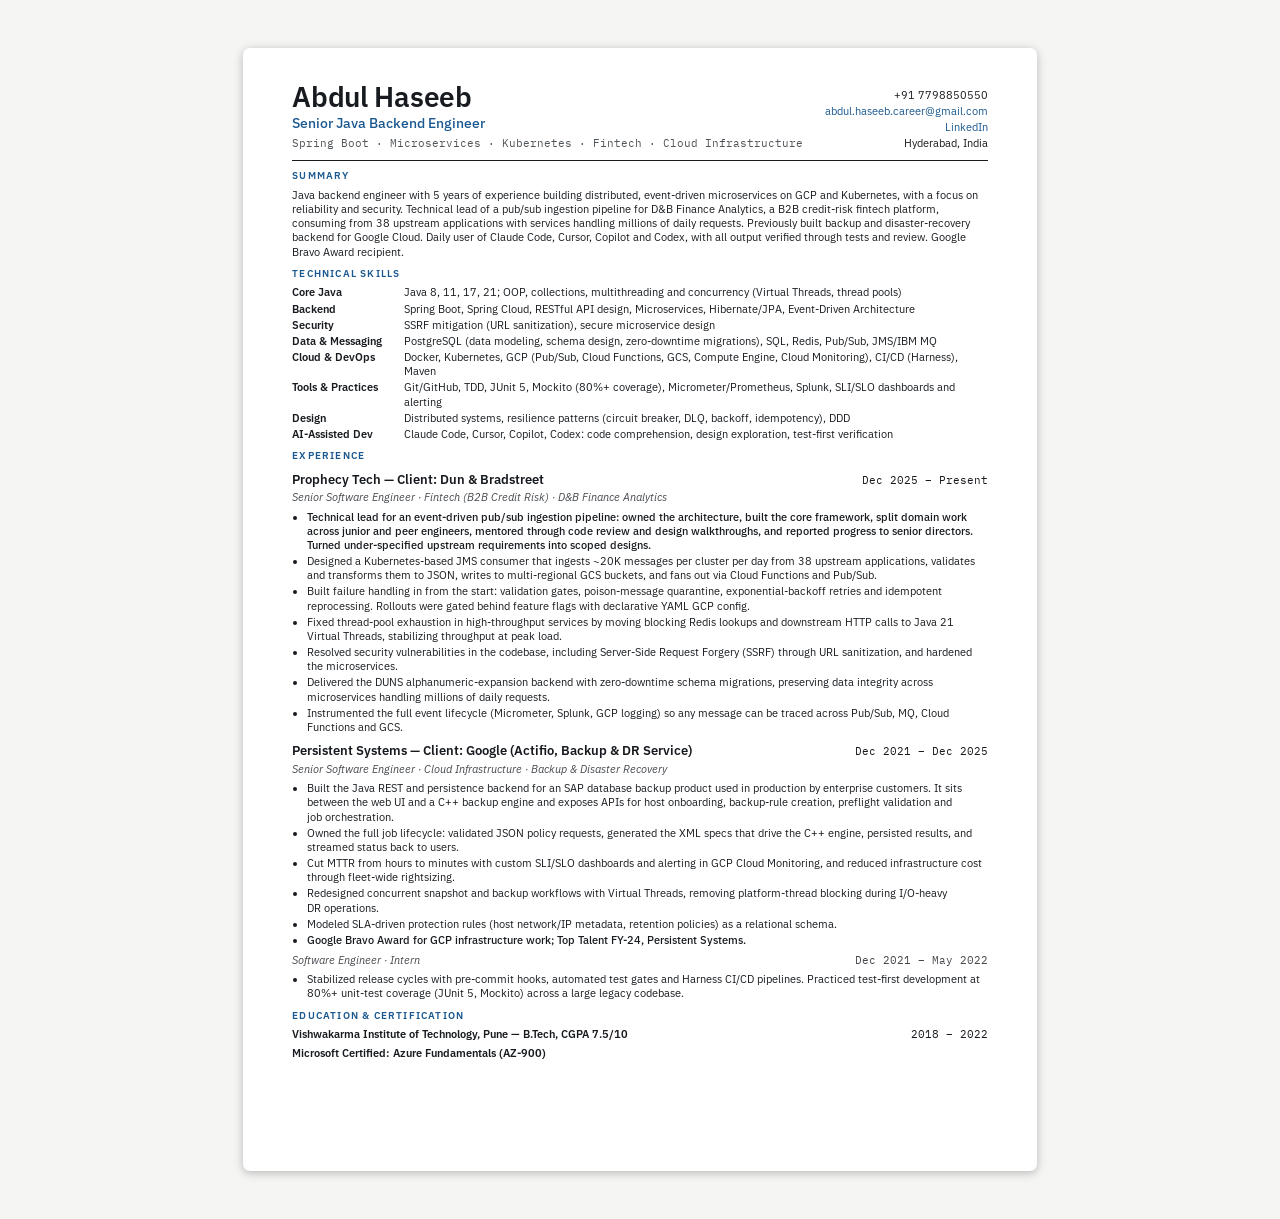
==== resume.html @ 1e46bcd5 "Portfolio site" ====
<!DOCTYPE html>
<html>
<head>
  <meta charset="utf-8">
  <title>Bundled Page</title>
  <style>
    * { margin: 0; padding: 0; box-sizing: border-box; }
    body { background: #faf9f5; display: flex; align-items: center; justify-content: center; min-height: 100vh; font-family: -apple-system, BlinkMacSystemFont, sans-serif; }
    #__bundler_loading { position: fixed; bottom: 20px; right: 20px; font: 13px/1.4 -apple-system, BlinkMacSystemFont, sans-serif; color: #666; background: #fff; padding: 8px 14px; border-radius: 8px; box-shadow: 0 1px 4px rgba(0,0,0,0.12); z-index: 10000; }
    #__bundler_thumbnail { position: fixed; inset: 0; width: 100%; height: 100%; display: flex; align-items: center; justify-content: center; background: #faf9f5; z-index: 9999; }
    #__bundler_thumbnail svg { width: 100%; height: 100%; object-fit: contain; }
    #__bundler_placeholder { color: #999; font-size: 14px; }
  </style>
  <noscript>
    <style>#__bundler_loading { display: none; }</style>
    <div style="position:fixed;bottom:12px;left:12px;font:13px/1.4 -apple-system,BlinkMacSystemFont,sans-serif;color:#999;background:rgba(255,255,255,0.9);padding:6px 12px;border-radius:6px;box-shadow:0 1px 4px rgba(0,0,0,0.08);z-index:10000;">
      This page requires JavaScript to display.
    </div>
  </noscript>
</head>
<body>
  <div id="__bundler_thumbnail"><svg xmlns="http://www.w3.org/2000/svg" viewBox="0 0 100 100"><rect width="100" height="100" fill="#2e5a8c"></rect><text x="50" y="61" text-anchor="middle" font-family="Helvetica,Arial,sans-serif" font-weight="700" font-size="30" fill="#fff">AH</text></svg></div>
  <div id="__bundler_loading">Unpacking...</div>

  <script>
    
document.addEventListener('DOMContentLoaded', async function() {
  const loading = document.getElementById('__bundler_loading');
  function setStatus(msg) { if (loading) loading.textContent = msg; }

  const FONT_MIME = /^(font[/]|application[/](x-)?font-|application[/]vnd\.ms-fontobject)/i;
  const MIME_TOKEN = /^[\w.+-]+[/][\w.+-]+$/;
  function toBase64(bytes) {
    let bin = '';
    for (let i = 0; i < bytes.length; i += 0x8000) {
      bin += String.fromCharCode.apply(null, bytes.subarray(i, i + 0x8000));
    }
    return btoa(bin);
  }

  // Error sink persists across replaceWith since it's on window, not the DOM.
  window.addEventListener('error', function(e) {
    // Failed resource loads (CSP-blocked links, scripts, images) fire plain
    // events at the element — warn only; real JS errors carry message/error.
    if (!e.message && !e.error && e.target && e.target !== window) {
      console.warn('[bundle] resource failed to load:',
        e.target.tagName, String(e.target.src || e.target.href || ''));
      return;
    }
    var p = document.body || document.documentElement;
    var d = document.getElementById('__bundler_err') || p.appendChild(document.createElement('div'));
    d.id = '__bundler_err';
    d.style.cssText = 'position:fixed;bottom:12px;left:12px;right:12px;font:12px/1.4 ui-monospace,monospace;background:#2a1215;color:#ff8a80;padding:10px 14px;border-radius:8px;border:1px solid #5c2b2e;z-index:99999;white-space:pre-wrap;max-height:40vh;overflow:auto';
    d.textContent = (d.textContent ? d.textContent + String.fromCharCode(10) : '') +
      '[bundle] ' + (e.message || e.type) +
      (e.filename ? ' (' + e.filename.slice(0, 60) + ':' + e.lineno + ')' : '');
  }, true);

  try {
    const manifestEl = document.querySelector('script[type="__bundler/manifest"]');
    const templateEl = document.querySelector('script[type="__bundler/template"]');
    if (!manifestEl || !templateEl) {
      setStatus('Error: missing bundle data');
      console.error('[bundler] Missing script tags — manifestEl:', !!manifestEl, 'templateEl:', !!templateEl);
      return;
    }

    const manifest = JSON.parse(manifestEl.textContent);
    let template = JSON.parse(templateEl.textContent);

    // Nested page bundles (iframe targets). Each ships ONCE, in the ROOT
    // document's manifest; frame srcs carry an about:blank#<uuid> marker
    // instead of a substitutable uuid. Every document mints the blobs for
    // its OWN frames — from local text at the root, or text obtained from
    // its DIRECT parent over the relay protocol below — so each frame
    // navigation stays same-origin with its initiator and a deduped page
    // loads at any depth on any host, including a file:// download's
    // opaque origins (where a blob minted by one document cannot be
    // navigated to by another).
    const pageOrderEl = document.querySelector('script[type="__bundler/page_order"]');
    const pageOrder = pageOrderEl ? JSON.parse(pageOrderEl.textContent) : [];
    const pageSet = new Set(pageOrder);
    const pageTexts = {};

    // ── Nested-page text protocol (parent-chain relay) ──
    // Page bundles ship once, in the ROOT document's manifest. Every
    // document mints the blobs for its OWN frames, obtaining page text
    // through a strict parent-chain relay: a document only ever SENDS to
    // its direct parent (which, for every document the publisher's own
    // runtime minted, is another publisher document) and only ACCEPTS
    // text from that direct parent; requests from below are honored only
    // for the document's own child frames, and the ROOT never sends
    // upward at all. That last rule is load-bearing: the artifact host's
    // frame-ancestors allows claude.ai (and friends) to frame an
    // artifact, so window.top can be a FOREIGN document — a top-addressed
    // protocol would hand page uuids to that ancestor and accept forged
    // "page text" from it, minting attacker HTML as an artifact-origin
    // blob document. The chain never touches the ancestor: requests stop
    // at the root, replies are origin-addressed per hop (never '*' when
    // an origin exists), and both directions are origin-gated (on https
    // a foreign sender's origin can never equal this document's; in
    // opaque contexts — file:// — everything serializes as 'null', where
    // an embedded EXTERNAL frame still fails the gate by carrying its
    // own real origin, and a sandboxed child of such a frame is excluded
    // by the own-child-frames check plus uuid unguessability). Shape is
    // deny-by-default: one request form, one reply form, no error
    // replies.
    // window.origin is the SERIALIZED SECURITY origin ('null' in opaque
    // contexts such as a sandboxed preview iframe) — location.origin is
    // computed from the URL and stays 'https://…' even when the document
    // is sandboxed, which would misgate every opaque chain.
    const OWN_TARGET = /^https?:[/][/]/.test(window.origin || '')
      ? window.origin
      : '*';
    function trustedOrigin(e) {
      if (e.origin === window.origin) return true; // https chains; opaque==opaque
      // file:// trees: Chrome serializes the file document's origin as
      // 'file://' while the blob: documents it mints serialize as 'null',
      // so the two legitimate shapes can never string-match — accept the
      // pair in both directions. https origins never serialize as either,
      // and sender identity (own child frame / direct parent) is checked
      // separately.
      return (
        (e.origin === 'null' &&
          (window.origin === 'file://' ||
            window.location.protocol === 'file:')) ||
        (/^file:/.test(e.origin) && window.origin === 'null')
      );
    }
    // Non-empty only in the root document (nested bundles ship an empty
    // island), so it doubles as the root marker: the root answers from
    // local text and treats a miss as authoritative — never relaying to
    // its (possibly foreign) parent.
    const isPageRoot = pageOrder.length > 0;
    const blobUrls = {};
    const resourceBlobs = {};
    const UUID_SHAPE = /^[0-9a-f]{8}-[0-9a-f]{4}-[0-9a-f]{4}-[0-9a-f]{4}-[0-9a-f]{12}$/;
    const pendingFrames = {}; // uuid -> [{el, frag}] awaiting text for own frames
    const pendingRelays = {}; // uuid -> [childWindow] awaiting text to pass down
    function mountPage(el, frag, text) {
      const pageBlob = new Blob([text], { type: 'text/html' });
      const u = URL.createObjectURL(pageBlob);
      resourceBlobs[u] = pageBlob;
      el.src = u + frag;
    }
    function deliverPage(uuid, text) {
      const frames = pendingFrames[uuid];
      delete pendingFrames[uuid];
      if (frames) for (const f of frames) mountPage(f.el, f.frag, text);
      const relays = pendingRelays[uuid];
      delete pendingRelays[uuid];
      if (relays) {
        for (const cw of relays) {
          try { cw.postMessage({ __bundler_page: uuid, __bundler_text: text }, OWN_TARGET); } catch (err) { /* gone */ }
        }
      }
    }
    function ownFrameWindows() {
      const out = [];
      for (const f of Array.from(document.querySelectorAll('iframe'))) {
        try { if (f.contentWindow) out.push(f.contentWindow); } catch (err) { /* detached */ }
      }
      return out;
    }
    window.addEventListener('message', function (e) {
      const d = e.data;
      if (!d || typeof d !== 'object' || !e.source) return;
      // Origin gate first; the structural checks below (own-child-frames
      // for requests, direct-parent + solicited-uuid for replies, the
      // root's never-relay rule) are what hold in fully opaque chains
      // where origin strings can't discriminate — a sandboxed root's
      // FOREIGN wrapper still fails all three even though both serialize
      // as real-vs-'null' rather than matching.
      if (!trustedOrigin(e)) return;
      if (typeof d.__bundler_need === 'string' && UUID_SHAPE.test(d.__bundler_need)) {
        // Requests are honored only for this document's own child frames.
        if (ownFrameWindows().indexOf(e.source) < 0) return;
        const uuid = d.__bundler_need;
        const text = pageTexts[uuid];
        if (typeof text === 'string') {
          try { e.source.postMessage({ __bundler_page: uuid, __bundler_text: text }, OWN_TARGET); } catch (err) { /* gone */ }
          return;
        }
        if (isPageRoot || window.parent === window) return; // authoritative miss
        const waiting = pendingRelays[uuid];
        if (waiting) {
          if (waiting.indexOf(e.source) < 0) waiting.push(e.source);
          return;
        }
        // Never-answered uuids would otherwise accumulate forever under a
        // request spray; past the cap (far above any real page count) new
        // relays are dropped rather than remembered.
        if (Object.keys(pendingRelays).length >= 128) return;
        pendingRelays[uuid] = [e.source];
        window.parent.postMessage({ __bundler_need: uuid }, OWN_TARGET);
      } else if (
        typeof d.__bundler_page === 'string' &&
        UUID_SHAPE.test(d.__bundler_page) &&
        typeof d.__bundler_text === 'string'
      ) {
        // The shape test is load-bearing beyond tidiness: the solicited
        // check below uses the in operator, which matches prototype keys
        // ('__proto__', 'constructor') — an unshaped key would reach
        // deliverPage and throw, painting the error banner.
        // Text is accepted only from the direct parent — the document
        // that minted this one.
        if (e.source !== window.parent || window.parent === window) return;
        if (!(d.__bundler_page in pendingFrames) && !(d.__bundler_page in pendingRelays)) return;
        deliverPage(d.__bundler_page, d.__bundler_text);
      }
    });

    const uuids = Object.keys(manifest);
    setStatus('Unpacking ' + uuids.length + ' assets...');

    await Promise.all(uuids.map(async (uuid) => {
      const entry = manifest[uuid];
      try {
        const binaryStr = atob(entry.data);
        const bytes = new Uint8Array(binaryStr.length);
        for (let i = 0; i < binaryStr.length; i++) bytes[i] = binaryStr.charCodeAt(i);

        let finalBytes = bytes;
        if (entry.compressed) {
          if (typeof DecompressionStream !== 'undefined') {
            const ds = new DecompressionStream('gzip');
            const writer = ds.writable.getWriter();
            const reader = ds.readable.getReader();
            writer.write(bytes);
            writer.close();
            const chunks = [];
            let totalLen = 0;
            while (true) {
              const { done, value } = await reader.read();
              if (done) break;
              chunks.push(value);
              totalLen += value.length;
            }
            finalBytes = new Uint8Array(totalLen);
            let offset = 0;
            for (const chunk of chunks) { finalBytes.set(chunk, offset); offset += chunk.length; }
          } else {
            console.warn('DecompressionStream not available, asset ' + uuid + ' may not render');
          }
        }

        if (pageSet.has(uuid)) {
          pageTexts[uuid] = new TextDecoder().decode(finalBytes);
          return;
        }
        if (FONT_MIME.test(entry.mime) && MIME_TOKEN.test(entry.mime)) {
          // Strict artifact hosts allow font-src data: but not blob:.
          blobUrls[uuid] = 'data:' + entry.mime + ';base64,' +
            (entry.compressed ? toBase64(finalBytes) : entry.data);
        } else {
          const blob = new Blob([finalBytes], { type: entry.mime });
          blobUrls[uuid] = URL.createObjectURL(blob);
          resourceBlobs[blobUrls[uuid]] = blob;
        }
      } catch (err) {
        console.error('Failed to decode asset ' + uuid + ':', err);
        const blob = new Blob([], { type: entry.mime });
        blobUrls[uuid] = URL.createObjectURL(blob);
        resourceBlobs[blobUrls[uuid]] = blob;
      }
    }));

    const extResEl = document.querySelector('script[type="__bundler/ext_resources"]');
    const extResources = extResEl ? JSON.parse(extResEl.textContent) : [];
    const resourceMap = {};
    for (const entry of extResources) {
      if (blobUrls[entry.uuid]) resourceMap[entry.id] = blobUrls[entry.uuid];
    }

    // Artifact-host CSP (connect-src 'self') refuses fetch() of blob: URLs —
    // consumers read these Blobs directly. Survives the swap like the error sink.
    window.__resourceBlobs = resourceBlobs;

    setStatus('Rendering...');
    // Page uuids have no blob here — they ride inside about:blank#<uuid>
    // frame markers the pass below resolves after the swap.
    for (const uuid of uuids) {
      if (pageSet.has(uuid)) continue;
      template = template.split(uuid).join(blobUrls[uuid]);
    }

    // Strip integrity + crossorigin — blob URLs from a file:// document inherit
    // a null origin, so crossorigin forces a CORS fetch that SRI then rejects.
    // The manifest bytes are ours; SRI protects against CDN compromise, not this.
    template = template.replace(/\s+integrity="[^"]*"/gi, '').replace(/\s+crossorigin="[^"]*"/gi, '');

    const resourceScript = '<script>window.__resources = ' +
      JSON.stringify(resourceMap).replace(/<\//g, '<\\/') +
      ';</' + 'script>';
    // Inject after <head> so the DOCTYPE stays first; prepending the script
    // would push the parser into quirks mode. DOMParser always emits a <head>
    // (synthesizing one if the source HTML omitted it) but may carry
    // attributes through, so match the full opening tag. slice() rather than
    // replace() keeps us clear of $-pattern substitution in resourceScript.
    const headOpen = template.match(/<head[^>]*>/i);
    if (headOpen) {
      const i = headOpen.index + headOpen[0].length;
      template = template.slice(0, i) + resourceScript + template.slice(i);
    }

    // Parse the template and swap the root element. Scripts inserted via
    // DOMParser/replaceWith are inert per spec — re-create each with
    // createElement so they execute, awaiting onload for src scripts to
    // preserve ordering (React before ReactDOM before Babel before text/babel).
    const doc = new DOMParser().parseFromString(template, 'text/html');
    document.documentElement.replaceWith(doc.documentElement);

    // Resolve page-frame markers: mint this document's own blob for each
    // framed page — from local text when this is the root, otherwise by
    // asking the direct parent over the relay protocol above. An
    // unanswered request leaves the frame on about:blank, the same
    // degraded state as a refused embed.
    {
      const MARKER = /^about:blank#([0-9a-f]{8}-[0-9a-f]{4}-[0-9a-f]{4}-[0-9a-f]{4}-[0-9a-f]{12})(#.*)?$/;
      const needed = [];
      for (const el of Array.from(document.querySelectorAll('iframe'))) {
        const m = MARKER.exec(el.getAttribute('src') || '');
        if (!m) continue;
        const text = pageTexts[m[1]];
        if (typeof text === 'string') {
          mountPage(el, m[2] || '', text);
        } else if (window.parent !== window && !isPageRoot) {
          const had = pendingFrames[m[1]];
          (pendingFrames[m[1]] = had || []).push({ el: el, frag: m[2] || '' });
          if (!had) needed.push(m[1]);
        }
      }
      for (const uuid of needed) {
        window.parent.postMessage({ __bundler_need: uuid }, OWN_TARGET);
      }
    }

    const dead = Array.from(document.scripts);
    for (const old of dead) {
      const s = document.createElement('script');
      for (const a of old.attributes) s.setAttribute(a.name, a.value);
      s.textContent = old.textContent;
      // text/babel scripts with a src: read and inline. transformScriptTags
      // does XHR against the src, but blob:null/ from a file:// origin is
      // silently dropped. Inlining makes it a plain inline babel script,
      // which transformScriptTags handles unconditionally.
      if ((s.type === 'text/babel' || s.type === 'text/jsx') && s.src) {
        const pre = resourceBlobs[s.src.split('#')[0]];
        s.textContent = pre ? await pre.text() : await (await fetch(s.src)).text();
        s.removeAttribute('src');
      }
      const p = s.src ? new Promise(function(r) { s.onload = s.onerror = r; }) : null;
      old.replaceWith(s);
      if (p) await p;
    }
    // Babel standalone auto-transforms type=text/babel on DOMContentLoaded,
    // which fired before we swapped the document. Trigger manually if present.
    if (window.Babel && typeof window.Babel.transformScriptTags === 'function') {
      window.Babel.transformScriptTags();
    }
  } catch (err) {
    setStatus('Error unpacking: ' + err.message);
    console.error('Bundle unpack error:', err);
  }
});

  </script>

  <script type="__bundler/manifest">
{"e8c8b247-e888-4fe2-a988-2a7f012e2b93":{"mime":"text/javascript","compressed":true,"data":"H4sIAAAAAAAACt1963rcNpLo/zwFxPHYpNRNXWI7ScttjS3JjhPJ8khyMrOSRmKT6G5KbJIm2LpE7u/bh9gn3Cc5XxXuIFuXJLPn7Jn91lGDQKFQKBQKVYXC8jJ5v/1xe//N4fYWGVbFhCRxt5rmdTqhy6yKlxfDmpH//s//IklB8qImNEnrkOzTwTTNEnKV1mNyFidGK/L0KRlMc1JNc4KVzsJvvCmjhNVVGtfe+je+H5D+a3L7DSGXUUVOTxM6/FQVJemTvcE5jeswocM0p1BGq/pm3az4sagmUSaq+8XgvEMu6E2HXEbZlCLcC3pD0pwUg3OyoYEbVW8JzacTWkWDjPZIXU1ph8RFPkxHU6vsqkpr8zd2QWYB6QHwowt6c0L6vFSjWE4HWRq/S2mWzEPQGQevU9+UtBgi8gv9PvHYzWRQZB7ZwKIl4nmkZwJa/+YbQpaXCcxRRaO4Dmv2DSHDaR7XaZGTEa33odgPkNAERshqsk/65CrNk+IqxM/[base64]/UdZUOpjX1PYSPULyAbGwgktjEJv2tAFPTSZlFNe2RJA7TPKfVj4e7Ox3x9Zz19Kg21J9hTa/rzSKvaV6Tr1/5wvA82YqPQf3AkeCvWYMdxbwc0uvaZ5UzJ0VJ892ojoExll/BTPgbvWN29K/XJ4vBxuvlkF7TGJsZ86MazZ2mOCsYJX3glTCLWP0hT+j13tD3Xi1DH6/N6RZ1+33SXYWR8t+vNGphCq3n9iXJK7pjWRpT32lMljS4o5WTMKP5qB53eF8WeyQFcCmsv6293U9AusoPQqThu6qYHNRVmo+AIB3iwRQtj+tJZnPY/2Ye/R/mSjWaKrqSjIkshr8ljhxuD8egaMJ/csiEZLTmIBP+u65u1Nh4OemTnw72PvKpxP54zRmJkf9l7Ud0OtP4ij6+fpU7nCjATa7A7d6Dr2+qKroJU4b/9XmlIPj9nYtVPDiXDJKYfCTZpw81wify59OnEkuruG/iumF/6zWWXUVZTfrkVqAzLCri8y8XpBhKFeeC3jDY+Y0xAr0ujlZOOG2eeAGCOro44WgeXZyYA3QpYsKFdoFYy2SDY+TQrIXzkvhjNMHF/Cmqx34Z1eM8mlCJIHISUpOXczZv4SpY3jQuEvp5/8NmMSmLHHa9spWtzMkaRCgay5CVWVr73rIXhGVR+gH2tF8UtWctUagfVrTMopj6y8dhEh+HIHSeLHeI5wXmJyjeEOU2tJmxeQ+KQqhRoBK8fXOwfbp5cED65Izv+SzuIsRxkSW0uh1E8cWoKqZ50ouLrKi6k/TaT3PCqtGgE0+riub1Jnwg3/+1U1dRzsoIygQhCBkUVUKr3mp5TViRpQm5B8yLlbvgdKsoSaest1Zerw+K6y5Lf0vzUU98HBTX68UlrYZZcdUbp0lCc077v13Qm2EVTSgjLO6ycZrT25W/[base64]/9AOLUqRD87jlohdyopuDf6pHNIf3jZMKsTcR0KRx1bssoSQDF5+U1+b68Xh8Wed1bXS2vl1fD52SadidFXrAyimlH/SUR4ux8Dy7fuYLlqqiS7qCi0UUP/+1CgUaxuSyTlJVZdNNLc+C47iAr4ov1qzSpx701Olkf03Q0rnurdOIKIYnnJa3qNI6ybpSlo7wH6lR3UNR1MVk3aMr58MWLjvz/8NtgvSFGsdZKB/4vfPFoKdkQABLAlNGqy1BfxTlvo8c0rygrskua3MIsdYfRJM1uenPmCKvgigm/f0Enj5qzuZvBgzlw1YVgU+jb8lpJIcGAK+Tb8loPe1ywGv8bMcmprnTWlbNilMZuNSXV6qLsAWtndFjjH7918XzSW1t9/t3z7799+fy79Ul03eUs9XIlHru4vSyvyeoKzKomwF8GKysraytiSv8yHA7F2ll70Nqx6fG8vF6/Gqc17WKlXlnR7lUVlW2SmA97eZHspjBgRj7tf/h4eAoqxc6Hj1ytSHMSlSVbvqID0JcuuqyORrRLr8uiAjWEHE/XVlafkwtKSzIo6rHAChqymzwmYPzITMtbRUdRmjMSccMbYTUtQ7K4zPf5CU3SiJRVmtdKV/tbGY0ouSWTqBqleY+shC/iybrQyghBkxjtEDSDkVvCZUGaszShPRJdFmmiK/8FMCmKuqP+Iq8Vm5BbImQAiaZ1oVstdsiiktnwZzSsaaUQJBxhvit3o+R8yuoeoddguiLdKzq4SOvu/CoKCjBFUhVld5hmNa16BGaJLKQTIHaUG8Duralgqh2gm1CQfaT7ww/MgmnUmFZ8syDhysoquwdeWlNevRsX07zukdU5YIdplnUnBcwGcMg9YEFCA5eBxaWa5jlshiZcFAapg+9KG7IzpbyfSdPnu887O6ef3ryXOrMHe29nUCQ3t1L6g0IgOG1lpthF/vFa8opZf4ZKujqiQD08pBSVaU7rkEzb1OCcApo8HGJIH76EbUcWPJ0ap4aNJ8tpWFNW+ywa0i08wPgSTmAc08yzDjF7AtvI5/0dQCiEs8nn/Q/YIZ5jBAaKgM7hWhNUHW+c45hCpXFuM/BlEk0TSQmveSZjdx/1mT5vWh0CKr4QOh1hGErEdNhWNGVhaLOBGvMgzvvzLFnc5tw3bLLWgVswBenfyR/[base64]/ooasPmwPhzSunVlX5JsOwL2C3wRU38/xZ06WyGqgmRDHErLpgIVRkvhsOjA+CungdmK1SmhGa+o0nCn27JCjE/VB8CEdRtOsZuY4d+mkmDOYxLDtEde+l+YCFzTK7dI6gh3gdhZY6PLal6TvVt4Ijy5ONkKB0brRBJj0Eg2DoHSRlYAk3DB4aYzSJVRiDtvpSlNBVB77+6i83YJvS9KkAz90y71LWlVpQhkfVeuyVj64vu3v04tNlonlBN0GJj/Zn+RiDSuaJ7Tyx77NuoGATDNGdft5lTvEWvti7HKRuAZBel1W2iD4YWv74+Hp/jZ4hP519Kb7H1H3t9MnJ+Kvle4Pp09OFpelPvTx8+7b7X1ZvbtxnCz5x+FxshRsPFm2lRp+YvQvo4x1SMMTBUiQPtEOliCsq3RiUnQB6qjdk3OI/gofwayMZmzfAys3FuHohJG4S1ZFhQAr4JGQ/VpF5a/jIqMIo2mOtzFHeNzLtNoh3dWghTvoF9InwzRPDotyh17SbPvLNMrS+ob3YCD9xRVJGSyYuT2udAj9IhxizgKv7mwoW5ElAFCUgiIaCLtKQTfy8au5kGOwYXn9ft/rGStVkAaw7fdJZaxPXn9hbv2F1vp3gLdqiyU7D7RR19Q1G/yx4Ck+Wpg/vUFgsxdvC2ESujn8aqs1jDJmVMOfbfVAO/FaVEK71jTnwSKJN5f/1Urk6r1gZVH543QyoFWD+4yl8bpP1mBJWHR65j0DGWiR7pkX3L22RO3GMmosnBY/j5gLPAro+WgeBloXrnEySmiJh5UVwzsF5SmWkZS8Ig7u6yRdWrK9VDiQVEmUgENdWpIchrK4UTHwzNWDTbpdW/8U2PX7sMM1GaT1nCT5zCLDfBHzu2nh0EH484mY1vRk3SBQzEd8hK7N+H46iSonZv1A1tdEUvUNOiFriiZ9s/2CwY4pqFknspI5DQAtJa8FHFG5a1RWbG4WL3hBABSo03xK7SlcsIVyKnertvoy1EIRkSyRNd3zBokh8qnfB2c6/9NraIO3hBsKSdoBSLM7OEXKkFnL7usuLGsLBoVd4BhO8HgjdQFzE4ZarUIIeCqeVjxYjIHgRn/1hqhEelh+BO2PVk5OdCNgRFEqmRC/XY3TjMK8WQx6xxoNrTnng5rIEfG5QhYJ3OHJ2W+rtPyv42RpOXCmf9JKAuwWSYD/[base64]/IF8IIiyYlYZMoywgroxyjYC8wGLbIR3gyZtOSTBGRq0HlieAHMWCPePgXnI8Cie/+m19Pf91/8wkOovhV+KRwbFV0JXxUIvhIhLDKb/hTfgLrrPEJfspPIHaMT/BTfhoWhdEZ/pSfKqO8koUmHAVkbAIXhXFUcpuz/CIKgAYzc/SfP4rxi6AXCFzezusqpSL8S5RTUSYpBpKr9P2jiw65PMHT/dFlh1ycWOTd/gVk365B3yKPszS+6BGvyDfhL4FvkcfjKB9R/gH/VF/SvJzW+OED/KXK2XQwSfmHA/xTfbmgN0lxleOnn+nNVnGVm9+mpfzyuTTLy4oyJj99gh/q66SYMqpg7sIvCyp+F3DxqwEZv9EcPSDy8zb8tGtkNLqkusYO/FQ1hkU85ai9g79U+SCbcqhvs6mGlxTTQUY1pbfwt0NvMK5d1xOaTznR+e9dmk9tvCaFidZuYWCF38ELrb+DXcP5LiaPfzbmTzj7FFU/8d8WXUUdQVlRw6Ct+K5wFDUsLEUdPQOikj0HopaeBVHLngdRK47ymGZmtU0scesp2ohaFnVkHUEfWcWg0KioVYdlPa04Yu+LWnWKpap+VrC2BjsFm9eiLqbxmNVRxXE4hJ8H8NOuQfNEf9/OE/uroj5+tmiP3w1qYQ2HVkkVjTQKW1U0sjGA7xIB+Gr2z7/JieVfzVmF73pK4bs9n/BdTRJ8tmZI+fs0em9kkY2jqikRVfVMbFUt5ZW0636QxZp+yo+opkCVAGRTnMO2jCF2/kbv6F+vvWcnX72jf3kni97XZ0f/enay+CxYVD7GD7uf9vYPTw+2d96dbu7sHWxz8xrs1vt0tH1dig37lX/d5T7Lr0ks/gp8jyyJ7paIFyy/Fvh6o9Qz5b9WF4Txzj9mgX8UdX87WQJbn2HwO1kM/GO22A+WR5ZFj2sgm6BmQOQx88HBKLU9aW+F0CQZoii2e6trGS7sn3YIKzskR68L2MXAjF6SJVOxWcLPOuQREV0edYgfY32vC6OPw7rYKa5gRTEKRzKweXEFo3EukmNg1MIe/oZTSQv2bbNjDqLukIgj8wqQqckSiWAqXr9alr+9155Gp72z5Vdjmk1o7R+zr6+D5VHaId4r8Bxj6ZNV7862x8u83jFbfC3aLqvGr5227dNoGAuEr6SiUdYhUZZG7MQI8W1oH1rfv4OKxGRnz3+1vBEAdaAPIJC/[base64]/gUNDyzuwg+07OlSee+mLsHq7i4YQIubBcwoFryxQG/MtaH3pCBQgom3tNYJNsPVoVs0XC8CPkcQqILBkpbdxKCVuompOM4awmw+0tyT3zX5ldgzFJZTxuMGQqPcGMXLQN7MDB6IQpqLWzBJMWmYZAGwXkpdbspd4I2QGlLBQW9dYzxRlUZdftXB/YTz7AWBMT3zJkhHdbjWGWtiYiCFFwgg/Cd4Uw1brbKAqUbDotJNYEd6V1RzGljoF7nXgrk6s/NbuRB1VeSwF17Qm6O1E3t34sVi3r4N3MkxVi2f9SO8dmuKZD7RJ23S5NZs37GZqKO5Vd2+AY3zx72Dw9ODw3/ubJ9+2t/7BOrw8iL52+npp8/726enZHFZGaSOuMoqA2ilCgths/LvCoLn5I+6kMdOj0dTy194jUD+wKha+YNH38lfIg5XwQNFflhUE9DTOAGUZBzjiY0jdgALysdlZctEMIT15S0r/C6EErq30eYvVQXRuieqLQjDor6kZTTXt7N4Yc9xGC5EWdZq9RRKyHTOlS1uKmpR6gCeu7vh+oF19Fg93JR3LjOE4wjkzCAaBAHgaYV9WKxn3SybmhfAYHg9Y9htusahCOVCJbdtN6vLzIjzc2OhZCSY3GKXlxdIXjA6GVW07JEkrWhcd/GSbxd66EaMpaMcGmP9usz0FWBD95bHD7071mX2UTvtfB0GWUeTEndkZ+ODbRH+ObwpObd8hJLtne1dEBof97a2TemL1VnzyqjYGjsyEAPQWFoKGuLDYJ4Y+Abh4cUS6JYFAk8Z/jgLAFIobv5YcV0YxM11h6sou8BQsYrmZn0xT2YrHvmC19m5IhTX18h6EhzXngZSexpgNR7Qg5XhgxwWBxaenkZ5XkDsF7jBrKmy42iweoPDLOy5ymSyl2isVBhNrBOOK186AMWPRdMg5OHZvj/go5DiITAF68HOh63t0w9bp7+82fm8rUJ3Vro/RN3hye33sycqXGdre/Pn0829j4f7ezun73b2fpW1fbjfMfzK4u6wqOA/sDVps8JXuREHDqw3n/+hQMjF8ZVfF/6KMuqrOnd+5f8JnLiglG3R+GIXIsAPo5FP1RkcXUlZCMGi2UetwKk7BG0xGDLUoNHMViRo5lyXjmWwcBeM7N1RVgyirMvioqTiKqUXNPpv5QAYjOIC2ipiyijlqjJEnWXzGMG/[base64]/MekyoGU3hdAgN9hZu0YNoqNrViHU5nS0aArEI68s0q6DA9ZVC25JLPIUcIJagSItxERHpEtJqCxq/4LHPjzcSqMCX4FeG+nFrWpnmBvEKyZp0r1iPVBInK89/TWaXnvrDaDAH5zhMcgY+sDj9opZVVRgokKnEeyL2rtQsnMRzbLBEe7x/ywRj+MXODg4gSSN0NdbXOOYeofZ6QHsU5hB/4X7mFkje/6AM55QAUCEgWfctjzVEfA7fmyuCsCruRKiUfD7kVEg2xcRwn4A5XTgMkf9vmVnjmjhEnaLhcaWzFG4xL0E5C3qu5fWWB8xpwgBIscvVeeaUsjUyE+X7Uc3Db8lPQJXbmAX+zlNmC/qpsnP9Ibh2V/[base64]/vEBC+/ri2uPuilaqYSThGZtjZT2avenL4Y5PRp15IHPqiH17auoymnyY5GhSfNOtclgnyr/rG5N+8jWV+PI0Qy5mQe+boSnp+ou34YH1hzveAUWNbQyjN0aF3GEvlFCjtcya4DI0BYv6LPIaAg1fO9IX7E9IdBRAw19+MUdi0hs2heLZnT7fH1dC4Z1d3nDjFFf13NN7KqC0AlAc7LrEy9oWS6OJby+rk3haBvuAd79hnvTbC8lFb1B6GPp52oTPeITCiAykz/DMDTM/qU8uNq60YKPbgA9vtKNamveAiiNnZNfsOkbF2zcSL8FMesqkcTH4squJeLspIUEwqk2gPdaTAmQRrGoumjNdGAYN3KcckI8iCHzOo1yIbJTSNwlrK88iopnJiBWZgJPk9aAfHuLbFtK7lkiHpnNPKeipYfZoYfEXcpOU2ADp2hOpySnl7SSk5XIi/B8A6YJiRihk7K+sZFzUGthcxfjdjq30fgB9BWZMBrElWMzCs2baRYDGmsiZb9EWZpIccv1IztJ1qXDOmo4d+3qKezql3Mx4EsAVQedsosXeoOiyGiUt93JsLoXBLyPaEApaUy7NOxonFLtotPaeS3pmaWsfk9BgpqG+oY5A6opu4WpGERMXCFuNImYaJDWdOKZbcCa/[base64]/MkqyyXR71WgWLq5ZY8uYyyB4gTdAS2yhOY1328en+/ULiMsmZj3rsEs6Ci6k18xNegJQvhAyTJA8XCJXett4oEU2OCVSwRf/qUtAqCSzGkBjDpmcNT6e9k7FZOMQanWcUmWDtntByGLAbJ52wXGFrB783MtaXb4plCDBiEozagzP9ugLKOt2WGtuNG11Z0h2XiBlfEHEa18hu0YWFVMOBx3lWg25lXfm7jXseLrt3muCCNAByYG+M427JT/jkLQQf0MHUtgHDjkmbA01OJaE+hbH7F2enxSbJaFaxGh3lPk29jnjtdLZ1AuXTlBmFZ/rX/eoT+a4OgTXs/[base64]/XN2/bVm14F/vPH1L1+fBDLt1BRHfs6uMXX0OfP+fxTskDCPhxB8SFRzsPxL6Av9P7gZXN+xF4wjptPzSAdzRXN11Z+soJNiAVi2kdHbjuBVYcoXP9MbjIswoD992ua937jLDz5XhdNdbOi/Q/zYM/vcmLPHNdhZ+ggM0BsYNSTToTu8/zbNE0wAqJeRbYLU9klzQYD50WgdWEolJFpq2a6msFMBkABrAFFBJGdFlGxf17TKo8zna8qfBh0y5ems2/KMXMoYB+KPuHemZT9v2fZ0wqdL4yorCiRlq3D2DeaQQ9ZnxpbxCCVDbxfApGIcvrWJiAHZOAuF1GgOolK2t/aG1vab4IGXJm1z2jlTkJ4JmqsnoTiSy7l5jxWACzpGZeDAttq8Xq6TU5n5vg54bN/vU4hscCBzSgyJQumzMU99c6xU0F332jAEWrK2ocYxrsBp3CGiisi8uMQTEVvM0wd6JyoB7SebTeUMc6byDciYEyXoyBmsyjMSY4wWalRRmpPbW7Sbrr0Eg6qwoE6KZJpRSFLISFRRbWGNRKo+Ak6Odch0SyKS4YWvDKp7c6aQP8XSnEelMI/lEjbOu76pQ+KhX86QcWfcmhnCA96N3031mnA6Gef/hmlSdzPmieM6sqhDyjGwT6kTDLQq/hrCLcyeOIKuG4JNm9l/5Lc0rPQlj9HMDfVbK2kY0e0UQopIvvIOUIMy6gglzDHuzNW47zkM2P6Rxkh1sBn5X3B6cNDXFgsINz2YY778v8XVPf1MyZ/I241D1K1NPfM49dDoB7ePB6A39jflIQu3Cv1z3plLyNKf6Y0RFake2MmFXQb/hHgBHzizeW8vwftlUMlOQfkmy3xv0XTMicwgiXG7RtEsaWjPZjXIXGJIRlNFAXnCe3eCafEK0Brpkxfffr9qYO2kJmJ2XiJs4Y/XyKtX5AV40sZrZInAHEbVZpHQN7WfBuSr3ByV7iK0tSVIEgO+7fEaef0aUp2EdSE0nm9fWl7+j9u/bO9jJBHEYPy8/c/trUbKDB7oKoLxQZOOKhqRAtM5kDqtMyqyVsC2dRkxkuIbFOQyTWhBommSFg9JhfFx7/BUpO842N7Z3jzcwxwfvbyo8bovBJK66T1OxGWwDvfWB3aG4dYYB4vD4CbmIYaR6FQUR2Zc7Yk4ozqBXb/3IMdT6u/l2Y1xaMGoWPPYAtp2y8Rg6IPAmKeDypx8qy0kDJQT0Do20JuD6XCYXkPmHI3TBvG+4p0Ge026J+G77sXMM+vBbZXmIc48cv3PHLLud8c98Ej1xwyNPfEUoJqIu1XTP2IVlHb/u2yC3EbQ3MBFfBk39qvLPJcOEAmFe1BMtWZM4wtM5/f0KZkfkQHAnRZg1QFly+A98iiVwL7xN3dTlMcE8Po5RZgv1QJzImPS33LvubyKSrx5W+VYrteOfOwsDMOHbr/2lqnvsuLrCzolEtdv4CSxAx9wJ4oYM+VcNUXxwDdiRQTrgUu/HqesQzzxmtr6XXUw7TwEBWjdZXlxkbyN4ouuyP5B6gLyDildQSm4HUirVEdZBicVfB5AYQi5suULB3N65vZ1jR4Uh3KB8f/i5Rdzh2a05qmOeebrDokHRgJ4AMChIvfrn+DvojWStNHcBD8sqph+xm/+g+BaDWxVQtBoK01QDCp4ze+i/SmYTD6Z0+pU/TXNss+QBqcBDWbscEzJMIvwbTXYv2HG1EuDnE0ZifAhipr4E1qNaEIgW4nQ6dR08bq/RBkzaCBDcY3ZmFn7Mxg0tmIksfloo3PdDGp1ozzpynZdg6cNuT3MhebyTtRT2sbWJvahjv+es2T0B/RQqp+Mxxgc5+tS2AvpqPyJkABWZy19+lR9CL5+VeXrz7iyY+0bw9x3sOi4K7lj+EwDVwioGXautLNxlGXFFebJ9KMOUbyOFolBWyZOETRzoXNw4bXDSF/BueCP8fIrzvIgYWs2A7f54IHNAa/oQqo/UGVwoeR1E1n3Cb7oIuAgYC/A1kcXJ20N78ow+qlx9NOnOfscp1zg/Kc0U8xstfLoqkPGo/oEtXhp4ga7MzyD0Xm5Ul570k0BqquFoHKZ86OV+GEcW23LlnFqRZVfP421QTx8BU4W8Fcsg4aV65bwh3iIdKB01PMu4xFKr/FIxaEaLnrU/HtIKbn5yY/cymW5/63RgMN//jj4w0JW8B3PeLDB7aIiLBdHA1lvDFOR1Ar1grPmGebisNhNc5wVa2XwgrmXio0ZhZrzJu+WTNL8V5eckzT/cT5FmydivI2rRMm7CATdjS+fAugQmrNpRcVbF87jy3e+rvEmjymri0qkWlNZ8mWPWOqrrPpcj9BSSaFE6HVN84SJ5rrc0nzbtQ4CSRKpLNaq3Zz93gyeuKMamw4eUCunNGFyd/U6XDwYzWBPPMijko2LGoQL7IeS7M+YXvywaY4YqaMLmoO9VdzTxYeb/vs//0urtotE3/ytIPFsCnA54H1stFlfE0QwAJWpTOMLYiwFcsksYLyjbl7UY0SjqAzTHc9ZwQwdaj65DJtYCx3m6V6ONW0OBX8dA1U0D/DnvlmHVHRCIUM3Dt9H7uoo+oaXaN5CrrDGXFdpCSaGQo5evI8VF3kMppykoCx/BpPQjWrQXmqkMqgXtLrhSbRrh4pdcRmavFH9k8F0UhIfFAiBmXouGNkdTOTC6O4AA+rDbFymEQJ5A0GPPJskI2eXtDojUZ7wXK8Mxz6hkwIGFOUWKJpfdhMKT4nAWjLWEBhWwMYy7I5plD1kgodRmtFEaDfmpdl723xmtOIm3se1+wXS1umE55IZPtGqixp/HlNrSHyP+O///C9yQUtIy1xRuCOEM2euO/6uhs0SrCBgGZRwYWlO45gyNpxmBt/FEfDFOE3AA8LSQZbmo2eMAL7TyjTMLhKcochuK0LXr9KSQngp6KEC6zN+FviJnSEfVgmoxfZcnlUhntPQq3L2kCkDqmDtBxIewZtCTxwyhO+Qn2b5T6cOnt8wHvT09LJHVjrk9JRWlXsPT0E033xxrf4aYIhAAtGFPHTd2rAtkz/WbDkOEdPUobCYRBdcL/atR3GMUQeh0Jsd8ln7pdXAPbYDx+IcdAfw6GBU3ZBxUVz0SCRlfFxFbEyi/[base64]/4BtdXnSLkvBr1Shl4IUxcgYnd6T7mTnFIHCAZ+At3TTKCF+qICUh/S9/GDCqCc4uQsNcPXWXXUWlZTzRq0WsCdVf0wcGOVq47ejrV/cQaixD6608sSwzYXKCbXNHLq2p3EL8oLnerb3JSXPQqKQ2o/kVldhsVJEv4dn87PIUvR9FhxB34NgkwNxmv2AUw3xRdsmTr9wxWoe/+VVF/3euzyai5tQ6TGFfB2gO2vjcejtJw5c2Mj4a26ysObYVNWMbC8OwUS6S4IANV8JpyiBpBOOmQ1it0bQeF9UzJpbykraHMcoXIto3QRk8Pe2WFR2m1zQxlvBVChTF3PBlSRNrURokaixCELA8FaAOPe7IQOOOGVksjMisRl+LNoE2/MhQxx3xHVbNpm+ch225pG0EhuAqU4nAOEQRsyDOtGDP5+U4q3BM5z/X23jCmlioz6cRu3H1AqVo+EwmlEGlBjjyEnJUkFlg2GztqT+4ikpDbis99QpOMM7hb8cQ7Vy5N2fdsLvALpJRGDU4l+BcAiFvQUg4D8ZRBUnHUNSvk0QcRg1QFe0O04oyYR4HNEC6A9wJbA14EBoyQq/h8o/[base64]/Aoc2r1Y+GJ3G1Pw7lk6DJ9q8aeR+NhfvmLZy+v8uYaLd2/gk5x/cYWK8ziHjc1F7rULLyNhwYmC+SW3796vwnN1R+5yJum7XqGGJsORmn9pPoLWrUKtlzeDktmhnu6kZSqw73+A6ji7QWuv85vBY650YvOVpwiwBqL0tccbMo68b62x+46EoMsd0zzxxNKvpiBUTczN8xbLqyJxaEN/cd7IhIATxPgxEAZm/nRvVmPgLgOjAfZPl2rKoxTcxTtCRtRDCMORweC5hCZOnordAdprrkH8yymVgGkRrr/6wRjxrYc1JVmG7yAi6yYA7xJR2nFnEDBuweCLW4jKD/419w7PZaeQmyRHSnEklhu/TmdO20Faiw1u9OK3iaRZVhJu5+MEUqW41mD0oj0bTwNiaJ+PfTklnrC1dtHg1UT4LkB0is6rBdlDTbjyuClxWXksWl9bDvUsLq03w/8Lc34nh/RMu8HEPMs52WXGt53fxgWKBO4nVQp77CPKA0Yl7UQ+0F7VomKqeroXRffgS5byvfK/ernBrNpwSmBTGsSrN18BFH7iMVEcdx/JihQGJneqP2eNM5J0lYfX2pxm/GrxoukrhVtVCQ0f5+pVYakjzIOU6ThGOA6ZhvbF4ucHJ98kzX1NuoyHcuPpkyRxdHcITHiBO/yRJp/o1F491j8LGxQlhCD9VBcSZVy566AvvYdA4buUdk31OGliARBGhvOiMN7FRfzs2JP6v7ZtrCZboiPti1zUkPvQ67hCsCA3ALrk/8bCKFQEfzia/3O6EHY/TWrzwgbk9fUsDBzE6TnXAyzhVhkIFeitlaHKDWI2mon/UgcDKwzTGEFweBzJllNviVowloD5tD4c0rv2mG9FMUcO/Csi+n+PPZq5Z64jhGBTs85WTEO/WYb52MOLA5kIyZVmHqDAZ0nAxOqcdtaBbuYNbOTvC/MsDqgxHqRRIejpCcRFRxC2bDl4+3UyMpmM0ci+66i9mCKp09om6yF1ypbQg/42iihmaOJjmSUYTJzBRlL7NigFcMrTDlgZZMcA7eWmeFFeoAbBiWsUUqjMrzhDSpmLtDf5fuLgvw7H+4gXw7LBzOBKDGph7A8AFCMYtAiu6Msl1gPX+9pvNw9PP+zv8eZO6ZL3l5WleXozg5L1cAYP/bfX78NtwdXk6SXgB7NmJCGqepHkocgBoeAf7H/DwO46+/f55d+v9zc71m5vzLyvDHw4+lb/Qy62XH0a/1Zvvsnz33cvi1+V//P39ZEiXPrD/+P7wy3a6VcU/Xuzu/Pzh5TB9u/wfDvCtvd17EO4mxaSBNBTeizjAtpEfHb6/Hv+2tpr98v6fH3fj5Ke9my8rq9vJaOV8nC/Ha2s5u165uPnyaeXwOvrlxa+/JOzgx9Xhwdbn4Yt//nS+qjp4++bt9s58xP82iAY0W4ZJTCK4bfW378K1H8KVZSx3seXAbEwnK9//nCbpxy87SfnTl50vP7x4v7yznX7/98vzbPn68z+z7Nu/f9i5KXeLv7988fei+umHncu6XNv/xz/fv313vnpj3y+Kk/wA70a9kxdnWZW6F4xa2dpiaZHMkr96Bew8h4Fbr2bwmxVgR2BV3COXhN9lxR+IErirRlVa3/QAu+ZqlbFNmt9TtjlldTERV6fk1XsuixeMgzY+Rf70Kcnt543W7YcPeJwbyA3Y//yRGXYphjRyvEVqX1pImcCCv9HkJCW1m8t3Y54+JSOVfs640zIKnzwRf3IK3kwGRdZ84EDE020VdU0TfEu+Kopa3IoWyOtn4OFbIzSZ0RG+FwJZiYVsCt30rsYD23Pe8FYPcR8xOjppkdPqwWw+ce939t6+2Tn9tLezc/rh4+H2/i9vdk534QmiFyvrLXUOP+xu730+5FW+pc/Xm1Go8nL4Lga+Mb/I90W0oXNVM4rH9H69BciGi3WniBL3mQO5YsBmQJNdnoPzoY8wlEWWza9uvPBgPIoJW/ZbwMa3Z0YsV/ykpuZTVUxSRuWted/SpcwxqRZmoZpSkcd/gBmtLQGihF9Hiy7ViUs0eiUR8v2KYhjluaPg6Jup89754Rc7TdMUCxkmouQClVXOcxG8WEkU+xjH9AcFQZWsWxXjqmBsr0pHaPvzorzIb+Cp5tabXiyEd4WjRGmHFbXOyfBdplWo6Ln+oIYND56HcA8pT/Dqn6/dBTNXL2pOmpU6mebJg5hScRlg7vNHBVEco1PX1dXRlcvhih5QIwU1yeQyWU1xmCxQ3AWrENU/[base64]/KJDW0J2GSE4KRJjZeDLinV1Y9eC1F+TIoHpmhTJUS6TWMhmcDoS61Z9s9Y9v6apb7VCC7G4VQPdQZjQYTTNanMk8pbsvFPdpo0xfw8EEjOq5z/ch4kXnFOB8QqIGYVh12G0NpnNydeDpOMsCSN6lhdCCggbLGYaF76GZx7xxxHrEShzxIJMAtAhMgfJPOH9qCUgd587WJ+LNzKYYjJEkhc6UIWPwWr908Hex5AbDdLhjciH2iIKo8sozTAv2UOE4h+ThFbjECNxhWIwmbKanNlSF/Y8T0+KNzsjRQW2YnImtBrz61l4R+x+Y4056/[base64]/3QCzzrHGLBFvwsw3Cx5IG/SbTGgxrX3giM48i5BeD/KPR7Zs3/7MlJFte+BDeRolvuEjkGXQvqnGzuNnvZM6r1S2LO6W09e8NyaFGr6mXyCatzrWHeRdQ+iaRnG0pivfiV4LcnZ2wz+kZ0giYwa9x5BVEEVqJKGtYWxsPJRU7YQy6GRWROuqZYy+Q3lylAyO4J+sbODb8s7dQ5OkC/[base64]/Gq3EKEUkkNO/EZ0+c7xUUV1M0phpJ9Wbw73dD5unmwfgu+CrZHmZZNFNMeVuaS8cXt/KlL3DjF7PwrjIrJJ1+KfLn7NPi7wXF9l0ks/CUZUmqiL8mIVRfBtl6SjvwnM5rBdTuAQ2C8/j2/Mpq9PhTVfkzNOfBo1PrIxi2h3Q+orSfBYOV28Bgd7qLMwLNq7S/AILuvzv3soshPRZvAz+6sE/s3B49eJ2WOR194onFXmxsgKFL63Cl7zwO6vwO174vVX4PRay1VVeyiDEbXW1vMbCNbNwTRR+axZ+Kwqfm4XPReELs/CFKHxpFr7khWsrRuHaiig0e1/D3qeQTewW7KJdZbzsYWEcMToL65h/xMlSc5EXSMircVrTLs5CjxfNwlFUfn87isre9wB+FJWrK/hzdUX+XuO/1+Tvl/z3S/F77Tn+XsMhT1ZuJ1E1SnOYvEn9vfjVrQvRwaReXTMLOdhJvfrSKkXgk4FqPyjqupgIEAMNQpQLKAMNRX5AQGXBKprdliLfdq+iWVSnlxS/RAOmv0QDVmTTms7CCnT52wHkNqi6VZSkU9Z7sfLXWVhAPoVbuL02zIqr3jhNEmDmwaC4vh0U1zBZaT7qiZaDAvvHO5O38bRiRdUTP2fh1erKyi1PPgSJkWbhYEX02MuLnOKDhcG6IQX4Q6haCGxtH3x4//F0a2/zdHdvC14gBs/Mqwmto+PB0b9enyweD0DIHrPF/jFbPPKenSQUUhCfJkV8OikSCkWior/REwv1KwaPBUYr//hqKYA/llPpSN188/GXNwenb9+f7nx4/+Mh+LH+MlyhlL70mlW23uz/jDXW6Fq89tIJI0Cv3I84tt0oj0a0gocnOyQ1Ygotbyve8JgbJ9Z4zj5LLx/om+XU2SriXe4+0BsTOrwxvSveEtjOGl+jsjwcU4wV8DKQLMKbZ240IuuncEqG0kMnNocQogYZTDDAkbupARcaYhLqqLrAPJOygPcH+T4hxycM7PP+zgGNqnj8KaqiCfOxO26q+iWlVxuY0RWDXBhWk2+wj0yjkYeISA0kMDvfkH/07NHaW5ujhERlmd1sIhXfjhyn84JFXdeeILwhoGFrepjYOLzWc/lTuwiNXqx3MfrkDAJSO/[base64]/1fwZpQk25c0r3fgrJTTyveEy8TrEMenI8x4+LQ6oSgIucMF/gqh3DWwcz5AFudSqhmjWytYtkQVQCzRCV4AQ6LYJ1JDBNfrdnn7JGpzic38ZobeBXslCDcEP1bgsMqqGFCvaVm11oi91oQAcoMwxItG1kPdKogBn1WCOHF8rlumpzyxJS/XPDazguG2y1/2ptf1Ac8qZT5/hN+4WILM3htt9SwzBtRvf1lanHp4lN2C2PXRHIEU0t/N6ZLVwPTsVHOdyfSh6xxCeWDcNjzru72V6OPZPSubGsvZPg36pzoVcptZW+S5iutr8eCD+Yq75w5V52fAOxxYEV92UiqW75q02xL1V9GVnaq/5XohZnHqQ9Wj1PKGi1WJ+eaxVlhHo4+OdVJoeNHNW/opqjAJUN/AHhjBYkYYBC5cjRq8X2aCxNUeiWP9web+h0+HDV8+bi9Gp0HLgxzEsaYJWJgy3ucDmvPKmxht4xWu9SYOBpNzm1s7HiaXQ702LOeydyPujdgxFPL+V5R3+EUSMoOoCn6ZBEaiH4U4CSwguBSsfVDBaBlsgyxBcyU16thg7ltURO+TFhvsfPj4M5f6smR3+/DNn8IWAHFJvCTQyhbjig5NvriTaYppzR/U+LcxS5MuLhV0wBtwVOuYKpqpNwvDutgprmi1GTHqvEe43goXCDIPsCaW+2pdE7u7Ys3d2jwYDtpAQhWM1ZSWdBT/bExpLXYe+3OUYUxwzd93hJh1wNENWnf7g8saOkkQ9u6EsUPZhhWeh8F4vUbmLzlpALI5VY/e3EyQfAac3Thl4ItIvKCts+aK9yY0SSNQeNEAnmVtnRlrsm3WOYjHdngXpBYU7qCADQNTPXuBK+paceF123GRcJq4IOfAfIqYRxHdGDPWcm1L9exIStZgdeJknOT/e4jM5P9rFycu6Wb3S2RODecVozYh3czOIcWqdJSgXE1tjEBLQX4HUw/aMNrF3ALNxIM2QvNAdbuORk1GQ4dHFugnRZtiZ84Kq6ORLQEbDRFL5TFrofzDZsim++/dv+eM3GbdKA+QVHwnf/AmP2vMgMO1ALOpBTRVikfoBG0xl21u41aHkzgpdRr2jubFIf40ivv8QBzln/Mv06KmyecqgwXcIepOFMoXxo7SE+E9QrlvlnxGnSRmTKThSDskJUvkubOniuZV5mP95aOo+9tK94fT7ol8gReB8od8uWWv8S5Fd9WkAKygcwhOgN74B/FS2Dl5hQjpp1CXj9my7uX8JAjI+dLSujXEcx48+8x7JgYkS7xnOhBOojC3J9EORxt4trnJhHl87Bk4EP2nNb0O/A1yjgnyekZhw32IeQw3iwl6rLk81jegIEdtXx22oARn3ihrO0MZvdlnKHF+4qLcODvBaBGwGxASG6M3VzHgtdQnMSqgyAhLmhGsk5EmGWkV97OW/gQq7lDNjh0LlYHrM87gkjlMvCXA+DHwlvUS4oPE0sUWaxDFIDAgvsxq4y0ue3x9rZkRCxjFwW8NdFchYEyzTA+/LJnHS4GiRzwHyfb+5wgI2zSluw8aJCDNfVJWMaUGzRN7psWorKOxHURgrZViWjdd6RhuAfl+hzfmUogZ42d0Z6WYPpiE8mxXMncRrAmMXMN1oYoSWtZju+j/3pKyVofDeHMXwQNYvsHobgvfCzglNAJulUBWIX2yG9XjcBJd+ysdUdY18gW4LddxxYi2/b79GBlOU1hO2djX7ITzBFxq3joTc5eaq+HP4fwFwfktLGsy6nxUJZ6ClXnFSVT6foLadCKOkUHjPTOj0vLCMVtUHP9E7qsJnPkS0iMYcE8WVA1PBkKvcxHb8qTJJ9QYDuBgCf44cyehWctV0EdcKs31mpHmQ66fdIh7hpDXZPri4UKlUxvnBzOFho4HunhI/gyhZptM9eCT6EMtpE76vBItLfnSUvOdT107ZZz8MnxHDR8XBb8KhAvVLMZIVc8GxHA4LrgN8eaoyKbV68EPAarnfNOf9BoN0d4QpjmjVb0/zaj2wkKHS8TD2G+/2S9I315TNmMw/syIblN9xIxBB1JiigqaXOpyzQXk1dFX8+Sl68x8DN7UiFU6EVsn5rO+Lz4qt6+OOkvRcONyuQiY5619I6zQjGlzYtONmLSUGhc8fLvEzA0IPl9IzGM87FRm3OaiizAPl1topDzq8ditjgV1/tdLWsGzE3qGpwPWmx/LoCsOeYIVAVCuivagZHiKpTUzTsXfR7JDazGlsN5ujMPkMIezY4WZYQJ4t83qzsmYIugsMR7RWv4J6Jh/w8vEppAweszhCQMBKRDjcHMPNXiPR4Xq2JjNvd1Pex/h8ditD/iQbtgWdbLPm4E4Ni6KuzksxEss/QYrm9LaeCpT1XQlvlmfezFUVTv+5RslECXNxFTi/e9G1h6L3b4xlrO8Xy1StvfnpDXwbcBqfiwoQ/4QlwLy4Be6rFHzbPeaIwWMnjFA0VFoJHeSVDDehuoR+bRW/7WbwI5/kI04pXtE+D+hOg+ksvyisjbEnEr69EjL3fX+a0XQsP16uwQlolQNaEb0rQlGXu/Wn+eA4AGv9wJq3ESYA26b34GcB60laFhNhOZ2vSAb2SWshFAtYqjJyqYaUYVD+cab7QNXH5yk3CLBYAWMbq//JTwpLhGaw73lz/sfFPMK3CChXhLjQnL2+/vcCq47YW4aG+0ArUa48O/1BcC/eAHdBiBcCaangMNU1EPXgMgQJSzKpCcu7Yuq8t4+ZWuOiVncAWBreHd/fqZC4wMhz6zQfPHYFO8RRbtznZBfuu09uy9yn8+7c5UP2XhNZA5wGogge/54wZBWFN4zUE+5YoQ9PJF2Y0qSeTH2andrf4JZvzKx5mQqmAWSvHUbbetmxnL5kkTF4yvwj634EKDWzhFpgdf6N83M/VMi7lq+uu4m8WvgsPhCXm3gFx643VQ/EnsfeedZm/g4QyHkK/7HLq0jSaDEfffDakUvU3rF2+GfZissaG2nnjtBvx/Kg0C81fFjPclEXjmnsptDg389ZwIIao8Syk/MhnFuJmMRF94VNBElNXd2H7nq6nFFr+wZdubXuDNunwu0lRiiIGXqPXVgVXK/QSpOwceIfk51eGm0ntiRQpGI+pQoNI18PEKwJTA6pNc09hGZjfCIG0Ntv6oKMMQHB2yVKpAaQ3sYpHs+tSM1MbkmaE1c2zgUTIPIdFAhaoRi+o2h6em3L0EpfhXQZe6AIX9HD6egiaCl6ZnUn7XNpmJZ45Hqh02lPDF/wdy75+wA//Lln1+/gvXJMCDZhBMX+vGY776Vbc+bBAimI0a/NOWreS0/Y9yhMCevh5UjWLsdpXbQI694/AyRUWr852t+Z5tfByJn/KGc5oux4i3uM3NHaVp0XRycAAAhUkDLyVhTfLZz0YPo9MB7+uY7b/gupMl1RqtGpnxje248tA6v/[base64]/uUKjjSnDVwuq9LEXH0trAOo7cmapK9bGfdVdZmVIVQ8u6K/zpwos4euCHzL8xMqspZW61ztkYVtd3ruF4WPPQf8vlNAyxngEYq/pfbfq+q3mk6V9Uz8RutXzzaGyW8aL7vkJ3UclrJK/pYsJn8bM2dU2ReKtWmNMxRZQ/M3orZVVq1JVF28kxbqVgAPFYAKZJTnBaRUT6TW3A74gUtb5RUsM/6MXl1m4emp6sS+i26gIef7AE0/vfuNsRJSM3k4am6cC1wbNpeWXf58SJsPhUM5rKL4glbg68zoLiz9l/R5h+T4roJMDWObsFkKZpAHppKF6LS93Mh57FzSAV8uwONDtpYAv0LDZWXQcq1d3vjgmWtq8pqIQVgbDQKXGXOa82fBcy5NaCaarbctMnQXi8OM3Js6BOQAuM9+pjeuxmx8EteD4i6c+bLGxZzGds/HoZPR47CtSyWMOoO1dgplkE4vqWNBNc7DC02Ciwl02d/S9UQ4IO8ek1IFJwFCVa11OhFbJ5s/DQ2Oxkgbh5Xh/vR+dKWOwQ6n3pWv1/QXMycm0AN7lMpaAPentW9+Jk5b92XEtXz2YNrn2Yl5dtBG2l8ZVOjkIlYZKmCvtdaPk52Tj04cH7si34d9cH5E8mKZuthINoq5V9qSFdupiluSFD8gRfFM9Ruxmzx2DxZtWYt5isDArCITF8s6QDNfJ4o9s5Mzkie3rIpnZ3oV3Z/jeNY+s5iq9PMkcdjvSpn6eWu8nxtiZcwDyP/c2tu9Ly+2yhAc126ia/WeQkc/hdBstVVM2huKtw069nMEdshLW0Zig5/5Cw3I1fxPzSWdObW3ionRAH7pNtjkJDBTDwuJ1CA9vOvukFwYFbR3VbtkuTOWj8wxPXqgqngm1eCF+U32YPkhqjtS5O2bg219a8/mrrKiwF6+aGlNWV5A4MWP3Llpp6F7zBVvQ48R/uzGUVvSQJ24H3ot3DhT2xHf5m3xQQHhWa63RXRplyo1vEcqrk1pxdzRfmQDVLiN6lwjF5WNulaeVm+xLZFh+511c0r4Tqx98bbyZM1eVKaGTxoIwZVnoejNP+o7qoOlk4r+w/tVDmNrFbP+UEuDrXs07OPof7DuTjbP1ppz/abqAaQwwli02isHp3UTq4k4bCj6GSdaEPNilHOPvRIWvFGO4yiGaDLU+T3jaQUMnt2oXCARf7++BGsejB/fqt/[base64]/Y5CKYEKz7uIZgXsp2qO7SMjZKxZ3q+iqu/j6bBl/cEfM6zO4tcOCdQ6R0yGhABisx4TRKo2y9DfqTNibu86Tki8bh06bw+dP6mKBClOULRKfI5MEjYm0ETqcf7KUEU1WjeZie1sUda+R+tTYKkGm+wJax4hxgrSEopaWI/eKAxn81Ju7RTkGjOaIWuJ6lpfJmXSNQOo8oKbEFDL3wYu+3N2Algdy5hyoZSMNLp2UfN+PuKUqSyNGLmhZ4zkIbM1lVYC6yZk1yvhrDipogAHfCnACMz1kp/c5p/y59c3NSoQ5Rgy8iiorZFTKyGgVeJLEQk35md44BhMQ/kpXwXHgO3TczSXftAgAaCg5Rs4uHkJV22bGjq29XdHtjsgmL1jNBqY0vcbpDj7YCjfXE0ET1AneK/P9iKa/84Q4BwGukcMKBO73OpDNXYyIPzZBK/40ULD+zSwALP4P0gAYGB4OAQA="},"d1fd4728-8d47-4f8f-89d7-4d7346255f41":{"mime":"text/javascript","compressed":true,"data":"H4sIAAAAAAAACsV96XYbx9Xgfz9FmfONgZaxkLJsx6AomZYoS+eTKB2RjpMoGrPQXQAqbHR1qgoEoWVOfs0DzJlz5g2+F5k3yZPM3Htr60aDohNnPp0sYHfX7VruvvV4zL4vzJAXC6FFlYuhnFdKCzYcMrUUpbBWMGO5tkIzk/PZTJUF62u+ZqIUS1FZM16I63F9zaYbVggj51X22XjMHqlaimILxoi9FkO9qipZzVmu6s0v7sYvuVrWqhKVZWtpF8wupGGXsiqYuhJ6raUVhi7OZCn8M4KV3Apj2ZXQRqqK9Ws+FyxXlQVI0rBVxWczkVtRZKPPxnfYDyc/PjtlP50d/3jC7ow/G9+58xm7w+4XKh/C0Afs73/7Xwx+FcNC5StYITMLUZZspjSrtawsn5aCPT1/8Xz0GcPRT569PjsfsELkshBsodY4szC85nNZwTQR9qpmM60qO2BTMYOdnq5kWchqPnHQhuzJ85c/[base64]/[base64]/6c2QW3MNcBm0lrgSW7acEWHd9jvJSXImAVLKPktduhtSzsYrwQcr6weEK8greWMpfWU6h8Jwbs5enzP7aIay6v4kEJBHgqrmAByNk2aqWZWlfse6KfVSmA1BZcF8NcFSIg4FJUwPUNILVdIMm7Q/WoeybfwbKWqhCG9bm1Wk5XVphsQq/vV6oSGev8h6iutNVc2glSEYAqVG5gFckhECj/Dyd3GPai3LAWewqjK750uxQRxv/zpLSqSmFMxI3MbZuWorLIEY/2Sl4VJue12AvzBvCGA9cJNz1CFnbBxswd3NaCb3mEzcnieSI598VoPqKXHO3dvSurPfemo72v9uEvQu27d//P//5qv7VvyAQzR9tw8M/OEvbaM24yjpsAzVm9Ek0gCU70FWosJWghLW5A+MOto2MrlyIbNQEdVxvGp0aVKyvYo7MzVopqbhcTVl+PZTVeLsf5clzbcZ3jwHPkJ16D4VWlVlWOGovwJAo4yNw8FspYxusa5qBXFUyA9VE+LIXlzPI5CF1Z/UXk1rQYKau5XbCcV+5+ujC/IZFVekJ4WTGTa+GOMEgMLaoCmLiqGIeNvmRTnl/OtVpVBYpawnqA0NIymOVlCTBVWQJdEGfv/6gUCJ7HKjc9PEVE3ysp1tkhQOkki8hYHeyc60Q8uyV0aANsZfhcTLyst5tSPPD6zaRStj8pxExWosjeX0kjp7KUdjMhNvzx/pgGuNFBL/KI0Kk7MFkc7dUHew/+/rf/UCR3RM84HP373/7j/tiNug2YuwimPeT+uDWV+ybXsrbM6Pxoz98b/cXsPbg/plv44FOneHoJxNZKX5oBsMRcCyvKzYRE1gifQGTCHX95esJmq7IcTkuRiulUqi02Rua8JG7VKcBYHzSyhhADUEGOpSIsu70Mg5cBnC5JOmKnyi4Q+xAPDQquyl3zch2pn7NKXNuwtkmQ/igDl9IYR62wcdKwR8+fvXp18rghQb3wJJ3fy0+/3U6xUCBLgXqTTWqIU7juRCoA8lKVnYQ3SIMa3DtSUbisQJ4UqurR9oIiSCuUFUAA4sKdWlWgrfdx86zmOal3a1kVaj1AjcujR0aTrVDoGmFpg0EygJwl0aCIVRCyeByW1ohyRgZJ5HcwK+MlsN+PQ9AI+MoulBaFB4o7cLC//19hkUvBK9RTjYnMGOYljd8ZjeecjVoMVq0r08B1wifH4ZB75AutlmKAKOgUPnpYC35pWJ/Wzosiqht4a0hm2ZjPQBqN2GPc96VE+dzYDGfjeMXAIxTuIC+EHs+UQrO5VNarKCiUU24abEin9f4LGBpbcj2X1dHe/ujbr2W1FznT4uDBubSluD9eHMSrNTClqSo2yJvqf5IrnYNjgTR+tuTVCvXwuRiibYk6p9dXdlui0YJOjM8zy6sCTpqObbGZS1GRtmhY/4KuktGL+8mvlCwuAK1ncr7SAjljIdi0VDmwSbkk8xaQBU18mM4hu1C6XvDKjB2NqLWZsK8uMsa1ABFegpvDgHGs+VzzekEgQITWhixo5IBVuRmxl0iwDk3hMY/2A8QZWc1NYKdWsQuw34ZrzesJm/KSV7m4gGEABA6I7LvWg7UW1m4uDlniNDBswa8Eeye0CpastBukDqPQsgwQgB7Al1HCAteyMkGFsAvUmrwOPfHG/TvhtUfH7z4wfo99YKWY85L1/YLoZjZiT6IqTWJ/0tIEtQCexmqt4KiB76iq3OAbJJi7wrDTl+doddiFkDq1MFuKOLEqQqhC8lLNg/43BwZTmeyQlQJ2R1rGy+A58P9g0WLETm7UWyYw2AjbZEpbgJAzmciPZFWJwlk5ZgH7jbN1gs9PtwkmXyiZC88chWFTBY4Wh0cZbtKWIPa+hwBkWySP2Bkqy8MZWDtgmtBiSBWAXyjX2rNRy3qF2vicy8qAFcuXgvF74A4aEvghgDeMF1cyF07Ndsxy6M0R/7cTE54lBNUf2DNZJFHDbxlMUUkHjXnmtH/AM+cxGiKmOmfNy9Pzl15ixX/OImtqCCXfGIZuFWA+PAccQE8k2SPuNLf3xclG2FX0oTnVAJUGfIXndMhtuBatQ+rnorIChafS8h2oAmW5GTCr6iEv5bwSBRF5A1+aMLSA8zSsaf/w3K68P8Qj1Br5NL/isoT5tO2hHwDLlitj2RQEoD0kHa1QqFfkC17NRQP5R+yJIv29dVA/Pzt/+vKnc+a9wB3C0r2b5JYzxMNGyQo9fxUDAb6h96kZaKotx1FrNz0bIimYHUaxuMeW/[base64]//T6+Rj1LvTV+tXKKvP6xFJdOY5/JQ1wBwct+E78JgIrrnkBaDFiz0BmGnz1pfG40fAUrBH3ZXCaApsmV8cF+DreAMs92vNxoiFo9kN8cu/tReIESTwlwR+CvunHTzz/I43eP4+LnQsFMmiDb1UznAbMH2wbVQf/Nk5sCnGkWvPcSvDczJxz3+MMaEVkzTg/9YtVaeUwV+VqWSHFTNCxB2+ii6CF0i/a9Av2JTEUf3XO64ts4K0wWYjhdIOhATYrxfV4rmURQAHyoxIEnmwCk74JjWLAXVR7Gc+1Mo6hjcL7TM0hflKWF6CLObbMveYJlFi5JSPQQ3ax2NQLUZkJrFxdgNEkCsMuSl7NQZN2AQ2gBrssPcPKkJMYVnGt1TpMUQteADtw/[base64]/0gpKWD2vUZhbXZyenjGOb+rN/P2NED9v4zVL2NZa+OX528Zkd4hTnTbMLe9H43+lpWvQHrHRzIqvd2gLf5Pbh192B/uYRbd7/7drn099DIa46850d+PAzve3R29svzk9Mfz5+yIzb+b38uvuz/efTn4svsYb++/iCrD8vlh3z5obYf6jz7tzEMHI/ZTxW4J4xhoKShW+yKl7JIHPLBmKq4XWlesjXfAJlgJImARD3v0EXFpRFOId+vrxmKr+t+Ns55mfczL2G1QO86Z1OuHaRqtZwKTfwNvasgA8MSDZ+J56JiR6x/NWCzadhxxq7wIvvwgfV62chqueyDOxwVdLvSFTxwdMR6+z32kPX26+semyRbNoIch/5Vxh6yKzZhs+mh39zxmP0spv8uLeuf8RnXkhQYJBX58syTMKUwZE7UeB2RE9mDhQmAWopUSmmG9d1rpqs5O/j27v7XMSpBGtxwqnTl9ukKoth50CFMt34OEgEZItpTYF9qQ+7UMB+0vCnAmy9EfkleTL8ovDRhV6IqlAb06B3XdSnYIzJK9YDgPKvyUS9YbiDX3Vpgq3ouYEEPwc0fSlldxlP9+d9/efX62ek5oC24e8RY0nFU/ErOuVV65CZAp+tOJcHQv/+P/8nqa4c8ZKeGyBIxQODSOL8JO5CAQN99U18DkwZIrxFDDDvlp2TKe++vx7e1WpWFR1fg2yCzkAtyKxg6beNyXv3hF0f4rL6esIMBA83yu28GbLmE/2djdvfr0b0By8Ofo6/vDVht3Z/f3h2wOp+wg29S8rbq1TXieIL0dGeJ9N4Hgn84cSSfddL8SFyLvN8mkyadLNlD8LQZ8aRU3PaXbw7eZqDB4areLN/cffuWTWCrHIVE4gTPKHHJI3aBICcYhaO5YvjRCS0tSm7llTh0dwpp6pJvJiRq/dXxHfazj4gGeSa91uOFu7eIB+AQXBNj4jUpr/TPB1v6dblyGU5OJGRgU1nBCyAfY/kGDt2/ijwnQIMRkPOYpDE8xHGN5pPT54noUoV+xjUTxTyZkROb0e3g4isjkCX00FJWNIUJMM+hk5CHyV2y2iYMhay/kUYX/8vs69nXs3v+llv1hN37XX3N7t6rr8MgdQ3yGW9OlS6Q2YS7M1XZ4YwvJcS3hkiiQ7MxViwHRMsveH6Gfz/BtKu9p6K8EsCf2KlYib0BO9aSl+C5qszQCC1nHvRw6P3aw/WEoYDruLWYMBCWHXeC4YYuh+YDi0LDyP24TLo+s93X4fmaFztGNO98xP8dEWJ5BHendcV1P11XFs4sWJmg7Hcf2GzWOJMFLyCZa5/dra/ZAchSPZ/y/t39AYP/Hnw3YPujg7tZHISHp3khV2bCvr3tEQfUaE2eppw1Fj3T4IB875cLsaZDDzJXZclrI8C3R78O3bDxncT9SaH6fsNHOW56KF2aAjhwNRvBGPT3EvmgwzC1HZ3zEFm9D4jF/[base64]/E3GDAgJ2g95rsCy8tx+NCnQlybi7ROej6JN830G7yVZ1kTCkQe2g0v0tKtxvEFx8b9iHPp5o9g/L1pR23SUOYSs71IA5W3yA68BiQsR8aDe1mCCB+Xs+e2Di0gdux3x2c8AbmdkO3rg/YO4/o7tfh1kj9gF7UnrIi7+sjJ0Q+gVOvxbTS2mHn3ywww9xu9Oi6DLq4EMkxSwLrsehVfWEHWix9Pzy+6UoJHdU4495GxFTnHEjkRsATTuPT0yzDlYDefhLl1SG1EsmC2Yiscgbg7ninMgxyYFEn3u7DydtyEs0V8wqNYiQlCbCRyKnkSPPBOqVWYiC/XenPRXgKUJ+XUvIN4nMGgkYUgNUFXjEq44wQcJJyCEjK6SNCKUfxAZY9+QggdhilqhfW1s9Av0At2Gw8xFQFPAR9p557Sw5l9tQ8jZ3YJ/[base64]/y0pglpgLU8t3ImOaIyAwcVJAaweoyayRfuEneXC+GUKhBNQmIFMF+qTgSAoJp1BIyHFRFblQOZuJNVvKspSqsgt0KoR8MLKBkSjBJRsBTUteXfp8NkjpSQJETrdAJWCIboh04imU/nZKgsmImwAKlSDcJZZIoPeQ5X9dMLupFSaENI4e87JMSAVyLrtwP330BCdKmRiU7ShNQioTTJAEReIsVzWSxaoKdxubiZSYqCmUI/P85dmJx7fAhJH3XFtHCM4ZEyFR5lMv0WNlVYJ7BrVAfwyyFBVg3lRgIEy62E8KyUdmRuwY1cty2EoVm2CWWCGLJObOQ2ZAgyiFBsXVlVog9QO+ghXjLVleInwVcsxyYazeDNqgptxQBpHLNvbqBMUZ0A3jwFrF/nTy+uWAwmcRQtAxXK6/XSD9YojUJSZCXi2hJQSvMIesFhqU8RarQewAFbg7UNgzYRcBM9J8iQZRYo0QLARiW3iw0sVL1pJUS1Qrw/4Tk02ETVv7wi3o4tm7TMzOh70Eaj296H66rbt1PPRpOdap40ShtRVuukFskUrUJbo+NqxRaYdoTQarrWWOo885bgE8tQaPVvMSWndZUBf91nUMXnxy8A47/2a9cXyHvVCVKqVdyDzYSxNysECWQB4NMjAyh84epUIrHmy3meZzICZU0dkUBABHE20JsTngJuyn07NHx89PHjvLlOVK6cLX9rAtYxbkJ9LXsBEbDkY566eILQYMKhQ8oIN7+/vX3323n7E5JG/lZKd7jQB8Y1q4DEHSMbt1v7bmBzIGSB+sYFTg3IqidU5JOUHz2Hg46KzUK+Syoy1mQmkqAZW4c8tFo4eiRARqGc+LsjfC3qMs6efGDOnUv3JZYyrxJCQTskmWB7dqCSoZqhVRs4BEbAh/1SCH0EvtxnkwwOU8L/[base64]/iN5lEitC96YVYWwiy20J60CkN8Js61kgQ6c72ONil5VOUoCRNNsi6R89gWgQ0o8+LcrU9wmMzxOuBXfF8Rlt2XcIQe23RE3iI7dXlySGG3J0BYK/n5gnBMipv6NoiKyc6UlCg2ralaKme1wudpiEH4uWqY/JhdjzuKEhpPXfu1mK6uF0NL6DYi2bGKoxomi5zwLD3dZtcmqbPpw1AfeNDLq3maD7vsuve4t+EJavqpdbqObPCQu5NTwKaHrrbFbSWzF/dVlrTe9+wEzUKhHIX+47ebb6eBLXXw3utpZ25fT4YvxSSPbKXnoiQHXbMOevRP9P0nRgg/G70hAA+dopbB2tsoTUK4wh56RyMWhBrug7DznU0I9cFxyF3R2nM6llERYzUQ/dOGg694lPJLg4VWRKMxuV/ZHX30t0WoDOeuKkpRasqmwa6wA2JEEm9gUd1xRUrE5jIW4lUgC76mpHzQK2j2y4iKoJOM1cUMF2w91IKtXECWPt50bPrqeuqgTEii6MWbQ1lKJfNmXLYqueZFlWYLfXXT9K15DhN94jQuUNV4DYVzKBujIQPt+K4rQymyAmrcE7X4xmypHqQ/Zba9XpWhnSRjKHUFnw3rBLRUhfQrpKO3uh5M/vjx97EvLcGoHTjYqcMesIa0FavtB5luTYJCqyYWYeiSRmgzjJeTlbag0hIop/EwxA3bb57i+JC0Bjaloa2W7EWO/vnbH81uhCRvu4E8NDPrUfHdh2D803xvx7Vbz3S2cEi7fyq07ZGSHHqJYxR86iIooBLYZfGv26ZzYHbY/uvd1tmPKEdzOiSdSc/fEKTH6H5n7LuF0m0VtW+kXlCUCxblQtox5qQLTMA2m+Z24NFNaisv/m0MJwhTjr8VxqIjqxwW7fJU3PbBnICsOxTP8IEyDXzQ1+JWU88OfDdslveDGvvXqF/5fsBmVTiZgVrXQ/ajKQcTwFw0C+oj+4NbyfHGGmkH/PWrkE9ZTtah67GNr3FLBqE0t1Iy9WNFEX9LyNWWuzVYVuQbDcT3ENNz20y4RkcCafCGKVSleCG5WWvSzLIyesGpVlo11ju+QWCW3OvrEe4a9WQ/Y4u2AmTV5ELB+eEd7hGA4sZc+6Szx0QME02yC0GhyEbK0nFM8AItWbWCnNAERlYJfcL5n8p1IzohSk2gKR5SS+aaPWzMXNqBVn3AoC3lR6jkkGD3iRvSzt3AVR44oifOwATusnR2Fre16Q4qAWTMBq/k+Ou0AtnfYxPf4vocMU/uLNwdvB7TEN/uYnIW/U/thLkgBwzDENgm5NLeuWRN9YDE5oFOyxW/232Zd73iKR/mrXuJorvMtB91veYGEDW+5BXzHBbIB61GeUA9lQkD5Vl5KUsYCZiShP/i7k/o37EwE9IPU0MBTtCglBE9mrO/iQaGkE+vgIRlZVphnO0atAHsPYXcgCaUHDlgal5hx8IdNseJc+c5T6MBIAkVsvhIIPcYxf3EreSLtFlWs2dFNu9ZkkVBFsSrLrIn8i9uBiAfcgCFnrP/5Gmjh80XmzzEypTBPTHyE/Mf+OhuwRfwzWt1uMDz6gO2zL77Ax+DnQzrAAdzDwW+7OF+uqgp7mD3iZQnbnOwWTtOxU/RxeFaPLqa2AAAFlXB3+3pDcW0/ICrg0Ofi2v6sef3Y5bl0P/VyXRkE9kJY3vWmJ6ABwDR2PYCjqXdP8xE5c+zrl6XKgnAaOVGMtwaJ0mFWU6sF9IvSKzEgb/RzCUkT/gIH557Qj7nl/[base64]/9eV0JszUQrUEHt+0r0mp/MjUxR6Ex4mEwpU0XAlzLtxNdbvNS7HAuzGZXI3kxOt93Y0Uxq6oPT7skjyyNP1QWekZGlzYZ16/sPmWQHDDpMhiA98nsEoh3z95IGPye/xmB1jxhHItcuhwWhyIWZCY4zblQ2m03WdmhRTK22i65hgLdKWI8N5qabgMoABGG51LgF4FZMGzhosILaqoIwSC4cbi8bnbjjQMONesiJkGjDwiy+85g5/eh7d4rAtJT5rbP0N4xr76RkHE6URCQTc3EKABgEuuDUEqmCHTMy3bOwRZMk7TE9hBGrTYgmpPNjhS1rs7gdnW2Sjxurdqj1id4ieG1d9w7iuVd/wzl+z1zeO7NztlA8H0fUIC/Jvpy+QdvIb6Qn/nHi/jawJmk1YUrRtR5iQjcV5vsqDxUY6//Y+VoEkzXIaD2FjriuuqY1N64lCXvkuXghkD2qr+dBlEJV8KsqjvceOTPceJMd6nzK43WCMkuwxrUpxtFdDHrezvRpjmC/GvG/1g/t28SB9f/C17T24D04XRnXUzmUEcy+VfXB/XMirB/fHMHgMUMYEsfUWcC+7txT+BXBtr/FKF7nauuhm0H6ne3MR3oxvab0ZWwG4Nzfh2s71Oc/S1vriW1xzgfiOMW59coo45qKFcq4yKEGlFpclb2KvhaqAKc1hLZHUgyd6TQwGq+616/rnhAklu0IXTZ+t5XDWhYyokphilapKY+KsBOtl+PjlC+oq6KpmUReBYhZeyndiWEN/ZIiKo2ZBbTYhP4Lnl9EaC0S/KPTTAZtZ/TQS2XjctkRjh5R2bQMlWrSaL0Y4zYoG17N5KauViQWDletrcy2MC8zMOBwE5hAmoEouK19ad8VRtKIX0NXe3Qk1m1BAZah89JDdYy4H0URQFIKnQBOeAPED42ZKFfVaDJfElcyI/[base64]/Dg6cJXb1uqFI131vsp4tRImieQvC36LmzeEORhLxscr5cE7Sc99iW+bP8t+5L1DnvQH6L72UV49uCTz+Jk8Hn8NbIK5XH/XkYjd6kQDVY4QjYMVtrIqvm8FP2ez0foDdjnn7vVhU0aj2FTBDSTggxoSvf1LTSa3XKoeUKvkVOY6M9AQekdizlP3NHxwGVkOPLGR5CSXCMqJm2Egx2Nkr5QIaHYKd2YuIe9jtg3gSFEPhAB3cwQgG2aJrFxvQvHD1vP7cTn9oPsCKE6DISB5D/qw9UxXMjCUX+TsQl6E7+9++3db3vbImsEjMenTh2xHgqZ9ylSefSNV3qNghtEMK63kDF9ijC8uQE3Dlg0B9BO3DjChYkaw4j/7BpGdZcwAMUccimkjPq663Eqx8THQR5+6nFfpRnhQz0/5gH08Ezq6162a2q+kDO+bcfgj70tfeL72Dm0UkMK+EJ6gkPdxy9fhEg0JoUFheM+KoQxMvJaDKlNCopul7sBKO4Sh0mOovtDVr5KABNKmrnZd1gIn5uck9OZnh7S09jCW1CnSC8OIVUcpwe1cQFOSFHGMHfaFVw2O2X4VYSRoDfQ42fP/nSC9TzUc4+6nTW65T47a3TAp1TqSQDlY0KJK8PVia6b5RNeC8q8BgRcOYChIUnkqdFez3INSRiuPavYrpkMcPqt4FXsLkiNBF1CJ9aC8JCXyueQz5qASZqquDIS77lI8grbhSih92AA88PL86euQ29F3+TQeEAZdYHbbulfqaRHdZJNyMRSWtfdG/[base64]/[base64]/iMN8FQKJYosOAfwU4YEsSSIHpP1JKqr8SMMCaTwgSDKrfffmsAgA/IX38k89MBrYM+/MMIfNZPtSP943FXMz/A4GwLVlZadHb848WWEgHWJWt0UXG2Rln4bZUsiRSjb3eMByaIMarXKzVyLHJKLqY6fCsgdgpFDhHzJLTgok2/KpFC0rC4NNAHDdrlOPyGxkrRzCbUSnD2nnslJqel4DDM4vgfN57ENc+G/FdW0piCk55pYGuX6MggtrxIsQzmpfPukJuYEQKdq7V0DLafXhLL9H1A9dC9jnx8ddcTA4bgeR7rwbgZgj+BPenXdj4k9Dz3hddsGbJcFwGJm0aTDjZFYw7/BG+Ad6fY0bO3fBD68oc0Vtl4QHmiPhdG9lCJdDmuzv5fdkZltPdPapF/48KCSaGVXRrbBnNfYFguzRCnN1TX79YCo3Dbp7EUtNgqIHUKPPGoYDPXTj7hLBme/P3l9/[base64]/EPcEsQZbCu1AQhrhsQqQNGddGV2NJPHzUn6lAdbCdCivTGwbkQhNGQnLnObukwcvz5p9BpOGPX60vfejyI+UPIXX7DPGzIBLmxz8uRylx85dQ43ZEJ4dyoK/Gp2OHAgEzjl+72YFsxS9kdZrEOoxdMVWTuX0GvPf+DEhUHAJoc2r4Bt2DbVQh9HaRcJnwgeA3AIorMQOVz6yTnAnC5+kqgBjrG4D2fBFysJKHVeLzeNogLP4jDRLmVZzrpg4UtWqFSQptJmFoA+WNSNBQYx/z+ZjVUKv78JJh3W2UP7bZWk/1Ebd6LTts8BtYlSwjuhMTZqG75brkeymIDTSEXb5VH2vLU3iMgR42t83vRSRp3U98VGH3dT9fhyG/PAX8Ya3rZmaRb2Lh5Qk9X33U1J0tTz9HK7jKtx01cUtKvlk7o/X++Z3m3NdXEwWNwdLL4aLO4NFl8PFt9A9RhW7aJ49aXa7WH0iZNBrcUAq9X+ulJWDORyPjBX84HVAUqz4rsNph6UEioVu7oRbz18h72/RZ+iG3odNcHB5hZa1cOZLHGlWzvsX/bpJ9szHbA7kwnp1PiTVJX3jPtUsWEhsNRv+N13pgEpeWKlXRuz0f7+QfOpxtviEGkFjSF3zYQd7IA9k2U5JM8QEtotYENpImQBWTEJVWXpMAxCytbM901rmzo8y+e+j4nMY4YaSLhgv1Lzc/eBmvAhmwHhVHA5IeKIYkzIBD5YBVYferiKDX4MmPVDy2lvPocsswAHJD3KaJ+el2Qig172J6HVMPnIDX7xYIJysp8l3dZaX70JwWtU4OCDBaH/NDijD8Nyh6W4EmVoQe+AUXpg0lzTVT73MTwP/vcsuE/QvZiElFzCX/QYYlZJaIkf/JjYZJ+0ej4P0TWK+lORuFXMWC3jZsGnRrz0860/oKw5fG3TiooSt3kav0c/ffQB7kr+bSQV7fLvdWUMZu2so87svpt9fcHT1/WC9CHT8IN07y1kJfZuI3scIm2x5ex9/[base64]/1XUkKSJfsPkQIcwY2UkLwgfQq8a/Bcx+c2Gs/lMTQMWug/SU6/EnvPqQcy9l+hdu9REw7OxX6zRosdnz52GlcWmZ+vDoP22+BibdbFtOth4hE3zJ30ZAM5f36bqiQsJ2EfPtxqVKsKxY25qfDEZ7OgAtrvSjboqIfZOcKlHWzVrISKlbRepbNKBc+ucVLmpmOiD8f4D815z3E4PGxw4zzKrvlajLTICoLU4QY4QiO/6fqsTDSs995GJrX38+DpHmggDj+y6BIGRYNa8sZ2kthIBV+YfMMTHfwVO/gdgMFPGPtpmaTvURLAxDApdRSZQiqG+/R19FKHz2YOwasEqwlQ+qFZfsoOwT0jseXfkld8DonQyNKRUUuTJlhHbQyN0pBSTdw/dz0qqaWCSoP/WriQk2lwZcrzAJ8IpXX7eC15/[base64]/hRKKMo6csorBm5AG2mTzslShD53Zt0XJZpyUyzE+p1rIoWZeola6X4s4et+/2swUC9eJmq64zs8nbsGiPj8MIPH2KCSTIXuK/WVQY73VHq0tQwPjbwhDQNQK4PH36twhGD7J3aRQcqN7WLqbp22Y8DcObAnwdv/[base64]/A5UnBxF4KSGFBBSVIrsMspfQGpkaORNEkL/DhN0WhqJ5jv1E73ih/iizL7DHhHWgmGIsMsZO1cK9x725s7QM75AKatdwRtw5m9g8ZHyb2CVMVSM5duqF13ON1SJdo1aB15Umld0y0ypXz143+qrG8i96+X9scsYjG6y8COps/O9JdSa6V9mCw5v1Kpms4viUO6HFW7Vng6JtH7qBVjIXP3nQbKBsWamSVAjUCW+GlGiuK47cgOkyZJza9Ngf4I7GChysKkSgNe/a21hqRKEHSCFrvGBIu0NhAWLauViLI8flapY3y/VbawdJoI8ppmgYJb3TKtmG3oHu3aRhrgEkCyrfENVQVv/pa6iqshDbW5lMMQ6JxOM7hzfMEusYg0zQdreo3/kCIq6xi1rcgggWoDdANdgb7qHF5B34SeQBHUqnb8dw3lB9WslLmN2VqOvRiI4geukSgAyZQceP/[base64]/3OrwE1XTIUOW588tK1UrRdXxQJ2e9bLgvIBMW79NkgTAl0S4NQCokdXmACLGG919Dww55xQnIpYulCu7m/3yVvo+I24swKlfRUjEfa0hcWhf5UYl6rVVyvRZsze1sIvmdbG8Kam9g08GhHRN91xjX9XkggaVfK7kgCiHpJHBk+zfLrchJ3eCFcrtj3aVdRaQKyhPbMPEVGyHRI9QkowRVDUGZjCU3/UxgzaiWFuNCGwyHEnWxH6sSn9hYXnR5NI2X+U6X6rYK/pOyXPQSkG6nZzAjrchcn8LkiQKSH8L9b95IOWMiHkJ3SF4od90djsUsfaj2FH8MRyYMD35AP3/Hxs48ZrOH/AqTP+oGzlgAA"},"6a9671f1-8053-4349-a992-860931d87f69":{"mime":"text/javascript","compressed":true,"data":"H4sIAAAAAAAACq06+3PbNtK/66+gOR0dUcGMZDd3N6QRNXGU1m0ePjtpr9Xn0SxBUGREkQofthWJ//vNAnxANt3L3Hw/JAKBfWAXi8U+/Oz77wfG98aPccRFkgvjSgAvcCbDgb3JUr/kRZQm9jpK7M/5wJDw5+lmm0XLsDAsTow3wIWXpitqXCTcNiDxjajIDQiCKI6gELldo30Mo9zI0zLjwuCpL4woN2rOvlEmvsiMIhTGu4uPzbQRpCWSS3ABSby9OJ+9v54ZQRSLetrI0rQw/CgTvEizrZEGRqExKjIhcAPPBlZQJlIYi+z+VubCyIss4sXf3G6B03uyM1Pvs+CFyRgrthuRBoa436RZkQ+HJu4yiBLhm0ft6jr1y1hM760ajDhmQ1CjofCGQ/Vrw9qfqqE1N2tE84beE8fijO/3uYgDem9xWx4J21WEVMRCwWi3W7Jrxsa9BWQXBVZSxjFjDPb7Roxuo0AyUZRZYiCQC+y34RDmv93s9zA3f/wxKkQGRZqZN64C65MCpuAgdtUyvrOAelSQHe4NLWaTM3DlB0+TQtwXzFOfmQhy9rsalxsfCpExsd//u6P1h0V23dev/4+U/[base64]/Myy0RSVN2BpYAnRnZP0bPxRxL1JFHAY6kJgzKWhjzYalBVg5b8O7wutZk/uu4wHCpLYFItDW/G2Lbb4AaQBKrdYzuTmY7JxiY1HRycmFVzh74zR7i1TQxcWM/mzLl5tuxucLsJw5vDTUU68u918f/LFtUI0PamG7BMZIl26Hh2kV4XWZQsrdO/a8RfqZtF19RXIvCWLtqb5uUYQ2dkemkaC5COgBNQ9wXxQnY0cTWvQ0J2NFbGmd9FBQ/RR3HIhWHmch+mo76Scu2JzHQkvJcJWLlqoZbUqdE77dd0torAF5CoFdpu2Li1kAH1mW+FhAIzcbPrqWmbo8F7K6Rj4qwpB8snU0sw06S11oZDS7DuiHyg5nfDZyYZmc9MQl9ZvtSUafYdGlSEOIqOPxxa7yxf3mqWguVTMbKOfDyH/T4cDkMc4Y2Rp2SaDh6T/CBP8B4BIdSzN2UeWj4hdOKGbOyuNcGc9ch0TNQ/R2MkjR+I2diNz6D2IW48GpEdZzCPb1zlJtaj9xanMXHDEXtlcSlhQH1SNW4lYPie0L4XIJBsgAXKwQGhyO7I4gzsRNwXFiG2nybCJZxx+xbiUtCW42hE6AOerSvTjJyTIszSO8NjtfUCobMsSzPL/[base64]/f0CqHbEJbekxr6L/I5WTAyrEPQQcDq0OdDDWYUlVv6Md1UavDVDzyLnK9jrxO419UE4Z9YM+o75foO6oR1xw8G644zPhNn5VHE9evHgxoT6DOb/Buzo+e41OhRCcYB6FubhhPhWMq6sgvaEB2lu40Q5WaUpxnqKJODAf33Sws/pMdbiDsK8+3Pn4hqIMm3RjEdyWwFiG7HCBiVoSJcIYN1+ToivmozwuP1vVMobs5HuLjybkeEJjBvPwhgYsHE3oksE8UCK/eG3FVBASnPnDIX4taUymltTAkiIYE5SzgDhqLqZIR86FnYfQsEWtPh35gfqam6C9+q+780N3ladZcZH44v7Y68bNRcHYjk+5A3bkH3t25Hc6vkQdN/rx2MbKiFu/xp6rR+HqFnrAV2SGQI0gnp0XkBUfo7U4YyDXqLYF5tnifhNlgNwQiH6wvlCPaAK6iq1mJP/CTX3F9xi3h1o/Kkkb07KN9YWQkh2N6ZV1rSjterY/HH60/kW1/R2DzuRaKbBENl+HQwv5UQHWS0JfsuMJcd/ge670u3KLbLu7xHuBukrkFhpGyXBoHVnJAzlfeGS/h+HwKACLkNq+1ixp1Sijk55HaU12HZAKTwYrltibLEqzqNi+FbdCmb7P1o/[base64]/61utU1ST0vneLaXYHmb/IRGASuu3dZJlvsBhiEvq1b30t1qlJ6Mu+tRi+bk1Cf2uWmiSf/pvtovxdWiaF8J3HAcTRpKIi+VKKUrxJMy4+yaxaA6Qe5WTXAl2pEPa6eAxF1xrctSiehKloDKyOwCDPo2VCf2e7yr1DHRcp3kY7yqXJnKfrTZqIpHi4ntf0mUZ/oGKMnnrIcNjd96PHuRWQA/NuaEsbd4wCViLHuK4OJNPAwMhCGLeQReDFIsfgUJUjjBTjw65mEkY8NJSm/5oE3g29rGE/0KOqCKEO2+2Z5FAlQXd+TD/oPrLaWTeUTQ0fSf/RkWYaG+lcC/artpqIO+MPV96AvMhKrM6xX90YrIJqiMQt7Ci/LDPx4GSbhwRUVcOOcvlLoTWSTsbD4gp9y3Z1RUEVq+jAA7bDYsHRWFYLjsZ0scASWz2SpUL0lNQH9uz/no2eLenyIZFf2K7IIMkj1KCacw/zltqANiIL0mwNCRe6hfUC2El6p965V8C0eSn7LdOccO3bXwGiWKSq2udkDew1FIKeA1vXq24farN4fA6VdLhfMJvI8L/XwCa0fVxO5eNC8Zmn8on/DKxPjlzI5yoti2k3lJqhoh+DxwKyBkf/UFgJsN4Say6Ki/Va+FhOnuofEs3txUngNlqirxsOB221rp20cx4Kv4yjZDkc/uWyHeUXyaYsLkXiS+hvALK9KPGtPkBV6fsZlfqTUjcGTjQC9pyGgMNP+sl1ccRPykpAhikhMKgj+aOxjLM89pN1NKZA2lDBm15YxLE0VrXNSO7VU6FUAjJgudB3kYD1iVRdpt6n7nciz2EpzkNIEhGTXSHv/+Gs3PIMmHq3T1z1O7HTZK3g2Cf3gPEME5S8qKlYuhAHcJ/B+kTHpHILtlNuRN3c11G+gYKHInOWdKCvfFCVR6rPvULQ8zQJoqXzC71WZyYyZ7dYSFezWCgrLZO8QO+8aM3wso4znUm3+CkX2as45asoWbbrJ936e7zpcbtyqpH1447i827+bXrXTv/QTWdl8ntUhO2S/rSSXVNIq+tnE1U/O1E/p+rnB/Xz3FG5RZ0IO8BOqyaWX2HpPdu29QWrM7QV41XVbQeLQAcRRb2D1RM7UGZ86h7y9thK4+3pvOFp3vU9E+d1uO4chAEYsajcXYb6j/w2b4uqfIpdGNsXMWwpZ0258gB0fManYsQdQRzOhPtIzyrbOJ7o5c0Tx2cnzw8qns8dn03G/zj9xw+Tf56c6is/4MrshweK8dnz2WnlMz7yXWC7yHdew2hEmwTF8ehB0uMAbdMKh9PDxMfxaZt0OseTyuUvxNTSEmPG6Qcro0BondGqxAfkKMNi59eppeV/zlfMKTCb4ceCEEznNWK+zGOB0HK/f7PfW206StryFGiHyfEdjHuOkuzgMNnTkO4y2PSiKDMbrBpOmvd4ys5s2GzibR0INf2TB7ansV6KxpFcHpzA44d4pZtsmJax/0ckYt8JQLvV4ksp8uISoqTQSegKSpMiSkoxuxe8lEGJBvdIxxriBsq8H+tQnDdRlheNNt+nvuiRRaa7dCkKo/[base64]/aGfv9/KaiaRIf4mE1CVtmhwmRyt4boW3Ewla54Jjyy8I4F3hCYORRsozrPy8w6pReFci1OjgoHbYJwJ3L7Td1Bs9ycLl9WefirJRfZSY66F9dbl/LdP5d6gtWIMR1nTmzLX4tFtez86vZx8XF+4+zq/cv314vXn9YvP/wcfHperb4cLX448Onxe8Xb98uXs0Wby6uZq/ZoHC5jf33FRLgcZqImdo9e3imB733tkEKfRrT6dTJ5MdQGM3JG+syR5NuWxq1wqjhlYVsPWwgxz+ZMEcwMlGB6lGLwdpVtG5+Elm0XYktXTHVGw1Z0wjVW927Ry3ulRrRkLV9WeI+anf7Xbsbyal+LHZLZT520EmuW9uPV2RdMMDikN4wD/ob5jhtCSz2tsr15sGNFrzH03ge3Dg4SyrV6Hq6nx4Q0bXAudZPD8guZgPVSA9U6VIV8Mbu8ixwl6MRiedLvaG+xIa6Ri2u/nvT2pdp6KpuWIumVR3KK8AzAYU4r//G4eDdYx3RO6CL+nx+wy6b8+D7BCeKMBPgn0sfMqaXda1KhbHnaZKX6+ZrUZ+MoqWmlnHqQfwe1qJOd8FuSGgbuUXGarMOVO1tthv6DDqhmtvzZzvzBuSf7bDHHu7POovCrYDsP2FVAToX19K4EsHjdPcwe0fgutZ2AA2P/8TgHuhA9fQc5ZKi/DfsMjZ7f+dyWVf7SyIvgS42sI1T8J1d3XJyjie0bio5UNFFlESFkykeWMRjh5H7Q5JfoflbCp6uN5AJp7sJqhXkSVIq3msrFQ+oeuwXuytjuPoHFtMw/tED7IN1Rb99AVvHWOZtxN0rg7FsPIkOKiGqGr3H2HtxFZwFDeJr4ZVLabMPOLfrgcgy4T8E6Sd/AC2ZDCSVWRAIXnyDbApQl+zC76nEHOBc+FYLvN5gfTa6FT9D4sfi0SvTi/8AqYZtSCa5yJDEN8vwAEMX5i1s07L4Zko6uE7m3VPGfoiOYDralfBLLrJvUkoNe6iL/pv/EDHQDv5hMbkfR5ViW5u83iZ8dl+ILIH4ukizbzvGR1iHe++70P2EOkhlV7ciyxHNnPzTPrUnZkXcQUUs4g7+A4hKO9r/KQAA"},"aad23267-24ea-49be-84c2-872da9cae573":{"mime":"text/javascript","compressed":true,"data":"H4sIAAAAAAAACtS9+3PbRrIw+jv/Cok3Fx+wGtGkXpYBT3gc2dk4sZ3Edl6ro0oNBgOAIglSICRZFrl/+63ueYOQ4t0956u6VS6LGAzm2dPT737yt7/1dv6281+zCRfVSuy8F4w3UFLDj/1sMR8s60V2zZvJohrMJ9XgctXbwW/OFsu7elKUzU7Io51vGRfpYjElO68rPthhVbYzaVY7LM8nswlrxGqgPvtYTlY7q8V1zcUOX2RiZ7LaUb1nO9dVJuqdphQ7b19/1MU7+eIamqvgBTTx5vXZq3cfXu3kk5lQxTv1YtHsZJNa8GZR3+0s8p3G6aiphYABPOmF+XWFkwmj+yd/6+28XWSiriaf653DwXAwXNZiJzy7XjWL+c4315NZFu2sYSy9vz3p/Z/rldhZNfWEN/8nse38TD6n0X1/kV4K3vQppc3dUizyHfFpuaibVRD0YVb5pBJZf9e8nS+y65kYf05DVY/U4up6Uouwj0vfj6K4r/twWpUtBYH8O2DzbCx/hud91VKfqCYuYGRx+DP9eb1eiVlOPqfhzwPc4pc/vqX3G6KeomgThbBepDUr/bgzD1l0ny/q8IbVOyntl02zXMVPnmBHl6vBoi6eZAu+eiLqelHvZwK2th6UzXw2nlQ3rJ6wqqH9PUY4HSX8OauL67momtVgJqqiKRO+txele7QfsLpYnV/Q/p6ooI1f3r8+W8yXi0pUTWi+OucXUVKL5rqu+m8n1SSfiEzC7g4OYOf/6e+xvX6yczNZTZqd/l6619/JFxK08uvZbGcuVitWiJ1FvQPbCuXVotqf68YycbMjqptJvaigR/wYP8T2VwjgLMsmsDpstlOK2TK/nu3csrqaVMVq0N/07OKlISNpdP9C/k3g717/jC2b61r0SRptTFVV5f6r9Jxd0DSBJWd0mLDnqV4ptrcX8WLAsiyESs7H6SXs0iQP/5ENOJvNwqwgLIrkOu0OE+eNcN+M4A2/HDRi1YSmeCcrYAy7w0ToH7q+7TK7hPESTjLsuLqezXYp5UEwpJTyAQCt7WV1O2l4GSpITqN7zlZix0J5LJ9Xd/N0MevHZtyyOF0sZoJV/XiSh5k3dN2rLuQDxrlYNqtv5CerhFE2aBZvFreiPmMrEUaDFSCXcEiODRxlrGH7cEJZEPQBYOVDkomcXc+a2Ezezl5sz55S2kvXa+fM27ObrtfOenn78sCE1IqphZTrdahHksqFOTIjo5SqsmNVtjNZvWPvwjSSxSft4vV69HW62d7WP/QoiSA5KaJ7QA7tVaUH0OF6fSj/HGH3smLT1JP0uhHv2FzQrKNwtWRcUCHfzK9XzS8r8VO9WIq6uaNcFi/VMzbCZBmsg+5lxapJM/ksfnn/huayqBbzxY14NV82dx+aelIVtLCT+iqzuwVoTND3g5KtfrytdM9hGo3fn6cXMWyAsxFiPIT/sfc4W693wwNzHqP1ur8ASOml58OLIOj/CA/we73uV/L3CMrf6d+RuAxhGIJkURCEnEIvEcnWawVAYpxehim8UwV8zNTUXuhFDNMoZoOVaJwS0u/v8SiKRXtFx+xceMt5QU3LsHtyZuPdUdzvxzwOUyr87SJZuwQ3kDw+vlColgmn2I0EEhEEu4gexv1+DEMm2difyrsPYQY71TFFHkUOxmNcYTw1EAabIS9ie9UyjdBwVxnNiyBg53lxsV6z8/5//dekETVrFnX/QqOCjnuXjRlChYNtOYJTj+MAbhaTbAdmxUTU1Hf3TVkvbndewWURRsmGMzjHWXTPBA1Tmg1WDePTQVNP5mE0mOPbJ/9dhTt/C1mzE42jJ1EUBAAt63W/r05o/7+r/h4Te8wZhJD3xSQPd9l6zTW27fcTLgBlA6BziuMYLGuxZLX4AF1/rBkXyQPlVM4mgYlM8jCN4D/qUE6t2ZEfcc0HEuXZ0wQw1ywQAvoAfqs+uV+JJn64pU1Etimp9yKfCd4Egfox4Itq1dTXvInuYYhbxWFKzi8iteiVPO0ZrTbbFRk5v4ALWMxWAttK5f3ofAwfMlnqTMj5xJ9Cr/VlGG1sCUBqEGRB0F8henImWUmQsFSWoKposFrOJk0Iux+R3MCOW1pQodDR/oiUNDcPyeg5LYJg+JyWQSDOi4tdSvPz8iKJyv19pC6cGkmxv0/K/X3YbqcuDnu0S2mxXsOfMrrPFjuTPFTVyfDrcr32PoDxTynCK5QParGcMS7C/g5rdipxu9Mn+LMfJWyQTVbLGUO8FATTwaTis+tMrML+c1Ytqrv54nr1dR+w4ZRObUvuS+I1EukrfWe6uS0nMxHaKUabtBZsutls8knFZrO7ezgmI/LQQeDq6IWMsrHXy3rNBhWbi7jfj8aAC6K41+/bk5kjMaYucDZoWKHub3M3w0fyYpe38+jEedN/wz7f9fWbQ/fNh+vVEvgi8/ZZ19s3k1WjawwlZXUg/4zMCBgF/CFR9O4oIkw1OOqoMKgFMGdevc52hvDeJ5r6fYdoyoSHs33sPMnDTuyrK3Vugbw48dutY2W/1OQnU/vwTapH923NCiDy+3JaZ+bFT4u6YTNVLIQprhfAetbqRW5efEDmEFjKftLDd4V9p3dNflRuvcAN28AkthAgiwwcffWVLFOTKIpYA6i/Mv2zRdWIT00/2usPzhbV6npuBlw6H/3JZb1Hvv6pXtxMMvP1RMSSCWQKJJC6dj5P2HodMpr6TaZqq/p9wmgfSetx/9tFfcvq7L3IQ2TYon7slPXNQVYAdykMpNPWfAECiCLX0nEaZxoggT57K+YLNfqPLIZv/1yyu9mCZTj2PyfVpMHLTnM+ImRhGulLgEf3m40DpRaWCzzkejmgu6TXceQPNI3eP2O81CCgj22YfvnWjYb2o39960anehwvRXmX1awRWQv4vbOvzzxrrzazm9kafPjFW4vdPX3gDFok6TM5/pHUaLH/frHQX2ok2v8Ii9DGrJkwzNCphSVKczF2T2/cl4dY7t6BbvLHPF/xWohKt3uwjRLkuT8YmePNF0vdksHjbWxgULiPDVT/x2ZKNeOTqnjL6qnd09hF8aOnPqo/Mij/Acyaavz4wHF9GLPaL7vPxi/MuQANIrtvMfPysbqep6I2AgDZlXqynHTsYwONJ23xI7fOpNg6qfZmH1SLDLmaKAj6k2p5jci3JTIIgrDPS8Gn6eJTX7K8/Zplk0UfeX6HKykdrID9juWHMIX+DZtdiz7hVNHMhWgcDvSlWPF6smxA7GPJVCRNNCWdRiSj/f4eO08vEqT7t7nYB4SOPAi6YIDDIB56tRKNZpexHskpFibdND+wRPd8UeWT4rpm6UzEu0NS+DS/2i8hiWpg3KMN8fgCBsQzzDHJbSXCos0meqxfUQGqxF75wD5s9D1yX4jmV1j/jtFkOITWWzOODVk1iyWcv+mkKtzP2eBP3FJ8J2rawxOTiZloxA7s0WbjgOFPyLC2voHrstUKgpADUpeFIpp2mZUUaWj2PkWQSK1wSTKA6UBPPYwSyQ71+wkLgjBTIMoGCkbH/aa+BhSYs9lK9GM2wOajhNHM3McgnRqH6UAvWcgioPxiV4j0s5wrMOVhJzhmC47i3LH+EUu+M0KE0yVB84lF58ZmA8abyY14NRPQENxQ6SK7Uxd4Gtl6WGwHOVUMtF4mtQh6oq/C+w1AlsIsZ/KtGidRpRJoVFnvxn1SzcWSMuFjHrPBn7c1Wy5F/aFhjRgA7TFhM9XyxtnzaeEOTVLL6cDtEwQofgnJqOzKzGRsftmqqrOE019YqOvjuMfqb8yBM/NGSu/9ocYZUQVy/pwAPVIvZjORxT6mRHzroktZMm4NNfaG4mzSTK1E6myQqhsEKNYzCJakwKE4n6r9VU2o4/ALC1UvgEzlaKy8jwMDrO8kSqmU7qLIKgj68mrAjwHM8Mcu7fFI/QZ8wVE6sGPeYlkQhG6VKME6eLdep/MJ3jkZrJJYiUb1uy1XUxeIRmmbtI39dYXxHKeuBHBRvF3RBRxgsN0PcIXcClGUaBBUax0Eer98sMJ5+kV0d7ddy9mjeSEFs7jMD84HaJLHZ6AFPXY/d83a7lIKYhe5tru40PKIAr8gd0XPRz9rCX2S4hXQfW6x66TH1+vUhQuz0ylKOJxh0nTDqaSfE6SVJVzAM+33ndp26R5HGVutcHdphbO0GqR3kXgB9DxY3FaifqnQbwSUeyR3GUS63rD/Ygliv7oL8u1m3PG9TK1MHgixxRKKVwlKHe9Ter9JrDxsmIjnXKvBBCgMz/tf9ff4ubhA9RTU5HQI6kVXrSjoNuB8BfQTv9A4AH+vBAgHRbaLIurQK6MiIgIld7JczemDft3bHSqJIIcp/sJCHiUp4mIclhw8cwcPO8LOhRoDIJfoHp9Nn7vDRHYotjvcHRoMoKEWxNlQc7ICoidbr8OUQklkagQBXtm2CQfHVlaSbI41qwpRL65Xs7sPonldVaL+7uPbN5Er8JyHz0ZW4KavS+8O7LoleTmZZbWo4r8AK/c+rAr/qsZOEiNI4tG9vMBly0nauixd/O7Msj2bgwjJD85DHknJp4G5dtXDKEp6nPLz4cUmpXyj8COsMh5lTtPNQ5eoXA2EE2cTFt4U/VtqGyOrO5CjEgkVKXzX4CDntuER6aIegmDrzHYcWB7pfrLO0+wi8qW5p9kAZBAoiqiaRKLGh3cZblUJnw6kWgxqO7gqXKGqZiZXN4VmAtEwIX7y5Pb2dnB7iGYJB8Ph8AlUUVzjnDXlI9VHz56dPnnLmhL/e/um3+YqOz959uQT2Dr0N47af6FOlEOySg3Voy3AUo2vCtCfPTYZKvXU+aIWk6L60UgM0/HjzceO8qg29643RGBsNX/uKa/7qoN+zEG3aS4TW2Mo+eKMtxEui4Ig4+fsYhz2+3tppDRfcbrXX35ypOYrBUFwF6yau5kw6J+DpY/URLUb5+bml1YHkyoTn37Mw/7+fj8igtZFyEl6zi9IFiX9fLZguFTq3PDV6lssihKlh7QNExHFgO+pS40uLaaU/08uz9lFEPRCS89KHCTFJ4+h0hZKGR0+BbuM5AuQsIuodX+t1k6GsqltleiDzYJuu//nnwgqk+rheu2Bn8AlsHGGhJsXBF1d46v294B2nTW+smu8P0LsYTe1rwmzDpnUYLJqy/n7rKoWDYNm9z/[base64]/QSkD6sFw+cIBGe7WYJ6Z0dGzejuCBCmL9LqAenpimId4W37GB2OSErMS3N+uSM1vPTtuEhJptF9wenuKPkgRUrJ9HLAlsvZXTi7JMa+0uUgO9u41F9Jwaz5DoCrkGcB/gDYVfQDT7w+pXCkdfM9O42i5CNfr8OPnO4OybWglcefpI4An3DKoCs2YLNG1BVrBB7ZBFRWyLNHKTW/[base64]/cwei6uQgoBetb3dRdMZploBEclJdC2X1AXYtkliCT+UvaXAD7eNjkie4VrmLQl8UIQgJElWe+eVpktN8sJqks0lVbDqXFk61GiQMTgMap4Ba8qSHEKrXpgCDlNIMqJQDKqWEoID7hFORwHdmVqWUFuLLjIqEm5clLc3QYP8KOd9ST7+7+RxbeaD5HPt/qPn2/J8hYYcLYDYQN6h9/odqoQ530XKYbTflABW3d96AX9dAoEg7xDi1cPxNIQkmhOfEORsIkWfwtnWGz/RROdZHeL0+MafZ6BkldcDUCuoWE31mzgrneHhnFc0N9Hq5h9XhGi8N5XvGupVyZ2ywqM4W8/mk+XaSihq032h02PUi/IUTRpTYZXRwSikF1aJcM4UDRwenvrGD5XUQFbCvv/6aavNvaeU4PjyID0f74RVUeFJfrofReuioQLnLqAf7mhg31gUjpdvWzwe+nn/nqKWkP21r8kcnygbANHGo2jjRSu+DU6UMPz6RP45HWi8+PFCVDoZHqtbR8Jmqdjp6puudHJ6qiocHT09UzZPj40NVdXQ4Gj5VlQ9ODkZHqvbxwdHB6anu7Oj0+OmJ7u/[base64]/ikSKCnHGS15WEZxmAe0QNIgR61oycMcbI2RVoHW/inwbSG/KKK4XVcPOLMDVv2mQZBKBQS8D9MADA16oaBZsJ+RnKbBfkrE1zRfr0cn0kIaaZQ8UMARRRaF4JssOAKiJVtTHoxOQNTMBqJqWFXM1AqYviONrfR7pNRIGtAsGT5Pk4jTw9F+AwZPRNDR8+ecZGsKUg+o809tJ7GTOVIahaNanPbIsz0xoJDuHRwP9XHWp1if3f/fndh07/jV4f/gYd0fKZMhe0ZbR7J1ArsP3P6odc72XUeVRm2YQ361D1DWOkBwxsSn5aRGycnHyVwfMveIDp/n6tYrFBDlESkBiAoypWD6m2gJztQoUcMy4NF6jXBcBlkUQT26ugxLbYm9M32uRMA4AjWkNS2jJA/oP0tnZjdGKOIOLNg3C3Rsri289VnMArt4Y2cdndvrJUgLpJjgN578xp8/p6MEh/4bN0cyCMLfOD05skaKjlBA+P5y5xcEFFOHo6+59HTT0oqkZ4yorKkS1xIFf1JrmiYGDIyQ3N9GOiTeNtJhhDSHuBFVg5uYpOa4J2CeQh1+8fryYXQc/DNN/BIKBe3uk1b3ib+HAX40v26Ax34vmFvq4y8oS9tYS90A3nwMevOBNRk+54a7kDPmYD4/ev5cJOm5uKDDJIM/+6OEqb88oP/MHeD6JPz18Ee4Nv557VHqjjPbMWLWLBFBumbn2UXQw907zy7WoCKGjl0R8ytJuQZ0n2noGj1n46PnDD2RQmbvtmg8OoktdjiKHQucb4tOPN3PF/x6NamsiJJfrxbXTT/+lUmhgGS85NusZoWQEhJbMBMMJDG/ddQHk3yxuLH1ZQE0/3tH9eViAo27H+gi+OSSD6QtFThfyPLXWeS1UCwa9Yb74p3ZYrX1ZtrZnmtrwl15R8u5CDTsaGYE4AfXv+EJ6H06W4A6/scqTkm2mGMVsCmMOUFo/XC3asT8WyC444z0nIbinEiJLujL2KQS9So+FxcbY8+M0gCBglFb9HfQEQFXqk6D0/6aZnh22q1qVkUEAeLk1EjVgSBRSEl0IbQbRwpk4Cndgif14a+Mznj4KyP2G2L8OB14UtV/w+q/dVd3wElV/x2r/95d3QMnLTkwG51cou1imJMZDy/RnjHMI2U9bpvTK2Ba7QAxNRiveTJ1mp92NN9T7ZPdYYfX5XeOjeoiDfX++aykNgdLAYG7vqLoo4WMM0EJlNJQ0c9FyC3cwKViIJWmye1lyAbLerKoJ82ddf+O7j9dgmraGBlstLHSoRRcdTDgvrRqMFlZI3O/10OqOPyx14oG09dVvpAemLpv92OfYf/ddQBE5bepae0k7T3ccSSGVsKv1/YOlA/uESbbR4yAhyfx8EHkSd/vpZWPeZv0lBeauN3hrmmv8u4FbcFncJblaoxojw0sOX4eZvjaik+N8brg7v4qvEDcJeNkd5Skg1U5yZtQSzJ3HXrntdFh4HrC7mok6UiC7y7D6P4FuEtpPPIrC4Lf4aADMaTuDm0tQH+TL3/Dl7+1Xv4uX/6OL3/XLy/5IF/Urxgvw9dFlEy9R0ckrbhGd46aHPIBhbwAWywY85B8X4Q/FOTu0nMgrTT8DJ//Ycw87uc8/IPj/kYO8IyS1FZKUjDhkfDyBwe9CfdGAxJctwQlu9Fm46zcXKJIb8HmEg966zSXyA6YPHM+rVnBnIcpWEa7i5d6a5fKSaR0CBNg7gQ4/QNoQPL42OXmoHx9aBvAS+kPBsukxcDO4Uui7wp9X/mvguAPZmDRSs8dV3pJs30mOf17OmhqVq0wzELiPVFjAvyZjsg3wnxuFGufqSD+Jy5t9+I/6fDoCzvsuT06n2CQBq47vrMvPPH3mSzPyFec8IggNZdZs9Gby1AQE00A3EIXSzBdYAWTONzUVF+SNDiCm//5N5fm4gfFLe6sJg0UFswBrxgTI5BznF2GeZTk3mi1FD4I/LFqSbkW4Quabyzt0TFUidNMI3h2Pcsop9f7r5TqitFaAF5keFu6tyGTtyHqKQwIRor61KvCpSJH3pbAbcFVmfrNGJEvc1CvugW1veq/dBE6aqSe1COlj9+BbsepUg1pfPkVqME6dT5vOg2lOKu4sBYQrqaWzxYrYW0j0IVsLqprW7S8M7+vjXUDu/7kNZOlM/8Zib3MfVw1rG5swWLpsSFdXIl8lgpX83DDZhPT7lTcZY4eeSrulrVYrZzn66XHjri1scC+X7JVI+zDtV0W8I5q8Sj+iqpCt3FVZJsHMOAlWNWYErRJtg+Tz+bVSgj0GlJP0pRZPTWLa176/WORs9z47K33zWJ2PW/17z9JVfZkUfnFAA+v3R3gEJVHojmvB6fcGYlTer3MmF3gVIAJWzq7NtwfyxtRuwWyirf97muIyiO98vwRI/zoh5KtSv/1crHEc+fP239SEzMqi56FYh/AW9yx+DRp3GfFLduCLfZ47hg2WH75AYZawZT7jcsyP8hXrzh4Z1jgKApr+YSg4rZ4WwoLWDgEb5pY4s1LdejVUmWqnq/a6asQTH1tb/LyMowUpnopWnqit0Xra5bJLl5dthVC74ptJUVLBTE62WyXWOT5ozIWSg26TjNJvjOS0lcQzkTzDMDOUeWhMKl2/sHG/1B2q/E/PBtYkpsQDU5QJw4xPtgF3JTn7AJNjBIpTeX7Us2Y0VGSYfiC9JzvZ7Jqvp9dJBlUNuOjQoU0YmT0PBuP9rWTkkNj8czV60/F3RmYDMH5r+EXTICNlWJTFpGhJAdHh8ZcYXQYRTEYU4zUO1lmrMcOnoOgRNpAjJkrVc0y423nMh8/FbbYYYan6D5qA52EaSsa0Z8YewyDA6mAQH9Kxul1tWp0aCGMF6QCEDnMmI4XJD+ghXxS1/[base64]/GWyUhxPLoGq68br+5TtOZHK9bAA4V5OH9wCEvRb2arLz13pDJ6idZDLLALNvYY+2Ich2bnK1pGVOgQoD/[base64]/FkHwoVB2Vu0LDydgZ/C9tTH5ThuntIcvBd67fxdBoDYerga4Gkma0VeC/kNyIeS7FOyVlCnNlvG1oqY9O9PtpdgN0wFv6tkP4g7c/NisUb/momE/iDt0/lMVQFAtKyj+Cy6rIBg9l7+0EMecCShEo15/pWV8uEFeL+Zn6rYzVVzTHE30PbC7vxRB0J9iALh0MFtwNpNurbHcmr/YiF/dqATgj6MDEbi//TAEGnSN/Wk63t394fJcWqpexJ71aTreHXqH+40OEbn72nEkZ7S/gNBi2igb7jrtk52k6EimHwe8FqzRRuNhP5vc9COS+mHaGEQgRYs8eEc7404A+unAc78Vls+/LoC7T6nIILbdojqTBHzkyGxl/Dxxu/OdCG0NonkaJUgA2QeT2o17vEFiTmaIb0HVkm5cieBbXKHfYRg9l3jKHeLptRY3XKIOZltd8s4eMD0U6ogTnPn+AdTPAlxRFhyRk5b39heVjtinJ/OPIiJLThcqYqBt5B/abE1Romix5sb7C4I8C5faTwb00clvRZiSJdiGoV9BlNwW4dtL0MA7hPCllgsb5hzJuhBGTRacQguUkwWH4IB/MXSIZ6uRtqQcoRWHDnTWrM2EKsNqedPYB7wQ3IWVs3SuLHcfUC7Rqu3Kt987lc3p6kFXHVvY+vbDpefrxRS5jDYH6/XoCRSMnkDATSZlOCDKccDgipu+rxn+9MKDdgQ1NNEiO2MepuZ1ao+5lFar+BlTcbcC6VjmFUjxlxZyo62qh0+VNiUD5bn1xc20LFxQfp7JqCQ60mxKIATTLszqXFwQ0LzbwLMduoivCm06kSBGzCf1qjlDQ8sILnDnefvcsdJV2GNTCXBamorPUDWv5XfGyQWMiNked/k1PTUwyGdojZJ9bdbyHj6MOVnkOYQtSffZBqJjbFgsB6464YNKfGo+SHNPUAh5BdojYAPl1sdmw1X0xQ1OwBOCpqUPZUGQjplG8ywIWq47u6M4lYWpLZRtOB1GcV+JHVea6NHPMsgo3HysFtpL/Cd1C453d8MHX0IMmtEJxAPxrh9ehtYshlHpsURS+jMPoyTdmYAoqeKS1gY3s9ff1myuL5tERnuUe9vl+8Xl1v2GreJlDJ0OylrkNgAnV34XPALyyftESoalxLqHgwI1oPKN32zj7tfi3729dwA5OFc4PGHQLmlrLKNlrASreekVNWLmPV/X/vOSrVa3izqzhVHLHwXcODG+C9ZQ03+VTdAgx0FoHx1+A3YNPC4GiL9FBvuB9mIGTb8H/[base64]/iZd3uOedw6Gsn3QtMf36fr9feAFX7mIfrUZfT7tOuoytOeReOM3iOwx1nr6BJRZW7hqyrbgNNemLVRTdbGM9tnM2odRJLR3r2F8jhzQJ64YG7eyEdi4DzOLMwTB851uXzaRKTmQXDFwxrO3Hod1hzPpsjCHwRwOXJQ/YgMn2euqt1yOaqGXkXF5cC+tbic1OFysg2cKCXw/D71rCCKzCWb7jcJP28Fv7sAXal3kfHz/m8inU6a/h67oP1b9TuFF28Xn2XpHH6kHZ6JZaY4ljcg+NZENT4g9fhD6hRrvhQLCZeH4LFwAEGAr0XpNYxnpINo/[base64]/ucG0vNHgv5qH7XDLaPXgoBT6gidUtGWz/GW/MaLSnP+Vlwk5oaWISawEM/vB7DmU9u11//zzxQFx/0E42VI/FiWYM9DDjDQMsc0H5l7Vt8JHwqH6DefrelRlJRwkTOSeSlFVtrEaZedT7ILCDI0yTBeEi+MjZBrWLTFfSsT1F8ucZTAxL6DUPwo9SPyJ0A1WAvKg/qsFUIgbgWaMg6w63UKgwEJkxoUtLc1AOjK9/0vyw571DcojdG+KIJ+vnTthI9iQV/oEi2WE7T3DbBcYpBOqizUiBTOqImCv/sjkt5Wly7Xw1GZqgKpMpWhmEJUByTZ2EQZg1AKLMtQRPJGwSjmgbhXNqUQKRMI+MmNiMUGOK/O6hBm8Qsa/[base64]/1zqW1+5lTZbSRTOlPYrsOqnvmVFp/bNd51JTEqa0F+tJOaZKHB0jOyvAOrSn8lX1TtzHRljVHy/roMeMOz/ZqSiflljPGI7ZV/5klygPWWVP6m79hX2p55C6Da4o0pb97DV6WstJU/Z2V8ZT+4VWZQ9E//GFoc5YpZVPvhTJdmdLUL3/Ahk2pqKa0x6f/vmPJv2UW9i+b8DjmZFNalRs4pDNLJpIl3Z1BdhG5NHANk1s6G2vcMy5t3jHU18VlMtPMLbT1gmak0ajqBUjc6AvE4m9p44SZAdTUAJ4yF8HbIAgb+lbbod8GQfiW5jx8QW61cfrbIJhJ9qSB8rekiSLpNbtUCPwFfaFR2PD5zDI/JRJP07Akc63REREpPF6ndHidGWh0NvbuehpF9yy+L6lz3JTk3F1jFPcnU2oPaauSKsGbKQgg2N5nMAOYY/SKGdh3flSRmTgqFnVoJdDupOE8Wq/n59+zC4sn4cZZr0sgb4XltcVYxCGU+NE5x6XPyGr0L4WXsQr/BE3iXdw5qmahZW1TmpE5nY9xYAgLeu/mQRAuwXZ2HpH5LqXL9foYiuV+n+ifUTR3TFOnkjCeS5oB6O55dD8D9PWW6jg7bxD5JLfUD7yTvFAr3kdVR2uxt/eIRTNalQTb/Um+ki2TW6dItk1eUP15P1mqIMrTcRm/TsNplDSqpDeXRfMokbA2C9+SF3t9iS7JFAEuKTX7vExKf2lpk7yVBkOLNBQRReFlOFNN3UJTEjWTuYTdmW6qIbNWU0vyls6iZEnf4koGwTxK4/[base64]/u54z+dIkI8obRHy9xsqE7Ji+jwPTxjALlVpxsNRzAMYz+fInzmDP5OGdo1B9F978VYUHmTAKp1irdsCC4gSqljHroq17DG0ZLPyJnBPUHNoZ3EDghsOVAMER0SXQ5KVV00s0Na+/Lgy6nci1vWOQoIm62NRHfp/SGkR9Abl3zba9Rx/yH0x8E/T59wBFVXrrfYxg2nxbYMnFvUWqGvPoeo7MlGYCjXWJNhLTNpSGZ4zRyq3STwaY5vMNZClv7dwFH/RG7IkVAIUWPRhtn9p2UpCb6NHZbrWx99arKHvlG22pvffaLfKG/3GRMay3xwHyXjtFoCK0jO/uMYk+BHwQHB1KqrOzAur6TM4ySDADYMbzhyvAmCMLvQL/V8RGwqmy8PQzA1CwIvkPb1hTNm6I4/AejgrwStPdFlr1gADWMInLDQIibkYyB7PbG8ZPKGN4EV2WYgdfqQyRMxhwa5oZtIsLScSZt0ChLYxjhe9ebk6Hox1TQ5BRLqZiO0UyNR/[base64]/vZm1xMs6mtC6VeQ32JGWG7aCORwfHXii+KdjMO/ZMXkhpP9AkhGReyOxBJixlh42ECU3s3O5db7dMYx+MBezkTfiLGg9WGMiQw04MlCn6rwmM8bG4blx5lpLKJ+7mvffTuBA0UFqY2IKu2Y1WHaMNkYqHKoLglGrFNloEoX9gT+Iv0n/yVd84/A39zByyGfCUhPgM2mU929/Hm7D/lUrO0P9qbH7t4q/1Otvbg1B6KkklV03YSf3AjCmUXD+GSMQzKtLeHHrgMJuRk5fZikZPZUwAzJwHlqlAEn+lTUK+2jW/xn3/OzX51MVIJh2eo0bDeDYyEk8tbiaL65VecetCPUyYZCpOPQ2BjbDij4ybkXEzMrsJqdUPpnq51UYFQbq3t+kYS3eEzIUbW/T8JbtA2bATts+Nm+To/pWdV0o5sPXrNYdvZRqCrWCVu1QH6ja8FDcnh6tYlNLGQEYGcm4uBEYcmB4SmCFgNWuWBLYJ/vi6Jyt0WiZoD3JGfM+0VhRSCJtLRbL66ufo0P42P01QT2MQpW+xR8MnOreHj/wODz3c9547jgjs/JpfyJVz7OFSW+NekQmxG1/uRmKF4ddvU8zJokNFfhDnb9MLIv9IycXbdH8/cuIw3mna5G26t5eomqYFq8F1rTjfpX68IMybqjgNgHMMyrZrAtrx1MQz8i7UDOiHP+X9/LpCOJq9VS7Fv1RztpqKDNGOSvXonoUHP3y79ZmyPbrfkBwBPN9BiylxnoOqPL+QyUeoH4f7XxlW+nD97dFQG3dGOMDKNFLhTl25lg50S5tao71ww5Qbpf0kD7/XmwZHbito7QnEF+3dhd+D/v8u/EBcS+LrLeW/E7hcn+yz1lZ3hXHOQN3iTtweadDgtF6GVvMv0Co/Qm8JIa0f2jMYnhLMSLpe939R3ktONBuZnUVGLDDRjjK5vv4+R0A0PbRzoi78nVuveZosU2pWN4E1ZHINP+hCG1PHOZ6PLCrMcytI7AlEk+XgiKL2YwnZEL98qJSRm/BDRG7C7yMiRxnFUAL77m/4LV5nihx/w8ZvGIaVf8N06DaHzENiZY5Ocrf+qyyVrqS7H216qTcsuv8orEfdkKT0c2JNW99Iz8/PdAQeom74eW2WBVYy2WIno1kISmZJPxiN7OaNCnQAIxopy1eh6SYziCAI3zD6hmm/0b1RFJFPZfhSkAxCQSZOXIuUwIBHD2TBvVJo78f0/Kd0b++CVllifi+yZJFRllSZiynvzM5X7HzBoOJblpjf75zfdZrUKWUKVb4FGugdU7jr8ADCq2URRD8M6D9DCO4WJXyPjlTUaFkhjfYQoA6Hz3MdrlDsi//3OOnlEEsTviui/VE0aBbSLyg8PIiS7OuvaZGIfVokbxnEb7Otrfnz52KdJe8YzfeYFHrIOrl6Rd4xFw/9IjQ4SetKXMcgCHHtRhHBBRmRoWvq8auwpvCUwkpGCzDXP9/f/ym9ILjE6vaqussT83GdJlGd0oqd7+8v2AXB5VUfv2Pd5W+7y52gLZ65/[base64]/YRiqNWkHq6b0NRx+npKmFULg35qQWTX0HsRNjG3dzQxByRqce6BAPRIgFEaIoAco75/iID+hvrl8rUAm9kA3mIGo0pi3MiYftmOPphPUvNY+QM5WgTrGbeFkpmMOa2FebtR8BfZECFPiOIQqzzRhYcqlWxp/LMAPpnR4T1WPbPxo+e7o+IC/BHg2WIJKx2R7v9oFWEmglgVbcJLXflBrvOFInS2Ydd7ACLocg/XTUZzMPCy612Sd4Qc0cD0RYwJeaEsL+YYJDorPcJmFKTQdREOyGKT12nkOd1RncDUvBMm2TBele1e/dn3VOeLDw1lCLx0vKTWWcxZy5e6iWIWfAueIR9hnwpGu1pcFPmkQKQZJUnn33ww3OMmnli2BbuSKYPoTojWzPVqUSc++2szkcjp7Chsf3LVmBCQL2pSx4W+gBgtauFdAap3Rb5rHbkn6s15ovd1rYqDOsYgzmjM7YGLuxllhuh25sQJea/BloLfxa3n0A246jpXDoud4tG99Kgu62g6C7sRF4UaiYuzGhurOzsK5cV0y5gf2JinzpASZ/o5edzBbyQLqDw+GzSKMGBxluOuniI5k2TBJFEFEcc2c7kgdHRleLvDutgHqFfwZ/Stnhe5FTJ8wpvnPj0BmxCeTgyM2VzcYqATbwkTH8R9kmSd1Wc+v866SXd9eunTXqSJ7SXbOerQrP0Ag16RBNXWU6q1xPOTuaSBiG4lPeiu0DfTgi/XO5sTvy2wvpA6t2e+d20pQ74Du5c9/f810pB5eLSRX2yU4/2utv+jHzxBtnpRuN5U/[base64]/lyiWtVpJsa80chV/1wAYd6Q2CiBcPWCJLgbFb4leezJdy4dDbAWv7RXbzv/rrzXeUQucXfwEJM6NszFvzeroNeKvU6RvUe/8G6F276a23dXapzizbqe7yzgCkJdWj4a2xOB74zuf2TrURsQ0AKm5zlWl2iwMYqeTqCrt1gBGPkNdRYCTdESKX/eGSjTtLY3cPHxw5Vv7IYn09eNcMLB6MyVw1IACTuY8xUgF3glvgdtlucGitvtQt2y0jqtvRVg2biYthyNltnSVXe8i79tDLcgg8nWJjJf7DnMhZ1L1/jvbF7B9/ZP9gmGicadGdHHVrQ2zFqqviR6YrgmIS94PIxRFAKZqtyPRWcLkVPGpNVc3UHjncErkL/IFdWLrGAJ2rnanVzrpW29xqypEZx4ZAKp2WIB00GEh1rnfmOI3o9c4eXm/dhSZjkDjgMf7VvU6x14z0dHQpuwtf8nmlPtdfq3OS08w/J3rV8jBzNkjoDcrkBmXRg6sz0x3ZPUphgzv36FModJZFLfqvtHGtbI0WpKEFHZIrz6pyFgTN81LLixuQF88k7fF1Mw6vKHyJ/cdXdGZoKGn1XYeCzEh53lyQqeuX8sKwTDM0aL1S7N6GBcHMUCYvXMokhaaipKB5+IIUpDFRgufjir6I54YKe5HM6YtkRq9gHRs0F/FjN3FsibwMgitotImImx5wpkSjzfOeN+kZvQZfPjkVYtcmhBHNcETEGdHMGREs8SxKbIeGnEWOfkYzObfWMl/RZTgjgjTtXq9AgWbA/spdpZmOsK6GcoUA2sT4F3x08vBqa6xXzlivyBx2A/Zh24vPCrpgHgw88zonZRS3FuYkvDGu/JO6eN12nunRMeTuK2kleSjXsancqgqJojVcz6iC7CsD0i9kwS2Y0Er9l13L3dtBtqgErDm5pT1dI7q/smD+gl6pYxHFL+iVB+afEMyvyK204/Mh/ZOBdNi1K/rCgfQrA+mf2pB+JSH9kwfps3FFP8XmjNFPyYx+Sq7oC4B0OQkXxq8ehPErBeP+zM3EbxHU7XRc7wsY1a0HQTCqW2dUt2RGbx+G9iuE9qvo4c6X4RVCffcALODfuot21QL8WwX4txbwHx92T40b9uU/h3ywEMhITsro/i+Zi0byId+kBhxyGHQQhJAA1GdqHrgEnRbNJZh3XIIqkpD0wcNeSEVNqslKeVsqSmMa3UMlzXNNJc8FNZ5SSiul/AB6Ui8ihBERYUW2R+0wLYyarMU2/UfVYsqmXUzZ1MwSjALbTNlZGU4jOTAUPD42Mo+r6lUQs+SBEWIr+szKQD6ypKKm8Y2zh+MwA5K2vQKawi1JLgHS4QUZzSJwzKmzUDYk6+ixeoR8GZHSjhzZm9JtyQYZxCBVmnpR+17JPXdELbCbmdrvKlKerpkUvT/[base64]/dbxVrW19I+1sGaovpCGjY33tRO1ThgsNGCjI9alkzgVQtWBeu4pPxMpRfhkNvtTjStWmivQXssFMjQpMnRkGBPZrtiM3XjFPCOwuN2qkcp3MgtF7ZUgWM6I1RFgPVLZQjNuqL833qSt/adoKg8MhqKneg1lFk3lTpfc4hXhI3GHH+gZ4n9L3Uo/VKY4RuaNkadJxk6KOpUm3dSyvyrZEAKSuOlh8lvRUK2Ks1KWUEwFKVzgWskCqhYhQr0FU5LRAuR7gj9JTyolryXQCoZlO5Ke1XxZstXAAk+HMDFxByo0HVKNJ1AZqr0XiteiDK9QkTpNq5J2ZsloW/jmuORtIX52fr8W1oPcpWwnUH8YtfaLc1m/YSkgXHqnEn7HtslXJapHF98oMQRY666u/RGjZEJHnkDFBDs6JJl1qibw3wiT1xqsy3ntlPW8S5vfWBNQBsyXt2cAue+/[base64]/p6f5+rtn0eRtCvFvNS9OYQgb49bluHWurJPk8m4BHXALYL00fvfKbaGgDqxxm/BUQp3ESAh6MuWfBj8IJYq/LAzygf7pQKJJ3TQWEFgkBg4G96xIdJzSjWdXyCP/k9R+ksq7AUsT7iKf7JFzu3VOc9JTJzNrn8zMnMzER3Qax4P1e+uYW1301oLTNGZq6En7M5fKuc3ad5R/[base64]/+caxLBzFn+iNbteXnVnO4FN0P6efpKAMfNtraz8zp5/0b8njHMaflNnWJ222BYnMn65HB6eyxtDrsu6MtP5p7HUXf3Jul3q9NrHKahOVYk7RUtwdnOzuIAaIH5oshnbJZMJ6uWWYGEMpp0+OSE2FPr2aOq3Hpoj2zsuLuJb0YRmpRHDLjm2s/[base64]/k2IfJjKyId6551vIba3KaeKiOIPSbZFW1z9bIQOFEKeIEgU7eietbcT8Jm3bU/O0dOjqCuTcqH47bvwE5eOJndcOku8YuSWg5+wtclth1F4JmMIjEZxSpESakVQjoDeY3OxWjIufnn/Ol7I+xvcUluR7xhFA8CxGwo8Tgn6Ejot6OTF0kARvYVTuhAy5+hN+EqP3PVb/Cjd6fDlTXjH4f9PLrH3Gmd0nYafuHUP6Uku+DoNXzFbKgkx2aGUFyYqxnSoVo5g/9w1nC+RJbozjeuYFzAigiNyKn/KtLWrYsMdy6R7bZ4pTRe0vW/LRNMh3zDeI3fsNDWmcBwY0cLSejbio9WzG0nr6Jnu1/FsSn271QEkRGKzH+sMzAs1S5A6Zszb7erZKZfDe/VDS5RS685kos1t0MkRDqKEISPzwRFqFYtn8aGaA8MU1XDbqT01lTamDV23p18ljrlXt7r0MvdCykNWtWnuOs1M83N2MfjzdlFPX0OQ2ALi1v0KCZcW1U/1ZM7qO4kXzGfUMSr91TgcG9nJwciz45vlJnWDnvx26mk/ZnMQtEK4gpkZZkgA6zxIG2Zb2LZzned+hvqblObJGWxcC+fKZfboZVWk0HZyZ0R+VFPLNq+E39p4No3nIEfjodbxfwbxn3S0/gzhUZMXME0IqHf8nOZbIifU/IFrzjv6w4Nj67lDst2pq/EzjzZOhc+Q5l7B8w9GNveDvMBu4MKArs5kyy/AG0ra7bdHNuzE1FVuEonBsXrB5fy2K37LTMV7b80k+2/ZIfOIE5aPV/bnNnf2bnzW2tN3lMXv6LuWCO6d44bNQhcWf9AjO3P4AM+mfHvEElUws5CIFh8aUfzOo5mQXnhHU/IDZYn2S9AQtWWpDgv/g5Txt1buh5bYyi7iDw5PaddSlkpe5kqV4N9/Y1U326v6DfcCL3RZT4/h1osd7nGRW5EG7EoCN8dVS77TJhsOR3BMJFP6HqSytcjei+yai9r4wP2AxI6dLxhcbrOT1gJPkkHK7U3ulhLQSAY+0az/xmmVCpon3KdPvfZy3VZGHTY/kUFD5AdERYWrLF83oxViH+TkbtKgN4vQlsPqC8OpYnOlKDoeEobrGVcD+YOUbPWKFSpsVVwNvGci3Ff2wWXqSEZbX43dqjELM6J7k1m0cezXakSz//ERacicjsOSTuk1KUD9YxbiOjnTEugZUtqzDWg1t4U0VRBUuPW2wYJmsWqmTK5hZq1rAoNOo65i6wIBWZllPAr1JMFj2gJS9QUKYrrZDQbsBgN2I4fIGshumHnlBOaVd/EfzOc/hBXII+OBJ/K8NXTCB9lktQTX1wvH/O1/60Ta3oiwh5Hkj5CKoPjeFvMU1CwArhMLc1JoSCQQUthZnAKbgU3N/4VNzS3lZnYThe92p/P2fFWxQoznOcmcVf3e+PI6oUtMGadnapFgxUlP0BRydVCgd7LWpokoyVGX549YEDUVwDRyu67y8E3pxOwGYohFGLAfIyhgdoeKLVflopH2v7kJu/EuCN61UrQDkT2CDdE29cOj0+SMh8/I23YvAgxyVSR/VOY5oPNjG3SOwIcHafKbNDgcQuR0CNEOObH0JeMEO3hnFs3xbz08PUoYvXfmE6dExiHjmySlZ55EUm/tOEwBWa2aV8hSK41Os6iF0tAQ7zuaQrYVfA0KO1CxUV1gOJixWwUEzVKl5+bOc3R6qTQKojxJ3c2gvSz5EQIhBcFPvkLwjZm9MY1ygv5437iqPM+LxukIlbg4BMe1PjUZmJDcBtm/SQxlCG1H9+M0jhoLG6kyDYJPDM06R2TfjaP+s/MNEIadmV1kziIWRtvH0z2HYE7xZfo3ovGP1ee1cFX8DSdbRzpGryw8Uiq4kG6HLqYO4J+BhOIBTMscVHDGLQAweg8CO0ZkVp84Jb1MrJp6cRdzkonlKs7cG/B/EpJtdeVpSJkCafvGBeuO+pBYRqpBiNI2g+sx/shaPXQyD++daGJIk/ur5lCWWzoGhJozjQFYIloQcsbD0Rq+UFjI5oOSFuGupvtsq3W899wkUuqjpJ0fRHNTmnJsUeRJTouB2lBfGTbLw4zAO/CrvW+PvnfG0c0qBxsgbZHxJbPNPRX+Bz8V3jdZeHr4bHhyfEJOiS+Nusq9mmdZCNh9q9rHsl3tiBy06vzSUeeoVefX0maR7GITHCNxyHEFns4OmktxHaONr/S04p/W14YTZl4jHlPvusA7t7KVWJnWIccTX1ScNSFeApXjJqfm+mvpJcpgkafErdVSO77znj61h8CXWuBLdQQFTUY9RC1Z54EUASwl2fnowvpznQ8vktbX9JyRtCvfzx/emP5Xh4Tb9MUD+4cbqwgDEtykAUibdFV7NaCOxV4UuyNizI38vjiQhyBoXq9DTl9C3lZDc3OkucEHy2lp2OVOuJxawPmcfEZ5CA+Co6/5mMdHCcMwNIrKywdNzSoZYjXxnmjvfoOXMQshuU0K2V9NiBlO/LqZA7dfQdrIL8ClV1PfqKLEPL1csW2ZZtt4i1/[base64]/7SZz9JGY/3Q3FhTfUqF1rg7UpPTN8SBoEIFQ/c+LZTSRm+szpi0wHiOLWiCVxaJaWWY9Pq6DjszHrcYw9Jy6GaZnP/OfWM3fM3H3gfMt0vgIZY+M+lXrlNFIGlvadlZNDYDMWWWx8zi+AOT3nF5jgzEFO21iqyR32YyuQBkdRMlrwWZ2MzdQ1TmM5OoDTbSzqHxXPDMTBnu5lmE1cMT1RwT1sgLOHRYlgmLa4hqBl8yXE7W6kSnf8QDnYDpMC4yDpqAaYhdKEOJisfrquxXsIkWY+He9eSS//9Rp+gSIhdpUMYuKjJsA5VAUszHXiXBnqLul0c+hp7DDO6RULczigVED0rPEyjU2sOJL5ja0IROSi9o411EkWjTG+oohinsKVDYEEUpnHtL1fRse1kpeloz/DkrH6G3tqiJq+zBIvjlKiwyTr0HIrEGD9h2ERH6nfERYx77qP84nLZ6nJdHKaKWZoxi3/bTKbvRdcTG4EHjoAkgdfyoyw3S3+8u7Di29f/flIw72/riQ7UEOXttUvIX8tMqPvZUBl3MxQyia0Aa0bkzFvMzfu+RLSK4PyRIX73sIIMmYJ5LtEG9ovh20D2ia6pwbxvAvEbS0E4BwNCrqHBN0Xonkp6smNKvu2XswlkuzaDZCXKbyXg/f3Aw0/tJUP9bVed9UXroBFhoeXKMitvmvd70UnFLyFpMLdUXTEYLsmJAfUEdtJ96i6mu8qDaMHGnhkmI+8BA4Msx4rLPMA/Aq9KcppHq0KOZIY/9p2OVN6OcnU+KytFVzkYNjv8Kvav8GmTYew+Gjyw/dofhmq6C1K2S7FypnJSq1IpBwE9/3/rlCsuVNA7HTWTKpiZ9WAxdVOfy8fzMVqxQqx14OI6Hv5AF+pO/peiisZWS2uaw6SIPmhINmkEKst2+ib3JcEtr9XIiBtX70LjKssdNrbhdAC7ZZvc7sgfFGtFjMxECisTXUqEzll/njwcQ7Bxx2bnollj35i4f4IaAi0y6WHibHIpSYltCTUNbklhZTWSpc63b3K1uvwFdCC5FNOsyhRM9h05dR9bBQ3TsrarlOPe/uQ0aLjoqEHq+fkjFUzvqGINkmvez56+BvNj1h8rZFqd3Cq3IP9M9gk6UbxcCdJZ/hdy+hM0vEk1WlZw/OmnKwuoniSYs5VeIq0+VEqwTmBwu1xaNgh9+bVBwc4ETr7/Q24om5v2qRFZ7HBclIVZ4yXvhfAvfcKR11P1TlVU0gyGSsJlAvKIBv1IKFRWCjtmfmC2C8Ub4YxC0KBSwDppOnKFQOr8DjpoCkFBLfwhP+XyPsoNW8qI6hTJ7bdFkVOjO1GOjYEm7WcGu8O491RvKuSFWsWyvXk8nSfzLr3egZCU4cOt5IVE/oxcnizdGwNV4+PD09ii1xHB6fEqIdGh6Ph0wP9HND944PT4TEZaW8dC2PcMoFjeRRHT+MwVedzJFNyF/SA5Cmyk6MognAvSkAzighL/CEZE0vRIUBizNW/yDiZ2vZiPANxgFZjRfGvMpwLVmoFhZ57KybzagA/bwgkCAL3IZXShYw69ki5DMVBwXTGj5m3WzphtFx5ve9jkZolPRgeHxLNcdF/CvKznJxAh24eBL8IiNZmY3IlavYobTFd4fwcm542MBjTlK3QVQ9QW7t3eZhHmqVAQYnLyRrXcI6IgtXCqcp9htgMEuHimMjoQDQni4ki6HAuzAlAJW85AiQx+oLCa3QzlpvCrBWfvwIQhFMHUU/sGZCrKyIt489980J0BVHTSKzIeMzjKzSh5WFBMgwWXmOcQDTbM8ECzYZt3E2CyGwo+//icRtpWdfe7Tp71wrqCSO84tiZHaIcIRh1M+BpUy/KLoU0uZ4np4gi9axMKvHkW/dOZfmtxyyPpvrYQqyWVXx2LPec87Zs3QH+oKRls3ZPzx833ULALSdZJhBsM4SSyGTCNEivrXVEn503SpfI4Yr5abGYSaLKCmW1xu0u/DsjKYtICvLjpKftvLATHtjgvg52teKAgelrzWNO9KqljksktU20LRvcobK/Huq2iaE/ehlka0sL+y+tR5J1zi7mie4qga4ya8aCVcOMemuxNVNkF2IIdewNOdOYDsJ9PYjpriZeRhw3iil1PZm5kUcydUpQim2O7PHowAaMPBg+ezo6PnAigOfKlN9NGy5YyH0WOMmB9U1BVKPvDe7fG3iT/K9fG9nD1wZ/7Nqo26gHp6jnuztMZlmo3SRyMDPVs3Qtom16hW9lpDQiJiriJLlWsSdBsoySX9da295PhdsMKdvm4EmhZB6l8hkrtOSBVCpk4MNyjcom6oJQQyysojisOjaTVHIze5UikGeUPyhIIPNOp6RZt4CheEjAkMxbIgbzwV8Lo7q/e/[base64]/EN06QoPEU8M00isNpF76ZSnwzVehm+Qi6ScJZJ75Z/ov4Jvq/jW7mCh+46Gaq0c2XohrpqNqFblTzn74I3SwtulkCutlqMiK9sHLxTYX45hOZgjppFI3D2b+yfnLJv2jltLj5S5CObrazOMxwuP8C7rHNPfxWtfolKEg35xzfhz57AEbdb0dDILbjTqfGrn7X69Jz8VGwW2/7/YD4XffS84a4+9dD/Pe6wcl8AS791IVLPzm4dAqG/v/rq/J/c1EkZldk6gufgHbS37Q8xBQvoCzMt3wEZa6tINg1wZlBaFHiyQZDnZ6ioSH4mnedNFObBU87fnQf406MjTJnZX6oREyhR5pbPqCAkCNSIuAJrpAhw9DRzkssLEHPFiviHh62vRuU2tSZ7PBhFmDlmXY4yd/0HagUtmOZca5VulUgPTBVBrjY/AwC9bmm23dHUSJdhv1Abm4aZY85gSwYyR8iFM5KHhyfJI5s8ME5fpM7+RRdNrv3Vyywo5T9K2HGt+ZeB06JdMAjKRMgZ9GHgVoY0KxQyy9xdxRjCwIC4QAolxGwZA5PODp4tsVPWa63dbUJALy78FsCcpLE48B+R9aRPeLUoey62/6/KKTSZ8uXxIy1+GMUK4dgmYHFlJ/GpoaViaDMonDkQhB3b5Br93fVE4oYlKAw1/IVUtB7KIm1mIjoNuJiQ3BwGWZEUgPvQSw7VzQzhHiHrtCsiOKc/j0DWSBRPhGgOMAwfyZSeG4kfMQK+0huonoyc4Rz/at1XL+BjClbd8BZTlgUvwRqpYCARW2FuuNwg+mnRcfelGZvrqVBHsyklOIVyGEAvm7O6hZqTRNhJKoYIcKJNDt9cI3tlm3QpigscLHVlDGsN26a3KvMX/jMX/gpcTN7SGlRmIGAFWOxZoPVdQoJuL7FGCLCewxGRyenw+HJkTFzK8c5fAqoEuwYehAckxTOBtp8E3Yzk8z9qTczT/RmQvqEPDHAlxR6ydr0rNZTFGPc59hBP4UnJHsEExWO/ehqk+QtUCkSD469qIT/5FvXw5nJUJM5snNGDcwmmZRlq62+mUC56N7rKPGPPXo5KUO6qHsRKye0N8O4As5uW+8FP7sLa2V3sV46zpZ0+ombudoUuC8dd7m/Z+GD80w3OjSldonaztmg07Y5RkzfOb4J1t7rDzRA2L7kMTIGnnP/RnFi1xpN2cGjU3RUCtdTl1ACGz2Tl0lfHwfHJ638LyBlPH5KMnqThzZv+wFo7tSUCpV0wGg1/[base64]/aE2QHWJwif1yenh6enJUH9z8vTp04OR+ujw8Pj46OhQfXXydDQ8PT2BlegdemtxfHhy+nT4bHQAi3RyenR4fHR80ophI+hwI6ii/kK471YYyVTF1SyiaDyMBcKsCAKwMkT4ljkowbDdPlFB0MNPoJV3RhgR4NcXbV7loYIIe9ZBS98FFAiXYwcufcQhT/[base64]/PMW8K/YxGE+cJpDmta0oAI/DrabRCoaGoVsfQNoj3L1AxqmLjd/+9fqYScMEMkxyvRkZuwhrPIYSA3Lf5kQohlwThnNgtH6wLuFvAAeEop8bTgEGGKxDIerSTxd14meJA2AuhmuIOghlGAwLC/2kfxq+6VpRwUw0hSlE4NcU2tuACM08DEx7twQRqwzhBEzIYyYDWFkG3DMkFg7fJEJ48ts25ssoKMNMJaSNvgLhTweXpyxujeEujT6+aJGUOvH3Kw5zEZ4B55DtlK+HXzY8tEY9wqtwSDpFOSYVIvAqbCOJqEwzIhrUYTW/OYTwj2qNUq+BUQBLgMEzfMdtN5P9VGB8ffkNL15uN3o2YgEc/p1hl9tzchaPgmdwMNhzswvynGegrKNHOxQcTrt8TaLQjSlqPuxnlRl8hRr+sC/lbq2cvOQyEWpgu/b7IErULDTlggl3S4wvJnjiM402nDaSv1g336YcxnFT/v/WHsO1zLDy0Ll74LlYfXRbOd+OYxcsrhnQpBZ5MFl4kY/+bXlXThCCLdEqsEF5gQ7R86F6s52idOSD8IP7tetcdkzKd9sBNDDeDUBERHK4FxaJn5dotWBQ+rFQqvVoiBA8wH39VFc5NbxYTuzg9/W0OR3Q/PeP7XwUGzFi5Pmu3fhNcgWvHDzwIX64f6F18dhnD0i+Mpcg6zMkbFocAHEZ26eoIeWj212x/qkaQaiA+6MfDHxmxwBf2hgvpWSHYyl1PZKeeXWt+5Un8UZ9Qdiqfvt+w8zc+jRmbs6cae3EVtL5wilRJtgEJIgqGzsUBVqQCJXb+wy3IkXhtQ5n5JM1zS9Tf2uw+cQY3qmAd6soJN2lhuvvt2XkY5IaWgVfS8pUVeMmbiB/rCx71xU3nMTvroJTTltZXc1dxCz6xH7x9TD1Hwxm7HlSmRws7TGkLUvR/3LG0LWvgornUM3dcLiQcPemORvb2CxL8dxffCtGsEgL2cMzoPCeQadEg4iQKrsofXMrBDS3pVch3NdrYUDwCRbPyQFlK9yv0zYLCPCvUPRygkpji/vurfVt9PlQz0x7wO0fHMleLyD4/g0fYxYTn5FEX4H6jZMsvp7HKsAyzrgKv59qthbzZTHXlTWI32+fgOTe3sARybjo4Pyw5vwAwQj/T6KSKu+RLVWxfQRrhOonkD15BI50pY+SaZAUXrP9kvSLqBVK3KRG/ZRXspLuJLGlsGLbc0WBT+YrF4afB8EipKRsNQD8VlbjWmyhAFF8vc8vGURUfxqFCWflLISFiXZQmbHcQnQrzwfWiFkuboBt6nDXc/+7s4R+0VEGz2q/Ofho6aPkeGJdv3UvU7zLbLn5CTans2GtSPdTvIQ1xxER+7um0lp63vfcCc7f8kuQFx3fs0vaJ4w6ovoNLBzjaezCZstin78TdjnrOJi1geOBJ5mi5Xom2RNCqtO8prNRV+CuLbiUU9ingK2/Sbsgy+Q82lPvr+ZZGKhK7PrbLLoxxJxDBPx/BXXIVDF3l70TfiKn4uLdvfS5Qv7QEet7fHNC93DZM4KM9LZpJq2Ptsep1oRAfh7hbWbRVHMOlahWl43/XhaYKImaGlS3bDZZLuxlZjhCmWDP29rtlzq0Ab3t2z19nrWTJYzEe/u5oO5etg81hocVlYL1o8r2TXxK2+WQnpAK+5P3woF+NGjnXsObj0/3kLk26Wom7tQR1YoaX5eXCR9LR3oo/ZlO9FVOc4GMAxEHRUorsHzaneI0rTV9XIJ8XS/w+M/WVS/sbpCAWzvMgu9D0mJsi16bnsk5UUUb2fPKiFLmd9lv7/3Rb1+SafQ1kUUf5Vur4xGFmUQ9BfVB14vZjNclyD4Juyv5DMse/tQKfj4CdLAJnPcKrQm6N5LWW1ZhA/AjjprSzSiiH3usts5blGdzSYQhj/MBouKw286zaINcsGe4bS5rDPf9kibCz5D6aUOQD4WsRgsbitRv1SRxpN+2TTL+MmT29vbwe3hYFEXT0bPnj178qls5rhYPakFvyrARPqvq7MxLOxkibaBfBwysCLEkGEqqHnYzyY3fcDTk6oS9Xcf376h/efym6//+9Mhf6J+91UGpfniRqAPfaiTb+GNFsUd6Y4Hk9V4u0dO7ieQdWSy2kRxx4h4RPRmURkgBDTYmTnT48L8pLtDJAY/A4FZ4A8qnyOwT2k3/e4DBtVImELrDNF6lnyWV9buCC1CnPsB5F3xfUGvhPSo/wJ0//81965dbeta2/D3/Arw6Mhj3whWApS2drUZlENLC6ULSldbFm+HbMuOsUmCk3BM7t/+jDl1sOQYytp7j3c8XxJblmUdp6bm6WImuWdAO+J/m+Rbr/8HZL+hGvOkv6muzyT/zCD/DcU0bQFNX9PbAEIYcppzcWVSZWYvarWM55onFzt7eqOIjY2CiwAqMZEe0UL+NHvy89YOImvdf6rWlXIlFrsLB3thjltLAtuKwMSoE89EB+xp9c6S88AZje8K7qAAfgRfzj3fiVk/5eVgMiruTvh4Xy1nkQsC/27mK79+AWXwjRCbixAW+C7DMjzf2rCShg0r33SrVkvgeEfa1u5FsiZzm04uHzrOEjxXW4zcR3bjbMzCgsuNxpGOyo9tROo5m4wHe4NoMpIJ7vymk3ibuo3WnpNYew5TGIh5u/0CoSlJDkGSntiJGO5EYISz2H1iJ2K4Ez0yacU3YyE3gtPpiI+3xuMyCydj7jqYjDvqKURzFS70XtBqnucVSTRmNSq5hVhKfCzZ3AFRnZkHNtOupysjZ+g3Uaf53HYOYx9+ag/lxh7KrD203sPhZDyGvrH6u2kDr7o5xibr2WCj6ggahl4/Kl1VFMw9Z7P6Tq3FJ885r8yaz1EbvgjSNH842hI7Tc0+FQmHPPmoJWd51ctzUOt3B6Gofmj7B8eg5pMPMLk0RpYFBxz911DhU7DK/[base64]/[base64]/OOBPdAu3IuUHpguwfMKj0fV/SltoQrWEL+loI41DAr092KazoV71odS67xKzKENbZvWTqB1gvUKRUBEIoDHVqarbSol2xsEesVWjaPwY97QWTr0K8RzZdBhV4LUwiaoXPMLmiTz7uiJrZJVX9BUXKrbraqlpmhd1TKVYQdUXWWmpuraVsNz9U9re/+cJW0tkEvLbpY1smDVAn6FqXAhZBg1umpvU/NRKIBaFAlGrQIq2JDUFrD2zFbc1PR709U5pwfTNEORddTjtNtfXO9fH6zNGVSUGIRJzV8dtUCavUnxiRALI+9xG7upV7EfhkmpUVwdYlbN3blVEJmrQNaio6mXqrgR+aGyJQK/HlPDtLgzRznEjrL6P19cb7nJWgl7o3I/0DVUbmG/757AspLaREGIUI/VrUtSjNQujKN0f2xWar/U1zmVCVVqAY1iw/U2Ju8tq6xQmVxpXWOzjdYXDLFt6vFIZLivoC3PZgSzy4/a0OhHdp4GBSyj7zXPS67d9wwxaRrNhWuWO/PbbV2WB/usR+I6z7UpbpkZnqPddnES2GS1vTFXnOfXtqhVvZ1iWksap5qJs7r5x4aIdmShp73T+rpHVXO/VZ/BZiT0iEwyOKr2lBmQqSSUIc0l82+yA7o0Ato1o0Sx/YliFdvKcB98zkd0f6DSytzhJQv+G2ciPeDN/KuhQJ9DHgFoLWA2Z7ot2v79+Z3UfaMaALU16m8zU63nMkb/dE08Ot/UAdmcboaOPbRRvI3YJ+pw2CQCiDCOdSRD8GtgkPfCjFKezyI7uL7+5r52lhCFNBVg4DLkooYfE/ozApS7noh8ss/RhA0P2ShLyAZ9JEiOiIuMDXoYQQrg11tZCO/HZuJuP54JZT3zHyLqQk/[base64]/Jp5rpafm9ASPmmgwc7g6xFdhrB2vekU/3PBl7XkFOzhnMtncmmIJRFBX8oMHczQsTIEnxL6gIPNY9B6QGBPNauOYRYBsNFPBJSEtheVmV8ReBhVsCD6/KEOlLZVSwfP1Jr5MjwOCwlLuKANgEW5DyEtNFDQrUlZg7ljMvraN2xUNWOR7kvfMvirxuBWkKZreltjtO+NFLH531gRf7bozWNe5a4VtkNAx4L06NqI33HtkXsvuKlHn24qjm7NjMqvoYHh2JLu2SfkAGbHuBJajU0tLHUc/431vN0e17GLIcnU3c1lqEnjpBhTbkfqoG0LeusCSDBAnVUk5D2aWEoHg0OxVaoThBVfrppAyrIb5pEwLy4qHNtbep8F9xnVsK0LtxXJfx/VLZPM828lY9mMV2pwR7adpaSmIPEUMHFAGVyBYcY8M5Yh1/g8+krh++iA6Em7vS9CfSTgPstNUEHkLL2Z4RG4L62Vw1rtjUie4RO1r8KR0dCqfTRXe9h+hJQziHTlY9hVJdSBrGMkAMoNGLHE9NO3d36DJagEyw2C4Zc+A9yyGl52NHsK97OC4jEqs/UIHoSqT5N19xaYEHvK0k1QTFY7sQfMNoN8qdwlgHG3QtMbX8Ii+EII4kiibyaRcXPIjZud/Bwgu+Tdbn6OtbIFE1XkRl3P2mE+YA3CkcaA/YFtna0bWv9gXYJiHCYyA3RL98l0ulZdrqtLgxfDt5jFGjzXNQS+KG9sy/hnuYcISVr1jZeLehg3qsvua3UtKqGEcauecm9ZYKbkXkwco6lmPsEP1jxmiPaYgYP0ov5Ca9XAHtLjYMzvw8SmaaKWWeJC58fT6QbGLrbBEsLN1zX9hsFzrGT9ES/lToS0xo8a0txaEW5IzVJIWH8nguA4IYpRQNXej6V9iCfERtLfbjDAHQs3NUMWUwFkVdgtSkOIto2GtrByU1qX53Ldt0YoCBh43XfEnAKVOLXxuQEW+W91fVNnRrUuEfE8n9OEz79pQuNzI2J0qJogJLjRnAR3R5mnm8I9wzLdhLPZZs2Rw7dBm7s9uLzMxntZyMvT/iWeUoDZe+SZexpV0JA970GrgK094vt0+hdGbfaUSlWMxFfC6T0Lvgp6pRsZfAUzHkY19f/abrv3DAyevorm6XF6jStXz25mLhCTRYo8n9USPP+rnWKoY20vh9e+XY/W7ytyzF2zLiTy/K6Vo90+FquN9MGwwPOPufuVPFqHdT+mXwPZW9GjrOU9hNpt6kijqDrvva55cKBo34Vxf5OsFX1OaVxHhkTWB+ALLU5L8lWoP1C8VYIixrRiqWATxgND0l71NvcTDOyder5MA6mbTgRrnCaeq2ps/QiBbZHzjsTWaDWG7q8FP5OTH2d/rGL5RXVdv4ylVQOuI82FucZKeY/t6j3SgNWu35y+6kdSTLnpfgf8n++eJrX1SugSyHcAya4XqPg1nW5sV7sWO2YysBaPOM9iBPNso9xtI/RcsbgUfrOwl6OmelDuMsDPUNAEoSLW72tR9QGnAaLvC5g+jL4f6jj7MYKMme3Y0q59VlAQS8ZVeb50gvittrmLl5bUEaIVncXn+sybUEZANN6jaSB5IVlWL9DObj2LAH6lPaNDYJV2bcuWNTtL47K2Xlh//guzHu0pDqtifr7O2ZyAHHQnw1A23FNEWdRVmKvxeb4cUehNxtYLuHlbQce9dzkJSd+bzVC/Y0shVl+/XMdxCOvKyTDw9iByIrM8ngyv0DlUiKqOMNuEPLfh5PI4GdxCtGIvaH1gUkUbtdeFsPJ95K4RpuMyeWQ/hgS1rPeFBFN74u97M/nWS/Otx3PPLBqmKiLqEbVfdlcrQ412+68QJrwq1D7y/7NXDVZ5bbUJIQpasQfYZ47zVO1FV6Gn9PzJinuPRJ8nqXmitx75CelJKBaS1whRA+2pVnWOZFuanFE0xHdKBva1QuOHO7DIm6z02SVvt4sUsd2C1hVHVEWc9H2Kd4mHJ5CUdoL0ba4oRLpEZW9d0fwsPScT+FvqmiadV2DSycnkaZPOq827TOYybTavNrHTJ57/InY5uSITWECKwtTsGGFLnHPJ1nZ1g3T+qbLBEzGauW1du2IY1wZPPKOmh4aMOptYZopDMFPkxMxHhmimCIFWzWRp5LJYIUWgJLjh/WTOcNFvyqStzM/OfceBb3ozLtx/HpnGrdoq3KgtJUUNzFPk42Z8q8i2mCtpHnsBJiqvxN6P1qxWsbXGipmLPH7C+QyXRx/seGqxEh/9tsWM2p+2nZ/tZ5Xno3KaBC0pQqXKmtZgrBXQlzjjjj6gnp4mZDHRfA43lfTzaXORQY8SUFCDRSV0ELI2NZ7qihqBVdRVTd3ITL6rj3zXFZGNJd8hemrDgKBK+KFfObDOqTBd1tReCKa+eKVtipQhpJDyM3JV9ye9ktKYCS3olSmsL2kRDGkpc0vSUT5rH3wfueukJGXTDtP1/wpd85lQBpTGTH9EdXjbzGY/RLQMQqoKxFUBeA63Kmxtbc+4lYx3bZRIc/GuNbGB8a5WU0tumbUG2ROk2lnKmgXfw/vMnXhV/BRlIjPcdIeKEypJQYeejzlnV/RKszGCfbwS4swJZVJ79RI1YzhGFZ258h6u6ESQCzoxt9dNAFNcwS2n8WSTgC26MqPftO7AY2g0LNidQ5z+oA8W6tnlcFCOWX/[base64]/+hCqigJciVqAy65V2mUUnALrKljkoCwgsb3nQ8UrxXbJ3ulNa+on2x5qbbbVcxzkSl0uW1NYWhiiL1AMV/CO1i7fBytxUK+/ix0x7pyVJQDoqs69O6va6h28trkzr3Zqyq5ixsQ7yyCjuzTZfXO29eGTEvPmizJFD0fdBRMqoMmSm7lAdta1sz9yvRlwUBiqYxuFZX0dUSF1es8F2a2Yfp9CO+spgq312DMyC5eqtXRe3t1Qv4HvTox1iy/9+DjzFFabH7Hf2iFvtyF+ZGtVNakFybkWJ1U1FdmadmB7q5n7lcuekARLs+Q6ekoLnn4/PAlC0kgVfQhHyAAzrKdBIjvirU5iMEaPxO+7OPegyQOomgf/aB+/UrhOZSRW+6OpolJwVNPL8qoxrIj9ZA1i0C6rp//IQQu1QncliezRmfZSTwfTrdj92XpB4gSKmJLeZDlb/ebi9+9ypSGHnxPDiIK2X5Gr2z0UKgJv0z7AVqTyDqxHzQfNfMp+SEz7Aw8GYqoEGDHXjSbn+AmOxJzSF+zVcwSM3Su1TbBZnhV8UupAdD7EUmrdPW42Zgd3MsGjLMsIIpzCZLSCHWZ23YKmmhHkCoqcJpqrs2VfMGrB3/fb+zvPI5a7dbkTCxcmuhDcD7LF8ZlSjKhH+Kd/UTo3VUMjtn1bePSqZ9Yo2rFNQnbIzj1ldCh/6jFpFXIsuQXhkGkWrKDNvtfuQOgVGyt2llGqL247r9oTJdfYbpyPfpVI0fyp4OwKxT7jllzZ6klEJBYdNQGNZqs6jRzgTEuQ12JtG8nYlhVIIS7TrlElwEroEQHfJr39eotv+VOuw/WQcgjs8igxVQnT4q7cfuOtEdnIsOjmA3/z2h/I0yRJHICtnYPKI1kVK7FhBhfaYpmPGuOSVk3qRW45eaiD39XorfsNNCg6V5ZHZpAiRHt1UNb8976DUMb++p4f0Qud7DBxQ2LL3sdKoHPyvMZ9z6hu0Nb/OL6/nL3UVKP8Wbn2L/UwzvGRjVYCzzOAhvV2+4wzZs5XB5qh6etpdPjam6nxvh3k1whQNQ6R3EdCcFMLADiNl+r8plJo6wsHZd4dcQ1oJRDdPKNrsb/kHqChGt1xA3/NYA2oWTbeftfiTFZPsQpeuLkAMRTT5ev4TQhxGGMjXif0Irp1O2SOmRB/FJj0B1SHXz3cN4CiHJ1oUfXA4qrVPPIxlD/30BOCyM0ofapVK71rVcGDpyCUKz0DWhmvF9wxhKgWgLqfhFBRYT029QZ6za5qnf0TWPdQC1dvtThlDRVimi+VXalzIblNn4jlbIhiGN28txQx6hhBPlq+Lhu12Mv9pRVi2bF7l7kFmRkz3/[base64]/0E8WACy+ilX7E6lpP4CHdbzpMYdAkdCRLWjWJvwJcGwOgh92Axpx3ePxDdOaYeE9MBTzrOh9wDnohDVQ9dgvU+kGTkgcZCQ/plgVHHPmMJiPCL6MRK17XgEl3YsVzaIdQkCLG9gfvlQdAyKnkU9zQjaiqJgP7fbiwe5i24yuluJqmZiVDPBaiaqmglgGIg6PreS4IXXz0Y9Hv81KHPKjQThqqjFs2Ft5/frHitAIgUv5t/Cly4YOWY17l91BZxc43Z3rdNZXVtfXfekrXtIjxLYpJbBdavbeRsKXwpoKs7WjrJ2R/WFFS0ei+Tt2BNWtj9dMHYcZv1URZOfe6OtAwyvjLNLPpiMP7B+XHB6nLi3oaXgF03RJ7zZI+1br7UPvOdW1zvYOllxEA7hhgUeaqOgJeLqLHeDzts4UEKEte7ymEFwqYR2375NAbEGQn2l/8Jwo+APELfp/yYYHQo36GXAaXG7q51/xZvd1Y6//hqu1l93/G4HL+HP774RGd6sdvy13bV/xZtru2v++hqmwp/ffbPR+Z/D3I3/gCsPyoVZ33mLYbqf2Uvxb3rpZcP0aOba11bfoFBopmesAUdiklNwMazRYd82LcX1obfMTzDx1Sp8KhiiK8mRgcQFTl+fhR11sKrCMtMLaBCNDHvd9wnaAc8zH+/RwlkesVoXbPOCUeZfMIR6AVu+4s69YKC/r4yic8WiSwGjFMlrlwbAhqiwopvP1sLUBQyOBiUfaftI7xmmJmBpgsIvw3kBLZ+ERlUKUBYnzAXvO674wcWuJNqp4jQhHMqs8vVuMLqAllTg1l51miEhjbSbe1gJii05c9goZw61nDk05cyySp0grPjmsC5I1my2aegxU69WQ5RLn7WwTf/3JAng7zAO6jRniqyAQZbatPW/oTYkxl0Vo5AI8tB5GwZqWAVRQKOx7tu3UcDOonMgHPCl2DSgzxSL/[base64]/RIY0JHUG24idLqd4rcelWb/dxR3NoVq7RoBnywhF9/Z2stwln3OMOFhRrA+eMCz+0KAuUUqSb4g31aAB6fpg+YkOrEhstis045ERrkJrBGPLKdlmW5oi+Fo7Wi+pxYJcF+/YkjV0GTb1uypQiB0MPkrcuOZ5W7e2lKKvBp9bU1l0BLoPyjB2foX+jgqzUxoC1swB7QQf5QHqJKGHMS0Z7QQXjH6ak8OOQ7EFhbQThG/HodonwqUlEGRHdByehedo05qB3Ljg7LoC6YtBMmWkV3aZXBrokgScAIQHifHZRHFFIpxQIP6A8xEX6Uy/RePZOLTi/xvb7hd5zJJmwBH9gKsGzw531dnhHnelrdhUDG03B3+PtWYoXrkypd8iKryqlOhwZYY824ppa7E7u4Zu/Ew/0W1p0ogOk1sR7QSnieWjbMqftepWjbH3cEC7MIRh8MEUIjHfsApVmUmPRgA+H4T0NOgpngbRpEwrNQhk14D23SSRy9HEVQmGc1LQHhnSQvkyIC0pjGhBSBun025X/oNNwVCqPEtaGDS73HQLy5autKy/i5oDUs0AghQygEUp/j2/VhrSxnohOFIz4dp5kbmW3+2193Bt4scFeeZekxSgaVHaIhvZbmegC+vjWYFeBznta1hvky1rVYMqvUnv0fL4hI+DezQgRhNks8r3QnN2q59K7bAO/aP37oeqDruaVC2wWV4Bpa1ueIahwE673VOjhJW5m2v/nRS93JmRqGBI7yzeOM/cu6pXfnD3NHRz0vOqSswSmlOZGoCHiogQteopHu5TtPkpomfJuf9Jwh+CoSNNwYBf0vnEigKnsfCwTsAQLQMSngVYdUNT6JMcavW+5ybkRtdIiaF7NMesW9IUk4xpYsuksQNUNCIZ96tpVWw9ipY8nSqTrnHzghpboutt4J6rIFtZOJ0uZhiC0h174N7wnKa/oz1oek83/Z01GErJKsUpmurO/[base64]/msrTbi1+gwvWcx4bXxZ+56fAKrg/Mm/MQtf1A9dFs808oyP9Aw/oOZxzTTQ+PQG/[base64]/1inD5Ixs791nnVBwmtDqxFg3lH71Svhx1/UiQaNeRLBbkaS9kRHhLWhNLlA6Gygd0QdaiaMltHBky0FWAdpZUis1GTFtOv0ST6fuF4zXdZi5LCaGdgS72xwXDIQpwJDUvvXyzZtONQS174qn0ymCZtszZn62BIIxvw/u5dG0J2jl+hwLi/FyIi/YA40J84KvF+6nxMMoIYsfE4go8jHRfStfjIIPsDRB+h6c5Egje8E9TWsVSWbKJ1q/9wXOctBDXVKElJE/Ywp2SxVhEsPSEaFW3CyUPPrgwvS3RDmulg2YqxLIJjj1DPrHPAKUTQgtjdMGMH6C6K0+G0VLSx6nrfAMvPRdKS8jD3qPPxmzKPfRuDzKSZylfDT2wboULmb41V2Nw4YNYvQ2IbdSP8kEnu+fAvHdkMXgPJhvsPBg7HqbMBG/JJv70dKS7yqVJ/N8uAzi+iTSixuKNYDCilBt5bup+2cMzlC2aCKSoomGqXNPuxv/Qk2t6fxehJ4gWItdIetjtAiDQgxQ8OfvVGNrXc8z1U7rMgKNnhx1C4eEFugMqsWRWHShxaoV1kajm16vOiXmtBPkb3tq4HMlPO1DPPX8XFakX6/[base64]/bU2EEx+N3RvSCshitMWQ3hjWEpWfXDjPdzoOlUWHjeSYw+hddrGQ5xWqskt5tiWWfVUDvdY2YHqhqRP9czYG5u2n2OzZ1L7Cz2jc3pW5ximQ70nO2g/dt+AQtc4bLx3e0SZupBLhjLjHsa9tabkQjiTR5yGvnznPbxTrehVffnO6EvtgjoDjTESvt+FIvgygKClOuQABJ2oYhE0PIRgBC1mHqRmsHcr7ik2BLJRTSAbakVDt6LBJ9rgNYRjdCQkDalIRRTFJFTXIQU9qOJXYasDUX9Xy9dD06rkvRGMoUL9xc/h3j1HTsJA55WmYSfoFKudubV8oVtlebaxlww++PhJ+vcWYk8cnzE4ABMdCEcYOCND1bHTklBdM7MDQ9GBIQGJOnQgOAKops7CJuOrEfA9LcsTGJQ/2yzqmTGTY7G7YARNMWa/011HwZEIe+2etiNPOrKvGydifGIp2E/b7Zedzr9AXXyUbEp9i3+SgIlSIKeDofbIKmDbUJk1aYOvzZB2ISDLcUyO47dvaVeoDY5NnX677R7HOoKstlnB1tEj8b25uYlG5FiZyJyb17npXWGL+oBlMUZI2iAKWHgvwHaYlv/vc/Ns32nywu6u+Wq0qmmqTiCP4oBGlJsfNkE0EJKUzRknP6L17q6D1rt5dsw151COkwpY1quPo3EeG/eyETSTsgAvc35HI3GptlW8EXswXkryKfLoGAmiILBCxyvTLB1pM6Zm/[base64]/7GGHvzUdhDKwp72BSFPbSjsBsw2lVAqEguZSb+gwhXswjOJ6dNVE2bMq7AOYlW3q0GMWWPbfXMw1mNMGzdKgLXPDQU81L6UsXEVYRbEu13oYomPApdORol70MldIinhPspfR3wKX1talQ5V68ymM/dVQKSQz5dBbNYcxZzTuR404RIxUFqvNyCt9fE2/V304Z3e7UPv2l+tdfw6mmmXn0fA8iXaKXaUaD35nR4JpHQu54iFLIXe6mf0m4trEsKiW/stAy6slsLGHOBiet24lcGiRsyRKZWPdSEbWsdGQ2fbTJfVRgcFL1gFkLnpLJvAtsNigWCUQR0NtVHDbjCo7DaBrGvXxFA1gqB0ypsNGLTVCuuvbW6Wr1m1qJ1mhkFmeGEHpT3vL/YnTV84idXbDd+YIMIzKPf1ewFr04BQ+ZqTF6mJ/[base64]/FLyJLtVfNW8+JPywKzrCSJA7rKUlxpea4eNWY1v+paYOwZqj3NSwIIAjbieMj2SeximOIR4kV2yqOS34ZS+9jwfDCoSWAxrYgVVy6iyCzeBWVhQx0V5kEvaj4lpBurDuTzqcTHrq/P5SCS0ZGeeYD+P+LvBpB+zMuPi+SxIEtBgz6/hv2pY52tvWZlixOSRFCMa5kn60dna+aZ54xuKpAdFzf3tkOT8ToJ+x4IPcJylmGiawIi95MP6ejZ9FL4po8JFzYhGIQZJtR1FRwBmChIYMHETGtKukkrPqVc6nrJuY4ZuP7R0+yGth6wGG6Ca5j5L3ApbQkQ3rt6pubIeyhE/5GXKRczMbbtU6yhfV7fV2wAC55YyaGSViCOSfGgg6hZpg8pJD52IQm82Tx3/yh5bCN8g4GBMFjugDlGPcGpLyvQtcyUra8gDYzxsc9oLwQUnoV+YC3Q3SDT5qgJihJo5CCW+WJCAcAT9/yujSrF3cOELValI4qb5fWLsnspLT1mhJVA1kkLVOFT6G3oJKb5VNWtTX9HID+ukOQpCaFKCsQVWhuwO4GGrRcxmQVw5hck1UINP1v0QS8EZx7COplgCfcU4SQG8+zoW15WtaGpE1/4au/L0pQYAF4x0Xzb1k5r7mndlrgzca/7MNciMuQzGav0uZQKsKbRP1TTNMpjoJEaACiHJCIxr1CRG7Xb0NtyM/NCE7JBWsvLTAZozV+gm7bZ8YFQyF731DsFL6yYfOFhm0GL93o/cCBJdU0/hARx3oF+ZXO8ggqXGpDyNf5/nR1J9QpzcBRGrwqS+ActdM6Fr5zDa+S1+TmFPlNVuu6+thOnUWUCatoxhhJaHg6w/Xp70R7jpLjg68zeB52o0DIxvDN7T4saAUj0qf4iVvgw8TQyFs1D/fQWwLElWMCyKOPT9BTLVmDAieHuBfk0ch/zIgKY0RG2G4JVnH9k5aCvkGhpF7hPxdH3mBXeGvjIVeBscz+USkSPw7Ci73HvUwVip+x5rZe4FrZ7dzJwi/9KBplV8xzOamsum5v+sqUa1TmI3JLkw1NA9kBuLMjbHVxkoNNQFMVi1ne1jvcN18JKAPzYHjM7B2qWovxeKgJT+FDY5cueQFcYXhU97qmwgyYuQPszIPqOLrjPpxzzJ+jw26iJ8f6fTJx5q/Inn5bJx3D3yM6ZHeIKuhHm1MFGkFV3QP/6/M39r+ecvtnz/96TT2e4sw9/OBv6+xps9vNnDm9W9vb8nnbVXmG3t1Q7+7i3/PenuwZPVTmd7Gf924BezrXZfw5PtDt7s7e79PVnrdLrLf092XsE7e2/wyd7ONtzs7OHN3t7O+f+rFft7eaWz/AY+/e4VfKYjvrmBn1nbw8+sd87/58UfhKcwDWL8PaYPs0BHolx4JHDlghmCUd1s93iU83gh07mexgdfeAwVeEGE0FwZDYts7DoLjjcfJZh5D8dn7Jy2YC7/UKSBGXQBVuvZmcOiiA/H2z1WjvjYIfJ+OZIJ5+TMiQo2Gn1mlxACDa8xFQDW9walQ5xkUMqU8XD3apJdOwSvlznenJ83Vk8y3Wed8+D4LDynoqKg14KKnnXP63V1IrubHOLEJUtTeT0a8qLAPnaIxBRv/jD2i+qWVfzaynhwMLjh5TYbcdeb+zDEPznm17wcwYf4rdyw+QiPlqNjaGfJY+yKaDKSFYKx4+U13yqGPfb8utS+7rCiGNzsTYriJCo57y+w0V0/WtAhWfDqS8HuFqB7ykExUvMN/nm5EGdYoVhdfMmi8aTk+315odKP+eVgzKEk4EVBx3r5efCNFRlIfBcEKORCMRgMF/qDw0E8KfhCv3o+GPL+AgSgG+33i6zPgTeIj/rF3UIpe2ehFD0YL4yiwRD+OLss+Gi0kI355Qmk/cMpvfacsYvEqnOIoyKe4uUYk0TIGx4/Z3TWxMFnrnw2hF6EyTi46QPz/5zC1htXoxMNipFDnHJwA3+j7F5MbNZ/TpkbzWWWg5sTKIE4iKb1nJJe/r5jYfX+TOgfZ38v++fuGVu+P/[base64]/fFywi6zQl7DYFdXyyy+mIzGMmFc8nHUUzd3hcx4zcqM9WWmG9EdaXE37C1D2GZ5OSgzJUxZ7g3K7B7YraLh4TUvx1nEigXMtczi6+VbeT0oszTrL98uZJcs5UbXFHw85uXyCBoFt1CFrJ/KFl+yMuflMu/[base64]/uxKWeRubd3cLNoIz1FLopM5xBoL5duL0s+iP/tsj6+cKtXPC/3SMEX9GC09awYBF3fybkReI1MRn1rRa/5LNoPIEtTd6VUTko1J1xOeoNbuTlOBvrZGDRn1nHZ1UROSn/jz9ubm5WbtZWBmX6R/fNmzd/4Ncck9DfXhY+kCiH4GXB+qm8hM59jBv6z6ry/fAAqvP6D6A44jNmlcYs3AdtLTCO5WA0OsIxf84W1P39FnS8gn3wAa068DVHJzikJc6+YlB6mPS7ruwgqPyZMyojyCzeYeIAilzu5Za4+c/q34GY7HILPWH0Plz59etkd/t49+uv/c9fd48/bx2c/No5+vX56Ouv05PdX0fHv34cnf76a//g4Ne73V97+8e7O2QU05O7y3BQQFVcB0/TShnoeGQ7bHiMwYsLxyPvmp4mJUvl2wlveA4UMRr/goXpeIQ3ZZE7aOl4pJc2P7/OYnyeNj2XYlbHI1lT8cmgBOTvXzAwHkkbKynVH45HWr2nMvwqshF86KIpE4grHY98ZQ3PCnZ/53hBQ8nIwTY9iXk4SX+NSxZx2X049qdZQ/GwhyCf31hSwVMW3f2SCO1NOVBH1PgEvp/1019i/5V1SPQwwHbExoOS7CqJAxuNsrRPGCcRB6P/KKJbsOWtZCP8J99jcpc18HuGoGNRCzoOT7aGw3Yb/1b4LY9O+yOW8INBxIo9WcRmBXKj5EVP5jfFUFUgBNIS7868mc9mxhIF0TBIlebJwGqn0/ljdJ1KqaWiZafH+9Opo8/rAj4ZDFBkAg2Ff8D3mH6Pp9NmIQ6E5r52vOB7bLzovB1dp/9ylkLhjHGUuN7KeHCCpiaut+S8/QOfB8LV/XtsQPuiD1H5iFTRfCaD5Ia17CZOm/nMm808shfRuf4yrK+MkjCGf1u4LmkhZ7u9ZmHqeRJ/WUQQ105kEOzIAHYNZySO6APrZ5fI2OzjVMwAVG3SH/tw7BoNeTQ+hkS4DZEX3Adm9GgyHnHM0zJST4os4rWcfwE/JdJu9wp+a1y+LweTobw/KmMwhdZJ0aCYXFY1EbcjuExkIYko4UZdf0Hu65qr+5NeCXuQvPvMU2Y+PYIKwk1aZvFWyZm6PhYlysvdfmzcwYHOvEWYZHm/jTW074y3RYJZgExRZcBp4i9kteAOmMftgl0O1c0H/Ujyq3ipGjEohz0mumfMwpPsHtt5k8WDG0y8R3YArwaDS/xcVhRHVUl4SjLugVe3boE33lHcN457lSYY8Crfoeaxq7S5wtS8mJEXOT1z/uJhnoEg7BKO4IeDe4c4R855IIlizu9Gbhw1s3Uv8ka4rpCGS6ApY+XW2O149kl4CR02hZEZOOLGEXBecXTGzmeKS8gu6K77cMn7ExCVYF0fmJwqwPHhfymnJ/zxy5DjiPcwNbtM8Q+i/cJFzu9S3pcjijPzko+xtCErGQ6LEG3hOJbgHQajiJ+YeeReRi4Yyf9d4RlF9uT/bVojImaQGnKXmmL7GRnj5nIEvwhezzyFJnYQgbBVdrzYUTQ4wkFEWs4Qtqhr7pCHlI99o1QorTObeYEUr7M43oVz4kE2GvM+L11nzEdjhxxE5CDSuQQhfSKjdJ9g4gNdoXm5sBpr680F5SzkvlmJ8EdAn6SSQllRkDUP3dRCGX0rIoX64JXUFQ76Qud/5c1mJIVYHeREREghX/FOx5S4oA8ys29OUHinE5xEgC9M3v2bvOfKSdTjIP8ryceUvmMrSun3ayQfbEuFNvlkP/88KC9ZoayVyG2PfkzJp8zKE7F+xAtdwpfc/kJvMCniHxkvYtI6sZ+BoJGPxl9AWkC+WI/6gxuyc2ElpXy8LTReqj4H/JoXZIdb2fYvL3mcsTHXtT6023Q64uW7YhDlaAQs87CYfkrJrv3Fg8GNzvDZLmQ/LqoPnMoh3Zb+/GNGD9m4txIV92urm9WlP7wgVxfiWTFISSmvDz6vkr8iurFOKs8Hck87ZAtX2o+Inp2Tb7Lwv+T/d/l/EeER5pANSV5d/mDwzrsL6lwOJiMOks4FvJoMF8aDSdQToyauQd6DF0LEwya3CGy7EIeFuJCiG/mOvMMy5fVkuACSfSgI/kU5cTkYLqBjjRBuwFPjVmTK+R0WlPM7VJ3AxWS4gJQP5SX7eBUNhncL0WS8MGSjMV8Q1Yp6KASRhxCgtgsgwR8vjCbhZWYJHkjrfUhP2IowoxfT6B0s1e1BP8lSAi7FHfJCDuRP2be7cnWGwgiV/AjpA4qvvvSAiHdIOAnDgo/[base64]/w8HDj0E3GC0COn0wOI3vwZvKfgRywyeOgIey5Ep2ZoDS96e/lzpC5JWKX/qNJ/[base64]/HCI0lOr3okKejD7ijynd1RxIbcISdwwgxZ6TsLDjngydh3tspycAOXDjkdytvToUOOkeUW93jtkJ3BTV+mwKVDdnjhOzvoouWQv7K+7xydOOSQ9ye+I23V4MYhW8PhqJZ0AiLOwnfE/8EAVKiHg/svZdbH/QlWonPa1ya4sTMjaUEfXvvOOxblUu73xne+stAh3VXf2S44Kx3SXfOdXaDoDulu+M4JrHSHdF+J75eDwiHd176zVUDqG9/5wiYgv1zt+M42G45ETVZfVZ22tordtbYGeVMOnbO2Lq5FN6y9hC/GDlnb8J0PA9BZr72yenbttdGza2/sbl3vWJ26/tJ39hHr3CHrG1X/trrQyL2uQ7rQxL1VuFj3nb01uHjpO3vrcLHhO3sv4eKV7+xtwMVr39l7BRdvfGfvNfRVx3f23sBFFwrswBUWDWWvQtldKHx93Xc+Ty5Fh3ShWuZYra6u+84hHzNnRt5f0IetYuw7gpY6RPa070iKC5NizHxHkliH4Kj4jiLDzoz0jBULBrw1eoZW/EpynBRneH8+neI/2u1YcwVtVrWdqVx5aoO2KByNwEyNdNHxd1POHF9IRZD4gpnC9iDmCAvuyM2+KmI6dXC/NwpNZfXgrfPp1K6Z7zgzAvoPv0OKQSQsjn+3NbWqvankQ87G8mXcqpt2q0hWuokANXQD9gFs0LLWj7z225brZkNZN70s6v2jCvzjb8w88g2pcK/wSGZsDZKp2wcOBJVafocIXQ6Qcvj4pEQ2B9iv/jiDE0KVmBXISMA/sA3jm2yE74lCQciEjM2XMrtk5R2S3j6S3qzwyIUxkQVvOsIPwe7zVd8Lxi+uEhrYkFbjpGgY7plHvmM3XBQeyY2dYSiPrs/c0X5iIXnhkcLcZnkxZt+bBlI8UXuYzOfc9DgvdoxHy2zFSIOpgVkbWQHxxCryh1nkj4YirQwNz/UXfyKXWYzZoZg+HglxQy0Kj3y4oGdvSHeNrL4ia6vn5D2n+xANYbti9/GUDuWL/ZkcyUihmE8JYqFoyKPu2233KKJaTGtmkxFbcvGhr/x2rL7QEl9otxePInKaYgZ38T2fTo+idvv1W/jtdv9FjyKPfE1pE7VaW/XISQqHrw8h/H66AFenYoDCGTCfUf/AysO1o26WkbI4QqYDHDnIagZ9IcjsTy5DIXYDQQioUeEaVbkowuGsjDDjmBfi7xbFP+orkxKTbzjPUaY0kOeVofrvgUwG2zvs0YMLV+JFgY/[base64]/ktdTMGJWi9mwke/9SpFufg9FPeloS8jOjDgsHQq6xLeQGQo4Rsb4wwxP/X4XpiJItFIORFi0A012JIEDCgT+7UtyBbI+4us3E8wOIVoxXR9fy2UklFIknUl0iBBj8cjjOeLzA+1F5NxzjVQy/IA5cSAfjL2Lv3BaWa1I4kvWvwZYPBCY7UoLyRUlQTocLYNiGPxxPQPISOMlY3YoaFYNR/QN4nN3RMqPDwbVMO5qM5QW0Cq9Oh1ImM4SjAFoU4g/[base64]/RttVMH0zG+OBdMSlF+iV+qE4SPdcLtkLXGfQPYT7J0+eZkKmIQsTlNS+dcysvrrLf55WzW5csZ5bIr26a3tDlP/XGJb4h5opDWo6SSiIZkT20oHpErl1D6jkZLgij1mzQF6+aU0kVfyKgHonuWkvqqWSv6mt28fMS4Gd8UGB2ovAVOsAW4zqkOoYQR0tpoW+AFBi9YvB/+FpNHKxb84gYWFe9qYpG4WLOWsUL8fJ/6wOCbthfEKE1/t1PtGDp70Zqc4pYfyg3I/iXdox6p4ies1MIEh9X1P7SpPaiQ5qotEleI01enySsFUWVvSAopnxbUkZLAH96obx0XEdtwLjHqn0MNyyL1lpWedGgH7GxuxsBEl5MHeGPJNR+8K0lVKWUrB8PLk3bjLUNTxLMVY+kOf3j7/Lv/uYfKenB9aTT6XSmwsHkj5TIcKLkk/w/ThrZ3xFHX/3BZLxZXfpCYE0+543vRCBgU2+1zDv14ous8cUv5eAyG/FN+a9yf2z+DCIKHGZRORizUb5p3/qNhj4vss0G8fuLbKXko0FxLfyYPQzZ7zJvRWg4s9yb+ccJ+RnS53T8DqOOdKnGEHcvnKWfIZlEOhWj24jUj1Ve7Womnhxy/QSZT/nCTq6TlRpYPtmtnogIDjL9hIN67DAE/[base64]/W94J5/hzS5aLovr/cshMjbXXAy2TEVxMOxARtYDdjeYjM0U8PAXV8c8nkS8VDeJuBDiIrzcAfNAtJBS9wkvSx4bSRWT438jLSjejG0hS7zrR7vSNekE0LVkfWP4V4rmbPSZ30DAjH4EhpoQDoYU+ZOdZJty7DHXqwWsOGNEK9dksKfwvPLEN/tYFC376aTX2Mu2NYWC4hYu3zpQQLQZKRJ+xs49M/[base64]/7NWWY5nMr8eGva1hTYhijWU756n8pyC70gOS0aHZcHCY8oKGcltM9UeoesAmBfVZMGsmDc2TZZtw0XWAxoKqHj0x67Bn6x0RIT9yPYVhIOPWyugJR3M4aQCjiAF6r0OB4/q558b4+RmvNTOSgewf0DrWj4gB+QeTh8vJkwQnPffAXOIxSWCRA1EIYg0K01l/HWxDAOTDel4IgiLJlwSl0sHkJPWcGznoIRLSo7mQRLLbJDwdk1gdhyyIAFL1f93u27drqwJUc7nrmbzNqrcEcUQc31kKl5xjZykKIroVLS0FnbcRgDCHS9T54CxF1jteAMm+IxzbI3pZLC0RXUpZz77k+E4FXWl3eDh7eo+4fHqP+N57lMpfJY1U/q9eEzH92psjzac9TUB/9Ex6N0jU+j/uVWu4YXkOEvedJPr/YG0LQjJiVVSHnz03JJ/qZMj77UoX3z/rnBNRXi0ailzPQNgb1vPHHu738yv4U0/Ozxe9p4eu///e0A2fO3TD/9LQSZr0aXOO/Pv/7qgO/8NR/e2gtp4c1Z0Ygvodglk6jxu6zm0Ii+VtYkQsUN9iGbyPVPSEj+sDoGIBzkfWEjQNwiZhRCfmETOikwp/FAYVw2HhNBlBnyIZ5JqJ6E5G8ORbDGqN4Tkg2BFee56u77HwVPtv1RlC/3X//6r73qCMpNS4xg82Vbylg1WTWNacQ80jBPLGmq8GTcGzEPpP1zbUtcWIJ/O1jSHetawtQKPOSNksDviLs/[base64]/vyXVdyyalJXAqtkZdBHNUQz3kJcPXYBXQEl8TSPvdmQi5WIEYsCaYCA8BcLIKMHPNLFuBauxy28djtpShTzLzkrzj0RdhhivAA4d6HhX84KAeGSQvk9r1cvJgXNfDSduiCT8Uh0lp5TxxEMuvNIqBroiKLd1iFt1P3TsWnqueohatRzHaZEJrgvwvm2b/Lp1IXB8nyXUz6dnp17AnNRxLHyvKpXZXCsnMbQGT0pG0g2oW/kRIGp3NjtOYDlSCSGRZoLGNNF2vPsDi/gVoLqyJ5ebOjq6TRvt/Om9IYhqIYt9xreabd7Z+k5wJ6epediDFtmCZAs41dB2bq/CFf9BHLsiObBk0MNjdt0c5pv5iu/fkEAHyX+7dHeZq+WJrup3e4JPNa5scnBCE/PGyxcRctetDBbhaGKmYgNsEtznKXc8/[base64]/AuoqDGhBg5Bqn9QSzB8/6s75km1Bjz0PrV2jiBk7JAAKbTE71dAg/UCSxsXBlPux0pYD2FG9kCLFdlJyuYpxsVmzfoMYGfp7EB1rqdV6ve5mIHOHkkDOKVHYHApkvtdtZfv3wFGLl3cNDpxyQUAfSrGNwafcQMervqK4wcDCC7J7BIEffSwtUUIVU/A1bNx4pLOIF7QOuhl4kSvcbIFsulkdA+YgKrud0N5iPFc82T8eadGZBOQKqo5MKUUq5DyW+K5tAuqZ/5RH3mgZg5CGY23QRcd8A32vP8BLq06X2olGCSDKG0TNmU/4K3TcCBmnD5uZLuwAhU8Z9bnPA6309DMklk0MoIRE1bRieCjyxQe1+2rwNDnrTbp4DMQhhTObl4VbLL+iQcynDFGz6MrRE9HmImPzrKIB7+BastiCl345Vf8rDkVXHvucBWoqe5i2Fs7+CAxTw1t7jG3QrpvTUnojkM5JCW2ZM5IMvl01nW/ZD2jSxQHYHJgSqARwAA1jobJJbx/u0O66iQt2pJEF7rJEwww/FDuF/u34mDJrkX8cVjsQZasqn/YaFlZhYqo1Uz/[base64]/QUaHrr0XEUrbcarQNRqzH7FppD6Rs9bte3+x9Tlst5yvJKR/0Wn62VV6/D6yezV4M1V/fVf/fFDpA+1eCVXypOf73lFpkTKTB7UNYQ3LmTmMQrvyQrI4JXB7UEagI84jl/wtxE4uqmAvs70RWFM3w1OdvtxYo/bFxHxspXq4hUU9hVyJu0Aq5LAhMh1kBkskBiK4jZCi62ZyEvqfJyIbPKddx7lAtJfAEJM5qDIBLsXdrLkRfkShiJx57EwokyoHoBN7NYgeAdPMa8Q1qosVGCs+FmvtKHj+a+K6+G+EeGMt0L9Es0n80SiXZNoyC38F5Va9ptN9d5vCBOdB+i+i/oVQUIGMWcig/[base64]/zJPJMotH+vNEsqt3uEEmDvOyxDlqKfO/+k8ptWTaiTruyGMMM44xeDLUHSTi4XNPHTLwpFA7YrCqgnoQbux9bVXT6aF6UIfTerkhagXstFjurEGur7ZWfmPiRM4Iu2gUbpQc4tjhNzaNa0sHFg36o0HBV9CQFeLAB6exEX5FHBvp92Q+bV6POI/SYKzhcM4sAqwcWhJ0pK8i8dcrMOkjaIJdA5U4p2p8vAYCarEBRwJXrQrtaLEZ89H7hcWJWVkvCBEUAO5mc1WvBXvRIjir77Kk6sF+IaxxQgiTwuMjidwl3DB9RoYy8glYdqitSUDY/2Aag0hquMK3P9hZdL6i3kFw++AHQ9veCATyHTh1dgQY7YcUQQCwJ7YvrAo2IK4KwNXQwkhF+Z3CnbHOBvaJRlp9tHqRG1rAVsLmBWSFtxwW4LQrUXu/uJ4nAGsBRL7ddj9EoOcLXc/zZiZs65pvD5moJGLXdj1jJmijMsDbkZq9LqxKiMaQYG7ZFe/T+lh112zkIFX+2vpq99Wr1de//Y7KCN8TH9OvKiXVxe8/KnSckQbmrT6qbZTkRyOClFd+LFQf6Rfm8pGU5V48u7moaclEK+4x6pLKShkJXc+Ew57NghGfEwoqkVlNAVaA6qmFW1qEcQTRHb5kcTZwhF4SsVREo0Kl02RBZEBsBB6cvox7uL2a8PJOuG0Myq2ikL6YZ/AN6ix9PDn6vCJk71ly5zrgwrP0f87PkFGR3z//P56MJ9gJwreRchwKleNQTCH0WCAPrAwgfyHmKY4RXCj8pOMIJDyg3OI16vcGwLQuUnhciCPYbDZr1tcNUreS2tQUg9B3gpeW/dRu74D2enExWlFB3EmIUWBngVsfmVtAFr5LaTTz3K8JeVwDek9SakGdmxPBxkAX0nLgIXRkSmOKJDXE9FaK63rYbsOSns3IXSjEJIOCPoBHTbqNYXF2++PyDn2DQOYhTND9Mx6R/ZAcR2SSkuuUfE3OrUaCfvYhnIAlDjq/s5XqhkCAfYGCKK+I2NZ4+YVFOUs5Op+zlYZUnVNI7Y1MUowPDkplFvMPg0F+Usk355JFjIwvbNx7JMMxh0k7n8E4zVtJjxWID+uFjbhgB4StUqkTlYDITpdbmDTIEPKSutYDzJQeV4kkWT/+MBiN92Fb7Ef83R06JPjfc9KCZ3j37s7MAoGEmp9Mpz/yuRJHewOoQ8lHPbvWzYmDwVg3Wuaw2lzFPRMVlQYYyrjom5xBTvf1ytpK15khAWtCrvn163h3a/vrr53db1+Pjg5Ofr0/OHq3dfDrw9HRp1+/POA5hehIkPans4t9NhvtSLCK6XQxXAEl36Acj7CiXqVKgWV6CpYgWR9UBrBlbDMaymB5YPTK8EDBo3xne1fqSNTRgs089+GxkRmExFhaHb2eZG8sw6FwOemurb1OXnded5ZXO6vrnfXVDYe0mhaaiLy7HA8unZkX/PlvxNqjgyL4Uzpyf8HwzY172OrzQBtXTdDGVQnaCIT8BygpasR8tdOpEOYkSqSU+c50nZDZnIsYu4jYZfXy3ryRUQDQSSMGJxZO2YVhj2SaMrmIrBka/CbGnwbnfoS5B++VKv+cLW677cYNydY789ChqNFtegC2tgJiq2tDbLUiuEdTMgGkFf4DIC3j5PMdRgD6FabmztEhKodq/JI4czALxE+DPuqQu2qea/a/blVmmnWHj2O9S/pfB8x8/doDZt4Mh8q8FUA2cB3i1LEpVzdeEwbHP4TYQ9VS/zF0vcqtAbqhmIx6YCDZhCdyF+KZ7s8VyX43qWwXv8W/m9P66BPCkTcyS5yb16rUppm93nmpPDBjKaaG0MiqrFgYfY6EvQlBn68EZn9qzH7LuUXN/uiR2c/t2R81zf6kIdl6p3H2p40PcPb/pdUIsAhkMzcjsYFwWAWIgdmwCpjQHHjAfAq39dj0Wo9oDP7qHFDhUj6WOxDhlLvRyi8RiFapCsLfofpu/jYHPYsIP/d/m0+YdKBKxlinp7Fcp1Je0PrPp15XTj15/kc34T7vj7fGTURgEaEc52ZgVXYjzt+ma58hVQVkLWDwqofNSIFIblglF/BmHgAZIKL4n9VEDZExigVLNaJfE/Oh6LSTSQgmoPv98aAqfl4uJBsbNfdkRQ+nUyO2Y93kua73tMZAfAroNw6A3O3pb3f7GcDtQqCB1v8F9qB6efsCAgA="},"16f10a16-2c09-450f-af65-7efa72e33bda":{"mime":"font/woff2","compressed":false,"data":"d09GMgABAAAAABsAABEAAAAASCwAABqgAAEAAAAAAAAAAAAAAAAAAAAAAAAAAAAAGhYbHhwuBmAAglAIQAmCcxEQCvFM5wgLgVwAATYCJAODNAQgBYM6B4drDIM0G+NAVWdy2DgAWHa2SEQFp7n4/2NyYwzsUdL+SRBSnCRUsl2wsYsac0r9TAebvKGgIa4KNmShjQ0PPW+jYRzOFkpscqCKaiLNCyULqWUp0PXPyMiVPBmN4tZF/ihPJEiiv2xt8oJv6Ph7o0zdZIQksy08/78/+n3OvSMoQhFiIkpinQqFisQ0adZE8bsJbwC31SQs7JhYhTLoITkZCA4YWUY/9mV4XrbXrV56kR9dXuWP275R37gmbu08RBEr5ZeiKgN46LvRny0NMOqV8JYGsn56YCfDGZ+MZb1r727yY2Yur1YTBD6DMT2bswVywM62PnQ/f9a6KC0tqfp8DbyhH75bMi0JALJ4+P7ePFtS8IU7pt9MaCmtWGjtC1TABDmCd/yBRZfz/3dZ+qVRmZFG0mhK1c626ttzqwWmNBZmG7B7AcjGKR2lo1AfDgpgATANgAuj+6NZXKueN3JoaUTQrp0Lz4ecRSLA/1L91xbn7i7w/5vhjCiKCpmCKMm5cg9TypVz6flNCS7wgLdYLPHyzCcHirR/SGEVMA/PObUKlUOtnDrnWIYQK0/vonPRNNnmGO2wYO5rKwVJifb3Y4rfMy+xa4RQNYBysmUo2nTMP7/hCOANACiCYBAE8CRahqDS8jocCMUCOA4AATzJVoY45PdP+QwG2oCEr7unA0gAAMudWe2UFbmALtoxADWXh5R++JEb6qFeLh4uamii80qU+PJUXSow6Cji/8ug/19gRYJcQNBagFo9DOKxwehgBSTRJEnJunQgEr4w4EM8jxHddqs9DjnmlPOu+sJ3/vDI/or3YY6Hw31twK7SP5ODjjrprCve87Uf/esp/IqNc0IBzrm359+bBaETn/0/n4dLCiGngDNpEzCr1QAEQ4sqYiCJHLXyoQqplFIrU68cpoJGJT06MxYLNhsuOx4nmAIiTxGhLDUyiWSTonIRkMklV6BOCaViWjS4agYQIwYTJisOB75kfFIMFmJ9AmSGSoXSMgDwdlYipIpgGSdYGgiWWYLV4q2HeetL3vuRfY+CR2PnCRS0OtCb75SuYzwwA/3loyQbBGXN0uPIlTNKs0dJZk75KJMNIse9fERryjWDQydDn4ehHgI2uX3HST7Rf74L/9DDOnhcy2g+9mwdyuRoNydu7OcnpFMFIozNYSakhexNDLv1t63/1dDLEZ7kdMz3iz3NQTrtUpLI5bJD+mJj512dIyRaMLx9Uz6uUeTgM+xc576oqRVP9W3s4fPQri3kaPLrEmXrvHpP8Nf5KoPocyB2x2kfIvKrx1QiS5xCFcqDkUSODKoQXI5W++HAC/fvVJVDPD4hQieHAQDwMQCAfwDwFPAnEDwB9APQioP2D+FdgdqkLbxug6gVRNHTWwnJ5ahX6VAHTfCOYSkwWgVJsEMKCSRkjDQlJt9uRZYDx/r3r3ParoJOrJEwTMPWoYYTtHYktXa/7GSmILOaE8dMQXS/VLPqXMJzUp2PrDwWc4aVerxw+95tNQmnUjFJa0LiDz/3JjeMalPvKl8S47ARKCxVc5had6CQ1RNpslrFDYMa5a0pRp2UPu6CXNXfwRBG9r+ksoXUBM/j2hEJ9FzHPNMQqxmUL7a9gkBuuPM5WCi+kG17e9j/WliWV8YNDq+9kUp47ngZ/x5+49hF7kop5kK81p5EReQNT85oENMiLLe30PBUThle5mq6WJ4vyj/[base64]/2Dhs004GG6/uFl8oNZqMkVx0pQPJZb/8cqCB6YTD4WEFZ4Z706z4pyIkiJPWHp7aGfz2ekrrhi10cy0RUvYTQdnalXwbJXmmCVyxBZsxxwyfgbZWKbx6neCockTxrEVksZnc+QVaoY3ek9RqHFCDY7yLO7Q07LH9bJsVvt4sHupAF14zPr38w36SYHoJdltyLm/luFvyVst3e6+RmYfsxH7QC6vhCq9I806rGQ+eW7CvAgZdp5MZfuG2v1K90IJFR2M+eSk/uQGBs4b+kaa/b4iVAHuGXK7qegrzayL+s+sfciHIgb6e9u+R5XFyxxmfQ7156Gxy19LaPSyR9TsXenjR+16PmGcN5TdKldNq8/LGLVvpV+r+/JClZl+Hbdw6UrCQD9IMsauNnAv8MPZU3zkUKSEE9FLHMES2NRpIQ0PxsB1CswJa2h0ulRKstgs9a6EDDCw08sdboni6YdaA65N9NLrtJnnRXYab5IOT1nr9D1/GLw72JbGewMBx1L/apjXT6xopZSwycXF0760LjKDtpNDSwwrZYNmieGxmg0J22l107LJ/0zufBWNnyey2a3ooSByRSOIN/fuPRp0jUeRDHr9wGwJEtIvSbKnNUEOMIbolvbC8+enVj26QBVGAfWd53/z1PNypK6rCTnBu7Rw6GBQ0+1BVB/jNPym0dU6uUa/v1rYOvVtRXe9y7R7Kkn3JRj3t8NtT85f91O8uMCIl4iveyJoR7n+VMyXkCEV1jcapQ+VNqt4OOucpDxIVVRtXJ2b8X2htsWoz5EgeM7vCJE7Qd8hFhQWJRYuG9utIVc52Z8vSWbMo1GF9qiQcI2FzuemvuEjaeBrCfZWO1OGIqb2N2Y6fMIhl8SNuvwpy79dzNkRhm/IFSI4HFlC9MGLIZ0B4Pk+cbWUVzEihmhfvzYOUlZx93hax5ouc/sVN1JAiCrVWLmt1j/XZCQSK34ALd4NDicG1sJSf8hVLn9qAtZZSmIZ8PpLtEcDZXhM6OZN6nhcWZHv2YkglmnpcgbeF5PrJfkjE3izMxz7elFknHeAsfe+Z1vBZ3TXSca7pB+7NR6caPxnr/ETCXGFu7B2fZfwoavlLjaofWlAjLjkKHZUcf/YgylKK0ErjWdPnG/TpCyR0ciH1vAV6Q/r8h6uRl6ywxuCMABSjt64oeXoRPRRgxOB3LiHE/b/P5T2DbyMZtqkpB74GcZZKSqUinZYuLkrfO9MhWrncQMwRdU5tiWN+yi5AMn8UHmkoZJYiyRkXC5Nm2NyiNWtO3vfI0VPJXFENv7iOuom6vJP23jCFgyoVaovaWMOQ7C4oOPShsHuPKiir/DMykSukFqrr+3qZhNRamrky/t+maGxT32FvfjYd5cmIX4qZkSm0aacTcYh1qyK6+BVtV0WVVE69QpXTe3jnSqK13lXFMjv1FGM+NKtH7GdAV17byLq9ofnb4O+MqWX7J7fItjzfL3uaNb2hc0HXsBn/hSUtz4Fi9O3/VySODTO+loFJhl6LVeKo4tnS5uGHey7OlJeMKGNxRjg7nBGLK0ecwb+bhL9j7LuPe0mmD5gX6gSfm75QfGGq+VzJujDYCpH2fMq6q6n53fSH4ngSBWuiRx/rVRVx5K/yogqLaEsksz1oRE6TlC8v9PZSvSxNow8V0ZLvkliOKmXAYHcQsZCQuSTCkJJ0/TWyb/ybfAnJYuEGNXYWO0azw3xFFvguRsJ6GETsvFFtNarUZn39/s2S8tyikiJqed2E8vLST+4wAZb5YYMutP+NzneQpZPjKEFrpssgLSSz0DWKoHsfSMk7OPH/9mtDjT5YJtCOpVAMPTJ8AvW1yDQiOJEuEyo8qG1hIJEm5oi5aHH371ATS93R4cVRpXoR+Sd9/5TCCrDuU1OmvX4Md0XeIWcUY+PwQ2kfkjdRzX8kWYZqizoJ+R2DcsNP5iO9Py/I4JsOxZEPIpQSgT4TTrLV3MRv0iLFoZ6iciHlhR0fx+2VY9oUxOFr9ft9rY4N6+XVazgQZ001EqPr0o5rp274tl3Q/ltASt01IZj4Dpsnnov/kF3uluI6cta9FpE+/kF794x7+qsSpVN91IpF0RXueb3+sORvnrwFzPeRq/fDhCRj1d3LI0qdOmPIHLS9XnLadlo6Kv3wC6F815Me4TnU8TtGwj7vGPpMN/1a2JoEUvXpP3Qrhe+jc77+jdljK2afoK9o3lKr/2r4k/1CvZIr5aa10i37inoF20Yur5P++rlrlpzWM/HHp6f/9oVi2ZOdbtZtd/2ODeuI2OeTn2NX9O+jw7bfJ/2Vsxh7n/mcLD1zBfv9DL8hBhLX6uCSYJkVrzyjZB9napiD0rC86+1nmYfo81lKuwif/ExYSsttMBdTTdRic18eJKnkLIDVNZ/NQXWka0QNeqf+O1LTV+HoH+xtzP6YaxjgakhsjW7Adpk8/sqlaoP1JJ6+rs124eXyq/r30cWTtn/Il2RZ7FCXSt3lgo1/kRO+mm8TGI5uD+xvspNWCFasgdMj4W+3Yu3ykoUo/YebwpsYjnmFnZOWXe70WpEpqJzKfix/GnRNPFP1RzMNmFrx6XOrhD5YItAKJIsFkh6S34y8y8rvlA8eBEiIVxR1+QLqm9vt4cOq9h9zrpFbH0wV4OM4NHU13TwvnvBlHBn/NsV8R/Od6vwtmN1jK/Ym8abKpUunzoj7/tWD7kj54cV8/JYIrcn6MNj/oJKf4r4dXSPoQ8i/kG4eiCK+LSXj74Zo7p4Pk/lzhuMvvwBfO6mFX8Ac/+55AeFvKb9TnaCN4dBZKBo9/xYOn4Xx2Z9KySiVmbp+fFiXnBmzqvyTc6aHtkU2nd1xbNrYLJosNT3pXi24YCBqAtRh05sDzdh0HTgRNbCgFhy7smEavlSli2Hqhq3rSY71hmHbT95P9U5sgWGYpB/WLbB9hp9I13ynOjGpjSdPkVDKYV1y2EFcSPvqnn02d7Hjzd9XAf4Tb+IH7sZAw37dL97/Q9rixBHm96ktnVgiXmgcGyQOt2SYtdO3X0mR3ge/25y9MSEqYWP2FW1OafdQ/iP6CD8gBRnb4MHZpVr6y5mjtUmFzbsmIyImd5nQ+RMdnfkSDCe2pkhTJBEPEni+jPHHB6+4svTlAxcTCgAEAMAAz/8AwHd9MBAF0DnJCMDiUzwA5suTTrqfpxB4xdwFEzAKBqpYGa+6m6CHeauZ+GouBuQQE9EA86sNJzSFYDEsmGgiF8XwpGFNrJxtmGx0OJ1XFaBh/kJ2hsR01XqIW6cNGkOwCN7Qg6oT5sQ+awDgXNfR+ndHSz+cBQA49eZrKSB8TJxGBADRQQgxwOl9E4kA0ALMDUXQh3N0xkN3ixOAnjV6QohKorh58Rhg78QWcgkT/ON9iOEABkB/Yh0TYCoczxi9JPw8aYfQE4i4rgXxJTS/lHZuhF88UrsFWK1DwFirWVEeZO48Ylc3CnZjYvWHDgDxEewj/K0M4NtpDOJl82e2897uiAJsVk6ZP5dH+II9fxtIAdg2Cs4OgPU+A6DvCKAaiChSgK7ldZj35zbtxNxT1DQbdXyb+CmcJuDwSLwwA/7mFK4ROq1iwuYdYmC+7x1IRKHJIA4tAF2Jx7eGRrCeRyqoKKgGt8k7xaMp4tGGoDBuTHiwIXcQx4a2I1nOIocnCZ2CtESDlGRQkuEGlJWebHtKKFH6raUVWk+QqIpJCQhGTDECBFqpykmF1on1Uab+wAllg8VI581KfeMUJT/oUxEsKORh4avXwaxiuwfgiI7YARgYfgAgVctLTYPZN2LJMRJYuCxZzyKLhCKQgpohfwTGxVK48idMwX8PNNnZc0TqyRLY8UmgiKj9RDCY3Nh+BMFEFFjMXe+iCahJSN9HAPySkjHTCkiDuVskt5nVIGTxGE4q/[base64]/CtYOIMrS6GDIaiSDO0VpTarlUb1+NyQ/6pLgyXnZhsqtkcvuqR7awt5MFGmvPV3wpqeF1KpM8ksxQuhTcFDKvLqIQo0tvnDoQQL9tZc6TsmBGIiiozEvZ/IQATnKgDCARSRAVuLCK9MKpmXnqXz0dnM3b7eFG0+CUhoFhQGMrSr76z+tRiaLRFyLIpCvV9Di500iNY/t9ADasy0KyxGFYBwb6mMR+B4YM7Xk9neeIX3pesFrmWCMu6ba3S7lAjGfEwMc89iPAASwrOssKnnhTvQsdWFbmNg9oaxUQS+BeInbTxzwWZaRaQ9pOQckkEiwV2oTIeydqjS+SkmZ8TOEZXgzP+R+C/+H+CJ+6r7Bmx8MPgJwqpUISMk3LtiycIrEk3aj+BPST6RYZOZRcUhEm5G6OnOXwZVSXOd8/VyXGJhTVRDlqqVr7lt2Tp4kGKSFCcgVoBaKce4fD8zas5Z7Pi1k8nafnd3hyhWLoxzXR/[base64]/AG6uy4w0/8npTY0gumqhhEx5hRLAvBdjAp/KMTwNRk+auPTw/NVU+OxsdfSpYHLfXR2IaMEe9rt3hyBaSGPa7rLVPaE+Is0vYRWj8U4MqXgjw+mLeZ+VgMxLJ6sz6nkIZ/fT25MoWh3Gw1XQPDDGPKM4XJvywDYmU9xWLbbNqrBE87WsoADR1JBp0kbR9A49IqGd808GoMYexjkVdaMyR6iiLUShbK8/xvhL4Ttl4Jc7W7UxlM07gvDI3eg0EU0TqXDXboigAGnwbAoAkgEbFEldFKkpvIxDhQRqs5SlYaUc9cSKzsSEt2T+c5ch8sx63hgRR/Rlj11nVSzJM6WEVgOWr0vbo5I4HmlpVPvhQ3+P+ad5uy5+rTbh63m/VX69rmK9/[base64]/+oSzPGl9iMi6ZBMT18HxYiSN1Xk6CzC1q5pZKahOCZcPDA1K5gjYDxJ7/e8xfgtVrTYidSNbvxIRxndgiaBzx9Bla9q6v3c3BXz10BBKpoXsO4x4taek9meI7BvAuVDW6EjLZxjT5PC08RuX4J6wBmoG5xg153NaEuQoPjop177IEshxnPk3Ztvq3q2JFmJxtd4n2xiszHN0ewfH5BwHMAAbrUjJStB/3B+CG61e12YVlvtbeafNNBIIA5czxY8ic0fxHvod5H3DLtw7gfqUb+//7f1MXcQLggQIg8H1vM9oZcf6+h4S36yabCbBCDD6ckBhPBxjIhgU42IhFuglnMAmdyDKwIGBggmCKqCgDHzQj/[base64]/AmP5Z2YydVEhp1GVRaNxpDIl1HU4VlE2Y5VAXkZ60AEmnTBmTT3TTlN/CrPi59KqJ3I84CvrOPG7X/[base64]/IUb2H1lAg1DXwahYITJu4LzlSTYBr4mRPiHj/T0Dg1TvAUN2hjiBTEoTGSKC2EW2OewUHCzIIJ4LCwQiRCTQF/jQJBCZMxowgSIUqsAEFiBQkRJkKEqDLA8w8Ezyp+PH2B0v5/biP/mvwfHulr9v/9tCPadOxP5sBGd6C3vc3d20OvRN+dOV9GXM3m7MLrwSYSwNIvEAlf8PrEEMafn8gZ+y11JQD8ix/[base64]"},"6548c5d8-47b0-4f06-8a97-505180f65c9c":{"mime":"font/woff2","compressed":false,"data":"d09GMgABAAAAACCkABEAAAAAWQQAACBCAAEAAAAAAAAAAAAAAAAAAAAAAAAAAAAAGl4bgSAcLgZgAIFgCEAJgnMREAqBjySBgHwLgh4AATYCJAOEOAQgBYM6B4lKDIM0G5RPZYYcbBwA9rPmwCgENk4EZtiZKEolZ9Hs/z8lN4dgC9BeJ9mIyEKzXBgehQIX0jEF0jRbC1k52w4Omg2rlipBrC1mIcqBV0Miqfy0lohPYegaQgcOjlpPfMVD/YIIl2K6MUaNySnb/N8veNQLXd7aO3SXf+ltRkgy28ITvdf3p6r7As5ccI3MmpmF9QB9Auzk0cifTr+ekAChJ4QkMGAQGOfvtTfl2F3IRRNydf3lotz6Qp5+i+YuN/0O0DYTOTAwsNCmDExaqg+OPODIMjHXzdyXiw5lpR+d7rPdBt2F4yImZCHIbi/wqEzSQO5haSLdK9eXtDPvdzLrg9yyaLY/YiUH/r/T1/c0yL3S+YiHwKTdluWRRtnu6Qew01QCpIvNDdgCaEGiM8mkoSHuc5wPfi3h4yHbL99dibZAOEklK/WNqHFV5BwZM/FrZAkQ1GlcVe8AxLYI+Pm1Wp1/JnOIRZNkoVij0sobsS9rJ26zezaLajqSaojnmlBJRKKWQqR5IoQuGmLG/1JNW77/ucRZlXFh6FBhoNC0FI9SrVwrFzW5XHEFAv9WopQpOsR48OJ4TE7pXHQely5jaqqUeIA/llf1jgvMqunsPl7FMmmmA0/wmQyct8juSly1C2nwN/OXVG9iJ+EEqhQCpHHiyHXbe1/234gAuQCAkodgEDwdQpMpQps5Qj/[base64]/fwcrUrKMoC4CUKsR4KGAAlxQiiJTGc/G19IByh1vHp4nDlaxBbantdil9hx7a4JAnHzC93F72ELLsLA9297y4bpOd7QNMuJvZtfi3+a/[base64]/1wN6e26tusS1IiLaSUKTopIvMzvVj7TmZuOh7al48EqnUkPYJLA5fCw+BRff2VfbtE4QxeyMurdtkNkLTOuPSzOCWo8dUX/TVqRoymaSxPAh73IPxZM/lB/Z0IgVMfr++klyU4UzvlDQTgz671n2RReqfmktrIl88us6pSTV58kea4MHVBgV/P3ICbJVNy1iPHD1jv340xdULuKDpydNB9hx2nyCr2+SzwdgxzvWSPVMZBEMm2RTy41gBAGcCpPbTpLIOkJGbAxKQIYvIaH0k88dsQX0FqL9R8/7qY6Pj+CRTK8AEde2NvjebHoNW44N2tYK+91RN46+rUFFYEvvZ7uQqr+m0wWdbPvFsEcb3Xq2lHSljjR23sRKosuWpb7OWMyvEWEqZmyxHseKWK8WGolNGiCAJh0vV7xnJuV1nZU/qWKBgKOZ1Xoj4aNDaBr1oz1NxLvurjvi8FamwcsaXWeW2rxRj9uHOY5gE2HMcfYg11A0DgyroKpG61qCyyUvfwvk8Nk6UctzSfjPVWA3Cg+JdlGujnafSoW/[base64]/YcGjQOgzNNhI8bqo/DGLRhYmk9YlORTToVB4GM+ZG5lhUrsSBgNeTHa1n01+XxXMDA2v9/[base64]/ixUzOfc9E2Dl+Uw4cv5FzQplmCWRQGIUsz22VKMEg85uk+N0FGgQnFryf2RPokJ+tqKu/x9S9/jK7h5pBcfYl6CHQLWRURKyrEjOpb9K4Xk60sijJKjma3aTpuNDBZpyi4EGv21Fq2xIKqm/cBDP4xC67EenQPt7UOVZE6rJZxlyaVyhUQzkp5yUaLPoBqF7XGOp/w2/Cgz9G5Xm890D12bhWye7H5p2iA396wVamYcsxMu0A4tXmf80yf00qqAG3YEPwNLRQIDjBa7VbjirlQVFsnpVjxZYubM5Uzy6ZoRTdsmcz2G3ZI7Jl83sjZ1qPs6EWJi/JWSSCzPO9rXzYThVHNRcT3JvjKXTE85MrGy1VHMlcaG6KOBdzcGRV50XmJ/oRTRHkYxvd+wBgQS0Q2jC1QiWFC4pZYLOv0CHzh4QUZcG3l+PZ5YIB85NvenWLqkzdE45MGHjm8NQwKB+U2i9tI0wwvUtcipqqqsxaogI7FGU2uKAVtfHbopsSNvIe+E4FhaYzDbbgScLo6wyMehdXIUk3iCe2UT7AMWGebVnMyW9DKjlRyi+mFh4KlD+9J/E8/xOHL2jAPEdPN23Bc1rbEG7rI0fsF/k480DLCRSVQGPh42b3iFRufm97R1WUYu35i9HrZZvQSusGHo+htf8WL38puF1zQjADew/n7f5ELZCADCSggQCBLOfhtqjiU3UpHcQW+cNmFHg91XwtmkysWCItjRz3NgHrGZxajxQfQXlgR/F+7YqRGU5NUSTNNu4erlPEJpOc6DDbeauf2Q0EIikYRFEUKMDia9+cHNjC28NaHtHcfySlq06NN10uQpuQHZkYXE+JggNepcn1LqYALbdziQ12xlzLT3cvnr958fzpU0VpegeX+qDEpm45lVlD4W2F9b99tnpDa/D6PxAd3HpQ+BN9hQqTp2fJrCE7pOsxzRtkC/4WcRQ0lmu8rObnJl+fz1ajA+s7iR1uZaljUKdoaiyjbUydtAPM0ECob8vKlQASzGgBBAbgNcLqWSFYla4ChbPVoBEB3ccFVgW/gDklY94QHt0BvOCxrpLg+M5GkaYuJpEQYyLQ0cAzBBTIL+/IWxnULk8zxU1p9syv56jogvWxsErFwfHdDVKQHJVIKfVIQGcDl4M0iJREH69xeQXFs+n4Pc5wXSdifUrre+QFm3ooWTQcRavT9BvmUW8R8IRb1Ke3CvROL02rc6fOj5mIJdb8q0ar7U5Op0L0bjFV+rkHVyuu09kgBolRqYQYQzC0Mz8/JpESoyauWmW1IHrksKuy4wbRMEI9V7PezDvNxFnndm4Jgq5mqdjY0lH67YE/i2Hcke+k1JammfmG4nawqxVkpI5HRRSJvJlWCsrU4CvvPUbTfHu/5C4m+i9sSkocgMhhTPpv/T+NDTsXCq0A32pfuOB1NPxg1wnwm7vrjOqFgi2v/GNzvmN8Atjnuj8TPv3HHNdbk1sfd9aynAj8Utw1+YM3EbHJxNr76A+TjVBLNdSgrqPhftEJFezOZq6CI9w/[base64]/PX+9wVq/rS6ZrecSHR7ijHLzD90jLdikHZ5SLR8wqb/p+JNEbCsE3InKaNnKSe5TJYR7lnnQ044IL1Inp1QuYMqNFI2Pv1OJMeTQ19bEacnhZpB8Z5VEOP2WlK7QGkZiegvL0eTQN9VAtJbJ8IOYYHkFG7kGNkEQWsqV8O4AlO1wp/xextx0heL1zDJg7Zl/vfwdZ8Kk7ee1qMnn1GtmdXsHyN2Riw+rMNPJQTW2robW2NfKrR5uvf0jwquBiNKyQKkAY3CXddRHYMdr8AFgjXUEDLNFK1OKKD3iOyq69vSrV/ufTtuE4SIPYRJ5vG607IO+OMzXAvqzpx3Ive2pjhQ+jxigMnQKmlSpQkqIyETkk0SANbLXCBptlCGxXGHU6QcIMw4k+dJZMC4ojcRxwdYicQeR5Ftbn/iFrvkEtpx6vP3v20LdkK5FAtJEP7xpYj96hpkzBgjKV8Nf6VPCoacrxKjT28Bi05JWlF+KB2rVvhbAzbvkMzH/+z3mA+7XOW0bpu+739O+5Ze8aeLcW9XOAY6/znrfKZtz39BcJOLiHXXhht4km0M3WFzTRGJtVq6JQHrlHLdY1xeZRYjxrdxxSMMqfB3hBpmHUGQii4aysNVZTk4HFYw/0oeF3B1Pv2Jc9kbO1FGBdvWd/VKgWVvno0TODM/DqSpX881iBNisoG3cB8NTkzDHa/iLKxyQiokUPzsdid3MXYFJl+rDj44SOxa9PlWkgiIbf/fddGIBn/p2BB8Po7XbG1J9TsB599371i+o7U7BkupPMbbzfyCUX3y7ZS/fS95bcdqLQmS/V1s3MFi4WS2H37Exd7UuZ6L/0f+07alb/0P3LaHFNnm/8sg+YMfXLFMzRa7ft+h5zZ1wdD3Ga4evwBUZAItbXkV6GAXguF61/fMPD97WA733FHwJvH9JU56tg/8G729Vf3zzX7HOZzB6H5Yu3TzuV1kKjtG+YTnLR8E3XQf7kHnfjtOEuDMBjg7mAg/wvX1beNh19qeHTbGftyf234tVYQGXlOXbZUkpgRXNEFTkpUNA73w9IQMn/1LUW13p1OyGEgsLf6gH9B5FMNcEzPt5Ie3pPWY/NVtaz5+kmBSHfdpYepJ+15RNe/n1So1XCNuT6DRbwuVmv03sQywwAP7MMXItfSeI57o61U2lEGrV9bDEymYI6Xzm7JN6fSMT7gxmzOtZWAUewlXUaH1ozuQFijyCCfJ34lfZn9zwHjjg+MW3fud1UMZ51yakHWp4h/LBBh2sSEqc9e8EDlYcwY35JQ5k2D1vDsXE0XrZVj3rhtYs5NLjkxwW2bFdcopHaJitwzrkaZBqK92msCkkZWyPXRyH/htEyhlKgFELNc2Y4PTzz4GAMgQzmjZhPHAsWN3WQjG+7awOWSSSc/xymphlOr8Xd54izZJztWVuS+X4xBvm4wvOcApLVvY7t/22JFNl8dfjJ5cm8XRW9VFWXmlVPhFSJgtJozsPrpvvSCGKbvJxGRnJHEH1K10Px3CN4U1raUGbD4CKd8wvPuXlfrq8Vu1HiN5wdfGNlXCgEQDBXfcOLeJ9wFae4Op4wo2Bzliqos+kOkF4L06afDqWRkf9G4B4aPjEtPlOMOT0O1yJ11EoIftnTyNOMfGV2lNYux/0XQNJIgD5pG1k1cl8m/bcv+920hlmG8LaxYfzU8EHo94o1suLfeZNbJbyLqQAP8jt3dA3i7cO2tG2JbxKpOPOZf/BvW6fw1lIcE6xsLXsxOM2te43ssJap/Ab6Bt8rMxzk1+oCVNwLhNZ8GebqZZMXLsCHY1+Go/9H05WsQMXMElvaxjGjQiVLaFp5dUeHorrZUjI2PFKyudmiqG7XEfL1uWbFeUWuWZ9PePNFtKpVJ7ee/unfuRgf4InaffG+4B9ppG35wJf8c7Wy9cMHWFsFZMFW1oHF69EdY9CrlClYEQ2dm/2p6tP8iOj9daEUzNfjBbqsmHrT/ZtCi91hNtudlrWPJyF97kiJ7cYD9HFV4c4kHUNrpmHoHU9t6I/Wv3fkLX25s+4d+UofP9nDITN8g3TDE2gr9JzlE2AXLrCEoDAFzwmjLdyLAMdPh8ZOOC+t+Xc65Owe9ktkX1Q1yYPHTQq3mz5hjyCKPeJKbgmy+dNW8mexgcx0GPTzgFfLSEkizJ+RWz/dXOLg4KebszOGh93rsm8sGniR0oWvx0F0ynjhSuyxE/YUV+ClzUcjlfD4xTXiPUIr2cOxVdSf5OfP66kevw9V9POJcOwash+Yt//Sg1aZbfJtryOv90k92CvmchfSl7ebls9631ZomApBbUrnQUYOQluhgy9juhdXJZzJWCldrokt6uq1L/Vr5OvSHWx4uZe4q7SgdBfxaec9uZbaWToeckpHoaa/GUGOgEdttbH/XzGhJTT1HvklL/xyBGF52h/vxIr/SXm/ldax6GL9OsBdOXe1/P8Pd5SkpkPACf8rtpgCCLz/3w54v5sIMGPJyDGrVFfj45s+gTM23OOcEy7TfgXueu+WvrJffU/xO9n0EP3H8/RdkElCCRYImozdpnc8DrnmQ72PagDr13yctuAPs+OQyE6WpV9GL1HGBWyTsk0/BL9cCiD07v+vAQDYWvklXWt7PX/bc9LUCQCOxL/rTAs5iug95iFAPs0h5NHDmJ9qk2suGLY/tEkt+wFtIQbRiUZuYRl30EuXrjXXOSYTUMPn7/p/0U4fZ0HZ5ARDhSpcSoXSj0jIkCQN26SpVx+KvAR4s9SQcsZwKpE8eZEN1vRbdPFVFvPTnnBLiVvJj/4vlSsD5k4SLRoc4dICl5JtitW3H5vrrP9/0VYfZ84tyTZoPT15JvVPyt+a/mcK8aYZiDBcNFo82GHFgWcccDxwYON8CEBdpBxSHdAPGAO5Kay9mOf4FC9sshmLIKY6rFWmQGE1pAjK8HNhCY3wl4hYqMZ1Ko6FFxEzsjh5iF/NojKpH8I2RwAGmojYGJvABJTi2pii0ahAtEop0mV9b1RCriFQmGYdEY5pqggZztN4gESqREt+rU9Yi5SUE/[base64]/[base64]/[base64]/Eqi/M2IYDyil/WjIDgKEBXY82/[base64]/VnW572OtJ5MU6IwWjSUq4PdhYWlFLrd99mZRrIdTO6UCik/NBqBBfqCUmNknV6xCSSX/vpphinZKblIRRetG0t2a/mVhLYSGVVGrNXiyB4SHn7MURTy4mwtetHxzrySmsDSmrZhSJsrg3KyHCOIQi8Ql61uFQZA3Ib8G7mlVZdcBgEIA0Zt/xE6SYcDo2pDkkCMuRisx1HW2AiywenxEY81X+pBALeY14zuPxWT97f/UCF8/SRO6sFaDphlOu7wUVLUeXBdq78V46FFhA28vbz+fFmrhuzBKlAHKdAKguWRb45L1rlk7uYjvvS3ahbDcx58vQzwsbvKZVIR2h4/[base64]/IlXQnSGwP65+ks8AWuVY5O61XbEnLgsO20foZxs0mY6tAoGJBU0m9bKFGJ1SMMOD8/[base64]/NVlfCNq/9wcQ+yhzHkv/KUbTrg8ZlicfqLuqP8l4kYXWLj4CLHydVbZxNB3RDxhkMSRpxQg7R/qhyrWADDUDXyiTlWcRUY2dV0jbntsC76MK88zGhjbAAQax2P1zz/fZCfN/IEThsvMWP/UaBmYTXSGpdwWNOICJD4sblnQiFsWDRsrSSWpJEiQrDUhatD5vMt2ni8KaiRYs9R8McoglBnIUgaaIVJPylM3emVdbZMgxqHhLEN3zRgbaAjDWg098Q2guF0oPNlGsAJwKcLb3bBJTYA7jDvJ7Q0AGXc1Bq8oDjiNRYKXG2eKEcWw38U0U2YoWKBwVZ2dCVKYN5nn/EHeX/[base64]/hwOtpfm0lXWylmTUHZ9bviRrdhdKEY/BU2HJbDsYsHhEKi9t3SITCFimu7M8r0AZDwsTO3TCHWmckXeMFjnpEsI3iEnXrHVGmxAE2MFr0dtp5tojGAVLMaEcUFZr7mVQxm/3bnVixjSTJVHRo9vbJCJLvxs8KcO1mvlo5ienwJd8pTt5kV0qJPhqQaShrRQSE2kUXWaktFE3QZA9wUI5cL3IbYAML5uZHEjCBOgj9fQMq1QRUdB0dzGC3VAeVP/pTumTJjm0T2vA+DVtfJNswR63J1eysyvzQyv4zv4bJlnfgyWgv8BAsDz+83hKFRw9huPzJcA8McZOgYAf9338O/f+4f1urNBlpJBFnp3Fv7GjdMaFEr/boDw/e4zSwAJoIQYISBQoU8ChyW0Cwm4IMINEF7AQKCHWviH0I5KVKFVyDihhAb92AACVFKHX0L30l9NdHkoRyMkAgQXbSLZBSyd94JDGBIEQg0iHHBjLQrgRSZoozAERtQAfLGXA4hKtEkVBAyxYkgugl9ECzTJBqhUowhGKzLRCa7ITyEy2icPIS/UWuWFqgyfi/9vC20oQjvsCoFecgG24wFufug6xK/utihlnAP0xwtwZvyJ8gIsAkA2KOZqDAJksgYasVnAAv++bhGq/b1FyeflLYZBPtti6fT6ljTK3dmSTqttSX59N7DO3C0aJrTx4W+JGdXrJnN52OGtJIn/3WtGdaO7CGQEUTKBJSUsZDJk0JB2VyR0mycpYpRTwmhlferxJFtssLWaI20caVOPZMq6vZtXYm+b+VzRthIV6w9bRGvazQNN3sqrm2y2U1elf5Tuvw/r0DksKYlUuj8n101gNtGdX4e4DrexI95FLOPX3MX/G4wJZSyQjpGJjZ2Tj1+9qZk1SyvrbbLFVjvstPdiWw7pFVXTDdOyHddzXM8PwihO0iwvygpAhAllXEil66bt+mGc5mXd9uO87uf9fgpKKmoaIC0diJ6BkYmZBczKxg7h4OTi5uHl4xcQFBIWERUTl9ClW0+caQtVrz79kgYMhvlC/srhqOOfnMvgO2+wlwXt0xONjL6ZMVKEwIqomm6Ylu24nsI7TNsiIiIiIiIiAgAAAAAAwMzMzMzMzMw8rG0MJ5hUIYjrmFbhGe0qqlfTjaFBYY9ESkFERERUVKuq6tV0g8POPf5/bOh1/O1j9W/vF/GL9yb+CRW1f9fNudyj2Ly5iZeX/7aexJvCS3qhfL3aVIuBftQtxQNdviXkoF0iK7lo9u5vxuBZGkgBmV0PkIePa6Fld+qjnoeLGIisk5/xmTKTCsdMCVeGdRxNaNOClWWELc9DJwNP05hBiW2KY5VOT/PHoSDB2Qx6mxnfRm2AVSbTyJvxpMLpLDqNVBF3E3yWzTn2ClCi7VzNYTKpTeBDvpVPFhldDv6mrWs+fMXIbswVZnYZybfNJcPCssORIPhKqzSAi13iBduqWxFKy1T0duYBV1AB7TaALwYAAA=="},"da71ddac-965b-46c0-8b1f-d42068957a03":{"mime":"font/woff2","compressed":false,"data":"[base64]/8i9t7RpzmS7jYrxvpm3o4JvvycaWwD6dFqtl+NI7tD/0/OoISWZ54Fvm/sxuSh9K6cdbh+pVpjQZcNWf5MUhFDLC7tGFHIUaXoRBnoX9gd/m/7lBKIgxRQY+vYgiZqFNiIqKekkDqzAiXriocGvWFxYRz/rR4SD+68R9/2J2YplMBCOnseREClKgTqHMBc7gvCE08DAHb9Y4hkSXyG7nX5VLhG7+NYtdUAahJJzNqXojVOIBJSdTUyhbHtLhHHlpCNq0nOTzTMLOE6hNyBdmINQm5E+4tyPyXyEHZNySX9Tf910uaY/1f6MlqBuT6eB57NU2wuAMQkLS01H9n6q64t/hg7RcYblupvk0p74dcC9jyjIeD2eBJ/[base64]/H1xuuLh0S0AzUJUGbktAM0AZPnYAxBvtgDMcMbf4ncawdBbBxaYYNV9MyGEJSgKPEulMCUgpwgMAkPIlqUag9ANQ/pq8cG8k0waoGfNQ07ZATUIgpuBlSIEG4qsMwJNuPhz4UiR+3All0ZxoKAZoI8ALIALg0VpAeMDxX418/lMHWbcOyBsQF9QOHIdpQbVgNwzCTDyDb+5pBBwOzCDUOBoMcQ/BoTlnrA3BcMwJEx39j3++61CE6gdBEbcgCU05crkBtkkm6NGv+bHPDFDD6H+815SF2wUEvKN4YIK/AGISIWAjivLfRs5NsS+UC9YmmVkYC6kZ06bMUnCn5EGNpxBfEQENHwXWy7FOLi95uPJ5U/FUwlcpPySClpCeiEEAo0A6/[base64]/vXqjURpOIbZozR4wGk+0WKEtGbv02j6F9vLxJKuzGkOxwdqXC6w35UaBUEgorL9eRrVfBaHRqPQZ2YysHWvm0QY+ml20OWEpW+qyN+1M9zc3BVNFQmvfzRbMnzLenhzl466fAd4cS7G6YnVGQYX+y9ezfVQIOLsyzhsFx9LycIrs5SvzCnmCtX/WcEAwQanQzmECbAHCc+A1GPkLMPYBjGyA6ibYNQ7FI6Cizv7h7mpYSrffKISrumgwX9tovzvxDYEgIROPSdgduOr7C6mNeliqrlc43qN9NX1dnGo5kweTGNNy+ezogU8ezomz5OISV8jn484Rwke2a/GG1fFRfpnlZrTh3ujA0PELvs3Yxj3x6mtektjebZOs3PN1vrDoXJaRvMKi5k/OZTHsdOD+69f0JYiUuz+/fRnR3GpgfVsL9btxLZUVWr/FZ+ZL9pvT5i2ZGYjCEvTrl9VB0PnKnF2mwnXqApa/aLtRXZaXDVWsqLLtL0EkWa/cfcnylcijddFUXtyxAtN89d6r1nIO0Xye5WfBeqaJEWqBksxwh4xU60xQWa4WnwvUdcKTIkPMY8126cgKL85F7cwLgrIb2TTsrEWNC5cnenJjkuQ5T03cClATVBSnY98/PuQf/XnsmweHqQ9/lyDyV14qq19fW3GfWT0YqIkWfS7u2IdH6rnNuw8nAqVSKAjLSs8b585Cqkn6g8eE5sHXp2rlt6wXnPGdcxRhnDWehcwpqxiYfCoCdOEKyolUzK2bVw+z3s63nwPlnKaxSqJFi/UMXsXOPX3TuZz0TJ/vs9zmdeoGyxe804Y7Re1m4rR2A09d1GySLqdMnCWY2+oC5Om15uPpqFq1STpSqm+df3XvKj8/fN/[base64]/O+UuCxJjH6Hl8+fg8paykp8VMqABL8IQ7antl2VFST2knw9f6YUjzZbzC2bJidP5rH+qeKkBtfMSAVrUiXfzldK1wRKNak0XC5hqvJnmjiNCd9KJ0WUR34RpuJYSYbAdKWwJi3dvzZNqQuMjyMDU7L9yhLF4zx/4zenA+LyI5MXaluyi78jHPimyZ8hYfnnqBSt+X2iO1w37h3RyyePR9tH7XLnB5fkVG0oK0EXmKr0q0lP86uVLMwliLrWpqX71awVL5cVF5F55MWX9d6RU6V4d3ewg7he3VCZr0nLSZOn8r6XSPIbNLim+ROmcexqFvd/oZYPJm96/58S3Yr6MT51MfxE+uwfnfRLto7n41TlVK15W2eyX8o1/a4wt/Dvplw9KbsUd0lmvXyQ/FBWZllUSplgTqcVfMkszGWKun6p1QnmHi5DFbK1zI2M745z05ZtDRmZqo3rjp8Z7lx2wnYilla01xIdbdkr7zz2BLmlkNMTUaAT5+ScDCx8sMItStTjzwtVtTfIw7ju8JCtHB/Ew7T/Pa5VBsVoze1NzUteG2OeuRb/el/avlR1qiJN8WN1bwLv4L8CrwEv4b8O8tJl6QmKhPEa7Hoovy6/VfbvgnVf+j6lRpmVnlVV/ilXm2WluM8cQU/d+hkxt0TSLE9+ownZudqhKabOM9KCfEe681z4s2Luew2ZmQet7MyZqC/SZGpC7kyOXb548XyRk3duqUiyp6Wthewh636yKXMToyPgKX9W7PO9oJ3NS9xoZgmuvbCUms6cf/9+4bvZffMrOnMa+LNid9PdzyrvreUX/2vU2cX90O8Z334QjdzpVEujN2c5eIjjdvH7vMcDAnMHjzzgyfeN3zX77fPkeO7zexk/ILiz8BhVInlW5S+y/2pi3jqJoor/t29+17tlL8k/cnZoicSiJhsCs64KhE3uboNCwdWswAZSbQku/b9F7PDud7SNLSc39ldfMPwMXUCWDDdV1f+yqGeTULipp+iXA1ONg77DdPKsQhhWcaKgwcapgaXqq5qG960vsnE76OywsahKh/tuTFCb6HsrNdrPYqKR6ibWc+97rroTjS/wGSGM2sZ57LeuWzG3z9zSH3ssW+729u/ZQ7Im0U2mvfvrkFdOgpWOL9JuaIH81s1lPk7myXmSI87OXRQ+MxrU1IPbLXPItu8Ml26u1buUUyHnrol7zWNX0xTz1/zXsK5t3x3m9bOF3Ygkh/7/LCk02cLuVKbBX3M+giL461lENDIgv/vS/o2du3B85vz1vppvaZ3HWnj8KPpxVDDq3M9J4XSie9c/ufsAkRItp6d+dtyz8VnxfTegYkBAMAran2F4JWPgIgI42B2rJ88+DNGx+/GA2cNYYq9/xuypPcNC4bRpPOJ+BDvTKCBUaiTCbxOovpEKFAuwUDRQNYpdcBBC0VVpGNIF88Kg2I0LV4o8RC+KLWKSo8cU5jOeCuwZForBosEwHAHy2ZPeIHP1XKmV2x2KFRP0jc4kgMxoGCjynIbYuTG6t/beOsizD0N07GN8YvY5ttnrn1323X7gpZx1o9HM2p9pFEqa1NiE3zhNX6BYYD/wirDoujB6wQnE2ap2NjXTGs1FUmxC9GgVYy9j/4BtZ9vZdja6FAmMXoBA1ELbbrFa7BarJc7Rs3LsnEoOW8EYoM9LB0W6SJFRfme6/639y7HdOe7Psz4jf/Yw6baDqcC4VjPUDag1mT63OwYiDjUM7IJvvHSVhOBqnBVGQaYpeKFuEuAaXZUxTzjjMlKylAOTi41zFEahRTPJH/29bAaAa96qb8WljtxSH4x1uA/aKwJqjdNFFcWACzlykQtcrXya+M+IA+AaWe2M5mMsrd3RXg7UGo69CEuXVIhQvAXGaomuHXkVPBCl2LlkR45H7cgtYBweKWMalwumAoACFauKCxiLkoIYTJoUE7WDSTIhunRaxj/[base64]/VGvgEJtZqiYzKUYI7Yo5UerVAJpvkEDB45lJI4lmQ0rwUMouEJqgjkgm1UqKtmpR6CZSOCd0eG8HimM527UFOKKKiyicBAtU2g3lQNC/[base64]/55K8FOCi3WrokYRaLRI6cSOIZMIpWLREIk2usamYpcZoXKTAIljYplMu0lQBVqINBeU9VQuiYyfyZExAIJ50PyMUbCNkv+0+J5v6cXWpz0ekqJKF+UhBKwMb4/n9FNCDLKlYluEC8eGEyxXxyhfgbI2Is2eRnaPa8Ep1onS5KvNjdukgIl6ofX9qOjAlHPGnzstt120NYSsxW2BaJ4sDE6oTlsbhlfUY1jhp84A1hrSxZkqVJM8bqGgtgvq4Jt/[base64]/23Zag/C2emdqcwbw3c9Bx5VEPPjrMq7DSABgZVl/HZEHz/[base64]/Z7Pr1X8Iif8B8Ocq/g9h+9Nh239XH+s1YEIBEMA/pY+O8wrNyUAe5m3VPKKHbEgFM8hUixjKIR78wAQkJIEG3KFkZ2Qj6g1IbUqGaAgaa0GvyI5KsKPl6FZ8r/[base64]/Fgvr6lDKq7jQUs9e4FJzmmlGiJSJ0uaLs5q8agZClTRtCy+sRyHoJ9bLf/fw6EVAA3S0VNKZRh/[base64]/jCtuEQbr0ve4KMhTR7lJ9ybBYOBneR6rGllYiR6tww6FGi1q2yIsOi1+N4J4EYKXK0m2jYv/anouTKY+WYXJvr4yJQ/ojxgd4qz1WUIS4HaqTIddky8GoJ7xnslrwdqmBARYOVgSvP9HjWyOH/jdVVOaZk9yQaTCkQIcGAAhESZOVAhwLVJgZ8/rimrytUaJSDCkCBCAkyZXASBYucoBsyJEs0SNBhQFQOVEiQKQFk7QSsrCtUiNCgwzAUgx2KsapnNnC+5BHdR3WRoUKMSNfVhHaLujDN36/y3vHmdTCzuV6PrzjOzjoo9uW3WHY0XIFzHx99h7by3yrJFYpEzq1lyC1XDg2o8x//Etw53rxuh3+D9+g4TmfU6/oQfW5eIGiFi0Q8gql+1EI1cBcUBWz5w+CDUwKEYtM01DUeMNTIPCF1vxJQtsxcv43MlqdOA4ErJ481yKDugyIfkAKX2CFY0B7atmwo3H8+colC+VkHjPefXGSKF8yXh/Ax3Icoly9FCO7E+0IVk4kjxsM8TBMt14bxxTxcuphntQRPbEmjkS1WoK15dJGCHtV6Y+O+GKKJiXhx28xjKpTJfoDmfTkJ4Y9vHdbmvpxtM6BCNsnmiCz50kVNY8fpFzJ6C/5DcC27TB6QKYmbdmMGZmInHiVuaqqSST1VBvAIHsX32FnagdumCq/iEhFeCVecGdAj"},"b94bb693-0538-442b-be1f-b4ac069e1d54":{"mime":"font/woff2","compressed":false,"data":"d09GMgABAAAAADQkABEAAAAAlWQAADPCAAEAAAAAAAAAAAAAAAAAAAAAAAAAAAAAGlIbgwQcgWQGYACFQghACYJzERAKgfAogddPC4Q8AAE2AiQDiHQEIAWDOgeTYAyDNBuphSVsm0bc4DwAecavHopR1AjSChiJsBmMVG/2/6ckHWPIZh8Ialb95xK4MMLVlZWRNmxmZk1bOassw6J715nmIdjTr9lv6JiCjU+Q19TSTeBEx+yiqo9deIkMJdErKhE1BOiY/fVnEhGBqISpsyJYqe0CWcCAwWL/4l4kHDu4/1lvcLoEEyPaXVBt0tlah52BbSN/kpPXnsc57/0kbXEPqro5zB1mYp1op6IwhfD/H/e87nXuh1jAYhjhzEQogAGDWqt9A7TN9oqJOrQBlShtkDCJ44KoQw5UsBCMqOnmdJ1OF60uXKjvvvzuRYc8UTf+7QWNRxZHkaaJh01E37/D7Xx2nzPtzLtKVBXhANYB66Q9cqVPHbFo+nTxfZdqApP9/cJu8mDfZS4ra7eAB3aZIRVVxTyjBQAB/Oe3wPqftux7aqnVopbUME0wgLZ7jIv+dq33I0bk8Gfr7KKrc5D9u5i8QbbpEcaeyo+C7CrH/kbguG9rq+JgcEydBT8i+JR+/bqABYe+/6krv2Q78J40W93VqYCwOgLJWvZxYKcPkLddtwHgkqFKRaAbQ8Syh5pe3eC82B764MsNMHw8J7vBeh5NMA1PMPJS//9k5lmoV94nBacF3kab56173gOYWmcKuBCwCldWIL/97BW84xF8oM6JEMqMdO3v/6dqb4v7BiC06wiFQ3f+POPYdFhyrcohnV5NCQ4eNQsOHkeBTqLplPhzEDTQHi4Jx9yGWPR2ZZ/euXJpN4WbxlXv0qV/3qa63un/ZwoQTwVan9LyhDiMHb/uvuggZ/ssGUgOGjhEgoIUlJOUiEwBoALgBoTD2KnD1LHrmrljx6qJs1OgGbD/67oc0MAvf2p5ZmJSOnOnNLmRtViELNYStoC7/pd0DfIsB7nElclv9/tZPtK+rny6XtKNW6wzFGFgkOKZ/FcHAdAEAAAMGiBwIFSoQOipJ0KTJoQzziA89BDhPzFwxBMPjmQkB0eGjOLIhGkcCIA64lThEj4zCuBxDerdAPGu7dsdhngAkCTAHvJ0AXDN/yoYnpeOASuGo2TEjKD4x8wWg5BHE3J4cWHHkjFduog8porIdXwGXo1XNmTxHxZyEBgq9NTkjIe0AEQUtwZdEGDnJvB7oYX/aEUbJAIR8fKYqZledjorEUYZl6cXxozdvRluhN3IcDO8KqQcyMm+AT92Iib/a9p9d+vZgMWKQxFr9/n8IQYXvHeJrCBAewR9ADSRovRgJisusM56Ozv3PfiJotuZPnSGtKEgGRiBeDBIJAdDKwiENvCsxOoEgE20wQHp09cNVRWRwDc1piGoCYwD45aHHgB1AACA1DNTdDTYbjy1/QGeyOALNC8AjGeqABHnqYQehjgQq4hbX785YgjQBWhBVGd5fOTqscpMK2zzkMQsFrzSTe/MHh1xPKfG2X80lbZL/0WIK3AIAiwEKLDACQ98OlySxCbW9gD5KTjh5ZQu+TvTbuA4TiGOjP23awo8ZJhhrykWdPAHwGBXfSSzz9uz2Ob4aG6Lfno/jRRa/wCtT+D5Hp6uT36NM1aTRqONMkK3LsERAABIK9Zio7cAUJgIUSqUhGiqwxx2Dc8egcN8UeaKsEC0JeItk2i5JEslWCHZSinWyrBKqjXSrZNpte3/4nJskG2zPJvk2qrAFvl2KbNDCaUiO5Xabrdye1Taq0q1fWqo1Nmv1gHtHNTeIR0c0clhHXV2VBcndXNMVyc0OKuX8/o4p7cL+rpsgEv6u6ifm4a5bohrBnug0V2j3DLcfWPcMdI9oz03yStTvfHBLJ/M8dFsg5zR00NN5om0TbHj6t02wiNjPTbOUxM8Md5CMRaLc1oPVwx0w9DMgYT/RHhpimcmemGyt6Z7bZp3ZnhvJhMREgQqE6e/3hJN5CRVniKAphQyTUpNRvXJKDsZ9UrGeGgyVZrsZZr7guCUQK1vfwlNJaH/[base64]/29an2cy3yWI9O4tyGgpEJF2qtVKKpihMt9lgRKqGmMlkJ76gi5LGoCAnDMiRx1lJCJ4o/ngvCmi4VnRBn+kzzICR5+MBv/F60mnCtpQ5z0lScV/[base64]/kD/Mioze4gn6nnQPNtMywnYzKwk8kiuybYOsH9HDLAky6IrosgnqRdQWybDwAUKgq6DqBMP2EigbU8zsKeQgokh1sofe2b5c/DG7GEFReKdqRubTKeadgqZhj4apBXSdILJS4vQyCGu6q6JS48gy4zw9nUe+dmTJ9EcnFwGQq2G8AqvJKFjI1VSgK0/jImc3o6Xp1Dmk0I+/[base64]/ayQSKW1OJT+qes1TEftKVH40yfFcujiF5APtUPujHcZ8PdvxA/nu0gd521hAY7jzhODg6lG/eIybvZzkUfp9KcZzH4iiyf7hea4VuXciq20LJflVyn1c4lHX+RNSPKrNlojtvrb1SQcmo0nAgXt6OOxkEazxtPAwMtxVL4BKquerPEDsNgXJddl/3PshFHahWoScZgUL7nvlnHqvBB7u+zkQtZ4KydrXkrl0mBKqGtTU6smuJprdA75FfliJdI6VNHAchAYppkUFv/TEFkOO6INRQsZD22/EKGyvCo44elRBrDzvrDQmMFRFPp1Z2yS0ktbui+03CxjCV2pUVYnerJqJmjWUKOsvw0wLlVCik8BdAgjhwGudLL7SOtKnnfoN+RxD4cxMR2eu3iEllxBd3yQbhnwvK322Tf8/[base64]/Dm+0Bwdhmz/+As5dCsjG3RNu7rPHqLRN3+RouwRL38Z1L5h2D6GqwceyQLoJkO/[base64]/[base64]/YwlO7wXdvcXOfSq8T1F16i6aMW37UmChLLrYiTEWBF1oV10DyIo+xltSq5zXDLvbic/rY9vC5bGIcOGQKbEWmblLO0KpKoKe++uvowreXoa4Mhndb2z5f8a/A9o6Nrxfhp+5bW4jfrE3vFN/EEPbF3f9uTHeFf03h6TqToP/yr8tJKMabGF9jZ9OH1w2kPE3tANx91ktRYYFIpy3TNNfzUV+kCICopa11w+COOrcKWGa5EmCJKQrY8yFyjBDjs4KjFSw+YcLyC6oKKFb29wgY2LS8OQ3FoXxr5fRpCmiIhae/JiBZDsv+uZn7+VTTAovePtI9hiI2X3nwxPsXCTocjHWIxxZGOmFnJmjwAe/yPzJ3LKMmJpmfTo3NamAIwMXXAUQiCAnxKNkuC0IrEErpDjFhYQgHGSpdTbMnseWH0nCX72gTN22+/o0Ju/I/WuqSM7hGFpyuUcCU3TT9fvaC7CpDEnOnwsdaTohTtuGcCYzKHDOhVxPi0E16Rp+kFSBPjdAQQzQkHJGpivG/9sWOb8//wDb3AanDmqNVySpBkXMCjo1I9oouZzsxYlBCRMJCR0dJfwtav4/5w+x6IjT0py2fgIly9Ual+vrr/jEdVX0UFk/yFPTv/5DQ0RM+KRntJvgYVK8RQRtjZZDOxBK0su4rewOVghweL/[base64]/rn1ggt1Ja64pfXruUf7Qmcdia7UKdtkENbUD4LMl1O+/r5q23WrcnabZZXoZcd/ckZh+8dOnnkSNdkLxcmkkN+UIgDbX6fU01od3lDOdpton7u1zagoP4YTIaJYP7kTG/3kdHR7iO9M58oMayxoqoCa8QqozTWqTGV9a4+Vf/[base64]/gVpeAR/sLHSexHTjLjt6V75c7wBr1SrOU1aH6WzOJNWjy/Gb5jOzEJeTp6eW23CrDo8Z8bdj/w7fc8s7KXERB6honDVaYjY7KkeKceOjrmLjS42unXa6d5E1QnMh7QA71gf781ILIvj8ymye9wanQtX3T6afx0J+UT67NJjXfbpNOFXC8nyzG10v8Vg8SDjWuzz5uDcNXS7yd3r71O73LJD5d/VzIDYwYKPNLpX5/7gWKnPxt83Knd4mE9diNy9L4K+kZwBr5ydzyKv7D/+JqDKdJv5R7wqATcLD2O/RAKmAJTqDovrFYi9Ayicu9CXVcqlwL6IJA7gXgvGNv8EngVPf9HqF3dPTLxa+QZwAAoHIWz7oxdYyyxCqxh8TnKv5VNs3wpubnGgqtUHwWmvWL+wybWUfzc/6e9CN9dnEMTwKkEz8UPv/urD9xaxg+8wvhgwez14ZdxAyt0piWGd+Rey1OHr2IfzEhIeEiP+bOruyXUkDsYk4DUtxva9iDKJcHKtntFCDNxSwGpB4vF8jWEWTrFhhUQpXOTUVyU+mEqpkZtvYmZtT5No6G0z1LIqv84dDo4SVTu6Kh0I/IqiS7tp4Wd7fTyNzRvPUXnBnhJJkLasrKC2rMSQjHjFu8QLwlQ5sBi+FL2r6isO0vacGtwbSX28MkoEQEi0DJhs+hXdDpCUyhhJUJWILoz/iCf+L/ha9dQjqeRULmW/79z7x9mQxeJrMNRz97S+WoujX+NNZ3ezPNyUAyKtvMdY/1WToCBAKpXoF4fKBXKgASoCydfsiB7y9NHPS7hOlg25cn5vTj0dmVv+G0FO3o0qNdEz0evqh/sTSwYUv3n22NYMTPrj9zQz8pTiHmCUEjK8VrzhmUSPsfcb1jHw0GmUUNuujqrcYQSGkzCuaxL8iODiXiE9VkLlkeRd7Xkw+sWWVxpQG1nRUBor9T2EjEFdmWEo4oFgkNP8MJmZdrB9YXBeaKjo2HpgHSjGgtfSt9VS33l3+8VDTFoYGmbmMI/k5pYO3EoNvSOWDEr0irM/lpMO0ypX0AjBxUyyXzA8qk/Y/jAepoZOarZJVX9cU1wR/gP3f8jd3+a3hIjevO07vhkWRImBIFs9TyBN4I/AT+1C0luW8e3IYDDHmw7xXOtq0viuLhl2obl7uA7T2JwVBt6vr9JYgBqWfDzMJMGbVGmlmYIFvxxx/9A9iACTbZuofBcM3eobKwsKTUvsp2FX5+bbVwN1fC3S1c3SmF6yX1ziknbPZXufW9wgpL0hCC60+qTCUnFNyzU9AoWft2jXCMy+EOC9fEDKXJBKJooUyQNjTILp2pyPcIHiJQVG2rv2En3Ixibl/qIu+mo9J+ZfA9bnsQSUsippf+zuX4VJVGrbfqs6RCcA+bffh3WZ+9uo8i4/9xc02T0Tl6Q0uzyIWo4OYkBj4o00G3tow4WBS+Kh12/V8e5BvG7ToRjAmSv0mYG/2euzuBBynpn9GVPOine3ibc0Vvr6yErSShACdAr6EFuIQCDUI8H0NTY8acJ8qBTGW28nxzbAdKudPirdD2QTi6QLIFQRFAAhTC2x/C8bKfE25GQXWCgHXXggRmlhihF0nEdIcYtrBZq57alRfw74p8RH34rDMTXzGXRgWws1hwNJjMzqhLzkG4NlksQbQZcfIFiSotKgQkAIIiWyRbjsLL4raXg1NdU5D3Z2PQhOK/n3PN2wy9CCzSWvAgzJgOIYRMMw7f6qoyVxSHGvpuLEYtAhGQ/qVLX9THyMC78dYV972BXCGTtXX9V0p6V5i1F8Whbrj83IP7i/767QHP4cAbwBPnNvPAV5H4BISrOAtPL9nENrsrgL1j1Hw1z39CuPBY35vP3wQSmzoY3CT1r6D8BqJVxGkjximIX0u0n7+QYc2pmr88md1Q0qU7kYB0zbXeIXKjk9jHDsmMKocsB8W/mxybbq07kMZ8P/kbhD9H3xnNXvprSOBKgt/6OeM+chDnEKSw3oqrq015Lr12rKAIOzWYcrV9biY41jUBTVTE0jcK/ZI7DTyV7fMNDV5pfrWkehkR3qVlo5LR8duLF4TlbP20RHiMGj4dwOybXlTyOfLF8PKe6lX7khayQ35Bvxbm1yl6npFjaFe1ELRUdanS1xn87ebXFmGXJvXwgcfb4e1vDsCvIrtLagfqlhcbUBkaM42R+5g+fUfOyytkKzxqcyZRMrQ/UZUdJPeQhqyiCQjm6kcJwZPLhedgMcTSbLWB+bz0XNJCbKTpTI8yZljjjwm9U7yFfaZmuAA0x3JHZEgT1kQQm92ROzbQS+gdN8mhM3SQD1l1xfvJt4kUdZ8hnJtZbZyrNgXxcT8eo0lAWH0PLdiM6UOH5hqI8KuvEkz/O5RY7WPNDHSq9b5SrtL6FPSavoYoC2Pv6+WGrli8rTbBMJ5ePBjWY8TRVGvPo31Zy/+JdGvby2GWggGjnq3ZhGp/VdcQ8yvSQnb4Wc76cstTlDHuLReXXlSneHWPbNk6qMxvw4ARVwEksewN5DVWluPWLNZ1tGTyv8z1v+McH9WVOYrqquyptqi3q2tkVLZoNpiZLAvO1438w63H6swGFENHZaOXITjx9mWbtT25tJv+9R+i6/XkPZUqXl5cqltWMHwgDV8RXksI6PUvuu/iLTZj05LA4/V+MMaJ1/k16lbV2rvreXWKEtJCtr+VuD9VbpODZHzZ5e3rP3jP449fGTf584c+C4OeVWMdTWctoT+X22wJ8gvaQjlEbrurIf6Kqhk7CFGFO1RfSpIyWfOVdMbUzQMbxkpm5L2rWflz08M1pmny1xavXLgRdqy/IjYzqlqLlbCA42RamT+hjUY+DrBKMG11dKw0bPgB0ec+GA47T1BHvkcKId0jHz5kOoPGhCXqxhNlhb/96iUGTz3PydPVjDdssft0J4npXTV71iRkXVX336mlLfaRuDyAr7haMy32wH/jHi4M0/71/xC5Xx8jJvbfxmmDTQ1P1xmd45V9lj7AHo5SmIYddLc0WLhHPWdSw6CwqKHBJeOGmvzyLq9M3bUyXhgMmPEzL6nI52mQeYCsK09bJiY9ycKPzzTPEHx1v3mB1Lm76e6ciGPfTQ9ZeuztD5vDYPfZK8qecFh1sXkhuwDuL7JLKZ4TuovHB7vM9EXLmT0zeAxhD6e/AO+pq9nyeMf+czn311dccQv+Qv6Q2IQfoDzSwi24mXwlQptfDLgFfyVfiLzNrzaQZiLDf8lXUVFRjmYp2x7UpBUaiiKf7BMt+Av5TCoSmitEtUpy4ig+COoTkBw/AOzJBPT4h4/ASTEeArp9xe25TtOQxsJRDeeDRCfemqaL/hPcgr+TL6Q7+UG1UCC0cHaiSbSjfkjALdDMycRJ1/Gv2SmGoEMGGLoBcWS4BX/HX/Dv2M83ICc5uZZb89YyEAw93x0T3Iy/kZ9EP7b5inJidHEp/rl/Ig/yWTUA/oFbyFeL4T5pEwG2mJOI/DjB/4qOUIUtNkRoSbnlT9Ko4AS2WBBOsjbBI2CcHdi5lAgtJ1hALTIcYIsF5oSRMsH4emWJPFPr8zb+/5/B1L/LCafAm3y/arZoklojmAj2DGyAF6QND4AtVoSTvxCfdoiB5ezkhPRR/v+BLRhOJisy1i0CHMUTDmyxwhyHwCRGS+Y8tx5Zp5AYU88dGTZYEk1mYCQWcMgsXCJcE6xjwsg83Ae2vE/N5B6f518KvsA3+EF+8qsnRPvwz/suvi06K0m/x0N+2fHv+fe6pzMyAHH9nA5U8OyY3uxg6t2SDo8CgwcVGrHWZveLb2V0oEKj3ReP9YzvwbNWgGLx95/3A/2/nXUFZncAFRrt2MrfrbLjuta6FIvay3KAKbhjSjGd2HKgcMdCrePUNZQgxJU5Xd+yjQ8AgaqPtWN59y7XT8oygXlDEOLKHJ9la3IaoILskxvSdXNmu2mz3zl31WaqKoZoOQAEqu7ZMR2c4K4eiv5N2Pm4rIGFnUajtRo3l3ULbAh7DsoHR/rdClmR44oKg9j9bDj0jQAlrW/[base64]/LhaHyIsw3j7tNPd1PGsadeRfPGzeem1HoveGm6Cl4Pp4qujmD4x/MNUoCdn4PXfwqGLwHo70+hBVTcBCLyefvCR0ZQr2wdYpX6VGalgmfI63s0QQx/[base64]/PuzpyRJwsshqEEgV4WeAEjiSW+CiZroNwBM4jfwRu8N9YYaMFGnSNRTQPL+IJAr2ukqsTyjNJ+SipVnGjpwBNJH/crpa5ijhGYIOoNVEM9z8sk3d89c/jiUm828HkUESQQk8LBoJRAgwCw7R++xPQSktQMhyAPpnHahqLDWIGK8BBgr8UsQb7U09qX8vs9IsmBVhB9F8dYYAX7ox3zywUcof6IRZWxUcHTixCkVXQooVkVpsvI9a8LGJx6xZ5ZXmN7wFFXD+A2h9WMj6yjTimgXOi4oXNOa0GSolOlI4Mk8Xoys22FPo/[base64]/OZ21jbo7VgZMq3gFlaWknknR+ayRcN3vXgcw0423mJfG0FiIFQEsNlVePKzPxjwUMYi8uPgOguaCq35n1hAe2+pM2JEKMgmGM+KzATIQbSTSpgsYVpX3ucncMJJ4FiJDXTsUiI/iYeGpqCgU0hjltTcaFh7P6X9FOcfpwnhrEgKKgNaFwtntVImUdn5LJeNwD6mCvgc5eYdQF6Q5OuVAq7TlO5yPciln+KgSS8727F/B3NpMVXlIUBed1moAfebHOy4S3k+YyNRN/sAM10pyyGnoo4Mrj0YKJeVJHt7YFFF0yS7EBoCgroQDa/[base64]/784EI/IL144cb2pChP6Kb42YIacw1tDFurSBAlTWEsXMqaZUDANlyYA9NLYM2t7ULKnUJGyxZDtbt0tlXc4VHLTBcucoKnXiO+jPi0Ko4BiBIoGLHAoNKFqU0vV1E7Xrc8+97s9V3t7X2B/ouD7exAdX0Oqq9VDumrny0B+boS4hVygxfuzExo6fBmslxQAnz9J8J695neb7jRNyCaNuMb0qxWWQ4SoHDhA7EUdbEcBBw0UgDuAJgosGJVo0GPsWYO9MH07HMmgyqV/+gcJ+SFMQBxJl1j4F+Ksrcc53rsze6dKhI5RCJvc99pNx0ob24/1ptL5PrQwCj93i90Qk5uY/nuyXqYM7pPDIeIX4neD+sfgOwDw+PyayPU0sESIGc5IlqwslMi+aG3BCGI7dw4AR2o7wMcQ3nIKBiCJAMY1EkuLY5IocY8CTl4YDBrcwREhYKOISlg02ACDSwlKsKVcy8DARpw2O34ZIhSuBCzvgZ4o8scklwXLiW5czehwXb/uD7bxOk0x+6GUCphceCkyhKctK/VH/wPwL49ye32HusV+8GZnGLX6Il6f4tuOaburJDzy9aHnQDSB854iYRw2IewQEZLwDgxYDXXz0Np2L/0sD2B5GEK5sBv4E5lxweSMnHghS4CcWmQN4EvXBCnFABx/CN8M5mqnhwB90FBgDt8Y20PAYSZsskuV8P75r8dCj56rezmdpvrEhWk/1Wr1rxeyBAahpBfRULDPOq+EBhRpMQmbt6gRV952fNEPmQc/6XfhHBzSwMiO4NyNf/kAQA0SsL24JgH6nLgkfEZwxIPDx9cMv6D3e/it6dvuT2hUkNAwvQyVVrmJYBCMlGk0IWYcz2c/9VMe8YQoH3LGPaxmIO84Rpj7XJ/N+bw6GXiUQKllF5voe6J863RkkaHpa+ADtBH7WzseWAwAGu/eTJ8p1xHgGlUZ73TiNY7Ra80JD5NkNXlooOHjEZ1PEmeLuV1/Dbty+wspZ14wDCdhZnqksMWedg0anb+ehqa1bw/GOA4VSBo5CMIk9QOyew4BANTx2peBkb+2hpBet+KKA1w/QAcS61uVC6kyIucwrPRTqjf3X18ySswyHBribWED4CthRPCMnUQSBGBypyEyMGVb3Tpyin8Ou6bjRYHJjV9Cd349Xc7kRITenuhZar1h3qPUDXes4OlPdEpjQHGX8PDF/[base64]/tODqmaADAx01r+44PJaggp3NYV8ghUPDo25kAJJaUkECBAYHjhARUcU5og1wLig8PPj0hF1SmSbY/0DrMYCPsOOBboOEaRg1BIjcH9laVoRhyKNUUMussc/[base64]/oFhXqX5IWcJnRtJZlxq9itgewovLDVSdE/O5JR90nE1gUr9ppW9jvLg1dYknD+1ezOD0Ls0Qmg3XOmBK4U7Te0o2nX/LM1PHvnQR8+0yq/oqr666/TN/[base64]/DsAOm8Jid2ECiNIEFcRzO+ok9pxzqgnd96miOcSuPjPuUWubLeGiJdzgGK4mjHtgaSjUjBRp8AlBQJlpSIt0OauhGdssayy6VpD9bBUwSdYtKlhC5LgB0edQ1ODW5JnSW81dNk3GZxq8BUA4qZzbXasviXIs3ph2MLiuLoIMXO087/IUX6mOIf0lyGQ2h40ssTYhJBQdAgCBxRTFANRA6FoLuSbsVT+CaGuzfAwKQJxfmYl9327ALn1d9rzRDagrLmxSIVEIY73Som+T3LohT3rPWyN5CoyfzCRiSuWJM7yr3eO6Z6FsRLfwak7BqUUybAb1rsGMJDMjlmPTlwAPRc90x7t+jQhm/hw1bXFnzd6EG6lUPBapKjcgtUx8rqWK/CVMMbTxYGfrCQsG+bF0suSXU08aa3aIZZEOb6wqPiAhejLsRkR7mOWu2ZWfveHvPQkZnEqN0TefzCuVZHbyTygpr15swzJ96vBRCAoFjLz0Nbt/P9rKCmHg4YD2GckwEDeJyCe+48nWItzJm6xC6bJ9DrCkRUqEZViBCyZ4B1GVSb6NE3HXY+JEvapBvLW8j6jf9DpDauj7u24wwCdZ27oaiggh86Oe0z3WLinlK4mM/M8PmX6fcV/vjP4kNwMDAbLr37nqGPMGr7YtAdjhYXIj7elqEncavI7puEzyXDKOHBdwnXuLoyNx5hNyPGeLa94PelcFYYBYnrJSeu1f2q5PwpAHJYQr9SR4HxwL8ZAB9AJcqN1Onx/2oAK1cGBIILP64DeJh7uG9weRgmf07xvocR2TfIR24RlBVxjjdktIFBrrqZYPPNnJU1GJY/LeBcnznALoVDnhU9o26WUng3z1c3/zJsPtIBNi+XbbJGSGzcA2JuwcsSWN7XzgLF7MWlN/Q+VPefQLvsU/CxPIhkI3zRoAL75xjFSF5cDnyo953SJeFMWf/9HeaGD+W/EYBFDPfOD8AymJk+s1c/EVSvZuzonw8O5Gp5Hd7ooMhV5+zzFegUBUiLXpnYQc7z0DNkkvJiHf0VHkbQVIX5RuMwJs4GqLavsV0rvs/0XXV3Jef/CFJKKSZwhC/3JsrpbomacI9imwng/5Qeu4trdbOQF5BAwmFDS+Pas5fA8tmEwlXc/dSkdtfrkd7C3e3teoPb4S4lInUdcGGM9GWr9NP7+T0DnbPrJiS6xfS+ie8ytbMhHLNLypcP0lTvG9xPLIDE5Iu566ECf3It15j0EvhmwgcG1kwOE/ubdz1k7+WX5rqPULvydOZVkHjXSR9324nROBxzbHb9vuZfiAoEgOHk2+m/BSbjn0KNexuAR8dJCHjyzfF817bS+Fd1gBoYAICAFyk8ZSWV6P93R7h6BFmtJFFwVnJkoABYHkQRygV9gFx0y8FBLiIhhBkUICiAFSlAgYm6HG0OBQPxQpwHA/7g1kgxn72lbswRgAweSEhHJsITkqRkQCRel5QHZG+TF4n3MAzxyDgMMKLtzL5/a+ZUIDPJk/JsG4p8kZ8jeROvmJMIeV43CoRqGOcwc4dFjhLmzaMoSdAwBAUIGWUdleK9u1MLrJu7GVrW24CoW9AQtyQCKXnrqHhIhxEPEx3GuB3/PBcLMYz72IhxzOLj/LJkAk8Hn4DmoBmV+BOrMYJvcBROFJLzrtowPCFzEApYAlB/HQFk5XduupCBAADqAAO3Lk6/UKDj+Qt4NQBl/uavJ5h7+noGbVx/PYcQC1/Pw03P1wswVvZ6GZwEVNr4PNBZ3+egpzDej+yjnd66LKu+PvPSp2rQf14PvXXiLVuSDKniZMrRoIOBMvXQXQ+e8nTQST8NavVWpIPexqbsiSI/XvzNvJh7MR8mMtWH51+KcJtNra2tKl4WPQ3y1XWSwLj3ZB++gokmJaHqnf5dL6JYDRqIZNdHqzooOlT9u2V7XmPOb4bUdxEw0nR05v8LCEiICxIlSZEWV6TLki1XnkJFipUoU6GSAyfOXLhx58GTF2++/AQKEixEmAiRRofH2ggkIzkpSI3USYM0SYu0SYd06dFnwJARYyZMmTFn0fJY1kYgK9ZsEIls2bHnwLE/5MSZC1du3Yk7D568ePPhy4+/AIGCBAvpRUKFCRchUpRoMYBWJA4IAkMoeuU/pVBR09DS0TNAGWUywZhZZMmWw8omV558BQrZFXFw9iYdlChVplxF01NfKyRqUK1GrTr1GjRq0txv6q9Vm3YdOnX1l4aZp0evUUYbo1GTsT3POONNMNEkk00xtRmZZroZZppldi/9oznmmme+BRZaZLElllpmuRVWWmW1NdZaZ70NNtpksy0dyFZK22zvdXZ0z30PTfXEFPHueuaBR9lpl9322Guf/VQOOOiQw4446pjjTjjplNPOOOuc8y646JLLrrjqmutxdCOiX1TNp33/GyA3aqeSr3mKAG3FDmgwYIGBQ8Cht1EABBp0WGDgcIY8ZPknyyY9HjnAvpRNX9csg7K8JH7GomXPR8/[base64]/eiTTIYL70vpO7M/1nOVWdJfVZT2d7AIEKutDgEACDQEBCOEKHbjd13VQiMdlhJEgGByfKxXmBVDzMIxx6LTfiRAUHFBIXXJjFUK9NigOtaTFT06qUlNbN6ITOYB1rY/IKqlWxGJLWJRl7pWLvWwhz0exIF2kw8rH/wAQsEBtQYQQEACGuAAOkyIlkYRjmIjGvU/OUBCCWQtC0pjU4NHHN8sT4Qiu5WyQoMFAKbWSNQ7ahNlZqcmt6ETsoMDLPC2UjVppE/KQNPn5AfDcle+dK4va+Gu5LxM1erk95IFjjC7nfhiuSk8k4MoQ24R+c5i+bHohp/yeaS3cUFmeZWB8GvAAB9+nnHhs9hZzZPPiAUbv4RIzjlic8UR74157oGNVgSAnZvv0qmVRji3mPwO8qV3PbGWPKEux8eunJjLUIB96/OUvadBAfGaIz67E2Ny10eeOTbjKKAGCzo7pVCX59DcxIg9KGA+cJmMqUFd3NpYISIP6hJ+5Hu+8szyYLvSu16zrTW/pHHeAbwY/BjPpRB6q8UKf3ABl3ADL3VL1S/AGBLrF4A7eAn3cNPihaTptUz51UlmMeLbDnIHAA=="},"2f62b968-154a-487a-918a-d7039dd8c46f":{"mime":"font/woff2","compressed":false,"data":"d09GMgABAAAAADl0ABEAAAAAoSAAADkQAAEAAAAAAAAAAAAAAAAAAAAAAAAAAAAAGkwbhlIchlYGYACEWAhACYJzERAKgookgetwC4QyAAE2AiQDiGAEIAWDOgeJaQyDNBuPjiXK7ZMCdAeAD68sLSjYNundjkTR3nNoNDKCjQOAInu97P+/JVdjCJwDXssGi7RT4d0UwZnUNdUwngYdnIhTjm3xpqZBorepuK3epk0zfJa4FPNnVGS4lHCoehdRll7Qn31wcTmIpZXxTzgcttddaS+/XhLlMX94Qqag4o209rojNPZJLpfgeZvavL8yHtMqgCg7SFKAHQCujzvAkiql0xE0bYCrQ/L+PJ7+n5t0GaAMctdBzig8UXmwi48BmtN/2iRYMI0TURKifhdRIhchSAhBtIJJ9ZfKK9Xt14RuVAUY20p9UhGZeW1av9T17kr2/z9vpbkqqVOlBKq4Ipbh7COfM+NMPOmB7FYqmhBU4RJbxitd/dsD0oxmNCNYrWAk3mXt3fLx3gfA6NsOEuCIIzt65SDyy174HRKGnyo3hc7sIPIjnv5i+/4Bn9nR6elBSTNNYUVxoE1gTRSIvQYEyBJ4pUv3Uu7Od0aEA88rJAOpTJcUndOaQW8ixADPLlR4ySq0QQpjlgGyMASuRk75f+sv5fn/7vlt+BBO1loBBgcs4WQE5glGlEFwll/BGX5/qXYIcWtbWhJDo0Jbq2ft+yA90P9aOnv/Hp+SvlR9jlKF+zdrTspNcqmbZGfiKF3VZktXwWg04zMIiVCRKKzl53Waq75dHcNWoP1uWApIW28vPH0psawvGVi2dXbCjg9kCINTYnIIz3VKhCPBMAFPU9eReOqwzvX/W+oX7ftKrZ7Z3JK9wn1qUwJQznQmUxPYfnpW/VapVP4+PZO1KWlzcKlaPrIke2KiG9EClNjCxQvYEraYDBzi6cdaXlwSyU5KxGrC/9w9LNp0onfzTmnUQkgM/ULOTAf6r101d7eyGYRW3t8EjajxZb90LyB43KGNTGlUZP2a/4nT2qfgQmg8NTRVZPqVZZQMIbzjtNdbxvS/z+3l81a3xUFLBGQlDGl/IIC7AUiEIOusCBvIkFPIpELmFLJcITsUcvK/ogDUBnj4kQmHgHYsyfBK5/zljC89h/Ygb5Ej+8hgAIp3MWwp0QrIcv6BzEuxSAR/icXfEBhAEIDiYWRA8RER1omBf7z0s3deeOQO2h0XnXbUfu/c6XV/[base64]/uJlcXZnVC8AF7+0wkdydhiiFt8ggW+hylcrPAMXsUBRxiscUKtNspxMyyB8AO9kBQXIUGQNKNhKRM29ILmECAhmB9Q2BvT1Ej7tfYrpouik/MRICzsOMLAT+itgAxBkMiWLXsPSHyZw3Xf/r2iq36eijUIncPj6N5D/NkCEhxaDDE4byAifTW+lcybPTGowXvHSCFMmktapEdGZJK6JEQ4LMQQR863kyMyVnFvnDALg9hyAx0o8E0E2gwtRzh9UjBiCD/AZHB1ENURgyYlUoR8DySfQZx5mkIUJ6v9SJwYogYi2DKlS40cMd/kpQ8E8pYRxyCaoilEVclYek/WviYOPE0h6u6QMGdMnzZ1yuShxAvnj8WRJUOafkopbr5mr/[base64]/7/PSgFGmyMQa8BUgn/BsjhQAIy4GE4BDyMkZ4FOjHxIYB7mHHAFC9NnSb/T9mGN02kc+leepBNIZQ4ZJRHjWmqpmumzb65aZ4l7C0T25+XV/fI6IaP30W4B8mcI3cJKPWWhxee9JGKJWLwjPClBk3aFBu6a65fMeJIBNAMivug2AYoqkH3jG5Rd9dtwP//x8T8f+PqcMDV01XiVc1V9FXClTtX5l2JXqm6XHvZBQHMANYDO4BDakCMAkAMsc4fYlBwjf9zi4fFCVKhSxamQImSlKvmj8UHxU+ARg2aJHCXLF2KSt64pkiVLU1VssVq16lNtxy52JoUidbKQ4G/[base64]/Md2zaWi/1dpjTFrqerw3N65ZVd/aFl1fL9Wm1p15LdNVqEwY3lFRoS1AIZM93SWt3MVb9PxtNg+YhwazP4uqSav3Cs0/Vp1VqT5XLeUf9K9cH9ZVcrtUKjM2FZEQ5u/Px4qIWc/MAK7Yq4Jc5fprNVHv+ec7fs1y/4LJz33M4ObSGrwZrGuhp1gZlkVnvjkZcWOzPX4DwVA/e4E21p9Z4lcENbYPmLat2VBKoHq3BAsEJvqbiHQ8Qj0MaRvTnoTtS6R+gvwD/C554A7wgO/[base64]/93OutV3onC/O5oxFF9q5m2ohC8fRTj8KQp/eK22UCoQSuSx6V2uZ9ZK2qXaM1rFe8XieUWpmURhRuJIeSibA6Ap3vmSeTaTmNjbWdzxwnqEXrJck3BP0LKwi2L27o8BhQvMw3Vti3BWAunUDaK2EN2GJkIZqWGZv7G6GB/gvUQKZg2eh7yBkQQ68ILm0PY9wfWdD9+IzAeGLIkeXRa4nzvaX/fmDGyo8ZmS5xVJZaV1dAcyHgMy7RWtyvB1mFA5vlQcs5ZMJxJTymlNd8rndRDZtTBQUdpNCT/[base64]/[base64]/vvJb+cPDiQYSBri7g0tNAndXb86xkzbjJzK9/EJcNYon+/Bih82FRXLR6lfGoRgRYvCApqrjKzcUlmtfLcTC3pH2+cl0u/hwSGWJPZJMpGwgDtqFgmXRUny51a95amC4bR0H0gmrlVi1ObPNM9MdVbRgYDj7ttZlRMngcAMQXn4UOH5O4s6mz+2K2U7A3HRg7V/7wdT8YAXq1/946FLpR+xccFSYlrBsuOmYQHOr0ZpcnkK11enDNk7uV0Hyp0L+VLp/r31e9kv5ae55B5FHrSGYgbGaV3cpf7S52jvMIrp5R6zGCX8M5k/Cp6/Z4utw+OESEd/MGctpogjJl1x7S10UO4vo+c6CMw+ArW53/oWFYPFGt6QnAS6H5jAnYUtxO3VvqKwdKprDoMDAuNzaxBaWbX32lBmTU5GkocsU1UG9vL7GlqyA5gElIle+k8FbYQb70hK1XFeueIPkaLSoVrClqeOmLFvH35SSsWID58hKGdJP1efcUDCh3IlGXV/zExnR761NmvQVIVfDe+cq/mdKxUtGuxnXPPsSBwpFrfHRPqcFfzruillsqSt0hBMBkjNo56ZfsWgJC0LtgmFZBBskKjow5zgXbIvctj4Y0q30D2cwQQhD1J1tOkB5dIGBFtSrQUJt6mGhXtPO9JXDJrQvyAvu+u8byhfBA7jfcJk1TLK0kN++st4MHTAZg5NzdLr6S2eMidzeSt8W/TIM2UEaNKHUErnyqnR9URYaRz9id91Zh/5+REru/5wCZD0o2PvZ2tFL7rDlT85SFo5aZa7z93y0/g9nh8uelOyd3jd7ABfvmdqbGza071xZwCJ4t+qtiLMm6BegqwFJFXT+Orwo0CgiJKqma7HGWs6FxxGbD/FBD1nJyPi/PIrGlsNbZIXmKd3tg0wDLY43hnlzyOEAhuNIGIFESwC8VgqcwaWYUItXXLB3hZ4gQ4jBmlNGj0oosKompr6GAdmf3Mi6qF8crrK+eHSXwS4Ley8lJ1C8BDYBraQ8q1BSCSaUJVyU/VLI/j6rjNCKE0IvaArM92o0rDtAxOKW9PCdX/JoZaFNz6RvPntveA6OIrB2Wu2/mllrrkbJWqGquai6FOusMtb6H/wZvh2Eqt806aRqNueKfteWAgkiFEX4swA1sGGran/J79Ur61/SSrFnDxfqjr+Ax6RMbntDq85rP0Ox0Cc7vCwCEr5twchyjXGydjxfv34nFRLHsDF/qIWb+NUmCzogk5sGxoZHen/y3JkAVzbE5k07sFD19zPn2AHP16tCqW56fK1SQP6BtFtOOOmw4NfPTT2RdPVAEChJgRPEfH6nSfIGajCi5TbS3POswylweCDjkEpk5+Zci33aPqYpGYOjLCc050ZSCrSy6C1AYMe7u4xcIJ2vtJ8B+1rJmevoGw6ZXf8UsqxXEgKU9XgNZ/uyuo9/6+GOqyKD36qGSKGpur/6hX43FQX3bcqMofmD1Q3XOVAHTwj/uSdjR+t8jnHM3br2BzdDw9/8sFCIwMgiWIbmyUZr8qCx2ICd4qREseTsHzs5XSxXMqMSqrojcoxXiVUH+/[base64]/GeojCI0HLuNyM7OpC3eT+yBjzjLwEibCVDuzBZz5poVghrsr5WEycnYFH77Pek0dm7Altl88Owokc7U/72Q/0DxlrHjKPKirG7yCQjma7JYKlDoOSjepQS7nHHNQ9y+GRmrfvnwdemten5MHfGYdf3NVXr4JHao+ta/skKpdGg5UHVxvtxx+dVBqibuuZYfMsRNb0NmKrNccpXJFtqPcFuWW535kc6Oj4TBdQZ+yy8jr37V1+6kyhaxjem/rlyUzxZJJGHuV+KVEkSGS5GuK+utoEKMwc26PQp1eHVMzt2OWfen+icMUmVRbf2925xaI33QFRjjng3S6PJAYMxUK794gHXnhe+3+NkNRWzc5Jknsvj4t7JE+DaC+VaWvaW/pvs995XliEZLyku4rtr63Vf5L0WwAkWTla9xhr8Vc7+iYJpC9VQh1dH5gdTbmV1ppY6kHYzaSxXhOUJ/lm2bW0ajZ9EVLdnrhvHBLuHFozhyGDfarC4dccNd8OfpfuRE1jjLK/0Ub7ZAxGE5jbsVzl5DouC4PbWJ8x+fOXBVS6qcqDLioSoWPKow+isRWroN+u61lcUm1JQxikMgo6SQLgSLZYLQSAPKwcYSuF08gIVIapKiNBVUqNTGqMvopIiFEUejxpRLqrDxiyeIPyUJbkWwk2qh33y3oWlxPjKMjiSazockD7O8fBUcbhWKdYh94eeNlZtIn/fFWrtw51zpvoFmnZn7cmxSaiaKbeuAvhW4JDa1zWvLZ8qMJuBPEsLGddAKrY9AwOrU1n50889ChtRXXk3MfUVqrS6xWPT5LfUTII7o0TqODOeFRLuRgOYNKZefk7joX0dstb21lvCO4I7UVNpfKpAKVefclvvxaV5OtgzSRk5YzQUJScN54/ziYeHI/OBqtmf8XCAO9/vwe804GSR3rIQ/UP3ddh5dAezZV3fzsZ1n0AjLo+sgVLQaOlh0F4VuPgqMmMdyqhH88xmJPALBrKo6GGfDUWkv028mEbmafO4FEWHR6RqrgLihv3TSxkGI/RWnEV6lV+KjALor5JaMqNb6qiAgE3MWQFQpGwD3WCpgLaszjxLiuT20ntbY/6suVnPqksQNr+teA38xD/BMEDWZXxAAV6x5fAA+08pDudvFQhTHAUCvtTE7W91veZriQwz+pSUzat522DLaxlmXkLvmwSkFUaRn03Ij4qSOPPEzU0eltMijEOqF1LzgHBaIWOo7/AP7Qz4dZ/YFXI91CqFoX3NXw5yjMbbld/C28Zd5xR2EgFmaSf5wQ+DgIPmF74A1OWL37QLz3QH2v6lPE+L+VjmaVD67w2ZvLJv6ZjK30d8vdcKnb2911DeZ6177AdWM91g52y4Yu/+nx37afhqNY0Oewt+rBdY06AHqfys+9wozAzbHpD3RCZULEdbE6MPZTqCbi0ShN/8H22ewWJtpCAXF05G9muU4gZoh0Qvnmf5frRJ9wadxPRSu+btEj5/SPHTjACc3hGvLROV+YCIPdKZMEr2ugobWhStBLmEzpHjQRvsxGG/KBirHTcwYO7NuHOHNOf2KGoLbG5kY8eaEmui00vt8S+sFpcb4MWQKh8VFL9Q9Gi1Hl+KgMMb/DziO3Tjux92jP2GyeKZ+Vs8dEGKxPuYqHnAMNzaJUf/F2Fmhz68yrgaclzs4jyjQVNA4J04TVLHMgYL9wP3Dwgbc9HkMUYk0RG4rtqvOkWovTQPjnW7Aytdaw7x+LJskX7XgCjUPNsNK2i29qXlL+Xl0V7R6HZtosonPlD+NX1Y5F4x9WOMabewWxVbv1446Z221xdvt41092NxEWUlvKVZSiF/h96EGBnWh5gMnn15j1pjEzV5SmQaJWYZqvdAVzvDyfsFWUBhUFQuP/[base64]/NAaGxGM2zPKUa/GleytK98anXMMst4jHeqCt8dDWLk3Ys6R0DbxiTWBJ2fPoLV/YNehfCvct9Q6W3Ya6pmb8OlIZPQZthvs3R49V/DqSEaK/tS2h9Fpu2f5H2eStiUkHbekz0n22g8wBAxRQWcYL0p6snKw9JPsPXthnuSCIOzAMH907f+aopTT/mv/bq2xdpThJowN1WlCLsKI3M8vtaIHQha3BWArpOYblS9mndvV5k1dazFpBnNQokUlBbuCXM8EifSaL7cjZSNAxiQYT+jj8bGj9UhqbaH0RxIo5xszI4te/3Lhajy2wOgFNvNoOOLzmSO/ioJX9de+P9Yb6xWUXk/fAwy9nSDMT41a9lXLsmC68UyDAQw8CBdJCMFPX8/qXG5PBfwlmu8MQb3A4LPxIvTEhb3Z/oBApCZCVICGqdnIWmWeU+Hc3Lwo6AIhd+aNuiVuq49iwXbhinqAA+tJfIDKanQ5TvMkZzJM7pG5f2kz+PNvn16zI6SYWUlWKO4uzsMwO76/xrVpI6eqoaGxkk0s5Jd8a/6vDa2bhLDdDOKXR6tUpc5Qenc3mYTC0bvGBRpk4RWyW6fVmAC5pTu6Yk7PIMiOYo5HrXS3YsXU4J19AgB78pOR+P37YnbOf9DtIjhELzzfQUSduxHiOkG1s6sUkXS6loGrT2SpdwSUpjW1kxacNxHxAK5lmLkHUwqL4IcBGK+laO9izPOyvRVz3qTlGlo5UtO/[base64]/a5GTZZJKiz3x37Ao0gmEN+wZKmLvPR357ogzf7TP3N99MMMCe5dpQLa2AVFRjdII5SU7zJB4vowRSpXiJXmnTXrOgV8iZrPgaUORzKn29RmuMmtU/SY5ag+0uxhTAobbOVbXEftPvltQWdWr82wAaH3IPuzbbyc7izZy+JsYPyze6tDjDBre4ttjJ0+GTxvDz19djrakbnG+/pQFEvZm4madAj75KWwL5MoxqIoFPtBA1EatqXsCXS/3aiNaTNzIPqTx2MvpeIRwTmMBVOHWYSHiFe9jEcn6pNeW9k13rnf+vo3UhIyeLs0/PM7Mw+xkr8O2bewjLviUxU3p1RvSc4A0t6p6xORJ7k8rmT5P7euvExD8BGZL+HsfjF84zzsuNX1BnrDKjwJZHy9VTyZxZLNpsTzGd/03aLKvuPQW1m/+bJsbgEXJkFQtSRAXp4Z8z7rNVXnsBiX4hJbrze5FdFroL7RA+Px/z9mGDR98Xm1FCqWchK1zSzXT5Oj8PO6RUYiIYHmOwOjVm8rwV+ilpPKhEoBQE2ODQrWLkDJRGLq9LtcYfN3C9g9hE0hradIWOuYuBUd3BTtewWVglVj8aj9TQa8/iopyYjUzFAfCreUBA7lVeMy8IV86Zix78IMfQxH+ZnFM3OtrGpBqwSlReXhyJLfqrZ/p2f84Tj/25Ork67AKZdoM7lzo7xwJ0bnBvgMZ7ZvXurCz7Kg39YUyRewBY7eWYLxukg/fjhyuZFmR9htGadajdVeuA95oncRJ6KfhjHWM8qs3vDPggK22xQGPJBYauQfYulYN1i2137WNPJd3/aTCZv/uku2YvUcFrY7BbODxXwfZ9EZa27y9pvWty365wuS3dOc8d6xzMbr/tIbHH/nvTVt/9PvyJnwXz9csptS++YhW9iKBPVpm9xEz44Zjy62hdKFLfyDNU6ubIjE9uSar+YVmqIKqiyg0fSIcRQrJcuZjeaIAtCdfUCeOGqfdYCTZUCPgBzEWvO99bzdpgz13yqANa77dtjxuojUkTc50/39qn7JM5/KwOqtrz5/vkQhwHFu/a99VZdiHeZvmyoygXFNIfMZn2/W2gnlzUGNBViCpsAO8HsM47JheCXiFxWp3A12HHKMlDe0FBu+VP7vq8WCiECvVir1S8Ordh1zcyZmflMTaoemjGjZqgsqUFdp4W7tZrfTsmrV+zYhxgs9ukAeN1uk0LiCS0JSTyKtuPfCQb8wm6eEszF5YmuF4Zvyr4xvCA4lDITnqZ0LzTgj4N/WAZtDSvIQFEyDR0xOLdlAUwO3nHejxO76tVTfxy1Fsr0dp2DkaE78JnhOCkT/6z74h3EHFc0J9EDb9HzJpXFPBARlRrIq3BEX3NlRWytuhaEV0s9Pw6DrKxXN+gG0nY8KdjcUBNXq+7t5i3UJ/947C/5gPi8AfnX14BuxAqOjY8ZhiY7yk90wFe+1FiGDMIT9lTnUqTMYrM6Q86ARgTsoFL3XNO2feCYgmPfRsDkWiLNWdzZIZ6ab+KWFGX+XJ/qWt+5N0rBCywKA+yeXpycx+0/mg0JJec5qYx/ucMcHmgmniSa+8N3UZl6qX4vVZXqrVNWEClZ2AghG/+8J4fx/b7gkis5mcvSUt57/0gyUJpcPTT9nP850fr5ab/yZ7mjsBw1Q7e0b3GTNEBSAvgKhQJfIQUcpCJVsaSLN6QPr6kylJVqEkxsaFaiWVOu7T4BuG1Oo9NtA1xfuAG4KF6hyaT5Kma35ofEF6fRhab8c2r7pA97jqqD9fLvv86O/+R7nE6zcll0y4EieqHR3+gPBrpbpO810cwBCwv5oTQTy/hMHaseRoO89PepxowqtSojSjW+Ty/UcnAwL8Bg2qydHeK3+WZukJPxifmxa33tUgFiX+203N1riw17NgSK9z6pjW0Ph4XkYkBUiVbqQX3IrzHlA2XS2jTwwPOUk0M3V+p/zuySXFi7flyhi2NOw87fNho2/rXT8BY3UDt9cMZSff/Z3Pn3BSJRj7oyp7nObRLQmFJ3bNtZYYXWmmKX1sWcOAdc3cSJ61T9dEg7FDedhSydzik+oqjZlDfbfdzuDM1eTZm1c6+IGOp+s5ViIp3n2NcHL31S/NRbCub0Hdi3j51zUstS5A3IzfT5OppHCHF9daFxaOXuSE1jWRkPPbJ7w4vdomGukDss2h2NnP/SpVralfcFDbwof2FC8PlVCZdwtiPwWO/GeQfM/JaEBvH/BrSgpopfesycJptbfz4FHYtKIZAKurzu4vhHOLVOyS0UardUWi8G8guo9lx4PhOH7bqxLf40X2bmscl3X8Oy0XSeXa6X3GY8vdlHok7HxkocbME0VrVBHfJ6oDfICI+3LMijPGWpWE8p/dnJFekfJyYkfpz+Sz1vYmPF18HCviYJiPXyfy09vGNGSagIkbkbhfpxnWHbKZFsEZ1ZbLfLj/JfB8jVwvV/PznOJmATc+NyxQUkPonwTXpc1m1U0aKV+eFC8X/0gsEz8JcnSGxQ1G3cPawYuu55XMQt0qpm7IbN3NXEqOb33Js8m4zFF6BhKBUm91C3KWniimBrfDvigz8JnJt8AaDzFlYrAZOSPF04Vh54RQtsCLqGl5PYI1wBqDuAVaORaDX22x0WaFgwVytpfyUeyNNqWNVqrZhJ7HoDHxVhqVdlsqtUrGgU/qaLyLwqqzqP/TY7LvtbLGbHrMGjchNyUfiza7vV+L3DfjgNoyL1fU79ILMjL8xC6HZDwhO8lS1b9RAroVnliFUHMRy1GalYiD3ldv8T+9frX33+lQRE5U/gT4hKwkqf/9dLl4rKTgW8lfYoyv2mPzE5fdOPcdevkN7kzt1yMg9cyl5qwK/LSslah7djN3Dx2HyzBNplJpLGv+lhKyYhlf8zbdml9pnfL6F6liZv68/58P28Nc8rMwP9IyoH9SPa/hg4Mv+IV6EnWkh/UVWxE3VqyaXd18kyKvmprp3bWxd6/2mhvsvNWd08cEtW1xnZW5AZycjzscc0FNxJ94sd4fzMuGjdPTw53LH+1v7lGn9algfm0bdMHR4/bq43xXDHtz7pjyytTQnwf/cij6waHCz7+chgk8lY3x0jigBGNHECVTGnn7JvQ0NcdTplWEXPe9PPOhYLLJD68AFaXszxYrKeYf/BwL8pSQQe28HvX4ngF0IQ0g7/kYNwo6Ad+e2pSJ3n+opqP9Jg1Hm1GTIibam6ROkhgXRwflpKnmRLrvwHf0BEOEnyJBtcTEY4ueRJNrgN8Wz8rE/iFUieZEsu/kAuwumWPMkGt6WECsD2VaLhSi2lVNIjsdoMuwSQHa4FqaWEgnbEBamlhIIBBAylK7WUUkHAXLpSSwnlrHu3+qLbBGjK+KzFQ1MjfqS/Hqb5sf5GmOYn+uv6G/qbYZqf6m+Faf0zfq6/ob+lvxOm6UXBGfnTfZP/Mps5xK3Mf+H+/XoMAwn+O33FVCzv9avguf7qrRjeSiz6fYS86JvoTMlwuW0xD0u35nLsSS+E0xuvKJEyTc7gth7+7EdOoOYBSu0uBVJnGjee/jgrs1l9magZMp3+fedGUDqjqjs8KLuIdPrX3cBxHkg9kE7/uhvwqN34L91R1cxR3czJ0s+52zMlXuJgvI6dPGK4G0HHNpWOhDyuqoM0ITsGHnlvFviKmkcuyNO4+FprLmb8yP2AUaQrgR+5H8CGUib/hH1fJkKJ8YjB3V4eFErxscOP3A/YniRIs1BqKoNo/7InezQnxrsnoypw4r27eJTKR1F6UJSkahvGnaIjDRgck0VTajQ9bhQ3kkXZhHz8Knkr55xe/gbFOe/DD+gCfOFX4LkfwPrTAPT3D2gAmRoFoS025+1X/3/phY0tFpmiPM8ZWSHWYzRBC/4dW9bhNylMrupMRatFQXUWv/wHmjnyQoRlBKDmQujAyBhBRkj1K3KWnRUiPUKT3/JnzrIiJRAEpSuQQlDGQgoUkdQzSaiHVGT1WyT7JXktD5ZKM7lNpFC7pcNUSby2YPQN4QMNHqQg/SBoldGb0SUzZoJBT6ArvRUqiMWq8YQlyUKoqgrUuKpAkjO/TCZJFeT9uJr5ULxC5ckqoj3KUDSOslMA6kmpnCvyWsAllmwrkPOgmRXEe/wSjGdB/AslpKw/o3ZNa2Dyq9bYpqq6R2SP9YnMf66Hnqj4MpavY8E7nRB9dHL6Lyp+4eRjJ/hEyRdO0LZLsovjmTKiVy8gw+uCPGOadW3i/ZyS/oTclut5hy6wQPIj/8CZpzP1pKW66rVFCjcJlX9OuAyA3S8x9r0+aaGlH/hBdHCmFyJ1aEfGwHldulp5Evcq+KBWToeQeRaU5s3xoo0dADn9DilSLJfcok7swK/wzwUiyHnCrq5GizDRSGX/aWFiupbzvbZhxhFE7NAwKvoLGrQGnplsRWQMq50QVkh5qZIPCYliLPRgfWhwjV06gYJQZMNcuIAslGkKgM6I9WNx35NFyBvHAYL7CGDI7/l8kvuUGU712zASbuQ78QxSN+JZm9nSZTCI31XkTTa1VokdsD8cOTjORmYTow0zs2y09MI3AhIEHSMbuY+VUfcY8/3KSP9gvcjQqMcXjOxN7Hlhw+JewkRmiWzF7wXaHoOKhstDRna/TWkrha28AsAjeEHipl63IK2K+H64tWA/rvgCAoLY2sc5GroT03px/ee4MYFd1jC+8qzHtdCA8DWx4PFI9NPJgoElPcG5/Qyx6B+ArJgy84L7IzPMFUFiBxz+/AsuHtnEoe8D7212cl5kzpHHk30gmsqPcBo3wF/FqtwOimCeOD5nb5xbKH/B0q3l1VnrLHlWmJpdqApdo3Y+nIegHyig4AnLN/V0Akg/JspMmUlgtoDalPRAcUOTX18wZafSpcNnzEDEwDZ0RBSFCZ8MwNPQObKds3WaCAIEygrZouCO2AjnHZ4PsiDlxz/dWOoN1bCY26BFawHXJerZTtgiV9uc+hDARHOiMRUzvmeXikh2VRF34vbPhq0ow/C7UfIAgs4HtvojP0N8bqPt8fjtkDGLFBPG3eqp04slxu/uWjCfd/MwdJEQThLBZiCQs5cTZ95mlQ2F/krCxkxFmCMiaSIQRpdgZozZQjzFc8pDs4+pyZBpZ2U44treMVIfhpWKE821CKoDI4/Rtv0UqezWpHYNxXDBFwOTHypHgEWTDfxyIOV7UyOBgRdGvKwgq2XdTstLMcsSdVLzVKbyop8I3EtlmSbcjwltguxLJzA0S2LKAWtHQgGn8XFm5YziDWIJvxtDjLJ0WisB9K+rppEYO8DIjePg6+Yc2yVMOLBaCwOPDxg5ZZTF/V+Yn1xwH9eiHpjYJswlWyqE83FCs/tJQi6etZyDz5UdwBYC41gBOGzlOzpl3K7jekcMLKInzGvqQQQ/dzAhFRkVAr7Ksm7C+8YEKwB78UoLhfAW3vJEDVFdCJfK3ANXzrqaU1wMCkw8xfaVawH1xpceo3R6qQZ/+zK2ZQcf4vvnKRcHT8jkCkEw0kSjDTS3iSRQ8fVuUBGbDZaJw6IkIDHRu964Jb/fp0lnQls/T4LEFSYl3XEVdV0Z8VdUQG1Ef+CLob5Q3ZgsyLsFX4m5EvJ2XBbTUOp4bmFJM8yiYaqeLbC/mzo+bq27bHp5MuRSjeytnF0bTINRUk8AgKoQmKrkQDJpVHAOsahExKQVLigAzGFUjLl74zatshV5e3sSR7APBN2e2I8mZOuJf5tQK7cimfnKpIxpHAGKstD1xmOcy2IYD93KWLeSeBcouKhS77sTzzJo16vhuijY2I3SoX1gbQXXY6FrhDY/[base64]/xWzONYLdm1cDvYtnIlYNTy0PrRVbDnVrRuPxeEJVwn05wD354L46WPcGefzFqamkkq8bBmKUdswXhdDVPJGOFeptKJMleQSBspcsHGgRoKLPoCJe18KX6FVgD+NUD8GcfcWHrtw5uXYktG5ckdkag0nqwziHJ/Ok10sTHrhFh1t1o0M3OoTwTrKm4Fic84QSxo0OASlYB0cMABLxVhG7iZM45p0zwHpXJhl9hEZ840Rrp13qpSVq42Sj9RZTaV1ZtK0yTd24W5AGaNk1rFtmgnEwKEnPGV09D2D2/CLmODaRTqyFLWfOaW59wkI81Sz0KscVCOl5WIF4kyLAeldlalGEFqzvprWuNOifPNTG2pP+pQtfuPCSkl2Ax0Wv52KIoYHchr/fGULzZwCeY8SnVjwv26UnKJT7UXT2S4NazjbTqksscf9YOih7z+vskCR7yj1lcK98wpMTuWO37pLy8HxW7D2WMo5a80n/S9HwUO+XjD/hi6fR3ZC8WrswIsWbrY1+/L+PvAL41m/hkyIZPyEOI5APPCkrOTmAcKtpv4hVtDrpeyc97tWF3rl3MesXDqB63vQDhxVWG1AsWhGpyVKWJXjMCWIKAAfUfqsgiO1gVq8QEhS1z97Ehn4iSh5qQJl88dH2qanOn07XnTd5XmvKSDNZjWRWGjCeccuok1hTyASB6rZIBXmVOzc0hFtdBPrgYwAYiAgQz/gFF9nIQ47dRrszIpEK/+XhgUZbwyJZs5AJSSUmChA+KX8gyRzim/K037BYK5khHXOidSeiwNNDULASTrckXFDtcqHq3bBR26iQMfD/DLmgqsLGqdMA/zN//4TD3u9SjnGS34kpg1VOYubyIQCXAlYEpGZtGysRIj3F5djUF6z9yTkIcBmh4PL5LqaeG9ajxguu8b1k8dZ3bbTSPT3sogTAczmhHvYInT1JkMUcfjCsjLBAQwTx3d9gcCS4go6Ahmi2+i1WOhRXbstAiq4GKv5sJOoqV/ulpLwO/VMMmssOl0c97KV2XTphYMClynz4GHhzL0ydNOvqjYwJhVBHi3/S+BhPV4sSJNRiwBVKVKXCKbKuNvPYb8HCchcGFZtuXgn4i1+KirXYE/zTeNsQLxf+iwy9QfxL5mis9zE1QwJ05sz5ovmfDbkNBcBSgkBrOU5bTsgOuO1g1cyFS7C6b7fJnvzGC58ITNJ8ymxgxNxJsMXK55y5odaN7AGYAM5nE26nAZZl+jzxdjw3aKYKEpuIeidAWghu4OmCNgioc71a6im/SL3G+RhSqm/bvcqL1dJPTKP3Agn6gdatNaKphJSVX0DaJl2c2UmyxK4JPN+GXD2ra2PPotZ7FyRsdUKNl/hB3I4KR3ex47UDsJOLk5iGYiE4/J1ygvGUasb6Y8jGbr67GptERj11cLw6jVjUrG9e5eFMP284rLwv2NnbGGpaxM5Mm74hdJhGOyT3cl+NkrDcO7eui3avNqneQIkH3wJxJAyXeEfnVJ281ztzOXgpxXcX8pGC+6x3K8ZL072nAehB0GcxzfpndL7uXNRY/stQAGFmWY9zFSLBJWtlN3R5xz42PixyALOSvrvElAt1pZOftw7xd+9CC1/np2GyRmBsJdtcV5KqXi7VBWMbryr4DbQvOb3zqk/9ynv1EHgbhgVl0tCRxhE/wpZFX0kbGHaZ2ZZsSMWhoQSjCaX/[base64]/sFdjlHIcsRopglqdEWAYO6nCOY3fF92TdaKNtWFFozsMZtXfUbkP7suNZbkVY6pBxJyOWlLS1n0vmxT6J7Ez15cgACLTmzHgKYM6LwXUKbzy2EEAGuZ0wtiebmxqyxWzbg2kb+BtQ/jIr/[base64]/lnGI13Aoquna4BfInId0yBnT33weBgxzc4PfVualVusRK54OvnKDfk5hSsfGJi5ew8WmksGu5O1KPbKMXIEUVKy8DGveNd6H3gYYLGbturprDH30do2PXMc18PaHdM6YsYTtTXenoAdw4+UzeBCYQTxJgwc4xXeNd+iEm5hhvFgGD/acap7WXNxXgNJc+Q3be/z+VzSurHnxC4PwWuzo+0WzH504icGerN32522P3sRRm9eCfeUW9tcV617D3csKHweOyFqUfx1skCEIY+jiTwNmfcwMwDK+lgolZBIMb1hyunKt2rNr00uQGsGKdcWixaG1hGfEPOIeUWx56Od/hOpFUYvXQtEPCGj0z92IAkC8Blxj5Dqfk8ELjw4Y14bCmvAWaqHJ19z2G+0HSstdHHMS+x0/iM7bECFS0R2qYBO4jzHiWWx9gdu1O/jTeOAJx771Q4ipJh5l8rFAUD2P8QX9e3xujEuTj7WxWLgyPqcJygvI4Aa7tIvnlZV0SOQ09QjVbEimW+HzQXk/9UEZ4D3w1MEaE23tkhX/EUgAwNynMsyss/InBS9vvTggvT+6bUb0Da7bGKgFB9spk2XmhHp76IRJ2RQ2kXl7qESNVQ27HKVIohCAQNjWTsui6KBKk+XudVJb3mUnsDce16rILd5J/4eAgOT0887er+l9yt95AvkP4NKSvUNc+biNdf/z3/YtKoWBNhhAgH9c+naqZpJ/DPoMmZ+Kx1MQyQ6vpxQOtATE4qjSqFwDV8RB9AnT46CiKaOFoyLigxeMUSYhi5QLFCtNd8CgphSbDnbyg5GRoKSHSyGKjkdkiVaMZCmfOhssysQ4nnUWNr9Ez5TY3pj9TnvMY1q+hN3OswLyDEIcLmr0VLizoTM0L2NgSkJvjBtbjA5pllhqrh+sxkoajfCpGk+Dy/jgWQ6L7CBGQnw5b9FDYiC8BGCpRuWvValIEZOiVvilMtYpWg5eFmNnzmKhxSCuxaQpQij0l1xMuirrbbPGTrvtM2JH8zC/6XzUHsp7Mqz3pkanHLrADstN+d8h/[base64]/TigkqngxZsPX378BQgUJFiIUGHCRYgUJVqMWHHiJUiURJsOXXr0GTBkxJgJU2YFbsGSFWs2bD09QnH2F6XJkCX322zWbrX/[base64]/4MwLdtxn6LijxEZiiVSGSNXKHupUveq1xqtzsjYxNTM3MJSb+Wsu91rmSGA/z3Ese4Rrq2dvYOjC5euXLtx687JvSc8SUcPSPti/4i8qtbNR4bxWMe+ncO4T4HO1Aj+9jjJ3e/29/RZilfe1A/j7y9tcMvBpiNt/4031jxNxt86fV+X+7QfF872D8ju6Gj77Gx6785jlK1t54l6Uhh/1sd+8ec2bec+1eepNgLdIBA1EfFEENQP4UQEIl5V7+Md9w4HjlxwyRXXPMWGp3mGZ3lubOfra6/T92k9OrALNnsOXLFlM65PP8fdXlXv7PraDhZu2nL0SBdX/cvcGNd1r7T3q4sOa2/fuWdr1/[base64]/8AG+IgMRcYxSUFHJbZJTEdwg0kJy28J6u2Gj0lGRrCM5VyjZC0mt6RSOA7zXaGJt6OiLwMAAAA="},"ac77dfa4-fd0c-4761-b36a-762f01a5e9a7":{"mime":"font/woff2","compressed":false,"data":"d09GMgABAAAAABs8ABEAAAAASBAAABrdAAEAAAAAAAAAAAAAAAAAAAAAAAAAAAAAGhYbHhwuBmAAglAIRAmCcxEQCvEg5wMLgVwAATYCJAODNAQgBYMaB4drDINgG+5AM6PCxgFoMEn5iCpSZBQlizK5+D8dN2AMLAT1K9WNhkROeDbJbviMGD/l8kdIEPuQwikESZDRaNF85AmZHJEXe8dDPUjh8vDpWGhVg+tnrtew3/HrH/Q0EKtScYTGPsmFiLfpO/[base64]/9DOf92TzCJMEwt8KtsSF0D3f6dWX7IsWdWSq9xkJ31rktnrjc0AlgVsDpAG2C1gs4DtwuRKf/wAuXe0NHR4/c+19+9Nds05yVTZTo2sDpRBSF6b1QWizyTcf4P7ta9nkmhcQ6wSmkkJlLzbjWNvQ1UbiQSNEtQki4cmP1PK7/XH7/fpKtP5VV2S6UALBp7Xh0mmw9gcbxA7mtX09byWVKcD2iNej5l71k8LZsoAg5QgdebIsZ1EkR/Dqb1oQCaMp/X+Zjehaum+EMKULib3qV+6qE72VT4SRlsTJK8tO+48cQRwAwAKQdAQBHCSJYsM7BML2NEBEt/VAAGcmEyaz+fTrs8iZwRvNmMXBAEho+sq5A1gQN0/QoFxayaykcmGP6Qpl9VhURpKIxKjOOzP6OWk0XAmjGdd/v8HukjSXZPHApSuPgoMYWyNBgsALRVdOqJLGXS/N+DBsOOJPtqt9qyXve5tH/vKUy/86i35ODk0Q3/2dlCkWwDO5CWvect7vnBbq9f+8gEv7NimUSSuOWn9sSXQ/Kv//UJtBgwZMWZByJmIGw8DEDTm1epj6JdnWJFRJSZVmGKaVmlGlVnVFtULa7aixZo269pt6jRmSKFSPXJ0y9Yr14B8W7oMKjCi2IRy48rMqbGgzpIGyxqFNFnVakOHVEPGhXRZMOcBG8KeUarLmnMx4E6IuGU0VjmNVaZjletYlY5bfZRb/Zv7gzCvAMfM+02Rh88xSUxWGxjVcaBtfioBMScUDwfekK0FUOaDlM/jgGZOKWtF+2KooEJPxtNo+H4joYPNvTf0Ikt+38XuU5iJMvOb4yXzwiYv9wQy7+RoDIfbxgGdxtWBBQR3dMThHskT8y9dlMU8UNaKz/XZ0Bs3oSD3aMOZRYFi/[base64]/vmkIKsjyYzPvpm3G9U81isKbgbFKV78xie9HOuvu98nXVN54YQ0i2Ox/JUkrmCV87X0KtEDAsHGl4Sm2wFPrTE0/bGowy0fJEUcB68QX3sYFiVSMkrJBat95MtDHpXFgYWK890DANUpKYUQBySk4NV70dGsMYZNQ6nwrhQPglOLyBs2Mq7nIs3rPrkglYgLdBYuie2e9+Il/YhiOnJRxgduCwP38U0rILPxx6ZghlHmCMzD4hYJTDC+gjay9Orl4llTXUCyoK241aZnBmn7Gw/1zEdY/[base64]/J+NRv/0sP+5f7zf3pZAJvaWDVohVmEPNKo4dqaZeYT9kXmQQ9sGjwMxi3OGdQ2fNbXUmKTtjp0bMOwyuzTT8ZpVhlK9OKFAMM4tOant2AxA3RRocChSoF2VWGetZsxiLfFfZ7TJqSC36RDn/[base64]/GRpNMKiJKn33Hol2xH7Q5aMUtyIr1B18S2m0DggWpcWIN/CwjFjLitJZiW0TCmfZG8f92k90aA8nsczRlrBr0vn2D/TrzU1x2xLITDcMf0Da19/M4jwxbHhO2PHsOg6X2lq9+MxZ+mwt3kwLDla8PWqF2UzOHK2fHS06oo2etlqwrqFS9ENvjhFELRZusmfsckNJW3Vdjt2Z/drNfunytLt6ldNYljEDxoj/YP6tx/xl48rssMsExm0DG0h9mzmP7EpeoEnqqm+GAyiVl6Dha5gEsG6IoVdFj2krfdg4yAOqY1OnTAlO1QDzx8axfgSNDLLkrnxfnrsrt/z9yly5GlS4FWpwvK0DEQV5vLLErCJPfNXHCzIkMF6hK6uXy8sb5PoAXijwVco0pTBAHtBdBlo0HD0F0khW/[base64]/Hxjt321YhDUuKnhEa29xVewMjrXQVaAh9U7AkHHyfA86x1h/oJBVwwYRmeqHRrKYYcqjncJXbvP7/CWEcXjuEgHBWDpcqoYTnHMzMkSgxeyotvsFQr6toky4X1eaAiqk9EdotOg10QYNT0g/9VZTHZRy5V5z/vA1YX4Z1waI0DtVgjwTJUDXUVl4SveKyyXTyasA4mYisOrf3YXN8gmHJIhX6soaZPLysFxXg+nidpnWCDTaV/QlJyfRk/GWlv6+DY+W+pa+2ODLyI+5A4mqWZU22fJZucxsK2E0mW0EeplChD5Vw0J1ujoJK0jcZcgKRqmridbe0igWLg/HQovBwDVf283i9nr2iXEdmzA3PuD9NcA9w/3gfYPLWsPa/+EGZlPHuOhUL9beixfBQ0UZ7mZulk620FwJSJeWppf2J090DKPUFqcX9RQLdOXz1Hx7lOeOxiwKhuk3NHEP1zjUG3Gh+rWnzcR09G1C304LntGBWasvFWzfeQTZS/9FxG0vvtInOqGiGnaY7LUBCAL67Ls2OQkbCJWLVx8B9jegG2Z94ImdvJjm+1lzEbu4107Zp4iJIqZGqOIRR1r3dmflZOxF4Kzme+ziifmRQ7kZ3sEKh0Gn9zdKtQC3O3OToi4Eixs43egLpHw9cZ5BOiAmcDYPCnvxej3xAua/xinDiMxyy7tgMaxtiYuyLuC+fDlK7v8x8Gi4uUD/S69hI0ikISn4YVFCc5v19PaclmKrfwUWs0KVQZFChcEcWHU3cY92raMYr3T7EskETGiJZErgxkQk0piA1y8NMGRsKVvG4HySBZKR5MhFt8OOcOdIf/asvY69d5ChtObqW510r+wvgHureAqCrvO/uYeZp60QeaCqcN+I02/TTsOym6V+LxrwTctvkrzyXPot9Scv+/BqMkrY5UudWD/E7NvB2+E/59/J2wkvG3ixzyfPcrgVQSN34JG3Bw84nvleixn0IUs5yNhZP+XRc05rBB25wxlsHUwecBuJnvhCCGMG5T8XDwL8km6H51ZtBhfhE9adc3dO87+94xIa7s9X/hKtrcg8Awq5c/[base64]/6bNqiUOWtk56TQAKAPQO/Oed0660S1lCv3c+uLE9uL0gk95/9E2aFKpMmhQotObAqNALu5xk0uEjp5In4Eb5omLBFhkRvK3Wz4Z+qvzpxSlxQ/HFxZ13ReHXmnCjyuONwak17jJNIJij9JpEHDsZhukLYSX+nWg+73kSPXONwuLFkjMpZDC2mDKMkYml3u4Sxg169D4ekISXBVOJ8QlkIbZhTPTv0leIdRh4YT/LPLxzNL/Gxl5OY9xTiPuAmkgnyA3IiCL6J7iK2xKhrqHlVe2pj/DX82KhXjax+qyLe2CO/RyOSKdT5acQqL7YmHdu3W+TIqt3jjk/mmvNDtoPhsqFA2/wis6Z/zZCa5ZTNRfPbgKHhsj2PVq3VzYlCb7i26aaJWHCic/rQh41XoLH6UYZxGMM406ihV6GVOPeb6P6nEA4z4zNZ7CikjQZ66dfO/1Uhx8MCZFv//[base64]/vZcdFR36T6e8NHdZqz/AxlZ5Me+Yj3axcIz3PGK/Y75A9w2PPsrjN96LudResE/jJga7tfpm/B+DVAx/lvzGq1rmhYbIcM1U1E4flUqF6VM9MerQEVMd9YzMx3NXdR5nDfbik567G9g2l9TOudIch/7KwJZXosHHaofzO9oroleGSwTUG2L2e3sZItBVeECksqKCyFkhh6BMwEuxqDIck7ayYRUwVaH4+qSxlQHd1tkCnZ6dzdiUpWF1weJa3a4H/yp2PHERgNoPsf+MEHGNx8ANXDOuBfVoD8+kIT9Ag5bvt1EbstVK4CumCZavKZ17v7xC5jLIGBP2PlbMS/[base64]/iFxGPqHvxYGSgjNA2QcCuJBCp9qNxTitmHgEeUysjxBWZ3pUkQDhH19PmhFSzXijGRDjFA6taPMjRxjB4UBwnKE8spnZe8CJ1m+6qr8zx/QYZvx3ZEdAR0xUe6fP6iP4Uh74fNSa7ZGaAUSA9ROdH0JO1dGVaTmW+d+ZkRSCwAdfbvlftPnnXBW7n77byoY9Q7Xk+J807EqfsskxPzSKNi6eW7tR35h+alTMJW0m4oNePki4BuRgBCtoT2BKVheYRv2EHd7xhBgwYZsAdKc/DqjbzpJa9CA13Lrx4B4O+m2CaMr2hTEeSeUkllT6rWABpvAt276Td9rqWASABgq6We2eqMM8SMy8mkzeEDYZjAyeoR0HvmkTfA8kJDHQhkSMnuS+N33E3DVQspbD9SaoAbQrGASiHinLMWmeBGldoPH9Sns8pykc0a8/maagHkBaJyBI5xrrXkM+g8oi20IxNaGiXS18ZzwSgapTMZ0d33UNO4+Kjc/tYbS1m3G3Dc2G9Z2LMPN5dsVKXyCtzZSmQEbxLpD0l+YR0rec1SkEsVbnZAkCN0p7swlb6TpFWYfJSiZRdUjttnIfKSMmUyV2IQs5Do9G+wShPOm/MJ59U5ksSeUGefFH/TAhQ6LcEyLvl2wbnXymmLCytfOFfMCgBIeb4ceujRX5BY27MKRzletzQYjTLZTtmWbqNzMzVDDc8uKCweAhF7+tIOSBlg1DV7wnr+iKMy200pIHYlrMpVCb3EkwD8TafJ1c7jhgsFnFDHCf06Qu5mo/EkoXuqNY6SVpCPShcObvhXLUSsVqhGy0XDPXkgsGJN2ULbE60yQIcOcsBLKR0QuT9iF7irhlgFnCtGcvC0dZ/AvsOnm5hx2966vQKXEiTyHeOpsXJbNo81xIdJQW4TFI5TLbiaFOhSipUXFXJZzSvtws0U4m1jbOJSHwYlV4QT/[base64]/[base64]/sqxTt+IUJ2vqa3brbWktmMLCLCwfWCwPsVbAIsVWgGbpRVYIk7z9ZVbbKQkNio+owioNjffZcwR1+Ezvy869mQ741QPIn5LxNrXmgcNjseI4bycAbvK5kjoSS/9Hh9vMze8JwDflZFKxlNeBdWZSmzdcjofta7yyn+5QrbPZThu7HqyoLmAx5j6bEkDlZsSkH1hM42TZzz2X4JNZ1M/Uvjb9MKDWx7QARVYZscHK7W6+KjK5844pY8PsyaZpM8f4k68TaduxYGFAkpn53UjqaRJmqRBI005jgQiGT+C/YXf4pheb0pLyAfR1aTcso4YkTK/0bBQ2I6+hYbntvaI4dVvRec96zyKgxj0RXP3ExuJURMhQuTXiYBYAdWpiZM0SZMUKdJBdBt5SwB4wekAjul1qkXfeG2z0fnmBOh02DWElflRscwrv0hEGzHGbgRWOUYAeIdLF/hcD7EEXag3GrZKuC1SKNFOy0mZlEmJUsqvnOsNYxWf0uMos5zqW7nryJH7ZBgwafI4nHrTJV3SJR066bRuauJOGFcrZXUG03JEZjhzgGv99og62aVSpGMcRGip2A8GF3MaHcSJuCVKVYfcl/kc8QjgcRnl/Nm3EFceD/u5N7OI78y7AIRzVHCciIuQ74e7U+L2/y6TPZ46kZW2F87grt6vnEcVjCZSMPEYHLkCNKhk305kE+akoqYWqkoa0sTf/yJuIsbJjtPprf8hhbFS9GF3yY9m6vifR7lOfkn29D0e6eMtfDQPOf7WngLA4iY324/MMdJuLtx7Xv9DQACwn9NeHdX0zf9PePR7AH6V2mcA4Lf5/Xf65bRhE/WrAXAYAAAC/3rbiTc4TeeX9wg5zQ4jKf4upQBScNUuwA0hiOgFLxygIRMFigvQdCdyAABSPTSFBB1KlSNCqlKAjRqRIgdZClwBzENQIBVG0PJCmPNEsECHHkpVB8INqfaCpnvDAm+dgld+/0CEAzrRgaEpZJDaNANxvhSZyAIHZGVArUFYiclYs9gIEanOEcD6ewKcNx+A4pgVAcAJCu35NBy0c7B/iu4AVvy8XC2Uemu1wsszqzWaXLR1z9UWUoRWWynUELxhFo7Ezu6VNtX3jdoVccyGGJNViYYz8m9dijhUbdqQCaP6TJpxZt8dJl26cKnSpH17jsWdW7IvQil8HmqoU6X+Wts5athzImIuHPp7zmyLEHxgYyw3NEI/[base64]/w7rsOOm6tqqDDjRKdJzqQoo5dxZZwSbyFC9lIGUcYtC0yIEcsMUwFRJizz1Ds1icaI3xuF5anqYMIyS4T5IKP2KiaqgTqYpImSJJPUYVkSqiw1TjG+MsQIVQzDxSwzXKVl/CWebDfQKKr2UqxeueWpamH8MouF+iCVlSJUtFiJgoVKFCpcpGjRYo/ozvq//11Wff18rwv5T22KH8H/aU/4u//9s/vSjsCB5YmH25H4+dl2PCa3fInLzV0/VcW56x2/FQAqfETwoCrgMS8Kp/9OvSo5Ut0C9oo/PmqUyJXCI/9qPicMaWPKjasKk9kC62t0a1Aqt+6rEzaqtWoGfs5Cnw41CqW+fLeVAc0q+MFmemieLElcmLHTbkSx+jF00KU+QwnMOMkPd6Xwc+LnXNzvWki34hd1q5oskhI85a5aJbJodd4i2GmrKO6r0cX940ESI9IjV9ItT5C/E5eetFtTKJLiII/LE/L9+KU03FVg5ZaMMupEhjMF1Ad+HAAA"},"db859395-f148-4bde-83c3-3b465db1a1a3":{"mime":"font/woff2","compressed":false,"data":"d09GMgABAAAAACEMABEAAAAAWcQAACCsAAEAAAAAAAAAAAAAAAAAAAAAAAAAAAAAGl4bgSAcLgZgAIFgCEQJgnMREAqBkFSBgloLgh4AATYCJAOEOAQgBYMaB4lKDINgG4JQJeOYpcDGAYCLffejItg4iCDghxZFfdKb8tn/f0xO5CrUtnPAymRyUKnqWbOc1VycO2P1eJmGtqsdmswLcyx9hmHawue8IvBtLJHijxJZOjlu+WH7YSNWjSfqtzBshJpzlhEfGDyRv1X9OdqwGLpXlTCW+b+nsLl1y1fnCq239GWO0Ng1uTw87Y/vzJ358kLOMKPSur60QtoQN1Q4BTLCb4Dflv8eDzDAxijEADxAaBVaHpWSSqUKgvalUZexCtfu5q1lFeH9fRftov93WvlVbFmlWxrPjCzba3vm+lwqKxVfANsDbAHMAZQEsA1gCWJ3j6cAlBcAgzi4XSSESNME/BbOWcBPiixMR0LGyDkx6+9+fu+0nHEh/8u3iOYFoSZpXDbn9C0HYJpNJZxSCwy89njK6XI1kmReA+qn/aD7z1w95hJuylmnDncELQnD9I47eVSTef7rnh1o/HmBBQ8sC/xDX2BjDhK84zuTyHKLIBv7CCYhNYgASNpWvDOZ+n4MlAgipXu5ViW2u84CgkSyRI/kX6lF4Fzm/9b+B75371/Uo0njEIo1KrQwb2afzOzul33fnn5TgyZJPTRTTdYJjcQh0SyUQrcQM/6Xqtni/Y8FNKoOI/FYc9apKakwV8fpnYuaXKy4BsEvKMDxQqru6Jw/6AODY6xcxcpF49quSvPA/73T/6ubBzgJUm2/JrV5bOsEtAATTGULYWZjuweriZFOexjbvG2X2ZIN0mO/9d24l+1WK/oQEBCG0EVffV38N0oA7QAQioAgIAICUCsiEBkZiIsL1K0bSEYGBFMCqamBLCxAdnYgNzfQkiUQEKCVnBe0dLnBDtDuOJoCCD8fHwZwkADq/ySI+7ygG5B1WQbAjXkAEoBGQ2aQf3ZseCASLAQsNDCNDmQmjwyDqAQAHQRg6qmqjaWhYY2CA8CWsvseYmfahgLExSoeYM35qGk/Y3jNBdHW2NIQ2a4CEEsAmlX3ddUaCehRwOhBgv+/AkpKfQcFeBNAlLgLMAoEEIBsSj8QcCTSi65hSt8Ae7EdCMKuyWDpKjOLuQTKiXJh9KgcxWBof5DdhVks5XhZT27oslmDgPrrf4uAv+7vKwCeF6C1NiBXDU6bwcBU/Q4lkBGjZmSM2WWPvfaZNGXWhHHTdgsISvMJSRo0JCUqZlhEWNyALL+dEqqp6LlJ2PU6xK/PqnYSXmnjAO11AJtWQaej0GkDdDoGHQU27sLGG9jbAHSnzFoa+p3SVeRU3yCWJj9aRJ5OXJYcgHCvKB10WTgsWdJl2YGI8viopTMIZpRZtTKjItjNV1TGny3AvazNLh/IFr0fim7VkhZi/FZqjZhzWZGBhbwkIgwO3HiwFPxPENnglMVjyBMauqmpUnFaqDAuJYT0uKHpsYpLRJc1Kmk5+677mLrQFNJoXfRmCY525VhYxNtlLj4dIiOpMiZuxmK9Mva4XGSiLHQyaXnz+JBT1QA7Koh4Tiypj4RxicplLU65rUOVkfLGXIGD6AhOszcLAOBnAIBu14viTw/kz/PQ4QF6eXD9wNvxCEZEoBDbs4JlGrY3luOMpepZzeherU3kXF0eYIE56L4OXm2vqp3rm0nIPtjfanA3CK/[base64]/[base64]/sODTQXV6sG1eRxlUyFwIYAg+cU6h9Eg/fTldOb2dJqFrXQVD5nxVq6EIWjvFh6F3lbVeJ4R6Q6l/NrmPNCn2PapUVVGc5JCkxya6UYo7guYxA+NARCQSuF+X8wyLC4qKaLh/jrYn/[base64]/KQhYIUWJYYKBYFek2ryloLwVjB8FwSvWCBF7RfIqPWgx4GUiz43x4YidDbIN9I+ik+OA2Ji3R/E/scKSshCBDrblDItOC7GnFHsvG95XFoGCJRPnbj8FU1yCul58nizu2XfHAkM/elRj0WDWmO7xbZddoA1c3rMGvQCbO5m3SjlwaNqRYNz/WzzHPMrEya83K+4JRq7wysPbvM2rsuUwX5YlxbK9sUNrp88YoSxcOC/qBPAL5NWAilNzjCxXTw+byGYKSVtXhSgXNFp7oyLT4JnqaowbC+n4v7So2AKnwfFG2HVAs7Kn2UCKMC7Qj1BKVWkPqnLNVFqEevi45Sjwc7SjyoJdsbVSGkWc2d/AJVVWDdV+WtLqRzIClLuIKZaErV2LV36EItgwsG1gJC1NpXYlFQYX0jZ4mVCKxijOgId1tEt1t1PXkYhB7bwmFNPWMSB/ahdNlkjizE7SLBp6l3pbeF1z2w/KpMs+JjPV2dLs1kRMRnza889oYbTg9xJfP0kz3dZhNvSszwn6859j4dfenFFXY5/3/w37RvcJvmF8r0J9Z+KIzb5erX7YNBZpH8iw3zbLuH0JUW844+uDepwkmAczSPrQpBrXWr7/chd6WM/le4ZWlpdVsIcfv9hhtDuNTI8bai7/raVmrablt8trJHK91C6V6+dMm+lu2vDPDOhmEpa9zkkwgn6iREmISCR7hzLeGb4lCE/YO9440CGBdRKnGNbLmC9UmplLMQXciRH6iFJlc/[base64]/ZuAQz4jmGuHQ5P1/PFYwaxjm6tEcvX546nFo+I8ES8YSu9y76JOv/D1qfUe6jt4mul/mbnw8YfSFjUs/4CpNvoN1d7R348dAMuQQC9V01Etak4Zar+ZqGmjYLx3dD3HaOA917/liqIuXZLYxk7zU22kpZmn2gdtvn31giaOr85vuijZP8T+aw+vgbHAyCGd1+LmP+FPR5rtMfl0d7Mzd41e+wPfz31L6XVeztzjZXHbH1o52rrMWx2rpquP+O6H/ZuM/F69dMNezvClPiWWg8mAtjzUoPvmzX/qgEfFa/qF458inGzVFcgcGcXlDuLlcZISKkQeZEk/jktPRuCzxBJny58hlh5PTtFiPVy/OhiaCmusvA4OTxWF7DhVNZsJh9V5Fz1SNLSaD1EBy0UHEeHZLx9WKmT4aX64Sdncwv9JjquG2k/TWyEw8axvnSpXKx00UgUTG5VAJskIt1lfqiOuYBLOsy4+PRDzerPcDP8kvVs2YDmgX0PoF64Gpt2LP2mZUe9SzqOJI2j1Tz9mmPrFkN/ydfXw+Du3fYFhyp9qdDch8rzEvP3q87s92ffufddVjtFwpf1u+breLe8WStORU76mbUWOLgv8CUyDmN6RFu4cqd/3SXOW/IuoK51+rmobpchMl+uZR40TTqjKZ4hiQV+THL8v/fGsCZ5egm9U8PsPU3CXDB8Si5rBE4SZ2OfgqjVylglUisUzBtykV6gE/VAlrVcJgsgS1/TCnSTl9E7EGsAaSxppGRuMlJw68V/9PXVXdP/UHlydnod3u4rU0v9QlfKl5vv/a4JrtYvjwwOHw8Kb9mNFdt+/qwD8f6wQfh1kPzm6uol78nXkhwH9d/Yb3DTUcgaT47y+iVjdnWQ+Gr98O3Sfeuxsx9gynSCk+pWvji84RCgkjOxYs05QgvrCxQtCpbDku55mTXHtyyCCla79Cks9zNFPOeC+U+rjgEGpzIIG8PGmfB0q/6tv9ysToA9jfFKjx34sWjne7Zc3fsR2X+j5ML1e74EcNr6Bt3delkem1ywwLxFNg4uHmNrsEmsn8lLed7Tgy0Ar15x2kHaTlQf2tgbQNSr/69quUJT58+8P0qB06z/NTfHMtrdu+7R73u+5719LiJzV87adaPiHPFDfluYpRv77ciH/uu5KE0ViS+O45fOPLv6L++v8GxYf/TGknCOyl3/j4LDK99sJa2pLn1HtwE3W1itB5y233pu/o2OrmfIx/dvHNQ4V86+Pr+2zI/4b0DjJIwzQ98h3Cz1xDp25bcW/fOm8J9Nls6uws36fsGdITrS2tT5AyKSoUuVVrDkIJ5jCvrVpJ15HaDi2/l38hgowcjkDpW08x+YBv7MVFzq6H36U+jZAq9VL2BtJKPROFe/l9yyESggVW/i2dNdArv2HJFXop6ukHlzHtT99Y1YeAez8NIANv2hg1jlP3kCl/3I5LmEyViSv/2NFbflvRIiVKWSy6rfz2L3SU7xK2wfduh5DbZrWKuPv5L8gAMv1oSL6T918GW87PkOab6prmSTO7DBuX+nfcf1lwMB2NDqaDhX976BImnSmhH/kmML1x2t/mzfKxvi5Bk7oqjNlrfcbn1W8nzibOJvf8uH/yMlLup1dWfucKrNwh+L/H+lPoM7jbxH/GtRQBNU4VaClx8Z+3tS2hn+I/Bv83tIkr4MXvrsE4J6QWtVLljokUfE4ZY1Ua8vsEEXZpx0kRT0U+rhaNDnVaM+NRJ1GlIj+J+im2PE1mtBh+9eJ9io3h7qIn8/7++5Cr3iefeiNLSS3uGJvIQ5XY0Ivf5xvvEfsVxEpR4OMhdnZ51XPNnjDmWHW8Re645G4a3q/gfFDuKVj0v7Qrl7VrN57MZb0XvVndXl+mXrWFm97V3j6JIE4nSZmPjI/cUr2BN7p/7hrOH7pi3z5FaI+urGvcSuXp6xJSKQj2bKWNubIo7RddFjgJNxFfRK/FLn/vXC7rfdMr75d+O7nrMjTqsh4MRWRr8Fb7el7Lvk57fhNPlNld2VzWR9qIB1PB/QFyhZ7fXs1FgoHg/tzgH/pPnfEc9f+LPRMczCTig9ng/9/7PdDtGvw1wJYdK/TFsvG4uGjftef66GKWiCWms/8U9+Xiud3WjSz2ssHqWbl7zb9aqzGf9j5bLHvd/3qeBzI4zuqO2OYxHbIGirpqN+hXcOO5OFWB8FRNUVV/0RjyJqql4lAqpQiRuAd6X/laRX4P72XetELFWvmHn8Jcq0+sPPxt4RjahXRFHP6BTAjIfbw/[base64]/7bQ0Bl3M2/6bywRc48XArxkf9YaQ4gL501y2N2FJPPJNIqHPwTA730TpYIlYHreDPXRjuDK+tMmeocWzzyWErM0es+/OSn1Hp/3fudd+uPo3WnLaOXUl28IjjyIXshc6b/P28aVx77vzZ5D6M9X5ez72smsJqTdZ72n+J/3QO9YAAH7QPposjwDVcv/tyzz7/Z9nNsw+w7xk/8aPqiuqPiL9bXr+xR1unXN7Uf5evo/XWrYE4khRvpaoFanZ4pd9nH1h4HYt9fYFIDF4J83VlYxcKyhlj6vwmnll416lXS8Kk/piz6hmBBgIMoMpOQARotLij5QMWIBKxiMEiLNZKi6ESDyAOy7ASq7AEa7TaAkgw5/tWiBq/EADO6cRDMp18qVzrWErlhIWAJsAGc24UYB7UE6DMXBkIWLrU/rLCZV15SKarZ/Jv3cKYnLEaygmwXFsGqeK+aDL//[base64]/Jv3K2fiyXmc/[base64]/X+72BvePQ8PcKkFaVDZgZcKzy/cQTVba3CETRmF/[base64]/Njerf8csztJ7sJG62BvsNoWeDxYXtuibLsXtLveDPfmFE1oNwgI1PFxk4K1ZijT8O0w0ZQGrUkrkX5CkqTHciZT1C40Cl+cjixG/D6L3d96gOBjfHP80CkKra53eUZoSrqou+in4af3EsUfjKo6kiu1aBBNuDfhBeL9nPQSza3UkSPn9bvG0emaTGtZNDnI15FBvN3UVLO2StRDoZtNXQYfrIRALVs1vguIC/[base64]/[base64]/lMio/uMma6CE5a7GAvwRTyu7ggc6zLHmrHsCsW/0E61mPC/eArJAXeesm6AZEn/8Gg1HPUZgOIMzJnxndwWN7rEXgP201ywNW0UI9eRbbH+vLgYKLIiXS7szClmZZu38eOX5OJz6AQgFLz8OETFE1ymazIQYeTMQc33DdNWk/XDAIpvWuMnbY0IEJ4N7jCYpbG4Wbf+s4ddP0jn3/R1+kOaaVT+0SY9va+RZ/9xM8EmdAtuY0QRk7sOFXKANzL1eikia+j4i9wx1/gVn6+W3xMcjM1aeTYSBRhoKd5/Q8NINflNKqZanvmFFzLFcEqTIzUrdAbKiBGPFUmSiOE3grJFOolOrs2KoihqqdXuZF3/Os6jucOiY8nhCVUfYBKK7TL2iHpFByOXl2AoJ/e/X4HU7YIYByoT+JA5wPgkIKAqXnyFQdfTGlJamIDu9iJxCTSgciRMYTprZRkkg3rJ/FJC+JVM5z8IPeWlRjtAo2C7ACMBG9+BPA7ANwrO3EPyjdOAQC5egL2jtMjTtz4q+EJ/eeO0QMG3vM/XjZovgtwQ8q+8JGP8cIoLRIlfg6uKG7yfVbQKW/OBFq0V0jWX54X8NUlQdRdbelCBkbRBM2NVoPC2oUxPLb0jSLbWkRjFMNIJcG5ASrgEqEVv8y9qw6VD2hzpKZh4m6raGF0B0fTBswzNfAnn40RPaHLHbs59IfLB/pwkcMofzkwdDx5eyFsmOktx3rOb682u3o3Hi5Rv3KfqKCV1g9xbiGc7FO4Nw8bhjZGgo07WtKj4uAy0Wo9AqrnrmrW0tZq1dp2JcMvN4oOJ/7EhWWiyO2q0sOdGXZBtq0fq5qCDrhPH1ifnmHWgr80S9WQXCaHom7GEZrlyjrMOmXV6A9JMBBJSbBWDW4ZMliM8I/h9sbVmIjEiISRatE+GEPMkL3VDl3yPnnNMHyXTx7l3UvYljdGgMR8nI523knefvgmYnRVurTNr4U9kdS2dTd1i/Z0QQ5d8j9PuYJARnIypl3OMTgqhq5NX7iCmXBw/M8dF7y/[base64]/PYZB8aYOedOdiiGNv6xHtapcCsg8kwYq/[base64]/6e+EMU5mDegBMxaZeLADV+HKSG1t3vI/EJCGGCNhglYCf869/M3Htakb8luO//A8AmIHkcf++LEx005rjLk1SHpRAgAyksxYY+R8BECA8OSLeNo4lom/NPH8A8HRu+Z/A8xua/7f+18VCSQG0QACQAM8pchg7b6KtHwD6evNquBEURODALLpNxOCVrkMQogNk4GCDAE5oxHIa3aCJ/TLUogIEqSYpoh8IYE7KNlENvtgAXtRACju62g4aIQMZbeiABirQQJGiFaJGCwFwYiSPnSiCEwiQRTmDBvnSnQmtTrGTQG2bwB7kYAsZJD9Hb5tDp8z9MKK2jlWAQrsMTAjhaMfkIdUzs9M4WwKaH63/xUEQ7Aq6tkVOkv8DS9jGbb+5C1A/tzsEAfoD8ig92dX0O4oBaCAArYAA3QIBAZrFQcDSArDb+6siqN2dRYRiq0VIp+Fb5OkiShV3Ea0NNxT7NeCQ8TWbJcDYjokYfU6ZMB4zdGMhRb/KGJXAYKZioCVnZJESM80oY1hGB6OYqAET0pxiRotWThwTsNFxfnWFhbuExVlk4t6QwCElZLRY4/I+4U0pIcBslrWTlXaCxTIFp0wsXQgE2jBbkyx6DD3yPoVwcXtsI8QojrUnCXfpuPBYvcQIQIPGm/8bYGkQlFQ0DIx62Th5eLUhImlHRdOBiY2jUxdhoFRc+k4sK6qmG6ZlOy6ACBPKuJBKG+uCMIqTNMuLsqqbtusHP07zsm77cV73836/HnIwBSUVNQ0tHT0DIxMzC6teNnYOTi5uffp5ePn4BQSFhEVExcQlJOOqI+ABg4akpA1HfpF+CYmg/6lxJufE8AAb2pEMh0bX5swU5WBFVM3t0Q3Ta/lSu5u6RURERERERAQAAAAAAICZmZmZmZmZuVvr6HYYVOUQy6sbqa83i6i25vZ0DanZEy0pERERUVopJhERUZegWRj+TzwI+vOnsS+7L+KKDsT+CAz6l+nkKwxFJsZjy5p/[base64]"},"2f841720-c2c5-4757-91e9-422867612d3f":{"mime":"font/woff2","compressed":false,"data":"d09GMgABAAAAABeYABEAAAAAR5gAABc5AAEAAAAAAAAAAAAAAAAAAAAAAAAAAAAAGlIbgnocgVoGYACDDAhECYJzERAK4xDYZAuCUAABNgIkA4UcBCAFgxoHjSYMg2Ab8j8V45ilwMYBwIf+GKKoSWLU4qMoG5TTsv8/HTeuX/UATCQodQtDdLcTQxS2QhubBt3H2CNfCD6c4GiWXmSlrfASrlG8xr7dL/G08cPt1AXWJ9MLf+I3wYwZwfoBtZbFG7joBcZOVOcyLj9CS8/I89Czlv6Z2wC5WCQdxWQZXcmerquqquw7q1o2KrTD47b+vW1OYOhhgfZAMQmrQAyUFA6JYTaKkVhxFcE1epW/wx+Z/udSe7JqFCn73Zq8aVWm6VcbDVrj68Mrvg7Ymh01dFAM4A6/BlhChJ73ZCWplLRatjHPliwZ7DGyBZvunsAhFBhLQjxGk2AERqFQAoHBIQ2WkGAevnfbn8IIwJ8jKSUZKqG2d/cYTpzMrmfw/Pf37Bc0frJmErgaNQUS5M/TGwBHn45824LXbx/RA+K00VRI9h1Ym3TosVRUhzH/FpypMP37uaU9TEvmi0e/Iy1hccP9/3Rarf6MRl4gBY5IS00pJXvAUJSjGTmSLI/sLCsbLyDKUUCykwOmFp0j4PKKhqC6a6+o9l3RUFFdXx/8w987/eOdH42FUGBl+v+ubm1Ky9aipVkaBhYIBs6Zje0eO0akOrTYT/[base64]/Tqn8FlDs1O+mYXLzZ7EWysi9IIRQPrBYhoWHIEpwyA1ZA3AIANU9EEIbzDEDwHtmAfJs1qiGmrIKash5gAQZOwpPxCAvl5qIAN9bnGcdqk3NARAqe7IShAKmRgB5AAsLa0JLwDdF8F/O8GioA+zwB+DeAJkMWAbiggAWjtUFDFYvCj7UfCYIA2pFoHAoVeYrQ4yLkQxVA6Gn7/5/V0+T8QoOZREMgSrdkB5xegq0sDPvA1v9tpGlBA4+vIo1Q799clgOB14pFJPBEiRYsFVtZi/[base64]/tthrNuOWnwClUg9tZxyfioIcs4WWIO4XFLunOkp56wgiGu1Cl1wlqYqjLb48wX3RnyryNI8OCW1c62cyrrqszYxnOus1tODou/WXpjLnXI3AxDZCBdvS3K+3MUm9MedCWSCJL1p82jWIK61QOhC31GXUPICh1Ybq1AehjMsIvd2CwB+AYC9AngO8heh3wH5CfBHoPYX1z2wouezx/fVfpl9trFEU2y0W4gOqk5PWglmTZv4fQ/c3ti0s4vZ03cLidOg51VV7M07W8vxGHSOXtsah8TusivP0/XyulvCLQihG8PVCoJR9gG7dLRodHqd77R3fsEKsyhdw5ejdcL3sLmbedwKZex5lRGvw/oGQa2MeDbafP4NIl8DSciWb0BFAOW5OsaZLsz8poQEZIdzXjt9Hmo9d+oqI14FymtVBMKemWrH2SIGgKV/vr7eBJdPnLmcePbklZo68zoyb9R0DYQ5OcSXbsWmM6+Wrnpywwk4OWhbdavX7+A2kTeBcqOZQKHeUKwvC0JXcR7BYrBYHWPHGdflM53TsikEQ7e9/RC+LP+9yoDycidMJ8LiZhhRxYoPgyLRuxh4zBM69yDUBRglUL4KEUteWCDy+qU3WvOkhx7NLdsQV3ohqCZ3jdCmshAAwTlfgFqfL+6+F4HykhF6SMfI6c5ZJmXugPwM4/ziOOcrphDwydYd6HLRDXSCllU+ANnOn71wGQTOgF5njb/3s8tXRgKlOBXl5VV842rksauMOOKbt/sFIq/wj14h8jgnd8ezyc2OsY8dc6JL6fZmR/2OHnXiyt/[base64]/Nkmmvz2tGesey/wGfZ/cvitOkugqDEp1R3FPXXRLZ+LruSzZ2pRtqO2ssKK558j8lHxxpLqmv8g33HvFbgvecUzOKGubn5trmy8z2Qx1cgdO2TBbr8Z/9++81hl/3u+7/aV56hxjTp56svhjW3o7+kPN6Zi0z1dgMpXIquDnyLm1UimvTlpo5aelWiIk+WRFRky3l0StyU8sjC3Jz9rTKrE8CUEjEkLdUYakQDGmromFAX4BMObluS6jO41OKuTMUepeXRyRUcqXyrl1UumjIzelMvSV0k3ZhQpFseL0s9efQv42i1vPTOb/1ydVDZUaW7ajzW/4V7JZacNsLffQjj+bEmQJEgs1LOp/4Z/H8jdynPi4HfV88sJ7m3U/s7DzjbAVNFPC5Xrz4pVK+TMZlRmvySstetMR1hGT6/JR1HFEXnW8tCxk1mwKmSNqvDydIm8yh0yslFuulthr+qpPV73uWd1fOf/ywtk4TG7/M3brTztVjjtr36lm2RNUpXyl8qCg5tHUOwt/cf/84ih1tmgLrtjSO8PDn6V76dqP3FLyxKm6ysampsomXWqeOMVtxTr9uvTGdIle8qixsUi4l1fG2ytMHRCJRQP7loy3jHsX+Js8scWwRWqTZhuyjQvdSyWbcLXekvXvSJGwtyH8L/H1Akdx5zOEZYauI7GZv+vdOk/+l8I7Nir/j1rWVTlukReZisKenpu4cPr0UWHu6XtlWlVjdW919RK0xkcT+olvHqc+DP9a4HmSt64mlyXzcn3nRWWlXRWMtzJcZ7dDfbnxRvJGjCXPP6u8ryxA6t4ax/La8830Z1z+3k9ta6tg//PGempZ0I7Jzz7iFU/[base64]/3NRWMZ5+zXqLivuCzS57WJibRfHqe6ZeL/Vz5eDHz4LNLpZeahT8bdGwoG+jcnCwKDF7TTjRx/qWXBcUk5OfNAxPD+Ept5+uHKvPdW0/30fNKeLUdfX6Uq5eBbX6LZuK+b45ZOE0bxc2bHeLU4W8W69az79PYP5/HLJbhXXNZ6jezPjWecem9lOJ1zgOSF/eTRBo+z6bkq3neg/FfXWGIzzwu6e41wauXXjZ/1Gdle0C+hh3g0qelPpJymu/dlcsZ4a/lYZu9ZjqOkBn5ZUqNO+r/[base64]/N1ozb9TvcQYcIqnFncpcw7k7u81PfVuN+4wFySDBc4vFCv31BvY0FMJJ9V9haAODGprR6f8R7DJk6EHIkh2IET1so261wSJL5pkK2e0yzt7nBVckqX6W3GMn2vpuezMa4D7a2GErZb6VSTE0ypy/pIYwexCPEF9vqsyVtKfo22Lukp8CeeIvR0/cMt4QGA/+/IkNkmDjwSCXl369/16/y/4u3ZtqbH9wtOtlSvLiQjBqWLuiAvcDHkQbZgKcnpO5+CsbJfrLZW2sTwb5JMHXxkpC7QjD4kWDCh2BoGBs131IPgMKCCTfNFHCHJaQoOFTRciSjp09PQ6b3nneaC3a/65aLA1+8vxCxm30Fa9PZAgzBpFQflN4bWVL1y5GMnj49DZm+0rwjqssEtoW+y5HpFWaJL5BL66QeNWoW9ewljDxFJvpmS0uITBBhKSWFKIkkSMtsG0sgi9QD6ItewvPNq0eJ7VFn/npjyurhI9m+BUtLP5aGLKIH0Be9FMwnMAWCeQQpCg41be8CP05Pg1zCs80FR+nKODMwnSsioQXIwYdCiiINPK9Sexf4cXoa5FIwG1OCBpjups0S5NJ7MX/ps7yLuVR79rYpH7U0qzqR7/apzG+qwrmupIz3cr9jyJg7r/0pLEABcHsXEK/nAHQ/AwnA4iKATOT5yS/[base64]/4Qh8/wlA95GRazFO8ewfyvlPrHRmIECGtvsMqxBVcHCSr4ptHOU5oqZ7WGYZEGRZe8HeJyRNFVTgNYdEA6kh/J8t52uUC+AK9tq9pl2YetWqtKXyCYKm0/DoyxSxgwn4TasGFIIimJDcAVAbWqnsfeMUfbsNm4Oswtx1EtXSEXFkjL2q0D3FyjULdY2Zhp8tSMX0kWk5yiIhigoA9okRU+VuWovrCPItUdLk+HozEONbLB8YszG1cV2Ti7aVePWDt25cMp5mGtAK8B6lx3EJ+3ZwA2pVyoU7rkEHANbnQzArwFqC8D/XcP4V+94k+EQvhTQ5Z6tM7ABJrkGYF9znylgEkdUdu0CWh0ZvgEDT8WoIblnEGDBabqyJ+iKbWILp2+4AVN3bTsXNbFMldbvbz/fIquzPspdS8VuoTDTzrlKY7rgsUkxThC1quCpXjazWo7azy/KZqag7ylnRJEpAxOWuFUSKkSJHuzNMeaN7h/2SlDPFlKAGoRdNOePo6JaJ4yxs+s7w3TVlPaogs4j7MGa2JgCYIS0eVIYyGmr6d4jWYQFhIiTL2JpbYGVriAgjCf/[base64]/Y5CHh8Bb1MEt7QNAhIMu94xd6ysk7trrqw2XdHBU8+K0EJOMDVtUcuv563pYC1gEj24bC2yo+bOp8eNKGdBGnmNIr6SL8YzGmyyRdq9XHuD4ASjDqek1kR/V6bgw8MoPZZ4XSAoCYHfuYDDHCMACCjKlThwIFH8mHHQ7CY64q/vKWUG6QIxYABU8RnbXU4jKx2fFTuslGM4sBhh1te5ACdhVfkpSylAx3cgec4ub7Y49sAFrUOKkA1pAXnRXvPz7qujYHX9je0HYHFmYpI5KUKgFbbJe7EVA5AMtVkKJfjMES1dgAjKyJgWDqP5KkZeRFn3FgIckjm3Mj/ycCDBz/pfK5J99kBI3gLn+AnjGECMyjgP1w5LiPZJbhDwLWzJSd4DwpAsalKQ/dLzHABBKQHj9wT/7Nl2b+Cjn4B8GMS/R9+fTnq7Yu3Qzl92gOaIAACoH4hQGPuWqQvLiToblYtqchHyIYkodtBg0jTIQp8wQx6EIAcmKKY2mYZx0VnkoTer1SD2CnS4r6iqzrUFbVT+4JXfea4P+J67BSCuC+6KkddTHDAGtgNs/ALnEajmwOlHuxQCk/[base64]/[base64]/LnmLroCgf6896f0GiJQpmUt4pCMwIzxJQGOPkdM8RTJp6BQgMgbsysH/tT6u1VMBxyq676+OiKXScRtYqSCUTJAYGhjAqH8VMwXvkl+w9kmJPpYF6USoIkz6TgP8vAa/1vpR6M2CXAAwlIsFQeAw8En1lISwf1+J1hcbKQxFIMBQuizcN47nAN8csx0LxRHAMNBQuCXhNwqR+ggZj8cQWDgvkWDeGe3g7GWC2RQqOhoCNmVFWX8xlsXy/1rdBkE4N8931ejwSjPLZWu3Xvxh0QEy04Pa582vJxX/+JY9bwjpvdW3m0W/3FOf/pUy45EG8+jP7pejj3fT4gVf3bW35sBxhZ67zc7aEaCZrUUI3YT3kI9eOOnwqxCTRj7+lw9AAJYaZaPlIiKQb2OFKDKalxZ6hKz5/[base64]"},"ad580b91-5344-465a-b6d4-975bae249604":{"mime":"font/woff2","compressed":false,"data":"d09GMgABAAAAADR4ABEAAAAAlUQAADQVAAEAAAAAAAAAAAAAAAAAAAAAAAAAAAAAGlIbgwQcgWQGYACFQghECYJzERAKge94gdgWC4Q8AAE2AiQDiHQEIAWDGgeTYAyDYBsAhjVsm0bcbgegfPT3PR2JCDYOAGm8XaOQfJOWlf3/pyRIGdLSMi8FBrj5qnB0qCqq1F0Dh0LWtIqbtT2H5WAHs4UMB81KHHs8Cc66cEbn4tEwmr4T8ieca1d8SYqRYCCBhJYfrjqgHUnQx62btNuJNU7FikwcRvLZz1K9ia2d2JphajRUCikN99bm1e/S83f3EuniCzp/Uvhv5bIzwJ0ckZCe6Pv9/t+etc9HUAQYQgnAEhjKRyYqeSpGIdhUJNC9+8fvypdkdtZHZit7rtbpr7JS5wB9VbM9EDPAb7N/pBjfgY0YCCa0lCi05KNEhEdaaKMYvShddDhX7vanLjLcbddu124X/X86q36BSqUildCyJEuyLbnNcsP0DHcPLuABRQvR8fTmmB3gy5eC6G7CA4ouW6DsmHIkvv6294PG40TiKE0wTbJE08DgHnyvGx5pCRgMCmHrapF/mTFTfrP+3U1Q3+tU6S3RZUokff+/uc83k8TcO3O+ahUaU9taojeZwO5mAfuPL1BiE1siUECu7W8O0/u2tioOBsfUWfCBKD6lXz/ojJ1pL9SkzqBOlV5p/RDJTjKmu3TtwrvEW4hQsQsAkOfLA3uAW+tMAQMLVuGTCKR3x17BP76CGTgn2sGX1aeQ3R/BdMQhZQk2sk20NFqiVUpym5ht3MTCbej9rAVEW5yg6v+/qmXL+z5AaMYRI/HILQ82Fo1rLOmYTj9F6RL8eNQf8OPpS7OcKPNoQ+aO5RgEfnIPAzbm1iEVbYxVrEKIVeGqdzml+97zP2fanwOyN5RAkp4nkCQ340Ndkv+LyVGaI8z1mNKOAMC4vQk/K1loNf//pzWbn/fulmyptCZrsS+jOCjGITEyk/ypmb+tdYXKUgeJAze4RciqRDUeYzwqw/ngu1j/lc6xccimLRW61mdCDQ0QiMndi5Xv9LNOkW9aGapxFPkincBQ/CN6sO9PqwdbPj5TtqXMMIHuiiVbxpYJd//VBZgJQNFDCGQVDxhvQTAn9IOJcw2MbBxMWzCQUESBhCEXSOLYQ2QQJwgImG4SH8TpZ85ZArTrPt9dQLyv9d8DMZCArgj8k0bnQRv+vSBmnzMGGGPh0BXj0Px0rpOBWSSCWj/ZSJLEwcKCZV2BYFmUMIegnlVjqv/DUkOwVYL6XTPuf8CRl6vuOw8D/RwFX5NRm5GxjgAFUfHoLM8OMR2vkK/mmKxHgzh2jwLyvbqkxqi3SEQAs5MJPO0oWPzPu/763d4VYsiYWCaFfd4fYD0gJxeiswagdRgbAFBfFPkE3vqOffYbdsULHBKKdGr6s7YTSRMGOIAGwBTkAtYukA5DfTwfTQL1fK0AOO/jryxXMRZvqhZL5jmYAG6vAe4GmA6Ac465dAkHrFwE9L/fAUNQdA3YOwBqwN8DWAEBFPhIFkJAWQHf+vu9mAyKFcAsVIXtNSALMyPLcjVPwiKnV1HDS6rTFVc/tBBKPDJddmIP10xX0Ceee+mdj774LlCIsGerKFBDeQJoV5a88cf5lJT8W1kbaYTjcFTz/K998Nk3/AukiCU04/5JH3Tn8S2n3+J47ah+fHzcf2wPGP3D6CfArxvg5/mn55xy0gnHHXXEIQfsZw8GwLkv38NBEwByKGMyLqtSjdwz15EHeBvy2wviNom1RDaQ2kJpG5Xt1LYqtIPGTlp7GeyiswdoH6Pdff+/zuIAs0OsBhU5zGZIsRNcjoMcYTfM6ZhPuJ3k9X8+pU4pM6rCiHJjKp3md0aVc2qcVa3WeXUuC7ig3iWNrmtxU5sbWt3S7q4ud3S6rcNj0zzU54Fer8z13CxPTPfSHM/M9MJsn1vkK0t941urfG+N76zW45qgcf3WETvK4aIGT83w2oBPzfPWAm/Mt5HMZgpXNbun2yNTC4AO4yDIs8RnFvrCYhOW+9oy76zw3krx1EAQCRurRXycdssm4RHQDjCzHxCRB6DzGeg8Bp1noIuCob4non4nYgKw5ZwQevEln4O+fimP8hSXwtWFIldf1ZdgW1bQqbdOYVm3leBbJoJtWtmXh9iywh7TGOnUiyCyRM+uOHuOfyGdRret9x8Vuo/e4WfZfFZiUmZxUXd/9yVFGjvhJHy/T5XTmd+XE2goIWvM1Cm6o7Ha0TNFe8UvS0UDKWszy4oi6OjhKQR2otBJMJnoVBa+ADoaPoVgkiQ6JzLZ49GBugR2od4VKbHUUDhR7E5MMDeQ+rO5a8gm9qi7yfXsamn/WFz48mUGwtOrOWpvTzoVRy8uuH7iRQxc59mY+a8kuZqkKXROSwMXQ6rCVWb/QH1BC4bQ0LGC6t0cQJYCqEMAvwDmPAlY8AImfwkY3gQcegB2jgojAj29NoYcvqyu/FUseQkxRwdHKua92H7aUcQ/THRlM0tXmRdT3Q45c1kpOEzKVnFC8X1KM5Of/XQfimIld1oyT6+Tqge5aBn1q6evjMkVhDxNV90U9k8/xmqmVMsojMK6lBe1OTI6MyKLzWATZ9YKTqeeUEulYsPouzN8zfNQCTWXaaf4QUnpsbD/[base64]/Ga+GrQREdQknv4WwLiDoBdgpQ86YNWJeBNx3ynniIsh3UMQP4IEtDcBEtwQ4lYOAJ5zwQX9Yuq/2cEdThDlurMiAUWe+rYJ0MGqkujTwJpU69bG+0+DHD+ig6xUWjcyOOWSUEEXFRYDJyUkHTTJ4S8NZMYqSVyFcQSMhifUlwbKaUVhEF2iL81HJ7SfJO5TGBqxtE4IjhyQ6S4U8bxaOPc3GDP+fx8Dj8cVytPHNsjPjlz0FRH//[base64]/maIoMZSWNdXJUJz6JhxU0cI9R1HHOKZRC4Ji55JoKmhuxtR47fppDBUHkw3SxNp4S5HEGiIfnBOiJ4XfmuSmubNQKexw6+6K3Av/[base64]/izgmMmvhSMsxIIFGUrkbT8hqy9OjX6j9BJLxiRwQDCYOjAgF1+OH9zXNz+ZXt0nN5PYVFa0x/8inUmKdAB7eIoadf90y6nr8psNVw44y/OERpM/9qT4tUgYUYQMWLuwemLkETwUq60CYbWF3/7Oiv1eKAx/2g/7YQu6mBXtSyX8CLr5CGrXHQX2GQC85XbtvKMMA1sljGiReiRFHSVVBYb4moB5okKJAbl5zOhbyegMyRgsSOjIvy7T2hM9orqCgBd9Kvr/DonVV4Cv7HExSMnQbR68Vi2MzK6jdJEM2mP8q36EIha7f5raUcjRxroyJRSRCEMtbjjKdSq5cK7cYt4azJBAqjsS/sY+8E0ufupnWGCk8hBo+IvlAc7LuvVJiW2cirez2Orjv1D0XQQU6Tg/eMk0dPfRiVUtVLwQy2jpkJcnQ7vELTkUUcGijH4GI+VVGJaCBvKW44bg5eURC9/0Fvh5F6drMBrfUlU4RwS0pZ4XqjOTlEB3OqDJoL3FYClI80JKobatcV4pqIOjJMURGYzxl5yVbdNkbhBa/[base64]/4arKg/WGFfmDZ0sByhix2qx9Xw9+n+50xcJPF3dfx0d49RpVEMaM/Yuhl68AhJMVK0Qh73cFkMgh3HONuYI6tGwI9ddscl3h7hTx33Yri7mtp0Xif7jOTo66FOlNfi1N9vlsAqHBc9kk4FSq7E7MpHRIvRwU6SLopXZymJlwoycxLJiG1sItKJDRmgp8gh/Rq1sbFzmQpiCm4UEmrZgXP1iiE2r9/v+IIYtj7XrxYWmO+Qydlju0cpxiB0t05W8Kwd3m+UoL3/wg4eTp/JRoQv7HjNMb52e/x3zRzXqBxNHbPZadWCTqa0yu64596lZxnXWiKwVzV4nQm7PVPKUzEywvFMTQ46av8mBbgK5QnfDvIEB0ruF8xfbhIYCyEC7IWHTb6SEQwmk3zYlSBSg1CZVgLNMXwTyqrp9ZrjfkKTOLGdJwvNdGRIVsVIiIVY17xyhpUzZYaM/WkCXKPUSu1gJyli3Ys2s/[base64]/P/[base64]/rYPhhRPjfQFkoC4a4WUfCzUcqwcfOyP3mFODGChcFqpaNtB7EdH0Rw1bxhY7oF5G572/W4ueSY+iQwrIWCYEmdABRC+Eiu9yRz5FvtZbIxt+WXFaTAn7hF8a3j9zbGho5lg/R5/oMw3707qEr2el6JXBss4yZVCfMuu1sMufNmzy6ROVRSP3B2YeGxyceWzg/nW3UV9d1l6mrza64KB99BOf6pbQJ3yi8jmGSkPmDhjZpEBg5ODxaWOzOQaCT7LTn9aZd29Wsk4WLGtm/c+MMWeKZVqhdJ7t+6rqzm25E5zgaDBnIgelrbWU7MbuLjm16eB3I//RU3RzzAS2p9E9xVIXuxDPY9eLV37wSXGy4trn1VtlQtnaDr6Y9VXGD6tmVjaOBj0SH+94Qii+YnT57feFlFPDFWUsiTu5316SPMD4rFbkCw6U2JP7k8k9oDhY3lH248DoWNb5M1Beah5F+WubKyzGGm34dvLUVXhvv7O2lFpaO/[base64]/6a1bTiv68djFnH3vreXk7WXpcqvMjrMUXuu7CXrp+GFUfz4w3n9qQbLe4SNsHBs1mKPRTBEnL0twfWvSymn1djfm1bEqnC8SpRkySS9kVpavMNw52j/3McjZu3QSkvPBXpuEEYHH45n1Af2Mml7DBEUldoQB4+T54p3d27xjtcFh/aKMf40zmYWnlY3yqBimbP+quH8UOi/2EMW2grVoUdnupxb5AoGTN290Akmp28Q7HHwJxiIOTc7yZXqseIzzv/FjWWgX7yJ+UmA0cqj2akGb5xJAtMDfkko2yVIocjVBbIsfm0O4bh8k/IW8Bdq2Z6Qupmp33o+ej4UWgUKqgzP64z/E5WznOnYoj/PMDO8l+ijS50lZRBYpoTAV5+sjddKogo2g47iP3Pu8hTFYrxyaVpyuvYRDo91tT9w3+yjl3xYpO+RObgxilMT1IVmSsptRQ6TrqsRzvNgIQWwYuEBgH6bjnwOIQ99qHvCgxCeJHIIMEA69i7Y9i715UW5VjlcCsWYVXkWMfOptge22Ib3icS/3F8zCXocIXxOUeXjh7L4SsGRtDlOm0VqYSbDbH25o4ln6N4Cibf7KuuqfHVmPkKJg81f6llaV51ntgivlpdraFvIblJW+j8LgaT0bX1te2sbcu1YL7UJc0MZrLOZ/ReyRh1Hb8jnHVdyJ5Vcf1G07oBkXVABGVJb4+7M93jGy9S3BhrAHlGnlKnWfmz2avDaWQ5Vhbx6z/CPND4tnWS3vfFE92Xut7F9MnWt+r/[base64]/qO+y5fq1TaVgzlfhq229b7RIjUN1Z3SZN+7ObQq27+2q3vPBc9d0zu3aPqdKVPta3lKKg5nnqJVZLHX2v+0X0Pxlcvnmqea1CX3XyVfnfe5PavYnm0JrA3R3jQMHTLbnmLRIYty+D97FWvrG2SpTVJrBUOx78rbqdOC03R2Heg2Wf2zv7aprLy2wT8LfGl/8WtLnY/tq2vZIZK3aFvKRstAyPejbtkUtUslEqplqB81Bm1WnHzFdl67tvefRl49i8yq5zVGTcs7zMngHM6btoDpuFBXjomZgcVt3TS+S0tJmP8hJS5zdCG84gwP/giRS3EPomGg/4NrFobngQa9xW2G+AKeiZwmOKYiwkGpiP4Uicz7PMtU3BMU/RmroFooJNkRfWLPVj8vjWMS5iEH5Xy8juKkq6isDAqOfC11Qc5mYdaeLOHmn59im3d+f793vo0j50jRefVf1kNoqZwTZqfcYx1m3aNweUq5X85Tqta35l5RbkRgt3P/autqSUAisopsSMxJL/M8WXt/wk/5ye7o2cM4gStdqiJXSKHT3P4oN7QRVHPCYpZN4RqP/wdBqYVoqjNrhpJg1iNYCjwZMlVapVhC8ktULbbUZK7zhBF1NpvYKpYEJKusq/ajkRVt9juO2o5CyYf2QBc1T+8ryq0NuqagyrmEF3MoMHwsHpbz/kqXuREBZKCx+Wp7QJcv1RYeQVRS7jYalku2qrz5y6T3kKMNyC7M21LcpEEz2Ihs/BFd7Fm2Yua9u19z51SG6x2DY0sZJUvpGYNQgncJo2QJ/dVB6OKmakQ9hGprp/yYCrrKfZZ60bTqmPqnafG+eu8XAeEl0dzzza8OYbSc+AuuYCvT5RaFspitDMCuwdvmicHTF/zNd7uJ6XFE8N4/f/Y2/7pr/pFuo7dXkf9kygv7kNvoC+lua8tuCnx772zl3qeDZ7YufBsfvWRKxMndsyPkKmQ1JwS1bQYYsJchl3B2KsNSZpLjpcgDR42OPbYj0BHv2HwPQ1e45H8ewl4BdoNU+S3+dnA3We27LLuWj8+fxkQXI8FQHBh/zghnpzI8uYvU/UjHhZ5yTMwyDejo9q48i26LFAgtToWZ5siMd/TzgXuyu8U34w0MtCBMePbCs6AiwqPE/[base64]/SV3+zP6f7/L38qZSwx0Qq0hPkdScwc8owpqqS1DrOr0Ib6a+SU+gKMe7Y/IzYb4ac9IX89rGv0L+lhZ5gLS0vFpjFdh19BluV4s37AViHbSVc59RYODjscyEDEikKHWk3vaWAHrr8TDNFoy8q14zhgqqE9gpeg6TYHKYU7i59tRfCjSPZKwwRjqDx3b71l8IKw0GK/OEQeH2ku138a3+1V1pfXmexgsEz51WPEkm3gQfFr4ZHsoaqzzVEH0/MVppr+WCyZTYjBMLoskJOmcmC8Q26zc015tsqMVbTTyd4wDTj+TpcOMlIfVULG7zd3O+Tsv4tdSGjVdIVlIB1Z4Dw8fhYTnvcyFe82W8jo+Of53x0Oiu3ByKXynGXScgqmgPmSmTr1Ckuoa9dPLBCYc/8MVMyXEcdNeaDR1tnW11LIIfjcA6gfMwaahayuGl87pkKbJjNFIdNjXTL5OldK2bfriAyiVMYiWEJDFukkCYxImTCBLs5KCAR+AJDqtnjPpAfVreJud3ewk/SfITCfmSnwhfjoTEdAcIzxNxic8Jj5/eG70Lq4u/[base64]/XShOYM91g/igFNV+/0DxX80aL1OlRhYpKBqpL+9FLAM18X7PPbzf5RVSEbZCU104eKicpn/ZuEE7/OAvmLg+RUzcqj3IQxtUOqPKpdhCrzIdB8NlITuqDlf+VUjRRm9RT1vXHS50ss1YpkIRtkJVXYHg93XQxYXwRdcbTmw0CmRL3hk9HdX3HXoWNEa9bV/sdclc97bW7KC1ivVdKctqQPIyAbqYEmySB/pCaqdT5sJCN+1ewkyUgfyCL6K/CLNm5a7fvxnfKTJFjSM2SZx0q1O2MjYxWt0YWVcH7vBVagKjSOmBIXLWy6qZvZTjoSso7+UsifCUd1FHWsPlA8JRi9r5V1TyK0oQrtimyjvxYUTVV2zKMJpJUeRbTJ0Y9zrEiktf266JI69jrEtdu/UXxBMMC2ddFRv5EuyKMEJ2iOJWl2Gnhd8bXQ+caE14MeJioZSCuF9IgTocO3juimcvMeDcb/32/cJ515Ghp0g9xVsn/Lqn2hD9bHCORhUoSkb41pbTRVrkh1YujiuZcGXSGdJyrBLBuw0zFRSotqSJu69dCMTC8jCaVOkhybHO2sIy+2TTOfF09Jlj6b7sQ9sNN0PsMuhbB0pLdH6qQFZRgfPouN09qoLKLGwB0Tp8xmjVTcti5ozE9R0U8IlahGLdXpo78z+7P7Sl9e/NAH3ynKR//3bez9b/[base64]/[base64]/qrNGqGQAuYLhuHtaxDS0C/Gdc6AvK4/gwd+9qt3LEdq8qtX/IPaFOM3ty7IfZWhK/+DOD4rzHeYMW4C2A2z/fAf3LAOz7AzSAQpZCoRF3Jrp+g0lraYU20pTFmZJr5G66LEEAX88tq3k3NFfGtaP7FbdQQtXaW2kja0OQCQCllpBEOjNEESU/[base64]/IY4M7maCQRzKVADzmcXsU2eN+PTT2/Z4bUIhCla0OlJ1MdKoDqIeTrYd1u9uu6qVwxLcKdRnb9dt028oMpxuNxNOcUqSeyflVA0vxx3n/gPvq7F3FZuMjKcNfDUEayEk75KU90k0dO3TP3FaQ6f54RJBEQT1sDeeJABUyzfe+WBcuSEjVwpUglEYEaSATmEsIDxCBFwZtgInpk0J8Y8oFHxUfIVxxIMD22APZjD3w4VGfRwLZ9RIGQBGDGvm0bFTUBtjYemzZJwqXIXfiq8Ea2HWXF/vcTJKWK5MSzVkNrxlLSG5KFbHujHEQjp7r1HMODsPOg/zFqHo62VM8H1fE0owGwWAEIGB4CH3/Yno5XrMCAgKv2vyOR77yq8Igu+MXHcHRffbY0hmbQWeEfs/[base64]/N/[base64]/Zje+LA4O2cBsrPZxCfMCFIeRIS5JHYLxhEhQvOahH3G4GnvXpN0K5G76BALAK4QEpcCBw6SnQ+BubRFm9Vs3BdruHcaJOhOQDY0W17LTDitnm91BCymLhmLgQ9eFCai6KcBASUCZQiTLb3Lrr0oUUT5/Oyc5vracxm15lsvgjoyxmAud3cthXfhmlNoVsvhIn4QSZJbg6SwobvJl1Yx8HOxVEDbY44J3OpfMIjBw5XNiFCn+dvydGhK+jY5ZYPy3gFaZglS6Wis+qcFVQLvYUI7LuxY4OS1o9KuT1UU7/Tkq1toZeKspgqPLAt+gs0RNGrFX/B3CoKIcNDAoYUDoZQqMBQo5CmqZ3qPuFOXQdfdpHTmBouqC/7ldw6gYYnvVXVVOXEJVxvi0kOOUFux7dFxLZXrMxyHSzg8Fo0XBvWcJTz404ihPFLnWXqIfq5kOEoDAzEQGLZVYTgYOAgECzwABlBhw6cchIWzLiBaxQB008/KKwTZowQ2cnYhvAzGLH4L1sQBynSOtY0LIrHWETDrG4I4yCa1g1j/sIH0wm88aJseTukEwWA8vZVJ8l1oZBQHvBPZpF2q0D1TsK4yx+z+8VCaDWSgg5tnRk4qCiME/8skTombBNJL9e+mu0CHE4miJBypahNyTVQG4AaZCoiA1Y5r9ouLsoADq9PJvPXxoIn/AA6VvSOTSoMdKBc5yJJuvOwssMsZ6oYg2YWphXbeiBwhQYcoh/7p33s+KX9jwGG6fbFB1k93F66eDV+sW9z4R2U+2qD3rp5Uz+H/tyOWKe+7f8GuMXCx6D+hYO7wQsxcXIz+pT3vOgJJ2+m20ifICC75ZZBQN6ZIBt8pYZuSBW5EAtkisECA4OGJZer0V6mWmDIbYZ5OAmndm5U7Yl9B71SnoPi8332sXI/IlnmzDpaJgCFCRhEUaTVoq0wCx0u1yeKZIsp1raNmF19px7VnltgjAjxsfOLGtiD7bnNQ8DkKVgpZDF4/JMNAILtBl7+icDEjzFZGgY+T1wlowGfERZfgDDoIGQvIMkyr2P75u0Dnp5hY3+rB5iaM6FSk2rC2WZjBo5GJRAqGQdmmgZoTrbzr2WXCNAxVgOsFnhKMx2T6l8HgK6gCudfcgjNDaZdqtSzR1riZ6FugzfldOc8Pya8OSCc3zvjWSvxbIuJ/8W9SFCcjv7Kuc6PEXLO8TjwZL4qr3wP8RNtz3A/8ya6QAp+chimYwJ7FuALxjQqR3blMJ5CKR9YIfihbSF2HfNBoSrBuVCwsnHiYqQTV9FVBmc6SAKInR9t6UeZWus2m6+Hq/SlcpBS8ThxBQ++y7Wr3rHB7XCEKh6PxZOEs0ztmWMFip6Gt7yCeCCDCA5ieHZgJ+OxI+dGh/[base64]/S4AUl7Ws3wDlMhSnPUULNQbcsKOugsPrLtmtRRLVJNOSEkq29mkOAKS6gAEJqgPkPgDtT7pe2kON8aIItmcnwctkVIVk9IQAAQLtG2Mm0IstmBPkS0Bvl2pBwYokgmLYMO1+4IuyPFB29nnHO7d4f8Cv3KoVmxqyEppFEk8Llijq8XUT/PoycXO18cKSGwLrjzB7ElXkoB5jXB0GJyhHDwFY3T9i3v85KIJ4q/oJeyQlZBKvWwinzop3LF/[base64]/RlfJKq4PraP5W33U1oc/AudIdd64xAJUrPMaFvbLtwuOtK7lvQd2oGxtXVDqK1PzD7Yf2pJ+78qlDjzt8+1jZOpTOotxzak6c7GqLtIZ1ZkdQOszriAM1nsxfImi55Gm36T6kEyCLUIQvFzdBIWbAV6vCn/[base64]/ZnRnov7J979K06kV2aHamEKxCN6Wl0uR0GqQpppPIvQpzxODdun1i6t4xpTEVfs0AYYcbdaXaACtrQ5JMKJlmp7HFxGAu1kcBoiowdCZDbDh7DGYuM/ijGYqCqIXw+0R91EG96X87Yru/EOj/s3IXXMXNJ/PG9vTC8Q3LS1wmNE2RCjoW4tUg0RcJxXRiABDXVpZxjTlfpPBrplqb/jCG+FMWRTWn4z4IrUBFgmwVCQgN864q+plNQ/iU5/jVycZAokbzCfkicQl++uMqs70Z1gxBnfSwQMo6yIxKI/gH1qa8QUDABQc0mgcxQKPHy1deG7b9IPFprQvrwWiXV0mlAdFK1t/MISaTdqH0lmsN+Z0G/ZCq6QGVmkZeSJFDtUr6Ne+4j7rH71RiLq9VuIZr3a5Zn1CJ5p6Kteipr6/5Bwc6qVXLRV73NSemBLXBy9CYxuwzJM4itABiVj5GqixAXA1Yj2cFbwn4Q9gB4cHsHgDEMQLHsGsVjWISV0NuaegD2XIkRIww6jZCpMLFlHtZxnbyab/2Ps4yN+eJiih0K4+MSK1sk1FYrbIdTDZ8ffkyU9xp//jSYKivK0MbFTi3yYGewXMKt88dpUDb/qX5mOo/GGzCwwIUPMVCVkSidVo0jyVpP8coR3u13n3jLrL9z0tzp+6NDYAtfh6wU/pxceDoZydMAmtlPaFJLzZfm3/8pd4ybriPBJThbKJf5/wfFDiOtNfslb+1M+JgZv7PeJeOvv88IhsuTnTDR21/Yd4FVAsfBLSX277cTucHp5uyxV/fwKB5G0eVJb3u1MBvIuqb+6YUJlV8uyJWxvLesMK7w+EQZDYjie3/[base64]/QLeu1wxa6ybGaGCdUr1afsYoMCp+Wh7bZvwpO0epJq1+UQRcdMmookAAggPhl080LUdVhGle2cHrOlRqTpbI4KKUO6eNGTiloEMkBtpkOXaS6wCLm0/ekbja94LVZ4Mcj7FAGPXXvL+gAFmEpIQ0j3yKtWR8GqaGTW4hWZIMyQMmQVH7uhJdER46+Za9J8ZYn6HAANK9L8rNxpL0R8aj/wJwA97U+Cnr4A/0Tvr2LALYBoMEID7wsPduqTQmHg0mKO3ytJagUgQ4dgcmEVflQLABkhABYEY9JJtjhhkibFAPqywgwmtWACTNDZBE5sd8KIiRIAFRYN/6r8MPuG0gYYoYXNJgg4EYRLyQReuCbJRvEp0GoZ00iNDOPCiU0Ejfu0/+RUBqqANPYDgTINz6hwbOCDnExBmQJA2dCtAYafsF6W5U0y3rLSxW0wY1ikfVuC62UHrxHSY6TQFFjTTbBKQ0UnbiRaSQUvbumUhrxP+RanqhH9BItIs4KYPm/A5+rEVHzGYnoZBHMD79n5AXwBveCEBh/EAIXiDpVhMS+9QFzmPxx7ACIB+/gFZmiab1EFDANNBIR9CQMBUWyCgwQNwmZfqUqSH45diFp5fSgzTNC+0X6riALpU1AW3sJBbAbdo/7SD8jE/W5tKreoEteuYoa1o5N9Ws1Y1mMzUDHQUjCwaVelm1KxJMzqjKn51OgTYVWm11S3niXKfDuqfS4G1EC9n4oG1qMFBo3Ktdlvmjrgp2k3MKnf9QT2xhDUx+gK2s7AJEBlCZVz/HsRAJNeoEdE4bKtkq1hVhZ3MhvGYcrR+AoyAR5L05n8BAKcXHKZS09IXAmYzMStiVcLOAeLi4ZUuU5ZsFFQ0dAxMbLl4+ATy5BMRm/[base64]/jdBzuhuyUs7ZYAe4wU0DBgcC4HDtyoAQUOHwbFwJh+C8H/Q5pc3J9iXguZfO+sh1319ft8igm+u97a139uFCd6V0d9fl/o/N82IKD7el/81+6OII32qHQmXNwaVbpG0dVLCykngrEi6l6yrLpX90XB6s1tkdj1RHj4LZL5QIQrB5w7nggsvd2CeVtcFRengaZ2llJW3CL6CPvkPdu23qKPzxsDzQlWbbIzq+HjRtnEr24w89r/D3jsaOccuXL83oBM3IrXLJTN0HPi2VX8vdVIzstlbtj9jh5m4uHDcO0Z2HuXYgSn10SkKOenVzMyX5jC0Y15ah96B0H80lBZB8a0uZskgL23xMuxefZBHb+H7llzKDIJhDyxs8sT2Kd/iqftjur3MyezWvzh8m3XpfSUde8myqam/[base64]/6cGpWzkyhm5+aFZPt+ZD3LObVaskq+0A8acnya+PveF5/kg5sgTkl+SOcQiKs58fzEMbkKdu6zikAfbEQ5Fxpl/E9ekrzjfgJXvQTS8FnvMwHh+lENblYEQAF8P386eWko3vqx+DLnjkrV6AcFojQRXJk4cmYfhW1Of8ICLXnJ8MccNV+y0BrPPzNxy3oq1cFvfeawUkTjHXW7HTCzGnmsO3YSBE7+6QQS+mPRlz/i4E7OZKCmtTlpod2HfnpLjC+p7LI+7AF8sr2vXxNAfh6fhWXgSvka28R+eRieS2oYpI3w1fC18c/2uDC9oPPdJ+eBXh5xJQ3yoVwEAAA=="},"ed35e6ef-fe63-464f-9015-209f8fc45961":{"mime":"font/woff2","compressed":false,"data":"d09GMgABAAAAADooABEAAAAAoqQAADnGAAEAAAAAAAAAAAAAAAAAAAAAAAAAAAAAGkwbhnYchlYGYACEWAhECYJzERAKgox0ge84C4QyAAE2AiQDiGAEIAWDGgeJaQyDYBuLkCVsm0b04DwA0WX3d5KjCDYOINrg9SiCjQMCGTlK9v/fjpPDiprBDyOmwLISVLBW1kKojEJ3LXfbgdGmXeFFfSIu0jgiusc9L3OOsH7kuUH82IjFiQwShMKx9Kw7uyzjCQ2z5f3oCv/8U9JqDWTYAxvP2PS2vPLXZzzjR2jpI16e/36/Ptc+r4fBEfYAKiSyiR2fipDRcUDCRNgPxgSo7xGdObN72YAvX/LS4Yl8IVwtpU4pp19kgLYZm4CB23QiOZAQFBAEiYijlJZQBG0U7ekiXX0uf3PVusifrutrXV+1376Ih79vP+cFXJZIHKXpSusKGpctf9nNv9JtAMAsgf+31r/doq7irobp6Wkewn5En5MssQ4I878wC3r5+JBw+2SAhMs7fkm4H+Hil9PeXdlOeSvlUIICeDogAVi2XK7pnBnPxBNcqkQlnFaGV/oT3EsAzLtfO2lCKLyOhwKRrlYpiVJPxCZn8uXMti+TTVkqtyxdNkSyrdwH4cds6bCla5ALISKeqov3Ac63VAUw0GARjqzAnVvEunwEFyp2LXCUYBquYOT/6jPn/7/NylT3vSpJ08ayWtMG0qlpEwRZjYbSXU4NSVL96rf+lL6e/kAbtW0iLUOXvrQrmlmE2Jw5ckQUJA6JgiBwuOH+n02z3bE8PjkE/Hog7nNtqtHfsbS7oxF4LVtgQvlAlkwoHxHpqoRXR6gQYkdQXVKlJehSNGlrZBsyrUeWa1XCK3Hmez+mfu9sYpfp4EWkliDRC+ICRTv/nsd+il+6xndi38hwBI0kIGPdIaD+nxZgMgBFB+kgg1RossnQLLOg+eZDSy2FttoKHXUUBnAC0FjihUJgoiIRKfsPWt2gokW/tiYQ4di8oxkExwGaW5A8i58HXccfBYInRZ8AY5LLGPGvHxqYjQmFaS9TSgzIEOAf+A4fvfbUfU/ddNlZxx309Lo8bn7Wa07bbLTaUl++pvF8M00WBvbHGg49+PZAXZK/[base64]/kysOAnI25dyZaANZtgckqI4gjorFseqc15owEDHBhXD9CU/MLPNjiUc84wUxOvqoUI0a1JLGRd5WSC+cmYdAafLBwtJ3d/EvW62tMoU8ESbMV6BaUnCkzI5jE8iTzhct+wBMJmMFKdRU945JESmLY9IkiRLKl8lnc/6WwF4hk+iwghWk1GuZvyHrXjCxjBWk3BwW80033nD9tWlQpVwZCw0JSRybb0YpSp/a131MkXvvCn9tnb/sD3/eCnvGmcgUK1jBClawghWsIAWCIKfTzDNlyZaLAV2IV81EUSjzDExZMAbigrowghMsFfjWNoFPPa5gx8fCEBSYpKG4OAXpdciGPfsjyBONSLHqAGjAN6G8mezRtNvmUA0kdDmSS4YhwFW9fAcVqM9VD8gx+FORm2xJHa8leqZVEQqkGwoeAVkNgCMdGwEPg8V1Dv9/AL2g120Y9TWgemQvsBAFCuiA2SgEZuPKDuQgFQgGTJEsU4FyUb2m+B/F1Kz9dbLu1v0OKUe1NHyhNx/Ih/I2PoqX+Szezm9cRLJOW7Ro8Xibj9sNpuAJshQKqtJnbcTUqH02NgXaUc3mXrw/H3y0Ep/5jIlvdADGgnYPtGWA1hJoUDRIHUwGBfj/H8H/z0ZFwOh41DaqHMWOEkZuP6o40mJEGW49XM0ogL1AbgJ5DOStHqBsAUDWsSzSf/Jt/Ox/ucxWn02Hfq2pWIWEtetmoWFUxQww2SRTBKlFxFToZPAeUDO1orrio56ZRhlujLbq/QUdNPOarliTt9CVORNdvfZu12Cq//ctfF4+e1Vup0FDdtthlz32OuSAgz53xLARh+131Mljjjt9otepi+fOX7h0doMF5prnQ/N94CMfW+xTCy2y3FLLfOYTA9ZYaZV1Vuuz1labbLbFNhttd2Z9aLpUxrBzKONUygVpAPBTuJVZICJgo0JFSEIHEACTWwZDyoOmA2iqgqYbaHFgqL0M9ZzhO9DvOkF7+vIexMlXDqF71Hdgb+6hRW/dZDphfyFf0k63G5utdSL97+DqRYlOtL+wjINGHqzhJ9fnxy+cfyQ+nzfwbZvHd3OR3HAaptX4+sW8Q81RfVO21ojo2B3A3laqDgQkiU6cDR1HMgk5+PbGuvYGK/974VT1j1GkXdTpeqX+3UPtWMduXQBrtfIljsPOyzNJXNb69TOsrJcGThlUj+ovUtvZamvWWJDOeanAZqt/Gy+lk62OL3xu0PwlgWRATodXBxvABaqTtUAaecCJQ08XS0OhBEVkJcFWP2jSsjOdtP1jNf16nSLu3koERGnoWKia2zRA5gNqA8gqMKsFMP8X9D6D+g3saQC5BiluPRUGmXRHJaSVqJ/GwNMyxXYi8ojmLpe8xySegNPZLcn1/FgHwFUs2wvbarWvJhE8cGWcs9JihC2vUIJXT1iVWPOFWk89WgF1Sssha0sIn1Tq6HWVsKs6wPfUFEpbncSnW/f7Kz24ti53Sjun5nnqdH/CcJ/mysdeCRorNZXKqI0xqQui9s+iReGc2IlCxbFRaexMd6XpunOyca5z5/rY0QGO6AlI5zxwDtV+w6EQj2/UBOMSX3qTxmlWWk0nRNQa41JDw1UvCjgD4w9/IVwcdK4U8/0q4OmJkdcrp3SutJOzcRJ7+sy6QqlIWVHpamuc081W03HmZOFc5nY8YVhY9eWporQ2wt0NLzRWo9wzmofBe5YZ++f9Bu/7RDFMQkRJwtGT9p4aScocJrTLUjCSQzjU4VkV0F8jPxJSosm9mQXBEf5fx8RA4FWi5EClil5/BLjDbVEEjfbfWRDAv7Uap7zHykecEyST5ECiJkQDFGaN7PPnhuZk8AC9EST558INab2LgeEoWAqwDMtFoFlQqr7QrwrX886oRYjpVaDKdk3oQb6+ECsqe/2Xb8P8Tib7UIckcxmHiB06LEgasi04WpgMEMxBZz5AOxtx9lDEoRLJnJMqrPlnBYRxc1cU076rlkpCloEhru6HWmblHNkOGwtwVSoLaamE5AlIdqvFbkKCrt1xBhUa7UKQkYJBkYHrkBgnbW/o6D9haGz6974X/Q1dcLcObi5BY6gkX7jjWZke0lSPTk+b6+L2ftnKRYwrrApMjgZuqrC4W3LETJIQFprnmmCZMv8Rd+ubq6jNEhW8bcKy8Mpa6tpfAcsNdTIwnyV6tIi8KYaRzG/QWmO1u1cMweL6cMKTZkPnDJm76tjI6jy2svGBO5Xepkt7fEXtMhUcCYIGYfFeqHN3ZCej8P/2Aq45mlmwUXH99rUWKy7/[base64]/YxIa6W4TVULPQ9a3QOO9WEwXJyqhyo1yhUQykFY1zZMJRaa3Xf5uOC11anZQy26pxKPkfJoynu2w3x1TLtBd7PBu5euMLXZa4Arpe/3jxlwWjSXjw1rnkQJgXZSYNZWXlq1PJJzI2BrLYYn8XZ/XEmPoVs2+DmaDaCdi4Man9wKsyawoWUT9ezO4U8pXcSeTPrYUrAD2i97HFTaLKZH4oMcAl3Me+ubp1iPaTTbl2Zc7bHzi6/SGiffzRawklHyhMZXKfJvzku90RPpQICHzFd5GjxlOu98dN90QGYNQlVqYNwdP4xUxerlTF2/[base64]/uErZr9U2kJkmKfZPwAZqfTWhOqeneHPxQBCczZBiPf+Nf0bhl4ODJlFvLoq/4bAMQyi81WD1v+hiHYGv7NERD4DSDC4vkqXfDtdFiay3QxJD00yRGOH0tS673ym+i77pCMvmWsM+EUdopG+shFoNgnXQtP5axUE76OvboX9Coewy59Je1xHNV13B83/YkhJU10Bs5lWnbTOGZl9qFBi9B9CsZHDSZiWwMqhNEVGh0wS5TOyUXXWdM7vEQm4BxGJZMX/[base64]/7vtOTDNrXTe6/[base64]/33paGDf/l+FssiXt7ytoimroEb/waTjjK+TjzDD+becZ4cz3Mvy/oXJsy4+kkhZNJcBjqs5Ja6v0oHiU3Yl71F3qAicFCVZngM2XmDYzOFb4+DSo5aD2MDDs0xBFqEcdYtFTMONGHLTg/lYDAgOcEyZCnAKKU/LZ/upeZ5/iQrOffFawgJqzJzTICLJtu6VDl6+3qsJe4qucLaw0jfQQwOu6srrA6RObP+dxX9T2VFAwvbkwxpvJNm98avSVWfWbbUKbZBn4tvukrvnGtXs67ya/Rzs7ErrCnic3sXRIAgAazMgnkrhAQoitTFHUFp3RDlQKK/bNKWhMHNfM7PjtVmNkKMGUCYErEeHdesMpOjxs/sspvAziGNC2bYh+jIHtP0D4enPhiNzhibha2Tg1OCZGbthrW4L7hgxUgpS6hFR+JdYlp9sYWfMGXUVPu6c/vqP6wMgPGxn4eZ2vBhCNK7S9Twa0+8793+5Pembj/5/VoT07T/+/1KH2/bCnW8qXKhcEdi5TNziYqz0G5R9nACP0ljR9d9uospb5oco5Q7blMdyiWLpPC+ypDeQMibxahZVbGSv1Sulvls7Bjuz4uIDnYoD/bmoPruZrBFvXTJIfyTxQZOvNV367UugbWfQ2NPz+wPJDna0Vdld2ppP6R228uZsuzUmpCuO812u28EOqfP+f2lr8HAvs19Q/mmSchEZV6yTmmbIvm++CcD5Ec7V+4Il5mBZnt7rLC+peSmQ8UL1MrKqlrCgRS1l6rla4upQLTLCCePnzvggzYDPHGwcU5/f+OcoBjgNUP9CXCiw4oaeEtCDaFIbwdQCg2gdCs1wHT7s4SImvjEur8dxSFhpytgknKKQk+IKRSzpN/el2JnpbbTzfx6HlOhtSi8ci2gYl/[base64]/dMrtdzxIiSPssyf+dvaI6Yk3I+hpze/8gIiKJRiBKH4XORY+iHS3Tcem73bv9uKFN/lOxaMvzCd/6fWaJyqS7kr2PXulO9/meJY5DnGWfLJj+xaVXopn73hs1hxIxi2+QN+hHfTDoP20sAoe1kN1X6bQrXvBXWcUylqu0MRwWfIbDkMhd7apzcdiJb3GDE/6OZTYyYOLwIWI0MZhcTuSRGUwmu2mxyLKJaO0pCX8gR0ZIPIHPkU6YPP+EK/sIf8AAvnnuef4/50EbPu1YWqCoq5EBBtnJw/49bUUwdw/fqpHC3VQJX0WmZh0In/+lNPPrL0HPPB09pTFTHZ1yXWCmyhN64uvfTmOfX4/U3uNvBHRKk4S2xt+K68JPrzl433/fPQ8kvtQ3GvMkICMJcKL+zaGUVsMdzTVoRdYHYOJQii4nJczZk27d0wDsSS/ZEzCm9Os+Ttd/3N/LPA75/N+p2ijfBuXZtNGuQ+9Opk+zNvMAKBcAmrtPpTS/q+WoOHKfv5fVdf2fttJbyt1QVPDbKsVAsX9b6avzu67xhh9inbbLw8t/hSBMaR7O/njZ8C8VdVGPXGpkQa6a7SYG1sgzTSjKfOMRHeXmc4+KJr1sFPLr2PnsOn7TzYQSNnva4R07ph2ezbVgIvZ9cWK3+MF0vEWbrOyq1CYt+OkPxN1x4j57xILRlg5/0T9tz+DgtD39X1wI2iw1lR2Vlhpb+WjAO3Igor8sjohv6CM+78jJSOnlkkgJ17ajInVWv41DSiSGt++dfHgG14qNKNbHiV2i69NxZlWysoU9xpHmoMpVJrFyjvuH6pquNSWvucmRJO01Dbtb6vRszNroOXTlge+H/2fizTMdWE6oKTjOWZ87H83nNMgX/hZRZqtcdbdf3zN2iLt9+53pLyg/LpoWaxpJhhQR/hHb6C/TFtQsqEkb/aU9NjKvAZ7aCJ8+Emvdi0pHV418ciWdR5QB01SyFUHcbK8H189kYxqZwObxHgHLqUOAPBntrFxkIMZWdpXXukcg8bqWqqrqPRlfgmifVVfJqKib5Xm3c5pOapBQTTZhSTmyz1bbGV8RG67Pcq28OpgcPd2yegI7bbUm2FrypEXo8OxAXQWjoq7/TZICC/YpO4y6qYEiscYgFTHZ3wIwpDZ/IYscm1qTdHXwlHr9KTtdolDxuAyCKsOcGc7y1FjYBIdKGMHHYsFQMnQvQo3I9w/vYID1yXd0+rskWM/YkVwOZCU5lnKK2UyEyaYJLDc8PDM8MVgh+x46OUMVHbW2DuAMV6GWZOxNs69pgZQWy6OXRDjDSw2L0nADdxum2ueZZ0KBmaXzum9UX3BNNUwyToMYp5kndV90df+e+mrvZP8O42KoabF/R68Jk1pe+Fes+a9o5H7fm5NdnvcNWlXJyp7KapdWaggx1sruYc8KEaJ8SR6EI+CD5PiXYJ0/fAaWtm5IJ99zYkd4WzhIfNr47FyFxMOGCUfEkh8eRfM/Ce1yYvkCN34JzsKkowxFqnu2rR/Wu8Yu16pEjFT2Uz7XwOwGVH8uj+jHF3FcyIdEDZ2oN6EPQG6Ur+ilssgWDT88QcKxwBcOvS1TLjfwFBq9TJAmMIn0QCTaMNdaSf5y0d0qf9Vc36Mf2qEV//nl2W/TerRsKdOKm0NwcnlE739hkqzYBJ+x8m2p8vQp8Q94tdYgT5PrtKriUl4oEz1roY8JkwYpSgMxprQyZ5tbAt4jS0cqHAZXcehCdOM3fUoiE8D14B0lPJJXJQ+SRAGVXqfMUMKhUiY3SMW20aGs6dGHT6r+9hkZMEUY/wfBXGSwuR6nlalLZaU90ZaWioBsEZWlPba5DEUE8x9hvNyvMYj5ufzFosHqapPsOXsM+7lsnbyGdKA7h8F3WJWEOp/4dsWZRdm/7+7YNzCWEQ9BG2hiYa0u/ybJTKdew+lQBeRF1293OGnHEGTqj5TUcX155yxAWFEGiadUpK/ymANjDemTlkx0xaDry2T5flJD5opj5VgVJZ375uCplg5HY4mmZsJAXTthQFERKpQp/BSxGlPO6/BKoTtv0qT6mpYWfY2UdmsHFL19Ie1+gTqnDpguya5k6C1UUYf+EMFFWkxyEchOpUrpnLb4XYKVQEpBkccR5KiIPzJGuve2OiOdXYvD4GrZaVhkHTj/B0Q+4od88r+fFf5d21GydK3ivy0b6Cv05L4bpsfpeM4zN582gE99NjCJ5sYX53exLg/WTOkE04Il1p17vDslO1G9JLk/HbhcOIpaOOqylMLy4FA4DwtdJajva7nnpvvxfxZ+cLWskyVO7EK8qYiZp+do8ij++gHn6LBEObZkF4f3/kiE8rG50YohcAwGZH/ykDBdH1kaAUxJPd1zXmOEpccFZkK/qB0IrUlcd3ikteQOVUi1kEh2+dcTq4HwOblz5C6rcEjh1auvAUKzvTZvBsP+5csv7bS5b8XDgaKdxwcXCjHLxgrnp1zJUk922V2T1VlXUuaL/t2CERaC+bvtR1Tw0JZnE8GPCPT1Xqh3PZ3wCDzx2ZYQXHXEbsx5a3o0W/4VbbxAOHZp/4W9v63dv/UWrouUzcvNmRGdk3I3iEpvhz0bGZ710aSca3NQXxby+4nreXWdlqigs+kK4vHroAldvpIR2BkNDDDKN8Fo8zn7z7wZkRm5/3xSG6kNY5objPLzaOqDPiuimF2BrRLr+l9TudspRMQ/+hwXwujksERGT0ZPvo724lj1WpGrCY3VL0x5I/+nj3XZ0/9oW3QCf6vVm/JHsZN4j1TG4czSPYmwOM0Reud8F+IxspVNTKeHNdFmZfUyaZlSJrBZbUdArZdcL0WhIQe4Mu5CItl1kLtzw4oDdn/c4ymPWwVqTqqatAWGIU+iKPObKDjmQRUZouMmGAGqBpuH1RQUzFKeyFQVO24CIWkcXpAfN5rjwMPxDs5o3MkTL4s17Cf8jIXToXQDV4F5gkGkITB5vF/Cq185eI95jldJrFXWC5b3GrGSthQv2L7UvhSc4m3rHQoTcBjwYJwp2MwWOHiAFmk2kQ6f+etvI02is2pUmwpUw0vzq5GZyG+wZDyOtoLhcQSiXi9xx6a6XUFbR5fQ19GOtSKMKFWF+b9QUakk/S92KkWhMgrbIt/KEDNutuG5l5AA8fnDDxRbed3rRhRYz7DiQuWF4Uh2JInQyutcl91/rdc9L6e9xz0n/1qwdzgoMO2RE5+LdzN22FKxSVnB5f6udyT+wxHK0ulJQQ6OaNjpGDeu1lqniqqa38vPHw0cPV91GaZADg7cDyDfbxhR6kgV2PEb0nJaxs8rBlSqgWrVFSqVKWfF5Oo/3C0EoZAoUGHafcHsuy6tvPnZfu/rZZEl7n/qdvzcYDmYZjnQmOvuzMjBUA4gl/HgkfMGZwxZZOoSPPrOfxwKhfPfHTS+RKbO3ak92Rq4gkEyWrmfqFtsRYbu1ZgyLhdTtlqIIode+YSryy9xcVbKhoSVnFSjdUxrQ3hs9QfNzTPhG7LBXffKqXSUMoY+/7Oeiv7Jyqpwq9SpddtNXJbxcvwyy8htN8JmzRnZuRPf3bM4RqRBc8fLkR4UasyODP0T+0v3S/[base64]/AIh304mCvfoCaMBpYx5EwwWPS2wuyYmZe9zNQwnnaTaZcFMXB3nE7l2sQg8qBagzfQAU89gU+jZ5PN582grxQWbCsQrf5GPeyP91uqs1NhGreKu18Jw08hIJXgbigns+Gj+Y2TOh+MyN++fMUYbHlP7YfOb+o+Ztm+OlvL/v7IxwqiE0kRsUOgDRKE0mK/QECtlElxIqAbIxTIbf2KZQBlaVqFY7xVhLcVLtr6BjAlIJm2WGfR6pd6ol2Vpc+K+t4r3aiyt1GhdHG3izdMJu+fIgSNK/KU3F2dmySYA1/99z2u5M8t/h9bsVZCbdLN0TeQ08uh3BeJJVOokcUGZgKaiVoMLrE5b6Zz+/vlxY/eT3SkhVUEh4Oxplf2Sq6GX0gjZH1sw9R/pckfcUYnSpF/oHZrvLl91I5xeXxGs/zDRo/Eq7IBQjpI5Snw53mVXv9/54btRWv/t46tFG5nFHGkeHm71rb+5zLfs0XofDNPoDiTLP1DUvQVXgp1lzQ1T4tnuZcoN2F8+5K7XZuBDtCFLenT1S3hw44xMTfO4+oNr3his1ebTGz3GvEtv+h3o0qnL5j43zTnt+/MMmM/PLrXQFbVH0VNLX4GPU4U6x5TSV+IrX2Ki6Nr7PXDJmzvqXMMbPVTxXTNh5pQ9g4Nz0sw8RzQyvJljbdb6eDJea9pq3SPJOYvidS3RSrqY8UULf5pZH2FE6mfGXOevJERT63J7b7wRDu+veGJq/16DzTvwDpJVN3PGfpOi5ocw61W3zM0NKoIjJqShpyL9FRqMeoXGP+jSoW9oBQqVXs5Bvt0TsTtFJ30YKun1eDD8FoZ3jwE84SotPCb50u8plL+pJU6JVqqmMQbPNREJGSgwWk8sUHUx4kZ1uauM9EajvsxV3SAkDRWqC4dI6R6J/uyjGekZR7N/2CsObyy/5aKvqxfYc52S34K7BhOeW/1I8PglCPTl/ltOxatjOOlteu7TT+QKDWeH5B8fNS64+N69UYrDnoen5lLweUIi/kBWWvZGZPGhW5IpLLG2mEboPwMGbyYzjfxu1fbV6rlXg3dZfJbK0PkZuHpZPS3OX/4tbz8Di3uEAiO/Q+fuqb2VeeyudFNaC2Qzjsx6zuXqtbVFcaXOJCM38y4212iKnNa1zultFOYyNs+gPjDhCioDdQV3dIP5olM71Mq+fxSdWTYlI67UCuik/lfgLXw89SuZ7Csqnr8F/KqfRL+qrriAOZiTlnMQA3tEL8TehqfBb2MHNHCxoQ2rovXuIdubG5IVDMgI7414v6n2R8g+KPc7ZP+BNIGfMHIGpM98c+n4XZv2+oEFmMKGBC6HLkMC7CkW4MH9+8X2LzQvpzOIVqQ2MLKyV34/8yWRcmeRjSvOkspI0vMRygNkDvIBJW1/g6TpEmg0eeX7wkzy9tcNiWSnSUZwod1Llne2d7XXszbA4GF/[base64]/C9IUgyKgWq4skHFbe96rvVbQV/ojOS70RqXFuSrXi40qF67KVc/[base64]/H9LlfCtPjBkqsQBv/QZhCPfbXLtTDEj5ZchzBt9WOInxz76rGvd7kZjvBUeOvn/7/xr9gV/0apvfo3TO9dAw4P/hswUrZNaV+PAiwon7kA+EopHksbN8qfGVEmOFhaMgUfOTd7c6SeyztUKjSE7XTNp99RgeayK65C8kEO4CML5K4naq/[base64]/XaxiM2p+bSjVxH/OH647oAT5WRc6wMMn8ObfJ9B/C+B/3ydogYeSAuhLfI/4UzqzscWsYSlPcpXZIb7FeYII/hAfW/KOxeW2ztgckxmUUq3Zt2nI8xDlAkAlfUgTcwskDUphNiQ1r3aIblGe4igeq7HpVIpQTZOOJh1NlCTQeMMQ2kI6CrIBmayhKIpgOEmJRICAi+1QwXQirW6tDJIggkXlwRPJyV/dXnfZDdpOqLSytELFanY3UMnwE4BK/PfHy34h8rYIfvAdphtUOpKLDHaOn59AQxd4pGz0SD6n1DnYqCildPQp+BLUEQHJxtEHxecgDA84F7W1DvFbvzN6PAfxb7lMZbak6fx0h8gbiNhN3RDX0j2i7O+98J7v2HtlXzslecEv0gt7L37nRbxjb8nDcyhgj7dyQak/mx0dLzeabmaTyArKkAUW+m/9DMuIz7r/JzjbQqhvJg4/T/hIY/1BcTam4WBo/SPiEUDcm3L8MqzgjNbM9rEb0pFPpZEC0rmL0BRbWBkDqNOfajrEQrOkMB9yiCALxLKMZFaSrdsRYxkEdprpDqLoScwu70YLElE9DlTZ+oSlDDjsA4TcKmeE9n9UZStKKBFdvwaAL3aNyOTXVNx/SzX5hxyGJhpopwYUBWwSVYjlMEOG9GawJYExUo2m6QBMTHNccOp4Rp+mjEKhnDoIEFwhgMqq9arYTnqOchUOALF/GYbALvEq8N7kLHnuoVwrA5Eu4B0CappXRwIAhgKY/ZBVYE5SgL3DNKiDIAKfg4w01IIm+BYnkxDPJZ3hcq2Ah1HCS6YGpJ9ba5YzTERaYNKYYFBnB7XPO0UPLpKNNwEdWuW94XWfAShl2YN+enWTKPUfYcMP+3GCCBwT+8daXkSwHDRqaooUcljlKHzh9s/iMmF72ChqeHTJWEL4gjHj4SjUYTDIJXUE00EYZ6DugnrZsGSmt/[base64]/hiIANcgoWpYSolIHJ6DfWLYQqpJInm1fvu04NeThSyZ7AmCfcVoJenlLXbUYq0wC5I7nqZh2XrjLWAgZhOmvFSCgLBmzPqZIOmPCyvrtu9bDCFCQ1NVUPJn87K56OXXGFY/uShD4ccMb2WGDUc4iwmtg6wuHcDQeBCtW06lAQscpym3s6/guWk4zBwZ6tynTg3g7mk7Uxl+ganOouMLFqTtEibcs1pYBwM/NlEoaUSjsFesrlgOuI8Lon6Z+DrcUTvKhHrMMt3jpKFnXcfsZuP6dQCbCAxiBRAI2CuZMmzXYbUjDh5QEwOSGaWGxAVrxKRX2ljGrJvwcWOCJQDIZKENsgBT9TIih4AqhOYq1AvIYiMlOITRKHDjKdpnzo1QL/rCY+Q+XSjBzRdxj2dVXu/tVz5RiMTxCVgv5t0K4AOpRCUqfbJEZxwWCBqTU+QGiVOX19UURFLvynXVvfuG0Dyaw484m1na8ubu8jItXLoQqOAPFvXFkC87w80WnA0uj2CYHJsPArRRErYfW1rb0BLLYLzaW46wr5sJj2rHkxhQn/cxIe0c9OguAiiJ69xnuqRAcxnNipbtTmbwwUsgKaRilJrxmALANJiOAW7c/lcbdV62CzRhYgKJPy0NoxEE2D7V3KXsf3OvWR/jr/LrjBD9Ccf98mLk7rFScDe3Ns2aAAeXlTnPcAyUAZslVuaVcluexFJ8kUYyK43zEka2nnq27CqfPbWLpaP60XX/[base64]/BNG1o/DPBNAgj4a6Xw0o1UT/4OzoZpq6daL0ajdjK5Wc/Mmo1igABdzaU5fQcTBHEOIDonYaDdTQMzmaCfwG3AkWec4OGI89kTbkdBiImq7OQG7PkgsOYk485z49kjixi2uy47ptaEJpzavdMNUKtC5cUtnx4kM3LFKBcSwCq5YAZgYuIxYUgDgVcvy8llE80wOokg6d+eRzsMr5hqe4jpun9h1MzRUzBf/o/HWmKfJYDKjFGAsmIMYb7PO45XC5GNzlWa1gLLhbgIupCdWOJ+GU+Ftb7njaJFjxBAflcZ+7heI+z/oAFZhVZswvMsgJrzuxNZYTuPehGn8s8u00Hvmf9JSXuQ+Ljdb1P7YUQCGRO9Crct/77N453sB3vQWiqXNngoPkxSFcm3TT+/2V6/zqnm0ySWEjXu89Z6eufT4zFlU45k+077d6Gon0ovTqitEJM87p29ETFpp//ty11358dY9wzd4OE8PYK5tn/2Wt5wnjyOqbXEG350TBtL33viZ1NZTdgSmvPeR1FPpSJg63n2JXY78OH3isS2e8GV66onL8XY4F6zPaobIwKqZCTSzZk/2yEjMEeCmGrsCIAB7vhkTZKbO4XOnipzaYaMPlFNebOCi2cnq39c/5qc7BxVrbxgQNLnQwixIbZE/Me9YuVpY7+29gIFttWgKUCgXTfCgQAOGDv8R1EXQegAATM/C1Yz8UnTGJRwtXr46uuh7bFxBcVLMjxp165BhYokfbkBjCBlar4WzB6TX0RsyKSHoPtHNW39E/ItkLUevEGYV6lG9XjUq/CP6s9g/qY8pDOD7uK0RjcprGquQDjaLp8qdSIuSpTufz3OJb7Xozxn4t4c0W6Ub0oPvvTZjJbpSy4TKEQDDAoMIIwkcGGoSiGRpru17kQbtFIMA5wILI/[base64]/B8OIVPcHaIgOe/Y+1b/GP4RgiHzCXjXNK9bTwWKCDHAO0E3+KsltRKS9zUBtUh4ed7hzF+ZSt7fXOUHi4fIsIt61hR0iTZCGBHvsfElZ6oGt1AkAc8C5xYZ7jfKEXzxWrv9VrFymkxupdVReVmFfXCuQLJJ6DagaVxiH6uP31g/8cO+8pzWfHzCi0dqjWjJt57ZHkPY1LK3kBE4D2skg2JmGAIFk2VuB2I0AF3C7th3UXVGj/hzbCjwp57FO0j6BK0Ct3olJovTFsbYfeu3azSY9HfvjXMduQCmPRezE3M3pZxRbHiq0DP17kEO/163XCRxIexcuXe87lgQqr9PVG9oTOldYYGCqzKYBQmVyFmJF2t+MW5PbwGrafVIns0olzTy4x8NkqKa2boD2Xt7TsgmWCB8qNGEBaW/V2VclpuKrt41m7aZM7PJPvm1JOrkQv25081Hmli7cusMCBAtkwT2Hdos4dAAvtK4XUQBj6niDNcd+aBrtg5gOt/z44P6AbVym0+MSwJTp7Tmu/iFKY5NDcGGhWp/[base64]/[base64]/O0Tdkl7TSdSmA1RMVdkoYGAe4sELnapkYuKclBEdrj60ANIu0xqiiJZgFexp6DWBcEj6vQCdoE7zyJbjCjZbqVi0zA3fgaNQSaFuouzXUrNNwAFyMabMBd035Eecpwy/Pk9dnweWZiExeyOWPlDNF3ZSebNGCrGdzXpZb5uMWoZyj2MEcYpJNo7G7H91avg3nwQp2+N3KEpj7cooOxTmRwRcdXt/2Wb6qNTNHPUMdnjKX0ex4QmaS6o6V8TniWvmm7Uw7moZZ8ClRdAAkekDMWmj6ha2cfz3TsfL1TCgpjAvXUysm4vXTb3LoHt/Qw+nzC/d9fr/gmyZNYfqWW94Cw9nnpDXF/RqsVnMFCm5lMbONd82Pw18lAEnXHP7Ud81PuQ9y4OVPjBKHuSUfj027U9DjNuF3s+Rq5pI4PI0lV3FGdM2P8jUuxn4Ns2Vt+hIr1jMTPo8fiaNAERXlq4wQfZffL2qTH/2/uOpYecu0Khsso03pEA44nFldQ9e8q7+iALXNy1ehWHgbM9jVtIRXQNXsd//3rF3/VfIazw/Dc/0X3D+TIDMun3eUYh2EwGTIs4F8rtZwi8x/Ql4WNIevz/Ujvr+VAMFNcLYqNUcL/fzqH/Mv5W2LnWf7HV5bMVsEnm8JzAEjBEv6Vw7OFv3u/QaxhxgGdDYRdf3Z7AIGFX6BgO7sG97SafxYwZE+D+m7Le/lEL88P1q0ag8hsLlAmHd1Q13C4yEIqIaK1pSrNbfyYZCSYoABD5q24IA8vx/LL2RXE+6ZSgXLvfOwv17vhw8Xw3cIP4zQVKOA+AiALy2DlVOP9/UeofSBrtQ2jPI8uVG7n2yyy2hgkDUxq2nR1wn74/gfAFiDHxrbmtpAoneY/djvAbBt1D8avk0LLfUhQ5G+dVInICABq3nojaXKjmWywva63xrMpPBY64qHhug1b1BPgwaaqm7uEl5S0Q9qahZ2BnV8sCmcMK03vRjJmvo/BATK8f/KXz6qmJbzu9DS14ChducGjNyr4cHrwfKN6HUEMgEBCLDxg8LP1uWH2utnQ1c3yfyqhzBDhplz4YBFuSp0kMKNaoTgB6BFOgjVQVcrVQsjsAEHEwVqk+GCBGXqZSiGSZ3msKPJiXS2LctRAHSsBxo5yFQ2BUwIQAUeMvBViigBHDxdwiBTEMeNmKrHAO/xGQ7gKyg0qIcLgzihOnO9jYKxAUFcR0TjELuysPhfWEAGCJ0Yh9mYiV69z0HFGFDAnFfAvDNXD+CGblKhhAUycMDQMXIQNZW6SqhfVY0Iwd1NqBSuY8pWOTAuOB44MiCJs7t5uzlh6lakZAQG7mV60EwdVmMlFmIDtmCrbpQxhG26i1+szZSHG8ZiB/owgNn4HYM6GfXbfnz7MlsBrRqhKxrgDIZiEQ7Ua4utoB1Dq1IA2gfB//4BmR8XxGkHCgEmgkK/[base64]/6IOcE4p78ebD9zOg/nILFCSYVjhLKGyzXZFsG4QwC6WjsstuO+x03AkHHbLOeitwlrNxICxToRJRabzySKi0Cq/7zbXAfB9YZbWZYRlrDFQtauxPi/zcR8gjnp5jo6NmhZstdal6jZo0aJawVotvk9q0a3WrQ5dunRF6TNRnkl7rTLbHPD9OMc10U30/4uL5N60CYuAn8Uh6U2196fKVq9eu1zC+rGV/umv3D9/cqCO+W/aLr75FsbBmw4d48QtvfMckzSBZhskzSpEyVWq/p0nrDz/TZZxJppllnkWWWWWdTcIfn4QkuuOuySYpdtuDJCXZwwgRI0VOSlKTlvRkJDNZyU5OcpOX/BSkMEUplhK7USkZ13xd844dbFHd62U9Wyi08/VLJDF1TUGW4mXuV2OGO9tkS3I6s99zRzvS/y47+MU/stO6vKzOEnp+UljGbzxPYyX9T6GjwvGki7JGjyc94i9+Q8/F3+OGnq/R+UkztQ+/gAgAzQAAKIgJBRAUAADEMwo0oQBAAYToXoqYKnOcglNxGk7HGTgTF2IBF+FibMcl0WJMZpS8IVsqKtIVrykLMk7BGVjEQnRmSEk2tnxS/W9YaBmNdXZUSw3/OR8rVY/liX9FtV9GzydN8er/IYeJIgLLMKMb2FBof9yfkGv8V72JspL++/mIgme2L162P34TZLdeTR3I6Yaoxs09s8AvmmB3AqyxFzIia7KXCVmhQ1dHliSUH09g/JpfmQmihfFlVObqEFSGRIKwCpzAmiE8tknlSxFjOivKqc9M3PJAmJ1KERlBBD9l2oydULxVWZ1b0iqYFz24NLLzURS3QKFWHrkd7OHSsVFzXxY6mJ3eeN34KUUp3NCXNSP5ykbfXBQt2MYs7WWhpV7zHfh9J2An3Ru+Z1yAu+J8vDTKInzABU3yua8pRlDAS/BSfGn1LlBoCMAqzWCUdzqEoQjAzaBbAgA="},"daa10308-6eff-493f-b022-2aa48090a9ea":{"mime":"font/woff2","compressed":false,"data":"d09GMgABAAAAADRkABIAAAAAc3gAADP/AAEAAAAAAAAAAAAAAAAAAAAAAAAAAAAAGhwbsyAcNAZgP1NUQVRaAIJUCCoJnwMRDAr2OOQNC4IOAAE2AiQDhBYEIAWEJAeJZQyBKBsEaAfYNo0LBt0BhOnqPcxIhF0arbI2CoGNA3gb/S2y//9TksY42ha7rlLAPxlWVlETLVHTfYyKIwIjjBnVaKgTSUG50idOtK7n/lIvfa64xErZi49NhrrxwMoWZrPFpBALL2VxUlJP/thUfydV8V04alljF9wbHH/2aVps/tjyz1aGY6shrCaeEJfLf+Si0dlwV7WZLvSEORDK8tXvHmqq9ciwd7IIjFv4qDn1whNvh72Zv7HU5uiKdAVWKc8VoI47QNssAAPuEAMBqRKJVDBAjoMW8AARFazEyHWwqHBdn+XCZb2//3028R8X2/f+wdHZWTMlQaJhojWTxAFBYgkdQf7sN33dbW/OWyiMIl85gjAgNNJhHZIgl0I8LxXkGGxUGeD8t+b0u3k9rQrMA6D089O76UMO0qMQqEkSxDxQiyAToGJhyDCpwuxrg9fayI40o74IvgD+A6Dpy+n+XzrLom/dtK5ywB8DF3XGMLz4e/kYgUaEFWIJq8OvhipzFzOMjWI9wxUeEK7CV/RSV+6uV7YMj6wfR3pIUhJo4hA8kMN3DhA4QAqWaUrkrkxTnf/pz0+9T/j+Vp5R4GpuWPbWwAYM2Cw9L0imnS26YIk3XXMUtLcLzevSVycSkkAgQGCMwdg4dq7vGOLU+Wfvc/znsPRFc49h9B/GDlvvOR22DKM7bH//c2p6lfyHRQQ5+qnz5iIcB3x1rgUAr+UBUghkRztaz0eUUwwFIDz/v1Zp605tn63eYIX4pzPoSrg5q9bJyPnQ8OoPUU0t0Q/3TqjC1aHeMyrALgocsMrKAMuoMTpoZIzM/9m0SqtakqdnWLt7QBRkiEG6Sdb1f3VXdVW3LJXsFY392tKBrKO2ZBr5wNLp5mkBKDvgCEiw5EUdMEWAlF0KmF0eYhCd//9rK8/hXvQ/8EQiRWozfYNKZhpdfMVK2BZFU91SN+S2UG5JzOaon/Yhy1GKiEgI2ib5H/5S+l0ISwgiIiKDSF5Z5sQGBEndcQ1mpOPrV9+XNvcTWBlqR0+sC13fUSbmw5hqMGhi0ta+76kceXIVPNv/JAK4AwCKIhiESFPEI4ArtTqg6g+CASTPz20ArE/zmEAmNIB9QX6n83jFjHvfJsC5j2k+UwLAkm0mD5SIC844m01xlk9muquSCur7uTw5vV7fu7+WYjWcX2QFv+09zlPhmfc57rgTp1PDa1Fc0v2NdXH74cdytZOR4yRC8+ouuxPitWpdpvpOMl2qoZxg8pFUW3toFSus156p+/l2NB7cDoNZyVuahpT7OPC2XyBti2/mTlT4lkOse3JZzv+xE/K0zm37YQ+NNM+kaxoXS1TMuJnW9q6db7UYHUbMOjW8OFR458WcWuee/ackuXu+9UxpL/uoPPRzv7zbNBKVm+UnpjLf3BXHxXZB0LAQGpNhTkdinCW9Xv1odyC8enyMsO/OvvaJcUJPs99lrFdk4MMcjk1X7vJyen2xHd/eSst3m0Pb+vDO63B6q9aJUzef49Dr9s71uhlLzRruymGwpP+CU0l6zrS3lNUyDdPDTh3/vqfamGh+l+/EzT9W+JHfXmz6o7/09uenwan1PH+G9Y/CVkt/kgVXvdAJq59pNFHpw/RWyvKE4/iv5kpw8hzXl390blirC4evd0XvcPKgyjifT596/[base64]/YnMriS1/PAPfx/Sh82Fh32u+2i3OVeeSj/VZrKnD4lhePB33+phe9EZby4+1VxoR+G/PXacvT+Q7IOlpwRaHbGdx0h/4wKB5EYosjjgCaFLmSySCDJVsJgFpONG5l+HyCREIqyVSrplCjm1K/fiZDJoHFEymCgABAAEFxek7BR8URDIWUQdI/vZK7vzsACmdqQSDQcBAsoagEwGUvsWsKXqPgCXP+p94iR+JA7NgCP7iY1CLkm9AI0aokEiGO0Ft8IQ7vvXGxW8sJH/[base64]/XMfTTeieNVfeezT4/2c9uqcbS1Nd9+sdn1m7rr+lAsElWLY6BeFyxiEMHftiYoHkvS3h1jYArNgSVtBWADYAfgBOAC4A8JUA1CQhzCQyKoaDpGXCWCpKQIaQBZyJGHpUCRM87logYnItlSKpeVC1eLL5AaUt001I1jt3I/[base64]/wjTO6jLPZREsN9/[base64]//[base64]/[base64]/QlVxl/KLvhoKUWX6BCgeZJ1JYvdx3LVUdM9fahAtrPWGcotGj3p4UgAIVCoYAdaU9Eg8VGtgmh0ZFqAjAYjD7S68hK/7QPHbr01eDtUI2mYyamBt5mRp/c5GArTckoSug4xKQNRpjkNJFdEyk12SC5aBgjTurt0uSG6nss1sxBMZpIFskiaZK1Ng11E2/z++ppLkEgUISSUqNG9ZhJdVrNmvkjC1iqd8hqdl2LFzdZYP0g7qvQzcnNqxzgANBERKtzlirBItA+xI7x4J33wAHD6A5RtbaG1JKJQx1FdXSCHSH9ORyjfNKmCvxJNyW359AVt/EPySjCqJrQ7kajRz0pSaTDAYjBlBTKLjk5eZqnJZOFbFMuyMM6CDEYDAAAC3k8VSlr7zqiS18NXg3VKB8zMetT5lVZiKW8w6p/[base64]/ZiIklEgIxTTQTCAkJCUlFxcDA0LDo0A3pjtOuD4oclp+e5nC9uOOj20aOegkGqJXL4Spyr/WZPseewuB/j//JyqZQkxcRTwrJt3l3ZQwYFlExcVc4PEFZRVtH19TMO4VRHMtooiUerkL1R5kY0RfBkFdO4wqPiwCu5A4e/dhMzDib/V6UvbCP0Lw5W9yjMTb4Xh3ereAAerUtBqtm3yhPlEcxxaubg3FQA5m6VgBN3udFy11EzCL6shH//xdrcJfxIn4vQC29DKIlIAjOGMAfCkiXMPWjOaBQ3NTX0UCF+DGf6QDVEoiULhFBQfLEg+HdqORqEgc7y2ndCjdn4YYnqmWWRkv1uy4cAQp3ojXYYTVGZwzFsXgn7sar+DP5L1v/IVp95IoboiP6Y1WcjNF4EN8lb+eFHi7OTj//rNeGDh1dEw0DT43pVnGK2486/X9hMqsKOZrlm6IUgsOHK0ioUq4acrUU6qnUUWqg1kijTYHJXNoV6lCkh1EvSKdi/WADzIbZTOQwiVO1cgISHkxuDF4sfjwT2AXwhYhUEYuQCZNqkqeFVpReF4NuJfqYlGEbZNFKlz6JauGul7nra+4aDACbrSviqNGuaQGg+vHntm5ZumTxooUL5s+bO+f3/bxfz32dx76tyzyNQ9+1Td3ssFmvlosYXr54/mxeeDebTsajQf+Lzz/7tNfttFvNj97Nz04XZCmOMq6tzxaWVYrijGvnC8sZ/[base64]/EAaz09dDy6omUwNeT9tvbvLX4XsamUE8HalOJP48lmTyYLt2sEpX6acr8SUhaqPs1L63c8RCWsRQDhm6VupnrZ1qElI693Ni1Rav6FsFZsEaopaWeQpKCRiWWYl+4lOWMR6UFSJsvUMD2xGlveACFAye9NAqdc3pMzYU/sqb2gOupJ+Nv/tRj4HQFChA8J1qGLlIlh9BXLd7zH6B0CHPGGlnClpXu3g2AzFZn3XOm+aek3ThfutwTqsOeFRVX1/kVUyo1EOyz7tDMWQdpBsBq85u/E80k6ITNyaAtBG09ZX8+DwHo1yfFas0+trXK2kRobaz3JBkWYYbU8VY5MsOJv4GVFzu/JA+DpzpKbIbzAYE1+51lcTqmQVSY7GpQ3ZUNAqJhlob17gz2dkHX2SD1KSH7yNkrXVcRptfWwx+qx5ZNgP7Dd4B/[base64]/mJgLGX02OPusUbwNOV5aVzxI4WsYHgW8vYI3HZUNZ9uFsD6NkJjiOpTGBzXOOlt96iIskqiGvkePyMmbZGWL7ZyWcTIpPywYw/aXU9uoY0Hm5cZCTanYHfB5Yw4belhPG3GKWdAWpUYyjEKnvzgIeNZo1cqyrSJngUxV/XHwpZ04agUZTLPQD5/FhBMuaTims0N6tqbFJwCbLfqAiYdoEdc6t5ibvnNxAMIwsA3nQXKtrOW4xrqAC+pAMhYSiCGgYHqusHGO5kGM4LWqluC6nNUSFrhvOV7g4XQN9Ls1DKZewN7c6XYLKfBsqGcmmTnbNQ30IDqgKy/D7yXHWokxcenMDhl095jXeNg5oztuUOa1QSYcBjr1kFGhDxnlajjTgAUL+JEYTRbycDrqncCweYYowlrBJrKQr5VHbxQ1xAHAcZcZe49WZMxZ6j9x0RCQiKzpy3MdtzpUoEq3nD4NTtm0YkXnBMeMmATUqslwvCtzHp9y5dCEB6cXraRn2J6W/[base64]/80Kkm4LOICZLAY2fCF7RJCFmXjmmmBIt8yIPxH9mE8orG7qDn0CMylMPT90y5YM4R3LOyPLg7MJYgNC8uTv0AH7MDsGpjeZaQy6+XBW7ZSlmcrGs9ypMWfZm7Dg4v33iDOxUaUYY427vAuqRC6zfdhtDf/V8qYYDOcfPfJwGvnC9BpjwVJWSPLGXI4dTR7sf02H0HRir9j7ZSLKcxT0rrDThheM+esZtc9Z1j/XtfBS93reh1BGdZag6Er5KqEJMhRriSuIpDRYklvwkjS8r0hteML2JUOM4pe6Ae3BAK+TZGzBFYO0f7XQ88sK39f+u8Ctjo1mjJWJTKb9zO2tIMrODhpnWTNUedeQ6+KcB21s44VwQcb7sgt3UENrfG5Jnyz5S4cXWK38xPU2TaBkyxn780m2ERM/yVcdwNQ6lnzpglG9/y4tSg0ltR+ambYLyNC+CqyBFltRjp6edVknyF8hYr29qHKjWWpm7Q8zDPSOvkURAcw3K4G/[base64]//q7qs4pO3LMxCMcosc1xjzlUBvBs8R0cEI1xlvyRaiQ5Mop5kl3bksdgPGIN+yXq/+I4V5UhwSFRYILVgS98OPMA3w2UZYl6FTpzViXPJbAZBWOJUyLmSfHN8OIxGJfIkcyXpvJvvwIHx3LGr88OLdnXZHRAjo/bxgT3S6g2YjSyEz89JvXtnpTpMUJFQlgD3slVQboSeIaMmwsRyN/pIPO+z2pGn3SUG4j8IhzzmF30qcaRaQ9zIbyrXsY+cwHwlvAlVFU8ezZVCAZRtlqBSCgvBSn05Jw3naEOXAM7tstATS+nGuZM2bOqT4CBPSVd7CiieSvaUMOudtmB1dIaFzibiUke/c3nmn6oM8oVCajSgjhWcK/yi8+wAHoK7Li/8GF664j+XsNVkvtdLn3gzCU/3ItFHbV/FBsIox+QjDUff8uN2/Ojrlr+cN42IIo9H+t54wZXpSyTuo776LDlKmaBYFAf+DQ/APKuECDUPjuF51gvRhnL1sMsTqbOgO0ocor7xTi+PCRuhtCUo+MxjEV/fbeARXZzl/rpWYIsMvzt12OnDRLvvfdEEQSEBRCbt4/SatDidsMLVixCqevpd3mh/tYzGInNj07zjBMI7a9rMVLp/mL/VrSjXnGa8mcnZ3b9ZkwGuXYquy3bducRHhOBv1WSau+nIr0y789HspS2ulDXcd8BAc3CRQmaMOZFjesVNxyOVgh9iS8Ge2J9TOl3bzBFxhNyL9pBY6AuDFliu0jWsG/LOwExhzUFbDOAh54DFYyoLpKSFcDD3myqFYD2oiAoFY2iDCEY4EXCwHGVyriLIRMwujw1PZ1a75jen6dgkbM8xXEuOngORqbjZ+cRHlY+S+S67ntpKj+z0srS1ucr5m5kD8VV5feObzOTapBk72F/[base64]/mq07YVunzoXQH/UWtWsqJramaDW6wznEeAFmY/UAPD7MheHbZXN+X6FtmUla3uIByoO3MT6RIERGAP6HZQl8LnWTsD/Ce+hioy+AINE76nAng3bLXFigsBJmDqD67GzVQifzr5U+3iN1jt51Ob7DdN96iVGHmFVDDlIIU7sVOxKe2I3Sr4U5EmGm/xNaOiGKFObVuBZXOO89Hew0qbSUBqtfJbkfKvYoJVCs+xFdjmjksJxqIqkOnDl6IU33OtU51S0P2Y8iY+ky9WRJWVnMwepIS1RP2by734JehzElsN5TRHCF//ocIQPsAi09b4tiULCTNCN5n74RrNNy1M91walb1Mi39An97pen4at97p2L1AEWLH3gfyA/wZBzICGI0EF9wvveDrQFfuwTyR+0HAh0IW8FdNccKmodLSHmGMFpgLdlKjOmr0MgzqjFFV4ZjOmxPIFExv8IezdaGlbrde1UNNCGaZON1HlvmVV+KDqnObdl01yLsaQ03y7TYEfXk6jR3gq/B7vVLsPYJ9+FB5T29wuNx7uBI8RIQrNQvZ8i7NfZ49W6BLnf4UmnLiJQP/Kw+edHVat29ePWIVs1qcengAUidnq4ErFHdhsqGmzts6BLsPXfDZEh2+hXKc8rC0OUjarY33QePkzdjNus/0m5bpYE66zoOvE9971/4WBwNRU89NUxFrDIvxl4cTTEumJVtT3laICuVUuqNCTvLYv9H0NVrO8VLYDTfC7K990cFN4xeUb/[base64]/p2MliKpEtFumBfy7DUFTObXuHy/XB6xZjk1eNgabTOaft5WoRk02breAK1ZV4GkevDObAGOty8i1IaKV/eMJ2Meyl2il9FSxEUi6g3NZbY1XMDU85UCsJWdQMPQKRTMAac2zyTGJxNbjF70ny88cclLYRkARUqGkAwX/7/MKxg610/5PLXz8+Dghc6s3cx4bAAjCc79v71xOHZhM97mkH2TA9pEil+rlJk40Bzplkdmt3x1qSKcpctQMjHEinSBcOFQMNSrMlujNZtZc4ipcPg1L7Ib6rRQK2jLaFRxUssqaxB9vdbYgrcXnz7eytoMIpJPWDniGwhg/gxEDCNUHE6L5EpK1dmvd8EANDRkeDOh9EMA6li6MyN3jlxgpatOg008hcYrkFgUxL0zrAA0ONiDvP/F1v7TnzbnY2WOh3Nv36Nemf68lvfVBWeqpwG10k0ZVjEwjLeurZVY+VJ4qw1JaAXXIyTWztjVu5ZSi9HZg0xAdaAOknBJtKHnHNnY7n9HmrWQwar+JAmoVuqYx56e4ok/D/HnpgXjfD1eaYBD4XvRJdfBFVplEmebleR6Exc091cOtb+6ZNoA26VVv4giSATz5fDSEPpqlG05n40t/iz89MJt3TvzvwbJMPbbHydsApw1ChVPQLKaW7+JilPLQvV+QSnJVnTr7X0BT5e4pKzLrJtcRg+VArBuYkV4QAPZoXod1IkvXSXNT/WW1zCxIBzcEiZCU6ckm8jZgVIrCLM0NQFAwO0T33WJ7/akIbIaY45UDsLuLdFMaMnkZCuREnB7QDiHE8fb2L2yr12tA/9QVcpbIJFUfxHnqNJ0LdI8lxsgWR+Fl0h7oqwFjHWC8dpsJpr6rzjHRGe9mVUrhvw+i1ZjgheinstFeXn+OgVzWYwaAzg/0Jy89eRL9L49YVA0ypdrMzE7nCqdwWKRprJUzC1u+SGQkbD0Pj6ndf5SDXWxuxXF57Wi3PyLQ6Vm2JBDsZJsTPkEeKJ80iZ9FpbhkUwwomMOvHFCHGjTrbnjjvajX5R2aT4qAG25LM9aw/eDeg1CSwe3/NbwV05S/KZzr0pzNDcd7DKNFf4TkDL1Zzx/DRkMSIlh8Oh/c7OFrl9w0kS95LvrVVJNcahwlMoHpI8M9Xibz+ktWkUhYnO3F2lDkpvI8qGC0oYmv1POdcEaEF2qMartxs7+IqEwdsEbOsdfgqqaNuMD+7dPfqoDtNUryqdR/TYVaX6ibeFhRaC5D/j+jkFdlp+Jvl8BRS0N4XLycBNjA8I94WgjFJnyYaUXuGSJILELbGHsApJPOhwuqy2z6rra9PbTtrdVkHpFuAzP35x35kglMHz1ubwWVB4Ij7umBEWjVmqMqJJ+ab1klTxpqDO3bLu07V6Unv/QNAfSGNbVxE5jX0S9gBWYs1FDjLrJVsq/w9y/kuZb5WeZNIS3q4IWgVTpjrGPn+KqPf6wOT50YVjvFI3CQvkXVXVwwZdbVKiq8wCsBuCd51Gcw1bmgjwQZprT7LyNIekzt/RZqHOfTML6U3BpxirMVExBb4wyW2tWEkP1w6ySlwWVuykz+Ss+tNYYJ92t/1aZV1GMt2fXYqlVOqkHND4bR5vRl0G4CoAevjBfTZe7uBK7zmPs7StmrgwOvqeBwRj31EfGH9T3TDvDslfuVpRbfCe86KBjDk0GwgV9S35akY7KCB4qWOIXjUp5XVEuaVhHj+FM2xde0+M1a5pHOpmAelY7poppQVjAUY0V7uTAdbmyV3n1lW/OhWNybUDsnYefMx4g5/WIDZcM5Clues5WXFqhjkNeD22IUWMR2fg4oNTZ2+PgzkfN+1key73tA04XuaXjNxIy3OXtbok6FWi29nRA+HOHVr2/HdKBKx3a55ieTqZVY7/eSpu5TmE/1BtWakO+wPVDbWq3nfJNU9leto2athIee+WwL7Y81Vl9BQEs1Frsje5cJ3U9NfQ+JU4is3nF5t5/9KnVSfCf3d4C4jI0AxirOlb3p0LXYazF3D+XaopNc2OfMmh988T7Y5Q5ZtDV5Se780AY6mjUG80V8It/LjaxPua+vQR/NjmFv8ErFHz96nNBoZFrpswkzat8cwSEt4LwyHR9t1N6PhR+GEC5chIy9mMC+5cn+Ngo4YeU3hg1pm65hjlxLfQKO+2PQPh9zP73Q4//L5xmhD3ufNqSKTr4OxfL8wmYDH1uWlVhWsUJyCxBi2X/8A5teSENXLf4JJFNW+ZuRSk1L5aUArBb8DY8/xUgvII0PC0WX2cGPLMyQxTYeL3OCTjiySZaeQY6JYkYtWb16ADY2hM1WRbT02BBYBv2gyHuxVJmWimz7ThvNJyAp14arqet3TNfFVGk3AD/1kwkAJaLXeR3+O9TPc06RROUpVODJlN7U3EJvr4+9RRBaORLTUvxLoogRSQwOQR5iWm9h6mOXFKh+oou5JerJTdYkIyoVeOdvp4t7wXJl3fQHs953R2uB83ZfIBZxKd+gp4Amil81TfVpSgX/7/0K5jA5YZ3UxfxIRC2koSxC1HQRu0R1UkeOulriSUmTx0A1RXltBQlTy6f8or12vN/2A3ayhM1gdG9jgpCkTHfIHXjPs0qEUyj/HOx+B3iN9RXBwmuyF6CH+6MqHVKBWEd73y6kuFe047j3LVxcJ3koZf8gBX+vB89GXTLJzj2OYD+dcnoMC041zAw7K/0Az8bwuf+/t44RoBR71hLXbqxuvDEsvl5Zylqay+2oKmLxL/ghCm2rX/NRxRqqZX6P+XhYGnbYoomvAX4VOlEv9bZ52Y0Pj1ohShyhK9yFRZx60zmCI/5eK3gXbeIKvlp4L/JBgMSu4DoNZMu/fb+fpoKtBUceJz4thmNaV3X8qxO8lAr7Ip0jE16eozkxG97PupxvZ1PEndcgW19zVMdaJNRJc86/pPAb5QCgwFaPbXvKN72/4C8N2f8w6f19og6RztSvUiqd/XoKvae6yg4Yy19bYtB7y/RSz2+WO3Xq5FpfXWSh0rhT2IAizudRKKyBDPy3XqaUR2+2YRgVZ+6W02AV2t17xNjFpkclBUu/b/Jgu7ec6vYh9ljJdv3+oJe+RlKbKShcOoPzKDBvl/qzNzdfYbPYiQ95ALNBZMqqvs0lgPWDgXMhZli8AwTjl4DqweNWvG2iD2TrhpoA10Yu/DV9L76cI9ap/VZ6MSUmvCurSsSW2Bxap8iEENiF8aMUHf4S5BbW/U5wb+xlrYMSW1dPMyKhEGzbtAfbJeXlPe5yWV2Vq6zCMqrVOsjo1n9Kmaqz9/icgTMNJidi/SV+dHUxaRw381ukQhy6nlboO1vyoG1ySQHo5tdIi8YZKrpc+z3va+ifgId/fK0htm8zF8+zEB/SdXwGgbxke3Cm8euZd+GTlTC/V18kRGIp8b09PSBJKTSizhWk0dk79ezDyAQMGmnt5xf1sXuxNsCSF7ZLnCZPOPsru/h3rB9mn5TKBTsDhy+OkhuHtrnAT4dzQXfv+qEiod9WW5H3q2NQ72hhpsX33x7XfkOb/dbncZO9dOaM9DZiVlDFmKvA28s6C2v6FUY7MYGnbEz9abHOQ3UiKScjLizRtpMjTnpudKEi67ulvt8Ev9E93QYCqvp/A1mLNvZl1PqFvTaaRY7YNL1BvydUmP6s5UE+2wfzj8tmlGb2SY3ACq2+2WImo+b9faQqBOim+0ExDPcazRrEYmsAso22UDYMByuGFk8xEh8EpYHXQSfUeuPmbXLtMYC1vAnt+u0P8QqYbPvAsKPZCehpiSt5N5/yK8FbQ2kI9NBiABC7DvtGfVpaHKSdT0lE0lDJ5PyRrZGhuBbvpq87f22g/fZy1vYepBS4JfNeXXHRCUiu07igP7ZauTtVa8gLh37s0iwSgRXZ9R3U5J3p5A7eT0x8+dVk7d+0DpSqUnTsweK/sWlU6JJIB5wZPZNYOaeJ8aLSBKtdqIZz8eJ2ZajDp1rXpApYP2DJLq7a2JWkJhET8wC7AgQJGf3LcHdz07MCbLIWgMSyPdQRxyMNyRSTjB/[base64]/8oVtpRZ2VvEPw6cS520MbrEdwg6AUkgfdoYf2UOHZoclzMtAvEubB/8LDgkAoFw4LTv4+Fi83Zew1Kdnvr5dKqgcCp2FXI5DrLeqRZic92PmG/i+Yk9r1vjae//4Tt3OlwMaBjOdZ21INib67XCWYRwLq9vnhIiPvsckGasKMh8zkwaAYQVoM8AIdODV8v69+w2Qz9mv2aI5L7cd5vd7fsqex5l2XhmGgJIJ1gIKG9K8/RatJcyDklds1jQZqbsD0oRtTzzcQ8yFeBxyhvpUi212QVQphd4kK4XgkvOlIPuQJaoC+R11wGWHsbUg7egkfMY5GEd3LVMvL3v9pEc2Bn5vqCDj7gniVh8gM1BhHxKvU7qoRDwAJKnU1XcnxLFMESJPi4ICzBjkAryierdlm/Bmp/6K70oozyPNBfNWtdAuhqfsbLrYeDMXQ6ewr8vyx8G8AX3/qffXE3W3VmXpu/r5fT998HZ2QAm0n0jz9/HbsB66ltju87m5eB6mcbxC3lW0lReTPt+k3+jlMVsBqQriFF5+VTLfoHKPja1g5r9Y+J2AqUCHgAexxQhQoFwhI6CmpnzLz69uRHcUNekh00YMpbP50C6nDJxz6/ZbHt9dj5tRll2fQ2CEIK3hDsPmShHriESYoWn/kE1HPZuR+IqNmbO2N45nhn6EB+6QCKtKhAg4YLgo5BLEcgMfjOBpVCnTYq+SmGaKiBcGQ9UibrA89C80LjBCOMABmE9KpOQs1M310lP18PqeDZMKqsCZsxhkP0Ah+GFDTb6eERRSlxFJBAAdcVm9ufD3AAAco8/SaJqHv2awCRh87Fto9POOzboOkaAcCLoElCEYyXAOLVIAUkS9uN9vEGU3o7VLsg21gPNjUmOsYIKFPL2jehy2wJ5RUg68CykqQOTul4q5GNnO/oK78d0h6++IEQC2gNHKRy3blKoPFWgqq8Q3VXPKq2qJIVAuUS4iBvV6w8Svdrdkyfp5eZstQqnbSrCMGkRAokSyGQjTzBoS5QlWAeBmEzbh/WrVxcmVa3ki4Xvjcdt66NpKeKNnCL1hT2wcACB6vV1Wz08iSdxveMcwHZnh4Wv8VC8q25rk7iuixsoVyCADkDX3L8AkiBLe4OKGo94kJmAcwmEcDhyJqVxguk4PLeuZtNinHRYK0Yx7jqIcowpCDmieiW64YpGdhTXNBC0rgHCIyfeWpDD1GX4V7urmlx2SSS7rokIY/BtMSZICNv5DZ7BdxGf8CnswB6QBsgnxGMAAfGITLFdfQxeZXN6AwWgsCmlSHS/[base64]/GVX2vKDtpTRNvGWvb5b0BtEwtIPBbHvfVdb8B5112dcW77mQzRCMIMNARKOzdetlExZf9E/TwPZr1i36UULpYII5Tyf7rn9YxGks8lVW9NGQ/Wvw749DdcyJdxHfooh4jEGUeuGF/[base64]/ULtyRg9yjgzkAtQ3E5oXCU9kj5D733TR2FNM6EHRfw0MtsYlwbzyjxaTJ27w0eSkSUG/QEkoJaINJoiNRpiJGMeNCOol+JXggsu9IU4RTzAUOXEWraK8cJPl1c8rqMj7lZMQ19asc1Oph+957Dx8W20NWbY5VL3Dg/LxYLjvFinpbQQQ9zEUge/8XtCeJVVWVWeSbMsOUhZzTxsiUrhPlDilAJBDkrWbaFRlumdO+z/MAjT9Jdf8XZt0jFOF7wWuzChHGbqOTXZK7Y0/3MoF9jCKekuyaTDELV/p+OFUbmQL7XlgIKacsjxtu9VUl2Nq3GTIGoNZVGDOD2f+6rMHJMDSJr3Xh+6CQDtADM5C5w4zINuBsu23HZYHWWbjrA79Cuhr87fY9ZD+iG7erbZV97FitHpKMom4pEooRS+EFgK+JvE0i8h/5owbA+umND9Iv/jP2jf9wt30sFK+hPyRZE+3DJFbj1Y2WOkp9/7VpoPcYeHbH4QUuY5Rwx3M0Eba4wqL7l9sb5tKVTbkgNhKb5LnOaogaaB8lTN6XCnl9Bx0X/01Y8x7wKHjOP/DqyLGtTbr+Yn+a4ogCIPAuHjlzN0JnXOgrffQnXSx3RNdGXYDAFuPlfznNW7dXMEylJC/q9emp1H7LhJnDRY8qKqS99aQjkJX/hc5wBUnvzh/rN3kILVbSZKr7pvjZUa0WwekpSRVytFvDlBLagxGaP/FO8TkmtFjbIIFMfy8fq0iOI6ox/wBcQlLZAYNFhLaZQE3BO24Lumke3miW5Cs5eRMCXXU2UYu6Jtqfqz4FXJerRZFvBlWr1YfKzVvkNYk6XwCgyiPnpaT8K7ZNhP6BqiLTkcq2yqrNoTN8Bz4AonPoxgPHDe08XR3Nk0MAPhTw37bpNVpVl2qYCID/BOAwKA+U9Ge2K4XwK1TM031amRNDIeTJTvoiejjKMd7kbOPYw/er3nk+H2t+B0voB8VQGBRvcptAqo/n0IzUgwOFWC7n1b3JGRVCgx9V3EVHDcU+OWKRbDbqQKiFo47Ea7rDk3yKh0gSgHiMpsETOJoNi/[base64]/aROZBLCds+zn5fr/2yVAfRJoYOfiExLGk0NCpTgo9gmadYIRx9eViqrphmnZDoMt23bs2rPvwKEjx06cotAYRiZmFlY2dg5OLm4eXj5+AUEhYRFRMXEJSSlpGVk5eSwUBkcgUWgMFocnEElkCpVGZzBZbA6XxxcIRWKJVCZXKFVqjVanNxhNcc+yZzO1WG32QHmZ3tRm/y8BfJyTfghKKBmgEzH0TQgrTERLOqqPChpciGkoaSbimDUJxpE2dP9SFky0dJMQZpBX5pSktRjdTySsJJdMYH1jdkX/UJaVeWKh7TLFmkV7Gaulyx41QujO+spJKLZUY5m2+ZCkQBCzKkFFsjoPvVzyTZGNpvTAzYBelpGStCZw+wmMkaSSCVQN/XGfU6hMXgqHQOKQKFQ6ncSk83Loc3lm/yVQzfcWan3N+O85zP2izufadr/zU/byWsvwx1z/2Vy8jkfN15fILbJM7bmd369fDQk/8fm+f181XV3rUkyNC8wCcn+VX+Rn+enoyeR49GhyOHow2R/dm2RTanKSH+UH+V6ufK72fyEggADE1zBle9ugpvGQY3Pgk7d6crK0gwK++jFMF3OXEF/m3794AX3VHl5Pul89OFZ8IsoGAS97i6qyA8vmqKxqJQA="},"bd47effa-86c6-43db-8d30-4f10a321f980":{"mime":"font/woff2","compressed":false,"data":"d09GMgABAAAAAD8AABIAAAAAigAAAD6aAAEAAAAAAAAAAAAAAAAAAAAAAAAAAAAAGiIbzRYcgQwGYD9TVEFUWgCCKAgqCZ8DEQwKgYUc70ALgkoAATYCJAOFDgQgBYQkB4wsDIEoG558F2SbTip+twOo/f77PmcHanAeoT4curMjEcHGAQTNZMj+/z8l6RhDNmsAqlbvP8hc4RE0TJllykqLPqwqmftc267Ce8IS3rLnngLBrA0BVfYQTyrrRGofVONZHzKS7FxBU7TE3MQuC28IDegHvCCUBB/LIGkTvHmBYKth2sN0yi+5cjvZ4NwFCyWqYzqMFx3Hb1iQG8LppZZF1Sz+98sEdcpOJHsavU7otdgbNMTG4YvAuIWPqjkvD19j/O/c3X3mkr4peBKRxidE8aaeCEUz02l4aOTH7AC/zR4FFIGHGAiCSJaEVD3gkaUTUSdGDqOmt92/tfs7vc1lXpbzst0uc1GXqf9w7/7c21pWWPY42hZtjGyNRW2K2p5J/WUf46F+P/Zndx8einnIEBkiUbtZyJRIskYPKl8vPM+76Z+m3MiLQPupGVRE/Iv4vNg2xao5halwLJTNVNgAQAlg83eZK+tuy+YQOqAtRQo/CRTiATsZBQcCBA6Qgs/9PAJK+IB+z/u8/KcrfZdFpk9Xpa5T5Z83mR3+wR8PmTV7XMIsGGsXa03EISEegieJ/53mf1eSZdkqliXXGdcZzzjpk2e/ltL4L4D8+Q2Q/6NzFu4JgFkAF7BSYQBctDghZJd0mrNK9mPZoRKyzrrGLsP2NGyftcgPRBNBYIpttReZNkbWwMzg9YsXhB7/GInRX2WjChcZ+P1EUNs0XB4eCqXTVryL0TiqSQrg31xb9vaW9CGZ+vw9TBiPiMFgyKs3/1NX2gcY8KXaGQW+5nfRbmpCLwbu+MsXkBYnRccl/q56CnrTYQBGAKIT1gDjohDZcvZvB7r6vKYrhEJYpP5SoXs0yFJl6QqLkTg0CImQBKHw/7PZW1rX/WVXm9tAkduIQQIYhnr1Smq9firpA/W0NGOgHn3S6U8yasbUBsooiJxtuOGAaf4CcLThcrjxBsn+/zbtbe9opLU+ECx13qILUVGmaNKlnLn3vXlv3mjGo5FMY5KsgK0lyfI6svRhJNuHP1OZpEJYQDugDwRVwl2c8leBoksJVBQtYdFWgf+He9dap7bKU/prdIs+lq0FWhRphkWYiKfOnh9J+NvlX55BCpY56ig7iSffLAuztWT7bAuDlxMREcn1Xy3mev3M2le+0trXlWoWIRYxiEEIIR4mWYZTJFTmhHbOSJBy12HMRY9hZ3e7bmwnU0FQtlq/PxBoByRZxPFZe5CPhnnwTVrdbQfxhUu9o9h3r453UR0er+3AP1s63YcMAXXGuQ5stu8ZkDT1zGPH+0iX8M3HLaYggwm0GQk7vCOnqniKXMthdbNQGEUcDTPWd1FbCXFw9Z/[base64]/TTHdLgDiz7TWuc47Eia0QDMof6OZqTF+Z9AKnAYg+iHm8eHO9NhbGu+ZiuQOCBkOPeOtny1QcP95Ft2qJ5umo++YEVxcdu8VIU5kE6qYjEFRJBZ7NHBBM60qq80VZ2HJayvjxc3ny1BbAAwQTOwsgeKvNuHq04w4512cNexEiRs/Ac2XTZ/W8EaiJZTNwtQCQ+FjQ8igwQk2hr53pX36qS1apad9zT07a1BFc6fNHyZyRWT7PujM4sax0QoW5oY8IX/5V/5TMZnqoay9uTdXod3DsAswT4jHYSMinY88NpqiH5eZaaT12lWxMyVLuxuKmJ/ecHmfCzjiHN/TDlh2VUYlE1Jk6AXNmOHKNoqv/pqmuNQugtXf1fTkpLZvku9fcVB24+2/cBXUtf7Cwn/+TsMVbVNq/AN7TQg8k17HcGiDy4p2QItbivKG7JDQny0z8J1NzuzBILzlKPvoUylpevG8oRi6cYAuB3aJK72kX+ypf2MZeMzY07eQxsMvl5ropi0AwywRNrAbfMG85qJeTYurYbHpCv/Wc+mVqrqT6EvaADbOpxbQNywMmUA9CxJj01gPXDIR9mUGv+CXb5pQ7uxmUqujamGK3kUg/yDKLLjjACLo54Vn89KHK1Zp2tWRHx19859iPVBmAJ6CgsdkEUiPeIMe98scBvDSTY3DVl/Nausr3q7Zghblb/PyDzwWxWGzJhNV4mPsYdTgVwnnzT6yk9/PDLLbUFIUbLSq+lbo5UaqnDhl/A9uvAnJwcoG4eXj5+AUERURjJ0lKJatk/pFWy+nWp9+gNfJGjBozbtKUtabNWC8nr6SsoqqmqaWtY2BogswaU4r4HiVpGtLNKKcMgLkb/[base64]/snG5+6U6t/+V0fB1PTAYICjwzvfY/bNkb8M5n4b76KZoCd1AKFaSjbKdRakb6P9GbHoFq1hSOIQSUik8kd5Y25B1FpWaooJgwa56xVmxZOSInU9eOWzxIvalQd3p6G93PRsFigLtO/MnaB2FflDiiLzE/iixQEVKCsEb5xCrDXSVeWkAbnS/6GfwBHz+oStCg/AZ11Y8/+Ul5QIOEXC2aBXcE7t6LY1HAQmOEdFrt/JF/ezoKxjLR97+EA+pbIdAHhsE6psU64AlTuhyIxCLt/23JQSEooZh3rKAJNJfcoBW0rSBgDEzUMLAY4RHxgtygavQeXfLsgmIYFWMbUuKN/[base64]/QsJqCwFT9XKA8xsTd8iRCDybR1vw5LXgrtTY+tklIEovesHsyPUVt617TQgOogT0SNAGuheawJWYG7E58JCH/L/HUooPdNPA3FAxRgTcCjfBtMq2JsImHS3GHtuheMeUBnhMdMBHET4xfWZAbtnkEDXtNUw6mgjI4wS7oTVknVw9If7Vzj/DHlEACTiDCcbR5rbJmuvAm5NFkJoh6AAgc+ss0bd2KdETWsKQnUtAw5uM5cmRQTAMjCP8xFeooEmEIZC7AkSqSp3T72JSagZ1Up9wjdtouuvQv4JCgbYA0VUwpy8E/osRGTJHEYkSTWHWskRRUgJYqZ6ZOc5FMTGVzeO8oUgch/kJl5uX4y9afX/+5PaKaEVd+W/lz5RvKvul7OOyh8s6nva2owxbnnw7/hK+C99c+oZpnnxbaQvuEu4J4Lu5BnA7wMR+ii3A3vaL2o22Hh16u+3xtxskeih/mObWcMu2Fnz/S01Xmp5qmmjyNqH2dnXKxvcbzjWcLn35r6rLawkRrdvjucc2vn+D3g1yT6XNYFN/TFt0bQLprig3h6TSYr3Ksi3VOU+aZ3KktX6pQzqLE8aSIYbE8wIaLOzBlvUcov3emngLDmpQwg1nA7ZbrdE7zFixVTLYO1dp6mcN/YMp1sXOoJYh7zziNr41meyy+UAYhajIqs0QFPglxRfFxzKUNOWvgzEe0uCHMoYdW4r80U22r2CbbU+htciKu7Aeo3/IbCNXaBw0wafPRqCKleKs8AIByIRA7oZ1KS0Ol4IQhXwWAQXFBVBQzrpyfeSWeFR6F0KqYC6kzeAKQqD8wsrbDvrzo9yW2IKpnCbiMGg54gYTKOhBqlxkEgBKIITBXcKjRX/6WN2pYXpLDsg1StHuiPz8CBjP3VMBAGJ4Deylq3I+knElE99YxSI4EAKacz0wSIQpG48RDhzt4uAFWDz5jgL61e3sL1SK5rDCCwWnEHPkM4omsUAjFoDTWpEoGexSNbpfHxIAChznRjFiIM/zEDirkozWrHBKlJClaEKMa2q7ZF/2BUFY7TyelSuRwFJmkE8Ci4Nc7iEe3ZHoaQhy2jFSBNIq9Q7fEPiJ076cCQkq6SPZXslHFBDluVLf0CS0oiMMYqZYuL41YfsPe08jxClxdeEWD1Jvwpf67wQQrEIfheMfAX6EDKH3IqlbmjswQUQT2NALWAGr/Eg6KhcPaDqG35/Tbvk7BVblkQrT6o3aX7OeaCw0+x6NtMETtmeUL5Sf4H3iH91/orc3OBoel1WN+U2oy7lnyVZnGh2pFWaw2IM8UlecrALNY7kgHV4G3kM8AYpQ1asTUFaVg4pzZQDVcchMseAb7yAgPrwnHaAT5USEfcya9HMeRRK3B1c9dhLdBauPfaHD6ZyD5zBH8yuQU+MsPS+UwH5RBdy8qgFvE8a5EWIkpocjG93KSmJVHK/Jrp6zd5ehiLqvZiCnqF0gQ7HJLurGyNaMrD4xRQ1xUCvRQw6TI2NI1c0KzpvpWUuJclpWVaBBnoCTVIQOj2w164yxYMviX1yC91ChqJmjMARdtw42OtxzXox6jVGFRKmBYBYaY2BWTvcGdny/wnc1kPYzEsg8MRvk00vRJxQBhbOxDxgMGwrTGS9L7dfbhV3h6H6mEZl+on0WY1rM4H4+MUIm4pSdKPQPSTWz3sKChCtcd0anUIFNE+ORCfvbHNsV/AEfup7fHaF0EdeGl4UGXcP7aFwsEM58KoxzBjTwxRHhA9GfiYgA/+A3eCAI8E/rPhBE+qdJe2iguaRW/Oz+VDZ7/tenNQca5JsnlCxgm9KJqiylZ9W1s6M6r2kBMjPO6KWtcsz2IRMAiQZNANlHHdiBFNU5kSjM7gPmra0J4Ybv2qKWQTvdN8+Ub+NWkOWHd2qH5DByN/[base64]/K/XkZEW+awMEcMoZzpFNthoI7ayFWtX1f3UvaCd0q+wVxvSQuwhlJguMZ8U+1Iy2KUqaQ583kYZ+OI9EfItMVktZ50UsPo0Uwp38OO3QKA/GKmDK+Y38o1T5OxIcmkLxz2D8oKpDvlG79jAdHHdr2QzhC/uEBfWhiUTV41yEqc1LpphgAihxvtcZYBgUS6E7V6+CsKJHZv76IJEiAfsh4hz4mdggKHky/[base64]/rO76RksHnZvMcKrfBFyYSkfFomN8LFBauaI0SrfnMdB0UpF1C/RZ0zHoEnQJe99TirU0xWNDUZ7KCcEZgCSPO0KY5jaJg4NFWYB0d/6exLW0XKp0LjfCJgjPj+rqBo50z+78yVj2u3nws7iaKPEXAWoqrQuRiU0JccDo7Se24DYcI+8eWjErJqcIdEtFthQijKgrMLdIJCIoT7P4eIBbcikE1JNcjgIrg/0fmDRVUFQKCLoA2sm5vk0CJdZ8B1G/x8446MbjK+k4mH6/zhvbNoxp6X2wojzjo6cL39WpfyiRRfd7KyN2F/dZnOW6gxuTszgkHezKu/Lnp3kargIQQASDfjwUWMiAdLsgOAk0GHU9fof+lnZr85kN/9eoM6zoJ5g6glnW/5Iqg0/[base64]/eP6cEKVCk8oV2R/HnnrjzVMotIMtpxDFnMwYlhKHavxOEFH5pxmGB9dsWpujVYCgdOxO1mXLfHlgRr8yg2mtD24GK+Mdp6vr5sr9H/6feZD/vwROVkzfweDPflhg8HJ2eslJO9B8Qf7mY2V1PR1dnN98oqmhoy8gdOZsGL3NGxafnSZQ/u3qg1EWAz9iZj1T4G5408AZAd3QH+u68wFaOC0wu1HcpBnrx1Yhc9KRV5QQsPZ01rhgSDegqvrtEeipU/0u/gMAnFn9PZ2MK+VSsZDPDX/9uptmptdOTU6Mj42ODA/l1wwO9Pf19nR3dXbk2le3tbZkmzNNqxob0qlkIh6LhEPBgN/n9bghF5+GR5eICx7AoEEWmENLxLDPwBTEvoeBGtnPXbDehRW/DHY7gt4RO9iV8r6x1hu20GCyPD0dxzqo7PlCySp2ugB/s8EeD3YqoVK7gILG/o+sbXC5vvsxA1pfCDY5PX8Vbc4gtqwA2MpgXSZAQ+2RBJ7kntAm4fvW/vqXBrudZ/QdW5ZJ2UyKIBvaD/fmp2fr5bwDWs/r0dB3BwdHXCOYqQS8O/XdQsUXgCSO4/ZqWCReft2vAD4gQiB5uC065LArzM/jdoV338t1SFjyvq7/m7Z7mti2molgXRL4vJl0/rxdyXw0AH9eyBdCWt+969Ms3mCA6zpGJtC3GD8v255vb8WiSm/mOoOqxWG/CBYGNUJ5TZREiFNqNBddGaxGceZpRI3Fo3iVmKNFsdEVv4AQ4MAegwSzstztDV9HOtYZjaA84W/7C+z0dwSIEb5mOAIpqPRW7hdWn8s253ME2NGtVuGNVvH7wwmiVKTZMKnnlMLXl5V8zWAE5i9mUt19/DytZplo13w2acP1gCQBOBy84e/g2aSNWLAnaPlgrEff369Dy7qHJDwx7NP48XqhTKNH3xvo+p3KzuhhfOqtqODU3NDIeri4qifBk70Rt0M8z2AS7d5lz+iQQPYLzWORirZusggVMx8mrh+0JxMyma/OVn9GCjKXiMldpOJu7YlrsjWxAMJ+4ESNv8wll9R4oQMeEkFvy8xMfQQfQHMEE3dNYrDOWt/IFzapTLDL3W81BztJP3bbxxIAnktqN1BxScVR3O9w3xq2Wn1nseG+R5al9p0usUMyWXqiZTMxspEjjdnJO2CSAG0+BlWFXrpfiWZHhPX35Lz0tvZoFI3b7I2akbZz91vNHCGbsxyZOFTk771yNB3G1xz6gYe/0DOblhecZfa0oCELuM+L3nQc1W1cjpN4ktFcxFvfEktjby4BNGLGNDu8IRYInqQ8qKNX/EigCWZ/M+qOw7YTqn06L4DJSwQDRVQvZXHK4Ix3zbuLqPqkfDRf5WfC1DrQsf19WA1iYFKB3ZkXWr+aZGisB1MTPbU2A0xf9HJjnHP0KJyOxaJjQVKWElQNCh7twEDTt2an+SFNo2FhyE1tjyXcrmTEvVHbdQEY/8kjLDpZPRO2HpYdr1OcFeR7qD6gLYDcWmEdmsBuZ04i+AqB6m3xUHPBcZyAd/uSXBJZf5tUM8hoxJRsPWk2qEdU2nBN0H9+tgYqeoSDwcGXWzrW8mXa+QUHiwyYGh0Gx5YKatM0+9F4qADVA76/[base64]/yGKifJVCgU1TN55vlKF5orzOt/QWu0ZwesHfDkR4/kPgdH4URqTOCuRO9eolFvDM7ORmPSsVjLdjUnNBofCW2ng3GlPmo01Y8MaJEj+SaRbWKt9xqYCA7Elvw5l3GHJg06Fx81/[base64]/rwbeYbCBKOapJCJbZAkFxxInmu+O25d3qKXe/453GoYSZU+2edqoJ7LvzvNulavezaz98KrwpT2nFxFsPYqgG756eY8KzZ4CXK/aHqHiJzuHkQ0TDHY3xntpV8IF5SuzlWdCLl9ilAiBSSFqr3hg91f9/7RYhbtAdk5l+8p5sUUbu4qxwJ57olpe73B5qyAECsE8mKustSgoeM0Jstv3wNTFmNww9oYRZ1fXenh+kyLSGqDAYX5p1TDq9vArS2wiwPkTsbZs81mvllslLqIyh/JC1UlcYP4VwQ0MR4N8Ln+H7MdUh71f9deSsD2tua1dwnfP3lwzBhlaWID7X+hIQy+kxSD6Ni84xxI9oPvY2gDTuTIR8DuMNDNIiGkZdv432C+TUupMB74E4gqY76HzP/rXgMVLYPEydD2k8Ok8PghCRTxfi/pGeevXuZ3cCW9LdR5NfImf7JF9IPpV68xyXhYDAbWxL0E+JRvaNWU1P2dA4kWU8E3UTas9QdGRU8Y/fsTh4jLW52e6zDdrtc2tDO3NmOdlfjpGceBbKbdSyiQrc6nOgiiNU+9c8m1mpOxt7B+eZHd3H67bRcYzGZxmWa/1YXNzp2WVK+kpuciP27zNFzKSvuHS/7qZ4jYtAtNrje1lJeNISumNnPZ5KeHuBcetzKQdvZPgrJOFjOVRZyHreQ8vu2DK/1WJVNQMXNlSCtfRDkAWsKWlH1EQK4/GvShxyHtPvdN38VbvFxBEy7LSfSWYtSyh9D2SLVuvgY+0ivswRvyKHGI8YrgLAfo9DC99KHLlJPs6rywx5m6w47AesY8+czFQcM79Yl7TbNl7Dbwk3ezYab37U4gTD165aXcI8msw+s5t9iEtYOn1XVfp/CAIyBx2RpntH2Feh88eAf73B1lXfxMyZizfAIoZnfdyzD8ED2GM+R1b38JBpjLtcyvDShQ+ZD22Rmmbi5+wGERr/wOwa118BF9H+ISwvtGvNG5FSorN6F6uACYfhQgJ5ncimxlGEyURkvRtOgyFRmUIvhK1RhRS/3vUMblWDLKuVVDw6O2zLTHvYXrb7RvwozTz8x+5flLgG0RJXy4To/PUO6Q/I8IOnHDrIliGiRso4BmiPjBgknHq7gJgyAMoBJ7FUAlmUXoMIMJBbcxj8Ccv5JEv/XIY6KXYrbV6ofMvWDlr9BpRvoGgxww44KZ1K/BrhVeptdBIpVOV5qqEQZQ7Hy3uXMNBYB8smdGkNgyT550tmkoTzjoDDQaR830CuWXcNM/So2aTwk2T3LKIO5Cmmy+hmUHC98PpigYtTwiNzkeDk8Hz8NdgUCRqYXnXfewxH5VvvaBtNsOXwAIRl5vsAw9ImPRgH5p4Tad9WvgeDrqf3C6aszRIBYMeXfT+Y12fVbSW4Y/bvssPa0SLBdKA2Gnw0Z2eoVnORVvf2yz2g8cDUoJQe9J1tKfKD8RM9PTy0XfTxA5jsYrBuNtFhcytm9ng7UKQMzmnfyF9Gp9uUr51H00hL34gYy2WLIJMvObrQe/9i66Xq39AuPGwRisWtgpc+PJ/RFtQVvOb+J9KeS985LP7GFRZfg6+5DvwFLAUU/[base64]/Pxg5RgEjpmF9LFqTkYPmaT7422fYSbOhqTRU4e4D6IP6UebpUFHmwVs+2/5xwbz4ckLHE5AecFvnvR3w4XPTtq4stXoHY3nPsm+/EcEN5IKXwcPCgzRh0Ti5GWqgGVYOd+/CnBuevTPpOVy5UCvcLWYGxStpZttJjNR7/9D2rtkSJPxmac3Ymv7FbN157g3lywVYkVrNkUXcJs7oLgd0uFU90HTE99TdVHSp7/K2FFxuzRODiXzIpVkNws9nxEGPKDBjkovT9sRJs+zGRS1o3fGDAXZxRC/oyegioc44UaYmO74pyYzjmjmBjstYcStLDH8pzsj/U5i95m5e4JXZR4TylcQiV5XeWtAcz1OpdpxFjHf2/[base64]/CZr2QsU+PblM79MiX7S9vuBm1bAfTrArQfe0dd7iRNZKhC0dcC5Bo/bRfyVy4lrfS7HyJpRMJGdPGYe0cQniqiKGANjUMHC2M/Abr9xwq4M9jA+sRSCreAuV2feg0Vyv2PvZpch7pWFFvT/t3dt3xCClCopSQ76fmfKYiI7YvZndt8YKHfOpQmnusNkWbeXVyVo80YrJl3qzH3k8Ln1mqcKocZb7SfuKZX+9lxD4OWVUmc2AiizSwkVQXbTkCgsykuixbG0puefdNQNaslqVmDRdmGL6czJVaCr2gUzu1pd+Ma81tzTVsI/xq61eGCl9J31eYZiv/LySyoKaIWueDfBw06mUvGTZmIIegtU77N5ZD5pUcR+Fig4WkPq4RtTOz7p72ya1BtldgiEZwX560RYBmOe0XHMDavU5MYyo733EbEFteMvsuoe/fhG7fnNKDey2PbeOhysrrcgwUtzIIaBE5s72MdDtfR7Fwr6Q4fPpmzOfmjilok7RkTe9c3ATAEp1kDejH2VGVyLZuG2txOaeCPgV06S7//H8IHmOC9LKaoY8vfY5VdWW6Ycx2jj6nEzRaiXoV12PrbzTZHCrzwzyuQyBQIAiA+RiaVcPaGeNxrV9+k2XPuip8x0Y6B7kqtAgChgV6rg3H/+RMs5iPjCXIeC8G2AqUx243yoPjdmj/7ZOiP+A6OFDzUFC3swm1LUASHTMsYZbXWhcFaDY3NMpurSX560AqypJaQCwJCv4azHKca3ydpretQlr9f2ZvTRDYOjpYoNlS/7040bWcxa5CUosTdk/[base64]/nW1wNVgzO/h0p9PcZqGl3tdeXvpZbyRMErdg5j6Kq7ETzh5EiUNrmMfOGVzs7PHEKRwBOXWHUR7gvB4iNSbYRH+en2zj2fE0QquS/B522Ey7xMTYnIIKC8o3qC4WrS0XT8dbGgi1FYg6RWVyPv8Grq7bL/k8Iwpq+iZ/6IN72IPPNi+ouVCol3nEdSRYit/0WbJrZf5IWxtoxlNFLh4/xXuYSksmLVb5b2vpkcWeytOkErQMeR4uSGFQZvdrEgnAw7RHTvhY8R1xrVNkNvh9X2EvSSCtKc8WiLeXrFU4DzDq1HttNFKma/In5EwMA4ui3GtY3sYscgzqYbjEY7JaZEPkAKu+lCr8FW36A0ZZarhhS00misw+eJO2pAhiQ5E6l45+7ZxQM4yCO9zgcgQd2vjfI3zKaYxRSZXYwYlTGTcl8tqcQAjsyALNNx8O1LeXDR2LFiM2s6G+q8HKGn0oOj/lOntzux9sRd1yrkze8SR5DhkQ+lbVL2MLJqOPNueHaxO1LEGoaHhh8tys8usgQYZ7/ZMpGmZ/[base64]/XqSsWSbRKnV6jUeq7u0VaJyyP8tdc3u5jeflx+EkE/GT3+x+8gZg8o7kIw7pos5Kp3thJRxWwvm6M+2VpUXcz23HQnahmlZk+1mpfMgDMAOOeW5njP+9judTTLEshk1iDJRYl7zPT+4OKLvenFGC9DwyG34h7KJAk3vPBFJhdb2x/nTqp7mMwUx168r6w0eKBs+NVfhGkCiDzhU5kkXqkkaa7SK7FO16Bz2k/BqWqj3QCx1BPwfwEGuwv+pcFpUKhA0Fe4u4ArEoaDyvpjtv1C3VA1E1kTZB78Yo6xMUeE+SlE3cX4EWOKiIRRLU4ms7rKVg2tjqljYqlfgYIZ+FD4G/iwDrKXSiSLYGObQuswBAxnTpPK0ZJezUbqAoqNVp1BD4yz71iTVVJYKOF5pdKqmWewO+D1AHi54Wn8sxh/EjQ5GpIN5ePVtzBpXwl5dppiTprmarxhk96azcTwm3VhFpsrE9qYd31W1CKhxqbvmUq1ArDaelusRoWzfieiFiJEclt/ZZPKfsQFjp0vtyQYn41/BzR7RMWpKcBtmsp57Q5tLFzW0OYyYtRau06VCZUGsValPEQ0ACYPNhFs02tRdhI57ncBIF3VHMdyWXnRRz68p4NlEWmzlS+RAWDgYF+lbfsUykWojqcjm19SioMYa6TXfMqQn84GWYdNIDFRy42nFn3qso0CfWzN6J/YsxhPo6p/q+obmdkmzVezi2q+lGex1hbu5SyZhqD8K5LbqfSnq7IiWyzq1Kjs4Bb4N4WC+vpYSx1t/Tu2DqP9zt9tEok2aj/dWgUgJQ61wYlzOLi22hfDPiIawQ2I+Nfd/2ztsFuVAYEYkhWXEncnU28iuIaoEUMg77YnWxQ0dic8IPqwaeudnltqpACoy2//aa4cXpG8S7ddA4BcJviN/ViT9KpkBeCnH7ef0oeND5z76VyrzahsxaLjBjlj+ARlq7sTHmh4+kGsVb+Kgs2CkHI8Qq9mEOCtTrifsVJxH7Lhvq0rBHYnvMX9KskBV7v2v9zSCfe6u04jO57/p/FvHvK0u4sjlv/BZcTFrkd6+bJsR9vY8PTtAHhI3r7/5UhYednK4NvOCozOpJfc0DTPbq73OcQi3uQBeD0mUI+BH1jk1z/Unjvh6rJ1BaRImTLZTD9++D4+M852HgPAFh+R49SeHcdxzm/zV3EdnA4P7f8Cq+nzlzlLSGNWr2m3lrMsOFdkYNLirRa848dd44yNGmWbvYJVB0BR6leTj8hZoq4gGjur5UGeyn3iVHU5RsSy2Vm764K8eu/8KQmhREx9VoQL7+TtmKXMYpk/1BSns2u2mJJfi0nBMkemqUQe9Sq0ZqdTUkpX0A4G9N2VEtHUPIfZuen/Ksq2QCecs4SxGr1grMdiDkhcTwBaix3jboZX9Y1TLKurcmi06qZ40T63RrlXuGjl5aijTmL7utbt07wBAM9zzs74HaCZX+0iQjTZOnC9bHK/qQpdGxSvY3AxSg+f75HjhFLZ9xszn1HB28iHXDyu4CrbLQP4lJ3GSFoqcTBKyoYHCaXFXLSElTa3thVRi/gZqrXcmHN2lPIp4+BE77gVkTJ6h9dlmv2vpV3EKLx3MSkDwgIESVM4IT4ch9q4S9qapdQgv1N2fANYL03pyQgU5/Y1YomNe/E6pVXrMCdU4oyVaHJiQbA3ZwJdGeiPG5+8KbYHg4BjDEd9FqOOyCQZF4pMuWdWeiXgkBfpKbU6O3JGS/WBCVolFnQOdtk0Dm1sc7Z9o5mnif/Yw4KUhyy652bZFb+nzm/B3keVwQHYnf0dFns/t5r09L1Mvk3gAKixZN751QrfbLGqWCRrIVQr/bgTHuC/3N08G8TSs0+vrw9lihglnLDoJhZvdnEvAEH85bubwi0hp7a/y+x+GHp2M9DbFMZB+hFKHPqeccpMHu9eEH3ms4/zs8J9xBH2Y7um8y3iz7zUhb9qF279TN4v+JU4Rujl7mJl0V8x0Cpd7nxvNO+6gX/96c8mPa2RqreRuXM0DABpd30Y6BtCXPAfV72iAyAhPbhg/n7EpIqYVCMHf2v7i8+T5244J+Grzu05bn9X37qEZnok+Neo2RyxmEfu/W8DmecjfUpvenOo2XHmgSw+3KsiLb+gWrVM8k1V1c2eH6tJbjAPo/8xGv7ZLP8Fg0yYxN+93ShRGdP6ZQoHK/nc3IqDot6Q4bZqAlp4xKBJi9+L3Dqq87e1x7wylg9UAQi/yqp0W3uHDDze7GIo/RhnO7xxZt1L7m+opdYjJtXk0m8vnqlRAJDuji+KnmUhkJ27O77WLvcipYh/Gv5vymyuR5k0+osqc41XdT5ZlTo9L0zvN0/wPouXtUuwbZTbwL+NMMh/fa859HT+T8o2wgBvF6vZo1y6Kqye6l/Z3vfM5J341BM8ANRal5ihxCAFcVMRtOXuunguj/2+sZbCqilrIHu79doOa6VaUepNT+5wZ8mhGznsMmer0Chwnoap/7tbxMNyHSKmHqGac3X2xKlTlCqMiGcPcA/[base64]/TA4q5tUdWM5dqvs48IdWio0t8wrTjfD4IBy/5oQx0iw1I7+fW8+Lnsnfp1jBNWXZ95RZl2C5v3cV32NMCZWo2UIK1gOgrTtnsnuSf4FwnMzur9u2+Qes4wce9NcIq8wKBS9f+vS/1RBlPbKAKinc5e2Gpw+vTeYtJImUYN2hvdOMoEd6+R2cJ0ZrSelbGo/DffzCijPI+JlbC6MM+HjQQ5kNqCHac5ilfMZnsyOdS9QFl/qiRJ++DICxhmfPLpYauCi5t9EjOxn1Gt7sIpO64BV9RpnJV3AxUJ9hQOaiDt1ILNknszZelI48uuEvmW6xjKlpGQCnNQCkqXAr8Gen48IqV60+lS9ACx7uBhM+DtL23ZUwnb8YR+bDbTrD4l3AamaOs3O8VHLKGG6WmAgWkwXnH+7aqu4F/[base64]/l1aeQysSPAZTCMNqlMtmiHz4ZhqMxq1ZtpRaKGbLnrojfopSGc+O2eGYQYYYZQ+xqOJPLi9958A5M0HUxXvNnApWWjIsTLSwEuX33T0mgD03nsXQHM0lSLS+2SporLu0y0+Vmm/CX1VdKxRdhs5hbLIWG8QNKoytTej0ZD+/v/sG5jefvzV4i2Xb1lV7sX/FoPBXlNESjxUfbMuyZvCi5olR/BCRHQ5pX4dssHiBHPN1G+5BNv4KKTzkOLrqELEyhUsNVIVpbk8S4jfE78FUH6X5+u2jZyTO/Bd3dIUbU8vNcJdh+hEm3lmR70s8wZLGf2SsZJ3ZRSMrqbzQCudbBrrSCouw+Gk+xOeEiykF9a9B7vb61fihtemFzhHU/Wo1D354XU0Hb47lHdOcFfP5XkqwWBKbHzCDfmhW8Grwu/5h76eHnvq3QfZvxl6CLiDnGky88WHh6JFS3lyEhZ9LxF3Urgau4I4HaVNe/6YsZeT427f93Ccn7Ur62v/ff6buZ8vZjzPZ9puz2HKFSvucgddsbB72hMyPs3WSDNWlt4wMJtnwLB9yOfAkJrtYZPoQSviOhjS5VqHB+1fstcM/5Y9Dxo99jl7OfY1+++x32c/5bKsWnc2L05wxlU+tcH+UthDL9Ziu102TR7BxYXIlcvrjDFrLluUd5WsIUy4WyYPC32Lf5UMbcCks2EG4QPT2s6bXC7GUdPzT5+ChZDnvdlLrWSgHIwi6NMzMqk0mnZdYJF4IUaPxSkrkTMOjSrTfW8aVyfLoRlyj0U2aBpiPbdajZF1+ca2hsCkQSdcyp3GDph40/yUxIpSgvhTBXfMJQc+82U64jwQTwIWngC8YbJRRPiEUL8SaMb3CjByZyirysO2fW/oFXNNY48A7e/KyJuw/v3TPP3HtYl8B0lzjf8SVtER3sxTLgw5tZ8kRtxhb84RjtbsBSPCK7xtiDH1uINTQ89RekBE2CMcqzgOKfUZaT6pAp9QjFMtKOpBFaq5TtNAUmIFM7C6pP4tgv5BlsIL8DOq1buIBfpZ/C7whXgQWAgprx2zJ1gbbViumyZnk2hRsOZvAkeU+mSYvCg3Hud+gBnFRXGDgzUxrTeXV1fd+QbW+aID4B13GXecurrEzQ+oDCaznA7BH3cEy425HEfNMSPkHf9Zh/UadKx7TRaSB9S3dAJyb/p2+z0pt+Pg39y8qcDpywkfiN8Zcj3qJzlTbHe2uIw1CH87SjOz5ba4z0MU1HXTGGSAGz3NsjuPag9xD/k8Hx/f3YWMOOswjZn/eDamY9LrJhUo5a/[base64]/Lxm8fxmyrBn08/x6d0jI6SjhtWxGXUxUKXNDLv8s1Ue8puVzfr9ao1ESKQUdetfSfWJjbw9lvM07oGhU9Vwg1tqVDWSjlFOu1S/[base64]/5EEr5gFo3PXkthYwrw0huZcavWE0kBCSAFd+2l8lE+Fbq/T4TVB+t1UFGASTRrDGfwOvEDFC5gR4yqtzp34OXt6ud6t1tGqR0RFE6ALh5ypAEex2876hSYhM1PLp+ubGrG5v28gYjdoWFp8sO9sRsZfZB4QZwPqIk/[base64]/HQLYqGAIz3rdUmrJIySdM87KGP+74nCCrAJHvi+lRTey0xrKga3sBbZVw/V6iqttt0O4zzRIY38TjjPOg6LbxT4BHc+WrNGC2KhLxl9ILw/HGzDFDiiANu/6QLBhVayq/q0VUzDZbN/dVL7g2UOnIL1ZSrMFMP6/xchsA2WhawA7aR7qwn7Lgbtlw+CCQEkPROQ7JoEYLwoZp/VqENAXYzYXrnhnkF1p09M/cnhH9F2IHOI9jtG6oCAAA4BRCM04rSMKwXhWXjgbviHMUXuJEpxpT9x44Qt4RFAl3COzsW2XjwGgGZ//C/YPXDT/rm/wGyk/ArYPw2XP+/w7+3z/f6q49Y9H1+FGuUQPBmSun8z0HrvssVr5je/S/iQ/SEKBMLG0wjdlwhj5U7cx4KFSjYnn/bV6IwdtZbcVMPsRn8AC4pWOK7eo0LledgLXIYLxtpOg1RrH83IW6hiJ9UxhNn4D+VDSZJtGW8svoSj87RP5G5WvALx7Mk7KQzxLG6eA+tyzJYzql+bED/NsDPwOLXGvBzTCuxEzZb3bbxVX3KMxnkUuk3O7msaeFpFh0uPKeQsP18jlj+FqllSRTsTBlZyp5ap6FQ5NM9+dkn/2I5ftCf/tSO/B4lZsXqRXs6jBcXn320PsYn4LRvWEfrr97heiUNMDZwwFoMLeysH2llS8LdtuBw8FvnrNmIx1MY2FZVkdsU5zOzA9pqN6EeT7zisNKEtAMu760PVkdt1VrmIvOElTsz/CDs2fJz2xZGu8EuBA/RfsvnI1mOeoK45A+Pg+00GmrqtRrX13gSC2kT8tQ97Df3fK/[base64]/CB5AI5GRv/03ZShVTlNp9jcJr+JF+CC1EIu8jFHXDYTQJvqFbEJIesGiUbp52IiNsDCtf+in/V8JN4KuRrumFatuN6vrFJmuVFuVhWddN2/Wo9bLbjweHR8cnp2fnu4sM0f/z0+cvXy6vrm9u7+webHXQ4XZDb4/X5A8FQOBKNxRPJVLqhcVUTM0zMsxev3uAIJEpcwjvaR58wklLSMrJy8gqKSlhlFVW1tNXTiquhqaWtoxtRUWzWk7325RXKN77+ppB8VylhT+LtNTvvf2XeiNfTjUIzBMCMv+z/[base64]/L7/g/eyncyteyJO7x19eX3vZuEj2fOjn/bQi6xy6rfV3sTg4XYwsR8w7UabzNsrR/pTJTGLieWtlOG+l9Octld68hRILKNdMYJghA6bIvL8QEMAHxHdQuEEd1qgPUWM/8LmT7eVe71QIXh9DWR1LQnxj3r9+DdPXDfCuLV88+LrziWh984ch89Z3s/kzv6kMPMga"},"7ef4b3cc-8b4a-452d-b949-51668463d366":{"mime":"font/woff2","compressed":false,"data":"d09GMgABAAAAACloABIAAAAAWlQAACkDAAEAAAAAAAAAAAAAAAAAAAAAAAAAAAAAGhwbuEgcNAZgP1NUQVRaAIE8CCoJnwMRDArENLkyC4FUAAE2AiQDgyIEIAWEJAeGaAyBKBvIUjVsm0bN4DyA4jtKjCiCjRPQAIujqJGaVAPZ//81uSFDoEKdc/XDkRFpO10pVyHI7d41nsLpImMjENN0UDlezvCLF+b1vKX31YMVvA8mqdGYxIHFJ3zxEwuWhtlstrYYFKXoi0UjfmJuWdatfFdsbiReVATKamBeVCfpDHViIcjBxRNWGRb/7p/IJ27h98LaKuyHnIHjfNRcgkoOqmf2RFVOZaAfUEpHf+EjCOnIyO5r/P90n973ZiReH5l41toZA9D4yASLpC8DgZywglW8VYgq5aQGbvqUaSr9fJ79n4vgKlChFMPONJ3mCeoDt2/yuYO52MBYmStxALeVlME2rIAeFcKo3sijRpVyivGCkRdRXxF++Zlxn9tnRGcgeiZeRWVgv+VxMS9NysC5yP6j6BM/VV/X1cMye3JKm0vrbnJpB4V0IZhPgTgrOoF+ufCI5GKb4DO7vpDmoYh4A39cUhiURWv9QK6WOQkSXJTpYFxTDvO/bKU9Rzin6FRt+F3fuL2rUniACyhYVvesYWbpSqEzDvEbgthB+No4p8x0OJc39z+kAlFGWOJxpZ6QMqN619J7IOrJAYiwDXQAan14/n+t0r67XXXmvzPbG2BJoEa4DrBUH2ZqX//6Aa6BAFe4Q9i1WAFUmxUqa2QQJRkVbdbn/1f1t76nF/8v/9qm5IBpZWJNPn1jWtn07n1qT1aiyGmyEmMrH0ih2El3KHFoSiilDQtspaVRep9q25lgZOIwMSxja9ZZaGa5KP1cR41aK41Y+TzOnK/[base64]/+gBbhV6ld9zvt1cXYyMcMwTTEbeM4ryL39QuFvCX4+ZHuRp8rIW4bw5iNkc4EpdJvHU3f69ct2ev7oUwUVkSd7mVza2SKN/qN90R4QOOdEgyidUL99y9+fh/WY+JzkWpYhZinWUq0UTr7Z1p0opDpbQo57U2hxbixJXkDd+ManbtSmH+zuBXkzQxHvTZ4/cGVZtuvfoNGjZm3KR5y1as27Btx55DR85du3Hrzr0Hj548e/HqzbsPX7798PsefXshCFnpABAWEpWx8NneRy/wGwKc4kDTdCwAB3MLABDAixkgkKA8U/T56xwADDAAwCyMlM5YhcFRCOQWAsioYmegxkuCF0J3TPdu0sfaeLEGHARIRxd7PskCOAmAZp3cTZpzT0Zw8X8GFg4aDj9QR8MoODuY5u/[base64]/gR/vSLyleSYVV8RXS/vJAT7QACQCHRWYusMp+dA4oUAMJFYqlGV10IHN2TEb+eJFT8NboJk2AZTiIEYokUyI3WBGpMM91m0EyYFb2dcYiLh98HebECgf6aueP2EyPizfvzUw2yGlcKK0/[base64]/[base64]/hiEaHeWNg4USjRKlSPOR9kMAkaNxUI2EQBRmB4InRawaBX06ZLJE3kbUng+i1q8Ku2ggnVQGPKv61WkGrE/RIg+u0J+VX772LIN73EiTpggEAJ7KtrwAwGQ5Nn9ABlgBiDnfVLL7oays41Ysve4SIXcqX6rnmibLqkdDSrg4KeeTy2iMe8QjiY/2Ij/LI9ckzBEJ/04W75Gn7TbMzA1pd7Hrkev6ivKZVzHSTnlb90EejmGyuz//[base64]/hLkATC7kjjAll8vQcbIDIAhULpoiEYbZLNNf+gZmsPI/7RyEYJqcT8ah9qlNFAYl6gJONQIY+hSkMpb5rl/[base64]/1u3pPgpAI4PXmKF43d916oKvSQYnbdcjoRUNLlzI9/aR/aukqn4XYFAzjwwjBMAPEFNWpw7ViBSoLBcoCQNi3c6EViv3qvkcMqw1F0bLoAw7P7Rx31Kl7GiQCBwcn23e47034FFy3+jQZOmfTrFayYb4euoOkAYRW/kyub/AZx6XbfQ4UpSUAIRMoan9L5ILr/FWNrE659I9/0yMlNXZIfJ2GXSoFxzETVtTwKIZKUbBbGx27dZHdKdiGmjHkCMav4IyofiChhNjluDJnWm1e3m67nc/Sr3WEW7O0iknhs4FCMPQQDE3sLJu2C0TmvaiBOui42bbRxR9cN0OYpcv6d+s0TzE0J277vKVuWqGlpm6p2u8M3Z3nTR7chfLG0QNyEBwax5WEgrZlb/wjb2DpeRoa+jbsbRTTcg8w0EcDBWBcbslocQ3Tu/H40N+7CL2eBgnF2UJDg6LGY2cnrC0abGM7O5duZZ6s+iN93O1HX/vUlErpsVmffdpNvrbH978jSFTUDOuaYroZZptjAY8A/Fb/xWYL6r0VYg3r+93115qwLthw5owRm8itcGi7LHP8vIkRWEfGOTTai1oKpgsM5IRWDa304jZouO+NzeoYp7gfEqvEdzGI+xDXbtJjLDaQGIjDfYS43Gt24wQH8s1UwX2/7zK+NicGuxCw0IiGCXyuCLeaPrCrFh+7zqDacx3i/3PQYXf4Y6AngeyAHwVjYIT4BBiAgBnwpUOyhw6BS/s9Ge1CR84zGprClvDoPDIxf4aVO+boOayhJ6MdJ2iqACVm1ZBAnpXfwyvjIELKQRf9z3Zhy2g5rba1tp622t6pAsY4cJye/dCzWm6rb22tt61VWa6hflwpbsCV5xVc8s8dw50U1hnSkg6iY8TgTDu+faEwKv1A22XlFJXF5JXuT7KTgyVmSsWkxqQQ56OiX5H8dqBKGYfEqvqryveavasXrv5Pvfrk7bfefOP1116WL7blWZrEURj4nuvYlmnomqqALG1JLBfz2TRLP/7oww8miXcvxqPhoNd9/uzpk0671WzU33sz3tleE4UozLiy2CkVVQijm/pYu6FfBDeDV/N0cMYSbM+ZTt/VqtoYr9nAQura/[base64]/f63upYqUjHlzuLnFBd4KuEKk4nRBTDq5SrJLPcUVnlp0vExArqK0m/V2CCKsTGDzDK3d3srNutm+2bvZU2Xhjoo/1rmPYVQQWE32JqI4mUrJ/PqfzJ1qvvCSrCBS1hTkt9tYgxfhDLX4TQsT7ux/Yl7rcY+7TwyDdleXMdpWIt8GnLNq3lNrAWCEWp1/[base64]/[base64]/tSrzNgLUoRyk5KPdtphXR5Rj+pk6VlZlngc9PdsWS7iRtxkEnPmI+h6VOA1+tUbQs2BVQdr1IwCpC9qzbQ44CFUqVVTUMru64sIzgGrmmdOJXdtJwtoCZpWQqwX3udRDGAqUvX2HiRR1AjSC3KGdPDk5xJmhPGUgtHH8mMSu2UwVcYi5WSZjb2/[base64]/ss4JofS4wmYhziRH6qbiovvmd1CaSEUBjR1Cfzsh9SlHzpGL6XkPdyN4B0QzCmnW+6ExauKMYbOpBcoDM0KPlWJc6W8Vmm4HBnDIoVGdVR3OpQxzFJA2o0NeKRA2gn/Naxn/yoj89CQnQd/A5NU0xxMVxft7VcHclM4/pUu7DtihL2SQhAwiMKu875f69bp1vebtpd3ggT4dc4RWM5YPpmO9p0TpNzdIAlLEF4lLXDgCOPmtHudB5RMivhPtZAAwEJ0Ls7VIr2onbEOe0itY7XZG2CPNTCq/lg1jB5MziM1RrfQBQn0KLwOHqJaepxboJCv9isj9oRPCjXTWqHdFO7Y5f9s1/6UecR2NAEV03zR4RkQhAYCwhp1o03uiYwK0Pcr63k7Psg7EJOKOxLCrDPjm0CQAOEFLAw8En/IuYxMlL5C/p6Fb0+seoaEYQp+psmB24ZWe7Gou9YziEM5JFYV+iHvvAau+WV4khuTDTYFntlSUym9rnHKrwdlPdAO7+2dRo78LPWGGKPvpAl9LMtD+oEdw9Ff/h5uzkFoqinMWEA25Y/ghT4YB2eiXMOR84uLE0cqh+wqUFPwP7EkpSxqzl1puQAndu/mG/ZYrvzKsfG0oft+topcZZBaxP5neA5WTkRN6uECqXJDZTfyGsY7R7/R/GM8zSBzHFF2oi19CLv/FKHIEqZ1QfupBk3nzPxmqIPJ1Y18yFKXiI3mMqBmgHG/KVp87XD2cCa5B4G9+aqoqFOC8bG+lOjGANH/GrB20d9D8dXWOp1a3SepbBkoxwZ8aOXSjnz8zwu4YSn3gjCk58pqXSl1l+icqM3ZHrFdpDXwXaSlbaGRhnB9J/A2lpjxvfnZSQ2nBE3obLvUyP3sUEBzMp5Ej7pD1zrANTJsvdIKzyKgMs2EDHBWiggd4JBZXIBfKys8QwgJhxQYc0YAPgK0aOs8CXX8HcR/Ebg2dtyJuDygQ5VqkVtBgNjI2z61Vaj4x08pNE4LHvFdmJuIJ3Yzn0RFH7nZTO6VxNG7no02m7skX0w6dfCSVaXHu5YZ0fWbDL8VhM+rVB6e60g/9KUEUDBcipzSk8urzqY1y6nYnY9uu66aXofT4lgtD6QeVJtVFC+rU4T/[base64]/32VMS2FuBifRKUtsO/[base64]/6vqCBvgOd6mocSQPtc7Oav1pKk1rzqgVvv3QCXiKUm+1rVkzK2hButubHdUKE4ksXkSzsVKjCXocSGYyMdB5jz0hmJmTk1oJbLD/r5ClDgso4xk0EtDCHcxP0TIyu2gvguWcHtyuFs+jhhoDJk4wksidAeMk61xer4Ih6o5LSQnTaK8ZHepZKG2/EPtX3snwlmRuKi0nWWI/fHQgreWzBkB68q1RINYFlR73s569LFr6qny8m3OPLRBE1admhbVajyQbK7zD5DzdmJMKE9l6fabJK0sD6ccCUcZ/gfdZNXXeeaZSr3aB2nW1QaXIokOJ0KNMB4/dyZCfgZjxh7KyJZvktQuOANkBLlBIZXxhv5sHnniFFjmligwS8SYXgApJTHrDqLfMK4rSDgMKQDYnUZkfu3ZqqVBxcVmYM1CAIhk0nZdGJpPkMWfpFAqTEveRMPxj+iYtx+7ixkQ+D70znuZuXsYZaAooUfN5ajZLtVd3dN8NgWw8/7wWMDcKVWB5XhHdAUb47QHwSBeGy3APGQdWRAQ1CA/QDiKz1cg9AyTfJ2mVCHDCS+gLwTlIgsV7W5E6NMkhz0WuY9eSgrO+Cqhsfmrz1PxU0pvJl1afSeLa/OY9B/4MOeBZcmLhnMZp+8uzjMBoZDZ6Sd83u00qr0qYsfVGfc/Z5tZ7MVVIeRE5ToRzawG4hW9Nnf3P6KyJGb1T4cJxWpAWZEhALnaD7GLgNugxpOaHVk46pRdscll6hTv4ym2/thwwoOagiO8SUTsG9B0BEHXwCAwyLcRdgy+IDbLdQmff1eva0lWXR7ykYVHYD9j4p318O4uS2M6wmY+5emze523z6/0eZfhfx2kmB93XRAzx0BtgnmzswN/LsyaGhDHBV0BcQqUqeXuCWhrqrU043eXtmDHI7as/AQNmzOCtEVpwQAjwryiJDNn0k3J7pBNO9D/b+vbZ9N3VqZ5L2QQqUeTpPf8b5fAqoZuOYTJO8JO3jv372eayTI05XY/5/tX6DFcGjE0is+Z+qHa1MaA61dvXxH9Cfrvk5evuXT2X1ggovxZDPsngr/mNz9htCYcNl0pwK5KwIa+Rii4AulSaVpWSDsroz16zccui/EOEF0PxWd8WyvL8Hz8c2qF85NBIdfmV3kVKbPEN5Xolf4HSs1B6JbabbhJvhBdI0YU7Gj/5mRZeO/NS/RUUuiJxaRQnlcHDZUoAT93u2JDllOoQal5KZ2c1mLdWUdnlVW7z8iO3+O3DBtc45Osc0fBaY7kybqsYnGM0f/piRnNDnRvww6t/FjvLfpdxcsLmv8fpU/+fIxdywhtoaxacq1MU517dcgvnJ/EqdPXv7vH0qenUCpP8KVVmV48lUsss8mf050l04/q2k6+KLyQpf9KY/Sr6Z75pvs9bb38NLyfl1YdLTwF9l3U2wY3oKby+S7uaOnqRS6h3i+Au2b1+hvP/vqfoMz/+LKE57YdNaz4e/ujp2/ttSkaLzCKhv6y9l+stmtgW+xcPoh4ekUFh9vdTrv5DpX0XdRpLh6ittxK1qUKNFnL7bGvQnKIb/W6tfxvNd57sE5G7M6kciPtBp3U6G68r7EiKZ3fzhuz9nuAVymo0eoXsfFrjw57pabdG6T/aXVOqerzJYsQ2rHOMQlhHeYAK+A3VN/ZMw3oURBEYIxPek5+MQsEKC/HK4bSzN6wD3Y75EY9bgwnhFMFD1s3xPenziQ/vZbV0z734fkyClgSwZ4X6+Pv1ijgoEtLj/2/ZTs1vq2j8sBAdtMhiAcVjpP+PfREdN/N8sh2ZGA/5hL5qhFB4cNMHlbUWQHithnuhFLvcU4wvrlL05eoNDGmH/WuHbOlx0eOWNR2Iyrigvf+xtispzfG5N1kTkS6P9/z67eHJlsUdemzPPpCkF0W7LTqAI91GBPL45iZdb9NL0gEPQqh/uu5C1wu0Ty+/tbMtWz1wFuOmlzpuxTgpgfechX00/IKLjPFQm/s0oAGfuvM737rYY8V5R0TGQMTXTGp+x1c8GBhW+bE4vyey5UvE4ZLFyMAppx80NdC5bHBLlhrpzdwlky7F5p57IVgJgq7X3p5YUhoICwQfvXt79hVbe8HsrGbOTTdu83aGu4N5p5JbjNUw7JpryCMyfZv2k15ukjEw/WqDAXWtQ2lczTglzHetZLTI8xLGy9g7fH8Zlh+xqv4ayYA95DF42xFYrXDKFSM0vL1U9YVlLJ+Ez87//26xUG0IKPhJkwKoXXkff0VevqY9QNfEE9VIe3oMdDkeeTz4d895ndfARTo12t8vhF2yj9EYLcM8BoXemLounFujLXb+EjnMuz48Tgqr/yBPDO/fTGP0qSHUfPPFFzBhCun8ueMgWuJCNu+IA0R1XKai59GWDm183emEPve7xA6j7bHvIWhYezq78M4Ps/e7C4/bcyjgpHcA4s+kKQjNBOLO6+htAP+hiLIeXKI3kHWqJJm45VPS2A8BRlNqvGdXDGYlX/9fgNMV/onHOeWHIFTOz7UW2hxg0x8f/q9nbuPuEROulBewTqP2qChn8eNSnes9vXsJ1/EYLQhhDGkH71KlAP5Y7r2sd2VGP8z++DDFH8VxP8LDrV0mzbP2ifV2N5ZBP/nniXS1LRyBUM6GOFUw/J6Jy0fTbV7b2nM5HVV1wGrQ5Z2edKPW96i6dBrI5ZmadLpbH3454cjHWyPPBXApCu74MFDxWa9lAuaJkb8EqpzBv9xXhjbP9L5EigUN9QG1XC2siyK0gL4zbOxvz9im8mq7NiARhbRdQyWE2PnK4773OLIKVcLcF9HdjVTD6wTSu7BKW2xJaQFNb4bWfNSWNp4UU+td/kiR6Qn0Ll9w5IDgnuo/6r/tOYkxcsYaYobkAS7je65LZCGZmT1++ZeUoUL2h5KVYCBqZgj9mgZyzs3+s7irAxNIHw/re2xJuSyCtEdLCCGsAwv6du3lnl1HwvyBswbZMpwW1EFhQ2fHkL8+o4jCVxb7d2oskCzP639PEIKwwwoFqGE7qZ0fy4q+fnfgXm0NR002k0tOjgbsGmcgWmBg/meRsci6biiPvno7QS7zfa77FMZRxWfESlahmFpJ5+eQ8ZUTBp5ESwPVfBxJcnUqu5oQldg0yl/rt366+8CcZD1JY59DIF8e8r1oK42krz1x9jar87qWu3UzPNPcbV3srjG6gHEPtV+z6qaDvVFdW7J86Mz4GPXCjRfW/CTU1/XZvG2J8uEz4uPUe9Lt1X+p+iwbsyhSl11O7+/Ak5lKKn/yicx6aoknfjpW6BVZLafZNcq5BOffMTrajoXQZPJqnJ+ypyS3jLWnhffjkhc6hlPb9llL4qcFosOrNchH3zrX9t7wRcZruOWB73f3G5MzK+3kvibvmf1deDu52V531fnR2dB+RtiT56f/5a9kbbHf0Xbun4kq0f7cctqtsxtXS23sqV+Nopq6yseytGCqLD/1LcAN8T6QhEECARjg04+bzt065IDIKNOYzvaxPDOYx0zGGGeCSabYfmYxm7nMoYUw9EmKkV8MvVdVlX5VsTKvqlHrof20Hlt09g5GFxV9qjq1xuwnn7Ho7CDWW1RcQ7WSzs5XyLSGMYXx6pr7Zyuw/6Jzf59JTWw8s7sd8hKKrJhPrqaRp9OfljeN/rn8W/MPiutafxD7OH3ZyQ9UK2O2YAobq8R/5at/gRyfd1sO9TYZrYUyFrB+LM/kZSeYxpPtw/DjrSe49PYqeV8u8WgAbKHFMS7JvVqJ+5nsLqulI4/d3AQwTuOfszfWUvx5/mYQc085mO/YxTKOwTs5vCd7+a2NiK17n4M0Rg+2C8rFc/W+xvcE/ZvtO7O1XI744X3II69Vd4B85SWj4w8aiCLgGbSXe27anViQq6KibLdZLo4l4pkUWRlnOdLkF21fcL2ZvYzdXoLmaDRerXu6rX+W/pBicdpNcZqO2+N2BCKr8yzqwRjybDLZ74mv83maIDTyedpsGp6OADFakU4AYx6zrC6GcUQueBvtKiJ0QjQ9WRpkdLoC3NxD64iIVaufuYSnOF+peCMBRmYjg8lD2J9MB85X9MuYBnfkU/[base64]/[base64]/[base64]/3x/mVwC+TO8EK7CCZKGdtif7B2sSU27aTl2hwNlrKHBdhDzgWYF6xASDEYv5mR6iXh4FUxElUAvNcX+JeQwgWe6VqlmpBF565eV5iI1QghCCRDHXa9dUpCglTUBMMCQ5npLLKJbPsKqOzSWdODHfQQi0+RcueGN+2edz/jO7ke8AnwzZ/[base64]/OHF0tpKUG/[base64]/aVTPLLCk9wYh5k9VezJVKJ4Q1ynqvzDiV9bxCAtzCYmqqNkiomLZAYaXFlmMnjUirml97XzOmcaQ6erompgZObuDMdTjji93Z86m2NK1Yjm+bY6NmzNpoXgSX8zE3U7wGC4J5s7EitpCPOKfYWdiyq6ZVe/[base64]/C5hHac12lmeqzXGjmOFjEdDmK0yONHBHNikXpGDKDCknC++xfJ3AV4JbMuBc5r8Wqe4VJIacMqDM6FrHePBEwHKp/OiSPZQt27NDF3b0sRNv+QB9pt6FXQC/UYa8U6aPxJNe6JxcBInwMlElYHn7DtOtCI0PdgHwIosznCuVC/Mg/Icik5qFaNOFFzDu43HrwOg6VaeMa6ckC3GLTfmps1ywXLitvT1T5Uy9znMzz9bSmRBKoUML8bnlpz0XNuMI8/pqzQQl+N+R5M7uVMUK+7+nH98+vjk9KsSjw+HBaL+wN9ot7Ixif+D3/I7fLmyNNgsbo/XC2mi1sDKKhqpvy2/4Nb/i1VCsVn8hRFAOIvoYvbaTe83Qgd85Ab1T655jl+0lcPEhoy+ZuED04dDXH3yAxeUOPu5xvwr4Ih+Ys15DlSJXVqu31AI0M3kMAA=="},"5f529235-4374-4490-90b9-75af7d204f0a":{"mime":"font/woff2","compressed":false,"data":"d09GMgABAAAAACH0ABIAAAAAU3QAACGOAAEAAAAAAAAAAAAAAAAAAAAAAAAAAAAAGkYbjVYcgU4GYD9TVEFUWgCCfAgqCZ8DEQwK1SDIcAuCTAABNgIkA4USBCAFhCQHjRoMgSgbukoHmGd9B7cDQp/X58FIhLBxAFHAn5vs//9bAh1DLLCloM5fZIjUbnrwsLYcmhHHTkafL6OWZX6ODlT7ffPcKt1HkddxCgmRSNpOfuqcSocTzjpt5qevkxbPHSob7eyLE/8cUUXkQ/nqVpyddNMi+JV8BFsXSrtTeJFXdijz+AhJZnmoxnh9u3dhUJk/PsCKSTPZTFQUsXCMloSJS1pX1pWdqvwdnrb57+4A8e7AQqSkJcQKbMrIiZSNUYjRc2u3xlW4Su21f9NlfLcfbv4Of+qiqYjb3kcScaQ1kyTg/d9U6/+vYo00Y81IrpKtUUr1Zsex9koXDFsBohcBFlt4G2AOYGd+rbIEsAiwNYChh27wZocxhb3TuccSiLQjOU11EZepfHB7t5swBtDRqfdkIS1mjiFav7L5ufsJ9ztS1Rh6qs0jXQwswCOB//WsDDOiqwsyY4jtLHljXF1mCoAzXTkzXjK85AA+7cvZDZcEK/mJ7y6Kn30OEDhADpZpSqfjur6kv8JBRKdx1b9PANr/6axKf6laPWp6r7XL2fTb9S4f5wMYHmF4Qe76JbkklcqWvd03lrVuwgN7CGW4Po37iMHdvcQHDClyfEEGnF+SX5hcimZOpTm/P91oMmoBZkYzpiJWSMY2IIVByjYSZovDIQVCghScm4SEnEJYJJYEId8if1uuJsG7CtSEFFL27Hc/[base64]/icpOgjMDZcvPwEiRYulkkgvR74iVqVq1WvUigJYEm24uAQBGnUDV4FiiaW6LLPcCn8xLXd6aalDluofDbQrBqr1XsD/MN01ON32L/4n323qCzK5Zpo+3NTd277uIhnd1MkNB+jROcg0ICQdaYIe6+kb7VlPkKheg3v8TtvlYxoFcuZOiFFijXkC/iNxhXDngcATAwmLNxSPAJWIDzcycjSLFf70wBBmWIS3MoYflyBW66RJyYrUDP8sfbDBFG7JUxYUxhSXxJVVqqptOntDclNLeltHFrcFAYaCAATISs7IkBafb+AgMGA4ON4hAHk6aTxQAMA4x1Q9rNfqUaOb9SIrTtd/MQ99wAzHagx7z04ISztyoUJGrXh9pHwNggVzIkOc/JW69IstCklOxq1/3Yqj6Kz7LIb36rNF/qA5q+Cp91LCjvqPnVFNyqirscD6fw1An9AQmj8KWH9W/[base64]/QTg6ioizK2hiLxOpx6FDdARmQgKCoGFeGteg+ACZDWIp1UppBoBMh7gQAJBbuJweCfVeRIyzlSigipKEOcxvBlta9/7DlHGDLQCBdCBkemxCB/JQOwA34ZgLxm9iChkMwRkSIMALgxge2AxIANl40pgv//IEAvfsX9P3hMQDQXYDs8BhgAAzSIAImp2/PTPDZY9mEpMDZZ8pQEOjPoa6CQsG43JF8YIJYIAHn+eEIUQHMZyhik56DgB5CqIQykxA1ZwzgI7x/ZQ6GQG4hD1scipMNQgiIMyKa8R9/8P37UlJaAUOuIQtx4ME40QDSEDLQXXQeEBI/[base64]/GIQx8z9VKiue+zmPf1mWexqHv2qauyiLPUjPFZr1aLmL44vPPPp2XXl5cfzKbjp8/e/[base64]/mCK4QDSoFe2/g+cwLI4LzbtIID/OX9nQrQBRGE4cVz0YEa19iQ5kR45dzoQGLJ+6pzbYY/Smwb9USwKiX401xy+YdGKdsYMv1TU34lpDQ0fdpBpwnQ1GmEAT5oeiCbyCcmmhr1ZuvKaCnZEw8migrh0KkMhA7y41Y0y0hCHSzrGAnrUB2lvosoLd7lNRCClXUsJPDKVT084e7IHbsz6qLuhM/ur7LtHwQ+wscIuzAFJZ2M/sLyJ2/BbBFgzkRK3Ogle3YTxBtxdrwtoxMt7Q9tlfJbBGOwO2VZr3l8PY16J9G04yGdjkWQSQCOB2/4ETyXxDjcVNjGgrE+BL5dhyPrJpLw2rBPGzfqzU6K49ZI03E5zvhh95Qf2OB0uOEgK3JxWxwAzwyW3A3nYwxmgjvYF5fXJJ02k83zVHR1eER4EX1YsDmRZxIyk9/P7ickEdVBsm4iTJrUkx5kDzQB8mLgZot/ljvcodorLXhBBPdcXpqNj9AFHEewpGkSg1XW+lreqFMnwbRrN+qjcXLP3PO5HADXklaDNL9n4zJGe7StYavFT58Mtj2z0xFB7ThuyBodz5tyOXGlQxxpBTcGMwRo8FwoS/b3Z1aKRmd5xVNJ7qHmtIyGlt5otrT2aLtRzwNkif2FyQ48mu+hWW7a3SsNi8CLJ5yZdQ8tXyJ3w6hBBR62xTOKczrOnVUWL05Uh3npRCyt/HApwOyS0WSF9XGC4JmGhzU+RujIJHNPROsLwZqLXvcyEMDMDR4ULDV6jMVlg6vevV4pomyT6phv8wevSXrQc/[base64]/SLXOO470uLDex7VwFq2Fkr5Ba9syPM9Kec3AOLvorDnWweIdESxfRcvwDjQPmYi3bQ5MgtHskNJwW3fJ/tKg/XBjYdBTlXc664MFBsDkDJP38YzTTQBWAxJr8IP6VIFRyMwF/50Qoa9z8Jqoozs+qgsNgWH2Trn4ugMPmbhp7Anzir2xx3zGgKfvdez6eFBYP3Cltii8zASPZxay0oqegU/maAwgQmCIsfcTxWKhUS6BkePZ84AvRY2CPtv6uc6Ih2Fd/R6gzBGrnmV1q9V4rpeWL2RlG9oqqfgOBuQUZUUNul/mnDjDbrlQ5nhRmYoQKXZY3p0m34Mm/hzVbEwlCGgZcjW077/+yzch7ABEe8Gy/sjlxZCJyvfK6Fze8vC7Ys0idztDjowVfNA0+nuu8yHFD+E1esTCLCBKKq5vJXve+R2CpgGdu23LMnkJuAz162ietxoGGtQqXfgwWtgAu+57lE4VMn4p45kqeDa1UF7XlEUWeh7aH1XlmFdhTYT5IEaY/dHEjx/Odv8cNcPPd/8vNI2GmVzT+SOBRhmtQS54XLMgZPt3Cef1ifWzO5Du0Uvg/aCBYcqy9eKbfUBIf30M33Pdyve886776FKa3qOlVBEvzpLAW7qHOickcf8OFWuUJL96sH8M4NXWNo0lCSqelcEH53ezuj4QU/xSjQgjMSOLgWx64VnV+ny1ViAumd6maqdbFVfoQ1euBOd72rb2RnE93ZQjLwCb2HKwqFtT8oDOqJqZg9idjzolyT5T40dWj/WPvK494DwImWOUvbT/M4TR/ZRO3xND6U7G2auRNr5X2XvKTqMFrSbHYwH34fZH7lG026E7yI0TfodaYV50zbyZWUucTuM0/s7p51CgQjrACLqb8zFWfSAeBZbOd3WKFLukCW59Hmnl/q60DPgIVa6EWWs/vIEBgztAq4wA8BohNgJPA0LvA8MvAkKNAWwGM/AY+AVSbPnpIHR+5zD3YURKPNhGLJuNBFO0Q3eKnelQFAyDiKtgeXVD5ew/onT/1KmRMPRTuo+lTT6VHwnHG1NTnT7JlUzldjKNDtV+S2O4TbYITsr7LveMTrhwnlcedxnzSy2OCAZOtI/isY04UUtkY4mZGnII6LkNdO73Y6MlJ1PHkCdR1gH1kagrrfizALFguVtL9QDF4hmfZc/oh6pg0Grf1gKWnLpgcRVc5hWGinTuhrpEx1PGhX/yJGrOPwddDU1mjwGXk6NCkuXvqCttSeQCnZxtYegmz3tRUxfG9jIOTMkeFqNFS8vZZLDv3QF2nx1DHXVnfSY6x59SEyaGONlW8d+kUOzj5oeQaOI9355wKzLw6WeAIOIzcQQ9OQF33rY4BmcGewecR/WDpNlpPX6Ea9yvAcjGTcYmptmEyZ241cd+84J6Vi5/OpaK5ccXgFPuq6JD0shMPbqHagtUMXUTR98dSjJlMmAtqxo2oHcvNN6NGIwW3Uoy48ZJe1lowK2qZQAuxUh3giAjhoBUyZew54D4BBkbPXvcx8MzDSpyCFStSaO1KClqQj+VhieqKcgvad/GuE84zJryLqAjzwF8BzTV3P7rBtuwZMc/k9+x9sSdMuIXieuQ0LZjRLxwCG73xYGF29XxqvQZ6hlAUvBZegtKfLQt63W6mIhfDClBRzPQWORiiZsygSAQP1bOOXXPhSjwUPwvbdWp6ur3dMUo/fhx1HBUHDF4pGT3neeyYmO318u/5kDzhOH0H0GD85GOe24Pz1ucSxvHYGsu1txujLXazxWTHTErz8nbZHQ9Ps2KY+4ax7iuBiqieqx8Wi9iKV2Uy29pYV1lZ4dIJDwLZQYGR04Byj8xmi0mIbcg+bHGMmWzsebDehWCBkfuQ5hr2klrNFpORBUX5RuPd4nI//ZZYoJkoeYotFGNj2fmaEmkC7UJ58IFJbLxbax5p0ubcGS0wprlpsxasP3/RnFLDs3Hjg7fABfXZFgdvnQWdaZs/X5+/bv8V8vEevCCGv43v+ipRCHFI3qQk5J+smKjApECJJc5rTvLDuOayJF1gRsBBgqshM+9KqshZHGva9aaCVtMYofJX6/XUNGoaR44LdCOKQ5g6LTHS1GKdW7vFC3fitE8KgibPTvdVRmqj06RitRR1Z0W4p+LaBCHEIVD9NHWi/dlBPI1ExehPdzVXqhNl7SFcIu9qnHjbj5naOQhPlRmtx2r0uKRHcS1lKYkBmV/K26IS5H5ryyhC7YhIqKha87qDVmOVZPvMYFZVg42mDKFokxvsKp3g5MdHRMJzc02sZjwZ+NPIkfGa2OAsv0nOy7pA9HOZzidAu68wB66hOkxs+b64iYVeYiqC+oesYH6upFioEQk5RDbJNGSBd8brDyzCEBhYlERPC6Nqk+pqVBryHNE6iia5/t2I1CktepcsahpLgomPF0kjc6Obei7LYyWSmRAXwHFWxMjZn4ZdFCQVRvFEfuXj2iQBzCF6M5nE/rTIcI06XUsVhAgUhLXvcgo71/0szcbVRQnteo90n3e0caK3yMCccLFPmNsu2OlHeBBqJPqZV7y3nw51X9hDTU4N+FNGSZYHPc0PpmEUXVFDYFFnr24qW44l1scndObyi+op2uh2c25TiC6pLmfwik/QRHe8/TEp8SWR6mpKskd5iNAlO69YH1caqaqipkT/+JyTZ/[base64]/OzQW0iJjFap0jUuFyXEuX8tLk+Ts07bJUopksam/6CmnRHRsrpTFb5afdpEWrR8Ir02Vjk3n2NOe6RsMVqaghO7kzfEFgerSyiJtJqAQKrBZEld7ff9yokViR791eaX3uPZmEiryD8i1sBCaZXOuZsWePlKvrKVqTdEnimNXr4J3gvKmYGfFX1OcR3GR5F/hSzew2/IbfjN6AygrVW04RcvK9zl0vRvyDe8L7/t//8TOryYonalqAWf2TxK3QgMp6SdTJrejUD2Cu/bl/t7mHr+1wX7X1T3e/FTDPu1vNh+L/abYv2GkcIWR2ujPNgQXLgo+tPt/832sk/eIs7c3/Barrw23+6z0Y0p2ndllc4m4/WJi8h4Sp1baZ8Uc9mctb+9SVaX+QdeVPdnFL/qIS2GAzpubPh4jX91tvSo7Dml8wFjzOApC60dwo9+yu0KvvOzd514s/knqBz1yJt/4Lfq/j7JW6j1vtwPsw/zvmG/hhc7sHEt44fnfqZs/oEXVf1/7yk2LN9Y3NjVuFFXN248oOXG9s/dvBsqYqhytV282J0ZumFDR2Ldp1kQpRX+7aPH9M3c1i5yCGljCsw6/BJ+ZMZVyHSbenjAMYQqczQ4lef1I9UWqWH82CywUBvs1epOm/jtpQOveb7pX5BHPHifZr4NZrdumb+PXN2Hyv83HNTy4gZRt5neYv2G4WFw95dIw98uG4hstS+wS5a4sdxG1LNVw3Sd9bkKK24IzxAG//i9hx952J/Bs5fthIzEj3zpedbn0hxUh3i9SgptrTAcVE/xUHdn1fYeYfD8/U7VA0+3FBtXwPU1LWtaEuSkrTIc0HDj+n/Nvxt+RO0PO2t9lrgxaSPDq7R1j7LQcymaeGSX4+9lBfgpKycC+zvmylwO7o58PB5EBETl2IPSw0Atx01WGX5HSMZ5VkFqkRiZy4IVCP8+mEFnD1LPBMCjBlkpL8HjC/[base64]//y/vq33XwfN1GD861i94JeM/BvJypX038JQW0jr+LuvLZBNcCKrtZU72kqWDd/qWcS7Ovg/fk5XIOjbE97lk4msayvL1J+0E/9oCyJda4IBj9bG90Ay/JNQIOZyMIuO5ySPeiqy4+l4RjeclhZD2Ub6ZOjLt3RS2WTqT/Wnupq4QsJYIjABCPr2RAL8xKxoODyUbdgnQ1++vc3Jmi5lkmFCL0Lug9/[base64]/HD7Kfgd59H5VD20Ev4XFaqWK5XU5zjDhiwUb5zlHv+VBO6N2bLWweFepQkVfrByvdoVHl6Or7CByQ3dfPNPMjxUFFcVV6IMRXDn9wG9HPMCkZDY1J6/PmjaDYW8ysY+OelEZAPR2oNsCD5huf36W/TJ8GNLd8P2QgrM1/Q/Dp/7Xw9vR4TA9tPM+BK3fhgicjSnUX6h2mXwGLPbbhFrm6sBSJXYQIBkkVnfbRTPw1MDTQTvQTmh7gbIrRduFfd/3Aq/HW0z7wUr0QRslrMC1LMfFi2c4fuvaqAd74H6Xubtl+HCGj2wZZcx3vEvcR0q22hgcKXxijuMSCkIl8ISam0d8sh13ir4X7wxhW61i96r6jBzHugo93ypCRTH8+Jxmo3QcuxcXlEvpjkbj8Sc5PIgn96Nrue70k09e+e3UVlyf0booVId9ELw1ETNbiQ/6xSmezA+zbDfH/Rzn83HCi4KNz2Esx/nYOh842+durg6nTV0X3cn/7Zdd5NEe+/LSF0E+FGEoIGgF+QgWrLFH53ILvDw8Pj5kcZpa9nIOsTcmu+mMgld8TAdWbDW0JtoTLqkcoHOeXf897UAeSZTnDvit4wSpIgbeRpLl25Wv+OGoL2UfgrZv93s9ZWSo6iN6iQdwh8lsOhrFwn/gLmONi65bAa4Bc8B7AGDqTV2vzOaLt8b/j/jGVI8niR3wsA5EA1yWjZaAMsCj+pWNh+nTI/5MWcQAzASfFfeIvwYwELrIYW9eBAAAcCogtJnYlgNwz/FXAQaeIIROOqUMeD8wvdpUsKVTOuQ4a01A5sLENlOuJlsFQsfwOcAHMBDuz/79//[base64]/1ZyEPFuVSYDrCU6gAK1ItUjSKlAhrCD97IJk8WAsQoje+uoqiyJqMsmevRSMQz9O0SEMdCJMkHjZVuNEmNWi7oUONyU7tNS+uEPYCOyUhPJpMeAEp4mt/CDyVgUBs1rsyTcAdgE5vBP8xUx+uJgLBQjp9snN27dM7eoSaG76TDbc1rrOJkNy8f3LBbrYM90B6e87uFgq4ZMz69oV+hmWF0K+F7ySzI3xCJfB5r6wBAnkYlVGCgE2Ym6jnm5HJx2b8gxVQh/AKAleHshrGhGnKpcrVU1lqhUiWvOHUcdxwNR+CSEzfX2ah0tEeGs7C2x5/x5Zk+svX7KXWuaa1R6y5BSGRCuwRNgmVSJZQ0g33HvxOJe8BuSo1mIDSwA/PCO3tvU6yPHpgqiXQP3X7AJCPDUHjVrBE+5LJ5pKaTrUlGTOQqlAcTa7hiuApAmUoqVaXIGLdzluWF8GytkZrMpiZVF7slT6YSdP2gJZhiqatBacUaT560/ALiLECAtuBM47NQfFuN/Y+MIr8B/DrdfQ7458n/eSmrnO0yMBIYQAB/oizIp3QwOGFYBdyNHz/3j/oMf8lChwP6Yol7b15kEDqJ4IVI6Keazsb6OcNJW845e0Vuk5yp2RbBk29xL5CGMpoHkwxClW/[base64]/[base64]/L80U25M5n+VKhVKk1Wp3eYDSZLVab3eF0uT1eH0VzeXyBUCSWSGXy2Apny/Zje7ZDODsvxgRZB+3Opn/oP07haDHeQSuNTsJo8cEKJB3HupGDEyp1LxGM4txDQ74bz3r9dQLc081ytNwsiISKPVIyASfR4AY0ipccIz8lzC3/3OxbSqzZEyYbToBK/4nD/o8BST+IzD4afj6AEJGAEKwBT1APC6G7WbZ3a4qNh0QgIASLhY8C3BX8Mt68sggvQg0oBIsAbBIgz78piOXFFQOdOFSxudc02RH1W4ZRMFT6JLTgzavd3e/6BySXIvMwOVoupwW8lWcs98b9fyAAZxQEPxxf/euJZv4ZyLwkTvLdehUUmK3UVPP/U6V4yKXIQor/OJJkrXv8SRZEWzfeLIc4N5J2NzhSpc5aLLF9nIyJyFWMjr+KaXJcw/x6z7EGWrR6on5BjGm9ppDXommXujVja+6+r2lkkdH129p39avyXb6N5OJtINf+K/+l/8J//lbJ2Vsh39wy+eqW5OHnzax1lB1ke9lOlmVFtvsfIQCHwO/QdKNKdgQSanYO/FCbRjrrxiWE+hRCq5xLQvyaff/lC/Q2R/jekF890Nv0iSgdS2Le16yZ7T3xQGWA4NUAAA=="},"110649bd-89ab-4624-884d-0f564e7fe43b":{"mime":"font/woff2","compressed":false,"data":"d09GMgABAAAAAEJwABIAAAAAm/wAAEIGAAEAAAAAAAAAAAAAAAAAAAAAAAAAAAAAGnAbqA4cgkYGYD9TVEFUWgCFMggqCZ8DEQwKgbsYgZ4VC4RIAAE2AiQDiQoEIAWEJAeUJgyBKBvziSfQ2/cciduBWCj6viCjAzFsHACbm+qiqGGUVIPs///PSTrGqIG2oah1Vv2DHkFPgoIQRJnWozFHTs7M0ZJhybZWNJuMOHHhJ7OPN7DBklUzqp1OlN7Vs57Oa0B4LjnXyChdkiPQFQ3Z5oaG6XjxERNLCDq0tHT/RtiGmUinlbyGJjrW12kCAcrISka+QI9u7wpX5jYE0f7tvqo1y+1Jdc64wf7hfNkf5rfTJUvJ8semu34yESbKekE/wlf6Tu8Fj3KExj7J5Ql+3EN/Zu5bCE5IrusEJyUybwKTkD55j+dPvfcV/[base64]/6gzniYvd9MP0kjaTwau2O36XE6/+91OHsecFkLWPIWkM2bpSdgCWA1YBv4WQKYDVgCYAHLvJv1/0kILSGEBAj0AWY6s8su3FbanLfC3bucJ5uQvwnzhCtV/SLMP1+XJty//5ym9PY2o1801VB7CXm+RrbcKOy8qnAkl3T9ugbUVYjXC8xufLq3AP7/3k2jjyt4smxVRDd82Goj8nGjgG7t6L1ZGkmXunJ3JZvvxwG8vxn9KFK4JNC8H4h8DhA4QAqW35RBrOpUaSr7pc0vzSecv5GrtNCqDmVvDGzAA1P9a80/0Bhrg+wwxL4seTocb3Zk22zbXdZezE8SykOuEgCEf/7nSpub1yxwyjbnNAuyqJeO31OhamQzMwuZP1CglDgFyhYIlFxhp6uK6FCtkCtMwRkWQtfx/5lqtn8BrkVJFxicA51574qGdEx97lx0M//PLnZnsAS4TEjUgYQDSZ18yyA9EOJ7AhfgGQAlX4oJxCVeiqF0SLFoXNpFc6XbNkX/a1mzt/P6X0pzSwoOmYR5gxq565AY2Tu/N/dcJqWoel3jDgcO3CEFlvL431LJedDd+ajbNCHgtJtk7vH/[base64]/rzBxFJbMiEEGC4orZGDkoNmEIB/[base64]/kXbPRcjEF4VuCmpEIhEFGIgJmIhOplSRbo4cUTHd7JUZft3XpjJjKZ/ztyP+ZBXiJ1R90FuOVdGncsJDnXtzCsOaNeMW7IuK4r9L/lFcOaoyakZU5YCfzTCpI6Kj6ApJH7xGOUUG/xam2Ggc2h1LHDUy5VsmetAJoAYllVprvKxOtK2ZrW3arGXV0dLulKytav9tb9XR1WnDKXTFUXKWZhZCa3RJRPUoWH9UZXGTTX0U1f11B6oTroBmK8t5JLS/QADYk84bzcxxVc4hshHkRMrjrwESRSlSKGS6JGqHEysLk++aQp/MaYrVoavQjUdteoYaNDASLMZjM02j6kFVrO01lauttvOz05t/HXoItDjqBjHHZfspJNSnHZGqnPOSXfBRRmuuC7LTXfkuue+Qg89VOyJp0o881KZ1/pVGTRuFgQsCQEEChtYmPAVBMv+REMwYGnY0kEIsMwTS2+jT83C3juuZNdIHEdRUY1aPbp1V9DiAxtNY/e5HbKkMyvYpvtFJu1cqu5GQsQoONrsmAjDGj76FkKaKLqLlPYj57VpD6XJq4MhtcVIzsTXcQQbIZyv0gwwjn+8ZdV0i9kN5bYQEU2Qa1Y+MWz7pYPo1rii0SoophEqns0KDUWQ9EscG3yqe8MvW7FadPziBRt0XAhPnkEqCL20PCBDBULCbnQRksoVq/XBhLA33IXP8E1cX8pmKoY61tySaRZWzZBpwUNIlr1RKjYt2jcffKFULlTbvCzakCybhtxznNHRNSK1urauRKGXkrc4m+gU94l9YSZmfpfvQRwXHVfLKUe3/Pz2sYFd5PwpcZefPlSUH8maH0/a68dO/rthQ2jM/wy+6rUsP9bvUup77TkA0Z0VVLYrKSTfmO7aSL0Ga098EDR0IA7KJKqQhF7UwoiqCkp4Opvh71TYNFiU5O2RcbMwLUL6DfyNf4DpL7oUsnyuEAQpAQyLpSI0NkTuhUmQwq/kqMgnQaxHwLBwcoUIAed3yWRDrqiDqrjxa+QnjScyqbCko0QDeSbz/PslSRsr/iP+zZzfAfCaZTwS9EnBdY/eef66qzwJXHe+4RfWEMPqy636Sk6xrpig1mQYQQzlJ9N0njsU5oaPPNU1UltTqKlKlVQ2RXPCTgqHuXM2NbnKWnau0MhKM3C5VY8Uh5xV4rzzGnIbGm/[base64]/dxPw/woPfQoDWsZR3rvQ3AwzzCozzG4zzBkzztPVOzUZESZdp06NKjz4gxE6bMmK9eBNlqaAATCwfXC4OImIQUAASBueSKa2645Y57HnjkiWdeUl+Q4Rt454NPvvjmh1/+vH/dPuAP/LHlKnDgTM7iHM7lPM7nAi7kIi7mEi7jcq7gSq4yKXdeeELDUyCmtyWln6oBBhlimJHmmDRs6eluSEhISIsMcD4R3750pC1QOFchqVSw/87xiVEA/u26TvrQ9IrYpHOhM6+c7tb79MHDsCS44EIXSTfYEZY5tpKkQ06ijhtxjdwHKfLJdNp2TjaYyECKt9KDZNQReX6SJkosNOvT/JiHClVLIRN2WmfO9f4f2CQ0fFJ8po9+BhhkiOHcSBwqZjgAgwwxbI2k2YcNGzZs2Hn2mcAx0ZrkJjfH7X0NYCecFMLHOzU8lE/[base64]/78Di4sjvzGgpwFdYKeAjWEQxSVg9fpRtofdelVeFdIHt75VecgC+g2GngBZw2iQQ0EwkN1oW2hurI5nxqbGOKtodsehCE4NaoYL0R3A8TyQaHyZdsUikZmZlVmT3RHlVaawX+2b0DO93tcD4QTOwrU3nN+OfvE35u+2zwEduh1y1ClnnZ/81BQ2lmFXAO2aaEcz2cA9uZvfVYEH+MCZzCqfmLZVl4OOOJEMAHe7a5rq/98CQ/T/rf/38xHi9/g/D/w/AP/7Dfx4AXy/397bbNRrlXIxn/[base64]/[base64]/nZ6ZYsRWHKrfXZ1rpJEKXcOt9az+Cm8Da8DPo9wUzEjabSaVvngmUHA646j+vLleYb+0JjaAbmwN19sNGMR5NCqKMLCJLz50qmq/hE3/2yCJTqCG1eH1uqvXehjmNgdWZQkgkwoPZgAqZKa4xN+HxjJ/1lEv0+MOqeHcu6bb/kQ9w0j617WVwqox4opSqBhd+6/IQrBKtPKgRiYRP6jRkghYcJswq28ZftZYoQORFcxYuxaNMbXGCrNk6Fa2dWm6SjEKryb6Nk3/K6SRr1RNCcJP40mEz2ZLiQXQJG/DQivxJSGpshrSuzAoigCRBC3AXES0x31j0N+Olgd+ZasFD8D8FMU4XwoPsNBqGOwskiQc2KGtXxoOFM43V+uEDUN2h+IBn3HggBSvHoJtDK2b05c8yJOTUXVKFqwr/2r6LqNwQIEN4bWMEcFMFp+gsWb9tG7A4BduJWK7AeLOh+EUH+JNbkRzBdMkr9yrKQ32KoYPWVV2Xz8Vga9U6iPs8mzXwMpDKAgzFY/gnMJs7O3JmgDUTrAkVDewwt62KS8NpySMuX69lOSpLWSNNJYWf0MDFlRzp6NTc0shjnz/gkMDVYcjeeDzC4InsQx5a3JKx6Iz9GKO9qm0XIMrtBsDIRUwm5yl6ZVwnJjd+Ect1EJJutT39tXgdc8FLAlRK/pzvcodo7zXlBBDOWrd2EEiKH4RJcNm3i0OxcqGWNOnUS9Pl2oz6aJPOxH98JCWKI1LZQMnKgy2WZL9d2lp0271q2tAOy1eHRN6bFjtX6TqCpbM4MtXJJq+LkCbgiwDAfblGge+eFaHyQXXQmv943mtGytH5psDq5lHa63ahnBKbkMDAZUJK7x9VyM02sBCwiL/6gY/[base64]/FSh8dcmHSfAXgjcim2ZhdgXQWZolZw2bMaAoYFUFUr7RucTOzuxRyCo+HqwRu3OWc9l2uIBVyWAI1LdUklgzMN2Q67kOUK5YhCG6wI6i+3VK4yI8xGD0fd6FIrdunEe5jNjeF6eRs9O8qpS2qOljZAAcgBiIbnECfVB4rG0vMqGqd8mj1WNQG6z/gTF/l6RQIMCQa6lZeBY51L4rTqyQkyHsOhwiiuJBesK3cQCWYqzo7MEGgEOPxODoY5tga8ziWfK92jSWswMhZU7nMwhgD86GkP1mN0SY8Vcz78RoIFOjDnHPGc4zIOtQYcJ/5IcLW+E1shEo9aT5iSK4+tyj8DsruRAeO4tPIXQWSaVmmOzOJNZV8MZmvoORCpAfnTmlSYKY9ebBfslDtCNyWX2ZV/QGqUixJb+5n60SENl4NDcDS8GuEcBe840dKySU0SjUl34hy7Y5vRaGJJGPaa8xX+UaLhYWBAi1wx67LpwvnIgZUGmuxnL2kjgLIT9Bv6zOFfCdCXTwoIxiZC7w2u9ESe/PLC5kzdcbVJjx4LYKd9kUdBQKACvcrLfmnciBxWD4K5sCR8RZ1Kv2KnCXmRd3Z4UpQ+WKB4JAAuuPiKYPaTEVuD9RcCX0XPMgAUiLaCPrkN7ysnOQR/C+/Nag0R1CNcL9X6tUSavXLOeKxvSt57CNVTeJ4oJLlYN8suDCyr/BoV7lyYcCKVdarzrJ23qb/[base64]/mwNWLqnBD3kyDMjmOF3DYf2o/65xLt+hlOL/g1YNE6JdJa3YEBPZd88ZH+XK7zQr703F59aC3pXgaSbdhfgdFxk1ckseLq42y8jyS1zCWDXpjqaJ8WnMCuGcshfmxYWQw9cYHiFwJZncpwG4UJX/G0MV7lzVq0bNVYj8Js/WcUuBGR6K1mhXXGdzP1yNwHf+6rYWBSnPuSDbPQPXV2PWmbTPZOjiaksvbu6SNDYHKDHPXzoxDGOMv3KZ9TCE+FScG9V+P6gVTsqrqK5beaXmetyCsUhvUUeDain/hPiL1DeYVeV7JB2mp92A8/TRoTdbjDxDC3Nx+pUKIj2TtgPj5pGxoEdndIqdc1FbVNCAP6EBByEVgcWLYTIgCCAspwQAgPJ1IbUN/AO/Rp3n5d9heQXgDbh4BcoVZo47aLgAdZyN6gZqISTlnvoJeE6FnyFUbFHHx6is+R2qhW7zM6Uy2ui1jeI+S/dc+eiFx4nXmRZE71tSW9Ox+qP/iaN0ZloivfijOu6p4CiBbvb++QQA5qna47GaVaphp6S3kI59GjgLpcQ2WiiPWPoOd8tPHeeMG3WsOPvEyhQhl87CibeO8y7Gd4bxHasMQ5ug8rGKC9PQmXOhdXDxVpmwicO+Udz9caUusobtO420g2BaCVGpW3IyXNgrDQ/7spnSADc+di8bIRp1a+lNTzZpivGplPijebZbrmYUU9iRvGSbmnYl6QmiKHN67nJqVvo708uKCgBqp3t0PAXnASg0pXv51BCuoQ+nI6OF9b638PQ4y+HoLShA1M5ohzekusT42eDMLlr3ejdB+Yu2nBtg/cc/x0QspBnnmA8VYPr4nhoPTkoHhHaLzt2pnTgoJPoBzvQMIL5ymZi7eN0b3QRlzxsfpCkYvpH01NU2va+XBOtFcqCjlfurgP6n21h885ox6fqdOwe1g9fVqgWFFy89fB/Y6h1NJ2otXp1Dntsg39/Bw6XZ3vho663+JsKxNaZRzIFGilpOsmqxy7a2iaUq0PSzbMjr3k49O04HzJzbvLcCGO5ouzdOu/A9UWiXCEoSW2CF9zjEWtzGgITlqFZDNGy3QHMZEQkaRYZtu/fLLB0s9scAXD4Fpx5PyIwkp12WNIlwGB+IIcK8ZoTbRwOEZFU/EVNbpS8VImYbDPevcJ44uJ/uTCw5ekagU3Svt2bNVfehwAbg4kOTXbmxtrt69RXngeA6kKMcYPTbKUZipMWAbN+xdGS98DRO8evQTsUVTtCLdSglslD51/mKUDCBrBJjW2UDIBX3pYXBJaotqFl8DqZB4KKF0kUN/AEW+xaSLiJQ/[base64]/1aenh8/k3OZUHTjlxRooUE/IbyfZc02q6J30MAWWW09nUgBL/iD2eYdL7WZECC6r3o4QJBPxnEKhHSXZOIN6KZkVKQ2YPQy0t7r9eJS9so/XTJru3YMHkSPe0mjhnY/62zhmojVacP39iqCWQ90Yt+ySVZbMO7MLnmDSTKgI+2MQtAVWPmULSgO89yq7j+sH7KhgGQqHdBXtKWB1LE8P45jkofxsNMojBTHSQqwGW6UePUhz2RJnOBUKgcgJpsLAt0ACuYasEXLyKzEOhRARMgioyfrb1EmkLdxjMOYsHQmL+ia/EVQByCE+1bgIRhuVUPfpRVo/dVYKdd27CwzNBF6QLHZwGL4eYahzUAVh05XVPf0s27XgX9mREWrF9WrRIw8S1ZI+3br8NcLbNzb7TfNxfDDZJGoNCQMHrxb17apl02LsJYq7PCSIj3QwSdHduAAtRPApFg4BcTGK+qSbDoMI2qThi1yQKlkN3SbY75Wife/nklMy+yJXEbVyqm4ysZjAEi8Yg/J3Qugo/02s/gFX06/HN7QtQoe713238dn0E4RAUNmACySz2Mz2OCUpLG22yd7U5unjXzIkM3rN4PFdXkCFiPfAroOJX45lQ2CgyJoBwODuoq9zYGnyMDw5tfPN81rhfkUaZkyxkS+XePaR743ehcXZgFXfRkRWbv3nGatnUeijPK9DBkLaGFA2U4ta/GqySSKy7UOyQIsaIgS8VKTroYdqjjfFeDsuqlNuL+6QMSas/Pk8cygLawqdKccKhzufN9G8xVYin+vIyzcWASmOXtgKU6PYJaTaK3FW+SjHkmSSOgqADoDWTje9PUrmxrR1V9Nu615ozh6/mNXflol00+ktt7GYKzruHijyUIYoAtTItGSEF+S45+/y0hfvIsvkLpjCF9TaLntjMIv5WtKcyhHUkWAgufmcQmO64JbOQIgBE3GSlk74fSaMNM32R6Q1xXYIPxVidkXr0ZUWcsUPLjlyKQ5ThGUXiIyzfEY5ptW6bMjAKKgZHj4up0fN1HoCrNNtoNZFhW20fYUoU/[base64]/Kani/5+6cL1gfw6G0p1b/xK5SbawfMtfju1OVkt8TXTSLQT2maZNrDVb3Ax1KctxPG4t4OlMgNcN5PomDxvnpmF/LX4sLrPXgdOt1OdHGGbqRTCDoNr3HzaXjVZUvFh17GgJWW1Unl9GNUttbkHUGZBZdQZz2cotblMB+rK4TKHT0Gllf6umo1F5G+j8tui/Lb4/e9hzggO7I259sMv/u8vuo05nUJRKTvmpk+vldll3KixuBY5Y+xrsVtlHukTmQVR3vgbTlYu2yW874GQ2NFbbZZAKIp34V0UAcDwOSZ6Ege5bOpwf+Pcru3FQHZe/RVD/tWpa6MpNaxz8dgQL6+IV13kBGATczqFwG+9ZrAO+eU0C9dcMuYuiKQgG3+2sgJLu2Bk7zznhWsxNA+vjieNUyMb7WeN/S0Om9T7rX+n1uT3TuaDTO9jLKaofd39GmJHI9fPuYrTRVWKG0zFukrACvW01UDWKPzngw8RkdHrA+GCYFlJLmdTLY975fKk3okpB2HkrY3W3jWHnYxcZtM6XPum/NJbhr8wrwumcIn2mZ1EjRKEkZndZivj+OcjLOYLc8NlfQAyjfUy1W4Wg8In/opyd4Ys73u+lSOFhxOBjA78hphywbBxksU8/FkXBTXFS+9w+EJpcbyGzFFqsyA6JNWrE81VZpL9r/3HHBkbNxJ1mkRrFQRM/4bMSxVvsQciDv1n31Sf3OhS5bFeyKtPPV885ovjNKpPduLVi1Si4g+BXIsUC9Wc3l+QDTsWrFbDkBvGM6wUd50A7KToK7A5RjcqpeSKEwWUL63r2I4GLY02uaiYjceQPatVpaglWmRhMSnYcir8fCp8+4tzV85e612Q2sGogkG4cGD61rL4Fa+ls4fQgq2Pju9Nnj/bcdMCwGJm7NO6z+pQ1inWm0hv3ydWLPOuOezD93nTGC8xNcDLQruCq46SyZJ2sqsSD9tndJgtagudFbQgPVdAbdVE0Xwf3lXGxbEPJHnqWJE86iN4ejiR2rHfLxkX0vE+tszCWtBS+hlOnye/5huxcSQqSCEr+/PDdPpnq1AkcIYkZi3KfdeXfdhMg/LK74ym9/xCElUq3GE+70KSmzGKm9HR4QFgHoXjKkoi5Zt7ALjHszBFXY3xmoxSSq7IWVD+ZeWrDHtCS2NvAIDtjJ6pVNVS7FiQusoy3ocPo7Mc48q5h32d9I0uLXCTMLjvSff4YLb7CiZZQs5aSermriKzRJnr/wsS8zae5/kBKGmajRLcnEfE01hq2WwAiizOA66nm3+DSspZwdLJ/O7JyOBEN3mENj3vBVYcu+pxzcBZO02GhXXsbGsvHtL2BgJpiTHc5y3xO+hClx6qiquMybPkfiUtPxBsdztDVgrMkEQWowTe0MSku8ugmVtHibjOavpD0VkK2xCy2dCggJpAG7FDKsMHw1HnWsKXzw9NHMAjTulVPogI5H/XKc4QU5nJVthraavRLqwn8R0qENYMhKK9clv9ghDJ6aCrAzV2fbLS1AxaiWmpJL8ukkLlAY7e/dyzu/Kd55A079MaY9BkRIcmUIMqaFTJbAkRB95IzpQljYGbqfz/E4b2xzI5Kx2XuzhCJ9GJp/6V6yw2wBI+eoUweSSyaFD8u/1ZSy6ULMLO6f/vVkkjfXcDdW9fOt+iPhr+jY0j1c9i6QeCI7WqrGHl4lIFOFtPjWlejJ7sAWHd7EhsltJqn4F6WkOTRTfnkusdNU1qKA0ihFYlM98fb0CNzWpzO95RPClr442EkyK9CB2auJvsb3BUiZOoeUFKFW0Qbba/rISUW+3Oghz2tqoT5v9w3qV6uvmnc3Vijb6Wx4cF4uL5FsAB1sZhrTrRrfb6ZxoqnngxKNbLbNSoQFJZZwGcoC+GyJioxdjMpCb6vl7Uhy6an0wgcp80PoGGn6+SF5qtiF7jE1U25/sDw2hwhNjlXNKvDtbEZNKYuRhOEv5ooEygOc3YO5nrnBaXNuG5UmKi859diZBmIlk4M/cGdsYUi4RWF2wbDQyEsHdDyZrR8gsIHrmY773KmqMDX/+fVH75eskIMZum7KCYH8dQ7ae3p7QCT6fg7fizH1iWb3zx9ZfEv1rEv778+kR5Pu7QS8jwKoE16qLVGO+nJqODFZji2+zhACSdG++H9FLLczzaJ7Kfm7Nk/mz1KxS/PfOAQ4waExdWlgscqwF4e0vfEhBepft2Oz3OnQfCe2zTn5OCx2PILrqdZxPn0RLdoFXdHwx2SU3GCEcLX7Xznx64Kuday3fyPFtJM6QMvNrE6xAIVTBV0zl+3m5NMmBOLcVmErYPEqzCdYEjsIA+YKUPOMdhJbrOyhwYOB6V9/DJaLD8CwSPHCGmJKdIdl6ZWKMlO039gxafJ1ZzChar36ySO3lCP75ElVdMUrFD7p7MCl8ASgPQmievqqleC11/[base64]/LbDRTlrI3pTF/r7e1c1zJ7iVDpG5r4FfI57GCZGRz22VvLSDmiMdY2XmqoKIHF/9tRAbv8DrJG+Yo2EpJVyz54D1u+eOvRbaedp81HoaZf/1fJ3Ym4CmPJI1y6GjI/p2zz5gncfnrzAAAdcLyOQIgfQrwg7DFI/AaJo0jS+P3lGngShD9kwisxyUNI1XnyJrPwa5Q5vsmMRzaaCuMbTaB9k1n0w9d45D4e+Zp1YpMZRDabC+ObzSSFxe0FIG9RI+7O8vUfBr1uYwyAPDlbYh0AFOQPe5iKzdy3FveDtttEH1T27HJi6l/nUw7OxSHBW1NTB6sBWoIbtGnT8EEhNsIRqRIZQbiDsx+J1TG5vh4wk3qkjHwpz/LjINXZ5cn3nj7pKiTPyvcYm/xVEYJA6K+AIG5qmAwJBwZ+iGrBLWjvrgEqDnc6Uij2qMquPQUD0OzZNW9keD4AoK5NTxKEK2VcO1V5CmxjyytruWKbnPTMUjsADQ5uAe/d4p137sYUHyn4PuYPz/4yS2qszqP4anB29ZxgtFtmrolytPA1O/+Ztk9lmrhKnzxzsNxwmZrlykqKK2Axjf9ptyUZFravzG4UpQ8UQMKBlT9EBbSqF3fNvgvCdyXnvkh+HSD76+88jCP1+wTzQesZ0RHRAtfaAqEIdzO/aY0Bb0xgxrZm9l247mN6d6MIpud4U/KplBREUpLCuLfxmE/0E8o6eS4N2v/sKKw717EyduEFX7VqolpjB95eWxDybpjvD5aNrM0uW4gKjweE3IRGe+1sHsh51+gSMV3yGnVn2uw4TWjMOdGmwrxsZal6183qrhI9RIkpHQNry66VWzuJ7VZbx/4YIXWNGRF1jT16HHPQTC2XNzZAMIaYjR4TfDGidvA2SusBDhJ/KpFcfLPKKt2h9IClM39hmLJgAFZKruMK3EDgr5+6J/9hcZ7iU67O9jcbONnnsZE91WcNA60O26m388Pik5YstA838h/zppfV7EsTrnxfC2ZbaOkcZQW24sLnu8R2jgQeRtCMNLgnspj+5NBn39s8NrOrF52L6cIcUcZl59XnmNKvRh62ptRQjV31cTbwXqGh/e/3k2zRZIyzqjAyjfVzFW5w3vq12SPTwFG1Ipu5w17szpmzmKLtp7fj7V460IbThm5K9vwz2X3xDOcpPneUhJkO4davnFPmrzqVXkX3W+7mC+x/yG/o5ooOnlhvD/oGzvYdeJq51yNVn7avpVYdix4SwBwZvAnffxTsBc01p2tAmxe0bT29lfdO9lzLdBpmMinYMio8nudtMf6D6O/7/mp/ZlZGvfk+TQa9gjDyAQgHT7MvC56di/HSDpB7sR0tb4wm//21+dd8Ojv4ZjpB3cc6C/8at79O0hELEbDAJFud12zqYQPWHqaGoriyMhh/a6AFTrrdwOGc/rowruD43uXrawOpaN3uF5kkjRK02nu7IIvAoql/9tlFalWqE9Lk2ldE1Zoqys4BUdq/Y9bAb+fqtqljWNsjO6DMPc/dN8e72kjqtRLa3G+xyRkOklfca9En8T8vMV48w7Edm9f5C5k8UFDQMrWdaPkWlaw6fb9JVTJXgI/eLjT/gStVpgtOmPCHN/29drEBBuDkbDgMwGFSz9MzDLUAXP53apzmx+j7pW5zKRtzfZYcvvgzcfbL+pUD2rO0blrO/ICxPpPk1VdTPVko/PGxv9iMuSV1CrGpyvMTi1YBap3Z7Lbkd5mMTl8MCIIEZc/ex3IkVYjx77DrJIvoG3KKygcnupMTProySdOIcf0k2mMwpxBfyskO/qdfbfg08fvEtzk+m78fiOfkXW85gQhh1DXp0gkmC4dP/PvqyVU23oSBsSIG8qhwcHH2GZBhLkpOpa/OEOX7Y81BrqcY0X/z1rMhX4/I5O+xahb4qTEPAGvmRRMDlZADatZA3XjPdkl1fm24gXZ2GpGVzrZMWsgDKKmQ5AGLjzWyOlS6PATlzirEcxFE/hCQr5m43vgTqXfdvJnGuFDulrmKyJDG5ExG8n21mw4yfegeFN1TegTBI31VQAcdsHUykBQKOScMoPMVnehXxZxJRjIPk8+ql9kCpcvzN10VVlIcb6cRvPKK+gQI6+ZG6vpUVnmA+sCf0B+6guDbTK53yvElEaJrM777Z/hU6NtVpqlJNzFKt4NtHxgnNt/fxO69pF4bsa1uhG3JYOq3W+c428cILZqTHJpR29Zr8GccbBXkh8lRS4AgbKfuo9nOnVq1Tscftg326rJF9zUxPPLnd+FFfejQxD1p9JcvMMcFLBGsBAXqz5mSrWqzuUPx4k/zHWzeVd8hiw+lMYcB6LD4txkRg/X1tn2HPN8er8vI7oJFfV2MlRQcnKslmUF9GQrC0tY5Z3777t7j/eMnuXR/EQUzHcIb05KkkripGE7yd5d1h+HhTTnfYZEcvbOxi0Fd2Foq+y75PVjQBbyI32KW0VZ+SIVdD45NgerPduL4f78UkP/H4UuYX2jfsu7cVI0vAaEC6mA01avShObCzBKGfU8pEZWHPyeyHS34rnO98nAxB7790oJD73Uc+ZGx3DrpI6UvX1x46L/csWK6I3gIphnGissfNKCbjyX6Nwz0Cl729q7ffJPmNUcan4f1enxgaHALdPkTrQgqEot1X+66PZkpP/4edurjzfcN1yeZJB0i/t3DvGVu3r3D+WV/XWUV2OKNJfwCS2lY8iYWhbWns8MVG0isMVpbyAcabLDuA/F7WK8LkFUFmTlpRsNqTXvvzrd+w2Ps1PY53IqPrpermC/naC4u6OZsKSxlDb+xxtrJp42+BYczB3+VrCzc/cvvt5uQR0hYcPhSemyU+wleeXjte5QT+Kq5fvXNpr7lfVvKsFt/LStKPw4estAMR7as77srcSPSW/XBvi0nCorP4Ustv02rhmcmoU/xwUpGYVOCfvaARGglpEMX+IcNa5cy63PjysMXNUnEqe0Lht9Pj/7ImP8jDpRXPiDn7PMEE8EnYJrxaF7h1+ca0M3jibPCUh6ZNb1hH/nQVVUPd4q56vL+0EJACek6G5u6Ekvhnvhh4QFuwwiffz7aJMLsKFzYzV1aWFZ47I011o7SPCsmhnsjD9u69Pso1fQdwuATcqc/PzSv961pZPP1mYumcWF6AdC84bQWDROJCbBifcpnYFhZyRzSQAZM7KB6WMudNHiErMhPBxMrCGTnvBS5FAKuStj9HJr73dRREmKX/lOCHyzBe7nYWZCGxj5qE9xOFNw9wMb2qbPsBLhFm4KM6OcG+9XUV9/hQc4SUwM60XQKhOBcJLb0+MADdcnEGgJ940bb5JOEaB695wu6gwEwiXPUUPOFYa4OHNHUIu6LaAa6gok1iRwwE9vE4/[base64]/JiNsr4ozwsz8QdvIwFnCd/JUBnU5qgTHvhR6AaOK/Ip7yh9+f8vGvkq3+Unfrm7v8nXf3CtefOjf7hx5tS3/5y9bclYWvv3+fjOJX1n5/O7zcmqdFScGJQqF2fPUjpg0DgNlifyHOnfQZ1/1X+6td43PfexEsz/7OiJckzST73/+lAvzi9TXJlaszH/LHNo4E0dkP+OrazRuQmK9O5BpZf24uzVfXLQdCgHk8y2Runxf3QmJ4VQZXrLeNJ9Fh0un0J1L4dz3aObq11nUDaWb68Mof8d5RP5Rt0wd5Y/OJVv98dmb+1tT+TJpvsJe1MyOeaWAC7LMknRoEXz00Elj/YfhZeIKsNr+I2OMQyHYrqWey1THBuVzbKD6jccHF3wYjOO6zUTmPgZTNzSaQIsoVi1bBQK+k+BtfvPeShbMqeGp0OZBuoIf6wsnn9APho0Uj8NSn12789PmR45NqH5zCFq3nMUXvCOi/QpBuOBcYz9nGxuo4v0lvU30Ae9aYieceLYZAq9QRWaWrNqQpKtxUFPr6nCpPULowUL5GMSzd8NUfPTo6H5w1E49PmYDR95diZGy3omp809RT/57DiGxLuV6NZ2QL0KdO0cgxLZQBv5VssoodRF+pHlC+HzUS/IyDkQtlqCxrGdS0LoIq0FOAO9JrNVu07L1Ao1Qf/qsQm6SD+iF+oP9Nl1L9de6C3Qff1cMJ4bx/QWvan1Efmg94yW+onr6SnVaUKoy0Dj7Mmecd44potuioZZW6GzFc9lzdTei3N5BVr7cA410MZFT3WsN7HJYB7bEuyRESyD0/diODi8EpUwddrWjqrKgZYdmnM0RtoIzv6fUWIQ8mxv6bR5pxu1V9bS4Hr44g1VqWdAw7DHXVSBnufVZFRcYJHojncjaTi/VQlCM47xdGrKawDA7IPGAgS5itpFxQJa0Tm44HGpoi1NMyRigVHWw+qrZfltuA3pY/h1iMj6jW748/nQ8Dj8LB2GWWNGCIiZDAtRZx1rd3d24Px5XQanTq3Xesb6/sGD55fdcWY6yyUaM36swZhvOOQEChc/[base64]/BguHAlO72cxkFioKBOgOGCGUkMO0qM6JtjNbb2AhNNntURCNpe9sytGtasjOIQe2KYhlEyuM3wi1fYY9/2aFYGJCeAWQn9EgvDhBu9kkeoLkbKYDyzrNcvZ8pwl0w7n5G0KCLewzRML6fbmNs45xQtgRizmEgogS8mAC4/bZEjApBeRu6CGriFO1o2QrGl6MMJ72MgKcV2C6aU7bP3Vi4Zjgqq8oT4/Av8AAF2oBPPIML0IB6DbTmGY2qAlmh7/sdse7jxp0nevOTMWLQpm2ZM5pmtEKBIqoY88oBol1RukKAiLYGwQWbXQoQYAL1uYhbDA5rk0iDo0dokTwTnKUFobtD4HAqJ9pvATmPSHOdie1pq5wzIplwECtiamzgk0hE7Bg85dY6IuFBDRLc2U4cs/aszCXk50AggWs7dkGmAEAZrC7QASWyBmsru0GMexyk5ExrBTWkvA46uzepR50zDTWqvmGt7Btl48XcELwf+9iEc0jDzX2erph8n9/LJJD3NnRLXy4VHNQsdxMjchUxPN9So1UvU+Gz/a/kRlXYBmTLLDYnbNqErvdQF2hJ3KSS3kTbtxC9bNZ4fbk7NnTpwH8nI6u9KkCfNnNEI79JBmGuYYv78GB2JptsgINrkhh5GZCgjjmRKXMKlOGMJ8crQ3lRT14wzzXNESx1Acky9Wl+9jb2fWeX7l1FqXKIt9Yr1HleYZSUXSyAn/WQa9u1euTJ0+QMfGxJAVrUGwWts0e+G4sNWcpgBuCCBwYLWUmP3EHoGWmGDd1PNA3jgjGTpwh5xn9NZ8XdrbZAHTRdcifzzVvNjPYQ2maSs6pBuCjHEjAB2KjcITxzXxeCqu1n/7DU8B2hBeatzxz0joJOqu1V3yeetHjS+JWCCk9AJpLfXI6r+bf884NaSmsxZT6lragL0q3w96YIZL3kgzsIai5OPu1lpOEhkL7C3/[base64]/9lI7nwkNpjCvpKDDiKVFe5+0CzoumLL8p8H/3iiJKnWGwoxWIvKiKtFU8946VEdntnU6swvyqX6tPgc3H+usaffsKZ+s3OvbnV4NpeFx/llvXy4tL66ICjGqOBVSHlSAIXeVFU6ZjVF0GQhzRTxRN6cHU0MeNJ8arpgFdwZgcC8MeW/B4jRbKWSw4Ie/cgfSERAlSzSuuXQeDT+tG5thKd5SLVEdERjr61E/NR7VaAkKLIbYmZlFrCCgiqteCUGYNFU7A3hS6zFdiHwkpbY/zsozBLMaKLLMto5BPmiwDz7IuQeP8rweVUFEkRVnV5a2/r11U8492Cw79yjO0ny56VaUdHnqAZi8NK/CM7lejpVXIeKogxlUdNGKVXYm7G16f5+t+2899Vahiu50Dc+sHn6+qX69wmufaxih3ZX7MJzxKVHj3hEqZK4/J0Jn3YjQFSWmiXG6r+BxpiFfFOQ+8RCQrFAWqIEY0FD1NJsdSzlezpE5SQsZ/srfyyLhKl51JYhkiyBgy5qcerJtarVrk8cXaOllbWG/6JI05xSh0OxLOaUYt3DSzWWP7WXYN8TENGn1EciJ4RmSa1zDPAbTGdhq0VEBqxIomyE8tV1pLZO9Lq+fg1lOWVVHBYEuhI2IBwHW6GGQ6jLYz/GRsO0O6uq8doU8IHcgMXVlhtF5sw5p6qDNE0yrONL0kORyNNrQx+IO8TojWFl4KZFvgirhV+/JMiiJwAMZrxomf63Kl2vKC+Eq6rveX0ymgOdKd1SjOaS6jyOAxeq86CUBiG1jVBWC6LdY40pmv+q7vJYlBNSVgwSwIJLXV6YnWZZglvhBw6/gGRatxHEOxLJ3XT4tjtrZn75mJvUGIuJy6Qlw4KZRSisJcLfOVV+v9A/+yd7lsvIGhH6veos2+3Ggo6cjkUGlYh+ZaXM+e0yjX89xP6OLs6OPyM2uQ1qH1fOvlMgj42jw4AJfXdLwcxyHRpt2bl8/fvOM21CmhAZVHxoqOIu3u6Bibt3eNKgTFuf5RRyvB2fO1jjr9smj4RX/ckKQ99b3YCoqYs0wmEJF7dBw9fyKFQqq7UlL6a3PgvohjWerH0USasLmm7HWjyXRgWR/CbZgB6MDqpWFTFKQ2W9zE+XiHxTXLlPKZz4wQFgZUfQKWwBTANQTg0mJC3x2f/bJLTjb7RXd6flHSA9r7gGQAD/rSvwI1wc7ZoNF+pp3jfrVXkHldHv8e/ikL0mbGf1Q8rr5G3BB0kFwE0xcXdoXaCAIAAHgWIFSJsSYAa8ENQQcDJBiV9HKQNXG1UWToROPVUEbGEnmXPeaqra4xzjXo3BLeGEE97gkeQfQfKWN63CDNaMvsMGQUS8SgjtX7+R5cK2H2TL+iI5GlbLFYkAzNfuH6k4aDyDV9SY2d8BjpeDZhep5RCU+ML6ym1k/4CKMOw0f4AxL8B7MEQ0em3BHcO3T2PIkFgL+6vj+kds7DM7kHgjF4IfgPOkinGt4c5fdpe8cGXUsX6qPze/BLw12DvudY8TegestaacIURlW1vDCEBBvF9OZHY/OmjZeYunPMiLX3ybwGHvyzPPryLqAdFIW1djKjVMvuKAhw6O36Q75DAcCvMIys4Gko5PDNNWe5K6ARphsjsoiNjDxL4iChmnCT1E965wT86/wIETYDhKVXor8xFxg3ykiLg/rF/lPHu+McT5GNWQYGWEAfW8BPBrrYAZ/pH3EKtSv0HZRyGgKTPYRmZjNPv9iPWpa8Nd/OAokQBMyZqk/bCxCSEIg4krV19tHGWty9YA5DybOQZVfS0etCaO3OPrds0xwwCLBnPY09BBbQQ7f/Iw9Xts/hCHroDszox1cG1cycOvGyyK3M5b2otQMEjN1utvydfFG+y9+YbLwf8NWZe8BPH+Zx7eTslkU6DAUDCPizIjrHLRUw4QObvuHuYmbTPMOvP+vSoFQXOulnqaYzBbv0DczbtU2nMsHavzkWo0V0Vq9mF4U3XS9uPHjVinslQiOZw7kw/7R0fmoi+y6jX1v6Xc+h82wzFysT8ObSzwB92dmWMpTfvfXEqanMriJYqXLrKb/[base64]/Q08aE9cewzpbipVOiZlMYbFyjlTZjpXwh0TISwnBtpMy0juitCV+oJz3+R4m5+DZyDTg/[base64]/U4dp2Y7rIUi+QEiJxBKprCegHgFUKE1An1pjambeXXqWVtY2fUtka8++zoFDvcEJJ51y2pnO0TrnvAsuuuSyK6CeRINZ2dghnY8EcHJx8/DyqeWHCggKCYuIiomrUy8hqUGjJs1atGrropR2aR06dbUV28Oq9Jip1yx9+g0YNLv/1JhrnvkWWGhR9zRbYqllBCKJTKH2wVo6g8lic7it5vEFQpE4SWi9VCZXKFVqjVanhw1Gk9litdkdTpe70x6vz99n/++5k71wqlfF4HnIcWFj2pNZN+bdWVhaWdvY2tmTKVQancFksTlcHl8gFIklUhkAQnCkTdx88BlUEy9gqTzGkSI2N7koCFKVtwSRRRVdDLHEFtd4U7YgosiiiC6GWOK+5UMQDmhBqy/yguNhQf1/2Wux3KbqKirx4K/qYOPZeUJ9JL4lon9wYus/9uo2HsXt9C7+XhFXII6CrjVAruyiyikcdZ3AkFOD1NsvomIQaV8nyfRfSejKU3hqd/qWha+IyLaKISe82+Wx3OT27L0pr2J0yQsPx0oaUXBpf/Tv3ND8H8U9F0EVnF104DFZmTx/q+J2gqbLNNx0iHzxl3awuctdhq7hdym05C6LVJvtnXTgvbmugnnCWqodotn+ro1Zj5179X47NDA4NwMP6zC+9eEYBI/udW5r/m0KzRpMO7uxrwu2/idVgplQvUzN5cygmVfvc9ztdeXR/hRDa+5Uqo3o4py3YKVH6+8va5yjfz28PdmWDsFCe2HzjOD5CuxVc7XUmnMGHH1F+JFgA9a+WnUxSyyyJq2XaOVBA19jsaITBF4T1iipKOvxgu4TljGyZPJk3+34mIsb/9G7iN8xr3WIfcMEx+ot9k6zzeb9h6ueTiF/7esFKsvcIzmR5piTOeby5euieNXwboVMiVUnAuolCgIBYMAQRTSxFwxo7pE2fXTWyUBRF3R4I69PDMR91HtyqG4lYHt0P/WJ0TdbDdhh6WWfdW/MCdtu4FQlXhJZdBGEN8aUKJ1UqVGq47aiFNrQEBdpOPIeH1Hx9xApiUXRLtEB6217d70a4KKma338Nd0v6kERMpzoZr1yUq8UeqVXCf2Zk5IMU5eDj9F95edWn5/jswEsPvF5YMrYf81bvGlwr+w3Uw2oSIlIDMk/zZghAyngicIRBhMCFsCnS85h7U2aydzs/0RAAAcQX8OIH1VeeeqCP3AHfPJGDde3zaSAK/8hjBZ3khBfTn7/4gXUmiO8HpZfGUCtGRJROpHE2cvJptl8r4vSoECvBgAAAA=="},"e0e3e830-ed4a-4d84-a56e-3cb1b23e4540":{"mime":"font/woff2","compressed":false,"data":"d09GMgABAAAAAF8kABIAAAAA6/gAAF68AAEAAAAAAAAAAAAAAAAAAAAAAAAAAAAAGjQbgb4GHIRiBmA/U1RBVFoAhHwIKgmfAxEMCoHQKIGrGwuEHgABNgIkA4g4BCAFhCQHiG0MgSgbENYHmGcdht6sCnS/N/ZfeMIdrzcTM6Eq+/fPRtiwcTDPQKHN/v/PSjqGaIhdAFFt+/X7DjF3D0hIREavMYf6mgPZ1ffss5cKc525dd1zIxd+dAv9XYFTMqJLtIs+YvnrjWWVxPkntrRMxJAJ/FXaQjlTJpYNJFPnG0tUkFX76aybIGqRcVNBTnyduBETLodkt+CQKTFBvMxlH2E7kXkT0SmaVkRGB/2P1nGcjryxhuNC2mGcFlf7c+T1YfWNF1sEuNNDpIxj5nloDdb7s4uJNHVtZA2dbBWSh85dM2tq4z9PV/bnvldVzaFrIGwyAMIeNQJRu/sREP+ravUBAiAJgAQYlSiKVKRkW7Qpp7TZm4Pf+l3R7AzqTUU3vtjuFN2G2HmLzi66cdHdvP7CAL/NXiSlFQQlIkVaeLxHKiBiFFautBftdvNcRN3m8mq3m4u6u7/9W96iLmq3yssl/8//Pb+fa58ooERfnoRBgEmNkkaKH+ULfKHf9Z/v5/xfCTkJbOQgO2lOgFPJg5cKdpEviqUizhcL1cHkDxGzikVnVQviFR3NcnirfvoI79+GjaXnAyvHRlaR+tNT3MP23f0mTC2Spkk1wNACaiawM+jmPVkIZdmv1Z4EgXD3/VRDyd8M5JpaDH7CkZ3W6uwO0upMFOmOXLjWdfUXfl3U0nrHUQMCcIa/1KH/LzSlSMq5UnHlSReXIITgArk4Zll6F5hL29hlMtR/N59fHEtdENyLcHXW+nKf2s7hfmFSgBQgXUwK0FwUmMBcOjCGNszfvFpoe7ay2tJ6ac78C6t+wnfAUODhATW9+J81S/UQdthVCnzVD1r2noeojQHzSj0BtWlrD7fgEX9ul6dgz9xCHSDwDZ5icjdPQsg9UPsC+EcZ29dBbUWYk6XWHPIrPP3v1/J7dwcx6RD6/DaxruhAEtVSrES8ROJGDq1Ru/n/rfVp+20tUScsvwyQil2YELnErZHTr970+z33V2qBJv1niSZMVdOT9FAYHKFweyIBjYwRsX5VnIwxKjzQLyul/TzbdT3KI2WmrrJSWAsQpwAFbQSm//yb0b+/7VFIc6PROqS+UFerkNZhdzWrmlWGdqYpF48RpoiMgIvbEJhBQwNugP1/pmrtHwCkl5SlBzpSF+lL0aFoeCGG8opy58/szu4OlggERAQGEFAgIeuEQMkUKD0BCvfAtTMtXwoJXMrvAZSVKIcYuwsh1w7dVVdfX6UE4VIyRgt2cxdihkOExSxiEa5SfFGmeL8N++SZYto7v7KkIUhW7FREpjLIYMWel23GG992z+/4Pf1LCUGCiIgEkSEMoctyUlMSZF6YGCVI6E70d4+36DA2PY7V39ujjYmCCBJpzn9SQHcAhYTEIWOMwYy1HdnpPPLeDzyMRHAEumplDWHle5oj8/2cGsR9dfoaAd+1SwdnAlDfw4jgJXkSgd0UL3xOHTKfkUJEJeBt2oUMhMyeY5G+Bb4W7FpYvgodD37nX+LH5+L0MqcCoeRSAbZKepuPakB3SS1sXCMaVP/1/TobVVM1lVdYpECeHMmOLoqIwklG0oIniYC/ffTaU/f9xy1XvHauNCdKc8ge2wKeJ2GVJeY1wgwzTDLGsLQY4JxeqHSagygD0FDG9efzsGJWgz2N0XbMayLeCt6ykjFUsZxl8YcZ+AIG8UL1vWAVE+lnPHOYxZBnlncJ0LIRMX5woLDRRg7R8GAcBj+67R/gqpADBoCIwjkUXDAWSCEZZf68SjglNYE5OwoO4liYbIpws8wSab75oiy1VLTllouxzXaxdtop3nHHJTjppERmYKFLzl4hENXBbZx778vJX36QOuMhlcbaM3sREj5q3y/d6krnO51HJzvcLpe2tG757NYWNadpTWhUQ+pXd2Nqqa5TvbLi8gsFlRNLDFHNI0l4YTws25ZLRFI23iTjZ365TfDZ29xq8TxbpIhhD1sc+qkxk/wvIrUSKFOwiGF3yr+aDMoL+LAvLm7U059fqOM9LxnIZx5gEcsa40kV/4+80WomRq/G2MeSRj9x8l8nEico4xTJHIXFyY2Oke8/[base64]/70sfQqlpBmyTgv+++nbb6LV9Hg2UXZv60Gklud7Q5GQvE8dKuyfpgpWy5wP1vyRWrIGihFbUGDczoGZm74A4r/7jLnUYO0GvYDgm7Ao3o72++++HnVZNt7bbZ4YCD7QeiL/jjviZMmJRfECdvlOJE+jlsy/GCfS3anycSKpnmYzWNJigvVtL+yTbdaocDDtZ/D//45tNptswDFtJit/TE8jy5crMqNWOMDczf/WP4sIjb6gEKDMbp7u+bf9hNh5lNLFG0fhbRF1fEW1IkQeAtfNiHQndCqduA1xhvAvo1CEmyLMsySZYKCZlMn97GymKUbEbmDbWpJB5p5rU5G1mizNQ2DjffxM9nQV7L3y6Vl0cNUtu2VebIEOHiD8g3Ez5hn0lf0tf0zZ/2AzHbe7L/JJ5CbAh99aNUgfbgmg+bhrEx0lv1iUY76j3YXvvsv/TAJxwM2SsYJaQT94GD95uffNHMZ83O5jTfLRwsrt3Shy1PK1bH2l98Qvp/OToj32wQO0db75dZsteXp+dNeK1p+xXHVDBJHq8n/+4f/jmAt8+aM2/Zp9wIIXQvsRbVudEOBxz83HPF2rrQF88sgjObXY/Sbu2xz2VXXOUOPZMvId/cOB9vcxGdvXzGXS7lJbDFL+vJb4zlVPhpgoS2xc5Ii+J0alXJsWnqJJ13CVW8Mc1Ouy1wlhHK3H6//[base64]/J3XnkhLvCpJiRrQr7cAWkmkTjwJm9dVRzeTCoCtGhe0igpR0WTRWEHXlQiRJtSyv1VFPz0djHmovSDfGt9pDvrjbCCu/mcDvBUkSJDlflvhpbGtBgNnNjOAoH/agmkSy0sEiGtNmCw9iYNDROqd9m3oUByyb7Ux55dtJsnSLLA18J5qoWQFsH+S+7/[base64]/DYWbE1B5wWMQw0SVab8CMx2oLds8dGW8TVPxAcPnEWK6SAtyHtsENvr2X+q+5aF6JiFSw8gamQQigz7tUp7jWiRHA2Wk9FMbgjXBZPNvV7d72fZJCcsT5jCGvcPlrkb7ZW7gH/rwyYKVelgHyJMhrDoZK5NRhkskpunaNA6q/U27dJIUaPoZmnXXyTb1ckAEiuXKR0vgZy1g7eqEep4NJmfLaQTKge6z7PMbMrKa1+JeZ5ktkdJRTSNa/PvwdhUq9C6rbHNfbzTziYtK9lrjT/Ujenytx888jlJfCqwBGBsEYdB/f/agQs3jjx4cuHNmztfATwEC+YtVCQf0aIFihUnSIYsIXLUCKejk6pOnTRddZdujOWyrLRdvZ0O6uKwk/[base64]/Oia+zRq9o11UJVtvK28n/KbiVWsTXUe54ipNDJ75y0jC+Ur9xcyPIZcpXskqxfdU3ySnJW/EB8XLxZ7BD+JBwQCoQIfic/g/eOd4VXx2Nx93Mwzpn9GbuSzWBjmDbGJ5mKjK0ZbRkY+m/0i3YhbTltrpwNs5tUMc0CDCQ1NB62kV5HdVA1lH/TZqf1p9kI79OtCKmuPS1Qditvy1d+GBRFKJ16OrWYiHwGW2Hodinpiio7ISw+Ht0cUSGCPQd9M6hUYF+nawkRJCIb8xfN2ErMI8zA/4mfgNuNs2GXppxPoWK2YXToHFQ38iekA9GJwMNpyf2wnUk4XXEMd8g+wu3ZvpT4VbljiqF3b+eD9/CptTfp7J9HHMo4///hUfVm/[base64]/AKCQsJ1JHniqWeee+Fl+2qJqeeVbOzp4fhs46egPsgt9PtSzOrij3hN4uOb5QTs5ZWskcCJuP/MogyHa2oI2qFTSyIOsukfmYOMj8JesCpqf4an+y8PPPRoaQdc+kem2EiwSpPxYEewBoJ0TZVzQbc2chMXwlWmWm9I9WtqUKMmzVq0adehU5duw0aMGjNuwmR9HXDDTbeWDmoXiZ7gqWeee+GlV6eiB9mB3Z5NW4u47Sm4Qjs8vjsnuru0e/ILCAoJp0h44qlnnnvh5fwVCtkik0nfZF8GTvyvT8pulltlIMVYSVAatOtuk+5Y3212j19AUEj4s0dDvjdfYg++fFFp3bOrcXqPPgVl8FPhClelRn4BQSHhfek0K2IanSUnkrWLr0owpc2UvspIdlpH/7lPETuqgmDog5rk1vZSV4rU91ODGjVp1lK35dp16NSl27ARo8aMmzB57Dbgjv+qpgZ+AUEh4W8XRTYyIULzgeQIZmdlOD3L1s71biy3YrO87QahGFCyFbaGeqRBjZo05xaNaVqWZVmWZYwxxhh/dSw6ZAk8pDddSGQQ94/OABSTSpKgrcVMJIsEqzQZCzue/jmV7MyfDSWTJEmSQ7Vp16FTl27DRowaM24iT4aIMcYYe27m0++s2ZBEUhKuTBUaaQclM4wyo53q6HpJfeo3sDmIw7O0fiHanZsJk7nJ75r64Yqa/Kq9q8ca1KhJs5a6l9Kn38AOIZxzznnPe8bcQovJVk1C6tD0EX42o4dFThQ0hdPbMj2eXNRoh9M0TdM0TdM0TU91TJcW3t2PHuihR1ctZEms0mQc9uPOQDydiu7LZ0yGZCEiIiIiIiLqhVORTkU8C6R71V6/s7Rj6z8quVWpehdb8vg9YW+3L+0fsybdaUANqZZ0t0735BcQFNrnFtz+jxlkjuY5IsPRMpuBPW7PEcItWsspwAYFOzsKCfWUMpln43raKwKE7C0xVa6pStXrvc1W2jY76l1h92JPX3rNK7qhPoQdcSKdZH0N9j+Ar67tLqSLuOyKqx9nHTShp77s06uv7g3gbXjn/fpoNxvmzB9ZoGn60UNeIWqQDs9Wc1Udy2K8lS68PCTMGoIHKgjD/4bIDDZLmsPmsQVkEVvClikr2CpJsGH0yilMQ6Uo6ZXR61r00MrqUOAuyKZ8McA7csNFF10cKigkfH+cwo34HQGnmArmjvp2VTTB+pE26NwSJUk+kNK/m530lJG4tkdr9pQX8cihMmkXFTwMUEin0Aa7/07sxKpo1KhJs5b1rR1pK7Tr0KlLd+jmers+Hv28dbCrV0WDUWPGTZjcq6rv1FFRFEVRPkcRgcayNHq5CpbMJj4nbGDIWr1FCdquAABzLc6KbPznHNheNKNZAAOI//AEMGqNXz+WKBHaUuGN6zMBa6vcNsvLRXXu2V4sogAA0EL9PVdo2QAAAIACVd7oplvjZxepeoKnnnnuhZde1W+6t955/zmjLypI4rFCk0RmX8qrs8JA0f5LAUqzZFzOb8ejTVwzaI1dMDX/edwmPd8h2ahFs9A39B8N9+x/VDDqFW08ARYDS8HboM/[base64]/4+K3ZeukZZ40rBOsIFZ3XMSd+2klSzcRHqKV9eFKZgl33ctzPlqbxoIKrU6PPxddhVMdqqo7N/[base64]/BLNx9Wn1efuyzo44+zmqqvs000S+AEyAhkCFavH6s1+cQizAgRBzIXS5fisqVSV6o/0ztz+w3chu1HhK3nKPH93KB3WEUd3qERiGW31uIxcwdWn1D8f9yB4qAEAClTdbOQXEBTaXwfqE8kTqx4jKR6ahy41Y0xSZZBy3kcwA7ybrcuAVM6f5HpFlx1saRM0a32Ra2fmRwf19IO/nNkZXWmj+fCucn2BZqZ5Yw4BQgtCHwD2qNytfa9uQM7Ivil4/zSn+SGiUJX9LFBVVVXeFU7GgfvfgSjdO5NN9GIHLOxF/FFJkpFTCbwikM0EFKmCznuwVdvsqHcRdkfnloQMxVBBBRWMVG/hVkAE8axEQV+qnC9fwg9OtRhVVVVV3fqDCOmJnnrmuRdeerU+mmaQWXPmY99CiEAtOZVzMMvlt5bOKcbnSEnqNYua4KyH1m7CwWFVnQEVnJGTG5ACd5UfkAqdAe8GpFWx/EPGHj+5qLlUMQ81181PFtKiJctWFqs/6cNzklVCgk9zxc7bcCdzBf0OBaq4Z3h3sdCa9sytOLpdacZeodh593GoHSVemSNANT/yYUksGJbrZxFN3m9VMzsYMsIpSZTz4Kg7AZXe58VCg4UxYIfVLJV5pTRRdD+XWc/w953RKKGWQeouTL/gsD+0BIp6Zli5duY/uxb3RYuQmUwvN7297LM+cHLw1GHA0QLFDiBQT+0O6HqCIfexBzRNW21MgWvD4BcQFBLezzN6/gxifPdUwTsAH20dhUnhbdnic2drNMHf8xr4cHRx1eBH64zZp++UQ9RqmEJrd8Y3W30oeBeAoQNwxATT7YpY8Fmh24BW+XgSToMzD9JSFuKeiM+J5yaXWlPxs/UoU2KRYB0f7iZwtglrRtWkSZkpOxaFNQhYqInQOVWqUh3rhxBFVNkYK2sZQxxwMPorpHaBaoxgH2IiRET0/AsCp+u64eaRW1C4iv2IiIiY2XND5kSoVxKWDHFWYbzP6FfbgmXXIJ3s59R++675oo0zJstmyYxJXHKmKdGZ53lRXpVQ0ozQO+M/80z5afUuwVnuj5h1j29+y1RnkWCVJmOeC10wly4AU66T7d7rvfZQdYw94+moIuq6ruu6ruu6PtSwEaPGjJsw2UZzeBzfxSJyOkIl8FRGKSR5TtQhl7RKuiW0SW/[base64]/RIbPwS+sttWOJ8wzO9D1alGhzeosFr41r6V3iecs90BPjdKh/IulXPVCCeKPKxCraCKyiIsa6lb6O9lsKxbLEeDKx4RlNnPzl3+LI0FMjzbeRvPbZMZfnuMGHG1ichHZNwOjZcGpM9eTKBBEWxzFA6KlgasT3rduVPKtG1zxkRJNLts3zHGbVz/XBzNkJF8t0wK0NtkYjolKHrSRbea1dyl3WLiSbKpseJ8yIFeTkR4S1c6fAKMFb6k4hYcmhlkbBHc1CCJdEQEa8wH+5CD/cPWI5DgOfvArBKr1WxRJEpr6Buf7sXuaeLbTTlQazyjmQ2al+bKZwOsVE9T28Lkm0bHEHzz+qZKK9nsZDGwlEQVf/R5/0Rj1Ft4gu9Z6nP9EBzTlpGR+rbXMRqwPJ5E19GkTUBGkh0merT4h1xDyihsgj0giPCNsISwlNhEpChJBBSMM/cvcv4c/ie/Gj8AI8FXcL9zXuQxwVexK7FDv/kHOw7wzsJLx8a8VYHZaIxaRcI5enRkwBeSP5TconH47W8gjpCaMKqPXSlMWpjIQw8ZPolhcjPGLI0dLUPe1+jzCf4EfdxeO+xoQwCPRe9ABag/oaNQH5DLkZ8QkiGX4Wvho+Dl4A5yXvT86D3YEtTcKQHBnuOYHgKfsON339AzvAEmTUcC/[base64]/ynd4HZf0SqLkV0jkp6q9soJeV8Y0Z9OwPJiuRsqWiewL7hwYQWb2bxVnpH78vNTIIc8d9K+SoRqGvYweKbt+UgBaqxXi9OK3tPbXQ7EXX/yEyhknWvDaG744kUudZTydQ2K7eVan3K5WS/XAn1s3OiKzwFT9pKn1JPlH2aYohKjTe0d4wQNFF1Wt1lsGN1pgOhzGXhKPSB4xGbmJh4NE8oop7YwJwPUgDjGNrHk0DpANJz9C02AR7RKQxAosB7sOS4J50Nn+t8ojGOE8OR9RrJk+LJANeQ7DF/qMcGsZWIaLwY8o4RpFB1GO/tU/Yqmn0UuYn2IwbvWhYnKfcYTQtPoIL9SVl2+VdGS9bsFP6ziV3Kajn3uY8Z0spgXUVC42BhyLR+UUHeYkRVH9gXIUV07NGJOCcG9677bVItknF2WdfgynneTKQC+WfZre4h+hthzaSjAYtVMcGuArkUWXBW945OdCdZIY4W2/Hx1wKy48ymsOlmmLfuF7qXED+RJXDVFaKWhFz3+XS3hWiRIFmSJHo7p6Tee1kirU8WJZgM0OLV8oWE4j2sFC+A6GwGA++9mGzRSEjovLS4rNNfEz/y/5ywMJ1WTpgYxK9Lg02Z35rIXJaOrGmhMsVlrXauoRcttNCChYFYSC5HtgvDjveKwiqKjIeLf1z2Jgx9ZUs2MuuM4fOz1URQ3NlIwSjFaeq1EaAZZiBvNo/VC0+UfhahnLoEU+XHPx19cW8Kc21w3NuGZfmgCrJ/vwqR0aBzWS9OemqBDwxXpTPjeoqmlE7sXEoU26PYGbIVfPBfawdQds9HPzDct8xqFO/ssb9R5uPkSdbPn/A75Sy1bneBaLdMLFDqZJ/E57MmZUqLchOYolRaGecXoJ/Zw0UmrbAjPeoBpROjXIUUemiIB1wQkrlQ29u7l352x7FF1VVXTGhZJrRtqOZ5Dwfz0Yp7NxJtlUGennIIBZ169CSV7WFhReVsKnD2vmnM7dhGO8nOLEkd30vYL06DpOOkLg2/o5Pag5BkxwpGgVWI8qafPcvKaQcfJ4NugrmB4osP4MuVVPkG20rZHzJ6fqWFHKNALNfx/eTlxRhkxFlWPyE+arKgBUUliz0ZjtvuIlpErC6r4MtPq2VSM4w8dR4EDSoURVk4QW4a/URqLObtbSiTZVmESZWqr2ej0ocj4hakWaPZPfyRAORMWYa4oyyB5WxP1FJsZxM88XT2x8i5kpiphj8sWufMDGU2X8IvYSOwYJhPJywA4heaoVn3AS0gXg+hBYhJQ3+YH8ERFwu37CjE75HKO4QTz4XaciqI2EIsenQtSrdzPhhxSCJ/74TgwuYL5uQPDiLxVUm8wTpD3zdgNval4cNI+N4vGMJ8SCfxrAdDDiD0oZ41VGawR42csylooV0pLSidSHt4dRRc9lxJfNu4bGahIQU1qqn55r+jKYZcwXcI/Uclm85knKoo0bO+7kp3LoycLwld//2fZSF95cLAcGNr7GD/BdaeE8bqHSLKLfKuVJCfcgWXFRQqwhSnCiWpUmmqUAbld18NN6KRjAhpimGkgvV4www3zPDGqTHGSxnBCIbGqUw2J/6LN3tM9Xg/hWjoA0mGSOR5S6GB4C7IMEoqDpQSBSIPXQc0CsWyVhB6gLsLEqKgBOMICcFD16JxPszv6ipBvz+Ab5yN84acQRPAavz7xBMf7YCkjzF9i5jPTm0R8t0aNfx+etoJMggOQgQFBITQL39NQZUddagqX5ZkeCqdbZyrats+/VGzzI8RJ4HEmk+mofXFN9/9sE9sDWJUzFyWu9wR6zLovOY0FqnnJg7+iLpxNq7khlM/Ag8kXk1DJH19XaINdQ9q0RAvrzVrRdUfUWfLkJIA6bUfxNkyRz6FH3zHfO7uy3zq/pFY8wrMMTuv5kAFel1bS7yUZJZW3jdeKoRkkw/r14XCjxrPaYfFub6W33YXwsT1Ua07LrpFUqtvzQpXGhf/bKr7Vddcd8NNt+gTeHn2pd9ToyYUDU0hQnk148Cj/TaTT6Sk6wxjGpGLjIM1Q+AMmArAuucsSRpKvs4e2O+/0B6NMhroMVBatg+MxgQmXPZ/uifTsTtfxUKkcOdjKYgO/edQE4gR4866JaUMMgOthyQsUfRgYiaDs5Cn1n9BZJW0dwilzdfTRqlEWuESpWrBpJ9B/sBuic/hOTW35oeFcYGruPdozOvC68brX3SLvBgW02JVHBbP83bzN5R/5XcK0ofJ/8r3/+89MFqEJGlaaqO/JUWmYA5lemASb7jyvv2KdpE9N01x8LXSCeoPUDcDtRH+n9k9OkzCfz+E/z46+9U9d28Z+PztpyC5EjPxvhtPXv0R/1Hwvel7vplAlkghOAuug3smQdYDkJVO+G/6wrjf4VybHdFckR5GMUpTqJXWuustX4YcDfIUGGiAQVpKp9OoVk/ZXqBHbGxcskp1TOr1Co1mhhtpmNHaaOup9jqpNjQ1Oniii776/P//uQvaGeydSzqrcd89D7Sw2QYbbbXJFttst9cuu+1x0D77HbDTIcccdsQJR/Vz3DmnnXHWeaesMMFY40wy3kSTTTHTNNPNMM9sc8w11QJLLLTIMov1t9Raq6y2xjorrXfScp998tEXxUqUK1Wmog5SEaAt+2jLQ9riSAv1z7NcL3ivrur+BFj68lXf577OY9/WZb77Pvd1Hvu2LvM0Dn3XNnVVFjF4Z41WUnBGhzbk3j2djEfDfu+Tjz/6sNtpt5qN999Kd7avJzEKM75d7NRrKkKU8e1uvZZAZlD3nB28tATfd6Y7cNmdNsZrNvDgNnNLi7n03Wv4pqkeRCDffKbukLv93FEm3aBLzcgTseBRWDvioOxM4IE9K1fvQ/GAPKoCecwwLROgWor+CMxWWa8jvmousl9a8NJ6Rq9lw27RWyNqiCtH4fanNZ4uoSYoo/Kgmrpi9pRLxBq5gwlL32pmgSxejhmWcIO/PE9TgJkRQVqe9pxUArtZ+x0Dx+49WirZkPdl+S9b1K+LpF6LBFUxTX6qiT75qS53DweVMj/Vu18JKQs3Pl6s1QKM13sIxwXixmMOUk+T7kBq1BL94BXkFyT/x2C2VCKkW7WC4KPAwUa8Ts0S8vEej0i4T/vylstEew6WPAIhwJE/RyJoZbarnXW/dbV9tbeS0JmI/81fse4jAgQI+zomyEHuHaRLzHdlOf2AABt+T3JMk1x7bCeoxGK0HDjXNQ3MTxS5+y2GBM+80ap18/w56rUs0gvLJq2GOMgygJngNf8GZpLKwA8d2nDQxvuQv1uGljVHcrzQ7OPRl2U6iwfT265k/dzO2NPY2LPxbrBibmhkcU5P1Bpgtj3jRigPM7j1Znsen00IjV4hvecobcgDi7CK5ALB8UjMRuQ2uVAXEUnGO2G6uEGU3uTud6kuPRJUP/C4xK/ijDOqPJc+nhLB99wzvfQFzAyeC/D0RkcOVcb4SlKvURbhhb2r17r96D+xvXuXAHaRFPcot/ZuMSt2q9wZzUay3za9u/[base64]/wK6tImtA0xTWZ9xWByZJ2R2ekM57cVBsP7jp7xNpUpLGg8rqYtPhYOC3GemdAlpc85NUUvDdDBmpCRl+ISNKyMCwMuYFeV5K93HU4UUjdMgucZ1RD1bum+IJNhGnpZYpawWabdQB1DnBGilR2sCUxG41lBOEgXfudurJpy8UCJtAyDLB6/Q0SySChEZ2x8SzVKEcUWqYk6H29pPokLQgdwULYF+SwmGNpfoSOVCnuZpNg2VBKDVJzqNARCsBqg5A/BV5KCSyry07rOUzY2LH5ToqD6JQt2a7d6gSodagulioBYcwkCTpxVEDOM1ibO8FLGRFoqbwdCH7gjK6ZJVA9sPmD1a5m6xRwn2Qh1zLPOqveSGtQypM3hgB0aNJC7MRRkaV40cmxn1i1RQdmz7SejtiMTbkeYYdfSW4XD7wvxNaj1pO+4HOeLsu/b7lbJDBQFTYtdSNUzPFK2SG3eOesxaDnipMnku32V2XJMJGKXczn/EwSQheSyzyUf0FqfMePmDvA7I8eqfkcDMBwYF7D3ojeCaKZU4+yP9Ew7ltGDZtNzRAaWxDqrPR1K/CjRAOdyIAWuXrSYNWA+CyD4wpa2kpe08oAKQx6Fl9l/CsB6vToAEFxJFQ7eDwQ5aX7e0Uf+2iY99KFPQe4rc94FAQEMtCrtRiWSurdul7z5qImsSVrwfiGhQJaS/[base64]/a2mYXv/g2dorpALM0TZ1AWHJStQ/ipPIOx3/[base64]/3Fo9KT+0EQxVJPmXAGQPshlr65H1vYsgMZHdwa0jHHzxlunF6BQNTT0ByvisDGgjjZ/nosu2sgGzv/dIWRAU0jTj1EcJpRcAJkiLdNXriGVXU0Ie613SqZ6aT3AM3zMAyIQ2Tub8dyugZ+Rx45WFQ9vhTs+FrHXbmrDV/ip1g5ZVUE7O+nsPCYcoH1sL+bZzWHF1FklJiPE9bdARXsQ1a6Fnp+ejsNUYU9CmB0w8F4f4FDQEZxgfWGHtxbXqxIHVq9K9csEsxdu1KNuFTcqg0Bu1h/lrzw0Lg4YUn/YxEHNprt73p4Ox8WmUY7lkjQqaxq42iEZI+YQBu0apckfD1LZ0nCKUeFCZ+cZ9AiRXk8fMQqxmNVBGnHDVYZocZaAssVTry6KIjYVL39wkVZOFfKIO5SQmYkgXdFmyTCanRBHBFOkmhvoe5ow/FA/Rb1Nr3CBuyFIRnRIShtq/aZ+ViErQqFW+JTdtRURWVewEeeh5zRTCN+jiym4Y4lFiXHbzhpWmvFsps+/RK5p8iDlePWHiOgKtpOm3bxd1ehPSjpMmAM1yYjp5YjWKtno6Y5f8xxNPVg00am2GKwCKEbhVBAAD9TCnOH/ALkJZBT61AS3ZFyIMFj3H4iAKNmiGlDZ8+7G1Q2PgKpE/jo1MgQuobMS+DN1PhFbXS5hSFmLc0UC/UfiGRRPCZ+8dn2QQSds+CATVXXCi0RURS3xK2B/3My2v0MFjB01yCdzosQfpYaDCdk77ibcJAc172VzQKjYyjdAfcjiwVDv08bBAXoNRwVqzTMO1OktAIjvxA1xYx2tJwzdLd9+UeKgfhGHJrwnIy/[base64]/[base64]/qQVBaRbxJ6wPiTzsZPQ/ij4sUS/Qu0vXtoxDY8zKwDd2bC9TzTd2mFAoWqZNm5NQevJFZvKSp+LNyjwlmzT5TMHaTxBo7JKYIEOMGRKBY+YVCM5OQFhIhx+EtGYHee6A82RUTg1o9xyw6ZLQtj2BhJk+2y1gZ84xhFAk7ZD56JDq2F954zvBlPlvxIBW34fbMO/g5ZrICILcw1pvHgDYsM746xXkbVw42p8Ysh+TghNRZy43x7RuqSgTbtNEMeHFRM0sVbR8lmAKTHF+FPhN/wZz+N2dQnRYvsMBz86isIF/p2hOM9ZiJou0f2RTpTht+QNCrT/D2s6v0HS+NHj86bGL3lKIbobX2y0fTVH0wsuCJ17GTMDUdtPGbB7w1NOG3VgKZ64fLVfbXkFZhNXLaqt5q4jkLZL7V5J8HvUAlm6ZuOimTMgApkcCIGNo0hBIOUSbWvrBstsZHzVeiEeSfAwy0CTziav16U6Q9qEasHZpmAleqy6RQgR2NYT2kl/ocyEyCDFghQ/XORA8xAkTVqw0hrQmoUVBkoxt9+s79irHDhNz3/uKUhFSaDR5odWPZLU7WX7OaChmZ2cVhk4klNxDpvtYC0HorPW8hywRlNqoi5e7Sek5JFipES3EFxsVYaDAQmws7zkObZYOaZWX5amQdnvYelgAw/5I3Pmo8/TrG/[base64]//6j5GzF9xPWnYHIOPhyfH5/qKWbWL2nrOQkOkX58EjTHVrBbfCmM24IYNNV1ZJ4Ic2937LxW2rhiMA33U08LN8OXVuPnk1/tPeny6bJklIJq4EP4tJZ8NSoxY9pJGKUqi+OnEuaWIdDettkejD/q/VmVandpXKkVHHDM8lIO/be1mtZ5pBA5OFTMBlOsMhfDl7AM7DUTvTXsa5GgSS5oHeKXceyGj6cH7n0kE8nR2tar6X59A5T++x8Gs/HxGjsXSa4sBBgatGYqJwLpYhxj5OtjzGa5nN9FDQyo3geLf3EDCRh7u5TupUEypW5KgBKNzs9ZDyB3DW1x3OUKmlFiMM5dr8qNmUn4eliEfuYTsrvtK7NPKBoWw33nuu5+p1kZBfizhCmWrN40+Z+MN3QbLumHfydpQo6iyQWEYL++P1TQDvAwaIeNmuJYJMa0/hBNmzqcgHDzdJ16/mYK3HJD6yjo/rlA0fQn1ZaXWkPHSOFKafV08cncvT3iX7gCR4Z7OrEJ/h1+BnhHprOHwXab8EDSzVQ62fDgFTgndo3oAy4J/cOhksXh3lm+Nw7sco8PYsKaPyVmTLP1rN8XWachuK+QXp1viZ5MZJcF9qbWewZ/D5GeuU4NVWbhhpIu0TbnJor494j4wFeAMeAW2zBegby73sbtMLkQ1mOb+wlvpxVYALjjO9fj8AnEFmJxvoycjyJ5rcJlqQ1bsgoUDD6bbfVSDEjdWiHSv4cuBGgcnBLkphvVpn3SEuix7F406b7xlnodX/zohOeYyuT7FlcADZeJ2+JJn2PY0oItrvxWJcen/xo8Gh68KRDAVrxsRXO88XozKJ2QmHW4r0zC/bi9MVCuTguBsFgTi6kxUW5RCxKycE4iBJLeJEf3JKHZuCkc/zxeL3qu3Nwip2nxlWZywatLjlj6tH7RwKX69Js9iULH8VM+TBcg4+W33b7LN+lT+aHa8EGFqMijejI7nwMHpkv6m2SeUPAxfjUh9SP9HZnKcaTkSOtM7WCVI6uw9GH60oWhPIyd7NBg5XAE7HSkD6XjDjalZq9tFp0vspmyaz2T/5fI9w+PiqPlz9XL3/pfR57jLPbpNgtZyhrR5EmGtcxVk1N/zO09Wr9u8FX2HlLeeRXXgGMhWKjfPCnEbtV69NKSpz0qP+8s6POB2nzNBsR5Hi47FhQmCJyFK1600BtGZvtVgOxGDFEDLHkeD60V7kJB4S85qLO6r62xXQ8mtVzha+7su/RcKMZtIWkIkCKTWNkpwXxoEsAYyGIKs8o4fp8HdcjcWfsyCUXNwJeWY+Bg+Qed4qW/h4Go3CuO2xjYyaa03fB2VkX8GrCNwNLrS66V7KMIAD3CgXKpjmve6kt1ZJ88UOcLZ6lqnLRbVl4CBjdkANAJeDtN6f9Smc4QgDJcUZGinhlVCp5cP+ceTMbAxTOD+40hmdvCPJTBPvMwTUdJ1/zpML/B0flL3GVTWNaqRYDAfSPaXdD/E++2yIUfNFXxOjA+5NSWhhzjsehj6iusP4bpcXelEFiDbiusiC5hfhhEVO+zvnrsfb0JZMdIB5M9IBFeLAoffTWUY4oHmzlrmnEg8JzIsH6482siLci8zexTKGhl+XQxAYrKlUIaOzmylqTm/1KwYyIuEE8VNb/4rm2WSoaTAA2dWP2LQYFJuwqDtijfqZL++kP11nput/lWpufrpxmM28dChlTRLd05o8+f4ybxnNCwYaLbayYqyzzBZUFAG/u6b4/V+8NJM9dQbVZKutNAB62EYllpD8TNeB+8Vr253NDRqzwli57XzI3wa1PuOyI9tPDd9lU/W9yndVPV5i1e30BXuSOXLMZBHJBIt+g/y+IB4MsOweJQWmfaFgpqnI56zI0RxSosnK55ybRRUQ4Vm0YyARuykkeoYCFZKKKdlvlT56eMnP6B+EJjUv4JpAApnbBSlv0BhsFR1PqkBUle1Ym/rjQ8tSjt64SlJ4tv1geE+4THvdju3hnzA3P3hAhdoSb4WFqI3JH0GzJPlyIWhU2WwF3ECLxDPpXQTwY4NjZSEZL/Uq8/EEztmTN4fmrdx52OTVqgkwuZlyFHRL6E0Ysm9/R08J9gMuOa7UJHy2URQR9o1rcnr8PYoMIHv/oM2CGLCUxUoQYYkhwom0Jqbl09218EaHATy04E6aN9ZwZqDYTzu3sqQ/5ti+lhXkYlrGdyjE7ge51DxI2XXB01esR4F1bcGYzzAektJs3p/Qm5M0pexQ8YkSk9Qgn1GVexNlbdI8iW7xitRHQaxm3Tzc3/wgplPJgodptjUm+jqA3aCwxKfPFcPOKn9KVWfrcIpn0TkKSrIt4oCVvnIuUJQ6lJfzM+aPx4Oi8iY3sWXAhz8JKUdrlzMtZh/m+SivXCIbxoI/fszY7MxO5I2Q2eYR9K+c/rojAc8XvqIeQlYcG3xVQWpnwEOYV8igyMjyVnJsOx32KzN3Tjc59AE9k0FAzkbaZAzSho/Q+dvK/hZXfILd/U/rz+x+twqbvkGwlYvBdQWX/3D+k+Xgg4eqJUbC6scf14IHiyVg82Pzxn0EGUxjPPEdqP1fcPdJO28KFYQuRquKB90Y6NALLL86HlLzQ7VuIB+XZgL29yQ38z/+/LL95e9CCltoMRwneHZagdokvAy06rfpCzsdBrS7HxHIRGhpLBKxjCwqa1c6ijnBGfoCnCNkBU5nRmbhA6zRwSQXxptxgIcQC+eriyTGKdGjkXG6bw9JXzioOXbB0FpaM03uH/PMdVXqghuCltmi0xHhRSfADyuXdQyNriP6g5qGM4Jfr/irX98cSWAg5ILppijPPUxsRiXow7GnIsU6sSJcFjATQ0lVYMlbnrZhQmB4M8MwFOT57IstVS4CozRo1qby4MaYrENtzt29bRgr+7m+Wns1xxl3O2NBIzGGMO43r8WoqjgAlxmgTVgMXE/OzEUfT+xcT45rLdCGxIkgNEtlvdDaPF+8p2vWAcm5n8aRu1a/1m6vvZExC9nb+++xfFs3XH7JXdqQXyaQOLlFfdYXejczvvqGp04i6kLSuxJX8oZHWGErYBY927UdJ6gqPrdiSvQ3J2xbfEo0mVcG5suU47+gcV38pLzGaANp6ikvHGSDfqJTCrdrHY+vdc3sgp8YMNBP8lHqDgJRfVhVz1prdTcTALhMtq6aI7i7/v8r8qgBgaW1xBg65/fr3BxrAuNAXJGPEa0zqtRWkYKlMwEQzUUTvYKnHMC7S3HfsQvbYSElj9lVyftmNBpxiLXg183OlXUlzepMqEXNPaDSWVCnn+4zX8L+RaK3pU/e/uPBUO8/9w+/lKos9KpWBchV9vAcfIETLQKu5st0czh/j4GzcH1fZtV52iVydVe7BBwmRUr9WEPM4awXsyo6rkzpikzquEvyv0/eMxIp2m3Spbshvt0SUWbWk/IJ1sfgWaltwSqc5nlOq1ZS66WCCIm0sGImJEww0fAD9RaKY8lsVaySGqUW+QMyxTc6sIUoIKkTr38sqCy0jidQxKU+Qo14Km4uXFBf1sRF/sKu4jfPjRb0cxB1OFTc9lk1eNFzQVYj8rzCRM8y84yf675LCD4W9RP/Vj9PKfIfT+gQ/0Uqy6erqbBygHR+oqbXkpO9F00T8u2306QNWfTMepLb4nOl+a9ymC1p1zYS43RS5iVHeXib4T48zYs5vGbixe2BSx0HubT/Rvy+1DHZhs93DDtAduHTOp3KbP+dDP6fWHSyR2q0FGlVYb9fVlZTtvT7MvbPQbwtk4910HGr/taUPSs+P47S4oqaYVO3VGBR5fv0wgg6EnKC9eYw9bI0Lmn8GVFiPEfRDwAW6MEV92hnyLogy5ziIkd5fe2ofVePBGtytnOUv8pcL7SNEvwhMQ6/512wIK1RRi1VQAwarZQ5rgaDkAom/eEAkQAwysomGNqcSkBwBsdWz5ThcddPYJqrZQC6q3jBrRkDaGTcMdldPpnj08Vf1vIKGhlKigr0Tqmg02P0qt/Dj8fS0FLsLsCsB4foPUcIUuxsQXyue0JnJmBWSnf2CFGGhcQ2jm6IaaTxsm02/qAI1dltlSxZUWlfil/JDgOU1XWHJM/jsLeNsIZ/Sw9rexxDgdaDV/Whh745lSqE1aF9CJ2BU+7KtAdtWFEenvEo0K11K1iGw3HIxXY9iNpILqzcOTA/Khu8t42BX9RQKoPfg6jG+lv7v+cQeTz43Wu8qKSsPOEyFhY5v5CyPzKApL7Y4xB7mDrWcD3SBcnLHhiJO0epZBNB7SxiJNS34fkA5PB7FxmTCxtZBimGx5MDWPGOB+vbgUd7SsbUoLsb4ZRDq/7F6ZgicW0+11NK6xn+xr6Uj8UEgOLuSoErgQUNHDHKoD2ngKDjiVdCmzQpHosSsAKW6bnRQ3b4WQYp47UoUhCU9p2rddaTwIg2R4LO0jLJHoF51dTHQRwweNFAIUWNnizN85+QJvistQeswZu/gal/NS6tCsdHSs2YX6jUp9hpDwT0l+J9izuC2E/zbMZ9svkMA7mCKcBlbKWghClwsyNhCRafRjZuxzd3fTbn0AMv9vgJEzz5/Ca14ZRfisTN+M91PPHC/wuo8VNkxrZt+b3L7nivi/ccnpnFWbnPMzekvV+0iBm5svbV5STJKEj6n4E1L0t95VOm+uOzbeJZEkiXob2WCNnSAjcvOxP0Jf/DfhTvxjM0nCmoL88xZNfVeEJvensvbGk1uDy1H0TBKj8EGAZCHwQm2lPHyqw2yXl5AfGYaGj3QWlZE7hOugyBctb/WFcTL/Sah2p43v64rmPeidYZ/LgEkF5qiGRXGnTo3uE/TwJiISR0uftCXrdMD8/CeTl9ORmWGBH6thj/yjsH1OHDGhrNlKV9hysjD//y5BvDHByP8ZCYSz1D/Tsei+VMFpLAB1q950H9QULq3XP8qMedOl1YSFmH4dP3rCjZ1MEP54A+FVt1mQAV/qv0kKOau7hQyk5f7GZcn+rH05SCiayKI/atmJOi3gWcukRA+IoAoMUZE434rdOrroFyjtzW8i41sG+xACErl82bo4kG9YX2yuWCqQLtEWxDSf+XNfnYzdQVzOjI1v2IkX9k26MHFZ3gw15d5/LX3+H7RYO6rXHkFBzFf9PPM5mhCac0qZf1YBLnpEl4Lm8th7dkC0KaU58VHiGV/i6nk7tx+Fm+29KlRv+IgaTOwBNio9QiThu6t+k80HvOapeUnZJBWHqXpcxpazDlmHOBOuUzwB9K2K/RWdXgGWDYOD1XPoeTaxjTbofgentIOwh6ObnHcL5mRF5hTnhExpVW3L9wYqy2dfvOn0OlLq2pftCGWu80JhaE0vmuTPhJSabLd1mUrRlWxFdi5B1FstEDOY5A6/poVNWhRcl1Eo47ojdwiqzsi0OrDuybblKBI7R7PECBzcvPs2KFyD/6dcuaFJQtI+VL5xQLWx+mML7vZhfLM/HMq3H2GhpFMpqiN+zcbNA/yhy4N5U97oDHTrPwBeMmA20zTZExOLUC0rFasRpCKrBOXbuMzGyjJRKVqouDOVoUcJ3QWOqM+P52AZr3icFV/60MBuc502YShMDir5TV+6WkfIxOetihDcrXS/H2JDQpZUwWuNcqAX6G/mQNfN6QK+BSLpejBETobzS8RHdpQmtnSUaNlbrEEVJs1xQWG7D3xQMlaF/jPVwnFl6WPF276svG5/a5cIuVd8wxHdy9sQMRxT85KpS+DBMtS5xqPLZbCwO7l1skYRe7ZWR7AvKk7Bp27phgj9KSOctYxMOW/Mafgb0LNUiVnXgH90AkhXkKdhDFF2FUPBeKfJ//OoY+bNrlvnVogujjp9lNbx4I66XJnUP7dETxw9EQdHBo5TCSRTuo1TmIcK4PSU0ezqqKKjslD3TWwAfOjyr5NBzbPGtncv6mq/wabjE2zEQyRfJJQcEtnMevTUBpU8D77U2HTT1g9/X8yU9hDJJKFe9sN/Alc/Vti7ql/ycXd/6OLzmLPKDgz8j9StP6f3BvGLn0aglwx+0aMWCHSaRq64Uxu72rv0GnM/TxQcvJDAnAWk9mruNPYVbVlfH11nErUaHtZkKWwtSLWcCWQLldcK8pe0MTeLV8632OLu/HAhUwqWrtObytwEx4KBeNiX91BG30cbMunLwqvjqYK1+fUZii9/dW3Dz2cDemnIguMYz4/xwUSXg+c0lgrkRPZkTlyZ+gguYCRqWTg3E1zmF3iJSoJkKU7XtyqzSkal5cR8smU2MAdHJPIjL7FA+/bg7nvzzflv2AwmFYc9qp1BpBjHb/uts9Xydd+vZPayJ5nilFgMFgJAfRKXLQ8V3cnGM5N5GwFVbL3RmNIKSsB0u3w7wjgcRgMRuIXsDZQa7jPYw56F9hXkkLvMiD/80H48oDLVT/BWm4q4d1J3fj6bRVD74jIxIBISXtzuoQcKYAAqLxD44G5C9ibnj5d0vzoItnH8Yvlt9tv1lKj+fzbC3eyF+azFw7jge2Umu04YEYnWNRsRtwxV/0LzsYBuyg1u7SuY1dzIvjSOaofFAjfDgsPtF/3OeGKw2sWt3njAbPo3kiIFKmDLwpn9ho4SM7x75apfGI1uM4fS24mrIjReZuGLt705nndobGxPngbfCcdh2b1/C7QXNnydrjRDOT4jN+i8RV6C/fjXz8XKc+VigdSi5NSToj6HPCa1M/iaK0FLDHr0YL1PnqumrRedsX8WOnf9yLV/Rsuk86Tf6oTe/f2t/5Eo3WRyXUvF1MAlDdbVGq78nYTk/91sih7mqKIMQrklgWJ4WBHmxMqretOULMNPwPNNQ67yau9BUDiRnypZU1+Vknr884d289VOn7Zby8qwnvwboYJa/Y4bLaiQgIYtWXh3FyHQIGAhWSgivYs91cjFp8igPG1n/NCfICTgczBaEFjSfny/YJ0i4EA+ca2AR65J0fZtq3dbOxvBSwrKWfEWN+YhsYk2Wn1+nFdv/xevshcCuaTkW8q8KflussJXlx6TW9rzTfdZdl+ZFqZHVi/qWDj4rAUZZuRHZv8DIXos5MLWKIVwTizm5CblNLCZbk8Tl1U++l1wvUTwVUGTShflnX1ZES7UcOozt4WsJUvVAqjL6FwI7RKgnGzSeNhqaDDLcRI6ZFCgreQQRs3MLbJFJGpQlkkrfaw2gil01mMca9G/Zf3mwl+Cnd59/rq5q8QvTIfWi8QfRstsrNXPjxb+evI9asF6umLUfViH9d96h/fZRWfeZ4VZaC+J7Z6MVYZ74+VJD+3tK8EuQKMhc6FbPK1jLOs+nXWuQFvQlXWxKWEdZyKSgJo6ysu7zBCugL2m/xK9tlzKJHjpYQX198WpTCafOPvdfsKrw+4FtlRajzvAjaccgZ2X9mW4RuTk9NfyqsaQ/DYekpKe/TBjCjyi5UURaa/hDKwjC9njxJ3B5F0X5MJaCKGKHUGISlaUg30xeaOxFgLhivzE+sEB8sJHAb8hvcj3iwQfYq8gVPhBWeudy3wCs7OP9qsH0EkapX0lId14rfnvFS+dro636fVsj/908XjTVPHmiySXJtHitLJGEES196xbSj+fymULIBY2JpNRlUHr4yKV7pc1XT7+IXIgwPVckwtnIGgpzA4DcMShDvLrPdqDdKdhzZXe9gbeRrVSQMcDScPM5j/oPUVL7SmmRKZW5L8eTpfH4FAy38Hz28bEsl1CTgyma7gKa2pARsxsH/J1Ze5+v+M84wE4T74+n3cjpGFO6Wz4ffQbGVcz//ZLTebvjzzdBtTqMpIwHFI2g8cWvRssfUs//8exw9Z2LTMeqGHse58qTXqzAI+0y/cz6Jom1XShEe4nnu8AY5BMthc7ic9GjKvtj0B6FvXGoLXRO8lfUT+1mMHjDIFfRui5DMGh/9WkXVBIj4iR/z/O7aoBOKib/HKgnAsgkpn3CgpyDRql8pIpRgEzcZTguBjhYTPjjm+N7HQ0BZ1ZHk+1W/4Ek/V9KlklUMo/SiRRpLpPfYe5nBnIXXiSPBpg+mertXXpzRdhlsudsF3+RZ/CAmeYhic1A2e+kVI5/nCP2HXLhVNIWRrYJL6dgrJl+r4rV31zfnzz4qKF/GQNY+hx8ga3qKi4mf4Vbic2SfWZ2pvJG4SyHvw++HPBAzurzvj1D1v9r9MWv2cQgDIBIB/o5VSm4rIQPtWZFJjqQgM3TS8LjUFcT7CY7jQ6MDdiev/bd5B5wXi60Gu43rKzDdVsfl7Kzs/7BorPxAeOzj/9zRSvUvdopT9t0G6mV76agOJ8SbE4CDpKzLGO41MLpK2UmgroBnJCAyjtmqWpWns0hO/EOEpDNN23IzfQwdMggMY2vlovZJVbciM9fK/wQLLiQnt4gWpmcJ1x2ZDrTLucEvzMVhK2YQN9+iEhyUTGOd1qe9ncea38fUermPngkHE3songt3SN6tux8rpvxMz9ddV5P/oz6Q+/alfma1kCaXd8zMxSkqG87rU2Uhndi2esA7TPIyVv4hvBLnOXdjUl9urYvP3yP3dmSo13pf1H0Ry+JL2ie2SqamM1L3HZkMtmVgILpkCKWxJQ3wjPa+7h/rfQ1LkllXb5Urnrxn3TbarUFoQKo1Eg/5EUSTLJ9q5MJfdSZRKTotxuo3u5KmKA9y9NCJ9N5d7mE6kHZXHBX5ywCQ5IRM6tQ0LE+W9t1Dr1jxqfnuhNI8X2gIUdxY7SYmUUC7lVHZWOksVVSsd6a90ne6aNdBFR6d37tTV6OhnYMaBrobwL+O/9OklU7pM2GgS3Mqgq9FhaBknuhpCz0iAfitg/D5nAuvX7T9xTeHndkc7XPBc+L3bmMD6xR98W3//bALrF388qN2dP00geOH3DZjA+qX/8JPI1t+3TWD94g+xDb/X+KUO6NQ36pG/h0Sg898eyRUp9Rt75+Pf7/JEnsrz8KK44VxIPvwFgQx3n55uiT2++//AVU0Axl19PtJTKIfytZArbmITfTvb8Dw0queDyN3X92e/zZP75eamM4qsuJ+7xynhRpPDQV7MPgVN6Fg+bPTVJ6PBzy9vfd/NbzA+SWe5JvLu/bH41Z33cN6m+90Yang7ZMuuDoAcD/6Ro7kuAV+f9IHSPUf5V/mXv2Koh0mvO0XTauBxb4hYuzrk/f48OstguBbDatv9AWVcsx/nzW22L2Y0k9DuQ+/ifP1O59Jdn4P8uWDz7i+3l5Nuuo8K8mR3nfd+t5/3agekx7tAWf9kh4q/[base64]/01y638z+TydJL2hzXEQhlcTzBkPTSRhrdgwCpXLGURUGsVMhCUezPdyRbpRJ37lFfUG7Xm7u6enL7w7lTKHE+qZHrZYvdobq6AdaXs6K/[base64]/jEvdPL/voxuf7vfDOX5MBNwg4gz9lw+NPtiRR/KJJF3mZkiV5Qos6bNHLro5wRP6GOe6nHKKUQvBG3AxhCHJqpPpzgg0MwX3tcWiQzs4HI8pcD3LsFmhY15mNLMfYeThBp5kMabEoO/nEkMJUoJLhB0exxYDhAkhYTdedQgeFQYO19hxBK5HEcw5CFmAycRIUUdSKxSIEBK5gThRojlYNrsEXoutUx4YybZgdfBrzrx7QQt0JR4IvCnOBRZCSiExEXKu3JejZIhLV5iEGmyprc3tphJKvQnoG0C3MGgA6P98B98DA+Bez/K4wdxYRK6jX9WXDxMHrvNyf2ynqt9PbUfRWdN9ZDWOKGWWJLVDhjuR6J4Pgo03AOlGMrEjgiwjgD6fFFSB/IBwzhxMwKQsZsAOtv2+i71lkU1Yx1wmC8th6Y25LlZy58zP4Il86qI4s21MqYMZFKhoXVZTVGeAlSItqyjwML9FRZy5nQXzsoPQnw26ah40+L5BzR//T3y72b+ARjf4unnc4KbhPCiFCajawkbpRGx34ZZNpLQsIeRRS/1APWlemm8TfV0i7dNl2cb4flMtzDQJPTQoV1J1V6ArdF+hqsp5PrgxwF3ZuEQunQe3KLUshkRD0a9qM91K6jTNZnVe4XscgptQpVOpSRpHk6m2fYo2zvnxXLKevV6HwyBH/85RnkvfhyfccM51wzp3k6Mp7hejUdbvR/uZPN46ptXWfrSPaVVFHv/oIn7i7ygZTmmXu2+iZ+Veq15slJ98wnl7sUBvt8oSyU4/gpo2YZOq5cOTbgjhH3Gl6uNJEQ7/7CoLTLXsVwHgcwNap1EXQgQzxErhhQBa/P5CtMBW14oAqJM/EHjz0InnrmUhxpTFlmy8jWbWEQhZSjFhx/jg+XJayW3bcbrdCEYWJetVU5rbw0xK4E4HIByNurFR1OGOn/uRhlAzMI8FuV8ZorhbWuQf/ZkRCyI+Uph2ijqpyv3BIEcpg/WFx8woCnvg6ADZDgT5wplSP2PWhaqv4K8DAptI1js+fid+kTcNVG8P8OID3kGYijLrVkGI3KrbTDBqdDdfJS+F1TPliah3w6rsiLomYSg6TQG8xxZ24Al48Cn0QSKtXVSg1p1nV1qvHL508tL6ye4ulOvrQpSQUk0ZzgK1Men7U91uqs3pdHv7tKqy0/k8zLIQ4MylauXWjjUqJ2j1+y2eyNgPpMtdRGUWQahDfOJ7DmTQ5aYsRHt+i/V4gYt4Mz6PrT/ju/g+tuI4y8TODvb9gxE95Jb1x3oce/AYoMpzzj2bZYB+kbzVcpixtpLIT65t0raLad7FrSyz08GAR0rxNwVSAgnh2Zgx4gE3hJuAxHGuKBJqrquZhbCAfosRL3H7PQLmAXQ9qG2UFxX/IizHIlBT1zHr+Sm3BkG+bxGPQ6VF9f/[base64]/RW8HoJCsex+PV4fx/Hz6pA+/3zS+vpKBsbbDg7l6lgxcAor556ptfT0peO1m7XbNby2tZXnndCGlTCw/JKN9OTlse6g6M86crVK0aw/GVVj/ihN56O5NLnKNiN21EKnGkgbSQsa2vLFi2n0AATSWOPPi7P1aGmdpKdf7zpsRYVm1smJLgpra0uDMHpGUHUSHOzK4dtvBCwLMduB3hcXUwPJ31/cbFXnXxDAxi3437yoTl9cRGh2/InYgcVImAV1nlhmJwiSrZoGV2Helf6Z6M4XZR2Q/f2uIDNuSCd0VyywqW3dCOvc+EL6sZET5iF2n0iPTt6bU5DSczxwgoBiTKjDO9JIxRcBOLDzaUjjvc1JbvEbfsvjWh8fh0N7TnXVoRrpuAvrY1xakXWFH2B8j23i8wvcGU+d/xo/Bp3FuChG99UTWmxGONIFy58pl5vRmT7Lh3rl4XJZ5sPhcuWtcmG8Hg/vq06aHGeYjXWftB510Q2AJ/SR7nZ76dQbIaFmI2I0gQ0tTDTKDTeU55N7z603r288dPr18DxFBgR/Q9C/iZqcEUzIpBzFlOww1BNofY6183GOecTLlJtSGCRNMDfUn9gM6/2Hsg1qCfA5BHUsIcAflfKR77fdw55HsjjDvom7T7cNJy2ErpYPlt8urevl4+UP56675f3y6cTlcsInPMjVJFR0NWLMLcYg01uFfB9V3eLTUkUM2p7l57ltJwke+cqMSHVWzB/TGiaTUjoTGZAtWiuSlb9bDPljTdo6bTDxY3tvL8uW/tI8kU/VoM16QwGU1k+SyQSkb2DyiMSEsIA/egT8sQDgjw49+nLw6ZKggD8uCPijh3rY6/cZi2M09GpkuIkA+GMC4N2A7KnNC5fLzFfhMSGFasV1TV0kuhoM/Opw6eHk7ABh7HPWS9PIizzmulcMMfYWoAeACkDXgABmgilD/XAYFyPSVIw2L6XPAWkPf9o/oFkde7VY9kvPDV2AOpTTqMvt9SDURmEj3jVCP3ioQZloAd2wLAAAgAMBQZ02sSjAtUA/KKjhFhTcSXqRQtRYC3tli1GM68vbY/DuiBzIZm402vJt+weeFcKbdn0UMO8nzwX48k6aqMWmIL+yEOwb+9bO9v0kOY+yi0TBV9rV2kCVHyK4Czz18C3UoNzdP/6f7HcHFy7Ua5ciZNNxBVzGQr2BlxLseQ8Iulag4IcAARWDtBGX3xxrMNhbKZE3CQHse2r7D3aVrFoAeS6h5Y/gO2CI8WoDKra4CkUhV2T051ph+MWlhnJP3RI6KrkTp13t4SxKYd0FyWEZqyN3ThU+V7WCBkWAHwCCUow6V9C2fAQDt3bx5y76zkUuH3zdV5MYXMFjqD/wHTlp7003r4zdftjEB/Ewh6graC/qjUZZhiIhLORNN7m363MGM6BrkckNBJoZt6x9Vf+Wjt80lj8FPn7Y/wG++vOqjOEu1f70SDASBgh4/ushtalulN9fNV/XGdsc05PukOcXPTzs5+DTPZF+g94nbWWsF/t5z3tneEz12hhE+1V3jOLMnHw+ofAk/bijbtIn5qj6or/OPKnSZ9C02zJ2W1FP7na371HH7/WMvT+mi//KxW8u/5mCcMxld9hdp5lUeY8XUyjdVw4ZQ5C3bfuuzdt1/LIATQnVsIXKF9P5VDGt8O7G49vOWGNKZSqIF1+yBNkGivthPbee76mW1kxZM3XSY24sqj+Xyvsw35ZY6Pym1RNXeKZvqxikGjXTdy3dOie13mgYKMi1Uy/JtVMkSMm3vuUpV1JVQOETbl9/0Sbln+HcyoUr3cMm3OGrmmTGhV7mjGDMIPBPNDXn9ag7ZBld1WK59M1W1Cyt+5/enilold/sa6btEL5S+SovizkqVCSJbntoDg3NUCbRr9Nwr/[base64]/9t1+OX/G5ntqBOkJPVELAsZSuHmQpW8zcQR6WHZ8QKsC7E+2XkacI17GaMMu4xKc2xQEpF0mcjbmMokP/UvNxYh4GPnT8sFlwczZXxZBTXtZFC3k6JK/arHOuumoXgc12tLroY1yBiY9dah0qw3aMh3p4Zqj7iJJeNddo271rIsecxCm+7yDsHy/jEm4EtkK5UlXpFSHc9ZHBds76S5Unh4lt7fVqJpBt9Sf1lknsmhhokSItFMZU3l9BXknuU1en3Ny0V3nsmXmGTr/G7JpNxFaudBmIjklZ1SduoyBLO3DO5DJuftXUTJcGP6pejHQC8Og/vnj3yvF4V9eegJWlows2XLkypMfHAW/m8r/C5pproWWWmnNhy8//[base64]/+6qTbb4pUbbmrjlhdmp8Y7n+ue+6GxjusJhCKxRKqlraNbd4yZsv7qcy36PVHG5FUDRdeUhkbGJqZmKnMLa9ZtWKpt2tJY2e4h3649+w4ccrHdrtXUjurW6dvmy00Nbc+YVoMB9QId0+1c/f7o4enKOgO7Bqq/s7Y7H3zOwSgiKiZOfCo0exAUEhYRFRMnntCtD/ie+4bWxr/ZZe7jujv+kdAKf4z93Cz3McxFjwLsNgKLiBcUSIUTg8Tdu1hZW9/T3RhV/8VYg43v3h79/xErwi6toxoa/7CpQsJGiV3Gd7jjUEt6fzG2Uv5oTHiz8e+e7Sen7TYwr3iRA+X9YCl7/2O66fMfA7rYIdcCeWLW5/X5QMWbMeS2TsIXqun4cHQw3q/ujXerO+PUH/g9v+O3q1vjzerGeL26Nl6troyTkWrY8ht+za941ZKq1V8ICCAA8QfU226pykEXuvoe+HHHDnHE93NI2G1oyO9dRPzW8v3Xr3Duposfde5XBvc8H4myfkHhbPBGXZuIxVEYqwI="},"2b5d30e1-675d-4ddd-9675-48ef5cb67ae9":{"mime":"font/woff2","compressed":false,"data":"d09GMgABAAAAAFwQABgAAAAAuRAAAFuTAAEAAAAAAAAAAAAAAAAAAAAAAAAAAAAAGoNYG81CHDQ/SFZBUoJXP01WQVJiBmA/U1RBVIEyJyoAglQrIggqCZ8DL2oRDArocNkcC4ISADDwDgE2AiQDhB4EIAWIVAeJaQyBKBuCrheYmzpWnas3J3O1NNYKKhjHVnA7QLrnOwtGR1jYOAjPGPkj+v//rKQyxrZTGwfVSFUKClwrHGStaL1haQ3LamyihNDEfc/MoML6CB2jF3yPkzoEu9gstnCJTWm+wjykfqrgTrboEdros7cletbemrlW7NPRjsMYNO/gdnSp9IAKv9RNH/ORyXPmrPycc1vpESoU3A467MBQJNiBRzDlbd77JozmVKDi0Su54cTogUsarZQHrXdFS9YUzJ8fubzpKXW88tRLN9afHvbLhEFbfq+o4oyyKthjvUOv4d+h/CarwNj1EDXWeSHC76Kv7iTDhQ40/h5AzA+52fcSCFYXgpaB1PCS4IFBrILYtHgx6UxtXP/qNzvt+k30tLc9mR1Vu/tlgLb57/CYTvackaBgETYcICkecJxw1nneISoYKEbPNx0Krvq5dvH3XLQv2jf5e6xdu3juha9W4aLcWqqXPbh595tUNBWmqkYTFMpCwGAECinQGr+XunJ3vQLDBVE/jvTchirN6JkUYHSAHCzTlE6XSdOkLG1hTZ2V7gq7UpFRx0laJwUC++t8iwzz5dY7wJp8cb57TU+9njeb/e2799ZrTyIOa4FAgkSUiTLJJEFC0AUQm2ISgClvQhKuP21zj6Zau6tZbdcWq9qO5Djy2alK5CutARLAL8L/ADsIfsU+wP4B8wGW/gewtXyoMwnGL01dht86TT93G38ZCoTP4AApnzqggFJHgbOVi+yzlNU5+eROrUCS/X9zvcqf0EnLKjydV/ZM1p/IHioMR/IvSEM5WeyKS3zdba6KnuxKB/MKZaF3P5kG4mA2W3OEhfwClzdv2tpr884G32lfkizZljFxHGpTGqJHXUL62y+iu4ubha8jpj7sTIawgAGyExPNf27+d5ESNIFwEyfiRJAQqEHFvqisR+WlfF2OnL3oapZzZvlFtc8q+sqjQuVQZ54sy7I54efQA+G0dRpPKtD4QNQ2X2CcAIAAuJ//aEGzWaRgiQzhpjiwKI3oXwGhLEf89deA3XLCGBRKIYwgHiKAQHa0o/V8mkhO/Z+pWjuzS1IgeYGAE3SRvEhfdCgayCFXF6rmqpn/Z8Ps7ILLpSADYAIJBwYHgJD0IIjvCUuANkinnAAq0dIFBefOna8MqQy56K6MRVdd0VcH//+v+q3V9R5AJl+bII9J+VWs3zfyexOsd8ZrBaIsgj8xCXLRUJR05fwxIaeerij5ae1TOy+4Id6Nmo16/9SckAm3xlV4muM9nvBecMIb3g1OAcgRqUYV4c3PiSnPlgA0g6oxEcLWlqg8+SUTDQRwxcsQy1Q7UywUsOAH4IX/j/vGTe+0P2qiHBP523Z/6wIeB5JoZpkmosG/y2jzEthtVjiJxxCHEL4pLCoLfSca7z3p766UEI4QRDBCBGGEMUZ13THhv9ay/7qzkbVLJiEGFdHLaY6x+T9WjMXPWpgnMkTuRJ5i/KrHVIOII92abFDR4+k4Ngf23/ooExBBSoH3kyEwGLXN1oSCitMIfKfvIyOAXA5DHnSy8GiUvA+g/w8sKgutupUeZIDd/Be5Dc44NkXrrlhvs94dCRLlUrfXM33TX4YHIMz6zcBUUfUw4Q4lAiISzmJE4nzU0BpKGEONAu1IEhCSJqKYZomUyeIq9kbsx1o7ZWWMOcF/Naau0y52RjxREouRaf/1M9hCAICIQDCYhIMAIAoMXSyGMERhMp6jjmGc1rdqvdnwySkJRBJnGRipJC29kkrDNJ+fOciqQJmt79Y3MLJZo5mNmrFAcVNbL63pF/VVfV0/0WP6kJ7WGShAC/rkSrVfE7hNv8G8yhxnMpk8ZjITZCqZSGwyb5wXywPjR0AlSKZmGiAgDuYLLiT4qEMydmraIygN1lLVlowDBPj4W8CQ7Dgh50epdK5UtkJVENAH+Q4AdGcBAhBhU8Ho3de3A8T3DZ0a4L9n9BowjglAMnYg50QoQGEsmtNRlZD1+eR403FHQqH/HhZcOEBYIANXMrPZrpQYp9qb0WkKPSiiozqC5mj8IDTzOrzP8fhG6B8w46X7wjcdWcMmmTslzFHBOiPqk1F7WwKyrZis5y7H+ch497XYCpZDSb/rP7j3BUx4VKiUDq+5AqVIg73TzUI+oUIkRXDVfv4WO3RUSW8lfRH7CTfhl/ee9xRDgddxKx+VjRfrtSRK1Kn3fJRDRMpEyx9SzBU07iWo6uBNssGTLlCKGI/NVVugigl+f+/w+f6rWfsg0MfzUvwKD+2guI6bcnoaG0UEQb0jSg9/lq8rRch9UF/XvlvX4TdRvvWI6vDdeDV8nhkrTiH2ACi3ysbcAKRgQkZzc6mfjdejvZoRj8EyHhleRwJee1krqO/aMqO9zilpads1pL79w6fOWbTrH76xXZkxC1FDA1G4f77Tib4N9qiu9eV9b1u4acTteIwWWJslpSoT/RO2bJH8kS576xHHzkJ9+cGbaHAVS0YtWM/V0bpJsaa9rdsc3XLq2n9N9feR/wht366f9nL1btx3SRkVPrrrHTGfyX/6Y13PR6nHybG6xwnj/opzeegyjfCbAIXFkzyCOIxE281wluVR30ako6NQvGM+p0YMR9EY6Tg+3xus2X9CXzeMSmJkQ/FgX1R+VOobV6FREe39HIqDKd04EJyx/YipB6KFaEzJ8t76UI4HVa+itGJNx2kbxtTHfGSSmxSeerxjTMm2kjPI8LR5fOW3vpRhAJXOlU1VYE+mBompT9p/dJ/mF3/1ot8Ld+jPdTSfpT2rj0/O8o5UW25acNlYa2yvqQ/nUYe3JQX6clvZZ8fZGN6g93H3dDznt1gTRgeZYMSCsZUOlFKsYCqgPonj7kIW2cxYISJs79xplLz0fDaix/cgft8ITzkSc1Lvmo8+LTyNkhhf/WVkOpQzrpYZrQ/78Lzessa3Op9RK6SasMZcDSPGnoCYcASM7ER/xqiZMvQn5CGW49youRmtnFnvP0rOrxKaqcNobGXpzQyniFhVXLGt2XVqZxZKtSLATPDW59cSnbsL5EI4niOa11x7awY13YOOy2ijWvUCrGTaBWWxHjELUHsTjdnejOcuUeW99KIJYkyC5aKODqeB++aoJh8VnHOhBeMctvfsfBBapfJTLdXo/34HEm+Ar4zVtsM7NFOs/DcAs3VByewLjJ4ixF9aWHFq92aIZJjZ+4bd9j3cBmNeotbdats9TlRq37qEK81T/Xzf6FJK7qaSakYPz9iOqdGD+Jybs8JZMbxRrz01FLTWPC2H5T49H+nqn9Jn1Lof70wR/eIl20twklGag1W924UUpBz+QPZVANcT8I/ZZFexRsojv+ZYNQTrCdwBh9YwBErYQ27SSO0CzsQDoiZ43V7pjpIc9gG+nM4xx2vPq+wfhB4qChl8+E5k0PRcX6DCnEJGPAneH69CuXDT0+W2q6l5NEJrFbMIZ+yIE+z/a4CRXSbWTEVEooBswfMw9h9XkmFaX+tgB8YtKPmM5NlZuepZcsAe5eTgfze7jCMQCv3wCQG1yTCRU+CywqIPO69FAZuWbItSiEtYk5KitKtJpauLdtExB4DtgPLuAcckY2GKcU1ATGgQQs/Wc8gu0EpHYhO4UQ5eB0WgJCeBRGBOS6DfPuOgY2FQOejNgwF4OneLT5N7ZDULLJouJGOysYCwySUKmgQmZlCghbbHDoW+wJfG+/lRBEBMfXAga3CadBNG3kJRY9AMA+tqoKTfEcCVqStRAP8MIHAgcy2QBhZFyODIDw0TsKuBAi7ghkkx/LcpY7RsFugqYKteN4fEo0qYybEQNKj6xkkL9UaYPgoppki+jzp1DvNdeRx3NqvCn5iQX1R0fRfGQBgzXjhtwjws2oRUh9GMC/cuWvy97Ajha/t05p3x9z6f+VTkK4QPD/cq9M9c8WVYKR5V2iXt3OzI/0MQ+OPATwXePf+XuCyeDOq99m/zfuE19cee/1W8Vd+LvVhYkk/5jdw/d37aeekzJamz+tqMvlfCXa74bfPdqWyf/0v9V3O+i5ssvRt5fvFn62eb0ZH36/VeJxLekk/GbudtrEU/2i0pgRu1H6Ct/AIUDD4C0FTKILvajKNqod2nNmnwW7cH/EBwQ2FfRjGi+12C+Lxb0przkHaokyUgC+U9sAOFVgq1CtZYnyuZ0VeB4gdqQRpIaykd0GtDDg19sRWyT+VYjxGhqUOrMGOZW5npZmtLsdvYBI1DTjO5beTDbn8ZcQK9MpsgN6H65Qhb4VdFnOn/MhJhIU+IIiUq/YugOI9DcNKh2EdWbxBvkeIVXrOXFzL6vOB1nvEer9rbz61OAvy1bSsK0p6lY/SQuAvPtPQXr3xCPxyefiIgWsSnjJCwpA+T3XuKAih9pUiJSlhNfoupFfUp36NBs21HSr8T7my6oKdDrU7QAamKGSBM49MR4b2DZBSvoSKCFVdirapzE/8XgKPVPrjTRP4BykuaxuAKS3Nf/WqPD3zk0B+jQYUKj5skyH+SjUNrdYDJaWfooeQt9KmDJ3Z+b2d8UPwCjuCLiLKnC0n6yUUKK/wO9wWvTYDWUqAl8OiDVY8Vbbl0hB5S1K2MaE2RKwNAX0Rd9zVhwyvMx17pNEO/[base64]/TakCFFlctIoSnxXMWM5eTW2qsVW9J12Ef32wMNHHLabF3hO5XbLPs4tq28F1WdfegJOZSutVWZm0g0iNZU+VkdUbMTJjspxF8jRVCiElZhsplaWAf5fzRo0qJDl54OtTrBlSgPt+MRV7lP2e58vhB+ghBR2b+LyPuPBzFkMYjPNYdwRfcw/[base64]/zQ6pB+NBgSIlKlSp0aFLj0NOTs1BFK5WrMnsS5pXoRQy/JoSZOmfrNvpRGi91WkYYaBc206XpcM8XKq2Fe/HG4a+ljOn7xDQzRx1yt8Q2tNne4hg8e3+KMDhkvKWLl7NZYPuPA5McOPZ5dd2x28vk8APBKGws+QgQryVtJH0pWVyGUtA1sq70KWAVsCq1sB6X1nObajP0kBaM+mAXhsypKhyGSk0VckkzFiw7rbFchh7V+kN/cIhp81z3WXdjM8spsSOmk2go1hBkE8W6sMcI1zsuo8EomE8ymESp0g1tIeMmbd1s5FQpEQlrJp6o1AL61hymgbNfgtX9tM2bjq520mX6OnQQCe4EmX3D25xER+YjfctRF/ideZlPEnL+Jh+97RAf4ds6uxlzmq6VccSF5tvyfweS1ebfRApdoNwsOZVYKx502dSlBOYGApX32tBVzbOKNDlirUWpJ6xHq2PH34XfiD4IiIgZZEE+iGPAkXxklaQDughQwp4wzHKDfkQBhI1heANQ7lhJDzVhwjRMJ4UIDFPjT5w1pKJ8xG2cKygCEpUwmoZ/ktj25TQ1QDNorVjhNCO83c6/OhQpRPSqX2H8okglCRiXOemdRzs3rIkMK89chSPEIC9pLN0hB4ypKKmwViYpv0FGUCtFiiigUNuVd+D5/4mCzlbiIk4Mz+NC/GS7Vo/[base64]/oN4FR/CYqKgl/Z4nDk46S8F9Ja47jFaWDughRd3KiNgj9KVv0bdW0kCh3etdkWucB0KLFi3v1eKIGrd9USxU4awiU6JSu7u9L6LGO308gpYabws83u/[base64]//[base64]/aVJCqV47DsdbBqCYOu/CYw1pdV4axm4bSU3/ZHXDavIPN7uaGSVMqTweCGgdF3jXFSVFEjfOkfpSlI/SQom5lRGjClZqYsWCNPVC8u8ZO50Q45DaQDzcNlDeCYBydHW4kXM0QIiAaxkN5JJRy288k/JsqqIX1Qv1o0Gxa+nN9aFcVGMQeH6EgCEKHTJUMIziQImYeFfK4MuUFLRoyeELTzqkh6Liue4RUekV3BhFypBB4WiY8WBU4bOtIUgx6D1G5RiqO0RnOaaAglEdBNh/LRGK2eGQG29VKSkwW+7O/VhaqMDuPzWfBsaORvLQLbi958i963EXDxFO+X620jGxpRC7xuZe1K2iDHG+6GXi+poippxrtmc5whSTZxCvGx8rNpkDojDht6AZWvTo31f/r6AWX8zKnW5W08BakVETfMM+XIxABhWOXajWMaPETV/K6gTo5Eiwon5DjlygpVRP5fN6KvXqR8qf/LD0L3P9XRwGAyG9ue86/lv3n17/pf3f9//FXxY2X3nz5m69+60Os+v5LP3jVR42P38vZn2b3Hn526bNP6A/C8aXK0tmlL5j1c+zh1XMXl1eWX7RaWz2xem71/NoT63i0Nr62cWIThDHz7tYrt2VLmRZ3qjuNneM9yan1Gr0Tlxf7hQMsw5uqH/gYeICpZIPcZD/0s37JpwfMQrfiv5MJZdfmEICh/k2cJgAwhXYnZc3S/PsSkK1dP7/UUxrFqyprB/NlX1GlVn88/KAZTFvdKKtOfaD36jL38Os3lfegjh9M0tgZp4YBNrAynhzogG9+HN8B/7zVTvr/O2CnS2B1kCrQh1q9W1UH04fAgREt4R5MY+i6efs9hAus+9HbR/gg3yY9QISodeAasrY4GawQGsUABZXWrJQIidSHtSR/IdJMD759RFM1RZvICwQcl0ayqvq6IxpK0ngDvr9sqJ8sgAY1HfQPx7xQ7/41X4R5AETXpGRlxlRyDS83uaI6VIYh2zAD5HWUKd0/vMqGMegHl/WmrbQNtt1+Y4/aP+09+8axq9+agOoyzb1bbb1ts2vs9/aC/ds+cnGLp/0TJIInQx9MykZVfP6T5i0Su+CKF3yO703r/N/hovNizinSOeW3RWSbWJRMgsKuNXvWZalkKOWo5WmUGZzwqSBVUVqs2mxqjLpoPQ6XuBzxOOaVErFkWRAugC9EYIfEIbcwqTi5JMIFq9JWFGiV6NWZNJg1WXTYbRI64LRvAwKgjGNfyHc4bW2Binry++/UE7UMI1kBSy39ejfST0n5fkCifkfzNCTRb2FaesHPtEc3bdzQu3jRwgXz582dM3tWt9PR1Wmf2dE+49O26a0tzU2NDfV1tTXVtqpKa0V5WanFfAnjvnT28Xg0HPS6n3z80YeddqvZKN57M93ZHkhingW+ne8M1lTk/Gjv2pIEMkA9/CCYzQi+Z02nb/M7bYzTbODBNi/OCTM5X2E7tVRDbBRwbK8z4E6vtJTLGciFhuGdVZ88qjOv0qDgMxjJfHWij1ohHQsBOo6gJRMAkzofwbOOnPc64sWbi/BLxGzmGOcyNmzn2i2iBlNj6G8fHUWrhBqgQNUGNcnnTx9zhWCL0sL4hWuq80Cpg3yjQQVi/vL6bXmYKRGk5UnXShfwDOv7aN/yyme1dLEh56r2CB+w94dSr0WCMbFMfpqPPvm8WNrlBqWq/7RkfyWk4G9cPFBjIjF6d40ghEAzfWoymewr3T6tl75V3674AYb5igqhrENHkDZyN/SkO1ah1Ma654Zym3ar1u09VGsbSp4BRQCZ2AURNLOnqx3ht/y236MO7Y74SP5qm/5DQChw22AHeVLp/dxfrP5oZ/[base64]/sFf/SlTpadB51mmJU4nn7uq1JBHVsO6djNAhm8/[base64]/6BkJwWsB3pyAaRsI6iI75Ng43s3hy05YIsP521lgFRDcnAG4x10SpgAj7rpCh7UdF4D6NC2VQrKgASbXf8mPEB0Yj5wm0BD1eO62uni7BbgjQ7TpmZ7Krx0avSuZ6QVKi/VsZpLYfVTuKH5MkXqfmMhSSeHc5AGiT8ahGE56/ybKdr8XzEDgAzWd94KJAV+3hG+0p8AwYQv9K9wQIiFtJDBzD8hK1KLDGyrVctXgIPVYZVIplqBM8LRGCt6SXX7aHgeQwFhnUjCb2R6s07I5cJFfcGZK34cEzRNPIFtX72PDv7fAEm03NUto4EBYzOT8290epum3vAJNy86RgVUBcVECIAmKbySGnDJAGQVfrqoJ/JaCgPEpJmIuEquRsc0YF6f5efZ7Tej97Uhd3LUCqzxCEQVKV6tZ55JpKCLu+e82ZDBPcxypV7ggNrNB5bJNJJUlH1yUlQkFiZyWJwBHgJW8hXQ81pzeiVZ47KUBvdB3c1spdVdBwG3xyVwjbbdDdDLup1K4tG08eWGimcA/kwofI7DFURiZRNvaLWgBY30qXYBoMLSderrZBu1uQqVb9bdr8ShWRSreCbHLZTmAbWwshAIQtj2a1QMbJCVA6copC+o9TAMOSvF0rXVp4fQs/SSFfoHKAscGT3mOC4s6PiHsb2rXd6w6ZoxSJPZHnhNuFuvtytOHjymmC0JjUff4fwtkleHRXb5c3ywR58GrgZVavSc3p1Cy7Var2I0PL3v5ZPDTmw0wWkIfPF3g1OakBbPIIwn73v8+5GraC0cTVICkdexna7zmZVzZR2x251H5l4SA6tN+BpDL/w+0Us3CmcLTogBpO8dTt7E3X+U676i0+th6V6GkAh6QMzvjrjAmk5hGdXEbqDOuES/EdY79MQaf/cbyDQWk5peRMnX0NefybUWAJbC1beeyAZ6r2Hu+vIAhsoygaiqH0QYntJQ+BZ/FBvEad4jK2jkK6VvzE3+ulbgfMV+xRPTkAux8ye4fkDllfWNf6t6LaIfQKYInT/KURxTRW+CvDMiFn6FOr4aYo8zUnNf5zyh+pobE9YlUEB+B9ZEOVbUsYjXxLpv6O0iBnq/YHng21juf0HlwkZXnNOA9hkgV4/IhpoE0wclAx/RS7XgvkhBxj8wuwt2fBBtySddARGNE24ve8zHmHkgD+9xNRF4w/MhjlSQFlMwYZsFkrDqVsDCM+qNZrJcBc/go9Kex06viRDK4n0ys5lVBUHU5awIHsx3K8ahEXlco0UErOI+l8duZFtF9KxQCdqQbYTkoD41olOwRrqFGVGCtzdRZBgzCCBQMuMSnWSRyDxYNT1SmgDdDZSn6mAXIAtCZzmZtUKneJ5/Ge1i7Ix0bdrZSDsbp/4jIj4f6585nRIJPmURl3Lezfmt1yiUtTJ4Te106HapLJmZqrPrEymalS/SLsX5bOGD2HsFBnrVmaO7AxJAlAmJ72RTETa/ly6xvLRfcaUWc+ArEJUYH/i1Bh9fG+24jrRZUIJaGPA/lhbvecJb7SFCKon9NbSLywJkeF8JNdCYA8ii9KbldP/kUemhf1YESVrOkjLtZPhoOPOXqAY8wdo44MH9Rz+g3Ikb/TX8BU2ClwmrVUoG+ZMcQUa7Kegmj1rcJeTfz/6IpMSg587zCTRGWSBFKTQ+N4niRhyM6tbxy4Wyz5fQMorWl8C4Pij2YNic9kwZ5QxAgijHb017JOJZFM4rbBoSH9eVOJmex+lbnRbnOeE/ghUj0Bu0kQgdkjwScbOfsJVPAfLahIBEhBBZIBGT+aX034QKzGB9+8cjiTZyqzdJfOUFPmHwXF4KuMAVQ97ng51xdgGceCFukV1oja/q4iJNFhryOdezcJmaSM0zywNnz2uCfcFR54tsNZpzFMgYtuj5Y0mGDPV2wOitRn5lWUyomoMGpJXCGbQtWV+bkf3rLIg/rLnUSZeKwjMxtb4gtjHyIREgxDek0DGORASHZyoS/eQrve5kaa7j1a1DrX13Q/RLEmua4xcwf5tdFptLtNmp3hawiHx+Fuvyab7YudBUu57N+DoW9bcuR7h63mMzHF7o56HeV4FPz/I6OtLfAtWEmOkRC/UZQiR3KYSe2zALBfri4PiNPd8EoaLu7Lh9Uk2s2GYU24Eo+x2FnhdUIGAb3jeugt5aBlS2xNmSJyTNY5jDDW4kpejl1QY1gx6sUUMxQ1q6o4vfcQzW1gJiORawtuFVlJygzkHEuiaIMegEZtrxPZo+fMDufMtfxaD3kMsd+q54z2Zw1Y/2g4XWqjKdPYsLNh8a2mH4Y1q5X65YLDtVUaBl5N0xhdSeYOzfocBFQ26VohRxyy4ywUxhe3QEkt+3HUaDflA3Y7MNWUBv1JcH+aXQNacDVnGYyNmWzxT00W4crvdQ5Mjde54q8GXkhDzuScnX+r7/bdnTWnrNjwWYWww+lpZw1J5dTgz5Lb3my5TIJAouiwqmE2dRuPaqI1Q5V2mVKkncIgeR4wupmt1NkxXA7sUAB2Zpf7pVQbcb1854RTLOk4s0BrXH7/PMzVOLikhtSiCDqGWNZ/Y8U+UwkX4HENS1na3ZqUeu7V7C7gOqrOVhyi2qg+ZbV4eAWKgPI6Xqg9DQ/UuXbAuXLN1t16qlrNM4p0h8Md5IrBZxvMdj17PXnrQL/RYDO0U3aAHdQyL771rCvqGy+s8MB4ILRObebGzNg1yavxBuBYjwz+4fyUY86e9Copqe3ZHTj8IO9n8sbWCeaUsa0DWO6fiDWkJLM6vB41eMM3FXljIGx5IlLlfMeG2G7hDuSKGjeYRWzd7fPueEBE4NSWfBP7jDtbyKLRJf9LFSzvS0kiWRaZR5l5xXfR/vREXrjqU+6ml7shUZCnlhfHHj1Owd5bHx0pd0u3K32u6DYYufd1p6jwHtAhEld//[base64]/R+JGi4bSfaKpKVEa6+w2aATYaEcM1eXZmHpOvnPFbVOEV0dGUrT1WrkdhxHiafUXRswos7Pw1H8vUgN4RsJTzQweJezNO+24+sdv3DikXxO0+FQzFEaWkCNrDfpztMdRT4fbIC2F76PNFIn+foYROM0Uzem6Wtv1+zoJkyFM/Oi9FqejoTUxVXzGmobqrqKtUWwXhMfpXeSgV79rn7UeF+Dap4ZBUQYYk2xIiHBqKAVL8D129rbs9xPWXztUYSml0hFNt0Mnai6RJKuNEugfknbzNLAfCLo8e7ywTzP9DaVP9vBUNAyLKlCQhLSlotquxtVpZTC09qZqMw3DRLJubrIy/[base64]/yybcmd6as7RWzuclh1tYb+nTRYE5eQ4raMteo2TZ9eub2BaTZPB9DttqNKVREUmeRyeVZ7k8QoUbzEKVs2f4pMQD7wT5RhxJJZZ6/Cm80/4H9Ybb66nlmal3y5r6/xAA4ZZNsGVAyxi9e2u3mu9hdM+4TvH5haG/T8ixpFw+JkESR6p+4qVw9v1lbxRfHTo1GVKCGB2Y7LdJsW5lBzee+BapbBOj0QhYJ5DK9HEBG0/lE9PKDzWh/SO3SxcjyCvPyBrBvUpulMpTFGsYALglg/18qyuLGG4Qinh7liJfqZiX78xJ4fsmzllKALhCfgGY0XJzEIKnsiH8sZzJQUdQ0btOYQ0yIHS1j3IlGZKiyM/+Miam2xEl1F6d9GxRxQe947kgn0h3dz/[base64]/UVH5eqWOkIips9mtQDGhefJhZbrycSpYOm9Sh7OAWfa6rrP63Gmbf0wDA5IePyHIFIg8fjCP3cduV7Ul3Zf9zL0Z+J9PQsJHSNyOVTIRUkANz9Kp6J9al1J7LV1juUO5gAPY75XfMbbzMJo/flGeFBWTcjd15JlRf7fBZ0hQQ7nSgCYEBox8WK1KY/cCTJtEbHYbEzilffqaiyczl+HReQOEgbIgkgbXuSbWbxf3cHZ5tShODpJLMvPumGwMWhPpUEyPpbAYrjru/RX4N5ngP4ZXLV/S79yBbkD32D27u3NHnT576vydm9hBdqeJdFo+cS3oq/IjKU77wtOeq00Vuz4GJUnnIc/Ghop/eLDmmV+xLtdO3OIJ6Yr0ltz+gXju/3qw0EpVm4j+/rlKumucf7n8IkNrmJhHyKHZ0G7Ktfa2/GLdWt+Qffwl3Dg22qWQtnqiGPZ/RlNmq8KnrcpQ/X78pu6fMM8wz0moWArbOB7SQ6WXDX974BeGIgE+GiNmc0JLZas2skhywrTwDpkFzqep8P1q6AddlS1PyixO13ofLq5Ib9fUl1SRZUl2frejcMXl3+KNApSiZ7A6RFEmU0uKEhGIwzvKjJ1Y0MfwNlf+N8sTWIrYaQUMtLifK41iv5vQGT8croUre9aH/OwQN4eyCnSjxIo7UIuaC/PyUXNpmAdE2fUntP/+ZErvtnbMQjN9MSqViydXer6qTPeRZB3lYl/VqSdA2OivSRv2Zhnqjiw7qSGYyi8t+VBKU26/7H/O9Pr9N1VGFL9evgKm1UIzrvWaisaHCZ0W87/5wRRbHMxIX6yMENYaXZxI11IfoLtvI11E0lrqFB5sMermtRRStXX/MrAxz2Ta9W5JOuAjxkuWPbBdYKWiG41emNZhaOUU9d8R6VWspHVa2Gdosmfuw8N/qaMaVB5X2N1FdV9JRFcMN97yW0C3I0rPOtQ6gPmQGJRcEvJi6xiZKX412SUIT1IQR2BZoy+4+j9W0VEbX+t46ZYWScBGiChHRar0qsxy/aTkiJ8prJZQ5Ssnb0r0mP/nh7yg2lvpLahRT+eyslcxTKN6e7jVp8uUvY9gtfgf5LGb29aPcN6szxyZ5VeHp8VMf08boC+MnZeQNkRbXu9Zpt1tda0Fr+GVjm5STn5OYmW/NaCVcdzK8vC3ndU0Hm2LZLf9y0O75X9Qv/M36Xr/WEfQ9OsIpaOVcRQsEjQ7EUZKz/Ib1H6Pt62DK98Hl/xX8xKgFbOUZqHuR1ndVsSPGVvsufwX0WbNXbWd7JPPVuNprN7R3roZmavkhrvglYU1ok4kwDaFDHaNP3Ql/GkZHjnItOwVS+zFaCpWHbCbySQFG22zhvjKHxB3hG9JqyyTpcN271yhBDvbUiudjhg2edSR7LaMjszXPy2pYPhslzfPzkG2c3YlRm0k/fnc7N/MgL22xRPZzTvHrEKkxFPM7VuSsyPVuI6CVFCuh/wiu8DATlWjqGQMHoCmx9l0ksc9Zr9rkwEumHVnthX43lyYtECWXKJ0GTXO3stD3u8NVhi1NZSJHldKA2pQiR1kTvj07ue4eO9tpytHMUHO1EbgTM2HZuBrKwUFr9Z3B4raybCq1SS1hL+9ml+krQrc64TA4fLgu3B5MC7aH02u3c9duq3PZi2/23bq+l8T+m1FwhScWpL2NEeuYMfnffz91asgt85sljnnLlgzz3n5lWnYxJLDHz3fd+h8CysFpWMwacEpkRVQJ+HNFJc2cnqPnillbZ54NS+VnM+d+6ef+5V9+8Dp3YeCHv/DYd7fPH+9+ARggAgAkwJU+YHptMgGGgdA25KxBh6e4UtWvuYSs1V0SCT/6ZReBdtbjXdeX3WSJ6pJANfSrLiVrPZeGUzoUC8EIYD11pZskgtsEq9FbPdN1O0aZJ0HATfBf4HLIbfCfLmvi9Fj1C21cQ3DWb+i5rpstPd113dD5U9xAEm/SW4yuwbDiLtxqzlv0RO9HPcb2BvJELUrgyUd6hgL30u20aeOUb/TSW7tTVAXqx+pDx6dlQN/ukThkftBBJ+Ez5Q9yjpT7ZZJxa7XiX+rHSPe8Xgu0XZpnfFACeUyX0m360S/15nNRP6ZGF5pZ3LMaZpEZpC7SJ/WpXF7ZI3GmJakS4IRKyegyORfxzjRg6OkyRvFK0esQ48hutaD2WdEfGejrrS4Mbn29bzIIsNlP53Z/khXe7S0H1LXv/fr84nm7CHM8tqEJpAvPArkJIRQFr09OFJaDUkMdbVwdOT7O+fCgT1Pd1eXVgwt2bpY5WtfEZBlFrYROBjKYzIp45m1N0pCxDKZTZlviiAd2Jo4zM5wSqYlRXcXozDk92mp19mtbm5IkVKHiCDxeCyjZ7vIBC8/EgXNMS8yINVpwp3PBcbm1SmkhuNbmyaBJBviwsok3kYqjiMZ4/iKVQwzQG/9o61hueQNlsmQv3gjc5mTHzzkhJP09KcFyIDBc++obXF5u5xpJBKVxAxrjwEz8bsVuAi1KBKE00hLmRuzAYCE6sHv37/A7qOPHYmUXY1cUznJLP4csvk5l5/a5Jf/bXZ/7w6KDUmtrpIaaNLKDkd2hGCAwgYnQx3u//Wx1r7vdPuKT8uNHXDaj1wbfdF33rCO2azpy+on8Nl/dftSoYaWG19HwSPWQoKE0rHGKHHG/46riWzTZDQohRGuq61QNWkuoXHUVbXUYiNhpuMn17WpaG24Q954SAhShDbAM3Zo4gAGh179rfMMh1NCGmkwNhpoRgINedOvV4Xy9N821YSGs1wajQzlcTKvclAxpIga2mPA+ntkOgzVnQzO7sKV1rmEMBdWkSH5o3a/KrGGA5CBTnpEBkzJVLAvbyiZNQr4lOEmEyhahLcAAGSGBvZQGRSh3OclzjArGCPbKVPCC5Ja5vc5s1pLIVu0yHBsP6hD0pjBMYV1AydXg8OuXbuy83z8j+5QKAutAPmFR5HZsybuQ8RGBdYRQOmY/QEwCELEfyrEMNobsKpKxjo1+YT0sOSWbwkShTo8zp4kgnVHOqUdrpO8QfKw2SoUoiiQEi5EekhbdouFZlA92eT9a6+5kuVeXBwc6eK51jXykP9tHckIWy9UTAuRkCQ3j1SdBliKeThnN87JEzPW66cWGVQYzMoQ9YCHI/HefneJbtrIhzDjHapgZkmH5f5sv0zT3djJhOUN6yMk1BpY4/ypFi6HGldVRZXgWzJ0olALMSylRDd7QySr1fNaWk1HUWs1o9Mm3CE9AE92IBe5FJJGvsiqvPK2NzLM1IlEVhchLE2VT1k6bQrUjZ3toGweM4efyuyRS6k02aTQeXEQ0bWThGJqkhgiAmCHSHcRSnqswYiBC3+yRibQ+Y34I7cDWJS/l7uytirOz1cpZiLOC4p8qaXg2HrtDVeQSI3Ec8cTFznSt81M3ElWVjIiZ2SHpo3DkYi1ZjHF00CNMU/WuKCoEH0JEsjaq+vO4LEskxXJA5jxGBhIzus1NLZExB10uROtcWJ0h9jzOCTBmXePIN4edU1cPpJXC65HHMOMDSgOjmPNvHlvfeOK9RvK0jCapob43g5WzOrtJqJTEDANBE6JTNBi+mvVBVW8+s3oBWbZYVLZCSrRWk/hm6dwny7golsuJn0RkXZt3ep7g96l8srogZ3fp3VWzKhylTUP46nYX9w9+68yGyCj7fKIoLt0OEkaVRKApO01H/[base64]/R2Rc88Z/skgYwjrcmn0XtqP9u30+DjF3GE8c2qY0aSEjWnrytGyOT8v8ChcRA8SDhrWfMXy+dFtcvGAPjiaHSFa92x2IimBRChI8DnCfwzkJ3FZhLpKYven6X8yP2G/Xn9ZD73GbCAdsTZGXgbi+daGUiF+ILqOQdnYHHQekjGyPtiA2Jb9Z4glSZY9T6fvM4t+79Z3Xl1e4ch8zLLuRX4DGhWK6KQBlBzjDdBlCbKTgDJ8q0td4U7Pkg9JN7dZyskVW+sbPjN/KUjdOcrQ8P9khiM/kFipkp9lTIVaoYv1tN7QjybHNJlHdr295yJci7vrZXl27yvvsV/rX/Y/BklBebAt+Do4GAwFfwevQ3WYF1rChrCRfriymn59+i/NTFTERuZc5puZG2uN7FezP2//tf2fzktyP3R+1xmvx4qOPoW+Dn0P+inUcP/W/W83VF+OvRX7Be93vL/wSYUf5U+KVqFVmCvcWHi8sOi/UvyiuFzsaz/Fn9PeKXWKfwj+VvAvgv8Wgvod8K8hv0wSPjFFvFVxyHnyT5Hfi/xH5GFludKvxqt5qkNdQz0dfa76cU2hb6cfpt+pTzMf1A/mkLmr2cfYP2fdmzs/b3Gz3I+eZlPwnWCLUf2A9XBYAKKQIHjhI3j7YeT+3ciZz85BgeXzwD982BKrgaM1gkLEYhj37HkKJZEZrcsQ+ruKR/[base64]/BgaEC5uEGm+7S23zrDDRM9YMYnxgH4pzrK7SV5pJMio9N4jfQiNIowhcbgWb3eXzVlbFEwOzViALLWs1aLqe41mqqlqlWG4GQb6/Q5wU6HJAlWnAh9IkBHDlIYkkS40gxRis1agYaz/[base64]/BgN+PgT7DGVVRpGygkwAyWJOCZamd0mdWlSxkG7vK05G1L4ogJnmWOR6OoybH845FKcRbrgxQBPWKIAZBhBjZWm3V/VbLW8FlN+BDC0NKaQYeDNQQqAOsYInEfohzOPTsnk7c7HrqYoR5m6WcAjCR3VoSw9TiZLcBrrRjfpI+51WikyXnChlDkbuYGCFBjQQ0LkRBujp6GArEm9JkSOExpTxhmk5G9MqXH9HaKx0Vm4MlWPp04Tnmhe9O3MIrO7q/wF/dxR5gsYW+t64kBm/T65638OpzZOD47qVrriLLypaZGvVemqrSQA3ZV1P0tJA1+EXvgNKvVqumB3zgv+jY1U3ws9ay9rJCRiFHA54gDb7LjvovGd47Ir3HVtJLM8f99wOWIAoTwF0O7gs7qX9wKf+plxRQYMiEfsJKYWUTb2RqmzT0Dih5m0kqKNtWBHokhZgjhh8K5/xhce788Y0XiDI/[base64]/BHeGoU3wZSFy/5BMMTAOhGLIsKJSIbKM82C/QowZzZu8ew8HiaZQ8xwgaEQhAiPzlW0XJqJxNc/[base64]//70tOebUEOqFSkYxHgNYaWYvmciddf7dm11PQCK61AFKYVngP5UGQJZSrljHCG6bjC0yyyhg2WqsiZyMjyzG6YKeq6cwwe4Zgvi+7Gsn5KdigA3oI31k+Su9tlBDeOhAr59WNPQM1HZ/[base64]/jSLjfNsF6M1AhE/4jYr13hk85WMxAwxG0/CAVlmwt45HI7IEAQhF7G8x/p7U3Nn4/8aCSZfHph//fBzchWSh17Re3LnQu8pNt4KDIcBB6ZzD84IN4nHCzLIWJzGsI0OkNHojmeu6ysLT/Tgfc5h/LZwJeCKRGth50fCyz7BwTmdiWBQkw7AZYktqIgV22wojgHGuE4fFhHyu/z7CGynHg7OcH5oJ4dO9QAj9ZKnULg2dpZ5qdCXZMLzpKiSJBIJhJg+CNiMBwtJk/DFhoWg0+0qELlxa0I0MlBPz/13AgMr1butS21W6ia7kd6ELnxRuNovzxukAQQq12ihQ8vUkNZflmxTmdm8iq2vjmwDmK+u+rzZdj3SmJFxr+63L4v3QwswOL2u1NCYKP40nzXrnvOWHpYjfx0uwr6R85YyxPxjmAktplbNM+dY4OqX943+i/EE2R79uzme36OWElUYCXzPP17eNSoVSdU1JSUdfQ2NzcWFdXXV5uzEyXSXGcfweDyhlTZdJgDxZd9FCewQSDs7GyTCnJanSK1ugT4tKNIcAEM7zirYsH3UcEzYvn8Q8khhSkbF5E0JkNO4bCiRiZjfEg+TiVk8B/X6skyo8NcVlVZZPqg5AozoJbdFFcxT2ksSU+xkLNXqnz+0FtLZfHM9fzAjNpVZSpVFwRJXLIplJYoCgWmY7MdAENhAan1rinaYbfZjR4ueLIW1Q9uEDA+JQVOOg9ewq3vFWFFhFGEDP4sbgFwF9gkimVQEaACMHcsHm3Bf3L3b2z39Vh5WsHeJX/Vfafd/7HNyvt61Dctp5qVDx784x1/sjzw/uADpFT+sHbIzEubdJ/SqcPOldYZSsKkIFomcVkgV0L0VCo6C8fgWhfFjhbViG4QPa90u4OXjjR91qag6OUiQz7jaFSI3orXjoCrG49m0188ICjlFPnFVv4aiRfIIFs43097ToN0St1yxE7tEamZg+69r8egyvQuCWbbNNoRv20aTNZy+34m2wA/35v5Xjq2i5Xm1RWzHJADHmHJuVAlh97DMJbJexMZghEDpMcZ6NE4Ajx2ZukhR60vfQoyl5e4/N5ttrsR5F/8P/P3z74P09dn85u/uN1jtw3urAwvKPbsfb/ra0LlRZ4YVaueILjX6+bMfjnEK0N6iGVgFnU419tLdJq42KXoNnxErVovbj1aW+UQbbqvmQj7B1kOWkv3Gu9Fy1Zlm5LaqMhy1I/CBh1js+O8NNa/gRIdVXV5mYtVHtShigIKPjns4Bsbli7YHNoF8mwXtXBeJ7lnOLXc9s0cJbEkEr3AsOq6yYVx1qi9shGSJQ9KG3eBjF/yEHOWo+KJWp9PEHSciVq5ZDvs+Ji1ZLN3SHOpkk+FnNG4hCT0QhMiNypeZg7lOKcjfX3KVkyFKW4ojT8ZCtaNDMswoOz7yT23DBMWzVYxsGSSMajvq5afS2KNLC2qtJBNQLfS1UkY3MmCCXZgORzYKgpcq3hFbctFEiYkGyzCyh/bDpC/lGU66vEsGLHyQjmqKQIWItwDgSfngKm3qxw3G/Z+/tXRI4b+QS0yW4Z+McL3dpr3b0R+fjdFnj6hN+ynvRtu3x+Rf52x3WbD0EhlPRz96XzN+nvzM6OJQsykL6pOKrgSvq51SQcXvnu6bK9fBqsQuWFw6SpNDc2ul1tKv/+rPeDQLc7GQxelVSk0to5y5RoCLS++3pVJx/SL92ynb+uUIp/kDQsw7IiqeCFoYgR2BVtD5FSU58/AE3IFwWOAeeRpsbZB9xBH0bGvAUQTNhrtSTHWax4Vgfy6vbDJcYBoXUXF5ewzFPZdG147Aam3mADVxMs1dxg1ANOsqgiuNWbeQEuk9rIUNtLDGsD60k8deVjc57OszFN0pJJLYkmg3g0tAh/hFcT7NuvBsNGxRsEEA35pvVy7Et4OhkY7R9lD2xg589EUzC18zOyANQzB+cAA7S+3ZrsiIaPQT/rX5kgELGHTfS9B6U0h7yzbxvMkldHBhTRzUeL18IIGwmSXCMjORGKE8ZhpmR+a4draz7k5tBceyr9VJJ0V7ctXu0SG7AxWxFIBAFZyUPE64j6FNzz3wW+VG8YNtVTZ0APWm2aKVfmSX1l/wHhNHb6o9sSMhWjd/FFfDLBnkXYxaWAb1uyvBpXHN215lAD0zDpRc/GQzZRWam5hNl46QVWlLli3IRcSaNdYI3hwcCxz1koZgL9+34cPEiP6NHdtCPwsEG/SFoCL0HTwICw9fjy2T686I7voiffPEe59cfaLIl8zx8oq1QgBwG91pDLxzhc9QnQ8m+xmD1lYRjbzg32r9MHR8eO/P+bz8+a0DV8Cv53A/4fOqoCwcen+97pUwAVtUlqdKjXaHBxd9c0rW6scwAlQRhG552rr3bZLMZ95fFaz6m4BWw6XQ2AGqJD2SwHu1G6C2YZS5vk0CL0PAEyzO5lWXIZk8FZdBEIYcp+XGocR1GtFtt1/ng8sDyLIv566YRZq9r3ERKZZhCcHw8sx2zON3BcOKrd2xKiJZxYnuICYbUiopGrXH21/7oriHfq/nGM8dUsgOCMjGUPy0X1E5pRghrZ9TNGFcudW5WH7NlpduyoFZqjM9mywlO5FPo+MPW+l+c9wn6yMTbWHm7UfZp5SjcFYZIvGxX102BWgf3s0r5RaYJbi2wjUSQQIN4x5VKuM+ShzIDAbkaFPtC+FtRZzAdOVALTiztHndRZqcSYPSsua+v0wvJ7xGcRU4PQ+f3sJZrO/XjgdbkMLAjbNTosn9vtuHWp+3I8suWvbUZsoTLp+4MLWRbXKYb56sxhwFd1vXLzbf5g0Oui16bWA6/GdFLJCdlF92HatcR/Eks0RKOOCec9taznD4T1/KjG88pn6+njx9dnJp5xnOSt1j9rsCbrmAECDIDyu3ZefzkKrDNIKCnb5qPyOTotEDzhsQOp12+5xSuzRq66I7pHww3QAs1jU/x7vz7IptNbFk1wzQq2iq3Mg3tg/fUhzKlNN6/tpGyRy4WVPsYIp0Bpxn9wAHKphKn7Rm85v9/1vCh3QHNc8a/jXxAKjha9y/sG8KHvbFmJooz/cz9BgqCZ+8q2HAXDoue17r4vHI1uh3z6RsOiMGml3Qb1ECObm0d2p3y1IrVQjqIIIrM+1mC2z9GF9GzPstBfF/YZZu+X9DvTdPs1cwtA00Kq4Rc6hM9YqRPgbJFlzWbt3kuydT3jOBLGGUIzUA6RjvAJPIxkVhYFlo6RsbNTPERP/lvh6fzn+ufz391pbrE66G+TNqGb1svbq+fOuPIZNgDL1dTFEFwt27mFbN1cfzBPPCJAYffiDeGJjdUEOahN7ylsIzEPjA6HgEkPaO+SR8OzK5EMqvJBz9QFNkjL0s64mqZYMRbkMhe8hcDt8TSkCykccapx0lGZYtK5EuI4yNoDSFYuCute/VpLSNe37nhT3vY6GZEqvGxXZRfPrSoiW0DyYNI0pWW/haYWDvbOLTqh5Syzk0Z64jlxVK81WT3BFFA+rmgE20vmmaMjd0I4SXfAsbbUoqjV8h1PLNDwQqVcV5LjT4n81wVZ8/O4UD7BQAiuZuB1Ff38w43lz8cpr03A2VC5M+7W4dGJVIyr20R10zheoEoRR4JBI8hylMdKkVYXDdOwu52eBDselU1Odw4tzzsVJff2dJX3CrdPz5rm2QPKs0/TJzNFlrsrZoOqV5Vr+AQ53VtCp/TUFh8+AwodXDIoaeUKFnTkTY4529pcQeuBU25tV49t8vos6KgnHUyyXnI0xXAbsKPuiyBJfDovQogqWBhKbADYaBmoF985KqBzHyBHKdfOjLza8o1SCQgE8bzX/hvw30+8ZON9/4Hjuv7LZIaH+y8ZHQWVUHBKX9xotBAJWaMTP9UijsPVYXFdEJ7G/ka72N7WAEeSk3poxJ53uZB4bpveCY7H4aby6uNh/[base64]/s5uT5LjllAlHIENg0jnOJOLGnXWudtTEIwJgj/1jjOD/exxogQwKSPomNYlXS9J6RbLcV7nDv7yNbzqZt6cs10/nnArX380KV/IHo1kCBKE4YTTfE8XRbQygZmjTLX1S1DRWTEsTTpqLq1emraFa0BazmajA/HvhTdziNQFgwwUQoimPP5oaA1SSvKNJIZR8MdoNgL7j+kn974K2lijLsz9nj1ydkSjLXFfuJh9dr5Ydvn2EEvj/TnusTcLME01Ts/5TAbbhNTx4lZUpiC0O55M+FVaIcRxiOxdygKsEa5WrLvIuGFIYOOpDD+fJHUSzWKhYhclRLgdFQe7iVopQYOYk3jWIP7ronNB1FDmb/[base64]/RFphl8Yntex93NG90H/JgicI99rt+gr3ZcltTnZt9XHV9IxKK6N/an3E+RF7+hA0tZnY2oP0XW35mtSv2pyy4SbYJXNx8s5uP6pD7JDj0/Auvfzy/cITxsdsoUIB8F4PtllWWr9B5k8asqUmM2Wl8Gy32hBf/+8yStawSKMo6iNlnLAborhi8Sppm29zQ50dma604ryip9dVmU9FW5hAtWQnv0pOoSx/7df/X1uV3SXc+Nnr499SY+xmq8dQkYdL1ij8DPt6CA+XNtmwkqPaaX7qb10e2DEO9F0z/8e+B/HR+Hfw0R7FDv5bF9eKqd9tGoV4weLpJe4t1VKsAJESqLFAd8Lw/jIJwOdVLbR5rVq0YxjsPwD2aHRvb3uJTXC8/c+evAge8hZNhDhH5Iw2+GyJ5Si6j4kpC9JKPoaiMkx5RQzxNg8/ra5aPrxvg8BRBWyGuu2c1kcpnYROuWW4bUC9eN6kPkk/fCHmS+48zsdYKtd2eu6zdJmyZ0JsAcfpqF9RzLweRwBIboPt1/vBosS5O92RnbNI+PAWNZNOYJ9uvL9rJW3e5uNOa2Evz2GDCGOY8n2BtUuqEB6mt5RmfV6vpw9rCK6T0KHFrxnL0QYzzvH9KXwFoLPYB+/3xfKApuUYUCCluu2LBmF1/kt1qh+d6Vw4GejlBD0agV7pXfl25B7Hv/91+RsE8ZCwvnz1vWDc4XsDURCsMX1tm032X+Z4X+8we5HGFuJ0eYfvd+ihgXrx3qy2HNxQIwjUpgZHHnqJ1aKpXNSVVpzuurRMPyW/POJge8JGlfHzl9Ze/XxdEHvxyF2wHIFSa1LNelXfcZXZ86L7pRXDLmJx89qo9Hhn68b+RAChujEVel6GtvpE0T0/MmdKHUVtkOpfr3eyRdEnftomezlDqcRRz1003HBFHu+//9V8y4d3On1amPhyaXlkb24ZlTp67xMbzSYE3WUQ7+DiXvuqMoq+f1e2jFgUN0Nl8wYLNcWnDRI/Kedf2OO+x8yR296iqPFa6BNeJbP2h1j7oWq3VNhvhsc1CiP8smQ8mXxLTgQc/LYc9pOt2Dc1S2yHHx+73Eo2FHddTOdv+zwEF8l4su5kxF180fTl0oFP5amXpar8Ngpb51lwM8JC9uhUrTHKoJdTpPtNf/OQIn9ei26g94nr5qplmt+kH1tMlNtcqkT+rgBJL1HFFymkahWizTq+7AfMIpcxAjlOP/dfoeM/wk46jwGJ/MLB86NNe7O1drg7uNZvDfIdIysdwjuLFSQ6sGvKmiTqdre/y+PUT2GTkwW6ksK69fMATB8HgQJ8TZF+qLjSEQ6wnJXRZCboy7XBF3/btsQa2vE7e6uvy+euPq0n1vCxqh0gGUyifqy9urX6/[base64]/qa2h/EnfpPGDPRQSd6HMraqiCVvQ/HeuymFfOcXiitOiZm+qUtlotlVyCzRGY5fCUcuVD4elMRSOFVC9Toydm2rwGalH7h2nqMdd1untJln5nFNHLFRjsu6IHaSKEmsPthnluP/OVbWXk9xSLnfB1zOHLS1sLqfCLdgALw4pWK5ubL5s/[base64]/+dZa+v+/P9I0oLTKOTuEvIlv1wgl36C0X8PhsE639530bakevvoKwfNAQ0WbCgFss5t9o9sJg4lNQe/wCpCphmpumU2w48fPoFwGkOSvmCAb1E5Wlo0js9E9ABnKkxPmScGGbtANn6eiF7V3G2si5XS4JlUbOuLYNTHLWIpJsDWYTU0MbqLBnnsA7bSzHAiheL7TyYhE+BmxKjMRCN80D5oXMctcDw2CQxOlFkZ3aUXKiMsSlxYOjGiF6CIY00DElY4401PKEEEox5/bd92cqdZKka6p5iiT0AJ+yrthb3tngycmK7XHvUe6kbLpSRj4gv8S+G+OKV+wO/ehnVUqpRKJSucO9yQJjiqZvVMAfq8oCscIXJO/fMzHjzZrY/38HwSLXt4IbY1czMVMR6q5F0i+b1iu9W+FTS2UFuaw1BMRy3popEtWh4n7sOSNVX+iGGr1/f1rYbueWAdLDHkoZv6L6/zPeJy+q0WT5AWqougW7vpRgZd9pd+zOqrCF3IK9VtP+qKNqJ6boA4dHaaWTh/4lWaLTyLDzrkQTtDb2KbZyVq2HRJJPHDt+djyuhaPl8wHYbiDF8FmkMmmeRb6HL1cpRTzhTE+PjuXGQKxQiGVZcBSnXWmAgzdFzqU8+BG6Bxas4peW4SnFDHWsN2epRKxUCF5nkobbpY9na/HVHwsS7p3uwZQhfplmi+ui3JJb9t7yHjxfNspGvMGnn5NIzvMmm4WuKh4kzfckVeFU8nkDKP7gnkD428oxChpuoRCS0p4CPftkxc6Y76Qw74raNmw8hghyAocO7tHSdC6rvzkdCmF2NwbWxBVd/lWfDlqTkuiJYbdTgEEtLub3ZxEDDWPnJyR1Vm62hymoPVeyB4/6jfqjWh2CuHwwmmQOmPIcehs5hHrbFRXKm25yG7X47VKQyLzx1aSBbKTEsREFglFSqqNSfCy1sTzgsVArQWiiSYWFsjKbKSgssOnsIyr2iwQhPDSRQVRYqhpFEO0VgU3Hr4UxTZwgjkb7IwwgyhDSdamdbcWjIzs2oWx6YWxj7pP98c6hYAAB/xNyL+hpZ8XQjxVRXerWuXAn+F2drC7a14uLJLVoOt7eT96eY1jY91ofSWKVsC6o2K7XXx7dEHXyuT/+GFwb6ILD05HbBlWdl9AAbWCiyoNj1Dk9qJeJtSidDY9TNtr2TnL5vHEYA/hOJcyfpBtj/[base64]/lePh6NsZyqssSBPvZL3CPL8uoIsuyoqwQSbdDxoKAAJhWa4q1N6zcHVL+FviYLwF4vYS9DMAnlz9WDzOBetb8COCBAoAAVv7/DpgfAcDMMx9C3Hqf/AG+EIjBKOPI4XtF6ti2NEfG3897jv/mMrUmDMskfaugdnytlM+ArmblKYcon3yWw5T3+6Egu5dELJvw6Cg3Qvi5jJxWkh0jvQLGt1CTDZn/Luxg0eJ+IHwnWBjdCBtskInX5P5i1tJAhu5/[base64]/2E8BgBwbKsFUvA9IzOx/0dtS8vhuxYZ4TZ4YwOw2UQW2NgeHeYiK/izBmbwAL6a16B1Gf5UeAlAwHhSP9GfDjsYxfEAfhtzx4/IqP0Dd28NSCmH6+JIXYI2mGncogsyMLB58cOCLr+TzWzwbesqGf3SiehWziIZs+m82e0hweQlTS8uNMyla5nSdbX/sPjNRUl9Hg1pNRU5YTKFXnMztl9Jb5Tu4L0zZ+oXu24NC2arprmU2WNTPe9ZXJ7XOsrgwLi9JRP83LAzl0rusH6esfVLKvd6qvVDqOB/d0ZGBJi9XLndYuZ+s9FlXQ4M6u3haDVS5ncjqXbFUsR1d0h2tWgpal/tEFOfmekVvndMmB2p3piDyqYyCb/c5wKiuU1qx/P4DTAP75OPBqjUd+vjzIx8OXeh/c1q6p5UgnEA/H+AZcp+wByJZHcVZ2N+AK9E07bNOCutj89w1si7ItTJ5CGeznv+19FBycXLy2pIhJyRCUqPPkTQF4JlTx/tlSUTXdMC3bKeBFSJAUzbAcXxJESVZUTTdMq2w7rlep1up+I2i2hkdGx8bbnYnJKVY2djQHp/Nc3Dy8fPwCgkI2bdm2IywiKiYuISkl7YJdezKycvIKikr2lVVU1dQ1QooeumZoWto6upH5mXmh9t1xTfC1N5eV/GKer4ESU4HfTESKmTublaAMAPZIwKx8CDDRYR8ECTAbb0zlVm11sNgvlKfwlcxeRTYksU+iTGe2N+Ju3MUojKnIpi293eSgPbZTXf1ERgpZUa8IWd0pvCbzn6K1GEG9t/Hk1ANT6kwMNWfxpDzR9FnzyT41+3Jmr4T1Ph/bemKmM5Vhvx47jJI0zPJAFoRRHAdJnGbxO/9W9J/ZXK38nBP7vvp/iCL6l259DuTrCn9Npfi91Uht92sp0zmo1zIHvY+8Dd1W7R7j+H6anw8K/yP6IB0dLh0s7/ftjXb7dkapO4h7cSdu922NNvs2Rut9a6PVvpVRsqSWt+JGXIsrUcVUrd6HQMBB8guIrFOpdsELPXcP/NxIBu/oe4OvIG9fgSzvbUT8Eb///hgib7qefm3bXxP4LpyfKPQWB5w8blT/0/iJFItY9TIA"},"5e020fae-a575-422a-b13a-cad780f799fc":{"mime":"font/woff2","compressed":false,"data":"d09GMgABAAAAAHNIABgAAAAA4XgAAHLIAAEAAAAAAAAAAAAAAAAAAAAAAAAAAAAAGoREG/Y4HIEcP0hWQVKDKj9NVkFSYgZgP1NUQVSBMicqAIIoKyIIKgmfAy9qEQwK9nTkKAuCWAAwgYJyATYCJAOFKgQgBYhUB40rDIEoGzHVV9Bt21EsKbcNgOZCh7VvZTJu4d2ODM3nlnWT4zpsHIMHuNfR////JyaNGLdd2u7+PwWJQApsSi4YZjdlK1Mp6moaWK6t9z46NTVRoXesUWqjG9vky9hktskoKNQ9W7tv/FjNTbCCLWoQGbnoWnCpcC1kUyke9NBD9x4PcqAn7ezJOekVZjwWBVZ8aC43qfTG5/yiq6EgZLZEFW3lRMdNJBcWsbWcNpTKgjIvmzNpz82hFIjFihWcOCiDmiI66PXBtx2c/M0dyck2XpEm9OCEohac/PiN+zipsCl6PTGClJZGf9ZGbwyMSy0ikcK/QivaFSbE0gc2aeX9X/yWFaUTnfZbKM1qsNYJfQkSGX08Ix/h9Yy85kxWgbHLZsSqOvHC8zzO+ee+pE2aqtBB0RX1qfCZqTF39kXc+ON16/+QNRa2NHT3ehsDFkDFtmBFmouFKFESNRhYS9aWAJa4LCigi4QVt3KXl3CV5NX21ctXqWX+S/v5qen7c+p/SZZkedwavthdC7DCokyAGvECnAJYQgY8BHOAFcBO8Jv7tyh47p61Nctijd4OCwvrrVg2KyyMYs2isVhxd+9YNCtWGI3RLIuVYvEV/Tye73/s2e+Zi7gnbZA0JDEJ+aWOWOgsWjH7pod/+L/vt+99f33MJpCAZs4KMC2CS5BgK7EimZaPR0E3E0qVOqaz67k3D23zmRwWutJGJFok+wKO4wA58Q4UOBQVKxalq9Qf5a/0V63d73Quf+39t/oZS/9XZ07dNt7aZey2du2yAFLqI3Rf6gPnfEocqkyBH1Akf8O3lAAwac2OJsnOQq6EQtZYUwX8BEO52f80BCLEiRgTE5JgaahA2/fN9Ga3ZenX6/GJW1e60i6lYvvvZlXfemLTLeNoE1QswAuSLxFM3UiYEwgwsDSdIctWAlvvtPjkeX55vS+Zhd7OhzzA/dn2+d5LgCB/hppnhybrx4pnhlXhd8o6S8UkFaN67OVIb34+o1NFqbunXl+FgQQ4ISTdvZ62j9/vf+Yq5SH07KmrtJt81Q+rZ2uPQ2Q3hRojeQJy09bcA3jEn9vlKejeW2h42+x7SERJ1iLKapLV/N1/brWW13TXLuHMqiua60Q0RLCEgUFGGWPeqCOBgOzsdiPg2Ql1OUFfvKRAd6/OekljSwbZAeeiIB9xBU13XTmj7L5rkfkjtYiDOquEtmWIQ0O8QLN7BNzdQ1Fd0ZydHFRfMlVMCzi3SL9DyUDClm3Zlqxv+at7usdUzfAxFsdDgfG7mRxlurB2vzCXM0moO1xXSnuFNCc+pJv/vE77dvk9azz2EOcT+BMUHUFR7zYVSudJenq6lu3YDsiexE48lGR21zCY+WApLhR/omQBoTMsEXdARb9F3e3C//+r9try8UgyHpz4Zhw4f5ym+zKrv9Q06t01wIUC8fbwBzgCcJhPOIIOJCHlyp1blR1noJRZOeTKRe2/N01t/1scweU5AceEdfzr+NcRcOhJSaUr926q+LEAfLsLCtzbO452wRvpAzh5FiA1WuDuOAsoXZLmeIqhOtEhpQeInNmjHPZEB0jZIYRSoWjsovO4dOWydNe5ctFWLjP0H2vLd8diEutLlVJMPyJSsniiFoZQKLVjsWb/VXUL6qSHoqIDCOj1b0inPcZmD4sOSl+xb3CwgNe9offkIUsKDeFzmEMY4WHsXN/t++rnxPv4nZnd0EgTJIiEIKEQEZGi9mE1muaI0PpHlBjl7YbZOBGFmg37aX5xRW+sXNp4iQgCyhQQcKT9e5/vPSFoBIz9NCRDQutzKFRcagX1Ua7gIz8oe/NahPwCQH3JoqqvvfzAz+y/JKfkK4lTMvXT9tw+o2d60a76jb9LdwXc/+0QCBhm4DAGGWAm5VS+LBbFrujhDjJOMWGPIsqooVPWyr5sV2fVuv6ql3VprIl0JiImpS6BhJRIY1Ic4ZLLbuDv+b5Xbz746JPfhVrQYGEY/HgSLY7imHcY2TOzsLJxj8HkyC4PaaWkE4hI1Hfta28LY+tZ20q6ba/7X7e9tJFGG2ul1bbXhpbdTyfdoJMu4AZEA0IEQ6DooQVA+ZIo7agrST81KGtf1d7NmbeeefjgkRcCkUTmkErSOaYbD+I4nVOZqlQnzZjfyl0vHH3WX7nAjfgDn/E5XwnQeoh3MRNRJNHEoUhxLEL5mnxTLupZO2mgkTbUXN+baTuBKURIdu39e/t4EVv8DRyKeuWM5Dwbyi6lNZsVohYg8Pz7HATu/5Q20/L6AqFIPBMV6kFPDrzHHwAEsBjviYo+xzACXA/xbQ5u3Vp+lwXD/Wl8BOpVAHQsMYK2E3Qr8tUYEFMtC25sR8DMmgG/3WqBeoBU4IcmJg0DTXt0UFXjeL+0iaDDnGgtvczJPVyguJ/ugfp3aFJsVaAuN7WDm9x7G68SypK/a63GS1gD0iRsKZDLRav4otTx8pISSUpAFD/7LT/mG3zCe0keum/NnHNiqLtRAwp7G6DxJMXyt0gqFj+L75UB5ZUTt5ETiUqtc6L6hhzaAJZZqg8nyw4vaL2yOaRdmZi+tqhUUQISp7Q+2Z7QChNTtYEsVSouAomvNI1VbOArLJYsOhN0rA3K9iLNm50fSMw1wT/QShL/a50Sf5MP2duhHU2EtGGJGi03kUrMpiv/56VN1CZnYyqtgUVL1UvJsomC1jPb+T3WYwuf003lxFZKIRHVqhKR2Igt/NVtu56GUOJfPq8sFE/G30+OJkYmLdq069CtT78Bg2zsHNw8JpBmzZlHC7lj0V0rVq3bwOJEbdmVU3KqTAXYEVBJVAiXqsFEfpCasLIiPWvT3XRN8tJpm6CRYi6aiosY7STmeyinuV89UABsPoKl6fM8zp2eM2lCT8Z9jTDBQiB/7Mii/pV1gc+BsZopuk9eBFGrawcipSh0RuafeI4Wp2lyfLFJk7lY2ypEQC28w2Q1SnbFZ7ksve0dFPrrEUdE1A8k2sh6hztYCltvhDKR+746JM9nuelcrJrmllkeEhSpBMLEXmUkuiPqTY3e0VbAaewDUi0/mt7Txn5M26an+rTLdhxjiTYVby36l74n6Leil8Tfa2b9kE9E8PZRXxQAJubVOD5hy/l1R0klmcqVvhXZTTdLkY2tF/CmXF2lsw/0JctLWaZABDRaJZpBnAci2dJjrlkio0JqHgWSODmy5eN+EMdtltzs6IvNLdLxnE4y2gjFGT5ulYNArjgIWG+81Mf3HtJ05mNVeTNjwxV1WiPLoZpTUqOwxigZ//[base64]/3Yq/2zzMlk9gi4cLL73o/SPDemlK9ju8QnZkf88PLYDse4GsaKUZZxIc73lOdi6tlYk/[base64]/ENsT+FiarY8DkROU8eIl4Z/Qdniq6NuDSRz3Kcv5OYdGFyQjX5XfrH7s6zFf46tNeWkPHNCng7nR78kOsBe7i+xE6RGqxGMn/byxHLuBz2LsVdrxqdb5vrmPr2zOSQm38ikc5/[base64]/EPOVLOP2U4rJS4wCes9B9NxI13a1dw4SQvjIyY6p5bv4pr4aUIJj+Kc9zzvq2CxZVGrQ17FkOhTiFM4mkf9vW0IVEnRaFIAQIOnm16iyAo4DwBbEUA+YTKDb5uAhh/GvUH74+CkzIG8dcz4f1Mof63/5sE4GcdnYKndWML48caYY9FBqRnHN6L9A1qYxyhreyK0vdxVSLouMzJHyFkuOhMx0zD8WzT0o+De6F77onw7cdm2ak4XzHv2jzN3PtzjXMuzInOUc2+NzvY/Dw1lGoge89OlZWLJAv3kiwos6jT80nefZWsyphvHiR67S45WsvmCUz8TeNssi+TP1XcJyqInAxTQuLg/SA9qBm4PACnjLf1f/[base64]/w1RJvVy+r0Id/aQSPWQBl2Gpq7FsMxoihzGuY3C1Xm/MYofBzC3AW4SYe+XrSl2iqw5ONkJWZQqc8bQvLicvN7A2bIgbzjZJQUgSi8ulwBHMKJ1eOmHucgN+ZzBgM0txUnyP0ZKh+Gk59ghCI5eTdPM2WtE/3mT15h+Im7o+1WOW2MRVgcSnq34cgU8o+pAar4G7ps6ZXJB5bTr0jYJGrCVQc5wuTTYLU5M4mPzkHumwJk5UybYt9BkRCrtqUQ71c6VapOPvdKa4lCmdyFGVrg5h83iC4OxfSZc15D2OlD08fxhnQ4yRT/g6E4vesWbenGbNqLdELdQ0uaFOnJ6QV9VTQRA6RBbPK8W8JN9trRzNQ9i6BXcbF3MM8zvPSE53xnhLG06G0Yr5vQ5CLeIGYz9d/xl1CIzJ0noeLODTr9IITK3F7L9eMyhurVRp0NPsxCXUk4kDuFRavu/Z0tGq50dXOEWO0wXjqlsWfCPpN0y2ZoC20yD0AmEh2R7XF7V5MYLMc5H3s4Ow5skJJNrUVOwQ9Fn4ignZdn1FFAuRbZLUq6QHijDb2tZ/WyXtGbut29sx/WEvOUzfm7DGuQFSsfuvxumvDuSYERhqsJCDbSt7MgexmcTcGkrqPhK5oUsq0KIR/mVWVdTQESl9J4jgMyCrcIO3d8cZDYAnjwFER/bYwNl+kWeUM4Kks37qppAE/mluKVPwmb/2TC1b8gtkruD/C7hpbV2xzkIWIRSUbWo/A+wkttgNFLklo1CB91VuYSs8UMzvBCQOFPco2eOutdaFfXHCKkKnPbemaY6foz6NZtZMt1B3h6Cceu+Zw89Dl8RDP1ch4TonJbolnfwCnnIs6G5egWITfjAlwoIhP0ltIuIzoc+6zbS8CQs593TS9RMN/fXXvbOdiKKJzJJeuolsfNuxgKXQwcTfHO2bphg/CkDyFe2Zb8HZDR4Y0zQczHZ9u4PeDyLoRoQ0i2onsbvDp3h5iSbMthrhIFInophkeOkg2yBhnGOe6hDDetBV/OFrj11xXRJbdielDbhuCVhsm854yhNOXJx5LFqU7jB11pu5uaZAIn5+c8LvrV4pWHeHQl4m/[base64]/icOvn4PG9LMWWGcY479Wo3uSB5ESvkFHaFp/eIQL4YTAIXJk7/kkRYTiKUCTZS/[base64]/4QlD4+1E4xve13UexMKuiHjkyVhRqKLYDBFI+uFpckU441BuitwYBfuv0me25g5gEp/M4yw/59mUwMGwGK41MKRg5lr8FGteRZrB+PkBZ2v5E1gCLH0m7/85vP1WzJ+Nb0LE8Q2o6jJaoA18iXCttYJIMAQv8P/[base64]/K456a6FXFM5iIo+OuhhLwNOsuJZYDHU8E5L0SYqV5tAbmU7Z2dFQqDNLyQXJce0wz1D3c5JfPQLBL4+ZggeK3hDxaSSo3EmplDxOK9jCWbKD0oeL5haFMumkDusRxZStCuqOOFFeq8MWnYOTC2YQ/Hf8EQgzCWxFXhOMezscq8l45LppBwLt5lWGf0QyDZexNfywo2kY2glNPG3ONM+gASzPaWAqumN5L9jowZh2mU5W97glQ8pY4/KnHqiXvlr6cwZocTA4Xca2OKQiEMM+7nBlqUnPypGPq7joTvCLYTyJkaQxvBDGRNKkfHGK7BCZMBI3LLubTHnTEUUCWVMadEe2DGO+vQac0mYnfGdKQ27GowkKbUEjc0m0ZI+1T9InKSjNAfSATCQc5WS7YxfIRa6HOp7mbZC8/74xRSeIHpAG+CclcBPZ8EF4dQB4nXW+ntPdul/naZY700Iw5wD0tHsmekboqv+CgWpI3Bpp8EM5/[base64]/TYI13/5A+nFFbASZDcR/O1JSJHqlHyLvkb0Oi48oJPQ8hPAGK6UDgOXqaNF4rOZiCtZpW6qs301dysXvv54ah1WWJ0KfBBhy1uHK5ua0cegJCjCKOJws1IabQvBMBDUQg1U2zM95rUnAS6twbMXI9J27iBtttx1etDU/LIj7XUZp6wAqOf1w6CUkPpFhpDm3JNqbQBrEBcjMUXiGP6Tqtek1wOQFU9Afk/ROjcYOLvr8x0yxciVV4d2eURWC1sIZS417c08jcmwk3cqZENIrVQtjXJ9T+s3rWKYkm5wxNloFw9rnU6zPN58wqfj42fIRDTayFVxkOHfw9MPwxfMlw2C2q4VXZFhh+HXYDKXzL58KfAAQrw+Ffe7Wx8NPZeZeCI9xZ4BEBvJrSonqVZSTGa/FNUh3gGwgxz+5m48cNE5e8132Jk/wmyWU/cKZMk+8H86IDUgQIrEyJlEwFnTsAsX6gq1Qy9/PEwlSp/7fJK1SgVuBbdeDnB7OGDqgLi35i7bzz9VVhI4ZgZ37m5QrukNuEp5lGNY5XD0b4eOh3znsCIl+SmmdFxj1MNAFaTSamyaRr3RehZLpqOTE65p0VWVDCWFxThosGYsvnkG/MQLE2xBtPEl2iSjoklUgzhyBTZSe/o25K+iiaRLGxHa8Vjx/4yzAiG6JwC3jCZRk00y08FUxn7XfTCDxXx51Gcy+HSjS0yplmVSu23OAjzphbApaq0krsDT2VQ4kcupWxJ+XCRZlOUnfHR1zQnmx5HKdM8+Zu/1kzMq0xOGtafhHjZIWUo9IRZHzq6SgCG6cLP4UM6+XykZlKVjVxA/Y45SOwBNmjwQ4z2Ur0nq8TiJeRROAs4tUTQbqXQ8ZK56QRl0ZzH5s2Mg5RaE/RltMopdPcoUS2tpcxQDbnAr6lGLW0X9e7vUEwfhSgr1f4MhqBa/YeTNyR4ikLY162+tOpzO9uBaaipQgJvshn3z/97PObOvzqSXzZWdwXBO0vXg9BmfZcflGGvluEB+0pZ93rroqmcba2I78y2feaTnHBBAhW4PZgoKkSD7rxhUvbzX+DOB+E59GfLNTYPf+9coAuUmdWbu1d/VZLH5YabZ92/dmO4wqMM4LaFbJ83BRFU9qS0QCL0Fqp95DJ2JghLDpT7XMuPC3lFVbjocb9VU0sUrW2HmWiQAzCfoeSuDxF8QY2hxBco+6WYFUxSna77KhF0oQUK00Gy1x4Tgwn4+laG4g5lTmv439ySxS+QLh1oQu0WC/qYi1xpfvZ9KqttSHPrf+Z9q2pWpKqJ/+NERwssvqwpfGhqCacI3IpnJBr4s5zvEX8VT3dwuEfpbzzCxtOHmznF4RbntVNRVFLipUmA7Ltg1COWDUuFXXKnAOsP50l5JYoKDZpZ9XRjLUhM3W73BASzMLt1iQtlXPLImA0sstag0cU7cz0zjwIh2/AMqKOeMo7SZz5vpVJuQgPrNwQHRtZm9y4srgaacjPZN78voyFSVi2acSC1CaxtfQBW7ppiNpxNQ41xtDh8tQy+eVu4Lgdj6qOVxPwlvao6XQCs72BWaTxCa0nZ/MqMVixZutt34lLWTzRuoYIX3iRbE+KlSbjiqwHBCJnTrEZpxv0UiGVI8jC/N+ME2l1vNUJniabFQpfINy30DGVuf7RPX/ePNvQtwYxcxFeS0yAIAUmwc74WgK9kNb/[base64]/dlFyRta5VEWbB9rjnG0tYiT4NNmocifG2ZKjk3q3t+SbEhCxnPPVYnJit01GZUW0IsIJitKqNns2m1oXcoUQigXoXHPxvY+EfkoakSGkOTcj6odAAsRa5DQpfIFyxcLWtoOfMgdbpErXZ7z2ml3ZkAwgPuxgOLbXdmdiu/USAdq0uc4yZmgOs1CNuGY9miAUQEPligKa/FiSUejZX6t1QcvotQNuthHZGOv1fooysQWGQm+OKv81Rk9v3U8H1nP5dm+muuHffCZoR6C06RjPLdR20Sox2LF+xJqh7GTjtNoIaFqNVnNMaj427LVoGN+vXYnBl1OAsxX1hRq1iIZfh/moWsaTYSxDeK5dpLZHqYQjCjY3cjOge81QflOjTjQ0pZlLyOiGEyRA0DdhoV23a+ZCVjXMCPDf2G38td4/vmyyIiXOxJoJ0FgrZbBe9Zwl0mYysQeGsGFO9Mm7kjRH7nXntyZlm3Gh5ccXT9WtWcgp2uZ3A4UsBh64pF7WbeigQCSRwJY3rE1f9bq/01CI8aUYW67i63e06YqnaVWkD1l0O5nzRCtUqcOPhfSIS+5GwO0XS1BaITLIQPAr22zuigo3YdFeCg7NQeFkRWYnCWSkqTY/xrrByDkBzST7+bVGK8aSpvRU1QEpi1dzZNwl9CrlsT+KdjVIMgK6jO7u1xLptx2tFaU5j/[base64]/L+0KBPccBHc3tC8IQ0v3UvGhJWtiUQquHnVImfRnnYIc9dt/sFsJOLKZSlKBIuUqVKpSq16DJl30M2LUBD8Ca09SyoGtdttjr2POI5a0qDxQAMpBJagG9aABNIFm0B30AfQHDAScBWgFDANsAGwEtIFtYAfYA/[base64]/Sp9MeDxrARZWK4jolZbFYGonWVrVaBy+pjmkWcyG5fKnPl4gKFpQ969VmmmKZfxVGGAMsrVz+svsvzQNfPaPOmMvO8vvKH6p+oPaFGnltQx4gh8hr5H3NpeePm69b7+0+673AjrAP4Mtv5Il3yY/TLf2vsbXse7k17iF3yH2I+4xQ+eHch/viI/EFXJXy8nuUdeWhcqQeaJnd7O6etq/n9Yf6CyN3Z9/MmwfmO5Z+d+nu8t7KXmFvfG9uf2B/eH9ybs/X5+PzOw4mD3Yuti0eOBw/nD0qHg8fT56MnOGL48v9ZTS7AaRZb7SHDYfhNUIvvj4STGzU/EjSGgBagJ26rHrIqCYskLL29ipfViZnZqJJ6p/yFZ0+paWO/zuDpq5mVJlVUfeqgn0H2hvKewarwhTltGk2pTGzqN4AM8G3ZODNhBb4AtqNEV3+/wr61NqeQnUBAEpXdwOk2KiCiZYOqTmVEsiaW2u8ygpY88ivqfCo3sXyQatcQVgvYsk0j35mOtecQ6GkBlgGTIm3V8Ho5XPK1b3du8vU2HSp/AoaVVIsR0pr19tTJCWVQr5BkXSyYA1MX/UPRr0gW7vmi0oAwLrGtSs8KsOvqLnUCJ1Aa9pmrCRyW4WE/Jgrme/WJGXJWzcFPUPP08v1KVPK9c5srY4lkLI4Yhh6Us/XK/QjekcBrmuI9d8j4N/bf8lEhQ/MpCsRsMS+uJ93ejfP4RpHPCd7oqAUPj9XVvSWftgLbxC9iTTzUuAsJWnBGUzp6N3HcpOEI6c++fFthjg4uQ3zOBQ10RMu4dgv/cietNygvBMZRx57ENxv2Nmn9u0OkQpUc0jVhXyB5qkOiCi7/P57ua/DkmUqlY5L3e35pyx2CehQ/4Y6Hk35nx0I0Z91j7tS++lTu89OIXuUeXB4kE4l9/[base64]/3uQDrhB0FQ5ybe6bzQ0gha85/QoO8JftrypAlkRwFY/fd9JR4xrr23TPsV3oLA+d5H3VbCWxv0FsDuuRoFdM8KfZaJIP84VbxKDkT5n7lZDScOPj/hJXIhNGIr3Qf0hSVePJeK8s8GfphVFgeyVe9reNskLoSgoZYYT2xSMlNC8AjfCEyQvwEbHPYm/pAiHFs14AIdAUP5wIljnZ1ZZjNsym2aEW7Yp4z/y1Q/[base64]/fuwxBSlINUGtFl5OymndnNBuBrU8G7jyBkaldmzYzNGzLvE7P5KQ/yCVNC91dcEWAed47RUESHBROorM82X33bV9JkzsptT/kteQTg4u7w3oyE7VqNTmVCotC3lOT+TK3kjAOPL6jB+eSXWs+z8x506LM4fZ4hT8JbMoYZ9MG/WyU5kIs7TlDU+8yDsykjRUi7YkNAlPUz5b42M0WzHf58TakvlBsvWjlZzWAq6eFwtFE+RIGlzWueosyqIRdJ5Exn/B3YTA0SMN0dlVbltHJcn0vn4B2mNxYGw+uL1fE43iXj8cnuhWuW5p6TO3EzBmQkicAO0PBz2bIklnb6ABOlealc+lxt/y+OnxLF468UubvOpCHUA1e5irdGZtI7yp7s+qW0cd224DaPoBdUiVVjXnGzN9dBEfD1a1Nb3puWi5nkGvTGZI6ab5unxhHZ+brjI0/yVvdlLrm6hXB9O8hZ0hSEJaDhaMOZGMlj8iZF7CcKsX1ZKSz2VBKOc21XepI14LVArY/[base64]/FMF2pG993gMP67AzaYD75tnXvx6aWzK3uWvEuo2fSD+aU9AUIsnAfhGTGM6Qr+jJSApu8weQywQXZvW8QPQGVGI0JCr9cH4hk9Dj0xkt6eYbKbfDf6SXGTpuanud6IlVsK8XlvQD1I32Qb3yEQB3D8xBSmMZ5WsrDzNgkOkSdHzhJvHDeRtX2iUpb6W/XNr65x1zSWGhmF81SbIFtagEZ3vFlwS1ieCcy5Y2bn1X4cXNgBZK3HaTLo6Qv6TMfXyHQLFPDSp9lhrjJRdTPNnAru1Y9Ak0pmDox54zehhfn5GjFJk/HHEbTUoXpH8XCAsCo3eXLhFzuTOKZrdMvPAbR6um60Um7mWXl7O4f3LWWw3yQIkyPL9iaXN8BWp7CUd/9n3JghBDNcAdeEOycrkGkPTdIyjZpXLPz8Yvh+baB+w6G8v9HEziWoM3Z1brDZMLHx27Yna77nXXpFT19vaakhxI8TZL8Wmj7sqBmYxRRzpeqSLrltfkY49RMvtM7HH+MfuE4peRMnT0Mefx3Rp0jcOWSi489cK1qhsl0hTyvGueGgUiZHpzpwdm4lgu81a/VR9yl6xRcjWUcjE+xqvAg/KIdqsb74PovMmfLqC0jH7Ae849euEvki4AJVvlLo4s5nOavTFIfqlJ+6FoMaRh+7KWSk5v8JVUcuQtgSezDfmTcruOyXVH+yaL/UGosquZ7Scxka5/w27jKyPOjo8zgZXlcvIha8F+LB4GnNxLWqHWyJAtspjz2jGyKgZ8spR4MhCCxO+JxXvl6V055rH/nJIGx/8mCsiYKuuCWJjq8KWITu1nCaQOFrYgpTvNXplzi3qbGTnvEy4aKDxW5DqyOApBrWDUCMjrJLUe5rgN8R09HtwPejyCfUWlpogmXuNZN+tL6n0JHOJo2qjpcGzZ1AAESIjtxASHa4VN00cTCK/CstmQWmCbAOowt2MkK3UFs2RUUTV46wgE7KYbV+qsGWEpKz12NNY4rs4ueKn/VRl/jXeuT5MXatbW2qTE7+yi9jZHOVG980rq3jl9H8c35/SnOpepqpbyMcbDWbqu9iq+CLsFp6nQOm+qr73Wjg+VRWf7N+dOdpk6mwfta75xYaHSWOnveJT5DZ+Vm1lVneyYvtr2Tdr9qLFOav79VIxz/4Jh1uhpjcr3onPrcr3CEBYM7waYOz3Fkq3d/bpj+jMmqH2Gwe/P6uqz4g4oS/U06ttCrnqoOxdPdoI/B/uzIwEf47DHG+tAb1IXUE67lPCgcp1fK+VOZ6UBjmnwABur6Fprwi1+G/WscY4ggToKGWdTSAT7rV88pl+qQp6D3soCvbk11ydZ9RHSgSUwDmujQS/82nn+FUFjOCVMT3r500hdooQgTvL1loYX1B3iH6hRT2lbPpYaEaeaOVM+oqjvy3G/ufC4Yin4Hf8FbZpr/VBF6Gmyhd0WTicJYsc6cbwy/JCj8YzU6+4olaxYtKhRbPZdfsFstKOtVtiUnqFKBNbZV8bMWjHn6M1b1gZgxHd93E18NnWxP1xdsQTzd1tKH3m1Jt5Ia+TBrOQN1q3VRilmSnL+XiaWAyJCNnpMyQrPAuZZd7rnYmLc32/y3GRhZlqxrOkxRNF0FCUYUJUpRvuQYGzHnjwATsQSP+M8V+K+Y0fcYlaCWf+S6PcyfMvmOVb1XW44InbDv2C53YdOiQ3PtmkBxRgZoDWZ1Idrek4l3pOpor4VNN+XSTBYOJybd4RLCURYfcQVdh6YRrxA7n6chJ+JjZLBvemOOzJf0F2t2Zi8v/z9PflJYtQmnhjWtlmmViBnrYRi0/KcQ1kmUxte9lI2hJgillI3x+t+lDEd6qr7hdZlrZM3uargvdp7wGw1KeGv8vjlQoElqtqFqIFtZv047L7icJGLclONOlAFm6veps7JUvEAO5cSTPQRjUhYrFCim/liLiCUOu+Qbw19TiesVou0vR9AHAEQbg7aEkPwFmIQZOWK0boDHQL1Cc/y1uL6tamWrj+l23ydixn7NID7NFqx7l+O1HkPs695eFwNbcrkG16j8bZKCQxtD5uRPSotrXEFIhfj0afNEbAGTzGalm1A/CkI9R7Yw3kPYUPzY4ldhV+jyIb/PSPHxj7pCuglzjdhAbveOTLGv3FNeST/[base64]/bemZhQG2sf9t/[base64]/bQxnmLZrm4mo+SNk+GbBhBbRZztkl3Z44ZLUjvpbmUjMQwLu1u8ELnwY/sUDmGuuQ+HWrF4uu4JsBypCujIUctmcO3tiOL/Abn2VnZkk2/7zacbOLl+XtK6LhLW1teXaM6Ixt+L3lg+2ukAPGJ1LQX6XG67OMjG83y1srXhsxRxNNmE4DtwmDXQbLYbf6EnwVSzpQuicZrXHseazP+5+0TLpWLf+grtr1IAkM4xoTmIb0a6NN+jVpCDSF1VqAJIA5h+SQW/AG13FYgjSQvmZfAymjzhJGQFsRMkE0pF/TFH1wHQSZcM0wQG5zeMNY/BPtFX/o4L4hcH8gKWUPrrllfLx7iAbDNELCghOgUuPHYt5mBIv7dT5VcGpHO1xSzka7YduaaBRcf4tQXwdoGg1Il1ciRDOmw1T2XVt7IeykEpZJUFUel60WIMckvzL/oq5eN+hJyL49z0ZqVGgoHMKAoYDWDNKQYW20ybCGVgTZ8r74kFr4Olf5lBUE5W1e+sdU4+NVa0qLS9dUVff0f9QeaBwggDJy8w6CNJlguxEdu95vV0x3/OzbBuSdcBoorT/nVMgNR5q70kHC5TWhDt4KjqCLcPlMPhtvm1KgQ56l9BrsRArJ9tmnCP7tDgG3gu3rge1rotGeh9W+dsiLQo2RKB79VCEw+sb5ESgh3/8EJrX9qmu2MX/8st/Y/oxZdcNcQKEzTMhr+6Xbzwf5z2rDPXikDiwxBiJ5kFSvs0skwv9WUkV+zKFX+Skp9zYSOAvaoUiaV3B8X7c5hFkC4Ja9xjwwn7avM3e+3rL/0uGC9PYPmTd/yC17bDwdOT/2/COvShVoo3TwjQpiLF3RxOL2Nfs+rZ4x6q/D/eDD8avcGAt8+30V0DO8WEcmagyHO3L5308fqbepk4TReBG5/LnY+rpIKHrdKv5MefZNk/P38IS8e84LNFF283oCfmDlSviR9WRzfHWEjyFyHwVCic4t/T39nesSSIsXgxV8bJwqyXt65mk89iOMw3/GdEudGSc5QxozxvVlTGQl2q5uRx8iTuawl+XQx1rUjsb2eDEaXHLfLpPZASHP/l5Cz4xs/RfZxPJuIjIwEz2xkmVf8bhm4oKzVp4QZdiJbVHsoZUrLQ+rE+0YLbgraTVmfSt8xq6kxeVMWag/R2dT1pKXyJlyT0xb3+x21bfwn7iet9CrbwnOT/KN/MnzAgOfTa4B7zoKtuhdwQa/U3D/jacmf41rVEGT20b2KL2REVv3LwejKhcSslkFH993eBJZSBnkQSNoo/sMXMnwtyPkCDm/xH07Y59Mfy8268NhxZvDkR80fZad9bE8xdvzjKqXLXTTgWk/TbmH5yn/9HzgW/2tn5o4c/vUDq3zZOvA5PVHhrO1qv3C+1TBklqrm9fUcHY1V1ulrJeeWwovNU8TbaAbRAl0yj31ohtbLgePKAIO9/9yuHlZa5zNirG3XwCqjMNGu1013qOLaPsw935XZ6fBx3q4qPGZ4r2Hs6UtAAJ0YgYn3OG2rCQb7Ct7YBB1E5Gwp6kx6sNQ1Jbq/29HQAGAx+93aKVlwF47pFUI0FP1b0BPie8QVYjuED8FPSgAeeU8UPCgoJjtbTXreoIRmyGW1DhdtNZEWaxw82YAZTakCZ8522n2ojAGOizu//x7Hka8Xu/QuLR/VijWwFarFbFqBBSAov++tvgyu6U3ijqjwcaFXSd+NBVbNHUo/83IWHudm0xiXlckFFm007ZPqHjAWO+X5PV3tOu4eROzDrC2efEQeAf9Wmw2MPnwpP/LqxffbOoS3iKQo07bnqcKhIDkpyeNq5yopvbTM6S7UieJkynvXWc+xWlQp3HVk1+ZAH3B3bY9TtTGeTUPeTh1kbiYQh7Oe5WDVPcde9ypB8yqd7MHqRWzqb3E3tSKWTJ78L2rHoCec7DvWPOqn1O/EL+kVv1sOs+O0OYvXjeiSqP7G3GRDNMOIZ1ak6hIgLr1sFwfGqetoWxrANLKLgNdwzp8NM774su9Q9ZKUOPEVTrVSyf5QskKX40a8kN1XwOiGj1k0quuFcGC5/tA0N6s1UUNKolv5j9gG6KUBUweO91h4FFAQ23eGOAZ/FSJn34fOBRAnOzuuL/Dx9GgbmLj/3oTAP99bWrCgdqrZgzpJ7svqqizxN72G2ZbtrzxD6sLaD9xmXGcnvi5/RdBPurNqwwULYvdRgPEa29GOpdu5zUYhN/yq0r3Mzv2MZta5kcvsGYsOS9RQO/gEXUEADZwpAdo6HWw3p+a79D3YR2QUABxIucEsQYv5FzgUcBtY9drf71W9s5rL6LCGdnw/nUlFSK1Be2S1cmUZFV3RzYpomL+D//PdBnuu6tSyTMdxDO4mNebc/g3eipyKt038i16lGwml6rHqrvijGvlPeCuzKnwPOBC3n+F4x/1gevCDeDaMeznzBFzHGzE92U3hJNcYmCcV/pyODdydIE6echoNsjDRhzUY3V0DWZjhouhPz2k/Hti8iFuuRex2ao/o08/V5bdwNTIuaIEPexrqVnJyl9Y63xCWyQeiRwgXtAMWW04j/cZAcgooDz51mv5mwDOf+z16sXMqJ2frfb4K+v242vbqA49X3dsYnIzsc7LDE+vnSzXC8qLhahXGKb7DXwtOWu597Wd6IkjtxmDMgVmMMoDuNR0m2+Xaom8Tr5YtYtHshO9o23/[base64]/FcVbt275u9m6R0TPPIPHP/tibVJpGK6nIz4PfCG4sElslNx0QfAFp+IbPY7LRxYX3HEmcFqxvPS+7k8fG2k/E55aOkV/F5QyjvuW3CsY7BCU3HHGeWJ44Niws/RQ/8co+r/rTJURhaxooawO9/R/sYBDsSQ139AfeXAjf5Fs8OcxE2kaG/5ZNn8by1jrR99suLOyygW9X+BegzWfY2N/jblI19j6v7AHuXHxQ9U8bpblq/[base64]/xjZPZHPXRLRokGHzMleKkdQf9EWwbbE8opSi69PfglMm3YhJTpDDnLB2mDIQ26wc+taMMX+QVA/lnlwB1Tiznm/m62n6maK2E9FSnSbF67dsN75HtJMkrpiaLdNDnDpasIUwdHznAs4NRUxZ0C4SfhfTJyAC+sPO14u08FTsPpG0hW+qWdHz93ZgQ4K6Tx1Ve94sCbPlT0d65r9cZBHyInECQtcqY27CWZDWQqNU6xsAJr8WKtdzIgeY/TzW4ew723AH13HxuHuZfZ7btxHKMSGyPIQ2vWIA9uJFrwZM/qgRUDSyV59acgU+BO6vH5I/TSGwWZZJYC1fGYylU+Q9bfvfKcf5A7vfyt/V4ciXns90VHukTfFNx8hgIS6bhH1Tyqdjfuukc5UssXJgRv8oKofJxrRYHZfwUllezRB6fto0SaQkp9yH/B/DPImWLEHw+lpnU7OmDOlrlGID7e4vRrz62gqx5LlZZifSR/LoW97sL3FQgpluHT9wvG3eNHmESKYURYpsdoRvgrn5mzR3BpYnJ6lbo4MD1ZgbyPkq/vDC+/6+D41dxvMoE2Cz2jmQqfkY+UxNnJjRa54EYy6U6JEIQ43J8E9cTt9X1YzTtNeNPbynncjx3yV3MW1Ro3+8mtxCM/B9hRRW4jS+hjGcNGkuB2zrDzIbT7AF2bmwanf5tumyGYh4i2P6cfAx+bExi4/8lTb7j+KX7qjanov0sG+e3UH+p+faJ/asp80sketQf3ye9/eaEp+jJ2m9bGUym8ObbFTCj9FVIdinUMle7PjRRM9JsiO+FbPXZv5sUvhrHhR8v8trbXzr3w5pCn+ove8+v9roqaDwgPBpiat7EbUSfLce+baTrs5ptdoM8kOx52z/k7H/xlie7eMBjee7Nct7123YU3XVz3lWOUvmSZ//ydLbv/djsBlQjMe2SXzXnaAu15esnPI5fiF3ACC3JJl0M+eeVXgFBL3amuPAPZIAaFFVdCQSXpVKum6qLXXOiTLn7XhZft8jOejaZf6uYizeWVXqZvclcGcNqNwYXdlDCZrAJzeXr5hzRPumKnyy7vyNNzLaaXH15yHU/3yqgioLr0sieixuGi/8a/D0hd/pA+Auo7vAyoe7v6rZQJACVR/NMQXblYPzRE+9NJS1xvtNDKjALyR68grpR9o2AUv3z9ousdqGOCAmjxPgu72qc+bmXCQD4Xi15Kze8BgvHWuFGePcrL8cnxF/js1v6opkA9Ja/unR/hdbxA3YSfBT97z9Gw/u1Xsd9j48Aa4J3/b/rzVzT4c9sVBNaH6+difgCIc1dSdVwn4V99efNg+a3Rg6wBbzPMd7VQXPPlddeOYopqtqrHDQIZ2QNsH49L/ZY7ycrZX7/e//VAWAbmH4Ei0AsUH4/p9PTql/OLvEdDyJuMD/nnjP/Lcu46Od/[base64]/XlcBTNfhYGlNuYCV90yvTqOeyrwj9BqWUgx60YzHMTg2uDgEY6xS0k6bsZJbWY/kiOGEMI6eit0mWkPrluV7j2q3exn8VX7Jc6iWUrcTHOthiFpo7zJqmN1tbZC3kaxlzT8pz1/ss3GsKqXZ9FYY6QWzcD46n6YNrO7FC25zcLO40HN9SYwZ1QuMKLowSz24qCF4anYaK8Y4U86F6fAJkUYyBJ6B+wbv1GTkBA3BZGOCKhMkSq/seB32KXc+WvRkf7H4T/tsXr62vrO/v5a1zuXpJJYoFvkL0YV57mx6Rx07RiPGOOHYquuTpRSwzhI0HubMnrFPuX54fOzOJ9h86gC8G5UbJ9lSRvKN4cQzTs7xkP/jQPSlXdjVKhoiKf2LeCFCSITsattIqhtfyPkSifPalA+vXw83Pdr9W7YYRlht5UDyShtTgmoqm8up1Dkrpd44ZgVMV9s/e50jOQzjiFKCkRAQNvdOSn3e2EO5uNhsHh4UmEUJc0iEyr/UQEpmvdYIwfFd2W0sRC7+QbEREVlQCEEUMMezLCvAl3BxOF3f7E/rqbVO5Hw6uUZ2Q6+0Xp3wUuaoW/o2p6AR//ZTzG2Y50CN2e/BTrdoS8oSVwluFt6Rs8XhIvQhxo1wh40bApT0EX6N26aJcRz3O92yt40AMOUEdViG41gI81n60oWJGEmmCdjVaYkjhbASmMFTsiYkZxbROFvDM3mkOWcFBkvQ2LYU1k8ialpCgvGSQsmGiUFWaXv1MURrBBIjygTrjPKc5hiTHCeSh69kf/bVV9vy4499PBwcvrxkW7MijYBr6Y3xYZnZLXA2Pn27w/pyWOuhw0HfcPC9EcsXLYW1GpjgXMUY4E0E29voojJj3abWQUecWcZsmgup48/cYcaC33j8q0feK9BusSFjnQgv06IVQYhGlivQczqjavJNs1Uw2urWLDCP9Hjxy+iqJE4CdEkCk2nMEuUn3Bxw6tfroq/2V6I7ZWT3bE99EzjJ7eGjBwZ97HHfz4X+oNep/[base64]/xPJzN7ps8XkfSMgW7AuYUuE70+FZtreOxTk3krau1uVwvSR1QU0LcHkNarOMSUdi93sGMyrXHF6PXo2iv/02Rmz/T50h7nGI1TKXCb/1KT6saAZRDZei5ZJ81PhhXqbsdUdx1a84IQazHtUWxrok/[base64]/LV3o3A2TKZrsWMCVoOo0CWQHVr5sVbynO0BAQMNS/7kHW33jLLGOHnXRAUyML/LsKX/u/BwzrfEjOZWX3KXI3sErUyDLWZY0DX14dPuTylQX8z1cm2bGqhDbHds0mmmdtXTGszthtpo3V6ryGbgTU7m9Vmu7k+M2Bm0sxHM//OUrOC1gFrdvaB2d3OGT+7tXBr4XSRsF8r2qL/oi8tMc4O+i76+WKqOFM8WLwl+lr07fh25nvxr+L9uab72KLEopdSp1bex/198YerC4XPLLk9c+PWK+FK9vTt9Zbf+lXJSMmW5J/J+u2g/NfS9+8eSz8u6y97YcqtextyIPflifz5crq8t3xl+eb8r82Y8n/zdfNrs7Q2GtbVH1XeV7i0caj9s+qzzV090++rjlTT1Y+X/lD632Zj65nxN8628p/L+7fILWkrGEfGv15D1/TXbKy5ofKdyuZ2MoFP/JF7sHpwx544nxShDQu4Bv9fO7K3MAWtvvUzXi/v2fq/62f2U5/f9WOMLyhvJShiuWwBy2UMhFME97yYevFZ6tJBaserfRfAIEs6g2DQuWJZimORYUnBrEIG5e4YxlBhmks0hCEDNRk7WkKFmigH44A9rNy4/MN3cUyutnl3Q9GYyugxDeS9mNNULtTvUTB/pa6RtjypzJk9R6c22G4n6G6aQSaDpxI2suiR9gGYzvoZVPfavDcSnox1GQM8YOxSq4AbxG/DLEuYTEUQp7Q8zxEUhc/zfZrS5oDXUJusohREIHKhMKhqtk6ZQNijbS3R9hYVZI5Klc6CG9UoGtigEAm7Wo2DBGQ5A5ujlHNwFkR5ZVrwOowkarlb1WKvLkG3Zbe8GGY/2FYt0fbsGYV7kqguprZOogNggoIQ5lczSZs2gwUWBAK040lbvKOwGGe7Wm2oN2OiQlgK217x5HAP7Q5gljvoIj0MGxZDVTjtLWMTgiubsEE62gw4z8DwP/[base64]/[base64]/[base64]/9WSBSFcxUaOq6GlltUcBKNkA0+XFMmZQ7EW+NB84uErTD6uLpH6ZJcq/FdQ8OL1NUDN2ggQkUllPC6yqFjdNxyDc5ZBAM7vXXhPmaihSEFBKt68LqOwDCPWD6ELtGihjWZKqaQpPg3/BBDG4n43i6mQIBV606mZcnaajNCgLlKYkMIFzbjcdNNRa0ItxwMzZQ1AFG9UT1OIAD/[base64]/7u8lNt/p2+Oo1/caYpAMGdWPD9ZOCrhfrSIph45KKYnbu394sBh8K9Y6Z2/fuIIRV4uB8VFGyHlK/m82NGfKTR2BZ4wPuGs89z4PTqnPDQcn3T6NRBF+Lj5sxdCe8dHa4UU/uuj/d+4lrxMb3+rsRvgOxcvtSb5/7kbulnKVaQhEQgd7ibTMNl0bDf1w2hl8vwNIJEhqy7Mh4dawFmixyCxRzgjCPLLAkYpOCfd83tCc/MPg6EMB2RFVy3uo2okc0ManFVzaa321t8Fy/jQ55XoBdoylJEG6yrZ0XWyExlGF8dm2AhTWgIrvWVCgSXYyUw194DJFMJJkSSrKzAxYVZP92sVIISnGD3YSPVKOmrpcEmT+eIOFiqIDYfZCZzQzCBjwVIdOpnoLlrMAI1Pnqgl5HrbiyrtTIDI/SFTLntJzccS+xsImZHJLr64/02gJBQk5t6HFxplEAtA1TNnluGOLI2LCKLGpiECNxHzV1EFIRTCs49H29XwPQP+RK7y1Gnzv5d7sOABBbutfC+TD+Xe26fs8E27OOKvP7Guuut/Cp4HwYrFSzea3Fco4Bfa5HCW3fhNRiug+nfjGDXILXj/JD/KRJBHVEKIA4OObRBcb4Q/z0jGJ8gUoImJFA29oMm3WyUkcW591Sz3PAW6tS4lBw/OulBIgUyDPpQeoDDIOhA2Ouvz3j0qYYFQAkaVHa4/8EjXszeY3fJ2PMoPdU8KbCw0ENRt+LNfJsS+L7xbfl2e+aELLFba2uvkyGFTNDJJwBWizyt0316K/[base64]/s/GcppSljdEyoLHZ6HSzUmYZq2fMmm3D0CyDdTQ/oaVypUK7R4V8n2V9lKaH1Zk5XY3u25aErFET2BqNUxTSY4YbglpqMLwPrInPt52kQBMddKBEuYP+GLFcSpqDPtEhRFUL/ETPv1ovIYA7CZON9lmOxjNaVRFgE/Zk3dHuPxC5ujGM+6gCFc6OD6cwG+0Hp+TVUm2kk9P/8Y0we/+/761I0r/ZY+hkl+A5tLC0d6WMjLzseaHo5JHPei/t1TEYY5I1TkzzayRTyJCMD/pmfchlcNPKtNbLOfbs8Xvoefbg9U563io0sUqmmhjlW6Rpgd9wECJYnvRxMyiqwLcOHNg0Nu9nMi3f/jJxDtOKzygFCZdO6KOj06Qye1Y2kZHdPNbm/bvtBy4Tev/+6/njtCuhGmvE7axuRWqslH0fcHBEkmaZDz5mKirw9tAQtXXb9zZv3pYrI3IUt0SewIxTicQd6PXBGcBgr1tna2s2PfEmKct6mOhQUKtGZtGZu0KSIDSgnLkuF0IelgNrcragjxcBNrdwt9uvkbY+5HTzDhA/gBvkk/zibVj5Nf0t5yD9wxs/TDFwAZSRsm8EaCYPN1ZTDZOozoFTjKE0GrX+FXY/kO84JWn0iWudo+Th1r+vf//NGrCA5U+VPSYW4hUPQyukW0WDp8g8i6OBq4pwN7+HNZtIo2WqBuw7Vfa7JlRooV1ZbNUxxoigTCLMm556M/7gxjhlmm16eOCRSCMBamuWcTiXKnJ++iarFWcgNU4bAePEELfLomRGvZX1cVUkUGDQcE2pVSxHp72UCmqbKmZgIYulQ6VoH5RKZVQZpYINSSkKM8Wxeb1GQQlWkRKTG5OPCyTd/TpFKljtNU4rGdblWc3RCkeXsXHe9CXsMohIohAH427U7beevhl5yWmhihnELrlFh7hZCGZmZnDpHyXIgxCHYiMKD96d9h3dCkObuo2oaWaut7TyIFKCTDCDQJVpD8GTAp5f6s4Ryo0WgZkpZWt6qyiRYXUC/n6lVqfTVFQXTGWTVFPhGvfKPGelbgvpRCcFJuQmzsZSk/hdalk6gqeJiDNQW1NvKN2WDLixpjAeJq2JMkdDK3NcQ4at1GgZockpIHTyrelK/MWapAJnpeWs1FNrJzXJO/GBDbmI0EswqnSUBinDLUo1DLTapg2bidjIF6QyqKeoTHOKVUszKCAFDgqBdQq4fHh5ZokfTqG9VBKQXStcAiRp8kFyb2aUimFzRsNqTRkyM2hP5ghQnncunfW0oS/Ra7RYHqGdXkPlxIGRaHLEeuwjmZWqm1DDksKmGtl1It1QVHsipfpy1ICEYnosIboihqGtg/KHuhlbbFjdhRI/ZQRRW5I6tCwHcsUqleYXcYwIu8EPJAdKXWmkwdEnXdCBLqj2M57iOtHDF/+8+oN1tPxngb5AxP/BNegv1Nu86XEe7G9Ijx8eHnXOF9MI2Qwmgj7lxTA2+9HNr292Hob3BYbtQvt8Hgp1xpST+w/7TXLqcmeWThPm4sPS3SQNy2HZN25VIvWqDyUJ9nqXPUk6zUrs0Gea4t2lJkFRzG9O3qxU/verE18chVOyPn4Pu0TH/63rN51LsL9Qz1EQzHcN6fBwwblp7cA1U4N78wbPhK4ZQ6UI7TaFTmCtsr4+Bf9L+7j8TVoowrDX7faCUOl0JSvOYyb3RtRqWLkvnExmevsHhoYGenu72tpifpdt5RvRhQt3RJ5GgjZsfz5nDEwoAZfOyDmCUbmuEmxYvQgVrqEYZF2CjZyaVzuxJhfA33oK/QR5G7aptyV8nRaTmD5lFDIHz7reX7ZvP3X9+ult2y/+0Y1PXoBmHZTA0M0vgfmOIsnkFELZBtbVRCkidj0+rM6G3u6uxnG7adiRaN9VMLkX8Drx7+jWbE9PV6Z1maJOee5ke7vge9gwZ2JCcRoL60xDob14jB8dLOfxNXlWihhIQapfLsyydstNILnFpagku82Zw2gb/P83JDNGgwMlKIrgB4QghgYyOlvP24TmI4HkfTok5HBKA/Mo4r5QXSfYNopaQXX6gEIk9yxbrveoNduKomOdlCxD5tQ0Da9Hc98PB1ZYIQ8MBJ/0clIoiWiH5CmY/9RJKigLDGtHBEGCybukBPRBX9/yCWapqywvq+CO5AokDHyZaC20zq3/9+Yx7m5QKNgW2um0mm0U5wAHzUyb5WoN7DUb05o7Qa4zNhJ4PaVxQKmABQuhGqeXeMWGqR9V52EFGjaRVDZLMteY1xE0ijdZ1MP0dHrQETozFoCNQ9N0HHuAwYAKaKZMt1Skgp4k1DOrTnKHocCln1WC9g2Q8jEdyXSd6pqOoZ8i1bIfZER6sBnATL4w/0tvlt9gzteYjTvFWx4IFufT+gOTv4GvL45uBv6rfeewyNPbBwcfDRTVOAIqqBh7KxZrLijw4I9nzpxKs9I8aUIe5HlXZFgwJreUDSpXMtjlgJoKiOvoSEpsbW2mRbOs+Pcbd+v10z+e/IphBG/A3x1agANjXZ/czSZf+U74ZJiWn9i4flp120ls7SQylCAovkGFI5Eg5tUqOzark5GhBRIwF78nT7LEODqLjxL7LMPugRKUliRMhDH/+J/P30PR8z+febpixC1wiVUpTW6ZDZDlU1l5ypMDjeejJEHO9cZQMPd5B/vYdDRq6DK1x1mAGrRBuZd2OOGcnm0ZlxndqpbbrgHOg2qhXm1D54V7amcyj4KGGn6S15nCWUIf2TgRDw03Ga8t+xIo8MTzPFJRPkd4/jXSikmDqIZSzgtVUNXTVM6B6uyOhGOQpsG7zXrwsl7/5W1hKH3hQ5dLugLXwRDkf9jPgXMch1Y05lw/r/hU5jhqPqTpNaewMU9gwAEVD3526dK+td3z7huPV2BnVSZdeDvH5Gz+othVxuBz673BJICxSrlvY2OlzfvhqVM7f9IrtMNwjii/tsVsYR5ZiAHYAI/umw8PhDfrKBsiwI9oo7QL6LIGRHb5o30sRgtwaLUfYSA28fWy+nzZlVlXhGGYM8NG4gyyc/Ea1MGdYRG5Nic1TkeSnkt6cBPcYm+6HSMzVGMOwzSaGxTIK0yTFASGNJhtgmzGNYtrvEw3uIWIerFtUEPFztLMqxvyDpBBkcs5FV8OQw5/XZIKvreUzUCYyErbKSLgkzU+4mDiSZWe1HJntfrI3UlgW/Q5CFpLteKSOA6jXrfTDZhfI3pRGMcPTzYnn/SiXoh5mkjUnKgM+F9UsFyIRkoEWaXJxaMKe4StIlCBIlueBOmYkDarmZR63jT3qG2SbOS3JUKASNS2sr8hCs8+vxupnnRuz6moOkPtksZDFrLBocNlhuVI1TKYvVDgeK9No7fxfT6usoQJnDZmeAVmRDdRq+d7AcdYZUmSFEiep7jlx6DIKuZE7cix+lI/fUDWWqSP5qmsvvPJ4twgcBEDwI0Qu9B9XcnJMt3MkfJxzdXzVafJdYkM1YnQzGPAZ6zkjc5sMaY8xRDLpGpSNDuTd8FqYOG/uXbS1ibkAvg5s/[base64]/efPFKY8yyRCuGXmfIyAeRrY02CjnxAJzklyO39rh9QDCJb1qx2W6tZJqhGO1cmoHeAq05rkKMHRRRJX+hu5pPBMgyv7RYJOKleTxTWfvTID+hzJIULEoS0U8YzmjXYoz31Oq4hlbGN43mCUuwDgVApCCWkZJTwCrUpA40aV+xbtzWzUPBoK/MJyyZ3oWZABtofziDj7TE37RQ9TbKVqt/Y1MBNXJEZqSThDakUA0HXHH9Ou71mt96SZzhFVxogM74PtLh0Fq4rfENOdgSLHrcKdbCCFdNjbdZd5KKws+60VhAuZvSkR68tggkYviDoWWgQGkHm+QtCrWBVzaEVHkVe/qHxcLCyAe2oNxhDRjWX42PQv6dX840dkhW2RYp4/hy1JQGjpTQLQQg6vtRkG9P7II7JDu81VQ1ANp+rMq4UoscGKaJGgxFE9PvtDp0wdRkHa2tK+mQhJKbj4Mp9rejMshEwr/rQeGN9C8UwFKpHY7fqatFOlsc9OViHGtTkTmzxo4x9U8/k60A9aotc7fa8FONDTiEiOMBhmYBHQJHBVNsXRMxh6nGJLub2/nKRPQn6IZSSzHAPrftWrQoAEmnSXVZtESWlVOfdVCod59dZBnm1GEgpKNF76AXeVjAmjcI0JFa1UDOwpGC/M39yGfjsF0eQVRiKTtqrVNuN01JuhO+kySVInrxs5IAf/MLVOSOS/TZNkZof844qMDbSU7UmatCuB7IvUrsUTac1bXsJP7A2Xt34FIp6VXWpIF9T8zAarn2WO2AVqlEzUgABRNgdsYUYnQ0zMWszmbWCPlZmy+J7apg5hQFgn0zpAx7OpiRFQY6gU8/3O7BxXUOWkWvNGmPGO1hYkHtrF6hegB76mIxJ+cNAYWIiYJ1MOCjzx9dIRVvHWY9Ose+LBT9t3yajQm2edULI1mUMIAdkCm9XS6pW27iNlQ5++jv3DkAkIPRhdVo2Vg3ItnGRJSJlPTFujxG0VHP2ZFZnq2VppXO6QzVhkJdjJQ/4u0ohWPvBIDsjgUQgy4Vy9V3miDM17KauzQf2ks7ZA/ORcIPAVRkQ8QbPis2n7ksSr8MN4+5oY6yMusaJMtb9VOe0l9FNblyx2AQccNtTRfPevslxjMsQbArdu7f/76faJAjewY1rsehirxEv1A9eIuoaVnGlBAHXPSoX/Bv0oUY3oI5uFNuEYBH1ut0kBY4J4wn4ut05KDzRDN54ts67kIEBGM/nHI7AAkgSMA08EOjYBPX8QfljfgiyR0R5Zo6FYXzLrNB1RSLCEcYit7Ozd320eGcrHXYOQADqHVbBCuWN6NWgHa4hIidCYFQRq8B9Ac/N3fcp8eJtKT/JT2JkrIE6j3FE9BqgvRj0SK8ks4rtA6Beh3uphyA6pH0ZNtQPHrgddnYLPLsAi/XuqXbJ2Dz1w2NsP0g6geOis0q7PdEuS1m1I+TYqlyiQhVQNSElkLD+/tNlZOlYM3UvfIAd2MJZk0TXKoolvZ5glkYMtW6AzFxh1Qstl+zHBPgy1EBtc+uJvEN69L77brnl6x9tu/YP2Rq5u3YngDwEuscq9cFUa8qD/Q3Pb/Ce9+hsu3lZLOm6iaWgr0bS6ZqazwdINvsJNP0RkkFdYh6exGjT5MrJ/dwHS4y5erwuMEgl2Sm7YPlhgiRv3360/J9GQzdtQIL8WOVZxDW+aDb7ra2bsmz46DmF15uT88jmt35SG1YJ7quTHxpzL2+7x7xzdmaGhVSZx+Qc/uQXz1YV+RreAIL0nNyl32UWbPdu/rCrqy/Mz6cbw96/XVDF5d7N3tutXHvufngq8WJ1SFZOai+Cn3ofBBvDXluV/GRw7uHBv81VGBruwAKoeL12NYxDr0iJhI2hrIUXMvXLrS2uD92j0jcXS5ndwCmGIQg8jCLMjprUpvbqFXcBFoue538KAZ3OTYR4EDLg7588eTF6MUsNBtSA4cMT1jA0XTBj/+kJRN6UNQWIeeSHcT5p65oYbgsvZGjuFstlarmO4m2hHipBuwM25YS1/fN/fCxJPz984b2fLmtLTWgm1q5dsawddc08+foveV7qJf4LfgKqPaqEs1a7BV6Ds8HqIkwkxEayKR8z/uJvd6M4FEkSR1H3zoyyXyO08t9nuzrbnJ9pbavSxvWioj2fRPMcZXE/[base64]/evWVtVQxEfJP4MP61l2u07BmmafJTPv9OHUHoGeCx8SNOdW9kP9uzZim+NxcDe5YAl4ALXcJbDPY0oa7PrXRynf33h2v3zv+7b8rrRIKUp8UahFzSxUIPH6zF32443hhZDuYkWLVib5m/pia4o6pcavW73fYh7oetKjeuvwqQv16ese2EsTOUEYkyDuszKS6JXuhgR2uhvh09evn/+twNbT/[base64]/HGHlO6HsxF4AYojpYDT3jHjy8tDf3tA/+TbA2O1qOH8Zxdunl0ENmqCHxQPDzhpvDVpqbOzcQY0UNogWXBkZM7lDrpqnoW2BeFJpA9uqSg7bvCHMOldu2Sc2sdGdWGzkc9VTrR8A9/U/mLq3dkns+BS6FYkNotkPofOLPpjtnCJOmEVWSs328nyeNQCMOC6qJoaN/1h6RtkQ+HFFHr7LGMV1dGsM9g9skQyBik2cGL8FRJk9tiSI2Cg86OuOzukkLPZ0NuLJ2uQnhuKBXp+4t4PXQHh06OcWxTqpbtqJVud7qpbqdNlqtOStZb5Og8nG4/uVFroy46iTKZgmFqefMm9qpKkwKUl98rbEip1B9ebsM9eLmYz7QeK45lAggRqdDPoH5/iBAjtPG9w1CdY66oJqSftfOZ3um1z/p8DA/yhkCiVKAPmKLUbGhgXt3rzucvkOUiT7LJvA0SnhtxmTWfl5/SY4nxsh8FWW4d6SkFcQxUkA2IN/dfptHMw2ACBRVRuUAOOMrXRYYkJ8QgRkyMvYYBCVST0NDIcpgn9R5PRflb+Qa1QJqn5DEhKdbbrB0fA6e6vExtTadZu/gWQV37t2D46alHhv98+lacALWK7DrQ58oT+CYyUoGlayxFJfatX9Vx5l7BOQYUkr3tdu3Zi7Xezs3cjCsFjn1OAzV0mlzoOJs85Vxecw4eVS1W1Xo3c/8IIL+nmkqwpxd7wcLWAGMFVXN4Qt96sEG220jV3wr4q1zdghoXWWQqxkCQqcKxQMbhJoEraeqA5t2zJ7CSyv+prYQGGtoLOKP/vRL2iW+DCcxnTL9BQGP9ys1KNwzYbBNFCELAD940kHc4IZJNce0Og4W90ke/gS00XtnRIsFO0SXwE3r8YzG+fvu9jDFISVJxoBrFqR/I+OJ1GbmDzYXxWXdHfB0f5sXe8EjpTHkl6kFECldrat1RqNzRSQwcoBd3dw2qUZLIJj1WVYIIVgMJ7o+PcS5ejxbLB0Ah1BNuoxgzQJAACvEs0UJqp/8S9U4NgTcKRP65J/5V9hgEtGiaM1gV7fTz6GjZ3frG0ggnpK8+co8We7uLBKoGaRCmRadY2aJqVXfEY6Xc+QQ9LMzohSDWOK4Ik1DC/EQqRXLgnLUagi3hPDbRrDGBBojgUUfEt8UabtRD3CCufLsGHz1650/3KcMO9t7N/6HqjXL/xWr2scrxPt9Un8QOwp/AoPyEUggXuU+x7gqtF5oBV+xDiFc5XhTpEGastoSl0H53Xy/R6HKYLFuGdFRugRCMHp7c4Shcxl1UHypBFc6hmYtCaNuH8CnUyYERUqpiOg+Kr/Ycnj9PldWWT4dVYrX3FjtYstRO6mhdO1EJ3GAjLkkQNhmxTQKr8VgGBHyZ7Ac67bgfxjrVcl8DNyqJnw+wWI/DMhbd3t/8LIVHB1bfHVFLoHCC3AGtQi2qxudQwN+2K4KQJQHYGAV56QDMLe/vyXQOL89IQaaxVBIJtvghYwGw0gYovnSnAAZ40v7/5SQ3YNH29Fkc1CaiaHn0oJ+CzIeYAhyo/NvJOp6/ffvXk7GGmeXqnGbtWgSbmzjP5PguCTfFnVUBqFD59xPf1DYE0mXHBVk+DJUzf7t5kEw8rotPjXHA7RoCCVBAVQTfZOChs1azeqbnVxrNQs5JWXuI9gkvEtBnAANT7spxC91+32252FZXGbowA8+gTsd9fnc+aHMgyJdZ+4ysAueRQ9FnGP2kvZrjCN41/MS7uTSWN46X6YiP/o6IYPq9pqt2qb5rtdZU0zyryEZzZEUOXO6Ns4phvOIkvp51wVOgqrUIp51KI+3rRWA1CrMX461p++EXT9T6AtJzDxsJfRCAEWNDSt7W63UFcFoS89g6QHYNAA80oPiGtEwMY6YvZHYVdO65KxS9ugI9kO/uTDkPHpuPiJnLa/5oerlNbidBEMdBeL+jmeLRvavLy6uroKh3rpEXksQ9w2G1ml609C6otHPF+B2LqCHxtbzIJx8LXg982YT46PCpJsdk84SfkHQL/KXnJUlPF4G/IhMJyMGk7E+e46ddL8TlfRQPSSsfAIeBSG/0RSx5Ku4VHfzFs28GsxWuCxHAYmNy8I5v4qJQRa6HTXy2lYcnLvRYvK1NwmctHYK5AueTRmDR8ocQT91zcHpGqS2X7NJ3YwlQ0haovHSjIAj4wfBbhLX3FfYq1UWnLk271jG2rQ56ePsr2j2QfYsPgLqjUiCfKCNWwlVxe5v2c9+eH+EGchr00/4iLmluKZ1p1DxBV+PPwn2dEMT+7s3tSummQVu+y0H4PjdUvrF7Vz0XXNTYT0fAdkWns2SsA5q7ZgANKaD35weTgf/8l+zUL9Std8jcgv1K/vbMNKEfALXI/wJiH3N8h2/hoeYa3vbP/ukHnoFHNxXNid07OJpymuyDNjfriTbgB9CGdBM4+6MLtgmv6ef3TJfZSQIf+Cx36yO0tfUWNQ6bkvONMBszEnzw8l4qAz3u/DoYYXnf887FY7ig+dKPd6XgcbKkadfkUc6ptNxP6C0qnz9OMEkXJ/EXl6azQ11dyMO9omAe1MjySZi/28eLHMjXMqcsJGWXDcQgAcnQvInFMcP/K0mr5SpJVqsAAeGRDUGY8ovdAgR+3NR2JkkGpNP0GQH/8KEtqXQLZPRW8VZ7nFF+cJ0Hflza5UhvJztQtFeRVT6YcSnbs2NVWfuwD7kpm1QP1sFeel6ShHQe2EuZSM8n+xXslHvToBvl0AlWOsuf4MbGaRLHV6myxrhTP2RRFewfbwz871rJSAGrrjXdqzC0FzcUzZRgjG/o0SftK57BtYlbBrMljj8Upuq6vgNqILVEzW92WXD3Hd58+TKz6nT5ilWkVTjAMGJfnhXzobqZ+JuarWAByyqdUVqLWsZjmaFjaznMRs9J0p8VwamEZYbX2C7lICGOM5sC0oHNKj/bAwU3RyU04ARnzZC5cacwKJAUX5qqQkp72bUr5aNPqaHB8V0YQ2UN3vOi1yIaohBmmlFQ4byrZAW/Z/gMNo1E2dyQ70KgVWIoRxfnDRTUfoCL4QyS9FxYM1uJFfeYllgKtLwCe7kgUCJ4zITEkvE0sRDQIAd5xxUnzQv6xQQBFo2+izCspJIxzUGF7GX2WBey8b15RSYrbdH9RZqax6AC4v84mHMtCsGWOSnAVClz4ct5KeQvWolDDuSQUdsSDlBN0KCCNKg0GlRLNFg/ZQl18NcD4Q3dxVJQVIgaVDQNqh4Nqi4N1q8MrABhRb4NDAXWitKBOJva0ngOUCdrnm3T5uS57qRN9MSyaDviuXOqygdi6JzfcWyRTlwVfUNymJxDffn9z0h4IBbjYUAArXqVUd57vdXr9ZuJ0b4E8HoIfpkB8Mnlj/V1uP+S8dnoAbCjABD45BjKXeSHuThQ7H/1GKXtCK3dR5e/JDn+0975UGf8C8ZLq7R5yEkg/OA5cqxokC8XH3/V1i+u9lZu9EGCM1V/9w/9HwmOMgbrf6+MEqrHyif3P8jUXajrWW5O0TCMQK1/Ied5NzjM1dDdZfKZDOitWyDHpt4epZoLOH0VQ5Hut9TXb16p14Fq4ZXF29xSYfzJ7lTL7zR959E7ztvraoNl42y9SWOX4N/8ve5+U7s9oz22pV8QfOrRNTIh4ePbrsDy+8yTNN2bWr1KpX735N88AzUNd8z+nDK1aW4vOTjYRiAZHT+oRHdKd6NBM3D7wDTuoqGHacQk6vwWZ5ZaUKMQyLxH2PhtXjhaoGseQTNadNWBcV2/fXIO/eNegtvc8dwldWPBukk/74LG8eA2BkayIjUUKEHJ6gigO2KzoFrrgWS2vnVtOgObOR9cqh/wLyq3tm6IaRsdFsgq029L3Sal1t0KrrUe5uJ0926bJ3RPffPFoQB1I8nTeiyZ/59/eu4p6HDD8vKgzN/n5p8z1/CooIcKFD7t3gTSa34WCALk1PmcQ3QHMH6GdqeERPdKKTyqJqXRVH+ndIrqxZSNRN2eslNQR/[base64]/dqNZn/ZtvU38cdtZjuKCwCtVsvvmI8Hlo2ajv1Vu3m12K5mItpOQEXLP/GbVjezLh0671pa0dJKoT01sQH5joHMz5VbMzx2i9oUtw3EtLTqozWruwFUNzWl5cz0r1qDHG9nu75jcf3e1N+ZIURpO55iUPAanz9z1wUfFFYfhO4mjaLWYt8NZCEWfIKgatanegb/c2VkvVBKnCDUNLR07OgZGJmY8QQtIolModLoDKY2yGJzuDy+QCgSS6Q6MrlCV0/fwFBpWWVkxao168YmNmzaksrStuP1I/OYcV6YCZN8cFOm+RFIM2bNoQTMowWF3LFg0ZJljLtWrFqzbgOLExYRtWnLth28XffE3BeXsGdfUkragUMPZBzV1y+pLEHOQ8fyxZz04mQ4vkOHrbZ/2b3rXbp+ha6dxe1KbMNLzOKgg8hEIQIxvmvPFzta1PsfjChBldoQsXlfGm0mlOHKCRWkSkqVLbIusu3oizNQIhDj+5IeYjpaKYOpJoYrtxisglRpRSy1aLbaRRxKHeTbAEaK9isADzm6NBozJyKWfkm/OH0VAAB9HBFjAjBS5K/Y4TwxMZwgKRbNLuJVHB1CDAYRQGPtl8xtEUH6drOSYdghJobDvmoSPyO1JABKswiyxKdkzuAwMRxeFMf/voai+3xlLfH43pPwZR4u9uxvv8SvkXrEVjH57NNZZ/AXYX1GZP9p7ieqMP2Lfnb97Or44K10uJ/ttXd7dobbPVvD1O/lO/lWvtmzMVzvWRuu9qwMl3uWhkmm2hv5Wr6SL+UqT9XyfwQBHBD8DpntVF7T60DM3AM/1Gq+ech0C7jmU0K7uHcR8Wv+/ZcvsOemqeH7vPuVwb7OR6K0e5rkbPpG9VYRoSilWwMAAA=="},"bc99e935-bdba-450c-965e-aeda69282238":{"mime":"font/woff2","compressed":false,"data":"d09GMgABAAAAAEwsABgAAAAAkTwAAEuuAAEAAAAAAAAAAAAAAAAAAAAAAAAAAAAAGoU9G90OHDQ/SFZBUoIaP01WQVJiBmA/U1RBVIEyJyoAgTwrIggqCZ8DL2oRDAq7XLMZC4FQADDCTAE2AiQDgxoEIAWIVAeGVQyBKBuBihfQ26ZD9GZVQVkwfk0BN4Z62Dg2wDwdE1HRymD2//9JSUUOkyJtu+Ez54ecFbJTFEIFHKHMlBJNLcgbKhPqtSO6dfSebvn5oTauVpOq1lA08qAIR4jiZsdhdMiY/dtmmU1wY7g5zsd4kPagl464L4nmJCdBAZHQlNdVc8aBU/w2uNiFzxA8HC+EWtc3cuOVKYjF0pLxDX7wpTJqYdJoK7QHvkwIIVlrlvVAkvgHUUAOLUlKJxmHv//DSGv3uviH3dR2+4JuajNn4DgfNdegnFZVDYJWdwssycTJ7Mo7zjiHhD4iJzN7gPQCxhfDD8kG8br1sy8vAQKEUBJKC6HFgCHiU2mGHMYQY9QYI0SNoQUvlIulxYYccv5YDmvD0ji+h6Vha9jQflg6xzVrQeIDbeq/0lCbWJouWlIiBAgEKjSULVnEIAZU0pGJ2Xc5isnJ5WR6+qfvJxP/3zne+wLmvuTU6H/8nwRym1qS0oDAprYVboCkge3ogd8f0M99ayAJUYwU0jrBSPuNQ1Hblj/GIqFqCYFVM03p4+RlCPY+TVm2zB17m3tTmvI4F30ehBCeD/RZVGiaFhWYALgZZ4lkAeZy5TSmFUj9GGNwXkh5xqEdCk3+Z81SPYQ9OblKga/6QcveM7ABl4wr9QQk09YebsEj/twuT8H23EImjuUKl6bXfPJEmyOlZoybUAzzn5v9X8RKi03qlIrom+nMNzv72c2ZzeKd/aT0iy3Wuv0rtfogLcETQoAQQ6LARUxFXR3CNOxPnKTV25YBUcZsYBz9Q23rf3RBsAFJScGgBR1wK39VHW77+O98q8qtTiER+EG3/o0QSAgcp0/8i+jY+rqV3PvT1GHs+k28J8phCZJLXbm7lm0ZbsYh1o2yCrYEmvcH+OCJfA4QOEAKlmnKhzrUlWkqH8rlZU1ecOtVK6d6XX4uOT3gYABP6+7+xIkpnbgKq7jS5O7c7S10L/vAXVnLrLHtAW/lKz/0fzYr06ru0aBhtMvZ6N1rEwaJ5iI72yB3kFxY9X81VJdabrUGBDO8IDAIFiTN3ruRlnr3TBoDYQjUQweoNTBHGEROnTnJHQShg9RBGjkXUGAn/9E0s50/7+4MzDrgkw0oVeocYtFdWwIfFwg88yxRTksoT6WVw3rHORWli9ZNt8EphFjA/0/nZzt3luROuyFPcBR8+pV8UlQfimq3ayzDifWXZIe0LNkBOTj6KAeASsDSKYGqkUPjoHYDVBG16VOUKeoUXRkop6C5e0jWhGA6aBDGCA+dSs1JVl1Jdx/iJX0Sg/AbY4wQRjSmaRpv9GU/LS9xdlLRci1aZuT3/sbUL6hZs3YZa0hCAPGBiFRJ9r/rH/sjgWDBz+fqDAGqUCYI1l2PTwAxR68sDlH/7wPKEQBAAGDLCi3rSLPUTXdYwkaW8DTOcWPbNVmnDUEi3Wm5Y9rRWWbd/S+7v0VTGxrbtkXbdanz2A4Zbfik03KanBvzFs8ABApDYQvCcfZfE4jITigmCy3rvqpS1wpVnei1wcTMaG4bUzNzW9oUaRKZoFBJOotbkuFfXr52+tyRSMf/2EaPiKusJ9MzMnOZOUtKanpu67JaeklM+/yVLXte5ZpZ3kqWZSmlFa1Pda6oUq16jVq1aquOWzAABREoQAbQQQSWmIYPy6LIJBCXlBKSpYoI21NDk8a2akWfteukolTX1JUWVaWue6ezH3jDTOI/gkIjmVwyEyQHF0Q4wWVujN7Yj7kxNls1mNrOzJaTvLOLq9MjHmI7OBCMbfRgWEQswjedd7lr6coucdH975k87knPxjOnlxEiiawQIEQCmdMVWmGQic/pr+mT05yOWXq/fK8+9Z2WsSyrBtoY+MWzQIxe64JoZ8yXgmKY4MeAL2gu3P+/ELn6saUpmZ+3Dz9A+KqVoAfUcR8Keg1o/reGgdG1XKqddUasP2TSmHLIR4wpLkPs2IJxdvi4AGB/SEA0mZUMQjWVHTbGjpTorE4pXzhopBKaLEbb1rnZjQbg8dUJFGUUlTL40+QeClxg43ORoFFhQYBQ+BG/HCRgUYFyVRUBZSmqoHoDfCRWYimHwdIQx2i9wm1o536Lb1VLs66rNVKs+LkE9mmeikvG9TFvfnwfc7qwP6YOPRPNxkuGfm67aNe9rlSu1FUAqz0eX69dZGwBxhhdvOQrLV20h+Zwvd1GW1103njFYYW/Tbs1MPpsOuS5TLWNnWnutswukn3SHL9N3pv6IPpJl88icFA99ujlJoQ68yji9jVPWWt2xOMu1d28qQN/nKP33ECQfdej5S2yeNmuqv/6fVAKQ4ML7iAvOLq1hoXIdnlDL2TFTqXmZqq+GVKT8ZXWjmofz3x3D9tzPYrh4guZX73PJ662BkR7f0CzKLDnXprn9eZk1uzLO2jeWsvb/LtzUReWjEtVUwz8hm3ZwxTC9XwidRIO37Js79UI1OFxmOdkH72vr/mkBc/KO2oXP/X5dvuw0rqsnj0q1EC49noFlmFe23afBX+PuVtXVXUGJE2G6E0tV/AZV9Baoa6jvjpHg/32uiJ6HjdCdSAkhnn5BY0Ki4iKS5LIJk1JU2kysoqqanSGuoamljaTxTZrzoKORRs5ugi8OwsgeJUg8FyM1Z9BknbHVROl8I15wno/IVC5biVOFC9WnAqkTK0EO/wtUrDOoJ7jrwcMoocXPu8S/tAYhIW7oJ8OHmcAws8dIGosgb72huIRO/eDWLLAyEr6wucjgXfBYyfDfrUyLx7uKxB+qIZBAns/7NJgO99b1ZNBtLfpO2JFPP83BM+y11qpdaWrKwVEF4oPLPfictlI5zJyBD+8IkwVUrd4o/8dF71pUTVQLjy58BhBYYDMv3UBi+/p+VL4T+e1+dyfO4Jv8647R49+jtuzO/R3188W4jb3kbFn7+XVTAZpWikgShmZHF5B+nt2UdW/9Uu+zLM0T4lz6meanQYlxe8v4AF0KQik0oQX6veLypkTt6BLMywAy1URyicRoPQ0bXm4EbF2HQslrmZhsRf4pqEGAv6/YjrMgsLteir0L5KB7tbIc7tSgXvZCBQN8VqU0uUIlLnnWakS4WKdVjqVTmDt4lEmyJHiVkSa5s9PC2ZaXHUUdljGmSFbz7pBg6nBD+oeY3Cf/Gp3xEijzAp4mF80rzC4aZ6mwSl1Av+5ivWjc77aPA2Bdf5kj1CS3Eflw/p5aFgsjFgCOwbmv2Lr5EGhYykCHiCFrcJ+Lg7gxuue26hrlTOlUVmLqRUE9vrJ/Y8+ZzidP+bhY6YieKNak6sKdfzQnx8B8/MHy1QLNVFpFLr3oLJZtXDHMHY6e45OKCPKaN8yBmQQ7z5mYDQkZsrAGnJCnl43GedthCq6flEK0lIueKdJWqZrpRwamNVWGGoJ++myK5utftC/[base64]/VnzNTxXCHqtim3QoVzGd+djnihRq1OPSEPZAmx2xtHp6ASeHLuU/v8qnoaOHb7QLRQo+OVC1QkDKurORzfjLjGY3IFJsFyij7URrDzgy3AQvmNeS4xwvVQw4SKzTvfNyCP9+P0LSNKq1AauVIHhRxpCC+ejKeliBKgYHCFoxSfcloeXH/P2fPwMX1Pv6Tr63gFd0KTPadDS6VCsmpQ7bz8wjA4b61eWdEadiDLat4zB6CXxcVumzePVEkwW5HA134pqyULVREAVR/0r5IBUZfoPJuXnUWC4NtLR+D3SOgiE0ErMMntVfp6Ckdk0ikiiVAq6/[base64]/1aWjMkRJwaNnkVOsQUZon2/40BRbtEjtMx6ETSM6R6wQCjr5u4Ys1CEUKQ4AfEAc3edXO3mZ+0K6cuK8GiMmXDKc1P2Tq4Kleef+qrwtVe1maqDRltO8kFvedNA3aHdMKUSpISKqLMMEHy80YHGUFkBL6ixKTYyXcUePLMtD/vTy0P+LvSzHKMcNQrVOIWh/7hqYRl/WgQ2MeUhgg1Nc50IcmwaJdonlcJzBn26Y7j7wJJ46ILzj0YPlzh6zxhb9WxJ9HCz6afKdVa74tDDSYySj2xii1KiuTUKBur719ym5oRlu3Meb+WvGOLeM5VEtkVGIfc1yHK53w/WLa/eZ7UkUymlqVZiAlFP07TKDU9G4tg7bMpP1Nsny6EPXrFHNOuUGpLUpQ4YqoQbVKMWpu1KPTCM16XGm0w+8951te6mw70xRYtEPQGdoJHEnquWWUtg7UwsE6w4N/1ckneNJnE7zME4UMfNBd/4OvD2irtygZfPtgau42MPXUvrfXd7Z8Nb6/OEHIe+5Iejy0jVL1RIdCBzvowWCbwWdHLiCkAPxuo4Hklrhj65QSrDMqQv3NJoYtNBTO0D1413zzu1CqyJHfQ5/no+51pUpWOZ+vzYQhnbMEZ7FJjp6e8sRdK48StG0FU66+naq2TFlWJZhQ/bykkXgs2vTqMSh/xdzsWpLWOZ1E8FXclayb1QUXFdyUQpXummjf2YZrzNo9+hZBWhQh3/yY8IEn3kmE7lx2RFk2/5ql5F33JyvQpD2IpsCiPZTOiE4gfB5uZWzAMZyXe2c9hND+LtuPqyiEpR0mYfEPa20TwWFP+anbSvDtw0ZIs3yIgHtJwfTnK9Vh1oDW6mgCbqcHAsIw6GWcAvaiyxgutI/[base64]/ZcbVKYS9ERsEoDrhfLaAlf2O/jTaCoEesWacwOQM7Pi2Frc0vbpYFg+lzilXKvS8ekrJ74JCZaRAi0oBjriDRI4X7JFvZx2EQX71GnLlrBldEwz/e96bfva9aF+dVs0b1EkeVUqRkyv/fwjlByhXyj2FV7LUtDpRX6wofRmC8gGULOmaeC22clpEcl5LbnPrgkmiUl+qeWsXjSRTMvblHqtgjvrSHLj8N2UQrDZR92Gnrzpnm1o07XLPGH3JUS1NHhmhPHRjKamZkAp0hhWrIjLAYq2Z711bPIgzTkW35ATRDrtTJ2l3XByRZFQZR9Y0DikbA/RqLSwNkzFHoLXQKCViIy0miRiVhkuhtTvUmCZayebP1bJkKXgTp5CbG51TI1s5R90tkFXDmj/1mWhMw/oc7A8OYOrrbEehKbBox2LHn45DJyBdXQAnMYBjThYglzvQUrYIfsIZ6PBVqlq1dlNqdPll1/LitC/OWmlRvoWUDSe5Kud2YTUyTTO2jnllpnxTzkmxIC8lsi/2WRBfnF6RjstndvroYElg8VmA8ZZ/32hQSaQVRSRNpcRMSC8b3kPkN1AUe8ZGjX+k9uwBb5WyTdjxyk0zqpToHsWBJGEz+I5nek2493peeXDyrTWjpO97FXLNkJPK77QCwjGNpIvDGJLapeTQYWJRY2KkzvinDGOxx4N8ePh7rfCr3k34RRnw20WZYpHLzyu/UQ9KIyJbhrYDh4yjua8T6DQt/xBGHzYEgjEV5RiECO4A4qX7HYKb1wbSLcE9uBHSqgjZa6aGiX/cpc4Sg7FNjO9YMgbQoZOSFXA/[base64]/ewXnmJxmQs6E1uT+ntzLyTY9sg1KrZbz5P62I3R4lBdWvLTwNvNuoRJ3BWB9TLkl5qzNjSufg8vilbJm7/jkg8cHoxPOzI7gmKKM9iXVWGXjDDJVjRPMkJPKU0eF451m9AIwZhIRTFgRKBnHmsLQMs4xVioYwiLQEoGmmNHwECLFPxVgh9rQ8gx9XOwdX43OYNRF3qEudbZD0BRYtEvsEJ3RO+J1ZmRJTCeEwgDDSCAV2QhAAvwkY4cR4DIPKEEPWITX/[base64]/OqM7oA+E5xhB8MYV5GKi2HasYBT8MZlzAV9EwZOZHeL3/RreNAyCH8ggoHYEIguFkggURwiDLoXoNBoYhmhrOYsitA7DII4Q1RZDTsiXhuS12E4oPPALQxKlc5HKo9IuRc89iqSNmO1vG4FcN2Wtz7IeZMWB9XBsCJps1dn2oUmwaJfojO4U5p2SsX1EvLnLSGcN9Lgb/BkybBlcOPtaHtE+yg/LMTdxHTMlGlu39wodLjY1TJg84dEODzv0ka9EHTRaO+FtPOBalW3j/[base64]/q5DKtPNYFkG9SnDPYQmGy8U9gHpZMIzxCFCfPYxtk9KpwlotMkiNVWGAk2OaGesGOHWMMdXvNxBAIycgggBjPMoAiAopNYFS04dq0ZQaZV2QVUrIG2ASwypJqaNuk8rlz4plGtbnYOOGS1FmKBEBAADiGlIqBoAeoL/K9bUgbK4ugRLzGoh5GJDsw5iCoeiCB7Q3IcBVsl/TuBECqjxANkfAo3Mr79LdxsN299HmZJPVkxGUxjQRkbTxEeBeC7IFLJdYkU4QitkT6AZGerXJ7nULf3swvD2fk7J/V/lZZB3PhUHFgK7eJlpnnBGGzxdUvn2iuEsucVJeXcmVnZozavbcc1IxXmpWC3w24YNJfp6UbcL7M07SQ9BwYL2bDapNOx+doXS4E9gyCZ8KVuJ3NOEQ/5c5MjlIasx5bN9KzLDW3gs1zDIO9LugNbY7mYux9AKNKSqtKRGtdC4Xx23WzU6TjPPiak/Yk/84yuGtRzDJ3TVQ4hcuA2ZiHz+L1K+B9KXqHT3P+pCEqJxq9dXUX9EAaBBCKE9sgFXBOTWCmGqtGe0ixZTRPsYHkdldmWgiZ5Koo5VSFTUyQKpy2WsysKCiMVNNqNIw2pSZ2Gv0nluOC3WGRLUFLRiUsSpSSizW/KlPQ2MO1okNsMls1dmOQlNg0SZ2/Ok4dAJ/n2F48b1gGhqxH49RiW04IEs7QUOWdyAycOMHcDvIkbey1moT4dm1oGGoizk2RcDrrZQJwCsj4MVmMgo8VwUzD8Au6z0mw+PRJwMOKanttK8BG8B1wpMQYiQGwonOUMPInFggMmlNsOljnMjBQ4PqeufeontqhkqMpUyF+yemWABsLAIb0e1AF7gkixQwn/WzT4ypnOuna3nfq573mAfc5RbnnLDP1S2JNNbFsd4S/[base64]/iV0hsZmcS26k5lI76SN8Cz8kHMTrzFLmlPyYk7nF3Fp+Mb+W3ymOM2bGxSxwvZ9L3Ae+X3aUp6pG8b0UydOKZeqac89Nz3nnlucd4Wh4tDK5trq9BgAMKvV7+vYiC+g8NrV41P5cP5p9CaVVMH/52yoA6ejYNY4/3pqWAKLjjiN/HKcEvTfSZZj+uLd+n636Mf4+CS8rSkHmDwmIwzNbPff53sEHtCF3J5Qnm8WmWFgmgfMj+J7ccPt+IryOmqF5RtLxO1D5w1+EnnUACJpqBEyAJAjcwYqXBj+XFWLiEbZxJB543KHjbESOnl/L8i2SriAw2SHbmEpUgjGr9YICRRgHyRPkeDAZOyBaTqIOJ0dllCnembynckqQBDJ/M81RKUlc7oT3UUgiEgCDiT7nz/e9Ev/3UQwCAPPbSRUMDjVKf1tr1GzCrEIv1csCjSO+DeTK4GvnQmSbe2aomGF2c5vf+rbX0PkZmjsETGwl0+rtalrQxura2QX6wrbA/t1/X+C/78F/7/7/HuC/R4JSnUDVrB5idTH58VkosM3sw82Zt2CjrqYO5zPH0hp1U9lioDFX+mu9Lt6YRRCKQz7+PdrWg0tG66NoeFGNlraSoMcB9rK/XcM+tf3GKcx+o6+x+6j+733u6zz2bV3mMo1D37VNXeUUg3fWaCUFZ5RgBIFnQfji888+vS68ezWfTSejly+eP3s6HPR73c7H7+Unx9uzlMQ5N9cn9ZpKTJ7OadeUIcgRrvlqcNYS7MiZ4di1W9oYr9nAQnB7eTqupFzreKVUDawN9t9tOOHhqHDUlhnMg/A0ZW1L3yZbrzlQ7vM4YsfNXf2oHdJjXYgeR7QtE6Al7lwCj1PrVid8uXc//2UUZ61n9CwbdmtdW5KQNqeheR1Ot8uoC8qpzGBhn798xSWitsJBzWx8T7kOxFicNSlhB3+ZfEEBqiRCwLx46aQ5izOs0/Gx450LLU1tyPuy/hcI2OM7Uq8lgr6k8ad2stlP3cJtM1DqpwH3KyHloeHTxjRLEKVbjSCEQFMJdTIbjpWkbdJbq6DaosQ7DNf3lwjZYTmKMESpLBfdsCSlIaFbzlQMyVRFGdtMpZY13QAhQF/MggRWua/HJ/v26PHx47OdBq1J+F7+GkTeIECEsBCwgTFS6ePdSqzmIqu3CICRilaQ1SucjBNs5uKMGqF0aBD8xly431Jo4JqYF93G7KPUa+1EZyzXaWZzII4QXAte8yrxJAnLBRNHtxq08YvvW23gWJHkeK3Zp6VL5daZjixrDiUfFW6GtevsVBx8GKzUN6hlOc7vShs87i+5E/KrDMGL7P/mlnMKnJ6SfyuUd+SIQ7gRf0uwPJHHCQVnD9XDhBSks7FeN5DoBvHQI/VIC0i4AFxu8IHb3KbKGyl5QQT70r3WGx+hSl/DEUI3Hl+RgD5jfCWr16id4Ixt1WvDUbIv7MtrFxCcInH9VNn7MC5j55yW0Wxk/Vvq/pandtriz1qNDMXRtkdekiOlwxxplWwfQTABuvwNioK+dlo4Sc/xy5+4fe1jKWgZta16LaNLY6+06rVsISq075nM0N1p7nlebtazSwWLwIt30DB7Zm/4GsuNogsHPMgLn3Usywlur4qwdGJ/kZePnaGVry8BtHzGZe6QjA7FFHNekmxfKoa84/PrkNmL4cglt7NMBAi+hWFgiOsdDK5oXPN2804RVY9EZXyXH3FP2iVd6f8VqjK2TG7gdvyHDlrJLbTxEOZkWpyNdfxoS3lN3LD8sD1txAFnQKxKDaoWBb/IkCBt32hH/QJtYs2CNle91IW944WjfJRuWwCjzWcV4YCryq3ZHCCrvEnBKpDvvQ0AXQdYI067WRwNZKeyjeAbBKb/hn7HLctxDTUjy1FAtoUOiWFAUEm32fgoH8CMUGprJUHv8cssRReEyWDh85UsdmqPjNzAZK6UMMu5NLOhnDpUzX7UBygBt498fw9ip9GIkRUXH8Xguk2Thx9kEM3ctDuOS3M+AToOrc0qxMR3bgd5WnE7A4rnsFNMSlRSAG+T3w8txAZGM64TaAB7Yuz29/N0BvdBhG2ua2YWVD0xc1TBQk9JRKR/w4KdATIEoIolDpPZlqVXXlGh8BBAPh4RNV+FFdhLrfUZI4bCg9ULNvKyRpf135aTIDBiAnkrmQtQI18lHVAWhncqywGJ9kJLVL/4XetUjFUIF8hCnev9UrcMt76t/8Jo2BF9IC56/GODNJscOU8upVYM3oH3zhMtZ7aq0ZmGf+0aV9kc6gilmkjoWvGoV+pHg6YGngEcspR1WHWS1ksHLFeA7mWPK0oBtwxob7928K8EKPXtHokaE2E4i8tbopr8/MyVvMyE1UG6/qUD7Nb341ASJFKRXd0H7VLTgNvXe76+sCD1sDqViWGjFfIkP5kOjehKNCw4QKQCARADvvMjhleBkzkRqZKFisgZYfBiHOWT2q2c4gDiKbUjVA4s4oowS3HtWiFNXjTOfGquUrVvIeY7CC0CRLM4z9IBtPJVMoO9YOqU8JIqy/BpVOY69Xe95nsakkBpCuivbesaZKQUJQAYpny2NglGdEzA0vduZynD0+0g0Yg4kxQW3R7f5k0iwD02PJc5wUE+zcIw5SeU+5u6Pb3vERvK4fFdU66aU4RHX/ZmHxkazSe0JC7x/RBWtwBWnVi+ThiVdyU8t/Va9SsgG8QbHhHUOTYtnD5/xjXmR6ES50jycxc4LrlR5Z9zCz5/97+/2UJwqWj+FvAISxVIn+fGHtliixlyIXapdxCfuu/ASPn/kR3FAoxZSv2/oSR079mb9iTX/c6y6jUvtj2tojcRIs84mAlJXhWk5DO2cHlxRcSNb+ISxqn0wXB8ZrzHpHCcU3Zf3b8Q8vgao8YRBLtIxB0PnCnr/wHPmgm4u6ybilL5VZw5Z/FWLPCubE2y4iyTRQSGgn/4Y8Y5GgDecbbjTk4gzNWYc9LLk96+uHqFf27b5BJrB1Bjmr805VDGEH9lIk/HUOpTZ0zd0be9OPVy9VVUdu5iXD+K2+FUZK7q0ZE1YV4l6d8os1iU9YKkjaThp/QOvKRl+PJRYnCwAMdj7AXaBMWdwLL5j5ljjUzIGJtXgHW5CgiwSoLteQWC0PJ4KS+z0WU3gLm9Mor72Dc9mkFQANmKpAJGx6kZyBUWQgjK44yYyL9i0tKNiTsseKYippiBqIth9gUc6v4x/dY/+w6g/wTh70/wuQDvAIQvhpifKEEqkji6r60J0g3k9keiYiAI3bMsidNMuro4ujozW7ySMecapRauyvqGzEdBaZFMdz/XwtnIG+OLINiM8v4gP3t2PkjKJG5Vk/Q4z9NZK3X1OOkMNlmhjFLK9qwdBJH3avHlJqEL7nVsij5EzsUvJCu8RvHM0SQEUZmW/tg4sva7bmFgtIzHAHXSOKphFD7bDSLY1pBUUVeIKzJVh91OFFAZ8Wr07aY1BpXuWhcj2kWUExzP/fJyZXDNQYwZcJs5umc5S0jcrX0pTEl9lF2g1vse3C9Ufjn6A5oyo+9b9muY6KWNRdwEHxGwHKSxwdCriVZdDKKeknp8Oo1DQiugbasHDup3POedHa0wdUMhTBMDo9PHR8VeCipGEGH0Akboo7ovS1uc6Mt09JRGx0H7dR/teg7sIu1q5TSCHHf8n8WRPH8hmd7J8gqoH2fLJ6DSbT5t2R9cJNM3kd26E2UoTJ2KypNlgTAS0T9gHoCC8rDWAhbRqDBOg3PV1iZvPTdrgmrvm/KepdSyt+VGs2j+pRM/afqW4wzeV2Sz2S26jP5LvoxnCubJfrKiVXmrWQbmgoLVnOeNugOHv5aOKK/K3d9yt1TCqYL8r8g2lFOyf9srN6zuyfclyn9tEtx6xbGEC84rnHFUXGaReD/Q7ySb339CzWtSact/Xo1HrWxWWijPawDWqDsvOvpa6I94TE58ujSmZ8ZDGMKgO54vM4EkoLLJrdnOQlZNLG5T0e3t1edgPfW7i7KBcSeoQtFULBMw1zp2ChoMjGB9VBPJKp+N8by05fojy8g5jkz/56IWqr0i9EcbNrjfny5aE0o8bLRAAY16Jxtka81ZqFUUGpsTftyW2/K9W0ymGzqjlS0Zb+M88csWczF9oIUYJZWGTWjF6G6TykzIPwTaWQwLdq/suXi24afNhQUF12VYAHIvDaZyYzDLzeFQHAcywwT2zHl11bbwHA4j4hUKsny46XPdWXbxFmC1JRVGstRfYaO9j7Mg8bju5DCw6+hO3oFlOQYZB3dB6Lu4VwxyRkWhzVsQxbYAzNi8s4w6HBBF3KqBFCJX2yjpto/i6IPbPb996PtfSOq9LXiKkctOZ673QjK39OLsy/rrCGxc7jUsHThNxP/TEy329695Tne8JYfVQjLqcVED2sSYD7lbIftzsl0zjODKE0W1hzhmU6nq9ziBccFpXpKGBC400oe1LihcIb0LatJbd19GGBKc7pVG/crPZmLvUkQ9FJ5+d2wvMcXm2GkQU/oTPbNS3s8JkWXSW0+q3gXsREJxV22lXZ2uEigYD8Lon0wPfyhKsRQbuKG3jcLrqtoxCbNJC8ORiqTGVSmQYXXC4DdPtfnPhixRg98dvKq8OLc9PGcVsfevUdTweyJzhgdVUBCGV1NPNx9KTHUWZRD8otfXK5GUB6PFugdTYp5LaD0RblsZKe4/py0qaU1dY50256ssLfVTTpcm/6A/dY+RGQS3Z+pm7OCGnENcffc/9+cKZ79MD/p1Emu746UvZcOsVFCzVLfxyGV/5iupOosjDnwxvzzJThu3RXwxeTj2+M9pdsfD1m29q6754tbXiOBWz6HnmZXakyctc+HFZACW9JB4oIiCo+wuFhwrIgF/CQEM73m0hDbfbGwUZmbc9lwwYM/j2xt6RN1+Mtw2V8QAx7VFdTXU3htlnH9Py2/t+LjwQU7xDQJqlyD//UF/FhffEUMtEZFKquX7zfkHB7Dox5r/04Y1kbH4P7qF0RXxN3WLokOP9Iy8Guwd8ihS9HyId/Bx7lXjRA+F8CRJw5f1eqQZA9paNodc5fF937eX0dP0zcUO3EHcwGaXwZrx+IXcxyelsY4yEtTujlRqqCBYJsz7QSRkqcF2f8C9W9s20vF3RWDcVPC4S8UASVrmcp6CKfgyD/jbMVJXZTmH+fap/JGVH0q5CRscLFG+BUX11fH/mIIQb/VmNm2gA/auaG7m/9GKhBtxSt6uGPtS/3Q5GZEUU5SoElNcqca1vWX7j/tzVreE+Exsg+2q7hfvleiQb6SC056ELrnSpe/Bucy2HdoO4IRUSTgQlY8ISr45OokEXI4ORogxjtfPvX/zke5qh+as9T+ckW1iM5ssqJdYTeHUz/0MHleBhhFDlNTZbKTOEEWaTNe3/HR228LhOdxSb9pVMzqejZnZpqglhdcnSJadIPHdYpbYM0hgTf03zXG22XuoE6MKDYeDb9Gzf8iVM6mqV+m4L2LNufU7YzNLXRtFqc5FehGeMG2M/1eRIZk1ofPV+f4b72f2t07ZN8csGnsv28/8W9VNFNRbSzRpDohsSzTlIKMS1DVxULHvtEb2TX+d/mi6GrZeFEedlhIYHy6XxirN8qpiGosDp6VH6Y6/kSkMSUD5zcTEN0XDj7nUbZARy/aeUl7ee0pqbtIIpTPgHTUZi6h3xPfv4Zs9vHurRywPxv6uP8pbs+eD7Bv0dOs7HbJ80+N7w1044pgl9+OjX2ZJK2zqqrF43FmrkkMMM8cqm2Q72ak7raQZedk5/SV9T5ZgceDwdPFIQccujt0/8vvO8p+uuFYujk8un2aBx888w+xgp+74V+ivXfNLTL83OvEYZ7dcLguGexsSXlRt1b2+/sYYTTT9hedBk0hQcimy1nU0JdvvcpLPuV2jnh767IhDyRGWB8XlLxzVH81Tw5wGa7zudJkYDsZnasdWVI2aV5Qs6D0rWTNY2uykEBeiSYqKJoULgn54JJw5NqqiDlzYL91YZVLQ3sEQzRTDeynN6/c4yZWRKieDB6PhbcUOIPu2Ou6f7SaUFmISvscRPrs9koTumSGl9W8V1bG0rAZVVQp7tC8viPTH2g+cszwYW3KVert6p2Ns+4WskIwOYcRuH9m293fJmzudt+dhhi7A45/n5jXJjcPasWFqtzSdOFolagztUlFMhCMh6Fyvzxw6MUXIPnOtUCYP2JfM3Pfu8qNQZvNexm73MpYNrIyY6PPmu6wr/E235E53sJxfH3uu6A1rjtR0l93RxhqoxuH+ZSG0nl7RCsF0QsSEHKuf06Njz5811iWvmO1RnwmJ90UvM1enC9nrwhO9TB7kvaPRxp+ZPpqamLfOJ3xggOXupPer1EEf77PO5xOaWph/FaILFsLvO+/cm5w4rEsbOMhL7abW6Vp5sOzFQdOYanYDmeP5jkq3hmrxJe26rtr6INOfkaH/njU++b/yNi5raa5ku6dvi4wPnR6W4Vc82y4vcJyBufex009ulL+Lzhj4879uVVFqN2umIvPB/rZQWVcHDcgruGhXTpfHDWuz26rdjENjUrbv8+j0jX1ln8DZGI2snLYvRoc3nl+TjOLLTfz3on1k0ChB81HBDoGnwBEcYqN+W21qd15QL9J1/wWBl+a95yhPkBcGmrjfRLC/9KYKMvP2yyx9t2DwrIWWCmYt5pvE/ZNqcTqY08PNiTju2YEQ/obIqudyH2hgm8HmWALd/Nw9uJ5e3nk8H18+C2lQ8YA3GS/4ZCiofTU0qv2Bhkn4Gp3XPTG/CwcLu5pyMWg/pJI46Zdnyf/jeOHfdGm8YFNFCjlo7Vy2PySY+H83feDZB9ORfbzotr5lNLF/1T5Y0JD/[base64]/DGYbzjPoW2EpbkcZSipiFbAicieTQEod8MQt2mwDxWu9tezofjyd/nwp31i+pxSfdg1lWU2qiWqKu7G7uxmv33V7dJx/0zB4QUw+vSA/474ljo02WrB6mnAeaYJuV/TKLPx51hQF+VmsPt17XCG0Mlsci9VWowrCIJxh0OiMiLUOBNIAFTGhzmcR47QEcVuroAtVmmYcM5NQZzfrLQYyDIiLhYCh9Ia6Sfoepz6zPLLXsOKFttZSP99N3sM+4q2sdU7hVF50DDOGQ1qGZq85t0pBmIgEMeHlUbOPhdaSBdYl6oMl4Ua8XnccC7T2/hBJHWRT9YMRkCRCh7dMYgFrcOxVHLjB0RE7RF9xT9dHrk6tixfVHbbb4syZVhj2OJsIp32rnti26mJqHYOwe2yfrbpdVdnBoN8/OFBVZQJ2q0KzNJzjO/bRKiVDodOJkCuqTmy1wLZpHirtx1XZ6nSqeJFsq0BH94p5cY7MerlZLKbTJm8Ue7lzqyIHZG11paslwHrQqXIiyu1M2G57qVq27/g2pbAIBe/oWZjw2+c/Y/HuJd+wkKeRT5OHb1wux8m4SraJSqZTu90Icgw+FNlDFyCjJXMiDJXD1KeMfvxiOcDj5IiETEhpQGxlMHG8aa1HbRH6sJePtb1kS7u15QkhrEYFQKvWSEXhujKrN2p5JrbDcTyx/ONC3n0PT7MvsNSnLbG2rnl0e8E42Z4L6iO0QdjUbP13yakQx875BLryPaQz0Ya0o/M01UklT2jJB1HsGjPt5YbxWSPdDaLapM+yzOPEfC5kwrCSmCAIa3o3yhmdqYhJVVIB3W97MswZHx5WsNthsmXLNl9JY9ilGlUWrq61gXF2VpYr9kWFmdpVq9SyJ0BC4Qr39wJkmW+AwblzA7ucZOUNlsvFajXQFR8bJFvnLfqpTUQaBmgNJxcvmNfNv61/puXHufv8uubzrA0Bh4EOqJ0LIDEaG9MLo9sej7VSo5HZ5EsQSodTUaSFMW13Ly/45a6OBofLpRiYtkjtNarxDay5huF3mKf+EYbrhbyB3P1eYTIj8JHq76vuDSDEZ/VdVt4gbFmLTX7cPPKuxjnaczGtbBmzscfUWrIuj5YqrQ4ctDF36PuwOkqgaqNUBEnc5QNV6ENgLW9230P6kGuSWBsjKg2rCt6Px+kwdXDIIfAXRXAd494vwBuIh4PA+uhdRcx+QPa4zIM/ktv79RdnzhX8/v+DxxN82zIfxBfyjeBiIa4u7i9eI04Vj7ypvJd8ptwmT5VqnVMrdSV1d/UtnOt364fy7eCdgWsvfEN4JHylS9FDopfHbnErvkJ8Ib7FFXNt8yTzvfEquXXy2REe+GCHmhSW2co+xD7eXrC1tt4esNeNsrJBt+QO3Ma9xf3u3rrSO77nz/jL+mv7W/q7+4f6J/ln+WV+s9/tT/iLZ73i7dRKq/QwvXL61PRF6f3pONvMvzMiJV538QQvcEDAAQRhUyTx5ri5JmlZlUhayChmVhX9hWPTIRQ+b2h6geEwXqsicW1ZVyJKlsfGIEzy5HSWV4vxuNLRHsoA1WlQefrjb9vSEHOo9ctV2IYZUzbYuXYs8/JBeEKC+jr7okmUBu3N0pY+U4kG0ygYyLBawEzQ9bi7KC8Bc73ukqM/GFnuxQaLBSgBltHz2sRrODXEXFcYmQ075QlJlUZcWYmSXW9e5oS3jAGfZ22N8DbevsnBFC9o1YKNYmdJFn4yV7OwcBfgFAv4MWiigGonOh0mhu1GBhJ1KINeHscgrsaLZbPHcGDM/u8Ug/4DQeBrY3VclxSELlT+/[base64]/1qvFwskK2J2w0DApRPzkwgQNG/9QYCGUPWkqw7/Z8ZnF8KUNBw+3yrQsV6veePnSCS6XNs9dhGkjJMEg5oVdKNNs81Vth/en+w/7Bye/jr4q9cYYcBTs5K51e5fz3C3e/S7XC5/hMucTpDfIRE1L8LRYlJo3afJHCsBadq0YsnvoEYq+Or1HGMSCcd3a7QWGQgKVttTZTfnvpEGkysqaKmq7Hz8jUcypzghnHySWKsr2u0/nqCklyitFwQUgjw0IkGhEkuaKSR/lK3wYl/4LVga2v1iCw7Gvot8kz0rh8limOJAMuinAl1x6MBgKGQJmVB6EJEf6upvcVK2N0GVVn97wBYJ4sQux4jZ9Vtz76LQD0KM0qfaeNk05sgVaBFwWXBtkT5eTqohvQ4LtCB8Qsoiyt4e9jJPNJh4/BcRiYYwnu7dja0Z/8Z4sBtbr1AmSeJQxzOr8dFpF8scAduLHjTqYts09PWRTGzay/A6HLjsJeDL51UcFo1sLx6mmrFV00uikKDtra2uldJlpx3b1Z8BmiLbbyx9EPBIpTWYvHa+1o8cPB4W896q9rRdmyboTsy+TkJRCSMaw6XhdY6jTfCg9nZvjxdpXrWxi//NIvLr30GRcgJ/nyw6g4TudD23zvFt1WTJU/+GxRv6w/v/3tH3x6Tnp34bxQTiwxyeIicGerv37Ri159zce/D++6UhRewSvpXGsghwmKtDGddtGyhppVF50O6EjAEKEB40QN+sCARdvqwdYPfM7TutXLYP0c+hbIRLrXn/1zA8xaRDKITV5xcROH+KMLr+O6Nzbdo4DZP1FDDQqKtg6BTz7j0qUzSozdYXVM7JhNd9j9AQHDHtbHRMcKV2NNngjTlNMxODwKFl1oGSynyvBkxbd0DV7D3G1xnPROlPH2ph+h6jfrUFC41IaS1sGRXmmLJYaIwnoYvRlJRJYMPzxIRJ7lL9SGM/1LxrvpbjtEJ8EZqjbumCwOugZuWQKKOTUq1vlfM9ab/3zRJQj/wedhKYYYj6NPpbbs/9NWvfi75fV3L6v+WeSHwSUuhJk4IElejyBA+J6SezYbvVIquT8HAeYEHpTJJApnO/nqRpb/0eLK5Tj6L6xvvR584m7WBBhkkI4N22jn/7wMnIGzAF3ouzNc+yT0nDd7wH0CHXqSTvR1I9IT6llLgTxnsWZcIfY/KogVuJrVTl+hKQnS0PxIA2tFVQcr80oL4tqWwpUgBNjM7qOl5vgsxchRhMi7nD9/CtyQ/+9/0UKRrmhByg095QrR//lb/JYbypbea2ZyCEFTRU+gqQpIcPNZBnRVQTXhBDjw3Km8Hfb9Dmu741uAAcOJ3+HkghAKlO/XZd3aHoLw9isi+W8k7PAkfAKfw/MecdDvTGTwdqV+tdOk/ddhMdu72R54a7p+Z3orBL/gl/zxFG/bLG65xlNxUFKl84WI59J1I8lkM8ntRQMBG+2mg4gSTC3ydYBkZwIBLFvWJGzwJWEcC5WU1HpZrNei5c1jMF41V92HPe6G5CcbDz7eXB+3UA2mofRokxogzTzR5FjC9bAkUNHPrqRqLHTGimJbU1Vg9Xfmkj4wdmRWqGSFsTUEVnbirHa2/GCuT05lwdJ4h5vjDWBbiN40b/Iw+A7f/YxHqvptsKygplRnibZs27Z00pDAiPPJsxWuaS2bbcV35UxyvlKqCeFU85Ht7WJxNW3VM1hCCmWnN/3q7ygehEKUaWmj0FuxRY+OLWrIfzQt5GWFhzqUGypNJerrUas4CMKwyy7OcJgs5QiMyJXaVmsEJRkwiWL3SltbV0i+Jaa9nsFdRh9W1z0PZcw8EIZBq4r6r1XpGoVzoa3wH/4Nr4CwTCmZY6kEo0jH3BS+JKajaRzPZKyji3Vy6LTu4y4Gwqra6NFI2/p12DIIp4MApQRhHSpJpMR4nKKAtwRax8ydt6OrqHVznCmJvCgAy4qUXEGBTMmyZdJopL9/tGvEdhC6uhEIVZXcFktwFG3vgC5ToJEx87X7dTCN7pjQhG0qQarCkVgt103UHo9LEoh8iUY/MwUyGSOc8aDte7fSi6V1EIn4j0VofI3CRWx0VNkN3plr6ntXOpEAOSfBprWMG1jr4y7rHx+LfzIIzxWC0C5Lst4dqBY8PNl3XbCGnliStNlYiC8dd/UsO2dIfItvh+vlteQzu2IstBYURyTWBbj8v8/fPsSowllY66zMXDcns/BEaaJKgnn8KcRpVtYM2PLNo1c1l7zH3RCqhaTKs9WmCDtNGQZRPPKve5btA5hhEekwE/yQKF3/wU5MjHfa7CPMPUtrnbWZh7lUChj9MpagwYxm3erzz6DjAZJHKRfH0CQWw3G7hyNxA0MR6hFY2QhC1THwDb7NTaeeN0zkzaFPF5zWuWMhNtMS73bWSTTKwVWHwiip0nKft4DVFzG1EIetVlRkChOTxkSVWe+4li1llEiaeeSm2iFDmoh/PXBSaKABSalU4qRQzU+NQj6pyn267sHNZ2Y12XCOsUr2JWDEF7MPmuLQxF2HMs7ZA63y0kKVJqWkzvIqm5NGk9G8XQ274zW8MTKz0rB+/TkEku4u8am+V5RKS6saW+R/hEvU19Uuc4yO1xf1lmmkTCwYiopD7DZ2AqA3HYdglPCnh91k0elUCda3Qr8toNZFyg0Zci2cwRklwj+n/FZ8ASM+YsZPN2TXNJuNMI66ulDJ4okdYmQUIsyz/HU6ZmyMYDg/pKand3S9QYGC7JArSWW2mpR1xAeDtpO0nmYWg6VBGf6pmfJD47Ijep1E2sO3a22M151hotM9vxgaG4vZ/Ii71oxGRsDqyWbNzaBJZaghCi6vAhGXg1leMhI+xQdx8/KyDJ2QkVX8pT3rcwx5uEpNasupUMfS0rxosON6vAo05i+/4//yW+8RFUv30ECHENj5DUWxFgEKQXCsYWa+HzKozLO/OYsvsI5pWy07xnidl8jDU3kL5zCgcY4tyaTZ2SSbAQ7fjM5zhexEP813BYZs6Tb9v3dmDgINDcvlOtkIQIMDt8R8KZCweYHWA5zfnayoJxg/8Jttp0e/OGXtgaXWcpXyTXvYDpgdDpyoXH16pnlt9w20LRwSq1N1jQIZO05mfAvh3QA1MuCVe6zF67J6fAZcHL/8nS77Ydj+IgWc1llsJWdjOxqTHxEzh96TyNEDLty/a91j7Pb/w3945w8xLK06tXmayWB2cJ5oHXd3SaR1NHylK/jqhtncXVf7nsdWggFFFKntCt12zG1D22AOFbZnsSuppnZ3d2nHnlu/f8cvfRCmMLU4VaEuUhrQeY3eZYf694aFYwCLa3wqKTMsDgZOHISB/4hijPJp5JknH4ytlilkVwatZHp8gp9WcTQrge7uGkYL70+QxFqmqw1V6baEirMxazVA5BrCpQHkXRHLKThESD6dLhgWBoxD2bPb6+YoZTS0HoHksMnGN+/uCjJoZwdXve17wAEF55JfA3MdMks511vljW38ht8yl5ENYiJsarj6oNoYEiGS6m2V0LFXDYZrm6ZQ4JK5rudUFnTyHFj8o2PSlDSN3GSH3kAnC7Zk4oEPulZn2g636wxNSxp3esrs7svY3YbSlBpDWoajsZ2IWMRWs6BeArv//jqWFaEMg2A60PEUVQ85mHMUI0LJndSqsttvIBoQvK4HsB0wQZDGRafUoP30P5mIctuKQIGmJ6ourMzYIoFn/PLEBmkE4cn4T4/tlwW8ViMPm81v87rNo2hABTfBJgQjuywb+1Y8UYbrtdT7XTTwvXwfZACEYIbNRJi6jSwTWWELODaOJZLJtr2dBLldSd44LwPZLkqIN4pMSSQKpFIBwVKySpZteJGvZkgE/VMok8Jc0wq8sNMZGhyknpEkGnzrYM8Xj9z9KNdiaAosrwpElsHuLrU5vq64rtMK2l5DxGt4TZ1vOB9n+opczIiRa9OtPJkJ8GeS4MSHTc2zcAyM/lQDtWdpuERBksC+3bTXSunZ5AJ2X5VL2/OX7KQlbZPfjnjLtrXYdWui57fjZtZbEjNX2QBT6NQOpw1FWgXKSCLJZzNrhR5raLY3aoPDq/[base64]/DfW0t1bDY5hELqtGzEez4+2qRWqqHNTtF4FgnaWNkqpUjHQlufI+FKg5cET4cwIJx2uj1Lx3BVQh2cUvnFftXnEinDVBhpn0I3te8VD9JujEbekk6vPLszYnsVRDpb/[base64]/9oqCijCjd8XgeT9Ego7gTMToYRRBcsntJ0YMZYaFh1XarbSO4LD4cyqO6N7Pn5Gq8TMQ4hyPpRQo2vZCysTxVYoSxK6iyWpEIuWrZfxV8kXq1B3jiMpoV1lAhBqQwUWZJhSlRRaCH1nodEMSywqOwpQefXDw0TkvX6GI7JFvX/pMXO9kJH35I5nibJEuNG1iRX0Bemt4akweSV7AVLaAt5Ylr2vdQT36Ao2KzW21Ei5NC2tWiZVpsV3H3iqajjyQaI39/y1Iad25M4MY+DW+Zx8uQ8G7w8zxTn55nl6mY33sE7D/Pw/tTz+//z/XtUC+rfyOu9x/kPrfg+VR/TSutsdliieREzlxV7tIlD+uR65CRw3ataUH/sLdrnSzTgzIaF25P4zeZ3YMB8D0ljX8StG8qZoA1cdF6+6vUquxPttXdfazC9ye9ga3px+T+f+sPRkisPy2LAO74TG9N3oGj3Fz9JpKBB01dg6DD7Bn5wVI+HYhb/IC4Sr28+ggz5e3XZiL0Tp1n3/I9vusDgn4iA/mxWncUgUPjdEWL0zOajna8U75PBVsZ+s33/su/[base64]/su/szzTzvmoQ4R0bg3/GJQfW6II1vKAM7ZxYDrOH3rhktz8Il40j7H6IxbwZpO2UiWjk+GokoWKxd32KqKaN0VGkCdlseVJmF76Z6Esz+q+qL5fV8heMKb70cpMTOKHRjoi7bB2B1LwEvF4uBdIhiwLjegxuf39O3U0jYMWlb3sKTN4heZsF4Du0gBxfO3ECrG5C95/iOk8xDpYYdrXwvO6N7Xnr2wagugMTQA72QVncPI5dDTTv2Eb4EBSWh5aBv20PpLbrAzvbZN55SfltFXzAG8W537MUJPvqg3xE21TAPKULLIhDnq3dOQyE2eWDfIm28QDbrhdcOPg36E+fd8AmsizbU7j+fTT2IszyCWeoVBzHy//g1smQu0/[base64]/zyfgQcVl/A/DdBfXXAeBXD7wtdeF+rQhWBSAABQAg8CPRutIIdPx9u1nx/UYLahKCn1RkO212kkOcfjYy/[base64]/SiOxco8IluA2bNMwOxJT4ba29PaA8Ad5rM2CAImbIMCjyKMVhIG18NGtJx1WAjZOwzOIgb80/xwAxx5xDAEj0yKLgTjcGCaEgMGgEjwGAj0Q8GB1w8NNwg9rJylyOQ4QkvNBheiHG94Q2+8w0eJGzDB+7QGXxQ+HA8xGRJuBOssBSKSjCNQOHO8sMymeEkOYYcQxCT5EdCKLv6GPdrZzAE4FYOO2irQ6pO2OqAvbZrOOwYKX/[base64]/IJGUDH0MUNUKmx9RxbdUpy68LCMye0/4uNByfG3CdQaE3U0QUg8MT5P6XIRunmKFZZ5XHbHSVl7wBaVq2w+lye7w+v1VWW5Or3IZ5jFjLy8cvIChkFCVsDC0iKiaOkcDi8JIEohSJbNyESVMU09JUMzTrrJeRtUFOXkFRSVlFVS01dIa6RliEXtOe+W3xtEPsVYHd7c2wXlU/oyICj/wDRlziDzMpkYlXlhv+cSnb0FHzgKKuiH/UxTf4z5SZZgzq2txrGo8qlAt+6AnbZbKPVS/sC3T9h6K0Vvg9rakHJFPWQZ8c/[base64]/1cGEPe6SG6+azy6nF7Pz6tnstHoyy/2FP/Mn/rh6NDusHsz2q3uz3erOLJuqwSN/4Pf8jlejudr9hYAAPiD+gAE7LMPa1CFb18CPs9yNS3ZUIOhvGgaLa5cQv41+//UrrGsM8aPrfvVAanwiykeZUeEtNdS2Oc48hQC5FQAA"},"51653b68-5046-466f-8e62-14a6046fe72e":{"mime":"font/woff2","compressed":false,"data":"[base64]//1+TGkBK2A02r/T+QwoJMgwUW1AqnImNFZyyFNKHJKKW0u9NqqO4oGV3MabBW2OQICywYFRMIXGfmhDFBRFBEkBcNQr0g3i98IBQpuMkaRObJBsNOcpXCFheUe4jDUGC61uWGDdmNhjZZenBl/eknnDU3FJOGXLOK7WWya5JL7GxTzYWNFVdw/r3KUPWxz2Y21XtHaKdnSnv+f6rNOfc+Qsmy/YQGlOxnqoNbq8SKC+jEIXYUKADEBWJvmf/q3S2By8vkiKgYK3v2iRQgCfX16o3CAIFyiUPhCISMjZLJDdDNdKjB1aQaHXwNau2uG5vKk9t7bA+4p+ppzb/O9IvIkr/EFtmyZLN8gCHnQjSX6O3tMFmnNuPQkXEKENRAhyM6t/D8hIpO3ar6vAw/Z+9r0ssBoxuCElNzM+ayKDk5tT8hj39KOWpKAbq8ILbpodNqJCGMAMe9lFL1ZXNFtXBfVd90312I2fZ6bUIUQQj9n672/89YVjALMvfCDF6azLucW85gN4hJEAta0pRZVLqSpiFNj3OF3/9+rP274OfcN9uRaBpFE4mmnqxSdxsSiqpNp4n9zB8892A80YUqV/VMsfufNnP37gK8l8ozCnzNL2WnJlxjwDSXr72AZJwUHZf40zVPwXU6XJxTLRsfjboqoCsLd5LMBI+7f8cYM79U1EChSEp2ZWqZdgMED+9Jyi1kAVmcjK/8SFkf3TOUCcKZ3l2uw5KLPQfgHEC8AXnH04DmC+Q9BUt7fO94L/feLnlv8J4v+9aGkg995fpMxsbyQcT6SEH4YSYT6n/XSjs/f/NyxTlAV4rxm936siJf4bqZneb+m80BT4F5FjMFUoiyzwPLCnVCV/lWiSply/Pw9w7knW9ZCAEWcGJr3NoUDgvTiVn6MULNZEyJS8Axo75Nlxak0d/HmFY7lrS6ObeZBBVpIoyEqKlfKzxuvFhf7NxSJBSRIBLCx45lx905gQih1aaDMYPQQ3xta3OHHW96pvMJl7jU2Dk1CddzNN/[base64]/xfDS7ClzGC6WPsanhk03+e6HV1ghw2WOcahL/7db7iXSBe/ABMA0EtslyzyW7BsJy4lhfcevoGd0ieHc2EYd+/[base64]/ZEVVyEEKlcJtaJBub5TmeBnzTaIsBOMYSGqGcNvn+Asp5FPRcg8vu1/4JIkOo0UEWyTHlNXC3aBDp1SSrqkRIb0GjIcMh+xaUAMnIQBWW4qhqXhjaProGAkYmImYW4lbWUrb2Mo4u8m4eyl68aGquFJ+qCRAAVAQBCzmfQiZZnlBWwEQbouOk57A3yj9yBkGP14hrNJg7/pivXAfIMXvNiiOZjap/laN7EEzs4fx0Il6c374vLxOzWWFmJ8mo6HSWVA7lrsCFQUb/KpCcjsF6z+3Lz19hX1a4ol7Up0HxtO//J+WVNjE6qXy07/gcEaZgFfE1PwoQSchtHzMRpFb+FFuQ14H+qFTahOLqjz2p0EsZVN320BO0FislEW6Nr3if6glSwV0e/[base64]/mjtiKk0XS6fOMEdLijHC0slqOjQYJ1QruTCajMgPQsEiKAtPue40OsO60ueSdkN4v4w0ly6XZiZ7kUO9cl2DkIORsBgJcAyXPyF+GePtuyTF1zwa1SKGTYq90sE/VWWqOLaMW7OSrIVqJRQXqnebLe9vCTSaP/a6+VOqS+bV5J2Pd7ypy2ZpT/cGT1o253S3d3f8tgC7sDPE3sF9Aphv4+2hkAQnFrN93btCJtADKEHq5Zvc1iejuntFFe5jfZC2f/ZGZZeI+s3WmyiIA/8yWxy5Kvkv5iYfp0YksRCgtwUwE4DNTVo3bA/iEFvIbC1MOSdv0BkEfkWgC9AgBu5hcAFDBysoEybABKN/lg9ZptFAKceLZtDcWCfruAR4ESwE6xyTKj9jVfr2YhgXGGAMAfgfbOAFakPwva5Jc+n7fBxzSv099RhDlFmiyled4KlTYu4z2YtCSSNCaMvuoPj6x3/Pbf5w0AYH6w59UdmT6i++EeDzcFCcWstQIlzTJrXlZQIO/eMndEUEBdtJaW0JQgIYUhWnL/8R+uFbm4VGDyqZNYWEyPCwgxdPLfca7nAiSIz96qob7q6xVuJrjugmat2nXqhhe1Pf/vszffIlkn6LLBPEuUbDTfuc5xtvPsI7Cv0MEaHCpymLSKjEM02k/CAeocKOUg9faXNCrncHlHKDhSk6O1OEarY7U5SrPjdTpOhzHdFitaacBqQ9bYzVrDVhk0rscyseX6rNBvqV7rzLHeXJssMOFntthd1YjNFtpmD1uVbbenHfZCAJakvcZrmG9dxmGV/vnPeE7DpC1QS8KuFxi/h4YoqAW1VIEOqP2qKdXC6ls6wPLh/zJPGEHQ1FVZ5IauqYosiQLPsQxNfT/v1/Nxv10v59PxsN9tN+vVcjGfTSfj0aDf63barWajXqsSno+B4qi/OW+USxHfWR7d0swaKI/6MT8gz0UEeWRh6HcENxI7GEt511jrDdtdN5gpt/vEhSZHdW80sgsuRPkdDSY8GFVCpR4E/jFpmtLyui6S1fcEKCqTaHNl6dDfrkXYUQbYKcOcTIABzQ4l8Ewq60zCtxvm0ecY/c4z6o4ty9I2LCmoNE3DnbaxMleuO6CI6nlQX/qSR1wjDKsE+uDKd41ZIIPNoEkNW8MXn3o4uuWECMLwbCjalONBNunmsbBTMwmm/cn7uviboXyQ2LaaiaA5hfh0MLn86XAlm3kA+umIfCGkKNz2aW2aMWi/8xFF9MWnI1l33j32qbQ3G/edP/Uxy6ezlTXCYaMKIjRQbJ4Un+VJpAbW6SiRNaiGNLAelW/egF9ACDBWVm4Cp9zYzaPcHXZH3HGqUpBw3/jiPb8hgI/wXrGKMUj94/QXTBu2PrNBgJB3mNIUU3WxM0EpFz0WpdaTRrXfOruSrxWoYrDjWfP26hJazTJRn+NTmi0JkIkAdgdv+Ct4BnE33EToMsFYPzv+7jXyrLtBwkvDPi1apOfKNG/enYFGo0rgzHhwqh20wenpRidZgovL9TB4pjfndjjOMJiZjd4+Md8jr9eN/NlLRVvbPMKMwf2CJQ3yTEJm8n3ZvgaSqOSlcHkb5fA28dn7s/0+AXIdcAniT3LJJTWea8IzIrihrM3KR+gEjiNYeNskBs3W+ka+pUllgj53t9UcjJJ76Ib78gEYJs1aqHfHxnkcDLlrDVs9fvKw5a6n1kt2cmcxQjZYepmXwZFcK0daJIePwAwBhvnpVhW9OK1EK4d4cibyLt7UGs2j6Td5o/Ec7fTdVjOfIZt0oGdSI5Pae9LMVz8G1xrqgWd71DIrLqddB8bKUBa43JclJ37s0S4uF1na6jHsz4vGYmnhTxcXBvqMGgssi1mCZzhv0Hm7UwHkntfHovnRaMkxs72NBDBzQY5cS1yLLE4YnPIue76ItE6q5/FlfpVLYgc6Br+n0iR2TKbwO77DfiHJzFgPZk92qrcxz7eakmPijOPHbiOAI2JBpi4C0gEKfjZCAgYdaxR5ilbxxKIuNzY0JTWsxOBk1OFrLsTtJwM5Il8llmw3dMhEQZ70yzHTB3w3HBBkWZjl2MRNux9B4BbC9r7xesQ5x3EJfVCVrkFs/JuYIkOCcqZk66O8IBzJat01Qf31DiYa1ggzwYGbXV2Q6Z068QtmigyYne/xQLZUUJua2YlmQxYwe+D4K1AKBX0js8qbIovTLs0cMgcKrDzrClpK4H4JMCQYyLZkCFw//5GkpRcPqOYJHKoqizWSCy/L6YUr4FxrGLMEGglsNjd75WxzAKxBmH7lsx26+suqREts/[base64]/PobyNszbwaAQsgdyEHflrOtM5BgfES/IR/IUAVXhxBH7/[base64]/u9vDoUZq/j4ocAjbGhA9XlmqUfuYAtYOBI4VjlsnspbQin5PydFTHFrt6axGymS/XvVWXeTa751rHH/Z9HujTU9j2BRHroHw2dS18jIa7mDS2pWi5jxQ3mE0RvBHYzvjK9hUgkXlO/J9jwI2fyMIQiBGYmMvOSBB+viX6avotA1nW3eVLUuduNMBywA1vDItirZ4sM+JghLwR98WJllNKT5iOOUdU/A7NOYfjQYR4P2cHW4327KMol1BDDEAX5h7dCDMX5pI2/C0PqxWJvXfsZrpiczfIpauSc7Oh7EzXQrsjqt00Ewmb9C5UfUHGt18d4OraLGm3iB3jp1ethIAvIwF6d28kauejZtg1A136kSBZ3WSbaTC/[base64]/eIo9MghpsW1fe7nezQ6T/SkGxeyup/My8eiedEwufwlH3lG8+nmhq2zcg40d/FlWDYXk5k/[base64]/jBVNvUwnVoFq6T4liFLZYqRek6w6l9GzwZUXNMuXl2e8WkzV6354TMku7cr6dCQ+m4Rclu0HBuyxT2+vafj01nStEsnLA8qRTHSkRWo+/Ca9oqGqLOqB7Nwovqc0ZlUhxD84g1htaVisWyPybpNdFyjrelPbhM6dZoio2uNiautsZ6+/S2vjHetp5Q2VY3ZlqOhr5G0KCMpW10Znqsq9CNKXwndb/93e/S7h9yf7vZdqUM/+n+Tj+j/Lv9/OA3Lf/yYpMlJYUZcTH8ysBsZUKKiR39k/[base64]/TL9h6V5amKiAVneAItbLKIWgj7YIOetZeGGfTTruEvyPjxR0rP/qAuA15jVZ0lf8LP4naRzqLqqOrhZFHl5VtiW9kozFbW0F08klnwsozmKVpiYqkFYkUVmawmKWpYCm9RRlqa64Cd3E9yvJiGKzF0Z3gL8Jna+I7W3glJfrONG9CtcC1O39ikpTvvX851Xlp6VeA8MIIERC4wtkDSq1rL4gHglFgKEZrBnMHKaQJbx/IDkw+aV3q/fL5MAUASdJmCjgkg6tFazluvOntWkme6ZILOKyuZVufWqnrxADYrv9LenVXuOoJCtTAM8hK9Ta5x1xU4BlxhOIH4+Ax+LYs6wxXem8brFH/N2QSqsXNz/sFT46B5nb1rYw/VONz8icSccT4iqRZiSuCo+nz7w/xB1CgqeFp8u9xtGSrBpiSsh1HIQvuBL3o8iEZ912bjvALq3CMaLu9uF9sz6tNZ4F33tg769/A7/MBH4JBgu8bmaStCqKw7WuLoc03Bn2mj/F91jYkD0Ybmw6ZlGP0F3ocU7j0UmyJZ2o/HZI9eKUl8P855qFKehqSnCGxjMCQ/7PP/L6iftape6+gIjCUBEYLj/KvepNo0V2uaPycFAUud37WXW0/7o2rXbEtTRV6GqP2SRb0mwPz0HkDxIyk46/MpghDnk/DcOrnSmOmoUQujqPGExrPGwkIN574hu6TMJ2djC0WOYaZ7NFWj2Gx1kVXFMs75BTqTWdui61jmprUny4B/QU5kecBGLOeD9FXtc3ob1h2jiBO4fJUe2/Yx2UTK+r7PjdnOMfVDL8RugufDdLwnNhwLjWyqeC6jWeYuDzauWUQofT4NVY5K0u8fYoj8tTG7ndJvjTbhvHu43x4iIi/[base64]/U6+HK/ZoT/78e2JMzP4Wfiqd9CbV8Nh7eL2qvtuXOXaU/4/LoUgP9h38SmPV1aZZRcWrN/Uk02AnYtnGGZWlmaz8obsXf2M+Az7JPem2H01YK5JovwTUFzf8XEwSJbTgQvZiq72H6fF/wbO0xgAb5A5aVbDlyV6Ysa8KqHR3mbRrZs9n/QSzjKfdg0iIoDEwwQCVDj1mCXwKzvk9CPCwswNfwNi2zG8++9QcIGtG3LFcJC3uWN/4E9cCXxZRgY6vYTMyIK6kkytOSIrYn0/la3j6jNTaL8AsYA46S/ecYe1bKI5KvxDXB2n4ZpXCbzGFhmlA2axC4BQp5dFOMxfyepIHfEcBrBKlJ8TRwurq1jNaKnWF1ZRsNsWhayYEomcMxrWQem4Evuwmjf2zqFvE0cCZ3a4LA/[base64]/pQ3DVCaDrQdnWVl9i7ibzbK/[base64]/wSJCebjUNUNFpAPcdp4YlxnmCeYerjssK0/ue6aZJ7wc8yR1H1VJubwYDAZJQojpzcVhGQbSqCmLQcxzoux7tD/iPopFIJJ+GohlFRx1VW1QpoAlQATYKAeOzTzSYYb1k5PXZ3/LT4xBKjFtoKkZChPtDUDK9ZfgHfFhYd9ZSquRoQn6M5YZJkiiEGL0OIx0Q+BgAAngeCB5RCASYVmSLw4P2YQpZrzQvRcs2dqsS8VlUnNLN8ZntqrJjEFlIqQsK0QX+e4SyIwduh8VztwHu//P4M4iId8ev9OdAQ03rMJhKGY3yt0JkMI2sV5c+CCysYx5tBhwF2jvSQRwxxFgxPAacbzIWvbrChc1kVHLTNM2U2DAU5C4kQT6dLJZjua/DvfIc2s6DAisGG2ub2d3a25acrqiGdDhsawtARrHLkraKi1pA891Di8CTxVBqtULJlTUianMGDKVs61ArWVOCTCaVobPwqShV6XGddakSGlL5BfQ07wCgbzv6bu7O8ijFusPFPcdJdXZAJkQb6AKaMsX7wgYdmtiKNSzzji28T8CeDDMOzvcC2K8F4ls8KqC+ggJO+U/XNteHXZXyoE6alYozs66aGy/EiYEhK5XluseKOu+08OclF2Xwq5SRa6FflIJFwnCjy81TJj3vcl6e8GfDHZjhran6mWjEbzDst7kw1DSYHXYVOBZQtuNl8f9d9O3jJnLgAW7nLWFYH2GV6eTIdE618Mm7/[base64]/zkAGO1tK21ORiHOyA+7Wk5I3kY0MZSZB97RieAaaFsVAyOtQmG32nooLUTjfaDAVjhORXz7GVWziteNZWDSgKB30OM0x1IaSOV0TbaUI110ObbqLQdPVenZ3IyXTch70OcKOcrGstryAMxVWo3xOdaQQAIDND4z/jAFf8fcHGy96mFdtB99MmtPMon8VU8xX9kQIyKl8WF+FT8JP6hSRnKguyVC08IyAaKARXQBtyWqow4U0IwAIwBWWA2WAZqwU6wH5wOLoWsVB/yhSIhOpQBSSEF1AKNgSZBC6C1kAm20nzYF46E6XAGLIXlcDM8Gp4Iz4fXwLvg49qbJmquLFSnZwjhhFTCWMJkwkLCOoKZcFJv6rLu+2h4RpYYQUwjLiSuI5qJJ4x3QzIe8B8QDgQiAvHIQDa6MIE1nOAJr/hFQUt/FrCNI3zjf52nYVqk1VqvDerUJp3UBwubbhvt+4LdYfdst989cP/eH/Eu8y58+Fm/zz9AOkW6VfogYDCafRoiPAhugJfDV2QjcdT6brcdr+GajQ0VBBVgUphKH9AHJem/p09npQNXyPgJfCyC2Y0vjqVLNLpB1SlrKOE83eyVoXVoTzsIFb9cJNs8+fua1jMlYiGgi6+Ti8f/[base64]/0AS0Uz98EM3DCpnZOo4K7u8qyuepDOK+ITfu+9GQmAnHVTTmOPIlj5s1GVAjDAGrVbFUV5rfAuDfB1b30odg2fgTBpEihLdTL825Y8gLTcpepfMRxEicDMdt1zJR7ybbRrPcvUhDytHZnUNJGnO/jRepNsbQHIuvpJEFEVn5hfqjVqjHARBWZ3Kwi4pjX5SJBoYlfk7WjGAnayzlAIzzmyLttKRmaZBq6VjevrZnQuv2UvbFR3xdC6cSl1AFK1zXxahMZcQEKi+cqt88rbRD7B/DYP/8SRfcSQLasFHUPSqWCDjjGiIImNzDKEQr43SkKkodFFZTVTbgNW5CqqMGRtFQ1+qsX4RnlIO0/i6T6huMPdGKk7TlMDmTUfKXROwrIF6vZ7dzlkixApWMvIISwihfLVrQly9gIlLe4oGr9cB5s50fkMRjKJb8mjHd6FiFC6ZIWZeoJhIjx5bkpkyCJUvtR6Bxm4hgAexHfJGlSZoFU9nLEVUn/fdkMi/1YQuMPAkl14n0LaHM2MBVCqB8Qrp5nnQYOzvzwgP1/nL82vM9kMm9smQidSvFOgAx9dZQv9fgpxBybKAnDpYO/wKI9RY01BsYatQz+VsF4qsT/AuDFMCc/Pe4UCAd9CyFI7gy8nkK1k6svvwuKXP1A8oy5LN8EWvRStX9WLVa3VkjVNzMLf9nbS6TLOxhKVCKJDH/331jzFRfQ/omP7iztAAhRNbR/xuN3Ko59Xpf/Ktvz8QcHf/2KkTjErhtV36fXiBWW+AICFuMrbf5R3qaGPKmJvHY89CD70HXazN4ho5Hv46o3jWexU08QTZYqfEJD6/NJ4Q4vGng2Nr2+Gvvt+ymt0P6kfBT/SQ/n+/3P4jikERxCyFIby6u3r/D6VRgobj5x5tfQaYs3OeOpM3EvzujvATAPQotZIWagzpby9d6Zp4/gWY+xdgURAdmq36W17xUWHA43BcAEEvx7xE4TwJBXopwfawYi2loMmfxuc6DQFIeIK3ElDU0Wtv2C7g6YkutV0Hp0vwLoHrx6VPT0RAkChdlECYbvWWsnSSfX5YqhUQ2Dhwww0ISDzB1RCXHB1heBQu3FtXyNp/ucXoFzPTlfreFHhGCwKaDv8CUS+iT2QDrtXlzEjRvA2P8ITGk9qTq1+TkbPRKIgdtAgcV49PuqiqSRcTFnaHW5DTyjiGOWtaWxvvhRiruIO0ql6lCr9AE01vjhw3jNsQzj+RgOLbC0YJ8uEdB32CuyFE808hP77SBkVBBi+t2kJP/Bg/LmyFYdQINaaVQqaFjSgMVbWWXllekulrRoiIgTc/bh3Gz3ukYOHyH0UxWEg8dFL2FI2Njf+jZWVhekfvffrym3/plGq+7+/88t5+SpDXFNF68vmx+l5v9TjXqr9XH98dWWZpYYFhqf9nTVf1NFUHtrgOIC0LwxYub3ScguUkksCLQgVCRUHFskJMPdZ/X2NU7ee9yh2N7nlrK2uJ7IsMQgopsYNKcPEvbk0DEFQkNywCG2pgGTsg7aNdTHLUz6s5mL7Tzz/taoLv4Xvbal7zXc667h9elr32L5sR1qpPIa4sTKvcA7ytpuvGvefhrVTuBZbNCIG1tJQowrSmewKkLMLEphycY66DrvEakeOgM+Y+CDJ7O9F7LpbH4nkUIYKMctEpK/eMpyaGIIzxmqvmNcIBcc4UOwgDxpYCzOMYgaLQg4aTfcYnjADHN/CNRA17JQM67lOy+n7J124BZo95SUZ5wkL3lcpJz89gtWPcDuhFXWmxo9pib89X7DjOy5F2azA7wazFKE8gRISK3ISVU1rHjoF1w7LYS6WbhJrNenohl/YXBm8JJIQAX/SatBQQHL8hsMnvhC6u4dph+nduythL/ybdvF1kN2f+pA1NyPOi7ZnYLuH6h2/TEqK4hq0zhByoATtJbtfa0HoJsbLpE8RMCE0Ddjm5IQ0MqrMsGmj5BqiPcQAEDfN/mbUvLaug+TGGoP72Ru+01VL/NVZ/IoE5nL7zzj9da4KH8JDp/2AbW9JxEa8I73tee/2ogq8hEpPXVJC9Bj7ewdZpT+HfN7OJZfEJojks/TDfvshiLC6kfpJwvqT7qlvkN3FV8ZyIvV7CQLws+zAXr6ubsE/0hFkeSb8q0bUsJqN3N86EGa/s+y0CtGYLjEU5LUXcEC2BYbUEi1yTlhikZ8gA+OSG5BMmQOL7+I4VXyk3ef9/9f1/j0TaI9L2s9AhozwBYzWZl2QttlrbeVzaHkB4dpSIZ9vscs0FU35U0h6dtq/p+myUJ9R1NWtLktHTVvW6w/o3+wA1XsbPuERm0ZNLfc1IWgKJECAXvSYtOSjHYYIEB15GxjU8OMV/Wo0L3fLUsWY/[base64]/SGGJ3n1xjXCkWx6XEeI48C2XITzoqtakmM7Vp+m7PAY7b/lgHZk5ej+cintIuv6O7gX92ZyaG+LhDI4n4XC1jRCbBuPE66be+V4lVsCTsPKFW+c9aS5sNMg1LERN4SH20lIDostvZgRAytTAnRxGlBQmZXUcMgD7wkwZ2WqPcUEHoxXaS8z8We16m5okNbEz76ExTiQiq/T6RfVViggRFifPLmmj2O8nJJzLTAgnY3RmZ3HYYsdus3NpHHaM2Md63e8A/vbCjllHEsKNhGReTIjeK5smkQ0uF/9YqSQS1O8JQjr2oQmnnbbhffiYZBr2L6iyWN4hHaia3arVdBZL9z6bI0sQwdEETU+l0X0CG20BW7C3McVeGOdiXr5lOuPCzJmLi3SVX/T/a1bDK5NaZiJf8Ep9/IoU+ZlU2qTaOijn+nw9hZCPPQlD98Vdgc6q1e+E1KdXR+kubgvEDLBgqtD9H7vQWvQ7H1YBrA3CFu+1h1XlgquNs0UATbB1OhcYIx+ujZOVcbqMFoxWzz/JdkyP6IwYxPVE4iO0nr0qxfLPhigYu9IWUEPSD3pqmlaEXZ3pDqOo0UBS6r0TDB3ymm50/K1vtzdRPCWG30tey/aPX9qAdu+dtt2bta75HE4P5scfMdM6jg61E/8pENNmZ3Bsk7asZ1zH5ulhIPzAyWhmBJOAGfrcYxiLcV5zw6dIPi27+22q78WQ8VjraNrsLugZVCZt01VCyhZ0HVrsYRxkYpGUlwU64VBeq9WyMtcoyCM3U415IJUmdZZBwECXro19JO6KFucDwUFza1FFgYSY2g6woztrcfSwsLqSt/SUk6RNoCH8fAwj5TbV+g1BUIKLYJQXmowhJcLJqUTno+Ix8cmb4gQp5Eb/MZQsWz+pp1fVvj7XUJ8aCgh2iq8UGy5Vd0F+Y044phaa0V0GpZKYa4qBmoH0TwWyZfGQDvwdGGvvbvnT82hhdaNsDydrYmuGaOYLqWsTb7CiBemyRYue1weEkzuIGCTI9iantdiUR/64frul5x5LzCqvsZLfGpgUaUqgFWsCnCYD0d/ZIubfY2NIVPgS7xjmACzrOtVeIuTM9B4qA1fzOAfSskZrs29Hbr+FLZj63N9ux1p2hXau/f4cSoexaNT/bdS+ZusYwKi/7XDNd/fJEx3/BRJkpKdLRStws48pvrfIsq/X9TDO9sI2BQI/9Jquy3kc5jLDXZMSZbFYZQsx4ur+prheFZj/3EjbLI01/Mp7Fo7bSTlnq6dCdOx+U0InqEogoSwoiBGV1qSdZWtJ9o48kRYp6luoUjhgoviTOKeqpwJaIzp6xBmqqzIKsKGVbaHkiIr2TMgWLmv/nR4MbXbYE/gWLNfbNOg2HMxtvHPnGXtyIY757ZWJeaqNvI+IGgrmxAZA1/jGkWgui3JM1VVNXTWxow1aSd7Gt1oLIz6NBHIGDymij3oyqWymZErfGO5JLP5lFjuzsZXuIzlRHCw7YJtxAm3cDkklmRpmIcL8qV5WxknQ0oZ5knsOi4cQawCtz/TaT61H0OKQpQ1Hrx0UW199OyEr8MCv7e7rvAptDMUNQdJ/DyGzRH990+/uYy693SioCrLNfj3/yeoymwbxT1LTMku3+nhysjJ/kYux9B1Fy5wdgXuLFe2fKdHCEaOMiKXY6i3vSGVyCTDVFrHMywu32qxpkZ8PpR/clQLOcPi8q0WWSySam3Xf/sSHv5PN7dJxWJffHo9PYGpbqD6OjZahGP8AY6RgGN8CYd8RIzj5jpf/JNOA/XrmmPVkYyPhUMlOcSHY3Rdcshv2DaXyAkv4tPwzNl/m6r6Oq49EPnSGKBwDLTXKu7ZXR1T2OS8nQ1QsiVJUE0v6HTa/f33xgymqL7WXS5UKU3GKFOsF706rBZRX95QvyqXHF5dap97O0r/GJ4SjIF22CMjmXFFbHwoazzHSliQB3JS0jw/6POsv/1NnsfYZctM/5w5C368MpZMU9WjTLO9p991f/85Vv9MgABid/uRx7+63nnMf9Cm+DUAfJSs/BIAvrvv6LqiP0zlW2QbABUDAAKZXX8A+Peupugjt4hfg7nvyScoVAql2hsDRw//kUVF7L9wcMUirrmo5DOCOhv1tR/GMhkL6y3Mr/twTBXAqb2xX9/YWVN7Se2HARXVxE4IqTeOFDxXFoS5StRlPLCTWY4+JiHTNNRtji+ppRbz2FTDjszy3FSx9uY3nhDeY4LcUU7zMRa9OBUX40L8j7txODIdoCjCVmzGyzgJ1+FZPdlKKOa1XuXQ/yYJdX+xR4XRsM5V30Ax1yVGMN0Y9H7/ip0E7tVPGCMxX+wmoH1vHESjpTm3XUzNBoDjqqxIEtWekrk1JIX5+a+UujMtFVGekar2TO50DWXcSQTYqSAZevaXAoV0SolkklJBya+lCtNXUkOzl6zuo0FasE1JG60ukw58p0kXnY6QHnQHSx8FJbcjYnan2xXL7Y7iFGdzO/X4u72ebuwj+2Bq9gZmSNFg4SYN7U82ySwwivJx8NXAO3h7OOmisD6aZgd0rtO9ubeoo3+w/0I26og5ngpR+/3nXJWFRnrTxwNDTT3QgfN9gk+pzkrt1js3d/xDdTaqqHd5rAPmca29NG7Qo6zNm2Yudr0t7M+mJfmO5pywHpr40uLF0TtrlD/cjU9PVduDhjq+EWp0sNJURWz3ryhfgBCvIL/Afj9AP3CQA7jSblMHOqnZOamqdbu8hEJTsNOwAJsSgJ7AELPo1AIo0BtjDiJ7bAGhcIlExys6ef1Yda29FvqD3AvYOwxR1zY0t4YguAXF/WVhirWk08sGo2JSzRarjaWdC1duSMgo3ON6PHjy4s2HLz/+AgQKEoyKJkSoMOEiRIoSLUasOPESJEqSLEWqNHQMTCxsHFwFRSVlFVU1dQ1NLW0dXT19A0MjYxNTM3MLSytrG1s7ewdHJ2cXVzf3uBlN3DKR5LnhdrRe3j6+KDQGi8MTiCQyhUqjM5gstkqtAUAIRlAMJ8hw5c/+sbp+Ec7b3hNB1sHhfO/[base64]/HxuBzpS/ltz8/uH6Xbpxyn+svP3j+Ja/RfD9TLeUv35y1dT+CyK5nb/+PpYmksK7GqHf2DvCf3zZP3rEq08kF8FShlprRqhhzYjbEKTcmiNF0ioqurdWlWiSZThvWvtF/CYZqxJSofKaFaZqSpm2aES8WSJRO5+b6tkUVGDyb9aW+8TGZnxSZnwbZlt6iLshidA5adPdY5E9Y6G8w4sKEcjg/GO/FWnMVF5v1EQAAOiG9gxA1qWUhaUAP7wKe5Gd7l3KiCCHVhtNqXhPgqfvfyJaxqNuS9GZYvHjwFn4ii0UGQeRtuZ5vWcmRnQGA2AAA="},"275fa184-6c92-438d-bc01-2dd3c3028491":{"mime":"font/woff2","compressed":false,"data":"d09GMgABAAAAAHj0ABgAAAABC+gAAHhxAAEAAAAAAAAAAAAAAAAAAAAAAAAAAAAAGoRuG8syHIMgP0hWQVKECj9NVkFSYgZgP1NUQVSBMicqAIU6KyIIKgmfAy9qEQwKgaxsgZMxC4RMADCBuVgBNgIkA4kSBCAFiFQHlEQMgSgbO/tXcJtOqVdcb1bVYxxwRxXIzZPlbhVSa8ihgm0bD3QHJNK8Zlj2////qUllDCupt7SAgIqqbts/ZHgE3EiUI8O9pDSjtpQ1u7pT1IrFQ1o3tJbWuWKRegnFUHfes3MmCdVFOXkrZjkqqliVJUg6rxSou33zjjRioZ7/JFjkzvIZxfDnxiPK7tYCudD4HYI6CS6IZF6r2x+aKcaNefEHya23zJB9yAwZC2oNTjv5t/CwBn7YrYINBS6KiYlkiGTovCDcHr2tF+++ZZztRhl5+NaRka0DMiXzln0Ykf/gH0lTPlvwwEk+OdFGy0NzpjXY4XCjk+zc3ErajQI384e+/OtUWFMHZD34z/6jJ0NhHVOTv6+Ftx1fw1+nThidfh98P21Z0U7kV2z3RhEJVzbcGjLf5YW6Ha+2CGxcxsg6yUleqGitiqw+BHxkloQKFKBmUK+YJKv/nSHa1v/MBtU2ZWPl9/M4M7AKrIvKwuiLIoxEV4QBfm7/XxsogzlYNbBo1rDibGfnbGzAxhiRkqNCuReMBCsQo7Di4oXrR69gZGNhfvRZcVX4oj33ZmZv130fIqEGhBghRWNkZvaeC6oK0NjqWhIWWJFFXaEssL3/yan1bZlkWwBoS7KMipykcZx2gPjd97Rv7/Woe9vbffk2QBhom6JDDhBPPRf7M2uH9w4CCTgPPLAILpNAdP3/z6nd9/Qljq0COj1Rj/p15qSgDLGmLoECmlMVZTsFdjJEGiANedldvNhVQ5zFzl7Nth6gVXHvIZtaI8tWLEMUdHIEUF31FXH33Rd9ZN19/X/lA7bEh6YkAq+0K1rgWZydJRAbYjnx0rWmckrIyV3EsiuE8ED6G6D4vB/pfJsRJLk32vjAVpBopZXtf9YH9kEZ8JFauw0yNM0VDf+l86sntSQDD6BnloDijTcKDy3PBSHnVxdkV5sdEHw2SQZBq9WAOtVZ8azGidRpqgzBkdv/ZTMF6X9z2X9XkiVbsgzlglRVqJrwcfenAcTNYng3R3beAO9niUsgeNDwABuwknSSQgPraK7c2QnQBugAm3tGlVaKCr+TlNCSQgAP5GufgLyNZlEXYGIDDrnfxTDttrsk2QVRl2/4/VmqrOh36UveHgYPnnMY0ZBmEkX1yPRlOj4sQF8lQPNdlnUWk7ugyIaNmuEJzdBUq9FoWpe6JduR5azrybG3tKsdIN/9PyD3Ef8KSBawP/[base64]/z1StnQV2LOhZfAIdKecoX+iX8oWQeLG8opmZP4vZ3dkFwQUhAiCYFQBK8gNAygbDWUikAdKBVDYfzznoQnKAwvM5hNhdyEXlcFWKXeyujUV/5TXlNfUV7XXHw/d7c3bvnlSXl0dr6ygqgzBRKI2Q21JviqIsH7oKqFplNxqJxmVQDKoIhcahFEp64L9aOb39ZnLd3CqSU+i/bnBxlkqjtldSyFMoECq4lZEYCfz3vqq9O8NiuGV4EAqRaUiCKIRb+mf7W//d25s53GwLkWWhJws51GF4lKH0hiIGIbK7y1ePsUk7aG2Ywx518Bl//pptEBR6aUXttl4ccgRIwstBAiR1O/t/q5TTQmiEfw84tPQC2Gsk+00hUHjk8hUQOIYKJErcKicolIuV2mVLEEK5KSDTHEQ+7LZ9B9aS73odf6vTpwCFgSoC3eWohMsZYcazE5kGBOgb1H6Uyfk04rwCsHvq9PhOVUsV9O/+8vjv960y1nz/7mv3Xr9z88Lmxc27bly9cf/N6zcfuZUf792+cPuJ6WR6aYtjtIyW/eV4G606q/GOI8F6vEM9lh6IlShJskAGKVL1RLU27RTadG/+m/cc5jirXZpnybLBijU7WLTyGhavfb/yrWN/vPz0yDUHMH8eFMOBIDkhIgnQsxnPsSPRB+dt+tllyVoflXVWV/2u9lbby126dOVejvybF68e33wXPoIHQoRtMPqgRU5QUFJRI0+BiIRWaDMqwzGkj2SJtE2SQv7JdIoPOv54oACJA8DU0/Q0Mb35kn88WBkOvstz7c2XEzlIJliQkJJLIJvcyUIt6fJYGWvfzcVmd+/j+DZxEPTsuo9anax90Iy22Yz7kACBf+wpwYZ9oIh+4iK87ji7JkCQGxwAdMpYfYYJIdUEWLe7+2YQ/Gj2/AXInk05eR6y1+XPXoI9DADebwZgWobldR6NG9G5T+YvQTiX/8JXYqyaq0Hud0FF/WoYVH2XAnQulWO7VfF05yYMZMXUL38hb/MwN3IuR6btnVnPXy7LjDSnPJmxJzbSRIeSEAje8tAnfyS/YWPn7LNubJ4pKu7Pgqq4/WhxbJM3qTkYzi0ZO/PCIeUa4ZqyBHisxUifcghvfLLrx01WbsM6dSaNCLxScaum6zp0mkqw5eQogVd1AeMNZxCkS9wXcpAwGpgphQqFaGigtZA9PFiv01uV1LbaD53FksKgLC2fw/wOrq2tyttb86z7aasjhZLKgxJf5E4aGzDJiFMhA83/XWXJVm6YEUYaZ7wJpptlrvlWWmObA04657xLrrjlngceeua5dz76QqNKjSbf6TEBtE3LG84gwC5dSNrXmIUljXQyyCSLbKq01/J55fzhpd6rrq02tXLl++UWlBtr9XEog/RlMSsXd9NJnnZ/llg6g1Em3MNdFKvyDSvup8XDeomsi06WD7adWezIE/[base64]/YKd4oB0HsFp1kGUEqHRgZ4ydg3XwU+AxxSPW1jpJBJkIpO9NZ4ChfiKqVkpVd62HRbtjCJdaIyxRMbvmsREU0hNM5OL2eaQmafJeFpoES9LreBjla0CbLffEAe1a/EOOyvBeRdlueymXLclq9xNV7vvgRKPJlPmiafKvfDaUG99MNInn431VR/qeFWqTVCn0STNdKYx6GQSCCBgBnYGFQYVCmjaF14DY3DYVb9DBYFE/QQrEP9BsAHIOJAX7bWmMp1ltgYEW2P08asc7W9m5QRuI9/[base64]/GafuISH36MppAOB93Gxnd+I5xJmdKpXTXkJZfNISzc3BVsmLFLRrC0uL1Q1T0IIS3T2qpdZfE2+WxL4v7avmpLOYla0d9/ht2LHlhswDhpwho5FTO2Xegu7j3JiXQ79mP+KM8MF6teZoJ1ZWknlxQojitb0dh12Yn9m7yy31ZjJzR72fVw2zylzdvNHmxNyy9DguyRlGuZ9lJABRR2PfOq8u1NXWmaiq2SlKlwlb/4fw8Ua+EQmdv54r7Gd1dcgJOSUI7aUdMGMT4DGlu1xnYtTssiHUpYgJ2+e5Txf3MWbua53LylheHWSHf4uQU1Crszsv+cX1BJXxXxBfLSQc77mYzhBHycAz+H1AOX4+9zys6yehrMfC04at3LKBNNaTOy1oi9DM+dDis89VnPqTdFj/eAEcKdm3YHcPoK2N2kN+elxDSqvAdlxz41lvQsxO4pj5BuOu3Es6yfq2DLS0+wI7a0G7OWL7M1bUWdSqvucr+h/m2FqYBj4iDdNPmNBkVGkQ87WZ8Zm1yqBETNkWNsaXxtozUzDiGZ+gt3Srof/xEVOa1hpoeX2akavMv/Uz209dihiBcY/K2mCOcXcxpjhloxRqdueP6kte4Jivv1erOWvhJXqnuxe5ZyF6kfXlDWkRUCgbN0iGnv2OXX3fJWAdoda+ZJh6QvFwLmH+88anXhSUMow0ca4qufUKCsbUMvs/xMvB1d6a3xemfYxeM701byMMjApzCilyRc1I7psHq3jcE9uvswNpC1xuOGfcd4l2u/aGdptlyrCRd/1AzH4jpun1M94+yltY89wyxTmBcIvEXbAK0bXHTmgDfxf1JINvA+wyQH9EtPl1AExF+8cGSPP4qOehOu//NgnhesuszBFecp3lyiTvmpwQR3fPIcghO40LCUWpja3lLxenV8jf2dzKAQxPJJDCamBJN0ds2rIqFhP9ZXKAZpWx5Srztmz+WQs2RfRxfouyQW182wATJQQCEPUxMMiOkyx4OyMffE5+7y3PQDJrmNq6dKwygQe5s5WeXJFW0swN2HSNaawpka6QLF//btUQ0WlcUeupsq9lnN/WUX9irZorUSu2b00y8CP6IB+tWWmQwibXJTaQKxXAl4e2JquyZIeET0LlmEVOKt+CkTDG8bZWDIDYRRd2zrZLLWmwPvLJC0Xcn0mQioJSIRbFRrI32hTuppkvwEIH/eewy1SueWi8xx6b/TFMzPkVjQWqdDIDwsYbgKGeY0MRnGoEuqXENFts5+Oq2bZaFbcbCCcn3DTWEfM8yc2wVI7dHiQ3LtAwZ4XxNtV1411SaLWiXAvHM84rzDabnHLZRXc9tsekeFgh2EGz7MW0xgQ7HFVqrgMW88qJMCYjPaGbE1cqBGbZIiBXwlCj7DNfUmRUkKycArssCL8K/pkHz1xz3h3ZQuJpCusw6j5/Oy2KGY2gzEFaJ7EoWBeXTlqYqbDcCmkOx/[base64]/bbWh087RRAgh4ELa6Xw+HwleSeU+yoK/NdlIF/hB75SiUha0roXL1nAORizF3cjiYPTdDsaYgM5AkLoUEtNTwAPHtBIjoTWW1iDC5ARCv8XihJPETjkH5Tyfx7jgMhtOkEeu7jHXzX0P2XqctiwF1qVgvLubzXsfSRjDCbutb8h8526uH34js8ceY5P1EfYsZNwPUH1gOohYu9eCBa/Y6Zhp9mjzVE7uaIZwXsSB8EPptl/D2YTSGWbMH/Cgg8CkuADGz4WUKoNQkRjTI5xFJImbJLNyN5U77qE5JjNtrO/zVOoEC6OYgD31rLRVcWPdAFp1f6uI1+4iXtmPy5bU4f0b+7e4sKKqiCjjuObVjh9yNvat996PkgEzMwuQFcTGLoGDU6IkyVzcUnikqlOvQaPRmk6cr3s99ltgoXaLdFhsiaUnrgd65bfBRpvs8LduPf6Jvc0TvxNLnoRTTjvrXFyqj/0uu+Kqa3GjPlIhVKtRG3/qHX/9ow1dvUbPoEWrtmivF3TobADWKlOJyKwCaaErlhgswxadxxCMp/2o2hr2qmc1arsdYZOugCMrQcmNAHHNeNlA/LweWzxhXgJEadB4UEQ7Ec5wYvLTCVAARxQIhVFcD1NRK1GqTLmKHOoQw5u9RsBIo4z++oLtNcfCNZpm0YnFlnQQkm9RXAUXD78ZjRZtUJ4O4Q+ZWH/hH+2JOmLh9AxatGprEJ4HiRfLAd171mDeQDBo0artZBZVZPJUq1Hrj7/+0dLRM2jRqu0CBA8+iJcbN27cuIVb7O/HMGOnYkBq1PZBRUUVKmJiYmLiPhKUXyMAI0F6pVGXYNin8VaZ8Tg+bDxvfkYHASM2QW9J2B+65J9OegtSwbmQV2WNsVdVGext6lUIQhCCfpmvlx/uhkDCbfgG1z0RQABnKzkm6oJAk8HSF6u9h8/8fezwEi16PPp73pD+9/Z5CB+m7/fgnI8CYBNdQq/tBGu5r059dLENz9cTWxfgMl8Xv5kx72sohxyGhl5uxyDxxqnl0iwusa+qoPsJL+2VGSfdRIGIK6CtAPw3sJ01Pf9YVvt7NrH9N+tOfrcXYEFRNESBilpLiCI+HwwEKiiqFusJ5ltMoyb0NeZa4ldqQW9B6tJB8CM/iv5Tb7Z9avl3BCgaitVqVVolaJRIwvlGESsSZQxBBqFNOh5JTR/mz1TTgAgDQxochUugwDEKAmFyQMAkOYIqxMfLLHYbe0SsLFarqmK0ygCr2ShZxs6PhIfzo/l+AiMl0Cjaw+GIWO3I05JDw1AoY4S0ka2gNroMH26a1el50zRS1ajpe+OG+TOnieoxWgtoR8yIuYb5jJAKbkWdUmjAW7kGjay1qH2Dg/MH99Z+F5mfYzfqf8nz2UdM52wXnJfAy1GXNZdjr8ivGK8n3GTdjLzJuSm+Q7jjuqsYEA3AD6gPvzzKeMx6QnoS+cQ8+N8gaZD1DPOM/ozzjBupaxev3bX5TZ3xYufF9Zv33Xz45gcG4/i+2w/f/mrrkZ/NFgtSDhbD5WTr6tZ066Ht3vrWznS3H0/37s7Gswf3p0fG3HcKAIgOKRuiT/ZVDtpHC1/8n1L1n9crMep67udrS/QVYIC9v1ReNnqYZurz5Tpgd1/8J60PHp91Gnup9y0/a8+CqQPsSmetbVf/WK8pEnPsb6H+zt8ciDsGLNxj8PP0fu/3eER6kyn4+74B/CYFewPg0ZO95meXMiuStjOrxAazSgVQtt2Vz848Szxg5ffZMxQD/kv2BVK+NV1swk7LoHhyvpzwoHM9ojoAyIb1ITWGZc5Oruy+5YiKZsrl+QhONZVmwbltjiiJ+ORir7Bekc9MxBmO9rjy03PXnbktABBy5lzcpecchnmeiSW8mbyaafWhQCVjdvwbv59IOAykKhxKTFIyMfPTnnXpyb38ti5X26zu68neH3/n54LdsO0x3tW5vuHxsZHN/MXf7GQX/eznYLD/bBC6SMz/8MS2N33GK6oiUpC7z/Dc+/2TbmUH/9DLnqFU8wGwjXyEx/D9QICv5FSdPVTB2dS0zg/8/w748ELeHQ++WmN14MtmrbTCMkssZptyvg8O4Ix/AKglhpiSGx95UU3BojmGS1xE3BMjUPaLsVeUA2IdkeiYZMelOCrJCalOSnNWplOUzshwTpbT0l2U64Icl+W7JM9Vha4ocFupm9SuKXZLiRvuKHNXhXuGGua+4R4a6YERHhnlsdGeGOOZcZ4aa7znJnhtihcmemWy92b4aJYPZvpktq/m+WKuz+aotUS1Raos9M1qjVaos1SzVRos12SlvzbR2cqgnWU6WaGD5RZ4Z7rv1tgn2nUqL01Sb5kf1vppnd82+GW9g+IcluCtaTTmq7E4IQpWkELR2uKPjf7ZrMV2etu02qHNTgECBQsBARgC5GMemVeNhMgC9Pe/BUFgcIgWI5kfDLuk4BNJogDex/06l4RN7B+7vM3XdKdmdSxftnTJ9GltrVOnTJ40ccL4cWPHtDT/+UfT6FGNDfV1tTXVVZUV5WW+0pLiosKCkfl5uTnZWZkZ6Wne1BS3Kzkp0elIsNtgPhMTMnyn/qb8c9uq853F0c3N7HPYo3Nss+chpVaHLoaDjhANxfZHUt411nrD9jYAIcv49DjXVqLlkXZWUYBWfnP9MfeHlVCpGdLf1pucdectupiefXfBdVnEDifPvYrs7PZhVxOC3QYKZAJiLWYTFBk6JTKJvm9drX9OcdB5RtOxZVngGpIBZ/0k3GlnOUG51wbXqXbRtCtbj7gm1FAJvGzpO8hTwBLbYeMa9/[base64]/VhpWaGdA1PjZ0gOJW3jJS5XFymDVBkd8atEC8xhDR29+7O9olZTaS+V6lo6Q6FyEXPwcoRUWQiIfMnsifcbbLmlJa/uA3bv5166JPZk5JG9H7QSsCFSy6p8VxbPCVCNJCVWfoIr3VwHCH828OkBLZa6xv55iaVCQfc3b1mf5iih25wIG+EVNJiG1W3gjiLy7q71rDV5Jv62+76wlZJnTLC2CE51fGVHuoy2ZPczpHmwaFDCEnANO9uVRVPn1SizizPobGc029qg2bR2BXeaDoDu/vuXjM3KKvYHpl032J9j8nZ8jm49tAMPL2g/5nF1xOuPHOJKPBc7jUFb15K6R4u50kWG5GPUuojsTT38uIiHjPKvEFLfQRF1typ7qNnmCijegYtT/tzzlit+MAAIS+A7wZU6xoW5wwueJe9rYi8Seq5fJl3UFJpo7aprvG8Fc0bJktTO3pTerkkU2M9RFAYVGUjjF5FK5vjkqsPzGk2zYgFS1rSkMcUvDFDAE2GrHGKGqdllCxmcu0BK/[base64]/aKSuc+gkOmPPKzg7o3eMaKbJUw4dDeMgJ2XZHqp5FB4cCdNOW2zZHwC1eyMD3U5F+Q7OdkD1o1gJG/d35UF35pXEW8Bn8T6MvzDI8C+GyMxOTHpJKw1RWnHCKVpsWsN8ks4cCPBQ7aqf9YRpUhCr9bxZGjAj27WtVF7Im/0CP2WwZ5nCJ0FaGNRBtAw0R5Hq1ZGGNNhTmPxwhY1QGA0hQ9pby0QwEm1AcPjJ3uROew/[base64]/81esgSizLGdEqhdRvOZySPZ6GCOpEx5+kCc8XcDOyBtP0IdCv1WHXXdd2Lxkmdxf7QJU+fb/eDNdSLb55VqgRJ0NGGOeZY3IgWo4QKfwmeKL+om8ZSDF/pfOKRSnwMam+bFBS6DekcvOyrXeCtZ860Ox/cIePY8Q9dx3s3CMeQ1CUg0GLqZFw2PFD/4Zxmhwtz9yjHcwroQLyh/LHvsk5PA9RpoQhBRPjUselNVD7agnHuvKdpwxUc8rdv3EDVgKauDdvtXTJV+TpQNaUIBudGgtiiKM8GHHudg7hgjuxoyj3DzKxaer9b6yMcuiqsNAPk7wC9sPKTzNL63nBAzPeyzWZuw847XwZsu/iwrvyx6SfbSJ2SKL82YxVKvkU9cZlbXrbtTDq8+3Le30ijLPvgf1cd1oeUzBXDqyh9A1dpF4AH7bERE0mKZH9TDb2UWJtY1yEtgpMjQDiPBcaYN+zNm/HAPrh2s+MKv/yAuCPmLgul8hAbwsIJU0c1M1EjrYcgEZZJt38Ds0MpcPJSpU9XEAuQgZJqxh9AIk57m856H+D6p/g+X3Ad0BRAlWvgv4URIc5UIhLxWIyXgtbItb2QrRTREKM1KEsGcGOZQhToFFrMRtvrA1cRPMGpV3qIivAvuSbjCPXUK8r4q1Kgxa3P5fXEtJ6NgEBWIpVlQIr3QlKC5ycwGcFYR6nbnZmPD/MpV8ZExuEDeW5874bZrnXjDSSqUeKJVY4lyw6h2W50IEtVS5Un2PUEOIU+qpmBNCcqWsnTiUlzVBZKdeqh6xflqouVAvtJaPW/[base64]/bDnnPifpBD6s0KXrBL5eYZTdTwi0SScu5+Uf9Ci3JbQChpWT2d/mRpB7NkmAgxLrhEvMlN4rEdiM9HBc/qEX/KXyzfhUueIE9gr+AAAns7I1SYwRnUVOkzxaEkZFRbBMTDh15gSETggeZ50XH7AjfSFCt6Kke/qKU5Blr5wk88dfpplVS70atPQ4+v1R1jpuHBZLNRq1wYnYn7ldjWCJYgmI2WL9HBnQw2xxpCBBQCzf51YhDKF1XX7L2SpdBFhMFGVrKY+bPFZUr1J8gKcRS/am/O5vHujzPD7FmODjUFzlMMM7vBA+AinPVeRR3J1i7E0UrwEC+1PxJwsWK2V7FlyxlC2O8lhcsCI4EitH+D2h2bXnZrMNldMEGvAgVd+gPDc/lcqFoGpGB2O4FOgQ5LVr5pG2ymFiTIVSCc8ke5TrQGF89pp7hNHr8ufj5z/G0z5r6Wn6B+Xys3HzPtV7S2vhwAWnYrHoYb1vA4ZDCs3KbFby+T0FJUcC9XZOsiX6mTwu9vrtNMcVmSDBVJwoexxWN1etwWkLb4Gamrzxk559JBxgJ/hNCy13a/oj37cf3umy7OT2sVDOiO8wmZZoI3nYE5gDWERDJ6O9AMG9u0PsG3a2dFXm6DTCtHyY3l3AY98TsX2SDutzN6NH1AN0xtv5/VBsXTy3j3IwkXKsqNr2qxAEoQKKSMAAoFijhAkjmJYJc8wtG9zLCFkyqgPibL6XPjI9AWq7FwanYjYy5YQ6PnjwbWNwJOtBIze/GPqkyYMyx+JdEMo+Qu9wuyJEaE0mC5A6uRoXEO8tgZi9tRCG1eZ7oFu2TqIt1T2ldw4x1/pyiCLivCnUPu/DhTIq/ZXxglzOL4MHdxxg8uTUGUM+mLuGCXM1ZIUFIHXCJPZ4rPI1NJltiyV50aRtN8gi16QJrNnEC4NTBDKkCYeCgA8MLe/lB3UWIEeyfYFW7JFU1i7IP5/t1b1uIm5+NwgtJU9c0O7nrGx4WTdiLt/BVBhLMJS3bqEXHUNX3xlgLpHuw1ELSYS8jYSBuOyMVTdBDY4zmpMxd217poD6jJRCDkwtdjFZY5zhIZuep7oJYS+6C12kP6T0BUPAiiX6N6XOU8GwreTnOgBSjaTr4RpWU+TOFZI0pLPG0iV4jyq3UAEHk9ZyRCSc+v1QRzejrZQ/[base64]/4/ubxePgyqXtmtryDA2LKpacykGkWE5ddxxi7KpjpIS7a0mSDPpJFMJWAdd1FR10plHAaJlUJTIg/JH8QR4EhEsv3ImOug2wKQ4r7NhTdgBXUikgYm9x2GRixFbIuY3AFfZnzjQxLBOon7krwtaNk/zKNij2xK8qpW9a4GSqUPImv0WiLVUeeLV9tJE6GbGMhhoXnLlp30mS93NyWr4MnmWX6llMY56xO0hRBVeyu3hlaH4Ml2TqxaxNXuSzNRdujuNRMBFU43Z9tGPvnZvqnrznmP8rmI+udGM+Bq0jTo9G7T00jsCPzzNqkBncYbmKVI1/FHaC1TL3axyMXTtQ3Q/[base64]/TceP36Lx/a0KNH2z/5fyUZvzq3ZuGoEbOrey/p9ZpPqe0zSb9Z/rPn6OG88hwPTT9rY6X1CxfPbZHyTwkpxjVeRJ1DpgbyzYoWT6qi2T0KQJ0kjUF43Yhres4eE/sQXd/HAZO9UCakgEV4aYNuFSImSao255kVzakeRQtMZFY7ZHUIb6vemlSAkXBr9Gk9/[base64]/7KmxJi2qC7JReRnLFwVeGBs5e1hduDEpP3MN/ZBAeiF7o7E9Gb3Iiyts0gdCIKKrfomj0ey9z60NFnhc0pLo/DM/SaAc8Lgxy2jh+GkcgZ2f1CplsmuoEkk/+HshVqJHOvJQjkytl8RhW37ZmT1RWTVO5wCQGsKsEVbOYq5DoOJ/JLU1qoza5XSGxpXLqoRHCQU5EGx1CiKQX2+Q1wQ3MFfZEXMQjozK584kAv3KqPLHUj6NtmBiZrBjSPAkyPgAGbZSB+C1M90g44ZwQW276IVwWIVqkpjcJvHJfvejb27/X7uQI4hVtziOgem09MRdK754HRY2jweINwspJamQmdpxgs7UNfFbAu4z96OvLB4LPE9qAyx7stnU1NlvXjvZkZf7pYdpAPpQHm7JIpVeVVJWOywSyr3SJg2celYfP6X2VMSoRWINnA3BRnLE5YostQygugRkhemKHQLcEGb+/f7kh/ZXFY3qfL2b7AQyWAO22KJ2Ft02gQbEvNyh/vZYNWwZ/58RZjXqzSBzVAXLwgziJ3sWNAJbTCMVTGizAUGrz9XlWhij+e2kuCi6RF8DRQC/usSL0iPUuqTynKCIOd4atmqDV6M9j1Fvvf87yimpclH+v3lsDi5ivfygKF+Hn0O+P7vfUCNPLXX1NXBK7c7ukvfEfohajsVo99bVOTZW797KNAlsOYE6sqhUZDKl+O1mjI1ULm8bu6NDcW2yMSe/sJxnSJNANItBWDI9YoRy4RrbcdYT+bw1Kx5jxjHzGwUN5mYNlVIEthdCbbDOzV827PeZMhkzjVpjhvucjqqo8re/2vR2IEE+Ni2WdX9c0B0WlKvlMFxOVVKumcuoF6b/2AA4PP6PP2WJjZdonJZBn53rP0eFeVxrTWxeflVcVLW0ux1LxtfVkOVxwiAEBkuAq8LiAwUB+Y7Erf2ZeXnRP/OyD+3VVe3P82FfS5AvtcBe/XU5kJjv8S26MmOG4nLoqiznnNOkRB82XFG8EH9kaVCIemXEJrTsJzDgIHH8IPxVc5dQRKbhGykxQhp3feQiadizfaozwf+BCc5rFI/[base64]/dXIWUMHTifeIlgJj3PPD1ywi+Cc/lY7IzW/b+THf6KanZ7+4reb/cAtHtdLsLF9c3stWLtctGH9+v9RcTvc/TuysgqzrKqsgoKz3MWc6HrWiNEVvsjlQ5EKk1lHERV8PUNgSStIxOL7b14Pv0HlUSGWhnvsPqH0SQacpqiTSqV1irS4JuPrg6bXOdpXk8EGfH4O6NS+TFUN7TAOFeiH/tEMefUvE8E8Yn4TOM3wan8JgGib1xSHWOA3rYFt7W2nww51HooPCsjR9qXKD/FCDgnaSlBuTs6el+CKdmH7EnAJqS5/2tg+hhId/ic0gkia+8YSauAlEcL9saS8MMXk7n+R4issSXf7xA+e0JYKps+GEFaIr0jJrysrz69NUUB8CDFzsXGxIdFgNVofHNJEal7SRtNeaiK1YLzaqgIB/JG/wL+AHtjmsaVBaVKP1P1AkrfzlcJyA7oUYzkQWPIMVj8gtwG3vT2t8ZDK5yD+7oAD4xjY6bMgQnLq8IcOH0lNFNl31Yzn9nSbLAd0FbjAHGZ6QsKibvDbDhV30VN/n/+LDm5p5w9nXG6TZeWEpGxZIv7mzccgv+cEzFTGp2nERZYGOclNcTAV2iQ+36kU9SWiipMVJSm6XKJI4iFalUoPddTTIjOuhVyRFkKz0ReCrkfF58mUXi2hMdkBjq825QdknAb/dMShNYBKx4PoV6xzfTytPlOgSNJgjM5kcEL+XfMM2FwzH6eHDQZBYuQY7oQaeR4zpebNfn/YBK4cl5RuzONY9IFc65MZUgnNSdFR7BhrNpiFLHElnESPqI2oHYWBMc8GrnmvDbgpp7/13RGMgQcUZpk0wAN7AsQWmXwADoI3Iybt69AUw8UeuSOVF8f6V177tUAKmXxOxN337rpZBkE+B03iZrU2OVZYZvOkxc6sT/FSrk3Ftnpb3bC70NIJhPySqtycoflHCrERm36PkZIWEzlTygxlcFntglqChL3/s7XcFuzOgkEIeB6EAGj7tRpJmluuLHvcdem44p6EJrmnOEYcPB2tPstisc6qo+O/QvCS1XdQGHoYes6sP+bvjqJ0L6Rwz83trEazx/q1dl21y89MqnldCfp/vdZXxPBaXYvcIFvgFH1Hl31WwGLH9FYfAGpSuMj0IPXTFJ4uOTcVVsRYC6MTfDHaPr38eeqP2Dw9rLfwn4JB6Z9cHJVlJKC0tU5XjtX2UvUsMS2B3TBgAgqst58GW/EFSvdkKuPN0wmqExV0S27kxOddj2eO20EMhwT5pgd+ZWHzeCm+4IW0VgAJuNLS8CgJ24r+9RSb+RxIEiza5C4ATADshpeYlvRYUpbRNYqGegOXtW6ey48toZy5sR6B47l0q/[base64]/lnBWd4kxMLIdsVweiGLNhiubDjghb3laq0lLhmu6yRLILhEcICzETABMyzJLZuRY8rZqX/Y9IXgql0Ym3Mz2Liv9gvTPg5EDKWLsG9OINYynYXiiTvx1nLrbb7wrrVkxX0e8UNfleF1FsqD0i+ptmibg2iH/t5Qrzv/[base64]/[base64]/b+zeq8gYjzUDQwn723KRo/XswnYNGAPXNDARkAwGPrQieH16VPrw9V/MpG1/Tws2OKY9Hsj0l+iRbojbiuH9sr2SZWloTrhE/[base64]/Y7CdJLLZRjTb6UYcoBMoQVdybKHLq0rzymY5R4ja5xSxXWAA5LYBiK2Lz5y0Qe8jLCKio+CadqsEXSAgPISwL63ii3KNG7UGlHjTWcH8T/UXV42/ElfG38RIeZvmhnU1/zCViXig+uDirojPIu62d86dU3aXlcuTXSmra5v5Rt8x2bgDyWT/MclRfRSfE9m6bPvZYn93ZQ1aS9c3S375oAmIquizukzEkkGclWbERR0Np+0ho0j4avet0G13RoR9S8kx8KH4mmdKi6S1rtfORcVcXZb4vlHy1/Wy3kOj3y0NGbNhytlyEf+J/NlOc6OfL+VmfdXtLvOjl6Q+7gLwRHln52F7Pm3ByPh4SrHzJlpGDSwJfkIKfnlCgnY8XGDXxpkyr5Uq/o/qm3KO1Dzu69Kbc7YQot4H/t/CXIfgUlu9RgpkeFxDuHxE/EwXIgZrVhLEq/igjCgNwEaWgpk+lQ6FGeqx8hqDhDEwPCmSMwVhVvpfBpH/Ab8xefoCQ/hx4DJZ6b+4GXdOgl7faQbPVrpCDzlKviLaJrxKif3brNiUc2xohaL8dGH8WJ8yXZ7/sEmyZ0AUA/goGlGDWfnr464hYJEL+VMwr5PxykNud/4Cas8nToT2oRIefb2eKyqDjtNZEH5L20+O2ivtd/5RRJzcGre7W/ewFk0bnB0lN2scA7NR06+l1LdGvuVEHdm0g6Go4URD/pGaMJmWEHVEJSlEs9GZtoDXRP8qIf0TkQilKBgdpRAmGXFARSlEcWCgFVZvJXpjkuhFcUC1M09CooK5SiuIUSwT0EfluywiEO5hMjH/nwHxBXhV7GxFe44vg1z5Yb0S1HzLF7SkMdrQdjVCKEsByBmKKlOBMce9YiToifoRSMvlX3Ue0Rfte7I0w4BxROVCKEhSrNFIzJ+I6AhXpn+J30ZjZmI1ZXu7bEv3aG5Mb4zHJ5qXp+enlbR7qLyAvnlMlyaIxwxvh5VcSoaUouKxAJN7V/hMo3IP7MOEd0OW9/1v1lx/cvPXPleSz5dc/nP3o7hf28zsrJyjPHINbOvYKf58iiOr43z3/dCT0CmKDX/PnUGndWuO/DV7s83+P/0Ii9fcRQRTObbzyv4On9NUAC++rTYQwbO32mQRA7qD8+ysfB/bz+2fCgTsI1fhAjv/9TKu1kf8AfEU79DBt7OAeJZfRn9KWHp8vJAPgh7vaAKg7M/l0ADxTwbeDUhLpcsC3Ynj32su+ibG1/rH76q+TGkJZ5bxrinc1J5giN9f1LKzY9EwoApel6R4UVOTc/lToC2OIAC3q/2idqu0iGZZ40ueibpBOiAkfdrgC38LyicaKV2whAez9oOr6s/myOJC7w/SYQ0UUR/8tjkAKulCRDb3IZl+bMwtxt1pVc42EAVzf2UVOW+3A3XhLeis1YNNbgN0D3Z6AjrfJubZm3R4nZQuiR3qCuI05o5XyBzQJ070cOHu6KXYfNq31VaTJRTOF8EhDts6WEyy909qvqP/[base64]/iVAExAiGHI/[base64]/s+Hk+nAIPH9mDjlHlegwjfRIQE1obzJaCIUbFHcsNLpOjTjAA71GCFCJhaoIhYh+Fiqi/6HkQ9gEuazFA7D3TKMIsdeHcDkvmGOP15zSWCmeOY9D4Q81C5qZts1oNs5okEPWb4M3pFEyMlISCgylAPSVDnJjAHcTWCtHOtiphAqH/IbTSCPK2eQrWA23VkrFOVPJtvKUIyc1kyKEIWMaYQdU0CHKjiWJY0zSiQ4T5DGO6GE7zy1/MYbLaCQBzhtxMKItuWHydove0iOHc4EFhlGOF+qSYVxP7vm83lHaLxY4TaFuWzkmyouFbw23jOzoHaQbR2/38jbsgxAjkR7C0YgR1xBKgNYjC8gxJnA+QZyRhgA0qQTdbnOsNq3kKqKg+RAdIEBMCQKHazRS5DmplQY/+qW09nvAMxD9xVzFb8A1/AfAAMC6jrUYoZkSI4bjvxvOm/[base64]/Wr/oOv2bd7kRbHfZyAQHmcPI9NI5Uf2tlQJmiicOo5BFLWtd/qMPcuWw46SJzurfB4M7ns4kRJ7H8J+AjBO9/udGFOimFzmKIWBRCx7C/T61jwwnGMM7haZJEKQpoAgklVUcM71E2hTv9faxMMmf4g94eUaLdgcT3gtM5RizxznDPQ9RAhjxiQ+Furg0VdZipBj2vm8NOgSjVDH/ggUlZu9W33y9BF7BAa25Su7rF3RxS2zRvWJARu9YjrYDyz8xQ4s/43J2cjaKZDjVI3ByEJgDJqPukJkXCGen1xUbitGh8aIgAHSbTDnw/IognTMZtBzQpNlFzeii2Y+hhcqhJTeh0iM4ZaqgbbBqixhwhOB6txxn/1OkLeelaJQGUkF54REGMdxVYFsVA7wP+12CrOLi81mO9+SObVSc0k5p5AAhAgFg4JWDEvdngB0q9XLzfPoeB8aNu9v4GaDveP5448/XjBr/6clCsx/Uc75w6weF3J8HEd8JWyvPP/RP3x/9WR42L9gk/Krr6Jylnyio/vBMLw/QDvMBrjVYA/Z6uGLmRxXpuGTeHzRDOriE1TFiUC+AG7U2EySMk1/TqI7uOsk0Q5fXkLdAu30XMfTI3PFcN7hT+cV2dzhLGBuamMP6z27nYs7WV0/f57y6VQBJhV1SqBGJce0OzAwmLUW9NTdy6pit6aH78FQAcBTrKaprBB2DO8LFj6RpaoqJ2OG0M+e7mKKYwecc3MXZ725lJDRhRXn7nEXyfr3jOqBhPX/c9JxR5zio7B20qgjCDR3VJJPCtPwcSKoMYZRD1lvS7N1ARKO2LXbxgelg8ZaopU7lE4oZUxAcMTEVGoYZgWrCEnwG2pcnsSjdr50bcmZnzq1rA52Se/ylao5PIxKhVYHvqrO5cjB4eNNiS0jtuaiaEgNQG3lWD92LmKQWu4o3Lf6mT3mfbvb9TmgbyhRrd97LzPYA8/EHTw5AHyuy5IMxkBAYjOodFruS1fTguWJVPQmL2R+w66xtm+iJtC1RKrDgyEQYtFHyXvXLS/yaV4ASj/Imi+o1pvN0jFjqY2ixNvwG+GgewP/U19cXrZMo5Q0NyqtHls5lg3atl3AOSAPzFpZm+Z5GgtrCQZFKMVCV2lugG+hb7uobUEkvIz444lXJmCBCpTvsI5YB8jfKrrZem/vRCnNNGDeYwgRVppqbOvq+gkuJK/jXuymcBLb+FfwtxDeQTrADxz6xfi/9r9yXeT6IKxrzQyYQDC7UNk+er3/CFXVaeUyXQJ8m+nGUC3fRs+TMY44QFGlGQkQoVwrZ7mNcn19DwTADM8RnbnK4hMX8x/Mo1AUxEpJ6R0hQlKeAneZuc6x65CldRO6iDMOC6wFy/[base64]/4T9I/4/4p/RbIoxFXClFyO8KzGsTPEnUdX1QlHkIiX62tC2rSBx0QDChn/TPB6ScaY2fbGaVm88IHPF70+tLpdaS1DnBowY+7jbPE51ownnVMe6sWdNiqA15qAMBYdeOcAznnr02sLX76sBtUaKcokX8NEMTqDRoUbo3eObKTRz0Lf0MOnHFlqmvsnJFV/qXLLWN2hGVolBUpake4TGWOJn2wUcgEHuCUCMIRQU6i0qDqqhnq+mgImPOrLVSFUGK0hZ1KHJRnhYrE1edv6sSTfhLLbYSBiC325Qlp2nJ7LpifdYUmgLZ7nfpUuaUEecYseN5Wypd5RqGV/Zz0UEnjDxnWN56vspyiyxLRLu661fUM+hqWODuStmCbFI2gto28Opwz8mCWJu3tbFH0wj9TTcMylGIqjXM7/[base64]/m85IMJhnzEaQ9rb8GizOGQvlkxKYOQMTR3rNcOA71QoqSoa4/UxuF/oFudPQ1CEGMlOq9IbdSmPZkH2yuEv/1HnZoWpfGWxxwQ0P0JGqbAS6XzrjyVAgoQifQQmgM6fhG2pPsYs9HG6uw+ETFgnD4AgxPEmNmuJPGVrtuMkGjnVyyUIa6KLzifg2KV40blKEuCq9KfwbDK28+NqxO+VzeTeL5/xogAAQGOJMEgGcBKngJ9ORrVt/b4Z98Mw/kSN5ON7/VutpbpNyFGEDikUnIscglyH3IX0QT5A7aEnQo6G5waLAqGA6uDd4f/B8rHPbHsK5hD4f7DU8d7hheMfx6CCpkbshbGYtqDxWFrgoLCEsI6w0bQgvQbSP8R0wZMYQJxuRg1mLehheE14aPC58VwYlQRtyJeB7xCRuIDccysVJsB3Y9tgd7AHsOl47bjvsXdxx3FfcIz8Er8Va8B1+Ar8Wfxd/GP8f/[base64]/LyeJ28QT6Wz+XL+LF8M9/BT+X/wV/NPysgCMoEOwU/hQahQ9gg7BVeFD4WfhKhRTxRpmiN6Kl4mDhVvFH8P4nutcIdAPi9vkzCfqEEtRC0PSED/MXX/K+J/W/x/fm30qGUlPBk59wv/x/aG+QJOj/khLLdUQopuY3htCyCXQeh7Fyp2ebBcujhmfYQgS1VaPrmP39OiyDspdXecYmXx03V47ckU437E7Gnwu6R2ENGaBXNnD71Kyy6wrQ6BLlivSrFFrYz0vYgCtyWUvb1rTNDz+HLKwTAQ6pUcbtTsYywh5qAC+J5wqkS2vJRFWfPxNuqCe2+c4pY4xFDkA7po/yhKJlyXSBPjjXpYtCvYt4MhqSwhp12wiQQKckJ1QlbBdXQYHCHRc0Y3OaHmlMJnIhQdL920mkMHNhWMo/maSG7Lk64fzHo6VadrFNLJUSeG4V7oCrJMYOHrcaFtuQqAk6/+v1fDjT2rqOyDEsY2ehmgoE0kuaB32NvrmCGtGF56QZNMSw7D/wUfUxWbEFPAB+wTObQc+GgExlHvFTwh+rV9qtXTMihSy+0YacxsChfTuZacRQ3HdnN4gRzF0Vydmap3BeDBAtEUFVh4RSoEpA2bW0cccMA/5cFhK3/pzOpTnBFC0gEOcg9tUAOQaRIBfG8Af3TrsLNKbHsx2oEpaJKrP1UKrLPNkMV3a8dn2qJthnvNY2KBunA7HF/WAtjZ0EBekGvuMt0GViHPEJNjkqLROTVguuJxOnYt+bvtQ7KC1gp0NmtKzX2/Nmtyxp6PqSWvcJGTlC0pJmhETIIpiTg7kQFXY8q60EKPNJj/asKRl5ZaXaJfrUIF5TCoAJu58XjFUKw6PtZP9eMiqoV6qsiWQyyOQaxRoTFulFlfQuqz2Ggii6hzOLSaC4JQUF7hz77pwfk1y17rivbnawhcBpOO+MT1Ch3oan6okhTKoM5PuPDSGulsBaHt9DgvNGaL5U02i5l2bLjcNTplqYvzT7nQZs+HeZ/[base64]/[base64]/IYPk1m9QccwTFPvvgYdu/L/3+7f/28B4BXaI8I4iRPD3VgsT0fuy9tnn/9Q/DjE/RA/y4dbJoByuXSaoF8sAZrr/pEyBNhXQjwQxNDc7sO74mG5dmuLWophmA0Yg6jpT6xCCFQ8t3Yp4GBHDKf2jyTaA40N3zVyw41MBFEQWTZSGXgBGUUjKRyyk7S0U6SSI+7nABc1Gj3a6+ZQREm4Y8ttWZrl22C/Gwz/mOjg0v67UjlCy8p8Ekn6a1tLEwgQEEVFkot/g21KFHCt83tXt07kp2V+e3RAdzBPU8zjdAcJyiO4wXGVgUmcik2dNl6KYa0uPOIfp0Pjb3I90wzDDuj7T3iUPnsKsSD3F5G8yPRQhEUYa06cpwpDtPuFlQ+JczjaINJudWrBOc7SqroRfd1FGWQoMFE/Pu0J1QJ7b4oSQKFQa8oKuHBsw1RuZolumaGB8F0b8zENbtC15lOReVOg/MY5VFXd5oVQHvmQKpQHssBapBAKRos5UNBR6iOkSMbOVHGaEdExJ/q3Ba9lTvWFE3AXbanEuADnmXuk4G3jYrQCCOlOyTDJATQCv9B84lghpcpRbayj+WfEg3BUIUIZobJG8zdYDbP05fCZQfmxBLfe4936Aq/9wx44A/+fmFTUXWa4F6QD1Q0JYEy4R8KSJXkfULHwlkpVked2TGiM3KvcmBbyDD0wMlLVbmicTqlZaewCgoFLp5yO78Q5SJJxyEAAg5K6BXeSWeBVn4vfKor5+4eVFcHrBNgRIrh9B98ZX6xn/QMFfeAhiuVpn6lp5s19s2AKFaF55Lwmue2Enjo4TNRee/5dBxivAV/KMr8kKmWoEP+/+/XX7pbD2VcsW7ddB1AUUXy/ULIQ/09sZvcO+/fRvDMzrOPJOgD+25QOs6+gG6I4Ch1qnwX9Hqo+8SHLPtZWQcBh3B6ywxg/qgRYfdn54+P/v3uhvrlidmdT0Hl5dK08srzmstq4C/Vu1CDBCTTTtyqQV2tBu+ep8f+mAA0AqGaqb+Lm8P9dcPz21xev/SzeL9lzHHUMrTuxWqYOvYfPDz5o9c6KIicAz01kYxAVrODJtV4wZZtCWt503Uf6AHIVIHQMGkYIHG5P5SqbDx0u4X06Gl7r93DUa5Az+1pbnAjtnvRWIIRi66yR00NdEXc4po3yeT/5InU0AK7r4yX+BUsTF70vCXHCfpa+VvsnQ8I94nV30CiSsXSAEbKfiNaqWxuzHfTzJjtDbqqTZrKYK9joHscB3wsAflmQNYQoyMKacp/[base64]/xyPzT1T/ql6YEneLls++tASRFmpfrZTV7JDIW28HfEkcbGVqvUJ1vSwORGmsXDFdTQseutfW/U1dFayA3oKfL7ZBlJ7fvd3oUODnaHbMyufLD3N6rm3UWQ9O/[base64]/213YlATxeFhMQ0nRcKmEFYTh7P/KV1psqcwGJ1Y/8Gas11rSBAgj/y+ACq1HUV5awNmp+yJ6d2MY9SUUicW7IFds8KaCCtQOlWO9qprM7pSdMwMw1+xz75GgO2cBy5dEf65epytFJTHZDhKwFfvgUHt3lmdKdUezI5pmmSEQt0zRQgmUYp11aeCftxjCVej8kqaqO0dZhiyeXFbVfvyF6NeS6Pg6g0kISIow/1u/LSHG39zSFEUyFMJhYUS7yXyqwU49W8qqmsJcr9ibdE1tHjQNLn9Il1yOMFKjnrOp2D4g3sC/KFptUpoVtNFAhkhRpLPHe0sSsuttYcj8mDexm4eR6f9AnIjj4qozUHpXWBKFM30DOqHfr2jcQcbndxzL2r8BqVJk6xumxP8Jjs2Vkq8jbzk10BLSFclPtYqXa0tKm6VsIM+7LcK7xpri7XkRcmMeRpXlC6JCqZKtZXJfo0zXjBxjGPd6WL+zBN/hCiGYm7TU4lQdfIjPtzAIn99Z/f8spvj692BRqwfXhLtmUjjIlLjh+vUdhBuuXdtR4ngYrpla+e6fnW82NgMW/R67oq8Q35YdIq6ED/l9VZUIv9HqTwi/AfQvUfzPK20FAjuwm6ba21Vu/TtCFz/sAAqxQEHVuM68yI78oc2nkdb+2yt+r98kTUy+OGY1C0aQFrN5+Urx4NBS37wK6Vv0EPn/s3szqQ/77x1wM4EMZCUmXlCRNpRrGwzuc5MoQDNyeZZjR/3+/CPW+J5v0Vcie+gqjaMPdMibqmjhds/O+siBO+12T/vDEbST3G0CO2J7rvGQ3q5s3yodVyvOM2BnbkZgZ4Q5H9qj3XJxg32QQUMWDIcR5f5JMCXRpWVVx6JqmTlsM350RAQOzGCGjPuihi3uc3HkLpkchqXCQeiuwjG3Mfa2wRR67E3+NJ+s1h3ifZqOipnt35UL/3gP7p7WvG42c9mnzqGxcGZpq9Ro5KaPxZ2WuMDY4itUfJvNNPB6XmzyBAc7gouKhNmCrH3jjXS8OCU6bi223pQyfm5Re9Nrz+tMCR4Vyv8goDa3FOJAW8EP/KbsclpNLaSZBv7+H8v8UKm6zwVl5wuAKKm/J7bEB8PvBL2tBw3KJLfEn7z8qGI5c3PbO7Kd0qBmXopz7ePdtpAHy6Man/iz7rI5xc7XAWzrf4D5O3wwB+ZP4+h/JwVvC+tjlm83x+coGYjCVQuNhzvSbESmK1KNrbLJEd0OrK+Euem6D1QNO4osCa0ITfJha1Ic3UMj1izsMRONz/8igzKJUmJdHC6lVtsq3Xuo8Kg35Hh6WpiYW/CikY+Pim07ntKhK0wxDGbtihC5aI9kXazzfTdDfKubIr4wbDC3JLnMGO8iKRVAFaEVdxOvLLOSPUqDvXCUbqhg8ygZEpqxV9Ko5/cpuvAkMUT/yJWhBjWofHFce0j3RsQ5so7aOEkt63KtkklHcZIRy3S7vWl1ZOLdhlKx/2dfv/VCcLLaIVuysIbr+7sYajB1qvFSpW61ag/lmvNdyG40vq1Ny21YR5yTHM1anwXippnzYVdysrhcc+HCVXNWLkKBKPaysiUaRzJVgzBoElWLU67jE/LaZ3ZH6x/dPRh5Oe3LhAEIJsHLpCEMpDx6MwPjznMrQ7763oWcn/c/F2p3lWX67lnr91tLz3t8Q7UF5ejqRt37B4zl5l1wZxuZHPH/[base64]//NcIZZbCl+jeCFTUuhFkgBl9OqYUZEc5MonLqAu9ZUbvOk2EeExnnmQHQZS52DVL3BWfSE1MupVojMiksGnZGT6hOTY3lZ47laXU4ROnT589vqcJltrlgPOuOOKQo4474WBQOW6/w7N9YM54W9l5ziuLH8jRhvPzDlsIgbjb8xDp2u9K2JP/y+k4vaOD0FWZ5YERwNLtC6nPnwdvdiUvJxfb9bDrppX886T6Oh/qPu99bzndWQKBqXAwhmUcwMBGH3Q268Awc4WS+MvnM/N/R+Xut+1mc9zSQY66hlr5d113XWf3rXDW3JkiG5ySwKMnutWXVY0L5B9KHX5qyKpvrM5weiT8e4dg/s61q1cPU7I2PfhJxDibNf3lBz4KD62VhxL1ToIb324h4d/ugeHk9KdPnCcrErNvzlmdjsjfbzVeDPV9Dx5QEnrZTO+XY3KP9qUCtvctVxc9u0YPJbxfM6bfjx8fen3DPI/+xXl1WFjqOh1E/OV33VDP/W947DqXv+1uT5HtdzYN47m2YM2mrNrO+lPVMj5GKdC01+Gd2V5fC1evzvlI/PgvkyuDqyZCWbvHMwz/h6JpygUSc3Y9myzfmbNszPh2q6wj4t+eFez73uiBj154X2+BYbT+gC4Fsnw/zMpdJAcJinDgfeC/GVreiz+cI/4X5zXVPrf/MgRDINZvbAi/ig/7fiPIbc1F99ua55+uyX2oRFPfgoWSutT8TOF90axDFf6paR3+odzptPsKydBOetJt9vuY/Q7OrVKf1e8PAflj3nOfll8Z2wKxbCW1tJwHK/AxSb1RfEXpPvUP3dG6y3ZMtYFhMMzfPef5scejLf7OwIt9z+O4pNzx41VpYQw9UmKhPj1xpGQfIZCLnpimK6OoKFyzD969U56Wszizgqz+4/zNV8yUDkwXOTuP3/8HwWeqMfVWu0mMe6yoMtsbE83PjmG4colG+eJpOqNVaDuEqYdAaeZXwKSikabZspQSAYPBM69MVOysIHdcsuhD9aZ4etN/TmLcDy5NBjc/[base64]/uukhFYV0pRS4MyzLC/KhGq6j0f86jxoJ9HZoOm/AzD2NUodMsKcl7tXmFbi5GDO55Dl8ThBSC9JSDKOa/E4lxcXs8Y4hwGZb5moQPBDhYxXflTLp/jZwQpgNz6ob8crP1Gw/z4Qkas+nYT6yT20H+pDYXLEjUamacDifrTMv1iFaTBjNxaktBqSGTLHVNGJlcxYGeDHRuBHxiDi+/z/nxoXVCouXEsu74gCzWCPLdtzgUICSsI2pjLoj5ftGg9+am2mvzOQ7tU3jDYq0RBR06IKf8gP6BMUW7/DxnIukM0CWSDx+9BbiWGUih52+NMdM4z7/raQZWhX50Ga37jqJEfQvM7Wus7vKzlSC0Z9YeP8UCTdGa9xzwxAXZwmdKrOfFsK3ayrapRNlFUSmAtzyqPCBZb5h865RlvjsXVycUcDRUu65s5AGReWKv+gZRhO708nn+Pa3Cm7rKRlv3PbckGuqF7gYuXz/FVz6ov+Q3FKPSOdqO2d61AmXJabMa3ndAO9x2PFVmgLDdhSc4/zyzoeFlSI5JN7h39yNzV00AmXHREpoR1IohxZTWXjcYdjpLmNOLERNouj5pqq3IEF1kVfQOODWyZTC3rVqnKvUFifL5dxPS2SwimZWOuEPnZTq2+0Tg28c3r3CBVk+O5Bb/[base64]/1Vn4rmXhERZsctCQ/95KxL1n/miwvmt5v+DnfTJedbF1+fuBnnG5Bh2qgsc42/wu67Iu3zuY2S+nrAQMUdkV/pXVxgxFbt0P7twLhbcV1eIBMUK42qrKuKj7/imefur4/ZweKyNZwKupB7WPGhf024vldPEb7uH5p70098tFQoszZtGpQMDHf3e+MxtplAmLHtdVCS6qqYRFqsjJZ372XNuHmydLF+NfvH810c6SIXEm7h/8uA4cLMCmhMUl3oqFWLbNUyrZrABHsFET+g+vy5sGPsRk4EAq2KvbvRN3N6XOqdnlQE45/dFeD76GIQHua8+qhbsthGGhrK8XFmk8TEEm+eLT4EWs1tvCyTlPBrL7Gm1ZXpArWGSf+i6j9XLDElmVtjm3RNoKijdMAKLcWRYVwYDZ+njnO7OpZz1BMTZUgr/t9PBHMvlmNF4l8YqTm7clqYqRkqaWh8J8F5YubFlZYsDnvD2rWiZWGGbt7w8jL2S2Hanb05voWZDkTkr3XGXbUmD/[base64]/K/PHYRD5lcLUSx5E/vYoSa0Wd1UVAaGlNIW/t6uoQ3dOpu80phoNcoggv64FDl5FwFYqlaX4YrGRCEMKmKXCEKOAjRUjWZCHdO4l9YH5EbB3s/h3mRTXKh5TVWwl76DrfN0kSQ4z3wQu0/7U3Mnjmtm40a0YlrhLYK6G/ifzZPijVvOMNSjndluQhzieNDB/JqRq1uQs9aaUOj4UimZdIUBWiAvd0PuT39f7c52G7I07FHM3TDK+H6C/XJn5vv9xAA1LtrtunsEl1kweM0siKIEAaVshuHMlSNUWQE/[base64]/uQfnr+sBzcrkc0DEY3EVPOS0tcrAV0uFnt+sKvCAV/KjkjJ2UUVDWEGQaGgBeSx7e6GOkktl/70BXiV9r7N6uhaWCCp7Plm+cllPGUUCWLRE0Q+ATDuXRM4LpvLNY4fi5ZrB3nIwxqyviiAYhKZqUOS3Y5GiYUdPZqJFLczreYxwvhN+rMrwM7IlJbp6++GuuufpQKFUMzvw3o/ejegF/zFy265RCp8MtELmcwDd93JUAC5fNj7kbVsGGjUtqVYFFnjWY7SKDLN3j7qJJFsJ96mAzzVlEHfLxaNQOc9wq0xvlACXbLDwW37rv3+g6jT648vBBqPRpHZoaYok1UZ2g2ynRjDoYCb1lZuEx1wergT3A9MwuwrUQSQ/AVFu+yP7NO3y+/mf/SirvaWLyeki1xDh2X1Cwkd4A+XQh+ciXMdkJMNlqWveu/74RPyipKA1TOD//Hdg//9Z+dzLHvc5K8qEfpdaSCUBI1QN7yXdd1ZL4XtVWF0P7YxwBzFI2CTyBv94WYh7SP0FmQzQc5bf3l6i0Dpyy/7j7Ml858AX3kSJHO63SQEMPZuVpvbd0qbTl2p6q+xd718Le7h63AOblJeG87PO+A+Qq5RDqNVpWp3lpr7/JmBot8EdXoiwrUqz5OdqAPdQ/zgkSb29sRdAztrhtF6jd2bKNBJ5nuirl9E2Uga/[base64]/PPzQnEKgoHRMuR+r+gQcic6g0BDhq5fgRjz+8YE6PDw6Cu0xvXU/[base64]/X3v5dXoIumrvBE3l/omNYV2wxi6Zs0ykVLsFTWbRzD0xVgFbqIyIRPMYKslHYtUMSBq/JKWzeQ+oDgjJiUIIQ1cgRIlDJKhkWa/+astVKODkaoEsQcJnXiCVRMhDrujymQEH/zsadtXJp9oYaBMik+j73C1mwy88+NW30buVd9mCv2vm8AuQT6XwfdgXcFntsx6UCXOzPbuPO0XY6kAcFtbt2/+8SGTMbuofmU7+Ag5UdDdhoPQZecvxwl7cSGWAnJfU9t9LJz+zkYWHaHQHlRr39fSuADIMMj6GLOE1pAu+ZOZnAkn1BjGqfiTDVNv4grY46ylBTNZbjhgDxtt1ts0RACmnc4TZZypMS54/AgcyYoVdLDf3Es7tGRefn/ldKRjDKBc90wfMgRREkxbKcRW2TyYCrXRYZF/s699+5VeQGQkYwrhWfiieUMPPAwrYKEEWqZCcKZKYMa1Fz8SEGWHKg/p9w8cePShULXmvQlF6tP7zJNYdBD62KCN8RAiWwpWnZOh5+PX4lcXQ3UchpBOBxYHA59ulbTFRCtPl16yo+pLNYztHZO50KM8g7REH2p5qNMss26FwNqsIpB4AjNJeUo5W44YpPFqHslJ66mXWcUTsjFCFSV9jnTGk6IHW/sSKufixkvJ/RgdDdwhYc2CR2gno0VONGGiGwNPrPut1Ht890B0uYu68bkQmvbbXfy+Tx4tzvsHgfal5GHKXIsQdvT2TVzVo7QZ50aTP3my8TrFbPD8uusnEFbGUIVGGvfQFO879e0DEddP2zFi6krUkilAYMch77OJBJ5Gcp43nWaUcMAIHvNUg/e4I1zGT86WA0/an9y/X0/syJSFD8v4O8kiLTMCU2vmnerN3LgwmkkgXij4/0H8VlZ4lZiZRi+9jUcjNhYxHl6fK++Ct8ZwcslXyCbTYIOX55tKIwkejfggi4n+oAczgEZYiDmdTE9z7bJ8V4qjenxeonW/CbaZ8jn8Ngt3x6fdVcVY9kb9XU30nSOuEHgY9F117xddpVLZx7LsYbZEh8H1ESVZ6iY1uWWGICdTAfbmSlDAsT7Hc97AinKcTIrOQMlRAWUZPSIU2w3yaO4K5NjJxYtt2h3CgAV/l5nUT5gJUnZzKxsRPbunzkO2VAVLYdp27ssMdBaJqSA0vXlKPDCCU9R66QsXINnpFH9JA+kfJci1YQNJC2ssw2uenG47SZ5gFiokE3or75liYwTWN5HL3a1bCD/Nbi5ah9PtgonWDahK42gBmmE+JgSE0Z5fNIAKsoWqrnph+BA8qIyVnAKA3UsIIZf/+b1JTq3Svt6Y9IoLY9AwXbN5WjfBQA/A0IivCkmEd5X5eTLGuLznfDJeXAkt4CZgiU3h1j94avbWXzj94eajg3m6k9Aeh7MjeGutUmHhJ8tBbgLVlO/GStDEss0AMeyOlRmNY/hysPbgY41L5qPhhw0vVjF/bI55pP4nnhpMKkZK22dkehyL2W5b8pTUb/vupoSqGn7zSDtmyymuUZ4nINUSfx4oV77qrYHJDHXMN3gC8GYmDbCvEVbiXM24gdiszU3lfJWF8SKrL9YbknMnN0cTrjWm/xaVWhCXulbpf2x4nu8vC22vsSvzEFNORC5uwGw9nu2aneputLBnNedsG430f8d9Ifoefako2cjguX+dth4qOahHeIGVwk1j+35xKci3a23ytQs3Tl6W8vdACdw4okTr+b1uazcpWy7ACBjKoRSZ7ecKfXSxfr/N9BG2K5mJvqbZeCAuUu+ovxC16jOrsqWfDvf6/e76zqUwR/8c6JiI7LLQrtz0zQNw1nv6w/fwSVeOHz4NMGhp/vwulXHrOxsz9SqfaNs0edT85uh6+gDSpk4JiidDPxCCB7B5GbsvalPdMJKRoE0M+WFk/xMo1Y7TZcrJleSDFUekB4IvJkkqyKpp3U9nsiItaQW183ql23FVjLCpA/wmDN9casD6T51hc1gsIWL4XeOjug7mkO7yR6cvWBaDq8xrcYikRuydcZFaLTfzqb3xYiL3oX5CIpdF/lQykh61tW/uiyE5VeaJJQUmcYssw2CAUHhgOjWEmMb0BpuX0LcoCAcDOQNvvdCz8FJk48JwrzL75UslIE63/EzLY//4fqd11nvVtdsui5CkgwSCNa9U1GMOvLLglhpsymGVJC4kwf3eKFWH28ystqtutm0wdhBMkgQSqZcFCU8fclONS7tzUB709ovITGZC/bakqMt8xQnDEB6rq0hgh2wY4yx0cbhtHOZGw+Hg0AlN6zBP8ThQnh6q4CiUeUMOws74c3hVG7DuSqa6aMBLf1RrGqr54kol5DlBh3Pl2Tl7LpeEBPYIltpNDJMa+MwlDZqGH0W8vDm4KVy/U738SQjaOVruFaArQkoolxgjdKOdkVsmofJrbqHyJ+iNpLPDJQieSWq5Q/vlD09lui+xfM6xgi4uEmaOGDt/5k+gcqlcOOlyc1eTTNNcWodeHruvjGXdFvtKH462axokTNVB0Oe/92PLvqA9XI2pOrNgaG4gK2FQVM9GA6GqHatc7i41a232g3t5ZbgTsDnCQREYBz/Mnf/NKyPrpxdmdX/9p3NTVBmr0I6A5sX11fPNsyLhLT+DRyM/wTHAwYaqZZJwFgzGZSgxLzUZ9Y8SplrmRBzqRhJx1rKI97RNUXgOFY9enxwLNeJTplBaPrQfOxpZL9V46LItbl1FLXQlb5BTfNiE3O9DidKGuPzdWB4m05R8PR413yMqc1Ko7SRacCZmTJUQNlYXdvYACdZItWGPRlKULl1szOg9Xgrx8SYlUNF2U/ZWOzRcmBKSL62OAprVkvFrdFsblOcLouOXHHM8bosZ+sYStd6KzXddkKiQfsp6o2w0UAXKHIKVjChLmEp0da0dVYGEA1Rc5g9mDPeMtlbzJR0vG1pkDV0YhFhqJuj61JUhVtUV/UNbV2NsgnlHznZUg2o7P7tursEmhuKlN0NPOBpc+IvoJ6NEOaj/[base64]/[base64]/hKtg7GeazkmtoBJ/obv7pwpgevjOLNbxNSZDa/qzR7l96BzRmFFuBHNGM+KzBQSnXlq662DXMgrdH2De3suht2Mr7D62IQxgjx8bEoyjSAhSGX8tvz73K9O1X2skoj6uxhuBWw2YhO4qIOddqY5B5sGEDdRu1xbCsk//FSpfyosAEsSiJvcJnnhN2pGNoopAzMyUP4NQJikMxJietxyHVbTQReF6kFWRM/PzqkhrTVQX8zRv+B5CeK9T9uqTgrCXpYpSDE3xTErnmyb2Zpno+kYtaRt+XfoF6xQiIdynHWVeD9CxKyj0TcecBEeOokeDa0JFs4RKrq2Ng123cBEhrQyhL/Lc7sDrsHVPSgSjs0lC4eB9Y0T3Wok3sc6cRsISJkjlLjN13iiit0DZjuxm/xi7RLW9TdKo+jNoOI7WmESBYWR7DLetKB1qpCBcGJH084y0MB4JaviMVelh9U7TuhETx7E53M83ps48Ax1YZUTtv3fzWCBQ+R7s3LymSbZXLfkB+zAggNhX4j+HrUAIQq4mxPlahjbii+GpzGY/8834aJhWilE10CCs/LecHo0vz3H6HvFfAYmpN0YE+Zy1Rd7ZEaqsyKhMmdhw6GmBJD1waceiqTaKyF/[base64]/9ih7CK3jqxs8O8IO3aSdqxs8a9CjOYSTqxs1m5jxExkuyZXgrAm0/p3WBJ0v4ibg6SXzEjuTPKKMqAkbwiZqwvZNfE8T1mTgNPXcg3bO2Aer3rHM698ni+vy2d/W6KYH7MTV8EIpxwTAHbumCXVU01zjjtJlBI6t12G/PIw29z2575KcFzXawz7lSQLaH1ohNZ6hXCXrdlYiYhyS0z/Zi8HV51ic8b/0MAl4P14LaiTlanyxt9GxE3TsETr2Eh1+16CL0DWlQwJhYGgZYVOmYzvo2AQdu4NO9bkRJn5tdyjjpFxrqykGMFsXUxMG4MIbYTVwLC7b/CVAlsHWsQw6W71kHf5W4YS7a3dJpc/edlZc8YXtbIwWJ8xyjcUmNB5dj+cDkT8GT8lzbkGYJrmNsMdilMkGvbCDd8pNn1i912hA14GA3joMcxgkCqdmsHS6jaaEUz9qNphqsrmFSIhcs47v2xDIopa5ZR39qaZ+v+2Rzb/[base64]/VDZwltL7oq+mVEOU/3MDZhuDenwxHX5UW5XPWBI6PF4Dy0dRxdElYiDFE1IQLe/QxQPlowtZ4rH4fuBmAALja95oU6lFcM/xrh7hvADy5Mr4AAB//G3NWsOmzb40ECAABAAL4yfcN4C7soAJ6oFDehvJyi7QE3rUKTCty84VsMTlla1hejZWLINGO6G+R5AbD1hmN4Ze6OvM5l4wk4rFkjB/IzAfhucSxk9m0hrxrqGtz898NHd1KFlDkF1rHyPgEo5Yea6NJz2EhnjWw7mYFM5agKZjWjUvCeZcvMC845eke7OjegakU3YNN3Q+pp0hXxAJQ9w9NaAWaTSLrS4m7kRzp68LWQ/OENB/TFrbjU6lSLzrNmwLGhQDjRclxbNyUFG+P5eWPZdW7mxActngGimBGtRKY0PKWV2Zi3Or8tmckQtXnxtdOwONbn5aNiDf/hdg1lrOeF4oil4r8FEU2gSilpHnj4PkbL0CuBfS8F8eulzjq5VAUe81sGJSJDlEy7etxy6ZQ6KUy0b/oOM2htEx/FHet4rLStikoOTObOXnx//bUrQDgvyzsOolaL9fiMPe12mEOZQyCl/N4AUpfQK+D0tizG5f6TMuULfiQ0q8cUK4qFuXuotbibfgWIo4UMeBlXqGMlka5KvOlS87LfqmWAq2uhZVD0v3S/eEeCFHzI1WxQJWnDUPD+sfKlwljOBwEDj97AHW5OBUCBJCTTijQLxjAmOYuBrGvxRBYVmco8nw3DM9cMhz77DYSblkwySI4uYsECNMgMyjqZQ5p+OaHIDjzx9s/C4BGkwXi5F4MClOFhcLgkoXhYp2FwzHPIpDJsUgopFrUjwmLON+IcWkzH8SVD2PJRdy8m4vD59sh850w1hWid0u/i++DLYMn058TQ2wWhZUAKcwGFbXhYC7r7s1et73fPSEp9PmscWI5bEPfDd+mjVo9no2n1oeLAQ08iYskSe2484Hlse48ce9cp4cOj2fnUHUeAQo01k/q6t6d5rA11KGnsS/l0jS680dW6jypAEPtaPMfivg8kCuD/P46v1xYchvuuZ50sFluA+4lgso/2qzeKEkpxJAvs2nzG2p+Wy3iLb+4o1+dGf8tF56V29qalM3OGQDDeUNdcVhVJMi8uaP1LGYiK94KA8lKI3FKIw+CJyQcYPOJvMOSv/J68qNbDPOwOHwCS8gUKo3B5HB5fKFY4gsXD5+QiJiElIycgpqGViwdA6N/ke4+RIchfx/W/[base64]/j6+ZPIFGoqGp3B7IebkGa0ta+jD4DBuvAWoo0UisQSqYxmWI7HFwhFYolUJlcoVWqNVqc3GE0FN/Aj+p1QVL29PEPH2DBK+e4kptit823r8+ui6AlO6NVFdkEGjp0E4UzN6xKKGXaxh0Mc4RhnSwsQ8p+XxZ5XJzTNkRj+J6AErOn3ro53lviVp8ndf+xGGjQdqz/caeAfpJO0lJ72kf1+1j2glSgKg8FFXnDWZpm8CDJYVQOtXYZ5Ea7qWmxXf21SvmqzqmrRRy2HKbi+aSo0BO+bEdSoDYmN2ptem1vTtvC+PMCttiMn+N2l9f/MZruCnjnygo5Ptfsigx+9nnYY89RROxrYz375aeLrnmtzv56tgom4buZM9WZUFaOOoRfHjiZSDYwm5zBGtrpG45lcOa0jAOwq0IJWgH1fCZnQQt5MMigeSKowoNKc9laapJ/P54AJenvXwQ4GUMXuE4ud5AOM5MS6ppdy/Dcc4jQRw5E8zfHyr6NuzF9hm0QaqlWcmjOrMoDmhQfnJ/3UCd7aI7jUNcW6KFgVIau7Z4jAhIaYR+RaSkN5afoizBAXm1FYldEwmNEyH03DAnONOA3n4bW8Vtg3LZCABVU4r/CPRcxaqRVk2VBlrew+ZOlUVVXVqtdzZ8YKNN6/PXU0R5NIrebVVFM1G5mqpbW0Fhdib5Q/bNTIxvHbMXDenjsOdrDjdVRH62APBzjZLQJP683xVG/Rwdu5EGB/txDCOaHEHeGzgG13lZ9UvGvkFxJTrx+BYY6aXzLLeyaSJG/e1OCzjrCLQ0wxUaM6xhf7DpWAWZwBCQIBi8GCGcSJtwVF7Pc5t6UPx2bDMKxFeTir8kKDKyma5B/QAqBKCwkkwwNfwAMgeIB3j8nD4ig24bk6UMcvCxksgvI6EExQPmMA2A/0xFOH6NmScTexM/fkNn4m1/EjeaYmPdMj3eOXZMY7WeOVZNyJZkhY2mmlTkkd8rNAgAqiDjPbJevX+tCUYMQHoA9KOb1PRsMKGr9VJNWBJKJP03effIJ1WxEZnWn5omBP84m5Poz4hNJ5O9v4Chu+4CurAQAAAA=="},"9c086553-5463-4051-8989-295a1d45f148":{"mime":"font/woff2","compressed":false,"data":"d09GMgABAAAAALKQABgAAAABgPQAALIPAAEAAAAAAAAAAAAAAAAAAAAAAAAAAAAAGoZPG4KgchyEYj9IVkFShDM/TVZBUmIGYD9TVEFUgTInKgCEfCsiCCoJnwMvahEMCoG5GIGaWwuEHgAwgctGATYCJAOIOAQgBYhUB4htDIEoW/BtkUDYxm6DT0uK9BSTBOrrfMcXUTDdHLzcNqpH5LpZHig7SiDoDmCP9J7cZf////8vSCYyZndBk6QtpSAgMFTZ76GSGcyDUrBRMjbKJXqkiqQRkQfLmlqPEalMNGrN/aOh5zYvtKL0ERT87BJCS4kSm5FtcusUO0VUhGDpFiYY6UTJE0KwdUbW6SgwFweVVhV/VDrhJunycnYaj925acHEqz5C8psn7TxLBe/jdC8fKLY0O0IRYcLLhExVUHz9Yv+IGpgxv+g5i+0GdvNf2Rd+fGGxQIWTXxuegzTIk1yFnd8Vg3KZFmmQXVZRd3GRDTsPNLR1Pl//hOQwfDMiYMhOU4m9iudfRco8kE2jY1E7kQzVeiTEpWQqBCl0xMeitsMeDdtg+BbaslFFXqCw1Wy71sA6aOf/pKyqZLjU+YKTCdplJ6N15awdMj5saFAYHRTOPWlIPSx1efNWKWmnqp2DNdPh5DdaipJjHPEr2D0ex3jueGDGpSu5WGWV2z1MvfQn76538hDYgMuAIZmW9nElz5MvD9/z+5a/9rnP6HZovIGHSqCnZ2hUw1ATYsaIE6aRIUZ1xIg6P19sQsSJODEnU8SJE/GJ6P553k3/vMt7D7iiCDwQUJCKEH4UQUAyOnUHB+DMbmtNp2aYdGy7M4eaxiy7HLPTNbKIiGMCyl9pVudKeHq8yDeTn2ThQIteYDqyanUH+G32TsBCUaeooESktMALWsInCIpVm1Gr0nWcf38Rrdttu3TVV7Wqi0XPQJfl0p0TG0QOyc1uOey2a9ll0yV2iTe6fF/ywRuEQ9IVDhEJ4nujS8QuyUsQa3fw7bIiR24tX+Rql9zbJcUub+lqK54kPVPcNv6BqKlpkU6bW4kj2XyR4pOJAghywiUAWEry/0XbfNGFsLHdBoIhJUv+kIuMoLkdfSxuYco7QdBgyC41YzV0o7FIz8fF9j7wkZxBGvEZBRiladNMAkFNFDa94XWzf0mwYIGAN4jVaU9c9+/DcsPyv89/E53+eCJKaelhElwPAh74F+byHaTX5SAHGbQdkmK9GYeWoEaoP2+ufLUMoc3/JcLrJROnt/be1ysQ7ksWaNgeMpDAliwZaHj9/2zvyobWmpaOpubQWW1Sp0Z0EZsGmyY2yCIPWeRFJnITeJH75e4HYsFkf0Dc1FbU2hCv/OeBQAkdy0+haowcW8g951+n/94YBXQlXQFZbIFJtiMnL/CJYSpQqtdl6DT0dFg+ALYPyQG0E7NsQ7xkemjaVjxITvbuf5EgL4PrCrl+Scxnzic/Bvg3J3pp27HhEUxHaBzrW9azpB91/r+y4wA/Qtg+DPPfJuXe33aYu7dz144fAJNLATuJSbKtI4usQaeWkEWThJAEwiBwoTjBJRbBaU5yd9y3PiwM+zvz3zD/D9sP65W2bDesd5/O/FkWrMgrWUYMky51NyMflIEyrwf8BFwhlf/PXL/3XlPbdpkiWiR/QjLMlyPiGfpFYZX5RVcQkyIW9MjlGNRuRy6n9R/m2jb2Jh+xP9FLXBULBcjR4mk8B59HJKupsszoCHrbXYB3A1Y8xowuia9/p7krWcnMrl5dsgMHyGF8YEuZuD4fqwzWr9TfQ2T//5dZ3vd+iPV/VXW3urs6KYUzU5sTnwVsAiCr/WyDbY2NjEaHO+iYGVlmzhpmZ8kJqwEbAbb9H7heff7XLO+u5ecrJKs6W6Fqb2PMEC5/nsB+oHGBoSRHmU+n/f8Aa4SWE9txssklgqL6UNRUk6Rs9U//e6AKqHpAvHuXgxuzgIeH92+fWECJ5XLugljb7bO9Jd8lLQ0o/1M1IzdFrivNwOFjfmdoXYesFbkxfXAdAMVx0eXSvrvfVQ8XKXeX/v9eNd2+yy9qQHEKwfGcIVxJ28yh3JmylzTFvSqt7nPeu+9//v/+BchPkJRQVEBiCkBMAQhKA5KamB8EYpCUfIaa2l3oqnFrH6TkUFOh4tKltDrOOV6ltbpZue3iZVZ2Vsk6i523WeVkWXdZ7bNf5ngX+P/ar7Tz+8zLnT8LHURHJEyPayUj5ODS260OoosikKAAdWxUyqc8kN1aIUwqQtnowPP/pvpvO5f72547dMClGkByeh3fYqPn1zdzDxwws3/S/KQBHCTCiaADSThR6huScv4xVbZLly5NIZ6cnq22AOLjcP5/NntL6xpllh11GauNr4wtO0gchU7Clv7MsUYy9MjUGjin9bHGX3NOtUylMTAtZMDR8us2lbnmzwJSEAFGlG20G6WbRAuP50fNS0gtN24rqkbU6kXUfdz3+d8wNT9I0F5O5Um1Go+qagj7lzL4h1BKiOKwGY2rvd3eftf7/73VmZn7dck8Ih9xRETEtrVWSilLKa1te57wvyG0e//[base64]/coVIK8dXO/CQYryU5xMmCUCg1k1GfjmZvcOQ2yYrRpYkUlUkGmJXQJqqKWJZV2jdfvWlq45z1515ObF5+Ou8WXNnOX3bf2dhTCB2NGxScicmwRxQMyZCCcAA5J0SxAkCmQhs7r6ZPTjvI+m3xlzZ4zxUVVVlXXVKlarf/f1pxeuBaQrlOdMlXqtBLsw8xk2GVu1a/cHD+e3n5wCIECIIQFx0YAHCQKjSDB4AAqCGEVx3ExbDQ8eswM2fPO5MydV/byVyhV/upv1fjPPYVXKsGC5ODDSaMIky8awSDZOSiu8kLL27exHfRpR0/92X9kHC/DRjXm+kkiFVSoFGX6qVKtRkNRmq8QfMEb3xPPRBEhJpGiiZVYi604FCmuihaaoFahulJVhUrV1EodqlJX9XO6WXtLLLVgmTWzVr2xZ97QK+2v9vAaQCD84Np5ZL7kOzhZrebgopZX+yAQ9zUBHyZuyo7CNjR/bpNUy+t5F0XQR3QA2Py3EALosN7HyO079x+Scv3jR+9gvXn0xtvp7njs8SPkSEBOKQI5Wp21OgDKp26/cfSIlE67TzPaumI/hQoQZO9nIaBmAz8yNcWBgsYLPrav6Gjr/kBCcIHA4WIDBqt719rxL+PL8Kys5BUuf2u68fINNlCmV2rr+TKylBV3MRRT0RVlCSm1uC/pJDOUjoRzP964Y8/FaI3aiIQvzOELaagiNAD+5BqfqwZ82ZwmTWpV252kiqg8h1VWl44hgSqGS8dQQFWuLYMwUKI5Bqq43KLau+Z7D5aI2t5erz50eApn6WO0Ly4d4zesG40crxTbenJIJ7FVUgblx17IW0YV6hi+FPQXOmNQM9WcRJ/GbNXDt9WKcOGsDb1nialskTylZuC0XLoyfVwSK9ebw8o6llNdreJ9P2jSjevO7topP8pW6yC7x/Upqv3Nbc2fpcjDtY077To6HmNP4NR+9ZBpmUZkY/l2zIPyhuYY/XygIe5vTLlYJ0V8Wsvh6t0LOPkrb9dx1usB+Cpz6aC/rHLMGU0mUwMv22EKW6K/q6qbBR9RtD1dTqOv48C6+BBibGGs+A44yOC44+Kd7CtMzq4wO3+oRZt2CT5bsczgiuWGP+8KwcD6pnPYicflfueDRf+tH/0G/NVf6MfwV3C36y/e2dZQ7+nfC5926DZuMz2MDJpuvHyDZessXbJYtUW7sZv54U9i4wwdMli0QbMxm+hgaCAtjhfEcqKRsGl3PS6hgzAJ7Rp4GeC48nYZ6S9oQBlc2gcEcmWbWN/jE9gM0oInLjwLTJxQcDqbxivZZ20zuQHyAyrBeREBjXfBtdAszPQxWLamjrSnuLzMALKlAKeTiCSFJz9ukRktCrDAIIxmuRSqBlQVI7WCOvHpki/kRX94PHTmZRZf1Kss1ESzEUvKfCm8AQq8LGqiWdYgi+5D1Cww+ohEU6DoJQJlUaGbngM9Z6UmB0+MHIKisFRHwk/RJt8AMSFpIpWi0Kp+OOT2W48Tlv6hYQi5zaSiBJCyQ0v0oiIL8jupiyAE9vTDroKwBRPgYsQKEcdqiV0OMDqk2jLvOy/Rh9qs8plhhS5yeQIBNBAAgfA7Lg5Wa3eJxUNAQAuKPikgXpStODjaG53MD6VPZPBPyj+V/n4i0Kd7TJ/4nC1jF1ZOxyKUS913yT8YwpYsFdglA4uNDSVLEdpGGwk94hEi22zHQIKJ9cSaDqu6JH1myeSTpCzZkJxCsReao1Ccx7RceVhuZuQqA3vKFyIHIlsIaNjQsGckvxdSQaEUFlKRFFdYsL5AJPyMkLU3u/4fkeLR3/bu2npZnc//bGjt5jwbdvQ1ZfX36lloeVtL9UVcOHEl4Tiii1g+FRAOW0DE8DEWpzyktdZdQ7F8v1wlHoeNCAgWIh3cfVRGh41c8v4/zaYftTlw6qR5UI7zpheSD8zZzN8QhRbSV9BiPRkFwMmOGOSzAw2zxe2o+fSd4QMn3swPRh9hoSCDAJj9Pnzp6aFVxgYbueTdnim+1puV8UMcuv2L8ujwon7zq3T7eAEKrbCs38SuZxXfl6VjqVn43bxlAJOncAinJxZsmlmBuy4ekJfg0Lx13x5f/RzcfWYit+ju+r9XIUvR9+YYIsD+HuXkfPdDFszJOVWHPl3wWXaUbn6g2I89cfjS13s36eBWz6IILPdtRS/hk79ed9jIJa/MAjmRaNy7HMzaEx9bgpMfW6UP6KyGX2puYPgr5C4Fz92J09ON2qZrH5rKf/F7c5olkGXmd27dYSOXvIslyS/Mpsevhru13OnrgNGv//2jPMARY+mJMA7aIyYa5liTKXhoqh5PmgbHazFI54HAHQNd0rOE4zKAjVzyLpaAI8M2fa/[base64]/dRWTDH3loZzh7+Nh+Cpi+vzILinANHdNjIJW/hBhHbKdDL6frrvOcjX/1+9NBqGuy+gKUE//gkm2SQt/ux49cGwn14vebzxmoT6ZVm8kvtat5JGMNI0afRv3mYLrsCbY9eegu0+X54XIsQPAZqcjK3U+wdjhNnFOUKdXTvgjr2H8twCLwC0fi/2PazRN31sCU40vMQGH0npDhP4m6utneNjFGtvD9Oep5rn5HRYbuYQ3nsCDsOnOYazMOnOZLBna+QQmqT9eLYY2SzjXK2/3SEtTnVEgmxLh99ZoyUUchTaYuNXbvFxidODDQ1OJm//08k9jZd2qfMgtESMwdXlXfYy8o03EbmqNf61gzhjTmC+Fci41NCuKvn4WDR9Pt+PGjel55uUuklyd9hM4L0eEG2Yxs3chzF9rPEJo/bptx2I9xGeYwpu+pTFhEWIwhTw2ZnFSpUqFDloARlk9vUnIIKFSpU64FM28OxBL7i6+UTlDGXkpUZ2Q7boBy2ZwhzqJjbV4pEVNSoyjrr8dfEM7+1YtPztW5DPf3sHNhvMJcoVqidyly+eJA/MXdlUmHj9MczjOop0LZY/IRrurkiIPg4l87PC66Xp9IcHRFrxh2HgOYal2G6ZndTTVZ8RvuslGrGq2+kjkiypTowbDY24SLMLlRpLE1EKUTuK9yY2xCSAWMhB6JA2a2lz9cvyHh00SpwbUVJcX1mElCz0u4f6xeR+rgMXk21ovaBxpC8tOvMccOW3B+14/W5K+aKogpKWW0nZBcRuce3mc9MrSYeL1wZfM1e5n3z+xRzJjIMtb/0LFVTtTSVIY525SOH5VRLY6nCDXqd48vwo6hdj7S5l6a2tdV8PWKLbXZMriDz8ExotUPr2y/fkvPTovmziaN/KiOtMn/FCsPQkJo/J3EjlCVj90s9w2IAPf3S83Bfu/41L65sWMvkROH3nRSPvHHSq+KxER9CpNelZ5AruMo4kMyW52ScbPNveCh2ov2dio7DV1hrWpxTB5tWWX5zFiaEGeVPN8uMHmNVbC7sCZba4vjj0zfG8FsQ+BG/byOxMzb/fHPt6yRckfPXaKuwMkljrIN46ZhvnODG55xdLzBbJ39hsu6epofR4zi0HrDzMrREVV/OZt1ex3URR7EWj0mXj1ASVx3rhGPUJvFvqJwV8b3Bla17ZrJhNJQSz+DPmII5XZa4UHXaDwOCBO5nEjVJztgu4VX2O98c9SFfz0Uj8wZef90LGTRb3bT1Nt/T40j7pFyQXynDiIX5P9omXMdwusbsW69Q2TyeXr/YQT39UQuKTlfsfamZQoUdXVGueeot3/5p/rq5xMallliuo2OYJj/BZ7jvY/xS8u5MMGJjly+koWDLYJvHfHg23KefS2U8v+OQ3vRtWs/byCTyOlmLORttbucV1r0edLRJOjJ6AXGdNKa55/LrPMTY/[base64]/yOUXFsntlPeB5hvWAlZowkjIGQgrK7OIOSYB3FC6QyXL0VylEa4xyWZHldFhrpmWKW4Wx37UTJFYxHauUvymw67inUR0pCTBgNyYKiSLY2wxG4WVj2fMWcAmTXoeJfh6/ztfgtotl63n4G5hgzxw9xpqnf132lIGKGrntcwjEDmMyTK/ZsJWZDwwpmRpTPJQZTCLXyG3Kvf8ej/gbcNuHyYyzrnudr4yNUVh6OSLliX3tFGrCWdf90VLuPRv5pXv+Q8xDaFq2C+pjPnxoPX2VVVOnYQ+75BmoHX/JbP0bvlXLWtIS3/VWiF3z4ISksVSp8/zTWj9d0r+JKjmVNa8wN6TuG9DSumJA5xtAq2RA9mB1+u3t1F1zZpE/qpdmBGdp2ZtTj+lrq2vZa5kYLpM2sTTe4X8L4oP+FqUnym9jcE3IWKtWZ/6TQGLzq28N6RNpxCibvFwvrLwQH+S2gVTwjHpmOu+02A5poH5xPvM/sbrfU9m0F4IUCfOYzL6qOus3Om/mqbGP7nAmIIOWtEqQJy0Yx4u8iM1W428I6N0tjj+1RcRFXvWaUcCGN9u5HB/gd4QADZi1T4qNnVBcyCz8n53H6A6Yhbo5JwqIgphqlbPsWTtzUZpvl76p/aMVsJvPKrn41r13YW8cjvH4tY1hHY1JTI8ch79En1y3QiOfzGOfNqNX2k2c0aqOUSOJwl9pJyw0UY8hu9n5dPAujYR9uWhoxpSXM7EHkJ5vZYvBbzyfhO6kegVY+wgkdAMt3Iv9fnLtt1CbnjPm57fYq38omy4vnmZLHUOWxG/0WyvU5563yWi6/lglqA/GscornIWPZbcvG4IVTeZhnMCKQb8AyTGZfmTeJIq/Zk/5waCjWN0xqFfNTabV4pSoooMs05OU7lTW8TZf1GZJoHjtH8646+6rqknqebSrIWqjKU0XiTtEHuT+n54pwEdEnDsik2VhIvkpONZ6dSRxhKLK0WDjFkBvpHjJqOkfQ0FGI6XwPvXhRzPlLJLDSfQUFLFVFvdoo/wMeoQe/ZiH9kJ3Oj+/5B9o97DPdNus17HkXubwGMY+Bwm63AOuIbsw5S68DftVkvsBv5mnP382yl4En6p+z+LI5+r8zqzewOk6T6FFymAbnG/GRT0PQ1k3YZmuIXm3TG6Jr9HFnjbZuotZ//Omgz/2k2y92y/GhRac907NnzHbID446ORVLr3r/85XVvb2jBdJyeqO1Ubqf9F90TcvuY5A04QeaKbbfeauvmf8vsGikftKf6UejumV1xZfywK/9gKtOyN+BULP0PUXGBIHDFjjGcQggOK2UC5gCiGYQgAF48oLWEvgv8dvf/gEHhjco6PxJ1SM/sEHFE6WIV2rwIL5UUuRPWlEGNHp0coDHH7NlJQbHOZ4WuGgfAzAQV5ePy1BvHx/g4wAdCteC+2rbBAAFaEUkQHqXRlB6WBzbFMkBAPMa/VusM7OFSe33b+05o0j+k1nikqvUxiUWSOkvPzClWlVKfGMLHsRba1x/0gFlQZNHJwd4XIcfWGk41HGeI1/JJEjV53omqyQZFjKIZFBvHxeQ08TFmp/xbqYcL4nZdLv/iH+170ef2jvF/d4Nq4rre1e/q9X5s1P4GfnesawvcIyzn7ObbOs2hwUqB78HyqznrERLuTmuYFXBcNMJQ6z+gN6pe6sLak9qQfWej/0Vq/qUN5SHZD/LYsV7xEmieqFTsE4w70uA9zvvNB1ArSE+hqcDD+JyHpOF0zgHOET2LeYBZiOz8ALnGq5+/5HHae8Un5oROo5j3JBgROgfxT+x2kl/8X4Utcz3o381Puu5h7GU95tOhNfhbzqcSfDmFNJp5SG+jcVJea25JURDzqLsKfi7S5xF/b+cjk5y1YlU+e+QM/tn9MzH6WX7c62IJkjwa19QY7xC1N6ttBKtZrLWejbFys9WqkzOa1NwxNvlvR6F15Xr64GNCDjmIQS49gIEHzyPtP0YQkEXdvIiJ7V3H1fBSBGKuSlJpFaRsdw2C9/vJSiYNRncNyRnxjFmhvjBlPezzNntcSyHq0MSstGxFb72s251cMwwkJERk5CSkVuEsISKmoYWAASBIVCY3WF5AoUo46pAY7A4vNAdWe2ELrq96HgJLnNFV+IxQ/zuwNZ87fBASapB9zrDDpV3V0RRMFLkz9J0HpZl3TWTgwO7hWfVEDF89DAKMEcmUW1q14xpo76EKv0q0FMpaYcajJ4z+rG+VAr//sy9qMIwqJERk5CSkVucsYxo1ayVhhYABIEhUJjdYXkyhShRgcZgcXj7lI4wMbNw5sJVEReL8BJc5oou3k+EUHtvQQJ1QodTcstbYs4YUDBSxEbil/xPpMkBV89yaz35+sVloyF0avetf4Uqqu0vtYktsdZyog8f5e2+s9LqytsXi1WbS91aX7wRLbnFY+KqQRSLw5ZGRU1DCwCCwBAozG6fPK5ClKFVoDFYHN4+kCNMzCycuXD1cz6/wFe+eWP8XeRs/z/K4TfcWaMN9u/29XT++Af2t0XmCNeoudKk/B8U2NIVO/VyMKRau1yQfaTQ31OKj8y2+dBnKQ7v9z5E3Vbr1Xbs2Gcndind9mIf9DPAIEMMe/GYl+AyV3SdvIEs7ODLRwTY96hr2HMKKVDQFznJ9fu4CjpFvJYmDmG01pevwN45j4cPi8DfcwcFYI5MrVRbiJOgOCIGfTIMGrbFl7M7+9UL96c/B/[base64]/[base64]/091CwNq5c7e7Trrb2MNe9rGfAx4KYe2C7UqHnUoX3fY69kE/AwwyxLCuECY8Q42/T0j7VQVxu5SmLbmn+KriNrPjLxT43RyZLKN6CbN0W59dTcyJPixzY61IfGKIJNS7ukwtMdeyHX9BGxwgNDJiElIycrtZeQiFKFGBxmBxePso7iN6EI6cHB0nmFk4c+Eq28UcXoLLXNGV6e4yBNjysOSZt5+PAgWNANFBDrZ9Nlb7DNzY/m0KjCMuuhWwkuI9/8wyJmyyWZbWNSnDA0ZCTEJKRm4xawkVNQ0tAAgCQ6AweVAFSlSgMVgcXgQdaeyELrq9mMxLcJkrulL+R7mI1LIZSi5dRLKjUQ36w2x42004iWUvLjeDyLadwR/2iwNCUTB1LATbHka0JqP3xRnLOAmZ/6kUf/NBMgyhR7tlXuwC7bYXncu82CayrlRb0lzpabPtiEE/GzEk89XTWcDt2JpcegwiiGiYw0iJSUjJyC3iWga1atZKQ+t9Ah+y+ig88eyrI5gSCggMgcLswskTK0SJCjQGi8Pb53ZfhwfhyMnRcYKZhTMXrnf/AUKAzS9SNG/+dFF+KDAHYcpGytfd8nkysi2vIIe3/IdwNhE8uumbFFkWXTTJ1aDNfihGeDBrPN13TfNrlegkKrfOhmeMjJiElIzch8M+whPPdjvk5xWiRAUag8Xh3Uf0AEdO399/iBAJKofSFx4js8y7UQ16Zie5yMmOFuJ+OAhTlPiJWQhCHyiY2gi1n48QrcmMNmLVcl6SWiCE3ZqTkYLVAzLU5peQJxd0MRxs/[base64]/IIHjgqfaja+qHo8gbzg8KIdKt3Lk1gwjEhxU20GTmNtFvnZw87pTL7Mx2b1sAhsOM6Oid86zrUPkYD3sLHaddLexh73sYz8HPBiRQx5uHhGOcswTaayEKqo95VgDpznDWc5x3rqU1mMDNkITzbTQSpvtWe2owE6hi257HfugnwEGGWJYVyl3UMQYGFUVWPeSAuv/KzbohnMZL8OdQr925Jr1SJHf64yZ3tetHerWPbNb96pu+dFu5Nstsy9TM+TaiiZZaXtG1p16edyIWjuHGX/9f7Hw9SgJYP0XWcHwLx08ySEPN4+IR+GYJ8JZaVRR7SnHGjjNGc5yjvPWhbYeG7ARmmimhVbabI9uRyY7hS667XXsg34GGGSIYV1ZdyiGX7xSQVo2U2u3fgcFRlZVB95ec5Y4h8svvzAjHUV29dvPlOs6upGfdGt/mYcGBus2Gup2qc2OzUa4HEz4C+elhXbOZ+swpqSunbuOudvYw172sZ8DnghhJVRRbd1h67EBG6GJZlpopc2OcHZCF926Av0xis0fNcnXXIkCCQW9Z8PDHzvJk2WBDwfhr/0yHiY+JPAVcZDA7VHDvrnm18I5t/ZeEXCYtG5Hdem1Ale/oFhTHjv1cjCAtX8TMA+fOmOuudKOqN34bexH5tnplF3A3cYe9rKP/RzgIIc4zBGOcswTOayEKqo9mYxT1HgaznCWc5y3NpZ1ia0X27Ejq53YpXTbi33QzwCDDDGsK/eEvFp25TWNB/Rohz5f2cxjbYsgsjBvvvp4nAyyMh8gZzylRJ+BGkWRPmpuhAb7MQvDPoyapjTbwgLqay8w/JLqNRzgAAc4wAEO9PZEFCuhimprd1gn1osN2AhNNNNCK212xLUTuujWFe6xOGzUmrM4ALhN0IvhhxAXCdxI31nzVuFgxj0OXo6vEnk5PhvUiBjM47MXuYavO/XylAFcdZuE9DFN6O3HZHae8cRWK5Uqqq11rDtgvdhwxkZoopkWWmmz/ZgdIewUuui217EP+hlgkCGGdQX9p8sRYHgQOi6zFHI/+guqQZ9nwysehLMf0OGqgpEi/yCBV7/MOHnNWwszPDgUDxoNCtUMy3RXDfZUFrKhQ+vlwcrJULfiQd3wYE+gIktipGTkFmuWh62atdLQAoAgMAQKsxN5dIUoUYHGYHF49/k8wJHT+L+Y7b+R5YqNOGDWYBQXI7jKihnvmJtsZEkDzmrjvNlLU/GB5a6e0gFPw7A+/PYoG1OIeHl0cbiYWl1ol1OT+PDV1I/F7HpqabkI3E19P/eAH2StTZ0obPic9DQyyQDbxSyw5rzsJucDK8ezg6EfcDSc5op5csinvN/D/nhKHvqfmCjabPBq9aMUv1+vFAw+3bZ9lhu3aWVYjRHEJKRk5BZYQkVNQ+t9Qb4i6ISAwBAozM2sW9jxJq9VgRIVaAz2xIUf99KP8FwVzyOwdYfejOaLCet5mrEajuPENTi5Nk+hdDxdNB6bcZyV83Ng+qj52m28qit9HPvjsM/Cpmaxdgbi7lDsestlDF1OYxw9zGV3Gvx6j0PAq3dC4H6TkA+goBv2ctlRnBcrzuEqUEUkycuDpKn+MNmtwV/IQRreqdjaRFajRkMMeg3LxZh4PB6s+DJTckjKzGsIErrVkIZ1cU7yfvCoFEi9mI4p78vAdjELrJ4k++M5iUEp+66Io+E0d8o8uZhP2XhS4bwWnr/zdcmeWqUZQ1Jl6X0+m5OpelvY90Vs22o5gKwMqjFMaSTEJKRk5BaVWUJFTUMLAILAECjM7rC8aIUoBYXGYHXgS+8dew4cOTEyMbNw5sLVzxfmF/jKN2/XNvjcMY1SY98aLDCD4fwsvOKcuXpzvuG/uAB69ls0YD8PEjUGehjpFDLRLeuABMrOOq4HHx7BLG9z4688bJTRg3BWXvH2KONE6bUiWz5tYDqnZ+8i5BjofWxediGWg5l+5ZKHtysfFgjULpAasemxKOlBUZyQqtNlH+JB/1kDZKQ57E2S505vfOSf+wK3vc/NkuGbiWDpSWndA71hpam+X5Q93lZrjfBYgBusuGgMFY7zegKsQsRHe7tMV/tYMzDzLCqYw4sv+ccvCpqXHY6dAblJkoNFT9eaYsLctYAVh/CGnPa959eu2L8CS999TS3/Fw0jG5UmmmmhlTZdsz9PISJJJVD+JQkWWP5byAwSoTrp9mE2WDQNJ73Xj6viqSGIZz/HM7gbQvR+Gx8sPSVUFCwrdBTtk0HxgmGmTJSvNRGPrCigyLYbF/nYCajlWAtKQ0xTT2N4x/2FkXLZJ4WpNObV8s9L2F1i3efO0O7K525lD3vZx34OeDCohyJ6uHlEOcoxj0fnxFOV1Mv+RRXd0tFObr/[base64]/oKaiAEsLRI5U02hrIQb9bMrMh80Jj5GQz3O8g1s9BIc5wlGOeTKKp5o1cNozcJZznPfDcH5kfMwn1kW0HhuC2ghNNNNCK222h7YX+uhngEGGGNaV6S6LGSzs6az2DQ+XvIzIkw2a6bLmRvz3aEODTZiB5eSMJid/3cXbWcDUp6ukXHxcFe+3bSViIQnPlvaT+EPj+C4qNCn+4q77XWNtN/W7rxbuvVytrudgTQtm/rkVvPDyd48XT4KYEvUYS7L+EEmabeVKXeRq9c8NL7qPNnxyKPaPgW2I9OInKHONRdkxO2tlI87HE+TyYR7T/NuEpNhNIv9anJ3n+Aqdqz2kmbYHWVrN9pZDjm7f4oHPvqLNiy6Wpt4cS88CL7pnlcacsVMvg4HSyvjRgPgssynTajDnXw6wYBxvQWXn/SCT9EE4w9BGRkxCSkZuGdeXBHZr8ogKU6ICjcHi8PZB3SfwIBw5OTpOMLNw5sJVjBfzeQkuc0UXVyi2jeFk35f0tLTu56tIk5k0U9ZyM0tadaEIHLDgR7gk2fhzI1aGcGaxCHZCUHT3NRnVKG0iNTgHY1oV9mw/x6g8Vzq+WCqmznqxYc1Go4lmWmilzY7ddkIX3br2rT8StJx/E7RvPxUpUNAIEF1KUuW36M5YGni7YBIDY0eKyRX9tlaWJfTz1e0sYMH9hLTqHlbQSRkeMDJiElIycoszllBR09ACgCAwBAqTB1WgjKsCjcHi8PoOV+j/G+FMYMJlSYmyANLw5++2AZ5zXjGY/U6l8Pz1KjHzD6jCzJtnBEzr44bnNWAUzP4Rz9TlGJj1p/[base64]/UESZmFs5cuL521JHk8EI39wfd3G+38xqrPDq+xQP/54J27vlVLNTG+TAf/7TAQshrLXaV9wM5KSHrbty09v4swlS2nPwy+syeq3OFmCwo+Eop3N8q+/m1nTW4SsI98LumrC/[base64]/krFmFlAek3k/LlPdLz5xmMK9KFGxmynEW3L4kWz6cg+l/AjtZ+50c4DR31jw5n5/MphTUm4V6UhRsy+1LQymfLKNrf8Q2WNg7Y2VYqxHEJKRk5E1RsYSKmobWe46f/Ela5uUaeBU4QkQGhkBhbi7DLex4k1+PAiUq0Bgs7thHc1R/VY4wMbNw5sJ1vKkX44yW+uYogVaBpp6PrVKgfSmQJj76qpmKc/bEfDlv5i3l/6TyYjpPryoZsFjOVVJuoJ//syjknQM1iWDwgiu/C++Z4gTk2vZAvIW8PL08nTS7dAb5T5nZxYTqOi0xq9csKU0kpGXjJa0DcSjOlMlKfnfakLbtxNDnDA++O0//W8EzLi/wtKHnVdTmGZe3MH2vg7sZl7sZl/OMl2yz97ihjr94IxJ8WYv+0bDILiCgO2T6hTatXE5jMv5XQ19nRgOSwPT7SEvj8C3T1BylvBIjzuCOuQtGy2sAvky/ikDtvJm9KoVdzrj93UyBQXBvEm/NgKmfNKtnrzDXzO9nrOJtje/F+HfyuzBi0QA75Lv3shM1TsxlkztdyCyIBbj7Egw+s8qXRKWyJA8soxNfd462xjO5mbhvxaqjQqw3Rc/AcF708pQvZhr5g9PGuux0FQoiyvhY9GfHXCBmFjh4APqaDfrPfPUSjj4UjDbCw4sMQ6R4WcnUU1JQvYIMNf1v/[base64]/s4ofJudotiOT8Z3T2mlzxurhbnR/ok+XfbLYiLDoGnkeIxMIk0S7pyNNBO+dNlvsLh3NJ1wi1bsaSc/OZVtp3TFzDxEUsye/+DvIx3jZacDp5yNOMv4kMm709307ltFuMyR3Z/Hp78e3xwNy/EZPH9QJFeDwzW4GJLm2I0XejIe15DYFro3BdZPvrTmqNWDAYuKE3nuCrgLHfVgY2Ggx4tY5njbTGRh0jVzdTbdJvp8hqCGU3cxLRu4O154FwsenVeqA7N4jSl449jZ1Q6ES+tHzv7mC/Bdr/GqGV7FynSZ/44lk96UyfOB/Q3F0Zp8bVegOodmHwvJuLj/aRgckch15foLNriyZtza18iq+bJkwZkmYiV3oGKM/4n51ADF82D4gXFl/RbCRRjsJRveQfLenwoYp5wy4YZzO14LKejg+abY2Bin3FqcWI0TLoPp7SZrrrzFCKN91Ol0sNSyR8b9E12qsOGo30HhWsX+QluFaoAhapoQYaN2B/TjpKkmrAV95GOzC+FtFy3zI68sau/HAvpdvlArvKHrsTSU6bJEdOJPtjaphvi0YE+KqXhrQFsF3NQk25gx4HTXGfMQyS7POlJxeBKX//KsSCfYQVGSkxCSkZukdgyq1WzVhpa7yP6iqATAgJDoDC7EG7KcivseJOjQIkKNAaLO/axmvXFOcLEzMKZy8k1UkbSUROi9CzBwOfXWiaSk7fz/[base64]/[base64]/QjZc/jZ4RoNFVyfE70XskBctgT9e5/Iz/icBdV/0K7v2CFJqahuFPjJ/gdZl0SL2s2lmQ/3y/JRB2GkkpfuDBUXZ/piscXFUFuKubafZ7GpmBebvo27XoXn/mWF39+KzXmNl+DpIzvoL898CTz55jT6UaXayfSp7zX+qi4WeEzcouIcO9DietTaWJL1vSbOo//LfUcL9NQGnHqs15lOXa/K98uoNQl6rzOF6fnYNOjbb2bKWXOOxrsf9xJfp1/KAnCRHYproqYtL0+SmIj4JU3RtGezpVrIBJ+g6+1ThungVPZr3fmFaV2J6alxSntNUPY0Zcvs3cL03vxu+b3fNRuiLt486uWrRq/w5xhLA5WeUm1tP1+/gGJWmDTw/iYodyJypEFBI0B0Jc7ekvwB/juhdz8t6L5pskKj7y6qPundIipv7TS6bFw25Gh75sRSKVTnhcL0xsWG0/xlC/W4DB53EvnHWe9gZXHeEipqGloAEASGQGHKBCrQGCwO7y2N8o5FnMdhmAg7pIfUEshdH7uGnkFzXM2jejso0H3TAOh3XKjDxUZgFPfQXffbb1itSimJ9pfdL+CuHEbJVOheGcaG8U31c/eXRdZ5M857iqz7w8J0ndnSYuKts+3ZThTYzwptboCGhbTnGeH7TUD6dvBgRA7MAiiH1nqkQUHfZIOyHoc9rcVFwUgRg3j4r15FglWWiABlHkXCltGA7hYtKDMZs1P0LKB5RELWR1ClV5P8giRSTlJjdJaNUGmNXwFsF7Mw427L/[base64]/BbpwulcosdLt24S7l5S2HG3TzDHT9vO0LjXqSVVgqtR2Uebrx9VBWa8ALamRXo+EiBCafkwvSnJ5DmNt4lT8jc20dZk2xXUYFTc/7JS1/sOMkKOD6wGzzDTmrc0sS4J2yzqSuS7cXVZ79NNS+br9vZi5KBtgM09fYwJX3aTHsfVscEGm991GgSNV4PnKhngdqs5rd1rQ7upnlzlLJ1jYd/0jAZYxrXxxomyiSmTNE5s8lZmGvm31G38mb6bQr0BFojugKtN2+hB4f0rUqdxkSmpj/G2hhtMuSSTOMW1TEVuQ6X+lrSN7s6HZy0cUGz/mIRet8K1F+1Ldr7JPpFA2GVgcODhsY9tf70TlfX+lPX+lPX/FGnZTq9o2t9tQZzePEl//hb5MbTYyLwxwj9Hn2Iu0yqt58QolYafvNR6na1X3etk5NenbAyM8SmxxhjnIk0VX+JR4macvPpMZU5TDN/Tw0vZfnwX8vCtJ4749f/kr1qYDoDbYfsLdQHjI+S52oiaQbXptzE3vtxvGSGSZb1j63qP4K9q3h0NQLqW7WA5jvrsBkglqi12gn5y8kcFYrblQHM7Pk5uP573n3zjIWFJnCkKKFYdd1pR2H8SWPStkf5JLVKddkc4tpC+472lapYp4VjR07JtbcLv/[base64]/gbq+nwmvHGLGlBwWnLJbgpCylRUq66O6pbVLUFathdRKpvLi0vxAskXSK7raK0VXomPDaa5jnh7WYOofvq7M9Q+LrIoqoJK+7L70mI6TWeSgtGrWYkNq118tmPlXwklLOPKaHh3gCA0EhkBhdmeUpagEjcHi8OMNYfqswIV3hksjV+NFWXhFV3/6Slnfb1Jjid1z7dNAmQllLm/mJwJen9atC6PNYk4s988vs4Klh/pIumdBrqQzibR+x1ROXj+NvdT8vdGhz7FLnYHXSVcKXc9CGAKZkZ1+qll/FW+Hlolgp06U4nwfQfhJglzbVUOn0rKxbuoo1VUdXflJVy525SeXNN3UFrTvUNsT6NRU9Bo+/L9/nxZcarHrafYPd9/XcK9Blr4eJrNdQk3AZ1QW4vCIh8q/97H7wi+7+1ycMlq7wVOuDhkjUxp/vcoEt2K3SYBTs8fTicrNOPMsjHOWvOUUnzOjplWVIH9bDnQx+TTGp7FCt1NKPenq8HnHyMxsZxktXVzs9QecAdOd/+rirT2BztmOBbp4Xk+g4qw/e1GpT5L/80+oc90ZuMV2KJZcv2KTg4OQx51UV+gZq3HKl3AlzPjr0dITYCBrxsC0tlo2/Tnwrxa/1/T392v6cQF+uUziWqVc5h7no7jF5BL44itAGh8/TfmMgQXQtQTeHag+o7Rkk4WvrjBqz/gunRpIZwvWEvgy4UWBKexMl54FWrLzVWOAN/mN71PuMwpNJtHnBN+bdNqp/+myMbr29Smv82l97I+khVql+Y87dCP32WO/+3m4Hl7mtl5js6Spa0Y35U2y8fszeuLHc5zHehoP0ShsmBt035/M+q87tO9v175Yb6/X18vqQRWovZ5v8OlH/3Y80zimWrD5/[base64]/TBAAzBCIzBBEzBDMzBAlwF10GExViCpViG5ViByczAyTUyTURj18UhVi0bTLbVFFZSR86mOne4gMuMxMRaJY42tkSl42JGPyHVUGRitcWEX2eng4rIIYYEUsggh4JEQq5FQmQAoMAmbIMTq8ZT6MJyXQfpCvSgDwMYwgjGMIEpzGAOC/mPTUgfypE+1z/SgQoVqhTZLlF7Dvs4Dw6vKKNjqpzl1bvCB3zCN/zAH/vHZxyoxtAEPRIJxJBAChnkUJAUrXg7sfELcATq/hYGYWUBbhDgg/x14sgPfPiKWn5yHhUqVKhQoer1kKlHhyd4VtIB4WgQFzW7anbBIi9TFDbHbyFWHTcXfWUB9GEAQxjBGCYwhRnMYUGn2QIddNBxIiJ3YHgNeTxIz/6Uo7Z+YdWssoIfO4PCtgGzDCvN15xwF6YaU43lZ1B4IOT4SRBjNRd3hFTSmckQIgg4TcmTSFLpjEpTSkBS1aEmJT0FmyY+W1l/H2r9hhhXdl5F1IuFxGY9h8GKQtSAij9UqAMDx+H91lGYR0hbWVa4wau4S+4VjJTgFhiDCZiKz8DHP/LTlbAW3QAbeUKiAXLthhzEqnMQSFmiPCUKDpF14QoQVKKWy7cNpdxhux6mUp6RMmPotVGGJHRIXy9f5AjzROrSpSheBz9RhNjFUrWESmqGkXn42agIZRojxyjN5IsXqPrA1qSTs0OKQyqlRZ2Y5SOdrhIr9kiahbQGquBKv6TUkEcrHeEyiDAk5AOkNYCP/UXmQkKsgguSlTj060wTUdkQGQhNVSk6d+JawhfUlxy+DF+Br8LXkB6fAjNZPqhzw6lUE9B05OOEIu9gejoSn9ohBvRtWZSy2x7G92jnMjrbKJXDdszTtntg9el2fL1AH/TDAAzCEAzHJiiXhGTQ5M+D+Dyqwwzxp8EEeXNOLg4Cp2ZpRqV8ulueZwgX1l41heAcGzS2xtHY9RyV3/2UAj+t0E8pqqTPvWEWbuRWGLKCT9TXoFEE/7WGxtIYTRyVICwej9j5QUVkc/8IwsFFTZzGRpGW6igDVC4xdaTfE+v6/gkENg4hjkTD1VINZaEnmJ/ZYbmXzjZIk2vyNclpWxAK8T2lrr/+zqNW3nDkcXey3DT62OvF3nHrzY+lPXLizlEqErE6FFAgKNxQicbBcOOdwaM84NCE1HVJGLMMymaMe3TcyYBRRS3qIS8WhOc3f/jTX2pizWselyMkLmcqEYR+qNUYNBmljIIVnB2NJtciNAUpmaLlZkJSc0kCT7fq0vogiNKEMhWus6ORcjMHCYrqW1kYIZJP9Cd/Dv+v/qBfqKv+rAkxALUz04KOZyMuyTgzitKOF75ywjIPgbYHYDSVKivEchmKM1Oh+2cEUA8Rqwv9I6YhKktSc1kRgs42QE22+LQSC92/[base64]/qNKK65qilRVIVUNz1f7VorG6CIOpgIyQ/4MCidJircWetnJbzO33n89QflP5gZLDhsPmI8YjvkHPWXdJX+97o3pr/HDhetGBuEyuba4d7o3uTe697lPtru9k1w4sBqzBpZAlNBcWRjZFtsa0sYX4VMKUMCem08oMK6PJ6HOinCZnyYvzU3lrQV2q0+WSsqQuK8q6ijdYrpqrl/K8EIuni3csN0u+7C8Hy/1jtNo/no7vXZusTdd12k9PrT+zobOTG3sbT22m+T1bpGxXpyekPTsFXa2fzpH5DzEjAGRw5+VeUX+uVjaGeN7fDFaHzv0fqLbunKCFYvmsDQ4C1YRjQ3HiyA1jBYnAqVtuPk6FTjO7TV3IWL3e//szsP9YmqjzdK1MjIPWBuUDpel5/YcOxHfcF8YWUTrrVb1UUDUGbgaWAGDP1vu39VHlRM771x+oPSYy2oh/A5RaeR/Qhu73wDrwAVxgGXT3zbccDw64+4bjt4QU8UG1fMChgLxks2K50qwUJ4oQC4JiCNyLFbEet1rJ2WJl6RqOX1FW+5fHz1C9/BJL4yCgHL8kYjcvdgkVi1wiY4zRAU8duhemv6cEADre+Nkw8YHTDy1541kaNxJXGZYYRDR+stxSbb+HUHgMVrToWk/orb3mbh4jr5xotPEmzjbsQ6Ca2y6qcapO1UB7Wntme057QXtNe6S9vX2uz5/94t6yiuZM/Jfo/5dGm9FKidZ50svOZGXkluOOHID17mnhPhPaU9qDT8rq9toP8SbIBCBvA8g/AP8amjyczEkH4J+/Af/8+vdZb/xbYAOAy8fknOSVbMnl9R8//foBr68buWnkIJgSfQhZwC3AKPBs+0Hshb7YXkyhib60sT4e8u8B0bBGth3e9bhEWdbbYLvn2SRLV2yVTK96xWvWSbLRYx72rDS3EFhIFBobxyOe8KjnIt5qb3nHm97zpKdc94zNCr0RSKmvbfWiUR43XfW01/3AbYsi//Fv/7VWswaNWjVp0abdVz73hS9169Cpy2d6DOjVZ0i/lwy64qJLLnO5oNZeu+y23x77HHDQMYcdcVS1EypVOeR9Z5xS45zTXnbWJz70kY/V+UC9Yef96hc/+00Ou1wOTnkIoGCw36APNN/gIShKI/70v686riPuQpcaXnkfwo/YlA4gs787sti+HP9+QwT/g3oCzc7PVq1cMXPG9L7eaVOnTJ40ccL4cWPHjB7V093V2dHe1toyckRzU2NDfV1tTXVVZUV5tKw0Ei4JBYuRIr/PW+hxu5wOuw3mUt7xXiyFg/[base64]/DTAJJHEedN7BWfHi8TQG8SwRPcu9EtM9iS5io/0zYaacFTiPJ+6b3T2AeJrab7URQlwQ+rSadP63XMkkA+NOG/EpIWavj0+oyF4xruo4wwKc63pZN5VM1CnAjZqL7tILYDxkkCw1CfHngQ1hGwaQUTfEi0DKmaYHAlgXBArN+DQR1Sd4PIAQI9UM4Qafc3MslVwc61DGVKU34U/0qPb8jQIhw1sUy5lih1RJfsXjHy6QTBPDlFxQY1wq5W0EwmYqVnfVGVzS5n6hq+S0GgelFNO3O4bVststEOwdYpbmNgGSG4VDwhp+Zo0jwWvhc8AaDsd44vnsMNWs/SXho2KcFC/RcmZJka1+z01rP5H50as+p4FTdUMkiXDwWY+DI3T5XoT7IYNKo3TjSvyJpdZjiNUxFpaMaYUfPgUUPnr6DCZnMt2Xb3iF5sS2JYQeR6CTeZXu2vc5j/[base64]/5aKBq1fsyG3pM28BuzXZEh2x3GyUOKnYLlRvYAfVUAqTHCWMwTVd3GEFwFT+2uGI475zgOwVtVWRyQTPQEFRhklDIlW58VJ4QRhTbUECw/v5MFFW3C/uDgyg2dZ/hGnf0B+4sMmOpfiXy2VFBFcnai2aEA7F3k+Ceg52oIJZLK42tROO3S/nkZk6j/rMtJAcOtCVATVNLJ95lrnU+itPhhBRsewdqeiZiUUHCWu1rh7OizyTaESQI10kJsa+8WC5mYLCKR7Q91totXLTJKJO+oxSxkgXPGAX/HSLP9pnSxk4+BisNnTuh87dGzCEOUWOdSeMJCNGxPA0msPXZ6TEc+ZZmm93cvI8KBERdYNgWlILakS/qBjcXP2QMxYKJ5rItot/6uV1TyyOcXk/XmTHOFbgKXnPT+AjT5oYeYuNGRPw1IY8ixw+xYcEAQmrPeUaK+5k86nWg4N3JwkO18mgHKioS6Uy/bFfwJ0OCeZUCNTOWjIhstdt3HwSKwIMbzcyLjFl0vKDS/x/GvBBiIhxsWjkyEvsVFhiirWI1Nl01/GLylc08EsCF9mkdBsJDCbrWvmKW8hsymM7m68CR4VZ6kLphqBvbV4djtg2gHyd26kkKUBcljgBf0Zl8guAhMUBILKDraIZKW6EKoha/gtHTie2DX4BRTaw80NcxUX41Zi6X9a4MzGquNUvYtlOQj+FZyKGGxbpXDUCmXgpjchC+kERTJTGi1nFUFj/5WaxGCzzxKMTAcmvR6eJaYugDQw73QRppBKDUTPeWVXZ1UeNgVMgZRaHmATo8tvkmbhXgsktLDlPAt383MZMRJKAouZCadzW3pQKaAIx9DOaiWrb93dFP1KF/VuYw2qYlsPwaZCYDOHMvLhFx/pHDbbba7L0BQTpxxIYFWPaODu8s3+cLoC8OlzEbZ1AXHJTuUft4DuPLr//YGASgilDp3J3ASNrUQ2Dy7ZJG7yOoVO1J/rLjvv5CvCFL0f1sCjG1lT8r83mRFUr8Hzjon1/7asXSfFncPyel9BMtQhFvhEeVtYgotDVxUTTtjR/z/+hzGaqnw/tnEeHf1WrigfEu2JZ3LGEuMLCEwKZnxjzyw9bX3X9gq+eazt085F8p5sZHnZM1z8bZ9JFojmTjOxUZ4CkNs4t5vDA5ynlohM3XOttVizFpSakmZs6sL/HYgzSbScUCBg/zBiiFtd/NHm+FJgvPX0haYM3bbq+GLLRZRfVdyka99OIiuyLqig8fSSn5m8Y9SLba/9j4IYStafhMu4L3bfJ4/uh5qWBj3XuQmbKwfXweiahEZJWbpPt3Ddgmjj8+l6jzgM8uiQ3JRt6oP8TcnoGEGG/59zKfE+NVKrpJEAfHhKmpgF4h6NNSyQ2xoQsRAtKJT3UdTV3Q3lIds6IleF63Rh5DDhfM/[base64]/VaG5JLWoTntVJQecMIh/eXCY6tUSx9r6naP9yLpm3TUVjqjkaFsh2VHqRlKS3rHuX9C6beQdb+nIasSq8cdNI5DqWUjh8UOzoW2G9y56yHDua7IgdkVuKpXJXNJrIuUOELMcaU7MWzWlC/UjdKy5llbp/qCYsmEo/qfIP47iCInACcRJt4xRJDNVHZgx/FO1Tq076nFiAxXpsAcBj5HaTBNKxfLjCrBGzGDmhExMYkidyIQ6Agh22+Gza0Hso8rw50wlMrNptkqL5Whw/zleFxTfJHbIQF9czo/MUL+EE7Ip81jXeA1hCywOhFogwlC/YJuQKBhkIbL/1TV1u4w6GdAEeCDC8FuAVGs4wjijECh2uc4GR3ldBkXN5nJAhIdrniYCLjPLiP4rI+QBs95diOB9H7RGvj6fr4tOztCV0hugHyIZrkHKRww64HNs51oDDCWXnKXIifI1FPYGNYZklTwIPvQRZEWZySeCTfzBn3Enb/DbyFMuaLGoJDGlZdklNqf6inf0ILX82W2/W6MmK87bSp8xAZDW7E1Xdx4VUFyPWNP8CxEiYfj6p44j8vxSyf968Mm3RSpR3S+wi4sdGFqjXUZut/w+saLzNCUGDrBQ8Ib4bF68B0pqkZF/[base64]/bdbjMLePL/pAaNYbccJ4tFQ9B/Pa3xP+a39RglyCJM5tsSEKhLkQOLXObJZ9n3+Ni7pAfI0Ya/HYRNnsu2UEWQPfwcuBqqxg2uAoKQUWmSfYSRZZ172qUuM1Ds/T18qfe5tp03tOvpP3NwA57fhN5OHiLGtmQShi6vZYiAvI+wA3AwfpU91CbhnRvtE7fPK56Yl/C4sU15p9R4WFLigPwbBhnZ8Ys0R9/Ja4LGJmO5HrJ9afG5aSB9frklvQo9IULNIIZ2uadOu4XOX3IB08YVqpxrBQNv4VLXOmub5xycdve4qxPiBeLt6ovehUyzmfANlGCC8wDmcju1JBUcFI1tFezOrN1ab37NWM91oowkY+ukTTJ7UN/4SKgqs8KBnYn8dyZfS0W7EAfOcF/pks5+dr6r5EBu6H2fNuVlM7Nd4pkYzS4IxqOcokIrQ56xn9XdtyEOGTDyk2qQWFLvf2ZfIGLXNzzRIdv74Ue9mmMvK8cP8xm5+BUZOJ72QH3zGxg56Ka9IHz8v3XKeShmohHNcQsillB/WOeFJGF+C6BhbpRhdGwv78WmAW1+MHQwCR6MP0Vt7X9ObE/AAOYNIiv7iPP3JRAELO9P3gyrQF8OzvuRKQ3XqysWXV2YOKSrlrlAlIljoD8nF9YeXUSY/uDK/7YE8o9LdV1gkF9UcWUebfP/yuNb74rSORy4LzWRPbn/DPX2IQfHb2rpeTx3tlF11lgAqoVJbpiHoNu5Qy7SWLQAYa24SHdJ5jPsFT6ArBoQCzC6ssYr04pd6tIbvRD5ZfgcoQ/b7rMUiNFyPUKuBIjDt823a4YcBI3eryqu2KpBQ2TYYIZ8vrDis40EVarkrWi+7TshGgEFtPvmcY5kySn6pOjTJLpPWQVaZMCTJNiI3smwEUl7mm+KnFo8ybT4XonX+gZWibGLV0Y3jZdH+heNywrJDc6FZ+ih/rZ9cFNG67EJa9hndr0yvVFlFlLhIv0FPWbYwvxwL8BXkldT0LnE55sH0Zr6DH/vDd+jzHWEFIyM5WVaZLQIYHqKr1VEQhieZZXKzKOYrV0v1IRMYzxOK62YMMtzftI4d53zr4jVtdRp049qN9j3uagWnjeW5UoBbvIELvncRrGPKI+niVYXhO01i5h2j3MqigoHWv/Z3Iog8YZmTRoYvl5oayQ/T+w8fLIJ335In/kP8OwJY8WSMcNKddjvX84kE2eSiXqJA72YOZBxyqa2kpulyBLohlbSJLTxe8PSUt3aT+1mDhUJGjkxtNLXe8R4VW0G6er1tmSLpzB9vGnRasExeN/[base64]/f6mWXLNqEcCpivuyMlJ99WINtMoI3KsVqo5eLryCBaz1CYvhtHnEYRPapb/[base64]/FNhbKSTyMlpQt+U+9UqiTck1OUlOhLJR6geuJp2lAzwlBJfSKhPWbJ+xo6c7FOM1sqg3QlRbht2zanOoUuMTsDBO4Ao9inywAjLZP8ThO/BrDf7Yn+updOe++E2rZ3c4VdE+ZLwFoAKna+svtzlM0K6Ze/UZXpaPWnCBMKYzJTMMQRi4/pr2miZgPah8cjUGT5EpbLqlPD4j1nfNdnFt31jy9CFocWrq06ev5pftSPOXXiM8reNd5K52LfGjdvsQ/sQdPx3BkWx1Bb7g9tk9ZaU1xFUwXpKdy5/TYRUkJbSJ6DJck7JkwcpGws1WnVjAgHLqRJ6FICwxe8NOAP3mMUc2HF4JWQgQxd8iJ494bw+1A3irBnKU+MnfOEGymbV8QdDBWZWZJBP8UkEtzAEwjOsrUotmn/DwZMp5nLJI9jT77qou6SeRqeXb85QOrzxFrZcpmOx6K96ipNtdr1cZCtmkwS1vFOspmJYSmQSK+0LO+COMU2kpQj6tlln8Za3HvRL9+npdT40iRk9hPKFP43fxZjaSj9tu+2zUYXqX9V/xJr+MP9qs/5asN0plX/k/+qahaqxvRKujhWstr1i4E+ijnyqrk+hZp4KH34zEJZPP4tadJaE3zSh3Ht3/J4Nn7N5sJ/dcjrbN748uwhD2rsAYI7Lgyca+FMVuc0l0EUieBX/O3DSvD70nhTEDPz+byJadJASrKkKKD2emjjqn5uPC7XiUp9SeR94e5mpOcWgM05pmJcEt7+g3e2n0Cn9d2mSALZkos+6pqfHumEiUhIa7aXaAS5UbLZEaqeNaBxROy4ChEG7lUe1TyjOiA4+DE1xQ/09PVD/FHdouWOFLqSQVUKdkKwqJNetyIjfMbjDGXxodVr/Ccr2I4PrnO6HEqeERKtHna41+4qnBRzrerod66YXhcsnIjQA5I0uL7AaoxpFPdQBKeortVaZlyYFFFC/83EDZ7ihyoAMIsoqJTKoQnLganE1fDkMuVUDIEYvD4bFen91KAV2pa+epVLrLcCu5xnv7wWrWx68s9TbsaiaMdfeNKD4+AWkHydG3u08XHSwvfclMAUDThEeIwcD3/VgdN1bJAt3d4Tp+Y6B+XhZ70f9b0dgsOrbg1SFjfQF7Ot6eiynysijhrDTWKpR1kHdkLK+NN9oKMsH/Fy6rkyTsR8ZzCoISoUlJqMwDL9HBV/C77+k3Z1HVVLn3aUp3kXhBt4ehs0X3xMs+F8L059kzYZVrSF3UrF4dTiYu08gHH8VjEGROGR222qA1LWKihWCDbbwTvqlgYpFxphXXTeH5UZXoc1A+/+CH+Y9DUlELpVJizQKQG+7tuHJ0YDICLi1Gtr51QPzAFyxgutSmrXRZgWJ1fZrO9L+qzMNHxpA9lkpEbvIZLKc7rzWfcjqOmlfW0E0OqJA3FeXUV1/byDSWeHGYAoxXRWhjNzo9oGw06tFx5rRIW8l4jWjUHpUoTd4YCAaKS34tGj5VJL8Vf1LsG4PPvYAvvK3ojt1dUeYscaD4kcyn22uHPCihkNR+c+GlOJwvncvYUxy/uBeysgVYIuai2XrOjtl65uRIqQJAeGXWtdUXGTPt+jIjUAnSG6YEvlqqw4jYCeQcPw/nAzGeedX8vi9G9HHdvW2H6JkOpzngn9dTbbUyZN1BTaL2QpcdeZ9r3SGJQBYoZBFDGp2GPQOHd9GObbYbYMt8vh8UK1RA+LQb7lFXppGX8HVeLSAxz8RHbTyeXaVQRdpVtgMCH1z9Nk2WG52ugBjgslldQagId9sv5Nxd+KjOrgOefZ+O+1g/D0wKc9IjI/3y5mGqEJVAYL5DY06p85Pn+55ts0sL7A5XVAS5HTZpNUhODFnMk2ItTeaNaOLCoUznR3BYP9Ih6q5ERo73GdJvvCGbyhTKCutoLaxQQvbxWYa3SJJkNAtZpr46RCwEiNJHfxprnPnnHkCrHeEUl2qtXmQ3xOqzYjB113e2Ggdn8FHqhN+Lzg2bcOjWem1O7wWPV7/7HbcC+yIBdSoUlXQbUGbocwBnu7mVDc13P3dLw8Efkjb8Mp0NJg1o+9/ztlnvCkdvtirOi9FA1UopCGVkucwK+QqvlcsEbr8QrXcyeJbRWI+YFcdW73tTmowdxZoa872xMxcVD1NUMdNzoz/Qf18ls5Nzl2+UWSnV13GDJ7d/dcBTmq+s8CxRW+837Wzrvzo+AmVJ/Y2j7L18htLjYsbIVqnGyqQpEJozm6x2CuRVDldkkqvRCweeRkNQlLOjjyJpLJIXOKbNtsetPfIikvEoyC9TdhTVNwltiV9ybjVTB5HDH3HVImUPqUo34HGBDEJnES0G51wL/Fr99cJWZvewG8SZmIpVwgpxN8o1MvEFMLppJnd1NNEHFdSswn4zd6pFGTiiFdwq8/bc+y43geUK0QcT1K9CfjV0akQZuKIp3HznuCeT+/0F9kJ7w4un9rsNrk9M5fFximmOw56rCDu2OGS89kqLpzFH0v5jchJmng5a/2xjHW+MlfwNunPbs6TL4wRsRTRmtUIIjk60rPJjyqzFeAUZoNKB1r3O3IHVY6gkO0juBzyp3quBc8pHSGhyRQWS4t0jK4tPsayeTXRA/lVkh3+WXx3lX+mcDkchEUrPgor3ImBmdLdCe8q3PEwQnBXIC8J4M2Ub2aHm8/l/D0nxMzeNG1TQQW6Ik3/6rumZOJshDuZ/lwwkl/IHyl4zpjERYT3W8qojYfTDm3qob6tIPE4HDOJ0Uif/JDUnk2H0g5vHEWpQvCtsKcVjbcndRIoapoF3BkAktGevwY8CZPlsIgZMpsth41yBfTg8FYYpDCDbWAzwqTVRfNhbD4vxcnZ4DQw4eRysBqF/aZL+BElk8ElbL0oSBB91/UtS/Mbl9D7Q+KfXkD0hibVOJTxGK5ZKJVms1DHe11H2PlPeS0P3vxZ0fCaXhsYp2JbBN/lzTaNu9LxovMGm8Hv3rctgam+qVK9WPZPHVIrwmp8JyMhlRoEAawD24bN7k2KrgyVrGtrK1m/MhgtXxEk4b3XrQhF9YWjIWBsoaHwzu/TCp8OaXFTYbCpJBxsLJRbJHELtxtJgltCi+A7AdX30I8BZZInPHVYpYrq9KoystWP1jK9ThX1ColBAQfmZnE5sNgkFkE+h2+3xNk+7tUIeXheTjROiogEXokUO5iUlTSIlap2bpA/jIjuiMLHH0iyC8A+FNBnyBZPGhZAB/oXC03frtqG5Ro6KYmcKs/ZUiRWzhCoPHKbLY9bzKL/vGXxA4sg32S3GHeaog7u0ewkwl0SewNJ+23I4a9AEBtyIC+7QrhZYBJsFgoOS44pwoMWidtHPDIZcNookbo8Dp/30xtC7WRy+wnyO4OfOtaZX+DEff4QxixMnynDW+eyYsMdY3xjY4015mLFhh5460xZekIn40I/MnPWFMOc3K2TR4secKT+C4/ZXDaFV5p2JvQX9rtYtsuDNvQg1nypI5i04RGrT/J5EYUgrsRqWkSspWknkKChoGIi3m90X/0K/OoqqobLxF0DryX4V7qHdjSEer8sj1O558rWbFhmiAkpIW+1+2T68cyszON0xs7bpXfSe5+jhMyutp18Sn1Y3vjaJ1uQkjMJG5LC2LtCMpdO2vDM5O0m4ZsBYIQwTzgCuNaekOmBvpgPXkuQjeJDWcvr6j42Nb1LtXI41nq3WR/31vLC9vETs3hWHWy2Llx36+6HUi/tgJvCyVXz2zuq55UkN8ENN3xm7z9f8sB5tXOzVviLzbd3/q5VBPgzeOClk/ixJRMC1nU9PZLTD5wSXYRhBSvMHDBkMfsqy7HuYQAmR5qDAYYluyvLvdYwHDLz3WZbGVeScrx2McnNT8khRmDb+gyAZ1KX16vsnnpD5pOZDlG+2WVzsNPNa7+HvyXEYjXC8HXMSIrLb+pOrE7svty5/tKWU2zqqZuiC2ACV2wjz+TQ96y9HwFSwjK+U5Gf72sUObztBbKL0xCVwenRi5i/7pxVaksNy7h2lckQaZbS4hftW1y0eB+wrxI9Zg1ay/foMNt10Yc9KzaDZFZ8U2ho38mrJ1/PHA9C1PKkGRj2uoxnN0k5Z/hE79IZdZA3v/5eXfVSDgudM/vqzYDaz8YE41R3/BxdYVkRLJeCVUxHvTR/QC+7V/ROE9XDeiv3DhAXfOFlKa0VZsWS/[base64]/2TxFpiv+VIKwBkyNAun3LR/fuKtf7iH3UXgrUDfzpDDwEn8E/Iub0tZV/JSVtg3KzwxSeD7UWFsryphZgORP9Z2+LyVcGp9HvNXt5i8qB+m22eDVVhFUEiT1/cB1QaWVORudIUPwfCMxZIt8FKs/wQu+vl5CN9ZjxLv4TawE4zv2DLxhs/23EIjiNVzpmLRkY51pJTSdqvO7SjoftNScr7flvOtu/[base64]/577x825dHZlXhypiS1SJNsN9s+VG/8rfqORak6dRk89RaEPyA8m9aFv6uhKyKDOd8Kg6kzOF3dG0NkIBUMtYhP/2KFOuUg5ZAUcbkAlDFsAFAKKvIEfpV+fYikAgyrfDX0qNdIxjKkM+mIGhr6Es8YOLDX9D1SPSlOmHbfCDoOYeYGL/sFFEYAKkwlUCCiuH9CaE0yxwwD9xCASEglEBp0/VOXTdrJbcpNzW9isicOiExlGiUoQNlszEaAyj8N72UqrSalxg+k2Dve8TsY0elyZEHdhTmCAnQkKlskelZjsZPx+lpRgR02BdRtOJoy9FjUD6p6TgJkugXEucyfIHE+uu0t89s2lS8+Lg4upmMon4JOnQ10cXO/z5M+wCbfWXUP0v5qQlJK2+3H89d/pyJf+/5v96nfV2glgDki41EQYg8fi30Findu4LrIDuAyP1fea1uQj27OZduq101Xum/e61gUnu+c5J2mPBQUFVM9fNNpfHirN6G9rjJmKiFnEx7nB7xeGMEBYlYVlFPTolB31qKz0pKxVKcv+UhxTYY9h8y8ZrhcYXilP9Zm1d4FedMrYwv70qGDpyIm3tA3c7YRVeCx+FYE4C3/MsxLia8JNa+KQ7UtY9Z6+KxJhYQc6HIimHuWZ41+5cx+DOeDTlZsbxssuwgnbw5j8LxNm45Pxs5lq7Dp37LpIkkC4vkSUd0li/nN6UurGrasrLhA8gO9aPAzQLIRTCfG1qFa7y5i+K3IaJ+aNrtkl54knfLXys9TsjMD4R86Dw3cgJ9Aa7n3IgWv37HrkAw8M7Zx3z7OveLSHs+DTW77xDQOcvOR8+Isw7FyUfqAKJR86AK10YKH0SCTWbCgZbAF1RAJwvLYinbY6S49g8lZSnaOnX5HYu/plkGu55Hf1MVBAwcWGkinbFrY5dUL73s37kN5Or6e30m+5Bp3dfKW30+vc8uMMlt/s4PS285vOG3ZrPtRf+DYFz71leju9nt7iGmHZzU96O73OLcKzmzeuo4h3JmUh98/zd81pVH93J/80MO45e6cms5D7h7to4p3XZSH3D3dZ2v77KmLineEs5P5J7/I38fHO/Czk/uEuCe07/3R3GawqiVEfmRshzSrv8t08VuEj/aprf9m+tut2k1tT7VIvPgBJBU5v+M3b0O/qfwBHPWDz+L7coZhnFXgERgcWn0e/XBAXcqjclh4Pc5fFx8bPaekX6jzLaO+K5oiLGWWh8ctv3r0gHlUGLY+XYgTd1kZe+r3yMdGJl/TqJtbiFTGG6scAvRyi9MobDuDXtvL7sZi5tstbB0TnDh5wz2xBzF9xUVPeQA7RorxnyeWXOI6zd7cDOdGJ0ituCvJA/oOeD4aBclt1GLb1ZZNgV1ZMI9hxSxm0Yba5NhT2v+W0sAW7rzcOCUvUrclWNMSDDSEpD3lTNc3K3CHakPX/zHBRiIDVcEgX9Vt7Jol0MCjbZaq7VTvKIIyA9PDMLX3vIar1cWPvEZpob1++h6nZ/va+Le2zrcLmBZj+EL/7+8c2JAm+4KTvxaG7HJqVrKwubBcS9vKFhC8ktXI69Za7HaFMh1CWk9Zh+rbbhJDH3qTNaTwdAyzopbi9nMNqpGz0MTXUwlKF5kpY0eMRS+WO0Lxwc70Fvpj1pMOuIOUPA40WaVJ+snsSk7ZErKpvK/svr7n6yu5SU2qz5UwPodjimBoz47GWuTKMwbKYWqwu8RjBeisOOPsWDX78cbdDHX3j5vHxjz902aCqdHQsg2LkjoPQeJX5qxS/[base64]/BgO+6ILWbKxcHgqGRM1AmGw1Yw3eJwYkFsjOili20/g0OXkgqFB5CqicQ1jFULl7NUu3Tk+hoxVX2XrAzY5VqufZwqRstr0mQSGYoxPswhROdsJOmOMjNSxgVGSsXWdo7Gpg6OF4EIWgilk7lu0FJ2Z8hsa839rfJrTBfDyyFfDWkYq6VaWoA5JDV+w9PpMKD8G6E9xioR91sB15Rc3sx55ujqyG6F/[base64]/eo997JFcn5AWgF6Oc4yboGt+AfgADu9KQaLdZMmCKOvTLjoe8gh8z97rnjcDmfPqKxvRUmpbSA0tgMYd0QuDTwmzlASHpdaCj2QvPKamB9kikuBCIO9oBV6KyufpDPHCslCOxlAhMlDLbl6ZLOsZxLFPQCodfGsFKWOTRxUc/sPs1jBkOQg8m8gMNRA9s0SX/KRLucWvTc0KP+bwPXhvrP3zGt9Hc/[base64]/ubs/0e7s/oEEmK+1dRmxPVIMZK8GrU+ChijX8XBv3H8Rey/V0+HNFRV+WkXa8rIuunygpxSUIrJAu9tudKiFRzX4rM6D0/1+lxd2NuKtO23NuuMhsgNdOsi1SrVLbfNzuOR9cdmyY7rlaczWUj3sEhSf2X2LrcM+T198Vsikd0yBrqvCMjhCSaoiSLl0WOxfLfJJP0fpe1KOF0KToxiMlzcSPWQjQiSbzjDQzh/qxCDtKJnhQsROMmIKCLIidb743SyN1fDbCZpjKhS3mXS3qrq6Lvz8xaw3FRuBuLBR6E2T8IlAOFUBnWWlbwRfrSoFLJTO/LYjX/[base64]/w6mGhrUP9gp9NyruThZLuinXpi2nQ9Yn9UmX7paXD/V5rxQxeOshAGF/[base64]/DyKmMHLa1JetqVTw24OZ5MsHvEp8xrSS/AjYjfWnW465wtW75K50zYcHHWaxVcx+0sN88NkexV1vAMdbwMttiu3xeGk0wFmA2bbXEcDwEXOl3SKBv9u0BVit8InNpKpXMaH5IsMJcsRSG7cCxOj4iUvOMtyzeia3TL+QSLXSylxVij4MUl6gahHHyKW0gm3zSbRm9M4d/214ZHGAhozJCUPYYoDirFEUovk12v1B05ELtoRfa1EWRECkhMqHV174oBmpjKDySC4Z7y1LpRF58d0s1lv7pL2mxcbeLypvWWePA9LdtP6nw4WZk+VFyYlIRSlThA107utUM5y1wxjuBnksomIhdQ3NSQE8+K/fJEvs8h55I4AQzOmRovLWZ+EpuRiyglutTIYuL3Rug0O2cdUCh1H6R1A4rdK/R9/Fa+iiHFeSLutRmdLpqbQmF8zMX8iwPwJW60Xx5fHYnUMnxRifs3w4E47ehBZK1rTVmUg5k8QzK8CMA+5VbatDjrgTzIxv0bL+WALK6CEHwBLDJ2WRJJEwfIea+c+1480a/[base64]/VQFOxET9arSOfaQbfJPPVfBHuAgr2H38eCMGHQfyG6RiSNrBu1tvmRZD19GPJDwRPiJG51GQP7iD1kP99qBXrAp/WoG6nvu4WEld/7/NAxmhw5bBn1bddBZI/YBevnv0FrxGstKS9PKN2WuDW33pEmapDndV0U1oAbF1Q5nMZMALF0w/7/4AICQGCAX7ESAPAbAEj4Cte0AxwlMVBBuarcXq7VO3m1dbXHalPmvz23/qD6rgM2VjUOnVcnd5FmbnNcc9t9df9/0Na8J/KMPGfzTvuzxLrEKf4tP4SWuTriw6QVgYu3kfwz7E1eia+nXqP+LHmFvW9dAgX9Mv1XKfeFHOePcKdiP3Y6dW96PO3f/RWfhzbM4KPpTelj0rdnDzOb2I+zg5y/fnhgeG/j18b1xioewvMSQrg7Y3fOCUfiq5mTM5flMdksmkM344P4CvyrI/UtU/pUTh39c/aLY33l3y2fChu7ak99jXCs7VKLtEgbzUGJCHE08UviLeLfucm5qtyy3Jbcn/JEeX15t0nNpK2kF2QUOZ1MIYvIerKD/JzSRPmD8ozygYqlEqh8qoYKUxFqNXUsdSZ1OXUjdT/1FE1NA2nX6D76JvoB+mn6JfrP9If014w4RiaDzpAyTAw3YzLjDRNgeplR5gjmWOZM5nLmRuZ+5inmReZPzAfMVywMawJrDutPNp0tZZvYbnaE3cjeyr7DSeDYONs4Z7h4bj23j/uW5+bN4e3mPeZ7+C38AUGSgCtYI3gu+PQ+oZAktAu7hAeEp0UoESwKi0aKpovWiH4T48Q0ca24RTxKPFk8S7xYfEj8k4Qt6ZCckLyTmqR+aa10ovRr6T2ZXDZRVumn/3uPB9CnogAPjUCDEvUS547yse8g7yL0u1nooZ9o9V8FdaLWhmPy78jaLloaIblu+VElz09yDK3TcEcAYbFLPN7ZnskFGxvXEDDGtS7b/[base64]/Uv+ABgYOYPIuD+u6paWDAGGHl3pvdgUL5fsvpdNGd7uFcATnt082SHx6bgndxERrajb7PX7kyCM+b183p+HaayjDkY6KnIwqGFi5NBa7gq+l0d35dTja+dpWa5BHg1nW+20HXk1F83leHY45DZ3jAtPiYfzsZJWHTApSLRCW7Q3I4cS8mskl9lmdyWbhseaGNBBV/REzc4qXC01fZcB3vg1uvjRI6ybyRgsMZVt5eaqmnVflCj8BKusJas3ODnsMRpWpTweoiP5Kdmbp8KqmPngCK8D3EcFQrlU0SrQVVVKs7897rpy+dA7Cu/jwoSeOXhcR8nFmYNHGicXcJu5MA27CK1ZjFzRqHIyHKBLzYotlJvuWxxI5TtsadwHfo5UcIBnLxwRaEQBBthXlL257zvlMCzmqAEGKWRtaCjiUJWLhLIYs4IN0pvu97JwAuyoHiGUCUnCcJHntaCzC6F4tArMO1jCHEf3a1MChg3auRdgngOEhAhBhM4CQaH+/8v6ob6/Nrf5wWzMAK6vhNwbz4GNq+a9uVhTt/rxokH5KhqnIu5Bye9Cxn7sy6q4VFxWda48ReGhEmjbEwiNe09ZiXa9zCg4CRKs6JTiM2u9XW+hG7/FyE8H5c8P3e6RWEDG6X4PCaerbhgF93FPVaMKIZgFMqu1YlCKWtsJUKl/AJ0kT9TjXFlAhS4VraFcRGJuT2O9No+3krvZiFrUnrw3w8kqN5YqkxeqM3nCVGmjIl15GCOfsFJQaBJ2oCg1NgoSvlKvFxrbaNbi4jqOp/ks8wKJ5yFXamZr4BkSrLmXAliQg7kEYnGP7pSxjeKvch/[base64]/pKsb18lGf9PG+fZchaQ2MlZEApZY9+v+kCgE4ED7yRA9cTspSvtJ5fJQe41OwrFKsTqB4zPfLBJmw6fD8e5DwIRr3A0nPAx6nN1od8JMGqYti/AjRrNaGAotdi9q76C4tCKb8TwEkHlf/ng+exo6RB0WL7HoYetwnlZcDvV1Zcjup3YS1z1v6BBlo/3Tm9/kPXo+/elNk2AFS1fumonhV5VGFCdpgyd/Lo4J0a8F8M86BfpVtsO8alvihA8o8sZF0a3CKLkF3uANZVz+L2CnM4pGC+Qy6pDBPQ2Hm/aEwtXWRts0AR/HL1l1TKKiaOZ8T3RVLyEg+Uihu67GRsXqb2KgdWI0opqKoSYlsShkVy92HuDh2u9H3ONM0LyWqLPz4fHJpbyNqdzijrhCWOqdwK/bY4W0w8LV2tAghTikpCmJyaQihb4n6k66HIdSL+8pfVjKwDeZ141r8uEddDPgUNS1aDa0KX+odFLyWQYYHZDEF4dhFSQb40Yy/Nh3uSzSc1SwMB6r5eUk5XszEg0I/GTMzh+agpzTntb6UhXLPNodJVrlRotir5omK+RgaVqA4QKuSGFRRH0VIHrR/eGDOXz3fVqdpufSXUwf+LpWCbof26tdv/rRUmOOD0G9nEdAcDzaKUh2i5FGAUvyNtmtW7D2tnCx0kbU4zwywNA9tOku5lHgRbbFTmIGsyxU+Xu6riFhFEuAO6YdvH5SjvTCWlPAdHsh3NyQpuIKhcN1E6j7+ArJ+DE7TslL/f1WGtyBoqqipDGryEMIHuudQM1YgigC6OTsPR4QE2auEQTzGzhBR2R5OE5Y2B5UUYQIX2ACXXJ1o8anAA/[base64]/zfP/vk/N8KDT7detlUDbT8FnafnQuXzzeYsLtMJMpB9K5SHKj9qz0N3yd24Da0118uNVsRgFSgwouDf3/Z+1L3LWOy5DjD0lePicWbZJPvALBAZ8gMePCnwW0Nwy+atUBk+GMwEd56cq4lfHCn2lthKfavCdh1rteNS+a7LRjME+OZWxvbJEhxOxmH5tk3bfnmd5ikmfAPMvk2xpbzPl7UNyaQ71913YB9//9bzHwab8Thb5fzkXUBBk9LgfKIVsXE4dob89IcfDDSt3bnNoee5l+sLlc5L+LYCPKyu4TxoUbGxtndc/kuJBEgTaQuGgbR/3RCzLwYP7I3/+tkz5Z6jTn8OVp+qHbM2Pqieojb9hrpSDwoo3/LkJxj4MTfw94XMi1qnCrqIEUahst0XR1sLKVk+O37i2g+Xv8Q1GYLLoPWuEQxeAfvHN89+nHg/[base64]/[base64]/blXEbsKUF2eHTLPaSti1wcK/p6vyhGHrGpTgqOrFm7o3Ohtsks6bcbVapp+pradnoFXIsCF/L0nlhODCImbbPVoNpJGM1dN9G+vA9qk2NFPZl+s8nnE0lTIEsc0LDXUjpdPw3F2lSSTyqU/CEnWx1WgYOSoZLGgjbHJy6L4+/ZM2ssMsB5cvFrfIM+Kb9AeZgrcnXCx+HfY/xpz6VNNMMWQCx3d0nj0u0EMjgHtqOjOJtvCx656NKh0bAYDmifFI/3Ebl+172cE+BDkefV5sQ3dyWv50blq5QRvj36BONyZUVCLtRrXJJz0hbzIlVezBolL9ebtUs/CW/JjIGsyqYyrQ9Uw7GULmUfnXUh1rn1g46fmHvbzCGyIN3jsZ+AlZIu1RERtV3oFGDbGtzY9rk6NcnDDoD2m6m0jFOo88C6vAF8iUSQOJA6Rwe7Pq7jC7GDpkzEyV9heMwRCwkNz6H4tPMwPtI4m31DEXi/1j63XBBGuxadf5TTxDA8U06CXfF+zQc7velDeVCh+kWhwyZK250F9G3NUJruhF3653OnDR+bOf/v7Ozt7s/Iou3jWnfEe9hNUNziWejLzquJ0JOLqFfdu3nxqNyMJq/EV8nhjPnqzAcC30X/Xrt0Yf9bWVj/DFeywm2nGXB0EZVnq9DQnTFCoaWJpPW3cTDQcAFFWhmAclwgGHyr0/aG3YPkVvPOpfBP82kC/W5GmCGxKiHIwsxzNYjj961LrZzhoXzVo80/mZ+7F/riEEPgEvPaqJdbquH0WV2zzMQtbi+UJpVC60PkJw6gBYgSW/lyuKNO+J1Wq4D+87RCuPaTQz+t816/b9+Z50dnSWFwKO7MRdUJ/KHmsylZEKwD9dqsf+3DQsnGxfS1axEirXlx4RBhha/+3a61gwwcyEZV331fq9Sa3CTwmxlv3u6y8e9B+by8IM7uNtd/opuU78UCW3k2dh6+b3+bWeCEnNpYqStN4of2+YSxJ72mggXbQ++lyH1iedecu+Aj6F/0cFBjkH0pEwX4QWXnT7nu9e8Twctz7edblawV/TP6yIXAxeDtFrQnHRsV6f2z3m4ByVHCHc6LRr1Y9AsOipRVb2sGEhdgnamPWZGHnf2z52NDpoyRn+MBQN3o/tW4M6ol1wtR1taGzNosdczCcyyl7VDEzbXvwBbw8PCzkRl+wG6h0plboMY1b1rF3dDcEZXcrvAaqokLTiTtsrIEUk6OLa9kiQS7Vp8hUOypmQRE7tveT4wxrkDTtLb117KiQYbMhsAK7nyJ/J3JFNRSF+wLIsZw9wWRr9E3wSiW5mzjr/SRJ203xQBG/TFq8MELrJ/TGg4/Wr/XX0OJ3vJGUMe8mUVI270MSFSsWpnjjtMaTpKQUea0FY9hd1O6iSswmdriIroofeOC/BeEPcO73mvOA7H0EfRvx21vnP9wJt6/JF11VntK7IH4yFi8uwn/ZQATR+suxmvv9Tsro0R/BVMsLx8mnlCgrNNtqRrlgcHDB1OlbMTCwoBfVAsMtvdmFHxJhI5eXmei1y+XuN3X240hSyqPJLTF9vyLoPXBYBL0LDHtH7X+fGSwygPxlJMThX/oFrr9+/tZ+ofA/WIFAR15v5dcNzyeHk15h3ncZu29uAt+oyiJYxAgs7btiJPmiZuZQVHy96B+srIImScAx8/srgFUeeLen33FpW6+ujln4Q4wbuw7d5bAu3B0mEVsgC9XTV0TZt4H8azoqf5+2Hs49bvd74LwFDK3BEde1irgKvKBMowzp+2e1gAL/jW8D1Cwh2c6QY8UlzwH/FOixpBTj09yFBj4lTlTUb7cSjnqhG4QNgRiaGsLA31stTY+Bc2/H4zHJlWxb7lWLdr11w+X1sSzq9+aFhFzkesO+TndNZ+f04v/j84TUFusDS+Y2ZvOrSKGhxoztzl7Z/vKXac/Jcvdr178/O7s6hlEYp6FXFD39fN4qXq4We+qhGJKwpSGvVUrvkx/ALn45wUTuLCc5PRd3RGyYfTEwXX9lqofzl2o26yavT62JeTKfQuaMLAq+1D39R7FlcrNqHVRq9SSl0JPaeq2xFDmh9BEH1KJ25YgzUHpVreFVxB5JIM1pnaJ8P8lotWi5O7ZpXG7bnpxBNBYmcW5zQYaNg/KnZcFiO6ncRpnKdkofnFHcTrKfnl+HMuic72jFET5cb/Nx18Zmx8ta5J31IK7vR6FbrTGsSQh+iLN8uQXxRjqJpWoaskHToygzQmI7BM6FUbBVDZpRgpX7/KCLatBWuTsbEDJF5oIvQHZ1rr9r4syCfv5g96GvLN8axTEAa8sJC2f8S+/OE/6vDeFvzfghSM1/9/[base64]/9koTbzlrBf3/dddQ0mhQLTUMl8b1WoAcL0oiQ1GiDx31W9SypPUqs41gUrFlc2QZPHg0HO9jbfldF9X4IGAbJD/jL33Ka3BYO5PVXt35/R+sIh627wBVa0WbwFOo6oQa6LsGIAC9TRRHiSUwBhQ+lCC5MMgAHdyQElwsXSuQNGYgG7I70H/M+GIcxTKEfphtmYCQL1lP3FuOZDKxZOIvHO1/CU+MiQTJKhcyBDjpvn9SYwuDBLH3w+IFUwKVTCnB46UR8sfGgzgDnI2/owyuME3fnE6VGN3vBppSNElx2aXSrw0fgRIuZTFIbktaTTdB961yWtTpt32zoimohEIS3Ly7jwVy1wlXK+SBCYJlIrQxZGcWj5raqcKxPevQ6Fokd5FyLsUl/QG7O+kVFKtpXoSEdUKmaoSv/[base64]/peS6dKqUo6BLhETEm1k7w6snwEM4pvc9vpa1uvxKGaLZhiLuLSjH1SouUscqx9jr81qhAxyjyeS+NfdqiXihbW3h4GGqhFFLfS3Se/zVCZgxcK7Q0LLQsnekgQb3Wx7cmEn4tTqa+1JxNOTZiq10ZI+qSuoWZDCLEM89TZEW1JJoK1ylB7S3XdZyXI1NTU3V4sCG+0Ws1/azcfwB9J+bAwZseBnIMvrAjpF2FCGm5apJEjISox8ch8NFUlkTnwFbvIIWQSdvdbzlRg6tqE+oPbqPRw3xD3uxqk2eS9o9S9W/DIWmlxmFDSxd5DHLw5BNlw0XNIokrnpGI80dSoIzQLePSDqRWEbKOz4NxHEcguJjWeoCKYGpUwQTDDS2p7CFsKx8hkdUcgRpgtCgYOxZGBBIlxDijYVode6Do+t7xEMnAS1+L1WAqRlEOIkEkzCz5v5EzH6F7joDF5aEKuqMFRsSLeAf2hNY6kZFO71+p9FBe6G/s1PlbxiBodALMq13unhAAHfRRsnSDkqXldo01gCVi841vt0+paNs45UkiqZbI+sDu5DYIV20IOttWc+h7aFoyA/[base64]/cjKioV1akh77Ul3oojJtCbOq6vd1QnQ+eGOllGWO3UBHCBG3PFtGDGyOaeQmA8lO9CBfyGYtzx3LTfn7sNLJCFDn/Y8UY+nRC/reqyy6IG7bT8vPbyaHBXq921ZMXx0nIzrGY/+KvfABaL6ZsD4G+XbQRLIUdh3q5OHftAhTherrUGfpU9ffFj3TSIEBkH72JHr/3HqCLo2sm1yzyQcPMbRgAyzjZmkathvTVdjbJQc6Os8Kz9tQFc7T6teKj8zOsrL/v8AmTYfDoRXhocECrxsdZF7XDfBnRk2DcjO+NAO4Vp9TnMnc7BEoB07KiD3eQd6s8xifncJy3/pqfF3prgSpJLcxp0/XrQLk8PYhBvXfyI4we3G8W2fGsJR8E7B/nBOrWHuNKi9rooQl5eFFvHtLk3y5dyAm7gdCIO8Bu9UQnuvmCw46Ds2r6cjkd4IHmpE+1yOvHhlx/LGvRvgHf5/yi+adhpcTsZD0eH9bM8xhLc5OERoFHAD0yvWxnP5KnDX2gCQQTNOmnVlS2ghu7vgrf/r/[base64]/2BvLinvebW8CVI0cOWtROqJZI3duJ6nUg40SlMnYWc+sk4++PLdLVSA+ztCwLFmsIwazIj0iGpZ6qeFZ86wjDTwhdAlMsaI/CyLKtzj9h5Moa0MqN3O1uVO+2BJ7A581R1g/XGi2wFO36HF62coYMcxmO9wXC6SDvWPARLpmWESefiNvEUURL3cg34E1OjS0ecYgSxxuz4WhUJ02RjJXP8n6mQQsh2NYCK9EqOxq9WwQTWCT513ZPYiSKuPVbsLw8OdThCg/MgV/kTRTHGx6rPNjcKg6Y+xGAAEownqyRpeqzJjU+WdO01uZGrdbo/2M1ANUhaTuQsO6KxuGnTP9U1vapXDiOFNNXtW890niGcTqogfNg85p9DJq5xZ8MJ8bEdcgYXKrLH+KCcHEYR4HAuJJ8XA3GOXs4LviMWqPpnn2jSVWzESYCKoiSJAp8H5OFae5ydWcN3QH8iJR4PCcqWCWDFOP3W9+RGnq2VBybw2QfGzVsrV+gGMZHkmz/zcURI5y5uC4E501tk+qPLpCIRK/6GaP6CB7TnlrcPXtPTOf5pkyH/c/vC47DrjLe37nxzMaK/mbltz/sCfr3hfnTDBCL2LntmplgKRa51fcMxk8GTCs7a1Myj6p5Ytz2pxrdyjLoETL8PWI+YahfvbzWLqt9NZjokdrfCLz/[base64]/AmGmDEBuk/3/ZLhHPDivG11umcn7vDhfELvpOmQj8thKYXKVmqQliUtrs+rFK1xwL/[base64]/v954rHHfkWNBngFtdbiSTckY7apvzL2Dr+P5l54Q23KwukLI8FW678jkwb9oRpIFiZjkrm0HYWsCNQNs9fUeqZBh0Yr10br7L/qzXbbcKtMRW7cZus95fzXBL0l6/[base64]/a5u3jeroX1YnVVoRfYHmuL8w4aqnDl6bGiDXR85VWbTlclIasNhTaMmXzCPIbe7nSNF7yqTsW2vlPmVu9dRKBUJtEcRBVhWbvmlO7SmUR0VavY4sUkQf9tHRW1+87VYdZHInNvfvB1rfwuPfIGye9NRONf7eUELAFMJoD6wwmc4yaexjNr4027je/bZG+3+CC27lIuCwPszrvNqdMtuXS33+FIUmMMvqnMzvah++dLWjvewQRvmyPTYwKzLOKkR2efoCgMdpJkhpL+8baA6jTAJLM0ayq/1P7MQXyFB7KTKktbdotLArWEQD+amQgtQajgF5Eo676ZzT0mCO+/cerApKi8TKvuwnQVQxxCVsyWFTKqyKkhvaizZUdutUMdsFuRHkcLEjdE2N5FvrG9w++ltl4dxWdSdiBEuGnvOxfBDq/lbpJgGIsdx9E95iKpQZ2xyI7x9yIDwCcyMUo/HCJI+nY1EcTfJupgCqaiqjtzqb+x+qs55CzyhHFxhYwP2hUAvRmI6E0C0Rxe/iuxN8mWWRvw03yzyZl2NfKOwKgFWXgfZIZtHNfHgiCoP+z7v4J1hYS4rLxs9kLrCaD5LBOJ7z1fhQiGL6aIn7zyygf/fvzxp7+X5eskh1j3ffALoqxTtZetBt8bjXp8wwpy9Ycjll6pr7fERPAnu9Zljlkffu1yyYbdH0z6T2fgathIpH0+9p/79/e2uh2XXN/qNm/mTfbi3y9mShswYG58EG3kZ2xCTbyR3bHWyD7hTHbSRC6+tSd2ldvIdMYwNzK0HOdO1GOKmbDpkt6mjz1wGViMY8FW719PflL/1wtfKaf//lZ3jSl8GTJtdq28+UM3++D3hCyRqJixZd67aN9eYcIWJdRX2QNytjbCcAz/Xpi5ioYnuP5IOllSZDIcapXLRv503j66vRoUis1++cuZjh7mMBc4pY5XyWRfr5ZE8SZftpohltykqJJpKELJUEshdkXPo8BzkPHDHTt8zXddDyDGjIsSzMxBcPCbpiyFguanHkmBlceOQk3owlhV5cuhxxXMHZn1JV/WdG96cvXomRyfWTh9Qo+BfwLUFJ6ewMkZ0DSI/c3YPoAz85WbOhyfAf8Up97JpAhcwAstd7SEEG/SpmvzK/MfRz+eg5+6e6FI7oPN/mAFD4EVDGH8zBC2QGnnPvocHNlcTZPg+/AiOLjQwiNQlcIFOLS5noagsnNAJ+G8T7fq1eYOcTa2AsH14vpprGijKOCnJXlQg3chRry0GqtnvNd3WVHnR5q0Fu7uimR4lb1KUnFnWsBaN2gGygzo8V1QcpCsbnU6mrwzPEy2bjp2GgQjiK0RqySGVbSaF5ygZldz/GOaelPH9tW3rsHfmRwein7orIvktM4AhrmHfvdyJTHPLEzZu2hsfCc2fXuT/2l1/jtQQyM8+Xh8e8Fi1KiX54cO6MYl9bqaeZl2g3/4hWiH/hmUk+/YlW68YDdce2HJynq3kZtg7sT9AayY1YmswhA/cOiVspTIM9PcBHp3HqGkQQEegZrsCJ5orIB8q2Qhi2ntf/lP4NNWe9/myh294XXjDnt24QR8WPxXEnCdwYNez3Gxq2xropF3tcXMN7p/L0MT9czij2Lwt+z0ZINX8Tzz6mZOmbuslAivUuQ2oyIt2wbf0nSDq+mas9TocrN8PCI2kxsDNOBXXlYqULkrRVYDpuU5PxGF3JxEHq4Z2GWFjMoTfxiMZNF6wDfAinb1t/Sq0I4z3j7bZMPx1TW0IAgVx5poUbYQIqJdyqkIoyARiCKdFjMU7sPDaJb7dYFiAwMdXjGHC+hdRjybGkKlPWl0yZScUsBtuM3avXEYQDq63ok/YumasQ2Xe3ZK1OLYVq2W+HB1+uYC7R+i0QSSCQevAbiqy3tbvfTTDze3RIyNe/Lm+v2bmJMfZvMlZGR2bYY+ksRhc4rCCy46qK5FSZJlFmldiu8RCDFpmGPwXla4HJelmCr19vs2JGpVcIwG7fR7dzDnBx/8iytuVvBZHScraPdcw/3qXatVq1br+fJ3d6g02r2ZwRzE781jJx2merifFy8dTx9JuLWYv645Z6ei1h3XZnOFs+jvq7tuoMu0vhGfB/2bIT7/GtPpdW+ApcMnU3QgkRAoRSRXBTmjLuQe7EbN2JxIuS5c4xS896RX4as3atPDNcq7hbPCsZ22wCq1o1CyFsqWhBzxGhHcQvuGZbU6ujW4ucnAMt343hv9cOKO1XU2ApZmcRNuz/XyKBpCbfP42k9UTBa4ysX1tXRAc4VEEygf20jU5L3LAuVsrpCnnkuhyzhvLPlFjhYWTLCGKTZ7IuIwSl8cJajGcFL0/+5cUmiFfOj+5apUOD4azM/OFnX9vmCy+XXSGzMG/CorikwQL/Lv6o0eGVKeNPOZruKYjaCl1y/iue/e/QP6bl/zfbW2630EqkhkUm8gVk4Q1rHMIgw+qF9azdXchZfbe6+65sEolMP7VE2/P5eVvVoeuBAOXJxqN7mkv1AZljhv0iNkb5DIxBZKIEazkOaBXbQJbRwu8xw9b81N8wGpAtZ6lhu+lsYCVERCYh6vVk5U07JEnmyB2uNep299xyLLpW06mAXUAy4MUsfBunTgjfRQhqsc1CXiqoMa6jXt0Kcc4hP9N32H+X5reebnR38/ugwQTCGvGNnT+QPx0WSFRaMVNadLertWai+PRmMqRGN6J35Tkzdf3SJ5tLugjVm7+CDRLrrWor7KasxG6Zwu523FLbClIwWYdBSEnLpx/0u5Xv/zE/+JadDU93ukN8/[base64]/vdz/rhjxvXab5F3l0gaaenXmOzAIxbyEUeYmYY+WhNTfPB9iG9suGDc8Mthju9GKxWaTAemppLJOYkoo0+OpXoKOiucqjVfHzLJ4hyLplASdGzXvHPfO9fvDBtTZPeA64F14d7Y3eVwP02MYOYamqeWJs5IItcrLEkg6CK9uOTayp/O9nudIsbrZUWtSlq6jNa0Qp62dvmHYv0C8aEAjTJlMUL7xJscb9kCFcAJgImJbWOQn2sBxMb/Dm8KeoH9fL+BEr0tJSsY3e6a1jFJWrQJ3sgl0va33KBnmFBNLUS73Ft6peydLrn8dOMQOvKiRsvdZodpY21KtQ7eHO2Gr/YNBwjGbhKyk1ep0ULMHdcprsGbCwDjwsy5umxYx1Lq/3LZ3PI9e9wiOhu3molZTU1q01IulHLyob4zocU06vbh0rb1Aboe2qzLg7QHmvuoEeckc0a+zud374t5BRyJrFuWMrS2nv+TN9x3Qw2iq/WVYcqNHjbybA1trV9rkM8POVszgHGL64diicBFrTW66xkus9+J7urmDln4OSPnoHO5OdXmFP1efMQqh5SOfnaJgzmYKzfw48D8qxe0DD/DX30D8OfS+KuKg/vmDiqLIoyHnlx/HR/VoKc0jlF4uD+Stoe7ikxYC6AZ0QHvWaZ/Jkrq8cMlUZbyjhGXQmSRZQvzc2a2mMJRmX9dhfqXKrbcGtp1P5Qp4KBcWnHHq7hboOpGU4QbEqM8J6LuJ4610MGicI+8gvFsbzhrX1/YBkRSnhXfLEYyXbcoSjitowKdhpjRapPKryQPDWDSbFAqHdetZEoal67khIJGj9rGOxPT+Chcowo5UiKCk36OXA2lnr3f36vQ0fKoPTmRSL86WbnQ6c58WoHQUYCbMnKGiCh3jQ3lHPixvZoaxAN4rXTkIQ/RAxGhpam1BZds/[base64]/[base64]/2DmDmhHB4CZ3doAu6s3Z5D43zgFgAJMi+IS3j4woenU0D9G5nwdyPtqHNzfRnU8BEbBNcx+tnggHpAdb83zSIiDOdrenQ7bJ1i40V9kSMcqXDoi7RqoElgEXbdmFMNnXyszRSMbY9ac3FotV6PO2mJSDQv2e4wUVZo6yGPhQITP6Z69fdp/MjvCjg6Cz5eXkdPBaOo3obc3Z5yV5NLpOA7SOOaRW1H1wrhZq+37517Ec5zu1EorD7jhLGyMO1CLyu3FuEYxALIwX3AGZaWOBAX66aElXC5LBQDsZqXc/JRncJZ1qFT+dzoqjAH7wj1n5EoVQxqKLCoyXrFO5TkeIcQE8UluiKBFVfChGcSAQMJJbIxwD3cgliV/R889ur4Xhr5bairSSn61PcvnFjx6gKD0ixfFEd9WkC1WCEOHBG/bnlhagIwL6hnFiGLqLB1f24uLc4DPbWZ6GxmxCVx2hRbSwNCotsmm2swPXiCjte/[base64]/1t3r3uJ+B3a3fbf4yWUapM/XsNLU6cNaqiToW0Ba/ARY7leoKiiDmgQensaCUSKJIvxNly6rlkaByArRDeT3HTIeYMnwQQJ+I884l3DE1Wxi+MmJDE1unNsvioOAc8djKvZ5sWXJ8uSpWjs1hnyLKRrOs6ZD2+HHWIG9sWan1CEbV18pE6dCJBRtjxyfrGU/Ub1YlXFfBqEK+VtxDLb3DRSXo1GmcV8JGOa47oGuIyeNgg2GzHDvhZwgciERNn29O3WARmpPY1rJt+o4ESiosD2xT8Rgp45tnbzrHmRGLx2B2MRqpvxvgXwHr/WG4KvTxbL6Njt0HfOz+LFD3P7w9Aaolt71en3mYlutqVlWlIYyfsqzTO7hCpU29TQm2f9rqwDmwde7qOi/jej8NL3oe6oMkO9wOeCYQOHYoyqzlan2R+oxFFxfCR9Jxwo0cyOhMXVHHNXa0teJxjeXvrumiSKp/mLoor+Ph827VG3oQS6pTNPQ/KnxC00VSZ6HF+kyMKFwtqz8qxK1dkqyNp7KHvM1ssgA3bVr2KlxD9PzclnZ7aoUPGH/XAVJ1ifUZraRdcUsmvRxtoA6m+CmhFPdVNK0bzmjYpkkG9B2uIi+FcSOJp185kCF/K/zqXHSe7bmNAjJ6ig8c0opwPvF7G18cBqtrjMHms+iW47oP2JZivt3eypX2qyfSSqkRoxhSvNUGS6GmLWkQxVKWarcvTSKfDgsQZtriQNObnkDkEEFyyQx8dMCKAsn9RrGwLsF4zxajHDoYmIu5nXmWzhQUgQzz1kQQgqnMszND+jnUEmZ+R+KcDDu5/s0/FLC3pm6a2A79umMtjGaMmZzNslFr89ywicZVcd7sIxhi6mmFcuRbLu/[base64]/MmaHL94ekw+NzB/bsGbAGpuiBc4/NTuDikrApKZmBYCvXbjtQCyKVlV7Lm9FIgRlh6/[base64]/q+DNnXS9feFhC0ACigvsQy2HyhE46bzqeV+/Ci9Tqvu3z9FdMT+/[base64]/YJIvrp19+SzqCUh/T3P35bVOjmMm45L64bj07abl52HXVqhD2knDnzu8cbyGGjLFYOet5FWEbKYxzKQz9eZ/n3YumiqJSQlhsIMS2PYsWZ51WqqHOWhAv5KOozvQ6TSj1AgpSR5eBAx71TBWM5HuVYNVxTU1e1uaeZEnlmtatTXvZcqkB1uiQlwAZ78MzqqQEKrM3HpUl1rycTrIqoMmJq2yvO9MwxwMGBvTBf/KWDmJihYrrOLvH1NYy5rDs7j4VuBkSsSQKTkgSBShkaFrOgNOvp2+9XqXdY1V2H0ONgxFdzJ/s3RH6zUwE7F2EAs4ooUFp7iWXp9Zw3uG2TiA+10Hk0VEf5qCijtaDtV+5amHKarAU6Ptz/fLt3eNtgLbbls/5a7J5nr6/FZmPba3v/zTdfLv9olDXRJKthZ6ul7ffLluyC0ZeAR1pPkHURYOxA+RRZlLYtA0FG3MvZWl7M9Wo3hCpQqMYK1W2F2ZcafBWs+c6TAho0RihUM4TKVqg2ClVXYfYRijLEA+epo4wcjUoQ96S6T54FtPKm99R0Pn/WVu608pWnRR8Y/P4DD1H13KMrcDVcXd7MXbAtc1VTJSS9xchQT94uAa0qxpheULC9cTb9n5rbwSuBHNltCg72RaAHiI9HyeIIBSOo/[base64]/lhC1RXAvavqq4Afnq7Y1N53z1qYRUADAghQi3/9gerKCtuLFq52L9ETl6iKRGxJYRoyBfGKYbA0M4tcRQkVU0Sx8nIF/pTVkSi9CiLNVzU1FA1J6XaBTW9seb3yPdHxMMXhcMRjwgpgVvxFHD8RhMc95Q1hZZ8NpcXKcnpWthEk6ugtG/SIRe6LOyLKS+mLFw2VUH0V6uu10MYeKg4HZGm5j6R8aHWpwlQvY8om0uIUXLaLLqvdF2CGVFgKWsgOJU9p5RA9IuOzaGIsjLRbdMVz8QTKCJVZMWQGM1S1ZI7G+3FRG0d/uvRobHgDfowKqYOH3yi61VII0ffHEhGcXtdpwi8s7PJYKcW22NB6XxSRiIi+juu9dY5M9dnWaYmh83KNxSmrzGOpOKzhoyuHqeKAe4n9YmNSkh8tj/NmBkSXy+GCCe6vTEbl+sFeiwkBezzmyZq+J7WEBTGUbVaWPPeVQpayQVRZRpEbUwlf9YjMFX8Mgxt9/gRz9CYpqzfgdRNwQTzWqRuq87EKijwSTnNIzBsEYkokqz3IXIqdIwDmkwsIISyxVwxmLk0lBqq5HMOccgnE3jYoiHFi4wmqWCtKkKaZWC/6MV8XdpHxwmtNzxUNJad6kqqy6/0uJ60sXIHReBvO1NfAXeis3wNfsj99IVzJFEgNEFAP/fA3+KBzOW64nOmUq9CXtJ6/ZPNt4Iv7GpxcxfdQdQVGgOhRgGJHQkIZVIPY2tuLhQDmRA0WojYOeFgpG9oJ8pLUjoSUoXaWlfFnO2lpeNop8vi8naaNg6eGsIS7LQJ0xUG0F5zY3V5Rha69hgmmvS7W9fYGbKG9KUoXtfzoaO/E09LeJdre9m6hXmnvoZPf3osjq72PSmzlQo6rLqpczKtyCRdaGhsdlcv9V67wWbnST/sqWBRbfRSJWhP1+F0bgoHrbFHmUZutssOjSj3lMTkbKm+ipYo+VMlePZmmk2RztMwmL8iziG6n30S3KBWjL42i8tbNZZ6CgfJsIBtKLvWssqE0qsrKXuAJT9qxL42mUpfoDuXNFK5pebbRfE/mPZt7VZQZdLwW1rrVSgZRjD6m3KJb7Qh/nO3xUnFRVk9kL55dmiwfKndNP+FZpS1arnChcmu1JduTilkcE6P4X3pUokfVrEE1mR66t8G+bM/uUanenj3ZFlu9qDwaIRU2r6CyoeTg1Vb1qyTyVqkiI2cop+3B0nOJT8ZB2i8pb+E+TdGj2vaIlSpNugzOtAVK5ifnVNkbOZtMvgKFH5gfrFHrLGjpG0TT0FpC51+WihFLL46B8/+uiZlFAqtlllthpXvd534izH9ahaZSS1tHV4+PIfW4g6zS3UOSIAtgHHHUIYd97RsnnbLdDhuhbUAXSmaypVyl4SovxiWocN8Ms8w1xzz/t0ZvkCNFHIsqOM8s9VyFamjsDTNt8rm+ZNPFW+G0JiOM1KxVi3XaPNSuU5cO3+k2ymg9KcYYa7wJxllvov1me2qSKaaa7LFBZw2ptluNPRapTfVAnTPOOe/Chxzl9U3V8K9bbK99nrjhpka3PLIy9LdwDU+Ix+vj6wfiCUSIRKZQaZcxSs64vji74H5wGYt1ehrsM+JweXyBUFMklki1tHV09WT6Boa35C83MmfeIVmij6q+f2QwwGgY0h+p6Hl9GBLXGlgnfHx9SPqv7Dwg1wlenboI9KcLwtKWbSvr5kw0jCazpS3bVtbMGg4/9V37cPM1OR7erhefLwLm1DdbxfC14W04/VklwIwPI1haGw2gZbNJvnycfXEVBjcj91eE++ibSOjl+x9phEk8PF/ffOGyTYoEmXb6lbySqIweLo5t45PCLfchy798MT1xVeT1SW9ohuRhyKk8/AG8d/8A1IdGV//ydus6yaqsKvD6ftx9+WjjfnG53pjTLPevNKP+pWbi1/I4L+Vh/0LT759ruv0zTad/qokNaC7kXs5yyiEvMucXAgK4gPgGGm6/8XvnPoLKXuBTK+tdSp/W8PoloVnfSEJ8lX97+RJW7GjIeVOXXx24ZPlElFXf+JizqZMN7GQbyoCwWw=="}}
  </script>

  <script type="__bundler/ext_resources">
[{"id":"https://unpkg.com/react@18.3.1/umd/react.production.min.js","uuid":"6a9671f1-8053-4349-a992-860931d87f69"},{"id":"https://unpkg.com/react-dom@18.3.1/umd/react-dom.production.min.js","uuid":"aad23267-24ea-49be-84c2-872da9cae573"}]
  </script>

  <script type="__bundler/page_order">
[]
  </script>

  <script type="__bundler/template">
"<!DOCTYPE html>\n<html><head>\n<meta charset=\"utf-8\">\n<meta name=\"viewport\" content=\"width=device-width, initial-scale=1\">\n<script src=\"e8c8b247-e888-4fe2-a988-2a7f012e2b93\"><\u002Fscript>\n<\u002Fhead>\n<body>\n\n<x-dc>\n<helmet>\n<link rel=\"preconnect\" href=\"https://fonts.googleapis.com\">\n<style>/* cyrillic-ext */\n@font-face {\n  font-family: 'IBM Plex Mono';\n  font-style: normal;\n  font-weight: 400;\n  font-display: swap;\n  src: url(\"16f10a16-2c09-450f-af65-7efa72e33bda\") format('woff2');\n  unicode-range: U+0460-052F, U+1C80-1C8A, U+20B4, U+2DE0-2DFF, U+A640-A69F, U+FE2E-FE2F;\n}\n/* cyrillic */\n@font-face {\n  font-family: 'IBM Plex Mono';\n  font-style: normal;\n  font-weight: 400;\n  font-display: swap;\n  src: url(\"6548c5d8-47b0-4f06-8a97-505180f65c9c\") format('woff2');\n  unicode-range: U+0301, U+0400-045F, U+0490-0491, U+04B0-04B1, U+2116;\n}\n/* vietnamese */\n@font-face {\n  font-family: 'IBM Plex Mono';\n  font-style: normal;\n  font-weight: 400;\n  font-display: swap;\n  src: url(\"da71ddac-965b-46c0-8b1f-d42068957a03\") format('woff2');\n  unicode-range: U+0102-0103, U+0110-0111, U+0128-0129, U+0168-0169, U+01A0-01A1, U+01AF-01B0, U+0300-0301, U+0303-0304, U+0308-0309, U+0323, U+0329, U+1EA0-1EF9, U+20AB;\n}\n/* latin-ext */\n@font-face {\n  font-family: 'IBM Plex Mono';\n  font-style: normal;\n  font-weight: 400;\n  font-display: swap;\n  src: url(\"b94bb693-0538-442b-be1f-b4ac069e1d54\") format('woff2');\n  unicode-range: U+0100-02BA, U+02BD-02C5, U+02C7-02CC, U+02CE-02D7, U+02DD-02FF, U+0304, U+0308, U+0329, U+1D00-1DBF, U+1E00-1E9F, U+1EF2-1EFF, U+2020, U+20A0-20AB, U+20AD-20C4, U+2113, U+2C60-2C7F, U+A720-A7FF;\n}\n/* latin */\n@font-face {\n  font-family: 'IBM Plex Mono';\n  font-style: normal;\n  font-weight: 400;\n  font-display: swap;\n  src: url(\"2f62b968-154a-487a-918a-d7039dd8c46f\") format('woff2');\n  unicode-range: U+0000-00FF, U+0131, U+0152-0153, U+02BB-02BC, U+02C6, U+02DA, U+02DC, U+0304, U+0308, U+0329, U+2000-206F, U+20AC, U+2122, U+2191, U+2193, U+2212, U+2215, U+FEFF, U+FFFD;\n}\n/* cyrillic-ext */\n@font-face {\n  font-family: 'IBM Plex Mono';\n  font-style: normal;\n  font-weight: 500;\n  font-display: swap;\n  src: url(\"ac77dfa4-fd0c-4761-b36a-762f01a5e9a7\") format('woff2');\n  unicode-range: U+0460-052F, U+1C80-1C8A, U+20B4, U+2DE0-2DFF, U+A640-A69F, U+FE2E-FE2F;\n}\n/* cyrillic */\n@font-face {\n  font-family: 'IBM Plex Mono';\n  font-style: normal;\n  font-weight: 500;\n  font-display: swap;\n  src: url(\"db859395-f148-4bde-83c3-3b465db1a1a3\") format('woff2');\n  unicode-range: U+0301, U+0400-045F, U+0490-0491, U+04B0-04B1, U+2116;\n}\n/* vietnamese */\n@font-face {\n  font-family: 'IBM Plex Mono';\n  font-style: normal;\n  font-weight: 500;\n  font-display: swap;\n  src: url(\"2f841720-c2c5-4757-91e9-422867612d3f\") format('woff2');\n  unicode-range: U+0102-0103, U+0110-0111, U+0128-0129, U+0168-0169, U+01A0-01A1, U+01AF-01B0, U+0300-0301, U+0303-0304, U+0308-0309, U+0323, U+0329, U+1EA0-1EF9, U+20AB;\n}\n/* latin-ext */\n@font-face {\n  font-family: 'IBM Plex Mono';\n  font-style: normal;\n  font-weight: 500;\n  font-display: swap;\n  src: url(\"ad580b91-5344-465a-b6d4-975bae249604\") format('woff2');\n  unicode-range: U+0100-02BA, U+02BD-02C5, U+02C7-02CC, U+02CE-02D7, U+02DD-02FF, U+0304, U+0308, U+0329, U+1D00-1DBF, U+1E00-1E9F, U+1EF2-1EFF, U+2020, U+20A0-20AB, U+20AD-20C4, U+2113, U+2C60-2C7F, U+A720-A7FF;\n}\n/* latin */\n@font-face {\n  font-family: 'IBM Plex Mono';\n  font-style: normal;\n  font-weight: 500;\n  font-display: swap;\n  src: url(\"ed35e6ef-fe63-464f-9015-209f8fc45961\") format('woff2');\n  unicode-range: U+0000-00FF, U+0131, U+0152-0153, U+02BB-02BC, U+02C6, U+02DA, U+02DC, U+0304, U+0308, U+0329, U+2000-206F, U+20AC, U+2122, U+2191, U+2193, U+2212, U+2215, U+FEFF, U+FFFD;\n}\n/* cyrillic-ext */\n@font-face {\n  font-family: 'IBM Plex Sans';\n  font-style: italic;\n  font-weight: 400;\n  font-stretch: 100%;\n  font-display: swap;\n  src: url(\"daa10308-6eff-493f-b022-2aa48090a9ea\") format('woff2');\n  unicode-range: U+0460-052F, U+1C80-1C8A, U+20B4, U+2DE0-2DFF, U+A640-A69F, U+FE2E-FE2F;\n}\n/* cyrillic */\n@font-face {\n  font-family: 'IBM Plex Sans';\n  font-style: italic;\n  font-weight: 400;\n  font-stretch: 100%;\n  font-display: swap;\n  src: url(\"bd47effa-86c6-43db-8d30-4f10a321f980\") format('woff2');\n  unicode-range: U+0301, U+0400-045F, U+0490-0491, U+04B0-04B1, U+2116;\n}\n/* greek */\n@font-face {\n  font-family: 'IBM Plex Sans';\n  font-style: italic;\n  font-weight: 400;\n  font-stretch: 100%;\n  font-display: swap;\n  src: url(\"7ef4b3cc-8b4a-452d-b949-51668463d366\") format('woff2');\n  unicode-range: U+0370-0377, U+037A-037F, U+0384-038A, U+038C, U+038E-03A1, U+03A3-03FF;\n}\n/* vietnamese */\n@font-face {\n  font-family: 'IBM Plex Sans';\n  font-style: italic;\n  font-weight: 400;\n  font-stretch: 100%;\n  font-display: swap;\n  src: url(\"5f529235-4374-4490-90b9-75af7d204f0a\") format('woff2');\n  unicode-range: U+0102-0103, U+0110-0111, U+0128-0129, U+0168-0169, U+01A0-01A1, U+01AF-01B0, U+0300-0301, U+0303-0304, U+0308-0309, U+0323, U+0329, U+1EA0-1EF9, U+20AB;\n}\n/* latin-ext */\n@font-face {\n  font-family: 'IBM Plex Sans';\n  font-style: italic;\n  font-weight: 400;\n  font-stretch: 100%;\n  font-display: swap;\n  src: url(\"110649bd-89ab-4624-884d-0f564e7fe43b\") format('woff2');\n  unicode-range: U+0100-02BA, U+02BD-02C5, U+02C7-02CC, U+02CE-02D7, U+02DD-02FF, U+0304, U+0308, U+0329, U+1D00-1DBF, U+1E00-1E9F, U+1EF2-1EFF, U+2020, U+20A0-20AB, U+20AD-20C4, U+2113, U+2C60-2C7F, U+A720-A7FF;\n}\n/* latin */\n@font-face {\n  font-family: 'IBM Plex Sans';\n  font-style: italic;\n  font-weight: 400;\n  font-stretch: 100%;\n  font-display: swap;\n  src: url(\"e0e3e830-ed4a-4d84-a56e-3cb1b23e4540\") format('woff2');\n  unicode-range: U+0000-00FF, U+0131, U+0152-0153, U+02BB-02BC, U+02C6, U+02DA, U+02DC, U+0304, U+0308, U+0329, U+2000-206F, U+20AC, U+2122, U+2191, U+2193, U+2212, U+2215, U+FEFF, U+FFFD;\n}\n/* cyrillic-ext */\n@font-face {\n  font-family: 'IBM Plex Sans';\n  font-style: normal;\n  font-weight: 400;\n  font-stretch: 100%;\n  font-display: swap;\n  src: url(\"2b5d30e1-675d-4ddd-9675-48ef5cb67ae9\") format('woff2');\n  unicode-range: U+0460-052F, U+1C80-1C8A, U+20B4, U+2DE0-2DFF, U+A640-A69F, U+FE2E-FE2F;\n}\n/* cyrillic */\n@font-face {\n  font-family: 'IBM Plex Sans';\n  font-style: normal;\n  font-weight: 400;\n  font-stretch: 100%;\n  font-display: swap;\n  src: url(\"5e020fae-a575-422a-b13a-cad780f799fc\") format('woff2');\n  unicode-range: U+0301, U+0400-045F, U+0490-0491, U+04B0-04B1, U+2116;\n}\n/* greek */\n@font-face {\n  font-family: 'IBM Plex Sans';\n  font-style: normal;\n  font-weight: 400;\n  font-stretch: 100%;\n  font-display: swap;\n  src: url(\"bc99e935-bdba-450c-965e-aeda69282238\") format('woff2');\n  unicode-range: U+0370-0377, U+037A-037F, U+0384-038A, U+038C, U+038E-03A1, U+03A3-03FF;\n}\n/* vietnamese */\n@font-face {\n  font-family: 'IBM Plex Sans';\n  font-style: normal;\n  font-weight: 400;\n  font-stretch: 100%;\n  font-display: swap;\n  src: url(\"51653b68-5046-466f-8e62-14a6046fe72e\") format('woff2');\n  unicode-range: U+0102-0103, U+0110-0111, U+0128-0129, U+0168-0169, U+01A0-01A1, U+01AF-01B0, U+0300-0301, U+0303-0304, U+0308-0309, U+0323, U+0329, U+1EA0-1EF9, U+20AB;\n}\n/* latin-ext */\n@font-face {\n  font-family: 'IBM Plex Sans';\n  font-style: normal;\n  font-weight: 400;\n  font-stretch: 100%;\n  font-display: swap;\n  src: url(\"275fa184-6c92-438d-bc01-2dd3c3028491\") format('woff2');\n  unicode-range: U+0100-02BA, U+02BD-02C5, U+02C7-02CC, U+02CE-02D7, U+02DD-02FF, U+0304, U+0308, U+0329, U+1D00-1DBF, U+1E00-1E9F, U+1EF2-1EFF, U+2020, U+20A0-20AB, U+20AD-20C4, U+2113, U+2C60-2C7F, U+A720-A7FF;\n}\n/* latin */\n@font-face {\n  font-family: 'IBM Plex Sans';\n  font-style: normal;\n  font-weight: 400;\n  font-stretch: 100%;\n  font-display: swap;\n  src: url(\"9c086553-5463-4051-8989-295a1d45f148\") format('woff2');\n  unicode-range: U+0000-00FF, U+0131, U+0152-0153, U+02BB-02BC, U+02C6, U+02DA, U+02DC, U+0304, U+0308, U+0329, U+2000-206F, U+20AC, U+2122, U+2191, U+2193, U+2212, U+2215, U+FEFF, U+FFFD;\n}\n/* cyrillic-ext */\n@font-face {\n  font-family: 'IBM Plex Sans';\n  font-style: normal;\n  font-weight: 500;\n  font-stretch: 100%;\n  font-display: swap;\n  src: url(\"2b5d30e1-675d-4ddd-9675-48ef5cb67ae9\") format('woff2');\n  unicode-range: U+0460-052F, U+1C80-1C8A, U+20B4, U+2DE0-2DFF, U+A640-A69F, U+FE2E-FE2F;\n}\n/* cyrillic */\n@font-face {\n  font-family: 'IBM Plex Sans';\n  font-style: normal;\n  font-weight: 500;\n  font-stretch: 100%;\n  font-display: swap;\n  src: url(\"5e020fae-a575-422a-b13a-cad780f799fc\") format('woff2');\n  unicode-range: U+0301, U+0400-045F, U+0490-0491, U+04B0-04B1, U+2116;\n}\n/* greek */\n@font-face {\n  font-family: 'IBM Plex Sans';\n  font-style: normal;\n  font-weight: 500;\n  font-stretch: 100%;\n  font-display: swap;\n  src: url(\"bc99e935-bdba-450c-965e-aeda69282238\") format('woff2');\n  unicode-range: U+0370-0377, U+037A-037F, U+0384-038A, U+038C, U+038E-03A1, U+03A3-03FF;\n}\n/* vietnamese */\n@font-face {\n  font-family: 'IBM Plex Sans';\n  font-style: normal;\n  font-weight: 500;\n  font-stretch: 100%;\n  font-display: swap;\n  src: url(\"51653b68-5046-466f-8e62-14a6046fe72e\") format('woff2');\n  unicode-range: U+0102-0103, U+0110-0111, U+0128-0129, U+0168-0169, U+01A0-01A1, U+01AF-01B0, U+0300-0301, U+0303-0304, U+0308-0309, U+0323, U+0329, U+1EA0-1EF9, U+20AB;\n}\n/* latin-ext */\n@font-face {\n  font-family: 'IBM Plex Sans';\n  font-style: normal;\n  font-weight: 500;\n  font-stretch: 100%;\n  font-display: swap;\n  src: url(\"275fa184-6c92-438d-bc01-2dd3c3028491\") format('woff2');\n  unicode-range: U+0100-02BA, U+02BD-02C5, U+02C7-02CC, U+02CE-02D7, U+02DD-02FF, U+0304, U+0308, U+0329, U+1D00-1DBF, U+1E00-1E9F, U+1EF2-1EFF, U+2020, U+20A0-20AB, U+20AD-20C4, U+2113, U+2C60-2C7F, U+A720-A7FF;\n}\n/* latin */\n@font-face {\n  font-family: 'IBM Plex Sans';\n  font-style: normal;\n  font-weight: 500;\n  font-stretch: 100%;\n  font-display: swap;\n  src: url(\"9c086553-5463-4051-8989-295a1d45f148\") format('woff2');\n  unicode-range: U+0000-00FF, U+0131, U+0152-0153, U+02BB-02BC, U+02C6, U+02DA, U+02DC, U+0304, U+0308, U+0329, U+2000-206F, U+20AC, U+2122, U+2191, U+2193, U+2212, U+2215, U+FEFF, U+FFFD;\n}\n/* cyrillic-ext */\n@font-face {\n  font-family: 'IBM Plex Sans';\n  font-style: normal;\n  font-weight: 600;\n  font-stretch: 100%;\n  font-display: swap;\n  src: url(\"2b5d30e1-675d-4ddd-9675-48ef5cb67ae9\") format('woff2');\n  unicode-range: U+0460-052F, U+1C80-1C8A, U+20B4, U+2DE0-2DFF, U+A640-A69F, U+FE2E-FE2F;\n}\n/* cyrillic */\n@font-face {\n  font-family: 'IBM Plex Sans';\n  font-style: normal;\n  font-weight: 600;\n  font-stretch: 100%;\n  font-display: swap;\n  src: url(\"5e020fae-a575-422a-b13a-cad780f799fc\") format('woff2');\n  unicode-range: U+0301, U+0400-045F, U+0490-0491, U+04B0-04B1, U+2116;\n}\n/* greek */\n@font-face {\n  font-family: 'IBM Plex Sans';\n  font-style: normal;\n  font-weight: 600;\n  font-stretch: 100%;\n  font-display: swap;\n  src: url(\"bc99e935-bdba-450c-965e-aeda69282238\") format('woff2');\n  unicode-range: U+0370-0377, U+037A-037F, U+0384-038A, U+038C, U+038E-03A1, U+03A3-03FF;\n}\n/* vietnamese */\n@font-face {\n  font-family: 'IBM Plex Sans';\n  font-style: normal;\n  font-weight: 600;\n  font-stretch: 100%;\n  font-display: swap;\n  src: url(\"51653b68-5046-466f-8e62-14a6046fe72e\") format('woff2');\n  unicode-range: U+0102-0103, U+0110-0111, U+0128-0129, U+0168-0169, U+01A0-01A1, U+01AF-01B0, U+0300-0301, U+0303-0304, U+0308-0309, U+0323, U+0329, U+1EA0-1EF9, U+20AB;\n}\n/* latin-ext */\n@font-face {\n  font-family: 'IBM Plex Sans';\n  font-style: normal;\n  font-weight: 600;\n  font-stretch: 100%;\n  font-display: swap;\n  src: url(\"275fa184-6c92-438d-bc01-2dd3c3028491\") format('woff2');\n  unicode-range: U+0100-02BA, U+02BD-02C5, U+02C7-02CC, U+02CE-02D7, U+02DD-02FF, U+0304, U+0308, U+0329, U+1D00-1DBF, U+1E00-1E9F, U+1EF2-1EFF, U+2020, U+20A0-20AB, U+20AD-20C4, U+2113, U+2C60-2C7F, U+A720-A7FF;\n}\n/* latin */\n@font-face {\n  font-family: 'IBM Plex Sans';\n  font-style: normal;\n  font-weight: 600;\n  font-stretch: 100%;\n  font-display: swap;\n  src: url(\"9c086553-5463-4051-8989-295a1d45f148\") format('woff2');\n  unicode-range: U+0000-00FF, U+0131, U+0152-0153, U+02BB-02BC, U+02C6, U+02DA, U+02DC, U+0304, U+0308, U+0329, U+2000-206F, U+20AC, U+2122, U+2191, U+2193, U+2212, U+2215, U+FEFF, U+FFFD;\n}\n<\u002Fstyle>\n<style>doc-page:not(:defined){visibility:hidden} body{margin:0} a{color:oklch(0.45 0.11 250);text-decoration:none} a:hover{text-decoration:underline}<\u002Fstyle>\n<script src=\"d1fd4728-8d47-4f8f-89d7-4d7346255f41\"><\u002Fscript>\n<\u002Fhelmet>\n<doc-page size=\"a4\">\n<section class=\"page\" id=\"p1\" data-screen-label=\"01 Résumé\">\n<div style=\"box-sizing:border-box;padding:9mm 13mm 8mm;font-family:'IBM Plex Sans',Helvetica,sans-serif;font-size:10.5px;line-height:1.35;color:oklch(0.22 0.01 250);display:flex;flex-direction:column;gap:8px\">\n\n<header style=\"display:grid;grid-template-columns:1fr auto;gap:16px;align-items:end;padding-bottom:10px;border-bottom:1.5px solid oklch(0.22 0.01 250)\">\n<div style=\"display:flex;flex-direction:column;gap:3px\">\n<h1 style=\"margin:0;font-size:28px;line-height:1.05;font-weight:600;letter-spacing:-0.01em\">Abdul Haseeb<\u002Fh1>\n<div style=\"font-size:14px;font-weight:500;color:oklch(0.45 0.11 250)\">Senior Java Backend Engineer<\u002Fdiv>\n<div style=\"font-family:'IBM Plex Mono',monospace;font-size:10.5px;color:oklch(0.45 0.01 250)\">Spring Boot · Microservices · Kubernetes · Fintech · Cloud Infrastructure<\u002Fdiv>\n<\u002Fdiv>\n<div style=\"display:flex;flex-direction:column;gap:1px;text-align:right;font-size:11px\">\n<span>+91 7798850550<\u002Fspan>\n<a href=\"mailto:abdul.haseeb.career@gmail.com\">abdul.haseeb.career@gmail.com<\u002Fa>\n<a href=\"https://linkedin.com/in/shaikh-abdul-haseeb-0927041a1/\">LinkedIn<\u002Fa>\n<span>Hyderabad, India<\u002Fspan>\n<\u002Fdiv>\n<\u002Fheader>\n\n<section style=\"display:flex;flex-direction:column;gap:5px\">\n<h2 style=\"margin:0;font-size:10px;font-weight:600;letter-spacing:0.12em;color:oklch(0.45 0.11 250)\">SUMMARY<\u002Fh2>\n<p style=\"margin:0;text-wrap:pretty\">Java backend engineer with 5 years of experience building distributed, event-driven microservices on GCP and Kubernetes, with a focus on reliability and security. Technical lead of a pub/sub ingestion pipeline for D&amp;B Finance Analytics, a B2B credit-risk fintech platform, consuming from 38 upstream applications with services handling millions of daily requests. Previously built backup and disaster-recovery backend for Google Cloud. Daily user of Claude Code, Cursor, Copilot and Codex, with all output verified through tests and review. Google Bravo Award recipient.<\u002Fp>\n<\u002Fsection>\n\n<section style=\"display:flex;flex-direction:column;gap:5px\">\n<h2 style=\"margin:0;font-size:10px;font-weight:600;letter-spacing:0.12em;color:oklch(0.45 0.11 250)\">TECHNICAL SKILLS<\u002Fh2>\n<div style=\"display:grid;grid-template-columns:100px 1fr;column-gap:12px;row-gap:2px\">\n<div style=\"font-weight:600\">Core Java<\u002Fdiv><div>Java 8, 11, 17, 21; OOP, collections, multithreading and concurrency (Virtual Threads, thread pools)<\u002Fdiv>\n<div style=\"font-weight:600\">Backend<\u002Fdiv><div>Spring Boot, Spring Cloud, RESTful API design, Microservices, Hibernate/JPA, Event-Driven Architecture<\u002Fdiv>\n<div style=\"font-weight:600\">Security<\u002Fdiv><div>SSRF mitigation (URL sanitization), secure microservice design<\u002Fdiv>\n<div style=\"font-weight:600\">Data &amp; Messaging<\u002Fdiv><div>PostgreSQL (data modeling, schema design, zero-downtime migrations), SQL, Redis, Pub/Sub, JMS/IBM MQ<\u002Fdiv>\n<div style=\"font-weight:600\">Cloud &amp; DevOps<\u002Fdiv><div>Docker, Kubernetes, GCP (Pub/Sub, Cloud Functions, GCS, Compute Engine, Cloud Monitoring), CI/CD (Harness), Maven<\u002Fdiv>\n<div style=\"font-weight:600\">Tools &amp; Practices<\u002Fdiv><div>Git/GitHub, TDD, JUnit 5, Mockito (80%+ coverage), Micrometer/Prometheus, Splunk, SLI/SLO dashboards and alerting<\u002Fdiv>\n<div style=\"font-weight:600\">Design<\u002Fdiv><div>Distributed systems, resilience patterns (circuit breaker, DLQ, backoff, idempotency), DDD<\u002Fdiv>\n<div style=\"font-weight:600\">AI-Assisted Dev<\u002Fdiv><div>Claude Code, Cursor, Copilot, Codex: code comprehension, design exploration, test-first verification<\u002Fdiv>\n<\u002Fdiv>\n<\u002Fsection>\n\n<section style=\"display:flex;flex-direction:column;gap:8px\">\n<h2 style=\"margin:0;font-size:10px;font-weight:600;letter-spacing:0.12em;color:oklch(0.45 0.11 250)\">EXPERIENCE<\u002Fh2>\n\n<div style=\"display:flex;flex-direction:column;gap:3px\">\n<div style=\"display:flex;justify-content:space-between;gap:12px;align-items:baseline\">\n<div style=\"font-size:12.5px;font-weight:600\">Prophecy Tech — Client: Dun &amp; Bradstreet<\u002Fdiv>\n<div style=\"font-family:'IBM Plex Mono',monospace;font-size:10.5px;white-space:nowrap\">Dec 2025 – Present<\u002Fdiv>\n<\u002Fdiv>\n<div style=\"font-style:italic;color:oklch(0.4 0.01 250)\">Senior Software Engineer · Fintech (B2B Credit Risk) · D&amp;B Finance Analytics<\u002Fdiv>\n<ul style=\"margin:2px 0 0;padding-left:15px;display:flex;flex-direction:column;gap:2px\">\n<li style=\"font-weight:500\">Technical lead for an event-driven pub/sub ingestion pipeline: owned the architecture, built the core framework, split domain work across junior and peer engineers, mentored through code review and design walkthroughs, and reported progress to senior directors. Turned under-specified upstream requirements into scoped designs.<\u002Fli>\n<li>Designed a Kubernetes-based JMS consumer that ingests ~20K messages per cluster per day from 38 upstream applications, validates and transforms them to JSON, writes to multi-regional GCS buckets, and fans out via Cloud Functions and Pub/Sub.<\u002Fli>\n<li>Built failure handling in from the start: validation gates, poison-message quarantine, exponential-backoff retries and idempotent reprocessing. Rollouts were gated behind feature flags with declarative YAML GCP config.<\u002Fli>\n<li>Fixed thread-pool exhaustion in high-throughput services by moving blocking Redis lookups and downstream HTTP calls to Java 21 Virtual Threads, stabilizing throughput at peak load.<\u002Fli>\n<li>Resolved security vulnerabilities in the codebase, including Server-Side Request Forgery (SSRF) through URL sanitization, and hardened the microservices.<\u002Fli>\n<li>Delivered the DUNS alphanumeric-expansion backend with zero-downtime schema migrations, preserving data integrity across microservices handling millions of daily requests.<\u002Fli>\n<li>Instrumented the full event lifecycle (Micrometer, Splunk, GCP logging) so any message can be traced across Pub/Sub, MQ, Cloud Functions and GCS.<\u002Fli>\n<\u002Ful>\n<\u002Fdiv>\n\n<div style=\"display:flex;flex-direction:column;gap:3px\">\n<div style=\"display:flex;justify-content:space-between;gap:12px;align-items:baseline\">\n<div style=\"font-size:12.5px;font-weight:600\">Persistent Systems — Client: Google (Actifio, Backup &amp; DR Service)<\u002Fdiv>\n<div style=\"font-family:'IBM Plex Mono',monospace;font-size:10.5px;white-space:nowrap\">Dec 2021 – Dec 2025<\u002Fdiv>\n<\u002Fdiv>\n<div style=\"font-style:italic;color:oklch(0.4 0.01 250)\">Senior Software Engineer · Cloud Infrastructure · Backup &amp; Disaster Recovery<\u002Fdiv>\n<ul style=\"margin:2px 0 0;padding-left:15px;display:flex;flex-direction:column;gap:2px\">\n<li>Built the Java REST and persistence backend for an SAP database backup product used in production by enterprise customers. It sits between the web UI and a C++ backup engine and exposes APIs for host onboarding, backup-rule creation, preflight validation and job orchestration.<\u002Fli>\n<li>Owned the full job lifecycle: validated JSON policy requests, generated the XML specs that drive the C++ engine, persisted results, and streamed status back to users.<\u002Fli>\n<li>Cut MTTR from hours to minutes with custom SLI/SLO dashboards and alerting in GCP Cloud Monitoring, and reduced infrastructure cost through fleet-wide rightsizing.<\u002Fli>\n<li>Redesigned concurrent snapshot and backup workflows with Virtual Threads, removing platform-thread blocking during I/O-heavy DR operations.<\u002Fli>\n<li>Modeled SLA-driven protection rules (host network/IP metadata, retention policies) as a relational schema.<\u002Fli>\n<li style=\"font-weight:500\">Google Bravo Award for GCP infrastructure work; Top Talent FY-24, Persistent Systems.<\u002Fli>\n<\u002Ful>\n<div style=\"font-style:italic;color:oklch(0.4 0.01 250);margin-top:3px;display:flex;justify-content:space-between;gap:12px\"><span>Software Engineer · Intern<\u002Fspan><span style=\"font-family:'IBM Plex Mono',monospace;font-size:10.5px;font-style:normal;white-space:nowrap\">Dec 2021 – May 2022<\u002Fspan><\u002Fdiv>\n<ul style=\"margin:2px 0 0;padding-left:15px;display:flex;flex-direction:column;gap:2px\">\n<li>Stabilized release cycles with pre-commit hooks, automated test gates and Harness CI/CD pipelines. Practiced test-first development at 80%+ unit-test coverage (JUnit 5, Mockito) across a large legacy codebase.<\u002Fli>\n<\u002Ful>\n<\u002Fdiv>\n<\u002Fsection>\n\n<section style=\"display:flex;flex-direction:column;gap:5px\">\n<h2 style=\"margin:0;font-size:10px;font-weight:600;letter-spacing:0.12em;color:oklch(0.45 0.11 250)\">EDUCATION &amp; CERTIFICATION<\u002Fh2>\n<div style=\"display:flex;justify-content:space-between;gap:12px;align-items:baseline\">\n<div style=\"font-weight:600\">Vishwakarma Institute of Technology, Pune — B.Tech, CGPA 7.5/10<\u002Fdiv>\n<div style=\"font-family:'IBM Plex Mono',monospace;font-size:10.5px;white-space:nowrap\">2018 – 2022<\u002Fdiv>\n<\u002Fdiv>\n<div style=\"font-weight:600\">Microsoft Certified: Azure Fundamentals (AZ-900)<\u002Fdiv>\n<\u002Fsection>\n\n<\u002Fdiv>\n<\u002Fsection>\n<\u002Fdoc-page>\n<\u002Fx-dc>\n\n\n<\u002Fbody><\u002Fhtml>"
  </script>
</body>
</html>
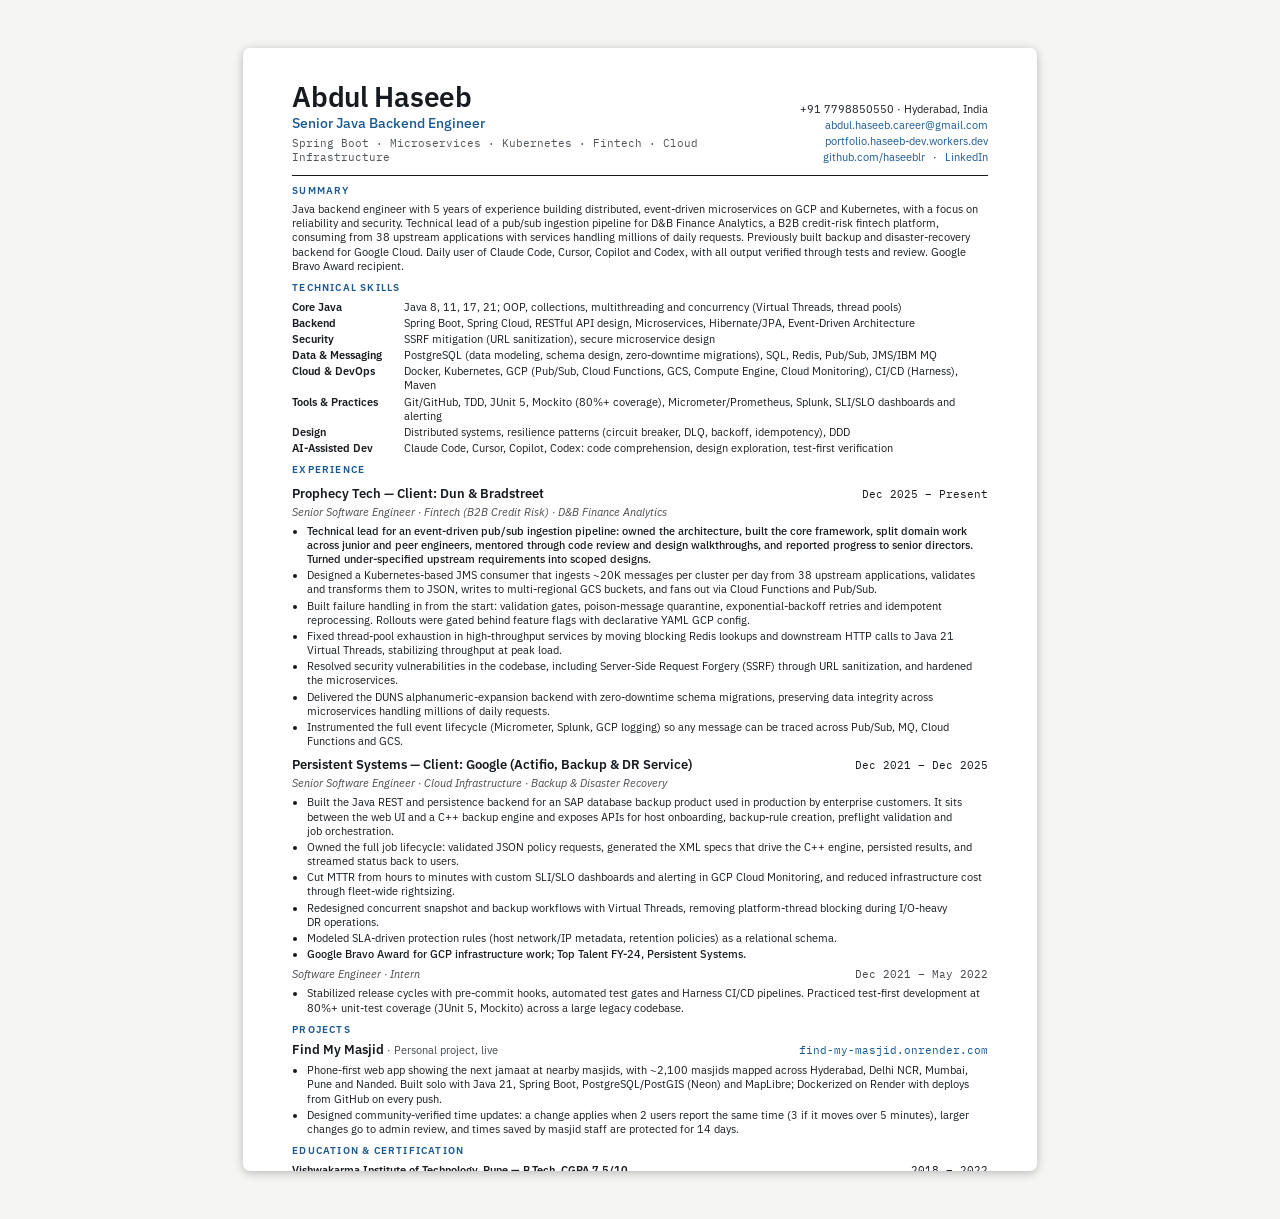
==== commit 528f2a43: "Add GitHub link and resume projects" ====
--- a/resume.html
+++ b/resume.html
@@ -367,11 +367,11 @@
   </script>
 
   <script type="__bundler/manifest">
-{"e8c8b247-e888-4fe2-a988-2a7f012e2b93":{"mime":"text/javascript","compressed":true,"data":"H4sIAAAAAAAACt1963rcNpLo/zwFxPHYpNRNXWI7ScttjS3JjhPJ8khyMrOSRmKT6G5KbJIm2LpE7u/bh9gn3Cc5XxXuIFuXJLPn7Jn91lGDQKFQKBQKVYXC8jJ5v/1xe//N4fYWGVbFhCRxt5rmdTqhy6yKlxfDmpH//s//IklB8qImNEnrkOzTwTTNEnKV1mNyFidGK/L0KRlMc1JNc4KVzsJvvCmjhNVVGtfe+je+H5D+a3L7DSGXUUVOTxM6/FQVJemTvcE5jeswocM0p1BGq/pm3az4sagmUSaq+8XgvEMu6E2HXEbZlCLcC3pD0pwUg3OyoYEbVW8JzacTWkWDjPZIXU1ph8RFPkxHU6vsqkpr8zd2QWYB6QHwowt6c0L6vFSjWE4HWRq/S2mWzEPQGQevU9+UtBgi8gv9PvHYzWRQZB7ZwKIl4nmkZwJa/+YbQpaXCcxRRaO4Dmv2DSHDaR7XaZGTEa33odgPkNAERshqsk/65CrNk+IqxM/[base64]/UdZUOpjX1PYSPULyAbGwgktjEJv2tAFPTSZlFNe2RJA7TPKfVj4e7Ox3x9Zz19Kg21J9hTa/rzSKvaV6Tr1/5wvA82YqPQf3AkeCvWYMdxbwc0uvaZ5UzJ0VJ892ojoExll/BTPgbvWN29K/XJ4vBxuvlkF7TGJsZ86MazZ2mOCsYJX3glTCLWP0hT+j13tD3Xi1DH6/N6RZ1+33SXYWR8t+vNGphCq3n9iXJK7pjWRpT32lMljS4o5WTMKP5qB53eF8WeyQFcCmsv6293U9AusoPQqThu6qYHNRVmo+AIB3iwRQtj+tJZnPY/2Ye/R/mSjWaKrqSjIkshr8ljhxuD8egaMJ/csiEZLTmIBP+u65u1Nh4OemTnw72PvKpxP54zRmJkf9l7Ud0OtP4ij6+fpU7nCjATa7A7d6Dr2+qKroJU4b/9XmlIPj9nYtVPDiXDJKYfCTZpw81wify59OnEkuruG/iumF/6zWWXUVZTfrkVqAzLCri8y8XpBhKFeeC3jDY+Y0xAr0ujlZOOG2eeAGCOro44WgeXZyYA3QpYsKFdoFYy2SDY+TQrIXzkvhjNMHF/Cmqx34Z1eM8mlCJIHISUpOXczZv4SpY3jQuEvp5/8NmMSmLHHa9spWtzMkaRCgay5CVWVr73rIXhGVR+gH2tF8UtWctUagfVrTMopj6y8dhEh+HIHSeLHeI5wXmJyjeEOU2tJmxeQ+KQqhRoBK8fXOwfbp5cED65Izv+SzuIsRxkSW0uh1E8cWoKqZ50ouLrKi6k/TaT3PCqtGgE0+riub1Jnwg3/+1U1dRzsoIygQhCBkUVUKr3mp5TViRpQm5B8yLlbvgdKsoSaest1Zerw+K6y5Lf0vzUU98HBTX68UlrYZZcdUbp0lCc077v13Qm2EVTSgjLO6ycZrT25W/[base64]/9AOLUqRD87jlohdyopuDf6pHNIf3jZMKsTcR0KRx1bssoSQDF5+U1+b68Xh8Wed1bXS2vl1fD52SadidFXrAyimlH/SUR4ux8Dy7fuYLlqqiS7qCi0UUP/+1CgUaxuSyTlJVZdNNLc+C47iAr4ov1qzSpx701Olkf03Q0rnurdOIKIYnnJa3qNI6ybpSlo7wH6lR3UNR1MVk3aMr58MWLjvz/8NtgvSFGsdZKB/4vfPFoKdkQABLAlNGqy1BfxTlvo8c0rygrskua3MIsdYfRJM1uenPmCKvgigm/f0Enj5qzuZvBgzlw1YVgU+jb8lpJIcGAK+Tb8loPe1ywGv8bMcmprnTWlbNilMZuNSXV6qLsAWtndFjjH7918XzSW1t9/t3z7799+fy79Ul03eUs9XIlHru4vSyvyeoKzKomwF8GKysraytiSv8yHA7F2ll70Nqx6fG8vF6/Gqc17WKlXlnR7lUVlW2SmA97eZHspjBgRj7tf/h4eAoqxc6Hj1ytSHMSlSVbvqID0JcuuqyORrRLr8uiAjWEHE/XVlafkwtKSzIo6rHAChqymzwmYPzITMtbRUdRmjMSccMbYTUtQ7K4zPf5CU3SiJRVmtdKV/tbGY0ouSWTqBqleY+shC/iybrQyghBkxjtEDSDkVvCZUGaszShPRJdFmmiK/8FMCmKuqP+Iq8Vm5BbImQAiaZ1oVstdsiiktnwZzSsaaUQJBxhvit3o+R8yuoeoddguiLdKzq4SOvu/CoKCjBFUhVld5hmNa16BGaJLKQTIHaUG8Duralgqh2gm1CQfaT7ww/MgmnUmFZ8syDhysoquwdeWlNevRsX07zukdU5YIdplnUnBcwGcMg9YEFCA5eBxaWa5jlshiZcFAapg+9KG7IzpbyfSdPnu887O6ef3ryXOrMHe29nUCQ3t1L6g0IgOG1lpthF/vFa8opZf4ZKujqiQD08pBSVaU7rkEzb1OCcApo8HGJIH76EbUcWPJ0ap4aNJ8tpWFNW+ywa0i08wPgSTmAc08yzDjF7AtvI5/0dQCiEs8nn/Q/YIZ5jBAaKgM7hWhNUHW+c45hCpXFuM/BlEk0TSQmveSZjdx/1mT5vWh0CKr4QOh1hGErEdNhWNGVhaLOBGvMgzvvzLFnc5tw3bLLWgVswBenfyR/[base64]/ooasPmwPhzSunVlX5JsOwL2C3wRU38/xZ06WyGqgmRDHErLpgIVRkvhsOjA+CungdmK1SmhGa+o0nCn27JCjE/VB8CEdRtOsZuY4d+mkmDOYxLDtEde+l+YCFzTK7dI6gh3gdhZY6PLal6TvVt4Ijy5ONkKB0brRBJj0Eg2DoHSRlYAk3DB4aYzSJVRiDtvpSlNBVB77+6i83YJvS9KkAz90y71LWlVpQhkfVeuyVj64vu3v04tNlonlBN0GJj/Zn+RiDSuaJ7Tyx77NuoGATDNGdft5lTvEWvti7HKRuAZBel1W2iD4YWv74+Hp/jZ4hP519Kb7H1H3t9MnJ+Kvle4Pp09OFpelPvTx8+7b7X1ZvbtxnCz5x+FxshRsPFm2lRp+YvQvo4x1SMMTBUiQPtEOliCsq3RiUnQB6qjdk3OI/gofwayMZmzfAys3FuHohJG4S1ZFhQAr4JGQ/VpF5a/jIqMIo2mOtzFHeNzLtNoh3dWghTvoF9InwzRPDotyh17SbPvLNMrS+ob3YCD9xRVJGSyYuT2udAj9IhxizgKv7mwoW5ElAFCUgiIaCLtKQTfy8au5kGOwYXn9ft/rGStVkAaw7fdJZaxPXn9hbv2F1vp3gLdqiyU7D7RR19Q1G/yx4Ck+Wpg/vUFgsxdvC2ESujn8aqs1jDJmVMOfbfVAO/FaVEK71jTnwSKJN5f/1Urk6r1gZVH543QyoFWD+4yl8bpP1mBJWHR65j0DGWiR7pkX3L22RO3GMmosnBY/j5gLPAro+WgeBloXrnEySmiJh5UVwzsF5SmWkZS8Ig7u6yRdWrK9VDiQVEmUgENdWpIchrK4UTHwzNWDTbpdW/8U2PX7sMM1GaT1nCT5zCLDfBHzu2nh0EH484mY1vRk3SBQzEd8hK7N+H46iSonZv1A1tdEUvUNOiFriiZ9s/2CwY4pqFknspI5DQAtJa8FHFG5a1RWbG4WL3hBABSo03xK7SlcsIVyKnertvoy1EIRkSyRNd3zBokh8qnfB2c6/9NraIO3hBsKSdoBSLM7OEXKkFnL7usuLGsLBoVd4BhO8HgjdQFzE4ZarUIIeCqeVjxYjIHgRn/1hqhEelh+BO2PVk5OdCNgRFEqmRC/XY3TjMK8WQx6xxoNrTnng5rIEfG5QhYJ3OHJ2W+rtPyv42RpOXCmf9JKAuwWSYD/[base64]/IF8IIiyYlYZMoywgroxyjYC8wGLbIR3gyZtOSTBGRq0HlieAHMWCPePgXnI8Cie/+m19Pf91/8wkOovhV+KRwbFV0JXxUIvhIhLDKb/hTfgLrrPEJfspPIHaMT/BTfhoWhdEZ/pSfKqO8koUmHAVkbAIXhXFUcpuz/CIKgAYzc/SfP4rxi6AXCFzezusqpSL8S5RTUSYpBpKr9P2jiw65PMHT/dFlh1ycWOTd/gVk365B3yKPszS+6BGvyDfhL4FvkcfjKB9R/gH/VF/SvJzW+OED/KXK2XQwSfmHA/xTfbmgN0lxleOnn+nNVnGVm9+mpfzyuTTLy4oyJj99gh/q66SYMqpg7sIvCyp+F3DxqwEZv9EcPSDy8zb8tGtkNLqkusYO/FQ1hkU85ai9g79U+SCbcqhvs6mGlxTTQUY1pbfwt0NvMK5d1xOaTznR+e9dmk9tvCaFidZuYWCF38ELrb+DXcP5LiaPfzbmTzj7FFU/8d8WXUUdQVlRw6Ct+K5wFDUsLEUdPQOikj0HopaeBVHLngdRK47ymGZmtU0scesp2ohaFnVkHUEfWcWg0KioVYdlPa04Yu+LWnWKpap+VrC2BjsFm9eiLqbxmNVRxXE4hJ8H8NOuQfNEf9/OE/uroj5+tmiP3w1qYQ2HVkkVjTQKW1U0sjGA7xIB+Gr2z7/JieVfzVmF73pK4bs9n/BdTRJ8tmZI+fs0em9kkY2jqikRVfVMbFUt5ZW0636QxZp+yo+opkCVAGRTnMO2jCF2/kbv6F+vvWcnX72jf3kni97XZ0f/enay+CxYVD7GD7uf9vYPTw+2d96dbu7sHWxz8xrs1vt0tH1dig37lX/d5T7Lr0ks/gp8jyyJ7paIFyy/Fvh6o9Qz5b9WF4Txzj9mgX8UdX87WQJbn2HwO1kM/GO22A+WR5ZFj2sgm6BmQOQx88HBKLU9aW+F0CQZoii2e6trGS7sn3YIKzskR68L2MXAjF6SJVOxWcLPOuQREV0edYgfY32vC6OPw7rYKa5gRTEKRzKweXEFo3EukmNg1MIe/oZTSQv2bbNjDqLukIgj8wqQqckSiWAqXr9alr+9155Gp72z5Vdjmk1o7R+zr6+D5VHaId4r8Bxj6ZNV7862x8u83jFbfC3aLqvGr5227dNoGAuEr6SiUdYhUZZG7MQI8W1oH1rfv4OKxGRnz3+1vBEAdaAPIJC/[base64]/gUNDyzuwg+07OlSee+mLsHq7i4YQIubBcwoFryxQG/MtaH3pCBQgom3tNYJNsPVoVs0XC8CPkcQqILBkpbdxKCVuompOM4awmw+0tyT3zX5ldgzFJZTxuMGQqPcGMXLQN7MDB6IQpqLWzBJMWmYZAGwXkpdbspd4I2QGlLBQW9dYzxRlUZdftXB/YTz7AWBMT3zJkhHdbjWGWtiYiCFFwgg/Cd4Uw1brbKAqUbDotJNYEd6V1RzGljoF7nXgrk6s/NbuRB1VeSwF17Qm6O1E3t34sVi3r4N3MkxVi2f9SO8dmuKZD7RJ23S5NZs37GZqKO5Vd2+AY3zx72Dw9ODw3/ubJ9+2t/7BOrw8iL52+npp8/726enZHFZGaSOuMoqA2ilCgths/LvCoLn5I+6kMdOj0dTy194jUD+wKha+YNH38lfIg5XwQNFflhUE9DTOAGUZBzjiY0jdgALysdlZctEMIT15S0r/C6EErq30eYvVQXRuieqLQjDor6kZTTXt7N4Yc9xGC5EWdZq9RRKyHTOlS1uKmpR6gCeu7vh+oF19Fg93JR3LjOE4wjkzCAaBAHgaYV9WKxn3SybmhfAYHg9Y9htusahCOVCJbdtN6vLzIjzc2OhZCSY3GKXlxdIXjA6GVW07JEkrWhcd/GSbxd66EaMpaMcGmP9usz0FWBD95bHD7071mX2UTvtfB0GWUeTEndkZ+ODbRH+ObwpObd8hJLtne1dEBof97a2TemL1VnzyqjYGjsyEAPQWFoKGuLDYJ4Y+Abh4cUS6JYFAk8Z/jgLAFIobv5YcV0YxM11h6sou8BQsYrmZn0xT2YrHvmC19m5IhTX18h6EhzXngZSexpgNR7Qg5XhgxwWBxaenkZ5XkDsF7jBrKmy42iweoPDLOy5ymSyl2isVBhNrBOOK186AMWPRdMg5OHZvj/go5DiITAF68HOh63t0w9bp7+82fm8rUJ3Vro/RN3hye33sycqXGdre/Pn0829j4f7ezun73b2fpW1fbjfMfzK4u6wqOA/sDVps8JXuREHDqw3n/+hQMjF8ZVfF/6KMuqrOnd+5f8JnLiglG3R+GIXIsAPo5FP1RkcXUlZCMGi2UetwKk7BG0xGDLUoNHMViRo5lyXjmWwcBeM7N1RVgyirMvioqTiKqUXNPpv5QAYjOIC2ipiyijlqjJEnWXzGMG/[base64]/MekyoGU3hdAgN9hZu0YNoqNrViHU5nS0aArEI68s0q6DA9ZVC25JLPIUcIJagSItxERHpEtJqCxq/4LHPjzcSqMCX4FeG+nFrWpnmBvEKyZp0r1iPVBInK89/TWaXnvrDaDAH5zhMcgY+sDj9opZVVRgokKnEeyL2rtQsnMRzbLBEe7x/ywRj+MXODg4gSSN0NdbXOOYeofZ6QHsU5hB/4X7mFkje/6AM55QAUCEgWfctjzVEfA7fmyuCsCruRKiUfD7kVEg2xcRwn4A5XTgMkf9vmVnjmjhEnaLhcaWzFG4xL0E5C3qu5fWWB8xpwgBIscvVeeaUsjUyE+X7Uc3Db8lPQJXbmAX+zlNmC/qpsnP9Ibh2V/[base64]/vEBC+/ri2uPuilaqYSThGZtjZT2avenL4Y5PRp15IHPqiH17auoymnyY5GhSfNOtclgnyr/rG5N+8jWV+PI0Qy5mQe+boSnp+ou34YH1hzveAUWNbQyjN0aF3GEvlFCjtcya4DI0BYv6LPIaAg1fO9IX7E9IdBRAw19+MUdi0hs2heLZnT7fH1dC4Z1d3nDjFFf13NN7KqC0AlAc7LrEy9oWS6OJby+rk3haBvuAd79hnvTbC8lFb1B6GPp52oTPeITCiAykz/DMDTM/qU8uNq60YKPbgA9vtKNamveAiiNnZNfsOkbF2zcSL8FMesqkcTH4squJeLspIUEwqk2gPdaTAmQRrGoumjNdGAYN3KcckI8iCHzOo1yIbJTSNwlrK88iopnJiBWZgJPk9aAfHuLbFtK7lkiHpnNPKeipYfZoYfEXcpOU2ADp2hOpySnl7SSk5XIi/B8A6YJiRihk7K+sZFzUGthcxfjdjq30fgB9BWZMBrElWMzCs2baRYDGmsiZb9EWZpIccv1IztJ1qXDOmo4d+3qKezql3Mx4EsAVQedsosXeoOiyGiUt93JsLoXBLyPaEApaUy7NOxonFLtotPaeS3pmaWsfk9BgpqG+oY5A6opu4WpGERMXCFuNImYaJDWdOKZbcCa/[base64]/MkqyyXR71WgWLq5ZY8uYyyB4gTdAS2yhOY1328en+/ULiMsmZj3rsEs6Ci6k18xNegJQvhAyTJA8XCJXett4oEU2OCVSwRf/qUtAqCSzGkBjDpmcNT6e9k7FZOMQanWcUmWDtntByGLAbJ52wXGFrB783MtaXb4plCDBiEozagzP9ugLKOt2WGtuNG11Z0h2XiBlfEHEa18hu0YWFVMOBx3lWg25lXfm7jXseLrt3muCCNAByYG+M427JT/jkLQQf0MHUtgHDjkmbA01OJaE+hbH7F2enxSbJaFaxGh3lPk29jnjtdLZ1AuXTlBmFZ/rX/eoT+a4OgTXs/[base64]/XN2/bVm14F/vPH1L1+fBDLt1BRHfs6uMXX0OfP+fxTskDCPhxB8SFRzsPxL6Av9P7gZXN+xF4wjptPzSAdzRXN11Z+soJNiAVi2kdHbjuBVYcoXP9MbjIswoD992ua937jLDz5XhdNdbOi/Q/zYM/vcmLPHNdhZ+ggM0BsYNSTToTu8/zbNE0wAqJeRbYLU9klzQYD50WgdWEolJFpq2a6msFMBkABrAFFBJGdFlGxf17TKo8zna8qfBh0y5ems2/KMXMoYB+KPuHemZT9v2fZ0wqdL4yorCiRlq3D2DeaQQ9ZnxpbxCCVDbxfApGIcvrWJiAHZOAuF1GgOolK2t/aG1vab4IGXJm1z2jlTkJ4JmqsnoTiSy7l5jxWACzpGZeDAttq8Xq6TU5n5vg54bN/vU4hscCBzSgyJQumzMU99c6xU0F332jAEWrK2ocYxrsBp3CGiisi8uMQTEVvM0wd6JyoB7SebTeUMc6byDciYEyXoyBmsyjMSY4wWalRRmpPbW7Sbrr0Eg6qwoE6KZJpRSFLISFRRbWGNRKo+Ak6Odch0SyKS4YWvDKp7c6aQP8XSnEelMI/lEjbOu76pQ+KhX86QcWfcmhnCA96N3031mnA6Gef/hmlSdzPmieM6sqhDyjGwT6kTDLQq/hrCLcyeOIKuG4JNm9l/5Lc0rPQlj9HMDfVbK2kY0e0UQopIvvIOUIMy6gglzDHuzNW47zkM2P6Rxkh1sBn5X3B6cNDXFgsINz2YY778v8XVPf1MyZ/I241D1K1NPfM49dDoB7ePB6A39jflIQu3Cv1z3plLyNKf6Y0RFake2MmFXQb/hHgBHzizeW8vwftlUMlOQfkmy3xv0XTMicwgiXG7RtEsaWjPZjXIXGJIRlNFAXnCe3eCafEK0Brpkxfffr9qYO2kJmJ2XiJs4Y/XyKtX5AV40sZrZInAHEbVZpHQN7WfBuSr3ByV7iK0tSVIEgO+7fEaef0aUp2EdSE0nm9fWl7+j9u/bO9jJBHEYPy8/c/trUbKDB7oKoLxQZOOKhqRAtM5kDqtMyqyVsC2dRkxkuIbFOQyTWhBommSFg9JhfFx7/BUpO842N7Z3jzcwxwfvbyo8bovBJK66T1OxGWwDvfWB3aG4dYYB4vD4CbmIYaR6FQUR2Zc7Yk4ozqBXb/3IMdT6u/l2Y1xaMGoWPPYAtp2y8Rg6IPAmKeDypx8qy0kDJQT0Do20JuD6XCYXkPmHI3TBvG+4p0Ge026J+G77sXMM+vBbZXmIc48cv3PHLLud8c98Ej1xwyNPfEUoJqIu1XTP2IVlHb/u2yC3EbQ3MBFfBk39qvLPJcOEAmFe1BMtWZM4wtM5/f0KZkfkQHAnRZg1QFly+A98iiVwL7xN3dTlMcE8Po5RZgv1QJzImPS33LvubyKSrx5W+VYrteOfOwsDMOHbr/2lqnvsuLrCzolEtdv4CSxAx9wJ4oYM+VcNUXxwDdiRQTrgUu/HqesQzzxmtr6XXUw7TwEBWjdZXlxkbyN4ouuyP5B6gLyDildQSm4HUirVEdZBicVfB5AYQi5suULB3N65vZ1jR4Uh3KB8f/i5Rdzh2a05qmOeebrDokHRgJ4AMChIvfrn+DvojWStNHcBD8sqph+xm/+g+BaDWxVQtBoK01QDCp4ze+i/SmYTD6Z0+pU/TXNss+QBqcBDWbscEzJMIvwbTXYv2HG1EuDnE0ZifAhipr4E1qNaEIgW4nQ6dR08bq/RBkzaCBDcY3ZmFn7Mxg0tmIksfloo3PdDGp1ozzpynZdg6cNuT3MhebyTtRT2sbWJvahjv+es2T0B/RQqp+Mxxgc5+tS2AvpqPyJkABWZy19+lR9CL5+VeXrz7iyY+0bw9x3sOi4K7lj+EwDVwioGXautLNxlGXFFebJ9KMOUbyOFolBWyZOETRzoXNw4bXDSF/BueCP8fIrzvIgYWs2A7f54IHNAa/oQqo/UGVwoeR1E1n3Cb7oIuAgYC/A1kcXJ20N78ow+qlx9NOnOfscp1zg/Kc0U8xstfLoqkPGo/oEtXhp4ga7MzyD0Xm5Ul570k0BqquFoHKZ86OV+GEcW23LlnFqRZVfP421QTx8BU4W8Fcsg4aV65bwh3iIdKB01PMu4xFKr/FIxaEaLnrU/HtIKbn5yY/cymW5/63RgMN//jj4w0JW8B3PeLDB7aIiLBdHA1lvDFOR1Ar1grPmGebisNhNc5wVa2XwgrmXio0ZhZrzJu+WTNL8V5eckzT/cT5FmydivI2rRMm7CATdjS+fAugQmrNpRcVbF87jy3e+rvEmjymri0qkWlNZ8mWPWOqrrPpcj9BSSaFE6HVN84SJ5rrc0nzbtQ4CSRKpLNaq3Zz93gyeuKMamw4eUCunNGFyd/U6XDwYzWBPPMijko2LGoQL7IeS7M+YXvywaY4YqaMLmoO9VdzTxYeb/vs//0urtotE3/ytIPFsCnA54H1stFlfE0QwAJWpTOMLYiwFcsksYLyjbl7UY0SjqAzTHc9ZwQwdaj65DJtYCx3m6V6ONW0OBX8dA1U0D/DnvlmHVHRCIUM3Dt9H7uoo+oaXaN5CrrDGXFdpCSaGQo5evI8VF3kMppykoCx/BpPQjWrQXmqkMqgXtLrhSbRrh4pdcRmavFH9k8F0UhIfFAiBmXouGNkdTOTC6O4AA+rDbFymEQJ5A0GPPJskI2eXtDojUZ7wXK8Mxz6hkwIGFOUWKJpfdhMKT4nAWjLWEBhWwMYy7I5plD1kgodRmtFEaDfmpdl723xmtOIm3se1+wXS1umE55IZPtGqixp/HlNrSHyP+O///C9yQUtIy1xRuCOEM2euO/6uhs0SrCBgGZRwYWlO45gyNpxmBt/FEfDFOE3AA8LSQZbmo2eMAL7TyjTMLhKcochuK0LXr9KSQngp6KEC6zN+FviJnSEfVgmoxfZcnlUhntPQq3L2kCkDqmDtBxIewZtCTxwyhO+Qn2b5T6cOnt8wHvT09LJHVjrk9JRWlXsPT0E033xxrf4aYIhAAtGFPHTd2rAtkz/WbDkOEdPUobCYRBdcL/atR3GMUQeh0Jsd8ln7pdXAPbYDx+IcdAfw6GBU3ZBxUVz0SCRlfFxFbEyi/[base64]/4BtdXnSLkvBr1Shl4IUxcgYnd6T7mTnFIHCAZ+At3TTKCF+qICUh/S9/GDCqCc4uQsNcPXWXXUWlZTzRq0WsCdVf0wcGOVq47ejrV/cQaixD6608sSwzYXKCbXNHLq2p3EL8oLnerb3JSXPQqKQ2o/kVldhsVJEv4dn87PIUvR9FhxB34NgkwNxmv2AUw3xRdsmTr9wxWoe/+VVF/3euzyai5tQ6TGFfB2gO2vjcejtJw5c2Mj4a26ysObYVNWMbC8OwUS6S4IANV8JpyiBpBOOmQ1it0bQeF9UzJpbykraHMcoXIto3QRk8Pe2WFR2m1zQxlvBVChTF3PBlSRNrURokaixCELA8FaAOPe7IQOOOGVksjMisRl+LNoE2/MhQxx3xHVbNpm+ch225pG0EhuAqU4nAOEQRsyDOtGDP5+U4q3BM5z/X23jCmlioz6cRu3H1AqVo+EwmlEGlBjjyEnJUkFlg2GztqT+4ikpDbis99QpOMM7hb8cQ7Vy5N2fdsLvALpJRGDU4l+BcAiFvQUg4D8ZRBUnHUNSvk0QcRg1QFe0O04oyYR4HNEC6A9wJbA14EBoyQq/h8o/[base64]/Aoc2r1Y+GJ3G1Pw7lk6DJ9q8aeR+NhfvmLZy+v8uYaLd2/gk5x/cYWK8ziHjc1F7rULLyNhwYmC+SW3796vwnN1R+5yJum7XqGGJsORmn9pPoLWrUKtlzeDktmhnu6kZSqw73+A6ji7QWuv85vBY650YvOVpwiwBqL0tccbMo68b62x+46EoMsd0zzxxNKvpiBUTczN8xbLqyJxaEN/cd7IhIATxPgxEAZm/nRvVmPgLgOjAfZPl2rKoxTcxTtCRtRDCMORweC5hCZOnordAdprrkH8yymVgGkRrr/6wRjxrYc1JVmG7yAi6yYA7xJR2nFnEDBuweCLW4jKD/419w7PZaeQmyRHSnEklhu/TmdO20Faiw1u9OK3iaRZVhJu5+MEUqW41mD0oj0bTwNiaJ+PfTklnrC1dtHg1UT4LkB0is6rBdlDTbjyuClxWXksWl9bDvUsLq03w/8Lc34nh/RMu8HEPMs52WXGt53fxgWKBO4nVQp77CPKA0Yl7UQ+0F7VomKqeroXRffgS5byvfK/ernBrNpwSmBTGsSrN18BFH7iMVEcdx/JihQGJneqP2eNM5J0lYfX2pxm/GrxoukrhVtVCQ0f5+pVYakjzIOU6ThGOA6ZhvbF4ucHJ98kzX1NuoyHcuPpkyRxdHcITHiBO/yRJp/o1F491j8LGxQlhCD9VBcSZVy566AvvYdA4buUdk31OGliARBGhvOiMN7FRfzs2JP6v7ZtrCZboiPti1zUkPvQ67hCsCA3ALrk/8bCKFQEfzia/3O6EHY/TWrzwgbk9fUsDBzE6TnXAyzhVhkIFeitlaHKDWI2mon/UgcDKwzTGEFweBzJllNviVowloD5tD4c0rv2mG9FMUcO/Csi+n+PPZq5Z64jhGBTs85WTEO/WYb52MOLA5kIyZVmHqDAZ0nAxOqcdtaBbuYNbOTvC/MsDqgxHqRRIejpCcRFRxC2bDl4+3UyMpmM0ci+66i9mCKp09om6yF1ypbQg/42iihmaOJjmSUYTJzBRlL7NigFcMrTDlgZZMcA7eWmeFFeoAbBiWsUUqjMrzhDSpmLtDf5fuLgvw7H+4gXw7LBzOBKDGph7A8AFCMYtAiu6Msl1gPX+9pvNw9PP+zv8eZO6ZL3l5WleXozg5L1cAYP/bfX78NtwdXk6SXgB7NmJCGqepHkocgBoeAf7H/DwO46+/f55d+v9zc71m5vzLyvDHw4+lb/Qy62XH0a/1Zvvsnz33cvi1+V//P39ZEiXPrD/+P7wy3a6VcU/Xuzu/Pzh5TB9u/wfDvCtvd17EO4mxaSBNBTeizjAtpEfHb6/Hv+2tpr98v6fH3fj5Ke9my8rq9vJaOV8nC/Ha2s5u165uPnyaeXwOvrlxa+/JOzgx9Xhwdbn4Yt//nS+qjp4++bt9s58xP82iAY0W4ZJTCK4bfW378K1H8KVZSx3seXAbEwnK9//nCbpxy87SfnTl50vP7x4v7yznX7/98vzbPn68z+z7Nu/f9i5KXeLv7988fei+umHncu6XNv/xz/fv313vnpj3y+Kk/wA70a9kxdnWZW6F4xa2dpiaZHMkr96Bew8h4Fbr2bwmxVgR2BV3COXhN9lxR+IErirRlVa3/QAu+ZqlbFNmt9TtjlldTERV6fk1XsuixeMgzY+Rf70Kcnt543W7YcPeJwbyA3Y//yRGXYphjRyvEVqX1pImcCCv9HkJCW1m8t3Y54+JSOVfs640zIKnzwRf3IK3kwGRdZ84EDE020VdU0TfEu+Kopa3IoWyOtn4OFbIzSZ0RG+FwJZiYVsCt30rsYD23Pe8FYPcR8xOjppkdPqwWw+ce939t6+2Tn9tLezc/rh4+H2/i9vdk534QmiFyvrLXUOP+xu730+5FW+pc/Xm1Go8nL4Lga+Mb/I90W0oXNVM4rH9H69BciGi3WniBL3mQO5YsBmQJNdnoPzoY8wlEWWza9uvPBgPIoJW/ZbwMa3Z0YsV/ykpuZTVUxSRuWted/SpcwxqRZmoZpSkcd/gBmtLQGihF9Hiy7ViUs0eiUR8v2KYhjluaPg6Jup89754Rc7TdMUCxkmouQClVXOcxG8WEkU+xjH9AcFQZWsWxXjqmBsr0pHaPvzorzIb+Cp5tabXiyEd4WjRGmHFbXOyfBdplWo6Ln+oIYND56HcA8pT/Dqn6/dBTNXL2pOmpU6mebJg5hScRlg7vNHBVEco1PX1dXRlcvhih5QIwU1yeQyWU1xmCxQ3AWrENU/[base64]/KJDW0J2GSE4KRJjZeDLinV1Y9eC1F+TIoHpmhTJUS6TWMhmcDoS61Z9s9Y9v6apb7VCC7G4VQPdQZjQYTTNanMk8pbsvFPdpo0xfw8EEjOq5z/ch4kXnFOB8QqIGYVh12G0NpnNydeDpOMsCSN6lhdCCggbLGYaF76GZx7xxxHrEShzxIJMAtAhMgfJPOH9qCUgd587WJ+LNzKYYjJEkhc6UIWPwWr908Hex5AbDdLhjciH2iIKo8sozTAv2UOE4h+ThFbjECNxhWIwmbKanNlSF/Y8T0+KNzsjRQW2YnImtBrz61l4R+x+Y4056/[base64]/3QCzzrHGLBFvwsw3Cx5IG/SbTGgxrX3giM48i5BeD/KPR7Zs3/7MlJFte+BDeRolvuEjkGXQvqnGzuNnvZM6r1S2LO6W09e8NyaFGr6mXyCatzrWHeRdQ+iaRnG0pivfiV4LcnZ2wz+kZ0giYwa9x5BVEEVqJKGtYWxsPJRU7YQy6GRWROuqZYy+Q3lylAyO4J+sbODb8s7dQ5OkC/[base64]/Gq3EKEUkkNO/EZ0+c7xUUV1M0phpJ9Wbw73dD5unmwfgu+CrZHmZZNFNMeVuaS8cXt/KlL3DjF7PwrjIrJJ1+KfLn7NPi7wXF9l0ks/CUZUmqiL8mIVRfBtl6SjvwnM5rBdTuAQ2C8/j2/Mpq9PhTVfkzNOfBo1PrIxi2h3Q+orSfBYOV28Bgd7qLMwLNq7S/AILuvzv3soshPRZvAz+6sE/s3B49eJ2WOR194onFXmxsgKFL63Cl7zwO6vwO174vVX4PRay1VVeyiDEbXW1vMbCNbNwTRR+axZ+Kwqfm4XPReELs/CFKHxpFr7khWsrRuHaiig0e1/D3qeQTewW7KJdZbzsYWEcMToL65h/xMlSc5EXSMircVrTLs5CjxfNwlFUfn87isre9wB+FJWrK/hzdUX+XuO/1+Tvl/z3S/F77Tn+XsMhT1ZuJ1E1SnOYvEn9vfjVrQvRwaReXTMLOdhJvfrSKkXgk4FqPyjqupgIEAMNQpQLKAMNRX5AQGXBKprdliLfdq+iWVSnlxS/RAOmv0QDVmTTms7CCnT52wHkNqi6VZSkU9Z7sfLXWVhAPoVbuL02zIqr3jhNEmDmwaC4vh0U1zBZaT7qiZaDAvvHO5O38bRiRdUTP2fh1erKyi1PPgSJkWbhYEX02MuLnOKDhcG6IQX4Q6haCGxtH3x4//F0a2/zdHdvC14gBs/Mqwmto+PB0b9enyweD0DIHrPF/jFbPPKenSQUUhCfJkV8OikSCkWior/REwv1KwaPBUYr//hqKYA/llPpSN188/GXNwenb9+f7nx4/+Mh+LH+MlyhlL70mlW23uz/jDXW6Fq89tIJI0Cv3I84tt0oj0a0gocnOyQ1Ygotbyve8JgbJ9Z4zj5LLx/om+XU2SriXe4+0BsTOrwxvSveEtjOGl+jsjwcU4wV8DKQLMKbZ240IuuncEqG0kMnNocQogYZTDDAkbupARcaYhLqqLrAPJOygPcH+T4hxycM7PP+zgGNqnj8KaqiCfOxO26q+iWlVxuY0RWDXBhWk2+wj0yjkYeISA0kMDvfkH/07NHaW5ujhERlmd1sIhXfjhyn84JFXdeeILwhoGFrepjYOLzWc/lTuwiNXqx3MfrkDAJSO/[base64]/1fwZpQk25c0r3fgrJTTyveEy8TrEMenI8x4+LQ6oSgIucMF/gqh3DWwcz5AFudSqhmjWytYtkQVQCzRCV4AQ6LYJ1JDBNfrdnn7JGpzic38ZobeBXslCDcEP1bgsMqqGFCvaVm11oi91oQAcoMwxItG1kPdKogBn1WCOHF8rlumpzyxJS/XPDazguG2y1/2ptf1Ac8qZT5/hN+4WILM3htt9SwzBtRvf1lanHp4lN2C2PXRHIEU0t/N6ZLVwPTsVHOdyfSh6xxCeWDcNjzru72V6OPZPSubGsvZPg36pzoVcptZW+S5iutr8eCD+Yq75w5V52fAOxxYEV92UiqW75q02xL1V9GVnaq/5XohZnHqQ9Wj1PKGi1WJ+eaxVlhHo4+OdVJoeNHNW/opqjAJUN/AHhjBYkYYBC5cjRq8X2aCxNUeiWP9web+h0+HDV8+bi9Gp0HLgxzEsaYJWJgy3ucDmvPKmxht4xWu9SYOBpNzm1s7HiaXQ702LOeydyPujdgxFPL+V5R3+EUSMoOoCn6ZBEaiH4U4CSwguBSsfVDBaBlsgyxBcyU16thg7ltURO+TFhvsfPj4M5f6smR3+/DNn8IWAHFJvCTQyhbjig5NvriTaYppzR/U+LcxS5MuLhV0wBtwVOuYKpqpNwvDutgprmi1GTHqvEe43goXCDIPsCaW+2pdE7u7Ys3d2jwYDtpAQhWM1ZSWdBT/bExpLXYe+3OUYUxwzd93hJh1wNENWnf7g8saOkkQ9u6EsUPZhhWeh8F4vUbmLzlpALI5VY/e3EyQfAac3Thl4ItIvKCts+aK9yY0SSNQeNEAnmVtnRlrsm3WOYjHdngXpBYU7qCADQNTPXuBK+paceF123GRcJq4IOfAfIqYRxHdGDPWcm1L9exIStZgdeJknOT/e4jM5P9rFycu6Wb3S2RODecVozYh3czOIcWqdJSgXE1tjEBLQX4HUw/aMNrF3ALNxIM2QvNAdbuORk1GQ4dHFugnRZtiZ84Kq6ORLQEbDRFL5TFrofzDZsim++/dv+eM3GbdKA+QVHwnf/AmP2vMgMO1ALOpBTRVikfoBG0xl21u41aHkzgpdRr2jubFIf40ivv8QBzln/Mv06KmyecqgwXcIepOFMoXxo7SE+E9QrlvlnxGnSRmTKThSDskJUvkubOniuZV5mP95aOo+9tK94fT7ol8gReB8od8uWWv8S5Fd9WkAKygcwhOgN74B/FS2Dl5hQjpp1CXj9my7uX8JAjI+dLSujXEcx48+8x7JgYkS7xnOhBOojC3J9EORxt4trnJhHl87Bk4EP2nNb0O/A1yjgnyekZhw32IeQw3iwl6rLk81jegIEdtXx22oARn3ihrO0MZvdlnKHF+4qLcODvBaBGwGxASG6M3VzHgtdQnMSqgyAhLmhGsk5EmGWkV97OW/gQq7lDNjh0LlYHrM87gkjlMvCXA+DHwlvUS4oPE0sUWaxDFIDAgvsxq4y0ue3x9rZkRCxjFwW8NdFchYEyzTA+/LJnHS4GiRzwHyfb+5wgI2zSluw8aJCDNfVJWMaUGzRN7psWorKOxHURgrZViWjdd6RhuAfl+hzfmUogZ42d0Z6WYPpiE8mxXMncRrAmMXMN1oYoSWtZju+j/3pKyVofDeHMXwQNYvsHobgvfCzglNAJulUBWIX2yG9XjcBJd+ysdUdY18gW4LddxxYi2/b79GBlOU1hO2djX7ITzBFxq3joTc5eaq+HP4fwFwfktLGsy6nxUJZ6ClXnFSVT6foLadCKOkUHjPTOj0vLCMVtUHP9E7qsJnPkS0iMYcE8WVA1PBkKvcxHb8qTJJ9QYDuBgCf44cyehWctV0EdcKs31mpHmQ66fdIh7hpDXZPri4UKlUxvnBzOFho4HunhI/gyhZptM9eCT6EMtpE76vBItLfnSUvOdT107ZZz8MnxHDR8XBb8KhAvVLMZIVc8GxHA4LrgN8eaoyKbV68EPAarnfNOf9BoN0d4QpjmjVb0/zaj2wkKHS8TD2G+/2S9I315TNmMw/syIblN9xIxBB1JiigqaXOpyzQXk1dFX8+Sl68x8DN7UiFU6EVsn5rO+Lz4qt6+OOkvRcONyuQiY5619I6zQjGlzYtONmLSUGhc8fLvEzA0IPl9IzGM87FRm3OaiizAPl1topDzq8ditjgV1/tdLWsGzE3qGpwPWmx/LoCsOeYIVAVCuivagZHiKpTUzTsXfR7JDazGlsN5ujMPkMIezY4WZYQJ4t83qzsmYIugsMR7RWv4J6Jh/w8vEppAweszhCQMBKRDjcHMPNXiPR4Xq2JjNvd1Pex/h8ditD/iQbtgWdbLPm4E4Ni6KuzksxEss/QYrm9LaeCpT1XQlvlmfezFUVTv+5RslECXNxFTi/e9G1h6L3b4xlrO8Xy1StvfnpDXwbcBqfiwoQ/4QlwLy4Be6rFHzbPeaIwWMnjFA0VFoJHeSVDDehuoR+bRW/7WbwI5/kI04pXtE+D+hOg+ksvyisjbEnEr69EjL3fX+a0XQsP16uwQlolQNaEb0rQlGXu/Wn+eA4AGv9wJq3ESYA26b34GcB60laFhNhOZ2vSAb2SWshFAtYqjJyqYaUYVD+cab7QNXH5yk3CLBYAWMbq//JTwpLhGaw73lz/sfFPMK3CChXhLjQnL2+/vcCq47YW4aG+0ArUa48O/1BcC/eAHdBiBcCaangMNU1EPXgMgQJSzKpCcu7Yuq8t4+ZWuOiVncAWBreHd/fqZC4wMhz6zQfPHYFO8RRbtznZBfuu09uy9yn8+7c5UP2XhNZA5wGogge/54wZBWFN4zUE+5YoQ9PJF2Y0qSeTH2andrf4JZvzKx5mQqmAWSvHUbbetmxnL5kkTF4yvwj634EKDWzhFpgdf6N83M/VMi7lq+uu4m8WvgsPhCXm3gFx643VQ/EnsfeedZm/g4QyHkK/7HLq0jSaDEfffDakUvU3rF2+GfZissaG2nnjtBvx/Kg0C81fFjPclEXjmnsptDg389ZwIIao8Syk/MhnFuJmMRF94VNBElNXd2H7nq6nFFr+wZdubXuDNunwu0lRiiIGXqPXVgVXK/QSpOwceIfk51eGm0ntiRQpGI+pQoNI18PEKwJTA6pNc09hGZjfCIG0Ntv6oKMMQHB2yVKpAaQ3sYpHs+tSM1MbkmaE1c2zgUTIPIdFAhaoRi+o2h6em3L0EpfhXQZe6AIX9HD6egiaCl6ZnUn7XNpmJZ45Hqh02lPDF/wdy75+wA//Lln1+/gvXJMCDZhBMX+vGY776Vbc+bBAimI0a/NOWreS0/Y9yhMCevh5UjWLsdpXbQI694/AyRUWr852t+Z5tfByJn/KGc5oux4i3uM3NHaVp0XRycAAAhUkDLyVhTfLZz0YPo9MB7+uY7b/gupMl1RqtGpnxje248tA6v/[base64]/uUKjjSnDVwuq9LEXH0trAOo7cmapK9bGfdVdZmVIVQ8u6K/zpwos4euCHzL8xMqspZW61ztkYVtd3ruF4WPPQf8vlNAyxngEYq/pfbfq+q3mk6V9Uz8RutXzzaGyW8aL7vkJ3UclrJK/pYsJn8bM2dU2ReKtWmNMxRZQ/M3orZVVq1JVF28kxbqVgAPFYAKZJTnBaRUT6TW3A74gUtb5RUsM/6MXl1m4emp6sS+i26gIef7AE0/vfuNsRJSM3k4am6cC1wbNpeWXf58SJsPhUM5rKL4glbg68zoLiz9l/R5h+T4roJMDWObsFkKZpAHppKF6LS93Mh57FzSAV8uwONDtpYAv0LDZWXQcq1d3vjgmWtq8pqIQVgbDQKXGXOa82fBcy5NaCaarbctMnQXi8OM3Js6BOQAuM9+pjeuxmx8EteD4i6c+bLGxZzGds/HoZPR47CtSyWMOoO1dgplkE4vqWNBNc7DC02Ciwl02d/S9UQ4IO8ek1IFJwFCVa11OhFbJ5s/DQ2Oxkgbh5Xh/vR+dKWOwQ6n3pWv1/QXMycm0AN7lMpaAPentW9+Jk5b92XEtXz2YNrn2Yl5dtBG2l8ZVOjkIlYZKmCvtdaPk52Tj04cH7si34d9cH5E8mKZuthINoq5V9qSFdupiluSFD8gRfFM9Ruxmzx2DxZtWYt5isDArCITF8s6QDNfJ4o9s5Mzkie3rIpnZ3oV3Z/jeNY+s5iq9PMkcdjvSpn6eWu8nxtiZcwDyP/c2tu9Ly+2yhAc126ia/WeQkc/hdBstVVM2huKtw069nMEdshLW0Zig5/5Cw3I1fxPzSWdObW3ionRAH7pNtjkJDBTDwuJ1CA9vOvukFwYFbR3VbtkuTOWj8wxPXqgqngm1eCF+U32YPkhqjtS5O2bg219a8/mrrKiwF6+aGlNWV5A4MWP3Llpp6F7zBVvQ48R/uzGUVvSQJ24H3ot3DhT2xHf5m3xQQHhWa63RXRplyo1vEcqrk1pxdzRfmQDVLiN6lwjF5WNulaeVm+xLZFh+511c0r4Tqx98bbyZM1eVKaGTxoIwZVnoejNP+o7qoOlk4r+w/tVDmNrFbP+UEuDrXs07OPof7DuTjbP1ppz/abqAaQwwli02isHp3UTq4k4bCj6GSdaEPNilHOPvRIWvFGO4yiGaDLU+T3jaQUMnt2oXCARf7++BGsejB/fqt/[base64]/Y5CKYEKz7uIZgXsp2qO7SMjZKxZ3q+iqu/j6bBl/cEfM6zO4tcOCdQ6R0yGhABisx4TRKo2y9DfqTNibu86Tki8bh06bw+dP6mKBClOULRKfI5MEjYm0ETqcf7KUEU1WjeZie1sUda+R+tTYKkGm+wJax4hxgrSEopaWI/eKAxn81Ju7RTkGjOaIWuJ6lpfJmXSNQOo8oKbEFDL3wYu+3N2Algdy5hyoZSMNLp2UfN+PuKUqSyNGLmhZ4zkIbM1lVYC6yZk1yvhrDipogAHfCnACMz1kp/c5p/y59c3NSoQ5Rgy8iiorZFTKyGgVeJLEQk35md44BhMQ/kpXwXHgO3TczSXftAgAaCg5Rs4uHkJV22bGjq29XdHtjsgmL1jNBqY0vcbpDj7YCjfXE0ET1AneK/P9iKa/84Q4BwGukcMKBO73OpDNXYyIPzZBK/40ULD+zSwALP4P0gAYGB4OAQA="},"d1fd4728-8d47-4f8f-89d7-4d7346255f41":{"mime":"text/javascript","compressed":true,"data":"H4sIAAAAAAAACsV96XYbx9Xgfz9FmfONgZaxkLJsx6AomZYoS+eTKB2RjpMoGrPQXQAqbHR1qgoEoWVOfs0DzJlz5g2+F5k3yZPM3Htr60aDohNnPp0sYHfX7VruvvV4zL4vzJAXC6FFlYuhnFdKCzYcMrUUpbBWMGO5tkIzk/PZTJUF62u+ZqIUS1FZM16I63F9zaYbVggj51X22XjMHqlaimILxoi9FkO9qipZzVmu6s0v7sYvuVrWqhKVZWtpF8wupGGXsiqYuhJ6raUVhi7OZCn8M4KV3Apj2ZXQRqqK9Ws+FyxXlQVI0rBVxWczkVtRZKPPxnfYDyc/PjtlP50d/3jC7ow/G9+58xm7w+4XKh/C0Afs73/7Xwx+FcNC5StYITMLUZZspjSrtawsn5aCPT1/8Xz0GcPRT569PjsfsELkshBsodY4szC85nNZwTQR9qpmM60qO2BTMYOdnq5kWchqPnHQhuzJ85c/[base64]/[base64]/6c2QW3MNcBm0lrgSW7acEWHd9jvJSXImAVLKPktduhtSzsYrwQcr6weEK8greWMpfWU6h8Jwbs5enzP7aIay6v4kEJBHgqrmAByNk2aqWZWlfse6KfVSmA1BZcF8NcFSIg4FJUwPUNILVdIMm7Q/WoeybfwbKWqhCG9bm1Wk5XVphsQq/vV6oSGev8h6iutNVc2glSEYAqVG5gFckhECj/Dyd3GPai3LAWewqjK750uxQRxv/zpLSqSmFMxI3MbZuWorLIEY/2Sl4VJue12AvzBvCGA9cJNz1CFnbBxswd3NaCb3mEzcnieSI598VoPqKXHO3dvSurPfemo72v9uEvQu27d//P//5qv7VvyAQzR9tw8M/OEvbaM24yjpsAzVm9Ek0gCU70FWosJWghLW5A+MOto2MrlyIbNQEdVxvGp0aVKyvYo7MzVopqbhcTVl+PZTVeLsf5clzbcZ3jwHPkJ16D4VWlVlWOGovwJAo4yNw8FspYxusa5qBXFUyA9VE+LIXlzPI5CF1Z/UXk1rQYKau5XbCcV+5+ujC/IZFVekJ4WTGTa+GOMEgMLaoCmLiqGIeNvmRTnl/OtVpVBYpawnqA0NIymOVlCTBVWQJdEGfv/6gUCJ7HKjc9PEVE3ysp1tkhQOkki8hYHeyc60Q8uyV0aANsZfhcTLyst5tSPPD6zaRStj8pxExWosjeX0kjp7KUdjMhNvzx/pgGuNFBL/KI0Kk7MFkc7dUHew/+/rf/UCR3RM84HP373/7j/tiNug2YuwimPeT+uDWV+ybXsrbM6Pxoz98b/cXsPbg/plv44FOneHoJxNZKX5oBsMRcCyvKzYRE1gifQGTCHX95esJmq7IcTkuRiulUqi02Rua8JG7VKcBYHzSyhhADUEGOpSIsu70Mg5cBnC5JOmKnyi4Q+xAPDQquyl3zch2pn7NKXNuwtkmQ/igDl9IYR62wcdKwR8+fvXp18rghQb3wJJ3fy0+/3U6xUCBLgXqTTWqIU7juRCoA8lKVnYQ3SIMa3DtSUbisQJ4UqurR9oIiSCuUFUAA4sKdWlWgrfdx86zmOal3a1kVaj1AjcujR0aTrVDoGmFpg0EygJwl0aCIVRCyeByW1ohyRgZJ5HcwK+MlsN+PQ9AI+MoulBaFB4o7cLC//19hkUvBK9RTjYnMGOYljd8ZjeecjVoMVq0r08B1wifH4ZB75AutlmKAKOgUPnpYC35pWJ/Wzosiqht4a0hm2ZjPQBqN2GPc96VE+dzYDGfjeMXAIxTuIC+EHs+UQrO5VNarKCiUU24abEin9f4LGBpbcj2X1dHe/ujbr2W1FznT4uDBubSluD9eHMSrNTClqSo2yJvqf5IrnYNjgTR+tuTVCvXwuRiibYk6p9dXdlui0YJOjM8zy6sCTpqObbGZS1GRtmhY/4KuktGL+8mvlCwuAK1ncr7SAjljIdi0VDmwSbkk8xaQBU18mM4hu1C6XvDKjB2NqLWZsK8uMsa1ABFegpvDgHGs+VzzekEgQITWhixo5IBVuRmxl0iwDk3hMY/2A8QZWc1NYKdWsQuw34ZrzesJm/KSV7m4gGEABA6I7LvWg7UW1m4uDlniNDBswa8Eeye0CpastBukDqPQsgwQgB7Al1HCAteyMkGFsAvUmrwOPfHG/TvhtUfH7z4wfo99YKWY85L1/YLoZjZiT6IqTWJ/0tIEtQCexmqt4KiB76iq3OAbJJi7wrDTl+doddiFkDq1MFuKOLEqQqhC8lLNg/43BwZTmeyQlQJ2R1rGy+A58P9g0WLETm7UWyYw2AjbZEpbgJAzmciPZFWJwlk5ZgH7jbN1gs9PtwkmXyiZC88chWFTBY4Wh0cZbtKWIPa+hwBkWySP2Bkqy8MZWDtgmtBiSBWAXyjX2rNRy3qF2vicy8qAFcuXgvF74A4aEvghgDeMF1cyF07Ndsxy6M0R/7cTE54lBNUf2DNZJFHDbxlMUUkHjXnmtH/AM+cxGiKmOmfNy9Pzl15ixX/OImtqCCXfGIZuFWA+PAccQE8k2SPuNLf3xclG2FX0oTnVAJUGfIXndMhtuBatQ+rnorIChafS8h2oAmW5GTCr6iEv5bwSBRF5A1+aMLSA8zSsaf/w3K68P8Qj1Br5NL/isoT5tO2hHwDLlitj2RQEoD0kHa1QqFfkC17NRQP5R+yJIv29dVA/Pzt/+vKnc+a9wB3C0r2b5JYzxMNGyQo9fxUDAb6h96kZaKotx1FrNz0bIimYHUaxuMeW/[base64]//T6+Rj1LvTV+tXKKvP6xFJdOY5/JQ1wBwct+E78JgIrrnkBaDFiz0BmGnz1pfG40fAUrBH3ZXCaApsmV8cF+DreAMs92vNxoiFo9kN8cu/tReIESTwlwR+CvunHTzz/I43eP4+LnQsFMmiDb1UznAbMH2wbVQf/Nk5sCnGkWvPcSvDczJxz3+MMaEVkzTg/9YtVaeUwV+VqWSHFTNCxB2+ii6CF0i/a9Av2JTEUf3XO64ts4K0wWYjhdIOhATYrxfV4rmURQAHyoxIEnmwCk74JjWLAXVR7Gc+1Mo6hjcL7TM0hflKWF6CLObbMveYJlFi5JSPQQ3ax2NQLUZkJrFxdgNEkCsMuSl7NQZN2AQ2gBrssPcPKkJMYVnGt1TpMUQteADtw/[base64]/0gpKWD2vUZhbXZyenjGOb+rN/P2NED9v4zVL2NZa+OX528Zkd4hTnTbMLe9H43+lpWvQHrHRzIqvd2gLf5Pbh192B/uYRbd7/7drn099DIa46850d+PAzve3R29svzk9Mfz5+yIzb+b38uvuz/efTn4svsYb++/iCrD8vlh3z5obYf6jz7tzEMHI/ZTxW4J4xhoKShW+yKl7JIHPLBmKq4XWlesjXfAJlgJImARD3v0EXFpRFOId+vrxmKr+t+Ns55mfczL2G1QO86Z1OuHaRqtZwKTfwNvasgA8MSDZ+J56JiR6x/NWCzadhxxq7wIvvwgfV62chqueyDOxwVdLvSFTxwdMR6+z32kPX26+semyRbNoIch/5Vxh6yKzZhs+mh39zxmP0spv8uLeuf8RnXkhQYJBX58syTMKUwZE7UeB2RE9mDhQmAWopUSmmG9d1rpqs5O/j27v7XMSpBGtxwqnTl9ukKoth50CFMt34OEgEZItpTYF9qQ+7UMB+0vCnAmy9EfkleTL8ovDRhV6IqlAb06B3XdSnYIzJK9YDgPKvyUS9YbiDX3Vpgq3ouYEEPwc0fSlldxlP9+d9/efX62ek5oC24e8RY0nFU/ErOuVV65CZAp+tOJcHQv/+P/8nqa4c8ZKeGyBIxQODSOL8JO5CAQN99U18DkwZIrxFDDDvlp2TKe++vx7e1WpWFR1fg2yCzkAtyKxg6beNyXv3hF0f4rL6esIMBA83yu28GbLmE/2djdvfr0b0By8Ofo6/vDVht3Z/f3h2wOp+wg29S8rbq1TXieIL0dGeJ9N4Hgn84cSSfddL8SFyLvN8mkyadLNlD8LQZ8aRU3PaXbw7eZqDB4areLN/cffuWTWCrHIVE4gTPKHHJI3aBICcYhaO5YvjRCS0tSm7llTh0dwpp6pJvJiRq/dXxHfazj4gGeSa91uOFu7eIB+AQXBNj4jUpr/TPB1v6dblyGU5OJGRgU1nBCyAfY/kGDt2/ijwnQIMRkPOYpDE8xHGN5pPT54noUoV+xjUTxTyZkROb0e3g4isjkCX00FJWNIUJMM+hk5CHyV2y2iYMhay/kUYX/8vs69nXs3v+llv1hN37XX3N7t6rr8MgdQ3yGW9OlS6Q2YS7M1XZ4YwvJcS3hkiiQ7MxViwHRMsveH6Gfz/BtKu9p6K8EsCf2KlYib0BO9aSl+C5qszQCC1nHvRw6P3aw/WEoYDruLWYMBCWHXeC4YYuh+YDi0LDyP24TLo+s93X4fmaFztGNO98xP8dEWJ5BHendcV1P11XFs4sWJmg7Hcf2GzWOJMFLyCZa5/dra/ZAchSPZ/y/t39AYP/Hnw3YPujg7tZHISHp3khV2bCvr3tEQfUaE2eppw1Fj3T4IB875cLsaZDDzJXZclrI8C3R78O3bDxncT9SaH6fsNHOW56KF2aAjhwNRvBGPT3EvmgwzC1HZ3zEFm9D4jF/[base64]/E3GDAgJ2g95rsCy8tx+NCnQlybi7ROej6JN830G7yVZ1kTCkQe2g0v0tKtxvEFx8b9iHPp5o9g/L1pR23SUOYSs71IA5W3yA68BiQsR8aDe1mCCB+Xs+e2Di0gdux3x2c8AbmdkO3rg/YO4/o7tfh1kj9gF7UnrIi7+sjJ0Q+gVOvxbTS2mHn3ywww9xu9Oi6DLq4EMkxSwLrsehVfWEHWix9Pzy+6UoJHdU4495GxFTnHEjkRsATTuPT0yzDlYDefhLl1SG1EsmC2Yiscgbg7ninMgxyYFEn3u7DydtyEs0V8wqNYiQlCbCRyKnkSPPBOqVWYiC/XenPRXgKUJ+XUvIN4nMGgkYUgNUFXjEq44wQcJJyCEjK6SNCKUfxAZY9+QggdhilqhfW1s9Av0At2Gw8xFQFPAR9p557Sw5l9tQ8jZ3YJ/[base64]/y0pglpgLU8t3ImOaIyAwcVJAaweoyayRfuEneXC+GUKhBNQmIFMF+qTgSAoJp1BIyHFRFblQOZuJNVvKspSqsgt0KoR8MLKBkSjBJRsBTUteXfp8NkjpSQJETrdAJWCIboh04imU/nZKgsmImwAKlSDcJZZIoPeQ5X9dMLupFSaENI4e87JMSAVyLrtwP330BCdKmRiU7ShNQioTTJAEReIsVzWSxaoKdxubiZSYqCmUI/P85dmJx7fAhJH3XFtHCM4ZEyFR5lMv0WNlVYJ7BrVAfwyyFBVg3lRgIEy62E8KyUdmRuwY1cty2EoVm2CWWCGLJObOQ2ZAgyiFBsXVlVog9QO+ghXjLVleInwVcsxyYazeDNqgptxQBpHLNvbqBMUZ0A3jwFrF/nTy+uWAwmcRQtAxXK6/XSD9YojUJSZCXi2hJQSvMIesFhqU8RarQewAFbg7UNgzYRcBM9J8iQZRYo0QLARiW3iw0sVL1pJUS1Qrw/4Tk02ETVv7wi3o4tm7TMzOh70Eaj296H66rbt1PPRpOdap40ShtRVuukFskUrUJbo+NqxRaYdoTQarrWWOo885bgE8tQaPVvMSWndZUBf91nUMXnxy8A47/2a9cXyHvVCVKqVdyDzYSxNysECWQB4NMjAyh84epUIrHmy3meZzICZU0dkUBABHE20JsTngJuyn07NHx89PHjvLlOVK6cLX9rAtYxbkJ9LXsBEbDkY566eILQYMKhQ8oIN7+/vX3323n7E5JG/lZKd7jQB8Y1q4DEHSMbt1v7bmBzIGSB+sYFTg3IqidU5JOUHz2Hg46KzUK+Syoy1mQmkqAZW4c8tFo4eiRARqGc+LsjfC3qMs6efGDOnUv3JZYyrxJCQTskmWB7dqCSoZqhVRs4BEbAh/1SCH0EvtxnkwwOU8L/[base64]/iN5lEitC96YVYWwiy20J60CkN8Js61kgQ6c72ONil5VOUoCRNNsi6R89gWgQ0o8+LcrU9wmMzxOuBXfF8Rlt2XcIQe23RE3iI7dXlySGG3J0BYK/n5gnBMipv6NoiKyc6UlCg2ralaKme1wudpiEH4uWqY/JhdjzuKEhpPXfu1mK6uF0NL6DYi2bGKoxomi5zwLD3dZtcmqbPpw1AfeNDLq3maD7vsuve4t+EJavqpdbqObPCQu5NTwKaHrrbFbSWzF/dVlrTe9+wEzUKhHIX+47ebb6eBLXXw3utpZ25fT4YvxSSPbKXnoiQHXbMOevRP9P0nRgg/G70hAA+dopbB2tsoTUK4wh56RyMWhBrug7DznU0I9cFxyF3R2nM6llERYzUQ/dOGg694lPJLg4VWRKMxuV/ZHX30t0WoDOeuKkpRasqmwa6wA2JEEm9gUd1xRUrE5jIW4lUgC76mpHzQK2j2y4iKoJOM1cUMF2w91IKtXECWPt50bPrqeuqgTEii6MWbQ1lKJfNmXLYqueZFlWYLfXXT9K15DhN94jQuUNV4DYVzKBujIQPt+K4rQymyAmrcE7X4xmypHqQ/Zba9XpWhnSRjKHUFnw3rBLRUhfQrpKO3uh5M/vjx97EvLcGoHTjYqcMesIa0FavtB5luTYJCqyYWYeiSRmgzjJeTlbag0hIop/EwxA3bb57i+JC0Bjaloa2W7EWO/vnbH81uhCRvu4E8NDPrUfHdh2D803xvx7Vbz3S2cEi7fyq07ZGSHHqJYxR86iIooBLYZfGv26ZzYHbY/uvd1tmPKEdzOiSdSc/fEKTH6H5n7LuF0m0VtW+kXlCUCxblQtox5qQLTMA2m+Z24NFNaisv/m0MJwhTjr8VxqIjqxwW7fJU3PbBnICsOxTP8IEyDXzQ1+JWU88OfDdslveDGvvXqF/5fsBmVTiZgVrXQ/ajKQcTwFw0C+oj+4NbyfHGGmkH/PWrkE9ZTtah67GNr3FLBqE0t1Iy9WNFEX9LyNWWuzVYVuQbDcT3ENNz20y4RkcCafCGKVSleCG5WWvSzLIyesGpVlo11ju+QWCW3OvrEe4a9WQ/Y4u2AmTV5ELB+eEd7hGA4sZc+6Szx0QME02yC0GhyEbK0nFM8AItWbWCnNAERlYJfcL5n8p1IzohSk2gKR5SS+aaPWzMXNqBVn3AoC3lR6jkkGD3iRvSzt3AVR44oifOwATusnR2Fre16Q4qAWTMBq/k+Ou0AtnfYxPf4vocMU/uLNwdvB7TEN/uYnIW/U/thLkgBwzDENgm5NLeuWRN9YDE5oFOyxW/232Zd73iKR/mrXuJorvMtB91veYGEDW+5BXzHBbIB61GeUA9lQkD5Vl5KUsYCZiShP/i7k/o37EwE9IPU0MBTtCglBE9mrO/iQaGkE+vgIRlZVphnO0atAHsPYXcgCaUHDlgal5hx8IdNseJc+c5T6MBIAkVsvhIIPcYxf3EreSLtFlWs2dFNu9ZkkVBFsSrLrIn8i9uBiAfcgCFnrP/5Gmjh80XmzzEypTBPTHyE/Mf+OhuwRfwzWt1uMDz6gO2zL77Ax+DnQzrAAdzDwW+7OF+uqgp7mD3iZQnbnOwWTtOxU/RxeFaPLqa2AAAFlXB3+3pDcW0/ICrg0Ofi2v6sef3Y5bl0P/VyXRkE9kJY3vWmJ6ABwDR2PYCjqXdP8xE5c+zrl6XKgnAaOVGMtwaJ0mFWU6sF9IvSKzEgb/RzCUkT/gIH557Qj7nl/[base64]/9eV0JszUQrUEHt+0r0mp/MjUxR6Ex4mEwpU0XAlzLtxNdbvNS7HAuzGZXI3kxOt93Y0Uxq6oPT7skjyyNP1QWekZGlzYZ16/sPmWQHDDpMhiA98nsEoh3z95IGPye/xmB1jxhHItcuhwWhyIWZCY4zblQ2m03WdmhRTK22i65hgLdKWI8N5qabgMoABGG51LgF4FZMGzhosILaqoIwSC4cbi8bnbjjQMONesiJkGjDwiy+85g5/eh7d4rAtJT5rbP0N4xr76RkHE6URCQTc3EKABgEuuDUEqmCHTMy3bOwRZMk7TE9hBGrTYgmpPNjhS1rs7gdnW2Sjxurdqj1id4ieG1d9w7iuVd/wzl+z1zeO7NztlA8H0fUIC/Jvpy+QdvIb6Qn/nHi/jawJmk1YUrRtR5iQjcV5vsqDxUY6//Y+VoEkzXIaD2FjriuuqY1N64lCXvkuXghkD2qr+dBlEJV8KsqjvceOTPceJMd6nzK43WCMkuwxrUpxtFdDHrezvRpjmC/GvG/1g/t28SB9f/C17T24D04XRnXUzmUEcy+VfXB/XMirB/fHMHgMUMYEsfUWcC+7txT+BXBtr/FKF7nauuhm0H6ne3MR3oxvab0ZWwG4Nzfh2s71Oc/S1vriW1xzgfiOMW59coo45qKFcq4yKEGlFpclb2KvhaqAKc1hLZHUgyd6TQwGq+616/rnhAklu0IXTZ+t5XDWhYyokphilapKY+KsBOtl+PjlC+oq6KpmUReBYhZeyndiWEN/ZIiKo2ZBbTYhP4Lnl9EaC0S/KPTTAZtZ/TQS2XjctkRjh5R2bQMlWrSaL0Y4zYoG17N5KauViQWDletrcy2MC8zMOBwE5hAmoEouK19ad8VRtKIX0NXe3Qk1m1BAZah89JDdYy4H0URQFIKnQBOeAPED42ZKFfVaDJfElcyI/[base64]/Dg6cJXb1uqFI131vsp4tRImieQvC36LmzeEORhLxscr5cE7Sc99iW+bP8t+5L1DnvQH6L72UV49uCTz+Jk8Hn8NbIK5XH/XkYjd6kQDVY4QjYMVtrIqvm8FP2ez0foDdjnn7vVhU0aj2FTBDSTggxoSvf1LTSa3XKoeUKvkVOY6M9AQekdizlP3NHxwGVkOPLGR5CSXCMqJm2Egx2Nkr5QIaHYKd2YuIe9jtg3gSFEPhAB3cwQgG2aJrFxvQvHD1vP7cTn9oPsCKE6DISB5D/qw9UxXMjCUX+TsQl6E7+9++3db3vbImsEjMenTh2xHgqZ9ylSefSNV3qNghtEMK63kDF9ijC8uQE3Dlg0B9BO3DjChYkaw4j/7BpGdZcwAMUccimkjPq663Eqx8THQR5+6nFfpRnhQz0/5gH08Ezq6162a2q+kDO+bcfgj70tfeL72Dm0UkMK+EJ6gkPdxy9fhEg0JoUFheM+KoQxMvJaDKlNCopul7sBKO4Sh0mOovtDVr5KABNKmrnZd1gIn5uck9OZnh7S09jCW1CnSC8OIVUcpwe1cQFOSFHGMHfaFVw2O2X4VYSRoDfQ42fP/nSC9TzUc4+6nTW65T47a3TAp1TqSQDlY0KJK8PVia6b5RNeC8q8BgRcOYChIUnkqdFez3INSRiuPavYrpkMcPqt4FXsLkiNBF1CJ9aC8JCXyueQz5qASZqquDIS77lI8grbhSih92AA88PL86euQ29F3+TQeEAZdYHbbulfqaRHdZJNyMRSWtfdG/[base64]/[base64]/iMN8FQKJYosOAfwU4YEsSSIHpP1JKqr8SMMCaTwgSDKrfffmsAgA/IX38k89MBrYM+/MMIfNZPtSP943FXMz/A4GwLVlZadHb848WWEgHWJWt0UXG2Rln4bZUsiRSjb3eMByaIMarXKzVyLHJKLqY6fCsgdgpFDhHzJLTgok2/KpFC0rC4NNAHDdrlOPyGxkrRzCbUSnD2nnslJqel4DDM4vgfN57ENc+G/FdW0piCk55pYGuX6MggtrxIsQzmpfPukJuYEQKdq7V0DLafXhLL9H1A9dC9jnx8ddcTA4bgeR7rwbgZgj+BPenXdj4k9Dz3hddsGbJcFwGJm0aTDjZFYw7/BG+Ad6fY0bO3fBD68oc0Vtl4QHmiPhdG9lCJdDmuzv5fdkZltPdPapF/48KCSaGVXRrbBnNfYFguzRCnN1TX79YCo3Dbp7EUtNgqIHUKPPGoYDPXTj7hLBme/P3l9/[base64]/EPcEsQZbCu1AQhrhsQqQNGddGV2NJPHzUn6lAdbCdCivTGwbkQhNGQnLnObukwcvz5p9BpOGPX60vfejyI+UPIXX7DPGzIBLmxz8uRylx85dQ43ZEJ4dyoK/Gp2OHAgEzjl+72YFsxS9kdZrEOoxdMVWTuX0GvPf+DEhUHAJoc2r4Bt2DbVQh9HaRcJnwgeA3AIorMQOVz6yTnAnC5+kqgBjrG4D2fBFysJKHVeLzeNogLP4jDRLmVZzrpg4UtWqFSQptJmFoA+WNSNBQYx/z+ZjVUKv78JJh3W2UP7bZWk/1Ebd6LTts8BtYlSwjuhMTZqG75brkeymIDTSEXb5VH2vLU3iMgR42t83vRSRp3U98VGH3dT9fhyG/PAX8Ya3rZmaRb2Lh5Qk9X33U1J0tTz9HK7jKtx01cUtKvlk7o/X++Z3m3NdXEwWNwdLL4aLO4NFl8PFt9A9RhW7aJ49aXa7WH0iZNBrcUAq9X+ulJWDORyPjBX84HVAUqz4rsNph6UEioVu7oRbz18h72/RZ+iG3odNcHB5hZa1cOZLHGlWzvsX/bpJ9szHbA7kwnp1PiTVJX3jPtUsWEhsNRv+N13pgEpeWKlXRuz0f7+QfOpxtviEGkFjSF3zYQd7IA9k2U5JM8QEtotYENpImQBWTEJVWXpMAxCytbM901rmzo8y+e+j4nMY4YaSLhgv1Lzc/eBmvAhmwHhVHA5IeKIYkzIBD5YBVYferiKDX4MmPVDy2lvPocsswAHJD3KaJ+el2Qig172J6HVMPnIDX7xYIJysp8l3dZaX70JwWtU4OCDBaH/NDijD8Nyh6W4EmVoQe+AUXpg0lzTVT73MTwP/vcsuE/QvZiElFzCX/QYYlZJaIkf/JjYZJ+0ej4P0TWK+lORuFXMWC3jZsGnRrz0860/oKw5fG3TiooSt3kav0c/ffQB7kr+bSQV7fLvdWUMZu2so87svpt9fcHT1/WC9CHT8IN07y1kJfZuI3scIm2x5ex9/[base64]/1XUkKSJfsPkQIcwY2UkLwgfQq8a/Bcx+c2Gs/lMTQMWug/SU6/EnvPqQcy9l+hdu9REw7OxX6zRosdnz52GlcWmZ+vDoP22+BibdbFtOth4hE3zJ30ZAM5f36bqiQsJ2EfPtxqVKsKxY25qfDEZ7OgAtrvSjboqIfZOcKlHWzVrISKlbRepbNKBc+ucVLmpmOiD8f4D815z3E4PGxw4zzKrvlajLTICoLU4QY4QiO/6fqsTDSs995GJrX38+DpHmggDj+y6BIGRYNa8sZ2kthIBV+YfMMTHfwVO/gdgMFPGPtpmaTvURLAxDApdRSZQiqG+/R19FKHz2YOwasEqwlQ+qFZfsoOwT0jseXfkld8DonQyNKRUUuTJlhHbQyN0pBSTdw/dz0qqaWCSoP/WriQk2lwZcrzAJ8IpXX7eC15/[base64]/hRKKMo6csorBm5AG2mTzslShD53Zt0XJZpyUyzE+p1rIoWZeola6X4s4et+/2swUC9eJmq64zs8nbsGiPj8MIPH2KCSTIXuK/WVQY73VHq0tQwPjbwhDQNQK4PH36twhGD7J3aRQcqN7WLqbp22Y8DcObAnwdv/[base64]/A5UnBxF4KSGFBBSVIrsMspfQGpkaORNEkL/DhN0WhqJ5jv1E73ih/iizL7DHhHWgmGIsMsZO1cK9x725s7QM75AKatdwRtw5m9g8ZHyb2CVMVSM5duqF13ON1SJdo1aB15Umld0y0ypXz143+qrG8i96+X9scsYjG6y8COps/O9JdSa6V9mCw5v1Kpms4viUO6HFW7Vng6JtH7qBVjIXP3nQbKBsWamSVAjUCW+GlGiuK47cgOkyZJza9Ngf4I7GChysKkSgNe/a21hqRKEHSCFrvGBIu0NhAWLauViLI8flapY3y/VbawdJoI8ppmgYJb3TKtmG3oHu3aRhrgEkCyrfENVQVv/pa6iqshDbW5lMMQ6JxOM7hzfMEusYg0zQdreo3/kCIq6xi1rcgggWoDdANdgb7qHF5B34SeQBHUqnb8dw3lB9WslLmN2VqOvRiI4geukSgAyZQceP/[base64]/3OrwE1XTIUOW588tK1UrRdXxQJ2e9bLgvIBMW79NkgTAl0S4NQCokdXmACLGG919Dww55xQnIpYulCu7m/3yVvo+I24swKlfRUjEfa0hcWhf5UYl6rVVyvRZsze1sIvmdbG8Kam9g08GhHRN91xjX9XkggaVfK7kgCiHpJHBk+zfLrchJ3eCFcrtj3aVdRaQKyhPbMPEVGyHRI9QkowRVDUGZjCU3/UxgzaiWFuNCGwyHEnWxH6sSn9hYXnR5NI2X+U6X6rYK/pOyXPQSkG6nZzAjrchcn8LkiQKSH8L9b95IOWMiHkJ3SF4od90djsUsfaj2FH8MRyYMD35AP3/Hxs48ZrOH/AqTP+oGzlgAA"},"6a9671f1-8053-4349-a992-860931d87f69":{"mime":"text/javascript","compressed":true,"data":"H4sIAAAAAAAACq06+3PbNtK/66+gOR0dUcGMZDd3N6QRNXGU1m0ePjtpr9Xn0SxBUGREkQofthWJ//vNAnxANt3L3Hw/JAKBfWAXi8U+/Oz77wfG98aPccRFkgvjSgAvcCbDgb3JUr/kRZQm9jpK7M/5wJDw5+lmm0XLsDAsTow3wIWXpitqXCTcNiDxjajIDQiCKI6gELldo30Mo9zI0zLjwuCpL4woN2rOvlEmvsiMIhTGu4uPzbQRpCWSS3ABSby9OJ+9v54ZQRSLetrI0rQw/CgTvEizrZEGRqExKjIhcAPPBlZQJlIYi+z+VubCyIss4sXf3G6B03uyM1Pvs+CFyRgrthuRBoa436RZkQ+HJu4yiBLhm0ft6jr1y1hM760ajDhmQ1CjofCGQ/Vrw9qfqqE1N2tE84beE8fijO/3uYgDem9xWx4J21WEVMRCwWi3W7Jrxsa9BWQXBVZSxjFjDPb7Roxuo0AyUZRZYiCQC+y34RDmv93s9zA3f/wxKkQGRZqZN64C65MCpuAgdtUyvrOAelSQHe4NLWaTM3DlB0+TQtwXzFOfmQhy9rsalxsfCpExsd//u6P1h0V23dev/4+U/[base64]/Myy0RSVN2BpYAnRnZP0bPxRxL1JFHAY6kJgzKWhjzYalBVg5b8O7wutZk/uu4wHCpLYFItDW/G2Lbb4AaQBKrdYzuTmY7JxiY1HRycmFVzh74zR7i1TQxcWM/mzLl5tuxucLsJw5vDTUU68u918f/LFtUI0PamG7BMZIl26Hh2kV4XWZQsrdO/a8RfqZtF19RXIvCWLtqb5uUYQ2dkemkaC5COgBNQ9wXxQnY0cTWvQ0J2NFbGmd9FBQ/RR3HIhWHmch+mo76Scu2JzHQkvJcJWLlqoZbUqdE77dd0torAF5CoFdpu2Li1kAH1mW+FhAIzcbPrqWmbo8F7K6Rj4qwpB8snU0sw06S11oZDS7DuiHyg5nfDZyYZmc9MQl9ZvtSUafYdGlSEOIqOPxxa7yxf3mqWguVTMbKOfDyH/T4cDkMc4Y2Rp2SaDh6T/CBP8B4BIdSzN2UeWj4hdOKGbOyuNcGc9ch0TNQ/R2MkjR+I2diNz6D2IW48GpEdZzCPb1zlJtaj9xanMXHDEXtlcSlhQH1SNW4lYPie0L4XIJBsgAXKwQGhyO7I4gzsRNwXFiG2nybCJZxx+xbiUtCW42hE6AOerSvTjJyTIszSO8NjtfUCobMsSzPL/[base64]/f0CqHbEJbekxr6L/I5WTAyrEPQQcDq0OdDDWYUlVv6Md1UavDVDzyLnK9jrxO419UE4Z9YM+o75foO6oR1xw8G644zPhNn5VHE9evHgxoT6DOb/Buzo+e41OhRCcYB6FubhhPhWMq6sgvaEB2lu40Q5WaUpxnqKJODAf33Sws/pMdbiDsK8+3Pn4hqIMm3RjEdyWwFiG7HCBiVoSJcIYN1+ToivmozwuP1vVMobs5HuLjybkeEJjBvPwhgYsHE3oksE8UCK/eG3FVBASnPnDIX4taUymltTAkiIYE5SzgDhqLqZIR86FnYfQsEWtPh35gfqam6C9+q+780N3ladZcZH44v7Y68bNRcHYjk+5A3bkH3t25Hc6vkQdN/rx2MbKiFu/xp6rR+HqFnrAV2SGQI0gnp0XkBUfo7U4YyDXqLYF5tnifhNlgNwQiH6wvlCPaAK6iq1mJP/CTX3F9xi3h1o/Kkkb07KN9YWQkh2N6ZV1rSjterY/HH60/kW1/R2DzuRaKbBENl+HQwv5UQHWS0JfsuMJcd/ge670u3KLbLu7xHuBukrkFhpGyXBoHVnJAzlfeGS/h+HwKACLkNq+1ixp1Sijk55HaU12HZAKTwYrltibLEqzqNi+FbdCmb7P1o/[base64]/61utU1ST0vneLaXYHmb/IRGASuu3dZJlvsBhiEvq1b30t1qlJ6Mu+tRi+bk1Cf2uWmiSf/pvtovxdWiaF8J3HAcTRpKIi+VKKUrxJMy4+yaxaA6Qe5WTXAl2pEPa6eAxF1xrctSiehKloDKyOwCDPo2VCf2e7yr1DHRcp3kY7yqXJnKfrTZqIpHi4ntf0mUZ/oGKMnnrIcNjd96PHuRWQA/NuaEsbd4wCViLHuK4OJNPAwMhCGLeQReDFIsfgUJUjjBTjw65mEkY8NJSm/5oE3g29rGE/0KOqCKEO2+2Z5FAlQXd+TD/oPrLaWTeUTQ0fSf/RkWYaG+lcC/artpqIO+MPV96AvMhKrM6xX90YrIJqiMQt7Ci/LDPx4GSbhwRUVcOOcvlLoTWSTsbD4gp9y3Z1RUEVq+jAA7bDYsHRWFYLjsZ0scASWz2SpUL0lNQH9uz/no2eLenyIZFf2K7IIMkj1KCacw/zltqANiIL0mwNCRe6hfUC2El6p965V8C0eSn7LdOccO3bXwGiWKSq2udkDew1FIKeA1vXq24farN4fA6VdLhfMJvI8L/XwCa0fVxO5eNC8Zmn8on/DKxPjlzI5yoti2k3lJqhoh+DxwKyBkf/UFgJsN4Say6Ki/Va+FhOnuofEs3txUngNlqirxsOB221rp20cx4Kv4yjZDkc/uWyHeUXyaYsLkXiS+hvALK9KPGtPkBV6fsZlfqTUjcGTjQC9pyGgMNP+sl1ccRPykpAhikhMKgj+aOxjLM89pN1NKZA2lDBm15YxLE0VrXNSO7VU6FUAjJgudB3kYD1iVRdpt6n7nciz2EpzkNIEhGTXSHv/+Gs3PIMmHq3T1z1O7HTZK3g2Cf3gPEME5S8qKlYuhAHcJ/B+kTHpHILtlNuRN3c11G+gYKHInOWdKCvfFCVR6rPvULQ8zQJoqXzC71WZyYyZ7dYSFezWCgrLZO8QO+8aM3wso4znUm3+CkX2as45asoWbbrJ936e7zpcbtyqpH1447i827+bXrXTv/QTWdl8ntUhO2S/rSSXVNIq+tnE1U/O1E/p+rnB/Xz3FG5RZ0IO8BOqyaWX2HpPdu29QWrM7QV41XVbQeLQAcRRb2D1RM7UGZ86h7y9thK4+3pvOFp3vU9E+d1uO4chAEYsajcXYb6j/w2b4uqfIpdGNsXMWwpZ0258gB0fManYsQdQRzOhPtIzyrbOJ7o5c0Tx2cnzw8qns8dn03G/zj9xw+Tf56c6is/4MrshweK8dnz2WnlMz7yXWC7yHdew2hEmwTF8ehB0uMAbdMKh9PDxMfxaZt0OseTyuUvxNTSEmPG6Qcro0BondGqxAfkKMNi59eppeV/zlfMKTCb4ceCEEznNWK+zGOB0HK/f7PfW206StryFGiHyfEdjHuOkuzgMNnTkO4y2PSiKDMbrBpOmvd4ys5s2GzibR0INf2TB7ansV6KxpFcHpzA44d4pZtsmJax/0ckYt8JQLvV4ksp8uISoqTQSegKSpMiSkoxuxe8lEGJBvdIxxriBsq8H+tQnDdRlheNNt+nvuiRRaa7dCkKo/[base64]/aGfv9/KaiaRIf4mE1CVtmhwmRyt4boW3Ewla54Jjyy8I4F3hCYORRsozrPy8w6pReFci1OjgoHbYJwJ3L7Td1Bs9ycLl9WefirJRfZSY66F9dbl/LdP5d6gtWIMR1nTmzLX4tFtez86vZx8XF+4+zq/cv314vXn9YvP/wcfHperb4cLX448Onxe8Xb98uXs0Wby6uZq/ZoHC5jf33FRLgcZqImdo9e3imB733tkEKfRrT6dTJ5MdQGM3JG+syR5NuWxq1wqjhlYVsPWwgxz+ZMEcwMlGB6lGLwdpVtG5+Elm0XYktXTHVGw1Z0wjVW927Ry3ulRrRkLV9WeI+anf7Xbsbyal+LHZLZT520EmuW9uPV2RdMMDikN4wD/ob5jhtCSz2tsr15sGNFrzH03ge3Dg4SyrV6Hq6nx4Q0bXAudZPD8guZgPVSA9U6VIV8Mbu8ixwl6MRiedLvaG+xIa6Ri2u/nvT2pdp6KpuWIumVR3KK8AzAYU4r//G4eDdYx3RO6CL+nx+wy6b8+D7BCeKMBPgn0sfMqaXda1KhbHnaZKX6+ZrUZ+MoqWmlnHqQfwe1qJOd8FuSGgbuUXGarMOVO1tthv6DDqhmtvzZzvzBuSf7bDHHu7POovCrYDsP2FVAToX19K4EsHjdPcwe0fgutZ2AA2P/8TgHuhA9fQc5ZKi/DfsMjZ7f+dyWVf7SyIvgS42sI1T8J1d3XJyjie0bio5UNFFlESFkykeWMRjh5H7Q5JfoflbCp6uN5AJp7sJqhXkSVIq3msrFQ+oeuwXuytjuPoHFtMw/tED7IN1Rb99AVvHWOZtxN0rg7FsPIkOKiGqGr3H2HtxFZwFDeJr4ZVLabMPOLfrgcgy4T8E6Sd/AC2ZDCSVWRAIXnyDbApQl+zC76nEHOBc+FYLvN5gfTa6FT9D4sfi0SvTi/8AqYZtSCa5yJDEN8vwAEMX5i1s07L4Zko6uE7m3VPGfoiOYDralfBLLrJvUkoNe6iL/pv/EDHQDv5hMbkfR5ViW5u83iZ8dl+ILIH4ukizbzvGR1iHe++70P2EOkhlV7ciyxHNnPzTPrUnZkXcQUUs4g7+A4hKO9r/KQAA"},"aad23267-24ea-49be-84c2-872da9cae573":{"mime":"text/javascript","compressed":true,"data":"H4sIAAAAAAAACtS9+3PbRrIw+jv/Cok3Fx+wGtGkXpYBT3gc2dk4sZ3Edl6ro0oNBgOAIglSICRZFrl/+63ueYOQ4t0956u6VS6LGAzm2dPT737yt7/1dv6281+zCRfVSuy8F4w3UFLDj/1sMR8s60V2zZvJohrMJ9XgctXbwW/OFsu7elKUzU7Io51vGRfpYjElO68rPthhVbYzaVY7LM8nswlrxGqgPvtYTlY7q8V1zcUOX2RiZ7LaUb1nO9dVJuqdphQ7b19/1MU7+eIamqvgBTTx5vXZq3cfXu3kk5lQxTv1YtHsZJNa8GZR3+0s8p3G6aiphYABPOmF+XWFkwmj+yd/6+28XWSiriaf653DwXAwXNZiJzy7XjWL+c4315NZFu2sYSy9vz3p/Z/rldhZNfWEN/8nse38TD6n0X1/kV4K3vQppc3dUizyHfFpuaibVRD0YVb5pBJZf9e8nS+y65kYf05DVY/U4up6Uouwj0vfj6K4r/twWpUtBYH8O2DzbCx/hud91VKfqCYuYGRx+DP9eb1eiVlOPqfhzwPc4pc/vqX3G6KeomgThbBepDUr/bgzD1l0ny/q8IbVOyntl02zXMVPnmBHl6vBoi6eZAu+eiLqelHvZwK2th6UzXw2nlQ3rJ6wqqH9PUY4HSX8OauL67momtVgJqqiKRO+txele7QfsLpYnV/Q/p6ooI1f3r8+W8yXi0pUTWi+OucXUVKL5rqu+m8n1SSfiEzC7g4OYOf/6e+xvX6yczNZTZqd/l6619/JFxK08uvZbGcuVitWiJ1FvQPbCuXVotqf68YycbMjqptJvaigR/wYP8T2VwjgLMsmsDpstlOK2TK/nu3csrqaVMVq0N/07OKlISNpdP9C/k3g717/jC2b61r0SRptTFVV5f6r9Jxd0DSBJWd0mLDnqV4ptrcX8WLAsiyESs7H6SXs0iQP/5ENOJvNwqwgLIrkOu0OE+eNcN+M4A2/HDRi1YSmeCcrYAy7w0ToH7q+7TK7hPESTjLsuLqezXYp5UEwpJTyAQCt7WV1O2l4GSpITqN7zlZix0J5LJ9Xd/N0MevHZtyyOF0sZoJV/XiSh5k3dN2rLuQDxrlYNqtv5CerhFE2aBZvFreiPmMrEUaDFSCXcEiODRxlrGH7cEJZEPQBYOVDkomcXc+a2Ezezl5sz55S2kvXa+fM27ObrtfOenn78sCE1IqphZTrdahHksqFOTIjo5SqsmNVtjNZvWPvwjSSxSft4vV69HW62d7WP/QoiSA5KaJ7QA7tVaUH0OF6fSj/HGH3smLT1JP0uhHv2FzQrKNwtWRcUCHfzK9XzS8r8VO9WIq6uaNcFi/VMzbCZBmsg+5lxapJM/ksfnn/huayqBbzxY14NV82dx+aelIVtLCT+iqzuwVoTND3g5KtfrytdM9hGo3fn6cXMWyAsxFiPIT/sfc4W693wwNzHqP1ur8ASOml58OLIOj/CA/we73uV/L3CMrf6d+RuAxhGIJkURCEnEIvEcnWawVAYpxehim8UwV8zNTUXuhFDNMoZoOVaJwS0u/v8SiKRXtFx+xceMt5QU3LsHtyZuPdUdzvxzwOUyr87SJZuwQ3kDw+vlColgmn2I0EEhEEu4gexv1+DEMm2difyrsPYQY71TFFHkUOxmNcYTw1EAabIS9ie9UyjdBwVxnNiyBg53lxsV6z8/5//dekETVrFnX/QqOCjnuXjRlChYNtOYJTj+MAbhaTbAdmxUTU1Hf3TVkvbndewWURRsmGMzjHWXTPBA1Tmg1WDePTQVNP5mE0mOPbJ/9dhTt/C1mzE42jJ1EUBAAt63W/r05o/7+r/h4Te8wZhJD3xSQPd9l6zTW27fcTLgBlA6BziuMYLGuxZLX4AF1/rBkXyQPlVM4mgYlM8jCN4D/qUE6t2ZEfcc0HEuXZ0wQw1ywQAvoAfqs+uV+JJn64pU1Etimp9yKfCd4Egfox4Itq1dTXvInuYYhbxWFKzi8iteiVPO0ZrTbbFRk5v4ALWMxWAttK5f3ofAwfMlnqTMj5xJ9Cr/VlGG1sCUBqEGRB0F8henImWUmQsFSWoKposFrOJk0Iux+R3MCOW1pQodDR/oiUNDcPyeg5LYJg+JyWQSDOi4tdSvPz8iKJyv19pC6cGkmxv0/K/X3YbqcuDnu0S2mxXsOfMrrPFjuTPFTVyfDrcr32PoDxTynCK5QParGcMS7C/g5rdipxu9Mn+LMfJWyQTVbLGUO8FATTwaTis+tMrML+c1Ytqrv54nr1dR+w4ZRObUvuS+I1EukrfWe6uS0nMxHaKUabtBZsutls8knFZrO7ezgmI/LQQeDq6IWMsrHXy3rNBhWbi7jfj8aAC6K41+/bk5kjMaYucDZoWKHub3M3w0fyYpe38+jEedN/wz7f9fWbQ/fNh+vVEvgi8/ZZ19s3k1WjawwlZXUg/4zMCBgF/CFR9O4oIkw1OOqoMKgFMGdevc52hvDeJ5r6fYdoyoSHs33sPMnDTuyrK3Vugbw48dutY2W/1OQnU/vwTapH923NCiDy+3JaZ+bFT4u6YTNVLIQprhfAetbqRW5efEDmEFjKftLDd4V9p3dNflRuvcAN28AkthAgiwwcffWVLFOTKIpYA6i/Mv2zRdWIT00/2usPzhbV6npuBlw6H/3JZb1Hvv6pXtxMMvP1RMSSCWQKJJC6dj5P2HodMpr6TaZqq/p9wmgfSetx/9tFfcvq7L3IQ2TYon7slPXNQVYAdykMpNPWfAECiCLX0nEaZxoggT57K+YLNfqPLIZv/1yyu9mCZTj2PyfVpMHLTnM+ImRhGulLgEf3m40DpRaWCzzkejmgu6TXceQPNI3eP2O81CCgj22YfvnWjYb2o39960anehwvRXmX1awRWQv4vbOvzzxrrzazm9kafPjFW4vdPX3gDFok6TM5/pHUaLH/frHQX2ok2v8Ii9DGrJkwzNCphSVKczF2T2/cl4dY7t6BbvLHPF/xWohKt3uwjRLkuT8YmePNF0vdksHjbWxgULiPDVT/x2ZKNeOTqnjL6qnd09hF8aOnPqo/Mij/Acyaavz4wHF9GLPaL7vPxi/MuQANIrtvMfPysbqep6I2AgDZlXqynHTsYwONJ23xI7fOpNg6qfZmH1SLDLmaKAj6k2p5jci3JTIIgrDPS8Gn6eJTX7K8/Zplk0UfeX6HKykdrID9juWHMIX+DZtdiz7hVNHMhWgcDvSlWPF6smxA7GPJVCRNNCWdRiSj/f4eO08vEqT7t7nYB4SOPAi6YIDDIB56tRKNZpexHskpFibdND+wRPd8UeWT4rpm6UzEu0NS+DS/2i8hiWpg3KMN8fgCBsQzzDHJbSXCos0meqxfUQGqxF75wD5s9D1yX4jmV1j/jtFkOITWWzOODVk1iyWcv+mkKtzP2eBP3FJ8J2rawxOTiZloxA7s0WbjgOFPyLC2voHrstUKgpADUpeFIpp2mZUUaWj2PkWQSK1wSTKA6UBPPYwSyQ71+wkLgjBTIMoGCkbH/aa+BhSYs9lK9GM2wOajhNHM3McgnRqH6UAvWcgioPxiV4j0s5wrMOVhJzhmC47i3LH+EUu+M0KE0yVB84lF58ZmA8abyY14NRPQENxQ6SK7Uxd4Gtl6WGwHOVUMtF4mtQh6oq/C+w1AlsIsZ/KtGidRpRJoVFnvxn1SzcWSMuFjHrPBn7c1Wy5F/aFhjRgA7TFhM9XyxtnzaeEOTVLL6cDtEwQofgnJqOzKzGRsftmqqrOE019YqOvjuMfqb8yBM/NGSu/9ocYZUQVy/pwAPVIvZjORxT6mRHzroktZMm4NNfaG4mzSTK1E6myQqhsEKNYzCJakwKE4n6r9VU2o4/ALC1UvgEzlaKy8jwMDrO8kSqmU7qLIKgj68mrAjwHM8Mcu7fFI/QZ8wVE6sGPeYlkQhG6VKME6eLdep/MJ3jkZrJJYiUb1uy1XUxeIRmmbtI39dYXxHKeuBHBRvF3RBRxgsN0PcIXcClGUaBBUax0Eer98sMJ5+kV0d7ddy9mjeSEFs7jMD84HaJLHZ6AFPXY/d83a7lIKYhe5tru40PKIAr8gd0XPRz9rCX2S4hXQfW6x66TH1+vUhQuz0ylKOJxh0nTDqaSfE6SVJVzAM+33ndp26R5HGVutcHdphbO0GqR3kXgB9DxY3FaifqnQbwSUeyR3GUS63rD/Ygliv7oL8u1m3PG9TK1MHgixxRKKVwlKHe9Ter9JrDxsmIjnXKvBBCgMz/tf9ff4ubhA9RTU5HQI6kVXrSjoNuB8BfQTv9A4AH+vBAgHRbaLIurQK6MiIgIld7JczemDft3bHSqJIIcp/sJCHiUp4mIclhw8cwcPO8LOhRoDIJfoHp9Nn7vDRHYotjvcHRoMoKEWxNlQc7ICoidbr8OUQklkagQBXtm2CQfHVlaSbI41qwpRL65Xs7sPonldVaL+7uPbN5Er8JyHz0ZW4KavS+8O7LoleTmZZbWo4r8AK/c+rAr/qsZOEiNI4tG9vMBly0nauixd/O7Msj2bgwjJD85DHknJp4G5dtXDKEp6nPLz4cUmpXyj8COsMh5lTtPNQ5eoXA2EE2cTFt4U/VtqGyOrO5CjEgkVKXzX4CDntuER6aIegmDrzHYcWB7pfrLO0+wi8qW5p9kAZBAoiqiaRKLGh3cZblUJnw6kWgxqO7gqXKGqZiZXN4VmAtEwIX7y5Pb2dnB7iGYJB8Ph8AlUUVzjnDXlI9VHz56dPnnLmhL/e/um3+YqOz959uQT2Dr0N47af6FOlEOySg3Voy3AUo2vCtCfPTYZKvXU+aIWk6L60UgM0/HjzceO8qg29643RGBsNX/uKa/7qoN+zEG3aS4TW2Mo+eKMtxEui4Ig4+fsYhz2+3tppDRfcbrXX35ypOYrBUFwF6yau5kw6J+DpY/URLUb5+bml1YHkyoTn37Mw/7+fj8igtZFyEl6zi9IFiX9fLZguFTq3PDV6lssihKlh7QNExHFgO+pS40uLaaU/08uz9lFEPRCS89KHCTFJ4+h0hZKGR0+BbuM5AuQsIuodX+t1k6GsqltleiDzYJuu//nnwgqk+rheu2Bn8AlsHGGhJsXBF1d46v294B2nTW+smu8P0LsYTe1rwmzDpnUYLJqy/n7rKoWDYNm9z/[base64]/QSkD6sFw+cIBGe7WYJ6Z0dGzejuCBCmL9LqAenpimId4W37GB2OSErMS3N+uSM1vPTtuEhJptF9wenuKPkgRUrJ9HLAlsvZXTi7JMa+0uUgO9u41F9Jwaz5DoCrkGcB/gDYVfQDT7w+pXCkdfM9O42i5CNfr8OPnO4OybWglcefpI4An3DKoCs2YLNG1BVrBB7ZBFRWyLNHKTW/[base64]/cwei6uQgoBetb3dRdMZploBEclJdC2X1AXYtkliCT+UvaXAD7eNjkie4VrmLQl8UIQgJElWe+eVpktN8sJqks0lVbDqXFk61GiQMTgMap4Ba8qSHEKrXpgCDlNIMqJQDKqWEoID7hFORwHdmVqWUFuLLjIqEm5clLc3QYP8KOd9ST7+7+RxbeaD5HPt/qPn2/J8hYYcLYDYQN6h9/odqoQ530XKYbTflABW3d96AX9dAoEg7xDi1cPxNIQkmhOfEORsIkWfwtnWGz/RROdZHeL0+MafZ6BkldcDUCuoWE31mzgrneHhnFc0N9Hq5h9XhGi8N5XvGupVyZ2ywqM4W8/mk+XaSihq032h02PUi/IUTRpTYZXRwSikF1aJcM4UDRwenvrGD5XUQFbCvv/6aavNvaeU4PjyID0f74RVUeFJfrofReuioQLnLqAf7mhg31gUjpdvWzwe+nn/nqKWkP21r8kcnygbANHGo2jjRSu+DU6UMPz6RP45HWi8+PFCVDoZHqtbR8Jmqdjp6puudHJ6qiocHT09UzZPj40NVdXQ4Gj5VlQ9ODkZHqvbxwdHB6anu7Oj0+OmJ7u/[base64]/ikSKCnHGS15WEZxmAe0QNIgR61oycMcbI2RVoHW/inwbSG/KKK4XVcPOLMDVv2mQZBKBQS8D9MADA16oaBZsJ+RnKbBfkrE1zRfr0cn0kIaaZQ8UMARRRaF4JssOAKiJVtTHoxOQNTMBqJqWFXM1AqYviONrfR7pNRIGtAsGT5Pk4jTw9F+AwZPRNDR8+ecZGsKUg+o809tJ7GTOVIahaNanPbIsz0xoJDuHRwP9XHWp1if3f/fndh07/jV4f/gYd0fKZMhe0ZbR7J1ArsP3P6odc72XUeVRm2YQ361D1DWOkBwxsSn5aRGycnHyVwfMveIDp/n6tYrFBDlESkBiAoypWD6m2gJztQoUcMy4NF6jXBcBlkUQT26ugxLbYm9M32uRMA4AjWkNS2jJA/oP0tnZjdGKOIOLNg3C3Rsri289VnMArt4Y2cdndvrJUgLpJjgN578xp8/p6MEh/4bN0cyCMLfOD05skaKjlBA+P5y5xcEFFOHo6+59HTT0oqkZ4yorKkS1xIFf1JrmiYGDIyQ3N9GOiTeNtJhhDSHuBFVg5uYpOa4J2CeQh1+8fryYXQc/DNN/BIKBe3uk1b3ib+HAX40v26Ax34vmFvq4y8oS9tYS90A3nwMevOBNRk+54a7kDPmYD4/ev5cJOm5uKDDJIM/+6OEqb88oP/MHeD6JPz18Ee4Nv557VHqjjPbMWLWLBFBumbn2UXQw907zy7WoCKGjl0R8ytJuQZ0n2noGj1n46PnDD2RQmbvtmg8OoktdjiKHQucb4tOPN3PF/x6NamsiJJfrxbXTT/+lUmhgGS85NusZoWQEhJbMBMMJDG/ddQHk3yxuLH1ZQE0/3tH9eViAo27H+gi+OSSD6QtFThfyPLXWeS1UCwa9Yb74p3ZYrX1ZtrZnmtrwl15R8u5CDTsaGYE4AfXv+EJ6H06W4A6/scqTkm2mGMVsCmMOUFo/XC3asT8WyC444z0nIbinEiJLujL2KQS9So+FxcbY8+M0gCBglFb9HfQEQFXqk6D0/6aZnh22q1qVkUEAeLk1EjVgSBRSEl0IbQbRwpk4Cndgif14a+Mznj4KyP2G2L8OB14UtV/w+q/dVd3wElV/x2r/95d3QMnLTkwG51cou1imJMZDy/RnjHMI2U9bpvTK2Ba7QAxNRiveTJ1mp92NN9T7ZPdYYfX5XeOjeoiDfX++aykNgdLAYG7vqLoo4WMM0EJlNJQ0c9FyC3cwKViIJWmye1lyAbLerKoJ82ddf+O7j9dgmraGBlstLHSoRRcdTDgvrRqMFlZI3O/10OqOPyx14oG09dVvpAemLpv92OfYf/ddQBE5bepae0k7T3ccSSGVsKv1/YOlA/uESbbR4yAhyfx8EHkSd/vpZWPeZv0lBeauN3hrmmv8u4FbcFncJblaoxojw0sOX4eZvjaik+N8brg7v4qvEDcJeNkd5Skg1U5yZtQSzJ3HXrntdFh4HrC7mok6UiC7y7D6P4FuEtpPPIrC4Lf4aADMaTuDm0tQH+TL3/Dl7+1Xv4uX/6OL3/XLy/5IF/Urxgvw9dFlEy9R0ckrbhGd46aHPIBhbwAWywY85B8X4Q/FOTu0nMgrTT8DJ//Ycw87uc8/IPj/kYO8IyS1FZKUjDhkfDyBwe9CfdGAxJctwQlu9Fm46zcXKJIb8HmEg966zSXyA6YPHM+rVnBnIcpWEa7i5d6a5fKSaR0CBNg7gQ4/QNoQPL42OXmoHx9aBvAS+kPBsukxcDO4Uui7wp9X/mvguAPZmDRSs8dV3pJs30mOf17OmhqVq0wzELiPVFjAvyZjsg3wnxuFGufqSD+Jy5t9+I/6fDoCzvsuT06n2CQBq47vrMvPPH3mSzPyFec8IggNZdZs9Gby1AQE00A3EIXSzBdYAWTONzUVF+SNDiCm//5N5fm4gfFLe6sJg0UFswBrxgTI5BznF2GeZTk3mi1FD4I/LFqSbkW4Quabyzt0TFUidNMI3h2Pcsop9f7r5TqitFaAF5keFu6tyGTtyHqKQwIRor61KvCpSJH3pbAbcFVmfrNGJEvc1CvugW1veq/dBE6aqSe1COlj9+BbsepUg1pfPkVqME6dT5vOg2lOKu4sBYQrqaWzxYrYW0j0IVsLqprW7S8M7+vjXUDu/7kNZOlM/8Zib3MfVw1rG5swWLpsSFdXIl8lgpX83DDZhPT7lTcZY4eeSrulrVYrZzn66XHjri1scC+X7JVI+zDtV0W8I5q8Sj+iqpCt3FVZJsHMOAlWNWYErRJtg+Tz+bVSgj0GlJP0pRZPTWLa176/WORs9z47K33zWJ2PW/17z9JVfZkUfnFAA+v3R3gEJVHojmvB6fcGYlTer3MmF3gVIAJWzq7NtwfyxtRuwWyirf97muIyiO98vwRI/zoh5KtSv/1crHEc+fP239SEzMqi56FYh/AW9yx+DRp3GfFLduCLfZ47hg2WH75AYZawZT7jcsyP8hXrzh4Z1jgKApr+YSg4rZ4WwoLWDgEb5pY4s1LdejVUmWqnq/a6asQTH1tb/LyMowUpnopWnqit0Xra5bJLl5dthVC74ptJUVLBTE62WyXWOT5ozIWSg26TjNJvjOS0lcQzkTzDMDOUeWhMKl2/sHG/1B2q/E/PBtYkpsQDU5QJw4xPtgF3JTn7AJNjBIpTeX7Us2Y0VGSYfiC9JzvZ7Jqvp9dJBlUNuOjQoU0YmT0PBuP9rWTkkNj8czV60/F3RmYDMH5r+EXTICNlWJTFpGhJAdHh8ZcYXQYRTEYU4zUO1lmrMcOnoOgRNpAjJkrVc0y423nMh8/FbbYYYan6D5qA52EaSsa0Z8YewyDA6mAQH9Kxul1tWp0aCGMF6QCEDnMmI4XJD+ghXxS1/[base64]/GWyUhxPLoGq68br+5TtOZHK9bAA4V5OH9wCEvRb2arLz13pDJ6idZDLLALNvYY+2Ich2bnK1pGVOgQoD/[base64]/FkHwoVB2Vu0LDydgZ/C9tTH5ThuntIcvBd67fxdBoDYerga4Gkma0VeC/kNyIeS7FOyVlCnNlvG1oqY9O9PtpdgN0wFv6tkP4g7c/NisUb/momE/iDt0/lMVQFAtKyj+Cy6rIBg9l7+0EMecCShEo15/pWV8uEFeL+Zn6rYzVVzTHE30PbC7vxRB0J9iALh0MFtwNpNurbHcmr/YiF/dqATgj6MDEbi//TAEGnSN/Wk63t394fJcWqpexJ71aTreHXqH+40OEbn72nEkZ7S/gNBi2igb7jrtk52k6EimHwe8FqzRRuNhP5vc9COS+mHaGEQgRYs8eEc7404A+unAc78Vls+/LoC7T6nIILbdojqTBHzkyGxl/Dxxu/OdCG0NonkaJUgA2QeT2o17vEFiTmaIb0HVkm5cieBbXKHfYRg9l3jKHeLptRY3XKIOZltd8s4eMD0U6ogTnPn+AdTPAlxRFhyRk5b39heVjtinJ/OPIiJLThcqYqBt5B/abE1Romix5sb7C4I8C5faTwb00clvRZiSJdiGoV9BlNwW4dtL0MA7hPCllgsb5hzJuhBGTRacQguUkwWH4IB/MXSIZ6uRtqQcoRWHDnTWrM2EKsNqedPYB7wQ3IWVs3SuLHcfUC7Rqu3Kt987lc3p6kFXHVvY+vbDpefrxRS5jDYH6/XoCRSMnkDATSZlOCDKccDgipu+rxn+9MKDdgQ1NNEiO2MepuZ1ao+5lFar+BlTcbcC6VjmFUjxlxZyo62qh0+VNiUD5bn1xc20LFxQfp7JqCQ60mxKIATTLszqXFwQ0LzbwLMduoivCm06kSBGzCf1qjlDQ8sILnDnefvcsdJV2GNTCXBamorPUDWv5XfGyQWMiNked/k1PTUwyGdojZJ9bdbyHj6MOVnkOYQtSffZBqJjbFgsB6464YNKfGo+SHNPUAh5BdojYAPl1sdmw1X0xQ1OwBOCpqUPZUGQjplG8ywIWq47u6M4lYWpLZRtOB1GcV+JHVea6NHPMsgo3HysFtpL/Cd1C453d8MHX0IMmtEJxAPxrh9ehtYshlHpsURS+jMPoyTdmYAoqeKS1gY3s9ff1myuL5tERnuUe9vl+8Xl1v2GreJlDJ0OylrkNgAnV34XPALyyftESoalxLqHgwI1oPKN32zj7tfi3729dwA5OFc4PGHQLmlrLKNlrASreekVNWLmPV/X/vOSrVa3izqzhVHLHwXcODG+C9ZQ03+VTdAgx0FoHx1+A3YNPC4GiL9FBvuB9mIGTb8H/[base64]/iZd3uOedw6Gsn3QtMf36fr9feAFX7mIfrUZfT7tOuoytOeReOM3iOwx1nr6BJRZW7hqyrbgNNemLVRTdbGM9tnM2odRJLR3r2F8jhzQJ64YG7eyEdi4DzOLMwTB851uXzaRKTmQXDFwxrO3Hod1hzPpsjCHwRwOXJQ/YgMn2euqt1yOaqGXkXF5cC+tbic1OFysg2cKCXw/D71rCCKzCWb7jcJP28Fv7sAXal3kfHz/m8inU6a/h67oP1b9TuFF28Xn2XpHH6kHZ6JZaY4ljcg+NZENT4g9fhD6hRrvhQLCZeH4LFwAEGAr0XpNYxnpINo/[base64]/ucG0vNHgv5qH7XDLaPXgoBT6gidUtGWz/GW/MaLSnP+Vlwk5oaWISawEM/vB7DmU9u11//zzxQFx/0E42VI/FiWYM9DDjDQMsc0H5l7Vt8JHwqH6DefrelRlJRwkTOSeSlFVtrEaZedT7ILCDI0yTBeEi+MjZBrWLTFfSsT1F8ucZTAxL6DUPwo9SPyJ0A1WAvKg/qsFUIgbgWaMg6w63UKgwEJkxoUtLc1AOjK9/0vyw571DcojdG+KIJ+vnTthI9iQV/oEi2WE7T3DbBcYpBOqizUiBTOqImCv/sjkt5Wly7Xw1GZqgKpMpWhmEJUByTZ2EQZg1AKLMtQRPJGwSjmgbhXNqUQKRMI+MmNiMUGOK/O6hBm8Qsa/[base64]/1zqW1+5lTZbSRTOlPYrsOqnvmVFp/bNd51JTEqa0F+tJOaZKHB0jOyvAOrSn8lX1TtzHRljVHy/roMeMOz/ZqSiflljPGI7ZV/5klygPWWVP6m79hX2p55C6Da4o0pb97DV6WstJU/Z2V8ZT+4VWZQ9E//GFoc5YpZVPvhTJdmdLUL3/Ahk2pqKa0x6f/vmPJv2UW9i+b8DjmZFNalRs4pDNLJpIl3Z1BdhG5NHANk1s6G2vcMy5t3jHU18VlMtPMLbT1gmak0ajqBUjc6AvE4m9p44SZAdTUAJ4yF8HbIAgb+lbbod8GQfiW5jx8QW61cfrbIJhJ9qSB8rekiSLpNbtUCPwFfaFR2PD5zDI/JRJP07Akc63REREpPF6ndHidGWh0NvbuehpF9yy+L6lz3JTk3F1jFPcnU2oPaauSKsGbKQgg2N5nMAOYY/SKGdh3flSRmTgqFnVoJdDupOE8Wq/n59+zC4sn4cZZr0sgb4XltcVYxCGU+NE5x6XPyGr0L4WXsQr/BE3iXdw5qmahZW1TmpE5nY9xYAgLeu/mQRAuwXZ2HpH5LqXL9foYiuV+n+ifUTR3TFOnkjCeS5oB6O55dD8D9PWW6jg7bxD5JLfUD7yTvFAr3kdVR2uxt/eIRTNalQTb/Um+ki2TW6dItk1eUP15P1mqIMrTcRm/TsNplDSqpDeXRfMokbA2C9+SF3t9iS7JFAEuKTX7vExKf2lpk7yVBkOLNBQRReFlOFNN3UJTEjWTuYTdmW6qIbNWU0vyls6iZEnf4koGwTxK4/[base64]/u54z+dIkI8obRHy9xsqE7Ji+jwPTxjALlVpxsNRzAMYz+fInzmDP5OGdo1B9F978VYUHmTAKp1irdsCC4gSqljHroq17DG0ZLPyJnBPUHNoZ3EDghsOVAMER0SXQ5KVV00s0Na+/Lgy6nci1vWOQoIm62NRHfp/SGkR9Abl3zba9Rx/yH0x8E/T59wBFVXrrfYxg2nxbYMnFvUWqGvPoeo7MlGYCjXWJNhLTNpSGZ4zRyq3STwaY5vMNZClv7dwFH/RG7IkVAIUWPRhtn9p2UpCb6NHZbrWx99arKHvlG22pvffaLfKG/3GRMay3xwHyXjtFoCK0jO/uMYk+BHwQHB1KqrOzAur6TM4ySDADYMbzhyvAmCMLvQL/V8RGwqmy8PQzA1CwIvkPb1hTNm6I4/AejgrwStPdFlr1gADWMInLDQIibkYyB7PbG8ZPKGN4EV2WYgdfqQyRMxhwa5oZtIsLScSZt0ChLYxjhe9ebk6Hox1TQ5BRLqZiO0UyNR/[base64]/vZm1xMs6mtC6VeQ32JGWG7aCORwfHXii+KdjMO/ZMXkhpP9AkhGReyOxBJixlh42ECU3s3O5db7dMYx+MBezkTfiLGg9WGMiQw04MlCn6rwmM8bG4blx5lpLKJ+7mvffTuBA0UFqY2IKu2Y1WHaMNkYqHKoLglGrFNloEoX9gT+Iv0n/yVd84/A39zByyGfCUhPgM2mU929/Hm7D/lUrO0P9qbH7t4q/1Otvbg1B6KkklV03YSf3AjCmUXD+GSMQzKtLeHHrgMJuRk5fZikZPZUwAzJwHlqlAEn+lTUK+2jW/xn3/OzX51MVIJh2eo0bDeDYyEk8tbiaL65VecetCPUyYZCpOPQ2BjbDij4ybkXEzMrsJqdUPpnq51UYFQbq3t+kYS3eEzIUbW/T8JbtA2bATts+Nm+To/pWdV0o5sPXrNYdvZRqCrWCVu1QH6ja8FDcnh6tYlNLGQEYGcm4uBEYcmB4SmCFgNWuWBLYJ/vi6Jyt0WiZoD3JGfM+0VhRSCJtLRbL66ufo0P42P01QT2MQpW+xR8MnOreHj/wODz3c9547jgjs/JpfyJVz7OFSW+NekQmxG1/uRmKF4ddvU8zJokNFfhDnb9MLIv9IycXbdH8/cuIw3mna5G26t5eomqYFq8F1rTjfpX68IMybqjgNgHMMyrZrAtrx1MQz8i7UDOiHP+X9/LpCOJq9VS7Fv1RztpqKDNGOSvXonoUHP3y79ZmyPbrfkBwBPN9BiylxnoOqPL+QyUeoH4f7XxlW+nD97dFQG3dGOMDKNFLhTl25lg50S5tao71ww5Qbpf0kD7/XmwZHbito7QnEF+3dhd+D/v8u/EBcS+LrLeW/E7hcn+yz1lZ3hXHOQN3iTtweadDgtF6GVvMv0Co/Qm8JIa0f2jMYnhLMSLpe939R3ktONBuZnUVGLDDRjjK5vv4+R0A0PbRzoi78nVuveZosU2pWN4E1ZHINP+hCG1PHOZ6PLCrMcytI7AlEk+XgiKL2YwnZEL98qJSRm/BDRG7C7yMiRxnFUAL77m/4LV5nihx/w8ZvGIaVf8N06DaHzENiZY5Ocrf+qyyVrqS7H216qTcsuv8orEfdkKT0c2JNW99Iz8/PdAQeom74eW2WBVYy2WIno1kISmZJPxiN7OaNCnQAIxopy1eh6SYziCAI3zD6hmm/0b1RFJFPZfhSkAxCQSZOXIuUwIBHD2TBvVJo78f0/Kd0b++CVllifi+yZJFRllSZiynvzM5X7HzBoOJblpjf75zfdZrUKWUKVb4FGugdU7jr8ADCq2URRD8M6D9DCO4WJXyPjlTUaFkhjfYQoA6Hz3MdrlDsi//3OOnlEEsTviui/VE0aBbSLyg8PIiS7OuvaZGIfVokbxnEb7Otrfnz52KdJe8YzfeYFHrIOrl6Rd4xFw/9IjQ4SetKXMcgCHHtRhHBBRmRoWvq8auwpvCUwkpGCzDXP9/f/ym9ILjE6vaqussT83GdJlGd0oqd7+8v2AXB5VUfv2Pd5W+7y52gLZ65/[base64]/YRiqNWkHq6b0NRx+npKmFULg35qQWTX0HsRNjG3dzQxByRqce6BAPRIgFEaIoAco75/iID+hvrl8rUAm9kA3mIGo0pi3MiYftmOPphPUvNY+QM5WgTrGbeFkpmMOa2FebtR8BfZECFPiOIQqzzRhYcqlWxp/LMAPpnR4T1WPbPxo+e7o+IC/BHg2WIJKx2R7v9oFWEmglgVbcJLXflBrvOFInS2Ydd7ACLocg/XTUZzMPCy612Sd4Qc0cD0RYwJeaEsL+YYJDorPcJmFKTQdREOyGKT12nkOd1RncDUvBMm2TBele1e/dn3VOeLDw1lCLx0vKTWWcxZy5e6iWIWfAueIR9hnwpGu1pcFPmkQKQZJUnn33ww3OMmnli2BbuSKYPoTojWzPVqUSc++2szkcjp7Chsf3LVmBCQL2pSx4W+gBgtauFdAap3Rb5rHbkn6s15ovd1rYqDOsYgzmjM7YGLuxllhuh25sQJea/BloLfxa3n0A246jpXDoud4tG99Kgu62g6C7sRF4UaiYuzGhurOzsK5cV0y5gf2JinzpASZ/o5edzBbyQLqDw+GzSKMGBxluOuniI5k2TBJFEFEcc2c7kgdHRleLvDutgHqFfwZ/Stnhe5FTJ8wpvnPj0BmxCeTgyM2VzcYqATbwkTH8R9kmSd1Wc+v866SXd9eunTXqSJ7SXbOerQrP0Ag16RBNXWU6q1xPOTuaSBiG4lPeiu0DfTgi/XO5sTvy2wvpA6t2e+d20pQ74Du5c9/f810pB5eLSRX2yU4/2utv+jHzxBtnpRuN5U/[base64]/lyiWtVpJsa80chV/1wAYd6Q2CiBcPWCJLgbFb4leezJdy4dDbAWv7RXbzv/rrzXeUQucXfwEJM6NszFvzeroNeKvU6RvUe/8G6F276a23dXapzizbqe7yzgCkJdWj4a2xOB74zuf2TrURsQ0AKm5zlWl2iwMYqeTqCrt1gBGPkNdRYCTdESKX/eGSjTtLY3cPHxw5Vv7IYn09eNcMLB6MyVw1IACTuY8xUgF3glvgdtlucGitvtQt2y0jqtvRVg2biYthyNltnSVXe8i79tDLcgg8nWJjJf7DnMhZ1L1/jvbF7B9/ZP9gmGicadGdHHVrQ2zFqqviR6YrgmIS94PIxRFAKZqtyPRWcLkVPGpNVc3UHjncErkL/IFdWLrGAJ2rnanVzrpW29xqypEZx4ZAKp2WIB00GEh1rnfmOI3o9c4eXm/dhSZjkDjgMf7VvU6x14z0dHQpuwtf8nmlPtdfq3OS08w/J3rV8jBzNkjoDcrkBmXRg6sz0x3ZPUphgzv36FModJZFLfqvtHGtbI0WpKEFHZIrz6pyFgTN81LLixuQF88k7fF1Mw6vKHyJ/cdXdGZoKGn1XYeCzEh53lyQqeuX8sKwTDM0aL1S7N6GBcHMUCYvXMokhaaipKB5+IIUpDFRgufjir6I54YKe5HM6YtkRq9gHRs0F/FjN3FsibwMgitotImImx5wpkSjzfOeN+kZvQZfPjkVYtcmhBHNcETEGdHMGREs8SxKbIeGnEWOfkYzObfWMl/RZTgjgjTtXq9AgWbA/spdpZmOsK6GcoUA2sT4F3x08vBqa6xXzlivyBx2A/Zh24vPCrpgHgw88zonZRS3FuYkvDGu/JO6eN12nunRMeTuK2kleSjXsancqgqJojVcz6iC7CsD0i9kwS2Y0Er9l13L3dtBtqgErDm5pT1dI7q/smD+gl6pYxHFL+iVB+afEMyvyK204/Mh/ZOBdNi1K/rCgfQrA+mf2pB+JSH9kwfps3FFP8XmjNFPyYx+Sq7oC4B0OQkXxq8ehPErBeP+zM3EbxHU7XRc7wsY1a0HQTCqW2dUt2RGbx+G9iuE9qvo4c6X4RVCffcALODfuot21QL8WwX4txbwHx92T40b9uU/h3ywEMhITsro/i+Zi0byId+kBhxyGHQQhJAA1GdqHrgEnRbNJZh3XIIqkpD0wcNeSEVNqslKeVsqSmMa3UMlzXNNJc8FNZ5SSiul/AB6Ui8ihBERYUW2R+0wLYyarMU2/UfVYsqmXUzZ1MwSjALbTNlZGU4jOTAUPD42Mo+r6lUQs+SBEWIr+szKQD6ypKKm8Y2zh+MwA5K2vQKawi1JLgHS4QUZzSJwzKmzUDYk6+ixeoR8GZHSjhzZm9JtyQYZxCBVmnpR+17JPXdELbCbmdrvKlKerpkUvT/[base64]/dbxVrW19I+1sGaovpCGjY33tRO1ThgsNGCjI9alkzgVQtWBeu4pPxMpRfhkNvtTjStWmivQXssFMjQpMnRkGBPZrtiM3XjFPCOwuN2qkcp3MgtF7ZUgWM6I1RFgPVLZQjNuqL833qSt/adoKg8MhqKneg1lFk3lTpfc4hXhI3GHH+gZ4n9L3Uo/VKY4RuaNkadJxk6KOpUm3dSyvyrZEAKSuOlh8lvRUK2Ks1KWUEwFKVzgWskCqhYhQr0FU5LRAuR7gj9JTyolryXQCoZlO5Ke1XxZstXAAk+HMDFxByo0HVKNJ1AZqr0XiteiDK9QkTpNq5J2ZsloW/jmuORtIX52fr8W1oPcpWwnUH8YtfaLc1m/YSkgXHqnEn7HtslXJapHF98oMQRY666u/RGjZEJHnkDFBDs6JJl1qibw3wiT1xqsy3ntlPW8S5vfWBNQBsyXt2cAue+/[base64]/p6f5+rtn0eRtCvFvNS9OYQgb49bluHWurJPk8m4BHXALYL00fvfKbaGgDqxxm/BUQp3ESAh6MuWfBj8IJYq/LAzygf7pQKJJ3TQWEFgkBg4G96xIdJzSjWdXyCP/k9R+ksq7AUsT7iKf7JFzu3VOc9JTJzNrn8zMnMzER3Qax4P1e+uYW1301oLTNGZq6En7M5fKuc3ad5R/[base64]/+caxLBzFn+iNbteXnVnO4FN0P6efpKAMfNtraz8zp5/0b8njHMaflNnWJ222BYnMn65HB6eyxtDrsu6MtP5p7HUXf3Jul3q9NrHKahOVYk7RUtwdnOzuIAaIH5oshnbJZMJ6uWWYGEMpp0+OSE2FPr2aOq3Hpoj2zsuLuJb0YRmpRHDLjm2s/[base64]/k2IfJjKyId6551vIba3KaeKiOIPSbZFW1z9bIQOFEKeIEgU7eietbcT8Jm3bU/O0dOjqCuTcqH47bvwE5eOJndcOku8YuSWg5+wtclth1F4JmMIjEZxSpESakVQjoDeY3OxWjIufnn/Ol7I+xvcUluR7xhFA8CxGwo8Tgn6Ejot6OTF0kARvYVTuhAy5+hN+EqP3PVb/Cjd6fDlTXjH4f9PLrH3Gmd0nYafuHUP6Uku+DoNXzFbKgkx2aGUFyYqxnSoVo5g/9w1nC+RJbozjeuYFzAigiNyKn/KtLWrYsMdy6R7bZ4pTRe0vW/LRNMh3zDeI3fsNDWmcBwY0cLSejbio9WzG0nr6Jnu1/FsSn271QEkRGKzH+sMzAs1S5A6Zszb7erZKZfDe/VDS5RS685kos1t0MkRDqKEISPzwRFqFYtn8aGaA8MU1XDbqT01lTamDV23p18ljrlXt7r0MvdCykNWtWnuOs1M83N2MfjzdlFPX0OQ2ALi1v0KCZcW1U/1ZM7qO4kXzGfUMSr91TgcG9nJwciz45vlJnWDnvx26mk/ZnMQtEK4gpkZZkgA6zxIG2Zb2LZzned+hvqblObJGWxcC+fKZfboZVWk0HZyZ0R+VFPLNq+E39p4No3nIEfjodbxfwbxn3S0/gzhUZMXME0IqHf8nOZbIifU/IFrzjv6w4Nj67lDst2pq/EzjzZOhc+Q5l7B8w9GNveDvMBu4MKArs5kyy/AG0ra7bdHNuzE1FVuEonBsXrB5fy2K37LTMV7b80k+2/ZIfOIE5aPV/bnNnf2bnzW2tN3lMXv6LuWCO6d44bNQhcWf9AjO3P4AM+mfHvEElUws5CIFh8aUfzOo5mQXnhHU/IDZYn2S9AQtWWpDgv/g5Txt1buh5bYyi7iDw5PaddSlkpe5kqV4N9/Y1U326v6DfcCL3RZT4/h1osd7nGRW5EG7EoCN8dVS77TJhsOR3BMJFP6HqSytcjei+yai9r4wP2AxI6dLxhcbrOT1gJPkkHK7U3ulhLQSAY+0az/xmmVCpon3KdPvfZy3VZGHTY/kUFD5AdERYWrLF83oxViH+TkbtKgN4vQlsPqC8OpYnOlKDoeEobrGVcD+YOUbPWKFSpsVVwNvGci3Ff2wWXqSEZbX43dqjELM6J7k1m0cezXakSz//ERacicjsOSTuk1KUD9YxbiOjnTEugZUtqzDWg1t4U0VRBUuPW2wYJmsWqmTK5hZq1rAoNOo65i6wIBWZllPAr1JMFj2gJS9QUKYrrZDQbsBgN2I4fIGshumHnlBOaVd/EfzOc/hBXII+OBJ/K8NXTCB9lktQTX1wvH/O1/60Ta3oiwh5Hkj5CKoPjeFvMU1CwArhMLc1JoSCQQUthZnAKbgU3N/4VNzS3lZnYThe92p/P2fFWxQoznOcmcVf3e+PI6oUtMGadnapFgxUlP0BRydVCgd7LWpokoyVGX549YEDUVwDRyu67y8E3pxOwGYohFGLAfIyhgdoeKLVflopH2v7kJu/EuCN61UrQDkT2CDdE29cOj0+SMh8/I23YvAgxyVSR/VOY5oPNjG3SOwIcHafKbNDgcQuR0CNEOObH0JeMEO3hnFs3xbz08PUoYvXfmE6dExiHjmySlZ55EUm/tOEwBWa2aV8hSK41Os6iF0tAQ7zuaQrYVfA0KO1CxUV1gOJixWwUEzVKl5+bOc3R6qTQKojxJ3c2gvSz5EQIhBcFPvkLwjZm9MY1ygv5437iqPM+LxukIlbg4BMe1PjUZmJDcBtm/SQxlCG1H9+M0jhoLG6kyDYJPDM06R2TfjaP+s/MNEIadmV1kziIWRtvH0z2HYE7xZfo3ovGP1ee1cFX8DSdbRzpGryw8Uiq4kG6HLqYO4J+BhOIBTMscVHDGLQAweg8CO0ZkVp84Jb1MrJp6cRdzkonlKs7cG/B/EpJtdeVpSJkCafvGBeuO+pBYRqpBiNI2g+sx/shaPXQyD++daGJIk/ur5lCWWzoGhJozjQFYIloQcsbD0Rq+UFjI5oOSFuGupvtsq3W899wkUuqjpJ0fRHNTmnJsUeRJTouB2lBfGTbLw4zAO/CrvW+PvnfG0c0qBxsgbZHxJbPNPRX+Bz8V3jdZeHr4bHhyfEJOiS+Nusq9mmdZCNh9q9rHsl3tiBy06vzSUeeoVefX0maR7GITHCNxyHEFns4OmktxHaONr/S04p/W14YTZl4jHlPvusA7t7KVWJnWIccTX1ScNSFeApXjJqfm+mvpJcpgkafErdVSO77znj61h8CXWuBLdQQFTUY9RC1Z54EUASwl2fnowvpznQ8vktbX9JyRtCvfzx/emP5Xh4Tb9MUD+4cbqwgDEtykAUibdFV7NaCOxV4UuyNizI38vjiQhyBoXq9DTl9C3lZDc3OkucEHy2lp2OVOuJxawPmcfEZ5CA+Co6/5mMdHCcMwNIrKywdNzSoZYjXxnmjvfoOXMQshuU0K2V9NiBlO/LqZA7dfQdrIL8ClV1PfqKLEPL1csW2ZZtt4i1/[base64]/7SZz9JGY/3Q3FhTfUqF1rg7UpPTN8SBoEIFQ/c+LZTSRm+szpi0wHiOLWiCVxaJaWWY9Pq6DjszHrcYw9Jy6GaZnP/OfWM3fM3H3gfMt0vgIZY+M+lXrlNFIGlvadlZNDYDMWWWx8zi+AOT3nF5jgzEFO21iqyR32YyuQBkdRMlrwWZ2MzdQ1TmM5OoDTbSzqHxXPDMTBnu5lmE1cMT1RwT1sgLOHRYlgmLa4hqBl8yXE7W6kSnf8QDnYDpMC4yDpqAaYhdKEOJisfrquxXsIkWY+He9eSS//9Rp+gSIhdpUMYuKjJsA5VAUszHXiXBnqLul0c+hp7DDO6RULczigVED0rPEyjU2sOJL5ja0IROSi9o411EkWjTG+oohinsKVDYEEUpnHtL1fRse1kpeloz/DkrH6G3tqiJq+zBIvjlKiwyTr0HIrEGD9h2ERH6nfERYx77qP84nLZ6nJdHKaKWZoxi3/bTKbvRdcTG4EHjoAkgdfyoyw3S3+8u7Di29f/flIw72/riQ7UEOXttUvIX8tMqPvZUBl3MxQyia0Aa0bkzFvMzfu+RLSK4PyRIX73sIIMmYJ5LtEG9ovh20D2ia6pwbxvAvEbS0E4BwNCrqHBN0Xonkp6smNKvu2XswlkuzaDZCXKbyXg/f3Aw0/tJUP9bVed9UXroBFhoeXKMitvmvd70UnFLyFpMLdUXTEYLsmJAfUEdtJ96i6mu8qDaMHGnhkmI+8BA4Msx4rLPMA/Aq9KcppHq0KOZIY/9p2OVN6OcnU+KytFVzkYNjv8Kvav8GmTYew+Gjyw/dofhmq6C1K2S7FypnJSq1IpBwE9/3/rlCsuVNA7HTWTKpiZ9WAxdVOfy8fzMVqxQqx14OI6Hv5AF+pO/peiisZWS2uaw6SIPmhINmkEKst2+ib3JcEtr9XIiBtX70LjKssdNrbhdAC7ZZvc7sgfFGtFjMxECisTXUqEzll/njwcQ7Bxx2bnollj35i4f4IaAi0y6WHibHIpSYltCTUNbklhZTWSpc63b3K1uvwFdCC5FNOsyhRM9h05dR9bBQ3TsrarlOPe/uQ0aLjoqEHq+fkjFUzvqGINkmvez56+BvNj1h8rZFqd3Cq3IP9M9gk6UbxcCdJZ/hdy+hM0vEk1WlZw/OmnKwuoniSYs5VeIq0+VEqwTmBwu1xaNgh9+bVBwc4ETr7/Q24om5v2qRFZ7HBclIVZ4yXvhfAvfcKR11P1TlVU0gyGSsJlAvKIBv1IKFRWCjtmfmC2C8Ub4YxC0KBSwDppOnKFQOr8DjpoCkFBLfwhP+XyPsoNW8qI6hTJ7bdFkVOjO1GOjYEm7WcGu8O491RvKuSFWsWyvXk8nSfzLr3egZCU4cOt5IVE/oxcnizdGwNV4+PD09ii1xHB6fEqIdGh6Ph0wP9HND944PT4TEZaW8dC2PcMoFjeRRHT+MwVedzJFNyF/SA5Cmyk6MognAvSkAzighL/CEZE0vRIUBizNW/yDiZ2vZiPANxgFZjRfGvMpwLVmoFhZ57KybzagA/bwgkCAL3IZXShYw69ki5DMVBwXTGj5m3WzphtFx5ve9jkZolPRgeHxLNcdF/CvKznJxAh24eBL8IiNZmY3IlavYobTFd4fwcm542MBjTlK3QVQ9QW7t3eZhHmqVAQYnLyRrXcI6IgtXCqcp9htgMEuHimMjoQDQni4ki6HAuzAlAJW85AiQx+oLCa3QzlpvCrBWfvwIQhFMHUU/sGZCrKyIt489980J0BVHTSKzIeMzjKzSh5WFBMgwWXmOcQDTbM8ECzYZt3E2CyGwo+//icRtpWdfe7Tp71wrqCSO84tiZHaIcIRh1M+BpUy/KLoU0uZ4np4gi9axMKvHkW/dOZfmtxyyPpvrYQqyWVXx2LPec87Zs3QH+oKRls3ZPzx833ULALSdZJhBsM4SSyGTCNEivrXVEn503SpfI4Yr5abGYSaLKCmW1xu0u/DsjKYtICvLjpKftvLATHtjgvg52teKAgelrzWNO9KqljksktU20LRvcobK/Huq2iaE/ehlka0sL+y+tR5J1zi7mie4qga4ya8aCVcOMemuxNVNkF2IIdewNOdOYDsJ9PYjpriZeRhw3iil1PZm5kUcydUpQim2O7PHowAaMPBg+ezo6PnAigOfKlN9NGy5YyH0WOMmB9U1BVKPvDe7fG3iT/K9fG9nD1wZ/7Nqo26gHp6jnuztMZlmo3SRyMDPVs3Qtom16hW9lpDQiJiriJLlWsSdBsoySX9da295PhdsMKdvm4EmhZB6l8hkrtOSBVCpk4MNyjcom6oJQQyysojisOjaTVHIze5UikGeUPyhIIPNOp6RZt4CheEjAkMxbIgbzwV8Lo7q/e/[base64]/EN06QoPEU8M00isNpF76ZSnwzVehm+Qi6ScJZJ75Z/ov4Jvq/jW7mCh+46Gaq0c2XohrpqNqFblTzn74I3SwtulkCutlqMiK9sHLxTYX45hOZgjppFI3D2b+yfnLJv2jltLj5S5CObrazOMxwuP8C7rHNPfxWtfolKEg35xzfhz57AEbdb0dDILbjTqfGrn7X69Jz8VGwW2/7/YD4XffS84a4+9dD/Pe6wcl8AS791IVLPzm4dAqG/v/rq/J/c1EkZldk6gufgHbS37Q8xBQvoCzMt3wEZa6tINg1wZlBaFHiyQZDnZ6ioSH4mnedNFObBU87fnQf406MjTJnZX6oREyhR5pbPqCAkCNSIuAJrpAhw9DRzkssLEHPFiviHh62vRuU2tSZ7PBhFmDlmXY4yd/0HagUtmOZca5VulUgPTBVBrjY/AwC9bmm23dHUSJdhv1Abm4aZY85gSwYyR8iFM5KHhyfJI5s8ME5fpM7+RRdNrv3Vyywo5T9K2HGt+ZeB06JdMAjKRMgZ9GHgVoY0KxQyy9xdxRjCwIC4QAolxGwZA5PODp4tsVPWa63dbUJALy78FsCcpLE48B+R9aRPeLUoey62/6/KKTSZ8uXxIy1+GMUK4dgmYHFlJ/GpoaViaDMonDkQhB3b5Br93fVE4oYlKAw1/IVUtB7KIm1mIjoNuJiQ3BwGWZEUgPvQSw7VzQzhHiHrtCsiOKc/j0DWSBRPhGgOMAwfyZSeG4kfMQK+0huonoyc4Rz/at1XL+BjClbd8BZTlgUvwRqpYCARW2FuuNwg+mnRcfelGZvrqVBHsyklOIVyGEAvm7O6hZqTRNhJKoYIcKJNDt9cI3tlm3QpigscLHVlDGsN26a3KvMX/jMX/gpcTN7SGlRmIGAFWOxZoPVdQoJuL7FGCLCewxGRyenw+HJkTFzK8c5fAqoEuwYehAckxTOBtp8E3Yzk8z9qTczT/RmQvqEPDHAlxR6ydr0rNZTFGPc59hBP4UnJHsEExWO/ehqk+QtUCkSD469qIT/5FvXw5nJUJM5snNGDcwmmZRlq62+mUC56N7rKPGPPXo5KUO6qHsRKye0N8O4As5uW+8FP7sLa2V3sV46zpZ0+ombudoUuC8dd7m/Z+GD80w3OjSldonaztmg07Y5RkzfOb4J1t7rDzRA2L7kMTIGnnP/RnFi1xpN2cGjU3RUCtdTl1ACGz2Tl0lfHwfHJ638LyBlPH5KMnqThzZv+wFo7tSUCpV0wGg1/[base64]/aE2QHWJwif1yenh6enJUH9z8vTp04OR+ujw8Pj46OhQfXXydDQ8PT2BlegdemtxfHhy+nT4bHQAi3RyenR4fHR80ophI+hwI6ii/kK471YYyVTF1SyiaDyMBcKsCAKwMkT4ljkowbDdPlFB0MNPoJV3RhgR4NcXbV7loYIIe9ZBS98FFAiXYwcufcQhT/[base64]/PMW8K/YxGE+cJpDmta0oAI/DrabRCoaGoVsfQNoj3L1AxqmLjd/+9fqYScMEMkxyvRkZuwhrPIYSA3Lf5kQohlwThnNgtH6wLuFvAAeEop8bTgEGGKxDIerSTxd14meJA2AuhmuIOghlGAwLC/2kfxq+6VpRwUw0hSlE4NcU2tuACM08DEx7twQRqwzhBEzIYyYDWFkG3DMkFg7fJEJ48ts25ssoKMNMJaSNvgLhTweXpyxujeEujT6+aJGUOvH3Kw5zEZ4B55DtlK+HXzY8tEY9wqtwSDpFOSYVIvAqbCOJqEwzIhrUYTW/OYTwj2qNUq+BUQBLgMEzfMdtN5P9VGB8ffkNL15uN3o2YgEc/p1hl9tzchaPgmdwMNhzswvynGegrKNHOxQcTrt8TaLQjSlqPuxnlRl8hRr+sC/lbq2cvOQyEWpgu/b7IErULDTlggl3S4wvJnjiM402nDaSv1g336YcxnFT/v/WHsO1zLDy0Ll74LlYfXRbOd+OYxcsrhnQpBZ5MFl4kY/+bXlXThCCLdEqsEF5gQ7R86F6s52idOSD8IP7tetcdkzKd9sBNDDeDUBERHK4FxaJn5dotWBQ+rFQqvVoiBA8wH39VFc5NbxYTuzg9/W0OR3Q/PeP7XwUGzFi5Pmu3fhNcgWvHDzwIX64f6F18dhnD0i+Mpcg6zMkbFocAHEZ26eoIeWj212x/qkaQaiA+6MfDHxmxwBf2hgvpWSHYyl1PZKeeXWt+5Un8UZ9Qdiqfvt+w8zc+jRmbs6cae3EVtL5wilRJtgEJIgqGzsUBVqQCJXb+wy3IkXhtQ5n5JM1zS9Tf2uw+cQY3qmAd6soJN2lhuvvt2XkY5IaWgVfS8pUVeMmbiB/rCx71xU3nMTvroJTTltZXc1dxCz6xH7x9TD1Hwxm7HlSmRws7TGkLUvR/3LG0LWvgornUM3dcLiQcPemORvb2CxL8dxffCtGsEgL2cMzoPCeQadEg4iQKrsofXMrBDS3pVch3NdrYUDwCRbPyQFlK9yv0zYLCPCvUPRygkpji/vurfVt9PlQz0x7wO0fHMleLyD4/g0fYxYTn5FEX4H6jZMsvp7HKsAyzrgKv59qthbzZTHXlTWI32+fgOTe3sARybjo4Pyw5vwAwQj/T6KSKu+RLVWxfQRrhOonkD15BI50pY+SaZAUXrP9kvSLqBVK3KRG/ZRXspLuJLGlsGLbc0WBT+YrF4afB8EipKRsNQD8VlbjWmyhAFF8vc8vGURUfxqFCWflLISFiXZQmbHcQnQrzwfWiFkuboBt6nDXc/+7s4R+0VEGz2q/Ofho6aPkeGJdv3UvU7zLbLn5CTans2GtSPdTvIQ1xxER+7um0lp63vfcCc7f8kuQFx3fs0vaJ4w6ovoNLBzjaezCZstin78TdjnrOJi1geOBJ5mi5Xom2RNCqtO8prNRV+CuLbiUU9ingK2/Sbsgy+Q82lPvr+ZZGKhK7PrbLLoxxJxDBPx/BXXIVDF3l70TfiKn4uLdvfS5Qv7QEet7fHNC93DZM4KM9LZpJq2Ptsep1oRAfh7hbWbRVHMOlahWl43/XhaYKImaGlS3bDZZLuxlZjhCmWDP29rtlzq0Ab3t2z19nrWTJYzEe/u5oO5etg81hocVlYL1o8r2TXxK2+WQnpAK+5P3woF+NGjnXsObj0/3kLk26Wom7tQR1YoaX5eXCR9LR3oo/ZlO9FVOc4GMAxEHRUorsHzaneI0rTV9XIJ8XS/w+M/WVS/sbpCAWzvMgu9D0mJsi16bnsk5UUUb2fPKiFLmd9lv7/3Rb1+SafQ1kUUf5Vur4xGFmUQ9BfVB14vZjNclyD4Juyv5DMse/tQKfj4CdLAJnPcKrQm6N5LWW1ZhA/AjjprSzSiiH3usts5blGdzSYQhj/MBouKw286zaINcsGe4bS5rDPf9kibCz5D6aUOQD4WsRgsbitRv1SRxpN+2TTL+MmT29vbwe3hYFEXT0bPnj178qls5rhYPakFvyrARPqvq7MxLOxkibaBfBwysCLEkGEqqHnYzyY3fcDTk6oS9Xcf376h/efym6//+9Mhf6J+91UGpfniRqAPfaiTb+GNFsUd6Y4Hk9V4u0dO7ieQdWSy2kRxx4h4RPRmURkgBDTYmTnT48L8pLtDJAY/A4FZ4A8qnyOwT2k3/e4DBtVImELrDNF6lnyWV9buCC1CnPsB5F3xfUGvhPSo/wJ0//81965dbeta2/D3/Arw6Mhj3whWApS2drUZlENLC6ULSldbFm+HbMuOsUmCk3BM7t/+jDl1sOQYytp7j3c8XxJblmUdp6bm6WImuWdAO+J/m+Rbr/8HZL+hGvOkv6muzyT/zCD/DcU0bQFNX9PbAEIYcppzcWVSZWYvarWM55onFzt7eqOIjY2CiwAqMZEe0UL+NHvy89YOImvdf6rWlXIlFrsLB3thjltLAtuKwMSoE89EB+xp9c6S88AZje8K7qAAfgRfzj3fiVk/5eVgMiruTvh4Xy1nkQsC/27mK79+AWXwjRCbixAW+C7DMjzf2rCShg0r33SrVkvgeEfa1u5FsiZzm04uHzrOEjxXW4zcR3bjbMzCgsuNxpGOyo9tROo5m4wHe4NoMpIJ7vymk3ibuo3WnpNYew5TGIh5u/0CoSlJDkGSntiJGO5EYISz2H1iJ2K4Ez0yacU3YyE3gtPpiI+3xuMyCydj7jqYjDvqKURzFS70XtBqnucVSTRmNSq5hVhKfCzZ3AFRnZkHNtOupysjZ+g3Uaf53HYOYx9+ag/lxh7KrD203sPhZDyGvrH6u2kDr7o5xibr2WCj6ggahl4/Kl1VFMw9Z7P6Tq3FJ885r8yaz1EbvgjSNH842hI7Tc0+FQmHPPmoJWd51ctzUOt3B6Gofmj7B8eg5pMPMLk0RpYFBxz911DhU7DK/[base64]/[base64]/OOBPdAu3IuUHpguwfMKj0fV/SltoQrWEL+loI41DAr092KazoV71odS67xKzKENbZvWTqB1gvUKRUBEIoDHVqarbSol2xsEesVWjaPwY97QWTr0K8RzZdBhV4LUwiaoXPMLmiTz7uiJrZJVX9BUXKrbraqlpmhd1TKVYQdUXWWmpuraVsNz9U9re/+cJW0tkEvLbpY1smDVAn6FqXAhZBg1umpvU/NRKIBaFAlGrQIq2JDUFrD2zFbc1PR709U5pwfTNEORddTjtNtfXO9fH6zNGVSUGIRJzV8dtUCavUnxiRALI+9xG7upV7EfhkmpUVwdYlbN3blVEJmrQNaio6mXqrgR+aGyJQK/HlPDtLgzRznEjrL6P19cb7nJWgl7o3I/0DVUbmG/757AspLaREGIUI/VrUtSjNQujKN0f2xWar/U1zmVCVVqAY1iw/U2Ju8tq6xQmVxpXWOzjdYXDLFt6vFIZLivoC3PZgSzy4/a0OhHdp4GBSyj7zXPS67d9wwxaRrNhWuWO/PbbV2WB/usR+I6z7UpbpkZnqPddnES2GS1vTFXnOfXtqhVvZ1iWksap5qJs7r5x4aIdmShp73T+rpHVXO/VZ/BZiT0iEwyOKr2lBmQqSSUIc0l82+yA7o0Ato1o0Sx/YliFdvKcB98zkd0f6DSytzhJQv+G2ciPeDN/KuhQJ9DHgFoLWA2Z7ot2v79+Z3UfaMaALU16m8zU63nMkb/dE08Ot/UAdmcboaOPbRRvI3YJ+pw2CQCiDCOdSRD8GtgkPfCjFKezyI7uL7+5r52lhCFNBVg4DLkooYfE/ozApS7noh8ss/RhA0P2ShLyAZ9JEiOiIuMDXoYQQrg11tZCO/HZuJuP54JZT3zHyLqQk/[base64]/Jp5rpafm9ASPmmgwc7g6xFdhrB2vekU/3PBl7XkFOzhnMtncmmIJRFBX8oMHczQsTIEnxL6gIPNY9B6QGBPNauOYRYBsNFPBJSEtheVmV8ReBhVsCD6/KEOlLZVSwfP1Jr5MjwOCwlLuKANgEW5DyEtNFDQrUlZg7ljMvraN2xUNWOR7kvfMvirxuBWkKZreltjtO+NFLH531gRf7bozWNe5a4VtkNAx4L06NqI33HtkXsvuKlHn24qjm7NjMqvoYHh2JLu2SfkAGbHuBJajU0tLHUc/431vN0e17GLIcnU3c1lqEnjpBhTbkfqoG0LeusCSDBAnVUk5D2aWEoHg0OxVaoThBVfrppAyrIb5pEwLy4qHNtbep8F9xnVsK0LtxXJfx/VLZPM828lY9mMV2pwR7adpaSmIPEUMHFAGVyBYcY8M5Yh1/g8+krh++iA6Em7vS9CfSTgPstNUEHkLL2Z4RG4L62Vw1rtjUie4RO1r8KR0dCqfTRXe9h+hJQziHTlY9hVJdSBrGMkAMoNGLHE9NO3d36DJagEyw2C4Zc+A9yyGl52NHsK97OC4jEqs/UIHoSqT5N19xaYEHvK0k1QTFY7sQfMNoN8qdwlgHG3QtMbX8Ii+EII4kiibyaRcXPIjZud/Bwgu+Tdbn6OtbIFE1XkRl3P2mE+YA3CkcaA/YFtna0bWv9gXYJiHCYyA3RL98l0ulZdrqtLgxfDt5jFGjzXNQS+KG9sy/hnuYcISVr1jZeLehg3qsvua3UtKqGEcauecm9ZYKbkXkwco6lmPsEP1jxmiPaYgYP0ov5Ca9XAHtLjYMzvw8SmaaKWWeJC58fT6QbGLrbBEsLN1zX9hsFzrGT9ES/lToS0xo8a0txaEW5IzVJIWH8nguA4IYpRQNXej6V9iCfERtLfbjDAHQs3NUMWUwFkVdgtSkOIto2GtrByU1qX53Ldt0YoCBh43XfEnAKVOLXxuQEW+W91fVNnRrUuEfE8n9OEz79pQuNzI2J0qJogJLjRnAR3R5mnm8I9wzLdhLPZZs2Rw7dBm7s9uLzMxntZyMvT/iWeUoDZe+SZexpV0JA970GrgK094vt0+hdGbfaUSlWMxFfC6T0Lvgp6pRsZfAUzHkY19f/abrv3DAyevorm6XF6jStXz25mLhCTRYo8n9USPP+rnWKoY20vh9e+XY/W7ytyzF2zLiTy/K6Vo90+FquN9MGwwPOPufuVPFqHdT+mXwPZW9GjrOU9hNpt6kijqDrvva55cKBo34Vxf5OsFX1OaVxHhkTWB+ALLU5L8lWoP1C8VYIixrRiqWATxgND0l71NvcTDOyder5MA6mbTgRrnCaeq2ps/QiBbZHzjsTWaDWG7q8FP5OTH2d/rGL5RXVdv4ylVQOuI82FucZKeY/t6j3SgNWu35y+6kdSTLnpfgf8n++eJrX1SugSyHcAya4XqPg1nW5sV7sWO2YysBaPOM9iBPNso9xtI/RcsbgUfrOwl6OmelDuMsDPUNAEoSLW72tR9QGnAaLvC5g+jL4f6jj7MYKMme3Y0q59VlAQS8ZVeb50gvittrmLl5bUEaIVncXn+sybUEZANN6jaSB5IVlWL9DObj2LAH6lPaNDYJV2bcuWNTtL47K2Xlh//guzHu0pDqtifr7O2ZyAHHQnw1A23FNEWdRVmKvxeb4cUehNxtYLuHlbQce9dzkJSd+bzVC/Y0shVl+/XMdxCOvKyTDw9iByIrM8ngyv0DlUiKqOMNuEPLfh5PI4GdxCtGIvaH1gUkUbtdeFsPJ95K4RpuMyeWQ/hgS1rPeFBFN74u97M/nWS/Otx3PPLBqmKiLqEbVfdlcrQ412+68QJrwq1D7y/7NXDVZ5bbUJIQpasQfYZ47zVO1FV6Gn9PzJinuPRJ8nqXmitx75CelJKBaS1whRA+2pVnWOZFuanFE0xHdKBva1QuOHO7DIm6z02SVvt4sUsd2C1hVHVEWc9H2Kd4mHJ5CUdoL0ba4oRLpEZW9d0fwsPScT+FvqmiadV2DSycnkaZPOq827TOYybTavNrHTJ57/InY5uSITWECKwtTsGGFLnHPJ1nZ1g3T+qbLBEzGauW1du2IY1wZPPKOmh4aMOptYZopDMFPkxMxHhmimCIFWzWRp5LJYIUWgJLjh/WTOcNFvyqStzM/OfceBb3ozLtx/HpnGrdoq3KgtJUUNzFPk42Z8q8i2mCtpHnsBJiqvxN6P1qxWsbXGipmLPH7C+QyXRx/seGqxEh/9tsWM2p+2nZ/tZ5Xno3KaBC0pQqXKmtZgrBXQlzjjjj6gnp4mZDHRfA43lfTzaXORQY8SUFCDRSV0ELI2NZ7qihqBVdRVTd3ITL6rj3zXFZGNJd8hemrDgKBK+KFfObDOqTBd1tReCKa+eKVtipQhpJDyM3JV9ye9ktKYCS3olSmsL2kRDGkpc0vSUT5rH3wfueukJGXTDtP1/wpd85lQBpTGTH9EdXjbzGY/RLQMQqoKxFUBeA63Kmxtbc+4lYx3bZRIc/GuNbGB8a5WU0tumbUG2ROk2lnKmgXfw/vMnXhV/BRlIjPcdIeKEypJQYeejzlnV/RKszGCfbwS4swJZVJ79RI1YzhGFZ258h6u6ESQCzoxt9dNAFNcwS2n8WSTgC26MqPftO7AY2g0LNidQ5z+oA8W6tnlcFCOWX/[base64]/+hCqigJciVqAy65V2mUUnALrKljkoCwgsb3nQ8UrxXbJ3ulNa+on2x5qbbbVcxzkSl0uW1NYWhiiL1AMV/CO1i7fBytxUK+/ix0x7pyVJQDoqs69O6va6h28trkzr3Zqyq5ixsQ7yyCjuzTZfXO29eGTEvPmizJFD0fdBRMqoMmSm7lAdta1sz9yvRlwUBiqYxuFZX0dUSF1es8F2a2Yfp9CO+spgq312DMyC5eqtXRe3t1Qv4HvTox1iy/9+DjzFFabH7Hf2iFvtyF+ZGtVNakFybkWJ1U1FdmadmB7q5n7lcuekARLs+Q6ekoLnn4/PAlC0kgVfQhHyAAzrKdBIjvirU5iMEaPxO+7OPegyQOomgf/aB+/UrhOZSRW+6OpolJwVNPL8qoxrIj9ZA1i0C6rp//IQQu1QncliezRmfZSTwfTrdj92XpB4gSKmJLeZDlb/ebi9+9ypSGHnxPDiIK2X5Gr2z0UKgJv0z7AVqTyDqxHzQfNfMp+SEz7Aw8GYqoEGDHXjSbn+AmOxJzSF+zVcwSM3Su1TbBZnhV8UupAdD7EUmrdPW42Zgd3MsGjLMsIIpzCZLSCHWZ23YKmmhHkCoqcJpqrs2VfMGrB3/fb+zvPI5a7dbkTCxcmuhDcD7LF8ZlSjKhH+Kd/UTo3VUMjtn1bePSqZ9Yo2rFNQnbIzj1ldCh/6jFpFXIsuQXhkGkWrKDNvtfuQOgVGyt2llGqL247r9oTJdfYbpyPfpVI0fyp4OwKxT7jllzZ6klEJBYdNQGNZqs6jRzgTEuQ12JtG8nYlhVIIS7TrlElwEroEQHfJr39eotv+VOuw/WQcgjs8igxVQnT4q7cfuOtEdnIsOjmA3/z2h/I0yRJHICtnYPKI1kVK7FhBhfaYpmPGuOSVk3qRW45eaiD39XorfsNNCg6V5ZHZpAiRHt1UNb8976DUMb++p4f0Qud7DBxQ2LL3sdKoHPyvMZ9z6hu0Nb/OL6/nL3UVKP8Wbn2L/UwzvGRjVYCzzOAhvV2+4wzZs5XB5qh6etpdPjam6nxvh3k1whQNQ6R3EdCcFMLADiNl+r8plJo6wsHZd4dcQ1oJRDdPKNrsb/kHqChGt1xA3/NYA2oWTbeftfiTFZPsQpeuLkAMRTT5ev4TQhxGGMjXif0Irp1O2SOmRB/FJj0B1SHXz3cN4CiHJ1oUfXA4qrVPPIxlD/30BOCyM0ofapVK71rVcGDpyCUKz0DWhmvF9wxhKgWgLqfhFBRYT029QZ6za5qnf0TWPdQC1dvtThlDRVimi+VXalzIblNn4jlbIhiGN28txQx6hhBPlq+Lhu12Mv9pRVi2bF7l7kFmRkz3/[base64]/0E8WACy+ilX7E6lpP4CHdbzpMYdAkdCRLWjWJvwJcGwOgh92Axpx3ePxDdOaYeE9MBTzrOh9wDnohDVQ9dgvU+kGTkgcZCQ/plgVHHPmMJiPCL6MRK17XgEl3YsVzaIdQkCLG9gfvlQdAyKnkU9zQjaiqJgP7fbiwe5i24yuluJqmZiVDPBaiaqmglgGIg6PreS4IXXz0Y9Hv81KHPKjQThqqjFs2Ft5/frHitAIgUv5t/Cly4YOWY17l91BZxc43Z3rdNZXVtfXfekrXtIjxLYpJbBdavbeRsKXwpoKs7WjrJ2R/WFFS0ei+Tt2BNWtj9dMHYcZv1URZOfe6OtAwyvjLNLPpiMP7B+XHB6nLi3oaXgF03RJ7zZI+1br7UPvOdW1zvYOllxEA7hhgUeaqOgJeLqLHeDzts4UEKEte7ymEFwqYR2375NAbEGQn2l/8Jwo+APELfp/yYYHQo36GXAaXG7q51/xZvd1Y6//hqu1l93/G4HL+HP774RGd6sdvy13bV/xZtru2v++hqmwp/ffbPR+Z/D3I3/gCsPyoVZ33mLYbqf2Uvxb3rpZcP0aOba11bfoFBopmesAUdiklNwMazRYd82LcX1obfMTzDx1Sp8KhiiK8mRgcQFTl+fhR11sKrCMtMLaBCNDHvd9wnaAc8zH+/RwlkesVoXbPOCUeZfMIR6AVu+4s69YKC/r4yic8WiSwGjFMlrlwbAhqiwopvP1sLUBQyOBiUfaftI7xmmJmBpgsIvw3kBLZ+ERlUKUBYnzAXvO674wcWuJNqp4jQhHMqs8vVuMLqAllTg1l51miEhjbSbe1gJii05c9goZw61nDk05cyySp0grPjmsC5I1my2aegxU69WQ5RLn7WwTf/3JAng7zAO6jRniqyAQZbatPW/oTYkxl0Vo5AI8tB5GwZqWAVRQKOx7tu3UcDOonMgHPCl2DSgzxSL/[base64]/RIY0JHUG24idLqd4rcelWb/dxR3NoVq7RoBnywhF9/Z2stwln3OMOFhRrA+eMCz+0KAuUUqSb4g31aAB6fpg+YkOrEhstis045ERrkJrBGPLKdlmW5oi+Fo7Wi+pxYJcF+/YkjV0GTb1uypQiB0MPkrcuOZ5W7e2lKKvBp9bU1l0BLoPyjB2foX+jgqzUxoC1swB7QQf5QHqJKGHMS0Z7QQXjH6ak8OOQ7EFhbQThG/HodonwqUlEGRHdByehedo05qB3Ljg7LoC6YtBMmWkV3aZXBrokgScAIQHifHZRHFFIpxQIP6A8xEX6Uy/RePZOLTi/xvb7hd5zJJmwBH9gKsGzw531dnhHnelrdhUDG03B3+PtWYoXrkypd8iKryqlOhwZYY824ppa7E7u4Zu/Ew/0W1p0ogOk1sR7QSnieWjbMqftepWjbH3cEC7MIRh8MEUIjHfsApVmUmPRgA+H4T0NOgpngbRpEwrNQhk14D23SSRy9HEVQmGc1LQHhnSQvkyIC0pjGhBSBun025X/oNNwVCqPEtaGDS73HQLy5autKy/i5oDUs0AghQygEUp/j2/VhrSxnohOFIz4dp5kbmW3+2193Bt4scFeeZekxSgaVHaIhvZbmegC+vjWYFeBznta1hvky1rVYMqvUnv0fL4hI+DezQgRhNks8r3QnN2q59K7bAO/aP37oeqDruaVC2wWV4Bpa1ueIahwE673VOjhJW5m2v/nRS93JmRqGBI7yzeOM/cu6pXfnD3NHRz0vOqSswSmlOZGoCHiogQteopHu5TtPkpomfJuf9Jwh+CoSNNwYBf0vnEigKnsfCwTsAQLQMSngVYdUNT6JMcavW+5ybkRtdIiaF7NMesW9IUk4xpYsuksQNUNCIZ96tpVWw9ipY8nSqTrnHzghpboutt4J6rIFtZOJ0uZhiC0h174N7wnKa/oz1oek83/Z01GErJKsUpmurO/[base64]/msrTbi1+gwvWcx4bXxZ+56fAKrg/Mm/MQtf1A9dFs808oyP9Aw/oOZxzTTQ+PQG/[base64]/1inD5Ixs791nnVBwmtDqxFg3lH71Svhx1/UiQaNeRLBbkaS9kRHhLWhNLlA6Gygd0QdaiaMltHBky0FWAdpZUis1GTFtOv0ST6fuF4zXdZi5LCaGdgS72xwXDIQpwJDUvvXyzZtONQS174qn0ymCZtszZn62BIIxvw/u5dG0J2jl+hwLi/FyIi/YA40J84KvF+6nxMMoIYsfE4go8jHRfStfjIIPsDRB+h6c5Egje8E9TWsVSWbKJ1q/9wXOctBDXVKElJE/Ywp2SxVhEsPSEaFW3CyUPPrgwvS3RDmulg2YqxLIJjj1DPrHPAKUTQgtjdMGMH6C6K0+G0VLSx6nrfAMvPRdKS8jD3qPPxmzKPfRuDzKSZylfDT2wboULmb41V2Nw4YNYvQ2IbdSP8kEnu+fAvHdkMXgPJhvsPBg7HqbMBG/JJv70dKS7yqVJ/N8uAzi+iTSixuKNYDCilBt5bup+2cMzlC2aCKSoomGqXNPuxv/Qk2t6fxehJ4gWItdIetjtAiDQgxQ8OfvVGNrXc8z1U7rMgKNnhx1C4eEFugMqsWRWHShxaoV1kajm16vOiXmtBPkb3tq4HMlPO1DPPX8XFakX6/[base64]/bU2EEx+N3RvSCshitMWQ3hjWEpWfXDjPdzoOlUWHjeSYw+hddrGQ5xWqskt5tiWWfVUDvdY2YHqhqRP9czYG5u2n2OzZ1L7Cz2jc3pW5ximQ70nO2g/dt+AQtc4bLx3e0SZupBLhjLjHsa9tabkQjiTR5yGvnznPbxTrehVffnO6EvtgjoDjTESvt+FIvgygKClOuQABJ2oYhE0PIRgBC1mHqRmsHcr7ik2BLJRTSAbakVDt6LBJ9rgNYRjdCQkDalIRRTFJFTXIQU9qOJXYasDUX9Xy9dD06rkvRGMoUL9xc/h3j1HTsJA55WmYSfoFKudubV8oVtlebaxlww++PhJ+vcWYk8cnzE4ABMdCEcYOCND1bHTklBdM7MDQ9GBIQGJOnQgOAKops7CJuOrEfA9LcsTGJQ/2yzqmTGTY7G7YARNMWa/011HwZEIe+2etiNPOrKvGydifGIp2E/b7Zedzr9AXXyUbEp9i3+SgIlSIKeDofbIKmDbUJk1aYOvzZB2ISDLcUyO47dvaVeoDY5NnX677R7HOoKstlnB1tEj8b25uYlG5FiZyJyb17npXWGL+oBlMUZI2iAKWHgvwHaYlv/vc/Ns32nywu6u+Wq0qmmqTiCP4oBGlJsfNkE0EJKUzRknP6L17q6D1rt5dsw151COkwpY1quPo3EeG/eyETSTsgAvc35HI3GptlW8EXswXkryKfLoGAmiILBCxyvTLB1pM6Zm/[base64]/7GGHvzUdhDKwp72BSFPbSjsBsw2lVAqEguZSb+gwhXswjOJ6dNVE2bMq7AOYlW3q0GMWWPbfXMw1mNMGzdKgLXPDQU81L6UsXEVYRbEu13oYomPApdORol70MldIinhPspfR3wKX1talQ5V68ymM/dVQKSQz5dBbNYcxZzTuR404RIxUFqvNyCt9fE2/V304Z3e7UPv2l+tdfw6mmmXn0fA8iXaKXaUaD35nR4JpHQu54iFLIXe6mf0m4trEsKiW/stAy6slsLGHOBiet24lcGiRsyRKZWPdSEbWsdGQ2fbTJfVRgcFL1gFkLnpLJvAtsNigWCUQR0NtVHDbjCo7DaBrGvXxFA1gqB0ypsNGLTVCuuvbW6Wr1m1qJ1mhkFmeGEHpT3vL/YnTV84idXbDd+YIMIzKPf1ewFr04BQ+ZqTF6mJ/[base64]/FLyJLtVfNW8+JPywKzrCSJA7rKUlxpea4eNWY1v+paYOwZqj3NSwIIAjbieMj2SeximOIR4kV2yqOS34ZS+9jwfDCoSWAxrYgVVy6iyCzeBWVhQx0V5kEvaj4lpBurDuTzqcTHrq/P5SCS0ZGeeYD+P+LvBpB+zMuPi+SxIEtBgz6/hv2pY52tvWZlixOSRFCMa5kn60dna+aZ54xuKpAdFzf3tkOT8ToJ+x4IPcJylmGiawIi95MP6ejZ9FL4po8JFzYhGIQZJtR1FRwBmChIYMHETGtKukkrPqVc6nrJuY4ZuP7R0+yGth6wGG6Ca5j5L3ApbQkQ3rt6pubIeyhE/5GXKRczMbbtU6yhfV7fV2wAC55YyaGSViCOSfGgg6hZpg8pJD52IQm82Tx3/yh5bCN8g4GBMFjugDlGPcGpLyvQtcyUra8gDYzxsc9oLwQUnoV+YC3Q3SDT5qgJihJo5CCW+WJCAcAT9/yujSrF3cOELValI4qb5fWLsnspLT1mhJVA1kkLVOFT6G3oJKb5VNWtTX9HID+ukOQpCaFKCsQVWhuwO4GGrRcxmQVw5hck1UINP1v0QS8EZx7COplgCfcU4SQG8+zoW15WtaGpE1/4au/L0pQYAF4x0Xzb1k5r7mndlrgzca/7MNciMuQzGav0uZQKsKbRP1TTNMpjoJEaACiHJCIxr1CRG7Xb0NtyM/NCE7JBWsvLTAZozV+gm7bZ8YFQyF731DsFL6yYfOFhm0GL93o/cCBJdU0/hARx3oF+ZXO8ggqXGpDyNf5/nR1J9QpzcBRGrwqS+ActdM6Fr5zDa+S1+TmFPlNVuu6+thOnUWUCatoxhhJaHg6w/Xp70R7jpLjg68zeB52o0DIxvDN7T4saAUj0qf4iVvgw8TQyFs1D/fQWwLElWMCyKOPT9BTLVmDAieHuBfk0ch/zIgKY0RG2G4JVnH9k5aCvkGhpF7hPxdH3mBXeGvjIVeBscz+USkSPw7Ci73HvUwVip+x5rZe4FrZ7dzJwi/9KBplV8xzOamsum5v+sqUa1TmI3JLkw1NA9kBuLMjbHVxkoNNQFMVi1ne1jvcN18JKAPzYHjM7B2qWovxeKgJT+FDY5cueQFcYXhU97qmwgyYuQPszIPqOLrjPpxzzJ+jw26iJ8f6fTJx5q/Inn5bJx3D3yM6ZHeIKuhHm1MFGkFV3QP/6/M39r+ecvtnz/96TT2e4sw9/OBv6+xps9vNnDm9W9vb8nnbVXmG3t1Q7+7i3/PenuwZPVTmd7Gf924BezrXZfw5PtDt7s7e79PVnrdLrLf092XsE7e2/wyd7ONtzs7OHN3t7O+f+rFft7eaWz/AY+/e4VfKYjvrmBn1nbw8+sd87/58UfhKcwDWL8PaYPs0BHolx4JHDlghmCUd1s93iU83gh07mexgdfeAwVeEGE0FwZDYts7DoLjjcfJZh5D8dn7Jy2YC7/UKSBGXQBVuvZmcOiiA/H2z1WjvjYIfJ+OZIJ5+TMiQo2Gn1mlxACDa8xFQDW9walQ5xkUMqU8XD3apJdOwSvlznenJ83Vk8y3Wed8+D4LDynoqKg14KKnnXP63V1IrubHOLEJUtTeT0a8qLAPnaIxBRv/jD2i+qWVfzaynhwMLjh5TYbcdeb+zDEPznm17wcwYf4rdyw+QiPlqNjaGfJY+yKaDKSFYKx4+U13yqGPfb8utS+7rCiGNzsTYriJCo57y+w0V0/WtAhWfDqS8HuFqB7ykExUvMN/nm5EGdYoVhdfMmi8aTk+315odKP+eVgzKEk4EVBx3r5efCNFRlIfBcEKORCMRgMF/qDw0E8KfhCv3o+GPL+AgSgG+33i6zPgTeIj/rF3UIpe2ehFD0YL4yiwRD+OLss+Gi0kI355Qmk/cMpvfacsYvEqnOIoyKe4uUYk0TIGx4/Z3TWxMFnrnw2hF6EyTi46QPz/5zC1htXoxMNipFDnHJwA3+j7F5MbNZ/TpkbzWWWg5sTKIE4iKb1nJJe/r5jYfX+TOgfZ38v++fuGVu+P/[base64]/fFywi6zQl7DYFdXyyy+mIzGMmFc8nHUUzd3hcx4zcqM9WWmG9EdaXE37C1D2GZ5OSgzJUxZ7g3K7B7YraLh4TUvx1nEigXMtczi6+VbeT0oszTrL98uZJcs5UbXFHw85uXyCBoFt1CFrJ/KFl+yMuflMu/[base64]/uxKWeRubd3cLNoIz1FLopM5xBoL5duL0s+iP/tsj6+cKtXPC/3SMEX9GC09awYBF3fybkReI1MRn1rRa/5LNoPIEtTd6VUTko1J1xOeoNbuTlOBvrZGDRn1nHZ1UROSn/jz9ubm5WbtZWBmX6R/fNmzd/4Ncck9DfXhY+kCiH4GXB+qm8hM59jBv6z6ry/fAAqvP6D6A44jNmlcYs3AdtLTCO5WA0OsIxf84W1P39FnS8gn3wAa068DVHJzikJc6+YlB6mPS7ruwgqPyZMyojyCzeYeIAilzu5Za4+c/q34GY7HILPWH0Plz59etkd/t49+uv/c9fd48/bx2c/No5+vX56Ouv05PdX0fHv34cnf76a//g4Ne73V97+8e7O2QU05O7y3BQQFVcB0/TShnoeGQ7bHiMwYsLxyPvmp4mJUvl2wlveA4UMRr/goXpeIQ3ZZE7aOl4pJc2P7/OYnyeNj2XYlbHI1lT8cmgBOTvXzAwHkkbKynVH45HWr2nMvwqshF86KIpE4grHY98ZQ3PCnZ/53hBQ8nIwTY9iXk4SX+NSxZx2X049qdZQ/GwhyCf31hSwVMW3f2SCO1NOVBH1PgEvp/1019i/5V1SPQwwHbExoOS7CqJAxuNsrRPGCcRB6P/KKJbsOWtZCP8J99jcpc18HuGoGNRCzoOT7aGw3Yb/1b4LY9O+yOW8INBxIo9WcRmBXKj5EVP5jfFUFUgBNIS7868mc9mxhIF0TBIlebJwGqn0/ljdJ1KqaWiZafH+9Opo8/rAj4ZDFBkAg2Ff8D3mH6Pp9NmIQ6E5r52vOB7bLzovB1dp/9ylkLhjHGUuN7KeHCCpiaut+S8/QOfB8LV/XtsQPuiD1H5iFTRfCaD5Ia17CZOm/nMm808shfRuf4yrK+MkjCGf1u4LmkhZ7u9ZmHqeRJ/WUQQ105kEOzIAHYNZySO6APrZ5fI2OzjVMwAVG3SH/tw7BoNeTQ+hkS4DZEX3Adm9GgyHnHM0zJST4os4rWcfwE/JdJu9wp+a1y+LweTobw/KmMwhdZJ0aCYXFY1EbcjuExkIYko4UZdf0Hu65qr+5NeCXuQvPvMU2Y+PYIKwk1aZvFWyZm6PhYlysvdfmzcwYHOvEWYZHm/jTW074y3RYJZgExRZcBp4i9kteAOmMftgl0O1c0H/Ujyq3ipGjEohz0mumfMwpPsHtt5k8WDG0y8R3YArwaDS/xcVhRHVUl4SjLugVe3boE33lHcN457lSYY8Crfoeaxq7S5wtS8mJEXOT1z/uJhnoEg7BKO4IeDe4c4R855IIlizu9Gbhw1s3Uv8ka4rpCGS6ApY+XW2O149kl4CR02hZEZOOLGEXBecXTGzmeKS8gu6K77cMn7ExCVYF0fmJwqwPHhfymnJ/zxy5DjiPcwNbtM8Q+i/cJFzu9S3pcjijPzko+xtCErGQ6LEG3hOJbgHQajiJ+YeeReRi4Yyf9d4RlF9uT/bVojImaQGnKXmmL7GRnj5nIEvwhezzyFJnYQgbBVdrzYUTQ4wkFEWs4Qtqhr7pCHlI99o1QorTObeYEUr7M43oVz4kE2GvM+L11nzEdjhxxE5CDSuQQhfSKjdJ9g4gNdoXm5sBpr680F5SzkvlmJ8EdAn6SSQllRkDUP3dRCGX0rIoX64JXUFQ76Qud/5c1mJIVYHeREREghX/FOx5S4oA8ys29OUHinE5xEgC9M3v2bvOfKSdTjIP8ryceUvmMrSun3ayQfbEuFNvlkP/88KC9ZoayVyG2PfkzJp8zKE7F+xAtdwpfc/kJvMCniHxkvYtI6sZ+BoJGPxl9AWkC+WI/6gxuyc2ElpXy8LTReqj4H/JoXZIdb2fYvL3mcsTHXtT6023Q64uW7YhDlaAQs87CYfkrJrv3Fg8GNzvDZLmQ/LqoPnMoh3Zb+/GNGD9m4txIV92urm9WlP7wgVxfiWTFISSmvDz6vkr8iurFOKs8Hck87ZAtX2o+Inp2Tb7Lwv+T/d/l/EeER5pANSV5d/mDwzrsL6lwOJiMOks4FvJoMF8aDSdQToyauQd6DF0LEwya3CGy7EIeFuJCiG/mOvMMy5fVkuACSfSgI/kU5cTkYLqBjjRBuwFPjVmTK+R0WlPM7VJ3AxWS4gJQP5SX7eBUNhncL0WS8MGSjMV8Q1Yp6KASRhxCgtgsgwR8vjCbhZWYJHkjrfUhP2IowoxfT6B0s1e1BP8lSAi7FHfJCDuRP2be7cnWGwgiV/AjpA4qvvvSAiHdIOAnDgo/[base64]/w8HDj0E3GC0COn0wOI3vwZvKfgRywyeOgIey5Ep2ZoDS96e/lzpC5JWKX/qNJ/[base64]/HCI0lOr3okKejD7ijynd1RxIbcISdwwgxZ6TsLDjngydh3tspycAOXDjkdytvToUOOkeUW93jtkJ3BTV+mwKVDdnjhOzvoouWQv7K+7xydOOSQ9ye+I23V4MYhW8PhqJZ0AiLOwnfE/8EAVKiHg/svZdbH/QlWonPa1ya4sTMjaUEfXvvOOxblUu73xne+stAh3VXf2S44Kx3SXfOdXaDoDulu+M4JrHSHdF+J75eDwiHd176zVUDqG9/5wiYgv1zt+M42G45ETVZfVZ22tordtbYGeVMOnbO2Lq5FN6y9hC/GDlnb8J0PA9BZr72yenbttdGza2/sbl3vWJ26/tJ39hHr3CHrG1X/trrQyL2uQ7rQxL1VuFj3nb01uHjpO3vrcLHhO3sv4eKV7+xtwMVr39l7BRdvfGfvNfRVx3f23sBFFwrswBUWDWWvQtldKHx93Xc+Ty5Fh3ShWuZYra6u+84hHzNnRt5f0IetYuw7gpY6RPa070iKC5NizHxHkliH4Kj4jiLDzoz0jBULBrw1eoZW/EpynBRneH8+neI/2u1YcwVtVrWdqVx5aoO2KByNwEyNdNHxd1POHF9IRZD4gpnC9iDmCAvuyM2+KmI6dXC/NwpNZfXgrfPp1K6Z7zgzAvoPv0OKQSQsjn+3NbWqvankQ87G8mXcqpt2q0hWuokANXQD9gFs0LLWj7z225brZkNZN70s6v2jCvzjb8w88g2pcK/wSGZsDZKp2wcOBJVafocIXQ6Qcvj4pEQ2B9iv/jiDE0KVmBXISMA/sA3jm2yE74lCQciEjM2XMrtk5R2S3j6S3qzwyIUxkQVvOsIPwe7zVd8Lxi+uEhrYkFbjpGgY7plHvmM3XBQeyY2dYSiPrs/c0X5iIXnhkcLcZnkxZt+bBlI8UXuYzOfc9DgvdoxHy2zFSIOpgVkbWQHxxCryh1nkj4YirQwNz/UXfyKXWYzZoZg+HglxQy0Kj3y4oGdvSHeNrL4ia6vn5D2n+xANYbti9/GUDuWL/ZkcyUihmE8JYqFoyKPu2233KKJaTGtmkxFbcvGhr/x2rL7QEl9otxePInKaYgZ38T2fTo+idvv1W/jtdv9FjyKPfE1pE7VaW/XISQqHrw8h/H66AFenYoDCGTCfUf/AysO1o26WkbI4QqYDHDnIagZ9IcjsTy5DIXYDQQioUeEaVbkowuGsjDDjmBfi7xbFP+orkxKTbzjPUaY0kOeVofrvgUwG2zvs0YMLV+JFgY/[base64]/ktdTMGJWi9mwke/9SpFufg9FPeloS8jOjDgsHQq6xLeQGQo4Rsb4wwxP/X4XpiJItFIORFi0A012JIEDCgT+7UtyBbI+4us3E8wOIVoxXR9fy2UklFIknUl0iBBj8cjjOeLzA+1F5NxzjVQy/IA5cSAfjL2Lv3BaWa1I4kvWvwZYPBCY7UoLyRUlQTocLYNiGPxxPQPISOMlY3YoaFYNR/QN4nN3RMqPDwbVMO5qM5QW0Cq9Oh1ImM4SjAFoU4g/[base64]/RttVMH0zG+OBdMSlF+iV+qE4SPdcLtkLXGfQPYT7J0+eZkKmIQsTlNS+dcysvrrLf55WzW5csZ5bIr26a3tDlP/XGJb4h5opDWo6SSiIZkT20oHpErl1D6jkZLgij1mzQF6+aU0kVfyKgHonuWkvqqWSv6mt28fMS4Gd8UGB2ovAVOsAW4zqkOoYQR0tpoW+AFBi9YvB/+FpNHKxb84gYWFe9qYpG4WLOWsUL8fJ/6wOCbthfEKE1/t1PtGDp70Zqc4pYfyg3I/iXdox6p4ies1MIEh9X1P7SpPaiQ5qotEleI01enySsFUWVvSAopnxbUkZLAH96obx0XEdtwLjHqn0MNyyL1lpWedGgH7GxuxsBEl5MHeGPJNR+8K0lVKWUrB8PLk3bjLUNTxLMVY+kOf3j7/Lv/uYfKenB9aTT6XSmwsHkj5TIcKLkk/w/ThrZ3xFHX/3BZLxZXfpCYE0+543vRCBgU2+1zDv14ous8cUv5eAyG/FN+a9yf2z+DCIKHGZRORizUb5p3/qNhj4vss0G8fuLbKXko0FxLfyYPQzZ7zJvRWg4s9yb+ccJ+RnS53T8DqOOdKnGEHcvnKWfIZlEOhWj24jUj1Ve7Womnhxy/QSZT/nCTq6TlRpYPtmtnogIDjL9hIN67DAE/[base64]/W94J5/hzS5aLovr/cshMjbXXAy2TEVxMOxARtYDdjeYjM0U8PAXV8c8nkS8VDeJuBDiIrzcAfNAtJBS9wkvSx4bSRWT438jLSjejG0hS7zrR7vSNekE0LVkfWP4V4rmbPSZ30DAjH4EhpoQDoYU+ZOdZJty7DHXqwWsOGNEK9dksKfwvPLEN/tYFC376aTX2Mu2NYWC4hYu3zpQQLQZKRJ+xs49M/[base64]/7NWWY5nMr8eGva1hTYhijWU756n8pyC70gOS0aHZcHCY8oKGcltM9UeoesAmBfVZMGsmDc2TZZtw0XWAxoKqHj0x67Bn6x0RIT9yPYVhIOPWyugJR3M4aQCjiAF6r0OB4/q558b4+RmvNTOSgewf0DrWj4gB+QeTh8vJkwQnPffAXOIxSWCRA1EIYg0K01l/HWxDAOTDel4IgiLJlwSl0sHkJPWcGznoIRLSo7mQRLLbJDwdk1gdhyyIAFL1f93u27drqwJUc7nrmbzNqrcEcUQc31kKl5xjZykKIroVLS0FnbcRgDCHS9T54CxF1jteAMm+IxzbI3pZLC0RXUpZz77k+E4FXWl3eDh7eo+4fHqP+N57lMpfJY1U/q9eEzH92psjzac9TUB/9Ex6N0jU+j/uVWu4YXkOEvedJPr/YG0LQjJiVVSHnz03JJ/qZMj77UoX3z/rnBNRXi0ailzPQNgb1vPHHu738yv4U0/Ozxe9p4eu///e0A2fO3TD/9LQSZr0aXOO/Pv/7qgO/8NR/e2gtp4c1Z0Ygvodglk6jxu6zm0Ii+VtYkQsUN9iGbyPVPSEj+sDoGIBzkfWEjQNwiZhRCfmETOikwp/FAYVw2HhNBlBnyIZ5JqJ6E5G8ORbDGqN4Tkg2BFee56u77HwVPtv1RlC/3X//6r73qCMpNS4xg82Vbylg1WTWNacQ80jBPLGmq8GTcGzEPpP1zbUtcWIJ/O1jSHetawtQKPOSNksDviLs/[base64]/vyXVdyyalJXAqtkZdBHNUQz3kJcPXYBXQEl8TSPvdmQi5WIEYsCaYCA8BcLIKMHPNLFuBauxy28djtpShTzLzkrzj0RdhhivAA4d6HhX84KAeGSQvk9r1cvJgXNfDSduiCT8Uh0lp5TxxEMuvNIqBroiKLd1iFt1P3TsWnqueohatRzHaZEJrgvwvm2b/Lp1IXB8nyXUz6dnp17AnNRxLHyvKpXZXCsnMbQGT0pG0g2oW/kRIGp3NjtOYDlSCSGRZoLGNNF2vPsDi/gVoLqyJ5ebOjq6TRvt/Om9IYhqIYt9xreabd7Z+k5wJ6epediDFtmCZAs41dB2bq/CFf9BHLsiObBk0MNjdt0c5pv5iu/fkEAHyX+7dHeZq+WJrup3e4JPNa5scnBCE/PGyxcRctetDBbhaGKmYgNsEtznKXc8/[base64]/AuoqDGhBg5Bqn9QSzB8/6s75km1Bjz0PrV2jiBk7JAAKbTE71dAg/UCSxsXBlPux0pYD2FG9kCLFdlJyuYpxsVmzfoMYGfp7EB1rqdV6ve5mIHOHkkDOKVHYHApkvtdtZfv3wFGLl3cNDpxyQUAfSrGNwafcQMervqK4wcDCC7J7BIEffSwtUUIVU/A1bNx4pLOIF7QOuhl4kSvcbIFsulkdA+YgKrud0N5iPFc82T8eadGZBOQKqo5MKUUq5DyW+K5tAuqZ/5RH3mgZg5CGY23QRcd8A32vP8BLq06X2olGCSDKG0TNmU/4K3TcCBmnD5uZLuwAhU8Z9bnPA6309DMklk0MoIRE1bRieCjyxQe1+2rwNDnrTbp4DMQhhTObl4VbLL+iQcynDFGz6MrRE9HmImPzrKIB7+BastiCl345Vf8rDkVXHvucBWoqe5i2Fs7+CAxTw1t7jG3QrpvTUnojkM5JCW2ZM5IMvl01nW/ZD2jSxQHYHJgSqARwAA1jobJJbx/u0O66iQt2pJEF7rJEwww/FDuF/u34mDJrkX8cVjsQZasqn/YaFlZhYqo1Uz/[base64]/QUaHrr0XEUrbcarQNRqzH7FppD6Rs9bte3+x9Tlst5yvJKR/0Wn62VV6/D6yezV4M1V/fVf/fFDpA+1eCVXypOf73lFpkTKTB7UNYQ3LmTmMQrvyQrI4JXB7UEagI84jl/wtxE4uqmAvs70RWFM3w1OdvtxYo/bFxHxspXq4hUU9hVyJu0Aq5LAhMh1kBkskBiK4jZCi62ZyEvqfJyIbPKddx7lAtJfAEJM5qDIBLsXdrLkRfkShiJx57EwokyoHoBN7NYgeAdPMa8Q1qosVGCs+FmvtKHj+a+K6+G+EeGMt0L9Es0n80SiXZNoyC38F5Va9ptN9d5vCBOdB+i+i/oVQUIGMWcig/[base64]/zJPJMotH+vNEsqt3uEEmDvOyxDlqKfO/+k8ptWTaiTruyGMMM44xeDLUHSTi4XNPHTLwpFA7YrCqgnoQbux9bVXT6aF6UIfTerkhagXstFjurEGur7ZWfmPiRM4Iu2gUbpQc4tjhNzaNa0sHFg36o0HBV9CQFeLAB6exEX5FHBvp92Q+bV6POI/SYKzhcM4sAqwcWhJ0pK8i8dcrMOkjaIJdA5U4p2p8vAYCarEBRwJXrQrtaLEZ89H7hcWJWVkvCBEUAO5mc1WvBXvRIjir77Kk6sF+IaxxQgiTwuMjidwl3DB9RoYy8glYdqitSUDY/2Aag0hquMK3P9hZdL6i3kFw++AHQ9veCATyHTh1dgQY7YcUQQCwJ7YvrAo2IK4KwNXQwkhF+Z3CnbHOBvaJRlp9tHqRG1rAVsLmBWSFtxwW4LQrUXu/uJ4nAGsBRL7ddj9EoOcLXc/zZiZs65pvD5moJGLXdj1jJmijMsDbkZq9LqxKiMaQYG7ZFe/T+lh112zkIFX+2vpq99Wr1de//Y7KCN8TH9OvKiXVxe8/KnSckQbmrT6qbZTkRyOClFd+LFQf6Rfm8pGU5V48u7moaclEK+4x6pLKShkJXc+Ew57NghGfEwoqkVlNAVaA6qmFW1qEcQTRHb5kcTZwhF4SsVREo0Kl02RBZEBsBB6cvox7uL2a8PJOuG0Myq2ikL6YZ/AN6ix9PDn6vCJk71ly5zrgwrP0f87PkFGR3z//P56MJ9gJwreRchwKleNQTCH0WCAPrAwgfyHmKY4RXCj8pOMIJDyg3OI16vcGwLQuUnhciCPYbDZr1tcNUreS2tQUg9B3gpeW/dRu74D2enExWlFB3EmIUWBngVsfmVtAFr5LaTTz3K8JeVwDek9SakGdmxPBxkAX0nLgIXRkSmOKJDXE9FaK63rYbsOSns3IXSjEJIOCPoBHTbqNYXF2++PyDn2DQOYhTND9Mx6R/ZAcR2SSkuuUfE3OrUaCfvYhnIAlDjq/s5XqhkCAfYGCKK+I2NZ4+YVFOUs5Op+zlYZUnVNI7Y1MUowPDkplFvMPg0F+Usk355JFjIwvbNx7JMMxh0k7n8E4zVtJjxWID+uFjbhgB4StUqkTlYDITpdbmDTIEPKSutYDzJQeV4kkWT/+MBiN92Fb7Ef83R06JPjfc9KCZ3j37s7MAoGEmp9Mpz/yuRJHewOoQ8lHPbvWzYmDwVg3Wuaw2lzFPRMVlQYYyrjom5xBTvf1ytpK15khAWtCrvn163h3a/vrr53db1+Pjg5Ofr0/OHq3dfDrw9HRp1+/POA5hehIkPans4t9NhvtSLCK6XQxXAEl36Acj7CiXqVKgWV6CpYgWR9UBrBlbDMaymB5YPTK8EDBo3xne1fqSNTRgs089+GxkRmExFhaHb2eZG8sw6FwOemurb1OXnded5ZXO6vrnfXVDYe0mhaaiLy7HA8unZkX/PlvxNqjgyL4Uzpyf8HwzY172OrzQBtXTdDGVQnaCIT8BygpasR8tdOpEOYkSqSU+c50nZDZnIsYu4jYZfXy3ryRUQDQSSMGJxZO2YVhj2SaMrmIrBka/CbGnwbnfoS5B++VKv+cLW677cYNydY789ChqNFtegC2tgJiq2tDbLUiuEdTMgGkFf4DIC3j5PMdRgD6FabmztEhKodq/JI4czALxE+DPuqQu2qea/a/blVmmnWHj2O9S/pfB8x8/doDZt4Mh8q8FUA2cB3i1LEpVzdeEwbHP4TYQ9VS/zF0vcqtAbqhmIx6YCDZhCdyF+KZ7s8VyX43qWwXv8W/m9P66BPCkTcyS5yb16rUppm93nmpPDBjKaaG0MiqrFgYfY6EvQlBn68EZn9qzH7LuUXN/uiR2c/t2R81zf6kIdl6p3H2p40PcPb/pdUIsAhkMzcjsYFwWAWIgdmwCpjQHHjAfAq39dj0Wo9oDP7qHFDhUj6WOxDhlLvRyi8RiFapCsLfofpu/jYHPYsIP/d/m0+YdKBKxlinp7Fcp1Je0PrPp15XTj15/kc34T7vj7fGTURgEaEc52ZgVXYjzt+ma58hVQVkLWDwqofNSIFIblglF/BmHgAZIKL4n9VEDZExigVLNaJfE/Oh6LSTSQgmoPv98aAqfl4uJBsbNfdkRQ+nUyO2Y93kua73tMZAfAroNw6A3O3pb3f7GcDtQqCB1v8F9qB6efsCAgA="},"16f10a16-2c09-450f-af65-7efa72e33bda":{"mime":"font/woff2","compressed":false,"data":"d09GMgABAAAAABsAABEAAAAASCwAABqgAAEAAAAAAAAAAAAAAAAAAAAAAAAAAAAAGhYbHhwuBmAAglAIQAmCcxEQCvFM5wgLgVwAATYCJAODNAQgBYM6B4drDIM0G+NAVWdy2DgAWHa2SEQFp7n4/2NyYwzsUdL+SRBSnCRUsl2wsYsac0r9TAebvKGgIa4KNmShjQ0PPW+jYRzOFkpscqCKaiLNCyULqWUp0PXPyMiVPBmN4tZF/ihPJEiiv2xt8oJv6Ph7o0zdZIQksy08/78/+n3OvSMoQhFiIkpinQqFisQ0adZE8bsJbwC31SQs7JhYhTLoITkZCA4YWUY/9mV4XrbXrV56kR9dXuWP275R37gmbu08RBEr5ZeiKgN46LvRny0NMOqV8JYGsn56YCfDGZ+MZb1r727yY2Yur1YTBD6DMT2bswVywM62PnQ/f9a6KC0tqfp8DbyhH75bMi0JALJ4+P7ePFtS8IU7pt9MaCmtWGjtC1TABDmCd/yBRZfz/3dZ+qVRmZFG0mhK1c626ttzqwWmNBZmG7B7AcjGKR2lo1AfDgpgATANgAuj+6NZXKueN3JoaUTQrp0Lz4ecRSLA/1L91xbn7i7w/5vhjCiKCpmCKMm5cg9TypVz6flNCS7wgLdYLPHyzCcHirR/SGEVMA/PObUKlUOtnDrnWIYQK0/vonPRNNnmGO2wYO5rKwVJifb3Y4rfMy+xa4RQNYBysmUo2nTMP7/hCOANACiCYBAE8CRahqDS8jocCMUCOA4AATzJVoY45PdP+QwG2oCEr7unA0gAAMudWe2UFbmALtoxADWXh5R++JEb6qFeLh4uamii80qU+PJUXSow6Cji/8ug/19gRYJcQNBagFo9DOKxwehgBSTRJEnJunQgEr4w4EM8jxHddqs9DjnmlPOu+sJ3/vDI/or3YY6Hw31twK7SP5ODjjrprCve87Uf/esp/IqNc0IBzrm359+bBaETn/0/n4dLCiGngDNpEzCr1QAEQ4sqYiCJHLXyoQqplFIrU68cpoJGJT06MxYLNhsuOx4nmAIiTxGhLDUyiWSTonIRkMklV6BOCaViWjS4agYQIwYTJisOB75kfFIMFmJ9AmSGSoXSMgDwdlYipIpgGSdYGgiWWYLV4q2HeetL3vuRfY+CR2PnCRS0OtCb75SuYzwwA/3loyQbBGXN0uPIlTNKs0dJZk75KJMNIse9fERryjWDQydDn4ehHgI2uX3HST7Rf74L/9DDOnhcy2g+9mwdyuRoNydu7OcnpFMFIozNYSakhexNDLv1t63/1dDLEZ7kdMz3iz3NQTrtUpLI5bJD+mJj512dIyRaMLx9Uz6uUeTgM+xc576oqRVP9W3s4fPQri3kaPLrEmXrvHpP8Nf5KoPocyB2x2kfIvKrx1QiS5xCFcqDkUSODKoQXI5W++HAC/fvVJVDPD4hQieHAQDwMQCAfwDwFPAnEDwB9APQioP2D+FdgdqkLbxug6gVRNHTWwnJ5ahX6VAHTfCOYSkwWgVJsEMKCSRkjDQlJt9uRZYDx/r3r3ParoJOrJEwTMPWoYYTtHYktXa/7GSmILOaE8dMQXS/VLPqXMJzUp2PrDwWc4aVerxw+95tNQmnUjFJa0LiDz/3JjeMalPvKl8S47ARKCxVc5had6CQ1RNpslrFDYMa5a0pRp2UPu6CXNXfwRBG9r+ksoXUBM/j2hEJ9FzHPNMQqxmUL7a9gkBuuPM5WCi+kG17e9j/WliWV8YNDq+9kUp47ngZ/x5+49hF7kop5kK81p5EReQNT85oENMiLLe30PBUThle5mq6WJ4vyj/[base64]/2Dhs004GG6/uFl8oNZqMkVx0pQPJZb/8cqCB6YTD4WEFZ4Z706z4pyIkiJPWHp7aGfz2ekrrhi10cy0RUvYTQdnalXwbJXmmCVyxBZsxxwyfgbZWKbx6neCockTxrEVksZnc+QVaoY3ek9RqHFCDY7yLO7Q07LH9bJsVvt4sHupAF14zPr38w36SYHoJdltyLm/luFvyVst3e6+RmYfsxH7QC6vhCq9I806rGQ+eW7CvAgZdp5MZfuG2v1K90IJFR2M+eSk/uQGBs4b+kaa/b4iVAHuGXK7qegrzayL+s+sfciHIgb6e9u+R5XFyxxmfQ7156Gxy19LaPSyR9TsXenjR+16PmGcN5TdKldNq8/LGLVvpV+r+/JClZl+Hbdw6UrCQD9IMsauNnAv8MPZU3zkUKSEE9FLHMES2NRpIQ0PxsB1CswJa2h0ulRKstgs9a6EDDCw08sdboni6YdaA65N9NLrtJnnRXYab5IOT1nr9D1/GLw72JbGewMBx1L/apjXT6xopZSwycXF0760LjKDtpNDSwwrZYNmieGxmg0J22l107LJ/0zufBWNnyey2a3ooSByRSOIN/fuPRp0jUeRDHr9wGwJEtIvSbKnNUEOMIbolvbC8+enVj26QBVGAfWd53/z1PNypK6rCTnBu7Rw6GBQ0+1BVB/jNPym0dU6uUa/v1rYOvVtRXe9y7R7Kkn3JRj3t8NtT85f91O8uMCIl4iveyJoR7n+VMyXkCEV1jcapQ+VNqt4OOucpDxIVVRtXJ2b8X2htsWoz5EgeM7vCJE7Qd8hFhQWJRYuG9utIVc52Z8vSWbMo1GF9qiQcI2FzuemvuEjaeBrCfZWO1OGIqb2N2Y6fMIhl8SNuvwpy79dzNkRhm/IFSI4HFlC9MGLIZ0B4Pk+cbWUVzEihmhfvzYOUlZx93hax5ouc/sVN1JAiCrVWLmt1j/XZCQSK34ALd4NDicG1sJSf8hVLn9qAtZZSmIZ8PpLtEcDZXhM6OZN6nhcWZHv2YkglmnpcgbeF5PrJfkjE3izMxz7elFknHeAsfe+Z1vBZ3TXSca7pB+7NR6caPxnr/ETCXGFu7B2fZfwoavlLjaofWlAjLjkKHZUcf/YgylKK0ErjWdPnG/TpCyR0ciH1vAV6Q/r8h6uRl6ywxuCMABSjt64oeXoRPRRgxOB3LiHE/b/P5T2DbyMZtqkpB74GcZZKSqUinZYuLkrfO9MhWrncQMwRdU5tiWN+yi5AMn8UHmkoZJYiyRkXC5Nm2NyiNWtO3vfI0VPJXFENv7iOuom6vJP23jCFgyoVaovaWMOQ7C4oOPShsHuPKiir/DMykSukFqrr+3qZhNRamrky/t+maGxT32FvfjYd5cmIX4qZkSm0aacTcYh1qyK6+BVtV0WVVE69QpXTe3jnSqK13lXFMjv1FGM+NKtH7GdAV17byLq9ofnb4O+MqWX7J7fItjzfL3uaNb2hc0HXsBn/hSUtz4Fi9O3/VySODTO+loFJhl6LVeKo4tnS5uGHey7OlJeMKGNxRjg7nBGLK0ecwb+bhL9j7LuPe0mmD5gX6gSfm75QfGGq+VzJujDYCpH2fMq6q6n53fSH4ngSBWuiRx/rVRVx5K/yogqLaEsksz1oRE6TlC8v9PZSvSxNow8V0ZLvkliOKmXAYHcQsZCQuSTCkJJ0/TWyb/ybfAnJYuEGNXYWO0azw3xFFvguRsJ6GETsvFFtNarUZn39/s2S8tyikiJqed2E8vLST+4wAZb5YYMutP+NzneQpZPjKEFrpssgLSSz0DWKoHsfSMk7OPH/9mtDjT5YJtCOpVAMPTJ8AvW1yDQiOJEuEyo8qG1hIJEm5oi5aHH371ATS93R4cVRpXoR+Sd9/5TCCrDuU1OmvX4Md0XeIWcUY+PwQ2kfkjdRzX8kWYZqizoJ+R2DcsNP5iO9Py/I4JsOxZEPIpQSgT4TTrLV3MRv0iLFoZ6iciHlhR0fx+2VY9oUxOFr9ft9rY4N6+XVazgQZ001EqPr0o5rp274tl3Q/ltASt01IZj4Dpsnnov/kF3uluI6cta9FpE+/kF794x7+qsSpVN91IpF0RXueb3+sORvnrwFzPeRq/fDhCRj1d3LI0qdOmPIHLS9XnLadlo6Kv3wC6F815Me4TnU8TtGwj7vGPpMN/1a2JoEUvXpP3Qrhe+jc77+jdljK2afoK9o3lKr/2r4k/1CvZIr5aa10i37inoF20Yur5P++rlrlpzWM/HHp6f/9oVi2ZOdbtZtd/2ODeuI2OeTn2NX9O+jw7bfJ/2Vsxh7n/mcLD1zBfv9DL8hBhLX6uCSYJkVrzyjZB9napiD0rC86+1nmYfo81lKuwif/ExYSsttMBdTTdRic18eJKnkLIDVNZ/NQXWka0QNeqf+O1LTV+HoH+xtzP6YaxjgakhsjW7Adpk8/sqlaoP1JJ6+rs124eXyq/r30cWTtn/Il2RZ7FCXSt3lgo1/kRO+mm8TGI5uD+xvspNWCFasgdMj4W+3Yu3ykoUo/YebwpsYjnmFnZOWXe70WpEpqJzKfix/GnRNPFP1RzMNmFrx6XOrhD5YItAKJIsFkh6S34y8y8rvlA8eBEiIVxR1+QLqm9vt4cOq9h9zrpFbH0wV4OM4NHU13TwvnvBlHBn/NsV8R/Od6vwtmN1jK/Ym8abKpUunzoj7/tWD7kj54cV8/JYIrcn6MNj/oJKf4r4dXSPoQ8i/kG4eiCK+LSXj74Zo7p4Pk/lzhuMvvwBfO6mFX8Ac/+55AeFvKb9TnaCN4dBZKBo9/xYOn4Xx2Z9KySiVmbp+fFiXnBmzqvyTc6aHtkU2nd1xbNrYLJosNT3pXi24YCBqAtRh05sDzdh0HTgRNbCgFhy7smEavlSli2Hqhq3rSY71hmHbT95P9U5sgWGYpB/WLbB9hp9I13ynOjGpjSdPkVDKYV1y2EFcSPvqnn02d7Hjzd9XAf4Tb+IH7sZAw37dL97/Q9rixBHm96ktnVgiXmgcGyQOt2SYtdO3X0mR3ge/25y9MSEqYWP2FW1OafdQ/iP6CD8gBRnb4MHZpVr6y5mjtUmFzbsmIyImd5nQ+RMdnfkSDCe2pkhTJBEPEni+jPHHB6+4svTlAxcTCgAEAMAAz/8AwHd9MBAF0DnJCMDiUzwA5suTTrqfpxB4xdwFEzAKBqpYGa+6m6CHeauZ+GouBuQQE9EA86sNJzSFYDEsmGgiF8XwpGFNrJxtmGx0OJ1XFaBh/kJ2hsR01XqIW6cNGkOwCN7Qg6oT5sQ+awDgXNfR+ndHSz+cBQA49eZrKSB8TJxGBADRQQgxwOl9E4kA0ALMDUXQh3N0xkN3ixOAnjV6QohKorh58Rhg78QWcgkT/ON9iOEABkB/Yh0TYCoczxi9JPw8aYfQE4i4rgXxJTS/lHZuhF88UrsFWK1DwFirWVEeZO48Ylc3CnZjYvWHDgDxEewj/K0M4NtpDOJl82e2897uiAJsVk6ZP5dH+II9fxtIAdg2Cs4OgPU+A6DvCKAaiChSgK7ldZj35zbtxNxT1DQbdXyb+CmcJuDwSLwwA/7mFK4ROq1iwuYdYmC+7x1IRKHJIA4tAF2Jx7eGRrCeRyqoKKgGt8k7xaMp4tGGoDBuTHiwIXcQx4a2I1nOIocnCZ2CtESDlGRQkuEGlJWebHtKKFH6raUVWk+QqIpJCQhGTDECBFqpykmF1on1Uab+wAllg8VI581KfeMUJT/oUxEsKORh4avXwaxiuwfgiI7YARgYfgAgVctLTYPZN2LJMRJYuCxZzyKLhCKQgpohfwTGxVK48idMwX8PNNnZc0TqyRLY8UmgiKj9RDCY3Nh+BMFEFFjMXe+iCahJSN9HAPySkjHTCkiDuVskt5nVIGTxGE4q/[base64]/CtYOIMrS6GDIaiSDO0VpTarlUb1+NyQ/6pLgyXnZhsqtkcvuqR7awt5MFGmvPV3wpqeF1KpM8ksxQuhTcFDKvLqIQo0tvnDoQQL9tZc6TsmBGIiiozEvZ/IQATnKgDCARSRAVuLCK9MKpmXnqXz0dnM3b7eFG0+CUhoFhQGMrSr76z+tRiaLRFyLIpCvV9Di500iNY/t9ADasy0KyxGFYBwb6mMR+B4YM7Xk9neeIX3pesFrmWCMu6ba3S7lAjGfEwMc89iPAASwrOssKnnhTvQsdWFbmNg9oaxUQS+BeInbTxzwWZaRaQ9pOQckkEiwV2oTIeydqjS+SkmZ8TOEZXgzP+R+C/+H+CJ+6r7Bmx8MPgJwqpUISMk3LtiycIrEk3aj+BPST6RYZOZRcUhEm5G6OnOXwZVSXOd8/VyXGJhTVRDlqqVr7lt2Tp4kGKSFCcgVoBaKce4fD8zas5Z7Pi1k8nafnd3hyhWLoxzXR/[base64]/AG6uy4w0/8npTY0gumqhhEx5hRLAvBdjAp/KMTwNRk+auPTw/NVU+OxsdfSpYHLfXR2IaMEe9rt3hyBaSGPa7rLVPaE+Is0vYRWj8U4MqXgjw+mLeZ+VgMxLJ6sz6nkIZ/fT25MoWh3Gw1XQPDDGPKM4XJvywDYmU9xWLbbNqrBE87WsoADR1JBp0kbR9A49IqGd808GoMYexjkVdaMyR6iiLUShbK8/xvhL4Ttl4Jc7W7UxlM07gvDI3eg0EU0TqXDXboigAGnwbAoAkgEbFEldFKkpvIxDhQRqs5SlYaUc9cSKzsSEt2T+c5ch8sx63hgRR/Rlj11nVSzJM6WEVgOWr0vbo5I4HmlpVPvhQ3+P+ad5uy5+rTbh63m/VX69rmK9/[base64]/+oSzPGl9iMi6ZBMT18HxYiSN1Xk6CzC1q5pZKahOCZcPDA1K5gjYDxJ7/e8xfgtVrTYidSNbvxIRxndgiaBzx9Bla9q6v3c3BXz10BBKpoXsO4x4taek9meI7BvAuVDW6EjLZxjT5PC08RuX4J6wBmoG5xg153NaEuQoPjop177IEshxnPk3Ztvq3q2JFmJxtd4n2xiszHN0ewfH5BwHMAAbrUjJStB/3B+CG61e12YVlvtbeafNNBIIA5czxY8ic0fxHvod5H3DLtw7gfqUb+//7f1MXcQLggQIg8H1vM9oZcf6+h4S36yabCbBCDD6ckBhPBxjIhgU42IhFuglnMAmdyDKwIGBggmCKqCgDHzQj/[base64]/AmP5Z2YydVEhp1GVRaNxpDIl1HU4VlE2Y5VAXkZ60AEmnTBmTT3TTlN/CrPi59KqJ3I84CvrOPG7X/[base64]/IUb2H1lAg1DXwahYITJu4LzlSTYBr4mRPiHj/T0Dg1TvAUN2hjiBTEoTGSKC2EW2OewUHCzIIJ4LCwQiRCTQF/jQJBCZMxowgSIUqsAEFiBQkRJkKEqDLA8w8Ezyp+PH2B0v5/biP/mvwfHulr9v/9tCPadOxP5sBGd6C3vc3d20OvRN+dOV9GXM3m7MLrwSYSwNIvEAlf8PrEEMafn8gZ+y11JQD8ix/[base64]"},"6548c5d8-47b0-4f06-8a97-505180f65c9c":{"mime":"font/woff2","compressed":false,"data":"d09GMgABAAAAACCkABEAAAAAWQQAACBCAAEAAAAAAAAAAAAAAAAAAAAAAAAAAAAAGl4bgSAcLgZgAIFgCEAJgnMREAqBjySBgHwLgh4AATYCJAOEOAQgBYM6B4lKDIM0G5RPZYYcbBwA9rPmwCgENk4EZtiZKEolZ9Hs/z8lN4dgC9BeJ9mIyEKzXBgehQIX0jEF0jRbC1k52w4Omg2rlipBrC1mIcqBV0Miqfy0lohPYegaQgcOjlpPfMVD/YIIl2K6MUaNySnb/N8veNQLXd7aO3SXf+ltRkgy28ITvdf3p6r7As5ccI3MmpmF9QB9Auzk0cifTr+ekAChJ4QkMGAQGOfvtTfl2F3IRRNydf3lotz6Qp5+i+YuN/0O0DYTOTAwsNCmDExaqg+OPODIMjHXzdyXiw5lpR+d7rPdBt2F4yImZCHIbi/wqEzSQO5haSLdK9eXtDPvdzLrg9yyaLY/YiUH/r/T1/c0yL3S+YiHwKTdluWRRtnu6Qew01QCpIvNDdgCaEGiM8mkoSHuc5wPfi3h4yHbL99dibZAOEklK/WNqHFV5BwZM/FrZAkQ1GlcVe8AxLYI+Pm1Wp1/JnOIRZNkoVij0sobsS9rJ26zezaLajqSaojnmlBJRKKWQqR5IoQuGmLG/1JNW77/ucRZlXFh6FBhoNC0FI9SrVwrFzW5XHEFAv9WopQpOsR48OJ4TE7pXHQely5jaqqUeIA/llf1jgvMqunsPl7FMmmmA0/wmQyct8juSly1C2nwN/OXVG9iJ+EEqhQCpHHiyHXbe1/234gAuQCAkodgEDwdQpMpQps5Qj/[base64]/fwcrUrKMoC4CUKsR4KGAAlxQiiJTGc/G19IByh1vHp4nDlaxBbantdil9hx7a4JAnHzC93F72ELLsLA9297y4bpOd7QNMuJvZtfi3+a/[base64]/1wN6e26tusS1IiLaSUKTopIvMzvVj7TmZuOh7al48EqnUkPYJLA5fCw+BRff2VfbtE4QxeyMurdtkNkLTOuPSzOCWo8dUX/TVqRoymaSxPAh73IPxZM/lB/Z0IgVMfr++klyU4UzvlDQTgz671n2RReqfmktrIl88us6pSTV58kea4MHVBgV/P3ICbJVNy1iPHD1jv340xdULuKDpydNB9hx2nyCr2+SzwdgxzvWSPVMZBEMm2RTy41gBAGcCpPbTpLIOkJGbAxKQIYvIaH0k88dsQX0FqL9R8/7qY6Pj+CRTK8AEde2NvjebHoNW44N2tYK+91RN46+rUFFYEvvZ7uQqr+m0wWdbPvFsEcb3Xq2lHSljjR23sRKosuWpb7OWMyvEWEqZmyxHseKWK8WGolNGiCAJh0vV7xnJuV1nZU/qWKBgKOZ1Xoj4aNDaBr1oz1NxLvurjvi8FamwcsaXWeW2rxRj9uHOY5gE2HMcfYg11A0DgyroKpG61qCyyUvfwvk8Nk6UctzSfjPVWA3Cg+JdlGujnafSoW/[base64]/YcGjQOgzNNhI8bqo/DGLRhYmk9YlORTToVB4GM+ZG5lhUrsSBgNeTHa1n01+XxXMDA2v9/[base64]/ixUzOfc9E2Dl+Uw4cv5FzQplmCWRQGIUsz22VKMEg85uk+N0FGgQnFryf2RPokJ+tqKu/x9S9/jK7h5pBcfYl6CHQLWRURKyrEjOpb9K4Xk60sijJKjma3aTpuNDBZpyi4EGv21Fq2xIKqm/cBDP4xC67EenQPt7UOVZE6rJZxlyaVyhUQzkp5yUaLPoBqF7XGOp/w2/Cgz9G5Xm890D12bhWye7H5p2iA396wVamYcsxMu0A4tXmf80yf00qqAG3YEPwNLRQIDjBa7VbjirlQVFsnpVjxZYubM5Uzy6ZoRTdsmcz2G3ZI7Jl83sjZ1qPs6EWJi/JWSSCzPO9rXzYThVHNRcT3JvjKXTE85MrGy1VHMlcaG6KOBdzcGRV50XmJ/oRTRHkYxvd+wBgQS0Q2jC1QiWFC4pZYLOv0CHzh4QUZcG3l+PZ5YIB85NvenWLqkzdE45MGHjm8NQwKB+U2i9tI0wwvUtcipqqqsxaogI7FGU2uKAVtfHbopsSNvIe+E4FhaYzDbbgScLo6wyMehdXIUk3iCe2UT7AMWGebVnMyW9DKjlRyi+mFh4KlD+9J/E8/xOHL2jAPEdPN23Bc1rbEG7rI0fsF/k480DLCRSVQGPh42b3iFRufm97R1WUYu35i9HrZZvQSusGHo+htf8WL38puF1zQjADew/n7f5ELZCADCSggQCBLOfhtqjiU3UpHcQW+cNmFHg91XwtmkysWCItjRz3NgHrGZxajxQfQXlgR/F+7YqRGU5NUSTNNu4erlPEJpOc6DDbeauf2Q0EIikYRFEUKMDia9+cHNjC28NaHtHcfySlq06NN10uQpuQHZkYXE+JggNepcn1LqYALbdziQ12xlzLT3cvnr958fzpU0VpegeX+qDEpm45lVlD4W2F9b99tnpDa/D6PxAd3HpQ+BN9hQqTp2fJrCE7pOsxzRtkC/4WcRQ0lmu8rObnJl+fz1ajA+s7iR1uZaljUKdoaiyjbUydtAPM0ECob8vKlQASzGgBBAbgNcLqWSFYla4ChbPVoBEB3ccFVgW/gDklY94QHt0BvOCxrpLg+M5GkaYuJpEQYyLQ0cAzBBTIL+/IWxnULk8zxU1p9syv56jogvWxsErFwfHdDVKQHJVIKfVIQGcDl4M0iJREH69xeQXFs+n4Pc5wXSdifUrre+QFm3ooWTQcRavT9BvmUW8R8IRb1Ke3CvROL02rc6fOj5mIJdb8q0ar7U5Op0L0bjFV+rkHVyuu09kgBolRqYQYQzC0Mz8/JpESoyauWmW1IHrksKuy4wbRMEI9V7PezDvNxFnndm4Jgq5mqdjY0lH67YE/i2Hcke+k1JammfmG4nawqxVkpI5HRRSJvJlWCsrU4CvvPUbTfHu/5C4m+i9sSkocgMhhTPpv/T+NDTsXCq0A32pfuOB1NPxg1wnwm7vrjOqFgi2v/GNzvmN8Atjnuj8TPv3HHNdbk1sfd9aynAj8Utw1+YM3EbHJxNr76A+TjVBLNdSgrqPhftEJFezOZq6CI9w/[base64]/PX+9wVq/rS6ZrecSHR7ijHLzD90jLdikHZ5SLR8wqb/p+JNEbCsE3InKaNnKSe5TJYR7lnnQ044IL1Inp1QuYMqNFI2Pv1OJMeTQ19bEacnhZpB8Z5VEOP2WlK7QGkZiegvL0eTQN9VAtJbJ8IOYYHkFG7kGNkEQWsqV8O4AlO1wp/xextx0heL1zDJg7Zl/vfwdZ8Kk7ee1qMnn1GtmdXsHyN2Riw+rMNPJQTW2robW2NfKrR5uvf0jwquBiNKyQKkAY3CXddRHYMdr8AFgjXUEDLNFK1OKKD3iOyq69vSrV/ufTtuE4SIPYRJ5vG607IO+OMzXAvqzpx3Ive2pjhQ+jxigMnQKmlSpQkqIyETkk0SANbLXCBptlCGxXGHU6QcIMw4k+dJZMC4ojcRxwdYicQeR5Ftbn/iFrvkEtpx6vP3v20LdkK5FAtJEP7xpYj96hpkzBgjKV8Nf6VPCoacrxKjT28Bi05JWlF+KB2rVvhbAzbvkMzH/+z3mA+7XOW0bpu+739O+5Ze8aeLcW9XOAY6/znrfKZtz39BcJOLiHXXhht4km0M3WFzTRGJtVq6JQHrlHLdY1xeZRYjxrdxxSMMqfB3hBpmHUGQii4aysNVZTk4HFYw/0oeF3B1Pv2Jc9kbO1FGBdvWd/VKgWVvno0TODM/DqSpX881iBNisoG3cB8NTkzDHa/iLKxyQiokUPzsdid3MXYFJl+rDj44SOxa9PlWkgiIbf/fddGIBn/p2BB8Po7XbG1J9TsB599371i+o7U7BkupPMbbzfyCUX3y7ZS/fS95bcdqLQmS/V1s3MFi4WS2H37Exd7UuZ6L/0f+07alb/0P3LaHFNnm/8sg+YMfXLFMzRa7ft+h5zZ1wdD3Ga4evwBUZAItbXkV6GAXguF61/fMPD97WA733FHwJvH9JU56tg/8G729Vf3zzX7HOZzB6H5Yu3TzuV1kKjtG+YTnLR8E3XQf7kHnfjtOEuDMBjg7mAg/wvX1beNh19qeHTbGftyf234tVYQGXlOXbZUkpgRXNEFTkpUNA73w9IQMn/1LUW13p1OyGEgsLf6gH9B5FMNcEzPt5Ie3pPWY/NVtaz5+kmBSHfdpYepJ+15RNe/n1So1XCNuT6DRbwuVmv03sQywwAP7MMXItfSeI57o61U2lEGrV9bDEymYI6Xzm7JN6fSMT7gxmzOtZWAUewlXUaH1ozuQFijyCCfJ34lfZn9zwHjjg+MW3fud1UMZ51yakHWp4h/LBBh2sSEqc9e8EDlYcwY35JQ5k2D1vDsXE0XrZVj3rhtYs5NLjkxwW2bFdcopHaJitwzrkaZBqK92msCkkZWyPXRyH/htEyhlKgFELNc2Y4PTzz4GAMgQzmjZhPHAsWN3WQjG+7awOWSSSc/xymphlOr8Xd54izZJztWVuS+X4xBvm4wvOcApLVvY7t/22JFNl8dfjJ5cm8XRW9VFWXmlVPhFSJgtJozsPrpvvSCGKbvJxGRnJHEH1K10Px3CN4U1raUGbD4CKd8wvPuXlfrq8Vu1HiN5wdfGNlXCgEQDBXfcOLeJ9wFae4Op4wo2Bzliqos+kOkF4L06afDqWRkf9G4B4aPjEtPlOMOT0O1yJ11EoIftnTyNOMfGV2lNYux/0XQNJIgD5pG1k1cl8m/bcv+920hlmG8LaxYfzU8EHo94o1suLfeZNbJbyLqQAP8jt3dA3i7cO2tG2JbxKpOPOZf/BvW6fw1lIcE6xsLXsxOM2te43ssJap/Ab6Bt8rMxzk1+oCVNwLhNZ8GebqZZMXLsCHY1+Go/9H05WsQMXMElvaxjGjQiVLaFp5dUeHorrZUjI2PFKyudmiqG7XEfL1uWbFeUWuWZ9PePNFtKpVJ7ee/unfuRgf4InaffG+4B9ppG35wJf8c7Wy9cMHWFsFZMFW1oHF69EdY9CrlClYEQ2dm/2p6tP8iOj9daEUzNfjBbqsmHrT/ZtCi91hNtudlrWPJyF97kiJ7cYD9HFV4c4kHUNrpmHoHU9t6I/Wv3fkLX25s+4d+UofP9nDITN8g3TDE2gr9JzlE2AXLrCEoDAFzwmjLdyLAMdPh8ZOOC+t+Xc65Owe9ktkX1Q1yYPHTQq3mz5hjyCKPeJKbgmy+dNW8mexgcx0GPTzgFfLSEkizJ+RWz/dXOLg4KebszOGh93rsm8sGniR0oWvx0F0ynjhSuyxE/YUV+ClzUcjlfD4xTXiPUIr2cOxVdSf5OfP66kevw9V9POJcOwash+Yt//Sg1aZbfJtryOv90k92CvmchfSl7ebls9631ZomApBbUrnQUYOQluhgy9juhdXJZzJWCldrokt6uq1L/Vr5OvSHWx4uZe4q7SgdBfxaec9uZbaWToeckpHoaa/GUGOgEdttbH/XzGhJTT1HvklL/xyBGF52h/vxIr/SXm/ldax6GL9OsBdOXe1/P8Pd5SkpkPACf8rtpgCCLz/3w54v5sIMGPJyDGrVFfj45s+gTM23OOcEy7TfgXueu+WvrJffU/xO9n0EP3H8/RdkElCCRYImozdpnc8DrnmQ72PagDr13yctuAPs+OQyE6WpV9GL1HGBWyTsk0/BL9cCiD07v+vAQDYWvklXWt7PX/bc9LUCQCOxL/rTAs5iug95iFAPs0h5NHDmJ9qk2suGLY/tEkt+wFtIQbRiUZuYRl30EuXrjXXOSYTUMPn7/p/0U4fZ0HZ5ARDhSpcSoXSj0jIkCQN26SpVx+KvAR4s9SQcsZwKpE8eZEN1vRbdPFVFvPTnnBLiVvJj/4vlSsD5k4SLRoc4dICl5JtitW3H5vrrP9/0VYfZ84tyTZoPT15JvVPyt+a/mcK8aYZiDBcNFo82GHFgWcccDxwYON8CEBdpBxSHdAPGAO5Kay9mOf4FC9sshmLIKY6rFWmQGE1pAjK8HNhCY3wl4hYqMZ1Ko6FFxEzsjh5iF/NojKpH8I2RwAGmojYGJvABJTi2pii0ahAtEop0mV9b1RCriFQmGYdEY5pqggZztN4gESqREt+rU9Yi5SUE/[base64]/[base64]/[base64]/Eqi/M2IYDyil/WjIDgKEBXY82/[base64]/VnW572OtJ5MU6IwWjSUq4PdhYWlFLrd99mZRrIdTO6UCik/NBqBBfqCUmNknV6xCSSX/vpphinZKblIRRetG0t2a/mVhLYSGVVGrNXiyB4SHn7MURTy4mwtetHxzrySmsDSmrZhSJsrg3KyHCOIQi8Ql61uFQZA3Ib8G7mlVZdcBgEIA0Zt/xE6SYcDo2pDkkCMuRisx1HW2AiywenxEY81X+pBALeY14zuPxWT97f/UCF8/SRO6sFaDphlOu7wUVLUeXBdq78V46FFhA28vbz+fFmrhuzBKlAHKdAKguWRb45L1rlk7uYjvvS3ahbDcx58vQzwsbvKZVIR2h4/[base64]/IlXQnSGwP65+ks8AWuVY5O61XbEnLgsO20foZxs0mY6tAoGJBU0m9bKFGJ1SMMOD8/[base64]/NVlfCNq/9wcQ+yhzHkv/KUbTrg8ZlicfqLuqP8l4kYXWLj4CLHydVbZxNB3RDxhkMSRpxQg7R/qhyrWADDUDXyiTlWcRUY2dV0jbntsC76MK88zGhjbAAQax2P1zz/fZCfN/IEThsvMWP/UaBmYTXSGpdwWNOICJD4sblnQiFsWDRsrSSWpJEiQrDUhatD5vMt2ni8KaiRYs9R8McoglBnIUgaaIVJPylM3emVdbZMgxqHhLEN3zRgbaAjDWg098Q2guF0oPNlGsAJwKcLb3bBJTYA7jDvJ7Q0AGXc1Bq8oDjiNRYKXG2eKEcWw38U0U2YoWKBwVZ2dCVKYN5nn/EHeX/[base64]/hwOtpfm0lXWylmTUHZ9bviRrdhdKEY/BU2HJbDsYsHhEKi9t3SITCFimu7M8r0AZDwsTO3TCHWmckXeMFjnpEsI3iEnXrHVGmxAE2MFr0dtp5tojGAVLMaEcUFZr7mVQxm/3bnVixjSTJVHRo9vbJCJLvxs8KcO1mvlo5ienwJd8pTt5kV0qJPhqQaShrRQSE2kUXWaktFE3QZA9wUI5cL3IbYAML5uZHEjCBOgj9fQMq1QRUdB0dzGC3VAeVP/pTumTJjm0T2vA+DVtfJNswR63J1eysyvzQyv4zv4bJlnfgyWgv8BAsDz+83hKFRw9huPzJcA8McZOgYAf9338O/f+4f1urNBlpJBFnp3Fv7GjdMaFEr/boDw/e4zSwAJoIQYISBQoU8ChyW0Cwm4IMINEF7AQKCHWviH0I5KVKFVyDihhAb92AACVFKHX0L30l9NdHkoRyMkAgQXbSLZBSyd94JDGBIEQg0iHHBjLQrgRSZoozAERtQAfLGXA4hKtEkVBAyxYkgugl9ECzTJBqhUowhGKzLRCa7ITyEy2icPIS/UWuWFqgyfi/9vC20oQjvsCoFecgG24wFufug6xK/utihlnAP0xwtwZvyJ8gIsAkA2KOZqDAJksgYasVnAAv++bhGq/b1FyeflLYZBPtti6fT6ljTK3dmSTqttSX59N7DO3C0aJrTx4W+JGdXrJnN52OGtJIn/3WtGdaO7CGQEUTKBJSUsZDJk0JB2VyR0mycpYpRTwmhlferxJFtssLWaI20caVOPZMq6vZtXYm+b+VzRthIV6w9bRGvazQNN3sqrm2y2U1elf5Tuvw/r0DksKYlUuj8n101gNtGdX4e4DrexI95FLOPX3MX/G4wJZSyQjpGJjZ2Tj1+9qZk1SyvrbbLFVjvstPdiWw7pFVXTDdOyHddzXM8PwihO0iwvygpAhAllXEil66bt+mGc5mXd9uO87uf9fgpKKmoaIC0diJ6BkYmZBczKxg7h4OTi5uHl4xcQFBIWERUTl9ClW0+caQtVrz79kgYMhvlC/srhqOOfnMvgO2+wlwXt0xONjL6ZMVKEwIqomm6Ylu24nsI7TNsiIiIiIiIiAgAAAAAAwMzMzMzMzMw8rG0MJ5hUIYjrmFbhGe0qqlfTjaFBYY9ESkFERERUVKuq6tV0g8POPf5/bOh1/O1j9W/vF/GL9yb+CRW1f9fNudyj2Ly5iZeX/7aexJvCS3qhfL3aVIuBftQtxQNdviXkoF0iK7lo9u5vxuBZGkgBmV0PkIePa6Fld+qjnoeLGIisk5/xmTKTCsdMCVeGdRxNaNOClWWELc9DJwNP05hBiW2KY5VOT/PHoSDB2Qx6mxnfRm2AVSbTyJvxpMLpLDqNVBF3E3yWzTn2ClCi7VzNYTKpTeBDvpVPFhldDv6mrWs+fMXIbswVZnYZybfNJcPCssORIPhKqzSAi13iBduqWxFKy1T0duYBV1AB7TaALwYAAA=="},"da71ddac-965b-46c0-8b1f-d42068957a03":{"mime":"font/woff2","compressed":false,"data":"[base64]/8i9t7RpzmS7jYrxvpm3o4JvvycaWwD6dFqtl+NI7tD/0/OoISWZ54Fvm/sxuSh9K6cdbh+pVpjQZcNWf5MUhFDLC7tGFHIUaXoRBnoX9gd/m/7lBKIgxRQY+vYgiZqFNiIqKekkDqzAiXriocGvWFxYRz/rR4SD+68R9/2J2YplMBCOnseREClKgTqHMBc7gvCE08DAHb9Y4hkSXyG7nX5VLhG7+NYtdUAahJJzNqXojVOIBJSdTUyhbHtLhHHlpCNq0nOTzTMLOE6hNyBdmINQm5E+4tyPyXyEHZNySX9Tf910uaY/1f6MlqBuT6eB57NU2wuAMQkLS01H9n6q64t/hg7RcYblupvk0p74dcC9jyjIeD2eBJ/[base64]/H1xuuLh0S0AzUJUGbktAM0AZPnYAxBvtgDMcMbf4ncawdBbBxaYYNV9MyGEJSgKPEulMCUgpwgMAkPIlqUag9ANQ/pq8cG8k0waoGfNQ07ZATUIgpuBlSIEG4qsMwJNuPhz4UiR+3All0ZxoKAZoI8ALIALg0VpAeMDxX418/lMHWbcOyBsQF9QOHIdpQbVgNwzCTDyDb+5pBBwOzCDUOBoMcQ/BoTlnrA3BcMwJEx39j3++61CE6gdBEbcgCU05crkBtkkm6NGv+bHPDFDD6H+815SF2wUEvKN4YIK/AGISIWAjivLfRs5NsS+UC9YmmVkYC6kZ06bMUnCn5EGNpxBfEQENHwXWy7FOLi95uPJ5U/FUwlcpPySClpCeiEEAo0A6/[base64]/vXqjURpOIbZozR4wGk+0WKEtGbv02j6F9vLxJKuzGkOxwdqXC6w35UaBUEgorL9eRrVfBaHRqPQZ2YysHWvm0QY+ml20OWEpW+qyN+1M9zc3BVNFQmvfzRbMnzLenhzl466fAd4cS7G6YnVGQYX+y9ezfVQIOLsyzhsFx9LycIrs5SvzCnmCtX/WcEAwQanQzmECbAHCc+A1GPkLMPYBjGyA6ibYNQ7FI6Cizv7h7mpYSrffKISrumgwX9tovzvxDYEgIROPSdgduOr7C6mNeliqrlc43qN9NX1dnGo5kweTGNNy+ezogU8ezomz5OISV8jn484Rwke2a/GG1fFRfpnlZrTh3ujA0PELvs3Yxj3x6mtektjebZOs3PN1vrDoXJaRvMKi5k/OZTHsdOD+69f0JYiUuz+/fRnR3GpgfVsL9btxLZUVWr/FZ+ZL9pvT5i2ZGYjCEvTrl9VB0PnKnF2mwnXqApa/aLtRXZaXDVWsqLLtL0EkWa/cfcnylcijddFUXtyxAtN89d6r1nIO0Xye5WfBeqaJEWqBksxwh4xU60xQWa4WnwvUdcKTIkPMY8126cgKL85F7cwLgrIb2TTsrEWNC5cnenJjkuQ5T03cClATVBSnY98/PuQf/XnsmweHqQ9/lyDyV14qq19fW3GfWT0YqIkWfS7u2IdH6rnNuw8nAqVSKAjLSs8b585Cqkn6g8eE5sHXp2rlt6wXnPGdcxRhnDWehcwpqxiYfCoCdOEKyolUzK2bVw+z3s63nwPlnKaxSqJFi/UMXsXOPX3TuZz0TJ/vs9zmdeoGyxe804Y7Re1m4rR2A09d1GySLqdMnCWY2+oC5Om15uPpqFq1STpSqm+df3XvKj8/fN/[base64]/O+UuCxJjH6Hl8+fg8paykp8VMqABL8IQ7antl2VFST2knw9f6YUjzZbzC2bJidP5rH+qeKkBtfMSAVrUiXfzldK1wRKNak0XC5hqvJnmjiNCd9KJ0WUR34RpuJYSYbAdKWwJi3dvzZNqQuMjyMDU7L9yhLF4zx/4zenA+LyI5MXaluyi78jHPimyZ8hYfnnqBSt+X2iO1w37h3RyyePR9tH7XLnB5fkVG0oK0EXmKr0q0lP86uVLMwliLrWpqX71awVL5cVF5F55MWX9d6RU6V4d3ewg7he3VCZr0nLSZOn8r6XSPIbNLim+ROmcexqFvd/oZYPJm96/58S3Yr6MT51MfxE+uwfnfRLto7n41TlVK15W2eyX8o1/a4wt/Dvplw9KbsUd0lmvXyQ/FBWZllUSplgTqcVfMkszGWKun6p1QnmHi5DFbK1zI2M745z05ZtDRmZqo3rjp8Z7lx2wnYilla01xIdbdkr7zz2BLmlkNMTUaAT5+ScDCx8sMItStTjzwtVtTfIw7ju8JCtHB/Ew7T/Pa5VBsVoze1NzUteG2OeuRb/el/avlR1qiJN8WN1bwLv4L8CrwEv4b8O8tJl6QmKhPEa7Hoovy6/VfbvgnVf+j6lRpmVnlVV/ilXm2WluM8cQU/d+hkxt0TSLE9+ownZudqhKabOM9KCfEe681z4s2Luew2ZmQet7MyZqC/SZGpC7kyOXb548XyRk3duqUiyp6Wthewh636yKXMToyPgKX9W7PO9oJ3NS9xoZgmuvbCUms6cf/9+4bvZffMrOnMa+LNid9PdzyrvreUX/2vU2cX90O8Z334QjdzpVEujN2c5eIjjdvH7vMcDAnMHjzzgyfeN3zX77fPkeO7zexk/ILiz8BhVInlW5S+y/2pi3jqJoor/t29+17tlL8k/cnZoicSiJhsCs64KhE3uboNCwdWswAZSbQku/b9F7PDud7SNLSc39ldfMPwMXUCWDDdV1f+yqGeTULipp+iXA1ONg77DdPKsQhhWcaKgwcapgaXqq5qG960vsnE76OywsahKh/tuTFCb6HsrNdrPYqKR6ibWc+97rroTjS/wGSGM2sZ57LeuWzG3z9zSH3ssW+729u/ZQ7Im0U2mvfvrkFdOgpWOL9JuaIH81s1lPk7myXmSI87OXRQ+MxrU1IPbLXPItu8Ml26u1buUUyHnrol7zWNX0xTz1/zXsK5t3x3m9bOF3Ygkh/7/LCk02cLuVKbBX3M+giL461lENDIgv/vS/o2du3B85vz1vppvaZ3HWnj8KPpxVDDq3M9J4XSie9c/ufsAkRItp6d+dtyz8VnxfTegYkBAMAran2F4JWPgIgI42B2rJ88+DNGx+/GA2cNYYq9/xuypPcNC4bRpPOJ+BDvTKCBUaiTCbxOovpEKFAuwUDRQNYpdcBBC0VVpGNIF88Kg2I0LV4o8RC+KLWKSo8cU5jOeCuwZForBosEwHAHy2ZPeIHP1XKmV2x2KFRP0jc4kgMxoGCjynIbYuTG6t/beOsizD0N07GN8YvY5ttnrn1323X7gpZx1o9HM2p9pFEqa1NiE3zhNX6BYYD/wirDoujB6wQnE2ap2NjXTGs1FUmxC9GgVYy9j/4BtZ9vZdja6FAmMXoBA1ELbbrFa7BarJc7Rs3LsnEoOW8EYoM9LB0W6SJFRfme6/639y7HdOe7Psz4jf/Yw6baDqcC4VjPUDag1mT63OwYiDjUM7IJvvHSVhOBqnBVGQaYpeKFuEuAaXZUxTzjjMlKylAOTi41zFEahRTPJH/29bAaAa96qb8WljtxSH4x1uA/aKwJqjdNFFcWACzlykQtcrXya+M+IA+AaWe2M5mMsrd3RXg7UGo69CEuXVIhQvAXGaomuHXkVPBCl2LlkR45H7cgtYBweKWMalwumAoACFauKCxiLkoIYTJoUE7WDSTIhunRaxj/[base64]/VGvgEJtZqiYzKUYI7Yo5UerVAJpvkEDB45lJI4lmQ0rwUMouEJqgjkgm1UqKtmpR6CZSOCd0eG8HimM527UFOKKKiyicBAtU2g3lQNC/[base64]/55K8FOCi3WrokYRaLRI6cSOIZMIpWLREIk2usamYpcZoXKTAIljYplMu0lQBVqINBeU9VQuiYyfyZExAIJ50PyMUbCNkv+0+J5v6cXWpz0ekqJKF+UhBKwMb4/n9FNCDLKlYluEC8eGEyxXxyhfgbI2Is2eRnaPa8Ep1onS5KvNjdukgIl6ofX9qOjAlHPGnzstt120NYSsxW2BaJ4sDE6oTlsbhlfUY1jhp84A1hrSxZkqVJM8bqGgtgvq4Jt/[base64]/23Zag/C2emdqcwbw3c9Bx5VEPPjrMq7DSABgZVl/HZEHz/[base64]/Z7Pr1X8Iif8B8Ocq/g9h+9Nh239XH+s1YEIBEMA/pY+O8wrNyUAe5m3VPKKHbEgFM8hUixjKIR78wAQkJIEG3KFkZ2Qj6g1IbUqGaAgaa0GvyI5KsKPl6FZ8r/[base64]/Fgvr6lDKq7jQUs9e4FJzmmlGiJSJ0uaLs5q8agZClTRtCy+sRyHoJ9bLf/fw6EVAA3S0VNKZRh/[base64]/jCtuEQbr0ve4KMhTR7lJ9ybBYOBneR6rGllYiR6tww6FGi1q2yIsOi1+N4J4EYKXK0m2jYv/anouTKY+WYXJvr4yJQ/ojxgd4qz1WUIS4HaqTIddky8GoJ7xnslrwdqmBARYOVgSvP9HjWyOH/jdVVOaZk9yQaTCkQIcGAAhESZOVAhwLVJgZ8/rimrytUaJSDCkCBCAkyZXASBYucoBsyJEs0SNBhQFQOVEiQKQFk7QSsrCtUiNCgwzAUgx2KsapnNnC+5BHdR3WRoUKMSNfVhHaLujDN36/y3vHmdTCzuV6PrzjOzjoo9uW3WHY0XIFzHx99h7by3yrJFYpEzq1lyC1XDg2o8x//Etw53rxuh3+D9+g4TmfU6/oQfW5eIGiFi0Q8gql+1EI1cBcUBWz5w+CDUwKEYtM01DUeMNTIPCF1vxJQtsxcv43MlqdOA4ErJ481yKDugyIfkAKX2CFY0B7atmwo3H8+colC+VkHjPefXGSKF8yXh/Ax3Icoly9FCO7E+0IVk4kjxsM8TBMt14bxxTxcuphntQRPbEmjkS1WoK15dJGCHtV6Y+O+GKKJiXhx28xjKpTJfoDmfTkJ4Y9vHdbmvpxtM6BCNsnmiCz50kVNY8fpFzJ6C/5DcC27TB6QKYmbdmMGZmInHiVuaqqSST1VBvAIHsX32FnagdumCq/iEhFeCVecGdAj"},"b94bb693-0538-442b-be1f-b4ac069e1d54":{"mime":"font/woff2","compressed":false,"data":"d09GMgABAAAAADQkABEAAAAAlWQAADPCAAEAAAAAAAAAAAAAAAAAAAAAAAAAAAAAGlIbgwQcgWQGYACFQghACYJzERAKgfAogddPC4Q8AAE2AiQDiHQEIAWDOgeTYAyDNBuphSVsm0bc4DwAecavHopR1AjSChiJsBmMVG/2/6ckHWPIZh8Ialb95xK4MMLVlZWRNmxmZk1bOassw6J715nmIdjTr9lv6JiCjU+Q19TSTeBEx+yiqo9deIkMJdErKhE1BOiY/fVnEhGBqISpsyJYqe0CWcCAwWL/4l4kHDu4/1lvcLoEEyPaXVBt0tlah52BbSN/kpPXnsc57/0kbXEPqro5zB1mYp1op6IwhfD/H/e87nXuh1jAYhjhzEQogAGDWqt9A7TN9oqJOrQBlShtkDCJ44KoQw5UsBCMqOnmdJ1OF60uXKjvvvzuRYc8UTf+7QWNRxZHkaaJh01E37/D7Xx2nzPtzLtKVBXhANYB66Q9cqVPHbFo+nTxfZdqApP9/cJu8mDfZS4ra7eAB3aZIRVVxTyjBQAB/Oe3wPqftux7aqnVopbUME0wgLZ7jIv+dq33I0bk8Gfr7KKrc5D9u5i8QbbpEcaeyo+C7CrH/kbguG9rq+JgcEydBT8i+JR+/bqABYe+/6krv2Q78J40W93VqYCwOgLJWvZxYKcPkLddtwHgkqFKRaAbQ8Syh5pe3eC82B764MsNMHw8J7vBeh5NMA1PMPJS//9k5lmoV94nBacF3kab56173gOYWmcKuBCwCldWIL/97BW84xF8oM6JEMqMdO3v/6dqb4v7BiC06wiFQ3f+POPYdFhyrcohnV5NCQ4eNQsOHkeBTqLplPhzEDTQHi4Jx9yGWPR2ZZ/euXJpN4WbxlXv0qV/3qa63un/ZwoQTwVan9LyhDiMHb/uvuggZ/ssGUgOGjhEgoIUlJOUiEwBoALgBoTD2KnD1LHrmrljx6qJs1OgGbD/67oc0MAvf2p5ZmJSOnOnNLmRtViELNYStoC7/pd0DfIsB7nElclv9/tZPtK+rny6XtKNW6wzFGFgkOKZ/FcHAdAEAAAMGiBwIFSoQOipJ0KTJoQzziA89BDhPzFwxBMPjmQkB0eGjOLIhGkcCIA64lThEj4zCuBxDerdAPGu7dsdhngAkCTAHvJ0AXDN/yoYnpeOASuGo2TEjKD4x8wWg5BHE3J4cWHHkjFduog8porIdXwGXo1XNmTxHxZyEBgq9NTkjIe0AEQUtwZdEGDnJvB7oYX/aEUbJAIR8fKYqZledjorEUYZl6cXxozdvRluhN3IcDO8KqQcyMm+AT92Iib/a9p9d+vZgMWKQxFr9/n8IQYXvHeJrCBAewR9ADSRovRgJisusM56Ozv3PfiJotuZPnSGtKEgGRiBeDBIJAdDKwiENvCsxOoEgE20wQHp09cNVRWRwDc1piGoCYwD45aHHgB1AACA1DNTdDTYbjy1/QGeyOALNC8AjGeqABHnqYQehjgQq4hbX785YgjQBWhBVGd5fOTqscpMK2zzkMQsFrzSTe/MHh1xPKfG2X80lbZL/0WIK3AIAiwEKLDACQ98OlySxCbW9gD5KTjh5ZQu+TvTbuA4TiGOjP23awo8ZJhhrykWdPAHwGBXfSSzz9uz2Ob4aG6Lfno/jRRa/wCtT+D5Hp6uT36NM1aTRqONMkK3LsERAABIK9Zio7cAUJgIUSqUhGiqwxx2Dc8egcN8UeaKsEC0JeItk2i5JEslWCHZSinWyrBKqjXSrZNpte3/4nJskG2zPJvk2qrAFvl2KbNDCaUiO5Xabrdye1Taq0q1fWqo1Nmv1gHtHNTeIR0c0clhHXV2VBcndXNMVyc0OKuX8/o4p7cL+rpsgEv6u6ifm4a5bohrBnug0V2j3DLcfWPcMdI9oz03yStTvfHBLJ/M8dFsg5zR00NN5om0TbHj6t02wiNjPTbOUxM8Md5CMRaLc1oPVwx0w9DMgYT/RHhpimcmemGyt6Z7bZp3ZnhvJhMREgQqE6e/3hJN5CRVniKAphQyTUpNRvXJKDsZ9UrGeGgyVZrsZZr7guCUQK1vfwlNJaH/[base64]/29an2cy3yWI9O4tyGgpEJF2qtVKKpihMt9lgRKqGmMlkJ76gi5LGoCAnDMiRx1lJCJ4o/ngvCmi4VnRBn+kzzICR5+MBv/F60mnCtpQ5z0lScV/[base64]/kD/Mioze4gn6nnQPNtMywnYzKwk8kiuybYOsH9HDLAky6IrosgnqRdQWybDwAUKgq6DqBMP2EigbU8zsKeQgokh1sofe2b5c/DG7GEFReKdqRubTKeadgqZhj4apBXSdILJS4vQyCGu6q6JS48gy4zw9nUe+dmTJ9EcnFwGQq2G8AqvJKFjI1VSgK0/jImc3o6Xp1Dmk0I+/[base64]/ayQSKW1OJT+qes1TEftKVH40yfFcujiF5APtUPujHcZ8PdvxA/nu0gd521hAY7jzhODg6lG/eIybvZzkUfp9KcZzH4iiyf7hea4VuXciq20LJflVyn1c4lHX+RNSPKrNlojtvrb1SQcmo0nAgXt6OOxkEazxtPAwMtxVL4BKquerPEDsNgXJddl/3PshFHahWoScZgUL7nvlnHqvBB7u+zkQtZ4KydrXkrl0mBKqGtTU6smuJprdA75FfliJdI6VNHAchAYppkUFv/TEFkOO6INRQsZD22/EKGyvCo44elRBrDzvrDQmMFRFPp1Z2yS0ktbui+03CxjCV2pUVYnerJqJmjWUKOsvw0wLlVCik8BdAgjhwGudLL7SOtKnnfoN+RxD4cxMR2eu3iEllxBd3yQbhnwvK322Tf8/[base64]/Dm+0Bwdhmz/+As5dCsjG3RNu7rPHqLRN3+RouwRL38Z1L5h2D6GqwceyQLoJkO/[base64]/[base64]/YwlO7wXdvcXOfSq8T1F16i6aMW37UmChLLrYiTEWBF1oV10DyIo+xltSq5zXDLvbic/rY9vC5bGIcOGQKbEWmblLO0KpKoKe++uvowreXoa4Mhndb2z5f8a/A9o6Nrxfhp+5bW4jfrE3vFN/EEPbF3f9uTHeFf03h6TqToP/yr8tJKMabGF9jZ9OH1w2kPE3tANx91ktRYYFIpy3TNNfzUV+kCICopa11w+COOrcKWGa5EmCJKQrY8yFyjBDjs4KjFSw+YcLyC6oKKFb29wgY2LS8OQ3FoXxr5fRpCmiIhae/JiBZDsv+uZn7+VTTAovePtI9hiI2X3nwxPsXCTocjHWIxxZGOmFnJmjwAe/yPzJ3LKMmJpmfTo3NamAIwMXXAUQiCAnxKNkuC0IrEErpDjFhYQgHGSpdTbMnseWH0nCX72gTN22+/o0Ju/I/WuqSM7hGFpyuUcCU3TT9fvaC7CpDEnOnwsdaTohTtuGcCYzKHDOhVxPi0E16Rp+kFSBPjdAQQzQkHJGpivG/9sWOb8//wDb3AanDmqNVySpBkXMCjo1I9oouZzsxYlBCRMJCR0dJfwtav4/5w+x6IjT0py2fgIly9Ual+vrr/jEdVX0UFk/yFPTv/5DQ0RM+KRntJvgYVK8RQRtjZZDOxBK0su4rewOVghweL/[base64]/rn1ggt1Ja64pfXruUf7Qmcdia7UKdtkENbUD4LMl1O+/r5q23WrcnabZZXoZcd/ckZh+8dOnnkSNdkLxcmkkN+UIgDbX6fU01od3lDOdpton7u1zagoP4YTIaJYP7kTG/3kdHR7iO9M58oMayxoqoCa8QqozTWqTGV9a4+Vf/[base64]/gVpeAR/sLHSexHTjLjt6V75c7wBr1SrOU1aH6WzOJNWjy/Gb5jOzEJeTp6eW23CrDo8Z8bdj/w7fc8s7KXERB6honDVaYjY7KkeKceOjrmLjS42unXa6d5E1QnMh7QA71gf781ILIvj8ymye9wanQtX3T6afx0J+UT67NJjXfbpNOFXC8nyzG10v8Vg8SDjWuzz5uDcNXS7yd3r71O73LJD5d/VzIDYwYKPNLpX5/7gWKnPxt83Knd4mE9diNy9L4K+kZwBr5ydzyKv7D/+JqDKdJv5R7wqATcLD2O/RAKmAJTqDovrFYi9Ayicu9CXVcqlwL6IJA7gXgvGNv8EngVPf9HqF3dPTLxa+QZwAAoHIWz7oxdYyyxCqxh8TnKv5VNs3wpubnGgqtUHwWmvWL+wybWUfzc/6e9CN9dnEMTwKkEz8UPv/urD9xaxg+8wvhgwez14ZdxAyt0piWGd+Rey1OHr2IfzEhIeEiP+bOruyXUkDsYk4DUtxva9iDKJcHKtntFCDNxSwGpB4vF8jWEWTrFhhUQpXOTUVyU+mEqpkZtvYmZtT5No6G0z1LIqv84dDo4SVTu6Kh0I/IqiS7tp4Wd7fTyNzRvPUXnBnhJJkLasrKC2rMSQjHjFu8QLwlQ5sBi+FL2r6isO0vacGtwbSX28MkoEQEi0DJhs+hXdDpCUyhhJUJWILoz/iCf+L/ha9dQjqeRULmW/79z7x9mQxeJrMNRz97S+WoujX+NNZ3ezPNyUAyKtvMdY/1WToCBAKpXoF4fKBXKgASoCydfsiB7y9NHPS7hOlg25cn5vTj0dmVv+G0FO3o0qNdEz0evqh/sTSwYUv3n22NYMTPrj9zQz8pTiHmCUEjK8VrzhmUSPsfcb1jHw0GmUUNuujqrcYQSGkzCuaxL8iODiXiE9VkLlkeRd7Xkw+sWWVxpQG1nRUBor9T2EjEFdmWEo4oFgkNP8MJmZdrB9YXBeaKjo2HpgHSjGgtfSt9VS33l3+8VDTFoYGmbmMI/k5pYO3EoNvSOWDEr0irM/lpMO0ypX0AjBxUyyXzA8qk/Y/jAepoZOarZJVX9cU1wR/gP3f8jd3+a3hIjevO07vhkWRImBIFs9TyBN4I/AT+1C0luW8e3IYDDHmw7xXOtq0viuLhl2obl7uA7T2JwVBt6vr9JYgBqWfDzMJMGbVGmlmYIFvxxx/9A9iACTbZuofBcM3eobKwsKTUvsp2FX5+bbVwN1fC3S1c3SmF6yX1ziknbPZXufW9wgpL0hCC60+qTCUnFNyzU9AoWft2jXCMy+EOC9fEDKXJBKJooUyQNjTILp2pyPcIHiJQVG2rv2En3Ixibl/qIu+mo9J+ZfA9bnsQSUsippf+zuX4VJVGrbfqs6RCcA+bffh3WZ+9uo8i4/9xc02T0Tl6Q0uzyIWo4OYkBj4o00G3tow4WBS+Kh12/V8e5BvG7ToRjAmSv0mYG/2euzuBBynpn9GVPOine3ibc0Vvr6yErSShACdAr6EFuIQCDUI8H0NTY8acJ8qBTGW28nxzbAdKudPirdD2QTi6QLIFQRFAAhTC2x/C8bKfE25GQXWCgHXXggRmlhihF0nEdIcYtrBZq57alRfw74p8RH34rDMTXzGXRgWws1hwNJjMzqhLzkG4NlksQbQZcfIFiSotKgQkAIIiWyRbjsLL4raXg1NdU5D3Z2PQhOK/n3PN2wy9CCzSWvAgzJgOIYRMMw7f6qoyVxSHGvpuLEYtAhGQ/qVLX9THyMC78dYV972BXCGTtXX9V0p6V5i1F8Whbrj83IP7i/767QHP4cAbwBPnNvPAV5H4BISrOAtPL9nENrsrgL1j1Hw1z39CuPBY35vP3wQSmzoY3CT1r6D8BqJVxGkjximIX0u0n7+QYc2pmr88md1Q0qU7kYB0zbXeIXKjk9jHDsmMKocsB8W/mxybbq07kMZ8P/kbhD9H3xnNXvprSOBKgt/6OeM+chDnEKSw3oqrq015Lr12rKAIOzWYcrV9biY41jUBTVTE0jcK/ZI7DTyV7fMNDV5pfrWkehkR3qVlo5LR8duLF4TlbP20RHiMGj4dwOybXlTyOfLF8PKe6lX7khayQ35Bvxbm1yl6npFjaFe1ELRUdanS1xn87ebXFmGXJvXwgcfb4e1vDsCvIrtLagfqlhcbUBkaM42R+5g+fUfOyytkKzxqcyZRMrQ/UZUdJPeQhqyiCQjm6kcJwZPLhedgMcTSbLWB+bz0XNJCbKTpTI8yZljjjwm9U7yFfaZmuAA0x3JHZEgT1kQQm92ROzbQS+gdN8mhM3SQD1l1xfvJt4kUdZ8hnJtZbZyrNgXxcT8eo0lAWH0PLdiM6UOH5hqI8KuvEkz/O5RY7WPNDHSq9b5SrtL6FPSavoYoC2Pv6+WGrli8rTbBMJ5ePBjWY8TRVGvPo31Zy/+JdGvby2GWggGjnq3ZhGp/VdcQ8yvSQnb4Wc76cstTlDHuLReXXlSneHWPbNk6qMxvw4ARVwEksewN5DVWluPWLNZ1tGTyv8z1v+McH9WVOYrqquyptqi3q2tkVLZoNpiZLAvO1438w63H6swGFENHZaOXITjx9mWbtT25tJv+9R+i6/XkPZUqXl5cqltWMHwgDV8RXksI6PUvuu/iLTZj05LA4/V+MMaJ1/k16lbV2rvreXWKEtJCtr+VuD9VbpODZHzZ5e3rP3jP449fGTf584c+C4OeVWMdTWctoT+X22wJ8gvaQjlEbrurIf6Kqhk7CFGFO1RfSpIyWfOVdMbUzQMbxkpm5L2rWflz08M1pmny1xavXLgRdqy/IjYzqlqLlbCA42RamT+hjUY+DrBKMG11dKw0bPgB0ec+GA47T1BHvkcKId0jHz5kOoPGhCXqxhNlhb/96iUGTz3PydPVjDdssft0J4npXTV71iRkXVX336mlLfaRuDyAr7haMy32wH/jHi4M0/71/xC5Xx8jJvbfxmmDTQ1P1xmd45V9lj7AHo5SmIYddLc0WLhHPWdSw6CwqKHBJeOGmvzyLq9M3bUyXhgMmPEzL6nI52mQeYCsK09bJiY9ycKPzzTPEHx1v3mB1Lm76e6ciGPfTQ9ZeuztD5vDYPfZK8qecFh1sXkhuwDuL7JLKZ4TuovHB7vM9EXLmT0zeAxhD6e/AO+pq9nyeMf+czn311dccQv+Qv6Q2IQfoDzSwi24mXwlQptfDLgFfyVfiLzNrzaQZiLDf8lXUVFRjmYp2x7UpBUaiiKf7BMt+Av5TCoSmitEtUpy4ig+COoTkBw/AOzJBPT4h4/ASTEeArp9xe25TtOQxsJRDeeDRCfemqaL/hPcgr+TL6Q7+UG1UCC0cHaiSbSjfkjALdDMycRJ1/Gv2SmGoEMGGLoBcWS4BX/HX/Dv2M83ICc5uZZb89YyEAw93x0T3Iy/kZ9EP7b5inJidHEp/rl/Ig/yWTUA/oFbyFeL4T5pEwG2mJOI/DjB/4qOUIUtNkRoSbnlT9Ko4AS2WBBOsjbBI2CcHdi5lAgtJ1hALTIcYIsF5oSRMsH4emWJPFPr8zb+/5/B1L/LCafAm3y/arZoklojmAj2DGyAF6QND4AtVoSTvxCfdoiB5ezkhPRR/v+BLRhOJisy1i0CHMUTDmyxwhyHwCRGS+Y8tx5Zp5AYU88dGTZYEk1mYCQWcMgsXCJcE6xjwsg83Ae2vE/N5B6f518KvsA3+EF+8qsnRPvwz/suvi06K0m/x0N+2fHv+fe6pzMyAHH9nA5U8OyY3uxg6t2SDo8CgwcVGrHWZveLb2V0oEKj3ReP9YzvwbNWgGLx95/3A/2/nXUFZncAFRrt2MrfrbLjuta6FIvay3KAKbhjSjGd2HKgcMdCrePUNZQgxJU5Xd+yjQ8AgaqPtWN59y7XT8oygXlDEOLKHJ9la3IaoILskxvSdXNmu2mz3zl31WaqKoZoOQAEqu7ZMR2c4K4eiv5N2Pm4rIGFnUajtRo3l3ULbAh7DsoHR/rdClmR44oKg9j9bDj0jQAlrW/[base64]/LhaHyIsw3j7tNPd1PGsadeRfPGzeem1HoveGm6Cl4Pp4qujmD4x/MNUoCdn4PXfwqGLwHo70+hBVTcBCLyefvCR0ZQr2wdYpX6VGalgmfI63s0QQx/[base64]/PuzpyRJwsshqEEgV4WeAEjiSW+CiZroNwBM4jfwRu8N9YYaMFGnSNRTQPL+IJAr2ukqsTyjNJ+SipVnGjpwBNJH/crpa5ijhGYIOoNVEM9z8sk3d89c/jiUm828HkUESQQk8LBoJRAgwCw7R++xPQSktQMhyAPpnHahqLDWIGK8BBgr8UsQb7U09qX8vs9IsmBVhB9F8dYYAX7ox3zywUcof6IRZWxUcHTixCkVXQooVkVpsvI9a8LGJx6xZ5ZXmN7wFFXD+A2h9WMj6yjTimgXOi4oXNOa0GSolOlI4Mk8Xoys22FPo/[base64]/OZ21jbo7VgZMq3gFlaWknknR+ayRcN3vXgcw0423mJfG0FiIFQEsNlVePKzPxjwUMYi8uPgOguaCq35n1hAe2+pM2JEKMgmGM+KzATIQbSTSpgsYVpX3ucncMJJ4FiJDXTsUiI/iYeGpqCgU0hjltTcaFh7P6X9FOcfpwnhrEgKKgNaFwtntVImUdn5LJeNwD6mCvgc5eYdQF6Q5OuVAq7TlO5yPciln+KgSS8727F/B3NpMVXlIUBed1moAfebHOy4S3k+YyNRN/sAM10pyyGnoo4Mrj0YKJeVJHt7YFFF0yS7EBoCgroQDa/[base64]/784EI/IL144cb2pChP6Kb42YIacw1tDFurSBAlTWEsXMqaZUDANlyYA9NLYM2t7ULKnUJGyxZDtbt0tlXc4VHLTBcucoKnXiO+jPi0Ko4BiBIoGLHAoNKFqU0vV1E7Xrc8+97s9V3t7X2B/ouD7exAdX0Oqq9VDumrny0B+boS4hVygxfuzExo6fBmslxQAnz9J8J695neb7jRNyCaNuMb0qxWWQ4SoHDhA7EUdbEcBBw0UgDuAJgosGJVo0GPsWYO9MH07HMmgyqV/+gcJ+SFMQBxJl1j4F+Ksrcc53rsze6dKhI5RCJvc99pNx0ob24/1ptL5PrQwCj93i90Qk5uY/nuyXqYM7pPDIeIX4neD+sfgOwDw+PyayPU0sESIGc5IlqwslMi+aG3BCGI7dw4AR2o7wMcQ3nIKBiCJAMY1EkuLY5IocY8CTl4YDBrcwREhYKOISlg02ACDSwlKsKVcy8DARpw2O34ZIhSuBCzvgZ4o8scklwXLiW5czehwXb/uD7bxOk0x+6GUCphceCkyhKctK/VH/wPwL49ye32HusV+8GZnGLX6Il6f4tuOaburJDzy9aHnQDSB854iYRw2IewQEZLwDgxYDXXz0Np2L/0sD2B5GEK5sBv4E5lxweSMnHghS4CcWmQN4EvXBCnFABx/CN8M5mqnhwB90FBgDt8Y20PAYSZsskuV8P75r8dCj56rezmdpvrEhWk/1Wr1rxeyBAahpBfRULDPOq+EBhRpMQmbt6gRV952fNEPmQc/6XfhHBzSwMiO4NyNf/kAQA0SsL24JgH6nLgkfEZwxIPDx9cMv6D3e/it6dvuT2hUkNAwvQyVVrmJYBCMlGk0IWYcz2c/9VMe8YQoH3LGPaxmIO84Rpj7XJ/N+bw6GXiUQKllF5voe6J863RkkaHpa+ADtBH7WzseWAwAGu/eTJ8p1xHgGlUZ73TiNY7Ra80JD5NkNXlooOHjEZ1PEmeLuV1/Dbty+wspZ14wDCdhZnqksMWedg0anb+ehqa1bw/GOA4VSBo5CMIk9QOyew4BANTx2peBkb+2hpBet+KKA1w/QAcS61uVC6kyIucwrPRTqjf3X18ySswyHBribWED4CthRPCMnUQSBGBypyEyMGVb3Tpyin8Ou6bjRYHJjV9Cd349Xc7kRITenuhZar1h3qPUDXes4OlPdEpjQHGX8PDF/[base64]/tODqmaADAx01r+44PJaggp3NYV8ghUPDo25kAJJaUkECBAYHjhARUcU5og1wLig8PPj0hF1SmSbY/0DrMYCPsOOBboOEaRg1BIjcH9laVoRhyKNUUMussc/[base64]/oFhXqX5IWcJnRtJZlxq9itgewovLDVSdE/O5JR90nE1gUr9ppW9jvLg1dYknD+1ezOD0Ls0Qmg3XOmBK4U7Te0o2nX/LM1PHvnQR8+0yq/oqr666/TN/[base64]/DsAOm8Jid2ECiNIEFcRzO+ok9pxzqgnd96miOcSuPjPuUWubLeGiJdzgGK4mjHtgaSjUjBRp8AlBQJlpSIt0OauhGdssayy6VpD9bBUwSdYtKlhC5LgB0edQ1ODW5JnSW81dNk3GZxq8BUA4qZzbXasviXIs3ph2MLiuLoIMXO087/IUX6mOIf0lyGQ2h40ssTYhJBQdAgCBxRTFANRA6FoLuSbsVT+CaGuzfAwKQJxfmYl9327ALn1d9rzRDagrLmxSIVEIY73Som+T3LohT3rPWyN5CoyfzCRiSuWJM7yr3eO6Z6FsRLfwak7BqUUybAb1rsGMJDMjlmPTlwAPRc90x7t+jQhm/hw1bXFnzd6EG6lUPBapKjcgtUx8rqWK/CVMMbTxYGfrCQsG+bF0suSXU08aa3aIZZEOb6wqPiAhejLsRkR7mOWu2ZWfveHvPQkZnEqN0TefzCuVZHbyTygpr15swzJ96vBRCAoFjLz0Nbt/P9rKCmHg4YD2GckwEDeJyCe+48nWItzJm6xC6bJ9DrCkRUqEZViBCyZ4B1GVSb6NE3HXY+JEvapBvLW8j6jf9DpDauj7u24wwCdZ27oaiggh86Oe0z3WLinlK4mM/M8PmX6fcV/vjP4kNwMDAbLr37nqGPMGr7YtAdjhYXIj7elqEncavI7puEzyXDKOHBdwnXuLoyNx5hNyPGeLa94PelcFYYBYnrJSeu1f2q5PwpAHJYQr9SR4HxwL8ZAB9AJcqN1Onx/2oAK1cGBIILP64DeJh7uG9weRgmf07xvocR2TfIR24RlBVxjjdktIFBrrqZYPPNnJU1GJY/LeBcnznALoVDnhU9o26WUng3z1c3/zJsPtIBNi+XbbJGSGzcA2JuwcsSWN7XzgLF7MWlN/Q+VPefQLvsU/CxPIhkI3zRoAL75xjFSF5cDnyo953SJeFMWf/9HeaGD+W/EYBFDPfOD8AymJk+s1c/EVSvZuzonw8O5Gp5Hd7ooMhV5+zzFegUBUiLXpnYQc7z0DNkkvJiHf0VHkbQVIX5RuMwJs4GqLavsV0rvs/0XXV3Jef/CFJKKSZwhC/3JsrpbomacI9imwng/5Qeu4trdbOQF5BAwmFDS+Pas5fA8tmEwlXc/dSkdtfrkd7C3e3teoPb4S4lInUdcGGM9GWr9NP7+T0DnbPrJiS6xfS+ie8ytbMhHLNLypcP0lTvG9xPLIDE5Iu566ECf3It15j0EvhmwgcG1kwOE/ubdz1k7+WX5rqPULvydOZVkHjXSR9324nROBxzbHb9vuZfiAoEgOHk2+m/BSbjn0KNexuAR8dJCHjyzfF817bS+Fd1gBoYAICAFyk8ZSWV6P93R7h6BFmtJFFwVnJkoABYHkQRygV9gFx0y8FBLiIhhBkUICiAFSlAgYm6HG0OBQPxQpwHA/7g1kgxn72lbswRgAweSEhHJsITkqRkQCRel5QHZG+TF4n3MAzxyDgMMKLtzL5/a+ZUIDPJk/JsG4p8kZ8jeROvmJMIeV43CoRqGOcwc4dFjhLmzaMoSdAwBAUIGWUdleK9u1MLrJu7GVrW24CoW9AQtyQCKXnrqHhIhxEPEx3GuB3/PBcLMYz72IhxzOLj/LJkAk8Hn4DmoBmV+BOrMYJvcBROFJLzrtowPCFzEApYAlB/HQFk5XduupCBAADqAAO3Lk6/UKDj+Qt4NQBl/uavJ5h7+noGbVx/PYcQC1/Pw03P1wswVvZ6GZwEVNr4PNBZ3+egpzDej+yjnd66LKu+PvPSp2rQf14PvXXiLVuSDKniZMrRoIOBMvXQXQ+e8nTQST8NavVWpIPexqbsiSI/XvzNvJh7MR8mMtWH51+KcJtNra2tKl4WPQ3y1XWSwLj3ZB++gokmJaHqnf5dL6JYDRqIZNdHqzooOlT9u2V7XmPOb4bUdxEw0nR05v8LCEiICxIlSZEWV6TLki1XnkJFipUoU6GSAyfOXLhx58GTF2++/AQKEixEmAiRRofH2ggkIzkpSI3USYM0SYu0SYd06dFnwJARYyZMmTFn0fJY1kYgK9ZsEIls2bHnwLE/5MSZC1du3Yk7D568ePPhy4+/AIGCBAvpRUKFCRchUpRoMYBWJA4IAkMoeuU/pVBR09DS0TNAGWUywZhZZMmWw8omV558BQrZFXFw9iYdlChVplxF01NfKyRqUK1GrTr1GjRq0txv6q9Vm3YdOnX1l4aZp0evUUYbo1GTsT3POONNMNEkk00xtRmZZroZZppldi/9oznmmme+BRZaZLElllpmuRVWWmW1NdZaZ70NNtpksy0dyFZK22zvdXZ0z30PTfXEFPHueuaBR9lpl9322Guf/VQOOOiQw4446pjjTjjplNPOOOuc8y646JLLrrjqmutxdCOiX1TNp33/GyA3aqeSr3mKAG3FDmgwYIGBQ8Cht1EABBp0WGDgcIY8ZPknyyY9HjnAvpRNX9csg7K8JH7GomXPR8/[base64]/eiTTIYL70vpO7M/1nOVWdJfVZT2d7AIEKutDgEACDQEBCOEKHbjd13VQiMdlhJEgGByfKxXmBVDzMIxx6LTfiRAUHFBIXXJjFUK9NigOtaTFT06qUlNbN6ITOYB1rY/IKqlWxGJLWJRl7pWLvWwhz0exIF2kw8rH/wAQsEBtQYQQEACGuAAOkyIlkYRjmIjGvU/OUBCCWQtC0pjU4NHHN8sT4Qiu5WyQoMFAKbWSNQ7ahNlZqcmt6ETsoMDLPC2UjVppE/KQNPn5AfDcle+dK4va+Gu5LxM1erk95IFjjC7nfhiuSk8k4MoQ24R+c5i+bHohp/yeaS3cUFmeZWB8GvAAB9+nnHhs9hZzZPPiAUbv4RIzjlic8UR74157oGNVgSAnZvv0qmVRji3mPwO8qV3PbGWPKEux8eunJjLUIB96/OUvadBAfGaIz67E2Ny10eeOTbjKKAGCzo7pVCX59DcxIg9KGA+cJmMqUFd3NpYISIP6hJ+5Hu+8szyYLvSu16zrTW/pHHeAbwY/BjPpRB6q8UKf3ABl3ADL3VL1S/AGBLrF4A7eAn3cNPihaTptUz51UlmMeLbDnIHAA=="},"2f62b968-154a-487a-918a-d7039dd8c46f":{"mime":"font/woff2","compressed":false,"data":"d09GMgABAAAAADl0ABEAAAAAoSAAADkQAAEAAAAAAAAAAAAAAAAAAAAAAAAAAAAAGkwbhlIchlYGYACEWAhACYJzERAKgookgetwC4QyAAE2AiQDiGAEIAWDOgeJaQyDNBuPjiXK7ZMCdAeAD68sLSjYNundjkTR3nNoNDKCjQOAInu97P+/JVdjCJwDXssGi7RT4d0UwZnUNdUwngYdnIhTjm3xpqZBorepuK3epk0zfJa4FPNnVGS4lHCoehdRll7Qn31wcTmIpZXxTzgcttddaS+/XhLlMX94Qqag4o209rojNPZJLpfgeZvavL8yHtMqgCg7SFKAHQCujzvAkiql0xE0bYCrQ/L+PJ7+n5t0GaAMctdBzig8UXmwi48BmtN/2iRYMI0TURKifhdRIhchSAhBtIJJ9ZfKK9Xt14RuVAUY20p9UhGZeW1av9T17kr2/z9vpbkqqVOlBKq4Ipbh7COfM+NMPOmB7FYqmhBU4RJbxitd/dsD0oxmNCNYrWAk3mXt3fLx3gfA6NsOEuCIIzt65SDyy174HRKGnyo3hc7sIPIjnv5i+/4Bn9nR6elBSTNNYUVxoE1gTRSIvQYEyBJ4pUv3Uu7Od0aEA88rJAOpTJcUndOaQW8ixADPLlR4ySq0QQpjlgGyMASuRk75f+sv5fn/7vlt+BBO1loBBgcs4WQE5glGlEFwll/BGX5/qXYIcWtbWhJDo0Jbq2ft+yA90P9aOnv/Hp+SvlR9jlKF+zdrTspNcqmbZGfiKF3VZktXwWg04zMIiVCRKKzl53Waq75dHcNWoP1uWApIW28vPH0psawvGVi2dXbCjg9kCINTYnIIz3VKhCPBMAFPU9eReOqwzvX/W+oX7ftKrZ7Z3JK9wn1qUwJQznQmUxPYfnpW/VapVP4+PZO1KWlzcKlaPrIke2KiG9EClNjCxQvYEraYDBzi6cdaXlwSyU5KxGrC/9w9LNp0onfzTmnUQkgM/ULOTAf6r101d7eyGYRW3t8EjajxZb90LyB43KGNTGlUZP2a/4nT2qfgQmg8NTRVZPqVZZQMIbzjtNdbxvS/z+3l81a3xUFLBGQlDGl/IIC7AUiEIOusCBvIkFPIpELmFLJcITsUcvK/ogDUBnj4kQmHgHYsyfBK5/zljC89h/Ygb5Ej+8hgAIp3MWwp0QrIcv6BzEuxSAR/icXfEBhAEIDiYWRA8RER1omBf7z0s3deeOQO2h0XnXbUfu/c6XV/[base64]/uJlcXZnVC8AF7+0wkdydhiiFt8ggW+hylcrPAMXsUBRxiscUKtNspxMyyB8AO9kBQXIUGQNKNhKRM29ILmECAhmB9Q2BvT1Ej7tfYrpouik/MRICzsOMLAT+itgAxBkMiWLXsPSHyZw3Xf/r2iq36eijUIncPj6N5D/NkCEhxaDDE4byAifTW+lcybPTGowXvHSCFMmktapEdGZJK6JEQ4LMQQR863kyMyVnFvnDALg9hyAx0o8E0E2gwtRzh9UjBiCD/AZHB1ENURgyYlUoR8DySfQZx5mkIUJ6v9SJwYogYi2DKlS40cMd/kpQ8E8pYRxyCaoilEVclYek/WviYOPE0h6u6QMGdMnzZ1yuShxAvnj8WRJUOafkopbr5mr/[base64]/7/PSgFGmyMQa8BUgn/BsjhQAIy4GE4BDyMkZ4FOjHxIYB7mHHAFC9NnSb/T9mGN02kc+leepBNIZQ4ZJRHjWmqpmumzb65aZ4l7C0T25+XV/fI6IaP30W4B8mcI3cJKPWWhxee9JGKJWLwjPClBk3aFBu6a65fMeJIBNAMivug2AYoqkH3jG5Rd9dtwP//x8T8f+PqcMDV01XiVc1V9FXClTtX5l2JXqm6XHvZBQHMANYDO4BDakCMAkAMsc4fYlBwjf9zi4fFCVKhSxamQImSlKvmj8UHxU+ARg2aJHCXLF2KSt64pkiVLU1VssVq16lNtxy52JoUidbKQ4G/[base64]/Md2zaWi/1dpjTFrqerw3N65ZVd/aFl1fL9Wm1p15LdNVqEwY3lFRoS1AIZM93SWt3MVb9PxtNg+YhwazP4uqSav3Cs0/Vp1VqT5XLeUf9K9cH9ZVcrtUKjM2FZEQ5u/Px4qIWc/MAK7Yq4Jc5fprNVHv+ec7fs1y/4LJz33M4ObSGrwZrGuhp1gZlkVnvjkZcWOzPX4DwVA/e4E21p9Z4lcENbYPmLat2VBKoHq3BAsEJvqbiHQ8Qj0MaRvTnoTtS6R+gvwD/C554A7wgO/[base64]/93OutV3onC/O5oxFF9q5m2ohC8fRTj8KQp/eK22UCoQSuSx6V2uZ9ZK2qXaM1rFe8XieUWpmURhRuJIeSibA6Ap3vmSeTaTmNjbWdzxwnqEXrJck3BP0LKwi2L27o8BhQvMw3Vti3BWAunUDaK2EN2GJkIZqWGZv7G6GB/gvUQKZg2eh7yBkQQ68ILm0PY9wfWdD9+IzAeGLIkeXRa4nzvaX/fmDGyo8ZmS5xVJZaV1dAcyHgMy7RWtyvB1mFA5vlQcs5ZMJxJTymlNd8rndRDZtTBQUdpNCT/[base64]/[base64]/vvJb+cPDiQYSBri7g0tNAndXb86xkzbjJzK9/EJcNYon+/Bih82FRXLR6lfGoRgRYvCApqrjKzcUlmtfLcTC3pH2+cl0u/hwSGWJPZJMpGwgDtqFgmXRUny51a95amC4bR0H0gmrlVi1ObPNM9MdVbRgYDj7ttZlRMngcAMQXn4UOH5O4s6mz+2K2U7A3HRg7V/7wdT8YAXq1/946FLpR+xccFSYlrBsuOmYQHOr0ZpcnkK11enDNk7uV0Hyp0L+VLp/r31e9kv5ae55B5FHrSGYgbGaV3cpf7S52jvMIrp5R6zGCX8M5k/Cp6/Z4utw+OESEd/MGctpogjJl1x7S10UO4vo+c6CMw+ArW53/oWFYPFGt6QnAS6H5jAnYUtxO3VvqKwdKprDoMDAuNzaxBaWbX32lBmTU5GkocsU1UG9vL7GlqyA5gElIle+k8FbYQb70hK1XFeueIPkaLSoVrClqeOmLFvH35SSsWID58hKGdJP1efcUDCh3IlGXV/zExnR761NmvQVIVfDe+cq/mdKxUtGuxnXPPsSBwpFrfHRPqcFfzruillsqSt0hBMBkjNo56ZfsWgJC0LtgmFZBBskKjow5zgXbIvctj4Y0q30D2cwQQhD1J1tOkB5dIGBFtSrQUJt6mGhXtPO9JXDJrQvyAvu+u8byhfBA7jfcJk1TLK0kN++st4MHTAZg5NzdLr6S2eMidzeSt8W/TIM2UEaNKHUErnyqnR9URYaRz9id91Zh/5+REru/5wCZD0o2PvZ2tFL7rDlT85SFo5aZa7z93y0/g9nh8uelOyd3jd7ABfvmdqbGza071xZwCJ4t+qtiLMm6BegqwFJFXT+Orwo0CgiJKqma7HGWs6FxxGbD/FBD1nJyPi/PIrGlsNbZIXmKd3tg0wDLY43hnlzyOEAhuNIGIFESwC8VgqcwaWYUItXXLB3hZ4gQ4jBmlNGj0oosKompr6GAdmf3Mi6qF8crrK+eHSXwS4Ley8lJ1C8BDYBraQ8q1BSCSaUJVyU/VLI/j6rjNCKE0IvaArM92o0rDtAxOKW9PCdX/JoZaFNz6RvPntveA6OIrB2Wu2/mllrrkbJWqGquai6FOusMtb6H/wZvh2Eqt806aRqNueKfteWAgkiFEX4swA1sGGran/J79Ur61/SSrFnDxfqjr+Ax6RMbntDq85rP0Ox0Cc7vCwCEr5twchyjXGydjxfv34nFRLHsDF/qIWb+NUmCzogk5sGxoZHen/y3JkAVzbE5k07sFD19zPn2AHP16tCqW56fK1SQP6BtFtOOOmw4NfPTT2RdPVAEChJgRPEfH6nSfIGajCi5TbS3POswylweCDjkEpk5+Zci33aPqYpGYOjLCc050ZSCrSy6C1AYMe7u4xcIJ2vtJ8B+1rJmevoGw6ZXf8UsqxXEgKU9XgNZ/uyuo9/6+GOqyKD36qGSKGpur/6hX43FQX3bcqMofmD1Q3XOVAHTwj/uSdjR+t8jnHM3br2BzdDw9/8sFCIwMgiWIbmyUZr8qCx2ICd4qREseTsHzs5XSxXMqMSqrojcoxXiVUH+/[base64]/GeojCI0HLuNyM7OpC3eT+yBjzjLwEibCVDuzBZz5poVghrsr5WEycnYFH77Pek0dm7Altl88Owokc7U/72Q/0DxlrHjKPKirG7yCQjma7JYKlDoOSjepQS7nHHNQ9y+GRmrfvnwdemten5MHfGYdf3NVXr4JHao+ta/skKpdGg5UHVxvtxx+dVBqibuuZYfMsRNb0NmKrNccpXJFtqPcFuWW535kc6Oj4TBdQZ+yy8jr37V1+6kyhaxjem/rlyUzxZJJGHuV+KVEkSGS5GuK+utoEKMwc26PQp1eHVMzt2OWfen+icMUmVRbf2925xaI33QFRjjng3S6PJAYMxUK794gHXnhe+3+NkNRWzc5Jknsvj4t7JE+DaC+VaWvaW/pvs995XliEZLyku4rtr63Vf5L0WwAkWTla9xhr8Vc7+iYJpC9VQh1dH5gdTbmV1ppY6kHYzaSxXhOUJ/lm2bW0ajZ9EVLdnrhvHBLuHFozhyGDfarC4dccNd8OfpfuRE1jjLK/0Ub7ZAxGE5jbsVzl5DouC4PbWJ8x+fOXBVS6qcqDLioSoWPKow+isRWroN+u61lcUm1JQxikMgo6SQLgSLZYLQSAPKwcYSuF08gIVIapKiNBVUqNTGqMvopIiFEUejxpRLqrDxiyeIPyUJbkWwk2qh33y3oWlxPjKMjiSazockD7O8fBUcbhWKdYh94eeNlZtIn/fFWrtw51zpvoFmnZn7cmxSaiaKbeuAvhW4JDa1zWvLZ8qMJuBPEsLGddAKrY9AwOrU1n50889ChtRXXk3MfUVqrS6xWPT5LfUTII7o0TqODOeFRLuRgOYNKZefk7joX0dstb21lvCO4I7UVNpfKpAKVefclvvxaV5OtgzSRk5YzQUJScN54/ziYeHI/OBqtmf8XCAO9/vwe804GSR3rIQ/UP3ddh5dAezZV3fzsZ1n0AjLo+sgVLQaOlh0F4VuPgqMmMdyqhH88xmJPALBrKo6GGfDUWkv028mEbmafO4FEWHR6RqrgLihv3TSxkGI/RWnEV6lV+KjALor5JaMqNb6qiAgE3MWQFQpGwD3WCpgLaszjxLiuT20ntbY/6suVnPqksQNr+teA38xD/BMEDWZXxAAV6x5fAA+08pDudvFQhTHAUCvtTE7W91veZriQwz+pSUzat522DLaxlmXkLvmwSkFUaRn03Ij4qSOPPEzU0eltMijEOqF1LzgHBaIWOo7/AP7Qz4dZ/YFXI91CqFoX3NXw5yjMbbld/C28Zd5xR2EgFmaSf5wQ+DgIPmF74A1OWL37QLz3QH2v6lPE+L+VjmaVD67w2ZvLJv6ZjK30d8vdcKnb2911DeZ6177AdWM91g52y4Yu/+nx37afhqNY0Oewt+rBdY06AHqfys+9wozAzbHpD3RCZULEdbE6MPZTqCbi0ShN/8H22ewWJtpCAXF05G9muU4gZoh0Qvnmf5frRJ9wadxPRSu+btEj5/SPHTjACc3hGvLROV+YCIPdKZMEr2ugobWhStBLmEzpHjQRvsxGG/KBirHTcwYO7NuHOHNOf2KGoLbG5kY8eaEmui00vt8S+sFpcb4MWQKh8VFL9Q9Gi1Hl+KgMMb/DziO3Tjux92jP2GyeKZ+Vs8dEGKxPuYqHnAMNzaJUf/F2Fmhz68yrgaclzs4jyjQVNA4J04TVLHMgYL9wP3Dwgbc9HkMUYk0RG4rtqvOkWovTQPjnW7Aytdaw7x+LJskX7XgCjUPNsNK2i29qXlL+Xl0V7R6HZtosonPlD+NX1Y5F4x9WOMabewWxVbv1446Z221xdvt41092NxEWUlvKVZSiF/h96EGBnWh5gMnn15j1pjEzV5SmQaJWYZqvdAVzvDyfsFWUBhUFQuP/[base64]/NAaGxGM2zPKUa/GleytK98anXMMst4jHeqCt8dDWLk3Ys6R0DbxiTWBJ2fPoLV/YNehfCvct9Q6W3Ya6pmb8OlIZPQZthvs3R49V/DqSEaK/tS2h9Fpu2f5H2eStiUkHbekz0n22g8wBAxRQWcYL0p6snKw9JPsPXthnuSCIOzAMH907f+aopTT/mv/bq2xdpThJowN1WlCLsKI3M8vtaIHQha3BWArpOYblS9mndvV5k1dazFpBnNQokUlBbuCXM8EifSaL7cjZSNAxiQYT+jj8bGj9UhqbaH0RxIo5xszI4te/3Lhajy2wOgFNvNoOOLzmSO/ioJX9de+P9Yb6xWUXk/fAwy9nSDMT41a9lXLsmC68UyDAQw8CBdJCMFPX8/qXG5PBfwlmu8MQb3A4LPxIvTEhb3Z/oBApCZCVICGqdnIWmWeU+Hc3Lwo6AIhd+aNuiVuq49iwXbhinqAA+tJfIDKanQ5TvMkZzJM7pG5f2kz+PNvn16zI6SYWUlWKO4uzsMwO76/xrVpI6eqoaGxkk0s5Jd8a/6vDa2bhLDdDOKXR6tUpc5Qenc3mYTC0bvGBRpk4RWyW6fVmAC5pTu6Yk7PIMiOYo5HrXS3YsXU4J19AgB78pOR+P37YnbOf9DtIjhELzzfQUSduxHiOkG1s6sUkXS6loGrT2SpdwSUpjW1kxacNxHxAK5lmLkHUwqL4IcBGK+laO9izPOyvRVz3qTlGlo5UtO/[base64]/a5GTZZJKiz3x37Ao0gmEN+wZKmLvPR357ogzf7TP3N99MMMCe5dpQLa2AVFRjdII5SU7zJB4vowRSpXiJXmnTXrOgV8iZrPgaUORzKn29RmuMmtU/SY5ag+0uxhTAobbOVbXEftPvltQWdWr82wAaH3IPuzbbyc7izZy+JsYPyze6tDjDBre4ttjJ0+GTxvDz19djrakbnG+/pQFEvZm4madAj75KWwL5MoxqIoFPtBA1EatqXsCXS/3aiNaTNzIPqTx2MvpeIRwTmMBVOHWYSHiFe9jEcn6pNeW9k13rnf+vo3UhIyeLs0/PM7Mw+xkr8O2bewjLviUxU3p1RvSc4A0t6p6xORJ7k8rmT5P7euvExD8BGZL+HsfjF84zzsuNX1BnrDKjwJZHy9VTyZxZLNpsTzGd/03aLKvuPQW1m/+bJsbgEXJkFQtSRAXp4Z8z7rNVXnsBiX4hJbrze5FdFroL7RA+Px/z9mGDR98Xm1FCqWchK1zSzXT5Oj8PO6RUYiIYHmOwOjVm8rwV+ilpPKhEoBQE2ODQrWLkDJRGLq9LtcYfN3C9g9hE0hradIWOuYuBUd3BTtewWVglVj8aj9TQa8/iopyYjUzFAfCreUBA7lVeMy8IV86Zix78IMfQxH+ZnFM3OtrGpBqwSlReXhyJLfqrZ/p2f84Tj/25Ork67AKZdoM7lzo7xwJ0bnBvgMZ7ZvXurCz7Kg39YUyRewBY7eWYLxukg/fjhyuZFmR9htGadajdVeuA95oncRJ6KfhjHWM8qs3vDPggK22xQGPJBYauQfYulYN1i2137WNPJd3/aTCZv/uku2YvUcFrY7BbODxXwfZ9EZa27y9pvWty365wuS3dOc8d6xzMbr/tIbHH/nvTVt/9PvyJnwXz9csptS++YhW9iKBPVpm9xEz44Zjy62hdKFLfyDNU6ubIjE9uSar+YVmqIKqiyg0fSIcRQrJcuZjeaIAtCdfUCeOGqfdYCTZUCPgBzEWvO99bzdpgz13yqANa77dtjxuojUkTc50/39qn7JM5/KwOqtrz5/vkQhwHFu/a99VZdiHeZvmyoygXFNIfMZn2/W2gnlzUGNBViCpsAO8HsM47JheCXiFxWp3A12HHKMlDe0FBu+VP7vq8WCiECvVir1S8Ordh1zcyZmflMTaoemjGjZqgsqUFdp4W7tZrfTsmrV+zYhxgs9ukAeN1uk0LiCS0JSTyKtuPfCQb8wm6eEszF5YmuF4Zvyr4xvCA4lDITnqZ0LzTgj4N/WAZtDSvIQFEyDR0xOLdlAUwO3nHejxO76tVTfxy1Fsr0dp2DkaE78JnhOCkT/6z74h3EHFc0J9EDb9HzJpXFPBARlRrIq3BEX3NlRWytuhaEV0s9Pw6DrKxXN+gG0nY8KdjcUBNXq+7t5i3UJ/947C/5gPi8AfnX14BuxAqOjY8ZhiY7yk90wFe+1FiGDMIT9lTnUqTMYrM6Q86ARgTsoFL3XNO2feCYgmPfRsDkWiLNWdzZIZ6ab+KWFGX+XJ/qWt+5N0rBCywKA+yeXpycx+0/mg0JJec5qYx/ucMcHmgmniSa+8N3UZl6qX4vVZXqrVNWEClZ2AghG/+8J4fx/b7gkis5mcvSUt57/0gyUJpcPTT9nP850fr5ab/yZ7mjsBw1Q7e0b3GTNEBSAvgKhQJfIQUcpCJVsaSLN6QPr6kylJVqEkxsaFaiWVOu7T4BuG1Oo9NtA1xfuAG4KF6hyaT5Kma35ofEF6fRhab8c2r7pA97jqqD9fLvv86O/+R7nE6zcll0y4EieqHR3+gPBrpbpO810cwBCwv5oTQTy/hMHaseRoO89PepxowqtSojSjW+Ty/UcnAwL8Bg2qydHeK3+WZukJPxifmxa33tUgFiX+203N1riw17NgSK9z6pjW0Ph4XkYkBUiVbqQX3IrzHlA2XS2jTwwPOUk0M3V+p/zuySXFi7flyhi2NOw87fNho2/rXT8BY3UDt9cMZSff/Z3Pn3BSJRj7oyp7nObRLQmFJ3bNtZYYXWmmKX1sWcOAdc3cSJ61T9dEg7FDedhSydzik+oqjZlDfbfdzuDM1eTZm1c6+IGOp+s5ViIp3n2NcHL31S/NRbCub0Hdi3j51zUstS5A3IzfT5OppHCHF9daFxaOXuSE1jWRkPPbJ7w4vdomGukDss2h2NnP/SpVralfcFDbwof2FC8PlVCZdwtiPwWO/GeQfM/JaEBvH/BrSgpopfesycJptbfz4FHYtKIZAKurzu4vhHOLVOyS0UardUWi8G8guo9lx4PhOH7bqxLf40X2bmscl3X8Oy0XSeXa6X3GY8vdlHok7HxkocbME0VrVBHfJ6oDfICI+3LMijPGWpWE8p/dnJFekfJyYkfpz+Sz1vYmPF18HCviYJiPXyfy09vGNGSagIkbkbhfpxnWHbKZFsEZ1ZbLfLj/JfB8jVwvV/PznOJmATc+NyxQUkPonwTXpc1m1U0aKV+eFC8X/0gsEz8JcnSGxQ1G3cPawYuu55XMQt0qpm7IbN3NXEqOb33Js8m4zFF6BhKBUm91C3KWniimBrfDvigz8JnJt8AaDzFlYrAZOSPF04Vh54RQtsCLqGl5PYI1wBqDuAVaORaDX22x0WaFgwVytpfyUeyNNqWNVqrZhJ7HoDHxVhqVdlsqtUrGgU/qaLyLwqqzqP/TY7LvtbLGbHrMGjchNyUfiza7vV+L3DfjgNoyL1fU79ILMjL8xC6HZDwhO8lS1b9RAroVnliFUHMRy1GalYiD3ldv8T+9frX33+lQRE5U/gT4hKwkqf/9dLl4rKTgW8lfYoyv2mPzE5fdOPcdevkN7kzt1yMg9cyl5qwK/LSslah7djN3Dx2HyzBNplJpLGv+lhKyYhlf8zbdml9pnfL6F6liZv68/58P28Nc8rMwP9IyoH9SPa/hg4Mv+IV6EnWkh/UVWxE3VqyaXd18kyKvmprp3bWxd6/2mhvsvNWd08cEtW1xnZW5AZycjzscc0FNxJ94sd4fzMuGjdPTw53LH+1v7lGn9algfm0bdMHR4/bq43xXDHtz7pjyytTQnwf/cij6waHCz7+chgk8lY3x0jigBGNHECVTGnn7JvQ0NcdTplWEXPe9PPOhYLLJD68AFaXszxYrKeYf/BwL8pSQQe28HvX4ngF0IQ0g7/kYNwo6Ad+e2pSJ3n+opqP9Jg1Hm1GTIibam6ROkhgXRwflpKnmRLrvwHf0BEOEnyJBtcTEY4ueRJNrgN8Wz8rE/iFUieZEsu/kAuwumWPMkGt6WECsD2VaLhSi2lVNIjsdoMuwSQHa4FqaWEgnbEBamlhIIBBAylK7WUUkHAXLpSSwnlrHu3+qLbBGjK+KzFQ1MjfqS/Hqb5sf5GmOYn+uv6G/qbYZqf6m+Faf0zfq6/ob+lvxOm6UXBGfnTfZP/Mps5xK3Mf+H+/XoMAwn+O33FVCzv9avguf7qrRjeSiz6fYS86JvoTMlwuW0xD0u35nLsSS+E0xuvKJEyTc7gth7+7EdOoOYBSu0uBVJnGjee/jgrs1l9magZMp3+fedGUDqjqjs8KLuIdPrX3cBxHkg9kE7/uhvwqN34L91R1cxR3czJ0s+52zMlXuJgvI6dPGK4G0HHNpWOhDyuqoM0ITsGHnlvFviKmkcuyNO4+FprLmb8yP2AUaQrgR+5H8CGUib/hH1fJkKJ8YjB3V4eFErxscOP3A/YniRIs1BqKoNo/7InezQnxrsnoypw4r27eJTKR1F6UJSkahvGnaIjDRgck0VTajQ9bhQ3kkXZhHz8Knkr55xe/gbFOe/DD+gCfOFX4LkfwPrTAPT3D2gAmRoFoS025+1X/3/phY0tFpmiPM8ZWSHWYzRBC/4dW9bhNylMrupMRatFQXUWv/wHmjnyQoRlBKDmQujAyBhBRkj1K3KWnRUiPUKT3/JnzrIiJRAEpSuQQlDGQgoUkdQzSaiHVGT1WyT7JXktD5ZKM7lNpFC7pcNUSby2YPQN4QMNHqQg/SBoldGb0SUzZoJBT6ArvRUqiMWq8YQlyUKoqgrUuKpAkjO/TCZJFeT9uJr5ULxC5ckqoj3KUDSOslMA6kmpnCvyWsAllmwrkPOgmRXEe/wSjGdB/AslpKw/o3ZNa2Dyq9bYpqq6R2SP9YnMf66Hnqj4MpavY8E7nRB9dHL6Lyp+4eRjJ/hEyRdO0LZLsovjmTKiVy8gw+uCPGOadW3i/ZyS/oTclut5hy6wQPIj/8CZpzP1pKW66rVFCjcJlX9OuAyA3S8x9r0+aaGlH/hBdHCmFyJ1aEfGwHldulp5Evcq+KBWToeQeRaU5s3xoo0dADn9DilSLJfcok7swK/wzwUiyHnCrq5GizDRSGX/aWFiupbzvbZhxhFE7NAwKvoLGrQGnplsRWQMq50QVkh5qZIPCYliLPRgfWhwjV06gYJQZMNcuIAslGkKgM6I9WNx35NFyBvHAYL7CGDI7/l8kvuUGU712zASbuQ78QxSN+JZm9nSZTCI31XkTTa1VokdsD8cOTjORmYTow0zs2y09MI3AhIEHSMbuY+VUfcY8/3KSP9gvcjQqMcXjOxN7Hlhw+JewkRmiWzF7wXaHoOKhstDRna/TWkrha28AsAjeEHipl63IK2K+H64tWA/rvgCAoLY2sc5GroT03px/ee4MYFd1jC+8qzHtdCA8DWx4PFI9NPJgoElPcG5/Qyx6B+ArJgy84L7IzPMFUFiBxz+/AsuHtnEoe8D7212cl5kzpHHk30gmsqPcBo3wF/FqtwOimCeOD5nb5xbKH/B0q3l1VnrLHlWmJpdqApdo3Y+nIegHyig4AnLN/V0Akg/JspMmUlgtoDalPRAcUOTX18wZafSpcNnzEDEwDZ0RBSFCZ8MwNPQObKds3WaCAIEygrZouCO2AjnHZ4PsiDlxz/dWOoN1bCY26BFawHXJerZTtgiV9uc+hDARHOiMRUzvmeXikh2VRF34vbPhq0ow/C7UfIAgs4HtvojP0N8bqPt8fjtkDGLFBPG3eqp04slxu/uWjCfd/MwdJEQThLBZiCQs5cTZ95mlQ2F/krCxkxFmCMiaSIQRpdgZozZQjzFc8pDs4+pyZBpZ2U44treMVIfhpWKE821CKoDI4/Rtv0UqezWpHYNxXDBFwOTHypHgEWTDfxyIOV7UyOBgRdGvKwgq2XdTstLMcsSdVLzVKbyop8I3EtlmSbcjwltguxLJzA0S2LKAWtHQgGn8XFm5YziDWIJvxtDjLJ0WisB9K+rppEYO8DIjePg6+Yc2yVMOLBaCwOPDxg5ZZTF/V+Yn1xwH9eiHpjYJswlWyqE83FCs/tJQi6etZyDz5UdwBYC41gBOGzlOzpl3K7jekcMLKInzGvqQQQ/dzAhFRkVAr7Ksm7C+8YEKwB78UoLhfAW3vJEDVFdCJfK3ANXzrqaU1wMCkw8xfaVawH1xpceo3R6qQZ/+zK2ZQcf4vvnKRcHT8jkCkEw0kSjDTS3iSRQ8fVuUBGbDZaJw6IkIDHRu964Jb/fp0lnQls/T4LEFSYl3XEVdV0Z8VdUQG1Ef+CLob5Q3ZgsyLsFX4m5EvJ2XBbTUOp4bmFJM8yiYaqeLbC/mzo+bq27bHp5MuRSjeytnF0bTINRUk8AgKoQmKrkQDJpVHAOsahExKQVLigAzGFUjLl74zatshV5e3sSR7APBN2e2I8mZOuJf5tQK7cimfnKpIxpHAGKstD1xmOcy2IYD93KWLeSeBcouKhS77sTzzJo16vhuijY2I3SoX1gbQXXY6FrhDY/[base64]/xWzONYLdm1cDvYtnIlYNTy0PrRVbDnVrRuPxeEJVwn05wD354L46WPcGefzFqamkkq8bBmKUdswXhdDVPJGOFeptKJMleQSBspcsHGgRoKLPoCJe18KX6FVgD+NUD8GcfcWHrtw5uXYktG5ckdkag0nqwziHJ/Ok10sTHrhFh1t1o0M3OoTwTrKm4Fic84QSxo0OASlYB0cMABLxVhG7iZM45p0zwHpXJhl9hEZ840Rrp13qpSVq42Sj9RZTaV1ZtK0yTd24W5AGaNk1rFtmgnEwKEnPGV09D2D2/CLmODaRTqyFLWfOaW59wkI81Sz0KscVCOl5WIF4kyLAeldlalGEFqzvprWuNOifPNTG2pP+pQtfuPCSkl2Ax0Wv52KIoYHchr/fGULzZwCeY8SnVjwv26UnKJT7UXT2S4NazjbTqksscf9YOih7z+vskCR7yj1lcK98wpMTuWO37pLy8HxW7D2WMo5a80n/S9HwUO+XjD/hi6fR3ZC8WrswIsWbrY1+/L+PvAL41m/hkyIZPyEOI5APPCkrOTmAcKtpv4hVtDrpeyc97tWF3rl3MesXDqB63vQDhxVWG1AsWhGpyVKWJXjMCWIKAAfUfqsgiO1gVq8QEhS1z97Ehn4iSh5qQJl88dH2qanOn07XnTd5XmvKSDNZjWRWGjCeccuok1hTyASB6rZIBXmVOzc0hFtdBPrgYwAYiAgQz/gFF9nIQ47dRrszIpEK/+XhgUZbwyJZs5AJSSUmChA+KX8gyRzim/K037BYK5khHXOidSeiwNNDULASTrckXFDtcqHq3bBR26iQMfD/DLmgqsLGqdMA/zN//4TD3u9SjnGS34kpg1VOYubyIQCXAlYEpGZtGysRIj3F5djUF6z9yTkIcBmh4PL5LqaeG9ajxguu8b1k8dZ3bbTSPT3sogTAczmhHvYInT1JkMUcfjCsjLBAQwTx3d9gcCS4go6Ahmi2+i1WOhRXbstAiq4GKv5sJOoqV/ulpLwO/VMMmssOl0c97KV2XTphYMClynz4GHhzL0ydNOvqjYwJhVBHi3/S+BhPV4sSJNRiwBVKVKXCKbKuNvPYb8HCchcGFZtuXgn4i1+KirXYE/zTeNsQLxf+iwy9QfxL5mis9zE1QwJ05sz5ovmfDbkNBcBSgkBrOU5bTsgOuO1g1cyFS7C6b7fJnvzGC58ITNJ8ymxgxNxJsMXK55y5odaN7AGYAM5nE26nAZZl+jzxdjw3aKYKEpuIeidAWghu4OmCNgioc71a6im/SL3G+RhSqm/bvcqL1dJPTKP3Agn6gdatNaKphJSVX0DaJl2c2UmyxK4JPN+GXD2ra2PPotZ7FyRsdUKNl/hB3I4KR3ex47UDsJOLk5iGYiE4/J1ygvGUasb6Y8jGbr67GptERj11cLw6jVjUrG9e5eFMP284rLwv2NnbGGpaxM5Mm74hdJhGOyT3cl+NkrDcO7eui3avNqneQIkH3wJxJAyXeEfnVJ281ztzOXgpxXcX8pGC+6x3K8ZL072nAehB0GcxzfpndL7uXNRY/stQAGFmWY9zFSLBJWtlN3R5xz42PixyALOSvrvElAt1pZOftw7xd+9CC1/np2GyRmBsJdtcV5KqXi7VBWMbryr4DbQvOb3zqk/9ynv1EHgbhgVl0tCRxhE/wpZFX0kbGHaZ2ZZsSMWhoQSjCaX/[base64]/sFdjlHIcsRopglqdEWAYO6nCOY3fF92TdaKNtWFFozsMZtXfUbkP7suNZbkVY6pBxJyOWlLS1n0vmxT6J7Ez15cgACLTmzHgKYM6LwXUKbzy2EEAGuZ0wtiebmxqyxWzbg2kb+BtQ/jIr/[base64]/lnGI13Aoquna4BfInId0yBnT33weBgxzc4PfVualVusRK54OvnKDfk5hSsfGJi5ew8WmksGu5O1KPbKMXIEUVKy8DGveNd6H3gYYLGbturprDH30do2PXMc18PaHdM6YsYTtTXenoAdw4+UzeBCYQTxJgwc4xXeNd+iEm5hhvFgGD/acap7WXNxXgNJc+Q3be/z+VzSurHnxC4PwWuzo+0WzH504icGerN32522P3sRRm9eCfeUW9tcV617D3csKHweOyFqUfx1skCEIY+jiTwNmfcwMwDK+lgolZBIMb1hyunKt2rNr00uQGsGKdcWixaG1hGfEPOIeUWx56Od/hOpFUYvXQtEPCGj0z92IAkC8Blxj5Dqfk8ELjw4Y14bCmvAWaqHJ19z2G+0HSstdHHMS+x0/iM7bECFS0R2qYBO4jzHiWWx9gdu1O/jTeOAJx771Q4ipJh5l8rFAUD2P8QX9e3xujEuTj7WxWLgyPqcJygvI4Aa7tIvnlZV0SOQ09QjVbEimW+HzQXk/9UEZ4D3w1MEaE23tkhX/EUgAwNynMsyss/InBS9vvTggvT+6bUb0Da7bGKgFB9spk2XmhHp76IRJ2RQ2kXl7qESNVQ27HKVIohCAQNjWTsui6KBKk+XudVJb3mUnsDce16rILd5J/4eAgOT0887er+l9yt95AvkP4NKSvUNc+biNdf/z3/YtKoWBNhhAgH9c+naqZpJ/DPoMmZ+Kx1MQyQ6vpxQOtATE4qjSqFwDV8RB9AnT46CiKaOFoyLigxeMUSYhi5QLFCtNd8CgphSbDnbyg5GRoKSHSyGKjkdkiVaMZCmfOhssysQ4nnUWNr9Ez5TY3pj9TnvMY1q+hN3OswLyDEIcLmr0VLizoTM0L2NgSkJvjBtbjA5pllhqrh+sxkoajfCpGk+Dy/jgWQ6L7CBGQnw5b9FDYiC8BGCpRuWvValIEZOiVvilMtYpWg5eFmNnzmKhxSCuxaQpQij0l1xMuirrbbPGTrvtM2JH8zC/6XzUHsp7Mqz3pkanHLrADstN+d8h/[base64]/TigkqngxZsPX378BQgUJFiIUGHCRYgUJVqMWHHiJUiURJsOXXr0GTBkxJgJU2YFbsGSFWs2bD09QnH2F6XJkCX322zWbrX/[base64]/4MwLdtxn6LijxEZiiVSGSNXKHupUveq1xqtzsjYxNTM3MJSb+Wsu91rmSGA/z3Ese4Rrq2dvYOjC5euXLtx687JvSc8SUcPSPti/4i8qtbNR4bxWMe+ncO4T4HO1Aj+9jjJ3e/29/RZilfe1A/j7y9tcMvBpiNt/4031jxNxt86fV+X+7QfF872D8ju6Gj77Gx6785jlK1t54l6Uhh/1sd+8ec2bec+1eepNgLdIBA1EfFEENQP4UQEIl5V7+Md9w4HjlxwyRXXPMWGp3mGZ3lubOfra6/T92k9OrALNnsOXLFlM65PP8fdXlXv7PraDhZu2nL0SBdX/cvcGNd1r7T3q4sOa2/fuWdr1/[base64]/8AG+IgMRcYxSUFHJbZJTEdwg0kJy28J6u2Gj0lGRrCM5VyjZC0mt6RSOA7zXaGJt6OiLwMAAAA="},"ac77dfa4-fd0c-4761-b36a-762f01a5e9a7":{"mime":"font/woff2","compressed":false,"data":"d09GMgABAAAAABs8ABEAAAAASBAAABrdAAEAAAAAAAAAAAAAAAAAAAAAAAAAAAAAGhYbHhwuBmAAglAIRAmCcxEQCvEg5wMLgVwAATYCJAODNAQgBYMaB4drDINgG+5AM6PCxgFoMEn5iCpSZBQlizK5+D8dN2AMLAT1K9WNhkROeDbJbviMGD/l8kdIEPuQwikESZDRaNF85AmZHJEXe8dDPUjh8vDpWGhVg+tnrtew3/HrH/Q0EKtScYTGPsmFiLfpO/[base64]/9DOf92TzCJMEwt8KtsSF0D3f6dWX7IsWdWSq9xkJ31rktnrjc0AlgVsDpAG2C1gs4DtwuRKf/wAuXe0NHR4/c+19+9Nds05yVTZTo2sDpRBSF6b1QWizyTcf4P7ta9nkmhcQ6wSmkkJlLzbjWNvQ1UbiQSNEtQki4cmP1PK7/XH7/fpKtP5VV2S6UALBp7Xh0mmw9gcbxA7mtX09byWVKcD2iNej5l71k8LZsoAg5QgdebIsZ1EkR/Dqb1oQCaMp/X+Zjehaum+EMKULib3qV+6qE72VT4SRlsTJK8tO+48cQRwAwAKQdAQBHCSJYsM7BML2NEBEt/VAAGcmEyaz+fTrs8iZwRvNmMXBAEho+sq5A1gQN0/QoFxayaykcmGP6Qpl9VhURpKIxKjOOzP6OWk0XAmjGdd/v8HukjSXZPHApSuPgoMYWyNBgsALRVdOqJLGXS/N+DBsOOJPtqt9qyXve5tH/vKUy/86i35ODk0Q3/2dlCkWwDO5CWvect7vnBbq9f+8gEv7NimUSSuOWn9sSXQ/Kv//UJtBgwZMWZByJmIGw8DEDTm1epj6JdnWJFRJSZVmGKaVmlGlVnVFtULa7aixZo269pt6jRmSKFSPXJ0y9Yr14B8W7oMKjCi2IRy48rMqbGgzpIGyxqFNFnVakOHVEPGhXRZMOcBG8KeUarLmnMx4E6IuGU0VjmNVaZjletYlY5bfZRb/Zv7gzCvAMfM+02Rh88xSUxWGxjVcaBtfioBMScUDwfekK0FUOaDlM/jgGZOKWtF+2KooEJPxtNo+H4joYPNvTf0Ikt+38XuU5iJMvOb4yXzwiYv9wQy7+RoDIfbxgGdxtWBBQR3dMThHskT8y9dlMU8UNaKz/XZ0Bs3oSD3aMOZRYFi/[base64]/vmkIKsjyYzPvpm3G9U81isKbgbFKV78xie9HOuvu98nXVN54YQ0i2Ox/JUkrmCV87X0KtEDAsHGl4Sm2wFPrTE0/bGowy0fJEUcB68QX3sYFiVSMkrJBat95MtDHpXFgYWK890DANUpKYUQBySk4NV70dGsMYZNQ6nwrhQPglOLyBs2Mq7nIs3rPrkglYgLdBYuie2e9+Il/YhiOnJRxgduCwP38U0rILPxx6ZghlHmCMzD4hYJTDC+gjay9Orl4llTXUCyoK241aZnBmn7Gw/1zEdY/[base64]/J+NRv/0sP+5f7zf3pZAJvaWDVohVmEPNKo4dqaZeYT9kXmQQ9sGjwMxi3OGdQ2fNbXUmKTtjp0bMOwyuzTT8ZpVhlK9OKFAMM4tOant2AxA3RRocChSoF2VWGetZsxiLfFfZ7TJqSC36RDn/[base64]/GRpNMKiJKn33Hol2xH7Q5aMUtyIr1B18S2m0DggWpcWIN/CwjFjLitJZiW0TCmfZG8f92k90aA8nsczRlrBr0vn2D/TrzU1x2xLITDcMf0Da19/M4jwxbHhO2PHsOg6X2lq9+MxZ+mwt3kwLDla8PWqF2UzOHK2fHS06oo2etlqwrqFS9ENvjhFELRZusmfsckNJW3Vdjt2Z/drNfunytLt6ldNYljEDxoj/YP6tx/xl48rssMsExm0DG0h9mzmP7EpeoEnqqm+GAyiVl6Dha5gEsG6IoVdFj2krfdg4yAOqY1OnTAlO1QDzx8axfgSNDLLkrnxfnrsrt/z9yly5GlS4FWpwvK0DEQV5vLLErCJPfNXHCzIkMF6hK6uXy8sb5PoAXijwVco0pTBAHtBdBlo0HD0F0khW/[base64]/Hxjt321YhDUuKnhEa29xVewMjrXQVaAh9U7AkHHyfA86x1h/oJBVwwYRmeqHRrKYYcqjncJXbvP7/CWEcXjuEgHBWDpcqoYTnHMzMkSgxeyotvsFQr6toky4X1eaAiqk9EdotOg10QYNT0g/9VZTHZRy5V5z/vA1YX4Z1waI0DtVgjwTJUDXUVl4SveKyyXTyasA4mYisOrf3YXN8gmHJIhX6soaZPLysFxXg+nidpnWCDTaV/QlJyfRk/GWlv6+DY+W+pa+2ODLyI+5A4mqWZU22fJZucxsK2E0mW0EeplChD5Vw0J1ujoJK0jcZcgKRqmridbe0igWLg/HQovBwDVf283i9nr2iXEdmzA3PuD9NcA9w/3gfYPLWsPa/+EGZlPHuOhUL9beixfBQ0UZ7mZulk620FwJSJeWppf2J090DKPUFqcX9RQLdOXz1Hx7lOeOxiwKhuk3NHEP1zjUG3Gh+rWnzcR09G1C304LntGBWasvFWzfeQTZS/9FxG0vvtInOqGiGnaY7LUBCAL67Ls2OQkbCJWLVx8B9jegG2Z94ImdvJjm+1lzEbu4107Zp4iJIqZGqOIRR1r3dmflZOxF4Kzme+ziifmRQ7kZ3sEKh0Gn9zdKtQC3O3OToi4Eixs43egLpHw9cZ5BOiAmcDYPCnvxej3xAua/xinDiMxyy7tgMaxtiYuyLuC+fDlK7v8x8Gi4uUD/S69hI0ikISn4YVFCc5v19PaclmKrfwUWs0KVQZFChcEcWHU3cY92raMYr3T7EskETGiJZErgxkQk0piA1y8NMGRsKVvG4HySBZKR5MhFt8OOcOdIf/asvY69d5ChtObqW510r+wvgHureAqCrvO/uYeZp60QeaCqcN+I02/TTsOym6V+LxrwTctvkrzyXPot9Scv+/BqMkrY5UudWD/E7NvB2+E/59/J2wkvG3ixzyfPcrgVQSN34JG3Bw84nvleixn0IUs5yNhZP+XRc05rBB25wxlsHUwecBuJnvhCCGMG5T8XDwL8km6H51ZtBhfhE9adc3dO87+94xIa7s9X/hKtrcg8Awq5c/[base64]/6bNqiUOWtk56TQAKAPQO/Oed0660S1lCv3c+uLE9uL0gk95/9E2aFKpMmhQotObAqNALu5xk0uEjp5In4Eb5omLBFhkRvK3Wz4Z+qvzpxSlxQ/HFxZ13ReHXmnCjyuONwak17jJNIJij9JpEHDsZhukLYSX+nWg+73kSPXONwuLFkjMpZDC2mDKMkYml3u4Sxg169D4ekISXBVOJ8QlkIbZhTPTv0leIdRh4YT/LPLxzNL/Gxl5OY9xTiPuAmkgnyA3IiCL6J7iK2xKhrqHlVe2pj/DX82KhXjax+qyLe2CO/RyOSKdT5acQqL7YmHdu3W+TIqt3jjk/mmvNDtoPhsqFA2/wis6Z/zZCa5ZTNRfPbgKHhsj2PVq3VzYlCb7i26aaJWHCic/rQh41XoLH6UYZxGMM406ihV6GVOPeb6P6nEA4z4zNZ7CikjQZ66dfO/1Uhx8MCZFv//[base64]/vZcdFR36T6e8NHdZqz/AxlZ5Me+Yj3axcIz3PGK/Y75A9w2PPsrjN96LudResE/jJga7tfpm/B+DVAx/lvzGq1rmhYbIcM1U1E4flUqF6VM9MerQEVMd9YzMx3NXdR5nDfbik567G9g2l9TOudIch/7KwJZXosHHaofzO9oroleGSwTUG2L2e3sZItBVeECksqKCyFkhh6BMwEuxqDIck7ayYRUwVaH4+qSxlQHd1tkCnZ6dzdiUpWF1weJa3a4H/yp2PHERgNoPsf+MEHGNx8ANXDOuBfVoD8+kIT9Ag5bvt1EbstVK4CumCZavKZ17v7xC5jLIGBP2PlbMS/[base64]/iFxGPqHvxYGSgjNA2QcCuJBCp9qNxTitmHgEeUysjxBWZ3pUkQDhH19PmhFSzXijGRDjFA6taPMjRxjB4UBwnKE8spnZe8CJ1m+6qr8zx/QYZvx3ZEdAR0xUe6fP6iP4Uh74fNSa7ZGaAUSA9ROdH0JO1dGVaTmW+d+ZkRSCwAdfbvlftPnnXBW7n77byoY9Q7Xk+J807EqfsskxPzSKNi6eW7tR35h+alTMJW0m4oNePki4BuRgBCtoT2BKVheYRv2EHd7xhBgwYZsAdKc/DqjbzpJa9CA13Lrx4B4O+m2CaMr2hTEeSeUkllT6rWABpvAt276Td9rqWASABgq6We2eqMM8SMy8mkzeEDYZjAyeoR0HvmkTfA8kJDHQhkSMnuS+N33E3DVQspbD9SaoAbQrGASiHinLMWmeBGldoPH9Sns8pykc0a8/maagHkBaJyBI5xrrXkM+g8oi20IxNaGiXS18ZzwSgapTMZ0d33UNO4+Kjc/tYbS1m3G3Dc2G9Z2LMPN5dsVKXyCtzZSmQEbxLpD0l+YR0rec1SkEsVbnZAkCN0p7swlb6TpFWYfJSiZRdUjttnIfKSMmUyV2IQs5Do9G+wShPOm/MJ59U5ksSeUGefFH/TAhQ6LcEyLvl2wbnXymmLCytfOFfMCgBIeb4ceujRX5BY27MKRzletzQYjTLZTtmWbqNzMzVDDc8uKCweAhF7+tIOSBlg1DV7wnr+iKMy200pIHYlrMpVCb3EkwD8TafJ1c7jhgsFnFDHCf06Qu5mo/EkoXuqNY6SVpCPShcObvhXLUSsVqhGy0XDPXkgsGJN2ULbE60yQIcOcsBLKR0QuT9iF7irhlgFnCtGcvC0dZ/AvsOnm5hx2966vQKXEiTyHeOpsXJbNo81xIdJQW4TFI5TLbiaFOhSipUXFXJZzSvtws0U4m1jbOJSHwYlV4QT/[base64]/[base64]/sqxTt+IUJ2vqa3brbWktmMLCLCwfWCwPsVbAIsVWgGbpRVYIk7z9ZVbbKQkNio+owioNjffZcwR1+Ezvy869mQ741QPIn5LxNrXmgcNjseI4bycAbvK5kjoSS/9Hh9vMze8JwDflZFKxlNeBdWZSmzdcjofta7yyn+5QrbPZThu7HqyoLmAx5j6bEkDlZsSkH1hM42TZzz2X4JNZ1M/Uvjb9MKDWx7QARVYZscHK7W6+KjK5844pY8PsyaZpM8f4k68TaduxYGFAkpn53UjqaRJmqRBI005jgQiGT+C/YXf4pheb0pLyAfR1aTcso4YkTK/0bBQ2I6+hYbntvaI4dVvRec96zyKgxj0RXP3ExuJURMhQuTXiYBYAdWpiZM0SZMUKdJBdBt5SwB4wekAjul1qkXfeG2z0fnmBOh02DWElflRscwrv0hEGzHGbgRWOUYAeIdLF/hcD7EEXag3GrZKuC1SKNFOy0mZlEmJUsqvnOsNYxWf0uMos5zqW7nryJH7ZBgwafI4nHrTJV3SJR066bRuauJOGFcrZXUG03JEZjhzgGv99og62aVSpGMcRGip2A8GF3MaHcSJuCVKVYfcl/kc8QjgcRnl/Nm3EFceD/u5N7OI78y7AIRzVHCciIuQ74e7U+L2/y6TPZ46kZW2F87grt6vnEcVjCZSMPEYHLkCNKhk305kE+akoqYWqkoa0sTf/yJuIsbJjtPprf8hhbFS9GF3yY9m6vifR7lOfkn29D0e6eMtfDQPOf7WngLA4iY324/MMdJuLtx7Xv9DQACwn9NeHdX0zf9PePR7AH6V2mcA4Lf5/Xf65bRhE/WrAXAYAAAC/3rbiTc4TeeX9wg5zQ4jKf4upQBScNUuwA0hiOgFLxygIRMFigvQdCdyAABSPTSFBB1KlSNCqlKAjRqRIgdZClwBzENQIBVG0PJCmPNEsECHHkpVB8INqfaCpnvDAm+dgld+/0CEAzrRgaEpZJDaNANxvhSZyAIHZGVArUFYiclYs9gIEanOEcD6ewKcNx+A4pgVAcAJCu35NBy0c7B/iu4AVvy8XC2Uemu1wsszqzWaXLR1z9UWUoRWWynUELxhFo7Ezu6VNtX3jdoVccyGGJNViYYz8m9dijhUbdqQCaP6TJpxZt8dJl26cKnSpH17jsWdW7IvQil8HmqoU6X+Wts5athzImIuHPp7zmyLEHxgYyw3NEI/[base64]/w7rsOOm6tqqDDjRKdJzqQoo5dxZZwSbyFC9lIGUcYtC0yIEcsMUwFRJizz1Ds1icaI3xuF5anqYMIyS4T5IKP2KiaqgTqYpImSJJPUYVkSqiw1TjG+MsQIVQzDxSwzXKVl/CWebDfQKKr2UqxeueWpamH8MouF+iCVlSJUtFiJgoVKFCpcpGjRYo/ozvq//11Wff18rwv5T22KH8H/aU/4u//9s/vSjsCB5YmH25H4+dl2PCa3fInLzV0/VcW56x2/FQAqfETwoCrgMS8Kp/9OvSo5Ut0C9oo/PmqUyJXCI/9qPicMaWPKjasKk9kC62t0a1Aqt+6rEzaqtWoGfs5Cnw41CqW+fLeVAc0q+MFmemieLElcmLHTbkSx+jF00KU+QwnMOMkPd6Xwc+LnXNzvWki34hd1q5oskhI85a5aJbJodd4i2GmrKO6r0cX940ESI9IjV9ItT5C/E5eetFtTKJLiII/LE/L9+KU03FVg5ZaMMupEhjMF1Ad+HAAA"},"db859395-f148-4bde-83c3-3b465db1a1a3":{"mime":"font/woff2","compressed":false,"data":"d09GMgABAAAAACEMABEAAAAAWcQAACCsAAEAAAAAAAAAAAAAAAAAAAAAAAAAAAAAGl4bgSAcLgZgAIFgCEQJgnMREAqBkFSBgloLgh4AATYCJAOEOAQgBYMaB4lKDINgG4JQJeOYpcDGAYCLffejItg4iCDghxZFfdKb8tn/f0xO5CrUtnPAymRyUKnqWbOc1VycO2P1eJmGtqsdmswLcyx9hmHawue8IvBtLJHijxJZOjlu+WH7YSNWjSfqtzBshJpzlhEfGDyRv1X9OdqwGLpXlTCW+b+nsLl1y1fnCq239GWO0Ng1uTw87Y/vzJ358kLOMKPSur60QtoQN1Q4BTLCb4Dflv8eDzDAxijEADxAaBVaHpWSSqUKgvalUZexCtfu5q1lFeH9fRftov93WvlVbFmlWxrPjCzba3vm+lwqKxVfANsDbAHMAZQEsA1gCWJ3j6cAlBcAgzi4XSSESNME/BbOWcBPiixMR0LGyDkx6+9+fu+0nHEh/8u3iOYFoSZpXDbn9C0HYJpNJZxSCwy89njK6XI1kmReA+qn/aD7z1w95hJuylmnDncELQnD9I47eVSTef7rnh1o/HmBBQ8sC/xDX2BjDhK84zuTyHKLIBv7CCYhNYgASNpWvDOZ+n4MlAgipXu5ViW2u84CgkSyRI/kX6lF4Fzm/9b+B75371/Uo0njEIo1KrQwb2afzOzul33fnn5TgyZJPTRTTdYJjcQh0SyUQrcQM/6Xqtni/Y8FNKoOI/FYc9apKakwV8fpnYuaXKy4BsEvKMDxQqru6Jw/6AODY6xcxcpF49quSvPA/73T/6ubBzgJUm2/JrV5bOsEtAATTGULYWZjuweriZFOexjbvG2X2ZIN0mO/9d24l+1WK/oQEBCG0EVffV38N0oA7QAQioAgIAICUCsiEBkZiIsL1K0bSEYGBFMCqamBLCxAdnYgNzfQkiUQEKCVnBe0dLnBDtDuOJoCCD8fHwZwkADq/ySI+7ygG5B1WQbAjXkAEoBGQ2aQf3ZseCASLAQsNDCNDmQmjwyDqAQAHQRg6qmqjaWhYY2CA8CWsvseYmfahgLExSoeYM35qGk/Y3jNBdHW2NIQ2a4CEEsAmlX3ddUaCehRwOhBgv+/AkpKfQcFeBNAlLgLMAoEEIBsSj8QcCTSi65hSt8Ae7EdCMKuyWDpKjOLuQTKiXJh9KgcxWBof5DdhVks5XhZT27oslmDgPrrf4uAv+7vKwCeF6C1NiBXDU6bwcBU/Q4lkBGjZmSM2WWPvfaZNGXWhHHTdgsISvMJSRo0JCUqZlhEWNyALL+dEqqp6LlJ2PU6xK/PqnYSXmnjAO11AJtWQaej0GkDdDoGHQU27sLGG9jbAHSnzFoa+p3SVeRU3yCWJj9aRJ5OXJYcgHCvKB10WTgsWdJl2YGI8viopTMIZpRZtTKjItjNV1TGny3AvazNLh/IFr0fim7VkhZi/FZqjZhzWZGBhbwkIgwO3HiwFPxPENnglMVjyBMauqmpUnFaqDAuJYT0uKHpsYpLRJc1Kmk5+677mLrQFNJoXfRmCY525VhYxNtlLj4dIiOpMiZuxmK9Mva4XGSiLHQyaXnz+JBT1QA7Koh4Tiypj4RxicplLU65rUOVkfLGXIGD6AhOszcLAOBnAIBu14viTw/kz/PQ4QF6eXD9wNvxCEZEoBDbs4JlGrY3luOMpepZzeherU3kXF0eYIE56L4OXm2vqp3rm0nIPtjfanA3CK/[base64]/[base64]/sODTQXV6sG1eRxlUyFwIYAg+cU6h9Eg/fTldOb2dJqFrXQVD5nxVq6EIWjvFh6F3lbVeJ4R6Q6l/NrmPNCn2PapUVVGc5JCkxya6UYo7guYxA+NARCQSuF+X8wyLC4qKaLh/jrYn/[base64]/KQhYIUWJYYKBYFek2ryloLwVjB8FwSvWCBF7RfIqPWgx4GUiz43x4YidDbIN9I+ik+OA2Ji3R/E/scKSshCBDrblDItOC7GnFHsvG95XFoGCJRPnbj8FU1yCul58nizu2XfHAkM/elRj0WDWmO7xbZddoA1c3rMGvQCbO5m3SjlwaNqRYNz/WzzHPMrEya83K+4JRq7wysPbvM2rsuUwX5YlxbK9sUNrp88YoSxcOC/qBPAL5NWAilNzjCxXTw+byGYKSVtXhSgXNFp7oyLT4JnqaowbC+n4v7So2AKnwfFG2HVAs7Kn2UCKMC7Qj1BKVWkPqnLNVFqEevi45Sjwc7SjyoJdsbVSGkWc2d/AJVVWDdV+WtLqRzIClLuIKZaErV2LV36EItgwsG1gJC1NpXYlFQYX0jZ4mVCKxijOgId1tEt1t1PXkYhB7bwmFNPWMSB/ahdNlkjizE7SLBp6l3pbeF1z2w/KpMs+JjPV2dLs1kRMRnza889oYbTg9xJfP0kz3dZhNvSszwn6859j4dfenFFXY5/3/w37RvcJvmF8r0J9Z+KIzb5erX7YNBZpH8iw3zbLuH0JUW844+uDepwkmAczSPrQpBrXWr7/chd6WM/le4ZWlpdVsIcfv9hhtDuNTI8bai7/raVmrablt8trJHK91C6V6+dMm+lu2vDPDOhmEpa9zkkwgn6iREmISCR7hzLeGb4lCE/YO9440CGBdRKnGNbLmC9UmplLMQXciRH6iFJlc/[base64]/ZuAQz4jmGuHQ5P1/PFYwaxjm6tEcvX546nFo+I8ES8YSu9y76JOv/D1qfUe6jt4mul/mbnw8YfSFjUs/4CpNvoN1d7R348dAMuQQC9V01Etak4Zar+ZqGmjYLx3dD3HaOA917/liqIuXZLYxk7zU22kpZmn2gdtvn31giaOr85vuijZP8T+aw+vgbHAyCGd1+LmP+FPR5rtMfl0d7Mzd41e+wPfz31L6XVeztzjZXHbH1o52rrMWx2rpquP+O6H/ZuM/F69dMNezvClPiWWg8mAtjzUoPvmzX/qgEfFa/qF458inGzVFcgcGcXlDuLlcZISKkQeZEk/jktPRuCzxBJny58hlh5PTtFiPVy/OhiaCmusvA4OTxWF7DhVNZsJh9V5Fz1SNLSaD1EBy0UHEeHZLx9WKmT4aX64Sdncwv9JjquG2k/TWyEw8axvnSpXKx00UgUTG5VAJskIt1lfqiOuYBLOsy4+PRDzerPcDP8kvVs2YDmgX0PoF64Gpt2LP2mZUe9SzqOJI2j1Tz9mmPrFkN/ydfXw+Du3fYFhyp9qdDch8rzEvP3q87s92ffufddVjtFwpf1u+breLe8WStORU76mbUWOLgv8CUyDmN6RFu4cqd/3SXOW/IuoK51+rmobpchMl+uZR40TTqjKZ4hiQV+THL8v/fGsCZ5egm9U8PsPU3CXDB8Si5rBE4SZ2OfgqjVylglUisUzBtykV6gE/VAlrVcJgsgS1/TCnSTl9E7EGsAaSxppGRuMlJw68V/9PXVXdP/UHlydnod3u4rU0v9QlfKl5vv/a4JrtYvjwwOHw8Kb9mNFdt+/qwD8f6wQfh1kPzm6uol78nXkhwH9d/Yb3DTUcgaT47y+iVjdnWQ+Gr98O3Sfeuxsx9gynSCk+pWvji84RCgkjOxYs05QgvrCxQtCpbDku55mTXHtyyCCla79Cks9zNFPOeC+U+rjgEGpzIIG8PGmfB0q/6tv9ysToA9jfFKjx34sWjne7Zc3fsR2X+j5ML1e74EcNr6Bt3delkem1ywwLxFNg4uHmNrsEmsn8lLed7Tgy0Ar15x2kHaTlQf2tgbQNSr/69quUJT58+8P0qB06z/NTfHMtrdu+7R73u+5719LiJzV87adaPiHPFDfluYpRv77ciH/uu5KE0ViS+O45fOPLv6L++v8GxYf/TGknCOyl3/j4LDK99sJa2pLn1HtwE3W1itB5y233pu/o2OrmfIx/dvHNQ4V86+Pr+2zI/4b0DjJIwzQ98h3Cz1xDp25bcW/fOm8J9Nls6uws36fsGdITrS2tT5AyKSoUuVVrDkIJ5jCvrVpJ15HaDi2/l38hgowcjkDpW08x+YBv7MVFzq6H36U+jZAq9VL2BtJKPROFe/l9yyESggVW/i2dNdArv2HJFXop6ukHlzHtT99Y1YeAez8NIANv2hg1jlP3kCl/3I5LmEyViSv/2NFbflvRIiVKWSy6rfz2L3SU7xK2wfduh5DbZrWKuPv5L8gAMv1oSL6T918GW87PkOab6prmSTO7DBuX+nfcf1lwMB2NDqaDhX976BImnSmhH/kmML1x2t/mzfKxvi5Bk7oqjNlrfcbn1W8nzibOJvf8uH/yMlLup1dWfucKrNwh+L/H+lPoM7jbxH/GtRQBNU4VaClx8Z+3tS2hn+I/Bv83tIkr4MXvrsE4J6QWtVLljokUfE4ZY1Ua8vsEEXZpx0kRT0U+rhaNDnVaM+NRJ1GlIj+J+im2PE1mtBh+9eJ9io3h7qIn8/7++5Cr3iefeiNLSS3uGJvIQ5XY0Ivf5xvvEfsVxEpR4OMhdnZ51XPNnjDmWHW8Re645G4a3q/gfFDuKVj0v7Qrl7VrN57MZb0XvVndXl+mXrWFm97V3j6JIE4nSZmPjI/cUr2BN7p/7hrOH7pi3z5FaI+urGvcSuXp6xJSKQj2bKWNubIo7RddFjgJNxFfRK/FLn/vXC7rfdMr75d+O7nrMjTqsh4MRWRr8Fb7el7Lvk57fhNPlNld2VzWR9qIB1PB/QFyhZ7fXs1FgoHg/tzgH/pPnfEc9f+LPRMczCTig9ng/9/7PdDtGvw1wJYdK/TFsvG4uGjftef66GKWiCWms/8U9+Xiud3WjSz2ssHqWbl7zb9aqzGf9j5bLHvd/3qeBzI4zuqO2OYxHbIGirpqN+hXcOO5OFWB8FRNUVV/0RjyJqql4lAqpQiRuAd6X/laRX4P72XetELFWvmHn8Jcq0+sPPxt4RjahXRFHP6BTAjIfbw/[base64]/7bQ0Bl3M2/6bywRc48XArxkf9YaQ4gL501y2N2FJPPJNIqHPwTA730TpYIlYHreDPXRjuDK+tMmeocWzzyWErM0es+/OSn1Hp/3fudd+uPo3WnLaOXUl28IjjyIXshc6b/P28aVx77vzZ5D6M9X5ez72smsJqTdZ72n+J/3QO9YAAH7QPposjwDVcv/tyzz7/Z9nNsw+w7xk/8aPqiuqPiL9bXr+xR1unXN7Uf5evo/XWrYE4khRvpaoFanZ4pd9nH1h4HYt9fYFIDF4J83VlYxcKyhlj6vwmnll416lXS8Kk/piz6hmBBgIMoMpOQARotLij5QMWIBKxiMEiLNZKi6ESDyAOy7ASq7AEa7TaAkgw5/tWiBq/EADO6cRDMp18qVzrWErlhIWAJsAGc24UYB7UE6DMXBkIWLrU/rLCZV15SKarZ/Jv3cKYnLEaygmwXFsGqeK+aDL//[base64]/Jv3K2fiyXmc/[base64]/X+72BvePQ8PcKkFaVDZgZcKzy/cQTVba3CETRmF/[base64]/Njerf8csztJ7sJG62BvsNoWeDxYXtuibLsXtLveDPfmFE1oNwgI1PFxk4K1ZijT8O0w0ZQGrUkrkX5CkqTHciZT1C40Cl+cjixG/D6L3d96gOBjfHP80CkKra53eUZoSrqou+in4af3EsUfjKo6kiu1aBBNuDfhBeL9nPQSza3UkSPn9bvG0emaTGtZNDnI15FBvN3UVLO2StRDoZtNXQYfrIRALVs1vguIC/[base64]/[base64]/lMio/uMma6CE5a7GAvwRTyu7ggc6zLHmrHsCsW/0E61mPC/eArJAXeesm6AZEn/8Gg1HPUZgOIMzJnxndwWN7rEXgP201ywNW0UI9eRbbH+vLgYKLIiXS7szClmZZu38eOX5OJz6AQgFLz8OETFE1ymazIQYeTMQc33DdNWk/XDAIpvWuMnbY0IEJ4N7jCYpbG4Wbf+s4ddP0jn3/R1+kOaaVT+0SY9va+RZ/9xM8EmdAtuY0QRk7sOFXKANzL1eikia+j4i9wx1/gVn6+W3xMcjM1aeTYSBRhoKd5/Q8NINflNKqZanvmFFzLFcEqTIzUrdAbKiBGPFUmSiOE3grJFOolOrs2KoihqqdXuZF3/Os6jucOiY8nhCVUfYBKK7TL2iHpFByOXl2AoJ/e/X4HU7YIYByoT+JA5wPgkIKAqXnyFQdfTGlJamIDu9iJxCTSgciRMYTprZRkkg3rJ/FJC+JVM5z8IPeWlRjtAo2C7ACMBG9+BPA7ANwrO3EPyjdOAQC5egL2jtMjTtz4q+EJ/eeO0QMG3vM/XjZovgtwQ8q+8JGP8cIoLRIlfg6uKG7yfVbQKW/OBFq0V0jWX54X8NUlQdRdbelCBkbRBM2NVoPC2oUxPLb0jSLbWkRjFMNIJcG5ASrgEqEVv8y9qw6VD2hzpKZh4m6raGF0B0fTBswzNfAnn40RPaHLHbs59IfLB/pwkcMofzkwdDx5eyFsmOktx3rOb682u3o3Hi5Rv3KfqKCV1g9xbiGc7FO4Nw8bhjZGgo07WtKj4uAy0Wo9AqrnrmrW0tZq1dp2JcMvN4oOJ/7EhWWiyO2q0sOdGXZBtq0fq5qCDrhPH1ifnmHWgr80S9WQXCaHom7GEZrlyjrMOmXV6A9JMBBJSbBWDW4ZMliM8I/h9sbVmIjEiISRatE+GEPMkL3VDl3yPnnNMHyXTx7l3UvYljdGgMR8nI523knefvgmYnRVurTNr4U9kdS2dTd1i/Z0QQ5d8j9PuYJARnIypl3OMTgqhq5NX7iCmXBw/M8dF7y/[base64]/PYZB8aYOedOdiiGNv6xHtapcCsg8kwYq/[base64]/6e+EMU5mDegBMxaZeLADV+HKSG1t3vI/EJCGGCNhglYCf869/M3Htakb8luO//A8AmIHkcf++LEx005rjLk1SHpRAgAyksxYY+R8BECA8OSLeNo4lom/NPH8A8HRu+Z/A8xua/7f+18VCSQG0QACQAM8pchg7b6KtHwD6evNquBEURODALLpNxOCVrkMQogNk4GCDAE5oxHIa3aCJ/TLUogIEqSYpoh8IYE7KNlENvtgAXtRACju62g4aIQMZbeiABirQQJGiFaJGCwFwYiSPnSiCEwiQRTmDBvnSnQmtTrGTQG2bwB7kYAsZJD9Hb5tDp8z9MKK2jlWAQrsMTAjhaMfkIdUzs9M4WwKaH63/xUEQ7Aq6tkVOkv8DS9jGbb+5C1A/tzsEAfoD8ig92dX0O4oBaCAArYAA3QIBAZrFQcDSArDb+6siqN2dRYRiq0VIp+Fb5OkiShV3Ea0NNxT7NeCQ8TWbJcDYjokYfU6ZMB4zdGMhRb/KGJXAYKZioCVnZJESM80oY1hGB6OYqAET0pxiRotWThwTsNFxfnWFhbuExVlk4t6QwCElZLRY4/I+4U0pIcBslrWTlXaCxTIFp0wsXQgE2jBbkyx6DD3yPoVwcXtsI8QojrUnCXfpuPBYvcQIQIPGm/8bYGkQlFQ0DIx62Th5eLUhImlHRdOBiY2jUxdhoFRc+k4sK6qmG6ZlOy6ACBPKuJBKG+uCMIqTNMuLsqqbtusHP07zsm77cV73836/HnIwBSUVNQ0tHT0DIxMzC6teNnYOTi5uffp5ePn4BQSFhEVExcQlJOOqI+ABg4akpA1HfpF+CYmg/6lxJufE8AAb2pEMh0bX5swU5WBFVM3t0Q3Ta/lSu5u6RURERERERAQAAAAAAICZmZmZmZmZuVvr6HYYVOUQy6sbqa83i6i25vZ0DanZEy0pERERUVopJhERUZegWRj+TzwI+vOnsS+7L+KKDsT+CAz6l+nkKwxFJsZjy5p/[base64]"},"2f841720-c2c5-4757-91e9-422867612d3f":{"mime":"font/woff2","compressed":false,"data":"d09GMgABAAAAABeYABEAAAAAR5gAABc5AAEAAAAAAAAAAAAAAAAAAAAAAAAAAAAAGlIbgnocgVoGYACDDAhECYJzERAK4xDYZAuCUAABNgIkA4UcBCAFgxoHjSYMg2Ab8j8V45ilwMYBwIf+GKKoSWLU4qMoG5TTsv8/HTeuX/UATCQodQtDdLcTQxS2QhubBt3H2CNfCD6c4GiWXmSlrfASrlG8xr7dL/G08cPt1AXWJ9MLf+I3wYwZwfoBtZbFG7joBcZOVOcyLj9CS8/I89Czlv6Z2wC5WCQdxWQZXcmerquqquw7q1o2KrTD47b+vW1OYOhhgfZAMQmrQAyUFA6JYTaKkVhxFcE1epW/wx+Z/udSe7JqFCn73Zq8aVWm6VcbDVrj68Mrvg7Ymh01dFAM4A6/BlhChJ73ZCWplLRatjHPliwZ7DGyBZvunsAhFBhLQjxGk2AERqFQAoHBIQ2WkGAevnfbn8IIwJ8jKSUZKqG2d/cYTpzMrmfw/Pf37Bc0frJmErgaNQUS5M/TGwBHn45824LXbx/RA+K00VRI9h1Ym3TosVRUhzH/FpypMP37uaU9TEvmi0e/Iy1hccP9/3Rarf6MRl4gBY5IS00pJXvAUJSjGTmSLI/sLCsbLyDKUUCykwOmFp0j4PKKhqC6a6+o9l3RUFFdXx/8w987/eOdH42FUGBl+v+ubm1Ky9aipVkaBhYIBs6Zje0eO0akOrTYT/[base64]/Tqn8FlDs1O+mYXLzZ7EWysi9IIRQPrBYhoWHIEpwyA1ZA3AIANU9EEIbzDEDwHtmAfJs1qiGmrIKash5gAQZOwpPxCAvl5qIAN9bnGcdqk3NARAqe7IShAKmRgB5AAsLa0JLwDdF8F/O8GioA+zwB+DeAJkMWAbiggAWjtUFDFYvCj7UfCYIA2pFoHAoVeYrQ4yLkQxVA6Gn7/5/V0+T8QoOZREMgSrdkB5xegq0sDPvA1v9tpGlBA4+vIo1Q799clgOB14pFJPBEiRYsFVtZi/[base64]/tthrNuOWnwClUg9tZxyfioIcs4WWIO4XFLunOkp56wgiGu1Cl1wlqYqjLb48wX3RnyryNI8OCW1c62cyrrqszYxnOus1tODou/WXpjLnXI3AxDZCBdvS3K+3MUm9MedCWSCJL1p82jWIK61QOhC31GXUPICh1Ybq1AehjMsIvd2CwB+AYC9AngO8heh3wH5CfBHoPYX1z2wouezx/fVfpl9trFEU2y0W4gOqk5PWglmTZv4fQ/c3ti0s4vZ03cLidOg51VV7M07W8vxGHSOXtsah8TusivP0/XyulvCLQihG8PVCoJR9gG7dLRodHqd77R3fsEKsyhdw5ejdcL3sLmbedwKZex5lRGvw/oGQa2MeDbafP4NIl8DSciWb0BFAOW5OsaZLsz8poQEZIdzXjt9Hmo9d+oqI14FymtVBMKemWrH2SIGgKV/vr7eBJdPnLmcePbklZo68zoyb9R0DYQ5OcSXbsWmM6+Wrnpywwk4OWhbdavX7+A2kTeBcqOZQKHeUKwvC0JXcR7BYrBYHWPHGdflM53TsikEQ7e9/RC+LP+9yoDycidMJ8LiZhhRxYoPgyLRuxh4zBM69yDUBRglUL4KEUteWCDy+qU3WvOkhx7NLdsQV3ohqCZ3jdCmshAAwTlfgFqfL+6+F4HykhF6SMfI6c5ZJmXugPwM4/ziOOcrphDwydYd6HLRDXSCllU+ANnOn71wGQTOgF5njb/3s8tXRgKlOBXl5VV842rksauMOOKbt/sFIq/wj14h8jgnd8ezyc2OsY8dc6JL6fZmR/2OHnXiyt/[base64]/Nkmmvz2tGesey/wGfZ/cvitOkugqDEp1R3FPXXRLZ+LruSzZ2pRtqO2ssKK558j8lHxxpLqmv8g33HvFbgvecUzOKGubn5trmy8z2Qx1cgdO2TBbr8Z/9++81hl/3u+7/aV56hxjTp56svhjW3o7+kPN6Zi0z1dgMpXIquDnyLm1UimvTlpo5aelWiIk+WRFRky3l0StyU8sjC3Jz9rTKrE8CUEjEkLdUYakQDGmromFAX4BMObluS6jO41OKuTMUepeXRyRUcqXyrl1UumjIzelMvSV0k3ZhQpFseL0s9efQv42i1vPTOb/1ydVDZUaW7ajzW/4V7JZacNsLffQjj+bEmQJEgs1LOp/4Z/H8jdynPi4HfV88sJ7m3U/s7DzjbAVNFPC5Xrz4pVK+TMZlRmvySstetMR1hGT6/JR1HFEXnW8tCxk1mwKmSNqvDydIm8yh0yslFuulthr+qpPV73uWd1fOf/ywtk4TG7/M3brTztVjjtr36lm2RNUpXyl8qCg5tHUOwt/cf/84ih1tmgLrtjSO8PDn6V76dqP3FLyxKm6ysampsomXWqeOMVtxTr9uvTGdIle8qixsUi4l1fG2ytMHRCJRQP7loy3jHsX+Js8scWwRWqTZhuyjQvdSyWbcLXekvXvSJGwtyH8L/H1Akdx5zOEZYauI7GZv+vdOk/+l8I7Nir/j1rWVTlukReZisKenpu4cPr0UWHu6XtlWlVjdW919RK0xkcT+olvHqc+DP9a4HmSt64mlyXzcn3nRWWlXRWMtzJcZ7dDfbnxRvJGjCXPP6u8ryxA6t4ax/La8830Z1z+3k9ta6tg//PGempZ0I7Jzz7iFU/[base64]/3NRWMZ5+zXqLivuCzS57WJibRfHqe6ZeL/Vz5eDHz4LNLpZeahT8bdGwoG+jcnCwKDF7TTjRx/qWXBcUk5OfNAxPD+Ept5+uHKvPdW0/30fNKeLUdfX6Uq5eBbX6LZuK+b45ZOE0bxc2bHeLU4W8W69az79PYP5/HLJbhXXNZ6jezPjWecem9lOJ1zgOSF/eTRBo+z6bkq3neg/FfXWGIzzwu6e41wauXXjZ/1Gdle0C+hh3g0qelPpJymu/dlcsZ4a/lYZu9ZjqOkBn5ZUqNO+r/[base64]/N1ozb9TvcQYcIqnFncpcw7k7u81PfVuN+4wFySDBc4vFCv31BvY0FMJJ9V9haAODGprR6f8R7DJk6EHIkh2IET1so261wSJL5pkK2e0yzt7nBVckqX6W3GMn2vpuezMa4D7a2GErZb6VSTE0ypy/pIYwexCPEF9vqsyVtKfo22Lukp8CeeIvR0/cMt4QGA/+/IkNkmDjwSCXl369/16/y/4u3ZtqbH9wtOtlSvLiQjBqWLuiAvcDHkQbZgKcnpO5+CsbJfrLZW2sTwb5JMHXxkpC7QjD4kWDCh2BoGBs131IPgMKCCTfNFHCHJaQoOFTRciSjp09PQ6b3nneaC3a/65aLA1+8vxCxm30Fa9PZAgzBpFQflN4bWVL1y5GMnj49DZm+0rwjqssEtoW+y5HpFWaJL5BL66QeNWoW9ewljDxFJvpmS0uITBBhKSWFKIkkSMtsG0sgi9QD6ItewvPNq0eJ7VFn/npjyurhI9m+BUtLP5aGLKIH0Be9FMwnMAWCeQQpCg41be8CP05Pg1zCs80FR+nKODMwnSsioQXIwYdCiiINPK9Sexf4cXoa5FIwG1OCBpjups0S5NJ7MX/ps7yLuVR79rYpH7U0qzqR7/apzG+qwrmupIz3cr9jyJg7r/0pLEABcHsXEK/nAHQ/AwnA4iKATOT5yS/[base64]/4Qh8/wlA95GRazFO8ewfyvlPrHRmIECGtvsMqxBVcHCSr4ptHOU5oqZ7WGYZEGRZe8HeJyRNFVTgNYdEA6kh/J8t52uUC+AK9tq9pl2YetWqtKXyCYKm0/DoyxSxgwn4TasGFIIimJDcAVAbWqnsfeMUfbsNm4Oswtx1EtXSEXFkjL2q0D3FyjULdY2Zhp8tSMX0kWk5yiIhigoA9okRU+VuWovrCPItUdLk+HozEONbLB8YszG1cV2Ti7aVePWDt25cMp5mGtAK8B6lx3EJ+3ZwA2pVyoU7rkEHANbnQzArwFqC8D/XcP4V+94k+EQvhTQ5Z6tM7ABJrkGYF9znylgEkdUdu0CWh0ZvgEDT8WoIblnEGDBabqyJ+iKbWILp2+4AVN3bTsXNbFMldbvbz/fIquzPspdS8VuoTDTzrlKY7rgsUkxThC1quCpXjazWo7azy/KZqag7ylnRJEpAxOWuFUSKkSJHuzNMeaN7h/2SlDPFlKAGoRdNOePo6JaJ4yxs+s7w3TVlPaogs4j7MGa2JgCYIS0eVIYyGmr6d4jWYQFhIiTL2JpbYGVriAgjCf/[base64]/Y5CHh8Bb1MEt7QNAhIMu94xd6ysk7trrqw2XdHBU8+K0EJOMDVtUcuv563pYC1gEj24bC2yo+bOp8eNKGdBGnmNIr6SL8YzGmyyRdq9XHuD4ASjDqek1kR/V6bgw8MoPZZ4XSAoCYHfuYDDHCMACCjKlThwIFH8mHHQ7CY64q/vKWUG6QIxYABU8RnbXU4jKx2fFTuslGM4sBhh1te5ACdhVfkpSylAx3cgec4ub7Y49sAFrUOKkA1pAXnRXvPz7qujYHX9je0HYHFmYpI5KUKgFbbJe7EVA5AMtVkKJfjMES1dgAjKyJgWDqP5KkZeRFn3FgIckjm3Mj/ycCDBz/pfK5J99kBI3gLn+AnjGECMyjgP1w5LiPZJbhDwLWzJSd4DwpAsalKQ/dLzHABBKQHj9wT/7Nl2b+Cjn4B8GMS/R9+fTnq7Yu3Qzl92gOaIAACoH4hQGPuWqQvLiToblYtqchHyIYkodtBg0jTIQp8wQx6EIAcmKKY2mYZx0VnkoTer1SD2CnS4r6iqzrUFbVT+4JXfea4P+J67BSCuC+6KkddTHDAGtgNs/ALnEajmwOlHuxQCk/[base64]/[base64]/LnmLroCgf6896f0GiJQpmUt4pCMwIzxJQGOPkdM8RTJp6BQgMgbsysH/tT6u1VMBxyq676+OiKXScRtYqSCUTJAYGhjAqH8VMwXvkl+w9kmJPpYF6USoIkz6TgP8vAa/1vpR6M2CXAAwlIsFQeAw8En1lISwf1+J1hcbKQxFIMBQuizcN47nAN8csx0LxRHAMNBQuCXhNwqR+ggZj8cQWDgvkWDeGe3g7GWC2RQqOhoCNmVFWX8xlsXy/1rdBkE4N8931ejwSjPLZWu3Xvxh0QEy04Pa582vJxX/+JY9bwjpvdW3m0W/3FOf/pUy45EG8+jP7pejj3fT4gVf3bW35sBxhZ67zc7aEaCZrUUI3YT3kI9eOOnwqxCTRj7+lw9AAJYaZaPlIiKQb2OFKDKalxZ6hKz5/[base64]"},"ad580b91-5344-465a-b6d4-975bae249604":{"mime":"font/woff2","compressed":false,"data":"d09GMgABAAAAADR4ABEAAAAAlUQAADQVAAEAAAAAAAAAAAAAAAAAAAAAAAAAAAAAGlIbgwQcgWQGYACFQghECYJzERAKge94gdgWC4Q8AAE2AiQDiHQEIAWDGgeTYAyDYBsAhjVsm0bcbgegfPT3PR2JCDYOAGm8XaOQfJOWlf3/pyRIGdLSMi8FBrj5qnB0qCqq1F0Dh0LWtIqbtT2H5WAHs4UMB81KHHs8Cc66cEbn4tEwmr4T8ieca1d8SYqRYCCBhJYfrjqgHUnQx62btNuJNU7FikwcRvLZz1K9ia2d2JphajRUCikN99bm1e/S83f3EuniCzp/Uvhv5bIzwJ0ckZCe6Pv9/t+etc9HUAQYQgnAEhjKRyYqeSpGIdhUJNC9+8fvypdkdtZHZit7rtbpr7JS5wB9VbM9EDPAb7N/pBjfgY0YCCa0lCi05KNEhEdaaKMYvShddDhX7vanLjLcbddu124X/X86q36BSqUildCyJEuyLbnNcsP0DHcPLuABRQvR8fTmmB3gy5eC6G7CA4ouW6DsmHIkvv6294PG40TiKE0wTbJE08DgHnyvGx5pCRgMCmHrapF/mTFTfrP+3U1Q3+tU6S3RZUokff+/uc83k8TcO3O+ahUaU9taojeZwO5mAfuPL1BiE1siUECu7W8O0/u2tioOBsfUWfCBKD6lXz/ojJ1pL9SkzqBOlV5p/RDJTjKmu3TtwrvEW4hQsQsAkOfLA3uAW+tMAQMLVuGTCKR3x17BP76CGTgn2sGX1aeQ3R/BdMQhZQk2sk20NFqiVUpym5ht3MTCbej9rAVEW5yg6v+/qmXL+z5AaMYRI/HILQ82Fo1rLOmYTj9F6RL8eNQf8OPpS7OcKPNoQ+aO5RgEfnIPAzbm1iEVbYxVrEKIVeGqdzml+97zP2fanwOyN5RAkp4nkCQ340Ndkv+LyVGaI8z1mNKOAMC4vQk/K1loNf//pzWbn/fulmyptCZrsS+jOCjGITEyk/ypmb+tdYXKUgeJAze4RciqRDUeYzwqw/ngu1j/lc6xccimLRW61mdCDQ0QiMndi5Xv9LNOkW9aGapxFPkincBQ/CN6sO9PqwdbPj5TtqXMMIHuiiVbxpYJd//VBZgJQNFDCGQVDxhvQTAn9IOJcw2MbBxMWzCQUESBhCEXSOLYQ2QQJwgImG4SH8TpZ85ZArTrPt9dQLyv9d8DMZCArgj8k0bnQRv+vSBmnzMGGGPh0BXj0Px0rpOBWSSCWj/ZSJLEwcKCZV2BYFmUMIegnlVjqv/DUkOwVYL6XTPuf8CRl6vuOw8D/RwFX5NRm5GxjgAFUfHoLM8OMR2vkK/mmKxHgzh2jwLyvbqkxqi3SEQAs5MJPO0oWPzPu/763d4VYsiYWCaFfd4fYD0gJxeiswagdRgbAFBfFPkE3vqOffYbdsULHBKKdGr6s7YTSRMGOIAGwBTkAtYukA5DfTwfTQL1fK0AOO/jryxXMRZvqhZL5jmYAG6vAe4GmA6Ac465dAkHrFwE9L/fAUNQdA3YOwBqwN8DWAEBFPhIFkJAWQHf+vu9mAyKFcAsVIXtNSALMyPLcjVPwiKnV1HDS6rTFVc/tBBKPDJddmIP10xX0Ceee+mdj774LlCIsGerKFBDeQJoV5a88cf5lJT8W1kbaYTjcFTz/K998Nk3/AukiCU04/5JH3Tn8S2n3+J47ah+fHzcf2wPGP3D6CfArxvg5/mn55xy0gnHHXXEIQfsZw8GwLkv38NBEwByKGMyLqtSjdwz15EHeBvy2wviNom1RDaQ2kJpG5Xt1LYqtIPGTlp7GeyiswdoH6Pdff+/zuIAs0OsBhU5zGZIsRNcjoMcYTfM6ZhPuJ3k9X8+pU4pM6rCiHJjKp3md0aVc2qcVa3WeXUuC7ig3iWNrmtxU5sbWt3S7q4ud3S6rcNj0zzU54Fer8z13CxPTPfSHM/M9MJsn1vkK0t941urfG+N76zW45qgcf3WETvK4aIGT83w2oBPzfPWAm/Mt5HMZgpXNbun2yNTC4AO4yDIs8RnFvrCYhOW+9oy76zw3krx1EAQCRurRXycdssm4RHQDjCzHxCRB6DzGeg8Bp1noIuCob4non4nYgKw5ZwQevEln4O+fimP8hSXwtWFIldf1ZdgW1bQqbdOYVm3leBbJoJtWtmXh9iywh7TGOnUiyCyRM+uOHuOfyGdRret9x8Vuo/e4WfZfFZiUmZxUXd/9yVFGjvhJHy/T5XTmd+XE2goIWvM1Cm6o7Ha0TNFe8UvS0UDKWszy4oi6OjhKQR2otBJMJnoVBa+ADoaPoVgkiQ6JzLZ49GBugR2od4VKbHUUDhR7E5MMDeQ+rO5a8gm9qi7yfXsamn/WFz48mUGwtOrOWpvTzoVRy8uuH7iRQxc59mY+a8kuZqkKXROSwMXQ6rCVWb/QH1BC4bQ0LGC6t0cQJYCqEMAvwDmPAlY8AImfwkY3gQcegB2jgojAj29NoYcvqyu/FUseQkxRwdHKua92H7aUcQ/THRlM0tXmRdT3Q45c1kpOEzKVnFC8X1KM5Of/XQfimIld1oyT6+Tqge5aBn1q6evjMkVhDxNV90U9k8/xmqmVMsojMK6lBe1OTI6MyKLzWATZ9YKTqeeUEulYsPouzN8zfNQCTWXaaf4QUnpsbD/[base64]/Ga+GrQREdQknv4WwLiDoBdgpQ86YNWJeBNx3ynniIsh3UMQP4IEtDcBEtwQ4lYOAJ5zwQX9Yuq/2cEdThDlurMiAUWe+rYJ0MGqkujTwJpU69bG+0+DHD+ig6xUWjcyOOWSUEEXFRYDJyUkHTTJ4S8NZMYqSVyFcQSMhifUlwbKaUVhEF2iL81HJ7SfJO5TGBqxtE4IjhyQ6S4U8bxaOPc3GDP+fx8Dj8cVytPHNsjPjlz0FRH//[base64]/maIoMZSWNdXJUJz6JhxU0cI9R1HHOKZRC4Ji55JoKmhuxtR47fppDBUHkw3SxNp4S5HEGiIfnBOiJ4XfmuSmubNQKexw6+6K3Av/[base64]/izgmMmvhSMsxIIFGUrkbT8hqy9OjX6j9BJLxiRwQDCYOjAgF1+OH9zXNz+ZXt0nN5PYVFa0x/8inUmKdAB7eIoadf90y6nr8psNVw44y/OERpM/9qT4tUgYUYQMWLuwemLkETwUq60CYbWF3/7Oiv1eKAx/2g/7YQu6mBXtSyX8CLr5CGrXHQX2GQC85XbtvKMMA1sljGiReiRFHSVVBYb4moB5okKJAbl5zOhbyegMyRgsSOjIvy7T2hM9orqCgBd9Kvr/DonVV4Cv7HExSMnQbR68Vi2MzK6jdJEM2mP8q36EIha7f5raUcjRxroyJRSRCEMtbjjKdSq5cK7cYt4azJBAqjsS/sY+8E0ufupnWGCk8hBo+IvlAc7LuvVJiW2cirez2Orjv1D0XQQU6Tg/eMk0dPfRiVUtVLwQy2jpkJcnQ7vELTkUUcGijH4GI+VVGJaCBvKW44bg5eURC9/0Fvh5F6drMBrfUlU4RwS0pZ4XqjOTlEB3OqDJoL3FYClI80JKobatcV4pqIOjJMURGYzxl5yVbdNkbhBa/[base64]/4arKg/WGFfmDZ0sByhix2qx9Xw9+n+50xcJPF3dfx0d49RpVEMaM/Yuhl68AhJMVK0Qh73cFkMgh3HONuYI6tGwI9ddscl3h7hTx33Yri7mtp0Xif7jOTo66FOlNfi1N9vlsAqHBc9kk4FSq7E7MpHRIvRwU6SLopXZymJlwoycxLJiG1sItKJDRmgp8gh/Rq1sbFzmQpiCm4UEmrZgXP1iiE2r9/v+IIYtj7XrxYWmO+Qydlju0cpxiB0t05W8Kwd3m+UoL3/wg4eTp/JRoQv7HjNMb52e/x3zRzXqBxNHbPZadWCTqa0yu64596lZxnXWiKwVzV4nQm7PVPKUzEywvFMTQ46av8mBbgK5QnfDvIEB0ruF8xfbhIYCyEC7IWHTb6SEQwmk3zYlSBSg1CZVgLNMXwTyqrp9ZrjfkKTOLGdJwvNdGRIVsVIiIVY17xyhpUzZYaM/WkCXKPUSu1gJyli3Ys2s/[base64]/P/[base64]/rYPhhRPjfQFkoC4a4WUfCzUcqwcfOyP3mFODGChcFqpaNtB7EdH0Rw1bxhY7oF5G572/W4ueSY+iQwrIWCYEmdABRC+Eiu9yRz5FvtZbIxt+WXFaTAn7hF8a3j9zbGho5lg/R5/oMw3707qEr2el6JXBss4yZVCfMuu1sMufNmzy6ROVRSP3B2YeGxyceWzg/nW3UV9d1l6mrza64KB99BOf6pbQJ3yi8jmGSkPmDhjZpEBg5ODxaWOzOQaCT7LTn9aZd29Wsk4WLGtm/c+MMWeKZVqhdJ7t+6rqzm25E5zgaDBnIgelrbWU7MbuLjm16eB3I//RU3RzzAS2p9E9xVIXuxDPY9eLV37wSXGy4trn1VtlQtnaDr6Y9VXGD6tmVjaOBj0SH+94Qii+YnT57feFlFPDFWUsiTu5316SPMD4rFbkCw6U2JP7k8k9oDhY3lH248DoWNb5M1Beah5F+WubKyzGGm34dvLUVXhvv7O2lFpaO/[base64]/6a1bTiv68djFnH3vreXk7WXpcqvMjrMUXuu7CXrp+GFUfz4w3n9qQbLe4SNsHBs1mKPRTBEnL0twfWvSymn1djfm1bEqnC8SpRkySS9kVpavMNw52j/3McjZu3QSkvPBXpuEEYHH45n1Af2Mml7DBEUldoQB4+T54p3d27xjtcFh/aKMf40zmYWnlY3yqBimbP+quH8UOi/2EMW2grVoUdnupxb5AoGTN290Akmp28Q7HHwJxiIOTc7yZXqseIzzv/FjWWgX7yJ+UmA0cqj2akGb5xJAtMDfkko2yVIocjVBbIsfm0O4bh8k/IW8Bdq2Z6Qupmp33o+ej4UWgUKqgzP64z/E5WznOnYoj/PMDO8l+ijS50lZRBYpoTAV5+sjddKogo2g47iP3Pu8hTFYrxyaVpyuvYRDo91tT9w3+yjl3xYpO+RObgxilMT1IVmSsptRQ6TrqsRzvNgIQWwYuEBgH6bjnwOIQ99qHvCgxCeJHIIMEA69i7Y9i715UW5VjlcCsWYVXkWMfOptge22Ib3icS/3F8zCXocIXxOUeXjh7L4SsGRtDlOm0VqYSbDbH25o4ln6N4Cibf7KuuqfHVmPkKJg81f6llaV51ntgivlpdraFvIblJW+j8LgaT0bX1te2sbcu1YL7UJc0MZrLOZ/ReyRh1Hb8jnHVdyJ5Vcf1G07oBkXVABGVJb4+7M93jGy9S3BhrAHlGnlKnWfmz2avDaWQ5Vhbx6z/CPND4tnWS3vfFE92Xut7F9MnWt+r/[base64]/qO+y5fq1TaVgzlfhq229b7RIjUN1Z3SZN+7ObQq27+2q3vPBc9d0zu3aPqdKVPta3lKKg5nnqJVZLHX2v+0X0Pxlcvnmqea1CX3XyVfnfe5PavYnm0JrA3R3jQMHTLbnmLRIYty+D97FWvrG2SpTVJrBUOx78rbqdOC03R2Heg2Wf2zv7aprLy2wT8LfGl/8WtLnY/tq2vZIZK3aFvKRstAyPejbtkUtUslEqplqB81Bm1WnHzFdl67tvefRl49i8yq5zVGTcs7zMngHM6btoDpuFBXjomZgcVt3TS+S0tJmP8hJS5zdCG84gwP/giRS3EPomGg/4NrFobngQa9xW2G+AKeiZwmOKYiwkGpiP4Uicz7PMtU3BMU/RmroFooJNkRfWLPVj8vjWMS5iEH5Xy8juKkq6isDAqOfC11Qc5mYdaeLOHmn59im3d+f793vo0j50jRefVf1kNoqZwTZqfcYx1m3aNweUq5X85Tqta35l5RbkRgt3P/autqSUAisopsSMxJL/M8WXt/wk/5ye7o2cM4gStdqiJXSKHT3P4oN7QRVHPCYpZN4RqP/wdBqYVoqjNrhpJg1iNYCjwZMlVapVhC8ktULbbUZK7zhBF1NpvYKpYEJKusq/ajkRVt9juO2o5CyYf2QBc1T+8ryq0NuqagyrmEF3MoMHwsHpbz/kqXuREBZKCx+Wp7QJcv1RYeQVRS7jYalku2qrz5y6T3kKMNyC7M21LcpEEz2Ihs/BFd7Fm2Yua9u19z51SG6x2DY0sZJUvpGYNQgncJo2QJ/dVB6OKmakQ9hGprp/yYCrrKfZZ60bTqmPqnafG+eu8XAeEl0dzzza8OYbSc+AuuYCvT5RaFspitDMCuwdvmicHTF/zNd7uJ6XFE8N4/f/Y2/7pr/pFuo7dXkf9kygv7kNvoC+lua8tuCnx772zl3qeDZ7YufBsfvWRKxMndsyPkKmQ1JwS1bQYYsJchl3B2KsNSZpLjpcgDR42OPbYj0BHv2HwPQ1e45H8ewl4BdoNU+S3+dnA3We27LLuWj8+fxkQXI8FQHBh/zghnpzI8uYvU/UjHhZ5yTMwyDejo9q48i26LFAgtToWZ5siMd/TzgXuyu8U34w0MtCBMePbCs6AiwqPE/[base64]/SV3+zP6f7/L38qZSwx0Qq0hPkdScwc8owpqqS1DrOr0Ib6a+SU+gKMe7Y/IzYb4ac9IX89rGv0L+lhZ5gLS0vFpjFdh19BluV4s37AViHbSVc59RYODjscyEDEikKHWk3vaWAHrr8TDNFoy8q14zhgqqE9gpeg6TYHKYU7i59tRfCjSPZKwwRjqDx3b71l8IKw0GK/OEQeH2ku138a3+1V1pfXmexgsEz51WPEkm3gQfFr4ZHsoaqzzVEH0/MVppr+WCyZTYjBMLoskJOmcmC8Q26zc015tsqMVbTTyd4wDTj+TpcOMlIfVULG7zd3O+Tsv4tdSGjVdIVlIB1Z4Dw8fhYTnvcyFe82W8jo+Of53x0Oiu3ByKXynGXScgqmgPmSmTr1Ckuoa9dPLBCYc/8MVMyXEcdNeaDR1tnW11LIIfjcA6gfMwaahayuGl87pkKbJjNFIdNjXTL5OldK2bfriAyiVMYiWEJDFukkCYxImTCBLs5KCAR+AJDqtnjPpAfVreJud3ewk/SfITCfmSnwhfjoTEdAcIzxNxic8Jj5/eG70Lq4u/[base64]/XShOYM91g/igFNV+/0DxX80aL1OlRhYpKBqpL+9FLAM18X7PPbzf5RVSEbZCU104eKicpn/ZuEE7/OAvmLg+RUzcqj3IQxtUOqPKpdhCrzIdB8NlITuqDlf+VUjRRm9RT1vXHS50ss1YpkIRtkJVXYHg93XQxYXwRdcbTmw0CmRL3hk9HdX3HXoWNEa9bV/sdclc97bW7KC1ivVdKctqQPIyAbqYEmySB/pCaqdT5sJCN+1ewkyUgfyCL6K/CLNm5a7fvxnfKTJFjSM2SZx0q1O2MjYxWt0YWVcH7vBVagKjSOmBIXLWy6qZvZTjoSso7+UsifCUd1FHWsPlA8JRi9r5V1TyK0oQrtimyjvxYUTVV2zKMJpJUeRbTJ0Y9zrEiktf266JI69jrEtdu/UXxBMMC2ddFRv5EuyKMEJ2iOJWl2Gnhd8bXQ+caE14MeJioZSCuF9IgTocO3juimcvMeDcb/32/cJ515Ghp0g9xVsn/Lqn2hD9bHCORhUoSkb41pbTRVrkh1YujiuZcGXSGdJyrBLBuw0zFRSotqSJu69dCMTC8jCaVOkhybHO2sIy+2TTOfF09Jlj6b7sQ9sNN0PsMuhbB0pLdH6qQFZRgfPouN09qoLKLGwB0Tp8xmjVTcti5ozE9R0U8IlahGLdXpo78z+7P7Sl9e/NAH3ynKR//3bez9b/[base64]/[base64]/qrNGqGQAuYLhuHtaxDS0C/Gdc6AvK4/gwd+9qt3LEdq8qtX/IPaFOM3ty7IfZWhK/+DOD4rzHeYMW4C2A2z/fAf3LAOz7AzSAQpZCoRF3Jrp+g0lraYU20pTFmZJr5G66LEEAX88tq3k3NFfGtaP7FbdQQtXaW2kja0OQCQCllpBEOjNEESU/[base64]/IY4M7maCQRzKVADzmcXsU2eN+PTT2/Z4bUIhCla0OlJ1MdKoDqIeTrYd1u9uu6qVwxLcKdRnb9dt028oMpxuNxNOcUqSeyflVA0vxx3n/gPvq7F3FZuMjKcNfDUEayEk75KU90k0dO3TP3FaQ6f54RJBEQT1sDeeJABUyzfe+WBcuSEjVwpUglEYEaSATmEsIDxCBFwZtgInpk0J8Y8oFHxUfIVxxIMD22APZjD3w4VGfRwLZ9RIGQBGDGvm0bFTUBtjYemzZJwqXIXfiq8Ea2HWXF/vcTJKWK5MSzVkNrxlLSG5KFbHujHEQjp7r1HMODsPOg/zFqHo62VM8H1fE0owGwWAEIGB4CH3/Yno5XrMCAgKv2vyOR77yq8Igu+MXHcHRffbY0hmbQWeEfs/[base64]/N/[base64]/Zje+LA4O2cBsrPZxCfMCFIeRIS5JHYLxhEhQvOahH3G4GnvXpN0K5G76BALAK4QEpcCBw6SnQ+BubRFm9Vs3BdruHcaJOhOQDY0W17LTDitnm91BCymLhmLgQ9eFCai6KcBASUCZQiTLb3Lrr0oUUT5/Oyc5vracxm15lsvgjoyxmAud3cthXfhmlNoVsvhIn4QSZJbg6SwobvJl1Yx8HOxVEDbY44J3OpfMIjBw5XNiFCn+dvydGhK+jY5ZYPy3gFaZglS6Wis+qcFVQLvYUI7LuxY4OS1o9KuT1UU7/Tkq1toZeKspgqPLAt+gs0RNGrFX/B3CoKIcNDAoYUDoZQqMBQo5CmqZ3qPuFOXQdfdpHTmBouqC/7ldw6gYYnvVXVVOXEJVxvi0kOOUFux7dFxLZXrMxyHSzg8Fo0XBvWcJTz404ihPFLnWXqIfq5kOEoDAzEQGLZVYTgYOAgECzwABlBhw6cchIWzLiBaxQB008/KKwTZowQ2cnYhvAzGLH4L1sQBynSOtY0LIrHWETDrG4I4yCa1g1j/sIH0wm88aJseTukEwWA8vZVJ8l1oZBQHvBPZpF2q0D1TsK4yx+z+8VCaDWSgg5tnRk4qCiME/8skTombBNJL9e+mu0CHE4miJBypahNyTVQG4AaZCoiA1Y5r9ouLsoADq9PJvPXxoIn/AA6VvSOTSoMdKBc5yJJuvOwssMsZ6oYg2YWphXbeiBwhQYcoh/7p33s+KX9jwGG6fbFB1k93F66eDV+sW9z4R2U+2qD3rp5Uz+H/tyOWKe+7f8GuMXCx6D+hYO7wQsxcXIz+pT3vOgJJ2+m20ifICC75ZZBQN6ZIBt8pYZuSBW5EAtkisECA4OGJZer0V6mWmDIbYZ5OAmndm5U7Yl9B71SnoPi8332sXI/IlnmzDpaJgCFCRhEUaTVoq0wCx0u1yeKZIsp1raNmF19px7VnltgjAjxsfOLGtiD7bnNQ8DkKVgpZDF4/JMNAILtBl7+icDEjzFZGgY+T1wlowGfERZfgDDoIGQvIMkyr2P75u0Dnp5hY3+rB5iaM6FSk2rC2WZjBo5GJRAqGQdmmgZoTrbzr2WXCNAxVgOsFnhKMx2T6l8HgK6gCudfcgjNDaZdqtSzR1riZ6FugzfldOc8Pya8OSCc3zvjWSvxbIuJ/8W9SFCcjv7Kuc6PEXLO8TjwZL4qr3wP8RNtz3A/8ya6QAp+chimYwJ7FuALxjQqR3blMJ5CKR9YIfihbSF2HfNBoSrBuVCwsnHiYqQTV9FVBmc6SAKInR9t6UeZWus2m6+Hq/SlcpBS8ThxBQ++y7Wr3rHB7XCEKh6PxZOEs0ztmWMFip6Gt7yCeCCDCA5ieHZgJ+OxI+dGh/[base64]/S4AUl7Ws3wDlMhSnPUULNQbcsKOugsPrLtmtRRLVJNOSEkq29mkOAKS6gAEJqgPkPgDtT7pe2kON8aIItmcnwctkVIVk9IQAAQLtG2Mm0IstmBPkS0Bvl2pBwYokgmLYMO1+4IuyPFB29nnHO7d4f8Cv3KoVmxqyEppFEk8Llijq8XUT/PoycXO18cKSGwLrjzB7ElXkoB5jXB0GJyhHDwFY3T9i3v85KIJ4q/oJeyQlZBKvWwinzop3LF/[base64]/RlfJKq4PraP5W33U1oc/AudIdd64xAJUrPMaFvbLtwuOtK7lvQd2oGxtXVDqK1PzD7Yf2pJ+78qlDjzt8+1jZOpTOotxzak6c7GqLtIZ1ZkdQOszriAM1nsxfImi55Gm36T6kEyCLUIQvFzdBIWbAV6vCn/[base64]/ZnRnov7J979K06kV2aHamEKxCN6Wl0uR0GqQpppPIvQpzxODdun1i6t4xpTEVfs0AYYcbdaXaACtrQ5JMKJlmp7HFxGAu1kcBoiowdCZDbDh7DGYuM/ijGYqCqIXw+0R91EG96X87Yru/EOj/s3IXXMXNJ/PG9vTC8Q3LS1wmNE2RCjoW4tUg0RcJxXRiABDXVpZxjTlfpPBrplqb/jCG+FMWRTWn4z4IrUBFgmwVCQgN864q+plNQ/iU5/jVycZAokbzCfkicQl++uMqs70Z1gxBnfSwQMo6yIxKI/gH1qa8QUDABQc0mgcxQKPHy1deG7b9IPFprQvrwWiXV0mlAdFK1t/MISaTdqH0lmsN+Z0G/ZCq6QGVmkZeSJFDtUr6Ne+4j7rH71RiLq9VuIZr3a5Zn1CJ5p6Kteipr6/5Bwc6qVXLRV73NSemBLXBy9CYxuwzJM4itABiVj5GqixAXA1Yj2cFbwn4Q9gB4cHsHgDEMQLHsGsVjWISV0NuaegD2XIkRIww6jZCpMLFlHtZxnbyab/2Ps4yN+eJiih0K4+MSK1sk1FYrbIdTDZ8ffkyU9xp//jSYKivK0MbFTi3yYGewXMKt88dpUDb/qX5mOo/GGzCwwIUPMVCVkSidVo0jyVpP8coR3u13n3jLrL9z0tzp+6NDYAtfh6wU/pxceDoZydMAmtlPaFJLzZfm3/8pd4ybriPBJThbKJf5/wfFDiOtNfslb+1M+JgZv7PeJeOvv88IhsuTnTDR21/Yd4FVAsfBLSX277cTucHp5uyxV/fwKB5G0eVJb3u1MBvIuqb+6YUJlV8uyJWxvLesMK7w+EQZDYjie3/[base64]/QLeu1wxa6ybGaGCdUr1afsYoMCp+Wh7bZvwpO0epJq1+UQRcdMmookAAggPhl080LUdVhGle2cHrOlRqTpbI4KKUO6eNGTiloEMkBtpkOXaS6wCLm0/ekbja94LVZ4Mcj7FAGPXXvL+gAFmEpIQ0j3yKtWR8GqaGTW4hWZIMyQMmQVH7uhJdER46+Za9J8ZYn6HAANK9L8rNxpL0R8aj/wJwA97U+Cnr4A/0Tvr2LALYBoMEID7wsPduqTQmHg0mKO3ytJagUgQ4dgcmEVflQLABkhABYEY9JJtjhhkibFAPqywgwmtWACTNDZBE5sd8KIiRIAFRYN/6r8MPuG0gYYoYXNJgg4EYRLyQReuCbJRvEp0GoZ00iNDOPCiU0Ejfu0/+RUBqqANPYDgTINz6hwbOCDnExBmQJA2dCtAYafsF6W5U0y3rLSxW0wY1ikfVuC62UHrxHSY6TQFFjTTbBKQ0UnbiRaSQUvbumUhrxP+RanqhH9BItIs4KYPm/A5+rEVHzGYnoZBHMD79n5AXwBveCEBh/EAIXiDpVhMS+9QFzmPxx7ACIB+/gFZmiab1EFDANNBIR9CQMBUWyCgwQNwmZfqUqSH45diFp5fSgzTNC+0X6riALpU1AW3sJBbAbdo/7SD8jE/W5tKreoEteuYoa1o5N9Ws1Y1mMzUDHQUjCwaVelm1KxJMzqjKn51OgTYVWm11S3niXKfDuqfS4G1EC9n4oG1qMFBo3Ktdlvmjrgp2k3MKnf9QT2xhDUx+gK2s7AJEBlCZVz/HsRAJNeoEdE4bKtkq1hVhZ3MhvGYcrR+AoyAR5L05n8BAKcXHKZS09IXAmYzMStiVcLOAeLi4ZUuU5ZsFFQ0dAxMbLl4+ATy5BMRm/[base64]/jdBzuhuyUs7ZYAe4wU0DBgcC4HDtyoAQUOHwbFwJh+C8H/Q5pc3J9iXguZfO+sh1319ft8igm+u97a139uFCd6V0d9fl/o/N82IKD7el/81+6OII32qHQmXNwaVbpG0dVLCykngrEi6l6yrLpX90XB6s1tkdj1RHj4LZL5QIQrB5w7nggsvd2CeVtcFRengaZ2llJW3CL6CPvkPdu23qKPzxsDzQlWbbIzq+HjRtnEr24w89r/D3jsaOccuXL83oBM3IrXLJTN0HPi2VX8vdVIzstlbtj9jh5m4uHDcO0Z2HuXYgSn10SkKOenVzMyX5jC0Y15ah96B0H80lBZB8a0uZskgL23xMuxefZBHb+H7llzKDIJhDyxs8sT2Kd/iqftjur3MyezWvzh8m3XpfSUde8myqam/[base64]/6cGpWzkyhm5+aFZPt+ZD3LObVaskq+0A8acnya+PveF5/kg5sgTkl+SOcQiKs58fzEMbkKdu6zikAfbEQ5Fxpl/E9ekrzjfgJXvQTS8FnvMwHh+lENblYEQAF8P386eWko3vqx+DLnjkrV6AcFojQRXJk4cmYfhW1Of8ICLXnJ8MccNV+y0BrPPzNxy3oq1cFvfeawUkTjHXW7HTCzGnmsO3YSBE7+6QQS+mPRlz/i4E7OZKCmtTlpod2HfnpLjC+p7LI+7AF8sr2vXxNAfh6fhWXgSvka28R+eRieS2oYpI3w1fC18c/2uDC9oPPdJ+eBXh5xJQ3yoVwEAAA=="},"ed35e6ef-fe63-464f-9015-209f8fc45961":{"mime":"font/woff2","compressed":false,"data":"d09GMgABAAAAADooABEAAAAAoqQAADnGAAEAAAAAAAAAAAAAAAAAAAAAAAAAAAAAGkwbhnYchlYGYACEWAhECYJzERAKgox0ge84C4QyAAE2AiQDiGAEIAWDGgeJaQyDYBuLkCVsm0b04DwA0WX3d5KjCDYOINrg9SiCjQMCGTlK9v/fjpPDiprBDyOmwLISVLBW1kKojEJ3LXfbgdGmXeFFfSIu0jgiusc9L3OOsH7kuUH82IjFiQwShMKx9Kw7uyzjCQ2z5f3oCv/8U9JqDWTYAxvP2PS2vPLXZzzjR2jpI16e/36/Ptc+r4fBEfYAKiSyiR2fipDRcUDCRNgPxgSo7xGdObN72YAvX/LS4Yl8IVwtpU4pp19kgLYZm4CB23QiOZAQFBAEiYijlJZQBG0U7ekiXX0uf3PVusifrutrXV+1376Ih79vP+cFXJZIHKXpSusKGpctf9nNv9JtAMAsgf+31r/doq7irobp6Wkewn5En5MssQ4I878wC3r5+JBw+2SAhMs7fkm4H+Hil9PeXdlOeSvlUIICeDogAVi2XK7pnBnPxBNcqkQlnFaGV/oT3EsAzLtfO2lCKLyOhwKRrlYpiVJPxCZn8uXMti+TTVkqtyxdNkSyrdwH4cds6bCla5ALISKeqov3Ac63VAUw0GARjqzAnVvEunwEFyp2LXCUYBquYOT/6jPn/7/NylT3vSpJ08ayWtMG0qlpEwRZjYbSXU4NSVL96rf+lL6e/kAbtW0iLUOXvrQrmlmE2Jw5ckQUJA6JgiBwuOH+n02z3bE8PjkE/Hog7nNtqtHfsbS7oxF4LVtgQvlAlkwoHxHpqoRXR6gQYkdQXVKlJehSNGlrZBsyrUeWa1XCK3Hmez+mfu9sYpfp4EWkliDRC+ICRTv/nsd+il+6xndi38hwBI0kIGPdIaD+nxZgMgBFB+kgg1RossnQLLOg+eZDSy2FttoKHXUUBnAC0FjihUJgoiIRKfsPWt2gokW/tiYQ4di8oxkExwGaW5A8i58HXccfBYInRZ8AY5LLGPGvHxqYjQmFaS9TSgzIEOAf+A4fvfbUfU/ddNlZxx309Lo8bn7Wa07bbLTaUl++pvF8M00WBvbHGg49+PZAXZK/[base64]/kysOAnI25dyZaANZtgckqI4gjorFseqc15owEDHBhXD9CU/MLPNjiUc84wUxOvqoUI0a1JLGRd5WSC+cmYdAafLBwtJ3d/EvW62tMoU8ESbMV6BaUnCkzI5jE8iTzhct+wBMJmMFKdRU945JESmLY9IkiRLKl8lnc/6WwF4hk+iwghWk1GuZvyHrXjCxjBWk3BwW80033nD9tWlQpVwZCw0JSRybb0YpSp/a131MkXvvCn9tnb/sD3/eCnvGmcgUK1jBClawghWsIAWCIKfTzDNlyZaLAV2IV81EUSjzDExZMAbigrowghMsFfjWNoFPPa5gx8fCEBSYpKG4OAXpdciGPfsjyBONSLHqAGjAN6G8mezRtNvmUA0kdDmSS4YhwFW9fAcVqM9VD8gx+FORm2xJHa8leqZVEQqkGwoeAVkNgCMdGwEPg8V1Dv9/AL2g120Y9TWgemQvsBAFCuiA2SgEZuPKDuQgFQgGTJEsU4FyUb2m+B/F1Kz9dbLu1v0OKUe1NHyhNx/Ih/I2PoqX+Szezm9cRLJOW7Ro8Xibj9sNpuAJshQKqtJnbcTUqH02NgXaUc3mXrw/H3y0Ep/5jIlvdADGgnYPtGWA1hJoUDRIHUwGBfj/H8H/z0ZFwOh41DaqHMWOEkZuP6o40mJEGW49XM0ogL1AbgJ5DOStHqBsAUDWsSzSf/Jt/Ox/ucxWn02Hfq2pWIWEtetmoWFUxQww2SRTBKlFxFToZPAeUDO1orrio56ZRhlujLbq/QUdNPOarliTt9CVORNdvfZu12Cq//ctfF4+e1Vup0FDdtthlz32OuSAgz53xLARh+131Mljjjt9otepi+fOX7h0doMF5prnQ/N94CMfW+xTCy2y3FLLfOYTA9ZYaZV1Vuuz1labbLbFNhttd2Z9aLpUxrBzKONUygVpAPBTuJVZICJgo0JFSEIHEACTWwZDyoOmA2iqgqYbaHFgqL0M9ZzhO9DvOkF7+vIexMlXDqF71Hdgb+6hRW/dZDphfyFf0k63G5utdSL97+DqRYlOtL+wjINGHqzhJ9fnxy+cfyQ+nzfwbZvHd3OR3HAaptX4+sW8Q81RfVO21ojo2B3A3laqDgQkiU6cDR1HMgk5+PbGuvYGK/974VT1j1GkXdTpeqX+3UPtWMduXQBrtfIljsPOyzNJXNb69TOsrJcGThlUj+ovUtvZamvWWJDOeanAZqt/Gy+lk62OL3xu0PwlgWRATodXBxvABaqTtUAaecCJQ08XS0OhBEVkJcFWP2jSsjOdtP1jNf16nSLu3koERGnoWKia2zRA5gNqA8gqMKsFMP8X9D6D+g3saQC5BiluPRUGmXRHJaSVqJ/GwNMyxXYi8ojmLpe8xySegNPZLcn1/FgHwFUs2wvbarWvJhE8cGWcs9JihC2vUIJXT1iVWPOFWk89WgF1Sssha0sIn1Tq6HWVsKs6wPfUFEpbncSnW/f7Kz24ti53Sjun5nnqdH/CcJ/mysdeCRorNZXKqI0xqQui9s+iReGc2IlCxbFRaexMd6XpunOyca5z5/rY0QGO6AlI5zxwDtV+w6EQj2/UBOMSX3qTxmlWWk0nRNQa41JDw1UvCjgD4w9/IVwcdK4U8/0q4OmJkdcrp3SutJOzcRJ7+sy6QqlIWVHpamuc081W03HmZOFc5nY8YVhY9eWporQ2wt0NLzRWo9wzmofBe5YZ++f9Bu/7RDFMQkRJwtGT9p4aScocJrTLUjCSQzjU4VkV0F8jPxJSosm9mQXBEf5fx8RA4FWi5EClil5/BLjDbVEEjfbfWRDAv7Uap7zHykecEyST5ECiJkQDFGaN7PPnhuZk8AC9EST558INab2LgeEoWAqwDMtFoFlQqr7QrwrX886oRYjpVaDKdk3oQb6+ECsqe/2Xb8P8Tib7UIckcxmHiB06LEgasi04WpgMEMxBZz5AOxtx9lDEoRLJnJMqrPlnBYRxc1cU076rlkpCloEhru6HWmblHNkOGwtwVSoLaamE5AlIdqvFbkKCrt1xBhUa7UKQkYJBkYHrkBgnbW/o6D9haGz6974X/Q1dcLcObi5BY6gkX7jjWZke0lSPTk+b6+L2ftnKRYwrrApMjgZuqrC4W3LETJIQFprnmmCZMv8Rd+ubq6jNEhW8bcKy8Mpa6tpfAcsNdTIwnyV6tIi8KYaRzG/QWmO1u1cMweL6cMKTZkPnDJm76tjI6jy2svGBO5Xepkt7fEXtMhUcCYIGYfFeqHN3ZCej8P/2Aq45mlmwUXH99rUWKy7/[base64]/YxIa6W4TVULPQ9a3QOO9WEwXJyqhyo1yhUQykFY1zZMJRaa3Xf5uOC11anZQy26pxKPkfJoynu2w3x1TLtBd7PBu5euMLXZa4Arpe/3jxlwWjSXjw1rnkQJgXZSYNZWXlq1PJJzI2BrLYYn8XZ/XEmPoVs2+DmaDaCdi4Man9wKsyawoWUT9ezO4U8pXcSeTPrYUrAD2i97HFTaLKZH4oMcAl3Me+ubp1iPaTTbl2Zc7bHzi6/SGiffzRawklHyhMZXKfJvzku90RPpQICHzFd5GjxlOu98dN90QGYNQlVqYNwdP4xUxerlTF2/[base64]/uErZr9U2kJkmKfZPwAZqfTWhOqeneHPxQBCczZBiPf+Nf0bhl4ODJlFvLoq/4bAMQyi81WD1v+hiHYGv7NERD4DSDC4vkqXfDtdFiay3QxJD00yRGOH0tS673ym+i77pCMvmWsM+EUdopG+shFoNgnXQtP5axUE76OvboX9Coewy59Je1xHNV13B83/YkhJU10Bs5lWnbTOGZl9qFBi9B9CsZHDSZiWwMqhNEVGh0wS5TOyUXXWdM7vEQm4BxGJZMX/[base64]/7vtOTDNrXTe6/[base64]/33paGDf/l+FssiXt7ytoimroEb/waTjjK+TjzDD+becZ4cz3Mvy/oXJsy4+kkhZNJcBjqs5Ja6v0oHiU3Yl71F3qAicFCVZngM2XmDYzOFb4+DSo5aD2MDDs0xBFqEcdYtFTMONGHLTg/lYDAgOcEyZCnAKKU/LZ/upeZ5/iQrOffFawgJqzJzTICLJtu6VDl6+3qsJe4qucLaw0jfQQwOu6srrA6RObP+dxX9T2VFAwvbkwxpvJNm98avSVWfWbbUKbZBn4tvukrvnGtXs67ya/Rzs7ErrCnic3sXRIAgAazMgnkrhAQoitTFHUFp3RDlQKK/bNKWhMHNfM7PjtVmNkKMGUCYErEeHdesMpOjxs/sspvAziGNC2bYh+jIHtP0D4enPhiNzhibha2Tg1OCZGbthrW4L7hgxUgpS6hFR+JdYlp9sYWfMGXUVPu6c/vqP6wMgPGxn4eZ2vBhCNK7S9Twa0+8793+5Pembj/5/VoT07T/+/1KH2/bCnW8qXKhcEdi5TNziYqz0G5R9nACP0ljR9d9uospb5oco5Q7blMdyiWLpPC+ypDeQMibxahZVbGSv1Sulvls7Bjuz4uIDnYoD/bmoPruZrBFvXTJIfyTxQZOvNV367UugbWfQ2NPz+wPJDna0Vdld2ppP6R228uZsuzUmpCuO812u28EOqfP+f2lr8HAvs19Q/mmSchEZV6yTmmbIvm++CcD5Ec7V+4Il5mBZnt7rLC+peSmQ8UL1MrKqlrCgRS1l6rla4upQLTLCCePnzvggzYDPHGwcU5/f+OcoBjgNUP9CXCiw4oaeEtCDaFIbwdQCg2gdCs1wHT7s4SImvjEur8dxSFhpytgknKKQk+IKRSzpN/el2JnpbbTzfx6HlOhtSi8ci2gYl/[base64]/dMrtdzxIiSPssyf+dvaI6Yk3I+hpze/8gIiKJRiBKH4XORY+iHS3Tcem73bv9uKFN/lOxaMvzCd/6fWaJyqS7kr2PXulO9/meJY5DnGWfLJj+xaVXopn73hs1hxIxi2+QN+hHfTDoP20sAoe1kN1X6bQrXvBXWcUylqu0MRwWfIbDkMhd7apzcdiJb3GDE/6OZTYyYOLwIWI0MZhcTuSRGUwmu2mxyLKJaO0pCX8gR0ZIPIHPkU6YPP+EK/sIf8AAvnnuef4/50EbPu1YWqCoq5EBBtnJw/49bUUwdw/fqpHC3VQJX0WmZh0In/+lNPPrL0HPPB09pTFTHZ1yXWCmyhN64uvfTmOfX4/U3uNvBHRKk4S2xt+K68JPrzl433/fPQ8kvtQ3GvMkICMJcKL+zaGUVsMdzTVoRdYHYOJQii4nJczZk27d0wDsSS/ZEzCm9Os+Ttd/3N/LPA75/N+p2ijfBuXZtNGuQ+9Opk+zNvMAKBcAmrtPpTS/q+WoOHKfv5fVdf2fttJbyt1QVPDbKsVAsX9b6avzu67xhh9inbbLw8t/hSBMaR7O/njZ8C8VdVGPXGpkQa6a7SYG1sgzTSjKfOMRHeXmc4+KJr1sFPLr2PnsOn7TzYQSNnva4R07ph2ezbVgIvZ9cWK3+MF0vEWbrOyq1CYt+OkPxN1x4j57xILRlg5/0T9tz+DgtD39X1wI2iw1lR2Vlhpb+WjAO3Igor8sjohv6CM+78jJSOnlkkgJ17ajInVWv41DSiSGt++dfHgG14qNKNbHiV2i69NxZlWysoU9xpHmoMpVJrFyjvuH6pquNSWvucmRJO01Dbtb6vRszNroOXTlge+H/2fizTMdWE6oKTjOWZ87H83nNMgX/hZRZqtcdbdf3zN2iLt9+53pLyg/LpoWaxpJhhQR/hHb6C/TFtQsqEkb/aU9NjKvAZ7aCJ8+Emvdi0pHV418ciWdR5QB01SyFUHcbK8H189kYxqZwObxHgHLqUOAPBntrFxkIMZWdpXXukcg8bqWqqrqPRlfgmifVVfJqKib5Xm3c5pOapBQTTZhSTmyz1bbGV8RG67Pcq28OpgcPd2yegI7bbUm2FrypEXo8OxAXQWjoq7/TZICC/YpO4y6qYEiscYgFTHZ3wIwpDZ/IYscm1qTdHXwlHr9KTtdolDxuAyCKsOcGc7y1FjYBIdKGMHHYsFQMnQvQo3I9w/vYID1yXd0+rskWM/YkVwOZCU5lnKK2UyEyaYJLDc8PDM8MVgh+x46OUMVHbW2DuAMV6GWZOxNs69pgZQWy6OXRDjDSw2L0nADdxum2ueZZ0KBmaXzum9UX3BNNUwyToMYp5kndV90df+e+mrvZP8O42KoabF/R68Jk1pe+Fes+a9o5H7fm5NdnvcNWlXJyp7KapdWaggx1sruYc8KEaJ8SR6EI+CD5PiXYJ0/fAaWtm5IJ99zYkd4WzhIfNr47FyFxMOGCUfEkh8eRfM/Ce1yYvkCN34JzsKkowxFqnu2rR/Wu8Yu16pEjFT2Uz7XwOwGVH8uj+jHF3FcyIdEDZ2oN6EPQG6Ur+ilssgWDT88QcKxwBcOvS1TLjfwFBq9TJAmMIn0QCTaMNdaSf5y0d0qf9Vc36Mf2qEV//nl2W/TerRsKdOKm0NwcnlE739hkqzYBJ+x8m2p8vQp8Q94tdYgT5PrtKriUl4oEz1roY8JkwYpSgMxprQyZ5tbAt4jS0cqHAZXcehCdOM3fUoiE8D14B0lPJJXJQ+SRAGVXqfMUMKhUiY3SMW20aGs6dGHT6r+9hkZMEUY/wfBXGSwuR6nlalLZaU90ZaWioBsEZWlPba5DEUE8x9hvNyvMYj5ufzFosHqapPsOXsM+7lsnbyGdKA7h8F3WJWEOp/4dsWZRdm/7+7YNzCWEQ9BG2hiYa0u/ybJTKdew+lQBeRF1293OGnHEGTqj5TUcX155yxAWFEGiadUpK/ymANjDemTlkx0xaDry2T5flJD5opj5VgVJZ375uCplg5HY4mmZsJAXTthQFERKpQp/BSxGlPO6/BKoTtv0qT6mpYWfY2UdmsHFL19Ie1+gTqnDpguya5k6C1UUYf+EMFFWkxyEchOpUrpnLb4XYKVQEpBkccR5KiIPzJGuve2OiOdXYvD4GrZaVhkHTj/B0Q+4od88r+fFf5d21GydK3ivy0b6Cv05L4bpsfpeM4zN582gE99NjCJ5sYX53exLg/WTOkE04Il1p17vDslO1G9JLk/HbhcOIpaOOqylMLy4FA4DwtdJajva7nnpvvxfxZ+cLWskyVO7EK8qYiZp+do8ij++gHn6LBEObZkF4f3/kiE8rG50YohcAwGZH/ykDBdH1kaAUxJPd1zXmOEpccFZkK/qB0IrUlcd3ikteQOVUi1kEh2+dcTq4HwOblz5C6rcEjh1auvAUKzvTZvBsP+5csv7bS5b8XDgaKdxwcXCjHLxgrnp1zJUk922V2T1VlXUuaL/t2CERaC+bvtR1Tw0JZnE8GPCPT1Xqh3PZ3wCDzx2ZYQXHXEbsx5a3o0W/4VbbxAOHZp/4W9v63dv/UWrouUzcvNmRGdk3I3iEpvhz0bGZ710aSca3NQXxby+4nreXWdlqigs+kK4vHroAldvpIR2BkNDDDKN8Fo8zn7z7wZkRm5/3xSG6kNY5objPLzaOqDPiuimF2BrRLr+l9TudspRMQ/+hwXwujksERGT0ZPvo724lj1WpGrCY3VL0x5I/+nj3XZ0/9oW3QCf6vVm/JHsZN4j1TG4czSPYmwOM0Reud8F+IxspVNTKeHNdFmZfUyaZlSJrBZbUdArZdcL0WhIQe4Mu5CItl1kLtzw4oDdn/c4ymPWwVqTqqatAWGIU+iKPObKDjmQRUZouMmGAGqBpuH1RQUzFKeyFQVO24CIWkcXpAfN5rjwMPxDs5o3MkTL4s17Cf8jIXToXQDV4F5gkGkITB5vF/Cq185eI95jldJrFXWC5b3GrGSthQv2L7UvhSc4m3rHQoTcBjwYJwp2MwWOHiAFmk2kQ6f+etvI02is2pUmwpUw0vzq5GZyG+wZDyOtoLhcQSiXi9xx6a6XUFbR5fQ19GOtSKMKFWF+b9QUakk/S92KkWhMgrbIt/KEDNutuG5l5AA8fnDDxRbed3rRhRYz7DiQuWF4Uh2JInQyutcl91/rdc9L6e9xz0n/1qwdzgoMO2RE5+LdzN22FKxSVnB5f6udyT+wxHK0ulJQQ6OaNjpGDeu1lqniqqa38vPHw0cPV91GaZADg7cDyDfbxhR6kgV2PEb0nJaxs8rBlSqgWrVFSqVKWfF5Oo/3C0EoZAoUGHafcHsuy6tvPnZfu/rZZEl7n/qdvzcYDmYZjnQmOvuzMjBUA4gl/HgkfMGZwxZZOoSPPrOfxwKhfPfHTS+RKbO3ak92Rq4gkEyWrmfqFtsRYbu1ZgyLhdTtlqIIode+YSryy9xcVbKhoSVnFSjdUxrQ3hs9QfNzTPhG7LBXffKqXSUMoY+/7Oeiv7Jyqpwq9SpddtNXJbxcvwyy8htN8JmzRnZuRPf3bM4RqRBc8fLkR4UasyODP0T+0v3S/[base64]/AIh304mCvfoCaMBpYx5EwwWPS2wuyYmZe9zNQwnnaTaZcFMXB3nE7l2sQg8qBagzfQAU89gU+jZ5PN582grxQWbCsQrf5GPeyP91uqs1NhGreKu18Jw08hIJXgbigns+Gj+Y2TOh+MyN++fMUYbHlP7YfOb+o+Ztm+OlvL/v7IxwqiE0kRsUOgDRKE0mK/QECtlElxIqAbIxTIbf2KZQBlaVqFY7xVhLcVLtr6BjAlIJm2WGfR6pd6ol2Vpc+K+t4r3aiyt1GhdHG3izdMJu+fIgSNK/KU3F2dmySYA1/99z2u5M8t/h9bsVZCbdLN0TeQ08uh3BeJJVOokcUGZgKaiVoMLrE5b6Zz+/vlxY/eT3SkhVUEh4Oxplf2Sq6GX0gjZH1sw9R/pckfcUYnSpF/oHZrvLl91I5xeXxGs/zDRo/Eq7IBQjpI5Snw53mVXv9/54btRWv/t46tFG5nFHGkeHm71rb+5zLfs0XofDNPoDiTLP1DUvQVXgp1lzQ1T4tnuZcoN2F8+5K7XZuBDtCFLenT1S3hw44xMTfO4+oNr3his1ebTGz3GvEtv+h3o0qnL5j43zTnt+/MMmM/PLrXQFbVH0VNLX4GPU4U6x5TSV+IrX2Ki6Nr7PXDJmzvqXMMbPVTxXTNh5pQ9g4Nz0sw8RzQyvJljbdb6eDJea9pq3SPJOYvidS3RSrqY8UULf5pZH2FE6mfGXOevJERT63J7b7wRDu+veGJq/16DzTvwDpJVN3PGfpOi5ocw61W3zM0NKoIjJqShpyL9FRqMeoXGP+jSoW9oBQqVXs5Bvt0TsTtFJ30YKun1eDD8FoZ3jwE84SotPCb50u8plL+pJU6JVqqmMQbPNREJGSgwWk8sUHUx4kZ1uauM9EajvsxV3SAkDRWqC4dI6R6J/uyjGekZR7N/2CsObyy/5aKvqxfYc52S34K7BhOeW/1I8PglCPTl/ltOxatjOOlteu7TT+QKDWeH5B8fNS64+N69UYrDnoen5lLweUIi/kBWWvZGZPGhW5IpLLG2mEboPwMGbyYzjfxu1fbV6rlXg3dZfJbK0PkZuHpZPS3OX/4tbz8Di3uEAiO/Q+fuqb2VeeyudFNaC2Qzjsx6zuXqtbVFcaXOJCM38y4212iKnNa1zultFOYyNs+gPjDhCioDdQV3dIP5olM71Mq+fxSdWTYlI67UCuik/lfgLXw89SuZ7Csqnr8F/KqfRL+qrriAOZiTlnMQA3tEL8TehqfBb2MHNHCxoQ2rovXuIdubG5IVDMgI7414v6n2R8g+KPc7ZP+BNIGfMHIGpM98c+n4XZv2+oEFmMKGBC6HLkMC7CkW4MH9+8X2LzQvpzOIVqQ2MLKyV34/8yWRcmeRjSvOkspI0vMRygNkDvIBJW1/g6TpEmg0eeX7wkzy9tcNiWSnSUZwod1Llne2d7XXszbA4GF/[base64]/C9IUgyKgWq4skHFbe96rvVbQV/ojOS70RqXFuSrXi40qF67KVc/[base64]/H9LlfCtPjBkqsQBv/QZhCPfbXLtTDEj5ZchzBt9WOInxz76rGvd7kZjvBUeOvn/7/xr9gV/0apvfo3TO9dAw4P/hswUrZNaV+PAiwon7kA+EopHksbN8qfGVEmOFhaMgUfOTd7c6SeyztUKjSE7XTNp99RgeayK65C8kEO4CML5K4naq/[base64]/XaxiM2p+bSjVxH/OH647oAT5WRc6wMMn8ObfJ9B/C+B/3ydogYeSAuhLfI/4UzqzscWsYSlPcpXZIb7FeYII/hAfW/KOxeW2ztgckxmUUq3Zt2nI8xDlAkAlfUgTcwskDUphNiQ1r3aIblGe4igeq7HpVIpQTZOOJh1NlCTQeMMQ2kI6CrIBmayhKIpgOEmJRICAi+1QwXQirW6tDJIggkXlwRPJyV/dXnfZDdpOqLSytELFanY3UMnwE4BK/PfHy34h8rYIfvAdphtUOpKLDHaOn59AQxd4pGz0SD6n1DnYqCildPQp+BLUEQHJxtEHxecgDA84F7W1DvFbvzN6PAfxb7lMZbak6fx0h8gbiNhN3RDX0j2i7O+98J7v2HtlXzslecEv0gt7L37nRbxjb8nDcyhgj7dyQak/mx0dLzeabmaTyArKkAUW+m/9DMuIz7r/JzjbQqhvJg4/T/hIY/1BcTam4WBo/SPiEUDcm3L8MqzgjNbM9rEb0pFPpZEC0rmL0BRbWBkDqNOfajrEQrOkMB9yiCALxLKMZFaSrdsRYxkEdprpDqLoScwu70YLElE9DlTZ+oSlDDjsA4TcKmeE9n9UZStKKBFdvwaAL3aNyOTXVNx/SzX5hxyGJhpopwYUBWwSVYjlMEOG9GawJYExUo2m6QBMTHNccOp4Rp+mjEKhnDoIEFwhgMqq9arYTnqOchUOALF/GYbALvEq8N7kLHnuoVwrA5Eu4B0CappXRwIAhgKY/ZBVYE5SgL3DNKiDIAKfg4w01IIm+BYnkxDPJZ3hcq2Ah1HCS6YGpJ9ba5YzTERaYNKYYFBnB7XPO0UPLpKNNwEdWuW94XWfAShl2YN+enWTKPUfYcMP+3GCCBwT+8daXkSwHDRqaooUcljlKHzh9s/iMmF72ChqeHTJWEL4gjHj4SjUYTDIJXUE00EYZ6DugnrZsGSmt/[base64]/hiIANcgoWpYSolIHJ6DfWLYQqpJInm1fvu04NeThSyZ7AmCfcVoJenlLXbUYq0wC5I7nqZh2XrjLWAgZhOmvFSCgLBmzPqZIOmPCyvrtu9bDCFCQ1NVUPJn87K56OXXGFY/uShD4ccMb2WGDUc4iwmtg6wuHcDQeBCtW06lAQscpym3s6/guWk4zBwZ6tynTg3g7mk7Uxl+ganOouMLFqTtEibcs1pYBwM/NlEoaUSjsFesrlgOuI8Lon6Z+DrcUTvKhHrMMt3jpKFnXcfsZuP6dQCbCAxiBRAI2CuZMmzXYbUjDh5QEwOSGaWGxAVrxKRX2ljGrJvwcWOCJQDIZKENsgBT9TIih4AqhOYq1AvIYiMlOITRKHDjKdpnzo1QL/rCY+Q+XSjBzRdxj2dVXu/tVz5RiMTxCVgv5t0K4AOpRCUqfbJEZxwWCBqTU+QGiVOX19UURFLvynXVvfuG0Dyaw484m1na8ubu8jItXLoQqOAPFvXFkC87w80WnA0uj2CYHJsPArRRErYfW1rb0BLLYLzaW46wr5sJj2rHkxhQn/cxIe0c9OguAiiJ69xnuqRAcxnNipbtTmbwwUsgKaRilJrxmALANJiOAW7c/lcbdV62CzRhYgKJPy0NoxEE2D7V3KXsf3OvWR/jr/LrjBD9Ccf98mLk7rFScDe3Ns2aAAeXlTnPcAyUAZslVuaVcluexFJ8kUYyK43zEka2nnq27CqfPbWLpaP60XX/[base64]/BNG1o/DPBNAgj4a6Xw0o1UT/4OzoZpq6daL0ajdjK5Wc/Mmo1igABdzaU5fQcTBHEOIDonYaDdTQMzmaCfwG3AkWec4OGI89kTbkdBiImq7OQG7PkgsOYk485z49kjixi2uy47ptaEJpzavdMNUKtC5cUtnx4kM3LFKBcSwCq5YAZgYuIxYUgDgVcvy8llE80wOokg6d+eRzsMr5hqe4jpun9h1MzRUzBf/o/HWmKfJYDKjFGAsmIMYb7PO45XC5GNzlWa1gLLhbgIupCdWOJ+GU+Ftb7njaJFjxBAflcZ+7heI+z/oAFZhVZswvMsgJrzuxNZYTuPehGn8s8u00Hvmf9JSXuQ+Ljdb1P7YUQCGRO9Crct/77N453sB3vQWiqXNngoPkxSFcm3TT+/2V6/zqnm0ySWEjXu89Z6eufT4zFlU45k+077d6Gon0ovTqitEJM87p29ETFpp//ty11358dY9wzd4OE8PYK5tn/2Wt5wnjyOqbXEG350TBtL33viZ1NZTdgSmvPeR1FPpSJg63n2JXY78OH3isS2e8GV66onL8XY4F6zPaobIwKqZCTSzZk/2yEjMEeCmGrsCIAB7vhkTZKbO4XOnipzaYaMPlFNebOCi2cnq39c/5qc7BxVrbxgQNLnQwixIbZE/Me9YuVpY7+29gIFttWgKUCgXTfCgQAOGDv8R1EXQegAATM/C1Yz8UnTGJRwtXr46uuh7bFxBcVLMjxp165BhYokfbkBjCBlar4WzB6TX0RsyKSHoPtHNW39E/ItkLUevEGYV6lG9XjUq/CP6s9g/qY8pDOD7uK0RjcprGquQDjaLp8qdSIuSpTufz3OJb7Xozxn4t4c0W6Ub0oPvvTZjJbpSy4TKEQDDAoMIIwkcGGoSiGRpru17kQbtFIMA5wILI/[base64]/B8OIVPcHaIgOe/Y+1b/GP4RgiHzCXjXNK9bTwWKCDHAO0E3+KsltRKS9zUBtUh4ed7hzF+ZSt7fXOUHi4fIsIt61hR0iTZCGBHvsfElZ6oGt1AkAc8C5xYZ7jfKEXzxWrv9VrFymkxupdVReVmFfXCuQLJJ6DagaVxiH6uP31g/8cO+8pzWfHzCi0dqjWjJt57ZHkPY1LK3kBE4D2skg2JmGAIFk2VuB2I0AF3C7th3UXVGj/hzbCjwp57FO0j6BK0Ct3olJovTFsbYfeu3azSY9HfvjXMduQCmPRezE3M3pZxRbHiq0DP17kEO/163XCRxIexcuXe87lgQqr9PVG9oTOldYYGCqzKYBQmVyFmJF2t+MW5PbwGrafVIns0olzTy4x8NkqKa2boD2Xt7TsgmWCB8qNGEBaW/V2VclpuKrt41m7aZM7PJPvm1JOrkQv25081Hmli7cusMCBAtkwT2Hdos4dAAvtK4XUQBj6niDNcd+aBrtg5gOt/z44P6AbVym0+MSwJTp7Tmu/iFKY5NDcGGhWp/[base64]/[base64]/O0Tdkl7TSdSmA1RMVdkoYGAe4sELnapkYuKclBEdrj60ANIu0xqiiJZgFexp6DWBcEj6vQCdoE7zyJbjCjZbqVi0zA3fgaNQSaFuouzXUrNNwAFyMabMBd035Eecpwy/Pk9dnweWZiExeyOWPlDNF3ZSebNGCrGdzXpZb5uMWoZyj2MEcYpJNo7G7H91avg3nwQp2+N3KEpj7cooOxTmRwRcdXt/2Wb6qNTNHPUMdnjKX0ex4QmaS6o6V8TniWvmm7Uw7moZZ8ClRdAAkekDMWmj6ha2cfz3TsfL1TCgpjAvXUysm4vXTb3LoHt/Qw+nzC/d9fr/gmyZNYfqWW94Cw9nnpDXF/RqsVnMFCm5lMbONd82Pw18lAEnXHP7Ud81PuQ9y4OVPjBKHuSUfj027U9DjNuF3s+Rq5pI4PI0lV3FGdM2P8jUuxn4Ns2Vt+hIr1jMTPo8fiaNAERXlq4wQfZffL2qTH/2/uOpYecu0Khsso03pEA44nFldQ9e8q7+iALXNy1ehWHgbM9jVtIRXQNXsd//3rF3/VfIazw/Dc/0X3D+TIDMun3eUYh2EwGTIs4F8rtZwi8x/Ql4WNIevz/Ujvr+VAMFNcLYqNUcL/fzqH/Mv5W2LnWf7HV5bMVsEnm8JzAEjBEv6Vw7OFv3u/QaxhxgGdDYRdf3Z7AIGFX6BgO7sG97SafxYwZE+D+m7Le/lEL88P1q0ag8hsLlAmHd1Q13C4yEIqIaK1pSrNbfyYZCSYoABD5q24IA8vx/LL2RXE+6ZSgXLvfOwv17vhw8Xw3cIP4zQVKOA+AiALy2DlVOP9/UeofSBrtQ2jPI8uVG7n2yyy2hgkDUxq2nR1wn74/gfAFiDHxrbmtpAoneY/djvAbBt1D8avk0LLfUhQ5G+dVInICABq3nojaXKjmWywva63xrMpPBY64qHhug1b1BPgwaaqm7uEl5S0Q9qahZ2BnV8sCmcMK03vRjJmvo/BATK8f/KXz6qmJbzu9DS14ChducGjNyr4cHrwfKN6HUEMgEBCLDxg8LP1uWH2utnQ1c3yfyqhzBDhplz4YBFuSp0kMKNaoTgB6BFOgjVQVcrVQsjsAEHEwVqk+GCBGXqZSiGSZ3msKPJiXS2LctRAHSsBxo5yFQ2BUwIQAUeMvBViigBHDxdwiBTEMeNmKrHAO/xGQ7gKyg0qIcLgzihOnO9jYKxAUFcR0TjELuysPhfWEAGCJ0Yh9mYiV69z0HFGFDAnFfAvDNXD+CGblKhhAUycMDQMXIQNZW6SqhfVY0Iwd1NqBSuY8pWOTAuOB44MiCJs7t5uzlh6lakZAQG7mV60EwdVmMlFmIDtmCrbpQxhG26i1+szZSHG8ZiB/owgNn4HYM6GfXbfnz7MlsBrRqhKxrgDIZiEQ7Ua4utoB1Dq1IA2gfB//4BmR8XxGkHCgEmgkK/[base64]/6IOcE4p78ebD9zOg/nILFCSYVjhLKGyzXZFsG4QwC6WjsstuO+x03AkHHbLOeitwlrNxICxToRJRabzySKi0Cq/7zbXAfB9YZbWZYRlrDFQtauxPi/zcR8gjnp5jo6NmhZstdal6jZo0aJawVotvk9q0a3WrQ5dunRF6TNRnkl7rTLbHPD9OMc10U30/4uL5N60CYuAn8Uh6U2196fKVq9eu1zC+rGV/umv3D9/cqCO+W/aLr75FsbBmw4d48QtvfMckzSBZhskzSpEyVWq/p0nrDz/TZZxJppllnkWWWWWdTcIfn4QkuuOuySYpdtuDJCXZwwgRI0VOSlKTlvRkJDNZyU5OcpOX/BSkMEUplhK7USkZ13xd844dbFHd62U9Wyi08/VLJDF1TUGW4mXuV2OGO9tkS3I6s99zRzvS/y47+MU/stO6vKzOEnp+UljGbzxPYyX9T6GjwvGki7JGjyc94i9+Q8/F3+OGnq/R+UkztQ+/gAgAzQAAKIgJBRAUAADEMwo0oQBAAYToXoqYKnOcglNxGk7HGTgTF2IBF+FibMcl0WJMZpS8IVsqKtIVrykLMk7BGVjEQnRmSEk2tnxS/W9YaBmNdXZUSw3/OR8rVY/liX9FtV9GzydN8er/IYeJIgLLMKMb2FBof9yfkGv8V72JspL++/mIgme2L162P34TZLdeTR3I6Yaoxs09s8AvmmB3AqyxFzIia7KXCVmhQ1dHliSUH09g/JpfmQmihfFlVObqEFSGRIKwCpzAmiE8tknlSxFjOivKqc9M3PJAmJ1KERlBBD9l2oydULxVWZ1b0iqYFz24NLLzURS3QKFWHrkd7OHSsVFzXxY6mJ3eeN34KUUp3NCXNSP5ykbfXBQt2MYs7WWhpV7zHfh9J2An3Ru+Z1yAu+J8vDTKInzABU3yua8pRlDAS/BSfGn1LlBoCMAqzWCUdzqEoQjAzaBbAgA="},"daa10308-6eff-493f-b022-2aa48090a9ea":{"mime":"font/woff2","compressed":false,"data":"d09GMgABAAAAADRkABIAAAAAc3gAADP/AAEAAAAAAAAAAAAAAAAAAAAAAAAAAAAAGhwbsyAcNAZgP1NUQVRaAIJUCCoJnwMRDAr2OOQNC4IOAAE2AiQDhBYEIAWEJAeJZQyBKBsEaAfYNo0LBt0BhOnqPcxIhF0arbI2CoGNA3gb/S2y//9TksY42ha7rlLAPxlWVlETLVHTfYyKIwIjjBnVaKgTSUG50idOtK7n/lIvfa64xErZi49NhrrxwMoWZrPFpBALL2VxUlJP/thUfydV8V04alljF9wbHH/2aVps/tjyz1aGY6shrCaeEJfLf+Si0dlwV7WZLvSEORDK8tXvHmqq9ciwd7IIjFv4qDn1whNvh72Zv7HU5uiKdAVWKc8VoI47QNssAAPuEAMBqRKJVDBAjoMW8AARFazEyHWwqHBdn+XCZb2//3028R8X2/f+wdHZWTMlQaJhojWTxAFBYgkdQf7sN33dbW/OWyiMIl85gjAgNNJhHZIgl0I8LxXkGGxUGeD8t+b0u3k9rQrMA6D089O76UMO0qMQqEkSxDxQiyAToGJhyDCpwuxrg9fayI40o74IvgD+A6Dpy+n+XzrLom/dtK5ywB8DF3XGMLz4e/kYgUaEFWIJq8OvhipzFzOMjWI9wxUeEK7CV/RSV+6uV7YMj6wfR3pIUhJo4hA8kMN3DhA4QAqWaUrkrkxTnf/pz0+9T/j+Vp5R4GpuWPbWwAYM2Cw9L0imnS26YIk3XXMUtLcLzevSVycSkkAgQGCMwdg4dq7vGOLU+Wfvc/znsPRFc49h9B/GDlvvOR22DKM7bH//c2p6lfyHRQQ5+qnz5iIcB3x1rgUAr+UBUghkRztaz0eUUwwFIDz/v1Zp605tn63eYIX4pzPoSrg5q9bJyPnQ8OoPUU0t0Q/3TqjC1aHeMyrALgocsMrKAMuoMTpoZIzM/9m0SqtakqdnWLt7QBRkiEG6Sdb1f3VXdVW3LJXsFY392tKBrKO2ZBr5wNLp5mkBKDvgCEiw5EUdMEWAlF0KmF0eYhCd//9rK8/hXvQ/8EQiRWozfYNKZhpdfMVK2BZFU91SN+S2UG5JzOaon/Yhy1GKiEgI2ib5H/5S+l0ISwgiIiKDSF5Z5sQGBEndcQ1mpOPrV9+XNvcTWBlqR0+sC13fUSbmw5hqMGhi0ta+76kceXIVPNv/JAK4AwCKIhiESFPEI4ArtTqg6g+CASTPz20ArE/zmEAmNIB9QX6n83jFjHvfJsC5j2k+UwLAkm0mD5SIC844m01xlk9muquSCur7uTw5vV7fu7+WYjWcX2QFv+09zlPhmfc57rgTp1PDa1Fc0v2NdXH74cdytZOR4yRC8+ouuxPitWpdpvpOMl2qoZxg8pFUW3toFSus156p+/l2NB7cDoNZyVuahpT7OPC2XyBti2/mTlT4lkOse3JZzv+xE/K0zm37YQ+NNM+kaxoXS1TMuJnW9q6db7UYHUbMOjW8OFR458WcWuee/ackuXu+9UxpL/uoPPRzv7zbNBKVm+UnpjLf3BXHxXZB0LAQGpNhTkdinCW9Xv1odyC8enyMsO/OvvaJcUJPs99lrFdk4MMcjk1X7vJyen2xHd/eSst3m0Pb+vDO63B6q9aJUzef49Dr9s71uhlLzRruymGwpP+CU0l6zrS3lNUyDdPDTh3/vqfamGh+l+/EzT9W+JHfXmz6o7/09uenwan1PH+G9Y/CVkt/kgVXvdAJq59pNFHpw/RWyvKE4/iv5kpw8hzXl390blirC4evd0XvcPKgyjifT596/[base64]/YnMriS1/PAPfx/Sh82Fh32u+2i3OVeeSj/VZrKnD4lhePB33+phe9EZby4+1VxoR+G/PXacvT+Q7IOlpwRaHbGdx0h/4wKB5EYosjjgCaFLmSySCDJVsJgFpONG5l+HyCREIqyVSrplCjm1K/fiZDJoHFEymCgABAAEFxek7BR8URDIWUQdI/vZK7vzsACmdqQSDQcBAsoagEwGUvsWsKXqPgCXP+p94iR+JA7NgCP7iY1CLkm9AI0aokEiGO0Ft8IQ7vvXGxW8sJH/[base64]/XMfTTeieNVfeezT4/2c9uqcbS1Nd9+sdn1m7rr+lAsElWLY6BeFyxiEMHftiYoHkvS3h1jYArNgSVtBWADYAfgBOAC4A8JUA1CQhzCQyKoaDpGXCWCpKQIaQBZyJGHpUCRM87logYnItlSKpeVC1eLL5AaUt001I1jt3I/[base64]/wjTO6jLPZREsN9/[base64]//[base64]/[base64]/QlVxl/KLvhoKUWX6BCgeZJ1JYvdx3LVUdM9fahAtrPWGcotGj3p4UgAIVCoYAdaU9Eg8VGtgmh0ZFqAjAYjD7S68hK/7QPHbr01eDtUI2mYyamBt5mRp/c5GArTckoSug4xKQNRpjkNJFdEyk12SC5aBgjTurt0uSG6nss1sxBMZpIFskiaZK1Ng11E2/z++ppLkEgUISSUqNG9ZhJdVrNmvkjC1iqd8hqdl2LFzdZYP0g7qvQzcnNqxzgANBERKtzlirBItA+xI7x4J33wAHD6A5RtbaG1JKJQx1FdXSCHSH9ORyjfNKmCvxJNyW359AVt/EPySjCqJrQ7kajRz0pSaTDAYjBlBTKLjk5eZqnJZOFbFMuyMM6CDEYDAAAC3k8VSlr7zqiS18NXg3VKB8zMetT5lVZiKW8w6p/[base64]/ZiIklEgIxTTQTCAkJCUlFxcDA0LDo0A3pjtOuD4oclp+e5nC9uOOj20aOegkGqJXL4Spyr/WZPseewuB/j//JyqZQkxcRTwrJt3l3ZQwYFlExcVc4PEFZRVtH19TMO4VRHMtooiUerkL1R5kY0RfBkFdO4wqPiwCu5A4e/dhMzDib/V6UvbCP0Lw5W9yjMTb4Xh3ereAAerUtBqtm3yhPlEcxxaubg3FQA5m6VgBN3udFy11EzCL6shH//xdrcJfxIn4vQC29DKIlIAjOGMAfCkiXMPWjOaBQ3NTX0UCF+DGf6QDVEoiULhFBQfLEg+HdqORqEgc7y2ndCjdn4YYnqmWWRkv1uy4cAQp3ojXYYTVGZwzFsXgn7sar+DP5L1v/IVp95IoboiP6Y1WcjNF4EN8lb+eFHi7OTj//rNeGDh1dEw0DT43pVnGK2486/X9hMqsKOZrlm6IUgsOHK0ioUq4acrUU6qnUUWqg1kijTYHJXNoV6lCkh1EvSKdi/WADzIbZTOQwiVO1cgISHkxuDF4sfjwT2AXwhYhUEYuQCZNqkqeFVpReF4NuJfqYlGEbZNFKlz6JauGul7nra+4aDACbrSviqNGuaQGg+vHntm5ZumTxooUL5s+bO+f3/bxfz32dx76tyzyNQ9+1Td3ssFmvlosYXr54/mxeeDebTsajQf+Lzz/7tNfttFvNj97Nz04XZCmOMq6tzxaWVYrijGvnC8sZ/[base64]/EAaz09dDy6omUwNeT9tvbvLX4XsamUE8HalOJP48lmTyYLt2sEpX6acr8SUhaqPs1L63c8RCWsRQDhm6VupnrZ1qElI693Ni1Rav6FsFZsEaopaWeQpKCRiWWYl+4lOWMR6UFSJsvUMD2xGlveACFAye9NAqdc3pMzYU/sqb2gOupJ+Nv/tRj4HQFChA8J1qGLlIlh9BXLd7zH6B0CHPGGlnClpXu3g2AzFZn3XOm+aek3ThfutwTqsOeFRVX1/kVUyo1EOyz7tDMWQdpBsBq85u/E80k6ITNyaAtBG09ZX8+DwHo1yfFas0+trXK2kRobaz3JBkWYYbU8VY5MsOJv4GVFzu/JA+DpzpKbIbzAYE1+51lcTqmQVSY7GpQ3ZUNAqJhlob17gz2dkHX2SD1KSH7yNkrXVcRptfWwx+qx5ZNgP7Dd4B/[base64]/mJgLGX02OPusUbwNOV5aVzxI4WsYHgW8vYI3HZUNZ9uFsD6NkJjiOpTGBzXOOlt96iIskqiGvkePyMmbZGWL7ZyWcTIpPywYw/aXU9uoY0Hm5cZCTanYHfB5Yw4belhPG3GKWdAWpUYyjEKnvzgIeNZo1cqyrSJngUxV/XHwpZ04agUZTLPQD5/FhBMuaTims0N6tqbFJwCbLfqAiYdoEdc6t5ibvnNxAMIwsA3nQXKtrOW4xrqAC+pAMhYSiCGgYHqusHGO5kGM4LWqluC6nNUSFrhvOV7g4XQN9Ls1DKZewN7c6XYLKfBsqGcmmTnbNQ30IDqgKy/D7yXHWokxcenMDhl095jXeNg5oztuUOa1QSYcBjr1kFGhDxnlajjTgAUL+JEYTRbycDrqncCweYYowlrBJrKQr5VHbxQ1xAHAcZcZe49WZMxZ6j9x0RCQiKzpy3MdtzpUoEq3nD4NTtm0YkXnBMeMmATUqslwvCtzHp9y5dCEB6cXraRn2J6W/[base64]/80Kkm4LOICZLAY2fCF7RJCFmXjmmmBIt8yIPxH9mE8orG7qDn0CMylMPT90y5YM4R3LOyPLg7MJYgNC8uTv0AH7MDsGpjeZaQy6+XBW7ZSlmcrGs9ypMWfZm7Dg4v33iDOxUaUYY427vAuqRC6zfdhtDf/V8qYYDOcfPfJwGvnC9BpjwVJWSPLGXI4dTR7sf02H0HRir9j7ZSLKcxT0rrDThheM+esZtc9Z1j/XtfBS93reh1BGdZag6Er5KqEJMhRriSuIpDRYklvwkjS8r0hteML2JUOM4pe6Ae3BAK+TZGzBFYO0f7XQ88sK39f+u8Ctjo1mjJWJTKb9zO2tIMrODhpnWTNUedeQ6+KcB21s44VwQcb7sgt3UENrfG5Jnyz5S4cXWK38xPU2TaBkyxn780m2ERM/yVcdwNQ6lnzpglG9/y4tSg0ltR+ambYLyNC+CqyBFltRjp6edVknyF8hYr29qHKjWWpm7Q8zDPSOvkURAcw3K4G/[base64]//q7qs4pO3LMxCMcosc1xjzlUBvBs8R0cEI1xlvyRaiQ5Mop5kl3bksdgPGIN+yXq/+I4V5UhwSFRYILVgS98OPMA3w2UZYl6FTpzViXPJbAZBWOJUyLmSfHN8OIxGJfIkcyXpvJvvwIHx3LGr88OLdnXZHRAjo/bxgT3S6g2YjSyEz89JvXtnpTpMUJFQlgD3slVQboSeIaMmwsRyN/pIPO+z2pGn3SUG4j8IhzzmF30qcaRaQ9zIbyrXsY+cwHwlvAlVFU8ezZVCAZRtlqBSCgvBSn05Jw3naEOXAM7tstATS+nGuZM2bOqT4CBPSVd7CiieSvaUMOudtmB1dIaFzibiUke/c3nmn6oM8oVCajSgjhWcK/yi8+wAHoK7Li/8GF664j+XsNVkvtdLn3gzCU/3ItFHbV/FBsIox+QjDUff8uN2/Ojrlr+cN42IIo9H+t54wZXpSyTuo776LDlKmaBYFAf+DQ/APKuECDUPjuF51gvRhnL1sMsTqbOgO0ocor7xTi+PCRuhtCUo+MxjEV/fbeARXZzl/rpWYIsMvzt12OnDRLvvfdEEQSEBRCbt4/SatDidsMLVixCqevpd3mh/tYzGInNj07zjBMI7a9rMVLp/mL/VrSjXnGa8mcnZ3b9ZkwGuXYquy3bducRHhOBv1WSau+nIr0y789HspS2ulDXcd8BAc3CRQmaMOZFjesVNxyOVgh9iS8Ge2J9TOl3bzBFxhNyL9pBY6AuDFliu0jWsG/LOwExhzUFbDOAh54DFYyoLpKSFcDD3myqFYD2oiAoFY2iDCEY4EXCwHGVyriLIRMwujw1PZ1a75jen6dgkbM8xXEuOngORqbjZ+cRHlY+S+S67ntpKj+z0srS1ucr5m5kD8VV5feObzOTapBk72F/[base64]/mq07YVunzoXQH/UWtWsqJramaDW6wznEeAFmY/UAPD7MheHbZXN+X6FtmUla3uIByoO3MT6RIERGAP6HZQl8LnWTsD/Ce+hioy+AINE76nAng3bLXFigsBJmDqD67GzVQifzr5U+3iN1jt51Ob7DdN96iVGHmFVDDlIIU7sVOxKe2I3Sr4U5EmGm/xNaOiGKFObVuBZXOO89Hew0qbSUBqtfJbkfKvYoJVCs+xFdjmjksJxqIqkOnDl6IU33OtU51S0P2Y8iY+ky9WRJWVnMwepIS1RP2by734JehzElsN5TRHCF//ocIQPsAi09b4tiULCTNCN5n74RrNNy1M91walb1Mi39An97pen4at97p2L1AEWLH3gfyA/wZBzICGI0EF9wvveDrQFfuwTyR+0HAh0IW8FdNccKmodLSHmGMFpgLdlKjOmr0MgzqjFFV4ZjOmxPIFExv8IezdaGlbrde1UNNCGaZON1HlvmVV+KDqnObdl01yLsaQ03y7TYEfXk6jR3gq/B7vVLsPYJ9+FB5T29wuNx7uBI8RIQrNQvZ8i7NfZ49W6BLnf4UmnLiJQP/Kw+edHVat29ePWIVs1qcengAUidnq4ErFHdhsqGmzts6BLsPXfDZEh2+hXKc8rC0OUjarY33QePkzdjNus/0m5bpYE66zoOvE9971/4WBwNRU89NUxFrDIvxl4cTTEumJVtT3laICuVUuqNCTvLYv9H0NVrO8VLYDTfC7K990cFN4xeUb/[base64]/p2MliKpEtFumBfy7DUFTObXuHy/XB6xZjk1eNgabTOaft5WoRk02breAK1ZV4GkevDObAGOty8i1IaKV/eMJ2Meyl2il9FSxEUi6g3NZbY1XMDU85UCsJWdQMPQKRTMAac2zyTGJxNbjF70ny88cclLYRkARUqGkAwX/7/MKxg610/5PLXz8+Dghc6s3cx4bAAjCc79v71xOHZhM97mkH2TA9pEil+rlJk40Bzplkdmt3x1qSKcpctQMjHEinSBcOFQMNSrMlujNZtZc4ipcPg1L7Ib6rRQK2jLaFRxUssqaxB9vdbYgrcXnz7eytoMIpJPWDniGwhg/gxEDCNUHE6L5EpK1dmvd8EANDRkeDOh9EMA6li6MyN3jlxgpatOg008hcYrkFgUxL0zrAA0ONiDvP/F1v7TnzbnY2WOh3Nv36Nemf68lvfVBWeqpwG10k0ZVjEwjLeurZVY+VJ4qw1JaAXXIyTWztjVu5ZSi9HZg0xAdaAOknBJtKHnHNnY7n9HmrWQwar+JAmoVuqYx56e4ok/D/HnpgXjfD1eaYBD4XvRJdfBFVplEmebleR6Exc091cOtb+6ZNoA26VVv4giSATz5fDSEPpqlG05n40t/iz89MJt3TvzvwbJMPbbHydsApw1ChVPQLKaW7+JilPLQvV+QSnJVnTr7X0BT5e4pKzLrJtcRg+VArBuYkV4QAPZoXod1IkvXSXNT/WW1zCxIBzcEiZCU6ckm8jZgVIrCLM0NQFAwO0T33WJ7/akIbIaY45UDsLuLdFMaMnkZCuREnB7QDiHE8fb2L2yr12tA/9QVcpbIJFUfxHnqNJ0LdI8lxsgWR+Fl0h7oqwFjHWC8dpsJpr6rzjHRGe9mVUrhvw+i1ZjgheinstFeXn+OgVzWYwaAzg/0Jy89eRL9L49YVA0ypdrMzE7nCqdwWKRprJUzC1u+SGQkbD0Pj6ndf5SDXWxuxXF57Wi3PyLQ6Vm2JBDsZJsTPkEeKJ80iZ9FpbhkUwwomMOvHFCHGjTrbnjjvajX5R2aT4qAG25LM9aw/eDeg1CSwe3/NbwV05S/KZzr0pzNDcd7DKNFf4TkDL1Zzx/DRkMSIlh8Oh/c7OFrl9w0kS95LvrVVJNcahwlMoHpI8M9Xibz+ktWkUhYnO3F2lDkpvI8qGC0oYmv1POdcEaEF2qMartxs7+IqEwdsEbOsdfgqqaNuMD+7dPfqoDtNUryqdR/TYVaX6ibeFhRaC5D/j+jkFdlp+Jvl8BRS0N4XLycBNjA8I94WgjFJnyYaUXuGSJILELbGHsApJPOhwuqy2z6rra9PbTtrdVkHpFuAzP35x35kglMHz1ubwWVB4Ij7umBEWjVmqMqJJ+ab1klTxpqDO3bLu07V6Unv/QNAfSGNbVxE5jX0S9gBWYs1FDjLrJVsq/w9y/kuZb5WeZNIS3q4IWgVTpjrGPn+KqPf6wOT50YVjvFI3CQvkXVXVwwZdbVKiq8wCsBuCd51Gcw1bmgjwQZprT7LyNIekzt/RZqHOfTML6U3BpxirMVExBb4wyW2tWEkP1w6ySlwWVuykz+Ss+tNYYJ92t/1aZV1GMt2fXYqlVOqkHND4bR5vRl0G4CoAevjBfTZe7uBK7zmPs7StmrgwOvqeBwRj31EfGH9T3TDvDslfuVpRbfCe86KBjDk0GwgV9S35akY7KCB4qWOIXjUp5XVEuaVhHj+FM2xde0+M1a5pHOpmAelY7poppQVjAUY0V7uTAdbmyV3n1lW/OhWNybUDsnYefMx4g5/WIDZcM5Clues5WXFqhjkNeD22IUWMR2fg4oNTZ2+PgzkfN+1key73tA04XuaXjNxIy3OXtbok6FWi29nRA+HOHVr2/HdKBKx3a55ieTqZVY7/eSpu5TmE/1BtWakO+wPVDbWq3nfJNU9leto2athIee+WwL7Y81Vl9BQEs1Frsje5cJ3U9NfQ+JU4is3nF5t5/9KnVSfCf3d4C4jI0AxirOlb3p0LXYazF3D+XaopNc2OfMmh988T7Y5Q5ZtDV5Se780AY6mjUG80V8It/LjaxPua+vQR/NjmFv8ErFHz96nNBoZFrpswkzat8cwSEt4LwyHR9t1N6PhR+GEC5chIy9mMC+5cn+Ngo4YeU3hg1pm65hjlxLfQKO+2PQPh9zP73Q4//L5xmhD3ufNqSKTr4OxfL8wmYDH1uWlVhWsUJyCxBi2X/8A5teSENXLf4JJFNW+ZuRSk1L5aUArBb8DY8/xUgvII0PC0WX2cGPLMyQxTYeL3OCTjiySZaeQY6JYkYtWb16ADY2hM1WRbT02BBYBv2gyHuxVJmWimz7ThvNJyAp14arqet3TNfFVGk3AD/1kwkAJaLXeR3+O9TPc06RROUpVODJlN7U3EJvr4+9RRBaORLTUvxLoogRSQwOQR5iWm9h6mOXFKh+oou5JerJTdYkIyoVeOdvp4t7wXJl3fQHs953R2uB83ZfIBZxKd+gp4Amil81TfVpSgX/7/0K5jA5YZ3UxfxIRC2koSxC1HQRu0R1UkeOulriSUmTx0A1RXltBQlTy6f8or12vN/2A3ayhM1gdG9jgpCkTHfIHXjPs0qEUyj/HOx+B3iN9RXBwmuyF6CH+6MqHVKBWEd73y6kuFe047j3LVxcJ3koZf8gBX+vB89GXTLJzj2OYD+dcnoMC041zAw7K/0Az8bwuf+/t44RoBR71hLXbqxuvDEsvl5Zylqay+2oKmLxL/ghCm2rX/NRxRqqZX6P+XhYGnbYoomvAX4VOlEv9bZ52Y0Pj1ohShyhK9yFRZx60zmCI/5eK3gXbeIKvlp4L/JBgMSu4DoNZMu/fb+fpoKtBUceJz4thmNaV3X8qxO8lAr7Ip0jE16eozkxG97PupxvZ1PEndcgW19zVMdaJNRJc86/pPAb5QCgwFaPbXvKN72/4C8N2f8w6f19og6RztSvUiqd/XoKvae6yg4Yy19bYtB7y/RSz2+WO3Xq5FpfXWSh0rhT2IAizudRKKyBDPy3XqaUR2+2YRgVZ+6W02AV2t17xNjFpkclBUu/b/Jgu7ec6vYh9ljJdv3+oJe+RlKbKShcOoPzKDBvl/qzNzdfYbPYiQ95ALNBZMqqvs0lgPWDgXMhZli8AwTjl4DqweNWvG2iD2TrhpoA10Yu/DV9L76cI9ap/VZ6MSUmvCurSsSW2Bxap8iEENiF8aMUHf4S5BbW/U5wb+xlrYMSW1dPMyKhEGzbtAfbJeXlPe5yWV2Vq6zCMqrVOsjo1n9Kmaqz9/icgTMNJidi/SV+dHUxaRw381ukQhy6nlboO1vyoG1ySQHo5tdIi8YZKrpc+z3va+ifgId/fK0htm8zF8+zEB/SdXwGgbxke3Cm8euZd+GTlTC/V18kRGIp8b09PSBJKTSizhWk0dk79ezDyAQMGmnt5xf1sXuxNsCSF7ZLnCZPOPsru/h3rB9mn5TKBTsDhy+OkhuHtrnAT4dzQXfv+qEiod9WW5H3q2NQ72hhpsX33x7XfkOb/dbncZO9dOaM9DZiVlDFmKvA28s6C2v6FUY7MYGnbEz9abHOQ3UiKScjLizRtpMjTnpudKEi67ulvt8Ev9E93QYCqvp/A1mLNvZl1PqFvTaaRY7YNL1BvydUmP6s5UE+2wfzj8tmlGb2SY3ACq2+2WImo+b9faQqBOim+0ExDPcazRrEYmsAso22UDYMByuGFk8xEh8EpYHXQSfUeuPmbXLtMYC1vAnt+u0P8QqYbPvAsKPZCehpiSt5N5/yK8FbQ2kI9NBiABC7DvtGfVpaHKSdT0lE0lDJ5PyRrZGhuBbvpq87f22g/fZy1vYepBS4JfNeXXHRCUiu07igP7ZauTtVa8gLh37s0iwSgRXZ9R3U5J3p5A7eT0x8+dVk7d+0DpSqUnTsweK/sWlU6JJIB5wZPZNYOaeJ8aLSBKtdqIZz8eJ2ZajDp1rXpApYP2DJLq7a2JWkJhET8wC7AgQJGf3LcHdz07MCbLIWgMSyPdQRxyMNyRSTjB/[base64]/8oVtpRZ2VvEPw6cS520MbrEdwg6AUkgfdoYf2UOHZoclzMtAvEubB/8LDgkAoFw4LTv4+Fi83Zew1Kdnvr5dKqgcCp2FXI5DrLeqRZic92PmG/i+Yk9r1vjae//4Tt3OlwMaBjOdZ21INib67XCWYRwLq9vnhIiPvsckGasKMh8zkwaAYQVoM8AIdODV8v69+w2Qz9mv2aI5L7cd5vd7fsqex5l2XhmGgJIJ1gIKG9K8/RatJcyDklds1jQZqbsD0oRtTzzcQ8yFeBxyhvpUi212QVQphd4kK4XgkvOlIPuQJaoC+R11wGWHsbUg7egkfMY5GEd3LVMvL3v9pEc2Bn5vqCDj7gniVh8gM1BhHxKvU7qoRDwAJKnU1XcnxLFMESJPi4ICzBjkAryierdlm/Bmp/6K70oozyPNBfNWtdAuhqfsbLrYeDMXQ6ewr8vyx8G8AX3/qffXE3W3VmXpu/r5fT998HZ2QAm0n0jz9/HbsB66ltju87m5eB6mcbxC3lW0lReTPt+k3+jlMVsBqQriFF5+VTLfoHKPja1g5r9Y+J2AqUCHgAexxQhQoFwhI6CmpnzLz69uRHcUNekh00YMpbP50C6nDJxz6/ZbHt9dj5tRll2fQ2CEIK3hDsPmShHriESYoWn/kE1HPZuR+IqNmbO2N45nhn6EB+6QCKtKhAg4YLgo5BLEcgMfjOBpVCnTYq+SmGaKiBcGQ9UibrA89C80LjBCOMABmE9KpOQs1M310lP18PqeDZMKqsCZsxhkP0Ah+GFDTb6eERRSlxFJBAAdcVm9ufD3AAAco8/SaJqHv2awCRh87Fto9POOzboOkaAcCLoElCEYyXAOLVIAUkS9uN9vEGU3o7VLsg21gPNjUmOsYIKFPL2jehy2wJ5RUg68CykqQOTul4q5GNnO/oK78d0h6++IEQC2gNHKRy3blKoPFWgqq8Q3VXPKq2qJIVAuUS4iBvV6w8Svdrdkyfp5eZstQqnbSrCMGkRAokSyGQjTzBoS5QlWAeBmEzbh/WrVxcmVa3ki4Xvjcdt66NpKeKNnCL1hT2wcACB6vV1Wz08iSdxveMcwHZnh4Wv8VC8q25rk7iuixsoVyCADkDX3L8AkiBLe4OKGo94kJmAcwmEcDhyJqVxguk4PLeuZtNinHRYK0Yx7jqIcowpCDmieiW64YpGdhTXNBC0rgHCIyfeWpDD1GX4V7urmlx2SSS7rokIY/BtMSZICNv5DZ7BdxGf8CnswB6QBsgnxGMAAfGITLFdfQxeZXN6AwWgsCmlSHS/[base64]/GVX2vKDtpTRNvGWvb5b0BtEwtIPBbHvfVdb8B5112dcW77mQzRCMIMNARKOzdetlExZf9E/TwPZr1i36UULpYII5Tyf7rn9YxGks8lVW9NGQ/Wvw749DdcyJdxHfooh4jEGUeuGF/[base64]/ULtyRg9yjgzkAtQ3E5oXCU9kj5D733TR2FNM6EHRfw0MtsYlwbzyjxaTJ27w0eSkSUG/QEkoJaINJoiNRpiJGMeNCOol+JXggsu9IU4RTzAUOXEWraK8cJPl1c8rqMj7lZMQ19asc1Oph+957Dx8W20NWbY5VL3Dg/LxYLjvFinpbQQQ9zEUge/8XtCeJVVWVWeSbMsOUhZzTxsiUrhPlDilAJBDkrWbaFRlumdO+z/MAjT9Jdf8XZt0jFOF7wWuzChHGbqOTXZK7Y0/3MoF9jCKekuyaTDELV/p+OFUbmQL7XlgIKacsjxtu9VUl2Nq3GTIGoNZVGDOD2f+6rMHJMDSJr3Xh+6CQDtADM5C5w4zINuBsu23HZYHWWbjrA79Cuhr87fY9ZD+iG7erbZV97FitHpKMom4pEooRS+EFgK+JvE0i8h/5owbA+umND9Iv/jP2jf9wt30sFK+hPyRZE+3DJFbj1Y2WOkp9/7VpoPcYeHbH4QUuY5Rwx3M0Eba4wqL7l9sb5tKVTbkgNhKb5LnOaogaaB8lTN6XCnl9Bx0X/01Y8x7wKHjOP/DqyLGtTbr+Yn+a4ogCIPAuHjlzN0JnXOgrffQnXSx3RNdGXYDAFuPlfznNW7dXMEylJC/q9emp1H7LhJnDRY8qKqS99aQjkJX/hc5wBUnvzh/rN3kILVbSZKr7pvjZUa0WwekpSRVytFvDlBLagxGaP/FO8TkmtFjbIIFMfy8fq0iOI6ox/wBcQlLZAYNFhLaZQE3BO24Lumke3miW5Cs5eRMCXXU2UYu6Jtqfqz4FXJerRZFvBlWr1YfKzVvkNYk6XwCgyiPnpaT8K7ZNhP6BqiLTkcq2yqrNoTN8Bz4AonPoxgPHDe08XR3Nk0MAPhTw37bpNVpVl2qYCID/BOAwKA+U9Ge2K4XwK1TM031amRNDIeTJTvoiejjKMd7kbOPYw/er3nk+H2t+B0voB8VQGBRvcptAqo/n0IzUgwOFWC7n1b3JGRVCgx9V3EVHDcU+OWKRbDbqQKiFo47Ea7rDk3yKh0gSgHiMpsETOJoNi/[base64]/aROZBLCds+zn5fr/2yVAfRJoYOfiExLGk0NCpTgo9gmadYIRx9eViqrphmnZDoMt23bs2rPvwKEjx06cotAYRiZmFlY2dg5OLm4eXj5+AUEhYRFRMXEJSSlpGVk5eSwUBkcgUWgMFocnEElkCpVGZzBZbA6XxxcIRWKJVCZXKFVqjVanNxhNcc+yZzO1WG32QHmZ3tRm/y8BfJyTfghKKBmgEzH0TQgrTERLOqqPChpciGkoaSbimDUJxpE2dP9SFky0dJMQZpBX5pSktRjdTySsJJdMYH1jdkX/UJaVeWKh7TLFmkV7Gaulyx41QujO+spJKLZUY5m2+ZCkQBCzKkFFsjoPvVzyTZGNpvTAzYBelpGStCZw+wmMkaSSCVQN/XGfU6hMXgqHQOKQKFQ6ncSk83Loc3lm/yVQzfcWan3N+O85zP2izufadr/zU/byWsvwx1z/2Vy8jkfN15fILbJM7bmd369fDQk/8fm+f181XV3rUkyNC8wCcn+VX+Rn+enoyeR49GhyOHow2R/dm2RTanKSH+UH+V6ufK72fyEggADE1zBle9ugpvGQY3Pgk7d6crK0gwK++jFMF3OXEF/m3794AX3VHl5Pul89OFZ8IsoGAS97i6qyA8vmqKxqJQA="},"bd47effa-86c6-43db-8d30-4f10a321f980":{"mime":"font/woff2","compressed":false,"data":"d09GMgABAAAAAD8AABIAAAAAigAAAD6aAAEAAAAAAAAAAAAAAAAAAAAAAAAAAAAAGiIbzRYcgQwGYD9TVEFUWgCCKAgqCZ8DEQwKgYUc70ALgkoAATYCJAOFDgQgBYQkB4wsDIEoG558F2SbTip+twOo/f77PmcHanAeoT4curMjEcHGAQTNZMj+/z8l6RhDNmsAqlbvP8hc4RE0TJllykqLPqwqmftc267Ce8IS3rLnngLBrA0BVfYQTyrrRGofVONZHzKS7FxBU7TE3MQuC28IDegHvCCUBB/LIGkTvHmBYKth2sN0yi+5cjvZ4NwFCyWqYzqMFx3Hb1iQG8LppZZF1Sz+98sEdcpOJHsavU7otdgbNMTG4YvAuIWPqjkvD19j/O/c3X3mkr4peBKRxidE8aaeCEUz02l4aOTH7AC/zR4FFIGHGAiCSJaEVD3gkaUTUSdGDqOmt92/tfs7vc1lXpbzst0uc1GXqf9w7/7c21pWWPY42hZtjGyNRW2K2p5J/WUf46F+P/Zndx8einnIEBkiUbtZyJRIskYPKl8vPM+76Z+m3MiLQPupGVRE/Iv4vNg2xao5halwLJTNVNgAQAlg83eZK+tuy+YQOqAtRQo/CRTiATsZBQcCBA6Qgs/9PAJK+IB+z/u8/KcrfZdFpk9Xpa5T5Z83mR3+wR8PmTV7XMIsGGsXa03EISEegieJ/53mf1eSZdkqliXXGdcZzzjpk2e/ltL4L4D8+Q2Q/6NzFu4JgFkAF7BSYQBctDghZJd0mrNK9mPZoRKyzrrGLsP2NGyftcgPRBNBYIpttReZNkbWwMzg9YsXhB7/GInRX2WjChcZ+P1EUNs0XB4eCqXTVryL0TiqSQrg31xb9vaW9CGZ+vw9TBiPiMFgyKs3/1NX2gcY8KXaGQW+5nfRbmpCLwbu+MsXkBYnRccl/q56CnrTYQBGAKIT1gDjohDZcvZvB7r6vKYrhEJYpP5SoXs0yFJl6QqLkTg0CImQBKHw/7PZW1rX/WVXm9tAkduIQQIYhnr1Smq9firpA/W0NGOgHn3S6U8yasbUBsooiJxtuOGAaf4CcLThcrjxBsn+/zbtbe9opLU+ECx13qILUVGmaNKlnLn3vXlv3mjGo5FMY5KsgK0lyfI6svRhJNuHP1OZpEJYQDugDwRVwl2c8leBoksJVBQtYdFWgf+He9dap7bKU/prdIs+lq0FWhRphkWYiKfOnh9J+NvlX55BCpY56ig7iSffLAuztWT7bAuDlxMREcn1Xy3mev3M2le+0trXlWoWIRYxiEEIIR4mWYZTJFTmhHbOSJBy12HMRY9hZ3e7bmwnU0FQtlq/PxBoByRZxPFZe5CPhnnwTVrdbQfxhUu9o9h3r453UR0er+3AP1s63YcMAXXGuQ5stu8ZkDT1zGPH+0iX8M3HLaYggwm0GQk7vCOnqniKXMthdbNQGEUcDTPWd1FbCXFw9Z/[base64]/TTHdLgDiz7TWuc47Eia0QDMof6OZqTF+Z9AKnAYg+iHm8eHO9NhbGu+ZiuQOCBkOPeOtny1QcP95Ft2qJ5umo++YEVxcdu8VIU5kE6qYjEFRJBZ7NHBBM60qq80VZ2HJayvjxc3ny1BbAAwQTOwsgeKvNuHq04w4512cNexEiRs/Ac2XTZ/W8EaiJZTNwtQCQ+FjQ8igwQk2hr53pX36qS1apad9zT07a1BFc6fNHyZyRWT7PujM4sax0QoW5oY8IX/5V/5TMZnqoay9uTdXod3DsAswT4jHYSMinY88NpqiH5eZaaT12lWxMyVLuxuKmJ/ecHmfCzjiHN/TDlh2VUYlE1Jk6AXNmOHKNoqv/pqmuNQugtXf1fTkpLZvku9fcVB24+2/cBXUtf7Cwn/+TsMVbVNq/AN7TQg8k17HcGiDy4p2QItbivKG7JDQny0z8J1NzuzBILzlKPvoUylpevG8oRi6cYAuB3aJK72kX+ypf2MZeMzY07eQxsMvl5ropi0AwywRNrAbfMG85qJeTYurYbHpCv/Wc+mVqrqT6EvaADbOpxbQNywMmUA9CxJj01gPXDIR9mUGv+CXb5pQ7uxmUqujamGK3kUg/yDKLLjjACLo54Vn89KHK1Zp2tWRHx19859iPVBmAJ6CgsdkEUiPeIMe98scBvDSTY3DVl/Nausr3q7Zghblb/PyDzwWxWGzJhNV4mPsYdTgVwnnzT6yk9/PDLLbUFIUbLSq+lbo5UaqnDhl/A9uvAnJwcoG4eXj5+AUERURjJ0lKJatk/pFWy+nWp9+gNfJGjBozbtKUtabNWC8nr6SsoqqmqaWtY2BogswaU4r4HiVpGtLNKKcMgLkb/[base64]/snG5+6U6t/+V0fB1PTAYICjwzvfY/bNkb8M5n4b76KZoCd1AKFaSjbKdRakb6P9GbHoFq1hSOIQSUik8kd5Y25B1FpWaooJgwa56xVmxZOSInU9eOWzxIvalQd3p6G93PRsFigLtO/MnaB2FflDiiLzE/iixQEVKCsEb5xCrDXSVeWkAbnS/6GfwBHz+oStCg/AZ11Y8/+Ul5QIOEXC2aBXcE7t6LY1HAQmOEdFrt/JF/ezoKxjLR97+EA+pbIdAHhsE6psU64AlTuhyIxCLt/23JQSEooZh3rKAJNJfcoBW0rSBgDEzUMLAY4RHxgtygavQeXfLsgmIYFWMbUuKN/[base64]/QsJqCwFT9XKA8xsTd8iRCDybR1vw5LXgrtTY+tklIEovesHsyPUVt617TQgOogT0SNAGuheawJWYG7E58JCH/L/HUooPdNPA3FAxRgTcCjfBtMq2JsImHS3GHtuheMeUBnhMdMBHET4xfWZAbtnkEDXtNUw6mgjI4wS7oTVknVw9If7Vzj/DHlEACTiDCcbR5rbJmuvAm5NFkJoh6AAgc+ss0bd2KdETWsKQnUtAw5uM5cmRQTAMjCP8xFeooEmEIZC7AkSqSp3T72JSagZ1Up9wjdtouuvQv4JCgbYA0VUwpy8E/osRGTJHEYkSTWHWskRRUgJYqZ6ZOc5FMTGVzeO8oUgch/kJl5uX4y9afX/+5PaKaEVd+W/lz5RvKvul7OOyh8s6nva2owxbnnw7/hK+C99c+oZpnnxbaQvuEu4J4Lu5BnA7wMR+ii3A3vaL2o22Hh16u+3xtxskeih/mObWcMu2Fnz/S01Xmp5qmmjyNqH2dnXKxvcbzjWcLn35r6rLawkRrdvjucc2vn+D3g1yT6XNYFN/TFt0bQLprig3h6TSYr3Ksi3VOU+aZ3KktX6pQzqLE8aSIYbE8wIaLOzBlvUcov3emngLDmpQwg1nA7ZbrdE7zFixVTLYO1dp6mcN/YMp1sXOoJYh7zziNr41meyy+UAYhajIqs0QFPglxRfFxzKUNOWvgzEe0uCHMoYdW4r80U22r2CbbU+htciKu7Aeo3/IbCNXaBw0wafPRqCKleKs8AIByIRA7oZ1KS0Ol4IQhXwWAQXFBVBQzrpyfeSWeFR6F0KqYC6kzeAKQqD8wsrbDvrzo9yW2IKpnCbiMGg54gYTKOhBqlxkEgBKIITBXcKjRX/6WN2pYXpLDsg1StHuiPz8CBjP3VMBAGJ4Deylq3I+knElE99YxSI4EAKacz0wSIQpG48RDhzt4uAFWDz5jgL61e3sL1SK5rDCCwWnEHPkM4omsUAjFoDTWpEoGexSNbpfHxIAChznRjFiIM/zEDirkozWrHBKlJClaEKMa2q7ZF/2BUFY7TyelSuRwFJmkE8Ci4Nc7iEe3ZHoaQhy2jFSBNIq9Q7fEPiJ076cCQkq6SPZXslHFBDluVLf0CS0oiMMYqZYuL41YfsPe08jxClxdeEWD1Jvwpf67wQQrEIfheMfAX6EDKH3IqlbmjswQUQT2NALWAGr/Eg6KhcPaDqG35/Tbvk7BVblkQrT6o3aX7OeaCw0+x6NtMETtmeUL5Sf4H3iH91/orc3OBoel1WN+U2oy7lnyVZnGh2pFWaw2IM8UlecrALNY7kgHV4G3kM8AYpQ1asTUFaVg4pzZQDVcchMseAb7yAgPrwnHaAT5USEfcya9HMeRRK3B1c9dhLdBauPfaHD6ZyD5zBH8yuQU+MsPS+UwH5RBdy8qgFvE8a5EWIkpocjG93KSmJVHK/Jrp6zd5ehiLqvZiCnqF0gQ7HJLurGyNaMrD4xRQ1xUCvRQw6TI2NI1c0KzpvpWUuJclpWVaBBnoCTVIQOj2w164yxYMviX1yC91ChqJmjMARdtw42OtxzXox6jVGFRKmBYBYaY2BWTvcGdny/wnc1kPYzEsg8MRvk00vRJxQBhbOxDxgMGwrTGS9L7dfbhV3h6H6mEZl+on0WY1rM4H4+MUIm4pSdKPQPSTWz3sKChCtcd0anUIFNE+ORCfvbHNsV/AEfup7fHaF0EdeGl4UGXcP7aFwsEM58KoxzBjTwxRHhA9GfiYgA/+A3eCAI8E/rPhBE+qdJe2iguaRW/Oz+VDZ7/tenNQca5JsnlCxgm9KJqiylZ9W1s6M6r2kBMjPO6KWtcsz2IRMAiQZNANlHHdiBFNU5kSjM7gPmra0J4Ybv2qKWQTvdN8+Ub+NWkOWHd2qH5DByN/[base64]/K/XkZEW+awMEcMoZzpFNthoI7ayFWtX1f3UvaCd0q+wVxvSQuwhlJguMZ8U+1Iy2KUqaQ583kYZ+OI9EfItMVktZ50UsPo0Uwp38OO3QKA/GKmDK+Y38o1T5OxIcmkLxz2D8oKpDvlG79jAdHHdr2QzhC/uEBfWhiUTV41yEqc1LpphgAihxvtcZYBgUS6E7V6+CsKJHZv76IJEiAfsh4hz4mdggKHky/[base64]/rO76RksHnZvMcKrfBFyYSkfFomN8LFBauaI0SrfnMdB0UpF1C/RZ0zHoEnQJe99TirU0xWNDUZ7KCcEZgCSPO0KY5jaJg4NFWYB0d/6exLW0XKp0LjfCJgjPj+rqBo50z+78yVj2u3nws7iaKPEXAWoqrQuRiU0JccDo7Se24DYcI+8eWjErJqcIdEtFthQijKgrMLdIJCIoT7P4eIBbcikE1JNcjgIrg/0fmDRVUFQKCLoA2sm5vk0CJdZ8B1G/x8446MbjK+k4mH6/zhvbNoxp6X2wojzjo6cL39WpfyiRRfd7KyN2F/dZnOW6gxuTszgkHezKu/Lnp3kargIQQASDfjwUWMiAdLsgOAk0GHU9fof+lnZr85kN/9eoM6zoJ5g6glnW/5Iqg0/[base64]/eP6cEKVCk8oV2R/HnnrjzVMotIMtpxDFnMwYlhKHavxOEFH5pxmGB9dsWpujVYCgdOxO1mXLfHlgRr8yg2mtD24GK+Mdp6vr5sr9H/6feZD/vwROVkzfweDPflhg8HJ2eslJO9B8Qf7mY2V1PR1dnN98oqmhoy8gdOZsGL3NGxafnSZQ/u3qg1EWAz9iZj1T4G5408AZAd3QH+u68wFaOC0wu1HcpBnrx1Yhc9KRV5QQsPZ01rhgSDegqvrtEeipU/0u/gMAnFn9PZ2MK+VSsZDPDX/9uptmptdOTU6Mj42ODA/l1wwO9Pf19nR3dXbk2le3tbZkmzNNqxob0qlkIh6LhEPBgN/n9bghF5+GR5eICx7AoEEWmENLxLDPwBTEvoeBGtnPXbDehRW/DHY7gt4RO9iV8r6x1hu20GCyPD0dxzqo7PlCySp2ugB/s8EeD3YqoVK7gILG/o+sbXC5vvsxA1pfCDY5PX8Vbc4gtqwA2MpgXSZAQ+2RBJ7kntAm4fvW/vqXBrudZ/QdW5ZJ2UyKIBvaD/fmp2fr5bwDWs/r0dB3BwdHXCOYqQS8O/XdQsUXgCSO4/ZqWCReft2vAD4gQiB5uC065LArzM/jdoV338t1SFjyvq7/m7Z7mti2molgXRL4vJl0/rxdyXw0AH9eyBdCWt+969Ms3mCA6zpGJtC3GD8v255vb8WiSm/mOoOqxWG/CBYGNUJ5TZREiFNqNBddGaxGceZpRI3Fo3iVmKNFsdEVv4AQ4MAegwSzstztDV9HOtYZjaA84W/7C+z0dwSIEb5mOAIpqPRW7hdWn8s253ME2NGtVuGNVvH7wwmiVKTZMKnnlMLXl5V8zWAE5i9mUt19/DytZplo13w2acP1gCQBOBy84e/g2aSNWLAnaPlgrEff369Dy7qHJDwx7NP48XqhTKNH3xvo+p3KzuhhfOqtqODU3NDIeri4qifBk70Rt0M8z2AS7d5lz+iQQPYLzWORirZusggVMx8mrh+0JxMyma/OVn9GCjKXiMldpOJu7YlrsjWxAMJ+4ESNv8wll9R4oQMeEkFvy8xMfQQfQHMEE3dNYrDOWt/IFzapTLDL3W81BztJP3bbxxIAnktqN1BxScVR3O9w3xq2Wn1nseG+R5al9p0usUMyWXqiZTMxspEjjdnJO2CSAG0+BlWFXrpfiWZHhPX35Lz0tvZoFI3b7I2akbZz91vNHCGbsxyZOFTk771yNB3G1xz6gYe/0DOblhecZfa0oCELuM+L3nQc1W1cjpN4ktFcxFvfEktjby4BNGLGNDu8IRYInqQ8qKNX/EigCWZ/M+qOw7YTqn06L4DJSwQDRVQvZXHK4Ix3zbuLqPqkfDRf5WfC1DrQsf19WA1iYFKB3ZkXWr+aZGisB1MTPbU2A0xf9HJjnHP0KJyOxaJjQVKWElQNCh7twEDTt2an+SFNo2FhyE1tjyXcrmTEvVHbdQEY/8kjLDpZPRO2HpYdr1OcFeR7qD6gLYDcWmEdmsBuZ04i+AqB6m3xUHPBcZyAd/uSXBJZf5tUM8hoxJRsPWk2qEdU2nBN0H9+tgYqeoSDwcGXWzrW8mXa+QUHiwyYGh0Gx5YKatM0+9F4qADVA76/[base64]/yGKifJVCgU1TN55vlKF5orzOt/QWu0ZwesHfDkR4/kPgdH4URqTOCuRO9eolFvDM7ORmPSsVjLdjUnNBofCW2ng3GlPmo01Y8MaJEj+SaRbWKt9xqYCA7Elvw5l3GHJg06Fx81/[base64]/rwbeYbCBKOapJCJbZAkFxxInmu+O25d3qKXe/453GoYSZU+2edqoJ7LvzvNulavezaz98KrwpT2nFxFsPYqgG756eY8KzZ4CXK/aHqHiJzuHkQ0TDHY3xntpV8IF5SuzlWdCLl9ilAiBSSFqr3hg91f9/7RYhbtAdk5l+8p5sUUbu4qxwJ57olpe73B5qyAECsE8mKustSgoeM0Jstv3wNTFmNww9oYRZ1fXenh+kyLSGqDAYX5p1TDq9vArS2wiwPkTsbZs81mvllslLqIyh/JC1UlcYP4VwQ0MR4N8Ln+H7MdUh71f9deSsD2tua1dwnfP3lwzBhlaWID7X+hIQy+kxSD6Ni84xxI9oPvY2gDTuTIR8DuMNDNIiGkZdv432C+TUupMB74E4gqY76HzP/rXgMVLYPEydD2k8Ok8PghCRTxfi/pGeevXuZ3cCW9LdR5NfImf7JF9IPpV68xyXhYDAbWxL0E+JRvaNWU1P2dA4kWU8E3UTas9QdGRU8Y/fsTh4jLW52e6zDdrtc2tDO3NmOdlfjpGceBbKbdSyiQrc6nOgiiNU+9c8m1mpOxt7B+eZHd3H67bRcYzGZxmWa/1YXNzp2WVK+kpuciP27zNFzKSvuHS/7qZ4jYtAtNrje1lJeNISumNnPZ5KeHuBcetzKQdvZPgrJOFjOVRZyHreQ8vu2DK/1WJVNQMXNlSCtfRDkAWsKWlH1EQK4/GvShxyHtPvdN38VbvFxBEy7LSfSWYtSyh9D2SLVuvgY+0ivswRvyKHGI8YrgLAfo9DC99KHLlJPs6rywx5m6w47AesY8+czFQcM79Yl7TbNl7Dbwk3ezYab37U4gTD165aXcI8msw+s5t9iEtYOn1XVfp/CAIyBx2RpntH2Feh88eAf73B1lXfxMyZizfAIoZnfdyzD8ED2GM+R1b38JBpjLtcyvDShQ+ZD22Rmmbi5+wGERr/wOwa118BF9H+ISwvtGvNG5FSorN6F6uACYfhQgJ5ncimxlGEyURkvRtOgyFRmUIvhK1RhRS/3vUMblWDLKuVVDw6O2zLTHvYXrb7RvwozTz8x+5flLgG0RJXy4To/PUO6Q/I8IOnHDrIliGiRso4BmiPjBgknHq7gJgyAMoBJ7FUAlmUXoMIMJBbcxj8Ccv5JEv/XIY6KXYrbV6ofMvWDlr9BpRvoGgxww44KZ1K/BrhVeptdBIpVOV5qqEQZQ7Hy3uXMNBYB8smdGkNgyT550tmkoTzjoDDQaR830CuWXcNM/So2aTwk2T3LKIO5Cmmy+hmUHC98PpigYtTwiNzkeDk8Hz8NdgUCRqYXnXfewxH5VvvaBtNsOXwAIRl5vsAw9ImPRgH5p4Tad9WvgeDrqf3C6aszRIBYMeXfT+Y12fVbSW4Y/bvssPa0SLBdKA2Gnw0Z2eoVnORVvf2yz2g8cDUoJQe9J1tKfKD8RM9PTy0XfTxA5jsYrBuNtFhcytm9ng7UKQMzmnfyF9Gp9uUr51H00hL34gYy2WLIJMvObrQe/9i66Xq39AuPGwRisWtgpc+PJ/RFtQVvOb+J9KeS985LP7GFRZfg6+5DvwFLAUU/[base64]/Pxg5RgEjpmF9LFqTkYPmaT7422fYSbOhqTRU4e4D6IP6UebpUFHmwVs+2/5xwbz4ckLHE5AecFvnvR3w4XPTtq4stXoHY3nPsm+/EcEN5IKXwcPCgzRh0Ti5GWqgGVYOd+/CnBuevTPpOVy5UCvcLWYGxStpZttJjNR7/9D2rtkSJPxmac3Ymv7FbN157g3lywVYkVrNkUXcJs7oLgd0uFU90HTE99TdVHSp7/K2FFxuzRODiXzIpVkNws9nxEGPKDBjkovT9sRJs+zGRS1o3fGDAXZxRC/oyegioc44UaYmO74pyYzjmjmBjstYcStLDH8pzsj/U5i95m5e4JXZR4TylcQiV5XeWtAcz1OpdpxFjHf2/[base64]/CZr2QsU+PblM79MiX7S9vuBm1bAfTrArQfe0dd7iRNZKhC0dcC5Bo/bRfyVy4lrfS7HyJpRMJGdPGYe0cQniqiKGANjUMHC2M/Abr9xwq4M9jA+sRSCreAuV2feg0Vyv2PvZpch7pWFFvT/t3dt3xCClCopSQ76fmfKYiI7YvZndt8YKHfOpQmnusNkWbeXVyVo80YrJl3qzH3k8Ln1mqcKocZb7SfuKZX+9lxD4OWVUmc2AiizSwkVQXbTkCgsykuixbG0puefdNQNaslqVmDRdmGL6czJVaCr2gUzu1pd+Ma81tzTVsI/xq61eGCl9J31eYZiv/LySyoKaIWueDfBw06mUvGTZmIIegtU77N5ZD5pUcR+Fig4WkPq4RtTOz7p72ya1BtldgiEZwX560RYBmOe0XHMDavU5MYyo733EbEFteMvsuoe/fhG7fnNKDey2PbeOhysrrcgwUtzIIaBE5s72MdDtfR7Fwr6Q4fPpmzOfmjilok7RkTe9c3ATAEp1kDejH2VGVyLZuG2txOaeCPgV06S7//H8IHmOC9LKaoY8vfY5VdWW6Ycx2jj6nEzRaiXoV12PrbzTZHCrzwzyuQyBQIAiA+RiaVcPaGeNxrV9+k2XPuip8x0Y6B7kqtAgChgV6rg3H/+RMs5iPjCXIeC8G2AqUx243yoPjdmj/7ZOiP+A6OFDzUFC3swm1LUASHTMsYZbXWhcFaDY3NMpurSX560AqypJaQCwJCv4azHKca3ydpretQlr9f2ZvTRDYOjpYoNlS/7040bWcxa5CUosTdk/[base64]/nW1wNVgzO/h0p9PcZqGl3tdeXvpZbyRMErdg5j6Kq7ETzh5EiUNrmMfOGVzs7PHEKRwBOXWHUR7gvB4iNSbYRH+en2zj2fE0QquS/B522Ey7xMTYnIIKC8o3qC4WrS0XT8dbGgi1FYg6RWVyPv8Grq7bL/k8Iwpq+iZ/6IN72IPPNi+ouVCol3nEdSRYit/0WbJrZf5IWxtoxlNFLh4/xXuYSksmLVb5b2vpkcWeytOkErQMeR4uSGFQZvdrEgnAw7RHTvhY8R1xrVNkNvh9X2EvSSCtKc8WiLeXrFU4DzDq1HttNFKma/In5EwMA4ui3GtY3sYscgzqYbjEY7JaZEPkAKu+lCr8FW36A0ZZarhhS00misw+eJO2pAhiQ5E6l45+7ZxQM4yCO9zgcgQd2vjfI3zKaYxRSZXYwYlTGTcl8tqcQAjsyALNNx8O1LeXDR2LFiM2s6G+q8HKGn0oOj/lOntzux9sRd1yrkze8SR5DhkQ+lbVL2MLJqOPNueHaxO1LEGoaHhh8tys8usgQYZ7/ZMpGmZ/[base64]/XqSsWSbRKnV6jUeq7u0VaJyyP8tdc3u5jeflx+EkE/GT3+x+8gZg8o7kIw7pos5Kp3thJRxWwvm6M+2VpUXcz23HQnahmlZk+1mpfMgDMAOOeW5njP+9judTTLEshk1iDJRYl7zPT+4OKLvenFGC9DwyG34h7KJAk3vPBFJhdb2x/nTqp7mMwUx168r6w0eKBs+NVfhGkCiDzhU5kkXqkkaa7SK7FO16Bz2k/BqWqj3QCx1BPwfwEGuwv+pcFpUKhA0Fe4u4ArEoaDyvpjtv1C3VA1E1kTZB78Yo6xMUeE+SlE3cX4EWOKiIRRLU4ms7rKVg2tjqljYqlfgYIZ+FD4G/iwDrKXSiSLYGObQuswBAxnTpPK0ZJezUbqAoqNVp1BD4yz71iTVVJYKOF5pdKqmWewO+D1AHi54Wn8sxh/EjQ5GpIN5ePVtzBpXwl5dppiTprmarxhk96azcTwm3VhFpsrE9qYd31W1CKhxqbvmUq1ArDaelusRoWzfieiFiJEclt/ZZPKfsQFjp0vtyQYn41/BzR7RMWpKcBtmsp57Q5tLFzW0OYyYtRau06VCZUGsValPEQ0ACYPNhFs02tRdhI57ncBIF3VHMdyWXnRRz68p4NlEWmzlS+RAWDgYF+lbfsUykWojqcjm19SioMYa6TXfMqQn84GWYdNIDFRy42nFn3qso0CfWzN6J/YsxhPo6p/q+obmdkmzVezi2q+lGex1hbu5SyZhqD8K5LbqfSnq7IiWyzq1Kjs4Bb4N4WC+vpYSx1t/Tu2DqP9zt9tEok2aj/dWgUgJQ61wYlzOLi22hfDPiIawQ2I+Nfd/2ztsFuVAYEYkhWXEncnU28iuIaoEUMg77YnWxQ0dic8IPqwaeudnltqpACoy2//aa4cXpG8S7ddA4BcJviN/ViT9KpkBeCnH7ef0oeND5z76VyrzahsxaLjBjlj+ARlq7sTHmh4+kGsVb+Kgs2CkHI8Qq9mEOCtTrifsVJxH7Lhvq0rBHYnvMX9KskBV7v2v9zSCfe6u04jO57/p/FvHvK0u4sjlv/BZcTFrkd6+bJsR9vY8PTtAHhI3r7/5UhYednK4NvOCozOpJfc0DTPbq73OcQi3uQBeD0mUI+BH1jk1z/Unjvh6rJ1BaRImTLZTD9++D4+M852HgPAFh+R49SeHcdxzm/zV3EdnA4P7f8Cq+nzlzlLSGNWr2m3lrMsOFdkYNLirRa848dd44yNGmWbvYJVB0BR6leTj8hZoq4gGjur5UGeyn3iVHU5RsSy2Vm764K8eu/8KQmhREx9VoQL7+TtmKXMYpk/1BSns2u2mJJfi0nBMkemqUQe9Sq0ZqdTUkpX0A4G9N2VEtHUPIfZuen/Ksq2QCecs4SxGr1grMdiDkhcTwBaix3jboZX9Y1TLKurcmi06qZ40T63RrlXuGjl5aijTmL7utbt07wBAM9zzs74HaCZX+0iQjTZOnC9bHK/qQpdGxSvY3AxSg+f75HjhFLZ9xszn1HB28iHXDyu4CrbLQP4lJ3GSFoqcTBKyoYHCaXFXLSElTa3thVRi/gZqrXcmHN2lPIp4+BE77gVkTJ6h9dlmv2vpV3EKLx3MSkDwgIESVM4IT4ch9q4S9qapdQgv1N2fANYL03pyQgU5/Y1YomNe/E6pVXrMCdU4oyVaHJiQbA3ZwJdGeiPG5+8KbYHg4BjDEd9FqOOyCQZF4pMuWdWeiXgkBfpKbU6O3JGS/WBCVolFnQOdtk0Dm1sc7Z9o5mnif/Yw4KUhyy652bZFb+nzm/B3keVwQHYnf0dFns/t5r09L1Mvk3gAKixZN751QrfbLGqWCRrIVQr/bgTHuC/3N08G8TSs0+vrw9lihglnLDoJhZvdnEvAEH85bubwi0hp7a/y+x+GHp2M9DbFMZB+hFKHPqeccpMHu9eEH3ms4/zs8J9xBH2Y7um8y3iz7zUhb9qF279TN4v+JU4Rujl7mJl0V8x0Cpd7nxvNO+6gX/96c8mPa2RqreRuXM0DABpd30Y6BtCXPAfV72iAyAhPbhg/n7EpIqYVCMHf2v7i8+T5244J+Grzu05bn9X37qEZnok+Neo2RyxmEfu/W8DmecjfUpvenOo2XHmgSw+3KsiLb+gWrVM8k1V1c2eH6tJbjAPo/8xGv7ZLP8Fg0yYxN+93ShRGdP6ZQoHK/nc3IqDot6Q4bZqAlp4xKBJi9+L3Dqq87e1x7wylg9UAQi/yqp0W3uHDDze7GIo/RhnO7xxZt1L7m+opdYjJtXk0m8vnqlRAJDuji+KnmUhkJ27O77WLvcipYh/Gv5vymyuR5k0+osqc41XdT5ZlTo9L0zvN0/wPouXtUuwbZTbwL+NMMh/fa859HT+T8o2wgBvF6vZo1y6Kqye6l/Z3vfM5J341BM8ANRal5ihxCAFcVMRtOXuunguj/2+sZbCqilrIHu79doOa6VaUepNT+5wZ8mhGznsMmer0Chwnoap/7tbxMNyHSKmHqGac3X2xKlTlCqMiGcPcA/[base64]/TA4q5tUdWM5dqvs48IdWio0t8wrTjfD4IBy/5oQx0iw1I7+fW8+Lnsnfp1jBNWXZ95RZl2C5v3cV32NMCZWo2UIK1gOgrTtnsnuSf4FwnMzur9u2+Qes4wce9NcIq8wKBS9f+vS/1RBlPbKAKinc5e2Gpw+vTeYtJImUYN2hvdOMoEd6+R2cJ0ZrSelbGo/DffzCijPI+JlbC6MM+HjQQ5kNqCHac5ilfMZnsyOdS9QFl/qiRJ++DICxhmfPLpYauCi5t9EjOxn1Gt7sIpO64BV9RpnJV3AxUJ9hQOaiDt1ILNknszZelI48uuEvmW6xjKlpGQCnNQCkqXAr8Gen48IqV60+lS9ACx7uBhM+DtL23ZUwnb8YR+bDbTrD4l3AamaOs3O8VHLKGG6WmAgWkwXnH+7aqu4F/[base64]/l1aeQysSPAZTCMNqlMtmiHz4ZhqMxq1ZtpRaKGbLnrojfopSGc+O2eGYQYYYZQ+xqOJPLi9958A5M0HUxXvNnApWWjIsTLSwEuX33T0mgD03nsXQHM0lSLS+2SporLu0y0+Vmm/CX1VdKxRdhs5hbLIWG8QNKoytTej0ZD+/v/sG5jefvzV4i2Xb1lV7sX/FoPBXlNESjxUfbMuyZvCi5olR/BCRHQ5pX4dssHiBHPN1G+5BNv4KKTzkOLrqELEyhUsNVIVpbk8S4jfE78FUH6X5+u2jZyTO/Bd3dIUbU8vNcJdh+hEm3lmR70s8wZLGf2SsZJ3ZRSMrqbzQCudbBrrSCouw+Gk+xOeEiykF9a9B7vb61fihtemFzhHU/Wo1D354XU0Hb47lHdOcFfP5XkqwWBKbHzCDfmhW8Grwu/5h76eHnvq3QfZvxl6CLiDnGky88WHh6JFS3lyEhZ9LxF3Urgau4I4HaVNe/6YsZeT427f93Ccn7Ur62v/ff6buZ8vZjzPZ9puz2HKFSvucgddsbB72hMyPs3WSDNWlt4wMJtnwLB9yOfAkJrtYZPoQSviOhjS5VqHB+1fstcM/5Y9Dxo99jl7OfY1+++x32c/5bKsWnc2L05wxlU+tcH+UthDL9Ziu102TR7BxYXIlcvrjDFrLluUd5WsIUy4WyYPC32Lf5UMbcCks2EG4QPT2s6bXC7GUdPzT5+ChZDnvdlLrWSgHIwi6NMzMqk0mnZdYJF4IUaPxSkrkTMOjSrTfW8aVyfLoRlyj0U2aBpiPbdajZF1+ca2hsCkQSdcyp3GDph40/yUxIpSgvhTBXfMJQc+82U64jwQTwIWngC8YbJRRPiEUL8SaMb3CjByZyirysO2fW/oFXNNY48A7e/KyJuw/v3TPP3HtYl8B0lzjf8SVtER3sxTLgw5tZ8kRtxhb84RjtbsBSPCK7xtiDH1uINTQ89RekBE2CMcqzgOKfUZaT6pAp9QjFMtKOpBFaq5TtNAUmIFM7C6pP4tgv5BlsIL8DOq1buIBfpZ/C7whXgQWAgprx2zJ1gbbViumyZnk2hRsOZvAkeU+mSYvCg3Hud+gBnFRXGDgzUxrTeXV1fd+QbW+aID4B13GXecurrEzQ+oDCaznA7BH3cEy425HEfNMSPkHf9Zh/UadKx7TRaSB9S3dAJyb/p2+z0pt+Pg39y8qcDpywkfiN8Zcj3qJzlTbHe2uIw1CH87SjOz5ba4z0MU1HXTGGSAGz3NsjuPag9xD/k8Hx/f3YWMOOswjZn/eDamY9LrJhUo5a/[base64]/Lxm8fxmyrBn08/x6d0jI6SjhtWxGXUxUKXNDLv8s1Ue8puVzfr9ao1ESKQUdetfSfWJjbw9lvM07oGhU9Vwg1tqVDWSjlFOu1S/[base64]/5EEr5gFo3PXkthYwrw0huZcavWE0kBCSAFd+2l8lE+Fbq/T4TVB+t1UFGASTRrDGfwOvEDFC5gR4yqtzp34OXt6ud6t1tGqR0RFE6ALh5ypAEex2876hSYhM1PLp+ubGrG5v28gYjdoWFp8sO9sRsZfZB4QZwPqIk/[base64]/HQLYqGAIz3rdUmrJIySdM87KGP+74nCCrAJHvi+lRTey0xrKga3sBbZVw/V6iqttt0O4zzRIY38TjjPOg6LbxT4BHc+WrNGC2KhLxl9ILw/HGzDFDiiANu/6QLBhVayq/q0VUzDZbN/dVL7g2UOnIL1ZSrMFMP6/xchsA2WhawA7aR7qwn7Lgbtlw+CCQEkPROQ7JoEYLwoZp/VqENAXYzYXrnhnkF1p09M/cnhH9F2IHOI9jtG6oCAAA4BRCM04rSMKwXhWXjgbviHMUXuJEpxpT9x44Qt4RFAl3COzsW2XjwGgGZ//C/YPXDT/rm/wGyk/ArYPw2XP+/w7+3z/f6q49Y9H1+FGuUQPBmSun8z0HrvssVr5je/S/iQ/SEKBMLG0wjdlwhj5U7cx4KFSjYnn/bV6IwdtZbcVMPsRn8AC4pWOK7eo0LledgLXIYLxtpOg1RrH83IW6hiJ9UxhNn4D+VDSZJtGW8svoSj87RP5G5WvALx7Mk7KQzxLG6eA+tyzJYzql+bED/NsDPwOLXGvBzTCuxEzZb3bbxVX3KMxnkUuk3O7msaeFpFh0uPKeQsP18jlj+FqllSRTsTBlZyp5ap6FQ5NM9+dkn/2I5ftCf/tSO/B4lZsXqRXs6jBcXn320PsYn4LRvWEfrr97heiUNMDZwwFoMLeysH2llS8LdtuBw8FvnrNmIx1MY2FZVkdsU5zOzA9pqN6EeT7zisNKEtAMu760PVkdt1VrmIvOElTsz/CDs2fJz2xZGu8EuBA/RfsvnI1mOeoK45A+Pg+00GmrqtRrX13gSC2kT8tQ97Df3fK/[base64]/CB5AI5GRv/03ZShVTlNp9jcJr+JF+CC1EIu8jFHXDYTQJvqFbEJIesGiUbp52IiNsDCtf+in/V8JN4KuRrumFatuN6vrFJmuVFuVhWddN2/Wo9bLbjweHR8cnp2fnu4sM0f/z0+cvXy6vrm9u7+webHXQ4XZDb4/X5A8FQOBKNxRPJVLqhcVUTM0zMsxev3uAIJEpcwjvaR58wklLSMrJy8gqKSlhlFVW1tNXTiquhqaWtoxtRUWzWk7325RXKN77+ppB8VylhT+LtNTvvf2XeiNfTjUIzBMCMv+z/[base64]/L7/g/eyncyteyJO7x19eX3vZuEj2fOjn/bQi6xy6rfV3sTg4XYwsR8w7UabzNsrR/pTJTGLieWtlOG+l9Octld68hRILKNdMYJghA6bIvL8QEMAHxHdQuEEd1qgPUWM/8LmT7eVe71QIXh9DWR1LQnxj3r9+DdPXDfCuLV88+LrziWh984ch89Z3s/kzv6kMPMga"},"7ef4b3cc-8b4a-452d-b949-51668463d366":{"mime":"font/woff2","compressed":false,"data":"d09GMgABAAAAACloABIAAAAAWlQAACkDAAEAAAAAAAAAAAAAAAAAAAAAAAAAAAAAGhwbuEgcNAZgP1NUQVRaAIE8CCoJnwMRDArENLkyC4FUAAE2AiQDgyIEIAWEJAeGaAyBKBvIUjVsm0bN4DyA4jtKjCiCjRPQAIujqJGaVAPZ//81uSFDoEKdc/XDkRFpO10pVyHI7d41nsLpImMjENN0UDlezvCLF+b1vKX31YMVvA8mqdGYxIHFJ3zxEwuWhtlstrYYFKXoi0UjfmJuWdatfFdsbiReVATKamBeVCfpDHViIcjBxRNWGRb/7p/IJ27h98LaKuyHnIHjfNRcgkoOqmf2RFVOZaAfUEpHf+EjCOnIyO5r/P90n973ZiReH5l41toZA9D4yASLpC8DgZywglW8VYgq5aQGbvqUaSr9fJ79n4vgKlChFMPONJ3mCeoDt2/yuYO52MBYmStxALeVlME2rIAeFcKo3sijRpVyivGCkRdRXxF++Zlxn9tnRGcgeiZeRWVgv+VxMS9NysC5yP6j6BM/VV/X1cMye3JKm0vrbnJpB4V0IZhPgTgrOoF+ufCI5GKb4DO7vpDmoYh4A39cUhiURWv9QK6WOQkSXJTpYFxTDvO/bKU9Rzin6FRt+F3fuL2rUniACyhYVvesYWbpSqEzDvEbgthB+No4p8x0OJc39z+kAlFGWOJxpZ6QMqN619J7IOrJAYiwDXQAan14/n+t0r67XXXmvzPbG2BJoEa4DrBUH2ZqX//6Aa6BAFe4Q9i1WAFUmxUqa2QQJRkVbdbn/1f1t76nF/8v/9qm5IBpZWJNPn1jWtn07n1qT1aiyGmyEmMrH0ih2El3KHFoSiilDQtspaVRep9q25lgZOIwMSxja9ZZaGa5KP1cR41aK41Y+TzOnK/[base64]/+gBbhV6ld9zvt1cXYyMcMwTTEbeM4ryL39QuFvCX4+ZHuRp8rIW4bw5iNkc4EpdJvHU3f69ct2ev7oUwUVkSd7mVza2SKN/qN90R4QOOdEgyidUL99y9+fh/WY+JzkWpYhZinWUq0UTr7Z1p0opDpbQo57U2hxbixJXkDd+ManbtSmH+zuBXkzQxHvTZ4/cGVZtuvfoNGjZm3KR5y1as27Btx55DR85du3Hrzr0Hj548e/HqzbsPX7798PsefXshCFnpABAWEpWx8NneRy/wGwKc4kDTdCwAB3MLABDAixkgkKA8U/T56xwADDAAwCyMlM5YhcFRCOQWAsioYmegxkuCF0J3TPdu0sfaeLEGHARIRxd7PskCOAmAZp3cTZpzT0Zw8X8GFg4aDj9QR8MoODuY5u/[base64]/gR/vSLyleSYVV8RXS/vJAT7QACQCHRWYusMp+dA4oUAMJFYqlGV10IHN2TEb+eJFT8NboJk2AZTiIEYokUyI3WBGpMM91m0EyYFb2dcYiLh98HebECgf6aueP2EyPizfvzUw2yGlcKK0/[base64]/[base64]/hiEaHeWNg4USjRKlSPOR9kMAkaNxUI2EQBRmB4InRawaBX06ZLJE3kbUng+i1q8Ku2ggnVQGPKv61WkGrE/RIg+u0J+VX772LIN73EiTpggEAJ7KtrwAwGQ5Nn9ABlgBiDnfVLL7oays41Ysve4SIXcqX6rnmibLqkdDSrg4KeeTy2iMe8QjiY/2Ij/LI9ckzBEJ/04W75Gn7TbMzA1pd7Hrkev6ivKZVzHSTnlb90EejmGyuz//[base64]/hLkATC7kjjAll8vQcbIDIAhULpoiEYbZLNNf+gZmsPI/7RyEYJqcT8ah9qlNFAYl6gJONQIY+hSkMpb5rl/[base64]/1u3pPgpAI4PXmKF43d916oKvSQYnbdcjoRUNLlzI9/aR/aukqn4XYFAzjwwjBMAPEFNWpw7ViBSoLBcoCQNi3c6EViv3qvkcMqw1F0bLoAw7P7Rx31Kl7GiQCBwcn23e47034FFy3+jQZOmfTrFayYb4euoOkAYRW/kyub/AZx6XbfQ4UpSUAIRMoan9L5ILr/FWNrE659I9/0yMlNXZIfJ2GXSoFxzETVtTwKIZKUbBbGx27dZHdKdiGmjHkCMav4IyofiChhNjluDJnWm1e3m67nc/Sr3WEW7O0iknhs4FCMPQQDE3sLJu2C0TmvaiBOui42bbRxR9cN0OYpcv6d+s0TzE0J277vKVuWqGlpm6p2u8M3Z3nTR7chfLG0QNyEBwax5WEgrZlb/wjb2DpeRoa+jbsbRTTcg8w0EcDBWBcbslocQ3Tu/H40N+7CL2eBgnF2UJDg6LGY2cnrC0abGM7O5duZZ6s+iN93O1HX/vUlErpsVmffdpNvrbH978jSFTUDOuaYroZZptjAY8A/Fb/xWYL6r0VYg3r+93115qwLthw5owRm8itcGi7LHP8vIkRWEfGOTTai1oKpgsM5IRWDa304jZouO+NzeoYp7gfEqvEdzGI+xDXbtJjLDaQGIjDfYS43Gt24wQH8s1UwX2/7zK+NicGuxCw0IiGCXyuCLeaPrCrFh+7zqDacx3i/3PQYXf4Y6AngeyAHwVjYIT4BBiAgBnwpUOyhw6BS/s9Ge1CR84zGprClvDoPDIxf4aVO+boOayhJ6MdJ2iqACVm1ZBAnpXfwyvjIELKQRf9z3Zhy2g5rba1tp622t6pAsY4cJye/dCzWm6rb22tt61VWa6hflwpbsCV5xVc8s8dw50U1hnSkg6iY8TgTDu+faEwKv1A22XlFJXF5JXuT7KTgyVmSsWkxqQQ56OiX5H8dqBKGYfEqvqryveavasXrv5Pvfrk7bfefOP1116WL7blWZrEURj4nuvYlmnomqqALG1JLBfz2TRLP/7oww8miXcvxqPhoNd9/uzpk0671WzU33sz3tleE4UozLiy2CkVVQijm/pYu6FfBDeDV/N0cMYSbM+ZTt/VqtoYr9nAQura/[base64]/f63upYqUjHlzuLnFBd4KuEKk4nRBTDq5SrJLPcUVnlp0vExArqK0m/V2CCKsTGDzDK3d3srNutm+2bvZU2Xhjoo/1rmPYVQQWE32JqI4mUrJ/PqfzJ1qvvCSrCBS1hTkt9tYgxfhDLX4TQsT7ux/Yl7rcY+7TwyDdleXMdpWIt8GnLNq3lNrAWCEWp1/[base64]/[base64]/tSrzNgLUoRyk5KPdtphXR5Rj+pk6VlZlngc9PdsWS7iRtxkEnPmI+h6VOA1+tUbQs2BVQdr1IwCpC9qzbQ44CFUqVVTUMru64sIzgGrmmdOJXdtJwtoCZpWQqwX3udRDGAqUvX2HiRR1AjSC3KGdPDk5xJmhPGUgtHH8mMSu2UwVcYi5WSZjb2/[base64]/ss4JofS4wmYhziRH6qbiovvmd1CaSEUBjR1Cfzsh9SlHzpGL6XkPdyN4B0QzCmnW+6ExauKMYbOpBcoDM0KPlWJc6W8Vmm4HBnDIoVGdVR3OpQxzFJA2o0NeKRA2gn/Naxn/yoj89CQnQd/A5NU0xxMVxft7VcHclM4/pUu7DtihL2SQhAwiMKu875f69bp1vebtpd3ggT4dc4RWM5YPpmO9p0TpNzdIAlLEF4lLXDgCOPmtHudB5RMivhPtZAAwEJ0Ls7VIr2onbEOe0itY7XZG2CPNTCq/lg1jB5MziM1RrfQBQn0KLwOHqJaepxboJCv9isj9oRPCjXTWqHdFO7Y5f9s1/6UecR2NAEV03zR4RkQhAYCwhp1o03uiYwK0Pcr63k7Psg7EJOKOxLCrDPjm0CQAOEFLAw8En/IuYxMlL5C/p6Fb0+seoaEYQp+psmB24ZWe7Gou9YziEM5JFYV+iHvvAau+WV4khuTDTYFntlSUym9rnHKrwdlPdAO7+2dRo78LPWGGKPvpAl9LMtD+oEdw9Ff/h5uzkFoqinMWEA25Y/ghT4YB2eiXMOR84uLE0cqh+wqUFPwP7EkpSxqzl1puQAndu/mG/ZYrvzKsfG0oft+topcZZBaxP5neA5WTkRN6uECqXJDZTfyGsY7R7/R/GM8zSBzHFF2oi19CLv/FKHIEqZ1QfupBk3nzPxmqIPJ1Y18yFKXiI3mMqBmgHG/KVp87XD2cCa5B4G9+aqoqFOC8bG+lOjGANH/GrB20d9D8dXWOp1a3SepbBkoxwZ8aOXSjnz8zwu4YSn3gjCk58pqXSl1l+icqM3ZHrFdpDXwXaSlbaGRhnB9J/A2lpjxvfnZSQ2nBE3obLvUyP3sUEBzMp5Ej7pD1zrANTJsvdIKzyKgMs2EDHBWiggd4JBZXIBfKys8QwgJhxQYc0YAPgK0aOs8CXX8HcR/Ebg2dtyJuDygQ5VqkVtBgNjI2z61Vaj4x08pNE4LHvFdmJuIJ3Yzn0RFH7nZTO6VxNG7no02m7skX0w6dfCSVaXHu5YZ0fWbDL8VhM+rVB6e60g/9KUEUDBcipzSk8urzqY1y6nYnY9uu66aXofT4lgtD6QeVJtVFC+rU4T/[base64]/32VMS2FuBifRKUtsO/[base64]/6vqCBvgOd6mocSQPtc7Oav1pKk1rzqgVvv3QCXiKUm+1rVkzK2hButubHdUKE4ksXkSzsVKjCXocSGYyMdB5jz0hmJmTk1oJbLD/r5ClDgso4xk0EtDCHcxP0TIyu2gvguWcHtyuFs+jhhoDJk4wksidAeMk61xer4Ih6o5LSQnTaK8ZHepZKG2/EPtX3snwlmRuKi0nWWI/fHQgreWzBkB68q1RINYFlR73s569LFr6qny8m3OPLRBE1admhbVajyQbK7zD5DzdmJMKE9l6fabJK0sD6ccCUcZ/gfdZNXXeeaZSr3aB2nW1QaXIokOJ0KNMB4/dyZCfgZjxh7KyJZvktQuOANkBLlBIZXxhv5sHnniFFjmligwS8SYXgApJTHrDqLfMK4rSDgMKQDYnUZkfu3ZqqVBxcVmYM1CAIhk0nZdGJpPkMWfpFAqTEveRMPxj+iYtx+7ixkQ+D70znuZuXsYZaAooUfN5ajZLtVd3dN8NgWw8/7wWMDcKVWB5XhHdAUb47QHwSBeGy3APGQdWRAQ1CA/QDiKz1cg9AyTfJ2mVCHDCS+gLwTlIgsV7W5E6NMkhz0WuY9eSgrO+Cqhsfmrz1PxU0pvJl1afSeLa/OY9B/4MOeBZcmLhnMZp+8uzjMBoZDZ6Sd83u00qr0qYsfVGfc/Z5tZ7MVVIeRE5ToRzawG4hW9Nnf3P6KyJGb1T4cJxWpAWZEhALnaD7GLgNugxpOaHVk46pRdscll6hTv4ym2/thwwoOagiO8SUTsG9B0BEHXwCAwyLcRdgy+IDbLdQmff1eva0lWXR7ykYVHYD9j4p318O4uS2M6wmY+5emze523z6/0eZfhfx2kmB93XRAzx0BtgnmzswN/LsyaGhDHBV0BcQqUqeXuCWhrqrU043eXtmDHI7as/AQNmzOCtEVpwQAjwryiJDNn0k3J7pBNO9D/b+vbZ9N3VqZ5L2QQqUeTpPf8b5fAqoZuOYTJO8JO3jv372eayTI05XY/5/tX6DFcGjE0is+Z+qHa1MaA61dvXxH9Cfrvk5evuXT2X1ggovxZDPsngr/mNz9htCYcNl0pwK5KwIa+Rii4AulSaVpWSDsroz16zccui/EOEF0PxWd8WyvL8Hz8c2qF85NBIdfmV3kVKbPEN5Xolf4HSs1B6JbabbhJvhBdI0YU7Gj/5mRZeO/NS/RUUuiJxaRQnlcHDZUoAT93u2JDllOoQal5KZ2c1mLdWUdnlVW7z8iO3+O3DBtc45Osc0fBaY7kybqsYnGM0f/piRnNDnRvww6t/FjvLfpdxcsLmv8fpU/+fIxdywhtoaxacq1MU517dcgvnJ/EqdPXv7vH0qenUCpP8KVVmV48lUsss8mf050l04/q2k6+KLyQpf9KY/Sr6Z75pvs9bb38NLyfl1YdLTwF9l3U2wY3oKby+S7uaOnqRS6h3i+Au2b1+hvP/vqfoMz/+LKE57YdNaz4e/ujp2/ttSkaLzCKhv6y9l+stmtgW+xcPoh4ekUFh9vdTrv5DpX0XdRpLh6ittxK1qUKNFnL7bGvQnKIb/W6tfxvNd57sE5G7M6kciPtBp3U6G68r7EiKZ3fzhuz9nuAVymo0eoXsfFrjw57pabdG6T/aXVOqerzJYsQ2rHOMQlhHeYAK+A3VN/ZMw3oURBEYIxPek5+MQsEKC/HK4bSzN6wD3Y75EY9bgwnhFMFD1s3xPenziQ/vZbV0z734fkyClgSwZ4X6+Pv1ijgoEtLj/2/ZTs1vq2j8sBAdtMhiAcVjpP+PfREdN/N8sh2ZGA/5hL5qhFB4cNMHlbUWQHithnuhFLvcU4wvrlL05eoNDGmH/WuHbOlx0eOWNR2Iyrigvf+xtispzfG5N1kTkS6P9/z67eHJlsUdemzPPpCkF0W7LTqAI91GBPL45iZdb9NL0gEPQqh/uu5C1wu0Ty+/tbMtWz1wFuOmlzpuxTgpgfechX00/IKLjPFQm/s0oAGfuvM737rYY8V5R0TGQMTXTGp+x1c8GBhW+bE4vyey5UvE4ZLFyMAppx80NdC5bHBLlhrpzdwlky7F5p57IVgJgq7X3p5YUhoICwQfvXt79hVbe8HsrGbOTTdu83aGu4N5p5JbjNUw7JpryCMyfZv2k15ukjEw/WqDAXWtQ2lczTglzHetZLTI8xLGy9g7fH8Zlh+xqv4ayYA95DF42xFYrXDKFSM0vL1U9YVlLJ+Ez87//26xUG0IKPhJkwKoXXkff0VevqY9QNfEE9VIe3oMdDkeeTz4d895ndfARTo12t8vhF2yj9EYLcM8BoXemLounFujLXb+EjnMuz48Tgqr/yBPDO/fTGP0qSHUfPPFFzBhCun8ueMgWuJCNu+IA0R1XKai59GWDm183emEPve7xA6j7bHvIWhYezq78M4Ps/e7C4/bcyjgpHcA4s+kKQjNBOLO6+htAP+hiLIeXKI3kHWqJJm45VPS2A8BRlNqvGdXDGYlX/9fgNMV/onHOeWHIFTOz7UW2hxg0x8f/q9nbuPuEROulBewTqP2qChn8eNSnes9vXsJ1/EYLQhhDGkH71KlAP5Y7r2sd2VGP8z++DDFH8VxP8LDrV0mzbP2ifV2N5ZBP/nniXS1LRyBUM6GOFUw/J6Jy0fTbV7b2nM5HVV1wGrQ5Z2edKPW96i6dBrI5ZmadLpbH3454cjHWyPPBXApCu74MFDxWa9lAuaJkb8EqpzBv9xXhjbP9L5EigUN9QG1XC2siyK0gL4zbOxvz9im8mq7NiARhbRdQyWE2PnK4773OLIKVcLcF9HdjVTD6wTSu7BKW2xJaQFNb4bWfNSWNp4UU+td/kiR6Qn0Ll9w5IDgnuo/6r/tOYkxcsYaYobkAS7je65LZCGZmT1++ZeUoUL2h5KVYCBqZgj9mgZyzs3+s7irAxNIHw/re2xJuSyCtEdLCCGsAwv6du3lnl1HwvyBswbZMpwW1EFhQ2fHkL8+o4jCVxb7d2oskCzP639PEIKwwwoFqGE7qZ0fy4q+fnfgXm0NR002k0tOjgbsGmcgWmBg/meRsci6biiPvno7QS7zfa77FMZRxWfESlahmFpJ5+eQ8ZUTBp5ESwPVfBxJcnUqu5oQldg0yl/rt366+8CcZD1JY59DIF8e8r1oK42krz1x9jar87qWu3UzPNPcbV3srjG6gHEPtV+z6qaDvVFdW7J86Mz4GPXCjRfW/CTU1/XZvG2J8uEz4uPUe9Lt1X+p+iwbsyhSl11O7+/Ak5lKKn/yicx6aoknfjpW6BVZLafZNcq5BOffMTrajoXQZPJqnJ+ypyS3jLWnhffjkhc6hlPb9llL4qcFosOrNchH3zrX9t7wRcZruOWB73f3G5MzK+3kvibvmf1deDu52V531fnR2dB+RtiT56f/5a9kbbHf0Xbun4kq0f7cctqtsxtXS23sqV+Nopq6yseytGCqLD/1LcAN8T6QhEECARjg04+bzt065IDIKNOYzvaxPDOYx0zGGGeCSabYfmYxm7nMoYUw9EmKkV8MvVdVlX5VsTKvqlHrof20Hlt09g5GFxV9qjq1xuwnn7Ho7CDWW1RcQ7WSzs5XyLSGMYXx6pr7Zyuw/6Jzf59JTWw8s7sd8hKKrJhPrqaRp9OfljeN/rn8W/MPiutafxD7OH3ZyQ9UK2O2YAobq8R/5at/gRyfd1sO9TYZrYUyFrB+LM/kZSeYxpPtw/DjrSe49PYqeV8u8WgAbKHFMS7JvVqJ+5nsLqulI4/d3AQwTuOfszfWUvx5/mYQc085mO/YxTKOwTs5vCd7+a2NiK17n4M0Rg+2C8rFc/W+xvcE/ZvtO7O1XI744X3II69Vd4B85SWj4w8aiCLgGbSXe27anViQq6KibLdZLo4l4pkUWRlnOdLkF21fcL2ZvYzdXoLmaDRerXu6rX+W/pBicdpNcZqO2+N2BCKr8yzqwRjybDLZ74mv83maIDTyedpsGp6OADFakU4AYx6zrC6GcUQueBvtKiJ0QjQ9WRpkdLoC3NxD64iIVaufuYSnOF+peCMBRmYjg8lD2J9MB85X9MuYBnfkU/[base64]/[base64]/[base64]/3x/mVwC+TO8EK7CCZKGdtif7B2sSU27aTl2hwNlrKHBdhDzgWYF6xASDEYv5mR6iXh4FUxElUAvNcX+JeQwgWe6VqlmpBF565eV5iI1QghCCRDHXa9dUpCglTUBMMCQ5npLLKJbPsKqOzSWdODHfQQi0+RcueGN+2edz/jO7ke8AnwzZ/[base64]/OHF0tpKUG/[base64]/aVTPLLCk9wYh5k9VezJVKJ4Q1ynqvzDiV9bxCAtzCYmqqNkiomLZAYaXFlmMnjUirml97XzOmcaQ6erompgZObuDMdTjji93Z86m2NK1Yjm+bY6NmzNpoXgSX8zE3U7wGC4J5s7EitpCPOKfYWdiyq6ZVe/[base64]/C5hHac12lmeqzXGjmOFjEdDmK0yONHBHNikXpGDKDCknC++xfJ3AV4JbMuBc5r8Wqe4VJIacMqDM6FrHePBEwHKp/OiSPZQt27NDF3b0sRNv+QB9pt6FXQC/UYa8U6aPxJNe6JxcBInwMlElYHn7DtOtCI0PdgHwIosznCuVC/Mg/Icik5qFaNOFFzDu43HrwOg6VaeMa6ckC3GLTfmps1ywXLitvT1T5Uy9znMzz9bSmRBKoUML8bnlpz0XNuMI8/pqzQQl+N+R5M7uVMUK+7+nH98+vjk9KsSjw+HBaL+wN9ot7Ixif+D3/I7fLmyNNgsbo/XC2mi1sDKKhqpvy2/4Nb/i1VCsVn8hRFAOIvoYvbaTe83Qgd85Ab1T655jl+0lcPEhoy+ZuED04dDXH3yAxeUOPu5xvwr4Ih+Ys15DlSJXVqu31AI0M3kMAA=="},"5f529235-4374-4490-90b9-75af7d204f0a":{"mime":"font/woff2","compressed":false,"data":"d09GMgABAAAAACH0ABIAAAAAU3QAACGOAAEAAAAAAAAAAAAAAAAAAAAAAAAAAAAAGkYbjVYcgU4GYD9TVEFUWgCCfAgqCZ8DEQwK1SDIcAuCTAABNgIkA4USBCAFhCQHjRoMgSgbukoHmGd9B7cDQp/X58FIhLBxAFHAn5vs//9bAh1DLLCloM5fZIjUbnrwsLYcmhHHTkafL6OWZX6ODlT7ffPcKt1HkddxCgmRSNpOfuqcSocTzjpt5qevkxbPHSob7eyLE/8cUUXkQ/nqVpyddNMi+JV8BFsXSrtTeJFXdijz+AhJZnmoxnh9u3dhUJk/PsCKSTPZTFQUsXCMloSJS1pX1pWdqvwdnrb57+4A8e7AQqSkJcQKbMrIiZSNUYjRc2u3xlW4Su21f9NlfLcfbv4Of+qiqYjb3kcScaQ1kyTg/d9U6/+vYo00Y81IrpKtUUr1Zsex9koXDFsBohcBFlt4G2AOYGd+rbIEsAiwNYChh27wZocxhb3TuccSiLQjOU11EZepfHB7t5swBtDRqfdkIS1mjiFav7L5ufsJ9ztS1Rh6qs0jXQwswCOB//WsDDOiqwsyY4jtLHljXF1mCoAzXTkzXjK85AA+7cvZDZcEK/mJ7y6Kn30OEDhADpZpSqfjur6kv8JBRKdx1b9PANr/6axKf6laPWp6r7XL2fTb9S4f5wMYHmF4Qe76JbkklcqWvd03lrVuwgN7CGW4Po37iMHdvcQHDClyfEEGnF+SX5hcimZOpTm/P91oMmoBZkYzpiJWSMY2IIVByjYSZovDIQVCghScm4SEnEJYJJYEId8if1uuJsG7CtSEFFL27Hc/[base64]/icpOgjMDZcvPwEiRYulkkgvR74iVqVq1WvUigJYEm24uAQBGnUDV4FiiaW6LLPcCn8xLXd6aalDluofDbQrBqr1XsD/MN01ON32L/4n323qCzK5Zpo+3NTd277uIhnd1MkNB+jROcg0ICQdaYIe6+kb7VlPkKheg3v8TtvlYxoFcuZOiFFijXkC/iNxhXDngcATAwmLNxSPAJWIDzcycjSLFf70wBBmWIS3MoYflyBW66RJyYrUDP8sfbDBFG7JUxYUxhSXxJVVqqptOntDclNLeltHFrcFAYaCAATISs7IkBafb+AgMGA4ON4hAHk6aTxQAMA4x1Q9rNfqUaOb9SIrTtd/MQ99wAzHagx7z04ISztyoUJGrXh9pHwNggVzIkOc/JW69IstCklOxq1/3Yqj6Kz7LIb36rNF/qA5q+Cp91LCjvqPnVFNyqirscD6fw1An9AQmj8KWH9W/[base64]/QTg6ioizK2hiLxOpx6FDdARmQgKCoGFeGteg+ACZDWIp1UppBoBMh7gQAJBbuJweCfVeRIyzlSigipKEOcxvBlta9/7DlHGDLQCBdCBkemxCB/JQOwA34ZgLxm9iChkMwRkSIMALgxge2AxIANl40pgv//IEAvfsX9P3hMQDQXYDs8BhgAAzSIAImp2/PTPDZY9mEpMDZZ8pQEOjPoa6CQsG43JF8YIJYIAHn+eEIUQHMZyhik56DgB5CqIQykxA1ZwzgI7x/ZQ6GQG4hD1scipMNQgiIMyKa8R9/8P37UlJaAUOuIQtx4ME40QDSEDLQXXQeEBI/[base64]/GIQx8z9VKiue+zmPf1mWexqHv2qauyiLPUjPFZr1aLmL44vPPPp2XXl5cfzKbjp8/e/[base64]/mCK4QDSoFe2/g+cwLI4LzbtIID/OX9nQrQBRGE4cVz0YEa19iQ5kR45dzoQGLJ+6pzbYY/Smwb9USwKiX401xy+YdGKdsYMv1TU34lpDQ0fdpBpwnQ1GmEAT5oeiCbyCcmmhr1ZuvKaCnZEw8migrh0KkMhA7y41Y0y0hCHSzrGAnrUB2lvosoLd7lNRCClXUsJPDKVT084e7IHbsz6qLuhM/ur7LtHwQ+wscIuzAFJZ2M/sLyJ2/BbBFgzkRK3Ogle3YTxBtxdrwtoxMt7Q9tlfJbBGOwO2VZr3l8PY16J9G04yGdjkWQSQCOB2/4ETyXxDjcVNjGgrE+BL5dhyPrJpLw2rBPGzfqzU6K49ZI03E5zvhh95Qf2OB0uOEgK3JxWxwAzwyW3A3nYwxmgjvYF5fXJJ02k83zVHR1eER4EX1YsDmRZxIyk9/P7ickEdVBsm4iTJrUkx5kDzQB8mLgZot/ljvcodorLXhBBPdcXpqNj9AFHEewpGkSg1XW+lreqFMnwbRrN+qjcXLP3PO5HADXklaDNL9n4zJGe7StYavFT58Mtj2z0xFB7ThuyBodz5tyOXGlQxxpBTcGMwRo8FwoS/b3Z1aKRmd5xVNJ7qHmtIyGlt5otrT2aLtRzwNkif2FyQ48mu+hWW7a3SsNi8CLJ5yZdQ8tXyJ3w6hBBR62xTOKczrOnVUWL05Uh3npRCyt/HApwOyS0WSF9XGC4JmGhzU+RujIJHNPROsLwZqLXvcyEMDMDR4ULDV6jMVlg6vevV4pomyT6phv8wevSXrQc/[base64]/SLXOO470uLDex7VwFq2Fkr5Ba9syPM9Kec3AOLvorDnWweIdESxfRcvwDjQPmYi3bQ5MgtHskNJwW3fJ/tKg/XBjYdBTlXc664MFBsDkDJP38YzTTQBWAxJr8IP6VIFRyMwF/50Qoa9z8Jqoozs+qgsNgWH2Trn4ugMPmbhp7Anzir2xx3zGgKfvdez6eFBYP3Cltii8zASPZxay0oqegU/maAwgQmCIsfcTxWKhUS6BkePZ84AvRY2CPtv6uc6Ih2Fd/R6gzBGrnmV1q9V4rpeWL2RlG9oqqfgOBuQUZUUNul/mnDjDbrlQ5nhRmYoQKXZY3p0m34Mm/hzVbEwlCGgZcjW077/+yzch7ABEe8Gy/sjlxZCJyvfK6Fze8vC7Ys0idztDjowVfNA0+nuu8yHFD+E1esTCLCBKKq5vJXve+R2CpgGdu23LMnkJuAz162ietxoGGtQqXfgwWtgAu+57lE4VMn4p45kqeDa1UF7XlEUWeh7aH1XlmFdhTYT5IEaY/dHEjx/Odv8cNcPPd/8vNI2GmVzT+SOBRhmtQS54XLMgZPt3Cef1ifWzO5Du0Uvg/aCBYcqy9eKbfUBIf30M33Pdyve886776FKa3qOlVBEvzpLAW7qHOickcf8OFWuUJL96sH8M4NXWNo0lCSqelcEH53ezuj4QU/xSjQgjMSOLgWx64VnV+ny1ViAumd6maqdbFVfoQ1euBOd72rb2RnE93ZQjLwCb2HKwqFtT8oDOqJqZg9idjzolyT5T40dWj/WPvK494DwImWOUvbT/M4TR/ZRO3xND6U7G2auRNr5X2XvKTqMFrSbHYwH34fZH7lG026E7yI0TfodaYV50zbyZWUucTuM0/s7p51CgQjrACLqb8zFWfSAeBZbOd3WKFLukCW59Hmnl/q60DPgIVa6EWWs/vIEBgztAq4wA8BohNgJPA0LvA8MvAkKNAWwGM/AY+AVSbPnpIHR+5zD3YURKPNhGLJuNBFO0Q3eKnelQFAyDiKtgeXVD5ew/onT/1KmRMPRTuo+lTT6VHwnHG1NTnT7JlUzldjKNDtV+S2O4TbYITsr7LveMTrhwnlcedxnzSy2OCAZOtI/isY04UUtkY4mZGnII6LkNdO73Y6MlJ1PHkCdR1gH1kagrrfizALFguVtL9QDF4hmfZc/oh6pg0Grf1gKWnLpgcRVc5hWGinTuhrpEx1PGhX/yJGrOPwddDU1mjwGXk6NCkuXvqCttSeQCnZxtYegmz3tRUxfG9jIOTMkeFqNFS8vZZLDv3QF2nx1DHXVnfSY6x59SEyaGONlW8d+kUOzj5oeQaOI9355wKzLw6WeAIOIzcQQ9OQF33rY4BmcGewecR/WDpNlpPX6Ea9yvAcjGTcYmptmEyZ241cd+84J6Vi5/OpaK5ccXgFPuq6JD0shMPbqHagtUMXUTR98dSjJlMmAtqxo2oHcvNN6NGIwW3Uoy48ZJe1lowK2qZQAuxUh3giAjhoBUyZew54D4BBkbPXvcx8MzDSpyCFStSaO1KClqQj+VhieqKcgvad/GuE84zJryLqAjzwF8BzTV3P7rBtuwZMc/k9+x9sSdMuIXieuQ0LZjRLxwCG73xYGF29XxqvQZ6hlAUvBZegtKfLQt63W6mIhfDClBRzPQWORiiZsygSAQP1bOOXXPhSjwUPwvbdWp6ur3dMUo/fhx1HBUHDF4pGT3neeyYmO318u/5kDzhOH0H0GD85GOe24Pz1ucSxvHYGsu1txujLXazxWTHTErz8nbZHQ9Ps2KY+4ax7iuBiqieqx8Wi9iKV2Uy29pYV1lZ4dIJDwLZQYGR04Byj8xmi0mIbcg+bHGMmWzsebDehWCBkfuQ5hr2klrNFpORBUX5RuPd4nI//ZZYoJkoeYotFGNj2fmaEmkC7UJ58IFJbLxbax5p0ubcGS0wprlpsxasP3/RnFLDs3Hjg7fABfXZFgdvnQWdaZs/X5+/bv8V8vEevCCGv43v+ipRCHFI3qQk5J+smKjApECJJc5rTvLDuOayJF1gRsBBgqshM+9KqshZHGva9aaCVtMYofJX6/XUNGoaR44LdCOKQ5g6LTHS1GKdW7vFC3fitE8KgibPTvdVRmqj06RitRR1Z0W4p+LaBCHEIVD9NHWi/dlBPI1ExehPdzVXqhNl7SFcIu9qnHjbj5naOQhPlRmtx2r0uKRHcS1lKYkBmV/K26IS5H5ryyhC7YhIqKha87qDVmOVZPvMYFZVg42mDKFokxvsKp3g5MdHRMJzc02sZjwZ+NPIkfGa2OAsv0nOy7pA9HOZzidAu68wB66hOkxs+b64iYVeYiqC+oesYH6upFioEQk5RDbJNGSBd8brDyzCEBhYlERPC6Nqk+pqVBryHNE6iia5/t2I1CktepcsahpLgomPF0kjc6Obei7LYyWSmRAXwHFWxMjZn4ZdFCQVRvFEfuXj2iQBzCF6M5nE/rTIcI06XUsVhAgUhLXvcgo71/0szcbVRQnteo90n3e0caK3yMCccLFPmNsu2OlHeBBqJPqZV7y3nw51X9hDTU4N+FNGSZYHPc0PpmEUXVFDYFFnr24qW44l1scndObyi+op2uh2c25TiC6pLmfwik/QRHe8/TEp8SWR6mpKskd5iNAlO69YH1caqaqipkT/+JyTZ/[base64]/OzQW0iJjFap0jUuFyXEuX8tLk+Ts07bJUopksam/6CmnRHRsrpTFb5afdpEWrR8Ir02Vjk3n2NOe6RsMVqaghO7kzfEFgerSyiJtJqAQKrBZEld7ff9yokViR791eaX3uPZmEiryD8i1sBCaZXOuZsWePlKvrKVqTdEnimNXr4J3gvKmYGfFX1OcR3GR5F/hSzew2/IbfjN6AygrVW04RcvK9zl0vRvyDe8L7/t//8TOryYonalqAWf2TxK3QgMp6SdTJrejUD2Cu/bl/t7mHr+1wX7X1T3e/FTDPu1vNh+L/abYv2GkcIWR2ujPNgQXLgo+tPt/832sk/eIs7c3/Barrw23+6z0Y0p2ndllc4m4/WJi8h4Sp1baZ8Uc9mctb+9SVaX+QdeVPdnFL/qIS2GAzpubPh4jX91tvSo7Dml8wFjzOApC60dwo9+yu0KvvOzd514s/knqBz1yJt/4Lfq/j7JW6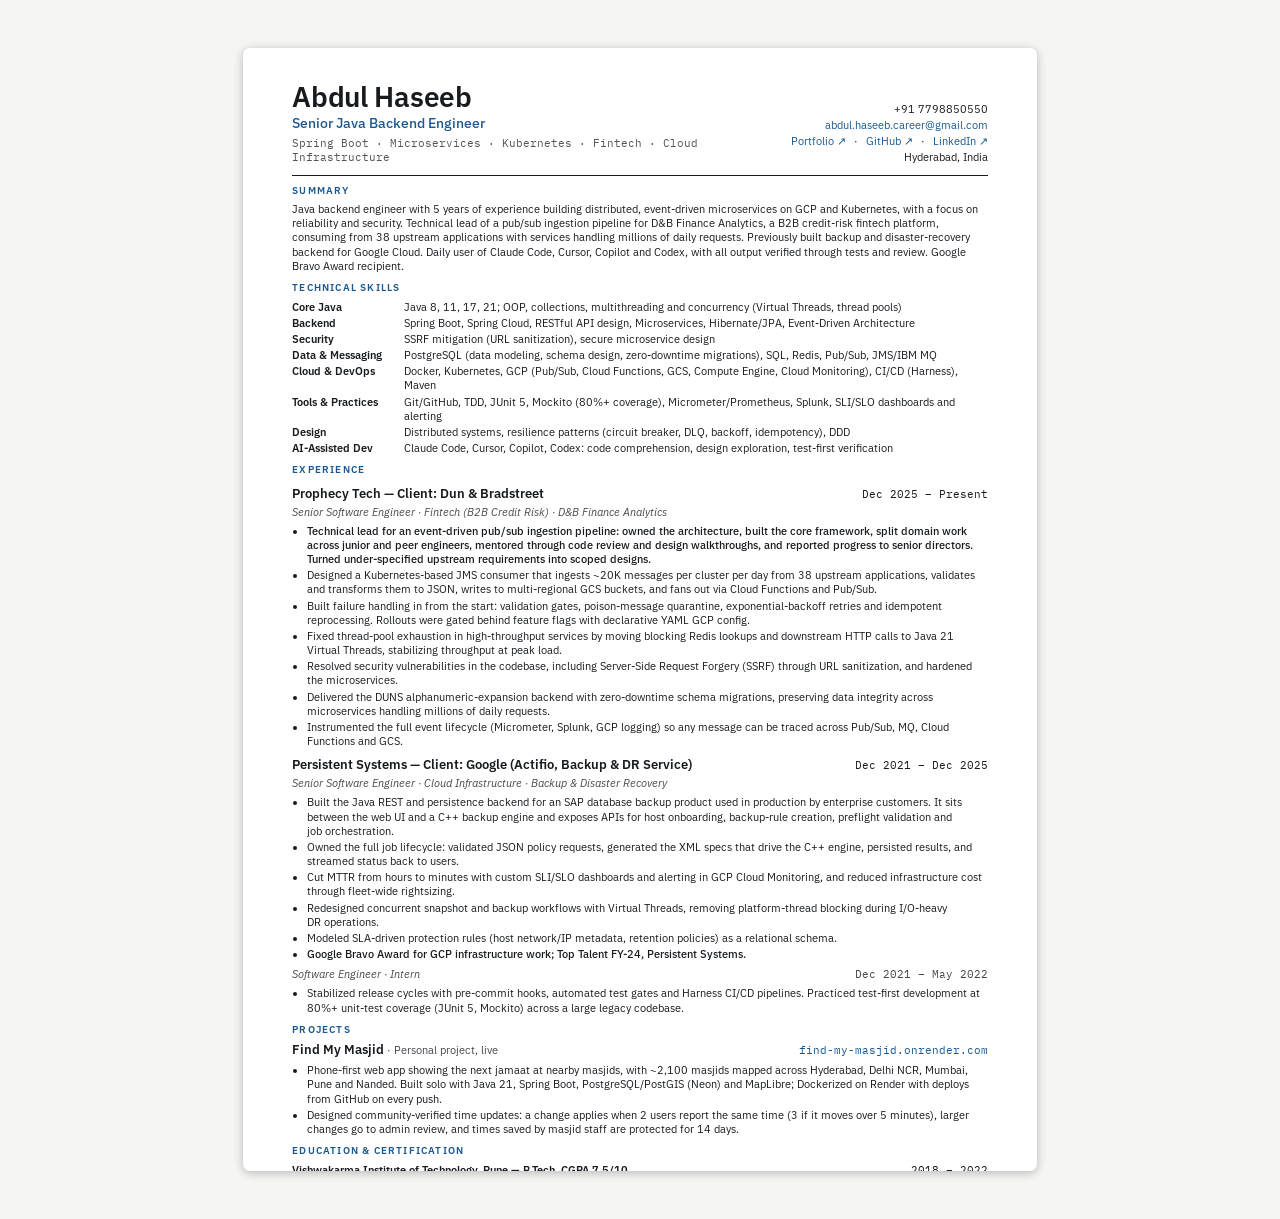
==== commit ecb87ffb: "Resume links + same-tab resume" ====
--- a/resume.html
+++ b/resume.html
@@ -367,11 +367,11 @@
   </script>
 
   <script type="__bundler/manifest">
-{"bcb69077-329d-4400-8a99-c6a8ac4e7228":{"mime":"text/javascript","compressed":true,"data":"H4sIAAAAAAAACsV96XYbx9Xgfz9FmfONgZaxkLJsx6AomZYoS+eTKB2RjpMoGrPQXQAqbHR1qgoEoWVOfs0DzJlz5g2+F5k3yZPM3Htr60aDohNnPp0sYHfX7VruvvV4zL4vzJAXC6FFlYuhnFdKCzYcMrUUpbBWMGO5tkIzk/PZTJUF62u+ZqIUS1FZM16I63F9zaYbVggj51X22XjMHqlaimILxoi9FkO9qipZzVmu6s0v7sYvuVrWqhKVZWtpF8wupGGXsiqYuhJ6raUVhi7OZCn8M4KV3Apj2ZXQRqqK9Ws+FyxXlQVI0rBVxWczkVtRZKPPxnfYDyc/PjtlP50d/3jC7ow/G9+58xm7w+4XKh/C0Afs73/7Xwx+FcNC5StYITMLUZZspjSrtawsn5aCPT1/8Xz0GcPRT569PjsfsELkshBsodY4szC85nNZwTQR9qpmM60qO2BTMYOdnq5kWchqPnHQhuzJ85c/[base64]/[base64]/6c2QW3MNcBm0lrgSW7acEWHd9jvJSXImAVLKPktduhtSzsYrwQcr6weEK8greWMpfWU6h8Jwbs5enzP7aIay6v4kEJBHgqrmAByNk2aqWZWlfse6KfVSmA1BZcF8NcFSIg4FJUwPUNILVdIMm7Q/WoeybfwbKWqhCG9bm1Wk5XVphsQq/vV6oSGev8h6iutNVc2glSEYAqVG5gFckhECj/Dyd3GPai3LAWewqjK750uxQRxv/zpLSqSmFMxI3MbZuWorLIEY/2Sl4VJue12AvzBvCGA9cJNz1CFnbBxswd3NaCb3mEzcnieSI598VoPqKXHO3dvSurPfemo72v9uEvQu27d//P//5qv7VvyAQzR9tw8M/OEvbaM24yjpsAzVm9Ek0gCU70FWosJWghLW5A+MOto2MrlyIbNQEdVxvGp0aVKyvYo7MzVopqbhcTVl+PZTVeLsf5clzbcZ3jwHPkJ16D4VWlVlWOGovwJAo4yNw8FspYxusa5qBXFUyA9VE+LIXlzPI5CF1Z/UXk1rQYKau5XbCcV+5+ujC/IZFVekJ4WTGTa+GOMEgMLaoCmLiqGIeNvmRTnl/OtVpVBYpawnqA0NIymOVlCTBVWQJdEGfv/6gUCJ7HKjc9PEVE3ysp1tkhQOkki8hYHeyc60Q8uyV0aANsZfhcTLyst5tSPPD6zaRStj8pxExWosjeX0kjp7KUdjMhNvzx/pgGuNFBL/KI0Kk7MFkc7dUHew/+/rf/UCR3RM84HP373/7j/tiNug2YuwimPeT+uDWV+ybXsrbM6Pxoz98b/cXsPbg/plv44FOneHoJxNZKX5oBsMRcCyvKzYRE1gifQGTCHX95esJmq7IcTkuRiulUqi02Rua8JG7VKcBYHzSyhhADUEGOpSIsu70Mg5cBnC5JOmKnyi4Q+xAPDQquyl3zch2pn7NKXNuwtkmQ/igDl9IYR62wcdKwR8+fvXp18rghQb3wJJ3fy0+/3U6xUCBLgXqTTWqIU7juRCoA8lKVnYQ3SIMa3DtSUbisQJ4UqurR9oIiSCuUFUAA4sKdWlWgrfdx86zmOal3a1kVaj1AjcujR0aTrVDoGmFpg0EygJwl0aCIVRCyeByW1ohyRgZJ5HcwK+MlsN+PQ9AI+MoulBaFB4o7cLC//19hkUvBK9RTjYnMGOYljd8ZjeecjVoMVq0r08B1wifH4ZB75AutlmKAKOgUPnpYC35pWJ/Wzosiqht4a0hm2ZjPQBqN2GPc96VE+dzYDGfjeMXAIxTuIC+EHs+UQrO5VNarKCiUU24abEin9f4LGBpbcj2X1dHe/ujbr2W1FznT4uDBubSluD9eHMSrNTClqSo2yJvqf5IrnYNjgTR+tuTVCvXwuRiibYk6p9dXdlui0YJOjM8zy6sCTpqObbGZS1GRtmhY/4KuktGL+8mvlCwuAK1ncr7SAjljIdi0VDmwSbkk8xaQBU18mM4hu1C6XvDKjB2NqLWZsK8uMsa1ABFegpvDgHGs+VzzekEgQITWhixo5IBVuRmxl0iwDk3hMY/2A8QZWc1NYKdWsQuw34ZrzesJm/KSV7m4gGEABA6I7LvWg7UW1m4uDlniNDBswa8Eeye0CpastBukDqPQsgwQgB7Al1HCAteyMkGFsAvUmrwOPfHG/TvhtUfH7z4wfo99YKWY85L1/YLoZjZiT6IqTWJ/0tIEtQCexmqt4KiB76iq3OAbJJi7wrDTl+doddiFkDq1MFuKOLEqQqhC8lLNg/43BwZTmeyQlQJ2R1rGy+A58P9g0WLETm7UWyYw2AjbZEpbgJAzmciPZFWJwlk5ZgH7jbN1gs9PtwkmXyiZC88chWFTBY4Wh0cZbtKWIPa+hwBkWySP2Bkqy8MZWDtgmtBiSBWAXyjX2rNRy3qF2vicy8qAFcuXgvF74A4aEvghgDeMF1cyF07Ndsxy6M0R/7cTE54lBNUf2DNZJFHDbxlMUUkHjXnmtH/AM+cxGiKmOmfNy9Pzl15ixX/OImtqCCXfGIZuFWA+PAccQE8k2SPuNLf3xclG2FX0oTnVAJUGfIXndMhtuBatQ+rnorIChafS8h2oAmW5GTCr6iEv5bwSBRF5A1+aMLSA8zSsaf/w3K68P8Qj1Br5NL/isoT5tO2hHwDLlitj2RQEoD0kHa1QqFfkC17NRQP5R+yJIv29dVA/Pzt/+vKnc+a9wB3C0r2b5JYzxMNGyQo9fxUDAb6h96kZaKotx1FrNz0bIimYHUaxuMeW/[base64]//T6+Rj1LvTV+tXKKvP6xFJdOY5/JQ1wBwct+E78JgIrrnkBaDFiz0BmGnz1pfG40fAUrBH3ZXCaApsmV8cF+DreAMs92vNxoiFo9kN8cu/tReIESTwlwR+CvunHTzz/I43eP4+LnQsFMmiDb1UznAbMH2wbVQf/Nk5sCnGkWvPcSvDczJxz3+MMaEVkzTg/9YtVaeUwV+VqWSHFTNCxB2+ii6CF0i/a9Av2JTEUf3XO64ts4K0wWYjhdIOhATYrxfV4rmURQAHyoxIEnmwCk74JjWLAXVR7Gc+1Mo6hjcL7TM0hflKWF6CLObbMveYJlFi5JSPQQ3ax2NQLUZkJrFxdgNEkCsMuSl7NQZN2AQ2gBrssPcPKkJMYVnGt1TpMUQteADtw/[base64]/0gpKWD2vUZhbXZyenjGOb+rN/P2NED9v4zVL2NZa+OX528Zkd4hTnTbMLe9H43+lpWvQHrHRzIqvd2gLf5Pbh192B/uYRbd7/7drn099DIa46850d+PAzve3R29svzk9Mfz5+yIzb+b38uvuz/efTn4svsYb++/iCrD8vlh3z5obYf6jz7tzEMHI/ZTxW4J4xhoKShW+yKl7JIHPLBmKq4XWlesjXfAJlgJImARD3v0EXFpRFOId+vrxmKr+t+Ns55mfczL2G1QO86Z1OuHaRqtZwKTfwNvasgA8MSDZ+J56JiR6x/NWCzadhxxq7wIvvwgfV62chqueyDOxwVdLvSFTxwdMR6+z32kPX26+semyRbNoIch/5Vxh6yKzZhs+mh39zxmP0spv8uLeuf8RnXkhQYJBX58syTMKUwZE7UeB2RE9mDhQmAWopUSmmG9d1rpqs5O/j27v7XMSpBGtxwqnTl9ukKoth50CFMt34OEgEZItpTYF9qQ+7UMB+0vCnAmy9EfkleTL8ovDRhV6IqlAb06B3XdSnYIzJK9YDgPKvyUS9YbiDX3Vpgq3ouYEEPwc0fSlldxlP9+d9/efX62ek5oC24e8RY0nFU/ErOuVV65CZAp+tOJcHQv/+P/8nqa4c8ZKeGyBIxQODSOL8JO5CAQN99U18DkwZIrxFDDDvlp2TKe++vx7e1WpWFR1fg2yCzkAtyKxg6beNyXv3hF0f4rL6esIMBA83yu28GbLmE/2djdvfr0b0By8Ofo6/vDVht3Z/f3h2wOp+wg29S8rbq1TXieIL0dGeJ9N4Hgn84cSSfddL8SFyLvN8mkyadLNlD8LQZ8aRU3PaXbw7eZqDB4areLN/cffuWTWCrHIVE4gTPKHHJI3aBICcYhaO5YvjRCS0tSm7llTh0dwpp6pJvJiRq/dXxHfazj4gGeSa91uOFu7eIB+AQXBNj4jUpr/TPB1v6dblyGU5OJGRgU1nBCyAfY/kGDt2/ijwnQIMRkPOYpDE8xHGN5pPT54noUoV+xjUTxTyZkROb0e3g4isjkCX00FJWNIUJMM+hk5CHyV2y2iYMhay/kUYX/8vs69nXs3v+llv1hN37XX3N7t6rr8MgdQ3yGW9OlS6Q2YS7M1XZ4YwvJcS3hkiiQ7MxViwHRMsveH6Gfz/BtKu9p6K8EsCf2KlYib0BO9aSl+C5qszQCC1nHvRw6P3aw/WEoYDruLWYMBCWHXeC4YYuh+YDi0LDyP24TLo+s93X4fmaFztGNO98xP8dEWJ5BHendcV1P11XFs4sWJmg7Hcf2GzWOJMFLyCZa5/dra/ZAchSPZ/y/t39AYP/Hnw3YPujg7tZHISHp3khV2bCvr3tEQfUaE2eppw1Fj3T4IB875cLsaZDDzJXZclrI8C3R78O3bDxncT9SaH6fsNHOW56KF2aAjhwNRvBGPT3EvmgwzC1HZ3zEFm9D4jF/[base64]/E3GDAgJ2g95rsCy8tx+NCnQlybi7ROej6JN830G7yVZ1kTCkQe2g0v0tKtxvEFx8b9iHPp5o9g/L1pR23SUOYSs71IA5W3yA68BiQsR8aDe1mCCB+Xs+e2Di0gdux3x2c8AbmdkO3rg/YO4/o7tfh1kj9gF7UnrIi7+sjJ0Q+gVOvxbTS2mHn3ywww9xu9Oi6DLq4EMkxSwLrsehVfWEHWix9Pzy+6UoJHdU4495GxFTnHEjkRsATTuPT0yzDlYDefhLl1SG1EsmC2Yiscgbg7ninMgxyYFEn3u7DydtyEs0V8wqNYiQlCbCRyKnkSPPBOqVWYiC/XenPRXgKUJ+XUvIN4nMGgkYUgNUFXjEq44wQcJJyCEjK6SNCKUfxAZY9+QggdhilqhfW1s9Av0At2Gw8xFQFPAR9p557Sw5l9tQ8jZ3YJ/[base64]/y0pglpgLU8t3ImOaIyAwcVJAaweoyayRfuEneXC+GUKhBNQmIFMF+qTgSAoJp1BIyHFRFblQOZuJNVvKspSqsgt0KoR8MLKBkSjBJRsBTUteXfp8NkjpSQJETrdAJWCIboh04imU/nZKgsmImwAKlSDcJZZIoPeQ5X9dMLupFSaENI4e87JMSAVyLrtwP330BCdKmRiU7ShNQioTTJAEReIsVzWSxaoKdxubiZSYqCmUI/P85dmJx7fAhJH3XFtHCM4ZEyFR5lMv0WNlVYJ7BrVAfwyyFBVg3lRgIEy62E8KyUdmRuwY1cty2EoVm2CWWCGLJObOQ2ZAgyiFBsXVlVog9QO+ghXjLVleInwVcsxyYazeDNqgptxQBpHLNvbqBMUZ0A3jwFrF/nTy+uWAwmcRQtAxXK6/XSD9YojUJSZCXi2hJQSvMIesFhqU8RarQewAFbg7UNgzYRcBM9J8iQZRYo0QLARiW3iw0sVL1pJUS1Qrw/4Tk02ETVv7wi3o4tm7TMzOh70Eaj296H66rbt1PPRpOdap40ShtRVuukFskUrUJbo+NqxRaYdoTQarrWWOo885bgE8tQaPVvMSWndZUBf91nUMXnxy8A47/2a9cXyHvVCVKqVdyDzYSxNysECWQB4NMjAyh84epUIrHmy3meZzICZU0dkUBABHE20JsTngJuyn07NHx89PHjvLlOVK6cLX9rAtYxbkJ9LXsBEbDkY566eILQYMKhQ8oIN7+/vX3323n7E5JG/lZKd7jQB8Y1q4DEHSMbt1v7bmBzIGSB+sYFTg3IqidU5JOUHz2Hg46KzUK+Syoy1mQmkqAZW4c8tFo4eiRARqGc+LsjfC3qMs6efGDOnUv3JZYyrxJCQTskmWB7dqCSoZqhVRs4BEbAh/1SCH0EvtxnkwwOU8L/[base64]/iN5lEitC96YVYWwiy20J60CkN8Js61kgQ6c72ONil5VOUoCRNNsi6R89gWgQ0o8+LcrU9wmMzxOuBXfF8Rlt2XcIQe23RE3iI7dXlySGG3J0BYK/n5gnBMipv6NoiKyc6UlCg2ralaKme1wudpiEH4uWqY/JhdjzuKEhpPXfu1mK6uF0NL6DYi2bGKoxomi5zwLD3dZtcmqbPpw1AfeNDLq3maD7vsuve4t+EJavqpdbqObPCQu5NTwKaHrrbFbSWzF/dVlrTe9+wEzUKhHIX+47ebb6eBLXXw3utpZ25fT4YvxSSPbKXnoiQHXbMOevRP9P0nRgg/G70hAA+dopbB2tsoTUK4wh56RyMWhBrug7DznU0I9cFxyF3R2nM6llERYzUQ/dOGg694lPJLg4VWRKMxuV/ZHX30t0WoDOeuKkpRasqmwa6wA2JEEm9gUd1xRUrE5jIW4lUgC76mpHzQK2j2y4iKoJOM1cUMF2w91IKtXECWPt50bPrqeuqgTEii6MWbQ1lKJfNmXLYqueZFlWYLfXXT9K15DhN94jQuUNV4DYVzKBujIQPt+K4rQymyAmrcE7X4xmypHqQ/Zba9XpWhnSRjKHUFnw3rBLRUhfQrpKO3uh5M/vjx97EvLcGoHTjYqcMesIa0FavtB5luTYJCqyYWYeiSRmgzjJeTlbag0hIop/EwxA3bb57i+JC0Bjaloa2W7EWO/vnbH81uhCRvu4E8NDPrUfHdh2D803xvx7Vbz3S2cEi7fyq07ZGSHHqJYxR86iIooBLYZfGv26ZzYHbY/uvd1tmPKEdzOiSdSc/fEKTH6H5n7LuF0m0VtW+kXlCUCxblQtox5qQLTMA2m+Z24NFNaisv/m0MJwhTjr8VxqIjqxwW7fJU3PbBnICsOxTP8IEyDXzQ1+JWU88OfDdslveDGvvXqF/5fsBmVTiZgVrXQ/ajKQcTwFw0C+oj+4NbyfHGGmkH/PWrkE9ZTtah67GNr3FLBqE0t1Iy9WNFEX9LyNWWuzVYVuQbDcT3ENNz20y4RkcCafCGKVSleCG5WWvSzLIyesGpVlo11ju+QWCW3OvrEe4a9WQ/Y4u2AmTV5ELB+eEd7hGA4sZc+6Szx0QME02yC0GhyEbK0nFM8AItWbWCnNAERlYJfcL5n8p1IzohSk2gKR5SS+aaPWzMXNqBVn3AoC3lR6jkkGD3iRvSzt3AVR44oifOwATusnR2Fre16Q4qAWTMBq/k+Ou0AtnfYxPf4vocMU/uLNwdvB7TEN/uYnIW/U/thLkgBwzDENgm5NLeuWRN9YDE5oFOyxW/232Zd73iKR/mrXuJorvMtB91veYGEDW+5BXzHBbIB61GeUA9lQkD5Vl5KUsYCZiShP/i7k/o37EwE9IPU0MBTtCglBE9mrO/iQaGkE+vgIRlZVphnO0atAHsPYXcgCaUHDlgal5hx8IdNseJc+c5T6MBIAkVsvhIIPcYxf3EreSLtFlWs2dFNu9ZkkVBFsSrLrIn8i9uBiAfcgCFnrP/5Gmjh80XmzzEypTBPTHyE/Mf+OhuwRfwzWt1uMDz6gO2zL77Ax+DnQzrAAdzDwW+7OF+uqgp7mD3iZQnbnOwWTtOxU/RxeFaPLqa2AAAFlXB3+3pDcW0/ICrg0Ofi2v6sef3Y5bl0P/VyXRkE9kJY3vWmJ6ABwDR2PYCjqXdP8xE5c+zrl6XKgnAaOVGMtwaJ0mFWU6sF9IvSKzEgb/RzCUkT/gIH557Qj7nl/[base64]/9eV0JszUQrUEHt+0r0mp/MjUxR6Ex4mEwpU0XAlzLtxNdbvNS7HAuzGZXI3kxOt93Y0Uxq6oPT7skjyyNP1QWekZGlzYZ16/sPmWQHDDpMhiA98nsEoh3z95IGPye/xmB1jxhHItcuhwWhyIWZCY4zblQ2m03WdmhRTK22i65hgLdKWI8N5qabgMoABGG51LgF4FZMGzhosILaqoIwSC4cbi8bnbjjQMONesiJkGjDwiy+85g5/eh7d4rAtJT5rbP0N4xr76RkHE6URCQTc3EKABgEuuDUEqmCHTMy3bOwRZMk7TE9hBGrTYgmpPNjhS1rs7gdnW2Sjxurdqj1id4ieG1d9w7iuVd/wzl+z1zeO7NztlA8H0fUIC/Jvpy+QdvIb6Qn/nHi/jawJmk1YUrRtR5iQjcV5vsqDxUY6//Y+VoEkzXIaD2FjriuuqY1N64lCXvkuXghkD2qr+dBlEJV8KsqjvceOTPceJMd6nzK43WCMkuwxrUpxtFdDHrezvRpjmC/GvG/1g/t28SB9f/C17T24D04XRnXUzmUEcy+VfXB/XMirB/fHMHgMUMYEsfUWcC+7txT+BXBtr/FKF7nauuhm0H6ne3MR3oxvab0ZWwG4Nzfh2s71Oc/S1vriW1xzgfiOMW59coo45qKFcq4yKEGlFpclb2KvhaqAKc1hLZHUgyd6TQwGq+616/rnhAklu0IXTZ+t5XDWhYyokphilapKY+KsBOtl+PjlC+oq6KpmUReBYhZeyndiWEN/ZIiKo2ZBbTYhP4Lnl9EaC0S/KPTTAZtZ/TQS2XjctkRjh5R2bQMlWrSaL0Y4zYoG17N5KauViQWDletrcy2MC8zMOBwE5hAmoEouK19ad8VRtKIX0NXe3Qk1m1BAZah89JDdYy4H0URQFIKnQBOeAPED42ZKFfVaDJfElcyI/[base64]/Dg6cJXb1uqFI131vsp4tRImieQvC36LmzeEORhLxscr5cE7Sc99iW+bP8t+5L1DnvQH6L72UV49uCTz+Jk8Hn8NbIK5XH/XkYjd6kQDVY4QjYMVtrIqvm8FP2ez0foDdjnn7vVhU0aj2FTBDSTggxoSvf1LTSa3XKoeUKvkVOY6M9AQekdizlP3NHxwGVkOPLGR5CSXCMqJm2Egx2Nkr5QIaHYKd2YuIe9jtg3gSFEPhAB3cwQgG2aJrFxvQvHD1vP7cTn9oPsCKE6DISB5D/qw9UxXMjCUX+TsQl6E7+9++3db3vbImsEjMenTh2xHgqZ9ylSefSNV3qNghtEMK63kDF9ijC8uQE3Dlg0B9BO3DjChYkaw4j/7BpGdZcwAMUccimkjPq663Eqx8THQR5+6nFfpRnhQz0/5gH08Ezq6162a2q+kDO+bcfgj70tfeL72Dm0UkMK+EJ6gkPdxy9fhEg0JoUFheM+KoQxMvJaDKlNCopul7sBKO4Sh0mOovtDVr5KABNKmrnZd1gIn5uck9OZnh7S09jCW1CnSC8OIVUcpwe1cQFOSFHGMHfaFVw2O2X4VYSRoDfQ42fP/nSC9TzUc4+6nTW65T47a3TAp1TqSQDlY0KJK8PVia6b5RNeC8q8BgRcOYChIUnkqdFez3INSRiuPavYrpkMcPqt4FXsLkiNBF1CJ9aC8JCXyueQz5qASZqquDIS77lI8grbhSih92AA88PL86euQ29F3+TQeEAZdYHbbulfqaRHdZJNyMRSWtfdG/[base64]/[base64]/iMN8FQKJYosOAfwU4YEsSSIHpP1JKqr8SMMCaTwgSDKrfffmsAgA/IX38k89MBrYM+/MMIfNZPtSP943FXMz/A4GwLVlZadHb848WWEgHWJWt0UXG2Rln4bZUsiRSjb3eMByaIMarXKzVyLHJKLqY6fCsgdgpFDhHzJLTgok2/KpFC0rC4NNAHDdrlOPyGxkrRzCbUSnD2nnslJqel4DDM4vgfN57ENc+G/FdW0piCk55pYGuX6MggtrxIsQzmpfPukJuYEQKdq7V0DLafXhLL9H1A9dC9jnx8ddcTA4bgeR7rwbgZgj+BPenXdj4k9Dz3hddsGbJcFwGJm0aTDjZFYw7/BG+Ad6fY0bO3fBD68oc0Vtl4QHmiPhdG9lCJdDmuzv5fdkZltPdPapF/48KCSaGVXRrbBnNfYFguzRCnN1TX79YCo3Dbp7EUtNgqIHUKPPGoYDPXTj7hLBme/P3l9/[base64]/EPcEsQZbCu1AQhrhsQqQNGddGV2NJPHzUn6lAdbCdCivTGwbkQhNGQnLnObukwcvz5p9BpOGPX60vfejyI+UPIXX7DPGzIBLmxz8uRylx85dQ43ZEJ4dyoK/Gp2OHAgEzjl+72YFsxS9kdZrEOoxdMVWTuX0GvPf+DEhUHAJoc2r4Bt2DbVQh9HaRcJnwgeA3AIorMQOVz6yTnAnC5+kqgBjrG4D2fBFysJKHVeLzeNogLP4jDRLmVZzrpg4UtWqFSQptJmFoA+WNSNBQYx/z+ZjVUKv78JJh3W2UP7bZWk/1Ebd6LTts8BtYlSwjuhMTZqG75brkeymIDTSEXb5VH2vLU3iMgR42t83vRSRp3U98VGH3dT9fhyG/PAX8Ya3rZmaRb2Lh5Qk9X33U1J0tTz9HK7jKtx01cUtKvlk7o/X++Z3m3NdXEwWNwdLL4aLO4NFl8PFt9A9RhW7aJ49aXa7WH0iZNBrcUAq9X+ulJWDORyPjBX84HVAUqz4rsNph6UEioVu7oRbz18h72/RZ+iG3odNcHB5hZa1cOZLHGlWzvsX/bpJ9szHbA7kwnp1PiTVJX3jPtUsWEhsNRv+N13pgEpeWKlXRuz0f7+QfOpxtviEGkFjSF3zYQd7IA9k2U5JM8QEtotYENpImQBWTEJVWXpMAxCytbM901rmzo8y+e+j4nMY4YaSLhgv1Lzc/eBmvAhmwHhVHA5IeKIYkzIBD5YBVYferiKDX4MmPVDy2lvPocsswAHJD3KaJ+el2Qig172J6HVMPnIDX7xYIJysp8l3dZaX70JwWtU4OCDBaH/NDijD8Nyh6W4EmVoQe+AUXpg0lzTVT73MTwP/vcsuE/QvZiElFzCX/QYYlZJaIkf/JjYZJ+0ej4P0TWK+lORuFXMWC3jZsGnRrz0860/oKw5fG3TiooSt3kav0c/ffQB7kr+bSQV7fLvdWUMZu2so87svpt9fcHT1/WC9CHT8IN07y1kJfZuI3scIm2x5ex9/[base64]/1XUkKSJfsPkQIcwY2UkLwgfQq8a/Bcx+c2Gs/lMTQMWug/SU6/EnvPqQcy9l+hdu9REw7OxX6zRosdnz52GlcWmZ+vDoP22+BibdbFtOth4hE3zJ30ZAM5f36bqiQsJ2EfPtxqVKsKxY25qfDEZ7OgAtrvSjboqIfZOcKlHWzVrISKlbRepbNKBc+ucVLmpmOiD8f4D815z3E4PGxw4zzKrvlajLTICoLU4QY4QiO/6fqsTDSs995GJrX38+DpHmggDj+y6BIGRYNa8sZ2kthIBV+YfMMTHfwVO/gdgMFPGPtpmaTvURLAxDApdRSZQiqG+/R19FKHz2YOwasEqwlQ+qFZfsoOwT0jseXfkld8DonQyNKRUUuTJlhHbQyN0pBSTdw/dz0qqaWCSoP/WriQk2lwZcrzAJ8IpXX7eC15/[base64]/hRKKMo6csorBm5AG2mTzslShD53Zt0XJZpyUyzE+p1rIoWZeola6X4s4et+/2swUC9eJmq64zs8nbsGiPj8MIPH2KCSTIXuK/WVQY73VHq0tQwPjbwhDQNQK4PH36twhGD7J3aRQcqN7WLqbp22Y8DcObAnwdv/[base64]/A5UnBxF4KSGFBBSVIrsMspfQGpkaORNEkL/DhN0WhqJ5jv1E73ih/iizL7DHhHWgmGIsMsZO1cK9x725s7QM75AKatdwRtw5m9g8ZHyb2CVMVSM5duqF13ON1SJdo1aB15Umld0y0ypXz143+qrG8i96+X9scsYjG6y8COps/O9JdSa6V9mCw5v1Kpms4viUO6HFW7Vng6JtH7qBVjIXP3nQbKBsWamSVAjUCW+GlGiuK47cgOkyZJza9Ngf4I7GChysKkSgNe/a21hqRKEHSCFrvGBIu0NhAWLauViLI8flapY3y/VbawdJoI8ppmgYJb3TKtmG3oHu3aRhrgEkCyrfENVQVv/pa6iqshDbW5lMMQ6JxOM7hzfMEusYg0zQdreo3/kCIq6xi1rcgggWoDdANdgb7qHF5B34SeQBHUqnb8dw3lB9WslLmN2VqOvRiI4geukSgAyZQceP/[base64]/3OrwE1XTIUOW588tK1UrRdXxQJ2e9bLgvIBMW79NkgTAl0S4NQCokdXmACLGG919Dww55xQnIpYulCu7m/3yVvo+I24swKlfRUjEfa0hcWhf5UYl6rVVyvRZsze1sIvmdbG8Kam9g08GhHRN91xjX9XkggaVfK7kgCiHpJHBk+zfLrchJ3eCFcrtj3aVdRaQKyhPbMPEVGyHRI9QkowRVDUGZjCU3/UxgzaiWFuNCGwyHEnWxH6sSn9hYXnR5NI2X+U6X6rYK/pOyXPQSkG6nZzAjrchcn8LkiQKSH8L9b95IOWMiHkJ3SF4od90djsUsfaj2FH8MRyYMD35AP3/Hxs48ZrOH/AqTP+oGzlgAA"},"e8953d8f-03ed-4dcb-bd24-d0f53a0e7fdd":{"mime":"text/javascript","compressed":true,"data":"H4sIAAAAAAAACt1963rcNpLo/zwFxPHYpNRNXWI7ScttjS3JjhPJ8khyMrOSRmKT6G5KbJIm2LpE7u/bh9gn3Cc5XxXuIFuXJLPn7Jn91lGDQKFQKBQKVYXC8jJ5v/1xe//N4fYWGVbFhCRxt5rmdTqhy6yKlxfDmpH//s//IklB8qImNEnrkOzTwTTNEnKV1mNyFidGK/L0KRlMc1JNc4KVzsJvvCmjhNVVGtfe+je+H5D+a3L7DSGXUUVOTxM6/FQVJemTvcE5jeswocM0p1BGq/pm3az4sagmUSaq+8XgvEMu6E2HXEbZlCLcC3pD0pwUg3OyoYEbVW8JzacTWkWDjPZIXU1ph8RFPkxHU6vsqkpr8zd2QWYB6QHwowt6c0L6vFSjWE4HWRq/S2mWzEPQGQevU9+UtBgi8gv9PvHYzWRQZB7ZwKIl4nmkZwJa/+YbQpaXCcxRRaO4Dmv2DSHDaR7XaZGTEa33odgPkNAERshqsk/65CrNk+IqxM/[base64]/UdZUOpjX1PYSPULyAbGwgktjEJv2tAFPTSZlFNe2RJA7TPKfVj4e7Ox3x9Zz19Kg21J9hTa/rzSKvaV6Tr1/5wvA82YqPQf3AkeCvWYMdxbwc0uvaZ5UzJ0VJ892ojoExll/BTPgbvWN29K/XJ4vBxuvlkF7TGJsZ86MazZ2mOCsYJX3glTCLWP0hT+j13tD3Xi1DH6/N6RZ1+33SXYWR8t+vNGphCq3n9iXJK7pjWRpT32lMljS4o5WTMKP5qB53eF8WeyQFcCmsv6293U9AusoPQqThu6qYHNRVmo+AIB3iwRQtj+tJZnPY/2Ye/R/mSjWaKrqSjIkshr8ljhxuD8egaMJ/csiEZLTmIBP+u65u1Nh4OemTnw72PvKpxP54zRmJkf9l7Ud0OtP4ij6+fpU7nCjATa7A7d6Dr2+qKroJU4b/9XmlIPj9nYtVPDiXDJKYfCTZpw81wify59OnEkuruG/iumF/6zWWXUVZTfrkVqAzLCri8y8XpBhKFeeC3jDY+Y0xAr0ujlZOOG2eeAGCOro44WgeXZyYA3QpYsKFdoFYy2SDY+TQrIXzkvhjNMHF/Cmqx34Z1eM8mlCJIHISUpOXczZv4SpY3jQuEvp5/8NmMSmLHHa9spWtzMkaRCgay5CVWVr73rIXhGVR+gH2tF8UtWctUagfVrTMopj6y8dhEh+HIHSeLHeI5wXmJyjeEOU2tJmxeQ+KQqhRoBK8fXOwfbp5cED65Izv+SzuIsRxkSW0uh1E8cWoKqZ50ouLrKi6k/TaT3PCqtGgE0+riub1Jnwg3/+1U1dRzsoIygQhCBkUVUKr3mp5TViRpQm5B8yLlbvgdKsoSaest1Zerw+K6y5Lf0vzUU98HBTX68UlrYZZcdUbp0lCc077v13Qm2EVTSgjLO6ycZrT25W/[base64]/9AOLUqRD87jlohdyopuDf6pHNIf3jZMKsTcR0KRx1bssoSQDF5+U1+b68Xh8Wed1bXS2vl1fD52SadidFXrAyimlH/SUR4ux8Dy7fuYLlqqiS7qCi0UUP/+1CgUaxuSyTlJVZdNNLc+C47iAr4ov1qzSpx701Olkf03Q0rnurdOIKIYnnJa3qNI6ybpSlo7wH6lR3UNR1MVk3aMr58MWLjvz/8NtgvSFGsdZKB/4vfPFoKdkQABLAlNGqy1BfxTlvo8c0rygrskua3MIsdYfRJM1uenPmCKvgigm/f0Enj5qzuZvBgzlw1YVgU+jb8lpJIcGAK+Tb8loPe1ywGv8bMcmprnTWlbNilMZuNSXV6qLsAWtndFjjH7918XzSW1t9/t3z7799+fy79Ul03eUs9XIlHru4vSyvyeoKzKomwF8GKysraytiSv8yHA7F2ll70Nqx6fG8vF6/Gqc17WKlXlnR7lUVlW2SmA97eZHspjBgRj7tf/h4eAoqxc6Hj1ytSHMSlSVbvqID0JcuuqyORrRLr8uiAjWEHE/XVlafkwtKSzIo6rHAChqymzwmYPzITMtbRUdRmjMSccMbYTUtQ7K4zPf5CU3SiJRVmtdKV/tbGY0ouSWTqBqleY+shC/iybrQyghBkxjtEDSDkVvCZUGaszShPRJdFmmiK/8FMCmKuqP+Iq8Vm5BbImQAiaZ1oVstdsiiktnwZzSsaaUQJBxhvit3o+R8yuoeoddguiLdKzq4SOvu/CoKCjBFUhVld5hmNa16BGaJLKQTIHaUG8Duralgqh2gm1CQfaT7ww/MgmnUmFZ8syDhysoquwdeWlNevRsX07zukdU5YIdplnUnBcwGcMg9YEFCA5eBxaWa5jlshiZcFAapg+9KG7IzpbyfSdPnu887O6ef3ryXOrMHe29nUCQ3t1L6g0IgOG1lpthF/vFa8opZf4ZKujqiQD08pBSVaU7rkEzb1OCcApo8HGJIH76EbUcWPJ0ap4aNJ8tpWFNW+ywa0i08wPgSTmAc08yzDjF7AtvI5/0dQCiEs8nn/Q/YIZ5jBAaKgM7hWhNUHW+c45hCpXFuM/BlEk0TSQmveSZjdx/1mT5vWh0CKr4QOh1hGErEdNhWNGVhaLOBGvMgzvvzLFnc5tw3bLLWgVswBenfyR/[base64]/ooasPmwPhzSunVlX5JsOwL2C3wRU38/xZ06WyGqgmRDHErLpgIVRkvhsOjA+CungdmK1SmhGa+o0nCn27JCjE/VB8CEdRtOsZuY4d+mkmDOYxLDtEde+l+YCFzTK7dI6gh3gdhZY6PLal6TvVt4Ijy5ONkKB0brRBJj0Eg2DoHSRlYAk3DB4aYzSJVRiDtvpSlNBVB77+6i83YJvS9KkAz90y71LWlVpQhkfVeuyVj64vu3v04tNlonlBN0GJj/Zn+RiDSuaJ7Tyx77NuoGATDNGdft5lTvEWvti7HKRuAZBel1W2iD4YWv74+Hp/jZ4hP519Kb7H1H3t9MnJ+Kvle4Pp09OFpelPvTx8+7b7X1ZvbtxnCz5x+FxshRsPFm2lRp+YvQvo4x1SMMTBUiQPtEOliCsq3RiUnQB6qjdk3OI/gofwayMZmzfAys3FuHohJG4S1ZFhQAr4JGQ/VpF5a/jIqMIo2mOtzFHeNzLtNoh3dWghTvoF9InwzRPDotyh17SbPvLNMrS+ob3YCD9xRVJGSyYuT2udAj9IhxizgKv7mwoW5ElAFCUgiIaCLtKQTfy8au5kGOwYXn9ft/rGStVkAaw7fdJZaxPXn9hbv2F1vp3gLdqiyU7D7RR19Q1G/yx4Ck+Wpg/vUFgsxdvC2ESujn8aqs1jDJmVMOfbfVAO/FaVEK71jTnwSKJN5f/1Urk6r1gZVH543QyoFWD+4yl8bpP1mBJWHR65j0DGWiR7pkX3L22RO3GMmosnBY/j5gLPAro+WgeBloXrnEySmiJh5UVwzsF5SmWkZS8Ig7u6yRdWrK9VDiQVEmUgENdWpIchrK4UTHwzNWDTbpdW/8U2PX7sMM1GaT1nCT5zCLDfBHzu2nh0EH484mY1vRk3SBQzEd8hK7N+H46iSonZv1A1tdEUvUNOiFriiZ9s/2CwY4pqFknspI5DQAtJa8FHFG5a1RWbG4WL3hBABSo03xK7SlcsIVyKnertvoy1EIRkSyRNd3zBokh8qnfB2c6/9NraIO3hBsKSdoBSLM7OEXKkFnL7usuLGsLBoVd4BhO8HgjdQFzE4ZarUIIeCqeVjxYjIHgRn/1hqhEelh+BO2PVk5OdCNgRFEqmRC/XY3TjMK8WQx6xxoNrTnng5rIEfG5QhYJ3OHJ2W+rtPyv42RpOXCmf9JKAuwWSYD/[base64]/IF8IIiyYlYZMoywgroxyjYC8wGLbIR3gyZtOSTBGRq0HlieAHMWCPePgXnI8Cie/+m19Pf91/8wkOovhV+KRwbFV0JXxUIvhIhLDKb/hTfgLrrPEJfspPIHaMT/BTfhoWhdEZ/pSfKqO8koUmHAVkbAIXhXFUcpuz/CIKgAYzc/SfP4rxi6AXCFzezusqpSL8S5RTUSYpBpKr9P2jiw65PMHT/dFlh1ycWOTd/gVk365B3yKPszS+6BGvyDfhL4FvkcfjKB9R/gH/VF/SvJzW+OED/KXK2XQwSfmHA/xTfbmgN0lxleOnn+nNVnGVm9+mpfzyuTTLy4oyJj99gh/q66SYMqpg7sIvCyp+F3DxqwEZv9EcPSDy8zb8tGtkNLqkusYO/FQ1hkU85ai9g79U+SCbcqhvs6mGlxTTQUY1pbfwt0NvMK5d1xOaTznR+e9dmk9tvCaFidZuYWCF38ELrb+DXcP5LiaPfzbmTzj7FFU/8d8WXUUdQVlRw6Ct+K5wFDUsLEUdPQOikj0HopaeBVHLngdRK47ymGZmtU0scesp2ohaFnVkHUEfWcWg0KioVYdlPa04Yu+LWnWKpap+VrC2BjsFm9eiLqbxmNVRxXE4hJ8H8NOuQfNEf9/OE/uroj5+tmiP3w1qYQ2HVkkVjTQKW1U0sjGA7xIB+Gr2z7/JieVfzVmF73pK4bs9n/BdTRJ8tmZI+fs0em9kkY2jqikRVfVMbFUt5ZW0636QxZp+yo+opkCVAGRTnMO2jCF2/kbv6F+vvWcnX72jf3kni97XZ0f/enay+CxYVD7GD7uf9vYPTw+2d96dbu7sHWxz8xrs1vt0tH1dig37lX/d5T7Lr0ks/gp8jyyJ7paIFyy/Fvh6o9Qz5b9WF4Txzj9mgX8UdX87WQJbn2HwO1kM/GO22A+WR5ZFj2sgm6BmQOQx88HBKLU9aW+F0CQZoii2e6trGS7sn3YIKzskR68L2MXAjF6SJVOxWcLPOuQREV0edYgfY32vC6OPw7rYKa5gRTEKRzKweXEFo3EukmNg1MIe/oZTSQv2bbNjDqLukIgj8wqQqckSiWAqXr9alr+9155Gp72z5Vdjmk1o7R+zr6+D5VHaId4r8Bxj6ZNV7862x8u83jFbfC3aLqvGr5227dNoGAuEr6SiUdYhUZZG7MQI8W1oH1rfv4OKxGRnz3+1vBEAdaAPIJC/[base64]/gUNDyzuwg+07OlSee+mLsHq7i4YQIubBcwoFryxQG/MtaH3pCBQgom3tNYJNsPVoVs0XC8CPkcQqILBkpbdxKCVuompOM4awmw+0tyT3zX5ldgzFJZTxuMGQqPcGMXLQN7MDB6IQpqLWzBJMWmYZAGwXkpdbspd4I2QGlLBQW9dYzxRlUZdftXB/YTz7AWBMT3zJkhHdbjWGWtiYiCFFwgg/Cd4Uw1brbKAqUbDotJNYEd6V1RzGljoF7nXgrk6s/NbuRB1VeSwF17Qm6O1E3t34sVi3r4N3MkxVi2f9SO8dmuKZD7RJ23S5NZs37GZqKO5Vd2+AY3zx72Dw9ODw3/ubJ9+2t/7BOrw8iL52+npp8/726enZHFZGaSOuMoqA2ilCgths/LvCoLn5I+6kMdOj0dTy194jUD+wKha+YNH38lfIg5XwQNFflhUE9DTOAGUZBzjiY0jdgALysdlZctEMIT15S0r/C6EErq30eYvVQXRuieqLQjDor6kZTTXt7N4Yc9xGC5EWdZq9RRKyHTOlS1uKmpR6gCeu7vh+oF19Fg93JR3LjOE4wjkzCAaBAHgaYV9WKxn3SybmhfAYHg9Y9htusahCOVCJbdtN6vLzIjzc2OhZCSY3GKXlxdIXjA6GVW07JEkrWhcd/GSbxd66EaMpaMcGmP9usz0FWBD95bHD7071mX2UTvtfB0GWUeTEndkZ+ODbRH+ObwpObd8hJLtne1dEBof97a2TemL1VnzyqjYGjsyEAPQWFoKGuLDYJ4Y+Abh4cUS6JYFAk8Z/jgLAFIobv5YcV0YxM11h6sou8BQsYrmZn0xT2YrHvmC19m5IhTX18h6EhzXngZSexpgNR7Qg5XhgxwWBxaenkZ5XkDsF7jBrKmy42iweoPDLOy5ymSyl2isVBhNrBOOK186AMWPRdMg5OHZvj/go5DiITAF68HOh63t0w9bp7+82fm8rUJ3Vro/RN3hye33sycqXGdre/Pn0829j4f7ezun73b2fpW1fbjfMfzK4u6wqOA/sDVps8JXuREHDqw3n/+hQMjF8ZVfF/6KMuqrOnd+5f8JnLiglG3R+GIXIsAPo5FP1RkcXUlZCMGi2UetwKk7BG0xGDLUoNHMViRo5lyXjmWwcBeM7N1RVgyirMvioqTiKqUXNPpv5QAYjOIC2ipiyijlqjJEnWXzGMG/[base64]/MekyoGU3hdAgN9hZu0YNoqNrViHU5nS0aArEI68s0q6DA9ZVC25JLPIUcIJagSItxERHpEtJqCxq/4LHPjzcSqMCX4FeG+nFrWpnmBvEKyZp0r1iPVBInK89/TWaXnvrDaDAH5zhMcgY+sDj9opZVVRgokKnEeyL2rtQsnMRzbLBEe7x/ywRj+MXODg4gSSN0NdbXOOYeofZ6QHsU5hB/4X7mFkje/6AM55QAUCEgWfctjzVEfA7fmyuCsCruRKiUfD7kVEg2xcRwn4A5XTgMkf9vmVnjmjhEnaLhcaWzFG4xL0E5C3qu5fWWB8xpwgBIscvVeeaUsjUyE+X7Uc3Db8lPQJXbmAX+zlNmC/qpsnP9Ibh2V/[base64]/vEBC+/ri2uPuilaqYSThGZtjZT2avenL4Y5PRp15IHPqiH17auoymnyY5GhSfNOtclgnyr/rG5N+8jWV+PI0Qy5mQe+boSnp+ou34YH1hzveAUWNbQyjN0aF3GEvlFCjtcya4DI0BYv6LPIaAg1fO9IX7E9IdBRAw19+MUdi0hs2heLZnT7fH1dC4Z1d3nDjFFf13NN7KqC0AlAc7LrEy9oWS6OJby+rk3haBvuAd79hnvTbC8lFb1B6GPp52oTPeITCiAykz/DMDTM/qU8uNq60YKPbgA9vtKNamveAiiNnZNfsOkbF2zcSL8FMesqkcTH4squJeLspIUEwqk2gPdaTAmQRrGoumjNdGAYN3KcckI8iCHzOo1yIbJTSNwlrK88iopnJiBWZgJPk9aAfHuLbFtK7lkiHpnNPKeipYfZoYfEXcpOU2ADp2hOpySnl7SSk5XIi/B8A6YJiRihk7K+sZFzUGthcxfjdjq30fgB9BWZMBrElWMzCs2baRYDGmsiZb9EWZpIccv1IztJ1qXDOmo4d+3qKezql3Mx4EsAVQedsosXeoOiyGiUt93JsLoXBLyPaEApaUy7NOxonFLtotPaeS3pmaWsfk9BgpqG+oY5A6opu4WpGERMXCFuNImYaJDWdOKZbcCa/[base64]/MkqyyXR71WgWLq5ZY8uYyyB4gTdAS2yhOY1328en+/ULiMsmZj3rsEs6Ci6k18xNegJQvhAyTJA8XCJXett4oEU2OCVSwRf/qUtAqCSzGkBjDpmcNT6e9k7FZOMQanWcUmWDtntByGLAbJ52wXGFrB783MtaXb4plCDBiEozagzP9ugLKOt2WGtuNG11Z0h2XiBlfEHEa18hu0YWFVMOBx3lWg25lXfm7jXseLrt3muCCNAByYG+M427JT/jkLQQf0MHUtgHDjkmbA01OJaE+hbH7F2enxSbJaFaxGh3lPk29jnjtdLZ1AuXTlBmFZ/rX/eoT+a4OgTXs/[base64]/XN2/bVm14F/vPH1L1+fBDLt1BRHfs6uMXX0OfP+fxTskDCPhxB8SFRzsPxL6Av9P7gZXN+xF4wjptPzSAdzRXN11Z+soJNiAVi2kdHbjuBVYcoXP9MbjIswoD992ua937jLDz5XhdNdbOi/Q/zYM/vcmLPHNdhZ+ggM0BsYNSTToTu8/zbNE0wAqJeRbYLU9klzQYD50WgdWEolJFpq2a6msFMBkABrAFFBJGdFlGxf17TKo8zna8qfBh0y5ems2/KMXMoYB+KPuHemZT9v2fZ0wqdL4yorCiRlq3D2DeaQQ9ZnxpbxCCVDbxfApGIcvrWJiAHZOAuF1GgOolK2t/aG1vab4IGXJm1z2jlTkJ4JmqsnoTiSy7l5jxWACzpGZeDAttq8Xq6TU5n5vg54bN/vU4hscCBzSgyJQumzMU99c6xU0F332jAEWrK2ocYxrsBp3CGiisi8uMQTEVvM0wd6JyoB7SebTeUMc6byDciYEyXoyBmsyjMSY4wWalRRmpPbW7Sbrr0Eg6qwoE6KZJpRSFLISFRRbWGNRKo+Ak6Odch0SyKS4YWvDKp7c6aQP8XSnEelMI/lEjbOu76pQ+KhX86QcWfcmhnCA96N3031mnA6Gef/hmlSdzPmieM6sqhDyjGwT6kTDLQq/hrCLcyeOIKuG4JNm9l/5Lc0rPQlj9HMDfVbK2kY0e0UQopIvvIOUIMy6gglzDHuzNW47zkM2P6Rxkh1sBn5X3B6cNDXFgsINz2YY778v8XVPf1MyZ/I241D1K1NPfM49dDoB7ePB6A39jflIQu3Cv1z3plLyNKf6Y0RFake2MmFXQb/hHgBHzizeW8vwftlUMlOQfkmy3xv0XTMicwgiXG7RtEsaWjPZjXIXGJIRlNFAXnCe3eCafEK0Brpkxfffr9qYO2kJmJ2XiJs4Y/XyKtX5AV40sZrZInAHEbVZpHQN7WfBuSr3ByV7iK0tSVIEgO+7fEaef0aUp2EdSE0nm9fWl7+j9u/bO9jJBHEYPy8/c/trUbKDB7oKoLxQZOOKhqRAtM5kDqtMyqyVsC2dRkxkuIbFOQyTWhBommSFg9JhfFx7/BUpO842N7Z3jzcwxwfvbyo8bovBJK66T1OxGWwDvfWB3aG4dYYB4vD4CbmIYaR6FQUR2Zc7Yk4ozqBXb/3IMdT6u/l2Y1xaMGoWPPYAtp2y8Rg6IPAmKeDypx8qy0kDJQT0Do20JuD6XCYXkPmHI3TBvG+4p0Ge026J+G77sXMM+vBbZXmIc48cv3PHLLud8c98Ej1xwyNPfEUoJqIu1XTP2IVlHb/u2yC3EbQ3MBFfBk39qvLPJcOEAmFe1BMtWZM4wtM5/f0KZkfkQHAnRZg1QFly+A98iiVwL7xN3dTlMcE8Po5RZgv1QJzImPS33LvubyKSrx5W+VYrteOfOwsDMOHbr/2lqnvsuLrCzolEtdv4CSxAx9wJ4oYM+VcNUXxwDdiRQTrgUu/HqesQzzxmtr6XXUw7TwEBWjdZXlxkbyN4ouuyP5B6gLyDildQSm4HUirVEdZBicVfB5AYQi5suULB3N65vZ1jR4Uh3KB8f/i5Rdzh2a05qmOeebrDokHRgJ4AMChIvfrn+DvojWStNHcBD8sqph+xm/+g+BaDWxVQtBoK01QDCp4ze+i/SmYTD6Z0+pU/TXNss+QBqcBDWbscEzJMIvwbTXYv2HG1EuDnE0ZifAhipr4E1qNaEIgW4nQ6dR08bq/RBkzaCBDcY3ZmFn7Mxg0tmIksfloo3PdDGp1ozzpynZdg6cNuT3MhebyTtRT2sbWJvahjv+es2T0B/RQqp+Mxxgc5+tS2AvpqPyJkABWZy19+lR9CL5+VeXrz7iyY+0bw9x3sOi4K7lj+EwDVwioGXautLNxlGXFFebJ9KMOUbyOFolBWyZOETRzoXNw4bXDSF/BueCP8fIrzvIgYWs2A7f54IHNAa/oQqo/UGVwoeR1E1n3Cb7oIuAgYC/A1kcXJ20N78ow+qlx9NOnOfscp1zg/Kc0U8xstfLoqkPGo/oEtXhp4ga7MzyD0Xm5Ul570k0BqquFoHKZ86OV+GEcW23LlnFqRZVfP421QTx8BU4W8Fcsg4aV65bwh3iIdKB01PMu4xFKr/FIxaEaLnrU/HtIKbn5yY/cymW5/63RgMN//jj4w0JW8B3PeLDB7aIiLBdHA1lvDFOR1Ar1grPmGebisNhNc5wVa2XwgrmXio0ZhZrzJu+WTNL8V5eckzT/cT5FmydivI2rRMm7CATdjS+fAugQmrNpRcVbF87jy3e+rvEmjymri0qkWlNZ8mWPWOqrrPpcj9BSSaFE6HVN84SJ5rrc0nzbtQ4CSRKpLNaq3Zz93gyeuKMamw4eUCunNGFyd/U6XDwYzWBPPMijko2LGoQL7IeS7M+YXvywaY4YqaMLmoO9VdzTxYeb/vs//0urtotE3/ytIPFsCnA54H1stFlfE0QwAJWpTOMLYiwFcsksYLyjbl7UY0SjqAzTHc9ZwQwdaj65DJtYCx3m6V6ONW0OBX8dA1U0D/DnvlmHVHRCIUM3Dt9H7uoo+oaXaN5CrrDGXFdpCSaGQo5evI8VF3kMppykoCx/BpPQjWrQXmqkMqgXtLrhSbRrh4pdcRmavFH9k8F0UhIfFAiBmXouGNkdTOTC6O4AA+rDbFymEQJ5A0GPPJskI2eXtDojUZ7wXK8Mxz6hkwIGFOUWKJpfdhMKT4nAWjLWEBhWwMYy7I5plD1kgodRmtFEaDfmpdl723xmtOIm3se1+wXS1umE55IZPtGqixp/HlNrSHyP+O///C9yQUtIy1xRuCOEM2euO/6uhs0SrCBgGZRwYWlO45gyNpxmBt/FEfDFOE3AA8LSQZbmo2eMAL7TyjTMLhKcochuK0LXr9KSQngp6KEC6zN+FviJnSEfVgmoxfZcnlUhntPQq3L2kCkDqmDtBxIewZtCTxwyhO+Qn2b5T6cOnt8wHvT09LJHVjrk9JRWlXsPT0E033xxrf4aYIhAAtGFPHTd2rAtkz/WbDkOEdPUobCYRBdcL/atR3GMUQeh0Jsd8ln7pdXAPbYDx+IcdAfw6GBU3ZBxUVz0SCRlfFxFbEyi/[base64]/4BtdXnSLkvBr1Shl4IUxcgYnd6T7mTnFIHCAZ+At3TTKCF+qICUh/S9/GDCqCc4uQsNcPXWXXUWlZTzRq0WsCdVf0wcGOVq47ejrV/cQaixD6608sSwzYXKCbXNHLq2p3EL8oLnerb3JSXPQqKQ2o/kVldhsVJEv4dn87PIUvR9FhxB34NgkwNxmv2AUw3xRdsmTr9wxWoe/+VVF/3euzyai5tQ6TGFfB2gO2vjcejtJw5c2Mj4a26ysObYVNWMbC8OwUS6S4IANV8JpyiBpBOOmQ1it0bQeF9UzJpbykraHMcoXIto3QRk8Pe2WFR2m1zQxlvBVChTF3PBlSRNrURokaixCELA8FaAOPe7IQOOOGVksjMisRl+LNoE2/MhQxx3xHVbNpm+ch225pG0EhuAqU4nAOEQRsyDOtGDP5+U4q3BM5z/X23jCmlioz6cRu3H1AqVo+EwmlEGlBjjyEnJUkFlg2GztqT+4ikpDbis99QpOMM7hb8cQ7Vy5N2fdsLvALpJRGDU4l+BcAiFvQUg4D8ZRBUnHUNSvk0QcRg1QFe0O04oyYR4HNEC6A9wJbA14EBoyQq/h8o/[base64]/Aoc2r1Y+GJ3G1Pw7lk6DJ9q8aeR+NhfvmLZy+v8uYaLd2/gk5x/cYWK8ziHjc1F7rULLyNhwYmC+SW3796vwnN1R+5yJum7XqGGJsORmn9pPoLWrUKtlzeDktmhnu6kZSqw73+A6ji7QWuv85vBY650YvOVpwiwBqL0tccbMo68b62x+46EoMsd0zzxxNKvpiBUTczN8xbLqyJxaEN/cd7IhIATxPgxEAZm/nRvVmPgLgOjAfZPl2rKoxTcxTtCRtRDCMORweC5hCZOnordAdprrkH8yymVgGkRrr/6wRjxrYc1JVmG7yAi6yYA7xJR2nFnEDBuweCLW4jKD/419w7PZaeQmyRHSnEklhu/TmdO20Faiw1u9OK3iaRZVhJu5+MEUqW41mD0oj0bTwNiaJ+PfTklnrC1dtHg1UT4LkB0is6rBdlDTbjyuClxWXksWl9bDvUsLq03w/8Lc34nh/RMu8HEPMs52WXGt53fxgWKBO4nVQp77CPKA0Yl7UQ+0F7VomKqeroXRffgS5byvfK/ernBrNpwSmBTGsSrN18BFH7iMVEcdx/JihQGJneqP2eNM5J0lYfX2pxm/GrxoukrhVtVCQ0f5+pVYakjzIOU6ThGOA6ZhvbF4ucHJ98kzX1NuoyHcuPpkyRxdHcITHiBO/yRJp/o1F491j8LGxQlhCD9VBcSZVy566AvvYdA4buUdk31OGliARBGhvOiMN7FRfzs2JP6v7ZtrCZboiPti1zUkPvQ67hCsCA3ALrk/8bCKFQEfzia/3O6EHY/TWrzwgbk9fUsDBzE6TnXAyzhVhkIFeitlaHKDWI2mon/UgcDKwzTGEFweBzJllNviVowloD5tD4c0rv2mG9FMUcO/Csi+n+PPZq5Z64jhGBTs85WTEO/WYb52MOLA5kIyZVmHqDAZ0nAxOqcdtaBbuYNbOTvC/MsDqgxHqRRIejpCcRFRxC2bDl4+3UyMpmM0ci+66i9mCKp09om6yF1ypbQg/42iihmaOJjmSUYTJzBRlL7NigFcMrTDlgZZMcA7eWmeFFeoAbBiWsUUqjMrzhDSpmLtDf5fuLgvw7H+4gXw7LBzOBKDGph7A8AFCMYtAiu6Msl1gPX+9pvNw9PP+zv8eZO6ZL3l5WleXozg5L1cAYP/bfX78NtwdXk6SXgB7NmJCGqepHkocgBoeAf7H/DwO46+/f55d+v9zc71m5vzLyvDHw4+lb/Qy62XH0a/1Zvvsnz33cvi1+V//P39ZEiXPrD/+P7wy3a6VcU/Xuzu/Pzh5TB9u/wfDvCtvd17EO4mxaSBNBTeizjAtpEfHb6/Hv+2tpr98v6fH3fj5Ke9my8rq9vJaOV8nC/Ha2s5u165uPnyaeXwOvrlxa+/JOzgx9Xhwdbn4Yt//nS+qjp4++bt9s58xP82iAY0W4ZJTCK4bfW378K1H8KVZSx3seXAbEwnK9//nCbpxy87SfnTl50vP7x4v7yznX7/98vzbPn68z+z7Nu/f9i5KXeLv7988fei+umHncu6XNv/xz/fv313vnpj3y+Kk/wA70a9kxdnWZW6F4xa2dpiaZHMkr96Bew8h4Fbr2bwmxVgR2BV3COXhN9lxR+IErirRlVa3/QAu+ZqlbFNmt9TtjlldTERV6fk1XsuixeMgzY+Rf70Kcnt543W7YcPeJwbyA3Y//yRGXYphjRyvEVqX1pImcCCv9HkJCW1m8t3Y54+JSOVfs640zIKnzwRf3IK3kwGRdZ84EDE020VdU0TfEu+Kopa3IoWyOtn4OFbIzSZ0RG+FwJZiYVsCt30rsYD23Pe8FYPcR8xOjppkdPqwWw+ce939t6+2Tn9tLezc/rh4+H2/i9vdk534QmiFyvrLXUOP+xu730+5FW+pc/Xm1Go8nL4Lga+Mb/I90W0oXNVM4rH9H69BciGi3WniBL3mQO5YsBmQJNdnoPzoY8wlEWWza9uvPBgPIoJW/ZbwMa3Z0YsV/ykpuZTVUxSRuWted/SpcwxqRZmoZpSkcd/gBmtLQGihF9Hiy7ViUs0eiUR8v2KYhjluaPg6Jup89754Rc7TdMUCxkmouQClVXOcxG8WEkU+xjH9AcFQZWsWxXjqmBsr0pHaPvzorzIb+Cp5tabXiyEd4WjRGmHFbXOyfBdplWo6Ln+oIYND56HcA8pT/Dqn6/dBTNXL2pOmpU6mebJg5hScRlg7vNHBVEco1PX1dXRlcvhih5QIwU1yeQyWU1xmCxQ3AWrENU/[base64]/KJDW0J2GSE4KRJjZeDLinV1Y9eC1F+TIoHpmhTJUS6TWMhmcDoS61Z9s9Y9v6apb7VCC7G4VQPdQZjQYTTNanMk8pbsvFPdpo0xfw8EEjOq5z/ch4kXnFOB8QqIGYVh12G0NpnNydeDpOMsCSN6lhdCCggbLGYaF76GZx7xxxHrEShzxIJMAtAhMgfJPOH9qCUgd587WJ+LNzKYYjJEkhc6UIWPwWr908Hex5AbDdLhjciH2iIKo8sozTAv2UOE4h+ThFbjECNxhWIwmbKanNlSF/Y8T0+KNzsjRQW2YnImtBrz61l4R+x+Y4056/[base64]/3QCzzrHGLBFvwsw3Cx5IG/SbTGgxrX3giM48i5BeD/KPR7Zs3/7MlJFte+BDeRolvuEjkGXQvqnGzuNnvZM6r1S2LO6W09e8NyaFGr6mXyCatzrWHeRdQ+iaRnG0pivfiV4LcnZ2wz+kZ0giYwa9x5BVEEVqJKGtYWxsPJRU7YQy6GRWROuqZYy+Q3lylAyO4J+sbODb8s7dQ5OkC/[base64]/Gq3EKEUkkNO/EZ0+c7xUUV1M0phpJ9Wbw73dD5unmwfgu+CrZHmZZNFNMeVuaS8cXt/KlL3DjF7PwrjIrJJ1+KfLn7NPi7wXF9l0ks/CUZUmqiL8mIVRfBtl6SjvwnM5rBdTuAQ2C8/j2/Mpq9PhTVfkzNOfBo1PrIxi2h3Q+orSfBYOV28Bgd7qLMwLNq7S/AILuvzv3soshPRZvAz+6sE/s3B49eJ2WOR194onFXmxsgKFL63Cl7zwO6vwO174vVX4PRay1VVeyiDEbXW1vMbCNbNwTRR+axZ+Kwqfm4XPReELs/CFKHxpFr7khWsrRuHaiig0e1/D3qeQTewW7KJdZbzsYWEcMToL65h/xMlSc5EXSMircVrTLs5CjxfNwlFUfn87isre9wB+FJWrK/hzdUX+XuO/1+Tvl/z3S/F77Tn+XsMhT1ZuJ1E1SnOYvEn9vfjVrQvRwaReXTMLOdhJvfrSKkXgk4FqPyjqupgIEAMNQpQLKAMNRX5AQGXBKprdliLfdq+iWVSnlxS/RAOmv0QDVmTTms7CCnT52wHkNqi6VZSkU9Z7sfLXWVhAPoVbuL02zIqr3jhNEmDmwaC4vh0U1zBZaT7qiZaDAvvHO5O38bRiRdUTP2fh1erKyi1PPgSJkWbhYEX02MuLnOKDhcG6IQX4Q6haCGxtH3x4//F0a2/zdHdvC14gBs/Mqwmto+PB0b9enyweD0DIHrPF/jFbPPKenSQUUhCfJkV8OikSCkWior/REwv1KwaPBUYr//hqKYA/llPpSN188/GXNwenb9+f7nx4/+Mh+LH+MlyhlL70mlW23uz/jDXW6Fq89tIJI0Cv3I84tt0oj0a0gocnOyQ1Ygotbyve8JgbJ9Z4zj5LLx/om+XU2SriXe4+0BsTOrwxvSveEtjOGl+jsjwcU4wV8DKQLMKbZ240IuuncEqG0kMnNocQogYZTDDAkbupARcaYhLqqLrAPJOygPcH+T4hxycM7PP+zgGNqnj8KaqiCfOxO26q+iWlVxuY0RWDXBhWk2+wj0yjkYeISA0kMDvfkH/07NHaW5ujhERlmd1sIhXfjhyn84JFXdeeILwhoGFrepjYOLzWc/lTuwiNXqx3MfrkDAJSO/[base64]/1fwZpQk25c0r3fgrJTTyveEy8TrEMenI8x4+LQ6oSgIucMF/gqh3DWwcz5AFudSqhmjWytYtkQVQCzRCV4AQ6LYJ1JDBNfrdnn7JGpzic38ZobeBXslCDcEP1bgsMqqGFCvaVm11oi91oQAcoMwxItG1kPdKogBn1WCOHF8rlumpzyxJS/XPDazguG2y1/2ptf1Ac8qZT5/hN+4WILM3htt9SwzBtRvf1lanHp4lN2C2PXRHIEU0t/N6ZLVwPTsVHOdyfSh6xxCeWDcNjzru72V6OPZPSubGsvZPg36pzoVcptZW+S5iutr8eCD+Yq75w5V52fAOxxYEV92UiqW75q02xL1V9GVnaq/5XohZnHqQ9Wj1PKGi1WJ+eaxVlhHo4+OdVJoeNHNW/opqjAJUN/AHhjBYkYYBC5cjRq8X2aCxNUeiWP9web+h0+HDV8+bi9Gp0HLgxzEsaYJWJgy3ucDmvPKmxht4xWu9SYOBpNzm1s7HiaXQ702LOeydyPujdgxFPL+V5R3+EUSMoOoCn6ZBEaiH4U4CSwguBSsfVDBaBlsgyxBcyU16thg7ltURO+TFhvsfPj4M5f6smR3+/DNn8IWAHFJvCTQyhbjig5NvriTaYppzR/U+LcxS5MuLhV0wBtwVOuYKpqpNwvDutgprmi1GTHqvEe43goXCDIPsCaW+2pdE7u7Ys3d2jwYDtpAQhWM1ZSWdBT/bExpLXYe+3OUYUxwzd93hJh1wNENWnf7g8saOkkQ9u6EsUPZhhWeh8F4vUbmLzlpALI5VY/e3EyQfAac3Thl4ItIvKCts+aK9yY0SSNQeNEAnmVtnRlrsm3WOYjHdngXpBYU7qCADQNTPXuBK+paceF123GRcJq4IOfAfIqYRxHdGDPWcm1L9exIStZgdeJknOT/e4jM5P9rFycu6Wb3S2RODecVozYh3czOIcWqdJSgXE1tjEBLQX4HUw/aMNrF3ALNxIM2QvNAdbuORk1GQ4dHFugnRZtiZ84Kq6ORLQEbDRFL5TFrofzDZsim++/dv+eM3GbdKA+QVHwnf/AmP2vMgMO1ALOpBTRVikfoBG0xl21u41aHkzgpdRr2jubFIf40ivv8QBzln/Mv06KmyecqgwXcIepOFMoXxo7SE+E9QrlvlnxGnSRmTKThSDskJUvkubOniuZV5mP95aOo+9tK94fT7ol8gReB8od8uWWv8S5Fd9WkAKygcwhOgN74B/FS2Dl5hQjpp1CXj9my7uX8JAjI+dLSujXEcx48+8x7JgYkS7xnOhBOojC3J9EORxt4trnJhHl87Bk4EP2nNb0O/A1yjgnyekZhw32IeQw3iwl6rLk81jegIEdtXx22oARn3ihrO0MZvdlnKHF+4qLcODvBaBGwGxASG6M3VzHgtdQnMSqgyAhLmhGsk5EmGWkV97OW/gQq7lDNjh0LlYHrM87gkjlMvCXA+DHwlvUS4oPE0sUWaxDFIDAgvsxq4y0ue3x9rZkRCxjFwW8NdFchYEyzTA+/LJnHS4GiRzwHyfb+5wgI2zSluw8aJCDNfVJWMaUGzRN7psWorKOxHURgrZViWjdd6RhuAfl+hzfmUogZ42d0Z6WYPpiE8mxXMncRrAmMXMN1oYoSWtZju+j/3pKyVofDeHMXwQNYvsHobgvfCzglNAJulUBWIX2yG9XjcBJd+ysdUdY18gW4LddxxYi2/b79GBlOU1hO2djX7ITzBFxq3joTc5eaq+HP4fwFwfktLGsy6nxUJZ6ClXnFSVT6foLadCKOkUHjPTOj0vLCMVtUHP9E7qsJnPkS0iMYcE8WVA1PBkKvcxHb8qTJJ9QYDuBgCf44cyehWctV0EdcKs31mpHmQ66fdIh7hpDXZPri4UKlUxvnBzOFho4HunhI/gyhZptM9eCT6EMtpE76vBItLfnSUvOdT107ZZz8MnxHDR8XBb8KhAvVLMZIVc8GxHA4LrgN8eaoyKbV68EPAarnfNOf9BoN0d4QpjmjVb0/zaj2wkKHS8TD2G+/2S9I315TNmMw/syIblN9xIxBB1JiigqaXOpyzQXk1dFX8+Sl68x8DN7UiFU6EVsn5rO+Lz4qt6+OOkvRcONyuQiY5619I6zQjGlzYtONmLSUGhc8fLvEzA0IPl9IzGM87FRm3OaiizAPl1topDzq8ditjgV1/tdLWsGzE3qGpwPWmx/LoCsOeYIVAVCuivagZHiKpTUzTsXfR7JDazGlsN5ujMPkMIezY4WZYQJ4t83qzsmYIugsMR7RWv4J6Jh/w8vEppAweszhCQMBKRDjcHMPNXiPR4Xq2JjNvd1Pex/h8ditD/iQbtgWdbLPm4E4Ni6KuzksxEss/QYrm9LaeCpT1XQlvlmfezFUVTv+5RslECXNxFTi/e9G1h6L3b4xlrO8Xy1StvfnpDXwbcBqfiwoQ/4QlwLy4Be6rFHzbPeaIwWMnjFA0VFoJHeSVDDehuoR+bRW/7WbwI5/kI04pXtE+D+hOg+ksvyisjbEnEr69EjL3fX+a0XQsP16uwQlolQNaEb0rQlGXu/Wn+eA4AGv9wJq3ESYA26b34GcB60laFhNhOZ2vSAb2SWshFAtYqjJyqYaUYVD+cab7QNXH5yk3CLBYAWMbq//JTwpLhGaw73lz/sfFPMK3CChXhLjQnL2+/vcCq47YW4aG+0ArUa48O/1BcC/eAHdBiBcCaangMNU1EPXgMgQJSzKpCcu7Yuq8t4+ZWuOiVncAWBreHd/fqZC4wMhz6zQfPHYFO8RRbtznZBfuu09uy9yn8+7c5UP2XhNZA5wGogge/54wZBWFN4zUE+5YoQ9PJF2Y0qSeTH2andrf4JZvzKx5mQqmAWSvHUbbetmxnL5kkTF4yvwj634EKDWzhFpgdf6N83M/VMi7lq+uu4m8WvgsPhCXm3gFx643VQ/EnsfeedZm/g4QyHkK/7HLq0jSaDEfffDakUvU3rF2+GfZissaG2nnjtBvx/Kg0C81fFjPclEXjmnsptDg389ZwIIao8Syk/MhnFuJmMRF94VNBElNXd2H7nq6nFFr+wZdubXuDNunwu0lRiiIGXqPXVgVXK/QSpOwceIfk51eGm0ntiRQpGI+pQoNI18PEKwJTA6pNc09hGZjfCIG0Ntv6oKMMQHB2yVKpAaQ3sYpHs+tSM1MbkmaE1c2zgUTIPIdFAhaoRi+o2h6em3L0EpfhXQZe6AIX9HD6egiaCl6ZnUn7XNpmJZ45Hqh02lPDF/wdy75+wA//Lln1+/gvXJMCDZhBMX+vGY776Vbc+bBAimI0a/NOWreS0/Y9yhMCevh5UjWLsdpXbQI694/AyRUWr852t+Z5tfByJn/KGc5oux4i3uM3NHaVp0XRycAAAhUkDLyVhTfLZz0YPo9MB7+uY7b/gupMl1RqtGpnxje248tA6v/[base64]/uUKjjSnDVwuq9LEXH0trAOo7cmapK9bGfdVdZmVIVQ8u6K/zpwos4euCHzL8xMqspZW61ztkYVtd3ruF4WPPQf8vlNAyxngEYq/pfbfq+q3mk6V9Uz8RutXzzaGyW8aL7vkJ3UclrJK/pYsJn8bM2dU2ReKtWmNMxRZQ/M3orZVVq1JVF28kxbqVgAPFYAKZJTnBaRUT6TW3A74gUtb5RUsM/6MXl1m4emp6sS+i26gIef7AE0/vfuNsRJSM3k4am6cC1wbNpeWXf58SJsPhUM5rKL4glbg68zoLiz9l/R5h+T4roJMDWObsFkKZpAHppKF6LS93Mh57FzSAV8uwONDtpYAv0LDZWXQcq1d3vjgmWtq8pqIQVgbDQKXGXOa82fBcy5NaCaarbctMnQXi8OM3Js6BOQAuM9+pjeuxmx8EteD4i6c+bLGxZzGds/HoZPR47CtSyWMOoO1dgplkE4vqWNBNc7DC02Ciwl02d/S9UQ4IO8ek1IFJwFCVa11OhFbJ5s/DQ2Oxkgbh5Xh/vR+dKWOwQ6n3pWv1/QXMycm0AN7lMpaAPentW9+Jk5b92XEtXz2YNrn2Yl5dtBG2l8ZVOjkIlYZKmCvtdaPk52Tj04cH7si34d9cH5E8mKZuthINoq5V9qSFdupiluSFD8gRfFM9Ruxmzx2DxZtWYt5isDArCITF8s6QDNfJ4o9s5Mzkie3rIpnZ3oV3Z/jeNY+s5iq9PMkcdjvSpn6eWu8nxtiZcwDyP/c2tu9Ly+2yhAc126ia/WeQkc/hdBstVVM2huKtw069nMEdshLW0Zig5/5Cw3I1fxPzSWdObW3ionRAH7pNtjkJDBTDwuJ1CA9vOvukFwYFbR3VbtkuTOWj8wxPXqgqngm1eCF+U32YPkhqjtS5O2bg219a8/mrrKiwF6+aGlNWV5A4MWP3Llpp6F7zBVvQ48R/uzGUVvSQJ24H3ot3DhT2xHf5m3xQQHhWa63RXRplyo1vEcqrk1pxdzRfmQDVLiN6lwjF5WNulaeVm+xLZFh+511c0r4Tqx98bbyZM1eVKaGTxoIwZVnoejNP+o7qoOlk4r+w/tVDmNrFbP+UEuDrXs07OPof7DuTjbP1ppz/abqAaQwwli02isHp3UTq4k4bCj6GSdaEPNilHOPvRIWvFGO4yiGaDLU+T3jaQUMnt2oXCARf7++BGsejB/fqt/[base64]/Y5CKYEKz7uIZgXsp2qO7SMjZKxZ3q+iqu/j6bBl/cEfM6zO4tcOCdQ6R0yGhABisx4TRKo2y9DfqTNibu86Tki8bh06bw+dP6mKBClOULRKfI5MEjYm0ETqcf7KUEU1WjeZie1sUda+R+tTYKkGm+wJax4hxgrSEopaWI/eKAxn81Ju7RTkGjOaIWuJ6lpfJmXSNQOo8oKbEFDL3wYu+3N2Algdy5hyoZSMNLp2UfN+PuKUqSyNGLmhZ4zkIbM1lVYC6yZk1yvhrDipogAHfCnACMz1kp/c5p/y59c3NSoQ5Rgy8iiorZFTKyGgVeJLEQk35md44BhMQ/kpXwXHgO3TczSXftAgAaCg5Rs4uHkJV22bGjq29XdHtjsgmL1jNBqY0vcbpDj7YCjfXE0ET1AneK/P9iKa/84Q4BwGukcMKBO73OpDNXYyIPzZBK/40ULD+zSwALP4P0gAYGB4OAQA="},"3082010d-ea1e-4696-a93e-4d324caf0b82":{"mime":"text/javascript","compressed":true,"data":"H4sIAAAAAAAACq06+3PbNtK/66+gOR0dUcGMZDd3N6QRNXGU1m0ePjtpr9Xn0SxBUGREkQofthWJ//vNAnxANt3L3Hw/JAKBfWAXi8U+/Oz77wfG98aPccRFkgvjSgAvcCbDgb3JUr/kRZQm9jpK7M/5wJDw5+lmm0XLsDAsTow3wIWXpitqXCTcNiDxjajIDQiCKI6gELldo30Mo9zI0zLjwuCpL4woN2rOvlEmvsiMIhTGu4uPzbQRpCWSS3ABSby9OJ+9v54ZQRSLetrI0rQw/CgTvEizrZEGRqExKjIhcAPPBlZQJlIYi+z+VubCyIss4sXf3G6B03uyM1Pvs+CFyRgrthuRBoa436RZkQ+HJu4yiBLhm0ft6jr1y1hM760ajDhmQ1CjofCGQ/Vrw9qfqqE1N2tE84beE8fijO/3uYgDem9xWx4J21WEVMRCwWi3W7Jrxsa9BWQXBVZSxjFjDPb7Roxuo0AyUZRZYiCQC+y34RDmv93s9zA3f/wxKkQGRZqZN64C65MCpuAgdtUyvrOAelSQHe4NLWaTM3DlB0+TQtwXzFOfmQhy9rsalxsfCpExsd//u6P1h0V23dev/4+U/[base64]/Myy0RSVN2BpYAnRnZP0bPxRxL1JFHAY6kJgzKWhjzYalBVg5b8O7wutZk/uu4wHCpLYFItDW/G2Lbb4AaQBKrdYzuTmY7JxiY1HRycmFVzh74zR7i1TQxcWM/mzLl5tuxucLsJw5vDTUU68u918f/LFtUI0PamG7BMZIl26Hh2kV4XWZQsrdO/a8RfqZtF19RXIvCWLtqb5uUYQ2dkemkaC5COgBNQ9wXxQnY0cTWvQ0J2NFbGmd9FBQ/RR3HIhWHmch+mo76Scu2JzHQkvJcJWLlqoZbUqdE77dd0torAF5CoFdpu2Li1kAH1mW+FhAIzcbPrqWmbo8F7K6Rj4qwpB8snU0sw06S11oZDS7DuiHyg5nfDZyYZmc9MQl9ZvtSUafYdGlSEOIqOPxxa7yxf3mqWguVTMbKOfDyH/T4cDkMc4Y2Rp2SaDh6T/CBP8B4BIdSzN2UeWj4hdOKGbOyuNcGc9ch0TNQ/R2MkjR+I2diNz6D2IW48GpEdZzCPb1zlJtaj9xanMXHDEXtlcSlhQH1SNW4lYPie0L4XIJBsgAXKwQGhyO7I4gzsRNwXFiG2nybCJZxx+xbiUtCW42hE6AOerSvTjJyTIszSO8NjtfUCobMsSzPL/[base64]/f0CqHbEJbekxr6L/I5WTAyrEPQQcDq0OdDDWYUlVv6Md1UavDVDzyLnK9jrxO419UE4Z9YM+o75foO6oR1xw8G644zPhNn5VHE9evHgxoT6DOb/Buzo+e41OhRCcYB6FubhhPhWMq6sgvaEB2lu40Q5WaUpxnqKJODAf33Sws/pMdbiDsK8+3Pn4hqIMm3RjEdyWwFiG7HCBiVoSJcIYN1+ToivmozwuP1vVMobs5HuLjybkeEJjBvPwhgYsHE3oksE8UCK/eG3FVBASnPnDIX4taUymltTAkiIYE5SzgDhqLqZIR86FnYfQsEWtPh35gfqam6C9+q+780N3ladZcZH44v7Y68bNRcHYjk+5A3bkH3t25Hc6vkQdN/rx2MbKiFu/xp6rR+HqFnrAV2SGQI0gnp0XkBUfo7U4YyDXqLYF5tnifhNlgNwQiH6wvlCPaAK6iq1mJP/CTX3F9xi3h1o/Kkkb07KN9YWQkh2N6ZV1rSjterY/HH60/kW1/R2DzuRaKbBENl+HQwv5UQHWS0JfsuMJcd/ge670u3KLbLu7xHuBukrkFhpGyXBoHVnJAzlfeGS/h+HwKACLkNq+1ixp1Sijk55HaU12HZAKTwYrltibLEqzqNi+FbdCmb7P1o/[base64]/61utU1ST0vneLaXYHmb/IRGASuu3dZJlvsBhiEvq1b30t1qlJ6Mu+tRi+bk1Cf2uWmiSf/pvtovxdWiaF8J3HAcTRpKIi+VKKUrxJMy4+yaxaA6Qe5WTXAl2pEPa6eAxF1xrctSiehKloDKyOwCDPo2VCf2e7yr1DHRcp3kY7yqXJnKfrTZqIpHi4ntf0mUZ/oGKMnnrIcNjd96PHuRWQA/NuaEsbd4wCViLHuK4OJNPAwMhCGLeQReDFIsfgUJUjjBTjw65mEkY8NJSm/5oE3g29rGE/0KOqCKEO2+2Z5FAlQXd+TD/oPrLaWTeUTQ0fSf/RkWYaG+lcC/artpqIO+MPV96AvMhKrM6xX90YrIJqiMQt7Ci/LDPx4GSbhwRUVcOOcvlLoTWSTsbD4gp9y3Z1RUEVq+jAA7bDYsHRWFYLjsZ0scASWz2SpUL0lNQH9uz/no2eLenyIZFf2K7IIMkj1KCacw/zltqANiIL0mwNCRe6hfUC2El6p965V8C0eSn7LdOccO3bXwGiWKSq2udkDew1FIKeA1vXq24farN4fA6VdLhfMJvI8L/XwCa0fVxO5eNC8Zmn8on/DKxPjlzI5yoti2k3lJqhoh+DxwKyBkf/UFgJsN4Say6Ki/Va+FhOnuofEs3txUngNlqirxsOB221rp20cx4Kv4yjZDkc/uWyHeUXyaYsLkXiS+hvALK9KPGtPkBV6fsZlfqTUjcGTjQC9pyGgMNP+sl1ccRPykpAhikhMKgj+aOxjLM89pN1NKZA2lDBm15YxLE0VrXNSO7VU6FUAjJgudB3kYD1iVRdpt6n7nciz2EpzkNIEhGTXSHv/+Gs3PIMmHq3T1z1O7HTZK3g2Cf3gPEME5S8qKlYuhAHcJ/B+kTHpHILtlNuRN3c11G+gYKHInOWdKCvfFCVR6rPvULQ8zQJoqXzC71WZyYyZ7dYSFezWCgrLZO8QO+8aM3wso4znUm3+CkX2as45asoWbbrJ936e7zpcbtyqpH1447i827+bXrXTv/QTWdl8ntUhO2S/rSSXVNIq+tnE1U/O1E/p+rnB/Xz3FG5RZ0IO8BOqyaWX2HpPdu29QWrM7QV41XVbQeLQAcRRb2D1RM7UGZ86h7y9thK4+3pvOFp3vU9E+d1uO4chAEYsajcXYb6j/w2b4uqfIpdGNsXMWwpZ0258gB0fManYsQdQRzOhPtIzyrbOJ7o5c0Tx2cnzw8qns8dn03G/zj9xw+Tf56c6is/4MrshweK8dnz2WnlMz7yXWC7yHdew2hEmwTF8ehB0uMAbdMKh9PDxMfxaZt0OseTyuUvxNTSEmPG6Qcro0BondGqxAfkKMNi59eppeV/zlfMKTCb4ceCEEznNWK+zGOB0HK/f7PfW206StryFGiHyfEdjHuOkuzgMNnTkO4y2PSiKDMbrBpOmvd4ys5s2GzibR0INf2TB7ansV6KxpFcHpzA44d4pZtsmJax/0ckYt8JQLvV4ksp8uISoqTQSegKSpMiSkoxuxe8lEGJBvdIxxriBsq8H+tQnDdRlheNNt+nvuiRRaa7dCkKo/[base64]/aGfv9/KaiaRIf4mE1CVtmhwmRyt4boW3Ewla54Jjyy8I4F3hCYORRsozrPy8w6pReFci1OjgoHbYJwJ3L7Td1Bs9ycLl9WefirJRfZSY66F9dbl/LdP5d6gtWIMR1nTmzLX4tFtez86vZx8XF+4+zq/cv314vXn9YvP/wcfHperb4cLX448Onxe8Xb98uXs0Wby6uZq/ZoHC5jf33FRLgcZqImdo9e3imB733tkEKfRrT6dTJ5MdQGM3JG+syR5NuWxq1wqjhlYVsPWwgxz+ZMEcwMlGB6lGLwdpVtG5+Elm0XYktXTHVGw1Z0wjVW927Ry3ulRrRkLV9WeI+anf7Xbsbyal+LHZLZT520EmuW9uPV2RdMMDikN4wD/ob5jhtCSz2tsr15sGNFrzH03ge3Dg4SyrV6Hq6nx4Q0bXAudZPD8guZgPVSA9U6VIV8Mbu8ixwl6MRiedLvaG+xIa6Ri2u/nvT2pdp6KpuWIumVR3KK8AzAYU4r//G4eDdYx3RO6CL+nx+wy6b8+D7BCeKMBPgn0sfMqaXda1KhbHnaZKX6+ZrUZ+MoqWmlnHqQfwe1qJOd8FuSGgbuUXGarMOVO1tthv6DDqhmtvzZzvzBuSf7bDHHu7POovCrYDsP2FVAToX19K4EsHjdPcwe0fgutZ2AA2P/8TgHuhA9fQc5ZKi/DfsMjZ7f+dyWVf7SyIvgS42sI1T8J1d3XJyjie0bio5UNFFlESFkykeWMRjh5H7Q5JfoflbCp6uN5AJp7sJqhXkSVIq3msrFQ+oeuwXuytjuPoHFtMw/tED7IN1Rb99AVvHWOZtxN0rg7FsPIkOKiGqGr3H2HtxFZwFDeJr4ZVLabMPOLfrgcgy4T8E6Sd/AC2ZDCSVWRAIXnyDbApQl+zC76nEHOBc+FYLvN5gfTa6FT9D4sfi0SvTi/8AqYZtSCa5yJDEN8vwAEMX5i1s07L4Zko6uE7m3VPGfoiOYDralfBLLrJvUkoNe6iL/pv/EDHQDv5hMbkfR5ViW5u83iZ8dl+ILIH4ukizbzvGR1iHe++70P2EOkhlV7ciyxHNnPzTPrUnZkXcQUUs4g7+A4hKO9r/KQAA"},"da14f331-6b18-4fa6-8f36-d4b6270e98a6":{"mime":"text/javascript","compressed":true,"data":"H4sIAAAAAAAACtS9+3PbRrIw+jv/Cok3Fx+wGtGkXpYBT3gc2dk4sZ3Edl6ro0oNBgOAIglSICRZFrl/+63ueYOQ4t0956u6VS6LGAzm2dPT737yt7/1dv6281+zCRfVSuy8F4w3UFLDj/1sMR8s60V2zZvJohrMJ9XgctXbwW/OFsu7elKUzU7Io51vGRfpYjElO68rPthhVbYzaVY7LM8nswlrxGqgPvtYTlY7q8V1zcUOX2RiZ7LaUb1nO9dVJuqdphQ7b19/1MU7+eIamqvgBTTx5vXZq3cfXu3kk5lQxTv1YtHsZJNa8GZR3+0s8p3G6aiphYABPOmF+XWFkwmj+yd/6+28XWSiriaf653DwXAwXNZiJzy7XjWL+c4315NZFu2sYSy9vz3p/Z/rldhZNfWEN/8nse38TD6n0X1/kV4K3vQppc3dUizyHfFpuaibVRD0YVb5pBJZf9e8nS+y65kYf05DVY/U4up6Uouwj0vfj6K4r/twWpUtBYH8O2DzbCx/hud91VKfqCYuYGRx+DP9eb1eiVlOPqfhzwPc4pc/vqX3G6KeomgThbBepDUr/bgzD1l0ny/q8IbVOyntl02zXMVPnmBHl6vBoi6eZAu+eiLqelHvZwK2th6UzXw2nlQ3rJ6wqqH9PUY4HSX8OauL67momtVgJqqiKRO+txele7QfsLpYnV/Q/p6ooI1f3r8+W8yXi0pUTWi+OucXUVKL5rqu+m8n1SSfiEzC7g4OYOf/6e+xvX6yczNZTZqd/l6619/JFxK08uvZbGcuVitWiJ1FvQPbCuXVotqf68YycbMjqptJvaigR/wYP8T2VwjgLMsmsDpstlOK2TK/nu3csrqaVMVq0N/07OKlISNpdP9C/k3g717/jC2b61r0SRptTFVV5f6r9Jxd0DSBJWd0mLDnqV4ptrcX8WLAsiyESs7H6SXs0iQP/5ENOJvNwqwgLIrkOu0OE+eNcN+M4A2/HDRi1YSmeCcrYAy7w0ToH7q+7TK7hPESTjLsuLqezXYp5UEwpJTyAQCt7WV1O2l4GSpITqN7zlZix0J5LJ9Xd/N0MevHZtyyOF0sZoJV/XiSh5k3dN2rLuQDxrlYNqtv5CerhFE2aBZvFreiPmMrEUaDFSCXcEiODRxlrGH7cEJZEPQBYOVDkomcXc+a2Ezezl5sz55S2kvXa+fM27ObrtfOenn78sCE1IqphZTrdahHksqFOTIjo5SqsmNVtjNZvWPvwjSSxSft4vV69HW62d7WP/QoiSA5KaJ7QA7tVaUH0OF6fSj/HGH3smLT1JP0uhHv2FzQrKNwtWRcUCHfzK9XzS8r8VO9WIq6uaNcFi/VMzbCZBmsg+5lxapJM/ksfnn/huayqBbzxY14NV82dx+aelIVtLCT+iqzuwVoTND3g5KtfrytdM9hGo3fn6cXMWyAsxFiPIT/sfc4W693wwNzHqP1ur8ASOml58OLIOj/CA/we73uV/L3CMrf6d+RuAxhGIJkURCEnEIvEcnWawVAYpxehim8UwV8zNTUXuhFDNMoZoOVaJwS0u/v8SiKRXtFx+xceMt5QU3LsHtyZuPdUdzvxzwOUyr87SJZuwQ3kDw+vlColgmn2I0EEhEEu4gexv1+DEMm2difyrsPYQY71TFFHkUOxmNcYTw1EAabIS9ie9UyjdBwVxnNiyBg53lxsV6z8/5//dekETVrFnX/QqOCjnuXjRlChYNtOYJTj+MAbhaTbAdmxUTU1Hf3TVkvbndewWURRsmGMzjHWXTPBA1Tmg1WDePTQVNP5mE0mOPbJ/9dhTt/C1mzE42jJ1EUBAAt63W/r05o/7+r/h4Te8wZhJD3xSQPd9l6zTW27fcTLgBlA6BziuMYLGuxZLX4AF1/rBkXyQPlVM4mgYlM8jCN4D/qUE6t2ZEfcc0HEuXZ0wQw1ywQAvoAfqs+uV+JJn64pU1Etimp9yKfCd4Egfox4Itq1dTXvInuYYhbxWFKzi8iteiVPO0ZrTbbFRk5v4ALWMxWAttK5f3ofAwfMlnqTMj5xJ9Cr/VlGG1sCUBqEGRB0F8henImWUmQsFSWoKposFrOJk0Iux+R3MCOW1pQodDR/oiUNDcPyeg5LYJg+JyWQSDOi4tdSvPz8iKJyv19pC6cGkmxv0/K/X3YbqcuDnu0S2mxXsOfMrrPFjuTPFTVyfDrcr32PoDxTynCK5QParGcMS7C/g5rdipxu9Mn+LMfJWyQTVbLGUO8FATTwaTis+tMrML+c1Ytqrv54nr1dR+w4ZRObUvuS+I1EukrfWe6uS0nMxHaKUabtBZsutls8knFZrO7ezgmI/LQQeDq6IWMsrHXy3rNBhWbi7jfj8aAC6K41+/bk5kjMaYucDZoWKHub3M3w0fyYpe38+jEedN/wz7f9fWbQ/fNh+vVEvgi8/ZZ19s3k1WjawwlZXUg/4zMCBgF/CFR9O4oIkw1OOqoMKgFMGdevc52hvDeJ5r6fYdoyoSHs33sPMnDTuyrK3Vugbw48dutY2W/1OQnU/vwTapH923NCiDy+3JaZ+bFT4u6YTNVLIQprhfAetbqRW5efEDmEFjKftLDd4V9p3dNflRuvcAN28AkthAgiwwcffWVLFOTKIpYA6i/Mv2zRdWIT00/2usPzhbV6npuBlw6H/3JZb1Hvv6pXtxMMvP1RMSSCWQKJJC6dj5P2HodMpr6TaZqq/p9wmgfSetx/9tFfcvq7L3IQ2TYon7slPXNQVYAdykMpNPWfAECiCLX0nEaZxoggT57K+YLNfqPLIZv/1yyu9mCZTj2PyfVpMHLTnM+ImRhGulLgEf3m40DpRaWCzzkejmgu6TXceQPNI3eP2O81CCgj22YfvnWjYb2o39960anehwvRXmX1awRWQv4vbOvzzxrrzazm9kafPjFW4vdPX3gDFok6TM5/pHUaLH/frHQX2ok2v8Ii9DGrJkwzNCphSVKczF2T2/cl4dY7t6BbvLHPF/xWohKt3uwjRLkuT8YmePNF0vdksHjbWxgULiPDVT/x2ZKNeOTqnjL6qnd09hF8aOnPqo/Mij/Acyaavz4wHF9GLPaL7vPxi/MuQANIrtvMfPysbqep6I2AgDZlXqynHTsYwONJ23xI7fOpNg6qfZmH1SLDLmaKAj6k2p5jci3JTIIgrDPS8Gn6eJTX7K8/Zplk0UfeX6HKykdrID9juWHMIX+DZtdiz7hVNHMhWgcDvSlWPF6smxA7GPJVCRNNCWdRiSj/f4eO08vEqT7t7nYB4SOPAi6YIDDIB56tRKNZpexHskpFibdND+wRPd8UeWT4rpm6UzEu0NS+DS/2i8hiWpg3KMN8fgCBsQzzDHJbSXCos0meqxfUQGqxF75wD5s9D1yX4jmV1j/jtFkOITWWzOODVk1iyWcv+mkKtzP2eBP3FJ8J2rawxOTiZloxA7s0WbjgOFPyLC2voHrstUKgpADUpeFIpp2mZUUaWj2PkWQSK1wSTKA6UBPPYwSyQ71+wkLgjBTIMoGCkbH/aa+BhSYs9lK9GM2wOajhNHM3McgnRqH6UAvWcgioPxiV4j0s5wrMOVhJzhmC47i3LH+EUu+M0KE0yVB84lF58ZmA8abyY14NRPQENxQ6SK7Uxd4Gtl6WGwHOVUMtF4mtQh6oq/C+w1AlsIsZ/KtGidRpRJoVFnvxn1SzcWSMuFjHrPBn7c1Wy5F/aFhjRgA7TFhM9XyxtnzaeEOTVLL6cDtEwQofgnJqOzKzGRsftmqqrOE019YqOvjuMfqb8yBM/NGSu/9ocYZUQVy/pwAPVIvZjORxT6mRHzroktZMm4NNfaG4mzSTK1E6myQqhsEKNYzCJakwKE4n6r9VU2o4/ALC1UvgEzlaKy8jwMDrO8kSqmU7qLIKgj68mrAjwHM8Mcu7fFI/QZ8wVE6sGPeYlkQhG6VKME6eLdep/MJ3jkZrJJYiUb1uy1XUxeIRmmbtI39dYXxHKeuBHBRvF3RBRxgsN0PcIXcClGUaBBUax0Eer98sMJ5+kV0d7ddy9mjeSEFs7jMD84HaJLHZ6AFPXY/d83a7lIKYhe5tru40PKIAr8gd0XPRz9rCX2S4hXQfW6x66TH1+vUhQuz0ylKOJxh0nTDqaSfE6SVJVzAM+33ndp26R5HGVutcHdphbO0GqR3kXgB9DxY3FaifqnQbwSUeyR3GUS63rD/Ygliv7oL8u1m3PG9TK1MHgixxRKKVwlKHe9Ter9JrDxsmIjnXKvBBCgMz/tf9ff4ubhA9RTU5HQI6kVXrSjoNuB8BfQTv9A4AH+vBAgHRbaLIurQK6MiIgIld7JczemDft3bHSqJIIcp/sJCHiUp4mIclhw8cwcPO8LOhRoDIJfoHp9Nn7vDRHYotjvcHRoMoKEWxNlQc7ICoidbr8OUQklkagQBXtm2CQfHVlaSbI41qwpRL65Xs7sPonldVaL+7uPbN5Er8JyHz0ZW4KavS+8O7LoleTmZZbWo4r8AK/c+rAr/qsZOEiNI4tG9vMBly0nauixd/O7Msj2bgwjJD85DHknJp4G5dtXDKEp6nPLz4cUmpXyj8COsMh5lTtPNQ5eoXA2EE2cTFt4U/VtqGyOrO5CjEgkVKXzX4CDntuER6aIegmDrzHYcWB7pfrLO0+wi8qW5p9kAZBAoiqiaRKLGh3cZblUJnw6kWgxqO7gqXKGqZiZXN4VmAtEwIX7y5Pb2dnB7iGYJB8Ph8AlUUVzjnDXlI9VHz56dPnnLmhL/e/um3+YqOz959uQT2Dr0N47af6FOlEOySg3Voy3AUo2vCtCfPTYZKvXU+aIWk6L60UgM0/HjzceO8qg29643RGBsNX/uKa/7qoN+zEG3aS4TW2Mo+eKMtxEui4Ig4+fsYhz2+3tppDRfcbrXX35ypOYrBUFwF6yau5kw6J+DpY/URLUb5+bml1YHkyoTn37Mw/7+fj8igtZFyEl6zi9IFiX9fLZguFTq3PDV6lssihKlh7QNExHFgO+pS40uLaaU/08uz9lFEPRCS89KHCTFJ4+h0hZKGR0+BbuM5AuQsIuodX+t1k6GsqltleiDzYJuu//nnwgqk+rheu2Bn8AlsHGGhJsXBF1d46v294B2nTW+smu8P0LsYTe1rwmzDpnUYLJqy/n7rKoWDYNm9z/[base64]/QSkD6sFw+cIBGe7WYJ6Z0dGzejuCBCmL9LqAenpimId4W37GB2OSErMS3N+uSM1vPTtuEhJptF9wenuKPkgRUrJ9HLAlsvZXTi7JMa+0uUgO9u41F9Jwaz5DoCrkGcB/gDYVfQDT7w+pXCkdfM9O42i5CNfr8OPnO4OybWglcefpI4An3DKoCs2YLNG1BVrBB7ZBFRWyLNHKTW/[base64]/cwei6uQgoBetb3dRdMZploBEclJdC2X1AXYtkliCT+UvaXAD7eNjkie4VrmLQl8UIQgJElWe+eVpktN8sJqks0lVbDqXFk61GiQMTgMap4Ba8qSHEKrXpgCDlNIMqJQDKqWEoID7hFORwHdmVqWUFuLLjIqEm5clLc3QYP8KOd9ST7+7+RxbeaD5HPt/qPn2/J8hYYcLYDYQN6h9/odqoQ530XKYbTflABW3d96AX9dAoEg7xDi1cPxNIQkmhOfEORsIkWfwtnWGz/RROdZHeL0+MafZ6BkldcDUCuoWE31mzgrneHhnFc0N9Hq5h9XhGi8N5XvGupVyZ2ywqM4W8/mk+XaSihq032h02PUi/IUTRpTYZXRwSikF1aJcM4UDRwenvrGD5XUQFbCvv/6aavNvaeU4PjyID0f74RVUeFJfrofReuioQLnLqAf7mhg31gUjpdvWzwe+nn/nqKWkP21r8kcnygbANHGo2jjRSu+DU6UMPz6RP45HWi8+PFCVDoZHqtbR8Jmqdjp6puudHJ6qiocHT09UzZPj40NVdXQ4Gj5VlQ9ODkZHqvbxwdHB6anu7Oj0+OmJ7u/[base64]/ikSKCnHGS15WEZxmAe0QNIgR61oycMcbI2RVoHW/inwbSG/KKK4XVcPOLMDVv2mQZBKBQS8D9MADA16oaBZsJ+RnKbBfkrE1zRfr0cn0kIaaZQ8UMARRRaF4JssOAKiJVtTHoxOQNTMBqJqWFXM1AqYviONrfR7pNRIGtAsGT5Pk4jTw9F+AwZPRNDR8+ecZGsKUg+o809tJ7GTOVIahaNanPbIsz0xoJDuHRwP9XHWp1if3f/fndh07/jV4f/gYd0fKZMhe0ZbR7J1ArsP3P6odc72XUeVRm2YQ361D1DWOkBwxsSn5aRGycnHyVwfMveIDp/n6tYrFBDlESkBiAoypWD6m2gJztQoUcMy4NF6jXBcBlkUQT26ugxLbYm9M32uRMA4AjWkNS2jJA/oP0tnZjdGKOIOLNg3C3Rsri289VnMArt4Y2cdndvrJUgLpJjgN578xp8/p6MEh/4bN0cyCMLfOD05skaKjlBA+P5y5xcEFFOHo6+59HTT0oqkZ4yorKkS1xIFf1JrmiYGDIyQ3N9GOiTeNtJhhDSHuBFVg5uYpOa4J2CeQh1+8fryYXQc/DNN/BIKBe3uk1b3ib+HAX40v26Ax34vmFvq4y8oS9tYS90A3nwMevOBNRk+54a7kDPmYD4/ev5cJOm5uKDDJIM/+6OEqb88oP/MHeD6JPz18Ee4Nv557VHqjjPbMWLWLBFBumbn2UXQw907zy7WoCKGjl0R8ytJuQZ0n2noGj1n46PnDD2RQmbvtmg8OoktdjiKHQucb4tOPN3PF/x6NamsiJJfrxbXTT/+lUmhgGS85NusZoWQEhJbMBMMJDG/ddQHk3yxuLH1ZQE0/3tH9eViAo27H+gi+OSSD6QtFThfyPLXWeS1UCwa9Yb74p3ZYrX1ZtrZnmtrwl15R8u5CDTsaGYE4AfXv+EJ6H06W4A6/scqTkm2mGMVsCmMOUFo/XC3asT8WyC444z0nIbinEiJLujL2KQS9So+FxcbY8+M0gCBglFb9HfQEQFXqk6D0/6aZnh22q1qVkUEAeLk1EjVgSBRSEl0IbQbRwpk4Cndgif14a+Mznj4KyP2G2L8OB14UtV/w+q/dVd3wElV/x2r/95d3QMnLTkwG51cou1imJMZDy/RnjHMI2U9bpvTK2Ba7QAxNRiveTJ1mp92NN9T7ZPdYYfX5XeOjeoiDfX++aykNgdLAYG7vqLoo4WMM0EJlNJQ0c9FyC3cwKViIJWmye1lyAbLerKoJ82ddf+O7j9dgmraGBlstLHSoRRcdTDgvrRqMFlZI3O/10OqOPyx14oG09dVvpAemLpv92OfYf/ddQBE5bepae0k7T3ccSSGVsKv1/YOlA/uESbbR4yAhyfx8EHkSd/vpZWPeZv0lBeauN3hrmmv8u4FbcFncJblaoxojw0sOX4eZvjaik+N8brg7v4qvEDcJeNkd5Skg1U5yZtQSzJ3HXrntdFh4HrC7mok6UiC7y7D6P4FuEtpPPIrC4Lf4aADMaTuDm0tQH+TL3/Dl7+1Xv4uX/6OL3/XLy/5IF/Urxgvw9dFlEy9R0ckrbhGd46aHPIBhbwAWywY85B8X4Q/FOTu0nMgrTT8DJ//Ycw87uc8/IPj/kYO8IyS1FZKUjDhkfDyBwe9CfdGAxJctwQlu9Fm46zcXKJIb8HmEg966zSXyA6YPHM+rVnBnIcpWEa7i5d6a5fKSaR0CBNg7gQ4/QNoQPL42OXmoHx9aBvAS+kPBsukxcDO4Uui7wp9X/mvguAPZmDRSs8dV3pJs30mOf17OmhqVq0wzELiPVFjAvyZjsg3wnxuFGufqSD+Jy5t9+I/6fDoCzvsuT06n2CQBq47vrMvPPH3mSzPyFec8IggNZdZs9Gby1AQE00A3EIXSzBdYAWTONzUVF+SNDiCm//5N5fm4gfFLe6sJg0UFswBrxgTI5BznF2GeZTk3mi1FD4I/LFqSbkW4Quabyzt0TFUidNMI3h2Pcsop9f7r5TqitFaAF5keFu6tyGTtyHqKQwIRor61KvCpSJH3pbAbcFVmfrNGJEvc1CvugW1veq/dBE6aqSe1COlj9+BbsepUg1pfPkVqME6dT5vOg2lOKu4sBYQrqaWzxYrYW0j0IVsLqprW7S8M7+vjXUDu/7kNZOlM/8Zib3MfVw1rG5swWLpsSFdXIl8lgpX83DDZhPT7lTcZY4eeSrulrVYrZzn66XHjri1scC+X7JVI+zDtV0W8I5q8Sj+iqpCt3FVZJsHMOAlWNWYErRJtg+Tz+bVSgj0GlJP0pRZPTWLa176/WORs9z47K33zWJ2PW/17z9JVfZkUfnFAA+v3R3gEJVHojmvB6fcGYlTer3MmF3gVIAJWzq7NtwfyxtRuwWyirf97muIyiO98vwRI/zoh5KtSv/1crHEc+fP239SEzMqi56FYh/AW9yx+DRp3GfFLduCLfZ47hg2WH75AYZawZT7jcsyP8hXrzh4Z1jgKApr+YSg4rZ4WwoLWDgEb5pY4s1LdejVUmWqnq/a6asQTH1tb/LyMowUpnopWnqit0Xra5bJLl5dthVC74ptJUVLBTE62WyXWOT5ozIWSg26TjNJvjOS0lcQzkTzDMDOUeWhMKl2/sHG/1B2q/E/PBtYkpsQDU5QJw4xPtgF3JTn7AJNjBIpTeX7Us2Y0VGSYfiC9JzvZ7Jqvp9dJBlUNuOjQoU0YmT0PBuP9rWTkkNj8czV60/F3RmYDMH5r+EXTICNlWJTFpGhJAdHh8ZcYXQYRTEYU4zUO1lmrMcOnoOgRNpAjJkrVc0y423nMh8/FbbYYYan6D5qA52EaSsa0Z8YewyDA6mAQH9Kxul1tWp0aCGMF6QCEDnMmI4XJD+ghXxS1/[base64]/GWyUhxPLoGq68br+5TtOZHK9bAA4V5OH9wCEvRb2arLz13pDJ6idZDLLALNvYY+2Ich2bnK1pGVOgQoD/[base64]/FkHwoVB2Vu0LDydgZ/C9tTH5ThuntIcvBd67fxdBoDYerga4Gkma0VeC/kNyIeS7FOyVlCnNlvG1oqY9O9PtpdgN0wFv6tkP4g7c/NisUb/momE/iDt0/lMVQFAtKyj+Cy6rIBg9l7+0EMecCShEo15/pWV8uEFeL+Zn6rYzVVzTHE30PbC7vxRB0J9iALh0MFtwNpNurbHcmr/YiF/dqATgj6MDEbi//TAEGnSN/Wk63t394fJcWqpexJ71aTreHXqH+40OEbn72nEkZ7S/gNBi2igb7jrtk52k6EimHwe8FqzRRuNhP5vc9COS+mHaGEQgRYs8eEc7404A+unAc78Vls+/LoC7T6nIILbdojqTBHzkyGxl/Dxxu/OdCG0NonkaJUgA2QeT2o17vEFiTmaIb0HVkm5cieBbXKHfYRg9l3jKHeLptRY3XKIOZltd8s4eMD0U6ogTnPn+AdTPAlxRFhyRk5b39heVjtinJ/OPIiJLThcqYqBt5B/abE1Romix5sb7C4I8C5faTwb00clvRZiSJdiGoV9BlNwW4dtL0MA7hPCllgsb5hzJuhBGTRacQguUkwWH4IB/MXSIZ6uRtqQcoRWHDnTWrM2EKsNqedPYB7wQ3IWVs3SuLHcfUC7Rqu3Kt987lc3p6kFXHVvY+vbDpefrxRS5jDYH6/XoCRSMnkDATSZlOCDKccDgipu+rxn+9MKDdgQ1NNEiO2MepuZ1ao+5lFar+BlTcbcC6VjmFUjxlxZyo62qh0+VNiUD5bn1xc20LFxQfp7JqCQ60mxKIATTLszqXFwQ0LzbwLMduoivCm06kSBGzCf1qjlDQ8sILnDnefvcsdJV2GNTCXBamorPUDWv5XfGyQWMiNked/k1PTUwyGdojZJ9bdbyHj6MOVnkOYQtSffZBqJjbFgsB6464YNKfGo+SHNPUAh5BdojYAPl1sdmw1X0xQ1OwBOCpqUPZUGQjplG8ywIWq47u6M4lYWpLZRtOB1GcV+JHVea6NHPMsgo3HysFtpL/Cd1C453d8MHX0IMmtEJxAPxrh9ehtYshlHpsURS+jMPoyTdmYAoqeKS1gY3s9ff1myuL5tERnuUe9vl+8Xl1v2GreJlDJ0OylrkNgAnV34XPALyyftESoalxLqHgwI1oPKN32zj7tfi3729dwA5OFc4PGHQLmlrLKNlrASreekVNWLmPV/X/vOSrVa3izqzhVHLHwXcODG+C9ZQ03+VTdAgx0FoHx1+A3YNPC4GiL9FBvuB9mIGTb8H/[base64]/iZd3uOedw6Gsn3QtMf36fr9feAFX7mIfrUZfT7tOuoytOeReOM3iOwx1nr6BJRZW7hqyrbgNNemLVRTdbGM9tnM2odRJLR3r2F8jhzQJ64YG7eyEdi4DzOLMwTB851uXzaRKTmQXDFwxrO3Hod1hzPpsjCHwRwOXJQ/YgMn2euqt1yOaqGXkXF5cC+tbic1OFysg2cKCXw/D71rCCKzCWb7jcJP28Fv7sAXal3kfHz/m8inU6a/h67oP1b9TuFF28Xn2XpHH6kHZ6JZaY4ljcg+NZENT4g9fhD6hRrvhQLCZeH4LFwAEGAr0XpNYxnpINo/[base64]/ucG0vNHgv5qH7XDLaPXgoBT6gidUtGWz/GW/MaLSnP+Vlwk5oaWISawEM/vB7DmU9u11//zzxQFx/0E42VI/FiWYM9DDjDQMsc0H5l7Vt8JHwqH6DefrelRlJRwkTOSeSlFVtrEaZedT7ILCDI0yTBeEi+MjZBrWLTFfSsT1F8ucZTAxL6DUPwo9SPyJ0A1WAvKg/qsFUIgbgWaMg6w63UKgwEJkxoUtLc1AOjK9/0vyw571DcojdG+KIJ+vnTthI9iQV/oEi2WE7T3DbBcYpBOqizUiBTOqImCv/sjkt5Wly7Xw1GZqgKpMpWhmEJUByTZ2EQZg1AKLMtQRPJGwSjmgbhXNqUQKRMI+MmNiMUGOK/O6hBm8Qsa/[base64]/1zqW1+5lTZbSRTOlPYrsOqnvmVFp/bNd51JTEqa0F+tJOaZKHB0jOyvAOrSn8lX1TtzHRljVHy/roMeMOz/ZqSiflljPGI7ZV/5klygPWWVP6m79hX2p55C6Da4o0pb97DV6WstJU/Z2V8ZT+4VWZQ9E//GFoc5YpZVPvhTJdmdLUL3/Ahk2pqKa0x6f/vmPJv2UW9i+b8DjmZFNalRs4pDNLJpIl3Z1BdhG5NHANk1s6G2vcMy5t3jHU18VlMtPMLbT1gmak0ajqBUjc6AvE4m9p44SZAdTUAJ4yF8HbIAgb+lbbod8GQfiW5jx8QW61cfrbIJhJ9qSB8rekiSLpNbtUCPwFfaFR2PD5zDI/JRJP07Akc63REREpPF6ndHidGWh0NvbuehpF9yy+L6lz3JTk3F1jFPcnU2oPaauSKsGbKQgg2N5nMAOYY/SKGdh3flSRmTgqFnVoJdDupOE8Wq/n59+zC4sn4cZZr0sgb4XltcVYxCGU+NE5x6XPyGr0L4WXsQr/BE3iXdw5qmahZW1TmpE5nY9xYAgLeu/mQRAuwXZ2HpH5LqXL9foYiuV+n+ifUTR3TFOnkjCeS5oB6O55dD8D9PWW6jg7bxD5JLfUD7yTvFAr3kdVR2uxt/eIRTNalQTb/Um+ki2TW6dItk1eUP15P1mqIMrTcRm/TsNplDSqpDeXRfMokbA2C9+SF3t9iS7JFAEuKTX7vExKf2lpk7yVBkOLNBQRReFlOFNN3UJTEjWTuYTdmW6qIbNWU0vyls6iZEnf4koGwTxK4/[base64]/u54z+dIkI8obRHy9xsqE7Ji+jwPTxjALlVpxsNRzAMYz+fInzmDP5OGdo1B9F978VYUHmTAKp1irdsCC4gSqljHroq17DG0ZLPyJnBPUHNoZ3EDghsOVAMER0SXQ5KVV00s0Na+/Lgy6nci1vWOQoIm62NRHfp/SGkR9Abl3zba9Rx/yH0x8E/T59wBFVXrrfYxg2nxbYMnFvUWqGvPoeo7MlGYCjXWJNhLTNpSGZ4zRyq3STwaY5vMNZClv7dwFH/RG7IkVAIUWPRhtn9p2UpCb6NHZbrWx99arKHvlG22pvffaLfKG/3GRMay3xwHyXjtFoCK0jO/uMYk+BHwQHB1KqrOzAur6TM4ySDADYMbzhyvAmCMLvQL/V8RGwqmy8PQzA1CwIvkPb1hTNm6I4/AejgrwStPdFlr1gADWMInLDQIibkYyB7PbG8ZPKGN4EV2WYgdfqQyRMxhwa5oZtIsLScSZt0ChLYxjhe9ebk6Hox1TQ5BRLqZiO0UyNR/[base64]/vZm1xMs6mtC6VeQ32JGWG7aCORwfHXii+KdjMO/ZMXkhpP9AkhGReyOxBJixlh42ECU3s3O5db7dMYx+MBezkTfiLGg9WGMiQw04MlCn6rwmM8bG4blx5lpLKJ+7mvffTuBA0UFqY2IKu2Y1WHaMNkYqHKoLglGrFNloEoX9gT+Iv0n/yVd84/A39zByyGfCUhPgM2mU929/Hm7D/lUrO0P9qbH7t4q/1Otvbg1B6KkklV03YSf3AjCmUXD+GSMQzKtLeHHrgMJuRk5fZikZPZUwAzJwHlqlAEn+lTUK+2jW/xn3/OzX51MVIJh2eo0bDeDYyEk8tbiaL65VecetCPUyYZCpOPQ2BjbDij4ybkXEzMrsJqdUPpnq51UYFQbq3t+kYS3eEzIUbW/T8JbtA2bATts+Nm+To/pWdV0o5sPXrNYdvZRqCrWCVu1QH6ja8FDcnh6tYlNLGQEYGcm4uBEYcmB4SmCFgNWuWBLYJ/vi6Jyt0WiZoD3JGfM+0VhRSCJtLRbL66ufo0P42P01QT2MQpW+xR8MnOreHj/wODz3c9547jgjs/JpfyJVz7OFSW+NekQmxG1/uRmKF4ddvU8zJokNFfhDnb9MLIv9IycXbdH8/cuIw3mna5G26t5eomqYFq8F1rTjfpX68IMybqjgNgHMMyrZrAtrx1MQz8i7UDOiHP+X9/LpCOJq9VS7Fv1RztpqKDNGOSvXonoUHP3y79ZmyPbrfkBwBPN9BiylxnoOqPL+QyUeoH4f7XxlW+nD97dFQG3dGOMDKNFLhTl25lg50S5tao71ww5Qbpf0kD7/XmwZHbito7QnEF+3dhd+D/v8u/EBcS+LrLeW/E7hcn+yz1lZ3hXHOQN3iTtweadDgtF6GVvMv0Co/Qm8JIa0f2jMYnhLMSLpe939R3ktONBuZnUVGLDDRjjK5vv4+R0A0PbRzoi78nVuveZosU2pWN4E1ZHINP+hCG1PHOZ6PLCrMcytI7AlEk+XgiKL2YwnZEL98qJSRm/BDRG7C7yMiRxnFUAL77m/4LV5nihx/w8ZvGIaVf8N06DaHzENiZY5Ocrf+qyyVrqS7H216qTcsuv8orEfdkKT0c2JNW99Iz8/PdAQeom74eW2WBVYy2WIno1kISmZJPxiN7OaNCnQAIxopy1eh6SYziCAI3zD6hmm/0b1RFJFPZfhSkAxCQSZOXIuUwIBHD2TBvVJo78f0/Kd0b++CVllifi+yZJFRllSZiynvzM5X7HzBoOJblpjf75zfdZrUKWUKVb4FGugdU7jr8ADCq2URRD8M6D9DCO4WJXyPjlTUaFkhjfYQoA6Hz3MdrlDsi//3OOnlEEsTviui/VE0aBbSLyg8PIiS7OuvaZGIfVokbxnEb7Otrfnz52KdJe8YzfeYFHrIOrl6Rd4xFw/9IjQ4SetKXMcgCHHtRhHBBRmRoWvq8auwpvCUwkpGCzDXP9/f/ym9ILjE6vaqussT83GdJlGd0oqd7+8v2AXB5VUfv2Pd5W+7y52gLZ65/[base64]/YRiqNWkHq6b0NRx+npKmFULg35qQWTX0HsRNjG3dzQxByRqce6BAPRIgFEaIoAco75/iID+hvrl8rUAm9kA3mIGo0pi3MiYftmOPphPUvNY+QM5WgTrGbeFkpmMOa2FebtR8BfZECFPiOIQqzzRhYcqlWxp/LMAPpnR4T1WPbPxo+e7o+IC/BHg2WIJKx2R7v9oFWEmglgVbcJLXflBrvOFInS2Ydd7ACLocg/XTUZzMPCy612Sd4Qc0cD0RYwJeaEsL+YYJDorPcJmFKTQdREOyGKT12nkOd1RncDUvBMm2TBele1e/dn3VOeLDw1lCLx0vKTWWcxZy5e6iWIWfAueIR9hnwpGu1pcFPmkQKQZJUnn33ww3OMmnli2BbuSKYPoTojWzPVqUSc++2szkcjp7Chsf3LVmBCQL2pSx4W+gBgtauFdAap3Rb5rHbkn6s15ovd1rYqDOsYgzmjM7YGLuxllhuh25sQJea/BloLfxa3n0A246jpXDoud4tG99Kgu62g6C7sRF4UaiYuzGhurOzsK5cV0y5gf2JinzpASZ/o5edzBbyQLqDw+GzSKMGBxluOuniI5k2TBJFEFEcc2c7kgdHRleLvDutgHqFfwZ/Stnhe5FTJ8wpvnPj0BmxCeTgyM2VzcYqATbwkTH8R9kmSd1Wc+v866SXd9eunTXqSJ7SXbOerQrP0Ag16RBNXWU6q1xPOTuaSBiG4lPeiu0DfTgi/XO5sTvy2wvpA6t2e+d20pQ74Du5c9/f810pB5eLSRX2yU4/2utv+jHzxBtnpRuN5U/[base64]/lyiWtVpJsa80chV/1wAYd6Q2CiBcPWCJLgbFb4leezJdy4dDbAWv7RXbzv/rrzXeUQucXfwEJM6NszFvzeroNeKvU6RvUe/8G6F276a23dXapzizbqe7yzgCkJdWj4a2xOB74zuf2TrURsQ0AKm5zlWl2iwMYqeTqCrt1gBGPkNdRYCTdESKX/eGSjTtLY3cPHxw5Vv7IYn09eNcMLB6MyVw1IACTuY8xUgF3glvgdtlucGitvtQt2y0jqtvRVg2biYthyNltnSVXe8i79tDLcgg8nWJjJf7DnMhZ1L1/jvbF7B9/ZP9gmGicadGdHHVrQ2zFqqviR6YrgmIS94PIxRFAKZqtyPRWcLkVPGpNVc3UHjncErkL/IFdWLrGAJ2rnanVzrpW29xqypEZx4ZAKp2WIB00GEh1rnfmOI3o9c4eXm/dhSZjkDjgMf7VvU6x14z0dHQpuwtf8nmlPtdfq3OS08w/J3rV8jBzNkjoDcrkBmXRg6sz0x3ZPUphgzv36FModJZFLfqvtHGtbI0WpKEFHZIrz6pyFgTN81LLixuQF88k7fF1Mw6vKHyJ/cdXdGZoKGn1XYeCzEh53lyQqeuX8sKwTDM0aL1S7N6GBcHMUCYvXMokhaaipKB5+IIUpDFRgufjir6I54YKe5HM6YtkRq9gHRs0F/FjN3FsibwMgitotImImx5wpkSjzfOeN+kZvQZfPjkVYtcmhBHNcETEGdHMGREs8SxKbIeGnEWOfkYzObfWMl/RZTgjgjTtXq9AgWbA/spdpZmOsK6GcoUA2sT4F3x08vBqa6xXzlivyBx2A/Zh24vPCrpgHgw88zonZRS3FuYkvDGu/JO6eN12nunRMeTuK2kleSjXsancqgqJojVcz6iC7CsD0i9kwS2Y0Er9l13L3dtBtqgErDm5pT1dI7q/smD+gl6pYxHFL+iVB+afEMyvyK204/Mh/ZOBdNi1K/rCgfQrA+mf2pB+JSH9kwfps3FFP8XmjNFPyYx+Sq7oC4B0OQkXxq8ehPErBeP+zM3EbxHU7XRc7wsY1a0HQTCqW2dUt2RGbx+G9iuE9qvo4c6X4RVCffcALODfuot21QL8WwX4txbwHx92T40b9uU/h3ywEMhITsro/i+Zi0byId+kBhxyGHQQhJAA1GdqHrgEnRbNJZh3XIIqkpD0wcNeSEVNqslKeVsqSmMa3UMlzXNNJc8FNZ5SSiul/AB6Ui8ihBERYUW2R+0wLYyarMU2/UfVYsqmXUzZ1MwSjALbTNlZGU4jOTAUPD42Mo+r6lUQs+SBEWIr+szKQD6ypKKm8Y2zh+MwA5K2vQKawi1JLgHS4QUZzSJwzKmzUDYk6+ixeoR8GZHSjhzZm9JtyQYZxCBVmnpR+17JPXdELbCbmdrvKlKerpkUvT/[base64]/dbxVrW19I+1sGaovpCGjY33tRO1ThgsNGCjI9alkzgVQtWBeu4pPxMpRfhkNvtTjStWmivQXssFMjQpMnRkGBPZrtiM3XjFPCOwuN2qkcp3MgtF7ZUgWM6I1RFgPVLZQjNuqL833qSt/adoKg8MhqKneg1lFk3lTpfc4hXhI3GHH+gZ4n9L3Uo/VKY4RuaNkadJxk6KOpUm3dSyvyrZEAKSuOlh8lvRUK2Ks1KWUEwFKVzgWskCqhYhQr0FU5LRAuR7gj9JTyolryXQCoZlO5Ke1XxZstXAAk+HMDFxByo0HVKNJ1AZqr0XiteiDK9QkTpNq5J2ZsloW/jmuORtIX52fr8W1oPcpWwnUH8YtfaLc1m/YSkgXHqnEn7HtslXJapHF98oMQRY666u/RGjZEJHnkDFBDs6JJl1qibw3wiT1xqsy3ntlPW8S5vfWBNQBsyXt2cAue+/[base64]/p6f5+rtn0eRtCvFvNS9OYQgb49bluHWurJPk8m4BHXALYL00fvfKbaGgDqxxm/BUQp3ESAh6MuWfBj8IJYq/LAzygf7pQKJJ3TQWEFgkBg4G96xIdJzSjWdXyCP/k9R+ksq7AUsT7iKf7JFzu3VOc9JTJzNrn8zMnMzER3Qax4P1e+uYW1301oLTNGZq6En7M5fKuc3ad5R/[base64]/+caxLBzFn+iNbteXnVnO4FN0P6efpKAMfNtraz8zp5/0b8njHMaflNnWJ222BYnMn65HB6eyxtDrsu6MtP5p7HUXf3Jul3q9NrHKahOVYk7RUtwdnOzuIAaIH5oshnbJZMJ6uWWYGEMpp0+OSE2FPr2aOq3Hpoj2zsuLuJb0YRmpRHDLjm2s/[base64]/k2IfJjKyId6551vIba3KaeKiOIPSbZFW1z9bIQOFEKeIEgU7eietbcT8Jm3bU/O0dOjqCuTcqH47bvwE5eOJndcOku8YuSWg5+wtclth1F4JmMIjEZxSpESakVQjoDeY3OxWjIufnn/Ol7I+xvcUluR7xhFA8CxGwo8Tgn6Ejot6OTF0kARvYVTuhAy5+hN+EqP3PVb/Cjd6fDlTXjH4f9PLrH3Gmd0nYafuHUP6Uku+DoNXzFbKgkx2aGUFyYqxnSoVo5g/9w1nC+RJbozjeuYFzAigiNyKn/KtLWrYsMdy6R7bZ4pTRe0vW/LRNMh3zDeI3fsNDWmcBwY0cLSejbio9WzG0nr6Jnu1/FsSn271QEkRGKzH+sMzAs1S5A6Zszb7erZKZfDe/VDS5RS685kos1t0MkRDqKEISPzwRFqFYtn8aGaA8MU1XDbqT01lTamDV23p18ljrlXt7r0MvdCykNWtWnuOs1M83N2MfjzdlFPX0OQ2ALi1v0KCZcW1U/1ZM7qO4kXzGfUMSr91TgcG9nJwciz45vlJnWDnvx26mk/ZnMQtEK4gpkZZkgA6zxIG2Zb2LZzned+hvqblObJGWxcC+fKZfboZVWk0HZyZ0R+VFPLNq+E39p4No3nIEfjodbxfwbxn3S0/gzhUZMXME0IqHf8nOZbIifU/IFrzjv6w4Nj67lDst2pq/EzjzZOhc+Q5l7B8w9GNveDvMBu4MKArs5kyy/AG0ra7bdHNuzE1FVuEonBsXrB5fy2K37LTMV7b80k+2/ZIfOIE5aPV/bnNnf2bnzW2tN3lMXv6LuWCO6d44bNQhcWf9AjO3P4AM+mfHvEElUws5CIFh8aUfzOo5mQXnhHU/IDZYn2S9AQtWWpDgv/g5Txt1buh5bYyi7iDw5PaddSlkpe5kqV4N9/Y1U326v6DfcCL3RZT4/h1osd7nGRW5EG7EoCN8dVS77TJhsOR3BMJFP6HqSytcjei+yai9r4wP2AxI6dLxhcbrOT1gJPkkHK7U3ulhLQSAY+0az/xmmVCpon3KdPvfZy3VZGHTY/kUFD5AdERYWrLF83oxViH+TkbtKgN4vQlsPqC8OpYnOlKDoeEobrGVcD+YOUbPWKFSpsVVwNvGci3Ff2wWXqSEZbX43dqjELM6J7k1m0cezXakSz//ERacicjsOSTuk1KUD9YxbiOjnTEugZUtqzDWg1t4U0VRBUuPW2wYJmsWqmTK5hZq1rAoNOo65i6wIBWZllPAr1JMFj2gJS9QUKYrrZDQbsBgN2I4fIGshumHnlBOaVd/EfzOc/hBXII+OBJ/K8NXTCB9lktQTX1wvH/O1/60Ta3oiwh5Hkj5CKoPjeFvMU1CwArhMLc1JoSCQQUthZnAKbgU3N/4VNzS3lZnYThe92p/P2fFWxQoznOcmcVf3e+PI6oUtMGadnapFgxUlP0BRydVCgd7LWpokoyVGX549YEDUVwDRyu67y8E3pxOwGYohFGLAfIyhgdoeKLVflopH2v7kJu/EuCN61UrQDkT2CDdE29cOj0+SMh8/I23YvAgxyVSR/VOY5oPNjG3SOwIcHafKbNDgcQuR0CNEOObH0JeMEO3hnFs3xbz08PUoYvXfmE6dExiHjmySlZ55EUm/tOEwBWa2aV8hSK41Os6iF0tAQ7zuaQrYVfA0KO1CxUV1gOJixWwUEzVKl5+bOc3R6qTQKojxJ3c2gvSz5EQIhBcFPvkLwjZm9MY1ygv5437iqPM+LxukIlbg4BMe1PjUZmJDcBtm/SQxlCG1H9+M0jhoLG6kyDYJPDM06R2TfjaP+s/MNEIadmV1kziIWRtvH0z2HYE7xZfo3ovGP1ee1cFX8DSdbRzpGryw8Uiq4kG6HLqYO4J+BhOIBTMscVHDGLQAweg8CO0ZkVp84Jb1MrJp6cRdzkonlKs7cG/B/EpJtdeVpSJkCafvGBeuO+pBYRqpBiNI2g+sx/shaPXQyD++daGJIk/ur5lCWWzoGhJozjQFYIloQcsbD0Rq+UFjI5oOSFuGupvtsq3W899wkUuqjpJ0fRHNTmnJsUeRJTouB2lBfGTbLw4zAO/CrvW+PvnfG0c0qBxsgbZHxJbPNPRX+Bz8V3jdZeHr4bHhyfEJOiS+Nusq9mmdZCNh9q9rHsl3tiBy06vzSUeeoVefX0maR7GITHCNxyHEFns4OmktxHaONr/S04p/W14YTZl4jHlPvusA7t7KVWJnWIccTX1ScNSFeApXjJqfm+mvpJcpgkafErdVSO77znj61h8CXWuBLdQQFTUY9RC1Z54EUASwl2fnowvpznQ8vktbX9JyRtCvfzx/emP5Xh4Tb9MUD+4cbqwgDEtykAUibdFV7NaCOxV4UuyNizI38vjiQhyBoXq9DTl9C3lZDc3OkucEHy2lp2OVOuJxawPmcfEZ5CA+Co6/5mMdHCcMwNIrKywdNzSoZYjXxnmjvfoOXMQshuU0K2V9NiBlO/LqZA7dfQdrIL8ClV1PfqKLEPL1csW2ZZtt4i1/[base64]/7SZz9JGY/3Q3FhTfUqF1rg7UpPTN8SBoEIFQ/c+LZTSRm+szpi0wHiOLWiCVxaJaWWY9Pq6DjszHrcYw9Jy6GaZnP/OfWM3fM3H3gfMt0vgIZY+M+lXrlNFIGlvadlZNDYDMWWWx8zi+AOT3nF5jgzEFO21iqyR32YyuQBkdRMlrwWZ2MzdQ1TmM5OoDTbSzqHxXPDMTBnu5lmE1cMT1RwT1sgLOHRYlgmLa4hqBl8yXE7W6kSnf8QDnYDpMC4yDpqAaYhdKEOJisfrquxXsIkWY+He9eSS//9Rp+gSIhdpUMYuKjJsA5VAUszHXiXBnqLul0c+hp7DDO6RULczigVED0rPEyjU2sOJL5ja0IROSi9o411EkWjTG+oohinsKVDYEEUpnHtL1fRse1kpeloz/DkrH6G3tqiJq+zBIvjlKiwyTr0HIrEGD9h2ERH6nfERYx77qP84nLZ6nJdHKaKWZoxi3/bTKbvRdcTG4EHjoAkgdfyoyw3S3+8u7Di29f/flIw72/riQ7UEOXttUvIX8tMqPvZUBl3MxQyia0Aa0bkzFvMzfu+RLSK4PyRIX73sIIMmYJ5LtEG9ovh20D2ia6pwbxvAvEbS0E4BwNCrqHBN0Xonkp6smNKvu2XswlkuzaDZCXKbyXg/f3Aw0/tJUP9bVed9UXroBFhoeXKMitvmvd70UnFLyFpMLdUXTEYLsmJAfUEdtJ96i6mu8qDaMHGnhkmI+8BA4Msx4rLPMA/Aq9KcppHq0KOZIY/9p2OVN6OcnU+KytFVzkYNjv8Kvav8GmTYew+Gjyw/dofhmq6C1K2S7FypnJSq1IpBwE9/3/rlCsuVNA7HTWTKpiZ9WAxdVOfy8fzMVqxQqx14OI6Hv5AF+pO/peiisZWS2uaw6SIPmhINmkEKst2+ib3JcEtr9XIiBtX70LjKssdNrbhdAC7ZZvc7sgfFGtFjMxECisTXUqEzll/njwcQ7Bxx2bnollj35i4f4IaAi0y6WHibHIpSYltCTUNbklhZTWSpc63b3K1uvwFdCC5FNOsyhRM9h05dR9bBQ3TsrarlOPe/uQ0aLjoqEHq+fkjFUzvqGINkmvez56+BvNj1h8rZFqd3Cq3IP9M9gk6UbxcCdJZ/hdy+hM0vEk1WlZw/OmnKwuoniSYs5VeIq0+VEqwTmBwu1xaNgh9+bVBwc4ETr7/Q24om5v2qRFZ7HBclIVZ4yXvhfAvfcKR11P1TlVU0gyGSsJlAvKIBv1IKFRWCjtmfmC2C8Ub4YxC0KBSwDppOnKFQOr8DjpoCkFBLfwhP+XyPsoNW8qI6hTJ7bdFkVOjO1GOjYEm7WcGu8O491RvKuSFWsWyvXk8nSfzLr3egZCU4cOt5IVE/oxcnizdGwNV4+PD09ii1xHB6fEqIdGh6Ph0wP9HND944PT4TEZaW8dC2PcMoFjeRRHT+MwVedzJFNyF/SA5Cmyk6MognAvSkAzighL/CEZE0vRIUBizNW/yDiZ2vZiPANxgFZjRfGvMpwLVmoFhZ57KybzagA/bwgkCAL3IZXShYw69ki5DMVBwXTGj5m3WzphtFx5ve9jkZolPRgeHxLNcdF/CvKznJxAh24eBL8IiNZmY3IlavYobTFd4fwcm542MBjTlK3QVQ9QW7t3eZhHmqVAQYnLyRrXcI6IgtXCqcp9htgMEuHimMjoQDQni4ki6HAuzAlAJW85AiQx+oLCa3QzlpvCrBWfvwIQhFMHUU/sGZCrKyIt489980J0BVHTSKzIeMzjKzSh5WFBMgwWXmOcQDTbM8ECzYZt3E2CyGwo+//icRtpWdfe7Tp71wrqCSO84tiZHaIcIRh1M+BpUy/KLoU0uZ4np4gi9axMKvHkW/dOZfmtxyyPpvrYQqyWVXx2LPec87Zs3QH+oKRls3ZPzx833ULALSdZJhBsM4SSyGTCNEivrXVEn503SpfI4Yr5abGYSaLKCmW1xu0u/DsjKYtICvLjpKftvLATHtjgvg52teKAgelrzWNO9KqljksktU20LRvcobK/Huq2iaE/ehlka0sL+y+tR5J1zi7mie4qga4ya8aCVcOMemuxNVNkF2IIdewNOdOYDsJ9PYjpriZeRhw3iil1PZm5kUcydUpQim2O7PHowAaMPBg+ezo6PnAigOfKlN9NGy5YyH0WOMmB9U1BVKPvDe7fG3iT/K9fG9nD1wZ/7Nqo26gHp6jnuztMZlmo3SRyMDPVs3Qtom16hW9lpDQiJiriJLlWsSdBsoySX9da295PhdsMKdvm4EmhZB6l8hkrtOSBVCpk4MNyjcom6oJQQyysojisOjaTVHIze5UikGeUPyhIIPNOp6RZt4CheEjAkMxbIgbzwV8Lo7q/e/[base64]/EN06QoPEU8M00isNpF76ZSnwzVehm+Qi6ScJZJ75Z/ov4Jvq/jW7mCh+46Gaq0c2XohrpqNqFblTzn74I3SwtulkCutlqMiK9sHLxTYX45hOZgjppFI3D2b+yfnLJv2jltLj5S5CObrazOMxwuP8C7rHNPfxWtfolKEg35xzfhz57AEbdb0dDILbjTqfGrn7X69Jz8VGwW2/7/YD4XffS84a4+9dD/Pe6wcl8AS791IVLPzm4dAqG/v/rq/J/c1EkZldk6gufgHbS37Q8xBQvoCzMt3wEZa6tINg1wZlBaFHiyQZDnZ6ioSH4mnedNFObBU87fnQf406MjTJnZX6oREyhR5pbPqCAkCNSIuAJrpAhw9DRzkssLEHPFiviHh62vRuU2tSZ7PBhFmDlmXY4yd/0HagUtmOZca5VulUgPTBVBrjY/AwC9bmm23dHUSJdhv1Abm4aZY85gSwYyR8iFM5KHhyfJI5s8ME5fpM7+RRdNrv3Vyywo5T9K2HGt+ZeB06JdMAjKRMgZ9GHgVoY0KxQyy9xdxRjCwIC4QAolxGwZA5PODp4tsVPWa63dbUJALy78FsCcpLE48B+R9aRPeLUoey62/6/KKTSZ8uXxIy1+GMUK4dgmYHFlJ/GpoaViaDMonDkQhB3b5Br93fVE4oYlKAw1/IVUtB7KIm1mIjoNuJiQ3BwGWZEUgPvQSw7VzQzhHiHrtCsiOKc/j0DWSBRPhGgOMAwfyZSeG4kfMQK+0huonoyc4Rz/at1XL+BjClbd8BZTlgUvwRqpYCARW2FuuNwg+mnRcfelGZvrqVBHsyklOIVyGEAvm7O6hZqTRNhJKoYIcKJNDt9cI3tlm3QpigscLHVlDGsN26a3KvMX/jMX/gpcTN7SGlRmIGAFWOxZoPVdQoJuL7FGCLCewxGRyenw+HJkTFzK8c5fAqoEuwYehAckxTOBtp8E3Yzk8z9qTczT/RmQvqEPDHAlxR6ydr0rNZTFGPc59hBP4UnJHsEExWO/ehqk+QtUCkSD469qIT/5FvXw5nJUJM5snNGDcwmmZRlq62+mUC56N7rKPGPPXo5KUO6qHsRKye0N8O4As5uW+8FP7sLa2V3sV46zpZ0+ombudoUuC8dd7m/Z+GD80w3OjSldonaztmg07Y5RkzfOb4J1t7rDzRA2L7kMTIGnnP/RnFi1xpN2cGjU3RUCtdTl1ACGz2Tl0lfHwfHJ638LyBlPH5KMnqThzZv+wFo7tSUCpV0wGg1/[base64]/aE2QHWJwif1yenh6enJUH9z8vTp04OR+ujw8Pj46OhQfXXydDQ8PT2BlegdemtxfHhy+nT4bHQAi3RyenR4fHR80ophI+hwI6ii/kK471YYyVTF1SyiaDyMBcKsCAKwMkT4ljkowbDdPlFB0MNPoJV3RhgR4NcXbV7loYIIe9ZBS98FFAiXYwcufcQhT/[base64]/PMW8K/YxGE+cJpDmta0oAI/DrabRCoaGoVsfQNoj3L1AxqmLjd/+9fqYScMEMkxyvRkZuwhrPIYSA3Lf5kQohlwThnNgtH6wLuFvAAeEop8bTgEGGKxDIerSTxd14meJA2AuhmuIOghlGAwLC/2kfxq+6VpRwUw0hSlE4NcU2tuACM08DEx7twQRqwzhBEzIYyYDWFkG3DMkFg7fJEJ48ts25ssoKMNMJaSNvgLhTweXpyxujeEujT6+aJGUOvH3Kw5zEZ4B55DtlK+HXzY8tEY9wqtwSDpFOSYVIvAqbCOJqEwzIhrUYTW/OYTwj2qNUq+BUQBLgMEzfMdtN5P9VGB8ffkNL15uN3o2YgEc/p1hl9tzchaPgmdwMNhzswvynGegrKNHOxQcTrt8TaLQjSlqPuxnlRl8hRr+sC/lbq2cvOQyEWpgu/b7IErULDTlggl3S4wvJnjiM402nDaSv1g336YcxnFT/v/WHsO1zLDy0Ll74LlYfXRbOd+OYxcsrhnQpBZ5MFl4kY/+bXlXThCCLdEqsEF5gQ7R86F6s52idOSD8IP7tetcdkzKd9sBNDDeDUBERHK4FxaJn5dotWBQ+rFQqvVoiBA8wH39VFc5NbxYTuzg9/W0OR3Q/PeP7XwUGzFi5Pmu3fhNcgWvHDzwIX64f6F18dhnD0i+Mpcg6zMkbFocAHEZ26eoIeWj212x/qkaQaiA+6MfDHxmxwBf2hgvpWSHYyl1PZKeeXWt+5Un8UZ9Qdiqfvt+w8zc+jRmbs6cae3EVtL5wilRJtgEJIgqGzsUBVqQCJXb+wy3IkXhtQ5n5JM1zS9Tf2uw+cQY3qmAd6soJN2lhuvvt2XkY5IaWgVfS8pUVeMmbiB/rCx71xU3nMTvroJTTltZXc1dxCz6xH7x9TD1Hwxm7HlSmRws7TGkLUvR/3LG0LWvgornUM3dcLiQcPemORvb2CxL8dxffCtGsEgL2cMzoPCeQadEg4iQKrsofXMrBDS3pVch3NdrYUDwCRbPyQFlK9yv0zYLCPCvUPRygkpji/vurfVt9PlQz0x7wO0fHMleLyD4/g0fYxYTn5FEX4H6jZMsvp7HKsAyzrgKv59qthbzZTHXlTWI32+fgOTe3sARybjo4Pyw5vwAwQj/T6KSKu+RLVWxfQRrhOonkD15BI50pY+SaZAUXrP9kvSLqBVK3KRG/ZRXspLuJLGlsGLbc0WBT+YrF4afB8EipKRsNQD8VlbjWmyhAFF8vc8vGURUfxqFCWflLISFiXZQmbHcQnQrzwfWiFkuboBt6nDXc/+7s4R+0VEGz2q/Ofho6aPkeGJdv3UvU7zLbLn5CTans2GtSPdTvIQ1xxER+7um0lp63vfcCc7f8kuQFx3fs0vaJ4w6ovoNLBzjaezCZstin78TdjnrOJi1geOBJ5mi5Xom2RNCqtO8prNRV+CuLbiUU9ingK2/Sbsgy+Q82lPvr+ZZGKhK7PrbLLoxxJxDBPx/BXXIVDF3l70TfiKn4uLdvfS5Qv7QEet7fHNC93DZM4KM9LZpJq2Ptsep1oRAfh7hbWbRVHMOlahWl43/XhaYKImaGlS3bDZZLuxlZjhCmWDP29rtlzq0Ab3t2z19nrWTJYzEe/u5oO5etg81hocVlYL1o8r2TXxK2+WQnpAK+5P3woF+NGjnXsObj0/3kLk26Wom7tQR1YoaX5eXCR9LR3oo/ZlO9FVOc4GMAxEHRUorsHzaneI0rTV9XIJ8XS/w+M/WVS/sbpCAWzvMgu9D0mJsi16bnsk5UUUb2fPKiFLmd9lv7/3Rb1+SafQ1kUUf5Vur4xGFmUQ9BfVB14vZjNclyD4Juyv5DMse/tQKfj4CdLAJnPcKrQm6N5LWW1ZhA/AjjprSzSiiH3usts5blGdzSYQhj/MBouKw286zaINcsGe4bS5rDPf9kibCz5D6aUOQD4WsRgsbitRv1SRxpN+2TTL+MmT29vbwe3hYFEXT0bPnj178qls5rhYPakFvyrARPqvq7MxLOxkibaBfBwysCLEkGEqqHnYzyY3fcDTk6oS9Xcf376h/efym6//+9Mhf6J+91UGpfniRqAPfaiTb+GNFsUd6Y4Hk9V4u0dO7ieQdWSy2kRxx4h4RPRmURkgBDTYmTnT48L8pLtDJAY/A4FZ4A8qnyOwT2k3/e4DBtVImELrDNF6lnyWV9buCC1CnPsB5F3xfUGvhPSo/wJ0//81965dbeta2/D3/Arw6Mhj3whWApS2drUZlENLC6ULSldbFm+HbMuOsUmCk3BM7t/+jDl1sOQYytp7j3c8XxJblmUdp6bm6WImuWdAO+J/m+Rbr/8HZL+hGvOkv6muzyT/zCD/DcU0bQFNX9PbAEIYcppzcWVSZWYvarWM55onFzt7eqOIjY2CiwAqMZEe0UL+NHvy89YOImvdf6rWlXIlFrsLB3thjltLAtuKwMSoE89EB+xp9c6S88AZje8K7qAAfgRfzj3fiVk/5eVgMiruTvh4Xy1nkQsC/27mK79+AWXwjRCbixAW+C7DMjzf2rCShg0r33SrVkvgeEfa1u5FsiZzm04uHzrOEjxXW4zcR3bjbMzCgsuNxpGOyo9tROo5m4wHe4NoMpIJ7vymk3ibuo3WnpNYew5TGIh5u/0CoSlJDkGSntiJGO5EYISz2H1iJ2K4Ez0yacU3YyE3gtPpiI+3xuMyCydj7jqYjDvqKURzFS70XtBqnucVSTRmNSq5hVhKfCzZ3AFRnZkHNtOupysjZ+g3Uaf53HYOYx9+ag/lxh7KrD203sPhZDyGvrH6u2kDr7o5xibr2WCj6ggahl4/Kl1VFMw9Z7P6Tq3FJ885r8yaz1EbvgjSNH842hI7Tc0+FQmHPPmoJWd51ctzUOt3B6Gofmj7B8eg5pMPMLk0RpYFBxz911DhU7DK/[base64]/[base64]/OOBPdAu3IuUHpguwfMKj0fV/SltoQrWEL+loI41DAr092KazoV71odS67xKzKENbZvWTqB1gvUKRUBEIoDHVqarbSol2xsEesVWjaPwY97QWTr0K8RzZdBhV4LUwiaoXPMLmiTz7uiJrZJVX9BUXKrbraqlpmhd1TKVYQdUXWWmpuraVsNz9U9re/+cJW0tkEvLbpY1smDVAn6FqXAhZBg1umpvU/NRKIBaFAlGrQIq2JDUFrD2zFbc1PR709U5pwfTNEORddTjtNtfXO9fH6zNGVSUGIRJzV8dtUCavUnxiRALI+9xG7upV7EfhkmpUVwdYlbN3blVEJmrQNaio6mXqrgR+aGyJQK/HlPDtLgzRznEjrL6P19cb7nJWgl7o3I/0DVUbmG/757AspLaREGIUI/VrUtSjNQujKN0f2xWar/U1zmVCVVqAY1iw/U2Ju8tq6xQmVxpXWOzjdYXDLFt6vFIZLivoC3PZgSzy4/a0OhHdp4GBSyj7zXPS67d9wwxaRrNhWuWO/PbbV2WB/usR+I6z7UpbpkZnqPddnES2GS1vTFXnOfXtqhVvZ1iWksap5qJs7r5x4aIdmShp73T+rpHVXO/VZ/BZiT0iEwyOKr2lBmQqSSUIc0l82+yA7o0Ato1o0Sx/YliFdvKcB98zkd0f6DSytzhJQv+G2ciPeDN/KuhQJ9DHgFoLWA2Z7ot2v79+Z3UfaMaALU16m8zU63nMkb/dE08Ot/UAdmcboaOPbRRvI3YJ+pw2CQCiDCOdSRD8GtgkPfCjFKezyI7uL7+5r52lhCFNBVg4DLkooYfE/ozApS7noh8ss/RhA0P2ShLyAZ9JEiOiIuMDXoYQQrg11tZCO/HZuJuP54JZT3zHyLqQk/[base64]/Jp5rpafm9ASPmmgwc7g6xFdhrB2vekU/3PBl7XkFOzhnMtncmmIJRFBX8oMHczQsTIEnxL6gIPNY9B6QGBPNauOYRYBsNFPBJSEtheVmV8ReBhVsCD6/KEOlLZVSwfP1Jr5MjwOCwlLuKANgEW5DyEtNFDQrUlZg7ljMvraN2xUNWOR7kvfMvirxuBWkKZreltjtO+NFLH531gRf7bozWNe5a4VtkNAx4L06NqI33HtkXsvuKlHn24qjm7NjMqvoYHh2JLu2SfkAGbHuBJajU0tLHUc/431vN0e17GLIcnU3c1lqEnjpBhTbkfqoG0LeusCSDBAnVUk5D2aWEoHg0OxVaoThBVfrppAyrIb5pEwLy4qHNtbep8F9xnVsK0LtxXJfx/VLZPM828lY9mMV2pwR7adpaSmIPEUMHFAGVyBYcY8M5Yh1/g8+krh++iA6Em7vS9CfSTgPstNUEHkLL2Z4RG4L62Vw1rtjUie4RO1r8KR0dCqfTRXe9h+hJQziHTlY9hVJdSBrGMkAMoNGLHE9NO3d36DJagEyw2C4Zc+A9yyGl52NHsK97OC4jEqs/UIHoSqT5N19xaYEHvK0k1QTFY7sQfMNoN8qdwlgHG3QtMbX8Ii+EII4kiibyaRcXPIjZud/Bwgu+Tdbn6OtbIFE1XkRl3P2mE+YA3CkcaA/YFtna0bWv9gXYJiHCYyA3RL98l0ulZdrqtLgxfDt5jFGjzXNQS+KG9sy/hnuYcISVr1jZeLehg3qsvua3UtKqGEcauecm9ZYKbkXkwco6lmPsEP1jxmiPaYgYP0ov5Ca9XAHtLjYMzvw8SmaaKWWeJC58fT6QbGLrbBEsLN1zX9hsFzrGT9ES/lToS0xo8a0txaEW5IzVJIWH8nguA4IYpRQNXej6V9iCfERtLfbjDAHQs3NUMWUwFkVdgtSkOIto2GtrByU1qX53Ldt0YoCBh43XfEnAKVOLXxuQEW+W91fVNnRrUuEfE8n9OEz79pQuNzI2J0qJogJLjRnAR3R5mnm8I9wzLdhLPZZs2Rw7dBm7s9uLzMxntZyMvT/iWeUoDZe+SZexpV0JA970GrgK094vt0+hdGbfaUSlWMxFfC6T0Lvgp6pRsZfAUzHkY19f/abrv3DAyevorm6XF6jStXz25mLhCTRYo8n9USPP+rnWKoY20vh9e+XY/W7ytyzF2zLiTy/K6Vo90+FquN9MGwwPOPufuVPFqHdT+mXwPZW9GjrOU9hNpt6kijqDrvva55cKBo34Vxf5OsFX1OaVxHhkTWB+ALLU5L8lWoP1C8VYIixrRiqWATxgND0l71NvcTDOyder5MA6mbTgRrnCaeq2ps/QiBbZHzjsTWaDWG7q8FP5OTH2d/rGL5RXVdv4ylVQOuI82FucZKeY/t6j3SgNWu35y+6kdSTLnpfgf8n++eJrX1SugSyHcAya4XqPg1nW5sV7sWO2YysBaPOM9iBPNso9xtI/RcsbgUfrOwl6OmelDuMsDPUNAEoSLW72tR9QGnAaLvC5g+jL4f6jj7MYKMme3Y0q59VlAQS8ZVeb50gvittrmLl5bUEaIVncXn+sybUEZANN6jaSB5IVlWL9DObj2LAH6lPaNDYJV2bcuWNTtL47K2Xlh//guzHu0pDqtifr7O2ZyAHHQnw1A23FNEWdRVmKvxeb4cUehNxtYLuHlbQce9dzkJSd+bzVC/Y0shVl+/XMdxCOvKyTDw9iByIrM8ngyv0DlUiKqOMNuEPLfh5PI4GdxCtGIvaH1gUkUbtdeFsPJ95K4RpuMyeWQ/hgS1rPeFBFN74u97M/nWS/Otx3PPLBqmKiLqEbVfdlcrQ412+68QJrwq1D7y/7NXDVZ5bbUJIQpasQfYZ47zVO1FV6Gn9PzJinuPRJ8nqXmitx75CelJKBaS1whRA+2pVnWOZFuanFE0xHdKBva1QuOHO7DIm6z02SVvt4sUsd2C1hVHVEWc9H2Kd4mHJ5CUdoL0ba4oRLpEZW9d0fwsPScT+FvqmiadV2DSycnkaZPOq827TOYybTavNrHTJ57/InY5uSITWECKwtTsGGFLnHPJ1nZ1g3T+qbLBEzGauW1du2IY1wZPPKOmh4aMOptYZopDMFPkxMxHhmimCIFWzWRp5LJYIUWgJLjh/WTOcNFvyqStzM/OfceBb3ozLtx/HpnGrdoq3KgtJUUNzFPk42Z8q8i2mCtpHnsBJiqvxN6P1qxWsbXGipmLPH7C+QyXRx/seGqxEh/9tsWM2p+2nZ/tZ5Xno3KaBC0pQqXKmtZgrBXQlzjjjj6gnp4mZDHRfA43lfTzaXORQY8SUFCDRSV0ELI2NZ7qihqBVdRVTd3ITL6rj3zXFZGNJd8hemrDgKBK+KFfObDOqTBd1tReCKa+eKVtipQhpJDyM3JV9ye9ktKYCS3olSmsL2kRDGkpc0vSUT5rH3wfueukJGXTDtP1/wpd85lQBpTGTH9EdXjbzGY/RLQMQqoKxFUBeA63Kmxtbc+4lYx3bZRIc/GuNbGB8a5WU0tumbUG2ROk2lnKmgXfw/vMnXhV/BRlIjPcdIeKEypJQYeejzlnV/RKszGCfbwS4swJZVJ79RI1YzhGFZ258h6u6ESQCzoxt9dNAFNcwS2n8WSTgC26MqPftO7AY2g0LNidQ5z+oA8W6tnlcFCOWX/[base64]/+hCqigJciVqAy65V2mUUnALrKljkoCwgsb3nQ8UrxXbJ3ulNa+on2x5qbbbVcxzkSl0uW1NYWhiiL1AMV/CO1i7fBytxUK+/ix0x7pyVJQDoqs69O6va6h28trkzr3Zqyq5ixsQ7yyCjuzTZfXO29eGTEvPmizJFD0fdBRMqoMmSm7lAdta1sz9yvRlwUBiqYxuFZX0dUSF1es8F2a2Yfp9CO+spgq312DMyC5eqtXRe3t1Qv4HvTox1iy/9+DjzFFabH7Hf2iFvtyF+ZGtVNakFybkWJ1U1FdmadmB7q5n7lcuekARLs+Q6ekoLnn4/PAlC0kgVfQhHyAAzrKdBIjvirU5iMEaPxO+7OPegyQOomgf/aB+/UrhOZSRW+6OpolJwVNPL8qoxrIj9ZA1i0C6rp//IQQu1QncliezRmfZSTwfTrdj92XpB4gSKmJLeZDlb/ebi9+9ypSGHnxPDiIK2X5Gr2z0UKgJv0z7AVqTyDqxHzQfNfMp+SEz7Aw8GYqoEGDHXjSbn+AmOxJzSF+zVcwSM3Su1TbBZnhV8UupAdD7EUmrdPW42Zgd3MsGjLMsIIpzCZLSCHWZ23YKmmhHkCoqcJpqrs2VfMGrB3/fb+zvPI5a7dbkTCxcmuhDcD7LF8ZlSjKhH+Kd/UTo3VUMjtn1bePSqZ9Yo2rFNQnbIzj1ldCh/6jFpFXIsuQXhkGkWrKDNvtfuQOgVGyt2llGqL247r9oTJdfYbpyPfpVI0fyp4OwKxT7jllzZ6klEJBYdNQGNZqs6jRzgTEuQ12JtG8nYlhVIIS7TrlElwEroEQHfJr39eotv+VOuw/WQcgjs8igxVQnT4q7cfuOtEdnIsOjmA3/z2h/I0yRJHICtnYPKI1kVK7FhBhfaYpmPGuOSVk3qRW45eaiD39XorfsNNCg6V5ZHZpAiRHt1UNb8976DUMb++p4f0Qud7DBxQ2LL3sdKoHPyvMZ9z6hu0Nb/OL6/nL3UVKP8Wbn2L/UwzvGRjVYCzzOAhvV2+4wzZs5XB5qh6etpdPjam6nxvh3k1whQNQ6R3EdCcFMLADiNl+r8plJo6wsHZd4dcQ1oJRDdPKNrsb/kHqChGt1xA3/NYA2oWTbeftfiTFZPsQpeuLkAMRTT5ev4TQhxGGMjXif0Irp1O2SOmRB/FJj0B1SHXz3cN4CiHJ1oUfXA4qrVPPIxlD/30BOCyM0ofapVK71rVcGDpyCUKz0DWhmvF9wxhKgWgLqfhFBRYT029QZ6za5qnf0TWPdQC1dvtThlDRVimi+VXalzIblNn4jlbIhiGN28txQx6hhBPlq+Lhu12Mv9pRVi2bF7l7kFmRkz3/[base64]/0E8WACy+ilX7E6lpP4CHdbzpMYdAkdCRLWjWJvwJcGwOgh92Axpx3ePxDdOaYeE9MBTzrOh9wDnohDVQ9dgvU+kGTkgcZCQ/plgVHHPmMJiPCL6MRK17XgEl3YsVzaIdQkCLG9gfvlQdAyKnkU9zQjaiqJgP7fbiwe5i24yuluJqmZiVDPBaiaqmglgGIg6PreS4IXXz0Y9Hv81KHPKjQThqqjFs2Ft5/frHitAIgUv5t/Cly4YOWY17l91BZxc43Z3rdNZXVtfXfekrXtIjxLYpJbBdavbeRsKXwpoKs7WjrJ2R/WFFS0ei+Tt2BNWtj9dMHYcZv1URZOfe6OtAwyvjLNLPpiMP7B+XHB6nLi3oaXgF03RJ7zZI+1br7UPvOdW1zvYOllxEA7hhgUeaqOgJeLqLHeDzts4UEKEte7ymEFwqYR2375NAbEGQn2l/8Jwo+APELfp/yYYHQo36GXAaXG7q51/xZvd1Y6//hqu1l93/G4HL+HP774RGd6sdvy13bV/xZtru2v++hqmwp/ffbPR+Z/D3I3/gCsPyoVZ33mLYbqf2Uvxb3rpZcP0aOba11bfoFBopmesAUdiklNwMazRYd82LcX1obfMTzDx1Sp8KhiiK8mRgcQFTl+fhR11sKrCMtMLaBCNDHvd9wnaAc8zH+/RwlkesVoXbPOCUeZfMIR6AVu+4s69YKC/r4yic8WiSwGjFMlrlwbAhqiwopvP1sLUBQyOBiUfaftI7xmmJmBpgsIvw3kBLZ+ERlUKUBYnzAXvO674wcWuJNqp4jQhHMqs8vVuMLqAllTg1l51miEhjbSbe1gJii05c9goZw61nDk05cyySp0grPjmsC5I1my2aegxU69WQ5RLn7WwTf/3JAng7zAO6jRniqyAQZbatPW/oTYkxl0Vo5AI8tB5GwZqWAVRQKOx7tu3UcDOonMgHPCl2DSgzxSL/[base64]/RIY0JHUG24idLqd4rcelWb/dxR3NoVq7RoBnywhF9/Z2stwln3OMOFhRrA+eMCz+0KAuUUqSb4g31aAB6fpg+YkOrEhstis045ERrkJrBGPLKdlmW5oi+Fo7Wi+pxYJcF+/YkjV0GTb1uypQiB0MPkrcuOZ5W7e2lKKvBp9bU1l0BLoPyjB2foX+jgqzUxoC1swB7QQf5QHqJKGHMS0Z7QQXjH6ak8OOQ7EFhbQThG/HodonwqUlEGRHdByehedo05qB3Ljg7LoC6YtBMmWkV3aZXBrokgScAIQHifHZRHFFIpxQIP6A8xEX6Uy/RePZOLTi/xvb7hd5zJJmwBH9gKsGzw531dnhHnelrdhUDG03B3+PtWYoXrkypd8iKryqlOhwZYY824ppa7E7u4Zu/Ew/0W1p0ogOk1sR7QSnieWjbMqftepWjbH3cEC7MIRh8MEUIjHfsApVmUmPRgA+H4T0NOgpngbRpEwrNQhk14D23SSRy9HEVQmGc1LQHhnSQvkyIC0pjGhBSBun025X/oNNwVCqPEtaGDS73HQLy5autKy/i5oDUs0AghQygEUp/j2/VhrSxnohOFIz4dp5kbmW3+2193Bt4scFeeZekxSgaVHaIhvZbmegC+vjWYFeBznta1hvky1rVYMqvUnv0fL4hI+DezQgRhNks8r3QnN2q59K7bAO/aP37oeqDruaVC2wWV4Bpa1ueIahwE673VOjhJW5m2v/nRS93JmRqGBI7yzeOM/cu6pXfnD3NHRz0vOqSswSmlOZGoCHiogQteopHu5TtPkpomfJuf9Jwh+CoSNNwYBf0vnEigKnsfCwTsAQLQMSngVYdUNT6JMcavW+5ybkRtdIiaF7NMesW9IUk4xpYsuksQNUNCIZ96tpVWw9ipY8nSqTrnHzghpboutt4J6rIFtZOJ0uZhiC0h174N7wnKa/oz1oek83/Z01GErJKsUpmurO/[base64]/msrTbi1+gwvWcx4bXxZ+56fAKrg/Mm/MQtf1A9dFs808oyP9Aw/oOZxzTTQ+PQG/[base64]/1inD5Ixs791nnVBwmtDqxFg3lH71Svhx1/UiQaNeRLBbkaS9kRHhLWhNLlA6Gygd0QdaiaMltHBky0FWAdpZUis1GTFtOv0ST6fuF4zXdZi5LCaGdgS72xwXDIQpwJDUvvXyzZtONQS174qn0ymCZtszZn62BIIxvw/u5dG0J2jl+hwLi/FyIi/YA40J84KvF+6nxMMoIYsfE4go8jHRfStfjIIPsDRB+h6c5Egje8E9TWsVSWbKJ1q/9wXOctBDXVKElJE/Ywp2SxVhEsPSEaFW3CyUPPrgwvS3RDmulg2YqxLIJjj1DPrHPAKUTQgtjdMGMH6C6K0+G0VLSx6nrfAMvPRdKS8jD3qPPxmzKPfRuDzKSZylfDT2wboULmb41V2Nw4YNYvQ2IbdSP8kEnu+fAvHdkMXgPJhvsPBg7HqbMBG/JJv70dKS7yqVJ/N8uAzi+iTSixuKNYDCilBt5bup+2cMzlC2aCKSoomGqXNPuxv/Qk2t6fxehJ4gWItdIetjtAiDQgxQ8OfvVGNrXc8z1U7rMgKNnhx1C4eEFugMqsWRWHShxaoV1kajm16vOiXmtBPkb3tq4HMlPO1DPPX8XFakX6/[base64]/bU2EEx+N3RvSCshitMWQ3hjWEpWfXDjPdzoOlUWHjeSYw+hddrGQ5xWqskt5tiWWfVUDvdY2YHqhqRP9czYG5u2n2OzZ1L7Cz2jc3pW5ximQ70nO2g/dt+AQtc4bLx3e0SZupBLhjLjHsa9tabkQjiTR5yGvnznPbxTrehVffnO6EvtgjoDjTESvt+FIvgygKClOuQABJ2oYhE0PIRgBC1mHqRmsHcr7ik2BLJRTSAbakVDt6LBJ9rgNYRjdCQkDalIRRTFJFTXIQU9qOJXYasDUX9Xy9dD06rkvRGMoUL9xc/h3j1HTsJA55WmYSfoFKudubV8oVtlebaxlww++PhJ+vcWYk8cnzE4ABMdCEcYOCND1bHTklBdM7MDQ9GBIQGJOnQgOAKops7CJuOrEfA9LcsTGJQ/2yzqmTGTY7G7YARNMWa/011HwZEIe+2etiNPOrKvGydifGIp2E/b7Zedzr9AXXyUbEp9i3+SgIlSIKeDofbIKmDbUJk1aYOvzZB2ISDLcUyO47dvaVeoDY5NnX677R7HOoKstlnB1tEj8b25uYlG5FiZyJyb17npXWGL+oBlMUZI2iAKWHgvwHaYlv/vc/Ns32nywu6u+Wq0qmmqTiCP4oBGlJsfNkE0EJKUzRknP6L17q6D1rt5dsw151COkwpY1quPo3EeG/eyETSTsgAvc35HI3GptlW8EXswXkryKfLoGAmiILBCxyvTLB1pM6Zm/[base64]/7GGHvzUdhDKwp72BSFPbSjsBsw2lVAqEguZSb+gwhXswjOJ6dNVE2bMq7AOYlW3q0GMWWPbfXMw1mNMGzdKgLXPDQU81L6UsXEVYRbEu13oYomPApdORol70MldIinhPspfR3wKX1talQ5V68ymM/dVQKSQz5dBbNYcxZzTuR404RIxUFqvNyCt9fE2/V304Z3e7UPv2l+tdfw6mmmXn0fA8iXaKXaUaD35nR4JpHQu54iFLIXe6mf0m4trEsKiW/stAy6slsLGHOBiet24lcGiRsyRKZWPdSEbWsdGQ2fbTJfVRgcFL1gFkLnpLJvAtsNigWCUQR0NtVHDbjCo7DaBrGvXxFA1gqB0ypsNGLTVCuuvbW6Wr1m1qJ1mhkFmeGEHpT3vL/YnTV84idXbDd+YIMIzKPf1ewFr04BQ+ZqTF6mJ/[base64]/FLyJLtVfNW8+JPywKzrCSJA7rKUlxpea4eNWY1v+paYOwZqj3NSwIIAjbieMj2SeximOIR4kV2yqOS34ZS+9jwfDCoSWAxrYgVVy6iyCzeBWVhQx0V5kEvaj4lpBurDuTzqcTHrq/P5SCS0ZGeeYD+P+LvBpB+zMuPi+SxIEtBgz6/hv2pY52tvWZlixOSRFCMa5kn60dna+aZ54xuKpAdFzf3tkOT8ToJ+x4IPcJylmGiawIi95MP6ejZ9FL4po8JFzYhGIQZJtR1FRwBmChIYMHETGtKukkrPqVc6nrJuY4ZuP7R0+yGth6wGG6Ca5j5L3ApbQkQ3rt6pubIeyhE/5GXKRczMbbtU6yhfV7fV2wAC55YyaGSViCOSfGgg6hZpg8pJD52IQm82Tx3/yh5bCN8g4GBMFjugDlGPcGpLyvQtcyUra8gDYzxsc9oLwQUnoV+YC3Q3SDT5qgJihJo5CCW+WJCAcAT9/yujSrF3cOELValI4qb5fWLsnspLT1mhJVA1kkLVOFT6G3oJKb5VNWtTX9HID+ukOQpCaFKCsQVWhuwO4GGrRcxmQVw5hck1UINP1v0QS8EZx7COplgCfcU4SQG8+zoW15WtaGpE1/4au/L0pQYAF4x0Xzb1k5r7mndlrgzca/7MNciMuQzGav0uZQKsKbRP1TTNMpjoJEaACiHJCIxr1CRG7Xb0NtyM/NCE7JBWsvLTAZozV+gm7bZ8YFQyF731DsFL6yYfOFhm0GL93o/cCBJdU0/hARx3oF+ZXO8ggqXGpDyNf5/nR1J9QpzcBRGrwqS+ActdM6Fr5zDa+S1+TmFPlNVuu6+thOnUWUCatoxhhJaHg6w/Xp70R7jpLjg68zeB52o0DIxvDN7T4saAUj0qf4iVvgw8TQyFs1D/fQWwLElWMCyKOPT9BTLVmDAieHuBfk0ch/zIgKY0RG2G4JVnH9k5aCvkGhpF7hPxdH3mBXeGvjIVeBscz+USkSPw7Ci73HvUwVip+x5rZe4FrZ7dzJwi/9KBplV8xzOamsum5v+sqUa1TmI3JLkw1NA9kBuLMjbHVxkoNNQFMVi1ne1jvcN18JKAPzYHjM7B2qWovxeKgJT+FDY5cueQFcYXhU97qmwgyYuQPszIPqOLrjPpxzzJ+jw26iJ8f6fTJx5q/Inn5bJx3D3yM6ZHeIKuhHm1MFGkFV3QP/6/M39r+ecvtnz/96TT2e4sw9/OBv6+xps9vNnDm9W9vb8nnbVXmG3t1Q7+7i3/PenuwZPVTmd7Gf924BezrXZfw5PtDt7s7e79PVnrdLrLf092XsE7e2/wyd7ONtzs7OHN3t7O+f+rFft7eaWz/AY+/e4VfKYjvrmBn1nbw8+sd87/58UfhKcwDWL8PaYPs0BHolx4JHDlghmCUd1s93iU83gh07mexgdfeAwVeEGE0FwZDYts7DoLjjcfJZh5D8dn7Jy2YC7/UKSBGXQBVuvZmcOiiA/H2z1WjvjYIfJ+OZIJ5+TMiQo2Gn1mlxACDa8xFQDW9walQ5xkUMqU8XD3apJdOwSvlznenJ83Vk8y3Wed8+D4LDynoqKg14KKnnXP63V1IrubHOLEJUtTeT0a8qLAPnaIxBRv/jD2i+qWVfzaynhwMLjh5TYbcdeb+zDEPznm17wcwYf4rdyw+QiPlqNjaGfJY+yKaDKSFYKx4+U13yqGPfb8utS+7rCiGNzsTYriJCo57y+w0V0/WtAhWfDqS8HuFqB7ykExUvMN/nm5EGdYoVhdfMmi8aTk+315odKP+eVgzKEk4EVBx3r5efCNFRlIfBcEKORCMRgMF/qDw0E8KfhCv3o+GPL+AgSgG+33i6zPgTeIj/rF3UIpe2ehFD0YL4yiwRD+OLss+Gi0kI355Qmk/cMpvfacsYvEqnOIoyKe4uUYk0TIGx4/Z3TWxMFnrnw2hF6EyTi46QPz/5zC1htXoxMNipFDnHJwA3+j7F5MbNZ/TpkbzWWWg5sTKIE4iKb1nJJe/r5jYfX+TOgfZ38v++fuGVu+P/[base64]/fFywi6zQl7DYFdXyyy+mIzGMmFc8nHUUzd3hcx4zcqM9WWmG9EdaXE37C1D2GZ5OSgzJUxZ7g3K7B7YraLh4TUvx1nEigXMtczi6+VbeT0oszTrL98uZJcs5UbXFHw85uXyCBoFt1CFrJ/KFl+yMuflMu/[base64]/uxKWeRubd3cLNoIz1FLopM5xBoL5duL0s+iP/tsj6+cKtXPC/3SMEX9GC09awYBF3fybkReI1MRn1rRa/5LNoPIEtTd6VUTko1J1xOeoNbuTlOBvrZGDRn1nHZ1UROSn/jz9ubm5WbtZWBmX6R/fNmzd/4Ncck9DfXhY+kCiH4GXB+qm8hM59jBv6z6ry/fAAqvP6D6A44jNmlcYs3AdtLTCO5WA0OsIxf84W1P39FnS8gn3wAa068DVHJzikJc6+YlB6mPS7ruwgqPyZMyojyCzeYeIAilzu5Za4+c/q34GY7HILPWH0Plz59etkd/t49+uv/c9fd48/bx2c/No5+vX56Ouv05PdX0fHv34cnf76a//g4Ne73V97+8e7O2QU05O7y3BQQFVcB0/TShnoeGQ7bHiMwYsLxyPvmp4mJUvl2wlveA4UMRr/goXpeIQ3ZZE7aOl4pJc2P7/OYnyeNj2XYlbHI1lT8cmgBOTvXzAwHkkbKynVH45HWr2nMvwqshF86KIpE4grHY98ZQ3PCnZ/53hBQ8nIwTY9iXk4SX+NSxZx2X049qdZQ/GwhyCf31hSwVMW3f2SCO1NOVBH1PgEvp/1019i/5V1SPQwwHbExoOS7CqJAxuNsrRPGCcRB6P/KKJbsOWtZCP8J99jcpc18HuGoGNRCzoOT7aGw3Yb/1b4LY9O+yOW8INBxIo9WcRmBXKj5EVP5jfFUFUgBNIS7868mc9mxhIF0TBIlebJwGqn0/ljdJ1KqaWiZafH+9Opo8/rAj4ZDFBkAg2Ff8D3mH6Pp9NmIQ6E5r52vOB7bLzovB1dp/9ylkLhjHGUuN7KeHCCpiaut+S8/QOfB8LV/XtsQPuiD1H5iFTRfCaD5Ia17CZOm/nMm808shfRuf4yrK+MkjCGf1u4LmkhZ7u9ZmHqeRJ/WUQQ105kEOzIAHYNZySO6APrZ5fI2OzjVMwAVG3SH/tw7BoNeTQ+hkS4DZEX3Adm9GgyHnHM0zJST4os4rWcfwE/JdJu9wp+a1y+LweTobw/KmMwhdZJ0aCYXFY1EbcjuExkIYko4UZdf0Hu65qr+5NeCXuQvPvMU2Y+PYIKwk1aZvFWyZm6PhYlysvdfmzcwYHOvEWYZHm/jTW074y3RYJZgExRZcBp4i9kteAOmMftgl0O1c0H/Ujyq3ipGjEohz0mumfMwpPsHtt5k8WDG0y8R3YArwaDS/xcVhRHVUl4SjLugVe3boE33lHcN457lSYY8Crfoeaxq7S5wtS8mJEXOT1z/uJhnoEg7BKO4IeDe4c4R855IIlizu9Gbhw1s3Uv8ka4rpCGS6ApY+XW2O149kl4CR02hZEZOOLGEXBecXTGzmeKS8gu6K77cMn7ExCVYF0fmJwqwPHhfymnJ/zxy5DjiPcwNbtM8Q+i/cJFzu9S3pcjijPzko+xtCErGQ6LEG3hOJbgHQajiJ+YeeReRi4Yyf9d4RlF9uT/bVojImaQGnKXmmL7GRnj5nIEvwhezzyFJnYQgbBVdrzYUTQ4wkFEWs4Qtqhr7pCHlI99o1QorTObeYEUr7M43oVz4kE2GvM+L11nzEdjhxxE5CDSuQQhfSKjdJ9g4gNdoXm5sBpr680F5SzkvlmJ8EdAn6SSQllRkDUP3dRCGX0rIoX64JXUFQ76Qud/5c1mJIVYHeREREghX/FOx5S4oA8ys29OUHinE5xEgC9M3v2bvOfKSdTjIP8ryceUvmMrSun3ayQfbEuFNvlkP/88KC9ZoayVyG2PfkzJp8zKE7F+xAtdwpfc/kJvMCniHxkvYtI6sZ+BoJGPxl9AWkC+WI/6gxuyc2ElpXy8LTReqj4H/JoXZIdb2fYvL3mcsTHXtT6023Q64uW7YhDlaAQs87CYfkrJrv3Fg8GNzvDZLmQ/LqoPnMoh3Zb+/GNGD9m4txIV92urm9WlP7wgVxfiWTFISSmvDz6vkr8iurFOKs8Hck87ZAtX2o+Inp2Tb7Lwv+T/d/l/EeER5pANSV5d/mDwzrsL6lwOJiMOks4FvJoMF8aDSdQToyauQd6DF0LEwya3CGy7EIeFuJCiG/mOvMMy5fVkuACSfSgI/kU5cTkYLqBjjRBuwFPjVmTK+R0WlPM7VJ3AxWS4gJQP5SX7eBUNhncL0WS8MGSjMV8Q1Yp6KASRhxCgtgsgwR8vjCbhZWYJHkjrfUhP2IowoxfT6B0s1e1BP8lSAi7FHfJCDuRP2be7cnWGwgiV/AjpA4qvvvSAiHdIOAnDgo/[base64]/w8HDj0E3GC0COn0wOI3vwZvKfgRywyeOgIey5Ep2ZoDS96e/lzpC5JWKX/qNJ/[base64]/HCI0lOr3okKejD7ijynd1RxIbcISdwwgxZ6TsLDjngydh3tspycAOXDjkdytvToUOOkeUW93jtkJ3BTV+mwKVDdnjhOzvoouWQv7K+7xydOOSQ9ye+I23V4MYhW8PhqJZ0AiLOwnfE/8EAVKiHg/svZdbH/QlWonPa1ya4sTMjaUEfXvvOOxblUu73xne+stAh3VXf2S44Kx3SXfOdXaDoDulu+M4JrHSHdF+J75eDwiHd176zVUDqG9/5wiYgv1zt+M42G45ETVZfVZ22tordtbYGeVMOnbO2Lq5FN6y9hC/GDlnb8J0PA9BZr72yenbttdGza2/sbl3vWJ26/tJ39hHr3CHrG1X/trrQyL2uQ7rQxL1VuFj3nb01uHjpO3vrcLHhO3sv4eKV7+xtwMVr39l7BRdvfGfvNfRVx3f23sBFFwrswBUWDWWvQtldKHx93Xc+Ty5Fh3ShWuZYra6u+84hHzNnRt5f0IetYuw7gpY6RPa070iKC5NizHxHkliH4Kj4jiLDzoz0jBULBrw1eoZW/EpynBRneH8+neI/2u1YcwVtVrWdqVx5aoO2KByNwEyNdNHxd1POHF9IRZD4gpnC9iDmCAvuyM2+KmI6dXC/NwpNZfXgrfPp1K6Z7zgzAvoPv0OKQSQsjn+3NbWqvankQ87G8mXcqpt2q0hWuokANXQD9gFs0LLWj7z225brZkNZN70s6v2jCvzjb8w88g2pcK/wSGZsDZKp2wcOBJVafocIXQ6Qcvj4pEQ2B9iv/jiDE0KVmBXISMA/sA3jm2yE74lCQciEjM2XMrtk5R2S3j6S3qzwyIUxkQVvOsIPwe7zVd8Lxi+uEhrYkFbjpGgY7plHvmM3XBQeyY2dYSiPrs/c0X5iIXnhkcLcZnkxZt+bBlI8UXuYzOfc9DgvdoxHy2zFSIOpgVkbWQHxxCryh1nkj4YirQwNz/UXfyKXWYzZoZg+HglxQy0Kj3y4oGdvSHeNrL4ia6vn5D2n+xANYbti9/GUDuWL/ZkcyUihmE8JYqFoyKPu2233KKJaTGtmkxFbcvGhr/x2rL7QEl9otxePInKaYgZ38T2fTo+idvv1W/jtdv9FjyKPfE1pE7VaW/XISQqHrw8h/H66AFenYoDCGTCfUf/AysO1o26WkbI4QqYDHDnIagZ9IcjsTy5DIXYDQQioUeEaVbkowuGsjDDjmBfi7xbFP+orkxKTbzjPUaY0kOeVofrvgUwG2zvs0YMLV+JFgY/[base64]/ktdTMGJWi9mwke/9SpFufg9FPeloS8jOjDgsHQq6xLeQGQo4Rsb4wwxP/X4XpiJItFIORFi0A012JIEDCgT+7UtyBbI+4us3E8wOIVoxXR9fy2UklFIknUl0iBBj8cjjOeLzA+1F5NxzjVQy/IA5cSAfjL2Lv3BaWa1I4kvWvwZYPBCY7UoLyRUlQTocLYNiGPxxPQPISOMlY3YoaFYNR/QN4nN3RMqPDwbVMO5qM5QW0Cq9Oh1ImM4SjAFoU4g/[base64]/RttVMH0zG+OBdMSlF+iV+qE4SPdcLtkLXGfQPYT7J0+eZkKmIQsTlNS+dcysvrrLf55WzW5csZ5bIr26a3tDlP/XGJb4h5opDWo6SSiIZkT20oHpErl1D6jkZLgij1mzQF6+aU0kVfyKgHonuWkvqqWSv6mt28fMS4Gd8UGB2ovAVOsAW4zqkOoYQR0tpoW+AFBi9YvB/+FpNHKxb84gYWFe9qYpG4WLOWsUL8fJ/6wOCbthfEKE1/t1PtGDp70Zqc4pYfyg3I/iXdox6p4ies1MIEh9X1P7SpPaiQ5qotEleI01enySsFUWVvSAopnxbUkZLAH96obx0XEdtwLjHqn0MNyyL1lpWedGgH7GxuxsBEl5MHeGPJNR+8K0lVKWUrB8PLk3bjLUNTxLMVY+kOf3j7/Lv/uYfKenB9aTT6XSmwsHkj5TIcKLkk/w/ThrZ3xFHX/3BZLxZXfpCYE0+543vRCBgU2+1zDv14ous8cUv5eAyG/FN+a9yf2z+DCIKHGZRORizUb5p3/qNhj4vss0G8fuLbKXko0FxLfyYPQzZ7zJvRWg4s9yb+ccJ+RnS53T8DqOOdKnGEHcvnKWfIZlEOhWj24jUj1Ve7Womnhxy/QSZT/nCTq6TlRpYPtmtnogIDjL9hIN67DAE/[base64]/W94J5/hzS5aLovr/cshMjbXXAy2TEVxMOxARtYDdjeYjM0U8PAXV8c8nkS8VDeJuBDiIrzcAfNAtJBS9wkvSx4bSRWT438jLSjejG0hS7zrR7vSNekE0LVkfWP4V4rmbPSZ30DAjH4EhpoQDoYU+ZOdZJty7DHXqwWsOGNEK9dksKfwvPLEN/tYFC376aTX2Mu2NYWC4hYu3zpQQLQZKRJ+xs49M/[base64]/7NWWY5nMr8eGva1hTYhijWU756n8pyC70gOS0aHZcHCY8oKGcltM9UeoesAmBfVZMGsmDc2TZZtw0XWAxoKqHj0x67Bn6x0RIT9yPYVhIOPWyugJR3M4aQCjiAF6r0OB4/q558b4+RmvNTOSgewf0DrWj4gB+QeTh8vJkwQnPffAXOIxSWCRA1EIYg0K01l/HWxDAOTDel4IgiLJlwSl0sHkJPWcGznoIRLSo7mQRLLbJDwdk1gdhyyIAFL1f93u27drqwJUc7nrmbzNqrcEcUQc31kKl5xjZykKIroVLS0FnbcRgDCHS9T54CxF1jteAMm+IxzbI3pZLC0RXUpZz77k+E4FXWl3eDh7eo+4fHqP+N57lMpfJY1U/q9eEzH92psjzac9TUB/9Ex6N0jU+j/uVWu4YXkOEvedJPr/YG0LQjJiVVSHnz03JJ/qZMj77UoX3z/rnBNRXi0ailzPQNgb1vPHHu738yv4U0/Ozxe9p4eu///e0A2fO3TD/9LQSZr0aXOO/Pv/7qgO/8NR/e2gtp4c1Z0Ygvodglk6jxu6zm0Ii+VtYkQsUN9iGbyPVPSEj+sDoGIBzkfWEjQNwiZhRCfmETOikwp/FAYVw2HhNBlBnyIZ5JqJ6E5G8ORbDGqN4Tkg2BFee56u77HwVPtv1RlC/3X//6r73qCMpNS4xg82Vbylg1WTWNacQ80jBPLGmq8GTcGzEPpP1zbUtcWIJ/O1jSHetawtQKPOSNksDviLs/[base64]/vyXVdyyalJXAqtkZdBHNUQz3kJcPXYBXQEl8TSPvdmQi5WIEYsCaYCA8BcLIKMHPNLFuBauxy28djtpShTzLzkrzj0RdhhivAA4d6HhX84KAeGSQvk9r1cvJgXNfDSduiCT8Uh0lp5TxxEMuvNIqBroiKLd1iFt1P3TsWnqueohatRzHaZEJrgvwvm2b/Lp1IXB8nyXUz6dnp17AnNRxLHyvKpXZXCsnMbQGT0pG0g2oW/kRIGp3NjtOYDlSCSGRZoLGNNF2vPsDi/gVoLqyJ5ebOjq6TRvt/Om9IYhqIYt9xreabd7Z+k5wJ6epediDFtmCZAs41dB2bq/CFf9BHLsiObBk0MNjdt0c5pv5iu/fkEAHyX+7dHeZq+WJrup3e4JPNa5scnBCE/PGyxcRctetDBbhaGKmYgNsEtznKXc8/[base64]/AuoqDGhBg5Bqn9QSzB8/6s75km1Bjz0PrV2jiBk7JAAKbTE71dAg/UCSxsXBlPux0pYD2FG9kCLFdlJyuYpxsVmzfoMYGfp7EB1rqdV6ve5mIHOHkkDOKVHYHApkvtdtZfv3wFGLl3cNDpxyQUAfSrGNwafcQMervqK4wcDCC7J7BIEffSwtUUIVU/A1bNx4pLOIF7QOuhl4kSvcbIFsulkdA+YgKrud0N5iPFc82T8eadGZBOQKqo5MKUUq5DyW+K5tAuqZ/5RH3mgZg5CGY23QRcd8A32vP8BLq06X2olGCSDKG0TNmU/4K3TcCBmnD5uZLuwAhU8Z9bnPA6309DMklk0MoIRE1bRieCjyxQe1+2rwNDnrTbp4DMQhhTObl4VbLL+iQcynDFGz6MrRE9HmImPzrKIB7+BastiCl345Vf8rDkVXHvucBWoqe5i2Fs7+CAxTw1t7jG3QrpvTUnojkM5JCW2ZM5IMvl01nW/ZD2jSxQHYHJgSqARwAA1jobJJbx/u0O66iQt2pJEF7rJEwww/FDuF/u34mDJrkX8cVjsQZasqn/YaFlZhYqo1Uz/[base64]/QUaHrr0XEUrbcarQNRqzH7FppD6Rs9bte3+x9Tlst5yvJKR/0Wn62VV6/D6yezV4M1V/fVf/fFDpA+1eCVXypOf73lFpkTKTB7UNYQ3LmTmMQrvyQrI4JXB7UEagI84jl/wtxE4uqmAvs70RWFM3w1OdvtxYo/bFxHxspXq4hUU9hVyJu0Aq5LAhMh1kBkskBiK4jZCi62ZyEvqfJyIbPKddx7lAtJfAEJM5qDIBLsXdrLkRfkShiJx57EwokyoHoBN7NYgeAdPMa8Q1qosVGCs+FmvtKHj+a+K6+G+EeGMt0L9Es0n80SiXZNoyC38F5Va9ptN9d5vCBOdB+i+i/oVQUIGMWcig/[base64]/zJPJMotH+vNEsqt3uEEmDvOyxDlqKfO/+k8ptWTaiTruyGMMM44xeDLUHSTi4XNPHTLwpFA7YrCqgnoQbux9bVXT6aF6UIfTerkhagXstFjurEGur7ZWfmPiRM4Iu2gUbpQc4tjhNzaNa0sHFg36o0HBV9CQFeLAB6exEX5FHBvp92Q+bV6POI/SYKzhcM4sAqwcWhJ0pK8i8dcrMOkjaIJdA5U4p2p8vAYCarEBRwJXrQrtaLEZ89H7hcWJWVkvCBEUAO5mc1WvBXvRIjir77Kk6sF+IaxxQgiTwuMjidwl3DB9RoYy8glYdqitSUDY/2Aag0hquMK3P9hZdL6i3kFw++AHQ9veCATyHTh1dgQY7YcUQQCwJ7YvrAo2IK4KwNXQwkhF+Z3CnbHOBvaJRlp9tHqRG1rAVsLmBWSFtxwW4LQrUXu/uJ4nAGsBRL7ddj9EoOcLXc/zZiZs65pvD5moJGLXdj1jJmijMsDbkZq9LqxKiMaQYG7ZFe/T+lh112zkIFX+2vpq99Wr1de//Y7KCN8TH9OvKiXVxe8/KnSckQbmrT6qbZTkRyOClFd+LFQf6Rfm8pGU5V48u7moaclEK+4x6pLKShkJXc+Ew57NghGfEwoqkVlNAVaA6qmFW1qEcQTRHb5kcTZwhF4SsVREo0Kl02RBZEBsBB6cvox7uL2a8PJOuG0Myq2ikL6YZ/AN6ix9PDn6vCJk71ly5zrgwrP0f87PkFGR3z//P56MJ9gJwreRchwKleNQTCH0WCAPrAwgfyHmKY4RXCj8pOMIJDyg3OI16vcGwLQuUnhciCPYbDZr1tcNUreS2tQUg9B3gpeW/dRu74D2enExWlFB3EmIUWBngVsfmVtAFr5LaTTz3K8JeVwDek9SakGdmxPBxkAX0nLgIXRkSmOKJDXE9FaK63rYbsOSns3IXSjEJIOCPoBHTbqNYXF2++PyDn2DQOYhTND9Mx6R/ZAcR2SSkuuUfE3OrUaCfvYhnIAlDjq/s5XqhkCAfYGCKK+I2NZ4+YVFOUs5Op+zlYZUnVNI7Y1MUowPDkplFvMPg0F+Usk355JFjIwvbNx7JMMxh0k7n8E4zVtJjxWID+uFjbhgB4StUqkTlYDITpdbmDTIEPKSutYDzJQeV4kkWT/+MBiN92Fb7Ef83R06JPjfc9KCZ3j37s7MAoGEmp9Mpz/yuRJHewOoQ8lHPbvWzYmDwVg3Wuaw2lzFPRMVlQYYyrjom5xBTvf1ytpK15khAWtCrvn163h3a/vrr53db1+Pjg5Ofr0/OHq3dfDrw9HRp1+/POA5hehIkPans4t9NhvtSLCK6XQxXAEl36Acj7CiXqVKgWV6CpYgWR9UBrBlbDMaymB5YPTK8EDBo3xne1fqSNTRgs089+GxkRmExFhaHb2eZG8sw6FwOemurb1OXnded5ZXO6vrnfXVDYe0mhaaiLy7HA8unZkX/PlvxNqjgyL4Uzpyf8HwzY172OrzQBtXTdDGVQnaCIT8BygpasR8tdOpEOYkSqSU+c50nZDZnIsYu4jYZfXy3ryRUQDQSSMGJxZO2YVhj2SaMrmIrBka/CbGnwbnfoS5B++VKv+cLW677cYNydY789ChqNFtegC2tgJiq2tDbLUiuEdTMgGkFf4DIC3j5PMdRgD6FabmztEhKodq/JI4czALxE+DPuqQu2qea/a/blVmmnWHj2O9S/pfB8x8/doDZt4Mh8q8FUA2cB3i1LEpVzdeEwbHP4TYQ9VS/zF0vcqtAbqhmIx6YCDZhCdyF+KZ7s8VyX43qWwXv8W/m9P66BPCkTcyS5yb16rUppm93nmpPDBjKaaG0MiqrFgYfY6EvQlBn68EZn9qzH7LuUXN/uiR2c/t2R81zf6kIdl6p3H2p40PcPb/pdUIsAhkMzcjsYFwWAWIgdmwCpjQHHjAfAq39dj0Wo9oDP7qHFDhUj6WOxDhlLvRyi8RiFapCsLfofpu/jYHPYsIP/d/m0+YdKBKxlinp7Fcp1Je0PrPp15XTj15/kc34T7vj7fGTURgEaEc52ZgVXYjzt+ma58hVQVkLWDwqofNSIFIblglF/BmHgAZIKL4n9VEDZExigVLNaJfE/Oh6LSTSQgmoPv98aAqfl4uJBsbNfdkRQ+nUyO2Y93kua73tMZAfAroNw6A3O3pb3f7GcDtQqCB1v8F9qB6efsCAgA="},"ce111741-bd7a-4b0d-b309-7697a5d05125":{"mime":"font/woff2","compressed":false,"data":"d09GMgABAAAAABsAABEAAAAASCwAABqgAAEAAAAAAAAAAAAAAAAAAAAAAAAAAAAAGhYbHhwuBmAAglAIQAmCcxEQCvFM5wgLgVwAATYCJAODNAQgBYM6B4drDIM0G+NAVWdy2DgAWHa2SEQFp7n4/2NyYwzsUdL+SRBSnCRUsl2wsYsac0r9TAebvKGgIa4KNmShjQ0PPW+jYRzOFkpscqCKaiLNCyULqWUp0PXPyMiVPBmN4tZF/ihPJEiiv2xt8oJv6Ph7o0zdZIQksy08/78/+n3OvSMoQhFiIkpinQqFisQ0adZE8bsJbwC31SQs7JhYhTLoITkZCA4YWUY/9mV4XrbXrV56kR9dXuWP275R37gmbu08RBEr5ZeiKgN46LvRny0NMOqV8JYGsn56YCfDGZ+MZb1r727yY2Yur1YTBD6DMT2bswVywM62PnQ/f9a6KC0tqfp8DbyhH75bMi0JALJ4+P7ePFtS8IU7pt9MaCmtWGjtC1TABDmCd/yBRZfz/3dZ+qVRmZFG0mhK1c626ttzqwWmNBZmG7B7AcjGKR2lo1AfDgpgATANgAuj+6NZXKueN3JoaUTQrp0Lz4ecRSLA/1L91xbn7i7w/5vhjCiKCpmCKMm5cg9TypVz6flNCS7wgLdYLPHyzCcHirR/SGEVMA/PObUKlUOtnDrnWIYQK0/vonPRNNnmGO2wYO5rKwVJifb3Y4rfMy+xa4RQNYBysmUo2nTMP7/hCOANACiCYBAE8CRahqDS8jocCMUCOA4AATzJVoY45PdP+QwG2oCEr7unA0gAAMudWe2UFbmALtoxADWXh5R++JEb6qFeLh4uamii80qU+PJUXSow6Cji/8ug/19gRYJcQNBagFo9DOKxwehgBSTRJEnJunQgEr4w4EM8jxHddqs9DjnmlPOu+sJ3/vDI/or3YY6Hw31twK7SP5ODjjrprCve87Uf/esp/IqNc0IBzrm359+bBaETn/0/n4dLCiGngDNpEzCr1QAEQ4sqYiCJHLXyoQqplFIrU68cpoJGJT06MxYLNhsuOx4nmAIiTxGhLDUyiWSTonIRkMklV6BOCaViWjS4agYQIwYTJisOB75kfFIMFmJ9AmSGSoXSMgDwdlYipIpgGSdYGgiWWYLV4q2HeetL3vuRfY+CR2PnCRS0OtCb75SuYzwwA/3loyQbBGXN0uPIlTNKs0dJZk75KJMNIse9fERryjWDQydDn4ehHgI2uX3HST7Rf74L/9DDOnhcy2g+9mwdyuRoNydu7OcnpFMFIozNYSakhexNDLv1t63/1dDLEZ7kdMz3iz3NQTrtUpLI5bJD+mJj512dIyRaMLx9Uz6uUeTgM+xc576oqRVP9W3s4fPQri3kaPLrEmXrvHpP8Nf5KoPocyB2x2kfIvKrx1QiS5xCFcqDkUSODKoQXI5W++HAC/fvVJVDPD4hQieHAQDwMQCAfwDwFPAnEDwB9APQioP2D+FdgdqkLbxug6gVRNHTWwnJ5ahX6VAHTfCOYSkwWgVJsEMKCSRkjDQlJt9uRZYDx/r3r3ParoJOrJEwTMPWoYYTtHYktXa/7GSmILOaE8dMQXS/VLPqXMJzUp2PrDwWc4aVerxw+95tNQmnUjFJa0LiDz/3JjeMalPvKl8S47ARKCxVc5had6CQ1RNpslrFDYMa5a0pRp2UPu6CXNXfwRBG9r+ksoXUBM/j2hEJ9FzHPNMQqxmUL7a9gkBuuPM5WCi+kG17e9j/WliWV8YNDq+9kUp47ngZ/x5+49hF7kop5kK81p5EReQNT85oENMiLLe30PBUThle5mq6WJ4vyj/[base64]/2Dhs004GG6/uFl8oNZqMkVx0pQPJZb/8cqCB6YTD4WEFZ4Z706z4pyIkiJPWHp7aGfz2ekrrhi10cy0RUvYTQdnalXwbJXmmCVyxBZsxxwyfgbZWKbx6neCockTxrEVksZnc+QVaoY3ek9RqHFCDY7yLO7Q07LH9bJsVvt4sHupAF14zPr38w36SYHoJdltyLm/luFvyVst3e6+RmYfsxH7QC6vhCq9I806rGQ+eW7CvAgZdp5MZfuG2v1K90IJFR2M+eSk/uQGBs4b+kaa/b4iVAHuGXK7qegrzayL+s+sfciHIgb6e9u+R5XFyxxmfQ7156Gxy19LaPSyR9TsXenjR+16PmGcN5TdKldNq8/LGLVvpV+r+/JClZl+Hbdw6UrCQD9IMsauNnAv8MPZU3zkUKSEE9FLHMES2NRpIQ0PxsB1CswJa2h0ulRKstgs9a6EDDCw08sdboni6YdaA65N9NLrtJnnRXYab5IOT1nr9D1/GLw72JbGewMBx1L/apjXT6xopZSwycXF0760LjKDtpNDSwwrZYNmieGxmg0J22l107LJ/0zufBWNnyey2a3ooSByRSOIN/fuPRp0jUeRDHr9wGwJEtIvSbKnNUEOMIbolvbC8+enVj26QBVGAfWd53/z1PNypK6rCTnBu7Rw6GBQ0+1BVB/jNPym0dU6uUa/v1rYOvVtRXe9y7R7Kkn3JRj3t8NtT85f91O8uMCIl4iveyJoR7n+VMyXkCEV1jcapQ+VNqt4OOucpDxIVVRtXJ2b8X2htsWoz5EgeM7vCJE7Qd8hFhQWJRYuG9utIVc52Z8vSWbMo1GF9qiQcI2FzuemvuEjaeBrCfZWO1OGIqb2N2Y6fMIhl8SNuvwpy79dzNkRhm/IFSI4HFlC9MGLIZ0B4Pk+cbWUVzEihmhfvzYOUlZx93hax5ouc/sVN1JAiCrVWLmt1j/XZCQSK34ALd4NDicG1sJSf8hVLn9qAtZZSmIZ8PpLtEcDZXhM6OZN6nhcWZHv2YkglmnpcgbeF5PrJfkjE3izMxz7elFknHeAsfe+Z1vBZ3TXSca7pB+7NR6caPxnr/ETCXGFu7B2fZfwoavlLjaofWlAjLjkKHZUcf/YgylKK0ErjWdPnG/TpCyR0ciH1vAV6Q/r8h6uRl6ywxuCMABSjt64oeXoRPRRgxOB3LiHE/b/P5T2DbyMZtqkpB74GcZZKSqUinZYuLkrfO9MhWrncQMwRdU5tiWN+yi5AMn8UHmkoZJYiyRkXC5Nm2NyiNWtO3vfI0VPJXFENv7iOuom6vJP23jCFgyoVaovaWMOQ7C4oOPShsHuPKiir/DMykSukFqrr+3qZhNRamrky/t+maGxT32FvfjYd5cmIX4qZkSm0aacTcYh1qyK6+BVtV0WVVE69QpXTe3jnSqK13lXFMjv1FGM+NKtH7GdAV17byLq9ofnb4O+MqWX7J7fItjzfL3uaNb2hc0HXsBn/hSUtz4Fi9O3/VySODTO+loFJhl6LVeKo4tnS5uGHey7OlJeMKGNxRjg7nBGLK0ecwb+bhL9j7LuPe0mmD5gX6gSfm75QfGGq+VzJujDYCpH2fMq6q6n53fSH4ngSBWuiRx/rVRVx5K/yogqLaEsksz1oRE6TlC8v9PZSvSxNow8V0ZLvkliOKmXAYHcQsZCQuSTCkJJ0/TWyb/ybfAnJYuEGNXYWO0azw3xFFvguRsJ6GETsvFFtNarUZn39/s2S8tyikiJqed2E8vLST+4wAZb5YYMutP+NzneQpZPjKEFrpssgLSSz0DWKoHsfSMk7OPH/9mtDjT5YJtCOpVAMPTJ8AvW1yDQiOJEuEyo8qG1hIJEm5oi5aHH371ATS93R4cVRpXoR+Sd9/5TCCrDuU1OmvX4Md0XeIWcUY+PwQ2kfkjdRzX8kWYZqizoJ+R2DcsNP5iO9Py/I4JsOxZEPIpQSgT4TTrLV3MRv0iLFoZ6iciHlhR0fx+2VY9oUxOFr9ft9rY4N6+XVazgQZ001EqPr0o5rp274tl3Q/ltASt01IZj4Dpsnnov/kF3uluI6cta9FpE+/kF794x7+qsSpVN91IpF0RXueb3+sORvnrwFzPeRq/fDhCRj1d3LI0qdOmPIHLS9XnLadlo6Kv3wC6F815Me4TnU8TtGwj7vGPpMN/1a2JoEUvXpP3Qrhe+jc77+jdljK2afoK9o3lKr/2r4k/1CvZIr5aa10i37inoF20Yur5P++rlrlpzWM/HHp6f/9oVi2ZOdbtZtd/2ODeuI2OeTn2NX9O+jw7bfJ/2Vsxh7n/mcLD1zBfv9DL8hBhLX6uCSYJkVrzyjZB9napiD0rC86+1nmYfo81lKuwif/ExYSsttMBdTTdRic18eJKnkLIDVNZ/NQXWka0QNeqf+O1LTV+HoH+xtzP6YaxjgakhsjW7Adpk8/sqlaoP1JJ6+rs124eXyq/r30cWTtn/Il2RZ7FCXSt3lgo1/kRO+mm8TGI5uD+xvspNWCFasgdMj4W+3Yu3ykoUo/YebwpsYjnmFnZOWXe70WpEpqJzKfix/GnRNPFP1RzMNmFrx6XOrhD5YItAKJIsFkh6S34y8y8rvlA8eBEiIVxR1+QLqm9vt4cOq9h9zrpFbH0wV4OM4NHU13TwvnvBlHBn/NsV8R/Od6vwtmN1jK/Ym8abKpUunzoj7/tWD7kj54cV8/JYIrcn6MNj/oJKf4r4dXSPoQ8i/kG4eiCK+LSXj74Zo7p4Pk/lzhuMvvwBfO6mFX8Ac/+55AeFvKb9TnaCN4dBZKBo9/xYOn4Xx2Z9KySiVmbp+fFiXnBmzqvyTc6aHtkU2nd1xbNrYLJosNT3pXi24YCBqAtRh05sDzdh0HTgRNbCgFhy7smEavlSli2Hqhq3rSY71hmHbT95P9U5sgWGYpB/WLbB9hp9I13ynOjGpjSdPkVDKYV1y2EFcSPvqnn02d7Hjzd9XAf4Tb+IH7sZAw37dL97/Q9rixBHm96ktnVgiXmgcGyQOt2SYtdO3X0mR3ge/25y9MSEqYWP2FW1OafdQ/iP6CD8gBRnb4MHZpVr6y5mjtUmFzbsmIyImd5nQ+RMdnfkSDCe2pkhTJBEPEni+jPHHB6+4svTlAxcTCgAEAMAAz/8AwHd9MBAF0DnJCMDiUzwA5suTTrqfpxB4xdwFEzAKBqpYGa+6m6CHeauZ+GouBuQQE9EA86sNJzSFYDEsmGgiF8XwpGFNrJxtmGx0OJ1XFaBh/kJ2hsR01XqIW6cNGkOwCN7Qg6oT5sQ+awDgXNfR+ndHSz+cBQA49eZrKSB8TJxGBADRQQgxwOl9E4kA0ALMDUXQh3N0xkN3ixOAnjV6QohKorh58Rhg78QWcgkT/ON9iOEABkB/Yh0TYCoczxi9JPw8aYfQE4i4rgXxJTS/lHZuhF88UrsFWK1DwFirWVEeZO48Ylc3CnZjYvWHDgDxEewj/K0M4NtpDOJl82e2897uiAJsVk6ZP5dH+II9fxtIAdg2Cs4OgPU+A6DvCKAaiChSgK7ldZj35zbtxNxT1DQbdXyb+CmcJuDwSLwwA/7mFK4ROq1iwuYdYmC+7x1IRKHJIA4tAF2Jx7eGRrCeRyqoKKgGt8k7xaMp4tGGoDBuTHiwIXcQx4a2I1nOIocnCZ2CtESDlGRQkuEGlJWebHtKKFH6raUVWk+QqIpJCQhGTDECBFqpykmF1on1Uab+wAllg8VI581KfeMUJT/oUxEsKORh4avXwaxiuwfgiI7YARgYfgAgVctLTYPZN2LJMRJYuCxZzyKLhCKQgpohfwTGxVK48idMwX8PNNnZc0TqyRLY8UmgiKj9RDCY3Nh+BMFEFFjMXe+iCahJSN9HAPySkjHTCkiDuVskt5nVIGTxGE4q/[base64]/CtYOIMrS6GDIaiSDO0VpTarlUb1+NyQ/6pLgyXnZhsqtkcvuqR7awt5MFGmvPV3wpqeF1KpM8ksxQuhTcFDKvLqIQo0tvnDoQQL9tZc6TsmBGIiiozEvZ/IQATnKgDCARSRAVuLCK9MKpmXnqXz0dnM3b7eFG0+CUhoFhQGMrSr76z+tRiaLRFyLIpCvV9Di500iNY/t9ADasy0KyxGFYBwb6mMR+B4YM7Xk9neeIX3pesFrmWCMu6ba3S7lAjGfEwMc89iPAASwrOssKnnhTvQsdWFbmNg9oaxUQS+BeInbTxzwWZaRaQ9pOQckkEiwV2oTIeydqjS+SkmZ8TOEZXgzP+R+C/+H+CJ+6r7Bmx8MPgJwqpUISMk3LtiycIrEk3aj+BPST6RYZOZRcUhEm5G6OnOXwZVSXOd8/VyXGJhTVRDlqqVr7lt2Tp4kGKSFCcgVoBaKce4fD8zas5Z7Pi1k8nafnd3hyhWLoxzXR/[base64]/AG6uy4w0/8npTY0gumqhhEx5hRLAvBdjAp/KMTwNRk+auPTw/NVU+OxsdfSpYHLfXR2IaMEe9rt3hyBaSGPa7rLVPaE+Is0vYRWj8U4MqXgjw+mLeZ+VgMxLJ6sz6nkIZ/fT25MoWh3Gw1XQPDDGPKM4XJvywDYmU9xWLbbNqrBE87WsoADR1JBp0kbR9A49IqGd808GoMYexjkVdaMyR6iiLUShbK8/xvhL4Ttl4Jc7W7UxlM07gvDI3eg0EU0TqXDXboigAGnwbAoAkgEbFEldFKkpvIxDhQRqs5SlYaUc9cSKzsSEt2T+c5ch8sx63hgRR/Rlj11nVSzJM6WEVgOWr0vbo5I4HmlpVPvhQ3+P+ad5uy5+rTbh63m/VX69rmK9/[base64]/+oSzPGl9iMi6ZBMT18HxYiSN1Xk6CzC1q5pZKahOCZcPDA1K5gjYDxJ7/e8xfgtVrTYidSNbvxIRxndgiaBzx9Bla9q6v3c3BXz10BBKpoXsO4x4taek9meI7BvAuVDW6EjLZxjT5PC08RuX4J6wBmoG5xg153NaEuQoPjop177IEshxnPk3Ztvq3q2JFmJxtd4n2xiszHN0ewfH5BwHMAAbrUjJStB/3B+CG61e12YVlvtbeafNNBIIA5czxY8ic0fxHvod5H3DLtw7gfqUb+//7f1MXcQLggQIg8H1vM9oZcf6+h4S36yabCbBCDD6ckBhPBxjIhgU42IhFuglnMAmdyDKwIGBggmCKqCgDHzQj/[base64]/AmP5Z2YydVEhp1GVRaNxpDIl1HU4VlE2Y5VAXkZ60AEmnTBmTT3TTlN/CrPi59KqJ3I84CvrOPG7X/[base64]/IUb2H1lAg1DXwahYITJu4LzlSTYBr4mRPiHj/T0Dg1TvAUN2hjiBTEoTGSKC2EW2OewUHCzIIJ4LCwQiRCTQF/jQJBCZMxowgSIUqsAEFiBQkRJkKEqDLA8w8Ezyp+PH2B0v5/biP/mvwfHulr9v/9tCPadOxP5sBGd6C3vc3d20OvRN+dOV9GXM3m7MLrwSYSwNIvEAlf8PrEEMafn8gZ+y11JQD8ix/[base64]"},"54727aa7-d1d4-4bfe-9a5f-62de61a78c39":{"mime":"font/woff2","compressed":false,"data":"d09GMgABAAAAACCkABEAAAAAWQQAACBCAAEAAAAAAAAAAAAAAAAAAAAAAAAAAAAAGl4bgSAcLgZgAIFgCEAJgnMREAqBjySBgHwLgh4AATYCJAOEOAQgBYM6B4lKDIM0G5RPZYYcbBwA9rPmwCgENk4EZtiZKEolZ9Hs/z8lN4dgC9BeJ9mIyEKzXBgehQIX0jEF0jRbC1k52w4Omg2rlipBrC1mIcqBV0Miqfy0lohPYegaQgcOjlpPfMVD/YIIl2K6MUaNySnb/N8veNQLXd7aO3SXf+ltRkgy28ITvdf3p6r7As5ccI3MmpmF9QB9Auzk0cifTr+ekAChJ4QkMGAQGOfvtTfl2F3IRRNydf3lotz6Qp5+i+YuN/0O0DYTOTAwsNCmDExaqg+OPODIMjHXzdyXiw5lpR+d7rPdBt2F4yImZCHIbi/wqEzSQO5haSLdK9eXtDPvdzLrg9yyaLY/YiUH/r/T1/c0yL3S+YiHwKTdluWRRtnu6Qew01QCpIvNDdgCaEGiM8mkoSHuc5wPfi3h4yHbL99dibZAOEklK/WNqHFV5BwZM/FrZAkQ1GlcVe8AxLYI+Pm1Wp1/JnOIRZNkoVij0sobsS9rJ26zezaLajqSaojnmlBJRKKWQqR5IoQuGmLG/1JNW77/ucRZlXFh6FBhoNC0FI9SrVwrFzW5XHEFAv9WopQpOsR48OJ4TE7pXHQely5jaqqUeIA/llf1jgvMqunsPl7FMmmmA0/wmQyct8juSly1C2nwN/OXVG9iJ+EEqhQCpHHiyHXbe1/234gAuQCAkodgEDwdQpMpQps5Qj/[base64]/fwcrUrKMoC4CUKsR4KGAAlxQiiJTGc/G19IByh1vHp4nDlaxBbantdil9hx7a4JAnHzC93F72ELLsLA9297y4bpOd7QNMuJvZtfi3+a/[base64]/1wN6e26tusS1IiLaSUKTopIvMzvVj7TmZuOh7al48EqnUkPYJLA5fCw+BRff2VfbtE4QxeyMurdtkNkLTOuPSzOCWo8dUX/TVqRoymaSxPAh73IPxZM/lB/Z0IgVMfr++klyU4UzvlDQTgz671n2RReqfmktrIl88us6pSTV58kea4MHVBgV/P3ICbJVNy1iPHD1jv340xdULuKDpydNB9hx2nyCr2+SzwdgxzvWSPVMZBEMm2RTy41gBAGcCpPbTpLIOkJGbAxKQIYvIaH0k88dsQX0FqL9R8/7qY6Pj+CRTK8AEde2NvjebHoNW44N2tYK+91RN46+rUFFYEvvZ7uQqr+m0wWdbPvFsEcb3Xq2lHSljjR23sRKosuWpb7OWMyvEWEqZmyxHseKWK8WGolNGiCAJh0vV7xnJuV1nZU/qWKBgKOZ1Xoj4aNDaBr1oz1NxLvurjvi8FamwcsaXWeW2rxRj9uHOY5gE2HMcfYg11A0DgyroKpG61qCyyUvfwvk8Nk6UctzSfjPVWA3Cg+JdlGujnafSoW/[base64]/YcGjQOgzNNhI8bqo/DGLRhYmk9YlORTToVB4GM+ZG5lhUrsSBgNeTHa1n01+XxXMDA2v9/[base64]/ixUzOfc9E2Dl+Uw4cv5FzQplmCWRQGIUsz22VKMEg85uk+N0FGgQnFryf2RPokJ+tqKu/x9S9/jK7h5pBcfYl6CHQLWRURKyrEjOpb9K4Xk60sijJKjma3aTpuNDBZpyi4EGv21Fq2xIKqm/cBDP4xC67EenQPt7UOVZE6rJZxlyaVyhUQzkp5yUaLPoBqF7XGOp/w2/Cgz9G5Xm890D12bhWye7H5p2iA396wVamYcsxMu0A4tXmf80yf00qqAG3YEPwNLRQIDjBa7VbjirlQVFsnpVjxZYubM5Uzy6ZoRTdsmcz2G3ZI7Jl83sjZ1qPs6EWJi/JWSSCzPO9rXzYThVHNRcT3JvjKXTE85MrGy1VHMlcaG6KOBdzcGRV50XmJ/oRTRHkYxvd+wBgQS0Q2jC1QiWFC4pZYLOv0CHzh4QUZcG3l+PZ5YIB85NvenWLqkzdE45MGHjm8NQwKB+U2i9tI0wwvUtcipqqqsxaogI7FGU2uKAVtfHbopsSNvIe+E4FhaYzDbbgScLo6wyMehdXIUk3iCe2UT7AMWGebVnMyW9DKjlRyi+mFh4KlD+9J/E8/xOHL2jAPEdPN23Bc1rbEG7rI0fsF/k480DLCRSVQGPh42b3iFRufm97R1WUYu35i9HrZZvQSusGHo+htf8WL38puF1zQjADew/n7f5ELZCADCSggQCBLOfhtqjiU3UpHcQW+cNmFHg91XwtmkysWCItjRz3NgHrGZxajxQfQXlgR/F+7YqRGU5NUSTNNu4erlPEJpOc6DDbeauf2Q0EIikYRFEUKMDia9+cHNjC28NaHtHcfySlq06NN10uQpuQHZkYXE+JggNepcn1LqYALbdziQ12xlzLT3cvnr958fzpU0VpegeX+qDEpm45lVlD4W2F9b99tnpDa/D6PxAd3HpQ+BN9hQqTp2fJrCE7pOsxzRtkC/4WcRQ0lmu8rObnJl+fz1ajA+s7iR1uZaljUKdoaiyjbUydtAPM0ECob8vKlQASzGgBBAbgNcLqWSFYla4ChbPVoBEB3ccFVgW/gDklY94QHt0BvOCxrpLg+M5GkaYuJpEQYyLQ0cAzBBTIL+/IWxnULk8zxU1p9syv56jogvWxsErFwfHdDVKQHJVIKfVIQGcDl4M0iJREH69xeQXFs+n4Pc5wXSdifUrre+QFm3ooWTQcRavT9BvmUW8R8IRb1Ke3CvROL02rc6fOj5mIJdb8q0ar7U5Op0L0bjFV+rkHVyuu09kgBolRqYQYQzC0Mz8/JpESoyauWmW1IHrksKuy4wbRMEI9V7PezDvNxFnndm4Jgq5mqdjY0lH67YE/i2Hcke+k1JammfmG4nawqxVkpI5HRRSJvJlWCsrU4CvvPUbTfHu/5C4m+i9sSkocgMhhTPpv/T+NDTsXCq0A32pfuOB1NPxg1wnwm7vrjOqFgi2v/GNzvmN8Atjnuj8TPv3HHNdbk1sfd9aynAj8Utw1+YM3EbHJxNr76A+TjVBLNdSgrqPhftEJFezOZq6CI9w/[base64]/PX+9wVq/rS6ZrecSHR7ijHLzD90jLdikHZ5SLR8wqb/p+JNEbCsE3InKaNnKSe5TJYR7lnnQ044IL1Inp1QuYMqNFI2Pv1OJMeTQ19bEacnhZpB8Z5VEOP2WlK7QGkZiegvL0eTQN9VAtJbJ8IOYYHkFG7kGNkEQWsqV8O4AlO1wp/xextx0heL1zDJg7Zl/vfwdZ8Kk7ee1qMnn1GtmdXsHyN2Riw+rMNPJQTW2robW2NfKrR5uvf0jwquBiNKyQKkAY3CXddRHYMdr8AFgjXUEDLNFK1OKKD3iOyq69vSrV/ufTtuE4SIPYRJ5vG607IO+OMzXAvqzpx3Ive2pjhQ+jxigMnQKmlSpQkqIyETkk0SANbLXCBptlCGxXGHU6QcIMw4k+dJZMC4ojcRxwdYicQeR5Ftbn/iFrvkEtpx6vP3v20LdkK5FAtJEP7xpYj96hpkzBgjKV8Nf6VPCoacrxKjT28Bi05JWlF+KB2rVvhbAzbvkMzH/+z3mA+7XOW0bpu+739O+5Ze8aeLcW9XOAY6/znrfKZtz39BcJOLiHXXhht4km0M3WFzTRGJtVq6JQHrlHLdY1xeZRYjxrdxxSMMqfB3hBpmHUGQii4aysNVZTk4HFYw/0oeF3B1Pv2Jc9kbO1FGBdvWd/VKgWVvno0TODM/DqSpX881iBNisoG3cB8NTkzDHa/iLKxyQiokUPzsdid3MXYFJl+rDj44SOxa9PlWkgiIbf/fddGIBn/p2BB8Po7XbG1J9TsB599371i+o7U7BkupPMbbzfyCUX3y7ZS/fS95bcdqLQmS/V1s3MFi4WS2H37Exd7UuZ6L/0f+07alb/0P3LaHFNnm/8sg+YMfXLFMzRa7ft+h5zZ1wdD3Ga4evwBUZAItbXkV6GAXguF61/fMPD97WA733FHwJvH9JU56tg/8G729Vf3zzX7HOZzB6H5Yu3TzuV1kKjtG+YTnLR8E3XQf7kHnfjtOEuDMBjg7mAg/wvX1beNh19qeHTbGftyf234tVYQGXlOXbZUkpgRXNEFTkpUNA73w9IQMn/1LUW13p1OyGEgsLf6gH9B5FMNcEzPt5Ie3pPWY/NVtaz5+kmBSHfdpYepJ+15RNe/n1So1XCNuT6DRbwuVmv03sQywwAP7MMXItfSeI57o61U2lEGrV9bDEymYI6Xzm7JN6fSMT7gxmzOtZWAUewlXUaH1ozuQFijyCCfJ34lfZn9zwHjjg+MW3fud1UMZ51yakHWp4h/LBBh2sSEqc9e8EDlYcwY35JQ5k2D1vDsXE0XrZVj3rhtYs5NLjkxwW2bFdcopHaJitwzrkaZBqK92msCkkZWyPXRyH/htEyhlKgFELNc2Y4PTzz4GAMgQzmjZhPHAsWN3WQjG+7awOWSSSc/xymphlOr8Xd54izZJztWVuS+X4xBvm4wvOcApLVvY7t/22JFNl8dfjJ5cm8XRW9VFWXmlVPhFSJgtJozsPrpvvSCGKbvJxGRnJHEH1K10Px3CN4U1raUGbD4CKd8wvPuXlfrq8Vu1HiN5wdfGNlXCgEQDBXfcOLeJ9wFae4Op4wo2Bzliqos+kOkF4L06afDqWRkf9G4B4aPjEtPlOMOT0O1yJ11EoIftnTyNOMfGV2lNYux/0XQNJIgD5pG1k1cl8m/bcv+920hlmG8LaxYfzU8EHo94o1suLfeZNbJbyLqQAP8jt3dA3i7cO2tG2JbxKpOPOZf/BvW6fw1lIcE6xsLXsxOM2te43ssJap/Ab6Bt8rMxzk1+oCVNwLhNZ8GebqZZMXLsCHY1+Go/9H05WsQMXMElvaxjGjQiVLaFp5dUeHorrZUjI2PFKyudmiqG7XEfL1uWbFeUWuWZ9PePNFtKpVJ7ee/unfuRgf4InaffG+4B9ppG35wJf8c7Wy9cMHWFsFZMFW1oHF69EdY9CrlClYEQ2dm/2p6tP8iOj9daEUzNfjBbqsmHrT/ZtCi91hNtudlrWPJyF97kiJ7cYD9HFV4c4kHUNrpmHoHU9t6I/Wv3fkLX25s+4d+UofP9nDITN8g3TDE2gr9JzlE2AXLrCEoDAFzwmjLdyLAMdPh8ZOOC+t+Xc65Owe9ktkX1Q1yYPHTQq3mz5hjyCKPeJKbgmy+dNW8mexgcx0GPTzgFfLSEkizJ+RWz/dXOLg4KebszOGh93rsm8sGniR0oWvx0F0ynjhSuyxE/YUV+ClzUcjlfD4xTXiPUIr2cOxVdSf5OfP66kevw9V9POJcOwash+Yt//Sg1aZbfJtryOv90k92CvmchfSl7ebls9631ZomApBbUrnQUYOQluhgy9juhdXJZzJWCldrokt6uq1L/Vr5OvSHWx4uZe4q7SgdBfxaec9uZbaWToeckpHoaa/GUGOgEdttbH/XzGhJTT1HvklL/xyBGF52h/vxIr/SXm/ldax6GL9OsBdOXe1/P8Pd5SkpkPACf8rtpgCCLz/3w54v5sIMGPJyDGrVFfj45s+gTM23OOcEy7TfgXueu+WvrJffU/xO9n0EP3H8/RdkElCCRYImozdpnc8DrnmQ72PagDr13yctuAPs+OQyE6WpV9GL1HGBWyTsk0/BL9cCiD07v+vAQDYWvklXWt7PX/bc9LUCQCOxL/rTAs5iug95iFAPs0h5NHDmJ9qk2suGLY/tEkt+wFtIQbRiUZuYRl30EuXrjXXOSYTUMPn7/p/0U4fZ0HZ5ARDhSpcSoXSj0jIkCQN26SpVx+KvAR4s9SQcsZwKpE8eZEN1vRbdPFVFvPTnnBLiVvJj/4vlSsD5k4SLRoc4dICl5JtitW3H5vrrP9/0VYfZ84tyTZoPT15JvVPyt+a/mcK8aYZiDBcNFo82GHFgWcccDxwYON8CEBdpBxSHdAPGAO5Kay9mOf4FC9sshmLIKY6rFWmQGE1pAjK8HNhCY3wl4hYqMZ1Ko6FFxEzsjh5iF/NojKpH8I2RwAGmojYGJvABJTi2pii0ahAtEop0mV9b1RCriFQmGYdEY5pqggZztN4gESqREt+rU9Yi5SUE/[base64]/[base64]/[base64]/Eqi/M2IYDyil/WjIDgKEBXY82/[base64]/VnW572OtJ5MU6IwWjSUq4PdhYWlFLrd99mZRrIdTO6UCik/NBqBBfqCUmNknV6xCSSX/vpphinZKblIRRetG0t2a/mVhLYSGVVGrNXiyB4SHn7MURTy4mwtetHxzrySmsDSmrZhSJsrg3KyHCOIQi8Ql61uFQZA3Ib8G7mlVZdcBgEIA0Zt/xE6SYcDo2pDkkCMuRisx1HW2AiywenxEY81X+pBALeY14zuPxWT97f/UCF8/SRO6sFaDphlOu7wUVLUeXBdq78V46FFhA28vbz+fFmrhuzBKlAHKdAKguWRb45L1rlk7uYjvvS3ahbDcx58vQzwsbvKZVIR2h4/[base64]/IlXQnSGwP65+ks8AWuVY5O61XbEnLgsO20foZxs0mY6tAoGJBU0m9bKFGJ1SMMOD8/[base64]/NVlfCNq/9wcQ+yhzHkv/KUbTrg8ZlicfqLuqP8l4kYXWLj4CLHydVbZxNB3RDxhkMSRpxQg7R/qhyrWADDUDXyiTlWcRUY2dV0jbntsC76MK88zGhjbAAQax2P1zz/fZCfN/IEThsvMWP/UaBmYTXSGpdwWNOICJD4sblnQiFsWDRsrSSWpJEiQrDUhatD5vMt2ni8KaiRYs9R8McoglBnIUgaaIVJPylM3emVdbZMgxqHhLEN3zRgbaAjDWg098Q2guF0oPNlGsAJwKcLb3bBJTYA7jDvJ7Q0AGXc1Bq8oDjiNRYKXG2eKEcWw38U0U2YoWKBwVZ2dCVKYN5nn/EHeX/[base64]/hwOtpfm0lXWylmTUHZ9bviRrdhdKEY/BU2HJbDsYsHhEKi9t3SITCFimu7M8r0AZDwsTO3TCHWmckXeMFjnpEsI3iEnXrHVGmxAE2MFr0dtp5tojGAVLMaEcUFZr7mVQxm/3bnVixjSTJVHRo9vbJCJLvxs8KcO1mvlo5ienwJd8pTt5kV0qJPhqQaShrRQSE2kUXWaktFE3QZA9wUI5cL3IbYAML5uZHEjCBOgj9fQMq1QRUdB0dzGC3VAeVP/pTumTJjm0T2vA+DVtfJNswR63J1eysyvzQyv4zv4bJlnfgyWgv8BAsDz+83hKFRw9huPzJcA8McZOgYAf9338O/f+4f1urNBlpJBFnp3Fv7GjdMaFEr/boDw/e4zSwAJoIQYISBQoU8ChyW0Cwm4IMINEF7AQKCHWviH0I5KVKFVyDihhAb92AACVFKHX0L30l9NdHkoRyMkAgQXbSLZBSyd94JDGBIEQg0iHHBjLQrgRSZoozAERtQAfLGXA4hKtEkVBAyxYkgugl9ECzTJBqhUowhGKzLRCa7ITyEy2icPIS/UWuWFqgyfi/9vC20oQjvsCoFecgG24wFufug6xK/utihlnAP0xwtwZvyJ8gIsAkA2KOZqDAJksgYasVnAAv++bhGq/b1FyeflLYZBPtti6fT6ljTK3dmSTqttSX59N7DO3C0aJrTx4W+JGdXrJnN52OGtJIn/3WtGdaO7CGQEUTKBJSUsZDJk0JB2VyR0mycpYpRTwmhlferxJFtssLWaI20caVOPZMq6vZtXYm+b+VzRthIV6w9bRGvazQNN3sqrm2y2U1elf5Tuvw/r0DksKYlUuj8n101gNtGdX4e4DrexI95FLOPX3MX/G4wJZSyQjpGJjZ2Tj1+9qZk1SyvrbbLFVjvstPdiWw7pFVXTDdOyHddzXM8PwihO0iwvygpAhAllXEil66bt+mGc5mXd9uO87uf9fgpKKmoaIC0diJ6BkYmZBczKxg7h4OTi5uHl4xcQFBIWERUTl9ClW0+caQtVrz79kgYMhvlC/srhqOOfnMvgO2+wlwXt0xONjL6ZMVKEwIqomm6Ylu24nsI7TNsiIiIiIiIiAgAAAAAAwMzMzMzMzMw8rG0MJ5hUIYjrmFbhGe0qqlfTjaFBYY9ESkFERERUVKuq6tV0g8POPf5/bOh1/O1j9W/vF/GL9yb+CRW1f9fNudyj2Ly5iZeX/7aexJvCS3qhfL3aVIuBftQtxQNdviXkoF0iK7lo9u5vxuBZGkgBmV0PkIePa6Fld+qjnoeLGIisk5/xmTKTCsdMCVeGdRxNaNOClWWELc9DJwNP05hBiW2KY5VOT/PHoSDB2Qx6mxnfRm2AVSbTyJvxpMLpLDqNVBF3E3yWzTn2ClCi7VzNYTKpTeBDvpVPFhldDv6mrWs+fMXIbswVZnYZybfNJcPCssORIPhKqzSAi13iBduqWxFKy1T0duYBV1AB7TaALwYAAA=="},"bb73a5a5-f724-4e71-9bf0-dd7ed7c5d2a4":{"mime":"font/woff2","compressed":false,"data":"[base64]/8i9t7RpzmS7jYrxvpm3o4JvvycaWwD6dFqtl+NI7tD/0/OoISWZ54Fvm/sxuSh9K6cdbh+pVpjQZcNWf5MUhFDLC7tGFHIUaXoRBnoX9gd/m/7lBKIgxRQY+vYgiZqFNiIqKekkDqzAiXriocGvWFxYRz/rR4SD+68R9/2J2YplMBCOnseREClKgTqHMBc7gvCE08DAHb9Y4hkSXyG7nX5VLhG7+NYtdUAahJJzNqXojVOIBJSdTUyhbHtLhHHlpCNq0nOTzTMLOE6hNyBdmINQm5E+4tyPyXyEHZNySX9Tf910uaY/1f6MlqBuT6eB57NU2wuAMQkLS01H9n6q64t/hg7RcYblupvk0p74dcC9jyjIeD2eBJ/[base64]/H1xuuLh0S0AzUJUGbktAM0AZPnYAxBvtgDMcMbf4ncawdBbBxaYYNV9MyGEJSgKPEulMCUgpwgMAkPIlqUag9ANQ/pq8cG8k0waoGfNQ07ZATUIgpuBlSIEG4qsMwJNuPhz4UiR+3All0ZxoKAZoI8ALIALg0VpAeMDxX418/lMHWbcOyBsQF9QOHIdpQbVgNwzCTDyDb+5pBBwOzCDUOBoMcQ/BoTlnrA3BcMwJEx39j3++61CE6gdBEbcgCU05crkBtkkm6NGv+bHPDFDD6H+815SF2wUEvKN4YIK/AGISIWAjivLfRs5NsS+UC9YmmVkYC6kZ06bMUnCn5EGNpxBfEQENHwXWy7FOLi95uPJ5U/FUwlcpPySClpCeiEEAo0A6/[base64]/vXqjURpOIbZozR4wGk+0WKEtGbv02j6F9vLxJKuzGkOxwdqXC6w35UaBUEgorL9eRrVfBaHRqPQZ2YysHWvm0QY+ml20OWEpW+qyN+1M9zc3BVNFQmvfzRbMnzLenhzl466fAd4cS7G6YnVGQYX+y9ezfVQIOLsyzhsFx9LycIrs5SvzCnmCtX/WcEAwQanQzmECbAHCc+A1GPkLMPYBjGyA6ibYNQ7FI6Cizv7h7mpYSrffKISrumgwX9tovzvxDYEgIROPSdgduOr7C6mNeliqrlc43qN9NX1dnGo5kweTGNNy+ezogU8ezomz5OISV8jn484Rwke2a/GG1fFRfpnlZrTh3ujA0PELvs3Yxj3x6mtektjebZOs3PN1vrDoXJaRvMKi5k/OZTHsdOD+69f0JYiUuz+/fRnR3GpgfVsL9btxLZUVWr/FZ+ZL9pvT5i2ZGYjCEvTrl9VB0PnKnF2mwnXqApa/aLtRXZaXDVWsqLLtL0EkWa/cfcnylcijddFUXtyxAtN89d6r1nIO0Xye5WfBeqaJEWqBksxwh4xU60xQWa4WnwvUdcKTIkPMY8126cgKL85F7cwLgrIb2TTsrEWNC5cnenJjkuQ5T03cClATVBSnY98/PuQf/XnsmweHqQ9/lyDyV14qq19fW3GfWT0YqIkWfS7u2IdH6rnNuw8nAqVSKAjLSs8b585Cqkn6g8eE5sHXp2rlt6wXnPGdcxRhnDWehcwpqxiYfCoCdOEKyolUzK2bVw+z3s63nwPlnKaxSqJFi/UMXsXOPX3TuZz0TJ/vs9zmdeoGyxe804Y7Re1m4rR2A09d1GySLqdMnCWY2+oC5Om15uPpqFq1STpSqm+df3XvKj8/fN/[base64]/O+UuCxJjH6Hl8+fg8paykp8VMqABL8IQ7antl2VFST2knw9f6YUjzZbzC2bJidP5rH+qeKkBtfMSAVrUiXfzldK1wRKNak0XC5hqvJnmjiNCd9KJ0WUR34RpuJYSYbAdKWwJi3dvzZNqQuMjyMDU7L9yhLF4zx/4zenA+LyI5MXaluyi78jHPimyZ8hYfnnqBSt+X2iO1w37h3RyyePR9tH7XLnB5fkVG0oK0EXmKr0q0lP86uVLMwliLrWpqX71awVL5cVF5F55MWX9d6RU6V4d3ewg7he3VCZr0nLSZOn8r6XSPIbNLim+ROmcexqFvd/oZYPJm96/58S3Yr6MT51MfxE+uwfnfRLto7n41TlVK15W2eyX8o1/a4wt/Dvplw9KbsUd0lmvXyQ/FBWZllUSplgTqcVfMkszGWKun6p1QnmHi5DFbK1zI2M745z05ZtDRmZqo3rjp8Z7lx2wnYilla01xIdbdkr7zz2BLmlkNMTUaAT5+ScDCx8sMItStTjzwtVtTfIw7ju8JCtHB/Ew7T/Pa5VBsVoze1NzUteG2OeuRb/el/avlR1qiJN8WN1bwLv4L8CrwEv4b8O8tJl6QmKhPEa7Hoovy6/VfbvgnVf+j6lRpmVnlVV/ilXm2WluM8cQU/d+hkxt0TSLE9+ownZudqhKabOM9KCfEe681z4s2Luew2ZmQet7MyZqC/SZGpC7kyOXb548XyRk3duqUiyp6Wthewh636yKXMToyPgKX9W7PO9oJ3NS9xoZgmuvbCUms6cf/9+4bvZffMrOnMa+LNid9PdzyrvreUX/2vU2cX90O8Z334QjdzpVEujN2c5eIjjdvH7vMcDAnMHjzzgyfeN3zX77fPkeO7zexk/ILiz8BhVInlW5S+y/2pi3jqJoor/t29+17tlL8k/cnZoicSiJhsCs64KhE3uboNCwdWswAZSbQku/b9F7PDud7SNLSc39ldfMPwMXUCWDDdV1f+yqGeTULipp+iXA1ONg77DdPKsQhhWcaKgwcapgaXqq5qG960vsnE76OywsahKh/tuTFCb6HsrNdrPYqKR6ibWc+97rroTjS/wGSGM2sZ57LeuWzG3z9zSH3ssW+729u/ZQ7Im0U2mvfvrkFdOgpWOL9JuaIH81s1lPk7myXmSI87OXRQ+MxrU1IPbLXPItu8Ml26u1buUUyHnrol7zWNX0xTz1/zXsK5t3x3m9bOF3Ygkh/7/LCk02cLuVKbBX3M+giL461lENDIgv/vS/o2du3B85vz1vppvaZ3HWnj8KPpxVDDq3M9J4XSie9c/ufsAkRItp6d+dtyz8VnxfTegYkBAMAran2F4JWPgIgI42B2rJ88+DNGx+/GA2cNYYq9/xuypPcNC4bRpPOJ+BDvTKCBUaiTCbxOovpEKFAuwUDRQNYpdcBBC0VVpGNIF88Kg2I0LV4o8RC+KLWKSo8cU5jOeCuwZForBosEwHAHy2ZPeIHP1XKmV2x2KFRP0jc4kgMxoGCjynIbYuTG6t/beOsizD0N07GN8YvY5ttnrn1323X7gpZx1o9HM2p9pFEqa1NiE3zhNX6BYYD/wirDoujB6wQnE2ap2NjXTGs1FUmxC9GgVYy9j/4BtZ9vZdja6FAmMXoBA1ELbbrFa7BarJc7Rs3LsnEoOW8EYoM9LB0W6SJFRfme6/639y7HdOe7Psz4jf/Yw6baDqcC4VjPUDag1mT63OwYiDjUM7IJvvHSVhOBqnBVGQaYpeKFuEuAaXZUxTzjjMlKylAOTi41zFEahRTPJH/29bAaAa96qb8WljtxSH4x1uA/aKwJqjdNFFcWACzlykQtcrXya+M+IA+AaWe2M5mMsrd3RXg7UGo69CEuXVIhQvAXGaomuHXkVPBCl2LlkR45H7cgtYBweKWMalwumAoACFauKCxiLkoIYTJoUE7WDSTIhunRaxj/[base64]/VGvgEJtZqiYzKUYI7Yo5UerVAJpvkEDB45lJI4lmQ0rwUMouEJqgjkgm1UqKtmpR6CZSOCd0eG8HimM527UFOKKKiyicBAtU2g3lQNC/[base64]/55K8FOCi3WrokYRaLRI6cSOIZMIpWLREIk2usamYpcZoXKTAIljYplMu0lQBVqINBeU9VQuiYyfyZExAIJ50PyMUbCNkv+0+J5v6cXWpz0ekqJKF+UhBKwMb4/n9FNCDLKlYluEC8eGEyxXxyhfgbI2Is2eRnaPa8Ep1onS5KvNjdukgIl6ofX9qOjAlHPGnzstt120NYSsxW2BaJ4sDE6oTlsbhlfUY1jhp84A1hrSxZkqVJM8bqGgtgvq4Jt/[base64]/23Zag/C2emdqcwbw3c9Bx5VEPPjrMq7DSABgZVl/HZEHz/[base64]/Z7Pr1X8Iif8B8Ocq/g9h+9Nh239XH+s1YEIBEMA/pY+O8wrNyUAe5m3VPKKHbEgFM8hUixjKIR78wAQkJIEG3KFkZ2Qj6g1IbUqGaAgaa0GvyI5KsKPl6FZ8r/[base64]/Fgvr6lDKq7jQUs9e4FJzmmlGiJSJ0uaLs5q8agZClTRtCy+sRyHoJ9bLf/fw6EVAA3S0VNKZRh/[base64]/jCtuEQbr0ve4KMhTR7lJ9ybBYOBneR6rGllYiR6tww6FGi1q2yIsOi1+N4J4EYKXK0m2jYv/anouTKY+WYXJvr4yJQ/ojxgd4qz1WUIS4HaqTIddky8GoJ7xnslrwdqmBARYOVgSvP9HjWyOH/jdVVOaZk9yQaTCkQIcGAAhESZOVAhwLVJgZ8/rimrytUaJSDCkCBCAkyZXASBYucoBsyJEs0SNBhQFQOVEiQKQFk7QSsrCtUiNCgwzAUgx2KsapnNnC+5BHdR3WRoUKMSNfVhHaLujDN36/y3vHmdTCzuV6PrzjOzjoo9uW3WHY0XIFzHx99h7by3yrJFYpEzq1lyC1XDg2o8x//Etw53rxuh3+D9+g4TmfU6/oQfW5eIGiFi0Q8gql+1EI1cBcUBWz5w+CDUwKEYtM01DUeMNTIPCF1vxJQtsxcv43MlqdOA4ErJ481yKDugyIfkAKX2CFY0B7atmwo3H8+colC+VkHjPefXGSKF8yXh/Ax3Icoly9FCO7E+0IVk4kjxsM8TBMt14bxxTxcuphntQRPbEmjkS1WoK15dJGCHtV6Y+O+GKKJiXhx28xjKpTJfoDmfTkJ4Y9vHdbmvpxtM6BCNsnmiCz50kVNY8fpFzJ6C/5DcC27TB6QKYmbdmMGZmInHiVuaqqSST1VBvAIHsX32FnagdumCq/iEhFeCVecGdAj"},"2dee489c-fda7-4373-b3d9-09e616ab6d62":{"mime":"font/woff2","compressed":false,"data":"d09GMgABAAAAADQkABEAAAAAlWQAADPCAAEAAAAAAAAAAAAAAAAAAAAAAAAAAAAAGlIbgwQcgWQGYACFQghACYJzERAKgfAogddPC4Q8AAE2AiQDiHQEIAWDOgeTYAyDNBuphSVsm0bc4DwAecavHopR1AjSChiJsBmMVG/2/6ckHWPIZh8Ialb95xK4MMLVlZWRNmxmZk1bOassw6J715nmIdjTr9lv6JiCjU+Q19TSTeBEx+yiqo9deIkMJdErKhE1BOiY/fVnEhGBqISpsyJYqe0CWcCAwWL/4l4kHDu4/1lvcLoEEyPaXVBt0tlah52BbSN/kpPXnsc57/0kbXEPqro5zB1mYp1op6IwhfD/H/e87nXuh1jAYhjhzEQogAGDWqt9A7TN9oqJOrQBlShtkDCJ44KoQw5UsBCMqOnmdJ1OF60uXKjvvvzuRYc8UTf+7QWNRxZHkaaJh01E37/D7Xx2nzPtzLtKVBXhANYB66Q9cqVPHbFo+nTxfZdqApP9/cJu8mDfZS4ra7eAB3aZIRVVxTyjBQAB/Oe3wPqftux7aqnVopbUME0wgLZ7jIv+dq33I0bk8Gfr7KKrc5D9u5i8QbbpEcaeyo+C7CrH/kbguG9rq+JgcEydBT8i+JR+/bqABYe+/6krv2Q78J40W93VqYCwOgLJWvZxYKcPkLddtwHgkqFKRaAbQ8Syh5pe3eC82B764MsNMHw8J7vBeh5NMA1PMPJS//9k5lmoV94nBacF3kab56173gOYWmcKuBCwCldWIL/97BW84xF8oM6JEMqMdO3v/6dqb4v7BiC06wiFQ3f+POPYdFhyrcohnV5NCQ4eNQsOHkeBTqLplPhzEDTQHi4Jx9yGWPR2ZZ/euXJpN4WbxlXv0qV/3qa63un/ZwoQTwVan9LyhDiMHb/uvuggZ/ssGUgOGjhEgoIUlJOUiEwBoALgBoTD2KnD1LHrmrljx6qJs1OgGbD/67oc0MAvf2p5ZmJSOnOnNLmRtViELNYStoC7/pd0DfIsB7nElclv9/tZPtK+rny6XtKNW6wzFGFgkOKZ/FcHAdAEAAAMGiBwIFSoQOipJ0KTJoQzziA89BDhPzFwxBMPjmQkB0eGjOLIhGkcCIA64lThEj4zCuBxDerdAPGu7dsdhngAkCTAHvJ0AXDN/yoYnpeOASuGo2TEjKD4x8wWg5BHE3J4cWHHkjFduog8porIdXwGXo1XNmTxHxZyEBgq9NTkjIe0AEQUtwZdEGDnJvB7oYX/aEUbJAIR8fKYqZledjorEUYZl6cXxozdvRluhN3IcDO8KqQcyMm+AT92Iib/a9p9d+vZgMWKQxFr9/n8IQYXvHeJrCBAewR9ADSRovRgJisusM56Ozv3PfiJotuZPnSGtKEgGRiBeDBIJAdDKwiENvCsxOoEgE20wQHp09cNVRWRwDc1piGoCYwD45aHHgB1AACA1DNTdDTYbjy1/QGeyOALNC8AjGeqABHnqYQehjgQq4hbX785YgjQBWhBVGd5fOTqscpMK2zzkMQsFrzSTe/MHh1xPKfG2X80lbZL/0WIK3AIAiwEKLDACQ98OlySxCbW9gD5KTjh5ZQu+TvTbuA4TiGOjP23awo8ZJhhrykWdPAHwGBXfSSzz9uz2Ob4aG6Lfno/jRRa/wCtT+D5Hp6uT36NM1aTRqONMkK3LsERAABIK9Zio7cAUJgIUSqUhGiqwxx2Dc8egcN8UeaKsEC0JeItk2i5JEslWCHZSinWyrBKqjXSrZNpte3/4nJskG2zPJvk2qrAFvl2KbNDCaUiO5Xabrdye1Taq0q1fWqo1Nmv1gHtHNTeIR0c0clhHXV2VBcndXNMVyc0OKuX8/o4p7cL+rpsgEv6u6ifm4a5bohrBnug0V2j3DLcfWPcMdI9oz03yStTvfHBLJ/M8dFsg5zR00NN5om0TbHj6t02wiNjPTbOUxM8Md5CMRaLc1oPVwx0w9DMgYT/RHhpimcmemGyt6Z7bZp3ZnhvJhMREgQqE6e/3hJN5CRVniKAphQyTUpNRvXJKDsZ9UrGeGgyVZrsZZr7guCUQK1vfwlNJaH/[base64]/29an2cy3yWI9O4tyGgpEJF2qtVKKpihMt9lgRKqGmMlkJ76gi5LGoCAnDMiRx1lJCJ4o/ngvCmi4VnRBn+kzzICR5+MBv/F60mnCtpQ5z0lScV/[base64]/kD/Mioze4gn6nnQPNtMywnYzKwk8kiuybYOsH9HDLAky6IrosgnqRdQWybDwAUKgq6DqBMP2EigbU8zsKeQgokh1sofe2b5c/DG7GEFReKdqRubTKeadgqZhj4apBXSdILJS4vQyCGu6q6JS48gy4zw9nUe+dmTJ9EcnFwGQq2G8AqvJKFjI1VSgK0/jImc3o6Xp1Dmk0I+/[base64]/ayQSKW1OJT+qes1TEftKVH40yfFcujiF5APtUPujHcZ8PdvxA/nu0gd521hAY7jzhODg6lG/eIybvZzkUfp9KcZzH4iiyf7hea4VuXciq20LJflVyn1c4lHX+RNSPKrNlojtvrb1SQcmo0nAgXt6OOxkEazxtPAwMtxVL4BKquerPEDsNgXJddl/3PshFHahWoScZgUL7nvlnHqvBB7u+zkQtZ4KydrXkrl0mBKqGtTU6smuJprdA75FfliJdI6VNHAchAYppkUFv/TEFkOO6INRQsZD22/EKGyvCo44elRBrDzvrDQmMFRFPp1Z2yS0ktbui+03CxjCV2pUVYnerJqJmjWUKOsvw0wLlVCik8BdAgjhwGudLL7SOtKnnfoN+RxD4cxMR2eu3iEllxBd3yQbhnwvK322Tf8/[base64]/Dm+0Bwdhmz/+As5dCsjG3RNu7rPHqLRN3+RouwRL38Z1L5h2D6GqwceyQLoJkO/[base64]/[base64]/YwlO7wXdvcXOfSq8T1F16i6aMW37UmChLLrYiTEWBF1oV10DyIo+xltSq5zXDLvbic/rY9vC5bGIcOGQKbEWmblLO0KpKoKe++uvowreXoa4Mhndb2z5f8a/A9o6Nrxfhp+5bW4jfrE3vFN/EEPbF3f9uTHeFf03h6TqToP/yr8tJKMabGF9jZ9OH1w2kPE3tANx91ktRYYFIpy3TNNfzUV+kCICopa11w+COOrcKWGa5EmCJKQrY8yFyjBDjs4KjFSw+YcLyC6oKKFb29wgY2LS8OQ3FoXxr5fRpCmiIhae/JiBZDsv+uZn7+VTTAovePtI9hiI2X3nwxPsXCTocjHWIxxZGOmFnJmjwAe/yPzJ3LKMmJpmfTo3NamAIwMXXAUQiCAnxKNkuC0IrEErpDjFhYQgHGSpdTbMnseWH0nCX72gTN22+/o0Ju/I/WuqSM7hGFpyuUcCU3TT9fvaC7CpDEnOnwsdaTohTtuGcCYzKHDOhVxPi0E16Rp+kFSBPjdAQQzQkHJGpivG/9sWOb8//wDb3AanDmqNVySpBkXMCjo1I9oouZzsxYlBCRMJCR0dJfwtav4/5w+x6IjT0py2fgIly9Ual+vrr/jEdVX0UFk/yFPTv/5DQ0RM+KRntJvgYVK8RQRtjZZDOxBK0su4rewOVghweL/[base64]/rn1ggt1Ja64pfXruUf7Qmcdia7UKdtkENbUD4LMl1O+/r5q23WrcnabZZXoZcd/ckZh+8dOnnkSNdkLxcmkkN+UIgDbX6fU01od3lDOdpton7u1zagoP4YTIaJYP7kTG/3kdHR7iO9M58oMayxoqoCa8QqozTWqTGV9a4+Vf/[base64]/gVpeAR/sLHSexHTjLjt6V75c7wBr1SrOU1aH6WzOJNWjy/Gb5jOzEJeTp6eW23CrDo8Z8bdj/w7fc8s7KXERB6honDVaYjY7KkeKceOjrmLjS42unXa6d5E1QnMh7QA71gf781ILIvj8ymye9wanQtX3T6afx0J+UT67NJjXfbpNOFXC8nyzG10v8Vg8SDjWuzz5uDcNXS7yd3r71O73LJD5d/VzIDYwYKPNLpX5/7gWKnPxt83Knd4mE9diNy9L4K+kZwBr5ydzyKv7D/+JqDKdJv5R7wqATcLD2O/RAKmAJTqDovrFYi9Ayicu9CXVcqlwL6IJA7gXgvGNv8EngVPf9HqF3dPTLxa+QZwAAoHIWz7oxdYyyxCqxh8TnKv5VNs3wpubnGgqtUHwWmvWL+wybWUfzc/6e9CN9dnEMTwKkEz8UPv/urD9xaxg+8wvhgwez14ZdxAyt0piWGd+Rey1OHr2IfzEhIeEiP+bOruyXUkDsYk4DUtxva9iDKJcHKtntFCDNxSwGpB4vF8jWEWTrFhhUQpXOTUVyU+mEqpkZtvYmZtT5No6G0z1LIqv84dDo4SVTu6Kh0I/IqiS7tp4Wd7fTyNzRvPUXnBnhJJkLasrKC2rMSQjHjFu8QLwlQ5sBi+FL2r6isO0vacGtwbSX28MkoEQEi0DJhs+hXdDpCUyhhJUJWILoz/iCf+L/ha9dQjqeRULmW/79z7x9mQxeJrMNRz97S+WoujX+NNZ3ezPNyUAyKtvMdY/1WToCBAKpXoF4fKBXKgASoCydfsiB7y9NHPS7hOlg25cn5vTj0dmVv+G0FO3o0qNdEz0evqh/sTSwYUv3n22NYMTPrj9zQz8pTiHmCUEjK8VrzhmUSPsfcb1jHw0GmUUNuujqrcYQSGkzCuaxL8iODiXiE9VkLlkeRd7Xkw+sWWVxpQG1nRUBor9T2EjEFdmWEo4oFgkNP8MJmZdrB9YXBeaKjo2HpgHSjGgtfSt9VS33l3+8VDTFoYGmbmMI/k5pYO3EoNvSOWDEr0irM/lpMO0ypX0AjBxUyyXzA8qk/Y/jAepoZOarZJVX9cU1wR/gP3f8jd3+a3hIjevO07vhkWRImBIFs9TyBN4I/AT+1C0luW8e3IYDDHmw7xXOtq0viuLhl2obl7uA7T2JwVBt6vr9JYgBqWfDzMJMGbVGmlmYIFvxxx/9A9iACTbZuofBcM3eobKwsKTUvsp2FX5+bbVwN1fC3S1c3SmF6yX1ziknbPZXufW9wgpL0hCC60+qTCUnFNyzU9AoWft2jXCMy+EOC9fEDKXJBKJooUyQNjTILp2pyPcIHiJQVG2rv2En3Ixibl/qIu+mo9J+ZfA9bnsQSUsippf+zuX4VJVGrbfqs6RCcA+bffh3WZ+9uo8i4/9xc02T0Tl6Q0uzyIWo4OYkBj4o00G3tow4WBS+Kh12/V8e5BvG7ToRjAmSv0mYG/2euzuBBynpn9GVPOine3ibc0Vvr6yErSShACdAr6EFuIQCDUI8H0NTY8acJ8qBTGW28nxzbAdKudPirdD2QTi6QLIFQRFAAhTC2x/C8bKfE25GQXWCgHXXggRmlhihF0nEdIcYtrBZq57alRfw74p8RH34rDMTXzGXRgWws1hwNJjMzqhLzkG4NlksQbQZcfIFiSotKgQkAIIiWyRbjsLL4raXg1NdU5D3Z2PQhOK/n3PN2wy9CCzSWvAgzJgOIYRMMw7f6qoyVxSHGvpuLEYtAhGQ/qVLX9THyMC78dYV972BXCGTtXX9V0p6V5i1F8Whbrj83IP7i/767QHP4cAbwBPnNvPAV5H4BISrOAtPL9nENrsrgL1j1Hw1z39CuPBY35vP3wQSmzoY3CT1r6D8BqJVxGkjximIX0u0n7+QYc2pmr88md1Q0qU7kYB0zbXeIXKjk9jHDsmMKocsB8W/mxybbq07kMZ8P/kbhD9H3xnNXvprSOBKgt/6OeM+chDnEKSw3oqrq015Lr12rKAIOzWYcrV9biY41jUBTVTE0jcK/ZI7DTyV7fMNDV5pfrWkehkR3qVlo5LR8duLF4TlbP20RHiMGj4dwOybXlTyOfLF8PKe6lX7khayQ35Bvxbm1yl6npFjaFe1ELRUdanS1xn87ebXFmGXJvXwgcfb4e1vDsCvIrtLagfqlhcbUBkaM42R+5g+fUfOyytkKzxqcyZRMrQ/UZUdJPeQhqyiCQjm6kcJwZPLhedgMcTSbLWB+bz0XNJCbKTpTI8yZljjjwm9U7yFfaZmuAA0x3JHZEgT1kQQm92ROzbQS+gdN8mhM3SQD1l1xfvJt4kUdZ8hnJtZbZyrNgXxcT8eo0lAWH0PLdiM6UOH5hqI8KuvEkz/O5RY7WPNDHSq9b5SrtL6FPSavoYoC2Pv6+WGrli8rTbBMJ5ePBjWY8TRVGvPo31Zy/+JdGvby2GWggGjnq3ZhGp/VdcQ8yvSQnb4Wc76cstTlDHuLReXXlSneHWPbNk6qMxvw4ARVwEksewN5DVWluPWLNZ1tGTyv8z1v+McH9WVOYrqquyptqi3q2tkVLZoNpiZLAvO1438w63H6swGFENHZaOXITjx9mWbtT25tJv+9R+i6/XkPZUqXl5cqltWMHwgDV8RXksI6PUvuu/iLTZj05LA4/V+MMaJ1/k16lbV2rvreXWKEtJCtr+VuD9VbpODZHzZ5e3rP3jP449fGTf584c+C4OeVWMdTWctoT+X22wJ8gvaQjlEbrurIf6Kqhk7CFGFO1RfSpIyWfOVdMbUzQMbxkpm5L2rWflz08M1pmny1xavXLgRdqy/IjYzqlqLlbCA42RamT+hjUY+DrBKMG11dKw0bPgB0ec+GA47T1BHvkcKId0jHz5kOoPGhCXqxhNlhb/96iUGTz3PydPVjDdssft0J4npXTV71iRkXVX336mlLfaRuDyAr7haMy32wH/jHi4M0/71/xC5Xx8jJvbfxmmDTQ1P1xmd45V9lj7AHo5SmIYddLc0WLhHPWdSw6CwqKHBJeOGmvzyLq9M3bUyXhgMmPEzL6nI52mQeYCsK09bJiY9ycKPzzTPEHx1v3mB1Lm76e6ciGPfTQ9ZeuztD5vDYPfZK8qecFh1sXkhuwDuL7JLKZ4TuovHB7vM9EXLmT0zeAxhD6e/AO+pq9nyeMf+czn311dccQv+Qv6Q2IQfoDzSwi24mXwlQptfDLgFfyVfiLzNrzaQZiLDf8lXUVFRjmYp2x7UpBUaiiKf7BMt+Av5TCoSmitEtUpy4ig+COoTkBw/AOzJBPT4h4/ASTEeArp9xe25TtOQxsJRDeeDRCfemqaL/hPcgr+TL6Q7+UG1UCC0cHaiSbSjfkjALdDMycRJ1/Gv2SmGoEMGGLoBcWS4BX/HX/Dv2M83ICc5uZZb89YyEAw93x0T3Iy/kZ9EP7b5inJidHEp/rl/Ig/yWTUA/oFbyFeL4T5pEwG2mJOI/DjB/4qOUIUtNkRoSbnlT9Ko4AS2WBBOsjbBI2CcHdi5lAgtJ1hALTIcYIsF5oSRMsH4emWJPFPr8zb+/5/B1L/LCafAm3y/arZoklojmAj2DGyAF6QND4AtVoSTvxCfdoiB5ezkhPRR/v+BLRhOJisy1i0CHMUTDmyxwhyHwCRGS+Y8tx5Zp5AYU88dGTZYEk1mYCQWcMgsXCJcE6xjwsg83Ae2vE/N5B6f518KvsA3+EF+8qsnRPvwz/suvi06K0m/x0N+2fHv+fe6pzMyAHH9nA5U8OyY3uxg6t2SDo8CgwcVGrHWZveLb2V0oEKj3ReP9YzvwbNWgGLx95/3A/2/nXUFZncAFRrt2MrfrbLjuta6FIvay3KAKbhjSjGd2HKgcMdCrePUNZQgxJU5Xd+yjQ8AgaqPtWN59y7XT8oygXlDEOLKHJ9la3IaoILskxvSdXNmu2mz3zl31WaqKoZoOQAEqu7ZMR2c4K4eiv5N2Pm4rIGFnUajtRo3l3ULbAh7DsoHR/rdClmR44oKg9j9bDj0jQAlrW/[base64]/LhaHyIsw3j7tNPd1PGsadeRfPGzeem1HoveGm6Cl4Pp4qujmD4x/MNUoCdn4PXfwqGLwHo70+hBVTcBCLyefvCR0ZQr2wdYpX6VGalgmfI63s0QQx/[base64]/PuzpyRJwsshqEEgV4WeAEjiSW+CiZroNwBM4jfwRu8N9YYaMFGnSNRTQPL+IJAr2ukqsTyjNJ+SipVnGjpwBNJH/crpa5ijhGYIOoNVEM9z8sk3d89c/jiUm828HkUESQQk8LBoJRAgwCw7R++xPQSktQMhyAPpnHahqLDWIGK8BBgr8UsQb7U09qX8vs9IsmBVhB9F8dYYAX7ox3zywUcof6IRZWxUcHTixCkVXQooVkVpsvI9a8LGJx6xZ5ZXmN7wFFXD+A2h9WMj6yjTimgXOi4oXNOa0GSolOlI4Mk8Xoys22FPo/[base64]/OZ21jbo7VgZMq3gFlaWknknR+ayRcN3vXgcw0423mJfG0FiIFQEsNlVePKzPxjwUMYi8uPgOguaCq35n1hAe2+pM2JEKMgmGM+KzATIQbSTSpgsYVpX3ucncMJJ4FiJDXTsUiI/iYeGpqCgU0hjltTcaFh7P6X9FOcfpwnhrEgKKgNaFwtntVImUdn5LJeNwD6mCvgc5eYdQF6Q5OuVAq7TlO5yPciln+KgSS8727F/B3NpMVXlIUBed1moAfebHOy4S3k+YyNRN/sAM10pyyGnoo4Mrj0YKJeVJHt7YFFF0yS7EBoCgroQDa/[base64]/784EI/IL144cb2pChP6Kb42YIacw1tDFurSBAlTWEsXMqaZUDANlyYA9NLYM2t7ULKnUJGyxZDtbt0tlXc4VHLTBcucoKnXiO+jPi0Ko4BiBIoGLHAoNKFqU0vV1E7Xrc8+97s9V3t7X2B/ouD7exAdX0Oqq9VDumrny0B+boS4hVygxfuzExo6fBmslxQAnz9J8J695neb7jRNyCaNuMb0qxWWQ4SoHDhA7EUdbEcBBw0UgDuAJgosGJVo0GPsWYO9MH07HMmgyqV/+gcJ+SFMQBxJl1j4F+Ksrcc53rsze6dKhI5RCJvc99pNx0ob24/1ptL5PrQwCj93i90Qk5uY/nuyXqYM7pPDIeIX4neD+sfgOwDw+PyayPU0sESIGc5IlqwslMi+aG3BCGI7dw4AR2o7wMcQ3nIKBiCJAMY1EkuLY5IocY8CTl4YDBrcwREhYKOISlg02ACDSwlKsKVcy8DARpw2O34ZIhSuBCzvgZ4o8scklwXLiW5czehwXb/uD7bxOk0x+6GUCphceCkyhKctK/VH/wPwL49ye32HusV+8GZnGLX6Il6f4tuOaburJDzy9aHnQDSB854iYRw2IewQEZLwDgxYDXXz0Np2L/0sD2B5GEK5sBv4E5lxweSMnHghS4CcWmQN4EvXBCnFABx/CN8M5mqnhwB90FBgDt8Y20PAYSZsskuV8P75r8dCj56rezmdpvrEhWk/1Wr1rxeyBAahpBfRULDPOq+EBhRpMQmbt6gRV952fNEPmQc/6XfhHBzSwMiO4NyNf/kAQA0SsL24JgH6nLgkfEZwxIPDx9cMv6D3e/it6dvuT2hUkNAwvQyVVrmJYBCMlGk0IWYcz2c/9VMe8YQoH3LGPaxmIO84Rpj7XJ/N+bw6GXiUQKllF5voe6J863RkkaHpa+ADtBH7WzseWAwAGu/eTJ8p1xHgGlUZ73TiNY7Ra80JD5NkNXlooOHjEZ1PEmeLuV1/Dbty+wspZ14wDCdhZnqksMWedg0anb+ehqa1bw/GOA4VSBo5CMIk9QOyew4BANTx2peBkb+2hpBet+KKA1w/QAcS61uVC6kyIucwrPRTqjf3X18ySswyHBribWED4CthRPCMnUQSBGBypyEyMGVb3Tpyin8Ou6bjRYHJjV9Cd349Xc7kRITenuhZar1h3qPUDXes4OlPdEpjQHGX8PDF/[base64]/tODqmaADAx01r+44PJaggp3NYV8ghUPDo25kAJJaUkECBAYHjhARUcU5og1wLig8PPj0hF1SmSbY/0DrMYCPsOOBboOEaRg1BIjcH9laVoRhyKNUUMussc/[base64]/oFhXqX5IWcJnRtJZlxq9itgewovLDVSdE/O5JR90nE1gUr9ppW9jvLg1dYknD+1ezOD0Ls0Qmg3XOmBK4U7Te0o2nX/LM1PHvnQR8+0yq/oqr666/TN/[base64]/DsAOm8Jid2ECiNIEFcRzO+ok9pxzqgnd96miOcSuPjPuUWubLeGiJdzgGK4mjHtgaSjUjBRp8AlBQJlpSIt0OauhGdssayy6VpD9bBUwSdYtKlhC5LgB0edQ1ODW5JnSW81dNk3GZxq8BUA4qZzbXasviXIs3ph2MLiuLoIMXO087/IUX6mOIf0lyGQ2h40ssTYhJBQdAgCBxRTFANRA6FoLuSbsVT+CaGuzfAwKQJxfmYl9327ALn1d9rzRDagrLmxSIVEIY73Som+T3LohT3rPWyN5CoyfzCRiSuWJM7yr3eO6Z6FsRLfwak7BqUUybAb1rsGMJDMjlmPTlwAPRc90x7t+jQhm/hw1bXFnzd6EG6lUPBapKjcgtUx8rqWK/CVMMbTxYGfrCQsG+bF0suSXU08aa3aIZZEOb6wqPiAhejLsRkR7mOWu2ZWfveHvPQkZnEqN0TefzCuVZHbyTygpr15swzJ96vBRCAoFjLz0Nbt/P9rKCmHg4YD2GckwEDeJyCe+48nWItzJm6xC6bJ9DrCkRUqEZViBCyZ4B1GVSb6NE3HXY+JEvapBvLW8j6jf9DpDauj7u24wwCdZ27oaiggh86Oe0z3WLinlK4mM/M8PmX6fcV/vjP4kNwMDAbLr37nqGPMGr7YtAdjhYXIj7elqEncavI7puEzyXDKOHBdwnXuLoyNx5hNyPGeLa94PelcFYYBYnrJSeu1f2q5PwpAHJYQr9SR4HxwL8ZAB9AJcqN1Onx/2oAK1cGBIILP64DeJh7uG9weRgmf07xvocR2TfIR24RlBVxjjdktIFBrrqZYPPNnJU1GJY/LeBcnznALoVDnhU9o26WUng3z1c3/zJsPtIBNi+XbbJGSGzcA2JuwcsSWN7XzgLF7MWlN/Q+VPefQLvsU/CxPIhkI3zRoAL75xjFSF5cDnyo953SJeFMWf/9HeaGD+W/EYBFDPfOD8AymJk+s1c/EVSvZuzonw8O5Gp5Hd7ooMhV5+zzFegUBUiLXpnYQc7z0DNkkvJiHf0VHkbQVIX5RuMwJs4GqLavsV0rvs/0XXV3Jef/CFJKKSZwhC/3JsrpbomacI9imwng/5Qeu4trdbOQF5BAwmFDS+Pas5fA8tmEwlXc/dSkdtfrkd7C3e3teoPb4S4lInUdcGGM9GWr9NP7+T0DnbPrJiS6xfS+ie8ytbMhHLNLypcP0lTvG9xPLIDE5Iu566ECf3It15j0EvhmwgcG1kwOE/ubdz1k7+WX5rqPULvydOZVkHjXSR9324nROBxzbHb9vuZfiAoEgOHk2+m/BSbjn0KNexuAR8dJCHjyzfF817bS+Fd1gBoYAICAFyk8ZSWV6P93R7h6BFmtJFFwVnJkoABYHkQRygV9gFx0y8FBLiIhhBkUICiAFSlAgYm6HG0OBQPxQpwHA/7g1kgxn72lbswRgAweSEhHJsITkqRkQCRel5QHZG+TF4n3MAzxyDgMMKLtzL5/a+ZUIDPJk/JsG4p8kZ8jeROvmJMIeV43CoRqGOcwc4dFjhLmzaMoSdAwBAUIGWUdleK9u1MLrJu7GVrW24CoW9AQtyQCKXnrqHhIhxEPEx3GuB3/PBcLMYz72IhxzOLj/LJkAk8Hn4DmoBmV+BOrMYJvcBROFJLzrtowPCFzEApYAlB/HQFk5XduupCBAADqAAO3Lk6/UKDj+Qt4NQBl/uavJ5h7+noGbVx/PYcQC1/Pw03P1wswVvZ6GZwEVNr4PNBZ3+egpzDej+yjnd66LKu+PvPSp2rQf14PvXXiLVuSDKniZMrRoIOBMvXQXQ+e8nTQST8NavVWpIPexqbsiSI/XvzNvJh7MR8mMtWH51+KcJtNra2tKl4WPQ3y1XWSwLj3ZB++gokmJaHqnf5dL6JYDRqIZNdHqzooOlT9u2V7XmPOb4bUdxEw0nR05v8LCEiICxIlSZEWV6TLki1XnkJFipUoU6GSAyfOXLhx58GTF2++/AQKEixEmAiRRofH2ggkIzkpSI3USYM0SYu0SYd06dFnwJARYyZMmTFn0fJY1kYgK9ZsEIls2bHnwLE/5MSZC1du3Yk7D568ePPhy4+/AIGCBAvpRUKFCRchUpRoMYBWJA4IAkMoeuU/pVBR09DS0TNAGWUywZhZZMmWw8omV558BQrZFXFw9iYdlChVplxF01NfKyRqUK1GrTr1GjRq0txv6q9Vm3YdOnX1l4aZp0evUUYbo1GTsT3POONNMNEkk00xtRmZZroZZppldi/9oznmmme+BRZaZLElllpmuRVWWmW1NdZaZ70NNtpksy0dyFZK22zvdXZ0z30PTfXEFPHueuaBR9lpl9322Guf/VQOOOiQw4446pjjTjjplNPOOOuc8y646JLLrrjqmutxdCOiX1TNp33/GyA3aqeSr3mKAG3FDmgwYIGBQ8Cht1EABBp0WGDgcIY8ZPknyyY9HjnAvpRNX9csg7K8JH7GomXPR8/[base64]/eiTTIYL70vpO7M/1nOVWdJfVZT2d7AIEKutDgEACDQEBCOEKHbjd13VQiMdlhJEgGByfKxXmBVDzMIxx6LTfiRAUHFBIXXJjFUK9NigOtaTFT06qUlNbN6ITOYB1rY/IKqlWxGJLWJRl7pWLvWwhz0exIF2kw8rH/wAQsEBtQYQQEACGuAAOkyIlkYRjmIjGvU/OUBCCWQtC0pjU4NHHN8sT4Qiu5WyQoMFAKbWSNQ7ahNlZqcmt6ETsoMDLPC2UjVppE/KQNPn5AfDcle+dK4va+Gu5LxM1erk95IFjjC7nfhiuSk8k4MoQ24R+c5i+bHohp/yeaS3cUFmeZWB8GvAAB9+nnHhs9hZzZPPiAUbv4RIzjlic8UR74157oGNVgSAnZvv0qmVRji3mPwO8qV3PbGWPKEux8eunJjLUIB96/OUvadBAfGaIz67E2Ny10eeOTbjKKAGCzo7pVCX59DcxIg9KGA+cJmMqUFd3NpYISIP6hJ+5Hu+8szyYLvSu16zrTW/pHHeAbwY/BjPpRB6q8UKf3ABl3ADL3VL1S/AGBLrF4A7eAn3cNPihaTptUz51UlmMeLbDnIHAA=="},"f4f7b876-acb2-4603-baf0-475c8944ad97":{"mime":"font/woff2","compressed":false,"data":"d09GMgABAAAAADl0ABEAAAAAoSAAADkQAAEAAAAAAAAAAAAAAAAAAAAAAAAAAAAAGkwbhlIchlYGYACEWAhACYJzERAKgookgetwC4QyAAE2AiQDiGAEIAWDOgeJaQyDNBuPjiXK7ZMCdAeAD68sLSjYNundjkTR3nNoNDKCjQOAInu97P+/JVdjCJwDXssGi7RT4d0UwZnUNdUwngYdnIhTjm3xpqZBorepuK3epk0zfJa4FPNnVGS4lHCoehdRll7Qn31wcTmIpZXxTzgcttddaS+/XhLlMX94Qqag4o209rojNPZJLpfgeZvavL8yHtMqgCg7SFKAHQCujzvAkiql0xE0bYCrQ/L+PJ7+n5t0GaAMctdBzig8UXmwi48BmtN/2iRYMI0TURKifhdRIhchSAhBtIJJ9ZfKK9Xt14RuVAUY20p9UhGZeW1av9T17kr2/z9vpbkqqVOlBKq4Ipbh7COfM+NMPOmB7FYqmhBU4RJbxitd/dsD0oxmNCNYrWAk3mXt3fLx3gfA6NsOEuCIIzt65SDyy174HRKGnyo3hc7sIPIjnv5i+/4Bn9nR6elBSTNNYUVxoE1gTRSIvQYEyBJ4pUv3Uu7Od0aEA88rJAOpTJcUndOaQW8ixADPLlR4ySq0QQpjlgGyMASuRk75f+sv5fn/7vlt+BBO1loBBgcs4WQE5glGlEFwll/BGX5/qXYIcWtbWhJDo0Jbq2ft+yA90P9aOnv/Hp+SvlR9jlKF+zdrTspNcqmbZGfiKF3VZktXwWg04zMIiVCRKKzl53Waq75dHcNWoP1uWApIW28vPH0psawvGVi2dXbCjg9kCINTYnIIz3VKhCPBMAFPU9eReOqwzvX/W+oX7ftKrZ7Z3JK9wn1qUwJQznQmUxPYfnpW/VapVP4+PZO1KWlzcKlaPrIke2KiG9EClNjCxQvYEraYDBzi6cdaXlwSyU5KxGrC/9w9LNp0onfzTmnUQkgM/ULOTAf6r101d7eyGYRW3t8EjajxZb90LyB43KGNTGlUZP2a/4nT2qfgQmg8NTRVZPqVZZQMIbzjtNdbxvS/z+3l81a3xUFLBGQlDGl/IIC7AUiEIOusCBvIkFPIpELmFLJcITsUcvK/ogDUBnj4kQmHgHYsyfBK5/zljC89h/Ygb5Ej+8hgAIp3MWwp0QrIcv6BzEuxSAR/icXfEBhAEIDiYWRA8RER1omBf7z0s3deeOQO2h0XnXbUfu/c6XV/[base64]/uJlcXZnVC8AF7+0wkdydhiiFt8ggW+hylcrPAMXsUBRxiscUKtNspxMyyB8AO9kBQXIUGQNKNhKRM29ILmECAhmB9Q2BvT1Ej7tfYrpouik/MRICzsOMLAT+itgAxBkMiWLXsPSHyZw3Xf/r2iq36eijUIncPj6N5D/NkCEhxaDDE4byAifTW+lcybPTGowXvHSCFMmktapEdGZJK6JEQ4LMQQR863kyMyVnFvnDALg9hyAx0o8E0E2gwtRzh9UjBiCD/AZHB1ENURgyYlUoR8DySfQZx5mkIUJ6v9SJwYogYi2DKlS40cMd/kpQ8E8pYRxyCaoilEVclYek/WviYOPE0h6u6QMGdMnzZ1yuShxAvnj8WRJUOafkopbr5mr/[base64]/7/PSgFGmyMQa8BUgn/BsjhQAIy4GE4BDyMkZ4FOjHxIYB7mHHAFC9NnSb/T9mGN02kc+leepBNIZQ4ZJRHjWmqpmumzb65aZ4l7C0T25+XV/fI6IaP30W4B8mcI3cJKPWWhxee9JGKJWLwjPClBk3aFBu6a65fMeJIBNAMivug2AYoqkH3jG5Rd9dtwP//x8T8f+PqcMDV01XiVc1V9FXClTtX5l2JXqm6XHvZBQHMANYDO4BDakCMAkAMsc4fYlBwjf9zi4fFCVKhSxamQImSlKvmj8UHxU+ARg2aJHCXLF2KSt64pkiVLU1VssVq16lNtxy52JoUidbKQ4G/[base64]/Md2zaWi/1dpjTFrqerw3N65ZVd/aFl1fL9Wm1p15LdNVqEwY3lFRoS1AIZM93SWt3MVb9PxtNg+YhwazP4uqSav3Cs0/Vp1VqT5XLeUf9K9cH9ZVcrtUKjM2FZEQ5u/Px4qIWc/MAK7Yq4Jc5fprNVHv+ec7fs1y/4LJz33M4ObSGrwZrGuhp1gZlkVnvjkZcWOzPX4DwVA/e4E21p9Z4lcENbYPmLat2VBKoHq3BAsEJvqbiHQ8Qj0MaRvTnoTtS6R+gvwD/C554A7wgO/[base64]/93OutV3onC/O5oxFF9q5m2ohC8fRTj8KQp/eK22UCoQSuSx6V2uZ9ZK2qXaM1rFe8XieUWpmURhRuJIeSibA6Ap3vmSeTaTmNjbWdzxwnqEXrJck3BP0LKwi2L27o8BhQvMw3Vti3BWAunUDaK2EN2GJkIZqWGZv7G6GB/gvUQKZg2eh7yBkQQ68ILm0PY9wfWdD9+IzAeGLIkeXRa4nzvaX/fmDGyo8ZmS5xVJZaV1dAcyHgMy7RWtyvB1mFA5vlQcs5ZMJxJTymlNd8rndRDZtTBQUdpNCT/[base64]/[base64]/vvJb+cPDiQYSBri7g0tNAndXb86xkzbjJzK9/EJcNYon+/Bih82FRXLR6lfGoRgRYvCApqrjKzcUlmtfLcTC3pH2+cl0u/hwSGWJPZJMpGwgDtqFgmXRUny51a95amC4bR0H0gmrlVi1ObPNM9MdVbRgYDj7ttZlRMngcAMQXn4UOH5O4s6mz+2K2U7A3HRg7V/7wdT8YAXq1/946FLpR+xccFSYlrBsuOmYQHOr0ZpcnkK11enDNk7uV0Hyp0L+VLp/r31e9kv5ae55B5FHrSGYgbGaV3cpf7S52jvMIrp5R6zGCX8M5k/Cp6/Z4utw+OESEd/MGctpogjJl1x7S10UO4vo+c6CMw+ArW53/oWFYPFGt6QnAS6H5jAnYUtxO3VvqKwdKprDoMDAuNzaxBaWbX32lBmTU5GkocsU1UG9vL7GlqyA5gElIle+k8FbYQb70hK1XFeueIPkaLSoVrClqeOmLFvH35SSsWID58hKGdJP1efcUDCh3IlGXV/zExnR761NmvQVIVfDe+cq/mdKxUtGuxnXPPsSBwpFrfHRPqcFfzruillsqSt0hBMBkjNo56ZfsWgJC0LtgmFZBBskKjow5zgXbIvctj4Y0q30D2cwQQhD1J1tOkB5dIGBFtSrQUJt6mGhXtPO9JXDJrQvyAvu+u8byhfBA7jfcJk1TLK0kN++st4MHTAZg5NzdLr6S2eMidzeSt8W/TIM2UEaNKHUErnyqnR9URYaRz9id91Zh/5+REru/5wCZD0o2PvZ2tFL7rDlT85SFo5aZa7z93y0/g9nh8uelOyd3jd7ABfvmdqbGza071xZwCJ4t+qtiLMm6BegqwFJFXT+Orwo0CgiJKqma7HGWs6FxxGbD/FBD1nJyPi/PIrGlsNbZIXmKd3tg0wDLY43hnlzyOEAhuNIGIFESwC8VgqcwaWYUItXXLB3hZ4gQ4jBmlNGj0oosKompr6GAdmf3Mi6qF8crrK+eHSXwS4Ley8lJ1C8BDYBraQ8q1BSCSaUJVyU/VLI/j6rjNCKE0IvaArM92o0rDtAxOKW9PCdX/JoZaFNz6RvPntveA6OIrB2Wu2/mllrrkbJWqGquai6FOusMtb6H/wZvh2Eqt806aRqNueKfteWAgkiFEX4swA1sGGran/J79Ur61/SSrFnDxfqjr+Ax6RMbntDq85rP0Ox0Cc7vCwCEr5twchyjXGydjxfv34nFRLHsDF/qIWb+NUmCzogk5sGxoZHen/y3JkAVzbE5k07sFD19zPn2AHP16tCqW56fK1SQP6BtFtOOOmw4NfPTT2RdPVAEChJgRPEfH6nSfIGajCi5TbS3POswylweCDjkEpk5+Zci33aPqYpGYOjLCc050ZSCrSy6C1AYMe7u4xcIJ2vtJ8B+1rJmevoGw6ZXf8UsqxXEgKU9XgNZ/uyuo9/6+GOqyKD36qGSKGpur/6hX43FQX3bcqMofmD1Q3XOVAHTwj/uSdjR+t8jnHM3br2BzdDw9/8sFCIwMgiWIbmyUZr8qCx2ICd4qREseTsHzs5XSxXMqMSqrojcoxXiVUH+/[base64]/GeojCI0HLuNyM7OpC3eT+yBjzjLwEibCVDuzBZz5poVghrsr5WEycnYFH77Pek0dm7Altl88Owokc7U/72Q/0DxlrHjKPKirG7yCQjma7JYKlDoOSjepQS7nHHNQ9y+GRmrfvnwdemten5MHfGYdf3NVXr4JHao+ta/skKpdGg5UHVxvtxx+dVBqibuuZYfMsRNb0NmKrNccpXJFtqPcFuWW535kc6Oj4TBdQZ+yy8jr37V1+6kyhaxjem/rlyUzxZJJGHuV+KVEkSGS5GuK+utoEKMwc26PQp1eHVMzt2OWfen+icMUmVRbf2925xaI33QFRjjng3S6PJAYMxUK794gHXnhe+3+NkNRWzc5Jknsvj4t7JE+DaC+VaWvaW/pvs995XliEZLyku4rtr63Vf5L0WwAkWTla9xhr8Vc7+iYJpC9VQh1dH5gdTbmV1ppY6kHYzaSxXhOUJ/lm2bW0ajZ9EVLdnrhvHBLuHFozhyGDfarC4dccNd8OfpfuRE1jjLK/0Ub7ZAxGE5jbsVzl5DouC4PbWJ8x+fOXBVS6qcqDLioSoWPKow+isRWroN+u61lcUm1JQxikMgo6SQLgSLZYLQSAPKwcYSuF08gIVIapKiNBVUqNTGqMvopIiFEUejxpRLqrDxiyeIPyUJbkWwk2qh33y3oWlxPjKMjiSazockD7O8fBUcbhWKdYh94eeNlZtIn/fFWrtw51zpvoFmnZn7cmxSaiaKbeuAvhW4JDa1zWvLZ8qMJuBPEsLGddAKrY9AwOrU1n50889ChtRXXk3MfUVqrS6xWPT5LfUTII7o0TqODOeFRLuRgOYNKZefk7joX0dstb21lvCO4I7UVNpfKpAKVefclvvxaV5OtgzSRk5YzQUJScN54/ziYeHI/OBqtmf8XCAO9/vwe804GSR3rIQ/UP3ddh5dAezZV3fzsZ1n0AjLo+sgVLQaOlh0F4VuPgqMmMdyqhH88xmJPALBrKo6GGfDUWkv028mEbmafO4FEWHR6RqrgLihv3TSxkGI/RWnEV6lV+KjALor5JaMqNb6qiAgE3MWQFQpGwD3WCpgLaszjxLiuT20ntbY/6suVnPqksQNr+teA38xD/BMEDWZXxAAV6x5fAA+08pDudvFQhTHAUCvtTE7W91veZriQwz+pSUzat522DLaxlmXkLvmwSkFUaRn03Ij4qSOPPEzU0eltMijEOqF1LzgHBaIWOo7/AP7Qz4dZ/YFXI91CqFoX3NXw5yjMbbld/C28Zd5xR2EgFmaSf5wQ+DgIPmF74A1OWL37QLz3QH2v6lPE+L+VjmaVD67w2ZvLJv6ZjK30d8vdcKnb2911DeZ6177AdWM91g52y4Yu/+nx37afhqNY0Oewt+rBdY06AHqfys+9wozAzbHpD3RCZULEdbE6MPZTqCbi0ShN/8H22ewWJtpCAXF05G9muU4gZoh0Qvnmf5frRJ9wadxPRSu+btEj5/SPHTjACc3hGvLROV+YCIPdKZMEr2ugobWhStBLmEzpHjQRvsxGG/KBirHTcwYO7NuHOHNOf2KGoLbG5kY8eaEmui00vt8S+sFpcb4MWQKh8VFL9Q9Gi1Hl+KgMMb/DziO3Tjux92jP2GyeKZ+Vs8dEGKxPuYqHnAMNzaJUf/F2Fmhz68yrgaclzs4jyjQVNA4J04TVLHMgYL9wP3Dwgbc9HkMUYk0RG4rtqvOkWovTQPjnW7Aytdaw7x+LJskX7XgCjUPNsNK2i29qXlL+Xl0V7R6HZtosonPlD+NX1Y5F4x9WOMabewWxVbv1446Z221xdvt41092NxEWUlvKVZSiF/h96EGBnWh5gMnn15j1pjEzV5SmQaJWYZqvdAVzvDyfsFWUBhUFQuP/[base64]/NAaGxGM2zPKUa/GleytK98anXMMst4jHeqCt8dDWLk3Ys6R0DbxiTWBJ2fPoLV/YNehfCvct9Q6W3Ya6pmb8OlIZPQZthvs3R49V/DqSEaK/tS2h9Fpu2f5H2eStiUkHbekz0n22g8wBAxRQWcYL0p6snKw9JPsPXthnuSCIOzAMH907f+aopTT/mv/bq2xdpThJowN1WlCLsKI3M8vtaIHQha3BWArpOYblS9mndvV5k1dazFpBnNQokUlBbuCXM8EifSaL7cjZSNAxiQYT+jj8bGj9UhqbaH0RxIo5xszI4te/3Lhajy2wOgFNvNoOOLzmSO/ioJX9de+P9Yb6xWUXk/fAwy9nSDMT41a9lXLsmC68UyDAQw8CBdJCMFPX8/qXG5PBfwlmu8MQb3A4LPxIvTEhb3Z/oBApCZCVICGqdnIWmWeU+Hc3Lwo6AIhd+aNuiVuq49iwXbhinqAA+tJfIDKanQ5TvMkZzJM7pG5f2kz+PNvn16zI6SYWUlWKO4uzsMwO76/xrVpI6eqoaGxkk0s5Jd8a/6vDa2bhLDdDOKXR6tUpc5Qenc3mYTC0bvGBRpk4RWyW6fVmAC5pTu6Yk7PIMiOYo5HrXS3YsXU4J19AgB78pOR+P37YnbOf9DtIjhELzzfQUSduxHiOkG1s6sUkXS6loGrT2SpdwSUpjW1kxacNxHxAK5lmLkHUwqL4IcBGK+laO9izPOyvRVz3qTlGlo5UtO/[base64]/a5GTZZJKiz3x37Ao0gmEN+wZKmLvPR357ogzf7TP3N99MMMCe5dpQLa2AVFRjdII5SU7zJB4vowRSpXiJXmnTXrOgV8iZrPgaUORzKn29RmuMmtU/SY5ag+0uxhTAobbOVbXEftPvltQWdWr82wAaH3IPuzbbyc7izZy+JsYPyze6tDjDBre4ttjJ0+GTxvDz19djrakbnG+/pQFEvZm4madAj75KWwL5MoxqIoFPtBA1EatqXsCXS/3aiNaTNzIPqTx2MvpeIRwTmMBVOHWYSHiFe9jEcn6pNeW9k13rnf+vo3UhIyeLs0/PM7Mw+xkr8O2bewjLviUxU3p1RvSc4A0t6p6xORJ7k8rmT5P7euvExD8BGZL+HsfjF84zzsuNX1BnrDKjwJZHy9VTyZxZLNpsTzGd/03aLKvuPQW1m/+bJsbgEXJkFQtSRAXp4Z8z7rNVXnsBiX4hJbrze5FdFroL7RA+Px/z9mGDR98Xm1FCqWchK1zSzXT5Oj8PO6RUYiIYHmOwOjVm8rwV+ilpPKhEoBQE2ODQrWLkDJRGLq9LtcYfN3C9g9hE0hradIWOuYuBUd3BTtewWVglVj8aj9TQa8/iopyYjUzFAfCreUBA7lVeMy8IV86Zix78IMfQxH+ZnFM3OtrGpBqwSlReXhyJLfqrZ/p2f84Tj/25Ork67AKZdoM7lzo7xwJ0bnBvgMZ7ZvXurCz7Kg39YUyRewBY7eWYLxukg/fjhyuZFmR9htGadajdVeuA95oncRJ6KfhjHWM8qs3vDPggK22xQGPJBYauQfYulYN1i2137WNPJd3/aTCZv/uku2YvUcFrY7BbODxXwfZ9EZa27y9pvWty365wuS3dOc8d6xzMbr/tIbHH/nvTVt/9PvyJnwXz9csptS++YhW9iKBPVpm9xEz44Zjy62hdKFLfyDNU6ubIjE9uSar+YVmqIKqiyg0fSIcRQrJcuZjeaIAtCdfUCeOGqfdYCTZUCPgBzEWvO99bzdpgz13yqANa77dtjxuojUkTc50/39qn7JM5/KwOqtrz5/vkQhwHFu/a99VZdiHeZvmyoygXFNIfMZn2/W2gnlzUGNBViCpsAO8HsM47JheCXiFxWp3A12HHKMlDe0FBu+VP7vq8WCiECvVir1S8Ordh1zcyZmflMTaoemjGjZqgsqUFdp4W7tZrfTsmrV+zYhxgs9ukAeN1uk0LiCS0JSTyKtuPfCQb8wm6eEszF5YmuF4Zvyr4xvCA4lDITnqZ0LzTgj4N/WAZtDSvIQFEyDR0xOLdlAUwO3nHejxO76tVTfxy1Fsr0dp2DkaE78JnhOCkT/6z74h3EHFc0J9EDb9HzJpXFPBARlRrIq3BEX3NlRWytuhaEV0s9Pw6DrKxXN+gG0nY8KdjcUBNXq+7t5i3UJ/947C/5gPi8AfnX14BuxAqOjY8ZhiY7yk90wFe+1FiGDMIT9lTnUqTMYrM6Q86ARgTsoFL3XNO2feCYgmPfRsDkWiLNWdzZIZ6ab+KWFGX+XJ/qWt+5N0rBCywKA+yeXpycx+0/mg0JJec5qYx/ucMcHmgmniSa+8N3UZl6qX4vVZXqrVNWEClZ2AghG/+8J4fx/b7gkis5mcvSUt57/0gyUJpcPTT9nP850fr5ab/yZ7mjsBw1Q7e0b3GTNEBSAvgKhQJfIQUcpCJVsaSLN6QPr6kylJVqEkxsaFaiWVOu7T4BuG1Oo9NtA1xfuAG4KF6hyaT5Kma35ofEF6fRhab8c2r7pA97jqqD9fLvv86O/+R7nE6zcll0y4EieqHR3+gPBrpbpO810cwBCwv5oTQTy/hMHaseRoO89PepxowqtSojSjW+Ty/UcnAwL8Bg2qydHeK3+WZukJPxifmxa33tUgFiX+203N1riw17NgSK9z6pjW0Ph4XkYkBUiVbqQX3IrzHlA2XS2jTwwPOUk0M3V+p/zuySXFi7flyhi2NOw87fNho2/rXT8BY3UDt9cMZSff/Z3Pn3BSJRj7oyp7nObRLQmFJ3bNtZYYXWmmKX1sWcOAdc3cSJ61T9dEg7FDedhSydzik+oqjZlDfbfdzuDM1eTZm1c6+IGOp+s5ViIp3n2NcHL31S/NRbCub0Hdi3j51zUstS5A3IzfT5OppHCHF9daFxaOXuSE1jWRkPPbJ7w4vdomGukDss2h2NnP/SpVralfcFDbwof2FC8PlVCZdwtiPwWO/GeQfM/JaEBvH/BrSgpopfesycJptbfz4FHYtKIZAKurzu4vhHOLVOyS0UardUWi8G8guo9lx4PhOH7bqxLf40X2bmscl3X8Oy0XSeXa6X3GY8vdlHok7HxkocbME0VrVBHfJ6oDfICI+3LMijPGWpWE8p/dnJFekfJyYkfpz+Sz1vYmPF18HCviYJiPXyfy09vGNGSagIkbkbhfpxnWHbKZFsEZ1ZbLfLj/JfB8jVwvV/PznOJmATc+NyxQUkPonwTXpc1m1U0aKV+eFC8X/0gsEz8JcnSGxQ1G3cPawYuu55XMQt0qpm7IbN3NXEqOb33Js8m4zFF6BhKBUm91C3KWniimBrfDvigz8JnJt8AaDzFlYrAZOSPF04Vh54RQtsCLqGl5PYI1wBqDuAVaORaDX22x0WaFgwVytpfyUeyNNqWNVqrZhJ7HoDHxVhqVdlsqtUrGgU/qaLyLwqqzqP/TY7LvtbLGbHrMGjchNyUfiza7vV+L3DfjgNoyL1fU79ILMjL8xC6HZDwhO8lS1b9RAroVnliFUHMRy1GalYiD3ldv8T+9frX33+lQRE5U/gT4hKwkqf/9dLl4rKTgW8lfYoyv2mPzE5fdOPcdevkN7kzt1yMg9cyl5qwK/LSslah7djN3Dx2HyzBNplJpLGv+lhKyYhlf8zbdml9pnfL6F6liZv68/58P28Nc8rMwP9IyoH9SPa/hg4Mv+IV6EnWkh/UVWxE3VqyaXd18kyKvmprp3bWxd6/2mhvsvNWd08cEtW1xnZW5AZycjzscc0FNxJ94sd4fzMuGjdPTw53LH+1v7lGn9algfm0bdMHR4/bq43xXDHtz7pjyytTQnwf/cij6waHCz7+chgk8lY3x0jigBGNHECVTGnn7JvQ0NcdTplWEXPe9PPOhYLLJD68AFaXszxYrKeYf/BwL8pSQQe28HvX4ngF0IQ0g7/kYNwo6Ad+e2pSJ3n+opqP9Jg1Hm1GTIibam6ROkhgXRwflpKnmRLrvwHf0BEOEnyJBtcTEY4ueRJNrgN8Wz8rE/iFUieZEsu/kAuwumWPMkGt6WECsD2VaLhSi2lVNIjsdoMuwSQHa4FqaWEgnbEBamlhIIBBAylK7WUUkHAXLpSSwnlrHu3+qLbBGjK+KzFQ1MjfqS/Hqb5sf5GmOYn+uv6G/qbYZqf6m+Faf0zfq6/ob+lvxOm6UXBGfnTfZP/Mps5xK3Mf+H+/XoMAwn+O33FVCzv9avguf7qrRjeSiz6fYS86JvoTMlwuW0xD0u35nLsSS+E0xuvKJEyTc7gth7+7EdOoOYBSu0uBVJnGjee/jgrs1l9magZMp3+fedGUDqjqjs8KLuIdPrX3cBxHkg9kE7/uhvwqN34L91R1cxR3czJ0s+52zMlXuJgvI6dPGK4G0HHNpWOhDyuqoM0ITsGHnlvFviKmkcuyNO4+FprLmb8yP2AUaQrgR+5H8CGUib/hH1fJkKJ8YjB3V4eFErxscOP3A/YniRIs1BqKoNo/7InezQnxrsnoypw4r27eJTKR1F6UJSkahvGnaIjDRgck0VTajQ9bhQ3kkXZhHz8Knkr55xe/gbFOe/DD+gCfOFX4LkfwPrTAPT3D2gAmRoFoS025+1X/3/phY0tFpmiPM8ZWSHWYzRBC/4dW9bhNylMrupMRatFQXUWv/wHmjnyQoRlBKDmQujAyBhBRkj1K3KWnRUiPUKT3/JnzrIiJRAEpSuQQlDGQgoUkdQzSaiHVGT1WyT7JXktD5ZKM7lNpFC7pcNUSby2YPQN4QMNHqQg/SBoldGb0SUzZoJBT6ArvRUqiMWq8YQlyUKoqgrUuKpAkjO/TCZJFeT9uJr5ULxC5ckqoj3KUDSOslMA6kmpnCvyWsAllmwrkPOgmRXEe/wSjGdB/AslpKw/o3ZNa2Dyq9bYpqq6R2SP9YnMf66Hnqj4MpavY8E7nRB9dHL6Lyp+4eRjJ/hEyRdO0LZLsovjmTKiVy8gw+uCPGOadW3i/ZyS/oTclut5hy6wQPIj/8CZpzP1pKW66rVFCjcJlX9OuAyA3S8x9r0+aaGlH/hBdHCmFyJ1aEfGwHldulp5Evcq+KBWToeQeRaU5s3xoo0dADn9DilSLJfcok7swK/wzwUiyHnCrq5GizDRSGX/aWFiupbzvbZhxhFE7NAwKvoLGrQGnplsRWQMq50QVkh5qZIPCYliLPRgfWhwjV06gYJQZMNcuIAslGkKgM6I9WNx35NFyBvHAYL7CGDI7/l8kvuUGU712zASbuQ78QxSN+JZm9nSZTCI31XkTTa1VokdsD8cOTjORmYTow0zs2y09MI3AhIEHSMbuY+VUfcY8/3KSP9gvcjQqMcXjOxN7Hlhw+JewkRmiWzF7wXaHoOKhstDRna/TWkrha28AsAjeEHipl63IK2K+H64tWA/rvgCAoLY2sc5GroT03px/ee4MYFd1jC+8qzHtdCA8DWx4PFI9NPJgoElPcG5/Qyx6B+ArJgy84L7IzPMFUFiBxz+/AsuHtnEoe8D7212cl5kzpHHk30gmsqPcBo3wF/FqtwOimCeOD5nb5xbKH/B0q3l1VnrLHlWmJpdqApdo3Y+nIegHyig4AnLN/V0Akg/JspMmUlgtoDalPRAcUOTX18wZafSpcNnzEDEwDZ0RBSFCZ8MwNPQObKds3WaCAIEygrZouCO2AjnHZ4PsiDlxz/dWOoN1bCY26BFawHXJerZTtgiV9uc+hDARHOiMRUzvmeXikh2VRF34vbPhq0ow/C7UfIAgs4HtvojP0N8bqPt8fjtkDGLFBPG3eqp04slxu/uWjCfd/MwdJEQThLBZiCQs5cTZ95mlQ2F/krCxkxFmCMiaSIQRpdgZozZQjzFc8pDs4+pyZBpZ2U44treMVIfhpWKE821CKoDI4/Rtv0UqezWpHYNxXDBFwOTHypHgEWTDfxyIOV7UyOBgRdGvKwgq2XdTstLMcsSdVLzVKbyop8I3EtlmSbcjwltguxLJzA0S2LKAWtHQgGn8XFm5YziDWIJvxtDjLJ0WisB9K+rppEYO8DIjePg6+Yc2yVMOLBaCwOPDxg5ZZTF/V+Yn1xwH9eiHpjYJswlWyqE83FCs/tJQi6etZyDz5UdwBYC41gBOGzlOzpl3K7jekcMLKInzGvqQQQ/dzAhFRkVAr7Ksm7C+8YEKwB78UoLhfAW3vJEDVFdCJfK3ANXzrqaU1wMCkw8xfaVawH1xpceo3R6qQZ/+zK2ZQcf4vvnKRcHT8jkCkEw0kSjDTS3iSRQ8fVuUBGbDZaJw6IkIDHRu964Jb/fp0lnQls/T4LEFSYl3XEVdV0Z8VdUQG1Ef+CLob5Q3ZgsyLsFX4m5EvJ2XBbTUOp4bmFJM8yiYaqeLbC/mzo+bq27bHp5MuRSjeytnF0bTINRUk8AgKoQmKrkQDJpVHAOsahExKQVLigAzGFUjLl74zatshV5e3sSR7APBN2e2I8mZOuJf5tQK7cimfnKpIxpHAGKstD1xmOcy2IYD93KWLeSeBcouKhS77sTzzJo16vhuijY2I3SoX1gbQXXY6FrhDY/[base64]/xWzONYLdm1cDvYtnIlYNTy0PrRVbDnVrRuPxeEJVwn05wD354L46WPcGefzFqamkkq8bBmKUdswXhdDVPJGOFeptKJMleQSBspcsHGgRoKLPoCJe18KX6FVgD+NUD8GcfcWHrtw5uXYktG5ckdkag0nqwziHJ/Ok10sTHrhFh1t1o0M3OoTwTrKm4Fic84QSxo0OASlYB0cMABLxVhG7iZM45p0zwHpXJhl9hEZ840Rrp13qpSVq42Sj9RZTaV1ZtK0yTd24W5AGaNk1rFtmgnEwKEnPGV09D2D2/CLmODaRTqyFLWfOaW59wkI81Sz0KscVCOl5WIF4kyLAeldlalGEFqzvprWuNOifPNTG2pP+pQtfuPCSkl2Ax0Wv52KIoYHchr/fGULzZwCeY8SnVjwv26UnKJT7UXT2S4NazjbTqksscf9YOih7z+vskCR7yj1lcK98wpMTuWO37pLy8HxW7D2WMo5a80n/S9HwUO+XjD/hi6fR3ZC8WrswIsWbrY1+/L+PvAL41m/hkyIZPyEOI5APPCkrOTmAcKtpv4hVtDrpeyc97tWF3rl3MesXDqB63vQDhxVWG1AsWhGpyVKWJXjMCWIKAAfUfqsgiO1gVq8QEhS1z97Ehn4iSh5qQJl88dH2qanOn07XnTd5XmvKSDNZjWRWGjCeccuok1hTyASB6rZIBXmVOzc0hFtdBPrgYwAYiAgQz/gFF9nIQ47dRrszIpEK/+XhgUZbwyJZs5AJSSUmChA+KX8gyRzim/K037BYK5khHXOidSeiwNNDULASTrckXFDtcqHq3bBR26iQMfD/DLmgqsLGqdMA/zN//4TD3u9SjnGS34kpg1VOYubyIQCXAlYEpGZtGysRIj3F5djUF6z9yTkIcBmh4PL5LqaeG9ajxguu8b1k8dZ3bbTSPT3sogTAczmhHvYInT1JkMUcfjCsjLBAQwTx3d9gcCS4go6Ahmi2+i1WOhRXbstAiq4GKv5sJOoqV/ulpLwO/VMMmssOl0c97KV2XTphYMClynz4GHhzL0ydNOvqjYwJhVBHi3/S+BhPV4sSJNRiwBVKVKXCKbKuNvPYb8HCchcGFZtuXgn4i1+KirXYE/zTeNsQLxf+iwy9QfxL5mis9zE1QwJ05sz5ovmfDbkNBcBSgkBrOU5bTsgOuO1g1cyFS7C6b7fJnvzGC58ITNJ8ymxgxNxJsMXK55y5odaN7AGYAM5nE26nAZZl+jzxdjw3aKYKEpuIeidAWghu4OmCNgioc71a6im/SL3G+RhSqm/bvcqL1dJPTKP3Agn6gdatNaKphJSVX0DaJl2c2UmyxK4JPN+GXD2ra2PPotZ7FyRsdUKNl/hB3I4KR3ex47UDsJOLk5iGYiE4/J1ygvGUasb6Y8jGbr67GptERj11cLw6jVjUrG9e5eFMP284rLwv2NnbGGpaxM5Mm74hdJhGOyT3cl+NkrDcO7eui3avNqneQIkH3wJxJAyXeEfnVJ281ztzOXgpxXcX8pGC+6x3K8ZL072nAehB0GcxzfpndL7uXNRY/stQAGFmWY9zFSLBJWtlN3R5xz42PixyALOSvrvElAt1pZOftw7xd+9CC1/np2GyRmBsJdtcV5KqXi7VBWMbryr4DbQvOb3zqk/9ynv1EHgbhgVl0tCRxhE/wpZFX0kbGHaZ2ZZsSMWhoQSjCaX/[base64]/sFdjlHIcsRopglqdEWAYO6nCOY3fF92TdaKNtWFFozsMZtXfUbkP7suNZbkVY6pBxJyOWlLS1n0vmxT6J7Ez15cgACLTmzHgKYM6LwXUKbzy2EEAGuZ0wtiebmxqyxWzbg2kb+BtQ/jIr/[base64]/lnGI13Aoquna4BfInId0yBnT33weBgxzc4PfVualVusRK54OvnKDfk5hSsfGJi5ew8WmksGu5O1KPbKMXIEUVKy8DGveNd6H3gYYLGbturprDH30do2PXMc18PaHdM6YsYTtTXenoAdw4+UzeBCYQTxJgwc4xXeNd+iEm5hhvFgGD/acap7WXNxXgNJc+Q3be/z+VzSurHnxC4PwWuzo+0WzH504icGerN32522P3sRRm9eCfeUW9tcV617D3csKHweOyFqUfx1skCEIY+jiTwNmfcwMwDK+lgolZBIMb1hyunKt2rNr00uQGsGKdcWixaG1hGfEPOIeUWx56Od/hOpFUYvXQtEPCGj0z92IAkC8Blxj5Dqfk8ELjw4Y14bCmvAWaqHJ19z2G+0HSstdHHMS+x0/iM7bECFS0R2qYBO4jzHiWWx9gdu1O/jTeOAJx771Q4ipJh5l8rFAUD2P8QX9e3xujEuTj7WxWLgyPqcJygvI4Aa7tIvnlZV0SOQ09QjVbEimW+HzQXk/9UEZ4D3w1MEaE23tkhX/EUgAwNynMsyss/InBS9vvTggvT+6bUb0Da7bGKgFB9spk2XmhHp76IRJ2RQ2kXl7qESNVQ27HKVIohCAQNjWTsui6KBKk+XudVJb3mUnsDce16rILd5J/4eAgOT0887er+l9yt95AvkP4NKSvUNc+biNdf/z3/YtKoWBNhhAgH9c+naqZpJ/DPoMmZ+Kx1MQyQ6vpxQOtATE4qjSqFwDV8RB9AnT46CiKaOFoyLigxeMUSYhi5QLFCtNd8CgphSbDnbyg5GRoKSHSyGKjkdkiVaMZCmfOhssysQ4nnUWNr9Ez5TY3pj9TnvMY1q+hN3OswLyDEIcLmr0VLizoTM0L2NgSkJvjBtbjA5pllhqrh+sxkoajfCpGk+Dy/jgWQ6L7CBGQnw5b9FDYiC8BGCpRuWvValIEZOiVvilMtYpWg5eFmNnzmKhxSCuxaQpQij0l1xMuirrbbPGTrvtM2JH8zC/6XzUHsp7Mqz3pkanHLrADstN+d8h/[base64]/TigkqngxZsPX378BQgUJFiIUGHCRYgUJVqMWHHiJUiURJsOXXr0GTBkxJgJU2YFbsGSFWs2bD09QnH2F6XJkCX322zWbrX/[base64]/4MwLdtxn6LijxEZiiVSGSNXKHupUveq1xqtzsjYxNTM3MJSb+Wsu91rmSGA/z3Ese4Rrq2dvYOjC5euXLtx687JvSc8SUcPSPti/4i8qtbNR4bxWMe+ncO4T4HO1Aj+9jjJ3e/29/RZilfe1A/j7y9tcMvBpiNt/4031jxNxt86fV+X+7QfF872D8ju6Gj77Gx6785jlK1t54l6Uhh/1sd+8ec2bec+1eepNgLdIBA1EfFEENQP4UQEIl5V7+Md9w4HjlxwyRXXPMWGp3mGZ3lubOfra6/T92k9OrALNnsOXLFlM65PP8fdXlXv7PraDhZu2nL0SBdX/cvcGNd1r7T3q4sOa2/fuWdr1/[base64]/8AG+IgMRcYxSUFHJbZJTEdwg0kJy28J6u2Gj0lGRrCM5VyjZC0mt6RSOA7zXaGJt6OiLwMAAAA="},"2a241b7f-f25b-44ad-bcfc-0483d4cee0b1":{"mime":"font/woff2","compressed":false,"data":"d09GMgABAAAAABs8ABEAAAAASBAAABrdAAEAAAAAAAAAAAAAAAAAAAAAAAAAAAAAGhYbHhwuBmAAglAIRAmCcxEQCvEg5wMLgVwAATYCJAODNAQgBYMaB4drDINgG+5AM6PCxgFoMEn5iCpSZBQlizK5+D8dN2AMLAT1K9WNhkROeDbJbviMGD/l8kdIEPuQwikESZDRaNF85AmZHJEXe8dDPUjh8vDpWGhVg+tnrtew3/HrH/Q0EKtScYTGPsmFiLfpO/[base64]/9DOf92TzCJMEwt8KtsSF0D3f6dWX7IsWdWSq9xkJ31rktnrjc0AlgVsDpAG2C1gs4DtwuRKf/wAuXe0NHR4/c+19+9Nds05yVTZTo2sDpRBSF6b1QWizyTcf4P7ta9nkmhcQ6wSmkkJlLzbjWNvQ1UbiQSNEtQki4cmP1PK7/XH7/fpKtP5VV2S6UALBp7Xh0mmw9gcbxA7mtX09byWVKcD2iNej5l71k8LZsoAg5QgdebIsZ1EkR/Dqb1oQCaMp/X+Zjehaum+EMKULib3qV+6qE72VT4SRlsTJK8tO+48cQRwAwAKQdAQBHCSJYsM7BML2NEBEt/VAAGcmEyaz+fTrs8iZwRvNmMXBAEho+sq5A1gQN0/QoFxayaykcmGP6Qpl9VhURpKIxKjOOzP6OWk0XAmjGdd/v8HukjSXZPHApSuPgoMYWyNBgsALRVdOqJLGXS/N+DBsOOJPtqt9qyXve5tH/vKUy/86i35ODk0Q3/2dlCkWwDO5CWvect7vnBbq9f+8gEv7NimUSSuOWn9sSXQ/Kv//UJtBgwZMWZByJmIGw8DEDTm1epj6JdnWJFRJSZVmGKaVmlGlVnVFtULa7aixZo269pt6jRmSKFSPXJ0y9Yr14B8W7oMKjCi2IRy48rMqbGgzpIGyxqFNFnVakOHVEPGhXRZMOcBG8KeUarLmnMx4E6IuGU0VjmNVaZjletYlY5bfZRb/Zv7gzCvAMfM+02Rh88xSUxWGxjVcaBtfioBMScUDwfekK0FUOaDlM/jgGZOKWtF+2KooEJPxtNo+H4joYPNvTf0Ikt+38XuU5iJMvOb4yXzwiYv9wQy7+RoDIfbxgGdxtWBBQR3dMThHskT8y9dlMU8UNaKz/XZ0Bs3oSD3aMOZRYFi/[base64]/vmkIKsjyYzPvpm3G9U81isKbgbFKV78xie9HOuvu98nXVN54YQ0i2Ox/JUkrmCV87X0KtEDAsHGl4Sm2wFPrTE0/bGowy0fJEUcB68QX3sYFiVSMkrJBat95MtDHpXFgYWK890DANUpKYUQBySk4NV70dGsMYZNQ6nwrhQPglOLyBs2Mq7nIs3rPrkglYgLdBYuie2e9+Il/YhiOnJRxgduCwP38U0rILPxx6ZghlHmCMzD4hYJTDC+gjay9Orl4llTXUCyoK241aZnBmn7Gw/1zEdY/[base64]/J+NRv/0sP+5f7zf3pZAJvaWDVohVmEPNKo4dqaZeYT9kXmQQ9sGjwMxi3OGdQ2fNbXUmKTtjp0bMOwyuzTT8ZpVhlK9OKFAMM4tOant2AxA3RRocChSoF2VWGetZsxiLfFfZ7TJqSC36RDn/[base64]/GRpNMKiJKn33Hol2xH7Q5aMUtyIr1B18S2m0DggWpcWIN/CwjFjLitJZiW0TCmfZG8f92k90aA8nsczRlrBr0vn2D/TrzU1x2xLITDcMf0Da19/M4jwxbHhO2PHsOg6X2lq9+MxZ+mwt3kwLDla8PWqF2UzOHK2fHS06oo2etlqwrqFS9ENvjhFELRZusmfsckNJW3Vdjt2Z/drNfunytLt6ldNYljEDxoj/YP6tx/xl48rssMsExm0DG0h9mzmP7EpeoEnqqm+GAyiVl6Dha5gEsG6IoVdFj2krfdg4yAOqY1OnTAlO1QDzx8axfgSNDLLkrnxfnrsrt/z9yly5GlS4FWpwvK0DEQV5vLLErCJPfNXHCzIkMF6hK6uXy8sb5PoAXijwVco0pTBAHtBdBlo0HD0F0khW/[base64]/Hxjt321YhDUuKnhEa29xVewMjrXQVaAh9U7AkHHyfA86x1h/oJBVwwYRmeqHRrKYYcqjncJXbvP7/CWEcXjuEgHBWDpcqoYTnHMzMkSgxeyotvsFQr6toky4X1eaAiqk9EdotOg10QYNT0g/9VZTHZRy5V5z/vA1YX4Z1waI0DtVgjwTJUDXUVl4SveKyyXTyasA4mYisOrf3YXN8gmHJIhX6soaZPLysFxXg+nidpnWCDTaV/QlJyfRk/GWlv6+DY+W+pa+2ODLyI+5A4mqWZU22fJZucxsK2E0mW0EeplChD5Vw0J1ujoJK0jcZcgKRqmridbe0igWLg/HQovBwDVf283i9nr2iXEdmzA3PuD9NcA9w/3gfYPLWsPa/+EGZlPHuOhUL9beixfBQ0UZ7mZulk620FwJSJeWppf2J090DKPUFqcX9RQLdOXz1Hx7lOeOxiwKhuk3NHEP1zjUG3Gh+rWnzcR09G1C304LntGBWasvFWzfeQTZS/9FxG0vvtInOqGiGnaY7LUBCAL67Ls2OQkbCJWLVx8B9jegG2Z94ImdvJjm+1lzEbu4107Zp4iJIqZGqOIRR1r3dmflZOxF4Kzme+ziifmRQ7kZ3sEKh0Gn9zdKtQC3O3OToi4Eixs43egLpHw9cZ5BOiAmcDYPCnvxej3xAua/xinDiMxyy7tgMaxtiYuyLuC+fDlK7v8x8Gi4uUD/S69hI0ikISn4YVFCc5v19PaclmKrfwUWs0KVQZFChcEcWHU3cY92raMYr3T7EskETGiJZErgxkQk0piA1y8NMGRsKVvG4HySBZKR5MhFt8OOcOdIf/asvY69d5ChtObqW510r+wvgHureAqCrvO/uYeZp60QeaCqcN+I02/TTsOym6V+LxrwTctvkrzyXPot9Scv+/BqMkrY5UudWD/E7NvB2+E/59/J2wkvG3ixzyfPcrgVQSN34JG3Bw84nvleixn0IUs5yNhZP+XRc05rBB25wxlsHUwecBuJnvhCCGMG5T8XDwL8km6H51ZtBhfhE9adc3dO87+94xIa7s9X/hKtrcg8Awq5c/[base64]/6bNqiUOWtk56TQAKAPQO/Oed0660S1lCv3c+uLE9uL0gk95/9E2aFKpMmhQotObAqNALu5xk0uEjp5In4Eb5omLBFhkRvK3Wz4Z+qvzpxSlxQ/HFxZ13ReHXmnCjyuONwak17jJNIJij9JpEHDsZhukLYSX+nWg+73kSPXONwuLFkjMpZDC2mDKMkYml3u4Sxg169D4ekISXBVOJ8QlkIbZhTPTv0leIdRh4YT/LPLxzNL/Gxl5OY9xTiPuAmkgnyA3IiCL6J7iK2xKhrqHlVe2pj/DX82KhXjax+qyLe2CO/RyOSKdT5acQqL7YmHdu3W+TIqt3jjk/mmvNDtoPhsqFA2/wis6Z/zZCa5ZTNRfPbgKHhsj2PVq3VzYlCb7i26aaJWHCic/rQh41XoLH6UYZxGMM406ihV6GVOPeb6P6nEA4z4zNZ7CikjQZ66dfO/1Uhx8MCZFv//[base64]/vZcdFR36T6e8NHdZqz/AxlZ5Me+Yj3axcIz3PGK/Y75A9w2PPsrjN96LudResE/jJga7tfpm/B+DVAx/lvzGq1rmhYbIcM1U1E4flUqF6VM9MerQEVMd9YzMx3NXdR5nDfbik567G9g2l9TOudIch/7KwJZXosHHaofzO9oroleGSwTUG2L2e3sZItBVeECksqKCyFkhh6BMwEuxqDIck7ayYRUwVaH4+qSxlQHd1tkCnZ6dzdiUpWF1weJa3a4H/yp2PHERgNoPsf+MEHGNx8ANXDOuBfVoD8+kIT9Ag5bvt1EbstVK4CumCZavKZ17v7xC5jLIGBP2PlbMS/[base64]/iFxGPqHvxYGSgjNA2QcCuJBCp9qNxTitmHgEeUysjxBWZ3pUkQDhH19PmhFSzXijGRDjFA6taPMjRxjB4UBwnKE8spnZe8CJ1m+6qr8zx/QYZvx3ZEdAR0xUe6fP6iP4Uh74fNSa7ZGaAUSA9ROdH0JO1dGVaTmW+d+ZkRSCwAdfbvlftPnnXBW7n77byoY9Q7Xk+J807EqfsskxPzSKNi6eW7tR35h+alTMJW0m4oNePki4BuRgBCtoT2BKVheYRv2EHd7xhBgwYZsAdKc/DqjbzpJa9CA13Lrx4B4O+m2CaMr2hTEeSeUkllT6rWABpvAt276Td9rqWASABgq6We2eqMM8SMy8mkzeEDYZjAyeoR0HvmkTfA8kJDHQhkSMnuS+N33E3DVQspbD9SaoAbQrGASiHinLMWmeBGldoPH9Sns8pykc0a8/maagHkBaJyBI5xrrXkM+g8oi20IxNaGiXS18ZzwSgapTMZ0d33UNO4+Kjc/tYbS1m3G3Dc2G9Z2LMPN5dsVKXyCtzZSmQEbxLpD0l+YR0rec1SkEsVbnZAkCN0p7swlb6TpFWYfJSiZRdUjttnIfKSMmUyV2IQs5Do9G+wShPOm/MJ59U5ksSeUGefFH/TAhQ6LcEyLvl2wbnXymmLCytfOFfMCgBIeb4ceujRX5BY27MKRzletzQYjTLZTtmWbqNzMzVDDc8uKCweAhF7+tIOSBlg1DV7wnr+iKMy200pIHYlrMpVCb3EkwD8TafJ1c7jhgsFnFDHCf06Qu5mo/EkoXuqNY6SVpCPShcObvhXLUSsVqhGy0XDPXkgsGJN2ULbE60yQIcOcsBLKR0QuT9iF7irhlgFnCtGcvC0dZ/AvsOnm5hx2966vQKXEiTyHeOpsXJbNo81xIdJQW4TFI5TLbiaFOhSipUXFXJZzSvtws0U4m1jbOJSHwYlV4QT/[base64]/[base64]/sqxTt+IUJ2vqa3brbWktmMLCLCwfWCwPsVbAIsVWgGbpRVYIk7z9ZVbbKQkNio+owioNjffZcwR1+Ezvy869mQ741QPIn5LxNrXmgcNjseI4bycAbvK5kjoSS/9Hh9vMze8JwDflZFKxlNeBdWZSmzdcjofta7yyn+5QrbPZThu7HqyoLmAx5j6bEkDlZsSkH1hM42TZzz2X4JNZ1M/Uvjb9MKDWx7QARVYZscHK7W6+KjK5844pY8PsyaZpM8f4k68TaduxYGFAkpn53UjqaRJmqRBI005jgQiGT+C/YXf4pheb0pLyAfR1aTcso4YkTK/0bBQ2I6+hYbntvaI4dVvRec96zyKgxj0RXP3ExuJURMhQuTXiYBYAdWpiZM0SZMUKdJBdBt5SwB4wekAjul1qkXfeG2z0fnmBOh02DWElflRscwrv0hEGzHGbgRWOUYAeIdLF/hcD7EEXag3GrZKuC1SKNFOy0mZlEmJUsqvnOsNYxWf0uMos5zqW7nryJH7ZBgwafI4nHrTJV3SJR066bRuauJOGFcrZXUG03JEZjhzgGv99og62aVSpGMcRGip2A8GF3MaHcSJuCVKVYfcl/kc8QjgcRnl/Nm3EFceD/u5N7OI78y7AIRzVHCciIuQ74e7U+L2/y6TPZ46kZW2F87grt6vnEcVjCZSMPEYHLkCNKhk305kE+akoqYWqkoa0sTf/yJuIsbJjtPprf8hhbFS9GF3yY9m6vifR7lOfkn29D0e6eMtfDQPOf7WngLA4iY324/MMdJuLtx7Xv9DQACwn9NeHdX0zf9PePR7AH6V2mcA4Lf5/Xf65bRhE/WrAXAYAAAC/3rbiTc4TeeX9wg5zQ4jKf4upQBScNUuwA0hiOgFLxygIRMFigvQdCdyAABSPTSFBB1KlSNCqlKAjRqRIgdZClwBzENQIBVG0PJCmPNEsECHHkpVB8INqfaCpnvDAm+dgld+/0CEAzrRgaEpZJDaNANxvhSZyAIHZGVArUFYiclYs9gIEanOEcD6ewKcNx+A4pgVAcAJCu35NBy0c7B/iu4AVvy8XC2Uemu1wsszqzWaXLR1z9UWUoRWWynUELxhFo7Ezu6VNtX3jdoVccyGGJNViYYz8m9dijhUbdqQCaP6TJpxZt8dJl26cKnSpH17jsWdW7IvQil8HmqoU6X+Wts5athzImIuHPp7zmyLEHxgYyw3NEI/[base64]/w7rsOOm6tqqDDjRKdJzqQoo5dxZZwSbyFC9lIGUcYtC0yIEcsMUwFRJizz1Ds1icaI3xuF5anqYMIyS4T5IKP2KiaqgTqYpImSJJPUYVkSqiw1TjG+MsQIVQzDxSwzXKVl/CWebDfQKKr2UqxeueWpamH8MouF+iCVlSJUtFiJgoVKFCpcpGjRYo/ozvq//11Wff18rwv5T22KH8H/aU/4u//9s/vSjsCB5YmH25H4+dl2PCa3fInLzV0/VcW56x2/FQAqfETwoCrgMS8Kp/9OvSo5Ut0C9oo/PmqUyJXCI/9qPicMaWPKjasKk9kC62t0a1Aqt+6rEzaqtWoGfs5Cnw41CqW+fLeVAc0q+MFmemieLElcmLHTbkSx+jF00KU+QwnMOMkPd6Xwc+LnXNzvWki34hd1q5oskhI85a5aJbJodd4i2GmrKO6r0cX940ESI9IjV9ItT5C/E5eetFtTKJLiII/LE/L9+KU03FVg5ZaMMupEhjMF1Ad+HAAA"},"61a3ab01-27e6-4cb2-b8c9-25c9ec074dee":{"mime":"font/woff2","compressed":false,"data":"d09GMgABAAAAACEMABEAAAAAWcQAACCsAAEAAAAAAAAAAAAAAAAAAAAAAAAAAAAAGl4bgSAcLgZgAIFgCEQJgnMREAqBkFSBgloLgh4AATYCJAOEOAQgBYMaB4lKDINgG4JQJeOYpcDGAYCLffejItg4iCDghxZFfdKb8tn/f0xO5CrUtnPAymRyUKnqWbOc1VycO2P1eJmGtqsdmswLcyx9hmHawue8IvBtLJHijxJZOjlu+WH7YSNWjSfqtzBshJpzlhEfGDyRv1X9OdqwGLpXlTCW+b+nsLl1y1fnCq239GWO0Ng1uTw87Y/vzJ358kLOMKPSur60QtoQN1Q4BTLCb4Dflv8eDzDAxijEADxAaBVaHpWSSqUKgvalUZexCtfu5q1lFeH9fRftov93WvlVbFmlWxrPjCzba3vm+lwqKxVfANsDbAHMAZQEsA1gCWJ3j6cAlBcAgzi4XSSESNME/BbOWcBPiixMR0LGyDkx6+9+fu+0nHEh/8u3iOYFoSZpXDbn9C0HYJpNJZxSCwy89njK6XI1kmReA+qn/aD7z1w95hJuylmnDncELQnD9I47eVSTef7rnh1o/HmBBQ8sC/xDX2BjDhK84zuTyHKLIBv7CCYhNYgASNpWvDOZ+n4MlAgipXu5ViW2u84CgkSyRI/kX6lF4Fzm/9b+B75371/Uo0njEIo1KrQwb2afzOzul33fnn5TgyZJPTRTTdYJjcQh0SyUQrcQM/6Xqtni/Y8FNKoOI/FYc9apKakwV8fpnYuaXKy4BsEvKMDxQqru6Jw/6AODY6xcxcpF49quSvPA/73T/6ubBzgJUm2/JrV5bOsEtAATTGULYWZjuweriZFOexjbvG2X2ZIN0mO/9d24l+1WK/oQEBCG0EVffV38N0oA7QAQioAgIAICUCsiEBkZiIsL1K0bSEYGBFMCqamBLCxAdnYgNzfQkiUQEKCVnBe0dLnBDtDuOJoCCD8fHwZwkADq/ySI+7ygG5B1WQbAjXkAEoBGQ2aQf3ZseCASLAQsNDCNDmQmjwyDqAQAHQRg6qmqjaWhYY2CA8CWsvseYmfahgLExSoeYM35qGk/Y3jNBdHW2NIQ2a4CEEsAmlX3ddUaCehRwOhBgv+/AkpKfQcFeBNAlLgLMAoEEIBsSj8QcCTSi65hSt8Ae7EdCMKuyWDpKjOLuQTKiXJh9KgcxWBof5DdhVks5XhZT27oslmDgPrrf4uAv+7vKwCeF6C1NiBXDU6bwcBU/Q4lkBGjZmSM2WWPvfaZNGXWhHHTdgsISvMJSRo0JCUqZlhEWNyALL+dEqqp6LlJ2PU6xK/PqnYSXmnjAO11AJtWQaej0GkDdDoGHQU27sLGG9jbAHSnzFoa+p3SVeRU3yCWJj9aRJ5OXJYcgHCvKB10WTgsWdJl2YGI8viopTMIZpRZtTKjItjNV1TGny3AvazNLh/IFr0fim7VkhZi/FZqjZhzWZGBhbwkIgwO3HiwFPxPENnglMVjyBMauqmpUnFaqDAuJYT0uKHpsYpLRJc1Kmk5+677mLrQFNJoXfRmCY525VhYxNtlLj4dIiOpMiZuxmK9Mva4XGSiLHQyaXnz+JBT1QA7Koh4Tiypj4RxicplLU65rUOVkfLGXIGD6AhOszcLAOBnAIBu14viTw/kz/PQ4QF6eXD9wNvxCEZEoBDbs4JlGrY3luOMpepZzeherU3kXF0eYIE56L4OXm2vqp3rm0nIPtjfanA3CK/[base64]/[base64]/sODTQXV6sG1eRxlUyFwIYAg+cU6h9Eg/fTldOb2dJqFrXQVD5nxVq6EIWjvFh6F3lbVeJ4R6Q6l/NrmPNCn2PapUVVGc5JCkxya6UYo7guYxA+NARCQSuF+X8wyLC4qKaLh/jrYn/[base64]/KQhYIUWJYYKBYFek2ryloLwVjB8FwSvWCBF7RfIqPWgx4GUiz43x4YidDbIN9I+ik+OA2Ji3R/E/scKSshCBDrblDItOC7GnFHsvG95XFoGCJRPnbj8FU1yCul58nizu2XfHAkM/elRj0WDWmO7xbZddoA1c3rMGvQCbO5m3SjlwaNqRYNz/WzzHPMrEya83K+4JRq7wysPbvM2rsuUwX5YlxbK9sUNrp88YoSxcOC/qBPAL5NWAilNzjCxXTw+byGYKSVtXhSgXNFp7oyLT4JnqaowbC+n4v7So2AKnwfFG2HVAs7Kn2UCKMC7Qj1BKVWkPqnLNVFqEevi45Sjwc7SjyoJdsbVSGkWc2d/AJVVWDdV+WtLqRzIClLuIKZaErV2LV36EItgwsG1gJC1NpXYlFQYX0jZ4mVCKxijOgId1tEt1t1PXkYhB7bwmFNPWMSB/ahdNlkjizE7SLBp6l3pbeF1z2w/KpMs+JjPV2dLs1kRMRnza889oYbTg9xJfP0kz3dZhNvSszwn6859j4dfenFFXY5/3/w37RvcJvmF8r0J9Z+KIzb5erX7YNBZpH8iw3zbLuH0JUW844+uDepwkmAczSPrQpBrXWr7/chd6WM/le4ZWlpdVsIcfv9hhtDuNTI8bai7/raVmrablt8trJHK91C6V6+dMm+lu2vDPDOhmEpa9zkkwgn6iREmISCR7hzLeGb4lCE/YO9440CGBdRKnGNbLmC9UmplLMQXciRH6iFJlc/[base64]/ZuAQz4jmGuHQ5P1/PFYwaxjm6tEcvX546nFo+I8ES8YSu9y76JOv/D1qfUe6jt4mul/mbnw8YfSFjUs/4CpNvoN1d7R348dAMuQQC9V01Etak4Zar+ZqGmjYLx3dD3HaOA917/liqIuXZLYxk7zU22kpZmn2gdtvn31giaOr85vuijZP8T+aw+vgbHAyCGd1+LmP+FPR5rtMfl0d7Mzd41e+wPfz31L6XVeztzjZXHbH1o52rrMWx2rpquP+O6H/ZuM/F69dMNezvClPiWWg8mAtjzUoPvmzX/qgEfFa/qF458inGzVFcgcGcXlDuLlcZISKkQeZEk/jktPRuCzxBJny58hlh5PTtFiPVy/OhiaCmusvA4OTxWF7DhVNZsJh9V5Fz1SNLSaD1EBy0UHEeHZLx9WKmT4aX64Sdncwv9JjquG2k/TWyEw8axvnSpXKx00UgUTG5VAJskIt1lfqiOuYBLOsy4+PRDzerPcDP8kvVs2YDmgX0PoF64Gpt2LP2mZUe9SzqOJI2j1Tz9mmPrFkN/ydfXw+Du3fYFhyp9qdDch8rzEvP3q87s92ffufddVjtFwpf1u+breLe8WStORU76mbUWOLgv8CUyDmN6RFu4cqd/3SXOW/IuoK51+rmobpchMl+uZR40TTqjKZ4hiQV+THL8v/fGsCZ5egm9U8PsPU3CXDB8Si5rBE4SZ2OfgqjVylglUisUzBtykV6gE/VAlrVcJgsgS1/TCnSTl9E7EGsAaSxppGRuMlJw68V/9PXVXdP/UHlydnod3u4rU0v9QlfKl5vv/a4JrtYvjwwOHw8Kb9mNFdt+/qwD8f6wQfh1kPzm6uol78nXkhwH9d/Yb3DTUcgaT47y+iVjdnWQ+Gr98O3Sfeuxsx9gynSCk+pWvji84RCgkjOxYs05QgvrCxQtCpbDku55mTXHtyyCCla79Cks9zNFPOeC+U+rjgEGpzIIG8PGmfB0q/6tv9ysToA9jfFKjx34sWjne7Zc3fsR2X+j5ML1e74EcNr6Bt3delkem1ywwLxFNg4uHmNrsEmsn8lLed7Tgy0Ar15x2kHaTlQf2tgbQNSr/69quUJT58+8P0qB06z/NTfHMtrdu+7R73u+5719LiJzV87adaPiHPFDfluYpRv77ciH/uu5KE0ViS+O45fOPLv6L++v8GxYf/TGknCOyl3/j4LDK99sJa2pLn1HtwE3W1itB5y233pu/o2OrmfIx/dvHNQ4V86+Pr+2zI/4b0DjJIwzQ98h3Cz1xDp25bcW/fOm8J9Nls6uws36fsGdITrS2tT5AyKSoUuVVrDkIJ5jCvrVpJ15HaDi2/l38hgowcjkDpW08x+YBv7MVFzq6H36U+jZAq9VL2BtJKPROFe/l9yyESggVW/i2dNdArv2HJFXop6ukHlzHtT99Y1YeAez8NIANv2hg1jlP3kCl/3I5LmEyViSv/2NFbflvRIiVKWSy6rfz2L3SU7xK2wfduh5DbZrWKuPv5L8gAMv1oSL6T918GW87PkOab6prmSTO7DBuX+nfcf1lwMB2NDqaDhX976BImnSmhH/kmML1x2t/mzfKxvi5Bk7oqjNlrfcbn1W8nzibOJvf8uH/yMlLup1dWfucKrNwh+L/H+lPoM7jbxH/GtRQBNU4VaClx8Z+3tS2hn+I/Bv83tIkr4MXvrsE4J6QWtVLljokUfE4ZY1Ua8vsEEXZpx0kRT0U+rhaNDnVaM+NRJ1GlIj+J+im2PE1mtBh+9eJ9io3h7qIn8/7++5Cr3iefeiNLSS3uGJvIQ5XY0Ivf5xvvEfsVxEpR4OMhdnZ51XPNnjDmWHW8Re645G4a3q/gfFDuKVj0v7Qrl7VrN57MZb0XvVndXl+mXrWFm97V3j6JIE4nSZmPjI/cUr2BN7p/7hrOH7pi3z5FaI+urGvcSuXp6xJSKQj2bKWNubIo7RddFjgJNxFfRK/FLn/vXC7rfdMr75d+O7nrMjTqsh4MRWRr8Fb7el7Lvk57fhNPlNld2VzWR9qIB1PB/QFyhZ7fXs1FgoHg/tzgH/pPnfEc9f+LPRMczCTig9ng/9/7PdDtGvw1wJYdK/TFsvG4uGjftef66GKWiCWms/8U9+Xiud3WjSz2ssHqWbl7zb9aqzGf9j5bLHvd/3qeBzI4zuqO2OYxHbIGirpqN+hXcOO5OFWB8FRNUVV/0RjyJqql4lAqpQiRuAd6X/laRX4P72XetELFWvmHn8Jcq0+sPPxt4RjahXRFHP6BTAjIfbw/[base64]/7bQ0Bl3M2/6bywRc48XArxkf9YaQ4gL501y2N2FJPPJNIqHPwTA730TpYIlYHreDPXRjuDK+tMmeocWzzyWErM0es+/OSn1Hp/3fudd+uPo3WnLaOXUl28IjjyIXshc6b/P28aVx77vzZ5D6M9X5ez72smsJqTdZ72n+J/3QO9YAAH7QPposjwDVcv/tyzz7/Z9nNsw+w7xk/8aPqiuqPiL9bXr+xR1unXN7Uf5evo/XWrYE4khRvpaoFanZ4pd9nH1h4HYt9fYFIDF4J83VlYxcKyhlj6vwmnll416lXS8Kk/piz6hmBBgIMoMpOQARotLij5QMWIBKxiMEiLNZKi6ESDyAOy7ASq7AEa7TaAkgw5/tWiBq/EADO6cRDMp18qVzrWErlhIWAJsAGc24UYB7UE6DMXBkIWLrU/rLCZV15SKarZ/Jv3cKYnLEaygmwXFsGqeK+aDL//[base64]/Jv3K2fiyXmc/[base64]/X+72BvePQ8PcKkFaVDZgZcKzy/cQTVba3CETRmF/[base64]/Njerf8csztJ7sJG62BvsNoWeDxYXtuibLsXtLveDPfmFE1oNwgI1PFxk4K1ZijT8O0w0ZQGrUkrkX5CkqTHciZT1C40Cl+cjixG/D6L3d96gOBjfHP80CkKra53eUZoSrqou+in4af3EsUfjKo6kiu1aBBNuDfhBeL9nPQSza3UkSPn9bvG0emaTGtZNDnI15FBvN3UVLO2StRDoZtNXQYfrIRALVs1vguIC/[base64]/[base64]/lMio/uMma6CE5a7GAvwRTyu7ggc6zLHmrHsCsW/0E61mPC/eArJAXeesm6AZEn/8Gg1HPUZgOIMzJnxndwWN7rEXgP201ywNW0UI9eRbbH+vLgYKLIiXS7szClmZZu38eOX5OJz6AQgFLz8OETFE1ymazIQYeTMQc33DdNWk/XDAIpvWuMnbY0IEJ4N7jCYpbG4Wbf+s4ddP0jn3/R1+kOaaVT+0SY9va+RZ/9xM8EmdAtuY0QRk7sOFXKANzL1eikia+j4i9wx1/gVn6+W3xMcjM1aeTYSBRhoKd5/Q8NINflNKqZanvmFFzLFcEqTIzUrdAbKiBGPFUmSiOE3grJFOolOrs2KoihqqdXuZF3/Os6jucOiY8nhCVUfYBKK7TL2iHpFByOXl2AoJ/e/X4HU7YIYByoT+JA5wPgkIKAqXnyFQdfTGlJamIDu9iJxCTSgciRMYTprZRkkg3rJ/FJC+JVM5z8IPeWlRjtAo2C7ACMBG9+BPA7ANwrO3EPyjdOAQC5egL2jtMjTtz4q+EJ/eeO0QMG3vM/XjZovgtwQ8q+8JGP8cIoLRIlfg6uKG7yfVbQKW/OBFq0V0jWX54X8NUlQdRdbelCBkbRBM2NVoPC2oUxPLb0jSLbWkRjFMNIJcG5ASrgEqEVv8y9qw6VD2hzpKZh4m6raGF0B0fTBswzNfAnn40RPaHLHbs59IfLB/pwkcMofzkwdDx5eyFsmOktx3rOb682u3o3Hi5Rv3KfqKCV1g9xbiGc7FO4Nw8bhjZGgo07WtKj4uAy0Wo9AqrnrmrW0tZq1dp2JcMvN4oOJ/7EhWWiyO2q0sOdGXZBtq0fq5qCDrhPH1ifnmHWgr80S9WQXCaHom7GEZrlyjrMOmXV6A9JMBBJSbBWDW4ZMliM8I/h9sbVmIjEiISRatE+GEPMkL3VDl3yPnnNMHyXTx7l3UvYljdGgMR8nI523knefvgmYnRVurTNr4U9kdS2dTd1i/Z0QQ5d8j9PuYJARnIypl3OMTgqhq5NX7iCmXBw/M8dF7y/[base64]/PYZB8aYOedOdiiGNv6xHtapcCsg8kwYq/[base64]/6e+EMU5mDegBMxaZeLADV+HKSG1t3vI/EJCGGCNhglYCf869/M3Htakb8luO//A8AmIHkcf++LEx005rjLk1SHpRAgAyksxYY+R8BECA8OSLeNo4lom/NPH8A8HRu+Z/A8xua/7f+18VCSQG0QACQAM8pchg7b6KtHwD6evNquBEURODALLpNxOCVrkMQogNk4GCDAE5oxHIa3aCJ/TLUogIEqSYpoh8IYE7KNlENvtgAXtRACju62g4aIQMZbeiABirQQJGiFaJGCwFwYiSPnSiCEwiQRTmDBvnSnQmtTrGTQG2bwB7kYAsZJD9Hb5tDp8z9MKK2jlWAQrsMTAjhaMfkIdUzs9M4WwKaH63/xUEQ7Aq6tkVOkv8DS9jGbb+5C1A/tzsEAfoD8ig92dX0O4oBaCAArYAA3QIBAZrFQcDSArDb+6siqN2dRYRiq0VIp+Fb5OkiShV3Ea0NNxT7NeCQ8TWbJcDYjokYfU6ZMB4zdGMhRb/KGJXAYKZioCVnZJESM80oY1hGB6OYqAET0pxiRotWThwTsNFxfnWFhbuExVlk4t6QwCElZLRY4/I+4U0pIcBslrWTlXaCxTIFp0wsXQgE2jBbkyx6DD3yPoVwcXtsI8QojrUnCXfpuPBYvcQIQIPGm/8bYGkQlFQ0DIx62Th5eLUhImlHRdOBiY2jUxdhoFRc+k4sK6qmG6ZlOy6ACBPKuJBKG+uCMIqTNMuLsqqbtusHP07zsm77cV73836/HnIwBSUVNQ0tHT0DIxMzC6teNnYOTi5uffp5ePn4BQSFhEVExcQlJOOqI+ABg4akpA1HfpF+CYmg/6lxJufE8AAb2pEMh0bX5swU5WBFVM3t0Q3Ta/lSu5u6RURERERERAQAAAAAAICZmZmZmZmZuVvr6HYYVOUQy6sbqa83i6i25vZ0DanZEy0pERERUVopJhERUZegWRj+TzwI+vOnsS+7L+KKDsT+CAz6l+nkKwxFJsZjy5p/[base64]"},"d77b6a10-fbb6-442a-be2d-20aced92efac":{"mime":"font/woff2","compressed":false,"data":"d09GMgABAAAAABeYABEAAAAAR5gAABc5AAEAAAAAAAAAAAAAAAAAAAAAAAAAAAAAGlIbgnocgVoGYACDDAhECYJzERAK4xDYZAuCUAABNgIkA4UcBCAFgxoHjSYMg2Ab8j8V45ilwMYBwIf+GKKoSWLU4qMoG5TTsv8/HTeuX/UATCQodQtDdLcTQxS2QhubBt3H2CNfCD6c4GiWXmSlrfASrlG8xr7dL/G08cPt1AXWJ9MLf+I3wYwZwfoBtZbFG7joBcZOVOcyLj9CS8/I89Czlv6Z2wC5WCQdxWQZXcmerquqquw7q1o2KrTD47b+vW1OYOhhgfZAMQmrQAyUFA6JYTaKkVhxFcE1epW/wx+Z/udSe7JqFCn73Zq8aVWm6VcbDVrj68Mrvg7Ymh01dFAM4A6/BlhChJ73ZCWplLRatjHPliwZ7DGyBZvunsAhFBhLQjxGk2AERqFQAoHBIQ2WkGAevnfbn8IIwJ8jKSUZKqG2d/cYTpzMrmfw/Pf37Bc0frJmErgaNQUS5M/TGwBHn45824LXbx/RA+K00VRI9h1Ym3TosVRUhzH/FpypMP37uaU9TEvmi0e/Iy1hccP9/3Rarf6MRl4gBY5IS00pJXvAUJSjGTmSLI/sLCsbLyDKUUCykwOmFp0j4PKKhqC6a6+o9l3RUFFdXx/8w987/eOdH42FUGBl+v+ubm1Ky9aipVkaBhYIBs6Zje0eO0akOrTYT/[base64]/Tqn8FlDs1O+mYXLzZ7EWysi9IIRQPrBYhoWHIEpwyA1ZA3AIANU9EEIbzDEDwHtmAfJs1qiGmrIKash5gAQZOwpPxCAvl5qIAN9bnGcdqk3NARAqe7IShAKmRgB5AAsLa0JLwDdF8F/O8GioA+zwB+DeAJkMWAbiggAWjtUFDFYvCj7UfCYIA2pFoHAoVeYrQ4yLkQxVA6Gn7/5/V0+T8QoOZREMgSrdkB5xegq0sDPvA1v9tpGlBA4+vIo1Q799clgOB14pFJPBEiRYsFVtZi/[base64]/tthrNuOWnwClUg9tZxyfioIcs4WWIO4XFLunOkp56wgiGu1Cl1wlqYqjLb48wX3RnyryNI8OCW1c62cyrrqszYxnOus1tODou/WXpjLnXI3AxDZCBdvS3K+3MUm9MedCWSCJL1p82jWIK61QOhC31GXUPICh1Ybq1AehjMsIvd2CwB+AYC9AngO8heh3wH5CfBHoPYX1z2wouezx/fVfpl9trFEU2y0W4gOqk5PWglmTZv4fQ/c3ti0s4vZ03cLidOg51VV7M07W8vxGHSOXtsah8TusivP0/XyulvCLQihG8PVCoJR9gG7dLRodHqd77R3fsEKsyhdw5ejdcL3sLmbedwKZex5lRGvw/oGQa2MeDbafP4NIl8DSciWb0BFAOW5OsaZLsz8poQEZIdzXjt9Hmo9d+oqI14FymtVBMKemWrH2SIGgKV/vr7eBJdPnLmcePbklZo68zoyb9R0DYQ5OcSXbsWmM6+Wrnpywwk4OWhbdavX7+A2kTeBcqOZQKHeUKwvC0JXcR7BYrBYHWPHGdflM53TsikEQ7e9/RC+LP+9yoDycidMJ8LiZhhRxYoPgyLRuxh4zBM69yDUBRglUL4KEUteWCDy+qU3WvOkhx7NLdsQV3ohqCZ3jdCmshAAwTlfgFqfL+6+F4HykhF6SMfI6c5ZJmXugPwM4/ziOOcrphDwydYd6HLRDXSCllU+ANnOn71wGQTOgF5njb/3s8tXRgKlOBXl5VV842rksauMOOKbt/sFIq/wj14h8jgnd8ezyc2OsY8dc6JL6fZmR/2OHnXiyt/[base64]/Nkmmvz2tGesey/wGfZ/cvitOkugqDEp1R3FPXXRLZ+LruSzZ2pRtqO2ssKK558j8lHxxpLqmv8g33HvFbgvecUzOKGubn5trmy8z2Qx1cgdO2TBbr8Z/9++81hl/3u+7/aV56hxjTp56svhjW3o7+kPN6Zi0z1dgMpXIquDnyLm1UimvTlpo5aelWiIk+WRFRky3l0StyU8sjC3Jz9rTKrE8CUEjEkLdUYakQDGmromFAX4BMObluS6jO41OKuTMUepeXRyRUcqXyrl1UumjIzelMvSV0k3ZhQpFseL0s9efQv42i1vPTOb/1ydVDZUaW7ajzW/4V7JZacNsLffQjj+bEmQJEgs1LOp/4Z/H8jdynPi4HfV88sJ7m3U/s7DzjbAVNFPC5Xrz4pVK+TMZlRmvySstetMR1hGT6/JR1HFEXnW8tCxk1mwKmSNqvDydIm8yh0yslFuulthr+qpPV73uWd1fOf/ywtk4TG7/M3brTztVjjtr36lm2RNUpXyl8qCg5tHUOwt/cf/84ih1tmgLrtjSO8PDn6V76dqP3FLyxKm6ysampsomXWqeOMVtxTr9uvTGdIle8qixsUi4l1fG2ytMHRCJRQP7loy3jHsX+Js8scWwRWqTZhuyjQvdSyWbcLXekvXvSJGwtyH8L/H1Akdx5zOEZYauI7GZv+vdOk/+l8I7Nir/j1rWVTlukReZisKenpu4cPr0UWHu6XtlWlVjdW919RK0xkcT+olvHqc+DP9a4HmSt64mlyXzcn3nRWWlXRWMtzJcZ7dDfbnxRvJGjCXPP6u8ryxA6t4ax/La8830Z1z+3k9ta6tg//PGempZ0I7Jzz7iFU/[base64]/3NRWMZ5+zXqLivuCzS57WJibRfHqe6ZeL/Vz5eDHz4LNLpZeahT8bdGwoG+jcnCwKDF7TTjRx/qWXBcUk5OfNAxPD+Ept5+uHKvPdW0/30fNKeLUdfX6Uq5eBbX6LZuK+b45ZOE0bxc2bHeLU4W8W69az79PYP5/HLJbhXXNZ6jezPjWecem9lOJ1zgOSF/eTRBo+z6bkq3neg/FfXWGIzzwu6e41wauXXjZ/1Gdle0C+hh3g0qelPpJymu/dlcsZ4a/lYZu9ZjqOkBn5ZUqNO+r/[base64]/N1ozb9TvcQYcIqnFncpcw7k7u81PfVuN+4wFySDBc4vFCv31BvY0FMJJ9V9haAODGprR6f8R7DJk6EHIkh2IET1so261wSJL5pkK2e0yzt7nBVckqX6W3GMn2vpuezMa4D7a2GErZb6VSTE0ypy/pIYwexCPEF9vqsyVtKfo22Lukp8CeeIvR0/cMt4QGA/+/IkNkmDjwSCXl369/16/y/4u3ZtqbH9wtOtlSvLiQjBqWLuiAvcDHkQbZgKcnpO5+CsbJfrLZW2sTwb5JMHXxkpC7QjD4kWDCh2BoGBs131IPgMKCCTfNFHCHJaQoOFTRciSjp09PQ6b3nneaC3a/65aLA1+8vxCxm30Fa9PZAgzBpFQflN4bWVL1y5GMnj49DZm+0rwjqssEtoW+y5HpFWaJL5BL66QeNWoW9ewljDxFJvpmS0uITBBhKSWFKIkkSMtsG0sgi9QD6ItewvPNq0eJ7VFn/npjyurhI9m+BUtLP5aGLKIH0Be9FMwnMAWCeQQpCg41be8CP05Pg1zCs80FR+nKODMwnSsioQXIwYdCiiINPK9Sexf4cXoa5FIwG1OCBpjups0S5NJ7MX/ps7yLuVR79rYpH7U0qzqR7/apzG+qwrmupIz3cr9jyJg7r/0pLEABcHsXEK/nAHQ/AwnA4iKATOT5yS/[base64]/4Qh8/wlA95GRazFO8ewfyvlPrHRmIECGtvsMqxBVcHCSr4ptHOU5oqZ7WGYZEGRZe8HeJyRNFVTgNYdEA6kh/J8t52uUC+AK9tq9pl2YetWqtKXyCYKm0/DoyxSxgwn4TasGFIIimJDcAVAbWqnsfeMUfbsNm4Oswtx1EtXSEXFkjL2q0D3FyjULdY2Zhp8tSMX0kWk5yiIhigoA9okRU+VuWovrCPItUdLk+HozEONbLB8YszG1cV2Ti7aVePWDt25cMp5mGtAK8B6lx3EJ+3ZwA2pVyoU7rkEHANbnQzArwFqC8D/XcP4V+94k+EQvhTQ5Z6tM7ABJrkGYF9znylgEkdUdu0CWh0ZvgEDT8WoIblnEGDBabqyJ+iKbWILp2+4AVN3bTsXNbFMldbvbz/fIquzPspdS8VuoTDTzrlKY7rgsUkxThC1quCpXjazWo7azy/KZqag7ylnRJEpAxOWuFUSKkSJHuzNMeaN7h/2SlDPFlKAGoRdNOePo6JaJ4yxs+s7w3TVlPaogs4j7MGa2JgCYIS0eVIYyGmr6d4jWYQFhIiTL2JpbYGVriAgjCf/[base64]/Y5CHh8Bb1MEt7QNAhIMu94xd6ysk7trrqw2XdHBU8+K0EJOMDVtUcuv563pYC1gEj24bC2yo+bOp8eNKGdBGnmNIr6SL8YzGmyyRdq9XHuD4ASjDqek1kR/V6bgw8MoPZZ4XSAoCYHfuYDDHCMACCjKlThwIFH8mHHQ7CY64q/vKWUG6QIxYABU8RnbXU4jKx2fFTuslGM4sBhh1te5ACdhVfkpSylAx3cgec4ub7Y49sAFrUOKkA1pAXnRXvPz7qujYHX9je0HYHFmYpI5KUKgFbbJe7EVA5AMtVkKJfjMES1dgAjKyJgWDqP5KkZeRFn3FgIckjm3Mj/ycCDBz/pfK5J99kBI3gLn+AnjGECMyjgP1w5LiPZJbhDwLWzJSd4DwpAsalKQ/dLzHABBKQHj9wT/7Nl2b+Cjn4B8GMS/R9+fTnq7Yu3Qzl92gOaIAACoH4hQGPuWqQvLiToblYtqchHyIYkodtBg0jTIQp8wQx6EIAcmKKY2mYZx0VnkoTer1SD2CnS4r6iqzrUFbVT+4JXfea4P+J67BSCuC+6KkddTHDAGtgNs/ALnEajmwOlHuxQCk/[base64]/[base64]/LnmLroCgf6896f0GiJQpmUt4pCMwIzxJQGOPkdM8RTJp6BQgMgbsysH/tT6u1VMBxyq676+OiKXScRtYqSCUTJAYGhjAqH8VMwXvkl+w9kmJPpYF6USoIkz6TgP8vAa/1vpR6M2CXAAwlIsFQeAw8En1lISwf1+J1hcbKQxFIMBQuizcN47nAN8csx0LxRHAMNBQuCXhNwqR+ggZj8cQWDgvkWDeGe3g7GWC2RQqOhoCNmVFWX8xlsXy/1rdBkE4N8931ejwSjPLZWu3Xvxh0QEy04Pa582vJxX/+JY9bwjpvdW3m0W/3FOf/pUy45EG8+jP7pejj3fT4gVf3bW35sBxhZ67zc7aEaCZrUUI3YT3kI9eOOnwqxCTRj7+lw9AAJYaZaPlIiKQb2OFKDKalxZ6hKz5/[base64]"},"0b601f8d-f9f2-4b24-a0a0-cf00bef16cfe":{"mime":"font/woff2","compressed":false,"data":"d09GMgABAAAAADR4ABEAAAAAlUQAADQVAAEAAAAAAAAAAAAAAAAAAAAAAAAAAAAAGlIbgwQcgWQGYACFQghECYJzERAKge94gdgWC4Q8AAE2AiQDiHQEIAWDGgeTYAyDYBsAhjVsm0bcbgegfPT3PR2JCDYOAGm8XaOQfJOWlf3/pyRIGdLSMi8FBrj5qnB0qCqq1F0Dh0LWtIqbtT2H5WAHs4UMB81KHHs8Cc66cEbn4tEwmr4T8ieca1d8SYqRYCCBhJYfrjqgHUnQx62btNuJNU7FikwcRvLZz1K9ia2d2JphajRUCikN99bm1e/S83f3EuniCzp/Uvhv5bIzwJ0ckZCe6Pv9/t+etc9HUAQYQgnAEhjKRyYqeSpGIdhUJNC9+8fvypdkdtZHZit7rtbpr7JS5wB9VbM9EDPAb7N/pBjfgY0YCCa0lCi05KNEhEdaaKMYvShddDhX7vanLjLcbddu124X/X86q36BSqUildCyJEuyLbnNcsP0DHcPLuABRQvR8fTmmB3gy5eC6G7CA4ouW6DsmHIkvv6294PG40TiKE0wTbJE08DgHnyvGx5pCRgMCmHrapF/mTFTfrP+3U1Q3+tU6S3RZUokff+/uc83k8TcO3O+ahUaU9taojeZwO5mAfuPL1BiE1siUECu7W8O0/u2tioOBsfUWfCBKD6lXz/ojJ1pL9SkzqBOlV5p/RDJTjKmu3TtwrvEW4hQsQsAkOfLA3uAW+tMAQMLVuGTCKR3x17BP76CGTgn2sGX1aeQ3R/BdMQhZQk2sk20NFqiVUpym5ht3MTCbej9rAVEW5yg6v+/qmXL+z5AaMYRI/HILQ82Fo1rLOmYTj9F6RL8eNQf8OPpS7OcKPNoQ+aO5RgEfnIPAzbm1iEVbYxVrEKIVeGqdzml+97zP2fanwOyN5RAkp4nkCQ340Ndkv+LyVGaI8z1mNKOAMC4vQk/K1loNf//pzWbn/fulmyptCZrsS+jOCjGITEyk/ypmb+tdYXKUgeJAze4RciqRDUeYzwqw/ngu1j/lc6xccimLRW61mdCDQ0QiMndi5Xv9LNOkW9aGapxFPkincBQ/CN6sO9PqwdbPj5TtqXMMIHuiiVbxpYJd//VBZgJQNFDCGQVDxhvQTAn9IOJcw2MbBxMWzCQUESBhCEXSOLYQ2QQJwgImG4SH8TpZ85ZArTrPt9dQLyv9d8DMZCArgj8k0bnQRv+vSBmnzMGGGPh0BXj0Px0rpOBWSSCWj/ZSJLEwcKCZV2BYFmUMIegnlVjqv/DUkOwVYL6XTPuf8CRl6vuOw8D/RwFX5NRm5GxjgAFUfHoLM8OMR2vkK/mmKxHgzh2jwLyvbqkxqi3SEQAs5MJPO0oWPzPu/763d4VYsiYWCaFfd4fYD0gJxeiswagdRgbAFBfFPkE3vqOffYbdsULHBKKdGr6s7YTSRMGOIAGwBTkAtYukA5DfTwfTQL1fK0AOO/jryxXMRZvqhZL5jmYAG6vAe4GmA6Ac465dAkHrFwE9L/fAUNQdA3YOwBqwN8DWAEBFPhIFkJAWQHf+vu9mAyKFcAsVIXtNSALMyPLcjVPwiKnV1HDS6rTFVc/tBBKPDJddmIP10xX0Ceee+mdj774LlCIsGerKFBDeQJoV5a88cf5lJT8W1kbaYTjcFTz/K998Nk3/AukiCU04/5JH3Tn8S2n3+J47ah+fHzcf2wPGP3D6CfArxvg5/mn55xy0gnHHXXEIQfsZw8GwLkv38NBEwByKGMyLqtSjdwz15EHeBvy2wviNom1RDaQ2kJpG5Xt1LYqtIPGTlp7GeyiswdoH6Pdff+/zuIAs0OsBhU5zGZIsRNcjoMcYTfM6ZhPuJ3k9X8+pU4pM6rCiHJjKp3md0aVc2qcVa3WeXUuC7ig3iWNrmtxU5sbWt3S7q4ud3S6rcNj0zzU54Fer8z13CxPTPfSHM/M9MJsn1vkK0t941urfG+N76zW45qgcf3WETvK4aIGT83w2oBPzfPWAm/Mt5HMZgpXNbun2yNTC4AO4yDIs8RnFvrCYhOW+9oy76zw3krx1EAQCRurRXycdssm4RHQDjCzHxCRB6DzGeg8Bp1noIuCob4non4nYgKw5ZwQevEln4O+fimP8hSXwtWFIldf1ZdgW1bQqbdOYVm3leBbJoJtWtmXh9iywh7TGOnUiyCyRM+uOHuOfyGdRret9x8Vuo/e4WfZfFZiUmZxUXd/9yVFGjvhJHy/T5XTmd+XE2goIWvM1Cm6o7Ha0TNFe8UvS0UDKWszy4oi6OjhKQR2otBJMJnoVBa+ADoaPoVgkiQ6JzLZ49GBugR2od4VKbHUUDhR7E5MMDeQ+rO5a8gm9qi7yfXsamn/WFz48mUGwtOrOWpvTzoVRy8uuH7iRQxc59mY+a8kuZqkKXROSwMXQ6rCVWb/QH1BC4bQ0LGC6t0cQJYCqEMAvwDmPAlY8AImfwkY3gQcegB2jgojAj29NoYcvqyu/FUseQkxRwdHKua92H7aUcQ/THRlM0tXmRdT3Q45c1kpOEzKVnFC8X1KM5Of/XQfimIld1oyT6+Tqge5aBn1q6evjMkVhDxNV90U9k8/xmqmVMsojMK6lBe1OTI6MyKLzWATZ9YKTqeeUEulYsPouzN8zfNQCTWXaaf4QUnpsbD/[base64]/Ga+GrQREdQknv4WwLiDoBdgpQ86YNWJeBNx3ynniIsh3UMQP4IEtDcBEtwQ4lYOAJ5zwQX9Yuq/2cEdThDlurMiAUWe+rYJ0MGqkujTwJpU69bG+0+DHD+ig6xUWjcyOOWSUEEXFRYDJyUkHTTJ4S8NZMYqSVyFcQSMhifUlwbKaUVhEF2iL81HJ7SfJO5TGBqxtE4IjhyQ6S4U8bxaOPc3GDP+fx8Dj8cVytPHNsjPjlz0FRH//[base64]/maIoMZSWNdXJUJz6JhxU0cI9R1HHOKZRC4Ji55JoKmhuxtR47fppDBUHkw3SxNp4S5HEGiIfnBOiJ4XfmuSmubNQKexw6+6K3Av/[base64]/izgmMmvhSMsxIIFGUrkbT8hqy9OjX6j9BJLxiRwQDCYOjAgF1+OH9zXNz+ZXt0nN5PYVFa0x/8inUmKdAB7eIoadf90y6nr8psNVw44y/OERpM/9qT4tUgYUYQMWLuwemLkETwUq60CYbWF3/7Oiv1eKAx/2g/7YQu6mBXtSyX8CLr5CGrXHQX2GQC85XbtvKMMA1sljGiReiRFHSVVBYb4moB5okKJAbl5zOhbyegMyRgsSOjIvy7T2hM9orqCgBd9Kvr/DonVV4Cv7HExSMnQbR68Vi2MzK6jdJEM2mP8q36EIha7f5raUcjRxroyJRSRCEMtbjjKdSq5cK7cYt4azJBAqjsS/sY+8E0ufupnWGCk8hBo+IvlAc7LuvVJiW2cirez2Orjv1D0XQQU6Tg/eMk0dPfRiVUtVLwQy2jpkJcnQ7vELTkUUcGijH4GI+VVGJaCBvKW44bg5eURC9/0Fvh5F6drMBrfUlU4RwS0pZ4XqjOTlEB3OqDJoL3FYClI80JKobatcV4pqIOjJMURGYzxl5yVbdNkbhBa/[base64]/4arKg/WGFfmDZ0sByhix2qx9Xw9+n+50xcJPF3dfx0d49RpVEMaM/Yuhl68AhJMVK0Qh73cFkMgh3HONuYI6tGwI9ddscl3h7hTx33Yri7mtp0Xif7jOTo66FOlNfi1N9vlsAqHBc9kk4FSq7E7MpHRIvRwU6SLopXZymJlwoycxLJiG1sItKJDRmgp8gh/Rq1sbFzmQpiCm4UEmrZgXP1iiE2r9/v+IIYtj7XrxYWmO+Qydlju0cpxiB0t05W8Kwd3m+UoL3/wg4eTp/JRoQv7HjNMb52e/x3zRzXqBxNHbPZadWCTqa0yu64596lZxnXWiKwVzV4nQm7PVPKUzEywvFMTQ46av8mBbgK5QnfDvIEB0ruF8xfbhIYCyEC7IWHTb6SEQwmk3zYlSBSg1CZVgLNMXwTyqrp9ZrjfkKTOLGdJwvNdGRIVsVIiIVY17xyhpUzZYaM/WkCXKPUSu1gJyli3Ys2s/[base64]/P/[base64]/rYPhhRPjfQFkoC4a4WUfCzUcqwcfOyP3mFODGChcFqpaNtB7EdH0Rw1bxhY7oF5G572/W4ueSY+iQwrIWCYEmdABRC+Eiu9yRz5FvtZbIxt+WXFaTAn7hF8a3j9zbGho5lg/R5/oMw3707qEr2el6JXBss4yZVCfMuu1sMufNmzy6ROVRSP3B2YeGxyceWzg/nW3UV9d1l6mrza64KB99BOf6pbQJ3yi8jmGSkPmDhjZpEBg5ODxaWOzOQaCT7LTn9aZd29Wsk4WLGtm/c+MMWeKZVqhdJ7t+6rqzm25E5zgaDBnIgelrbWU7MbuLjm16eB3I//RU3RzzAS2p9E9xVIXuxDPY9eLV37wSXGy4trn1VtlQtnaDr6Y9VXGD6tmVjaOBj0SH+94Qii+YnT57feFlFPDFWUsiTu5316SPMD4rFbkCw6U2JP7k8k9oDhY3lH248DoWNb5M1Beah5F+WubKyzGGm34dvLUVXhvv7O2lFpaO/[base64]/6a1bTiv68djFnH3vreXk7WXpcqvMjrMUXuu7CXrp+GFUfz4w3n9qQbLe4SNsHBs1mKPRTBEnL0twfWvSymn1djfm1bEqnC8SpRkySS9kVpavMNw52j/3McjZu3QSkvPBXpuEEYHH45n1Af2Mml7DBEUldoQB4+T54p3d27xjtcFh/aKMf40zmYWnlY3yqBimbP+quH8UOi/2EMW2grVoUdnupxb5AoGTN290Akmp28Q7HHwJxiIOTc7yZXqseIzzv/FjWWgX7yJ+UmA0cqj2akGb5xJAtMDfkko2yVIocjVBbIsfm0O4bh8k/IW8Bdq2Z6Qupmp33o+ej4UWgUKqgzP64z/E5WznOnYoj/PMDO8l+ijS50lZRBYpoTAV5+sjddKogo2g47iP3Pu8hTFYrxyaVpyuvYRDo91tT9w3+yjl3xYpO+RObgxilMT1IVmSsptRQ6TrqsRzvNgIQWwYuEBgH6bjnwOIQ99qHvCgxCeJHIIMEA69i7Y9i715UW5VjlcCsWYVXkWMfOptge22Ib3icS/3F8zCXocIXxOUeXjh7L4SsGRtDlOm0VqYSbDbH25o4ln6N4Cibf7KuuqfHVmPkKJg81f6llaV51ntgivlpdraFvIblJW+j8LgaT0bX1te2sbcu1YL7UJc0MZrLOZ/ReyRh1Hb8jnHVdyJ5Vcf1G07oBkXVABGVJb4+7M93jGy9S3BhrAHlGnlKnWfmz2avDaWQ5Vhbx6z/CPND4tnWS3vfFE92Xut7F9MnWt+r/[base64]/qO+y5fq1TaVgzlfhq229b7RIjUN1Z3SZN+7ObQq27+2q3vPBc9d0zu3aPqdKVPta3lKKg5nnqJVZLHX2v+0X0Pxlcvnmqea1CX3XyVfnfe5PavYnm0JrA3R3jQMHTLbnmLRIYty+D97FWvrG2SpTVJrBUOx78rbqdOC03R2Heg2Wf2zv7aprLy2wT8LfGl/8WtLnY/tq2vZIZK3aFvKRstAyPejbtkUtUslEqplqB81Bm1WnHzFdl67tvefRl49i8yq5zVGTcs7zMngHM6btoDpuFBXjomZgcVt3TS+S0tJmP8hJS5zdCG84gwP/giRS3EPomGg/4NrFobngQa9xW2G+AKeiZwmOKYiwkGpiP4Uicz7PMtU3BMU/RmroFooJNkRfWLPVj8vjWMS5iEH5Xy8juKkq6isDAqOfC11Qc5mYdaeLOHmn59im3d+f793vo0j50jRefVf1kNoqZwTZqfcYx1m3aNweUq5X85Tqta35l5RbkRgt3P/autqSUAisopsSMxJL/M8WXt/wk/5ye7o2cM4gStdqiJXSKHT3P4oN7QRVHPCYpZN4RqP/wdBqYVoqjNrhpJg1iNYCjwZMlVapVhC8ktULbbUZK7zhBF1NpvYKpYEJKusq/ajkRVt9juO2o5CyYf2QBc1T+8ryq0NuqagyrmEF3MoMHwsHpbz/kqXuREBZKCx+Wp7QJcv1RYeQVRS7jYalku2qrz5y6T3kKMNyC7M21LcpEEz2Ihs/BFd7Fm2Yua9u19z51SG6x2DY0sZJUvpGYNQgncJo2QJ/dVB6OKmakQ9hGprp/yYCrrKfZZ60bTqmPqnafG+eu8XAeEl0dzzza8OYbSc+AuuYCvT5RaFspitDMCuwdvmicHTF/zNd7uJ6XFE8N4/f/Y2/7pr/pFuo7dXkf9kygv7kNvoC+lua8tuCnx772zl3qeDZ7YufBsfvWRKxMndsyPkKmQ1JwS1bQYYsJchl3B2KsNSZpLjpcgDR42OPbYj0BHv2HwPQ1e45H8ewl4BdoNU+S3+dnA3We27LLuWj8+fxkQXI8FQHBh/zghnpzI8uYvU/UjHhZ5yTMwyDejo9q48i26LFAgtToWZ5siMd/TzgXuyu8U34w0MtCBMePbCs6AiwqPE/[base64]/SV3+zP6f7/L38qZSwx0Qq0hPkdScwc8owpqqS1DrOr0Ib6a+SU+gKMe7Y/IzYb4ac9IX89rGv0L+lhZ5gLS0vFpjFdh19BluV4s37AViHbSVc59RYODjscyEDEikKHWk3vaWAHrr8TDNFoy8q14zhgqqE9gpeg6TYHKYU7i59tRfCjSPZKwwRjqDx3b71l8IKw0GK/OEQeH2ku138a3+1V1pfXmexgsEz51WPEkm3gQfFr4ZHsoaqzzVEH0/MVppr+WCyZTYjBMLoskJOmcmC8Q26zc015tsqMVbTTyd4wDTj+TpcOMlIfVULG7zd3O+Tsv4tdSGjVdIVlIB1Z4Dw8fhYTnvcyFe82W8jo+Of53x0Oiu3ByKXynGXScgqmgPmSmTr1Ckuoa9dPLBCYc/8MVMyXEcdNeaDR1tnW11LIIfjcA6gfMwaahayuGl87pkKbJjNFIdNjXTL5OldK2bfriAyiVMYiWEJDFukkCYxImTCBLs5KCAR+AJDqtnjPpAfVreJud3ewk/SfITCfmSnwhfjoTEdAcIzxNxic8Jj5/eG70Lq4u/[base64]/XShOYM91g/igFNV+/0DxX80aL1OlRhYpKBqpL+9FLAM18X7PPbzf5RVSEbZCU104eKicpn/ZuEE7/OAvmLg+RUzcqj3IQxtUOqPKpdhCrzIdB8NlITuqDlf+VUjRRm9RT1vXHS50ss1YpkIRtkJVXYHg93XQxYXwRdcbTmw0CmRL3hk9HdX3HXoWNEa9bV/sdclc97bW7KC1ivVdKctqQPIyAbqYEmySB/pCaqdT5sJCN+1ewkyUgfyCL6K/CLNm5a7fvxnfKTJFjSM2SZx0q1O2MjYxWt0YWVcH7vBVagKjSOmBIXLWy6qZvZTjoSso7+UsifCUd1FHWsPlA8JRi9r5V1TyK0oQrtimyjvxYUTVV2zKMJpJUeRbTJ0Y9zrEiktf266JI69jrEtdu/UXxBMMC2ddFRv5EuyKMEJ2iOJWl2Gnhd8bXQ+caE14MeJioZSCuF9IgTocO3juimcvMeDcb/32/cJ515Ghp0g9xVsn/Lqn2hD9bHCORhUoSkb41pbTRVrkh1YujiuZcGXSGdJyrBLBuw0zFRSotqSJu69dCMTC8jCaVOkhybHO2sIy+2TTOfF09Jlj6b7sQ9sNN0PsMuhbB0pLdH6qQFZRgfPouN09qoLKLGwB0Tp8xmjVTcti5ozE9R0U8IlahGLdXpo78z+7P7Sl9e/NAH3ynKR//3bez9b/[base64]/[base64]/qrNGqGQAuYLhuHtaxDS0C/Gdc6AvK4/gwd+9qt3LEdq8qtX/IPaFOM3ty7IfZWhK/+DOD4rzHeYMW4C2A2z/fAf3LAOz7AzSAQpZCoRF3Jrp+g0lraYU20pTFmZJr5G66LEEAX88tq3k3NFfGtaP7FbdQQtXaW2kja0OQCQCllpBEOjNEESU/[base64]/IY4M7maCQRzKVADzmcXsU2eN+PTT2/Z4bUIhCla0OlJ1MdKoDqIeTrYd1u9uu6qVwxLcKdRnb9dt028oMpxuNxNOcUqSeyflVA0vxx3n/gPvq7F3FZuMjKcNfDUEayEk75KU90k0dO3TP3FaQ6f54RJBEQT1sDeeJABUyzfe+WBcuSEjVwpUglEYEaSATmEsIDxCBFwZtgInpk0J8Y8oFHxUfIVxxIMD22APZjD3w4VGfRwLZ9RIGQBGDGvm0bFTUBtjYemzZJwqXIXfiq8Ea2HWXF/vcTJKWK5MSzVkNrxlLSG5KFbHujHEQjp7r1HMODsPOg/zFqHo62VM8H1fE0owGwWAEIGB4CH3/Yno5XrMCAgKv2vyOR77yq8Igu+MXHcHRffbY0hmbQWeEfs/[base64]/N/[base64]/Zje+LA4O2cBsrPZxCfMCFIeRIS5JHYLxhEhQvOahH3G4GnvXpN0K5G76BALAK4QEpcCBw6SnQ+BubRFm9Vs3BdruHcaJOhOQDY0W17LTDitnm91BCymLhmLgQ9eFCai6KcBASUCZQiTLb3Lrr0oUUT5/Oyc5vracxm15lsvgjoyxmAud3cthXfhmlNoVsvhIn4QSZJbg6SwobvJl1Yx8HOxVEDbY44J3OpfMIjBw5XNiFCn+dvydGhK+jY5ZYPy3gFaZglS6Wis+qcFVQLvYUI7LuxY4OS1o9KuT1UU7/Tkq1toZeKspgqPLAt+gs0RNGrFX/B3CoKIcNDAoYUDoZQqMBQo5CmqZ3qPuFOXQdfdpHTmBouqC/7ldw6gYYnvVXVVOXEJVxvi0kOOUFux7dFxLZXrMxyHSzg8Fo0XBvWcJTz404ihPFLnWXqIfq5kOEoDAzEQGLZVYTgYOAgECzwABlBhw6cchIWzLiBaxQB008/KKwTZowQ2cnYhvAzGLH4L1sQBynSOtY0LIrHWETDrG4I4yCa1g1j/sIH0wm88aJseTukEwWA8vZVJ8l1oZBQHvBPZpF2q0D1TsK4yx+z+8VCaDWSgg5tnRk4qCiME/8skTombBNJL9e+mu0CHE4miJBypahNyTVQG4AaZCoiA1Y5r9ouLsoADq9PJvPXxoIn/AA6VvSOTSoMdKBc5yJJuvOwssMsZ6oYg2YWphXbeiBwhQYcoh/7p33s+KX9jwGG6fbFB1k93F66eDV+sW9z4R2U+2qD3rp5Uz+H/tyOWKe+7f8GuMXCx6D+hYO7wQsxcXIz+pT3vOgJJ2+m20ifICC75ZZBQN6ZIBt8pYZuSBW5EAtkisECA4OGJZer0V6mWmDIbYZ5OAmndm5U7Yl9B71SnoPi8332sXI/IlnmzDpaJgCFCRhEUaTVoq0wCx0u1yeKZIsp1raNmF19px7VnltgjAjxsfOLGtiD7bnNQ8DkKVgpZDF4/JMNAILtBl7+icDEjzFZGgY+T1wlowGfERZfgDDoIGQvIMkyr2P75u0Dnp5hY3+rB5iaM6FSk2rC2WZjBo5GJRAqGQdmmgZoTrbzr2WXCNAxVgOsFnhKMx2T6l8HgK6gCudfcgjNDaZdqtSzR1riZ6FugzfldOc8Pya8OSCc3zvjWSvxbIuJ/8W9SFCcjv7Kuc6PEXLO8TjwZL4qr3wP8RNtz3A/8ya6QAp+chimYwJ7FuALxjQqR3blMJ5CKR9YIfihbSF2HfNBoSrBuVCwsnHiYqQTV9FVBmc6SAKInR9t6UeZWus2m6+Hq/SlcpBS8ThxBQ++y7Wr3rHB7XCEKh6PxZOEs0ztmWMFip6Gt7yCeCCDCA5ieHZgJ+OxI+dGh/[base64]/S4AUl7Ws3wDlMhSnPUULNQbcsKOugsPrLtmtRRLVJNOSEkq29mkOAKS6gAEJqgPkPgDtT7pe2kON8aIItmcnwctkVIVk9IQAAQLtG2Mm0IstmBPkS0Bvl2pBwYokgmLYMO1+4IuyPFB29nnHO7d4f8Cv3KoVmxqyEppFEk8Llijq8XUT/PoycXO18cKSGwLrjzB7ElXkoB5jXB0GJyhHDwFY3T9i3v85KIJ4q/oJeyQlZBKvWwinzop3LF/[base64]/RlfJKq4PraP5W33U1oc/AudIdd64xAJUrPMaFvbLtwuOtK7lvQd2oGxtXVDqK1PzD7Yf2pJ+78qlDjzt8+1jZOpTOotxzak6c7GqLtIZ1ZkdQOszriAM1nsxfImi55Gm36T6kEyCLUIQvFzdBIWbAV6vCn/[base64]/ZnRnov7J979K06kV2aHamEKxCN6Wl0uR0GqQpppPIvQpzxODdun1i6t4xpTEVfs0AYYcbdaXaACtrQ5JMKJlmp7HFxGAu1kcBoiowdCZDbDh7DGYuM/ijGYqCqIXw+0R91EG96X87Yru/EOj/s3IXXMXNJ/PG9vTC8Q3LS1wmNE2RCjoW4tUg0RcJxXRiABDXVpZxjTlfpPBrplqb/jCG+FMWRTWn4z4IrUBFgmwVCQgN864q+plNQ/iU5/jVycZAokbzCfkicQl++uMqs70Z1gxBnfSwQMo6yIxKI/gH1qa8QUDABQc0mgcxQKPHy1deG7b9IPFprQvrwWiXV0mlAdFK1t/MISaTdqH0lmsN+Z0G/ZCq6QGVmkZeSJFDtUr6Ne+4j7rH71RiLq9VuIZr3a5Zn1CJ5p6Kteipr6/5Bwc6qVXLRV73NSemBLXBy9CYxuwzJM4itABiVj5GqixAXA1Yj2cFbwn4Q9gB4cHsHgDEMQLHsGsVjWISV0NuaegD2XIkRIww6jZCpMLFlHtZxnbyab/2Ps4yN+eJiih0K4+MSK1sk1FYrbIdTDZ8ffkyU9xp//jSYKivK0MbFTi3yYGewXMKt88dpUDb/qX5mOo/GGzCwwIUPMVCVkSidVo0jyVpP8coR3u13n3jLrL9z0tzp+6NDYAtfh6wU/pxceDoZydMAmtlPaFJLzZfm3/8pd4ybriPBJThbKJf5/wfFDiOtNfslb+1M+JgZv7PeJeOvv88IhsuTnTDR21/Yd4FVAsfBLSX277cTucHp5uyxV/fwKB5G0eVJb3u1MBvIuqb+6YUJlV8uyJWxvLesMK7w+EQZDYjie3/[base64]/QLeu1wxa6ybGaGCdUr1afsYoMCp+Wh7bZvwpO0epJq1+UQRcdMmookAAggPhl080LUdVhGle2cHrOlRqTpbI4KKUO6eNGTiloEMkBtpkOXaS6wCLm0/ekbja94LVZ4Mcj7FAGPXXvL+gAFmEpIQ0j3yKtWR8GqaGTW4hWZIMyQMmQVH7uhJdER46+Za9J8ZYn6HAANK9L8rNxpL0R8aj/wJwA97U+Cnr4A/0Tvr2LALYBoMEID7wsPduqTQmHg0mKO3ytJagUgQ4dgcmEVflQLABkhABYEY9JJtjhhkibFAPqywgwmtWACTNDZBE5sd8KIiRIAFRYN/6r8MPuG0gYYoYXNJgg4EYRLyQReuCbJRvEp0GoZ00iNDOPCiU0Ejfu0/+RUBqqANPYDgTINz6hwbOCDnExBmQJA2dCtAYafsF6W5U0y3rLSxW0wY1ikfVuC62UHrxHSY6TQFFjTTbBKQ0UnbiRaSQUvbumUhrxP+RanqhH9BItIs4KYPm/A5+rEVHzGYnoZBHMD79n5AXwBveCEBh/EAIXiDpVhMS+9QFzmPxx7ACIB+/gFZmiab1EFDANNBIR9CQMBUWyCgwQNwmZfqUqSH45diFp5fSgzTNC+0X6riALpU1AW3sJBbAbdo/7SD8jE/W5tKreoEteuYoa1o5N9Ws1Y1mMzUDHQUjCwaVelm1KxJMzqjKn51OgTYVWm11S3niXKfDuqfS4G1EC9n4oG1qMFBo3Ktdlvmjrgp2k3MKnf9QT2xhDUx+gK2s7AJEBlCZVz/HsRAJNeoEdE4bKtkq1hVhZ3MhvGYcrR+AoyAR5L05n8BAKcXHKZS09IXAmYzMStiVcLOAeLi4ZUuU5ZsFFQ0dAxMbLl4+ATy5BMRm/[base64]/jdBzuhuyUs7ZYAe4wU0DBgcC4HDtyoAQUOHwbFwJh+C8H/Q5pc3J9iXguZfO+sh1319ft8igm+u97a139uFCd6V0d9fl/o/N82IKD7el/81+6OII32qHQmXNwaVbpG0dVLCykngrEi6l6yrLpX90XB6s1tkdj1RHj4LZL5QIQrB5w7nggsvd2CeVtcFRengaZ2llJW3CL6CPvkPdu23qKPzxsDzQlWbbIzq+HjRtnEr24w89r/D3jsaOccuXL83oBM3IrXLJTN0HPi2VX8vdVIzstlbtj9jh5m4uHDcO0Z2HuXYgSn10SkKOenVzMyX5jC0Y15ah96B0H80lBZB8a0uZskgL23xMuxefZBHb+H7llzKDIJhDyxs8sT2Kd/iqftjur3MyezWvzh8m3XpfSUde8myqam/[base64]/6cGpWzkyhm5+aFZPt+ZD3LObVaskq+0A8acnya+PveF5/kg5sgTkl+SOcQiKs58fzEMbkKdu6zikAfbEQ5Fxpl/E9ekrzjfgJXvQTS8FnvMwHh+lENblYEQAF8P386eWko3vqx+DLnjkrV6AcFojQRXJk4cmYfhW1Of8ICLXnJ8MccNV+y0BrPPzNxy3oq1cFvfeawUkTjHXW7HTCzGnmsO3YSBE7+6QQS+mPRlz/i4E7OZKCmtTlpod2HfnpLjC+p7LI+7AF8sr2vXxNAfh6fhWXgSvka28R+eRieS2oYpI3w1fC18c/2uDC9oPPdJ+eBXh5xJQ3yoVwEAAA=="},"89fd3f85-2f5e-4cac-9f1d-bb1c26df7264":{"mime":"font/woff2","compressed":false,"data":"d09GMgABAAAAADooABEAAAAAoqQAADnGAAEAAAAAAAAAAAAAAAAAAAAAAAAAAAAAGkwbhnYchlYGYACEWAhECYJzERAKgox0ge84C4QyAAE2AiQDiGAEIAWDGgeJaQyDYBuLkCVsm0b04DwA0WX3d5KjCDYOINrg9SiCjQMCGTlK9v/fjpPDiprBDyOmwLISVLBW1kKojEJ3LXfbgdGmXeFFfSIu0jgiusc9L3OOsH7kuUH82IjFiQwShMKx9Kw7uyzjCQ2z5f3oCv/8U9JqDWTYAxvP2PS2vPLXZzzjR2jpI16e/36/Ptc+r4fBEfYAKiSyiR2fipDRcUDCRNgPxgSo7xGdObN72YAvX/LS4Yl8IVwtpU4pp19kgLYZm4CB23QiOZAQFBAEiYijlJZQBG0U7ekiXX0uf3PVusifrutrXV+1376Ih79vP+cFXJZIHKXpSusKGpctf9nNv9JtAMAsgf+31r/doq7irobp6Wkewn5En5MssQ4I878wC3r5+JBw+2SAhMs7fkm4H+Hil9PeXdlOeSvlUIICeDogAVi2XK7pnBnPxBNcqkQlnFaGV/oT3EsAzLtfO2lCKLyOhwKRrlYpiVJPxCZn8uXMti+TTVkqtyxdNkSyrdwH4cds6bCla5ALISKeqov3Ac63VAUw0GARjqzAnVvEunwEFyp2LXCUYBquYOT/6jPn/7/NylT3vSpJ08ayWtMG0qlpEwRZjYbSXU4NSVL96rf+lL6e/kAbtW0iLUOXvrQrmlmE2Jw5ckQUJA6JgiBwuOH+n02z3bE8PjkE/Hog7nNtqtHfsbS7oxF4LVtgQvlAlkwoHxHpqoRXR6gQYkdQXVKlJehSNGlrZBsyrUeWa1XCK3Hmez+mfu9sYpfp4EWkliDRC+ICRTv/nsd+il+6xndi38hwBI0kIGPdIaD+nxZgMgBFB+kgg1RossnQLLOg+eZDSy2FttoKHXUUBnAC0FjihUJgoiIRKfsPWt2gokW/tiYQ4di8oxkExwGaW5A8i58HXccfBYInRZ8AY5LLGPGvHxqYjQmFaS9TSgzIEOAf+A4fvfbUfU/ddNlZxx309Lo8bn7Wa07bbLTaUl++pvF8M00WBvbHGg49+PZAXZK/[base64]/kysOAnI25dyZaANZtgckqI4gjorFseqc15owEDHBhXD9CU/MLPNjiUc84wUxOvqoUI0a1JLGRd5WSC+cmYdAafLBwtJ3d/EvW62tMoU8ESbMV6BaUnCkzI5jE8iTzhct+wBMJmMFKdRU945JESmLY9IkiRLKl8lnc/6WwF4hk+iwghWk1GuZvyHrXjCxjBWk3BwW80033nD9tWlQpVwZCw0JSRybb0YpSp/a131MkXvvCn9tnb/sD3/eCnvGmcgUK1jBClawghWsIAWCIKfTzDNlyZaLAV2IV81EUSjzDExZMAbigrowghMsFfjWNoFPPa5gx8fCEBSYpKG4OAXpdciGPfsjyBONSLHqAGjAN6G8mezRtNvmUA0kdDmSS4YhwFW9fAcVqM9VD8gx+FORm2xJHa8leqZVEQqkGwoeAVkNgCMdGwEPg8V1Dv9/AL2g120Y9TWgemQvsBAFCuiA2SgEZuPKDuQgFQgGTJEsU4FyUb2m+B/F1Kz9dbLu1v0OKUe1NHyhNx/Ih/I2PoqX+Szezm9cRLJOW7Ro8Xibj9sNpuAJshQKqtJnbcTUqH02NgXaUc3mXrw/H3y0Ep/5jIlvdADGgnYPtGWA1hJoUDRIHUwGBfj/H8H/z0ZFwOh41DaqHMWOEkZuP6o40mJEGW49XM0ogL1AbgJ5DOStHqBsAUDWsSzSf/Jt/Ox/ucxWn02Hfq2pWIWEtetmoWFUxQww2SRTBKlFxFToZPAeUDO1orrio56ZRhlujLbq/QUdNPOarliTt9CVORNdvfZu12Cq//ctfF4+e1Vup0FDdtthlz32OuSAgz53xLARh+131Mljjjt9otepi+fOX7h0doMF5prnQ/N94CMfW+xTCy2y3FLLfOYTA9ZYaZV1Vuuz1labbLbFNhttd2Z9aLpUxrBzKONUygVpAPBTuJVZICJgo0JFSEIHEACTWwZDyoOmA2iqgqYbaHFgqL0M9ZzhO9DvOkF7+vIexMlXDqF71Hdgb+6hRW/dZDphfyFf0k63G5utdSL97+DqRYlOtL+wjINGHqzhJ9fnxy+cfyQ+nzfwbZvHd3OR3HAaptX4+sW8Q81RfVO21ojo2B3A3laqDgQkiU6cDR1HMgk5+PbGuvYGK/974VT1j1GkXdTpeqX+3UPtWMduXQBrtfIljsPOyzNJXNb69TOsrJcGThlUj+ovUtvZamvWWJDOeanAZqt/Gy+lk62OL3xu0PwlgWRATodXBxvABaqTtUAaecCJQ08XS0OhBEVkJcFWP2jSsjOdtP1jNf16nSLu3koERGnoWKia2zRA5gNqA8gqMKsFMP8X9D6D+g3saQC5BiluPRUGmXRHJaSVqJ/GwNMyxXYi8ojmLpe8xySegNPZLcn1/FgHwFUs2wvbarWvJhE8cGWcs9JihC2vUIJXT1iVWPOFWk89WgF1Sssha0sIn1Tq6HWVsKs6wPfUFEpbncSnW/f7Kz24ti53Sjun5nnqdH/CcJ/mysdeCRorNZXKqI0xqQui9s+iReGc2IlCxbFRaexMd6XpunOyca5z5/rY0QGO6AlI5zxwDtV+w6EQj2/UBOMSX3qTxmlWWk0nRNQa41JDw1UvCjgD4w9/IVwcdK4U8/0q4OmJkdcrp3SutJOzcRJ7+sy6QqlIWVHpamuc081W03HmZOFc5nY8YVhY9eWporQ2wt0NLzRWo9wzmofBe5YZ++f9Bu/7RDFMQkRJwtGT9p4aScocJrTLUjCSQzjU4VkV0F8jPxJSosm9mQXBEf5fx8RA4FWi5EClil5/BLjDbVEEjfbfWRDAv7Uap7zHykecEyST5ECiJkQDFGaN7PPnhuZk8AC9EST558INab2LgeEoWAqwDMtFoFlQqr7QrwrX886oRYjpVaDKdk3oQb6+ECsqe/2Xb8P8Tib7UIckcxmHiB06LEgasi04WpgMEMxBZz5AOxtx9lDEoRLJnJMqrPlnBYRxc1cU076rlkpCloEhru6HWmblHNkOGwtwVSoLaamE5AlIdqvFbkKCrt1xBhUa7UKQkYJBkYHrkBgnbW/o6D9haGz6974X/Q1dcLcObi5BY6gkX7jjWZke0lSPTk+b6+L2ftnKRYwrrApMjgZuqrC4W3LETJIQFprnmmCZMv8Rd+ubq6jNEhW8bcKy8Mpa6tpfAcsNdTIwnyV6tIi8KYaRzG/QWmO1u1cMweL6cMKTZkPnDJm76tjI6jy2svGBO5Xepkt7fEXtMhUcCYIGYfFeqHN3ZCej8P/2Aq45mlmwUXH99rUWKy7/[base64]/YxIa6W4TVULPQ9a3QOO9WEwXJyqhyo1yhUQykFY1zZMJRaa3Xf5uOC11anZQy26pxKPkfJoynu2w3x1TLtBd7PBu5euMLXZa4Arpe/3jxlwWjSXjw1rnkQJgXZSYNZWXlq1PJJzI2BrLYYn8XZ/XEmPoVs2+DmaDaCdi4Man9wKsyawoWUT9ezO4U8pXcSeTPrYUrAD2i97HFTaLKZH4oMcAl3Me+ubp1iPaTTbl2Zc7bHzi6/SGiffzRawklHyhMZXKfJvzku90RPpQICHzFd5GjxlOu98dN90QGYNQlVqYNwdP4xUxerlTF2/[base64]/uErZr9U2kJkmKfZPwAZqfTWhOqeneHPxQBCczZBiPf+Nf0bhl4ODJlFvLoq/4bAMQyi81WD1v+hiHYGv7NERD4DSDC4vkqXfDtdFiay3QxJD00yRGOH0tS673ym+i77pCMvmWsM+EUdopG+shFoNgnXQtP5axUE76OvboX9Coewy59Je1xHNV13B83/YkhJU10Bs5lWnbTOGZl9qFBi9B9CsZHDSZiWwMqhNEVGh0wS5TOyUXXWdM7vEQm4BxGJZMX/[base64]/7vtOTDNrXTe6/[base64]/33paGDf/l+FssiXt7ytoimroEb/waTjjK+TjzDD+becZ4cz3Mvy/oXJsy4+kkhZNJcBjqs5Ja6v0oHiU3Yl71F3qAicFCVZngM2XmDYzOFb4+DSo5aD2MDDs0xBFqEcdYtFTMONGHLTg/lYDAgOcEyZCnAKKU/LZ/upeZ5/iQrOffFawgJqzJzTICLJtu6VDl6+3qsJe4qucLaw0jfQQwOu6srrA6RObP+dxX9T2VFAwvbkwxpvJNm98avSVWfWbbUKbZBn4tvukrvnGtXs67ya/Rzs7ErrCnic3sXRIAgAazMgnkrhAQoitTFHUFp3RDlQKK/bNKWhMHNfM7PjtVmNkKMGUCYErEeHdesMpOjxs/sspvAziGNC2bYh+jIHtP0D4enPhiNzhibha2Tg1OCZGbthrW4L7hgxUgpS6hFR+JdYlp9sYWfMGXUVPu6c/vqP6wMgPGxn4eZ2vBhCNK7S9Twa0+8793+5Pembj/5/VoT07T/+/1KH2/bCnW8qXKhcEdi5TNziYqz0G5R9nACP0ljR9d9uospb5oco5Q7blMdyiWLpPC+ypDeQMibxahZVbGSv1Sulvls7Bjuz4uIDnYoD/bmoPruZrBFvXTJIfyTxQZOvNV367UugbWfQ2NPz+wPJDna0Vdld2ppP6R228uZsuzUmpCuO812u28EOqfP+f2lr8HAvs19Q/mmSchEZV6yTmmbIvm++CcD5Ec7V+4Il5mBZnt7rLC+peSmQ8UL1MrKqlrCgRS1l6rla4upQLTLCCePnzvggzYDPHGwcU5/f+OcoBjgNUP9CXCiw4oaeEtCDaFIbwdQCg2gdCs1wHT7s4SImvjEur8dxSFhpytgknKKQk+IKRSzpN/el2JnpbbTzfx6HlOhtSi8ci2gYl/[base64]/dMrtdzxIiSPssyf+dvaI6Yk3I+hpze/8gIiKJRiBKH4XORY+iHS3Tcem73bv9uKFN/lOxaMvzCd/6fWaJyqS7kr2PXulO9/meJY5DnGWfLJj+xaVXopn73hs1hxIxi2+QN+hHfTDoP20sAoe1kN1X6bQrXvBXWcUylqu0MRwWfIbDkMhd7apzcdiJb3GDE/6OZTYyYOLwIWI0MZhcTuSRGUwmu2mxyLKJaO0pCX8gR0ZIPIHPkU6YPP+EK/sIf8AAvnnuef4/50EbPu1YWqCoq5EBBtnJw/49bUUwdw/fqpHC3VQJX0WmZh0In/+lNPPrL0HPPB09pTFTHZ1yXWCmyhN64uvfTmOfX4/U3uNvBHRKk4S2xt+K68JPrzl433/fPQ8kvtQ3GvMkICMJcKL+zaGUVsMdzTVoRdYHYOJQii4nJczZk27d0wDsSS/ZEzCm9Os+Ttd/3N/LPA75/N+p2ijfBuXZtNGuQ+9Opk+zNvMAKBcAmrtPpTS/q+WoOHKfv5fVdf2fttJbyt1QVPDbKsVAsX9b6avzu67xhh9inbbLw8t/hSBMaR7O/njZ8C8VdVGPXGpkQa6a7SYG1sgzTSjKfOMRHeXmc4+KJr1sFPLr2PnsOn7TzYQSNnva4R07ph2ezbVgIvZ9cWK3+MF0vEWbrOyq1CYt+OkPxN1x4j57xILRlg5/0T9tz+DgtD39X1wI2iw1lR2Vlhpb+WjAO3Igor8sjohv6CM+78jJSOnlkkgJ17ajInVWv41DSiSGt++dfHgG14qNKNbHiV2i69NxZlWysoU9xpHmoMpVJrFyjvuH6pquNSWvucmRJO01Dbtb6vRszNroOXTlge+H/2fizTMdWE6oKTjOWZ87H83nNMgX/hZRZqtcdbdf3zN2iLt9+53pLyg/LpoWaxpJhhQR/hHb6C/TFtQsqEkb/aU9NjKvAZ7aCJ8+Emvdi0pHV418ciWdR5QB01SyFUHcbK8H189kYxqZwObxHgHLqUOAPBntrFxkIMZWdpXXukcg8bqWqqrqPRlfgmifVVfJqKib5Xm3c5pOapBQTTZhSTmyz1bbGV8RG67Pcq28OpgcPd2yegI7bbUm2FrypEXo8OxAXQWjoq7/TZICC/YpO4y6qYEiscYgFTHZ3wIwpDZ/IYscm1qTdHXwlHr9KTtdolDxuAyCKsOcGc7y1FjYBIdKGMHHYsFQMnQvQo3I9w/vYID1yXd0+rskWM/YkVwOZCU5lnKK2UyEyaYJLDc8PDM8MVgh+x46OUMVHbW2DuAMV6GWZOxNs69pgZQWy6OXRDjDSw2L0nADdxum2ueZZ0KBmaXzum9UX3BNNUwyToMYp5kndV90df+e+mrvZP8O42KoabF/R68Jk1pe+Fes+a9o5H7fm5NdnvcNWlXJyp7KapdWaggx1sruYc8KEaJ8SR6EI+CD5PiXYJ0/fAaWtm5IJ99zYkd4WzhIfNr47FyFxMOGCUfEkh8eRfM/Ce1yYvkCN34JzsKkowxFqnu2rR/Wu8Yu16pEjFT2Uz7XwOwGVH8uj+jHF3FcyIdEDZ2oN6EPQG6Ur+ilssgWDT88QcKxwBcOvS1TLjfwFBq9TJAmMIn0QCTaMNdaSf5y0d0qf9Vc36Mf2qEV//nl2W/TerRsKdOKm0NwcnlE739hkqzYBJ+x8m2p8vQp8Q94tdYgT5PrtKriUl4oEz1roY8JkwYpSgMxprQyZ5tbAt4jS0cqHAZXcehCdOM3fUoiE8D14B0lPJJXJQ+SRAGVXqfMUMKhUiY3SMW20aGs6dGHT6r+9hkZMEUY/wfBXGSwuR6nlalLZaU90ZaWioBsEZWlPba5DEUE8x9hvNyvMYj5ufzFosHqapPsOXsM+7lsnbyGdKA7h8F3WJWEOp/4dsWZRdm/7+7YNzCWEQ9BG2hiYa0u/ybJTKdew+lQBeRF1293OGnHEGTqj5TUcX155yxAWFEGiadUpK/ymANjDemTlkx0xaDry2T5flJD5opj5VgVJZ375uCplg5HY4mmZsJAXTthQFERKpQp/BSxGlPO6/BKoTtv0qT6mpYWfY2UdmsHFL19Ie1+gTqnDpguya5k6C1UUYf+EMFFWkxyEchOpUrpnLb4XYKVQEpBkccR5KiIPzJGuve2OiOdXYvD4GrZaVhkHTj/B0Q+4od88r+fFf5d21GydK3ivy0b6Cv05L4bpsfpeM4zN582gE99NjCJ5sYX53exLg/WTOkE04Il1p17vDslO1G9JLk/HbhcOIpaOOqylMLy4FA4DwtdJajva7nnpvvxfxZ+cLWskyVO7EK8qYiZp+do8ij++gHn6LBEObZkF4f3/kiE8rG50YohcAwGZH/ykDBdH1kaAUxJPd1zXmOEpccFZkK/qB0IrUlcd3ikteQOVUi1kEh2+dcTq4HwOblz5C6rcEjh1auvAUKzvTZvBsP+5csv7bS5b8XDgaKdxwcXCjHLxgrnp1zJUk922V2T1VlXUuaL/t2CERaC+bvtR1Tw0JZnE8GPCPT1Xqh3PZ3wCDzx2ZYQXHXEbsx5a3o0W/4VbbxAOHZp/4W9v63dv/UWrouUzcvNmRGdk3I3iEpvhz0bGZ710aSca3NQXxby+4nreXWdlqigs+kK4vHroAldvpIR2BkNDDDKN8Fo8zn7z7wZkRm5/3xSG6kNY5objPLzaOqDPiuimF2BrRLr+l9TudspRMQ/+hwXwujksERGT0ZPvo724lj1WpGrCY3VL0x5I/+nj3XZ0/9oW3QCf6vVm/JHsZN4j1TG4czSPYmwOM0Reud8F+IxspVNTKeHNdFmZfUyaZlSJrBZbUdArZdcL0WhIQe4Mu5CItl1kLtzw4oDdn/c4ymPWwVqTqqatAWGIU+iKPObKDjmQRUZouMmGAGqBpuH1RQUzFKeyFQVO24CIWkcXpAfN5rjwMPxDs5o3MkTL4s17Cf8jIXToXQDV4F5gkGkITB5vF/Cq185eI95jldJrFXWC5b3GrGSthQv2L7UvhSc4m3rHQoTcBjwYJwp2MwWOHiAFmk2kQ6f+etvI02is2pUmwpUw0vzq5GZyG+wZDyOtoLhcQSiXi9xx6a6XUFbR5fQ19GOtSKMKFWF+b9QUakk/S92KkWhMgrbIt/KEDNutuG5l5AA8fnDDxRbed3rRhRYz7DiQuWF4Uh2JInQyutcl91/rdc9L6e9xz0n/1qwdzgoMO2RE5+LdzN22FKxSVnB5f6udyT+wxHK0ulJQQ6OaNjpGDeu1lqniqqa38vPHw0cPV91GaZADg7cDyDfbxhR6kgV2PEb0nJaxs8rBlSqgWrVFSqVKWfF5Oo/3C0EoZAoUGHafcHsuy6tvPnZfu/rZZEl7n/qdvzcYDmYZjnQmOvuzMjBUA4gl/HgkfMGZwxZZOoSPPrOfxwKhfPfHTS+RKbO3ak92Rq4gkEyWrmfqFtsRYbu1ZgyLhdTtlqIIode+YSryy9xcVbKhoSVnFSjdUxrQ3hs9QfNzTPhG7LBXffKqXSUMoY+/7Oeiv7Jyqpwq9SpddtNXJbxcvwyy8htN8JmzRnZuRPf3bM4RqRBc8fLkR4UasyODP0T+0v3S/[base64]/AIh304mCvfoCaMBpYx5EwwWPS2wuyYmZe9zNQwnnaTaZcFMXB3nE7l2sQg8qBagzfQAU89gU+jZ5PN582grxQWbCsQrf5GPeyP91uqs1NhGreKu18Jw08hIJXgbigns+Gj+Y2TOh+MyN++fMUYbHlP7YfOb+o+Ztm+OlvL/v7IxwqiE0kRsUOgDRKE0mK/QECtlElxIqAbIxTIbf2KZQBlaVqFY7xVhLcVLtr6BjAlIJm2WGfR6pd6ol2Vpc+K+t4r3aiyt1GhdHG3izdMJu+fIgSNK/KU3F2dmySYA1/99z2u5M8t/h9bsVZCbdLN0TeQ08uh3BeJJVOokcUGZgKaiVoMLrE5b6Zz+/vlxY/eT3SkhVUEh4Oxplf2Sq6GX0gjZH1sw9R/pckfcUYnSpF/oHZrvLl91I5xeXxGs/zDRo/Eq7IBQjpI5Snw53mVXv9/54btRWv/t46tFG5nFHGkeHm71rb+5zLfs0XofDNPoDiTLP1DUvQVXgp1lzQ1T4tnuZcoN2F8+5K7XZuBDtCFLenT1S3hw44xMTfO4+oNr3his1ebTGz3GvEtv+h3o0qnL5j43zTnt+/MMmM/PLrXQFbVH0VNLX4GPU4U6x5TSV+IrX2Ki6Nr7PXDJmzvqXMMbPVTxXTNh5pQ9g4Nz0sw8RzQyvJljbdb6eDJea9pq3SPJOYvidS3RSrqY8UULf5pZH2FE6mfGXOevJERT63J7b7wRDu+veGJq/16DzTvwDpJVN3PGfpOi5ocw61W3zM0NKoIjJqShpyL9FRqMeoXGP+jSoW9oBQqVXs5Bvt0TsTtFJ30YKun1eDD8FoZ3jwE84SotPCb50u8plL+pJU6JVqqmMQbPNREJGSgwWk8sUHUx4kZ1uauM9EajvsxV3SAkDRWqC4dI6R6J/uyjGekZR7N/2CsObyy/5aKvqxfYc52S34K7BhOeW/1I8PglCPTl/ltOxatjOOlteu7TT+QKDWeH5B8fNS64+N69UYrDnoen5lLweUIi/kBWWvZGZPGhW5IpLLG2mEboPwMGbyYzjfxu1fbV6rlXg3dZfJbK0PkZuHpZPS3OX/4tbz8Di3uEAiO/Q+fuqb2VeeyudFNaC2Qzjsx6zuXqtbVFcaXOJCM38y4212iKnNa1zultFOYyNs+gPjDhCioDdQV3dIP5olM71Mq+fxSdWTYlI67UCuik/lfgLXw89SuZ7Csqnr8F/KqfRL+qrriAOZiTlnMQA3tEL8TehqfBb2MHNHCxoQ2rovXuIdubG5IVDMgI7414v6n2R8g+KPc7ZP+BNIGfMHIGpM98c+n4XZv2+oEFmMKGBC6HLkMC7CkW4MH9+8X2LzQvpzOIVqQ2MLKyV34/8yWRcmeRjSvOkspI0vMRygNkDvIBJW1/g6TpEmg0eeX7wkzy9tcNiWSnSUZwod1Llne2d7XXszbA4GF/[base64]/C9IUgyKgWq4skHFbe96rvVbQV/ojOS70RqXFuSrXi40qF67KVc/[base64]/H9LlfCtPjBkqsQBv/QZhCPfbXLtTDEj5ZchzBt9WOInxz76rGvd7kZjvBUeOvn/7/xr9gV/0apvfo3TO9dAw4P/hswUrZNaV+PAiwon7kA+EopHksbN8qfGVEmOFhaMgUfOTd7c6SeyztUKjSE7XTNp99RgeayK65C8kEO4CML5K4naq/[base64]/XaxiM2p+bSjVxH/OH647oAT5WRc6wMMn8ObfJ9B/C+B/3ydogYeSAuhLfI/4UzqzscWsYSlPcpXZIb7FeYII/hAfW/KOxeW2ztgckxmUUq3Zt2nI8xDlAkAlfUgTcwskDUphNiQ1r3aIblGe4igeq7HpVIpQTZOOJh1NlCTQeMMQ2kI6CrIBmayhKIpgOEmJRICAi+1QwXQirW6tDJIggkXlwRPJyV/dXnfZDdpOqLSytELFanY3UMnwE4BK/PfHy34h8rYIfvAdphtUOpKLDHaOn59AQxd4pGz0SD6n1DnYqCildPQp+BLUEQHJxtEHxecgDA84F7W1DvFbvzN6PAfxb7lMZbak6fx0h8gbiNhN3RDX0j2i7O+98J7v2HtlXzslecEv0gt7L37nRbxjb8nDcyhgj7dyQak/mx0dLzeabmaTyArKkAUW+m/9DMuIz7r/JzjbQqhvJg4/T/hIY/1BcTam4WBo/SPiEUDcm3L8MqzgjNbM9rEb0pFPpZEC0rmL0BRbWBkDqNOfajrEQrOkMB9yiCALxLKMZFaSrdsRYxkEdprpDqLoScwu70YLElE9DlTZ+oSlDDjsA4TcKmeE9n9UZStKKBFdvwaAL3aNyOTXVNx/SzX5hxyGJhpopwYUBWwSVYjlMEOG9GawJYExUo2m6QBMTHNccOp4Rp+mjEKhnDoIEFwhgMqq9arYTnqOchUOALF/GYbALvEq8N7kLHnuoVwrA5Eu4B0CappXRwIAhgKY/ZBVYE5SgL3DNKiDIAKfg4w01IIm+BYnkxDPJZ3hcq2Ah1HCS6YGpJ9ba5YzTERaYNKYYFBnB7XPO0UPLpKNNwEdWuW94XWfAShl2YN+enWTKPUfYcMP+3GCCBwT+8daXkSwHDRqaooUcljlKHzh9s/iMmF72ChqeHTJWEL4gjHj4SjUYTDIJXUE00EYZ6DugnrZsGSmt/[base64]/hiIANcgoWpYSolIHJ6DfWLYQqpJInm1fvu04NeThSyZ7AmCfcVoJenlLXbUYq0wC5I7nqZh2XrjLWAgZhOmvFSCgLBmzPqZIOmPCyvrtu9bDCFCQ1NVUPJn87K56OXXGFY/uShD4ccMb2WGDUc4iwmtg6wuHcDQeBCtW06lAQscpym3s6/guWk4zBwZ6tynTg3g7mk7Uxl+ganOouMLFqTtEibcs1pYBwM/NlEoaUSjsFesrlgOuI8Lon6Z+DrcUTvKhHrMMt3jpKFnXcfsZuP6dQCbCAxiBRAI2CuZMmzXYbUjDh5QEwOSGaWGxAVrxKRX2ljGrJvwcWOCJQDIZKENsgBT9TIih4AqhOYq1AvIYiMlOITRKHDjKdpnzo1QL/rCY+Q+XSjBzRdxj2dVXu/tVz5RiMTxCVgv5t0K4AOpRCUqfbJEZxwWCBqTU+QGiVOX19UURFLvynXVvfuG0Dyaw484m1na8ubu8jItXLoQqOAPFvXFkC87w80WnA0uj2CYHJsPArRRErYfW1rb0BLLYLzaW46wr5sJj2rHkxhQn/cxIe0c9OguAiiJ69xnuqRAcxnNipbtTmbwwUsgKaRilJrxmALANJiOAW7c/lcbdV62CzRhYgKJPy0NoxEE2D7V3KXsf3OvWR/jr/LrjBD9Ccf98mLk7rFScDe3Ns2aAAeXlTnPcAyUAZslVuaVcluexFJ8kUYyK43zEka2nnq27CqfPbWLpaP60XX/[base64]/BNG1o/DPBNAgj4a6Xw0o1UT/4OzoZpq6daL0ajdjK5Wc/Mmo1igABdzaU5fQcTBHEOIDonYaDdTQMzmaCfwG3AkWec4OGI89kTbkdBiImq7OQG7PkgsOYk485z49kjixi2uy47ptaEJpzavdMNUKtC5cUtnx4kM3LFKBcSwCq5YAZgYuIxYUgDgVcvy8llE80wOokg6d+eRzsMr5hqe4jpun9h1MzRUzBf/o/HWmKfJYDKjFGAsmIMYb7PO45XC5GNzlWa1gLLhbgIupCdWOJ+GU+Ftb7njaJFjxBAflcZ+7heI+z/oAFZhVZswvMsgJrzuxNZYTuPehGn8s8u00Hvmf9JSXuQ+Ljdb1P7YUQCGRO9Crct/77N453sB3vQWiqXNngoPkxSFcm3TT+/2V6/zqnm0ySWEjXu89Z6eufT4zFlU45k+077d6Gon0ovTqitEJM87p29ETFpp//ty11358dY9wzd4OE8PYK5tn/2Wt5wnjyOqbXEG350TBtL33viZ1NZTdgSmvPeR1FPpSJg63n2JXY78OH3isS2e8GV66onL8XY4F6zPaobIwKqZCTSzZk/2yEjMEeCmGrsCIAB7vhkTZKbO4XOnipzaYaMPlFNebOCi2cnq39c/5qc7BxVrbxgQNLnQwixIbZE/Me9YuVpY7+29gIFttWgKUCgXTfCgQAOGDv8R1EXQegAATM/C1Yz8UnTGJRwtXr46uuh7bFxBcVLMjxp165BhYokfbkBjCBlar4WzB6TX0RsyKSHoPtHNW39E/ItkLUevEGYV6lG9XjUq/CP6s9g/qY8pDOD7uK0RjcprGquQDjaLp8qdSIuSpTufz3OJb7Xozxn4t4c0W6Ub0oPvvTZjJbpSy4TKEQDDAoMIIwkcGGoSiGRpru17kQbtFIMA5wILI/[base64]/B8OIVPcHaIgOe/Y+1b/GP4RgiHzCXjXNK9bTwWKCDHAO0E3+KsltRKS9zUBtUh4ed7hzF+ZSt7fXOUHi4fIsIt61hR0iTZCGBHvsfElZ6oGt1AkAc8C5xYZ7jfKEXzxWrv9VrFymkxupdVReVmFfXCuQLJJ6DagaVxiH6uP31g/8cO+8pzWfHzCi0dqjWjJt57ZHkPY1LK3kBE4D2skg2JmGAIFk2VuB2I0AF3C7th3UXVGj/hzbCjwp57FO0j6BK0Ct3olJovTFsbYfeu3azSY9HfvjXMduQCmPRezE3M3pZxRbHiq0DP17kEO/163XCRxIexcuXe87lgQqr9PVG9oTOldYYGCqzKYBQmVyFmJF2t+MW5PbwGrafVIns0olzTy4x8NkqKa2boD2Xt7TsgmWCB8qNGEBaW/V2VclpuKrt41m7aZM7PJPvm1JOrkQv25081Hmli7cusMCBAtkwT2Hdos4dAAvtK4XUQBj6niDNcd+aBrtg5gOt/z44P6AbVym0+MSwJTp7Tmu/iFKY5NDcGGhWp/[base64]/[base64]/O0Tdkl7TSdSmA1RMVdkoYGAe4sELnapkYuKclBEdrj60ANIu0xqiiJZgFexp6DWBcEj6vQCdoE7zyJbjCjZbqVi0zA3fgaNQSaFuouzXUrNNwAFyMabMBd035Eecpwy/Pk9dnweWZiExeyOWPlDNF3ZSebNGCrGdzXpZb5uMWoZyj2MEcYpJNo7G7H91avg3nwQp2+N3KEpj7cooOxTmRwRcdXt/2Wb6qNTNHPUMdnjKX0ex4QmaS6o6V8TniWvmm7Uw7moZZ8ClRdAAkekDMWmj6ha2cfz3TsfL1TCgpjAvXUysm4vXTb3LoHt/Qw+nzC/d9fr/gmyZNYfqWW94Cw9nnpDXF/RqsVnMFCm5lMbONd82Pw18lAEnXHP7Ud81PuQ9y4OVPjBKHuSUfj027U9DjNuF3s+Rq5pI4PI0lV3FGdM2P8jUuxn4Ns2Vt+hIr1jMTPo8fiaNAERXlq4wQfZffL2qTH/2/uOpYecu0Khsso03pEA44nFldQ9e8q7+iALXNy1ehWHgbM9jVtIRXQNXsd//3rF3/VfIazw/Dc/0X3D+TIDMun3eUYh2EwGTIs4F8rtZwi8x/Ql4WNIevz/Ujvr+VAMFNcLYqNUcL/fzqH/Mv5W2LnWf7HV5bMVsEnm8JzAEjBEv6Vw7OFv3u/QaxhxgGdDYRdf3Z7AIGFX6BgO7sG97SafxYwZE+D+m7Le/lEL88P1q0ag8hsLlAmHd1Q13C4yEIqIaK1pSrNbfyYZCSYoABD5q24IA8vx/LL2RXE+6ZSgXLvfOwv17vhw8Xw3cIP4zQVKOA+AiALy2DlVOP9/UeofSBrtQ2jPI8uVG7n2yyy2hgkDUxq2nR1wn74/gfAFiDHxrbmtpAoneY/djvAbBt1D8avk0LLfUhQ5G+dVInICABq3nojaXKjmWywva63xrMpPBY64qHhug1b1BPgwaaqm7uEl5S0Q9qahZ2BnV8sCmcMK03vRjJmvo/BATK8f/KXz6qmJbzu9DS14ChducGjNyr4cHrwfKN6HUEMgEBCLDxg8LP1uWH2utnQ1c3yfyqhzBDhplz4YBFuSp0kMKNaoTgB6BFOgjVQVcrVQsjsAEHEwVqk+GCBGXqZSiGSZ3msKPJiXS2LctRAHSsBxo5yFQ2BUwIQAUeMvBViigBHDxdwiBTEMeNmKrHAO/xGQ7gKyg0qIcLgzihOnO9jYKxAUFcR0TjELuysPhfWEAGCJ0Yh9mYiV69z0HFGFDAnFfAvDNXD+CGblKhhAUycMDQMXIQNZW6SqhfVY0Iwd1NqBSuY8pWOTAuOB44MiCJs7t5uzlh6lakZAQG7mV60EwdVmMlFmIDtmCrbpQxhG26i1+szZSHG8ZiB/owgNn4HYM6GfXbfnz7MlsBrRqhKxrgDIZiEQ7Ua4utoB1Dq1IA2gfB//4BmR8XxGkHCgEmgkK/[base64]/6IOcE4p78ebD9zOg/nILFCSYVjhLKGyzXZFsG4QwC6WjsstuO+x03AkHHbLOeitwlrNxICxToRJRabzySKi0Cq/7zbXAfB9YZbWZYRlrDFQtauxPi/zcR8gjnp5jo6NmhZstdal6jZo0aJawVotvk9q0a3WrQ5dunRF6TNRnkl7rTLbHPD9OMc10U30/4uL5N60CYuAn8Uh6U2196fKVq9eu1zC+rGV/umv3D9/cqCO+W/aLr75FsbBmw4d48QtvfMckzSBZhskzSpEyVWq/p0nrDz/TZZxJppllnkWWWWWdTcIfn4QkuuOuySYpdtuDJCXZwwgRI0VOSlKTlvRkJDNZyU5OcpOX/BSkMEUplhK7USkZ13xd844dbFHd62U9Wyi08/VLJDF1TUGW4mXuV2OGO9tkS3I6s99zRzvS/y47+MU/stO6vKzOEnp+UljGbzxPYyX9T6GjwvGki7JGjyc94i9+Q8/F3+OGnq/R+UkztQ+/gAgAzQAAKIgJBRAUAADEMwo0oQBAAYToXoqYKnOcglNxGk7HGTgTF2IBF+FibMcl0WJMZpS8IVsqKtIVrykLMk7BGVjEQnRmSEk2tnxS/W9YaBmNdXZUSw3/OR8rVY/liX9FtV9GzydN8er/IYeJIgLLMKMb2FBof9yfkGv8V72JspL++/mIgme2L162P34TZLdeTR3I6Yaoxs09s8AvmmB3AqyxFzIia7KXCVmhQ1dHliSUH09g/JpfmQmihfFlVObqEFSGRIKwCpzAmiE8tknlSxFjOivKqc9M3PJAmJ1KERlBBD9l2oydULxVWZ1b0iqYFz24NLLzURS3QKFWHrkd7OHSsVFzXxY6mJ3eeN34KUUp3NCXNSP5ykbfXBQt2MYs7WWhpV7zHfh9J2An3Ru+Z1yAu+J8vDTKInzABU3yua8pRlDAS/BSfGn1LlBoCMAqzWCUdzqEoQjAzaBbAgA="},"f47580f0-ece4-4f6a-bad3-1d803ac515f6":{"mime":"font/woff2","compressed":false,"data":"d09GMgABAAAAADRkABIAAAAAc3gAADP/AAEAAAAAAAAAAAAAAAAAAAAAAAAAAAAAGhwbsyAcNAZgP1NUQVRaAIJUCCoJnwMRDAr2OOQNC4IOAAE2AiQDhBYEIAWEJAeJZQyBKBsEaAfYNo0LBt0BhOnqPcxIhF0arbI2CoGNA3gb/S2y//9TksY42ha7rlLAPxlWVlETLVHTfYyKIwIjjBnVaKgTSUG50idOtK7n/lIvfa64xErZi49NhrrxwMoWZrPFpBALL2VxUlJP/thUfydV8V04alljF9wbHH/2aVps/tjyz1aGY6shrCaeEJfLf+Si0dlwV7WZLvSEORDK8tXvHmqq9ciwd7IIjFv4qDn1whNvh72Zv7HU5uiKdAVWKc8VoI47QNssAAPuEAMBqRKJVDBAjoMW8AARFazEyHWwqHBdn+XCZb2//3028R8X2/f+wdHZWTMlQaJhojWTxAFBYgkdQf7sN33dbW/OWyiMIl85gjAgNNJhHZIgl0I8LxXkGGxUGeD8t+b0u3k9rQrMA6D089O76UMO0qMQqEkSxDxQiyAToGJhyDCpwuxrg9fayI40o74IvgD+A6Dpy+n+XzrLom/dtK5ywB8DF3XGMLz4e/kYgUaEFWIJq8OvhipzFzOMjWI9wxUeEK7CV/RSV+6uV7YMj6wfR3pIUhJo4hA8kMN3DhA4QAqWaUrkrkxTnf/pz0+9T/j+Vp5R4GpuWPbWwAYM2Cw9L0imnS26YIk3XXMUtLcLzevSVycSkkAgQGCMwdg4dq7vGOLU+Wfvc/znsPRFc49h9B/GDlvvOR22DKM7bH//c2p6lfyHRQQ5+qnz5iIcB3x1rgUAr+UBUghkRztaz0eUUwwFIDz/v1Zp605tn63eYIX4pzPoSrg5q9bJyPnQ8OoPUU0t0Q/3TqjC1aHeMyrALgocsMrKAMuoMTpoZIzM/9m0SqtakqdnWLt7QBRkiEG6Sdb1f3VXdVW3LJXsFY392tKBrKO2ZBr5wNLp5mkBKDvgCEiw5EUdMEWAlF0KmF0eYhCd//9rK8/hXvQ/8EQiRWozfYNKZhpdfMVK2BZFU91SN+S2UG5JzOaon/Yhy1GKiEgI2ib5H/5S+l0ISwgiIiKDSF5Z5sQGBEndcQ1mpOPrV9+XNvcTWBlqR0+sC13fUSbmw5hqMGhi0ta+76kceXIVPNv/JAK4AwCKIhiESFPEI4ArtTqg6g+CASTPz20ArE/zmEAmNIB9QX6n83jFjHvfJsC5j2k+UwLAkm0mD5SIC844m01xlk9muquSCur7uTw5vV7fu7+WYjWcX2QFv+09zlPhmfc57rgTp1PDa1Fc0v2NdXH74cdytZOR4yRC8+ouuxPitWpdpvpOMl2qoZxg8pFUW3toFSus156p+/l2NB7cDoNZyVuahpT7OPC2XyBti2/mTlT4lkOse3JZzv+xE/K0zm37YQ+NNM+kaxoXS1TMuJnW9q6db7UYHUbMOjW8OFR458WcWuee/ackuXu+9UxpL/uoPPRzv7zbNBKVm+UnpjLf3BXHxXZB0LAQGpNhTkdinCW9Xv1odyC8enyMsO/OvvaJcUJPs99lrFdk4MMcjk1X7vJyen2xHd/eSst3m0Pb+vDO63B6q9aJUzef49Dr9s71uhlLzRruymGwpP+CU0l6zrS3lNUyDdPDTh3/vqfamGh+l+/EzT9W+JHfXmz6o7/09uenwan1PH+G9Y/CVkt/kgVXvdAJq59pNFHpw/RWyvKE4/iv5kpw8hzXl390blirC4evd0XvcPKgyjifT596/[base64]/YnMriS1/PAPfx/Sh82Fh32u+2i3OVeeSj/VZrKnD4lhePB33+phe9EZby4+1VxoR+G/PXacvT+Q7IOlpwRaHbGdx0h/4wKB5EYosjjgCaFLmSySCDJVsJgFpONG5l+HyCREIqyVSrplCjm1K/fiZDJoHFEymCgABAAEFxek7BR8URDIWUQdI/vZK7vzsACmdqQSDQcBAsoagEwGUvsWsKXqPgCXP+p94iR+JA7NgCP7iY1CLkm9AI0aokEiGO0Ft8IQ7vvXGxW8sJH/[base64]/XMfTTeieNVfeezT4/2c9uqcbS1Nd9+sdn1m7rr+lAsElWLY6BeFyxiEMHftiYoHkvS3h1jYArNgSVtBWADYAfgBOAC4A8JUA1CQhzCQyKoaDpGXCWCpKQIaQBZyJGHpUCRM87logYnItlSKpeVC1eLL5AaUt001I1jt3I/[base64]/wjTO6jLPZREsN9/[base64]//[base64]/[base64]/QlVxl/KLvhoKUWX6BCgeZJ1JYvdx3LVUdM9fahAtrPWGcotGj3p4UgAIVCoYAdaU9Eg8VGtgmh0ZFqAjAYjD7S68hK/7QPHbr01eDtUI2mYyamBt5mRp/c5GArTckoSug4xKQNRpjkNJFdEyk12SC5aBgjTurt0uSG6nss1sxBMZpIFskiaZK1Ng11E2/z++ppLkEgUISSUqNG9ZhJdVrNmvkjC1iqd8hqdl2LFzdZYP0g7qvQzcnNqxzgANBERKtzlirBItA+xI7x4J33wAHD6A5RtbaG1JKJQx1FdXSCHSH9ORyjfNKmCvxJNyW359AVt/EPySjCqJrQ7kajRz0pSaTDAYjBlBTKLjk5eZqnJZOFbFMuyMM6CDEYDAAAC3k8VSlr7zqiS18NXg3VKB8zMetT5lVZiKW8w6p/[base64]/ZiIklEgIxTTQTCAkJCUlFxcDA0LDo0A3pjtOuD4oclp+e5nC9uOOj20aOegkGqJXL4Spyr/WZPseewuB/j//JyqZQkxcRTwrJt3l3ZQwYFlExcVc4PEFZRVtH19TMO4VRHMtooiUerkL1R5kY0RfBkFdO4wqPiwCu5A4e/dhMzDib/V6UvbCP0Lw5W9yjMTb4Xh3ereAAerUtBqtm3yhPlEcxxaubg3FQA5m6VgBN3udFy11EzCL6shH//xdrcJfxIn4vQC29DKIlIAjOGMAfCkiXMPWjOaBQ3NTX0UCF+DGf6QDVEoiULhFBQfLEg+HdqORqEgc7y2ndCjdn4YYnqmWWRkv1uy4cAQp3ojXYYTVGZwzFsXgn7sar+DP5L1v/IVp95IoboiP6Y1WcjNF4EN8lb+eFHi7OTj//rNeGDh1dEw0DT43pVnGK2486/X9hMqsKOZrlm6IUgsOHK0ioUq4acrUU6qnUUWqg1kijTYHJXNoV6lCkh1EvSKdi/WADzIbZTOQwiVO1cgISHkxuDF4sfjwT2AXwhYhUEYuQCZNqkqeFVpReF4NuJfqYlGEbZNFKlz6JauGul7nra+4aDACbrSviqNGuaQGg+vHntm5ZumTxooUL5s+bO+f3/bxfz32dx76tyzyNQ9+1Td3ssFmvlosYXr54/mxeeDebTsajQf+Lzz/7tNfttFvNj97Nz04XZCmOMq6tzxaWVYrijGvnC8sZ/[base64]/EAaz09dDy6omUwNeT9tvbvLX4XsamUE8HalOJP48lmTyYLt2sEpX6acr8SUhaqPs1L63c8RCWsRQDhm6VupnrZ1qElI693Ni1Rav6FsFZsEaopaWeQpKCRiWWYl+4lOWMR6UFSJsvUMD2xGlveACFAye9NAqdc3pMzYU/sqb2gOupJ+Nv/tRj4HQFChA8J1qGLlIlh9BXLd7zH6B0CHPGGlnClpXu3g2AzFZn3XOm+aek3ThfutwTqsOeFRVX1/kVUyo1EOyz7tDMWQdpBsBq85u/E80k6ITNyaAtBG09ZX8+DwHo1yfFas0+trXK2kRobaz3JBkWYYbU8VY5MsOJv4GVFzu/JA+DpzpKbIbzAYE1+51lcTqmQVSY7GpQ3ZUNAqJhlob17gz2dkHX2SD1KSH7yNkrXVcRptfWwx+qx5ZNgP7Dd4B/[base64]/mJgLGX02OPusUbwNOV5aVzxI4WsYHgW8vYI3HZUNZ9uFsD6NkJjiOpTGBzXOOlt96iIskqiGvkePyMmbZGWL7ZyWcTIpPywYw/aXU9uoY0Hm5cZCTanYHfB5Yw4belhPG3GKWdAWpUYyjEKnvzgIeNZo1cqyrSJngUxV/XHwpZ04agUZTLPQD5/FhBMuaTims0N6tqbFJwCbLfqAiYdoEdc6t5ibvnNxAMIwsA3nQXKtrOW4xrqAC+pAMhYSiCGgYHqusHGO5kGM4LWqluC6nNUSFrhvOV7g4XQN9Ls1DKZewN7c6XYLKfBsqGcmmTnbNQ30IDqgKy/D7yXHWokxcenMDhl095jXeNg5oztuUOa1QSYcBjr1kFGhDxnlajjTgAUL+JEYTRbycDrqncCweYYowlrBJrKQr5VHbxQ1xAHAcZcZe49WZMxZ6j9x0RCQiKzpy3MdtzpUoEq3nD4NTtm0YkXnBMeMmATUqslwvCtzHp9y5dCEB6cXraRn2J6W/[base64]/80Kkm4LOICZLAY2fCF7RJCFmXjmmmBIt8yIPxH9mE8orG7qDn0CMylMPT90y5YM4R3LOyPLg7MJYgNC8uTv0AH7MDsGpjeZaQy6+XBW7ZSlmcrGs9ypMWfZm7Dg4v33iDOxUaUYY427vAuqRC6zfdhtDf/V8qYYDOcfPfJwGvnC9BpjwVJWSPLGXI4dTR7sf02H0HRir9j7ZSLKcxT0rrDThheM+esZtc9Z1j/XtfBS93reh1BGdZag6Er5KqEJMhRriSuIpDRYklvwkjS8r0hteML2JUOM4pe6Ae3BAK+TZGzBFYO0f7XQ88sK39f+u8Ctjo1mjJWJTKb9zO2tIMrODhpnWTNUedeQ6+KcB21s44VwQcb7sgt3UENrfG5Jnyz5S4cXWK38xPU2TaBkyxn780m2ERM/yVcdwNQ6lnzpglG9/y4tSg0ltR+ambYLyNC+CqyBFltRjp6edVknyF8hYr29qHKjWWpm7Q8zDPSOvkURAcw3K4G/[base64]//q7qs4pO3LMxCMcosc1xjzlUBvBs8R0cEI1xlvyRaiQ5Mop5kl3bksdgPGIN+yXq/+I4V5UhwSFRYILVgS98OPMA3w2UZYl6FTpzViXPJbAZBWOJUyLmSfHN8OIxGJfIkcyXpvJvvwIHx3LGr88OLdnXZHRAjo/bxgT3S6g2YjSyEz89JvXtnpTpMUJFQlgD3slVQboSeIaMmwsRyN/pIPO+z2pGn3SUG4j8IhzzmF30qcaRaQ9zIbyrXsY+cwHwlvAlVFU8ezZVCAZRtlqBSCgvBSn05Jw3naEOXAM7tstATS+nGuZM2bOqT4CBPSVd7CiieSvaUMOudtmB1dIaFzibiUke/c3nmn6oM8oVCajSgjhWcK/yi8+wAHoK7Li/8GF664j+XsNVkvtdLn3gzCU/3ItFHbV/FBsIox+QjDUff8uN2/Ojrlr+cN42IIo9H+t54wZXpSyTuo776LDlKmaBYFAf+DQ/APKuECDUPjuF51gvRhnL1sMsTqbOgO0ocor7xTi+PCRuhtCUo+MxjEV/fbeARXZzl/rpWYIsMvzt12OnDRLvvfdEEQSEBRCbt4/SatDidsMLVixCqevpd3mh/tYzGInNj07zjBMI7a9rMVLp/mL/VrSjXnGa8mcnZ3b9ZkwGuXYquy3bducRHhOBv1WSau+nIr0y789HspS2ulDXcd8BAc3CRQmaMOZFjesVNxyOVgh9iS8Ge2J9TOl3bzBFxhNyL9pBY6AuDFliu0jWsG/LOwExhzUFbDOAh54DFYyoLpKSFcDD3myqFYD2oiAoFY2iDCEY4EXCwHGVyriLIRMwujw1PZ1a75jen6dgkbM8xXEuOngORqbjZ+cRHlY+S+S67ntpKj+z0srS1ucr5m5kD8VV5feObzOTapBk72F/[base64]/mq07YVunzoXQH/UWtWsqJramaDW6wznEeAFmY/UAPD7MheHbZXN+X6FtmUla3uIByoO3MT6RIERGAP6HZQl8LnWTsD/Ce+hioy+AINE76nAng3bLXFigsBJmDqD67GzVQifzr5U+3iN1jt51Ob7DdN96iVGHmFVDDlIIU7sVOxKe2I3Sr4U5EmGm/xNaOiGKFObVuBZXOO89Hew0qbSUBqtfJbkfKvYoJVCs+xFdjmjksJxqIqkOnDl6IU33OtU51S0P2Y8iY+ky9WRJWVnMwepIS1RP2by734JehzElsN5TRHCF//ocIQPsAi09b4tiULCTNCN5n74RrNNy1M91walb1Mi39An97pen4at97p2L1AEWLH3gfyA/wZBzICGI0EF9wvveDrQFfuwTyR+0HAh0IW8FdNccKmodLSHmGMFpgLdlKjOmr0MgzqjFFV4ZjOmxPIFExv8IezdaGlbrde1UNNCGaZON1HlvmVV+KDqnObdl01yLsaQ03y7TYEfXk6jR3gq/B7vVLsPYJ9+FB5T29wuNx7uBI8RIQrNQvZ8i7NfZ49W6BLnf4UmnLiJQP/Kw+edHVat29ePWIVs1qcengAUidnq4ErFHdhsqGmzts6BLsPXfDZEh2+hXKc8rC0OUjarY33QePkzdjNus/0m5bpYE66zoOvE9971/4WBwNRU89NUxFrDIvxl4cTTEumJVtT3laICuVUuqNCTvLYv9H0NVrO8VLYDTfC7K990cFN4xeUb/[base64]/p2MliKpEtFumBfy7DUFTObXuHy/XB6xZjk1eNgabTOaft5WoRk02breAK1ZV4GkevDObAGOty8i1IaKV/eMJ2Meyl2il9FSxEUi6g3NZbY1XMDU85UCsJWdQMPQKRTMAac2zyTGJxNbjF70ny88cclLYRkARUqGkAwX/7/MKxg610/5PLXz8+Dghc6s3cx4bAAjCc79v71xOHZhM97mkH2TA9pEil+rlJk40Bzplkdmt3x1qSKcpctQMjHEinSBcOFQMNSrMlujNZtZc4ipcPg1L7Ib6rRQK2jLaFRxUssqaxB9vdbYgrcXnz7eytoMIpJPWDniGwhg/gxEDCNUHE6L5EpK1dmvd8EANDRkeDOh9EMA6li6MyN3jlxgpatOg008hcYrkFgUxL0zrAA0ONiDvP/F1v7TnzbnY2WOh3Nv36Nemf68lvfVBWeqpwG10k0ZVjEwjLeurZVY+VJ4qw1JaAXXIyTWztjVu5ZSi9HZg0xAdaAOknBJtKHnHNnY7n9HmrWQwar+JAmoVuqYx56e4ok/D/HnpgXjfD1eaYBD4XvRJdfBFVplEmebleR6Exc091cOtb+6ZNoA26VVv4giSATz5fDSEPpqlG05n40t/iz89MJt3TvzvwbJMPbbHydsApw1ChVPQLKaW7+JilPLQvV+QSnJVnTr7X0BT5e4pKzLrJtcRg+VArBuYkV4QAPZoXod1IkvXSXNT/WW1zCxIBzcEiZCU6ckm8jZgVIrCLM0NQFAwO0T33WJ7/akIbIaY45UDsLuLdFMaMnkZCuREnB7QDiHE8fb2L2yr12tA/9QVcpbIJFUfxHnqNJ0LdI8lxsgWR+Fl0h7oqwFjHWC8dpsJpr6rzjHRGe9mVUrhvw+i1ZjgheinstFeXn+OgVzWYwaAzg/0Jy89eRL9L49YVA0ypdrMzE7nCqdwWKRprJUzC1u+SGQkbD0Pj6ndf5SDXWxuxXF57Wi3PyLQ6Vm2JBDsZJsTPkEeKJ80iZ9FpbhkUwwomMOvHFCHGjTrbnjjvajX5R2aT4qAG25LM9aw/eDeg1CSwe3/NbwV05S/KZzr0pzNDcd7DKNFf4TkDL1Zzx/DRkMSIlh8Oh/c7OFrl9w0kS95LvrVVJNcahwlMoHpI8M9Xibz+ktWkUhYnO3F2lDkpvI8qGC0oYmv1POdcEaEF2qMartxs7+IqEwdsEbOsdfgqqaNuMD+7dPfqoDtNUryqdR/TYVaX6ibeFhRaC5D/j+jkFdlp+Jvl8BRS0N4XLycBNjA8I94WgjFJnyYaUXuGSJILELbGHsApJPOhwuqy2z6rra9PbTtrdVkHpFuAzP35x35kglMHz1ubwWVB4Ij7umBEWjVmqMqJJ+ab1klTxpqDO3bLu07V6Unv/QNAfSGNbVxE5jX0S9gBWYs1FDjLrJVsq/w9y/kuZb5WeZNIS3q4IWgVTpjrGPn+KqPf6wOT50YVjvFI3CQvkXVXVwwZdbVKiq8wCsBuCd51Gcw1bmgjwQZprT7LyNIekzt/RZqHOfTML6U3BpxirMVExBb4wyW2tWEkP1w6ySlwWVuykz+Ss+tNYYJ92t/1aZV1GMt2fXYqlVOqkHND4bR5vRl0G4CoAevjBfTZe7uBK7zmPs7StmrgwOvqeBwRj31EfGH9T3TDvDslfuVpRbfCe86KBjDk0GwgV9S35akY7KCB4qWOIXjUp5XVEuaVhHj+FM2xde0+M1a5pHOpmAelY7poppQVjAUY0V7uTAdbmyV3n1lW/OhWNybUDsnYefMx4g5/WIDZcM5Clues5WXFqhjkNeD22IUWMR2fg4oNTZ2+PgzkfN+1key73tA04XuaXjNxIy3OXtbok6FWi29nRA+HOHVr2/HdKBKx3a55ieTqZVY7/eSpu5TmE/1BtWakO+wPVDbWq3nfJNU9leto2athIee+WwL7Y81Vl9BQEs1Frsje5cJ3U9NfQ+JU4is3nF5t5/9KnVSfCf3d4C4jI0AxirOlb3p0LXYazF3D+XaopNc2OfMmh988T7Y5Q5ZtDV5Se780AY6mjUG80V8It/LjaxPua+vQR/NjmFv8ErFHz96nNBoZFrpswkzat8cwSEt4LwyHR9t1N6PhR+GEC5chIy9mMC+5cn+Ngo4YeU3hg1pm65hjlxLfQKO+2PQPh9zP73Q4//L5xmhD3ufNqSKTr4OxfL8wmYDH1uWlVhWsUJyCxBi2X/8A5teSENXLf4JJFNW+ZuRSk1L5aUArBb8DY8/xUgvII0PC0WX2cGPLMyQxTYeL3OCTjiySZaeQY6JYkYtWb16ADY2hM1WRbT02BBYBv2gyHuxVJmWimz7ThvNJyAp14arqet3TNfFVGk3AD/1kwkAJaLXeR3+O9TPc06RROUpVODJlN7U3EJvr4+9RRBaORLTUvxLoogRSQwOQR5iWm9h6mOXFKh+oou5JerJTdYkIyoVeOdvp4t7wXJl3fQHs953R2uB83ZfIBZxKd+gp4Amil81TfVpSgX/7/0K5jA5YZ3UxfxIRC2koSxC1HQRu0R1UkeOulriSUmTx0A1RXltBQlTy6f8or12vN/2A3ayhM1gdG9jgpCkTHfIHXjPs0qEUyj/HOx+B3iN9RXBwmuyF6CH+6MqHVKBWEd73y6kuFe047j3LVxcJ3koZf8gBX+vB89GXTLJzj2OYD+dcnoMC041zAw7K/0Az8bwuf+/t44RoBR71hLXbqxuvDEsvl5Zylqay+2oKmLxL/ghCm2rX/NRxRqqZX6P+XhYGnbYoomvAX4VOlEv9bZ52Y0Pj1ohShyhK9yFRZx60zmCI/5eK3gXbeIKvlp4L/JBgMSu4DoNZMu/fb+fpoKtBUceJz4thmNaV3X8qxO8lAr7Ip0jE16eozkxG97PupxvZ1PEndcgW19zVMdaJNRJc86/pPAb5QCgwFaPbXvKN72/4C8N2f8w6f19og6RztSvUiqd/XoKvae6yg4Yy19bYtB7y/RSz2+WO3Xq5FpfXWSh0rhT2IAizudRKKyBDPy3XqaUR2+2YRgVZ+6W02AV2t17xNjFpkclBUu/b/Jgu7ec6vYh9ljJdv3+oJe+RlKbKShcOoPzKDBvl/qzNzdfYbPYiQ95ALNBZMqqvs0lgPWDgXMhZli8AwTjl4DqweNWvG2iD2TrhpoA10Yu/DV9L76cI9ap/VZ6MSUmvCurSsSW2Bxap8iEENiF8aMUHf4S5BbW/U5wb+xlrYMSW1dPMyKhEGzbtAfbJeXlPe5yWV2Vq6zCMqrVOsjo1n9Kmaqz9/icgTMNJidi/SV+dHUxaRw381ukQhy6nlboO1vyoG1ySQHo5tdIi8YZKrpc+z3va+ifgId/fK0htm8zF8+zEB/SdXwGgbxke3Cm8euZd+GTlTC/V18kRGIp8b09PSBJKTSizhWk0dk79ezDyAQMGmnt5xf1sXuxNsCSF7ZLnCZPOPsru/h3rB9mn5TKBTsDhy+OkhuHtrnAT4dzQXfv+qEiod9WW5H3q2NQ72hhpsX33x7XfkOb/dbncZO9dOaM9DZiVlDFmKvA28s6C2v6FUY7MYGnbEz9abHOQ3UiKScjLizRtpMjTnpudKEi67ulvt8Ev9E93QYCqvp/A1mLNvZl1PqFvTaaRY7YNL1BvydUmP6s5UE+2wfzj8tmlGb2SY3ACq2+2WImo+b9faQqBOim+0ExDPcazRrEYmsAso22UDYMByuGFk8xEh8EpYHXQSfUeuPmbXLtMYC1vAnt+u0P8QqYbPvAsKPZCehpiSt5N5/yK8FbQ2kI9NBiABC7DvtGfVpaHKSdT0lE0lDJ5PyRrZGhuBbvpq87f22g/fZy1vYepBS4JfNeXXHRCUiu07igP7ZauTtVa8gLh37s0iwSgRXZ9R3U5J3p5A7eT0x8+dVk7d+0DpSqUnTsweK/sWlU6JJIB5wZPZNYOaeJ8aLSBKtdqIZz8eJ2ZajDp1rXpApYP2DJLq7a2JWkJhET8wC7AgQJGf3LcHdz07MCbLIWgMSyPdQRxyMNyRSTjB/[base64]/8oVtpRZ2VvEPw6cS520MbrEdwg6AUkgfdoYf2UOHZoclzMtAvEubB/8LDgkAoFw4LTv4+Fi83Zew1Kdnvr5dKqgcCp2FXI5DrLeqRZic92PmG/i+Yk9r1vjae//4Tt3OlwMaBjOdZ21INib67XCWYRwLq9vnhIiPvsckGasKMh8zkwaAYQVoM8AIdODV8v69+w2Qz9mv2aI5L7cd5vd7fsqex5l2XhmGgJIJ1gIKG9K8/RatJcyDklds1jQZqbsD0oRtTzzcQ8yFeBxyhvpUi212QVQphd4kK4XgkvOlIPuQJaoC+R11wGWHsbUg7egkfMY5GEd3LVMvL3v9pEc2Bn5vqCDj7gniVh8gM1BhHxKvU7qoRDwAJKnU1XcnxLFMESJPi4ICzBjkAryierdlm/Bmp/6K70oozyPNBfNWtdAuhqfsbLrYeDMXQ6ewr8vyx8G8AX3/qffXE3W3VmXpu/r5fT998HZ2QAm0n0jz9/HbsB66ltju87m5eB6mcbxC3lW0lReTPt+k3+jlMVsBqQriFF5+VTLfoHKPja1g5r9Y+J2AqUCHgAexxQhQoFwhI6CmpnzLz69uRHcUNekh00YMpbP50C6nDJxz6/ZbHt9dj5tRll2fQ2CEIK3hDsPmShHriESYoWn/kE1HPZuR+IqNmbO2N45nhn6EB+6QCKtKhAg4YLgo5BLEcgMfjOBpVCnTYq+SmGaKiBcGQ9UibrA89C80LjBCOMABmE9KpOQs1M310lP18PqeDZMKqsCZsxhkP0Ah+GFDTb6eERRSlxFJBAAdcVm9ufD3AAAco8/SaJqHv2awCRh87Fto9POOzboOkaAcCLoElCEYyXAOLVIAUkS9uN9vEGU3o7VLsg21gPNjUmOsYIKFPL2jehy2wJ5RUg68CykqQOTul4q5GNnO/oK78d0h6++IEQC2gNHKRy3blKoPFWgqq8Q3VXPKq2qJIVAuUS4iBvV6w8Svdrdkyfp5eZstQqnbSrCMGkRAokSyGQjTzBoS5QlWAeBmEzbh/WrVxcmVa3ki4Xvjcdt66NpKeKNnCL1hT2wcACB6vV1Wz08iSdxveMcwHZnh4Wv8VC8q25rk7iuixsoVyCADkDX3L8AkiBLe4OKGo94kJmAcwmEcDhyJqVxguk4PLeuZtNinHRYK0Yx7jqIcowpCDmieiW64YpGdhTXNBC0rgHCIyfeWpDD1GX4V7urmlx2SSS7rokIY/BtMSZICNv5DZ7BdxGf8CnswB6QBsgnxGMAAfGITLFdfQxeZXN6AwWgsCmlSHS/[base64]/GVX2vKDtpTRNvGWvb5b0BtEwtIPBbHvfVdb8B5112dcW77mQzRCMIMNARKOzdetlExZf9E/TwPZr1i36UULpYII5Tyf7rn9YxGks8lVW9NGQ/Wvw749DdcyJdxHfooh4jEGUeuGF/[base64]/ULtyRg9yjgzkAtQ3E5oXCU9kj5D733TR2FNM6EHRfw0MtsYlwbzyjxaTJ27w0eSkSUG/QEkoJaINJoiNRpiJGMeNCOol+JXggsu9IU4RTzAUOXEWraK8cJPl1c8rqMj7lZMQ19asc1Oph+957Dx8W20NWbY5VL3Dg/LxYLjvFinpbQQQ9zEUge/8XtCeJVVWVWeSbMsOUhZzTxsiUrhPlDilAJBDkrWbaFRlumdO+z/MAjT9Jdf8XZt0jFOF7wWuzChHGbqOTXZK7Y0/3MoF9jCKekuyaTDELV/p+OFUbmQL7XlgIKacsjxtu9VUl2Nq3GTIGoNZVGDOD2f+6rMHJMDSJr3Xh+6CQDtADM5C5w4zINuBsu23HZYHWWbjrA79Cuhr87fY9ZD+iG7erbZV97FitHpKMom4pEooRS+EFgK+JvE0i8h/5owbA+umND9Iv/jP2jf9wt30sFK+hPyRZE+3DJFbj1Y2WOkp9/7VpoPcYeHbH4QUuY5Rwx3M0Eba4wqL7l9sb5tKVTbkgNhKb5LnOaogaaB8lTN6XCnl9Bx0X/01Y8x7wKHjOP/DqyLGtTbr+Yn+a4ogCIPAuHjlzN0JnXOgrffQnXSx3RNdGXYDAFuPlfznNW7dXMEylJC/q9emp1H7LhJnDRY8qKqS99aQjkJX/hc5wBUnvzh/rN3kILVbSZKr7pvjZUa0WwekpSRVytFvDlBLagxGaP/FO8TkmtFjbIIFMfy8fq0iOI6ox/wBcQlLZAYNFhLaZQE3BO24Lumke3miW5Cs5eRMCXXU2UYu6Jtqfqz4FXJerRZFvBlWr1YfKzVvkNYk6XwCgyiPnpaT8K7ZNhP6BqiLTkcq2yqrNoTN8Bz4AonPoxgPHDe08XR3Nk0MAPhTw37bpNVpVl2qYCID/BOAwKA+U9Ge2K4XwK1TM031amRNDIeTJTvoiejjKMd7kbOPYw/er3nk+H2t+B0voB8VQGBRvcptAqo/n0IzUgwOFWC7n1b3JGRVCgx9V3EVHDcU+OWKRbDbqQKiFo47Ea7rDk3yKh0gSgHiMpsETOJoNi/[base64]/aROZBLCds+zn5fr/2yVAfRJoYOfiExLGk0NCpTgo9gmadYIRx9eViqrphmnZDoMt23bs2rPvwKEjx06cotAYRiZmFlY2dg5OLm4eXj5+AUEhYRFRMXEJSSlpGVk5eSwUBkcgUWgMFocnEElkCpVGZzBZbA6XxxcIRWKJVCZXKFVqjVanNxhNcc+yZzO1WG32QHmZ3tRm/y8BfJyTfghKKBmgEzH0TQgrTERLOqqPChpciGkoaSbimDUJxpE2dP9SFky0dJMQZpBX5pSktRjdTySsJJdMYH1jdkX/UJaVeWKh7TLFmkV7Gaulyx41QujO+spJKLZUY5m2+ZCkQBCzKkFFsjoPvVzyTZGNpvTAzYBelpGStCZw+wmMkaSSCVQN/XGfU6hMXgqHQOKQKFQ6ncSk83Loc3lm/yVQzfcWan3N+O85zP2izufadr/zU/byWsvwx1z/2Vy8jkfN15fILbJM7bmd369fDQk/8fm+f181XV3rUkyNC8wCcn+VX+Rn+enoyeR49GhyOHow2R/dm2RTanKSH+UH+V6ufK72fyEggADE1zBle9ugpvGQY3Pgk7d6crK0gwK++jFMF3OXEF/m3794AX3VHl5Pul89OFZ8IsoGAS97i6qyA8vmqKxqJQA="},"46c7fa97-a670-49f8-ad45-64ebb45c36ca":{"mime":"font/woff2","compressed":false,"data":"d09GMgABAAAAAD8AABIAAAAAigAAAD6aAAEAAAAAAAAAAAAAAAAAAAAAAAAAAAAAGiIbzRYcgQwGYD9TVEFUWgCCKAgqCZ8DEQwKgYUc70ALgkoAATYCJAOFDgQgBYQkB4wsDIEoG558F2SbTip+twOo/f77PmcHanAeoT4curMjEcHGAQTNZMj+/z8l6RhDNmsAqlbvP8hc4RE0TJllykqLPqwqmftc267Ce8IS3rLnngLBrA0BVfYQTyrrRGofVONZHzKS7FxBU7TE3MQuC28IDegHvCCUBB/LIGkTvHmBYKth2sN0yi+5cjvZ4NwFCyWqYzqMFx3Hb1iQG8LppZZF1Sz+98sEdcpOJHsavU7otdgbNMTG4YvAuIWPqjkvD19j/O/c3X3mkr4peBKRxidE8aaeCEUz02l4aOTH7AC/zR4FFIGHGAiCSJaEVD3gkaUTUSdGDqOmt92/tfs7vc1lXpbzst0uc1GXqf9w7/7c21pWWPY42hZtjGyNRW2K2p5J/WUf46F+P/Zndx8einnIEBkiUbtZyJRIskYPKl8vPM+76Z+m3MiLQPupGVRE/Iv4vNg2xao5halwLJTNVNgAQAlg83eZK+tuy+YQOqAtRQo/CRTiATsZBQcCBA6Qgs/9PAJK+IB+z/u8/KcrfZdFpk9Xpa5T5Z83mR3+wR8PmTV7XMIsGGsXa03EISEegieJ/53mf1eSZdkqliXXGdcZzzjpk2e/ltL4L4D8+Q2Q/6NzFu4JgFkAF7BSYQBctDghZJd0mrNK9mPZoRKyzrrGLsP2NGyftcgPRBNBYIpttReZNkbWwMzg9YsXhB7/GInRX2WjChcZ+P1EUNs0XB4eCqXTVryL0TiqSQrg31xb9vaW9CGZ+vw9TBiPiMFgyKs3/1NX2gcY8KXaGQW+5nfRbmpCLwbu+MsXkBYnRccl/q56CnrTYQBGAKIT1gDjohDZcvZvB7r6vKYrhEJYpP5SoXs0yFJl6QqLkTg0CImQBKHw/7PZW1rX/WVXm9tAkduIQQIYhnr1Smq9firpA/W0NGOgHn3S6U8yasbUBsooiJxtuOGAaf4CcLThcrjxBsn+/zbtbe9opLU+ECx13qILUVGmaNKlnLn3vXlv3mjGo5FMY5KsgK0lyfI6svRhJNuHP1OZpEJYQDugDwRVwl2c8leBoksJVBQtYdFWgf+He9dap7bKU/prdIs+lq0FWhRphkWYiKfOnh9J+NvlX55BCpY56ig7iSffLAuztWT7bAuDlxMREcn1Xy3mev3M2le+0trXlWoWIRYxiEEIIR4mWYZTJFTmhHbOSJBy12HMRY9hZ3e7bmwnU0FQtlq/PxBoByRZxPFZe5CPhnnwTVrdbQfxhUu9o9h3r453UR0er+3AP1s63YcMAXXGuQ5stu8ZkDT1zGPH+0iX8M3HLaYggwm0GQk7vCOnqniKXMthdbNQGEUcDTPWd1FbCXFw9Z/[base64]/TTHdLgDiz7TWuc47Eia0QDMof6OZqTF+Z9AKnAYg+iHm8eHO9NhbGu+ZiuQOCBkOPeOtny1QcP95Ft2qJ5umo++YEVxcdu8VIU5kE6qYjEFRJBZ7NHBBM60qq80VZ2HJayvjxc3ny1BbAAwQTOwsgeKvNuHq04w4512cNexEiRs/Ac2XTZ/W8EaiJZTNwtQCQ+FjQ8igwQk2hr53pX36qS1apad9zT07a1BFc6fNHyZyRWT7PujM4sax0QoW5oY8IX/5V/5TMZnqoay9uTdXod3DsAswT4jHYSMinY88NpqiH5eZaaT12lWxMyVLuxuKmJ/ecHmfCzjiHN/TDlh2VUYlE1Jk6AXNmOHKNoqv/pqmuNQugtXf1fTkpLZvku9fcVB24+2/cBXUtf7Cwn/+TsMVbVNq/AN7TQg8k17HcGiDy4p2QItbivKG7JDQny0z8J1NzuzBILzlKPvoUylpevG8oRi6cYAuB3aJK72kX+ypf2MZeMzY07eQxsMvl5ropi0AwywRNrAbfMG85qJeTYurYbHpCv/Wc+mVqrqT6EvaADbOpxbQNywMmUA9CxJj01gPXDIR9mUGv+CXb5pQ7uxmUqujamGK3kUg/yDKLLjjACLo54Vn89KHK1Zp2tWRHx19859iPVBmAJ6CgsdkEUiPeIMe98scBvDSTY3DVl/Nausr3q7Zghblb/PyDzwWxWGzJhNV4mPsYdTgVwnnzT6yk9/PDLLbUFIUbLSq+lbo5UaqnDhl/A9uvAnJwcoG4eXj5+AUERURjJ0lKJatk/pFWy+nWp9+gNfJGjBozbtKUtabNWC8nr6SsoqqmqaWtY2BogswaU4r4HiVpGtLNKKcMgLkb/[base64]/snG5+6U6t/+V0fB1PTAYICjwzvfY/bNkb8M5n4b76KZoCd1AKFaSjbKdRakb6P9GbHoFq1hSOIQSUik8kd5Y25B1FpWaooJgwa56xVmxZOSInU9eOWzxIvalQd3p6G93PRsFigLtO/MnaB2FflDiiLzE/iixQEVKCsEb5xCrDXSVeWkAbnS/6GfwBHz+oStCg/AZ11Y8/+Ul5QIOEXC2aBXcE7t6LY1HAQmOEdFrt/JF/ezoKxjLR97+EA+pbIdAHhsE6psU64AlTuhyIxCLt/23JQSEooZh3rKAJNJfcoBW0rSBgDEzUMLAY4RHxgtygavQeXfLsgmIYFWMbUuKN/[base64]/QsJqCwFT9XKA8xsTd8iRCDybR1vw5LXgrtTY+tklIEovesHsyPUVt617TQgOogT0SNAGuheawJWYG7E58JCH/L/HUooPdNPA3FAxRgTcCjfBtMq2JsImHS3GHtuheMeUBnhMdMBHET4xfWZAbtnkEDXtNUw6mgjI4wS7oTVknVw9If7Vzj/DHlEACTiDCcbR5rbJmuvAm5NFkJoh6AAgc+ss0bd2KdETWsKQnUtAw5uM5cmRQTAMjCP8xFeooEmEIZC7AkSqSp3T72JSagZ1Up9wjdtouuvQv4JCgbYA0VUwpy8E/osRGTJHEYkSTWHWskRRUgJYqZ6ZOc5FMTGVzeO8oUgch/kJl5uX4y9afX/+5PaKaEVd+W/lz5RvKvul7OOyh8s6nva2owxbnnw7/hK+C99c+oZpnnxbaQvuEu4J4Lu5BnA7wMR+ii3A3vaL2o22Hh16u+3xtxskeih/mObWcMu2Fnz/S01Xmp5qmmjyNqH2dnXKxvcbzjWcLn35r6rLawkRrdvjucc2vn+D3g1yT6XNYFN/TFt0bQLprig3h6TSYr3Ksi3VOU+aZ3KktX6pQzqLE8aSIYbE8wIaLOzBlvUcov3emngLDmpQwg1nA7ZbrdE7zFixVTLYO1dp6mcN/YMp1sXOoJYh7zziNr41meyy+UAYhajIqs0QFPglxRfFxzKUNOWvgzEe0uCHMoYdW4r80U22r2CbbU+htciKu7Aeo3/IbCNXaBw0wafPRqCKleKs8AIByIRA7oZ1KS0Ol4IQhXwWAQXFBVBQzrpyfeSWeFR6F0KqYC6kzeAKQqD8wsrbDvrzo9yW2IKpnCbiMGg54gYTKOhBqlxkEgBKIITBXcKjRX/6WN2pYXpLDsg1StHuiPz8CBjP3VMBAGJ4Deylq3I+knElE99YxSI4EAKacz0wSIQpG48RDhzt4uAFWDz5jgL61e3sL1SK5rDCCwWnEHPkM4omsUAjFoDTWpEoGexSNbpfHxIAChznRjFiIM/zEDirkozWrHBKlJClaEKMa2q7ZF/2BUFY7TyelSuRwFJmkE8Ci4Nc7iEe3ZHoaQhy2jFSBNIq9Q7fEPiJ076cCQkq6SPZXslHFBDluVLf0CS0oiMMYqZYuL41YfsPe08jxClxdeEWD1Jvwpf67wQQrEIfheMfAX6EDKH3IqlbmjswQUQT2NALWAGr/Eg6KhcPaDqG35/Tbvk7BVblkQrT6o3aX7OeaCw0+x6NtMETtmeUL5Sf4H3iH91/orc3OBoel1WN+U2oy7lnyVZnGh2pFWaw2IM8UlecrALNY7kgHV4G3kM8AYpQ1asTUFaVg4pzZQDVcchMseAb7yAgPrwnHaAT5USEfcya9HMeRRK3B1c9dhLdBauPfaHD6ZyD5zBH8yuQU+MsPS+UwH5RBdy8qgFvE8a5EWIkpocjG93KSmJVHK/Jrp6zd5ehiLqvZiCnqF0gQ7HJLurGyNaMrD4xRQ1xUCvRQw6TI2NI1c0KzpvpWUuJclpWVaBBnoCTVIQOj2w164yxYMviX1yC91ChqJmjMARdtw42OtxzXox6jVGFRKmBYBYaY2BWTvcGdny/wnc1kPYzEsg8MRvk00vRJxQBhbOxDxgMGwrTGS9L7dfbhV3h6H6mEZl+on0WY1rM4H4+MUIm4pSdKPQPSTWz3sKChCtcd0anUIFNE+ORCfvbHNsV/AEfup7fHaF0EdeGl4UGXcP7aFwsEM58KoxzBjTwxRHhA9GfiYgA/+A3eCAI8E/rPhBE+qdJe2iguaRW/Oz+VDZ7/tenNQca5JsnlCxgm9KJqiylZ9W1s6M6r2kBMjPO6KWtcsz2IRMAiQZNANlHHdiBFNU5kSjM7gPmra0J4Ybv2qKWQTvdN8+Ub+NWkOWHd2qH5DByN/[base64]/K/XkZEW+awMEcMoZzpFNthoI7ayFWtX1f3UvaCd0q+wVxvSQuwhlJguMZ8U+1Iy2KUqaQ583kYZ+OI9EfItMVktZ50UsPo0Uwp38OO3QKA/GKmDK+Y38o1T5OxIcmkLxz2D8oKpDvlG79jAdHHdr2QzhC/uEBfWhiUTV41yEqc1LpphgAihxvtcZYBgUS6E7V6+CsKJHZv76IJEiAfsh4hz4mdggKHky/[base64]/rO76RksHnZvMcKrfBFyYSkfFomN8LFBauaI0SrfnMdB0UpF1C/RZ0zHoEnQJe99TirU0xWNDUZ7KCcEZgCSPO0KY5jaJg4NFWYB0d/6exLW0XKp0LjfCJgjPj+rqBo50z+78yVj2u3nws7iaKPEXAWoqrQuRiU0JccDo7Se24DYcI+8eWjErJqcIdEtFthQijKgrMLdIJCIoT7P4eIBbcikE1JNcjgIrg/0fmDRVUFQKCLoA2sm5vk0CJdZ8B1G/x8446MbjK+k4mH6/zhvbNoxp6X2wojzjo6cL39WpfyiRRfd7KyN2F/dZnOW6gxuTszgkHezKu/Lnp3kargIQQASDfjwUWMiAdLsgOAk0GHU9fof+lnZr85kN/9eoM6zoJ5g6glnW/5Iqg0/[base64]/eP6cEKVCk8oV2R/HnnrjzVMotIMtpxDFnMwYlhKHavxOEFH5pxmGB9dsWpujVYCgdOxO1mXLfHlgRr8yg2mtD24GK+Mdp6vr5sr9H/6feZD/vwROVkzfweDPflhg8HJ2eslJO9B8Qf7mY2V1PR1dnN98oqmhoy8gdOZsGL3NGxafnSZQ/u3qg1EWAz9iZj1T4G5408AZAd3QH+u68wFaOC0wu1HcpBnrx1Yhc9KRV5QQsPZ01rhgSDegqvrtEeipU/0u/gMAnFn9PZ2MK+VSsZDPDX/9uptmptdOTU6Mj42ODA/l1wwO9Pf19nR3dXbk2le3tbZkmzNNqxob0qlkIh6LhEPBgN/n9bghF5+GR5eICx7AoEEWmENLxLDPwBTEvoeBGtnPXbDehRW/DHY7gt4RO9iV8r6x1hu20GCyPD0dxzqo7PlCySp2ugB/s8EeD3YqoVK7gILG/o+sbXC5vvsxA1pfCDY5PX8Vbc4gtqwA2MpgXSZAQ+2RBJ7kntAm4fvW/vqXBrudZ/QdW5ZJ2UyKIBvaD/fmp2fr5bwDWs/r0dB3BwdHXCOYqQS8O/XdQsUXgCSO4/ZqWCReft2vAD4gQiB5uC065LArzM/jdoV338t1SFjyvq7/m7Z7mti2molgXRL4vJl0/rxdyXw0AH9eyBdCWt+969Ms3mCA6zpGJtC3GD8v255vb8WiSm/mOoOqxWG/CBYGNUJ5TZREiFNqNBddGaxGceZpRI3Fo3iVmKNFsdEVv4AQ4MAegwSzstztDV9HOtYZjaA84W/7C+z0dwSIEb5mOAIpqPRW7hdWn8s253ME2NGtVuGNVvH7wwmiVKTZMKnnlMLXl5V8zWAE5i9mUt19/DytZplo13w2acP1gCQBOBy84e/g2aSNWLAnaPlgrEff369Dy7qHJDwx7NP48XqhTKNH3xvo+p3KzuhhfOqtqODU3NDIeri4qifBk70Rt0M8z2AS7d5lz+iQQPYLzWORirZusggVMx8mrh+0JxMyma/OVn9GCjKXiMldpOJu7YlrsjWxAMJ+4ESNv8wll9R4oQMeEkFvy8xMfQQfQHMEE3dNYrDOWt/IFzapTLDL3W81BztJP3bbxxIAnktqN1BxScVR3O9w3xq2Wn1nseG+R5al9p0usUMyWXqiZTMxspEjjdnJO2CSAG0+BlWFXrpfiWZHhPX35Lz0tvZoFI3b7I2akbZz91vNHCGbsxyZOFTk771yNB3G1xz6gYe/0DOblhecZfa0oCELuM+L3nQc1W1cjpN4ktFcxFvfEktjby4BNGLGNDu8IRYInqQ8qKNX/EigCWZ/M+qOw7YTqn06L4DJSwQDRVQvZXHK4Ix3zbuLqPqkfDRf5WfC1DrQsf19WA1iYFKB3ZkXWr+aZGisB1MTPbU2A0xf9HJjnHP0KJyOxaJjQVKWElQNCh7twEDTt2an+SFNo2FhyE1tjyXcrmTEvVHbdQEY/8kjLDpZPRO2HpYdr1OcFeR7qD6gLYDcWmEdmsBuZ04i+AqB6m3xUHPBcZyAd/uSXBJZf5tUM8hoxJRsPWk2qEdU2nBN0H9+tgYqeoSDwcGXWzrW8mXa+QUHiwyYGh0Gx5YKatM0+9F4qADVA76/[base64]/yGKifJVCgU1TN55vlKF5orzOt/QWu0ZwesHfDkR4/kPgdH4URqTOCuRO9eolFvDM7ORmPSsVjLdjUnNBofCW2ng3GlPmo01Y8MaJEj+SaRbWKt9xqYCA7Elvw5l3GHJg06Fx81/[base64]/rwbeYbCBKOapJCJbZAkFxxInmu+O25d3qKXe/453GoYSZU+2edqoJ7LvzvNulavezaz98KrwpT2nFxFsPYqgG756eY8KzZ4CXK/aHqHiJzuHkQ0TDHY3xntpV8IF5SuzlWdCLl9ilAiBSSFqr3hg91f9/7RYhbtAdk5l+8p5sUUbu4qxwJ57olpe73B5qyAECsE8mKustSgoeM0Jstv3wNTFmNww9oYRZ1fXenh+kyLSGqDAYX5p1TDq9vArS2wiwPkTsbZs81mvllslLqIyh/JC1UlcYP4VwQ0MR4N8Ln+H7MdUh71f9deSsD2tua1dwnfP3lwzBhlaWID7X+hIQy+kxSD6Ni84xxI9oPvY2gDTuTIR8DuMNDNIiGkZdv432C+TUupMB74E4gqY76HzP/rXgMVLYPEydD2k8Ok8PghCRTxfi/pGeevXuZ3cCW9LdR5NfImf7JF9IPpV68xyXhYDAbWxL0E+JRvaNWU1P2dA4kWU8E3UTas9QdGRU8Y/fsTh4jLW52e6zDdrtc2tDO3NmOdlfjpGceBbKbdSyiQrc6nOgiiNU+9c8m1mpOxt7B+eZHd3H67bRcYzGZxmWa/1YXNzp2WVK+kpuciP27zNFzKSvuHS/7qZ4jYtAtNrje1lJeNISumNnPZ5KeHuBcetzKQdvZPgrJOFjOVRZyHreQ8vu2DK/1WJVNQMXNlSCtfRDkAWsKWlH1EQK4/GvShxyHtPvdN38VbvFxBEy7LSfSWYtSyh9D2SLVuvgY+0ivswRvyKHGI8YrgLAfo9DC99KHLlJPs6rywx5m6w47AesY8+czFQcM79Yl7TbNl7Dbwk3ezYab37U4gTD165aXcI8msw+s5t9iEtYOn1XVfp/CAIyBx2RpntH2Feh88eAf73B1lXfxMyZizfAIoZnfdyzD8ED2GM+R1b38JBpjLtcyvDShQ+ZD22Rmmbi5+wGERr/wOwa118BF9H+ISwvtGvNG5FSorN6F6uACYfhQgJ5ncimxlGEyURkvRtOgyFRmUIvhK1RhRS/3vUMblWDLKuVVDw6O2zLTHvYXrb7RvwozTz8x+5flLgG0RJXy4To/PUO6Q/I8IOnHDrIliGiRso4BmiPjBgknHq7gJgyAMoBJ7FUAlmUXoMIMJBbcxj8Ccv5JEv/XIY6KXYrbV6ofMvWDlr9BpRvoGgxww44KZ1K/BrhVeptdBIpVOV5qqEQZQ7Hy3uXMNBYB8smdGkNgyT550tmkoTzjoDDQaR830CuWXcNM/So2aTwk2T3LKIO5Cmmy+hmUHC98PpigYtTwiNzkeDk8Hz8NdgUCRqYXnXfewxH5VvvaBtNsOXwAIRl5vsAw9ImPRgH5p4Tad9WvgeDrqf3C6aszRIBYMeXfT+Y12fVbSW4Y/bvssPa0SLBdKA2Gnw0Z2eoVnORVvf2yz2g8cDUoJQe9J1tKfKD8RM9PTy0XfTxA5jsYrBuNtFhcytm9ng7UKQMzmnfyF9Gp9uUr51H00hL34gYy2WLIJMvObrQe/9i66Xq39AuPGwRisWtgpc+PJ/RFtQVvOb+J9KeS985LP7GFRZfg6+5DvwFLAUU/[base64]/Pxg5RgEjpmF9LFqTkYPmaT7422fYSbOhqTRU4e4D6IP6UebpUFHmwVs+2/5xwbz4ckLHE5AecFvnvR3w4XPTtq4stXoHY3nPsm+/EcEN5IKXwcPCgzRh0Ti5GWqgGVYOd+/CnBuevTPpOVy5UCvcLWYGxStpZttJjNR7/9D2rtkSJPxmac3Ymv7FbN157g3lywVYkVrNkUXcJs7oLgd0uFU90HTE99TdVHSp7/K2FFxuzRODiXzIpVkNws9nxEGPKDBjkovT9sRJs+zGRS1o3fGDAXZxRC/oyegioc44UaYmO74pyYzjmjmBjstYcStLDH8pzsj/U5i95m5e4JXZR4TylcQiV5XeWtAcz1OpdpxFjHf2/[base64]/CZr2QsU+PblM79MiX7S9vuBm1bAfTrArQfe0dd7iRNZKhC0dcC5Bo/bRfyVy4lrfS7HyJpRMJGdPGYe0cQniqiKGANjUMHC2M/Abr9xwq4M9jA+sRSCreAuV2feg0Vyv2PvZpch7pWFFvT/t3dt3xCClCopSQ76fmfKYiI7YvZndt8YKHfOpQmnusNkWbeXVyVo80YrJl3qzH3k8Ln1mqcKocZb7SfuKZX+9lxD4OWVUmc2AiizSwkVQXbTkCgsykuixbG0puefdNQNaslqVmDRdmGL6czJVaCr2gUzu1pd+Ma81tzTVsI/xq61eGCl9J31eYZiv/LySyoKaIWueDfBw06mUvGTZmIIegtU77N5ZD5pUcR+Fig4WkPq4RtTOz7p72ya1BtldgiEZwX560RYBmOe0XHMDavU5MYyo733EbEFteMvsuoe/fhG7fnNKDey2PbeOhysrrcgwUtzIIaBE5s72MdDtfR7Fwr6Q4fPpmzOfmjilok7RkTe9c3ATAEp1kDejH2VGVyLZuG2txOaeCPgV06S7//H8IHmOC9LKaoY8vfY5VdWW6Ycx2jj6nEzRaiXoV12PrbzTZHCrzwzyuQyBQIAiA+RiaVcPaGeNxrV9+k2XPuip8x0Y6B7kqtAgChgV6rg3H/+RMs5iPjCXIeC8G2AqUx243yoPjdmj/7ZOiP+A6OFDzUFC3swm1LUASHTMsYZbXWhcFaDY3NMpurSX560AqypJaQCwJCv4azHKca3ydpretQlr9f2ZvTRDYOjpYoNlS/7040bWcxa5CUosTdk/[base64]/nW1wNVgzO/h0p9PcZqGl3tdeXvpZbyRMErdg5j6Kq7ETzh5EiUNrmMfOGVzs7PHEKRwBOXWHUR7gvB4iNSbYRH+en2zj2fE0QquS/B522Ey7xMTYnIIKC8o3qC4WrS0XT8dbGgi1FYg6RWVyPv8Grq7bL/k8Iwpq+iZ/6IN72IPPNi+ouVCol3nEdSRYit/0WbJrZf5IWxtoxlNFLh4/xXuYSksmLVb5b2vpkcWeytOkErQMeR4uSGFQZvdrEgnAw7RHTvhY8R1xrVNkNvh9X2EvSSCtKc8WiLeXrFU4DzDq1HttNFKma/In5EwMA4ui3GtY3sYscgzqYbjEY7JaZEPkAKu+lCr8FW36A0ZZarhhS00misw+eJO2pAhiQ5E6l45+7ZxQM4yCO9zgcgQd2vjfI3zKaYxRSZXYwYlTGTcl8tqcQAjsyALNNx8O1LeXDR2LFiM2s6G+q8HKGn0oOj/lOntzux9sRd1yrkze8SR5DhkQ+lbVL2MLJqOPNueHaxO1LEGoaHhh8tys8usgQYZ7/ZMpGmZ/[base64]/XqSsWSbRKnV6jUeq7u0VaJyyP8tdc3u5jeflx+EkE/GT3+x+8gZg8o7kIw7pos5Kp3thJRxWwvm6M+2VpUXcz23HQnahmlZk+1mpfMgDMAOOeW5njP+9judTTLEshk1iDJRYl7zPT+4OKLvenFGC9DwyG34h7KJAk3vPBFJhdb2x/nTqp7mMwUx168r6w0eKBs+NVfhGkCiDzhU5kkXqkkaa7SK7FO16Bz2k/BqWqj3QCx1BPwfwEGuwv+pcFpUKhA0Fe4u4ArEoaDyvpjtv1C3VA1E1kTZB78Yo6xMUeE+SlE3cX4EWOKiIRRLU4ms7rKVg2tjqljYqlfgYIZ+FD4G/iwDrKXSiSLYGObQuswBAxnTpPK0ZJezUbqAoqNVp1BD4yz71iTVVJYKOF5pdKqmWewO+D1AHi54Wn8sxh/EjQ5GpIN5ePVtzBpXwl5dppiTprmarxhk96azcTwm3VhFpsrE9qYd31W1CKhxqbvmUq1ArDaelusRoWzfieiFiJEclt/ZZPKfsQFjp0vtyQYn41/BzR7RMWpKcBtmsp57Q5tLFzW0OYyYtRau06VCZUGsValPEQ0ACYPNhFs02tRdhI57ncBIF3VHMdyWXnRRz68p4NlEWmzlS+RAWDgYF+lbfsUykWojqcjm19SioMYa6TXfMqQn84GWYdNIDFRy42nFn3qso0CfWzN6J/YsxhPo6p/q+obmdkmzVezi2q+lGex1hbu5SyZhqD8K5LbqfSnq7IiWyzq1Kjs4Bb4N4WC+vpYSx1t/Tu2DqP9zt9tEok2aj/dWgUgJQ61wYlzOLi22hfDPiIawQ2I+Nfd/2ztsFuVAYEYkhWXEncnU28iuIaoEUMg77YnWxQ0dic8IPqwaeudnltqpACoy2//aa4cXpG8S7ddA4BcJviN/ViT9KpkBeCnH7ef0oeND5z76VyrzahsxaLjBjlj+ARlq7sTHmh4+kGsVb+Kgs2CkHI8Qq9mEOCtTrifsVJxH7Lhvq0rBHYnvMX9KskBV7v2v9zSCfe6u04jO57/p/FvHvK0u4sjlv/BZcTFrkd6+bJsR9vY8PTtAHhI3r7/5UhYednK4NvOCozOpJfc0DTPbq73OcQi3uQBeD0mUI+BH1jk1z/Unjvh6rJ1BaRImTLZTD9++D4+M852HgPAFh+R49SeHcdxzm/zV3EdnA4P7f8Cq+nzlzlLSGNWr2m3lrMsOFdkYNLirRa848dd44yNGmWbvYJVB0BR6leTj8hZoq4gGjur5UGeyn3iVHU5RsSy2Vm764K8eu/8KQmhREx9VoQL7+TtmKXMYpk/1BSns2u2mJJfi0nBMkemqUQe9Sq0ZqdTUkpX0A4G9N2VEtHUPIfZuen/Ksq2QCecs4SxGr1grMdiDkhcTwBaix3jboZX9Y1TLKurcmi06qZ40T63RrlXuGjl5aijTmL7utbt07wBAM9zzs74HaCZX+0iQjTZOnC9bHK/qQpdGxSvY3AxSg+f75HjhFLZ9xszn1HB28iHXDyu4CrbLQP4lJ3GSFoqcTBKyoYHCaXFXLSElTa3thVRi/gZqrXcmHN2lPIp4+BE77gVkTJ6h9dlmv2vpV3EKLx3MSkDwgIESVM4IT4ch9q4S9qapdQgv1N2fANYL03pyQgU5/Y1YomNe/E6pVXrMCdU4oyVaHJiQbA3ZwJdGeiPG5+8KbYHg4BjDEd9FqOOyCQZF4pMuWdWeiXgkBfpKbU6O3JGS/WBCVolFnQOdtk0Dm1sc7Z9o5mnif/Yw4KUhyy652bZFb+nzm/B3keVwQHYnf0dFns/t5r09L1Mvk3gAKixZN751QrfbLGqWCRrIVQr/bgTHuC/3N08G8TSs0+vrw9lihglnLDoJhZvdnEvAEH85bubwi0hp7a/y+x+GHp2M9DbFMZB+hFKHPqeccpMHu9eEH3ms4/zs8J9xBH2Y7um8y3iz7zUhb9qF279TN4v+JU4Rujl7mJl0V8x0Cpd7nxvNO+6gX/96c8mPa2RqreRuXM0DABpd30Y6BtCXPAfV72iAyAhPbhg/n7EpIqYVCMHf2v7i8+T5244J+Grzu05bn9X37qEZnok+Neo2RyxmEfu/W8DmecjfUpvenOo2XHmgSw+3KsiLb+gWrVM8k1V1c2eH6tJbjAPo/8xGv7ZLP8Fg0yYxN+93ShRGdP6ZQoHK/nc3IqDot6Q4bZqAlp4xKBJi9+L3Dqq87e1x7wylg9UAQi/yqp0W3uHDDze7GIo/RhnO7xxZt1L7m+opdYjJtXk0m8vnqlRAJDuji+KnmUhkJ27O77WLvcipYh/Gv5vymyuR5k0+osqc41XdT5ZlTo9L0zvN0/wPouXtUuwbZTbwL+NMMh/fa859HT+T8o2wgBvF6vZo1y6Kqye6l/Z3vfM5J341BM8ANRal5ihxCAFcVMRtOXuunguj/2+sZbCqilrIHu79doOa6VaUepNT+5wZ8mhGznsMmer0Chwnoap/7tbxMNyHSKmHqGac3X2xKlTlCqMiGcPcA/[base64]/TA4q5tUdWM5dqvs48IdWio0t8wrTjfD4IBy/5oQx0iw1I7+fW8+Lnsnfp1jBNWXZ95RZl2C5v3cV32NMCZWo2UIK1gOgrTtnsnuSf4FwnMzur9u2+Qes4wce9NcIq8wKBS9f+vS/1RBlPbKAKinc5e2Gpw+vTeYtJImUYN2hvdOMoEd6+R2cJ0ZrSelbGo/DffzCijPI+JlbC6MM+HjQQ5kNqCHac5ilfMZnsyOdS9QFl/qiRJ++DICxhmfPLpYauCi5t9EjOxn1Gt7sIpO64BV9RpnJV3AxUJ9hQOaiDt1ILNknszZelI48uuEvmW6xjKlpGQCnNQCkqXAr8Gen48IqV60+lS9ACx7uBhM+DtL23ZUwnb8YR+bDbTrD4l3AamaOs3O8VHLKGG6WmAgWkwXnH+7aqu4F/[base64]/l1aeQysSPAZTCMNqlMtmiHz4ZhqMxq1ZtpRaKGbLnrojfopSGc+O2eGYQYYYZQ+xqOJPLi9958A5M0HUxXvNnApWWjIsTLSwEuX33T0mgD03nsXQHM0lSLS+2SporLu0y0+Vmm/CX1VdKxRdhs5hbLIWG8QNKoytTej0ZD+/v/sG5jefvzV4i2Xb1lV7sX/FoPBXlNESjxUfbMuyZvCi5olR/BCRHQ5pX4dssHiBHPN1G+5BNv4KKTzkOLrqELEyhUsNVIVpbk8S4jfE78FUH6X5+u2jZyTO/Bd3dIUbU8vNcJdh+hEm3lmR70s8wZLGf2SsZJ3ZRSMrqbzQCudbBrrSCouw+Gk+xOeEiykF9a9B7vb61fihtemFzhHU/Wo1D354XU0Hb47lHdOcFfP5XkqwWBKbHzCDfmhW8Grwu/5h76eHnvq3QfZvxl6CLiDnGky88WHh6JFS3lyEhZ9LxF3Urgau4I4HaVNe/6YsZeT427f93Ccn7Ur62v/ff6buZ8vZjzPZ9puz2HKFSvucgddsbB72hMyPs3WSDNWlt4wMJtnwLB9yOfAkJrtYZPoQSviOhjS5VqHB+1fstcM/5Y9Dxo99jl7OfY1+++x32c/5bKsWnc2L05wxlU+tcH+UthDL9Ziu102TR7BxYXIlcvrjDFrLluUd5WsIUy4WyYPC32Lf5UMbcCks2EG4QPT2s6bXC7GUdPzT5+ChZDnvdlLrWSgHIwi6NMzMqk0mnZdYJF4IUaPxSkrkTMOjSrTfW8aVyfLoRlyj0U2aBpiPbdajZF1+ca2hsCkQSdcyp3GDph40/yUxIpSgvhTBXfMJQc+82U64jwQTwIWngC8YbJRRPiEUL8SaMb3CjByZyirysO2fW/oFXNNY48A7e/KyJuw/v3TPP3HtYl8B0lzjf8SVtER3sxTLgw5tZ8kRtxhb84RjtbsBSPCK7xtiDH1uINTQ89RekBE2CMcqzgOKfUZaT6pAp9QjFMtKOpBFaq5TtNAUmIFM7C6pP4tgv5BlsIL8DOq1buIBfpZ/C7whXgQWAgprx2zJ1gbbViumyZnk2hRsOZvAkeU+mSYvCg3Hud+gBnFRXGDgzUxrTeXV1fd+QbW+aID4B13GXecurrEzQ+oDCaznA7BH3cEy425HEfNMSPkHf9Zh/UadKx7TRaSB9S3dAJyb/p2+z0pt+Pg39y8qcDpywkfiN8Zcj3qJzlTbHe2uIw1CH87SjOz5ba4z0MU1HXTGGSAGz3NsjuPag9xD/k8Hx/f3YWMOOswjZn/eDamY9LrJhUo5a/[base64]/Lxm8fxmyrBn08/x6d0jI6SjhtWxGXUxUKXNDLv8s1Ue8puVzfr9ao1ESKQUdetfSfWJjbw9lvM07oGhU9Vwg1tqVDWSjlFOu1S/[base64]/5EEr5gFo3PXkthYwrw0huZcavWE0kBCSAFd+2l8lE+Fbq/T4TVB+t1UFGASTRrDGfwOvEDFC5gR4yqtzp34OXt6ud6t1tGqR0RFE6ALh5ypAEex2876hSYhM1PLp+ubGrG5v28gYjdoWFp8sO9sRsZfZB4QZwPqIk/[base64]/HQLYqGAIz3rdUmrJIySdM87KGP+74nCCrAJHvi+lRTey0xrKga3sBbZVw/V6iqttt0O4zzRIY38TjjPOg6LbxT4BHc+WrNGC2KhLxl9ILw/HGzDFDiiANu/6QLBhVayq/q0VUzDZbN/dVL7g2UOnIL1ZSrMFMP6/xchsA2WhawA7aR7qwn7Lgbtlw+CCQEkPROQ7JoEYLwoZp/VqENAXYzYXrnhnkF1p09M/cnhH9F2IHOI9jtG6oCAAA4BRCM04rSMKwXhWXjgbviHMUXuJEpxpT9x44Qt4RFAl3COzsW2XjwGgGZ//C/YPXDT/rm/wGyk/ArYPw2XP+/w7+3z/f6q49Y9H1+FGuUQPBmSun8z0HrvssVr5je/S/iQ/SEKBMLG0wjdlwhj5U7cx4KFSjYnn/bV6IwdtZbcVMPsRn8AC4pWOK7eo0LledgLXIYLxtpOg1RrH83IW6hiJ9UxhNn4D+VDSZJtGW8svoSj87RP5G5WvALx7Mk7KQzxLG6eA+tyzJYzql+bED/NsDPwOLXGvBzTCuxEzZb3bbxVX3KMxnkUuk3O7msaeFpFh0uPKeQsP18jlj+FqllSRTsTBlZyp5ap6FQ5NM9+dkn/2I5ftCf/tSO/B4lZsXqRXs6jBcXn320PsYn4LRvWEfrr97heiUNMDZwwFoMLeysH2llS8LdtuBw8FvnrNmIx1MY2FZVkdsU5zOzA9pqN6EeT7zisNKEtAMu760PVkdt1VrmIvOElTsz/CDs2fJz2xZGu8EuBA/RfsvnI1mOeoK45A+Pg+00GmrqtRrX13gSC2kT8tQ97Df3fK/[base64]/CB5AI5GRv/03ZShVTlNp9jcJr+JF+CC1EIu8jFHXDYTQJvqFbEJIesGiUbp52IiNsDCtf+in/V8JN4KuRrumFatuN6vrFJmuVFuVhWddN2/Wo9bLbjweHR8cnp2fnu4sM0f/z0+cvXy6vrm9u7+webHXQ4XZDb4/X5A8FQOBKNxRPJVLqhcVUTM0zMsxev3uAIJEpcwjvaR58wklLSMrJy8gqKSlhlFVW1tNXTiquhqaWtoxtRUWzWk7325RXKN77+ppB8VylhT+LtNTvvf2XeiNfTjUIzBMCMv+z/[base64]/L7/g/eyncyteyJO7x19eX3vZuEj2fOjn/bQi6xy6rfV3sTg4XYwsR8w7UabzNsrR/pTJTGLieWtlOG+l9Octld68hRILKNdMYJghA6bIvL8QEMAHxHdQuEEd1qgPUWM/8LmT7eVe71QIXh9DWR1LQnxj3r9+DdPXDfCuLV88+LrziWh984ch89Z3s/kzv6kMPMga"},"9790a34d-68ff-45ca-be7f-fd034ba004e9":{"mime":"font/woff2","compressed":false,"data":"d09GMgABAAAAACloABIAAAAAWlQAACkDAAEAAAAAAAAAAAAAAAAAAAAAAAAAAAAAGhwbuEgcNAZgP1NUQVRaAIE8CCoJnwMRDArENLkyC4FUAAE2AiQDgyIEIAWEJAeGaAyBKBvIUjVsm0bN4DyA4jtKjCiCjRPQAIujqJGaVAPZ//81uSFDoEKdc/XDkRFpO10pVyHI7d41nsLpImMjENN0UDlezvCLF+b1vKX31YMVvA8mqdGYxIHFJ3zxEwuWhtlstrYYFKXoi0UjfmJuWdatfFdsbiReVATKamBeVCfpDHViIcjBxRNWGRb/7p/IJ27h98LaKuyHnIHjfNRcgkoOqmf2RFVOZaAfUEpHf+EjCOnIyO5r/P90n973ZiReH5l41toZA9D4yASLpC8DgZywglW8VYgq5aQGbvqUaSr9fJ79n4vgKlChFMPONJ3mCeoDt2/yuYO52MBYmStxALeVlME2rIAeFcKo3sijRpVyivGCkRdRXxF++Zlxn9tnRGcgeiZeRWVgv+VxMS9NysC5yP6j6BM/VV/X1cMye3JKm0vrbnJpB4V0IZhPgTgrOoF+ufCI5GKb4DO7vpDmoYh4A39cUhiURWv9QK6WOQkSXJTpYFxTDvO/bKU9Rzin6FRt+F3fuL2rUniACyhYVvesYWbpSqEzDvEbgthB+No4p8x0OJc39z+kAlFGWOJxpZ6QMqN619J7IOrJAYiwDXQAan14/n+t0r67XXXmvzPbG2BJoEa4DrBUH2ZqX//6Aa6BAFe4Q9i1WAFUmxUqa2QQJRkVbdbn/1f1t76nF/8v/9qm5IBpZWJNPn1jWtn07n1qT1aiyGmyEmMrH0ih2El3KHFoSiilDQtspaVRep9q25lgZOIwMSxja9ZZaGa5KP1cR41aK41Y+TzOnK/[base64]/+gBbhV6ld9zvt1cXYyMcMwTTEbeM4ryL39QuFvCX4+ZHuRp8rIW4bw5iNkc4EpdJvHU3f69ct2ev7oUwUVkSd7mVza2SKN/qN90R4QOOdEgyidUL99y9+fh/WY+JzkWpYhZinWUq0UTr7Z1p0opDpbQo57U2hxbixJXkDd+ManbtSmH+zuBXkzQxHvTZ4/cGVZtuvfoNGjZm3KR5y1as27Btx55DR85du3Hrzr0Hj548e/HqzbsPX7798PsefXshCFnpABAWEpWx8NneRy/wGwKc4kDTdCwAB3MLABDAixkgkKA8U/T56xwADDAAwCyMlM5YhcFRCOQWAsioYmegxkuCF0J3TPdu0sfaeLEGHARIRxd7PskCOAmAZp3cTZpzT0Zw8X8GFg4aDj9QR8MoODuY5u/[base64]/gR/vSLyleSYVV8RXS/vJAT7QACQCHRWYusMp+dA4oUAMJFYqlGV10IHN2TEb+eJFT8NboJk2AZTiIEYokUyI3WBGpMM91m0EyYFb2dcYiLh98HebECgf6aueP2EyPizfvzUw2yGlcKK0/[base64]/[base64]/hiEaHeWNg4USjRKlSPOR9kMAkaNxUI2EQBRmB4InRawaBX06ZLJE3kbUng+i1q8Ku2ggnVQGPKv61WkGrE/RIg+u0J+VX772LIN73EiTpggEAJ7KtrwAwGQ5Nn9ABlgBiDnfVLL7oays41Ysve4SIXcqX6rnmibLqkdDSrg4KeeTy2iMe8QjiY/2Ij/LI9ckzBEJ/04W75Gn7TbMzA1pd7Hrkev6ivKZVzHSTnlb90EejmGyuz//[base64]/hLkATC7kjjAll8vQcbIDIAhULpoiEYbZLNNf+gZmsPI/7RyEYJqcT8ah9qlNFAYl6gJONQIY+hSkMpb5rl/[base64]/1u3pPgpAI4PXmKF43d916oKvSQYnbdcjoRUNLlzI9/aR/aukqn4XYFAzjwwjBMAPEFNWpw7ViBSoLBcoCQNi3c6EViv3qvkcMqw1F0bLoAw7P7Rx31Kl7GiQCBwcn23e47034FFy3+jQZOmfTrFayYb4euoOkAYRW/kyub/AZx6XbfQ4UpSUAIRMoan9L5ILr/FWNrE659I9/0yMlNXZIfJ2GXSoFxzETVtTwKIZKUbBbGx27dZHdKdiGmjHkCMav4IyofiChhNjluDJnWm1e3m67nc/Sr3WEW7O0iknhs4FCMPQQDE3sLJu2C0TmvaiBOui42bbRxR9cN0OYpcv6d+s0TzE0J277vKVuWqGlpm6p2u8M3Z3nTR7chfLG0QNyEBwax5WEgrZlb/wjb2DpeRoa+jbsbRTTcg8w0EcDBWBcbslocQ3Tu/H40N+7CL2eBgnF2UJDg6LGY2cnrC0abGM7O5duZZ6s+iN93O1HX/vUlErpsVmffdpNvrbH978jSFTUDOuaYroZZptjAY8A/Fb/xWYL6r0VYg3r+93115qwLthw5owRm8itcGi7LHP8vIkRWEfGOTTai1oKpgsM5IRWDa304jZouO+NzeoYp7gfEqvEdzGI+xDXbtJjLDaQGIjDfYS43Gt24wQH8s1UwX2/7zK+NicGuxCw0IiGCXyuCLeaPrCrFh+7zqDacx3i/3PQYXf4Y6AngeyAHwVjYIT4BBiAgBnwpUOyhw6BS/s9Ge1CR84zGprClvDoPDIxf4aVO+boOayhJ6MdJ2iqACVm1ZBAnpXfwyvjIELKQRf9z3Zhy2g5rba1tp622t6pAsY4cJye/dCzWm6rb22tt61VWa6hflwpbsCV5xVc8s8dw50U1hnSkg6iY8TgTDu+faEwKv1A22XlFJXF5JXuT7KTgyVmSsWkxqQQ56OiX5H8dqBKGYfEqvqryveavasXrv5Pvfrk7bfefOP1116WL7blWZrEURj4nuvYlmnomqqALG1JLBfz2TRLP/7oww8miXcvxqPhoNd9/uzpk0671WzU33sz3tleE4UozLiy2CkVVQijm/pYu6FfBDeDV/N0cMYSbM+ZTt/VqtoYr9nAQura/[base64]/f63upYqUjHlzuLnFBd4KuEKk4nRBTDq5SrJLPcUVnlp0vExArqK0m/V2CCKsTGDzDK3d3srNutm+2bvZU2Xhjoo/1rmPYVQQWE32JqI4mUrJ/PqfzJ1qvvCSrCBS1hTkt9tYgxfhDLX4TQsT7ux/Yl7rcY+7TwyDdleXMdpWIt8GnLNq3lNrAWCEWp1/[base64]/[base64]/tSrzNgLUoRyk5KPdtphXR5Rj+pk6VlZlngc9PdsWS7iRtxkEnPmI+h6VOA1+tUbQs2BVQdr1IwCpC9qzbQ44CFUqVVTUMru64sIzgGrmmdOJXdtJwtoCZpWQqwX3udRDGAqUvX2HiRR1AjSC3KGdPDk5xJmhPGUgtHH8mMSu2UwVcYi5WSZjb2/[base64]/ss4JofS4wmYhziRH6qbiovvmd1CaSEUBjR1Cfzsh9SlHzpGL6XkPdyN4B0QzCmnW+6ExauKMYbOpBcoDM0KPlWJc6W8Vmm4HBnDIoVGdVR3OpQxzFJA2o0NeKRA2gn/Naxn/yoj89CQnQd/A5NU0xxMVxft7VcHclM4/pUu7DtihL2SQhAwiMKu875f69bp1vebtpd3ggT4dc4RWM5YPpmO9p0TpNzdIAlLEF4lLXDgCOPmtHudB5RMivhPtZAAwEJ0Ls7VIr2onbEOe0itY7XZG2CPNTCq/lg1jB5MziM1RrfQBQn0KLwOHqJaepxboJCv9isj9oRPCjXTWqHdFO7Y5f9s1/6UecR2NAEV03zR4RkQhAYCwhp1o03uiYwK0Pcr63k7Psg7EJOKOxLCrDPjm0CQAOEFLAw8En/IuYxMlL5C/p6Fb0+seoaEYQp+psmB24ZWe7Gou9YziEM5JFYV+iHvvAau+WV4khuTDTYFntlSUym9rnHKrwdlPdAO7+2dRo78LPWGGKPvpAl9LMtD+oEdw9Ff/h5uzkFoqinMWEA25Y/ghT4YB2eiXMOR84uLE0cqh+wqUFPwP7EkpSxqzl1puQAndu/mG/ZYrvzKsfG0oft+topcZZBaxP5neA5WTkRN6uECqXJDZTfyGsY7R7/R/GM8zSBzHFF2oi19CLv/FKHIEqZ1QfupBk3nzPxmqIPJ1Y18yFKXiI3mMqBmgHG/KVp87XD2cCa5B4G9+aqoqFOC8bG+lOjGANH/GrB20d9D8dXWOp1a3SepbBkoxwZ8aOXSjnz8zwu4YSn3gjCk58pqXSl1l+icqM3ZHrFdpDXwXaSlbaGRhnB9J/A2lpjxvfnZSQ2nBE3obLvUyP3sUEBzMp5Ej7pD1zrANTJsvdIKzyKgMs2EDHBWiggd4JBZXIBfKys8QwgJhxQYc0YAPgK0aOs8CXX8HcR/Ebg2dtyJuDygQ5VqkVtBgNjI2z61Vaj4x08pNE4LHvFdmJuIJ3Yzn0RFH7nZTO6VxNG7no02m7skX0w6dfCSVaXHu5YZ0fWbDL8VhM+rVB6e60g/9KUEUDBcipzSk8urzqY1y6nYnY9uu66aXofT4lgtD6QeVJtVFC+rU4T/[base64]/32VMS2FuBifRKUtsO/[base64]/6vqCBvgOd6mocSQPtc7Oav1pKk1rzqgVvv3QCXiKUm+1rVkzK2hButubHdUKE4ksXkSzsVKjCXocSGYyMdB5jz0hmJmTk1oJbLD/r5ClDgso4xk0EtDCHcxP0TIyu2gvguWcHtyuFs+jhhoDJk4wksidAeMk61xer4Ih6o5LSQnTaK8ZHepZKG2/EPtX3snwlmRuKi0nWWI/fHQgreWzBkB68q1RINYFlR73s569LFr6qny8m3OPLRBE1admhbVajyQbK7zD5DzdmJMKE9l6fabJK0sD6ccCUcZ/gfdZNXXeeaZSr3aB2nW1QaXIokOJ0KNMB4/dyZCfgZjxh7KyJZvktQuOANkBLlBIZXxhv5sHnniFFjmligwS8SYXgApJTHrDqLfMK4rSDgMKQDYnUZkfu3ZqqVBxcVmYM1CAIhk0nZdGJpPkMWfpFAqTEveRMPxj+iYtx+7ixkQ+D70znuZuXsYZaAooUfN5ajZLtVd3dN8NgWw8/7wWMDcKVWB5XhHdAUb47QHwSBeGy3APGQdWRAQ1CA/QDiKz1cg9AyTfJ2mVCHDCS+gLwTlIgsV7W5E6NMkhz0WuY9eSgrO+Cqhsfmrz1PxU0pvJl1afSeLa/OY9B/4MOeBZcmLhnMZp+8uzjMBoZDZ6Sd83u00qr0qYsfVGfc/Z5tZ7MVVIeRE5ToRzawG4hW9Nnf3P6KyJGb1T4cJxWpAWZEhALnaD7GLgNugxpOaHVk46pRdscll6hTv4ym2/thwwoOagiO8SUTsG9B0BEHXwCAwyLcRdgy+IDbLdQmff1eva0lWXR7ykYVHYD9j4p318O4uS2M6wmY+5emze523z6/0eZfhfx2kmB93XRAzx0BtgnmzswN/LsyaGhDHBV0BcQqUqeXuCWhrqrU043eXtmDHI7as/AQNmzOCtEVpwQAjwryiJDNn0k3J7pBNO9D/b+vbZ9N3VqZ5L2QQqUeTpPf8b5fAqoZuOYTJO8JO3jv372eayTI05XY/5/tX6DFcGjE0is+Z+qHa1MaA61dvXxH9Cfrvk5evuXT2X1ggovxZDPsngr/mNz9htCYcNl0pwK5KwIa+Rii4AulSaVpWSDsroz16zccui/EOEF0PxWd8WyvL8Hz8c2qF85NBIdfmV3kVKbPEN5Xolf4HSs1B6JbabbhJvhBdI0YU7Gj/5mRZeO/NS/RUUuiJxaRQnlcHDZUoAT93u2JDllOoQal5KZ2c1mLdWUdnlVW7z8iO3+O3DBtc45Osc0fBaY7kybqsYnGM0f/piRnNDnRvww6t/FjvLfpdxcsLmv8fpU/+fIxdywhtoaxacq1MU517dcgvnJ/EqdPXv7vH0qenUCpP8KVVmV48lUsss8mf050l04/q2k6+KLyQpf9KY/Sr6Z75pvs9bb38NLyfl1YdLTwF9l3U2wY3oKby+S7uaOnqRS6h3i+Au2b1+hvP/vqfoMz/+LKE57YdNaz4e/ujp2/ttSkaLzCKhv6y9l+stmtgW+xcPoh4ekUFh9vdTrv5DpX0XdRpLh6ittxK1qUKNFnL7bGvQnKIb/W6tfxvNd57sE5G7M6kciPtBp3U6G68r7EiKZ3fzhuz9nuAVymo0eoXsfFrjw57pabdG6T/aXVOqerzJYsQ2rHOMQlhHeYAK+A3VN/ZMw3oURBEYIxPek5+MQsEKC/HK4bSzN6wD3Y75EY9bgwnhFMFD1s3xPenziQ/vZbV0z734fkyClgSwZ4X6+Pv1ijgoEtLj/2/ZTs1vq2j8sBAdtMhiAcVjpP+PfREdN/N8sh2ZGA/5hL5qhFB4cNMHlbUWQHithnuhFLvcU4wvrlL05eoNDGmH/WuHbOlx0eOWNR2Iyrigvf+xtispzfG5N1kTkS6P9/z67eHJlsUdemzPPpCkF0W7LTqAI91GBPL45iZdb9NL0gEPQqh/uu5C1wu0Ty+/tbMtWz1wFuOmlzpuxTgpgfechX00/IKLjPFQm/s0oAGfuvM737rYY8V5R0TGQMTXTGp+x1c8GBhW+bE4vyey5UvE4ZLFyMAppx80NdC5bHBLlhrpzdwlky7F5p57IVgJgq7X3p5YUhoICwQfvXt79hVbe8HsrGbOTTdu83aGu4N5p5JbjNUw7JpryCMyfZv2k15ukjEw/WqDAXWtQ2lczTglzHetZLTI8xLGy9g7fH8Zlh+xqv4ayYA95DF42xFYrXDKFSM0vL1U9YVlLJ+Ez87//26xUG0IKPhJkwKoXXkff0VevqY9QNfEE9VIe3oMdDkeeTz4d895ndfARTo12t8vhF2yj9EYLcM8BoXemLounFujLXb+EjnMuz48Tgqr/yBPDO/fTGP0qSHUfPPFFzBhCun8ueMgWuJCNu+IA0R1XKai59GWDm183emEPve7xA6j7bHvIWhYezq78M4Ps/e7C4/bcyjgpHcA4s+kKQjNBOLO6+htAP+hiLIeXKI3kHWqJJm45VPS2A8BRlNqvGdXDGYlX/9fgNMV/onHOeWHIFTOz7UW2hxg0x8f/q9nbuPuEROulBewTqP2qChn8eNSnes9vXsJ1/EYLQhhDGkH71KlAP5Y7r2sd2VGP8z++DDFH8VxP8LDrV0mzbP2ifV2N5ZBP/nniXS1LRyBUM6GOFUw/J6Jy0fTbV7b2nM5HVV1wGrQ5Z2edKPW96i6dBrI5ZmadLpbH3454cjHWyPPBXApCu74MFDxWa9lAuaJkb8EqpzBv9xXhjbP9L5EigUN9QG1XC2siyK0gL4zbOxvz9im8mq7NiARhbRdQyWE2PnK4773OLIKVcLcF9HdjVTD6wTSu7BKW2xJaQFNb4bWfNSWNp4UU+td/kiR6Qn0Ll9w5IDgnuo/6r/tOYkxcsYaYobkAS7je65LZCGZmT1++ZeUoUL2h5KVYCBqZgj9mgZyzs3+s7irAxNIHw/re2xJuSyCtEdLCCGsAwv6du3lnl1HwvyBswbZMpwW1EFhQ2fHkL8+o4jCVxb7d2oskCzP639PEIKwwwoFqGE7qZ0fy4q+fnfgXm0NR002k0tOjgbsGmcgWmBg/meRsci6biiPvno7QS7zfa77FMZRxWfESlahmFpJ5+eQ8ZUTBp5ESwPVfBxJcnUqu5oQldg0yl/rt366+8CcZD1JY59DIF8e8r1oK42krz1x9jar87qWu3UzPNPcbV3srjG6gHEPtV+z6qaDvVFdW7J86Mz4GPXCjRfW/CTU1/XZvG2J8uEz4uPUe9Lt1X+p+iwbsyhSl11O7+/Ak5lKKn/yicx6aoknfjpW6BVZLafZNcq5BOffMTrajoXQZPJqnJ+ypyS3jLWnhffjkhc6hlPb9llL4qcFosOrNchH3zrX9t7wRcZruOWB73f3G5MzK+3kvibvmf1deDu52V531fnR2dB+RtiT56f/5a9kbbHf0Xbun4kq0f7cctqtsxtXS23sqV+Nopq6yseytGCqLD/1LcAN8T6QhEECARjg04+bzt065IDIKNOYzvaxPDOYx0zGGGeCSabYfmYxm7nMoYUw9EmKkV8MvVdVlX5VsTKvqlHrof20Hlt09g5GFxV9qjq1xuwnn7Ho7CDWW1RcQ7WSzs5XyLSGMYXx6pr7Zyuw/6Jzf59JTWw8s7sd8hKKrJhPrqaRp9OfljeN/rn8W/MPiutafxD7OH3ZyQ9UK2O2YAobq8R/5at/gRyfd1sO9TYZrYUyFrB+LM/kZSeYxpPtw/DjrSe49PYqeV8u8WgAbKHFMS7JvVqJ+5nsLqulI4/d3AQwTuOfszfWUvx5/mYQc085mO/YxTKOwTs5vCd7+a2NiK17n4M0Rg+2C8rFc/W+xvcE/ZvtO7O1XI744X3II69Vd4B85SWj4w8aiCLgGbSXe27anViQq6KibLdZLo4l4pkUWRlnOdLkF21fcL2ZvYzdXoLmaDRerXu6rX+W/pBicdpNcZqO2+N2BCKr8yzqwRjybDLZ74mv83maIDTyedpsGp6OADFakU4AYx6zrC6GcUQueBvtKiJ0QjQ9WRpkdLoC3NxD64iIVaufuYSnOF+peCMBRmYjg8lD2J9MB85X9MuYBnfkU/[base64]/[base64]/[base64]/3x/mVwC+TO8EK7CCZKGdtif7B2sSU27aTl2hwNlrKHBdhDzgWYF6xASDEYv5mR6iXh4FUxElUAvNcX+JeQwgWe6VqlmpBF565eV5iI1QghCCRDHXa9dUpCglTUBMMCQ5npLLKJbPsKqOzSWdODHfQQi0+RcueGN+2edz/jO7ke8AnwzZ/[base64]/OHF0tpKUG/[base64]/aVTPLLCk9wYh5k9VezJVKJ4Q1ynqvzDiV9bxCAtzCYmqqNkiomLZAYaXFlmMnjUirml97XzOmcaQ6erompgZObuDMdTjji93Z86m2NK1Yjm+bY6NmzNpoXgSX8zE3U7wGC4J5s7EitpCPOKfYWdiyq6ZVe/[base64]/C5hHac12lmeqzXGjmOFjEdDmK0yONHBHNikXpGDKDCknC++xfJ3AV4JbMuBc5r8Wqe4VJIacMqDM6FrHePBEwHKp/OiSPZQt27NDF3b0sRNv+QB9pt6FXQC/UYa8U6aPxJNe6JxcBInwMlElYHn7DtOtCI0PdgHwIosznCuVC/Mg/Icik5qFaNOFFzDu43HrwOg6VaeMa6ckC3GLTfmps1ywXLitvT1T5Uy9znMzz9bSmRBKoUML8bnlpz0XNuMI8/pqzQQl+N+R5M7uVMUK+7+nH98+vjk9KsSjw+HBaL+wN9ot7Ixif+D3/I7fLmyNNgsbo/XC2mi1sDKKhqpvy2/4Nb/i1VCsVn8hRFAOIvoYvbaTe83Qgd85Ab1T655jl+0lcPEhoy+ZuED04dDXH3yAxeUOPu5xvwr4Ih+Ys15DlSJXVqu31AI0M3kMAA=="},"8ca6290b-e719-4121-a5bc-1bc7249e56a3":{"mime":"font/woff2","compressed":false,"data":"d09GMgABAAAAACH0ABIAAAAAU3QAACGOAAEAAAAAAAAAAAAAAAAAAAAAAAAAAAAAGkYbjVYcgU4GYD9TVEFUWgCCfAgqCZ8DEQwK1SDIcAuCTAABNgIkA4USBCAFhCQHjRoMgSgbukoHmGd9B7cDQp/X58FIhLBxAFHAn5vs//9bAh1DLLCloM5fZIjUbnrwsLYcmhHHTkafL6OWZX6ODlT7ffPcKt1HkddxCgmRSNpOfuqcSocTzjpt5qevkxbPHSob7eyLE/8cUUXkQ/nqVpyddNMi+JV8BFsXSrtTeJFXdijz+AhJZnmoxnh9u3dhUJk/PsCKSTPZTFQUsXCMloSJS1pX1pWdqvwdnrb57+4A8e7AQqSkJcQKbMrIiZSNUYjRc2u3xlW4Su21f9NlfLcfbv4Of+qiqYjb3kcScaQ1kyTg/d9U6/+vYo00Y81IrpKtUUr1Zsex9koXDFsBohcBFlt4G2AOYGd+rbIEsAiwNYChh27wZocxhb3TuccSiLQjOU11EZepfHB7t5swBtDRqfdkIS1mjiFav7L5ufsJ9ztS1Rh6qs0jXQwswCOB//WsDDOiqwsyY4jtLHljXF1mCoAzXTkzXjK85AA+7cvZDZcEK/mJ7y6Kn30OEDhADpZpSqfjur6kv8JBRKdx1b9PANr/6axKf6laPWp6r7XL2fTb9S4f5wMYHmF4Qe76JbkklcqWvd03lrVuwgN7CGW4Po37iMHdvcQHDClyfEEGnF+SX5hcimZOpTm/P91oMmoBZkYzpiJWSMY2IIVByjYSZovDIQVCghScm4SEnEJYJJYEId8if1uuJsG7CtSEFFL27Hc/[base64]/icpOgjMDZcvPwEiRYulkkgvR74iVqVq1WvUigJYEm24uAQBGnUDV4FiiaW6LLPcCn8xLXd6aalDluofDbQrBqr1XsD/MN01ON32L/4n323qCzK5Zpo+3NTd277uIhnd1MkNB+jROcg0ICQdaYIe6+kb7VlPkKheg3v8TtvlYxoFcuZOiFFijXkC/iNxhXDngcATAwmLNxSPAJWIDzcycjSLFf70wBBmWIS3MoYflyBW66RJyYrUDP8sfbDBFG7JUxYUxhSXxJVVqqptOntDclNLeltHFrcFAYaCAATISs7IkBafb+AgMGA4ON4hAHk6aTxQAMA4x1Q9rNfqUaOb9SIrTtd/MQ99wAzHagx7z04ISztyoUJGrXh9pHwNggVzIkOc/JW69IstCklOxq1/3Yqj6Kz7LIb36rNF/qA5q+Cp91LCjvqPnVFNyqirscD6fw1An9AQmj8KWH9W/[base64]/QTg6ioizK2hiLxOpx6FDdARmQgKCoGFeGteg+ACZDWIp1UppBoBMh7gQAJBbuJweCfVeRIyzlSigipKEOcxvBlta9/7DlHGDLQCBdCBkemxCB/JQOwA34ZgLxm9iChkMwRkSIMALgxge2AxIANl40pgv//IEAvfsX9P3hMQDQXYDs8BhgAAzSIAImp2/PTPDZY9mEpMDZZ8pQEOjPoa6CQsG43JF8YIJYIAHn+eEIUQHMZyhik56DgB5CqIQykxA1ZwzgI7x/ZQ6GQG4hD1scipMNQgiIMyKa8R9/8P37UlJaAUOuIQtx4ME40QDSEDLQXXQeEBI/[base64]/GIQx8z9VKiue+zmPf1mWexqHv2qauyiLPUjPFZr1aLmL44vPPPp2XXl5cfzKbjp8/e/[base64]/mCK4QDSoFe2/g+cwLI4LzbtIID/OX9nQrQBRGE4cVz0YEa19iQ5kR45dzoQGLJ+6pzbYY/Smwb9USwKiX401xy+YdGKdsYMv1TU34lpDQ0fdpBpwnQ1GmEAT5oeiCbyCcmmhr1ZuvKaCnZEw8migrh0KkMhA7y41Y0y0hCHSzrGAnrUB2lvosoLd7lNRCClXUsJPDKVT084e7IHbsz6qLuhM/ur7LtHwQ+wscIuzAFJZ2M/sLyJ2/BbBFgzkRK3Ogle3YTxBtxdrwtoxMt7Q9tlfJbBGOwO2VZr3l8PY16J9G04yGdjkWQSQCOB2/4ETyXxDjcVNjGgrE+BL5dhyPrJpLw2rBPGzfqzU6K49ZI03E5zvhh95Qf2OB0uOEgK3JxWxwAzwyW3A3nYwxmgjvYF5fXJJ02k83zVHR1eER4EX1YsDmRZxIyk9/P7ickEdVBsm4iTJrUkx5kDzQB8mLgZot/ljvcodorLXhBBPdcXpqNj9AFHEewpGkSg1XW+lreqFMnwbRrN+qjcXLP3PO5HADXklaDNL9n4zJGe7StYavFT58Mtj2z0xFB7ThuyBodz5tyOXGlQxxpBTcGMwRo8FwoS/b3Z1aKRmd5xVNJ7qHmtIyGlt5otrT2aLtRzwNkif2FyQ48mu+hWW7a3SsNi8CLJ5yZdQ8tXyJ3w6hBBR62xTOKczrOnVUWL05Uh3npRCyt/HApwOyS0WSF9XGC4JmGhzU+RujIJHNPROsLwZqLXvcyEMDMDR4ULDV6jMVlg6vevV4pomyT6phv8wevSXrQc/[base64]/SLXOO470uLDex7VwFq2Fkr5Ba9syPM9Kec3AOLvorDnWweIdESxfRcvwDjQPmYi3bQ5MgtHskNJwW3fJ/tKg/XBjYdBTlXc664MFBsDkDJP38YzTTQBWAxJr8IP6VIFRyMwF/50Qoa9z8Jqoozs+qgsNgWH2Trn4ugMPmbhp7Anzir2xx3zGgKfvdez6eFBYP3Cltii8zASPZxay0oqegU/maAwgQmCIsfcTxWKhUS6BkePZ84AvRY2CPtv6uc6Ih2Fd/R6gzBGrnmV1q9V4rpeWL2RlG9oqqfgOBuQUZUUNul/mnDjDbrlQ5nhRmYoQKXZY3p0m34Mm/hzVbEwlCGgZcjW077/+yzch7ABEe8Gy/sjlxZCJyvfK6Fze8vC7Ys0idztDjowVfNA0+nuu8yHFD+E1esTCLCBKKq5vJXve+R2CpgGdu23LMnkJuAz162ietxoGGtQqXfgwWtgAu+57lE4VMn4p45kqeDa1UF7XlEUWeh7aH1XlmFdhTYT5IEaY/dHEjx/Odv8cNcPPd/8vNI2GmVzT+SOBRhmtQS54XLMgZPt3Cef1ifWzO5Du0Uvg/aCBYcqy9eKbfUBIf30M33Pdyve886776FKa3qOlVBEvzpLAW7qHOickcf8OFWuUJL96sH8M4NXWNo0lCSqelcEH53ezuj4QU/xSjQgjMSOLgWx64VnV+ny1ViAumd6maqdbFVfoQ1euBOd72rb2RnE93ZQjLwCb2HKwqFtT8oDOqJqZg9idjzolyT5T40dWj/WPvK494DwImWOUvbT/M4TR/ZRO3xND6U7G2auRNr5X2XvKTqMFrSbHYwH34fZH7lG026E7yI0TfodaYV50zbyZWUucTuM0/s7p51CgQjrACLqb8zFWfSAeBZbOd3WKFLukCW59Hmnl/q60DPgIVa6EWWs/vIEBgztAq4wA8BohNgJPA0LvA8MvAkKNAWwGM/AY+AVSbPnpIHR+5zD3YURKPNhGLJuNBFO0Q3eKnelQFAyDiKtgeXVD5ew/onT/1KmRMPRTuo+lTT6VHwnHG1NTnT7JlUzldjKNDtV+S2O4TbYITsr7LveMTrhwnlcedxnzSy2OCAZOtI/isY04UUtkY4mZGnII6LkNdO73Y6MlJ1PHkCdR1gH1kagrrfizALFguVtL9QDF4hmfZc/oh6pg0Grf1gKWnLpgcRVc5hWGinTuhrpEx1PGhX/yJGrOPwddDU1mjwGXk6NCkuXvqCttSeQCnZxtYegmz3tRUxfG9jIOTMkeFqNFS8vZZLDv3QF2nx1DHXVnfSY6x59SEyaGONlW8d+kUOzj5oeQaOI9355wKzLw6WeAIOIzcQQ9OQF33rY4BmcGewecR/WDpNlpPX6Ea9yvAcjGTcYmptmEyZ241cd+84J6Vi5/OpaK5ccXgFPuq6JD0shMPbqHagtUMXUTR98dSjJlMmAtqxo2oHcvNN6NGIwW3Uoy48ZJe1lowK2qZQAuxUh3giAjhoBUyZew54D4BBkbPXvcx8MzDSpyCFStSaO1KClqQj+VhieqKcgvad/GuE84zJryLqAjzwF8BzTV3P7rBtuwZMc/k9+x9sSdMuIXieuQ0LZjRLxwCG73xYGF29XxqvQZ6hlAUvBZegtKfLQt63W6mIhfDClBRzPQWORiiZsygSAQP1bOOXXPhSjwUPwvbdWp6ur3dMUo/fhx1HBUHDF4pGT3neeyYmO318u/5kDzhOH0H0GD85GOe24Pz1ucSxvHYGsu1txujLXazxWTHTErz8nbZHQ9Ps2KY+4ax7iuBiqieqx8Wi9iKV2Uy29pYV1lZ4dIJDwLZQYGR04Byj8xmi0mIbcg+bHGMmWzsebDehWCBkfuQ5hr2klrNFpORBUX5RuPd4nI//ZZYoJkoeYotFGNj2fmaEmkC7UJ58IFJbLxbax5p0ubcGS0wprlpsxasP3/RnFLDs3Hjg7fABfXZFgdvnQWdaZs/X5+/bv8V8vEevCCGv43v+ipRCHFI3qQk5J+smKjApECJJc5rTvLDuOayJF1gRsBBgqshM+9KqshZHGva9aaCVtMYofJX6/XUNGoaR44LdCOKQ5g6LTHS1GKdW7vFC3fitE8KgibPTvdVRmqj06RitRR1Z0W4p+LaBCHEIVD9NHWi/dlBPI1ExehPdzVXqhNl7SFcIu9qnHjbj5naOQhPlRmtx2r0uKRHcS1lKYkBmV/K26IS5H5ryyhC7YhIqKha87qDVmOVZPvMYFZVg42mDKFokxvsKp3g5MdHRMJzc02sZjwZ+NPIkfGa2OAsv0nOy7pA9HOZzidAu68wB66hOkxs+b64iYVeYiqC+oesYH6upFioEQk5RDbJNGSBd8brDyzCEBhYlERPC6Nqk+pqVBryHNE6iia5/t2I1CktepcsahpLgomPF0kjc6Obei7LYyWSmRAXwHFWxMjZn4ZdFCQVRvFEfuXj2iQBzCF6M5nE/rTIcI06XUsVhAgUhLXvcgo71/0szcbVRQnteo90n3e0caK3yMCccLFPmNsu2OlHeBBqJPqZV7y3nw51X9hDTU4N+FNGSZYHPc0PpmEUXVFDYFFnr24qW44l1scndObyi+op2uh2c25TiC6pLmfwik/QRHe8/TEp8SWR6mpKskd5iNAlO69YH1caqaqipkT/+JyTZ/[base64]/OzQW0iJjFap0jUuFyXEuX8tLk+Ts07bJUopksam/6CmnRHRsrpTFb5afdpEWrR8Ir02Vjk3n2NOe6RsMVqaghO7kzfEFgerSyiJtJqAQKrBZEld7ff9yokViR791eaX3uPZmEiryD8i1sBCaZXOuZsWePlKvrKVqTdEnimNXr4J3gvKmYGfFX1OcR3GR5F/hSzew2/IbfjN6AygrVW04RcvK9zl0vRvyDe8L7/t//8TOryYonalqAWf2TxK3QgMp6SdTJrejUD2Cu/bl/t7mHr+1wX7X1T3e/FTDPu1vNh+L/abYv2GkcIWR2ujPNgQXLgo+tPt/832sk/eIs7c3/Barrw23+6z0Y0p2ndllc4m4/WJi8h4Sp1baZ8Uc9mctb+9SVaX+QdeVPdnFL/qIS2GAzpubPh4jX91tvSo7Dml8wFjzOApC60dwo9+yu0KvvOzd514s/knqBz1yJt/4Lfq/j7JW6